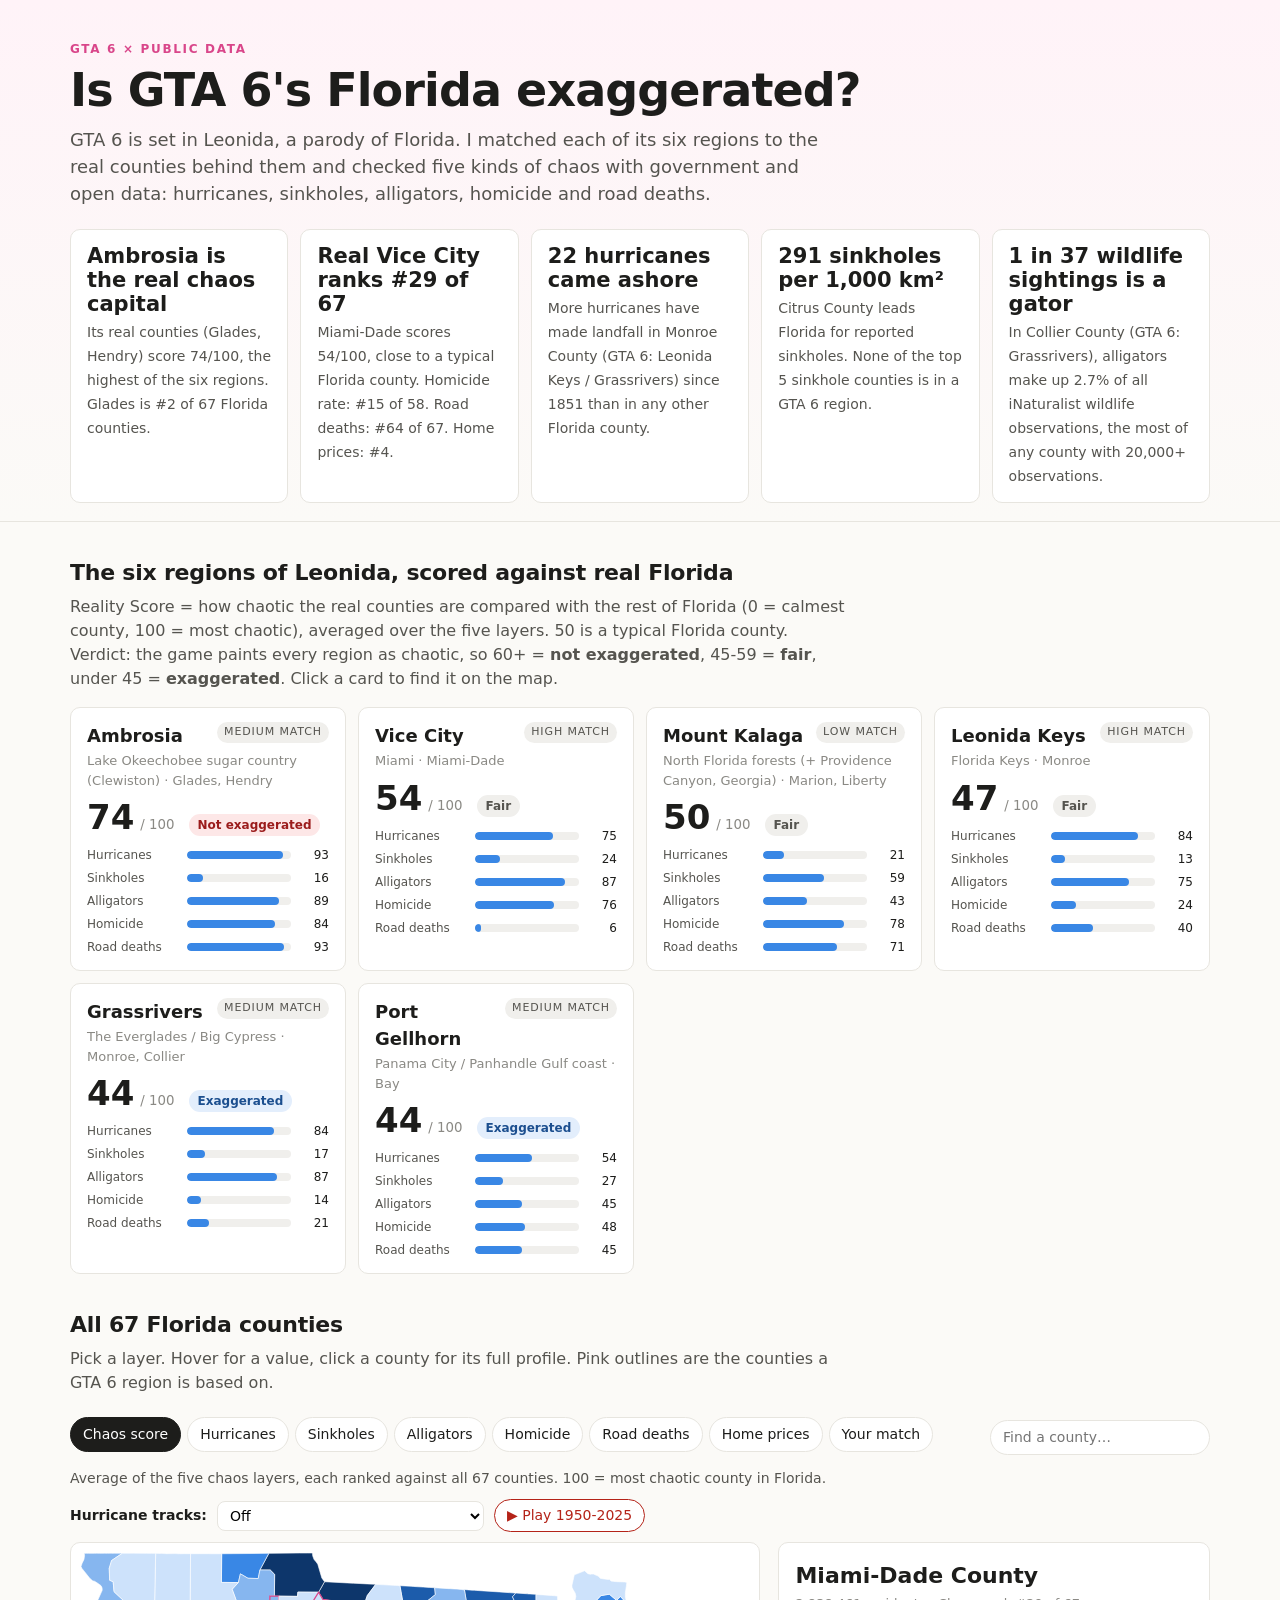
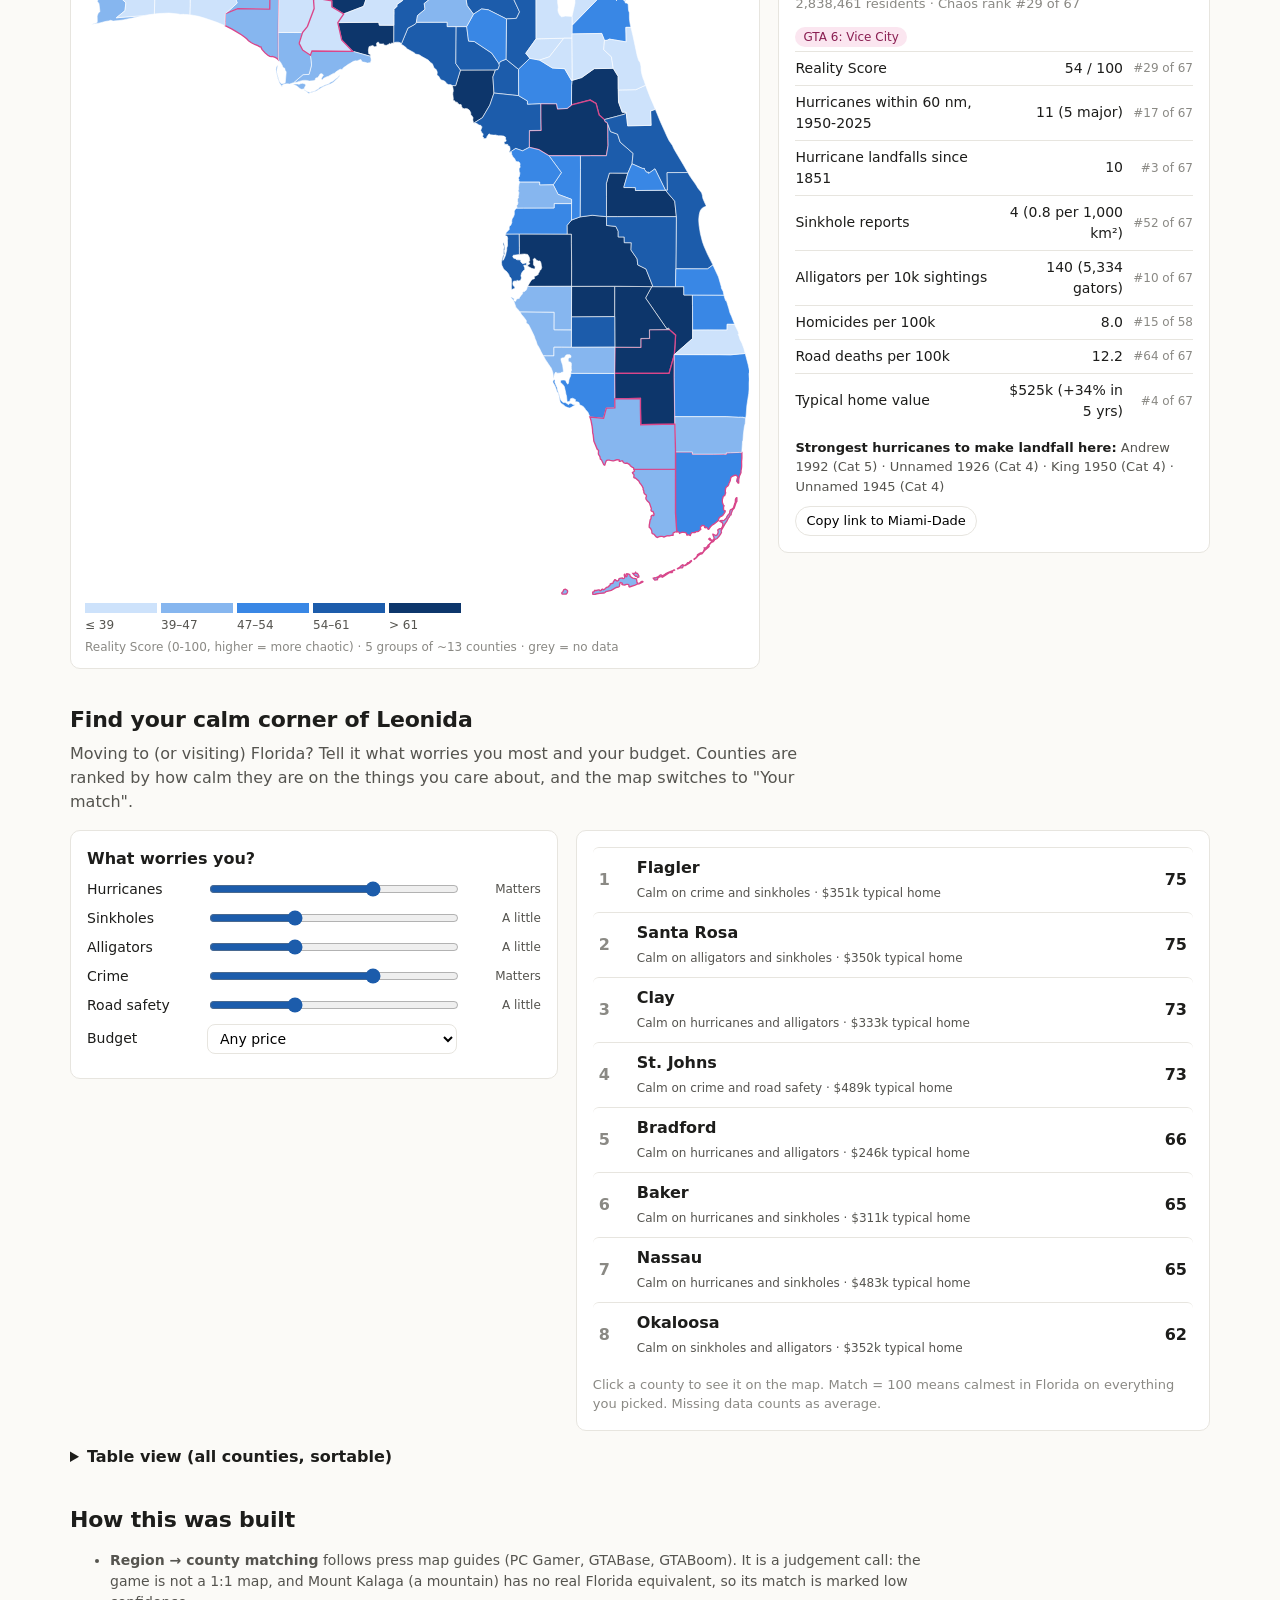
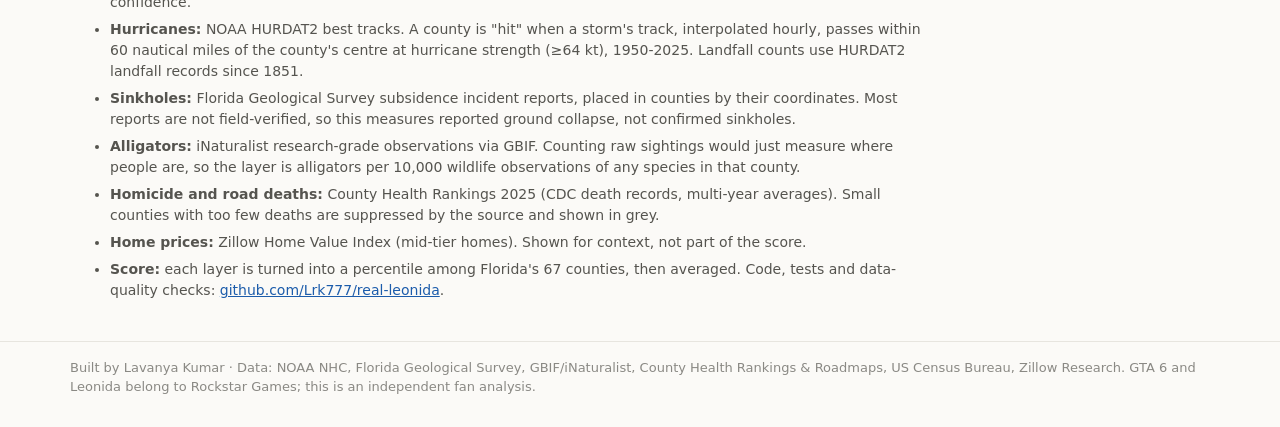
==== site/index.html @ 16203f11 "Rebuild outputs and dashboard [skip ci]" ====
<!DOCTYPE html>
<html lang="en">
<head>
<meta charset="utf-8">
<meta name="viewport" content="width=device-width, initial-scale=1">
<title>Real Leonida: is GTA 6's Florida exaggerated?</title>
<meta name="description" content="Hurricanes, sinkholes, alligators, homicide, road deaths and home prices for all 67 Florida counties, matched to the regions of GTA 6's Leonida.">
<style>
  :root{
    --bg:#fbfaf7; --surface:#ffffff; --ink:#1d1d1b; --ink2:#55544f; --muted:#8a8984; --line:#e7e5df;
    --accent:#d9468a; --accent-soft:#fbe6f0; --focus:#1c5cab;
  }
  *{box-sizing:border-box}
  body{margin:0;background:var(--bg);color:var(--ink);font:16px/1.5 system-ui,-apple-system,"Segoe UI",Roboto,sans-serif}
  .wrap{max-width:1180px;margin:0 auto;padding:0 20px}
  header{padding:40px 0 18px;border-bottom:1px solid var(--line);background:linear-gradient(180deg,#fff3f8 0%,var(--bg) 100%)}
  .kicker{font-size:12px;letter-spacing:.14em;text-transform:uppercase;color:var(--accent);font-weight:700}
  h1{font-size:clamp(28px,4.4vw,46px);line-height:1.08;margin:8px 0 10px;letter-spacing:-.02em}
  .dek{max-width:760px;color:var(--ink2);font-size:18px;margin:0}
  h2{font-size:22px;margin:34px 0 6px;letter-spacing:-.01em}
  .sub{color:var(--ink2);margin:0 0 16px;max-width:780px}
  .headlines{display:grid;grid-template-columns:repeat(auto-fit,minmax(200px,1fr));gap:12px;margin-top:22px}
  .hl{background:var(--surface);border:1px solid var(--line);border-radius:10px;padding:14px 16px}
  .hl b{display:block;font-size:21px;line-height:1.15;margin-bottom:4px}
  .hl span{color:var(--ink2);font-size:14px}
  .regions{display:grid;grid-template-columns:repeat(auto-fit,minmax(270px,1fr));gap:12px}
  .rc{background:var(--surface);border:1px solid var(--line);border-radius:10px;padding:14px 16px;cursor:pointer;transition:border-color .15s}
  .rc:hover,.rc.on{border-color:var(--accent)}
  .rc:focus-visible{outline:2px solid var(--focus);outline-offset:2px}
  .rc h3{margin:0;font-size:18px}
  .rc .insp{color:var(--muted);font-size:13px;margin:2px 0 10px}
  .score{display:flex;align-items:baseline;gap:6px}
  .score b{font-size:34px;line-height:1}
  .score small{color:var(--muted)}
  .conf{font-size:11px;text-transform:uppercase;letter-spacing:.08em;padding:2px 7px;border-radius:99px;background:#f0efec;color:var(--ink2);float:right}
  .bars{margin-top:10px;display:grid;gap:5px}
  .bar{display:grid;grid-template-columns:92px 1fr 30px;align-items:center;gap:8px;font-size:12px;color:var(--ink2)}
  .bar i{display:block;height:8px;border-radius:4px;background:#f0efec;position:relative;overflow:hidden}
  .bar i em{position:absolute;left:0;top:0;bottom:0;background:#3987e5;border-radius:4px}
  .bar span:last-child{text-align:right;color:var(--ink)}
  .controls{display:flex;flex-wrap:wrap;gap:6px;margin:6px 0 12px}
  .controls button{font:inherit;font-size:14px;border:1px solid var(--line);background:var(--surface);color:var(--ink);padding:6px 12px;border-radius:99px;cursor:pointer}
  .controls button[aria-pressed="true"]{background:var(--ink);color:#fff;border-color:var(--ink)}
  .controls button:focus-visible{outline:2px solid var(--focus);outline-offset:2px}
  .mapgrid{display:grid;grid-template-columns:minmax(0,1.6fr) minmax(260px,1fr);gap:18px;align-items:start}
  @media (max-width:860px){.mapgrid{grid-template-columns:1fr}}
  .mapbox{background:var(--surface);border:1px solid var(--line);border-radius:10px;padding:10px;position:relative}
  svg{width:100%;height:auto;display:block}
  path.c{stroke:#fff;stroke-width:.8;cursor:pointer}
  path.c:hover{stroke:var(--ink);stroke-width:1.6}
  path.c.sel{stroke:var(--accent);stroke-width:2.6}
  path.c.reg{stroke:var(--accent);stroke-width:1.8}
  path.c.na{fill:#f0efec}
  .legend{display:flex;align-items:center;gap:0;margin:8px 4px 2px;font-size:12px;color:var(--ink2);flex-wrap:wrap}
  .legend .sw{width:46px;height:10px;margin-right:2px}
  .legend .lab{width:48px;text-align:left}
  .legend .unit{width:100%;margin-top:4px;color:var(--muted)}
  .tip{position:absolute;pointer-events:none;background:var(--ink);color:#fff;font-size:13px;padding:6px 9px;border-radius:6px;white-space:nowrap;opacity:0;transition:opacity .08s}
  .panel{background:var(--surface);border:1px solid var(--line);border-radius:10px;padding:16px}
  .panel h3{margin:0 0 2px;font-size:22px}
  .panel .meta{color:var(--muted);font-size:13px;margin-bottom:10px}
  .panel table{width:100%;border-collapse:collapse;font-size:14px}
  .panel td{padding:6px 0;border-top:1px solid var(--line)}
  .panel td:nth-child(2){text-align:right;font-variant-numeric:tabular-nums}
  .panel td:nth-child(3){text-align:right;color:var(--muted);font-size:12px;width:70px}
  .tag{display:inline-block;background:var(--accent-soft);color:#8a1f52;font-size:12px;border-radius:99px;padding:1px 8px;margin:0 4px 4px 0}
  details{margin-top:14px}
  summary{cursor:pointer;font-weight:600}
  .tbl{overflow:auto;max-height:520px;border:1px solid var(--line);border-radius:10px;background:var(--surface);margin-top:10px}
  .tbl table{border-collapse:collapse;width:100%;font-size:13px;font-variant-numeric:tabular-nums}
  .tbl th,.tbl td{padding:6px 10px;border-bottom:1px solid var(--line);text-align:right;white-space:nowrap}
  .tbl th:first-child,.tbl td:first-child{text-align:left;position:sticky;left:0;background:var(--surface)}
  .tbl th{position:sticky;top:0;background:#f6f5f1;cursor:pointer;font-weight:600}
  .method{color:var(--ink2);font-size:14px;max-width:860px}
  .method li{margin-bottom:6px}
  footer{margin:40px 0 30px;padding-top:16px;border-top:1px solid var(--line);color:var(--muted);font-size:13px}
  a{color:#1c5cab}
  .verdict{display:inline-block;font-size:12px;font-weight:600;border-radius:99px;padding:2px 9px;margin-left:8px;vertical-align:middle}
  .v-wild{background:#fde7e7;color:#9b1c1c} .v-fair{background:#f0efec;color:#55544f} .v-exag{background:#e3eefc;color:#1c4f8f}
  .toolbar{display:flex;flex-wrap:wrap;gap:10px;align-items:center;justify-content:space-between;margin:6px 0 4px}
  .search{font:inherit;font-size:14px;padding:6px 12px;border:1px solid var(--line);border-radius:99px;min-width:220px;background:var(--surface)}
  .search:focus-visible{outline:2px solid var(--focus);outline-offset:1px}
  .layerdesc{color:var(--ink2);font-size:14px;margin:0 0 10px;min-height:21px}
  .storms{margin-top:10px;font-size:13px;color:var(--ink2)}
  .storms b{color:var(--ink)}
  .finder{display:grid;grid-template-columns:minmax(260px,1fr) minmax(0,1.3fr);gap:18px;align-items:start}
  @media (max-width:860px){.finder{grid-template-columns:1fr}}
  .card{background:var(--surface);border:1px solid var(--line);border-radius:10px;padding:16px}
  .slider{display:grid;grid-template-columns:110px 1fr 74px;gap:10px;align-items:center;margin:8px 0;font-size:14px}
  .slider input{width:100%;accent-color:#1c5cab}
  .slider output{font-size:12px;color:var(--ink2);text-align:right}
  .budget{font:inherit;font-size:14px;padding:5px 8px;border:1px solid var(--line);border-radius:8px;background:var(--surface)}
  .results ol{margin:0;padding:0;list-style:none;counter-reset:r}
  .results li{display:grid;grid-template-columns:28px 1fr auto;gap:10px;align-items:center;padding:8px 6px;border-top:1px solid var(--line);cursor:pointer;border-radius:6px}
  .results li:hover,.results li:focus-visible{background:#f6f5f1;outline:none}
  .results li .n{font-weight:700;color:var(--muted)}
  .results li .why{font-size:12px;color:var(--ink2)}
  .results li .m{font-variant-numeric:tabular-nums;font-weight:700}
  .hint{font-size:13px;color:var(--muted);margin:8px 0 0}
  .stormbar{display:flex;flex-wrap:wrap;gap:10px;align-items:center;margin:0 0 10px;font-size:14px}
  .stormbar select{font:inherit;font-size:14px;padding:5px 8px;border:1px solid var(--line);border-radius:8px;background:var(--surface);max-width:320px}
  .stormbar button{font:inherit;font-size:14px;padding:5px 12px;border-radius:99px;border:1px solid #b42318;background:#fff;color:#b42318;cursor:pointer}
  .stormbar button:disabled{opacity:.4;cursor:default}
  #stormInfo{color:var(--ink2)}
  svg#map{overflow:hidden}
  path.track{fill:none;stroke:#b42318;stroke-width:1.4;stroke-opacity:.35;stroke-linejoin:round;stroke-linecap:round;pointer-events:none}
  path.track.on{stroke-width:3.2;stroke-opacity:.95}
  path.track.off{stroke-opacity:0}
  .yearbadge{font:700 34px system-ui,sans-serif;fill:#b42318;fill-opacity:.85}
  .copy{font:inherit;font-size:13px;padding:4px 10px;border:1px solid var(--line);border-radius:99px;background:var(--surface);cursor:pointer;margin-top:10px}
</style>
</head>
<body>
<header>
  <div class="wrap">
    <div class="kicker">GTA 6 × public data</div>
    <h1>Is GTA 6's Florida exaggerated?</h1>
    <p class="dek">GTA 6 is set in Leonida, a parody of Florida. I matched each of its six regions to the real counties behind them and checked five kinds of chaos with government and open data: hurricanes, sinkholes, alligators, homicide and road deaths.</p>
    <div class="headlines" id="headlines"></div>
  </div>
</header>

<main class="wrap">
  <h2>The six regions of Leonida, scored against real Florida</h2>
  <p class="sub">Reality Score = how chaotic the real counties are compared with the rest of Florida (0 = calmest county, 100 = most chaotic), averaged over the five layers. 50 is a typical Florida county. Verdict: the game paints every region as chaotic, so 60+ = <b>not exaggerated</b>, 45-59 = <b>fair</b>, under 45 = <b>exaggerated</b>. Click a card to find it on the map.</p>
  <div class="regions" id="regions"></div>

  <h2>All 67 Florida counties</h2>
  <p class="sub">Pick a layer. Hover for a value, click a county for its full profile. Pink outlines are the counties a GTA 6 region is based on.</p>
  <div class="toolbar">
    <div class="controls" id="controls" role="group" aria-label="Map layer"></div>
    <input class="search" id="search" list="countylist" placeholder="Find a county…" aria-label="Find a county">
    <datalist id="countylist"></datalist>
  </div>
  <p class="layerdesc" id="layerdesc"></p>
  <div class="stormbar">
    <label for="trackSel"><b>Hurricane tracks:</b></label>
    <select id="trackSel"></select>
    <button type="button" id="play">▶ Play 1950-2025</button>
    <span id="stormInfo" aria-live="polite"></span>
  </div>
  <div class="mapgrid">
    <div class="mapbox" id="mapbox">
      <svg id="map" role="img" aria-label="Choropleth map of Florida counties"></svg>
      <div class="legend" id="legend"></div>
      <div class="tip" id="tip"></div>
    </div>
    <div class="panel" id="panel"></div>
  </div>

  <h2>Find your calm corner of Leonida</h2>
  <p class="sub">Moving to (or visiting) Florida? Tell it what worries you most and your budget. Counties are ranked by how calm they are on the things you care about, and the map switches to "Your match".</p>
  <div class="finder">
    <div class="card" id="prefs"></div>
    <div class="card results"><ol id="results"></ol><p class="hint" id="hint"></p></div>
  </div>

  <details>
    <summary>Table view (all counties, sortable)</summary>
    <div class="tbl"><table id="table"></table></div>
  </details>

  <h2>How this was built</h2>
  <ul class="method" id="method">
    <li><b>Region → county matching</b> follows press map guides (PC Gamer, GTABase, GTABoom). It is a judgement call: the game is not a 1:1 map, and Mount Kalaga (a mountain) has no real Florida equivalent, so its match is marked low confidence.</li>
    <li><b>Hurricanes:</b> NOAA HURDAT2 best tracks. A county is "hit" when a storm's track, interpolated hourly, passes within 60 nautical miles of the county's centre at hurricane strength (≥64 kt), 1950-2025. Landfall counts use HURDAT2 landfall records since 1851.</li>
    <li><b>Sinkholes:</b> Florida Geological Survey subsidence incident reports, placed in counties by their coordinates. Most reports are not field-verified, so this measures reported ground collapse, not confirmed sinkholes.</li>
    <li><b>Alligators:</b> iNaturalist research-grade observations via GBIF. Counting raw sightings would just measure where people are, so the layer is alligators per 10,000 wildlife observations of any species in that county.</li>
    <li><b>Homicide and road deaths:</b> County Health Rankings 2025 (CDC death records, multi-year averages). Small counties with too few deaths are suppressed by the source and shown in grey.</li>
    <li><b>Home prices:</b> Zillow Home Value Index (mid-tier homes). Shown for context, not part of the score.</li>
    <li><b>Score:</b> each layer is turned into a percentile among Florida's 67 counties, then averaged. Code, tests and data-quality checks: <a href="https://github.com/Lrk777/real-leonida">github.com/Lrk777/real-leonida</a>.</li>
  </ul>
</main>
<footer><div class="wrap">Built by Lavanya Kumar · Data: NOAA NHC, Florida Geological Survey, GBIF/iNaturalist, County Health Rankings &amp; Roadmaps, US Census Bureau, Zillow Research. GTA 6 and Leonida belong to Rockstar Games; this is an independent fan analysis.</div></footer>

<script>
const D = {"tracks":[{"id":"AL051950","name":"Easy","year":1950,"landfall_kt":105,"counties":["Hernando","Levy"],"pts":[[524.9,1511.8,40],[524.9,1485.0,45],[524.9,1458.3,50],[524.9,1431.5,50],[513.1,1404.8,55],[513.1,1378.0,55],[524.9,1351.3,55],[584.1,1284.4,70],[596.0,1271.0,70],[619.6,1150.6,80],[631.5,1110.5,80],[631.5,963.3,75],[596.0,816.2,75],[572.3,642.2,80],[513.1,521.8,85],[489.4,441.6,85],[453.9,401.4,85],[465.8,388.1,95],[513.1,334.6,105],[548.6,294.4,105],[572.3,254.3,105],[572.3,254.3,105],[572.3,307.8,95],[584.1,334.6,90],[596.0,347.9,75],[655.1,374.7,60],[702.5,321.2,40],[714.3,227.5,40],[678.8,107.1,35],[548.6,-26.6,30],[335.6,-133.7,25],[205.4,-280.8,25],[75.2,-387.8,20],[-78.7,-561.7,20],[-102.4,-561.7,20],[-197.1,-575.1,20],[-256.3,-535.0,20],[-268.1,-615.3,20],[-303.6,-655.4,20]]},{"id":"AL111950","name":"King","year":1950,"landfall_kt":115,"counties":["Miami-Dade"],"pts":[[406.6,2006.8,25],[442.1,2006.8,25],[453.9,2006.8,25],[465.8,2006.8,30],[477.6,1993.4,30],[489.4,1980.0,30],[513.1,1966.6,35],[584.1,1926.5,40],[667.0,1886.4,45],[785.3,1846.2,50],[903.7,1779.3,55],[986.6,1685.7,65],[1022.1,1618.8,70],[1057.6,1565.3,75],[1104.9,1471.7,80],[1104.9,1351.3,80],[1116.8,1324.5,75],[1104.9,1177.3,65],[1022.1,1043.6,70],[962.9,936.6,90],[927.4,842.9,105],[880.0,709.1,115],[868.2,682.4,115],[785.3,521.8,80],[726.2,321.2,70],[619.6,133.9,65],[489.4,-13.3,45],[371.1,-93.5,35],[276.4,-147.0,25],[193.5,-200.5,20],[134.3,-254.1,20]]},{"id":"AL051960","name":"Donna","year":1960,"landfall_kt":125,"counties":["Collier","Monroe"],"pts":[[7674.2,2782.7,25],[7508.5,2796.0,25],[7354.6,2782.7,25],[7188.9,2769.3,25],[7011.4,2742.5,25],[6822.0,2715.8,30],[6632.6,2689.0,30],[6455.0,2662.3,35],[6277.5,2622.1,35],[6088.1,2582.0,40],[5898.7,2541.9,50],[5709.3,2501.7,55],[5508.1,2461.6,65],[5306.9,2421.5,70],[5129.4,2368.0,75],[4951.8,2327.8,85],[4738.7,2287.7,95],[4525.7,2234.2,100],[4312.6,2180.7,105],[4087.7,2100.4,105],[3862.8,2020.1,105],[3673.5,1953.2,110],[3484.1,1926.5,110],[3306.5,1886.4,110],[3164.5,1819.5,110],[3058.0,1779.3,110],[3022.5,1766.0,110],[2915.9,1725.8,110],[2868.6,1699.1,110],[2702.9,1592.1,110],[2584.5,1511.8,110],[2501.6,1458.3,115],[2383.3,1391.4,115],[2288.6,1311.1,120],[2217.6,1271.0,120],[2122.9,1230.9,125],[2028.2,1204.1,120],[1933.5,1190.7,110],[1815.1,1190.7,110],[1684.9,1177.3,110],[1578.4,1177.3,105],[1460.0,1164.0,100],[1400.8,1150.6,105],[1365.3,1150.6,105],[1270.6,1123.8,110],[1164.1,1083.7,110],[1057.6,1043.6,110],[974.7,976.7,110],[891.9,909.8,115],[809.0,842.9,125],[797.2,829.5,125],[749.8,762.6,115],[714.3,682.4,105],[690.7,628.9,105],[678.8,495.1,85],[702.5,361.3,65],[785.3,174.0,75],[915.5,-13.3,80],[1104.9,-267.4,90],[1223.3,-481.5,90],[1294.3,-548.4,85],[1519.2,-842.7,85],[1696.8,-1217.2,85],[1744.1,-1297.5,85],[1803.3,-1377.8,80],[1945.3,-1578.4,60],[2253.1,-2113.5,60],[2560.8,-2541.6,60],[2975.1,-2956.3,60],[3484.1,-3344.3,45],[3981.2,-3678.7,40],[4454.7,-4013.2,40]]},{"id":"AL031965","name":"Betsy","year":1965,"landfall_kt":100,"counties":["Monroe"],"pts":[[4395.5,2675.6,25],[4241.6,2648.9,30],[4087.7,2622.1,30],[3922.0,2582.0,30],[3732.6,2528.5,30],[3519.6,2434.8,30],[3294.7,2274.3,30],[3140.8,2127.2,30],[3034.3,1980.0,30],[2951.4,1792.7,35],[2927.8,1752.6,35],[2915.9,1712.5,35],[2856.7,1578.7,40],[2762.0,1404.8,55],[2702.9,1311.1,55],[2667.4,1230.9,55],[2620.0,1150.6,55],[2596.3,1123.8,60],[2584.5,1110.5,60],[2584.5,1097.1,60],[2560.8,1137.2,55],[2560.8,1137.2,55],[2560.8,1137.2,65],[2489.8,1164.0,70],[2395.1,1177.3,70],[2324.1,1164.0,70],[2264.9,1137.2,85],[2170.2,1123.8,105],[2063.7,1097.1,120],[1980.8,1016.8,115],[1909.8,923.2,105],[1827.0,842.9,100],[1744.1,749.3,100],[1649.4,628.9,105],[1578.4,548.6,105],[1519.2,481.7,105],[1460.0,388.1,105],[1424.5,307.8,105],[1436.4,281.0,105],[1460.0,267.7,100],[1460.0,281.0,95],[1448.2,307.8,85],[1436.4,388.1,80],[1389.0,468.3,90],[1341.7,548.6,90],[1294.3,642.2,100],[1294.3,695.8,105],[1258.8,722.5,105],[1235.1,762.6,105],[1152.3,762.6,105],[1128.6,762.6,105],[1069.4,776.0,95],[962.9,789.4,95],[844.5,802.8,100],[832.7,802.8,100],[667.0,776.0,100],[477.6,735.9,100],[276.4,682.4,100],[87.0,602.1,100],[-55.0,481.7,100],[-185.2,347.9,115],[-291.8,240.9,115],[-351.0,187.4,95],[-481.2,40.3,65],[-540.3,-133.7,50],[-516.7,-280.8,35],[-457.5,-401.2,30],[-386.5,-494.9,30],[-279.9,-601.9,25],[-161.6,-708.9,20],[-19.5,-829.3,20],[134.3,-936.3,20],[335.6,-1030.0,20],[548.6,-1070.1,20]]},{"id":"AL131975","name":"Eloise","year":1975,"landfall_kt":110,"counties":["Walton"],"pts":[[4040.4,1859.6,25],[3898.4,1832.9,25],[3756.3,1819.5,25],[3626.1,1806.1,25],[3495.9,1779.3,25],[3342.0,1766.0,25],[3211.8,1739.2,25],[3069.8,1699.1,30],[2939.6,1672.3,30],[2821.2,1645.6,30],[2702.9,1618.8,30],[2608.2,1605.4,35],[2501.6,1578.7,40],[2407.0,1565.3,45],[2276.8,1551.9,55],[2158.4,1538.5,60],[2099.2,1538.5,60],[2040.0,1525.2,50],[1945.3,1511.8,50],[1827.0,1498.4,50],[1696.8,1485.0,45],[1554.7,1485.0,40],[1412.7,1498.4,35],[1258.8,1498.4,30],[1140.4,1511.8,30],[1022.1,1511.8,30],[903.7,1511.8,30],[785.3,1498.4,30],[643.3,1498.4,30],[465.8,1471.7,30],[335.6,1471.7,35],[252.7,1471.7,35],[146.2,1444.9,45],[98.8,1404.8,45],[75.2,1378.0,45],[63.3,1364.6,45],[-19.5,1284.4,45],[-102.4,1150.6,55],[-149.7,990.1,55],[-208.9,829.5,60],[-220.8,695.8,70],[-197.1,562.0,80],[-114.2,481.7,90],[39.6,347.9,100],[158.0,93.8,110],[158.0,80.4,110],[229.0,-267.4,60],[359.2,-535.0,40],[560.5,-775.8,25]]},{"id":"AL041992","name":"Andrew","year":1992,"landfall_kt":145,"counties":["Miami-Dade","Monroe"],"pts":[[6171.0,2702.4,25],[5946.1,2648.9,30],[5685.7,2582.0,30],[5401.6,2501.7,35],[5141.2,2394.7,35],[4904.5,2327.8,40],[4691.4,2260.9,45],[4466.5,2194.0,45],[4241.6,2087.0,45],[4040.4,1966.6,45],[3827.3,1846.2,45],[3638.0,1739.2,45],[3472.2,1632.2,45],[3353.9,1498.4,40],[3271.0,1378.0,40],[3188.2,1244.2,40],[3093.5,1137.2,40],[2986.9,1043.6,45],[2880.4,949.9,45],[2773.9,883.0,50],[2691.0,829.5,50],[2572.7,762.6,55],[2442.5,722.5,65],[2288.6,695.8,80],[2122.9,709.1,95],[1957.2,722.5,110],[1791.5,735.9,130],[1590.2,749.3,145],[1400.8,749.3,150],[1306.2,749.3,140],[1199.6,749.3,125],[1164.1,749.3,130],[986.6,749.3,130],[880.0,735.9,145],[868.2,735.9,145],[761.7,722.5,115],[536.8,695.8,115],[311.9,642.2,115],[110.7,588.7,115],[-66.9,508.5,120],[-232.6,428.2,125],[-339.1,334.6,125],[-433.8,240.9,120],[-457.5,187.4,100],[-481.2,120.5,80],[-469.3,13.5,50],[-410.1,-66.8,35],[-339.1,-147.0,30],[-232.6,-240.7,30],[-90.6,-347.7,25],[110.7,-454.7,20],[430.3,-588.5,20]]},{"id":"AL171995","name":"Opal","year":1995,"landfall_kt":100,"counties":["Escambia"],"pts":[[39.6,1592.1,25],[16.0,1551.9,25],[-31.4,1551.9,25],[-66.9,1565.3,25],[-90.6,1565.3,25],[-90.6,1551.9,25],[-90.6,1538.5,25],[-78.7,1525.2,25],[-66.9,1498.4,30],[-66.9,1458.3,30],[-78.7,1391.4,30],[-102.4,1324.5,35],[-173.4,1284.4,40],[-268.1,1297.7,45],[-362.8,1324.5,45],[-422.0,1351.3,45],[-469.3,1364.6,50],[-504.8,1378.0,55],[-528.5,1364.6,60],[-552.2,1337.9,65],[-552.2,1311.1,65],[-540.3,1244.2,70],[-516.7,1177.3,75],[-469.3,1097.1,80],[-398.3,1003.4,85],[-291.8,869.7,100],[-208.9,682.4,110],[-137.9,588.7,130],[-102.4,495.1,130],[-7.7,267.7,110],[63.3,93.8,100],[98.8,0.1,80],[169.8,-294.2,50],[229.0,-588.5,30],[489.4,-1003.2,40],[631.5,-1270.8,40],[844.5,-1471.4,40],[1093.1,-1645.3,35],[1318.0,-1805.9,30]]},{"id":"AL032004","name":"Charley","year":2004,"landfall_kt":130,"counties":["Charlotte","Lee"],"pts":[[3365.7,2622.1,30],[3140.8,2582.0,30],[2892.3,2515.1,30],[2643.7,2421.5,35],[2371.4,2301.1,40],[2111.0,2153.9,45],[1874.3,2060.3,55],[1649.4,2006.8,55],[1448.2,1966.6,60],[1282.5,1913.1,65],[1128.6,1819.5,65],[986.6,1712.5,75],[820.9,1578.7,80],[714.3,1404.8,90],[643.3,1244.2,90],[596.0,1110.5,105],[596.0,1070.3,105],[560.5,883.0,95],[619.6,655.6,125],[643.3,588.7,130],[655.1,548.6,125],[714.3,388.1,75],[809.0,120.5,75],[939.2,-173.8,65],[974.7,-267.4,70],[1057.6,-374.5,65],[1128.6,-468.1,60],[1389.0,-789.2,40],[1637.6,-1110.2,35],[1957.2,-1364.4,30]]},{"id":"AL112004","name":"Jeanne","year":2004,"landfall_kt":105,"counties":["Martin"],"pts":[[3271.0,2020.1,25],[3188.2,2006.8,25],[3117.1,1980.0,30],[3093.5,1966.6,30],[2963.3,1953.2,35],[2856.7,1913.1,50],[2797.6,1859.6,55],[2702.9,1846.2,55],[2631.8,1792.7,60],[2560.8,1739.2,60],[2537.2,1725.8,60],[2430.6,1672.3,60],[2347.8,1658.9,60],[2288.6,1658.9,70],[2264.9,1658.9,70],[2205.7,1632.2,65],[2158.4,1578.7,60],[2099.2,1551.9,55],[2004.5,1511.8,50],[1898.0,1471.7,30],[1850.6,1444.9,40],[1791.5,1418.1,45],[1755.9,1311.1,45],[1815.1,1244.2,40],[1827.0,1177.3,40],[1815.1,1097.1,40],[1791.5,1003.4,40],[1815.1,909.8,45],[1838.8,829.5,50],[1850.6,735.9,55],[1886.1,588.7,60],[1921.7,508.5,75],[1992.7,481.7,75],[2063.7,455.0,75],[2146.5,455.0,75],[2182.1,481.7,75],[2217.6,508.5,80],[2241.2,562.0,85],[2264.9,602.1,85],[2229.4,642.2,85],[2205.7,709.1,85],[2170.2,735.9,85],[2134.7,735.9,80],[2087.4,695.8,75],[2040.0,669.0,70],[1945.3,655.6,75],[1827.0,642.2,80],[1720.4,615.5,85],[1578.4,615.5,85],[1424.5,602.1,90],[1270.6,588.7,100],[1223.3,575.4,100],[1116.8,548.6,105],[974.7,521.8,105],[880.0,508.5,105],[832.7,495.1,95],[714.3,441.6,75],[631.5,361.3,55],[584.1,227.5,45],[513.1,120.5,40],[442.1,-13.3,35],[477.6,-200.5,30],[524.9,-294.2,25],[619.6,-414.6,20],[785.3,-588.5,20],[1093.1,-842.7,25],[1329.8,-976.4,25],[1531.0,-1043.3,35],[1791.5,-1003.2,35]]},{"id":"AL042005","name":"Dennis","year":2005,"landfall_kt":105,"counties":["Santa Rosa"],"pts":[[3176.3,2541.9,25],[3081.6,2528.5,30],[2975.1,2515.1,30],[2773.9,2475.0,30],[2572.7,2408.1,35],[2407.0,2327.8,40],[2264.9,2234.2,45],[2122.9,2180.7,50],[1980.8,2127.2,55],[1862.5,2060.3,60],[1732.3,1980.0,70],[1602.1,1913.1,80],[1507.4,1792.7,90],[1365.3,1672.3,100],[1247.0,1551.9,120],[1187.8,1485.0,120],[1093.1,1431.5,110],[962.9,1351.3,130],[832.7,1204.1,120],[820.9,1190.7,120],[714.3,1110.5,100],[607.8,1016.8,75],[501.3,896.4,80],[406.6,776.0,90],[311.9,655.6,110],[217.2,508.5,125],[158.0,334.6,120],[87.0,147.3,110],[63.3,80.4,105],[-7.7,-66.8,45],[-102.4,-213.9,30],[-137.9,-387.8,25],[-173.4,-575.1,20],[-185.2,-722.3,20],[-161.6,-815.9,15],[-126.1,-896.2,15],[-78.7,-949.7,15],[-19.5,-1003.2,15],[51.5,-1056.7,15],[134.3,-1096.8,15],[217.2,-1096.8,15],[229.0,-1096.8,10],[240.9,-1070.1,10],[240.9,-1030.0,10],[240.9,-989.8,10],[217.2,-949.7,10],[169.8,-922.9,10],[146.2,-949.7,10],[122.5,-989.8,10],[98.8,-1016.6,10],[134.3,-1123.6,10],[169.8,-1230.6,10],[288.2,-1310.9,10],[418.4,-1377.8,10],[524.9,-1498.2,10],[631.5,-1618.6,10],[738.0,-1725.6,10],[844.5,-1819.2,10],[927.4,-1979.8,10]]},{"id":"AL252005","name":"Wilma","year":2005,"landfall_kt":105,"counties":["Collier"],"pts":[[1081.3,1792.7,25],[1045.8,1792.7,25],[1022.1,1806.1,30],[998.4,1806.1,30],[974.7,1806.1,30],[951.1,1819.5,30],[951.1,1886.4,35],[939.2,1966.6,40],[927.4,2006.8,45],[915.5,2033.5,55],[915.5,2046.9,60],[868.2,1980.0,65],[773.5,1926.5,75],[690.7,1926.5,130],[643.3,1873.0,150],[572.3,1832.9,160],[501.3,1819.5,140],[430.3,1752.6,135],[347.4,1725.8,130],[288.2,1699.1,130],[252.7,1658.9,130],[217.2,1592.1,130],[181.7,1538.5,130],[146.2,1458.3,125],[110.7,1431.5,120],[98.8,1391.4,130],[98.8,1391.4,120],[87.0,1364.6,115],[75.2,1364.6,110],[63.3,1337.9,100],[63.3,1297.7,85],[75.2,1257.6,85],[98.8,1230.9,85],[181.7,1150.6,85],[264.5,1056.9,90],[394.7,936.6,95],[536.8,802.8,110],[702.5,682.4,105],[785.3,642.2,95],[1045.8,401.4,105],[1377.2,120.5,110],[1850.6,-307.6,100],[2335.9,-775.8,90],[2856.7,-1270.8,75],[3271.0,-1538.3,60],[3566.9,-1739.0,55],[3862.8,-1872.7,50],[4217.9,-1939.6,40]]},{"id":"AL112017","name":"Irma","year":2017,"landfall_kt":115,"counties":["Collier","Monroe"],"pts":[[7188.9,1993.4,30],[7023.2,1980.0,35],[6857.5,1966.6,45],[6727.3,1966.6,50],[6620.8,1966.6,55],[6526.1,1953.2,65],[6419.5,1913.1,80],[6324.8,1859.6,95],[6218.3,1806.1,100],[6100.0,1752.6,100],[5957.9,1685.7,100],[5815.9,1632.2,100],[5673.8,1592.1,100],[5508.1,1592.1,100],[5330.6,1618.8,95],[5153.0,1645.6,95],[4987.3,1672.3,95],[4845.3,1712.5,95],[4703.2,1752.6,100],[4549.4,1792.7,100],[4407.3,1832.9,100],[4277.1,1873.0,105],[4146.9,1899.7,110],[3993.0,1913.1,115],[3851.0,1926.5,125],[3697.1,1926.5,135],[3531.4,1913.1,150],[3365.7,1886.4,155],[3200.0,1832.9,155],[3058.0,1779.3,155],[3046.1,1779.3,155],[2904.1,1725.8,155],[2880.4,1725.8,155],[2750.2,1672.3,155],[2714.7,1658.9,150],[2537.2,1578.7,150],[2371.4,1511.8,145],[2205.7,1444.9,145],[2040.0,1378.0,145],[1874.3,1324.5,140],[1732.3,1271.0,135],[1708.6,1271.0,135],[1531.0,1230.9,135],[1377.2,1204.1,140],[1235.1,1190.7,145],[1152.3,1164.0,145],[1104.9,1150.6,130],[986.6,1110.5,110],[880.0,1056.9,95],[797.2,1016.8,100],[749.8,976.7,115],[726.2,869.7,115],[726.2,842.9,115],[702.5,722.5,100],[702.5,682.4,100],[702.5,562.0,80],[643.3,374.7,65],[584.1,187.4,50],[489.4,13.5,45],[382.9,-120.3,35],[240.9,-254.1,25],[87.0,-374.5,20],[-55.0,-508.2,15],[-149.7,-615.3,15],[-220.8,-695.5,15],[-291.8,-775.8,15]]},{"id":"AL142018","name":"Michael","year":2018,"landfall_kt":140,"counties":["Bay"],"pts":[[122.5,1766.0,25],[87.0,1725.8,25],[98.8,1685.7,30],[146.2,1632.2,35],[229.0,1592.1,45],[252.7,1511.8,50],[264.5,1444.9,60],[300.0,1351.3,65],[300.0,1244.2,75],[288.2,1110.5,85],[217.2,976.7,85],[169.8,856.3,90],[146.2,722.5,100],[134.3,588.7,110],[122.5,441.6,120],[158.0,267.7,125],[252.7,133.9,140],[264.5,107.1,135],[371.1,-66.8,80],[524.9,-240.7,50],[702.5,-414.6,45],[903.7,-615.3,45],[1176.0,-735.6,50],[1495.5,-842.7,60],[2016.3,-1083.5,60],[2549.0,-1351.0,60],[3093.5,-1618.6,65],[3780.0,-1846.0,65],[4667.7,-2060.0,65],[5555.5,-2220.6,65],[6455.0,-2327.6,65],[7283.6,-2381.1,65],[7922.8,-2354.3,60],[8431.7,-2207.2,55],[8775.0,-1993.1,55],[9023.6,-1792.5,50],[9153.8,-1578.4,35],[9189.3,-1364.4,35]]},{"id":"AL092022","name":"Ian","year":2022,"landfall_kt":130,"counties":["Charlotte","Lee"],"pts":[[2525.3,2501.7,30],[2418.8,2421.5,30],[2312.3,2314.4,30],[2170.2,2247.6,30],[2016.3,2194.0,30],[1886.1,2180.7,35],[1744.1,2180.7,35],[1566.6,2207.4,40],[1400.8,2220.8,40],[1235.1,2194.0,40],[1104.9,2194.0,40],[974.7,2140.5,40],[891.9,2033.5,40],[797.2,1899.7,50],[702.5,1779.3,65],[619.6,1645.6,70],[548.6,1511.8,80],[513.1,1364.6,85],[477.6,1230.9,100],[465.8,1177.3,110],[477.6,1123.8,100],[513.1,1003.4,105],[548.6,883.0,105],[560.5,856.3,110],[560.5,776.0,120],[584.1,669.0,140],[619.6,588.7,135],[643.3,575.4,130],[667.0,562.0,125],[702.5,508.5,100],[773.5,441.6,65],[832.7,347.9,60],[891.9,281.0,65],[974.7,187.4,70],[1010.2,93.8,75],[1022.1,-66.8,75],[998.4,-307.6,70],[998.4,-307.6,70],[986.6,-454.7,50],[939.2,-575.1,30]]},{"id":"AL102023","name":"Idalia","year":2023,"landfall_kt":100,"counties":["Taylor"],"pts":[[181.7,1364.6,25],[169.8,1297.7,25],[146.2,1324.5,30],[98.8,1404.8,30],[158.0,1485.0,35],[217.2,1485.0,40],[264.5,1498.4,45],[288.2,1485.0,55],[288.2,1391.4,55],[288.2,1311.1,60],[300.0,1230.9,60],[311.9,1123.8,65],[335.6,963.3,70],[335.6,762.6,80],[347.4,548.6,90],[371.1,361.3,105],[418.4,254.3,115],[477.6,147.3,100],[489.4,133.9,100],[607.8,-66.8,60],[797.2,-227.3,50],[1033.9,-334.3,50],[1258.8,-361.1,55],[1542.9,-347.7,55],[1815.1,-320.9,55],[2028.2,-227.3,50],[2229.4,-173.8,50],[2430.6,-147.0,50],[2596.3,-120.3,50],[2714.7,-106.9,50],[2809.4,-106.9,50],[2904.1,-106.9,50],[3010.6,-133.7,50],[3117.1,-200.5,50],[3211.8,-320.9,50],[3306.5,-521.6,55],[3401.2,-695.5,60],[3507.8,-882.8,60],[3566.9,-1096.8,55],[3519.6,-1270.8,55],[3424.9,-1351.0,50],[3377.5,-1417.9,50],[3353.9,-1498.2,45],[3294.7,-1551.7,40],[3211.8,-1551.7,35],[3105.3,-1551.7,35],[3034.3,-1551.7,35],[2939.6,-1551.7,35],[2927.8,-1591.8,30],[3022.5,-1605.2,30],[3140.8,-1631.9,30],[3259.2,-1685.5,30],[3353.9,-1779.1,30],[3472.2,-1899.5,30]]},{"id":"AL092024","name":"Helene","year":2024,"landfall_kt":120,"counties":["Taylor"],"pts":[[702.5,1846.2,30],[678.8,1766.0,35],[643.3,1712.5,35],[572.3,1658.9,35],[465.8,1578.7,40],[359.2,1551.9,45],[288.2,1511.8,50],[205.4,1431.5,55],[169.8,1324.5,65],[134.3,1204.1,70],[110.7,1097.1,70],[134.3,990.1,75],[217.2,842.9,85],[311.9,588.7,105],[394.7,307.8,120],[465.8,133.9,120],[489.4,26.9,95],[513.1,-40.0,80],[536.8,-254.1,60],[524.9,-454.7,45],[323.7,-775.8,40],[122.5,-949.7,40],[-55.0,-856.0,30],[4.1,-749.0,25],[75.2,-815.9,20]]},{"id":"AL142024","name":"Milton","year":2024,"landfall_kt":100,"counties":["Manatee"],"pts":[[-824.4,1337.9,30],[-895.4,1364.6,30],[-919.1,1284.4,30],[-931.0,1204.1,30],[-931.0,1137.2,35],[-931.0,1110.5,35],[-895.4,1123.8,45],[-848.1,1137.2,55],[-765.2,1137.2,70],[-682.4,1137.2,75],[-623.2,1190.7,90],[-540.3,1230.9,120],[-433.8,1244.2,150],[-386.5,1230.9,155],[-327.3,1230.9,145],[-220.8,1217.5,125],[-137.9,1137.2,125],[-43.2,1137.2,140],[51.5,1097.1,145],[87.0,1070.3,140],[122.5,1030.2,135],[205.4,963.3,140],[264.5,896.4,140],[335.6,802.8,135],[430.3,628.9,115],[584.1,495.1,105],[596.0,481.7,100],[749.8,388.1,70],[962.9,267.7,65],[1199.6,200.8,60],[1495.5,200.8,60],[1803.3,200.8,55],[2170.2,200.8,55],[2572.7,227.5,50]]}],"W":900,"H":864,"counties":[{"fips":"12093","name":"Okeechobee","population":42369,"hurricanes_1950_2025":16,"major_hurricanes_1950_2025":5,"hurricanes_per_decade":2.1052631578947367,"landfalls_since_1851":0,"sinkholes":1,"sinkholes_per_1000km2":0.42656404998377095,"alligator_obs":284,"all_obs":17663,"gators_per_10k_obs":160.7880880937553,"homicide_per_100k":7.2765324897,"crash_deaths_per_100k":38.808173278,"home_value":287344.62997361494,"home_value_change_pct":34.25132407518412,"chaos_score":75.48121461657232,"chaos_rank":1,"hurricanes_per_decade_pct":99.25373134328358,"sinkholes_per_1000km2_pct":17.91044776119403,"gators_per_10k_obs_pct":91.04477611940298,"homicide_per_100k_pct":70.6896551724138,"crash_deaths_per_100k_pct":98.50746268656717,"path":"M823.2,460.5L823.3,474.3L823.4,475.2L823.5,507.7L823.5,519.0L798.9,540.7L800.6,514.5L792.1,507.0L791.1,505.1L788.8,506.1L760.1,464.5L768.5,449.2L800.4,449.3L811.6,449.2L811.7,460.5L823.2,460.5Z","regions":[],"landfalls":[]},{"fips":"12043","name":"Glades","population":13132,"hurricanes_1950_2025":14,"major_hurricanes_1950_2025":6,"hurricanes_per_decade":1.8421052631578947,"landfalls_since_1851":0,"sinkholes":1,"sinkholes_per_1000km2":0.3923016469543881,"alligator_obs":124,"all_obs":7530,"gators_per_10k_obs":164.67463479415673,"homicide_per_100k":null,"crash_deaths_per_100k":38.238886824,"home_value":257287.1979139828,"home_value_change_pct":32.46579600292543,"chaos_score":74.25373134328358,"chaos_rank":2,"hurricanes_per_decade_pct":92.53731343283582,"sinkholes_per_1000km2_pct":16.417910447761194,"gators_per_10k_obs_pct":92.53731343283582,"homicide_per_100k_pct":null,"crash_deaths_per_100k_pct":95.52238805970148,"path":"M792.1,507.0L800.6,514.5L798.9,540.7L791.8,566.1L718.4,566.1L718.8,530.7L753.7,530.9L753.7,519.0L765.4,518.9L765.3,507.2L792.1,507.0Z","regions":["Ambrosia"],"landfalls":[]},{"fips":"12051","name":"Hendry","population":46130,"hurricanes_1950_2025":14,"major_hurricanes_1950_2025":8,"hurricanes_per_decade":1.8421052631578947,"landfalls_since_1851":0,"sinkholes":1,"sinkholes_per_1000km2":0.32557644926211166,"alligator_obs":144,"all_obs":10513,"gators_per_10k_obs":136.97327118805288,"homicide_per_100k":8.6902113459,"crash_deaths_per_100k":34.760845384,"home_value":269468.6709056923,"home_value_change_pct":27.97907606276182,"chaos_score":73.6129696345857,"chaos_rank":3,"hurricanes_per_decade_pct":92.53731343283582,"sinkholes_per_1000km2_pct":14.925373134328357,"gators_per_10k_obs_pct":85.07462686567165,"homicide_per_100k_pct":84.48275862068965,"crash_deaths_per_100k_pct":91.04477611940298,"path":"M799.6,634.3L753.6,635.1L753.2,612.5L753.2,599.8L718.6,600.3L718.4,566.1L791.8,566.1L798.9,540.7L798.8,571.9L799.4,624.3L799.6,634.3Z","regions":["Ambrosia"],"landfalls":[]},{"fips":"12049","name":"Hardee","population":26068,"hurricanes_1950_2025":11,"major_hurricanes_1950_2025":4,"hurricanes_per_decade":1.4473684210526316,"landfalls_since_1851":0,"sinkholes":22,"sinkholes_per_1000km2":13.349970879621882,"alligator_obs":38,"all_obs":5392,"gators_per_10k_obs":70.47477744807121,"homicide_per_100k":6.4224357087,"crash_deaths_per_100k":35.858599374,"home_value":235493.27682074427,"home_value_change_pct":35.02101598258045,"chaos_score":72.56304683479156,"chaos_rank":4,"hurricanes_per_decade_pct":75.3731343283582,"sinkholes_per_1000km2_pct":70.1492537313433,"gators_per_10k_obs_pct":62.68656716417911,"homicide_per_100k_pct":62.06896551724138,"crash_deaths_per_100k_pct":92.53731343283582,"path":"M660.5,448.8L718.7,448.7L718.6,489.6L660.4,490.0L660.5,448.8Z","regions":[],"landfalls":[]},{"fips":"12095","name":"Orange","population":1533646,"hurricanes_1950_2025":14,"major_hurricanes_1950_2025":1,"hurricanes_per_decade":1.8421052631578947,"landfalls_since_1851":0,"sinkholes":238,"sinkholes_per_1000km2":91.56402094350481,"alligator_obs":4849,"all_obs":283847,"gators_per_10k_obs":170.83146906608135,"homicide_per_100k":7.5844058441,"crash_deaths_per_100k":12.534336931,"home_value":398750.8224559704,"home_value_change_pct":20.672532757581873,"chaos_score":71.54400411734431,"chaos_rank":5,"hurricanes_per_decade_pct":92.53731343283582,"sinkholes_per_1000km2_pct":88.05970149253731,"gators_per_10k_obs_pct":94.02985074626866,"homicide_per_100k_pct":74.13793103448276,"crash_deaths_per_100k_pct":8.955223880597014,"path":"M707.5,327.5L707.4,310.1L711.4,296.3L715.2,296.3L736.3,296.4L730.9,315.2L731.0,315.8L731.1,315.8L742.1,315.8L743.0,315.9L746.2,315.9L746.4,315.9L746.5,319.7L746.6,319.8L786.9,319.4L799.4,334.1L801.6,355.0L748.7,354.9L724.5,355.0L722.4,355.0L707.5,355.0L707.5,327.5Z","regions":[],"landfalls":[]},{"fips":"12029","name":"Dixie","population":17614,"hurricanes_1950_2025":9,"major_hurricanes_1950_2025":3,"hurricanes_per_decade":1.1842105263157894,"landfalls_since_1851":3,"sinkholes":24,"sinkholes_per_1000km2":12.54983147043708,"alligator_obs":22,"all_obs":3288,"gators_per_10k_obs":66.90997566909975,"homicide_per_100k":10.188314004,"crash_deaths_per_100k":27.168837344,"home_value":214895.13458519412,"home_value_change_pct":18.971167470307204,"chaos_score":69.46989191971178,"chaos_rank":6,"hurricanes_per_decade_pct":54.47761194029851,"sinkholes_per_1000km2_pct":68.65671641791045,"gators_per_10k_obs_pct":61.19402985074627,"homicide_per_100k_pct":91.37931034482759,"crash_deaths_per_100k_pct":71.64179104477611,"path":"M499.8,178.5L504.4,178.6L510.9,157.6L558.0,157.4L554.6,166.7L556.0,188.6L550.5,204.7L540.5,221.7L529.0,229.0L528.5,228.8L527.7,225.6L527.5,223.8L527.7,223.6L527.8,221.6L526.2,219.1L524.9,217.7L524.7,214.9L522.8,211.4L520.1,209.7L517.4,209.4L516.4,209.8L513.7,209.1L512.3,206.2L512.2,204.9L511.7,204.0L510.4,203.9L509.4,204.0L507.2,202.2L506.4,200.8L504.8,200.8L503.7,200.3L503.2,199.0L501.2,198.5L501.1,197.7L501.3,196.4L500.6,190.3L500.7,188.0L501.3,185.7L500.8,181.9L499.8,178.5Z","regions":[],"landfalls":[["Unnamed",1935,85],["Unnamed",1882,70],["Unnamed",1867,70]]},{"fips":"12107","name":"Putnam","population":77301,"hurricanes_1950_2025":7,"major_hurricanes_1950_2025":1,"hurricanes_per_decade":0.9210526315789473,"landfalls_since_1851":0,"sinkholes":15,"sinkholes_per_1000km2":6.9915045135449265,"alligator_obs":201,"all_obs":31156,"gators_per_10k_obs":64.51405828732828,"homicide_per_100k":8.6849449374,"crash_deaths_per_100k":45.547711228,"home_value":214503.31813517693,"home_value_change_pct":12.61644901053054,"chaos_score":65.80545548121462,"chaos_rank":7,"hurricanes_per_decade_pct":26.865671641791046,"sinkholes_per_1000km2_pct":59.70149253731343,"gators_per_10k_obs_pct":59.70149253731343,"homicide_per_100k_pct":82.75862068965517,"crash_deaths_per_100k_pct":100.0,"path":"M723.3,183.2L723.4,184.1L723.4,184.4L723.7,200.7L728.7,214.3L734.0,214.4L732.0,217.0L725.2,218.9L724.0,219.3L723.6,219.2L721.3,220.0L718.9,220.6L704.8,224.3L697.6,218.0L693.5,202.5L685.6,198.0L660.4,204.6L660.5,178.1L661.0,172.7L661.0,171.9L660.4,171.6L661.2,171.5L674.2,167.7L691.0,155.7L716.6,155.3L723.2,166.1L723.3,183.2Z","regions":[],"landfalls":[]},{"fips":"12057","name":"Hillsborough","population":1581426,"hurricanes_1950_2025":10,"major_hurricanes_1950_2025":4,"hurricanes_per_decade":1.3157894736842104,"landfalls_since_1851":0,"sinkholes":619,"sinkholes_per_1000km2":219.66237464774812,"alligator_obs":2614,"all_obs":175596,"gators_per_10k_obs":148.86443882548576,"homicide_per_100k":5.9412093278,"crash_deaths_per_100k":14.681170157,"home_value":374326.8688190339,"home_value_change_pct":16.798389987600725,"chaos_score":65.76428203808544,"chaos_rank":8,"hurricanes_per_decade_pct":64.92537313432835,"sinkholes_per_1000km2_pct":97.01492537313433,"gators_per_10k_obs_pct":89.55223880597015,"homicide_per_100k_pct":53.44827586206896,"crash_deaths_per_100k_pct":23.88059701492537,"path":"M590.8,378.3L654.5,378.5L660.3,378.5L660.3,390.7L660.6,421.4L660.5,448.8L604.9,448.9L604.8,448.9L601.9,448.9L601.3,448.9L603.4,445.2L606.1,440.8L608.4,439.0L609.9,438.9L610.4,438.5L610.6,437.6L610.5,436.9L609.9,435.9L610.4,435.4L612.8,434.5L615.5,433.0L615.8,432.5L615.6,431.7L617.4,429.0L617.5,427.8L618.4,426.7L619.3,426.5L620.4,423.2L619.9,421.3L619.3,417.2L618.0,414.6L615.8,414.7L613.5,413.8L612.5,413.3L612.6,412.6L612.3,412.1L610.4,411.1L609.0,412.2L608.9,412.9L609.3,415.5L609.2,419.7L610.1,421.1L611.2,421.9L611.5,422.4L611.1,425.2L610.7,425.4L609.0,425.2L606.5,424.5L601.4,421.7L601.5,419.8L603.2,419.5L603.9,418.7L604.3,417.8L603.1,416.8L602.7,416.1L602.9,415.7L603.6,415.1L604.1,414.3L603.8,410.4L602.9,408.3L601.4,405.9L597.2,405.3L593.7,405.5L590.2,406.0L590.2,396.3L589.9,378.3L590.1,378.3L590.8,378.3Z","regions":[],"landfalls":[]},{"fips":"12055","name":"Highlands","population":109778,"hurricanes_1950_2025":12,"major_hurricanes_1950_2025":4,"hurricanes_per_decade":1.5789473684210527,"landfalls_since_1851":0,"sinkholes":21,"sinkholes_per_1000km2":7.467954171524812,"alligator_obs":226,"all_obs":55653,"gators_per_10k_obs":40.608772213537456,"homicide_per_100k":6.5663654347,"crash_deaths_per_100k":28.180651657,"home_value":229650.14118860444,"home_value_change_pct":22.44337208496323,"chaos_score":65.29593412249099,"chaos_rank":9,"hurricanes_per_decade_pct":83.5820895522388,"sinkholes_per_1000km2_pct":62.68656716417911,"gators_per_10k_obs_pct":41.7910447761194,"homicide_per_100k_pct":63.793103448275865,"crash_deaths_per_100k_pct":74.6268656716418,"path":"M792.1,507.0L765.3,507.2L765.4,518.9L753.7,519.0L753.7,530.9L718.8,530.7L718.6,489.6L718.7,448.7L768.5,449.2L760.1,464.5L788.8,506.1L791.1,505.1L792.1,507.0Z","regions":[],"landfalls":[]},{"fips":"12105","name":"Polk","population":852878,"hurricanes_1950_2025":11,"major_hurricanes_1950_2025":3,"hurricanes_per_decade":1.4473684210526316,"landfalls_since_1851":0,"sinkholes":305,"sinkholes_per_1000km2":58.14394315867005,"alligator_obs":1194,"all_obs":113521,"gators_per_10k_obs":105.17877749491284,"homicide_per_100k":5.2456233556,"crash_deaths_per_100k":19.661227389,"home_value":293960.311426244,"home_value_change_pct":13.824136329212845,"chaos_score":65.18785383427688,"chaos_rank":10,"hurricanes_per_decade_pct":75.3731343283582,"sinkholes_per_1000km2_pct":83.5820895522388,"gators_per_10k_obs_pct":76.11940298507463,"homicide_per_100k_pct":43.103448275862064,"crash_deaths_per_100k_pct":47.76119402985074,"path":"M688.4,353.1L707.5,355.0L707.6,366.8L720.1,368.1L723.3,374.6L723.3,382.3L731.4,382.3L731.5,390.0L740.9,390.1L740.5,399.9L748.8,411.9L749.6,419.9L760.7,425.4L769.8,448.3L768.5,449.2L718.7,448.7L660.5,448.8L660.6,421.4L660.3,390.7L660.3,378.5L654.5,378.5L654.4,366.8L660.4,359.6L672.0,355.3L688.4,353.1Z","regions":[],"landfalls":[]},{"fips":"12083","name":"Marion","population":428905,"hurricanes_1950_2025":6,"major_hurricanes_1950_2025":1,"hurricanes_per_decade":0.7894736842105263,"landfalls_since_1851":0,"sinkholes":495,"sinkholes_per_1000km2":115.0689563230678,"alligator_obs":609,"all_obs":62992,"gators_per_10k_obs":96.67894335788671,"homicide_per_100k":8.0858195616,"crash_deaths_per_100k":25.031221322,"home_value":267672.985181564,"home_value_change_pct":18.026787701962842,"chaos_score":64.62171899125065,"chaos_rank":11,"hurricanes_per_decade_pct":14.17910447761194,"sinkholes_per_1000km2_pct":89.55223880597015,"gators_per_10k_obs_pct":73.13432835820896,"homicide_per_100k_pct":77.58620689655173,"crash_deaths_per_100k_pct":68.65671641791045,"path":"M630.1,273.0L616.4,264.8L603.6,261.7L603.7,239.0L619.3,238.8L619.1,230.4L619.0,223.5L618.9,202.8L640.3,202.9L641.7,209.9L654.5,209.3L660.4,204.6L685.6,198.0L693.5,202.5L697.6,218.0L704.8,224.3L705.4,226.1L706.3,227.3L707.7,227.5L708.6,228.9L709.4,230.6L709.5,250.1L709.7,259.3L707.4,273.0L685.7,272.9L685.6,273.0L672.4,273.0L630.1,273.0Z","regions":["Mount Kalaga"],"landfalls":[]},{"fips":"12129","name":"Wakulla","population":37115,"hurricanes_1950_2025":8,"major_hurricanes_1950_2025":3,"hurricanes_per_decade":1.0526315789473684,"landfalls_since_1851":2,"sinkholes":78,"sinkholes_per_1000km2":48.95218887891364,"alligator_obs":880,"all_obs":36962,"gators_per_10k_obs":238.08235485092797,"homicide_per_100k":4.2662116041,"crash_deaths_per_100k":29.436860068,"home_value":284728.7012950168,"home_value_change_pct":20.873757157394323,"chaos_score":63.4945959855893,"chaos_rank":12,"hurricanes_per_decade_pct":43.28358208955223,"sinkholes_per_1000km2_pct":80.59701492537313,"gators_per_10k_obs_pct":97.01492537313433,"homicide_per_100k_pct":18.96551724137931,"crash_deaths_per_100k_pct":77.61194029850746,"path":"M421.3,97.3L421.2,121.1L420.4,121.5L419.9,121.6L419.0,121.2L418.1,121.4L416.8,122.5L415.5,121.8L414.2,122.8L411.6,124.2L410.4,124.3L409.0,124.1L406.8,122.1L406.4,122.1L406.2,122.4L405.6,122.6L402.2,122.4L401.2,121.5L401.0,120.4L399.9,120.0L398.4,120.8L398.0,121.5L397.8,122.8L398.2,123.8L398.2,124.8L397.4,125.8L396.0,126.2L395.0,126.2L392.9,124.6L389.8,125.4L387.8,126.1L386.9,130.6L387.4,135.5L387.6,135.9L389.1,136.0L389.6,137.2L389.9,139.1L365.8,132.4L351.0,117.1L345.8,93.7L400.9,93.3L401.7,97.2L421.3,97.3Z","regions":[],"landfalls":[["Alma",1966,75],["Hermine",2016,70]]},{"fips":"12039","name":"Gadsden","population":44151,"hurricanes_1950_2025":7,"major_hurricanes_1950_2025":2,"hurricanes_per_decade":0.9210526315789473,"landfalls_since_1851":0,"sinkholes":3,"sinkholes_per_1000km2":2.113181078663611,"alligator_obs":184,"all_obs":14089,"gators_per_10k_obs":130.5983391298176,"homicide_per_100k":15.505102444,"crash_deaths_per_100k":26.263744957,"home_value":198138.1920625409,"home_value_change_pct":30.451978749695297,"chaos_score":62.93875450334535,"chaos_rank":13,"hurricanes_per_decade_pct":26.865671641791046,"sinkholes_per_1000km2_pct":37.3134328358209,"gators_per_10k_obs_pct":82.08955223880598,"homicide_per_100k_pct":98.27586206896551,"crash_deaths_per_100k_pct":70.1492537313433,"path":"M327.9,38.7L328.0,38.7L358.5,40.3L366.4,40.7L366.9,40.7L385.2,41.6L396.8,42.2L385.5,57.2L380.5,71.8L353.7,82.0L337.8,72.4L337.7,64.5L325.8,62.6L319.9,52.8L327.9,38.7Z","regions":[],"landfalls":[]},{"fips":"12063","name":"Jackson","population":49980,"hurricanes_1950_2025":7,"major_hurricanes_1950_2025":2,"hurricanes_per_decade":0.9210526315789473,"landfalls_since_1851":0,"sinkholes":53,"sinkholes_per_1000km2":21.791719222466472,"alligator_obs":27,"all_obs":8738,"gators_per_10k_obs":30.899519340810254,"homicide_per_100k":10.502058403,"crash_deaths_per_100k":33.606586891,"home_value":179102.67939963753,"home_value_change_pct":16.48083262879856,"chaos_score":62.84611425630468,"chaos_rank":14,"hurricanes_per_decade_pct":26.865671641791046,"sinkholes_per_1000km2_pct":71.64179104477611,"gators_per_10k_obs_pct":31.343283582089555,"homicide_per_100k_pct":94.82758620689656,"crash_deaths_per_100k_pct":89.55223880597015,"path":"M293.6,0.0L293.9,0.0L294.6,0.0L305.1,0.0L305.4,0.0L305.7,0.0L308.2,0.0L308.3,0.0L308.6,0.0L309.0,0.0L311.6,0.0L312.0,3.9L313.8,8.7L316.7,12.1L318.8,15.1L324.2,33.5L327.9,38.7L319.9,52.8L292.0,52.6L291.5,58.4L266.4,58.1L260.4,58.0L260.7,28.8L254.8,22.9L240.9,22.8L252.9,0.5L254.1,0.5L293.6,0.0Z","regions":[],"landfalls":[]},{"fips":"12069","name":"Lake","population":444204,"hurricanes_1950_2025":9,"major_hurricanes_1950_2025":1,"hurricanes_per_decade":1.1842105263157894,"landfalls_since_1851":0,"sinkholes":181,"sinkholes_per_1000km2":60.90763553376515,"alligator_obs":614,"all_obs":42976,"gators_per_10k_obs":142.8704393149665,"homicide_per_100k":5.0261728284,"crash_deaths_per_100k":18.751490937,"home_value":358463.6993198284,"home_value_change_pct":16.20150869948651,"chaos_score":61.4668039114771,"chaos_rank":15,"hurricanes_per_decade_pct":54.47761194029851,"sinkholes_per_1000km2_pct":85.07462686567165,"gators_per_10k_obs_pct":88.05970149253731,"homicide_per_100k_pct":37.93103448275862,"crash_deaths_per_100k_pct":41.7910447761194,"path":"M707.5,355.0L688.4,353.1L672.0,355.3L672.5,291.6L672.4,273.0L685.6,273.0L685.7,272.9L707.4,273.0L709.7,259.3L709.5,250.1L709.4,230.6L712.9,240.5L722.5,244.0L725.9,254.6L743.4,269.8L741.9,283.8L741.9,283.9L741.9,284.2L742.0,284.4L741.9,284.6L741.7,284.7L741.6,285.0L741.3,285.2L741.1,285.0L740.8,285.6L740.9,285.9L736.3,296.4L715.2,296.3L711.4,296.3L707.4,310.1L707.5,327.5L707.5,355.0Z","regions":[],"landfalls":[]},{"fips":"12127","name":"Volusia","population":602772,"hurricanes_1950_2025":10,"major_hurricanes_1950_2025":1,"hurricanes_per_decade":1.3157894736842104,"landfalls_since_1851":1,"sinkholes":111,"sinkholes_per_1000km2":33.83160060287452,"alligator_obs":478,"all_obs":102868,"gators_per_10k_obs":46.46731733872536,"homicide_per_100k":5.7563554165,"crash_deaths_per_100k":21.786385522,"home_value":323377.4375099638,"home_value_change_pct":14.495528788720712,"chaos_score":59.15079773546063,"chaos_rank":16,"hurricanes_per_decade_pct":64.92537313432835,"sinkholes_per_1000km2_pct":79.1044776119403,"gators_per_10k_obs_pct":43.28358208955223,"homicide_per_100k_pct":51.724137931034484,"crash_deaths_per_100k_pct":56.71641791044776,"path":"M764.2,296.8L763.7,294.8L762.3,295.5L760.4,294.1L759.7,293.3L759.8,292.5L758.8,291.5L759.0,290.8L758.6,290.1L758.1,290.1L755.8,290.0L741.9,283.8L743.4,269.8L725.9,254.6L722.5,244.0L712.9,240.5L709.4,230.6L708.6,228.9L707.7,227.5L706.3,227.3L705.4,226.1L704.8,224.3L718.9,220.6L721.3,220.0L723.6,219.2L724.0,219.3L725.2,218.9L732.0,217.0L734.0,214.4L736.0,232.7L767.6,232.1L766.9,212.7L773.3,210.5L779.8,226.5L785.9,240.1L789.4,247.9L791.9,252.8L796.3,259.1L797.9,262.8L799.8,266.3L810.6,284.4L817.0,295.6L789.1,295.7L789.6,319.4L786.9,319.4L772.8,290.6L764.2,296.8Z","regions":[],"landfalls":[["Unnamed",1926,90]]},{"fips":"12009","name":"Brevard","population":658447,"hurricanes_1950_2025":14,"major_hurricanes_1950_2025":1,"hurricanes_per_decade":1.8421052631578947,"landfalls_since_1851":2,"sinkholes":4,"sinkholes_per_1000km2":1.200986345421492,"alligator_obs":1687,"all_obs":127709,"gators_per_10k_obs":132.0971897047193,"homicide_per_100k":6.1569603371,"crash_deaths_per_100k":15.91337441,"home_value":342449.5720014486,"home_value_change_pct":14.473781383671657,"chaos_score":59.09418425115799,"chaos_rank":17,"hurricanes_per_decade_pct":92.53731343283582,"sinkholes_per_1000km2_pct":31.343283582089555,"gators_per_10k_obs_pct":83.5820895522388,"homicide_per_100k_pct":55.172413793103445,"crash_deaths_per_100k_pct":32.83582089552239,"path":"M829.0,313.8L830.7,316.6L834.6,321.5L835.7,323.2L836.6,326.2L837.3,330.4L840.3,337.4L841.6,340.0L841.4,341.0L837.1,342.9L835.8,344.2L834.1,346.5L833.1,349.2L832.3,352.8L831.9,356.4L831.7,359.8L832.2,367.0L833.9,377.6L836.7,388.7L838.9,394.9L843.5,405.4L850.8,419.9L850.8,420.1L843.5,425.3L800.9,425.2L801.6,355.0L799.4,334.1L786.9,319.4L789.6,319.4L789.1,295.7L817.0,295.6L819.3,299.5L819.4,299.6L819.7,300.2L819.8,300.4L824.1,306.6L825.2,308.1L827.0,310.7L827.1,310.8L827.3,311.0L827.8,311.9L828.1,312.3L829.0,313.8Z","regions":[],"landfalls":[["Unnamed",1880,90],["Unnamed",1915,65]]},{"fips":"12123","name":"Taylor","population":21843,"hurricanes_1950_2025":5,"major_hurricanes_1950_2025":2,"hurricanes_per_decade":0.6578947368421052,"landfalls_since_1851":3,"sinkholes":23,"sinkholes_per_1000km2":8.48306737646853,"alligator_obs":27,"all_obs":5018,"gators_per_10k_obs":53.806297329613386,"homicide_per_100k":9.8750477294,"crash_deaths_per_100k":29.625143188,"home_value":195435.47532193208,"home_value_change_pct":16.74134778744394,"chaos_score":58.52804940813176,"chaos_rank":18,"hurricanes_per_decade_pct":7.462686567164178,"sinkholes_per_1000km2_pct":64.17910447761194,"gators_per_10k_obs_pct":52.23880597014925,"homicide_per_100k_pct":89.65517241379311,"crash_deaths_per_100k_pct":79.1044776119403,"path":"M447.2,97.3L450.4,95.4L451.5,93.3L493.1,93.2L493.1,99.1L505.1,99.1L504.7,148.9L510.9,157.6L504.4,178.6L499.8,178.5L499.8,178.2L499.5,178.0L497.0,177.1L496.0,177.1L495.6,177.3L494.7,177.2L491.4,175.3L491.4,174.2L490.2,172.9L487.9,171.8L485.0,170.9L483.8,169.7L482.9,168.3L481.6,165.8L480.1,164.9L479.4,163.8L479.2,162.7L479.6,162.3L479.7,161.7L479.3,159.1L478.1,156.9L477.0,155.8L475.4,155.0L473.1,149.1L470.5,147.3L468.2,144.8L467.4,144.1L459.0,139.5L455.3,137.0L450.5,136.1L448.5,134.2L438.4,128.7L438.1,128.4L438.3,128.0L438.1,127.7L435.0,125.2L431.2,122.7L440.2,101.1L447.2,97.3Z","regions":[],"landfalls":[["Helene",2024,120],["Idalia",2023,100],["Debby",2024,70]]},{"fips":"12027","name":"DeSoto","population":36744,"hurricanes_1950_2025":9,"major_hurricanes_1950_2025":4,"hurricanes_per_decade":1.1842105263157894,"landfalls_since_1851":0,"sinkholes":0,"sinkholes_per_1000km2":0.0,"alligator_obs":50,"all_obs":6661,"gators_per_10k_obs":75.06380423359856,"homicide_per_100k":8.1905831695,"crash_deaths_per_100k":31.982277138,"home_value":253130.6355919056,"home_value_change_pct":20.594737674661022,"chaos_score":57.65311374163665,"chaos_rank":19,"hurricanes_per_decade_pct":54.47761194029851,"sinkholes_per_1000km2_pct":6.7164179104477615,"gators_per_10k_obs_pct":64.17910447761194,"homicide_per_100k_pct":79.3103448275862,"crash_deaths_per_100k_pct":83.5820895522388,"path":"M660.2,530.9L660.3,507.4L660.4,490.0L718.6,489.6L718.8,530.7L660.2,530.9Z","regions":[],"landfalls":[]},{"fips":"12067","name":"Lafayette","population":8640,"hurricanes_1950_2025":8,"major_hurricanes_1950_2025":3,"hurricanes_per_decade":1.0526315789473684,"landfalls_since_1851":0,"sinkholes":14,"sinkholes_per_1000km2":9.89358381459057,"alligator_obs":5,"all_obs":1462,"gators_per_10k_obs":34.19972640218878,"homicide_per_100k":null,"crash_deaths_per_100k":32.273406713,"home_value":258237.7907120477,"home_value_change_pct":28.333447911069975,"chaos_score":57.089552238805965,"chaos_rank":20,"hurricanes_per_decade_pct":43.28358208955223,"sinkholes_per_1000km2_pct":65.67164179104478,"gators_per_10k_obs_pct":34.32835820895522,"homicide_per_100k_pct":null,"crash_deaths_per_100k_pct":85.07462686567165,"path":"M505.1,99.1L519.0,99.1L519.3,99.0L521.8,118.6L529.6,119.2L553.0,134.8L562.8,149.0L563.3,151.8L561.3,157.0L558.0,157.4L510.9,157.6L504.7,148.9L505.1,99.1Z","regions":[],"landfalls":[]},{"fips":"12041","name":"Gilchrist","population":20233,"hurricanes_1950_2025":7,"major_hurricanes_1950_2025":3,"hurricanes_per_decade":0.9210526315789473,"landfalls_since_1851":0,"sinkholes":48,"sinkholes_per_1000km2":52.57791512682978,"alligator_obs":16,"all_obs":6657,"gators_per_10k_obs":24.034850533273246,"homicide_per_100k":null,"crash_deaths_per_100k":35.929079122,"home_value":302690.36090569024,"home_value_change_pct":32.616045253901206,"chaos_score":56.71641791044777,"chaos_rank":21,"hurricanes_per_decade_pct":26.865671641791046,"sinkholes_per_1000km2_pct":82.08955223880598,"gators_per_10k_obs_pct":23.88059701492537,"homicide_per_100k_pct":null,"crash_deaths_per_100k_pct":94.02985074626866,"path":"M589.0,156.6L589.1,156.9L589.3,192.1L556.0,188.6L554.6,166.7L558.0,157.4L561.3,157.0L563.3,151.8L562.8,149.0L564.7,146.0L572.2,143.0L589.0,156.6Z","regions":[],"landfalls":[]},{"fips":"12047","name":"Hamilton","population":14334,"hurricanes_1950_2025":7,"major_hurricanes_1950_2025":2,"hurricanes_per_decade":0.9210526315789473,"landfalls_since_1851":0,"sinkholes":16,"sinkholes_per_1000km2":11.906697221863613,"alligator_obs":2,"all_obs":2258,"gators_per_10k_obs":8.857395925597874,"homicide_per_100k":21.209121942,"crash_deaths_per_100k":30.298745632,"home_value":208039.78816423405,"home_value_change_pct":37.99841892320315,"chaos_score":56.4179104477612,"chaos_rank":22,"hurricanes_per_decade_pct":26.865671641791046,"sinkholes_per_1000km2_pct":67.16417910447761,"gators_per_10k_obs_pct":7.462686567164178,"homicide_per_100k_pct":100.0,"crash_deaths_per_100k_pct":80.59701492537313,"path":"M526.4,50.0L528.0,50.1L529.3,50.2L530.1,50.2L532.4,50.4L563.0,52.4L563.1,52.4L584.3,53.9L585.4,53.9L581.0,59.0L590.5,79.3L586.3,88.0L572.9,88.8L548.4,76.5L539.3,75.3L528.4,82.4L519.8,70.6L516.3,49.9L512.0,49.0L518.3,49.4L526.4,50.0Z","regions":[],"landfalls":[]},{"fips":"12023","name":"Columbia","population":73977,"hurricanes_1950_2025":5,"major_hurricanes_1950_2025":2,"hurricanes_per_decade":0.6578947368421052,"landfalls_since_1851":0,"sinkholes":57,"sinkholes_per_1000km2":27.644767648404507,"alligator_obs":45,"all_obs":8967,"gators_per_10k_obs":50.18400802944129,"homicide_per_100k":8.2653458241,"crash_deaths_per_100k":23.788068469,"home_value":267531.152902769,"home_value_change_pct":25.304773667760006,"chaos_score":55.60988162635101,"chaos_rank":23,"hurricanes_per_decade_pct":7.462686567164178,"sinkholes_per_1000km2_pct":74.6268656716418,"gators_per_10k_obs_pct":49.25373134328358,"homicide_per_100k_pct":81.03448275862068,"crash_deaths_per_100k_pct":65.67164179104478,"path":"M597.9,54.7L599.6,54.8L600.0,54.9L601.5,55.0L602.5,55.1L603.5,55.1L604.9,55.2L612.6,55.7L612.7,115.6L598.8,135.0L604.3,141.8L589.0,156.6L572.2,143.0L572.9,88.8L586.3,88.0L590.5,79.3L581.0,59.0L585.4,53.9L597.9,54.7Z","regions":[],"landfalls":[]},{"fips":"12103","name":"Pinellas","population":965870,"hurricanes_1950_2025":9,"major_hurricanes_1950_2025":3,"hurricanes_per_decade":1.1842105263157894,"landfalls_since_1851":3,"sinkholes":122,"sinkholes_per_1000km2":141.28846451429726,"alligator_obs":1471,"all_obs":155247,"gators_per_10k_obs":94.75223353752408,"homicide_per_100k":5.1646802569,"crash_deaths_per_100k":13.900368006,"home_value":369630.2897302503,"home_value_change_pct":11.370902646859937,"chaos_score":55.29078744209984,"chaos_rank":24,"hurricanes_per_decade_pct":54.47761194029851,"sinkholes_per_1000km2_pct":92.53731343283582,"gators_per_10k_obs_pct":70.1492537313433,"homicide_per_100k_pct":41.37931034482759,"crash_deaths_per_100k_pct":17.91044776119403,"path":"M569.7,406.2L568.8,405.7L568.9,398.8L569.6,397.3L569.6,395.5L569.2,394.3L568.5,393.0L568.0,391.7L568.4,390.5L568.7,390.0L569.2,390.2L569.6,392.3L570.1,393.7L570.7,396.5L570.5,399.8L569.8,400.3L569.7,401.1L570.2,402.5L570.5,405.0L569.7,406.2ZM586.6,442.1L586.6,442.3L584.9,441.6L582.5,441.8L581.9,442.6L581.4,445.4L581.6,446.4L582.2,448.1L582.6,448.7L584.4,449.8L583.5,451.6L580.2,453.2L579.8,452.6L579.7,451.9L579.7,451.4L579.5,450.0L579.6,440.7L579.4,439.1L578.7,437.4L577.8,436.7L576.9,435.5L575.8,432.5L574.3,430.4L573.4,429.3L569.9,426.4L568.9,425.2L566.8,420.9L566.5,419.7L566.2,416.7L566.6,413.5L567.5,409.9L568.6,406.5L569.3,406.8L569.7,407.2L568.6,410.7L567.7,413.6L568.5,413.6L569.8,411.2L571.3,407.7L571.6,406.8L572.5,402.7L573.2,400.0L573.2,397.1L574.3,394.0L574.2,387.2L574.4,385.4L574.5,384.4L573.9,382.1L573.4,381.0L572.4,381.1L571.3,380.7L571.7,378.4L589.9,378.3L590.2,396.3L590.2,406.0L582.2,407.0L581.7,407.4L581.3,408.4L581.5,409.2L581.6,409.4L581.7,409.8L581.7,410.0L582.9,411.0L585.1,411.5L585.9,412.6L587.5,413.1L592.6,413.4L591.9,414.3L592.2,416.0L594.8,418.4L599.8,417.0L599.8,417.3L599.9,420.4L596.1,420.5L596.6,422.4L597.2,423.4L597.6,426.0L595.1,428.3L593.3,430.9L592.3,434.4L593.0,437.2L592.9,438.0L592.0,440.2L591.2,441.1L589.7,441.5L588.5,441.3L588.0,441.0L587.8,440.9L587.6,440.9L587.6,440.8L587.5,440.8L587.4,440.8L587.3,440.8L587.2,440.8L586.8,440.7L586.6,442.1Z","regions":[],"landfalls":[["Unnamed",1921,100],["Unnamed",1859,80],["Unnamed",1852,70]]},{"fips":"12097","name":"Osceola","population":468058,"hurricanes_1950_2025":14,"major_hurricanes_1950_2025":1,"hurricanes_per_decade":1.8421052631578947,"landfalls_since_1851":0,"sinkholes":15,"sinkholes_per_1000km2":3.8567663400712027,"alligator_obs":687,"all_obs":63741,"gators_per_10k_obs":107.77992187132301,"homicide_per_100k":4.4644917781,"crash_deaths_per_100k":14.301507561,"home_value":356881.97566971416,"home_value_change_pct":14.640583017877052,"chaos_score":54.51878538342769,"chaos_rank":25,"hurricanes_per_decade_pct":92.53731343283582,"sinkholes_per_1000km2_pct":49.25373134328358,"gators_per_10k_obs_pct":79.1044776119403,"homicide_per_100k_pct":29.310344827586203,"crash_deaths_per_100k_pct":22.388059701492537,"path":"M801.6,355.0L800.9,425.2L800.4,449.3L768.5,449.2L769.8,448.3L760.7,425.4L749.6,419.9L748.8,411.9L740.5,399.9L740.9,390.1L731.5,390.0L731.4,382.3L723.3,382.3L723.3,374.6L720.1,368.1L707.6,366.8L707.5,355.0L722.4,355.0L724.5,355.0L748.7,354.9L801.6,355.0Z","regions":[],"landfalls":[]},{"fips":"12065","name":"Jefferson","population":15921,"hurricanes_1950_2025":7,"major_hurricanes_1950_2025":3,"hurricanes_per_decade":0.9210526315789473,"landfalls_since_1851":1,"sinkholes":4,"sinkholes_per_1000km2":2.5634378203709454,"alligator_obs":363,"all_obs":8468,"gators_per_10k_obs":428.6726499763817,"homicide_per_100k":null,"crash_deaths_per_100k":20.849052857,"home_value":302131.6843054048,"home_value_change_pct":27.584934563856223,"chaos_score":54.47761194029851,"chaos_rank":26,"hurricanes_per_decade_pct":26.865671641791046,"sinkholes_per_1000km2_pct":40.298507462686565,"gators_per_10k_obs_pct":100.0,"homicide_per_100k_pct":null,"crash_deaths_per_100k_pct":50.74626865671642,"path":"M429.4,44.0L444.4,44.8L447.4,45.0L451.5,45.3L452.7,45.4L460.6,45.8L468.5,46.3L468.8,46.3L476.2,46.8L477.1,56.0L462.1,68.0L463.2,75.8L453.1,84.2L451.5,93.3L450.4,95.4L447.2,97.3L440.2,101.1L431.2,122.7L430.2,121.0L427.4,120.1L424.5,120.1L422.8,120.3L421.2,121.1L421.3,97.3L421.3,84.4L421.4,82.8L421.4,78.6L421.4,75.8L425.3,71.9L425.4,69.2L433.0,64.1L429.4,44.0Z","regions":[],"landfalls":[["Unnamed",1886,85]]},{"fips":"12075","name":"Levy","population":47765,"hurricanes_1950_2025":6,"major_hurricanes_1950_2025":2,"hurricanes_per_decade":0.7894736842105263,"landfalls_since_1851":5,"sinkholes":80,"sinkholes_per_1000km2":27.044116108444285,"alligator_obs":166,"all_obs":30636,"gators_per_10k_obs":54.18461940201071,"homicide_per_100k":4.7583279236,"crash_deaths_per_100k":38.74638452,"home_value":285503.9144517124,"home_value_change_pct":21.5048443564797,"chaos_score":54.1636644364385,"chaos_rank":27,"hurricanes_per_decade_pct":14.17910447761194,"sinkholes_per_1000km2_pct":73.13432835820896,"gators_per_10k_obs_pct":53.73134328358209,"homicide_per_100k_pct":32.758620689655174,"crash_deaths_per_100k_pct":97.01492537313433,"path":"M619.0,223.5L619.1,230.4L619.3,238.8L603.7,239.0L603.6,261.7L594.5,266.4L585.3,263.1L577.2,268.6L577.0,268.6L576.5,267.7L577.1,266.8L577.8,264.1L577.1,260.4L574.3,259.0L574.6,257.8L570.3,257.5L569.5,254.4L571.2,253.7L572.2,253.6L572.4,252.9L572.4,252.4L571.6,250.3L571.7,248.1L569.1,246.5L565.4,246.0L562.0,246.0L557.8,245.0L556.6,245.2L555.1,245.2L551.6,244.8L551.0,244.7L550.1,243.6L549.6,243.5L549.1,243.8L546.5,247.4L546.4,248.8L545.0,249.7L542.3,250.2L541.9,248.1L540.5,247.2L541.4,244.8L541.4,244.1L540.9,243.0L539.3,241.3L538.2,238.7L539.8,234.5L539.5,233.5L538.1,232.0L535.9,231.7L533.8,230.4L533.5,229.8L531.3,229.0L530.9,228.9L529.6,229.3L529.0,229.0L540.5,221.7L550.5,204.7L556.0,188.6L589.3,192.1L601.1,199.2L601.1,203.5L618.9,202.8L619.0,223.5Z","regions":[],"landfalls":[["Unnamed",1896,110],["Easy",1950,105],["Unnamed",1888,95],["Unnamed",1874,70],["Unnamed",1871,70]]},{"fips":"12117","name":"Seminole","population":494605,"hurricanes_1950_2025":12,"major_hurricanes_1950_2025":1,"hurricanes_per_decade":1.5789473684210527,"landfalls_since_1851":0,"sinkholes":169,"sinkholes_per_1000km2":192.4952824484915,"alligator_obs":594,"all_obs":75134,"gators_per_10k_obs":79.05874836957969,"homicide_per_100k":4.3281704153,"crash_deaths_per_100k":10.576585451,"home_value":400274.4018007249,"home_value_change_pct":21.012237416554157,"chaos_score":53.69016984045292,"chaos_rank":28,"hurricanes_per_decade_pct":83.5820895522388,"sinkholes_per_1000km2_pct":95.52238805970148,"gators_per_10k_obs_pct":65.67164179104478,"homicide_per_100k_pct":20.689655172413794,"crash_deaths_per_100k_pct":2.9850746268656714,"path":"M760.4,294.1L762.3,295.5L763.7,294.8L764.2,296.8L772.8,290.6L786.9,319.4L746.6,319.8L746.5,319.7L746.4,315.9L746.2,315.9L743.0,315.9L742.1,315.8L731.1,315.8L731.0,315.8L730.9,315.2L736.3,296.4L740.9,285.9L740.8,285.6L741.1,285.0L741.3,285.2L741.6,285.0L741.7,284.7L741.9,284.6L742.0,284.4L741.9,284.2L741.9,283.9L741.9,283.8L755.8,290.0L758.1,290.1L758.6,290.1L759.0,290.8L758.8,291.5L759.8,292.5L759.7,293.3L760.4,294.1Z","regions":[],"landfalls":[]},{"fips":"12086","name":"Miami-Dade","population":2838461,"hurricanes_1950_2025":11,"major_hurricanes_1950_2025":5,"hurricanes_per_decade":1.4473684210526316,"landfalls_since_1851":10,"sinkholes":4,"sinkholes_per_1000km2":0.768235487280033,"alligator_obs":5334,"all_obs":382238,"gators_per_10k_obs":139.54656522899344,"homicide_per_100k":8.0422689437,"crash_deaths_per_100k":12.213504702,"home_value":524771.8110694018,"home_value_change_pct":34.49896506117058,"chaos_score":53.530622748327325,"chaos_rank":29,"hurricanes_per_decade_pct":75.3731343283582,"sinkholes_per_1000km2_pct":23.88059701492537,"gators_per_10k_obs_pct":86.56716417910447,"homicide_per_100k_pct":75.86206896551724,"crash_deaths_per_100k_pct":5.970149253731343,"path":"M851.6,674.8L865.0,674.7L868.8,674.8L868.8,672.9L870.7,672.9L874.5,672.8L886.7,672.4L886.9,672.4L887.9,672.4L887.9,672.5L889.0,672.4L889.7,672.3L889.8,672.3L889.8,680.3L889.4,684.6L889.5,690.3L889.3,693.4L888.6,696.9L888.6,699.5L887.4,702.4L886.7,703.7L885.6,708.7L885.5,711.4L885.7,712.2L885.4,713.7L884.7,713.8L882.8,711.1L883.5,707.7L884.2,706.2L884.0,705.3L883.3,704.1L881.9,703.0L880.3,703.2L876.6,704.8L875.3,705.9L874.8,706.8L874.1,710.7L872.2,714.7L872.1,715.6L870.9,717.6L869.6,718.4L868.6,719.5L868.0,720.7L867.5,723.4L867.5,725.8L868.0,726.8L866.6,730.6L865.3,731.1L864.8,731.5L863.5,736.0L863.5,738.7L863.8,740.5L864.9,743.5L865.8,744.3L865.1,746.2L865.2,749.5L865.8,750.4L867.0,750.6L867.4,751.4L867.0,752.9L864.0,757.5L862.0,758.7L860.9,759.0L859.4,760.3L858.4,762.5L858.0,764.2L854.1,767.5L851.9,768.9L850.8,769.6L848.9,771.2L848.3,771.7L848.1,771.9L846.5,773.8L846.0,775.0L845.9,775.1L845.1,776.1L845.0,776.1L844.7,776.0L844.2,775.6L843.6,775.2L843.6,775.1L843.0,773.8L842.8,773.7L842.7,773.6L842.1,773.2L841.8,773.3L841.5,773.5L841.0,773.9L839.7,773.6L839.6,773.1L839.7,772.7L839.7,772.0L838.8,771.1L837.6,770.8L836.2,770.8L834.0,772.8L834.2,775.0L834.5,775.9L833.4,776.9L832.5,777.6L831.6,778.4L830.4,779.1L828.7,779.1L828.0,779.1L827.9,779.1L827.9,779.2L827.7,779.3L827.3,779.5L827.2,779.6L826.9,780.1L826.9,780.2L826.0,780.3L825.5,780.3L824.4,780.4L823.9,780.4L823.2,780.5L822.8,780.5L822.2,780.7L821.4,781.7L820.7,783.2L820.4,784.2L819.1,783.9L818.3,783.4L817.5,783.5L816.7,783.6L816.3,783.6L815.8,783.7L815.4,782.9L815.4,782.0L814.7,780.9L814.0,780.5L809.6,779.7L809.5,779.7L807.2,780.7L807.0,780.8L806.2,781.1L805.9,781.3L805.8,781.1L805.8,781.0L805.7,780.8L805.5,780.3L804.5,779.4L803.8,779.2L803.5,779.1L802.1,779.2L800.4,754.1L800.4,695.0L800.4,671.8L823.2,671.8L823.2,674.8L851.6,674.8Z","regions":["Vice City"],"landfalls":[["Andrew",1992,145],["Unnamed",1926,125],["King",1950,115],["Unnamed",1945,115],["Unnamed",1888,110],["Unnamed",1906,105],["Cleo",1964,95],["Unnamed",1941,85],["Unnamed",1935,85],["Unnamed",1906,75]]},{"fips":"12099","name":"Palm Beach","population":1582055,"hurricanes_1950_2025":12,"major_hurricanes_1950_2025":3,"hurricanes_per_decade":1.5789473684210527,"landfalls_since_1851":3,"sinkholes":13,"sinkholes_per_1000km2":2.2538693660177516,"alligator_obs":2137,"all_obs":263143,"gators_per_10k_obs":81.21059651976303,"homicide_per_100k":6.3425139864,"crash_deaths_per_100k":13.48144047,"home_value":479513.9513420951,"home_value_change_pct":24.556468551951127,"chaos_score":52.96448790530108,"chaos_rank":30,"hurricanes_per_decade_pct":83.5820895522388,"sinkholes_per_1000km2_pct":38.80597014925373,"gators_per_10k_obs_pct":67.16417910447761,"homicide_per_100k_pct":60.3448275862069,"crash_deaths_per_100k_pct":14.925373134328357,"path":"M889.9,625.1L889.4,625.2L888.3,625.1L888.2,625.1L887.8,625.1L885.5,625.2L868.6,624.3L868.5,624.3L799.4,624.3L798.8,571.9L798.9,540.7L858.2,540.8L859.4,540.8L874.5,541.0L894.3,539.2L895.8,544.9L898.2,554.1L900.0,562.5L899.9,565.8L899.4,565.8L899.3,566.5L899.8,573.3L899.8,575.2L899.5,578.6L899.5,587.1L899.1,592.8L897.8,600.8L896.5,609.5L895.4,624.0L895.2,624.1L894.9,626.1L893.3,626.1L893.2,625.6L892.8,625.3L892.1,625.8L891.9,625.2L889.9,625.1Z","regions":[],"landfalls":[["Unnamed",1928,125],["Unnamed",1949,115],["Unnamed",1933,110]]},{"fips":"12111","name":"St. Lucie","population":390670,"hurricanes_1950_2025":15,"major_hurricanes_1950_2025":4,"hurricanes_per_decade":1.973684210526316,"landfalls_since_1851":1,"sinkholes":3,"sinkholes_per_1000km2":1.8898220930819458,"alligator_obs":140,"all_obs":29353,"gators_per_10k_obs":47.695295199809216,"homicide_per_100k":6.3233382722,"crash_deaths_per_100k":14.725582278,"home_value":370971.0630255551,"home_value_change_pct":18.564845441326703,"chaos_score":52.918167781780745,"chaos_rank":31,"hurricanes_per_decade_pct":97.01492537313433,"sinkholes_per_1000km2_pct":35.82089552238806,"gators_per_10k_obs_pct":47.76119402985074,"homicide_per_100k_pct":58.620689655172406,"crash_deaths_per_100k_pct":25.37313432835821,"path":"M823.5,507.7L823.4,475.2L823.3,474.3L823.2,460.5L865.7,460.7L866.8,465.0L868.1,468.3L869.0,468.3L872.3,479.0L873.7,484.4L876.1,489.6L876.9,492.0L880.1,500.0L870.0,499.9L869.9,507.7L846.7,507.6L823.5,507.7Z","regions":[],"landfalls":[["Unnamed",1928,85]]},{"fips":"12121","name":"Suwannee","population":47536,"hurricanes_1950_2025":7,"major_hurricanes_1950_2025":2,"hurricanes_per_decade":0.9210526315789473,"landfalls_since_1851":0,"sinkholes":214,"sinkholes_per_1000km2":122.06415740516898,"alligator_obs":16,"all_obs":6193,"gators_per_10k_obs":25.83562086226385,"homicide_per_100k":4.8178994601,"crash_deaths_per_100k":30.834556544,"home_value":265335.0194235951,"home_value_change_pct":21.11976307435186,"chaos_score":52.56819351518271,"chaos_rank":32,"hurricanes_per_decade_pct":26.865671641791046,"sinkholes_per_1000km2_pct":91.04477611940298,"gators_per_10k_obs_pct":28.35820895522388,"homicide_per_100k_pct":34.48275862068966,"crash_deaths_per_100k_pct":82.08955223880598,"path":"M519.3,99.0L528.4,82.4L539.3,75.3L548.4,76.5L572.9,88.8L572.2,143.0L564.7,146.0L562.8,149.0L553.0,134.8L529.6,119.2L521.8,118.6L519.3,99.0Z","regions":[],"landfalls":[]},{"fips":"12059","name":"Holmes","population":19876,"hurricanes_1950_2025":8,"major_hurricanes_1950_2025":2,"hurricanes_per_decade":1.0526315789473684,"landfalls_since_1851":0,"sinkholes":6,"sinkholes_per_1000km2":4.636421753677774,"alligator_obs":6,"all_obs":2779,"gators_per_10k_obs":21.590500179920834,"homicide_per_100k":null,"crash_deaths_per_100k":33.535518488,"home_value":175057.5364482277,"home_value_change_pct":2.750309340377455,"chaos_score":51.86567164179104,"chaos_rank":33,"hurricanes_per_decade_pct":43.28358208955223,"sinkholes_per_1000km2_pct":55.223880597014926,"gators_per_10k_obs_pct":20.8955223880597,"homicide_per_100k_pct":null,"crash_deaths_per_100k_pct":88.05970149253731,"path":"M240.9,22.8L238.6,34.4L224.8,34.0L214.6,28.1L211.9,39.8L189.1,39.6L189.4,1.0L252.9,0.5L240.9,22.8Z","regions":[],"landfalls":[]},{"fips":"12061","name":"Indian River","population":172139,"hurricanes_1950_2025":16,"major_hurricanes_1950_2025":3,"hurricanes_per_decade":2.1052631578947367,"landfalls_since_1851":2,"sinkholes":6,"sinkholes_per_1000km2":4.363171769969117,"alligator_obs":151,"all_obs":25716,"gators_per_10k_obs":58.71830766837767,"homicide_per_100k":4.4770212408,"crash_deaths_per_100k":14.057846696,"home_value":364849.9865599916,"home_value_change_pct":14.643716718190824,"chaos_score":51.43077714873906,"chaos_rank":34,"hurricanes_per_decade_pct":99.25373134328358,"sinkholes_per_1000km2_pct":50.74626865671642,"gators_per_10k_obs_pct":55.223880597014926,"homicide_per_100k_pct":31.03448275862069,"crash_deaths_per_100k_pct":20.8955223880597,"path":"M800.9,425.2L843.5,425.3L850.8,420.1L850.8,420.2L858.3,436.2L862.1,449.3L862.2,451.2L863.0,452.8L864.5,455.3L865.3,459.1L865.7,460.7L823.2,460.5L811.7,460.5L811.6,449.2L800.4,449.3L800.9,425.2Z","regions":[],"landfalls":[["Erin",1995,75],["Nicole",2022,65]]},{"fips":"12071","name":"Lee","population":860959,"hurricanes_1950_2025":10,"major_hurricanes_1950_2025":6,"hurricanes_per_decade":1.3157894736842104,"landfalls_since_1851":6,"sinkholes":10,"sinkholes_per_1000km2":4.397964551719034,"alligator_obs":1120,"all_obs":125421,"gators_per_10k_obs":89.299240159144,"homicide_per_100k":5.0483087887,"crash_deaths_per_100k":15.441885707,"home_value":335951.1319129578,"home_value_change_pct":3.5874672840848776,"chaos_score":50.76685537828101,"chaos_rank":35,"hurricanes_per_decade_pct":64.92537313432835,"sinkholes_per_1000km2_pct":52.23880597014925,"gators_per_10k_obs_pct":68.65671641791045,"homicide_per_100k_pct":39.6551724137931,"crash_deaths_per_100k_pct":28.35820895522388,"path":"M636.7,574.9L636.8,574.3L637.8,574.5L638.3,576.1L637.9,576.9L637.8,577.6L638.9,580.4L641.1,585.2L641.6,588.3L643.7,594.1L644.8,598.4L646.0,601.8L647.3,603.5L649.3,605.1L651.4,605.2L652.8,605.6L656.5,608.1L657.9,606.6L659.6,606.1L662.4,607.9L665.1,608.1L665.4,608.2L665.3,608.5L659.5,612.1L658.1,612.5L657.2,612.5L655.4,612.1L652.0,610.6L649.4,608.1L646.5,606.4L646.0,605.9L645.6,605.3L644.9,603.6L643.1,594.6L642.7,593.2L640.7,590.0L638.7,583.9L637.5,581.5L635.9,578.9L635.3,577.7L635.7,575.6L636.7,574.9ZM703.6,626.5L685.2,624.8L682.5,618.3L678.6,614.0L678.5,613.3L677.4,611.9L676.0,610.6L674.3,609.5L672.1,608.5L671.2,607.7L670.9,607.1L671.0,606.8L670.6,605.3L669.3,604.7L667.3,604.1L665.9,604.2L665.4,603.3L665.9,601.4L664.1,600.4L661.8,599.5L659.0,600.3L658.5,603.1L655.8,604.3L654.5,604.3L653.7,596.6L652.9,594.0L652.5,591.5L650.7,583.7L649.2,581.5L645.5,577.8L645.7,575.8L646.4,575.1L649.0,574.8L650.5,575.0L652.1,575.4L652.9,576.6L654.4,579.7L655.2,580.3L656.0,580.0L656.7,577.3L656.9,575.0L657.5,573.1L659.1,569.6L659.6,565.9L718.4,566.1L718.6,600.3L718.8,612.5L707.3,612.7L703.6,626.5Z","regions":[],"landfalls":[["Ian",2022,130],["Charley",2004,130],["Unnamed",1873,100],["Unnamed",1910,95],["Unnamed",1894,90],["Hazel",1953,75]]},{"fips":"12031","name":"Duval","population":1055159,"hurricanes_1950_2025":7,"major_hurricanes_1950_2025":1,"hurricanes_per_decade":0.9210526315789473,"landfalls_since_1851":0,"sinkholes":16,"sinkholes_per_1000km2":7.246526378746361,"alligator_obs":236,"all_obs":76169,"gators_per_10k_obs":30.98373353989156,"homicide_per_100k":14.270225973,"crash_deaths_per_100k":16.638728209,"home_value":293155.3312971292,"home_value_change_pct":14.108486724337155,"chaos_score":50.65362840967576,"chaos_rank":36,"hurricanes_per_decade_pct":26.865671641791046,"sinkholes_per_1000km2_pct":61.19402985074627,"gators_per_10k_obs_pct":32.83582089552239,"homicide_per_100k_pct":96.55172413793103,"crash_deaths_per_100k_pct":35.82089552238806,"path":"M661.2,97.3L691.6,66.3L699.9,57.4L711.4,55.5L721.1,63.8L726.2,58.5L732.9,65.7L732.4,66.5L733.3,67.3L734.9,67.4L736.7,69.4L737.2,77.4L738.3,80.3L738.4,88.4L739.0,93.3L739.7,97.3L740.4,100.1L733.6,100.1L734.0,119.7L714.2,116.4L711.5,116.0L708.3,117.6L704.8,117.7L701.1,108.3L661.1,108.9L661.2,97.3Z","regions":[],"landfalls":[]},{"fips":"12101","name":"Pasco","population":659114,"hurricanes_1950_2025":8,"major_hurricanes_1950_2025":2,"hurricanes_per_decade":1.0526315789473684,"landfalls_since_1851":0,"sinkholes":346,"sinkholes_per_1000km2":175.96776919022898,"alligator_obs":332,"all_obs":54440,"gators_per_10k_obs":60.984570168993386,"homicide_per_100k":3.158007436,"crash_deaths_per_100k":19.281817759,"home_value":326162.84489976126,"home_value_change_pct":11.506052922031639,"chaos_score":50.42717447246525,"chaos_rank":37,"hurricanes_per_decade_pct":43.28358208955223,"sinkholes_per_1000km2_pct":94.02985074626866,"gators_per_10k_obs_pct":58.2089552238806,"homicide_per_100k_pct":10.344827586206897,"crash_deaths_per_100k_pct":46.26865671641791,"path":"M586.6,343.5L595.9,343.4L637.0,343.3L637.0,337.4L660.5,337.4L660.4,359.6L654.4,366.8L654.5,378.5L590.8,378.3L590.1,378.3L589.9,378.3L571.7,378.4L572.6,376.3L576.7,372.1L576.5,372.0L576.5,368.8L577.1,367.5L578.7,366.5L580.2,362.4L579.9,361.3L580.4,358.0L582.3,355.2L583.4,352.2L583.4,347.8L584.4,345.2L586.0,344.2L586.6,343.5Z","regions":[],"landfalls":[]},{"fips":"12119","name":"Sumter","population":154693,"hurricanes_1950_2025":8,"major_hurricanes_1950_2025":1,"hurricanes_per_decade":1.0526315789473684,"landfalls_since_1851":0,"sinkholes":47,"sinkholes_per_1000km2":32.08379823337983,"alligator_obs":154,"all_obs":14052,"gators_per_10k_obs":109.59294050668944,"homicide_per_100k":3.3334731241,"crash_deaths_per_100k":17.097491185,"home_value":387741.4362587272,"home_value_change_pct":15.636910852252672,"chaos_score":49.876479670612454,"chaos_rank":38,"hurricanes_per_decade_pct":43.28358208955223,"sinkholes_per_1000km2_pct":76.11940298507463,"gators_per_10k_obs_pct":80.59701492537313,"homicide_per_100k_pct":12.068965517241379,"crash_deaths_per_100k_pct":37.3134328358209,"path":"M672.4,273.0L672.5,291.6L672.0,355.3L660.4,359.6L660.5,337.4L660.5,331.7L642.3,324.9L635.8,312.1L646.8,295.7L630.1,273.0L672.4,273.0Z","regions":[],"landfalls":[]},{"fips":"12017","name":"Citrus","population":170174,"hurricanes_1950_2025":7,"major_hurricanes_1950_2025":1,"hurricanes_per_decade":0.9210526315789473,"landfalls_since_1851":2,"sinkholes":450,"sinkholes_per_1000km2":290.76313245194456,"alligator_obs":160,"all_obs":44041,"gators_per_10k_obs":36.329783610726366,"homicide_per_100k":3.9604856687,"crash_deaths_per_100k":24.70588679,"home_value":270049.44176259224,"home_value_change_pct":14.129648725821898,"chaos_score":49.073597529593414,"chaos_rank":39,"hurricanes_per_decade_pct":26.865671641791046,"sinkholes_per_1000km2_pct":100.0,"gators_per_10k_obs_pct":35.82089552238806,"homicide_per_100k_pct":15.517241379310345,"crash_deaths_per_100k_pct":67.16417910447761,"path":"M603.6,261.7L616.4,264.8L630.1,273.0L646.8,295.7L635.8,312.1L617.5,312.4L617.5,308.5L590.5,308.5L590.6,308.1L589.7,307.1L589.3,306.1L589.7,305.2L589.3,304.1L588.6,302.8L589.9,301.5L590.6,298.8L590.9,296.8L590.9,295.8L590.2,294.9L590.0,293.8L589.7,290.3L591.4,288.6L590.9,286.4L591.2,284.2L590.7,282.5L589.3,281.2L587.3,281.0L585.4,280.3L583.8,276.6L583.1,276.2L581.3,273.9L579.9,271.2L579.6,268.2L577.2,268.6L585.3,263.1L594.5,266.4L603.6,261.7Z","regions":[],"landfalls":[["Gladys",1968,85],["Unnamed",1886,70]]},{"fips":"12001","name":"Alachua","population":291782,"hurricanes_1950_2025":5,"major_hurricanes_1950_2025":1,"hurricanes_per_decade":0.6578947368421052,"landfalls_since_1851":0,"sinkholes":83,"sinkholes_per_1000km2":33.22668887604079,"alligator_obs":4770,"all_obs":272414,"gators_per_10k_obs":175.10113283458264,"homicide_per_100k":5.4098769647,"crash_deaths_per_100k":13.603477028,"home_value":297563.5686008186,"home_value_change_pct":15.186667513719843,"chaos_score":48.71332990221307,"chaos_rank":40,"hurricanes_per_decade_pct":7.462686567164178,"sinkholes_per_1000km2_pct":77.61194029850746,"gators_per_10k_obs_pct":95.52238805970148,"homicide_per_100k_pct":46.55172413793103,"crash_deaths_per_100k_pct":16.417910447761194,"path":"M601.1,199.2L589.3,192.1L589.1,156.9L589.0,156.6L604.3,141.8L617.4,144.2L634.7,154.9L651.2,155.8L660.4,171.6L661.0,171.9L661.0,172.7L660.5,178.1L660.4,204.6L654.5,209.3L641.7,209.9L640.3,202.9L618.9,202.8L601.1,203.5L601.1,199.2Z","regions":[],"landfalls":[]},{"fips":"12087","name":"Monroe","population":80908,"hurricanes_1950_2025":12,"major_hurricanes_1950_2025":6,"hurricanes_per_decade":1.5789473684210527,"landfalls_since_1851":22,"sinkholes":1,"sinkholes_per_1000km2":0.3201957322493711,"alligator_obs":1328,"all_obs":135457,"gators_per_10k_obs":98.03849191994507,"homicide_per_100k":4.4188885391,"crash_deaths_per_100k":17.859674512,"home_value":969528.889386802,"home_value_change_pct":24.75042543483037,"chaos_score":47.215645908389085,"chaos_rank":41,"hurricanes_per_decade_pct":83.5820895522388,"sinkholes_per_1000km2_pct":13.432835820895523,"gators_per_10k_obs_pct":74.6268656716418,"homicide_per_100k_pct":24.137931034482758,"crash_deaths_per_100k_pct":40.298507462686565,"path":"M874.1,757.0L873.5,757.8L872.9,759.3L872.0,759.9L869.6,764.9L867.3,768.3L862.1,777.3L861.8,778.1L862.3,780.2L861.3,782.2L859.1,785.3L856.4,788.3L853.0,790.0L852.7,790.8L851.2,792.6L849.0,793.4L847.6,794.7L845.3,797.6L845.8,798.6L845.1,799.7L840.0,804.1L836.7,808.4L836.0,809.0L834.1,809.3L833.2,809.7L831.3,811.0L828.5,814.4L825.7,816.5L825.4,816.2L825.6,815.5L826.7,815.1L827.8,814.2L829.9,812.0L830.0,811.4L829.8,810.9L830.1,810.2L833.0,808.3L834.9,807.5L835.3,807.8L836.1,807.8L837.6,806.6L839.3,802.8L839.4,801.8L839.1,800.8L841.6,800.5L843.4,799.0L844.4,797.2L845.1,796.4L845.8,796.1L846.8,795.2L849.2,792.2L848.6,791.2L848.1,790.8L846.7,790.5L845.2,789.1L846.4,788.1L847.2,788.4L847.3,789.5L848.8,790.3L850.4,790.9L851.1,790.3L852.4,788.6L852.4,787.4L850.7,783.0L850.9,782.5L854.8,784.4L856.0,783.8L856.9,782.6L857.9,779.9L857.7,778.3L857.3,777.1L857.9,776.3L859.9,775.2L861.3,775.1L862.3,774.6L863.8,771.8L864.2,768.8L863.9,767.8L863.2,766.9L860.1,765.0L860.6,764.4L863.5,764.0L864.1,764.5L864.8,764.4L866.3,763.4L869.1,760.7L869.4,759.3L871.0,756.8L872.4,755.4L873.3,754.4L873.6,751.8L874.0,750.4L874.6,749.5L876.9,748.4L877.8,747.8L878.3,747.0L879.3,744.7L880.1,741.4L880.9,739.5L881.2,737.8L881.0,736.5L881.4,734.9L882.5,733.3L883.1,733.4L883.1,738.2L881.9,740.1L879.5,747.6L877.4,749.6L875.5,754.4L875.3,756.4L874.1,756.9L874.1,757.0ZM716.3,848.4L716.6,847.0L718.7,843.9L719.3,843.9L721.2,845.4L722.0,845.6L723.9,844.5L724.2,842.9L724.7,842.4L727.2,841.6L728.9,841.4L729.2,842.1L729.8,842.3L731.0,841.9L731.6,841.5L731.9,841.0L731.8,838.1L731.3,837.5L731.9,836.6L733.2,838.2L733.4,839.3L733.8,839.7L734.2,839.8L735.3,838.6L735.4,837.9L734.8,836.8L734.4,836.6L734.3,836.0L735.0,835.8L737.7,836.3L738.8,837.1L739.2,837.8L739.2,838.7L739.7,839.4L742.7,841.7L744.4,841.9L747.6,842.7L748.1,844.0L748.2,845.5L748.7,847.6L750.1,848.7L750.0,849.0L749.5,849.4L746.0,851.0L738.6,853.5L737.8,853.1L737.6,850.9L736.3,850.0L734.2,850.1L732.2,850.9L729.7,850.7L728.4,850.2L728.3,849.9L728.8,849.6L729.0,849.2L728.5,848.3L726.3,847.6L725.8,848.1L725.5,849.0L725.1,850.4L725.1,852.1L724.8,852.9L724.0,853.6L720.7,854.3L714.0,858.1L706.7,859.9L705.5,861.1L704.2,861.8L703.5,861.7L698.6,862.1L694.7,862.7L692.3,863.4L689.4,863.7L689.1,863.4L688.9,861.2L689.3,860.3L690.6,860.2L691.4,858.2L693.8,858.3L696.8,857.6L697.8,857.6L698.4,858.4L698.9,858.7L700.6,857.9L700.7,857.3L701.9,856.6L702.6,856.6L703.2,857.4L704.0,857.3L705.0,856.6L706.2,855.2L707.7,854.1L709.9,853.4L712.6,850.6L712.6,849.5L714.6,848.9L715.8,848.8L716.3,848.4ZM649.1,859.5L650.0,857.2L651.0,856.7L652.2,856.6L654.6,857.9L655.0,858.3L655.2,860.0L654.6,861.5L653.2,863.1L648.1,863.2L647.4,862.7L647.5,861.2L649.1,859.5ZM755.8,846.5L756.2,846.1L756.6,846.4L756.4,847.0L752.0,849.1L752.4,848.2L754.6,846.3L755.8,846.5ZM796.0,832.1L796.4,833.6L795.8,834.2L792.6,833.9L783.5,840.2L782.5,840.6L782.0,840.1L781.5,839.3L781.3,839.3L777.7,840.8L776.9,841.3L776.4,842.3L776.0,843.4L776.1,843.9L772.6,844.4L770.7,842.3L770.5,841.8L772.6,841.2L772.9,841.4L773.6,841.3L777.4,839.7L779.4,837.9L780.4,837.2L781.0,837.2L781.2,837.6L782.7,838.5L783.3,838.3L786.0,837.0L787.0,835.9L790.1,834.3L795.9,831.9L796.0,832.1ZM747.7,835.2L749.2,835.3L750.9,838.0L751.2,840.1L749.5,841.0L748.6,839.3L747.6,839.0L746.7,839.1L743.9,836.7L743.0,835.3L744.8,835.4L746.6,834.6L746.9,833.9L747.7,835.2ZM798.3,830.6L799.0,830.7L799.1,830.8L798.1,831.4L796.4,831.7L798.3,830.6ZM810.4,826.3L810.1,827.2L809.5,827.9L806.4,827.8L803.6,829.1L803.1,829.2L803.0,829.0L803.6,828.5L805.5,827.6L807.3,825.8L809.9,823.7L811.3,824.1L810.4,826.3ZM817.4,820.8L818.5,820.9L820.5,818.7L821.8,818.1L822.0,818.6L820.5,820.2L819.5,821.1L813.6,824.7L812.9,824.7L815.5,822.8L816.0,821.8L817.0,820.9L817.4,820.8ZM800.4,695.0L800.4,754.1L802.1,779.2L800.2,779.4L800.1,779.5L799.7,779.7L799.6,779.7L798.2,780.5L797.2,781.1L797.1,781.8L797.0,782.2L797.2,782.6L797.3,783.0L797.1,784.1L796.9,784.1L796.4,784.0L795.3,783.9L793.5,784.4L792.8,784.6L792.5,784.7L792.3,784.7L792.1,784.8L790.7,784.7L790.6,784.6L790.5,784.6L790.4,784.6L790.2,784.6L789.2,784.8L788.9,784.8L788.8,784.8L788.7,784.9L788.5,784.9L788.0,785.1L786.3,785.8L786.0,785.9L785.4,786.2L785.4,786.1L784.2,786.0L782.6,785.5L782.4,785.5L781.4,785.5L780.8,785.5L779.5,785.6L779.4,785.6L775.9,786.9L774.2,785.8L772.1,783.3L771.1,782.4L769.5,781.9L768.7,780.9L768.5,778.3L768.5,778.2L768.4,778.1L768.0,776.9L767.0,775.0L766.9,774.9L765.5,773.5L765.1,773.1L765.0,773.0L765.0,772.9L765.1,771.4L765.1,771.2L765.1,770.0L765.1,769.9L765.3,769.4L765.3,769.3L765.4,768.9L766.2,764.0L766.5,762.8L767.3,761.9L767.7,760.2L767.4,759.3L767.8,758.3L768.8,757.1L769.5,756.9L771.0,757.5L771.4,756.6L771.5,755.3L770.1,751.9L768.6,751.8L767.5,751.0L767.5,749.4L767.9,748.7L768.0,748.3L765.4,740.7L764.1,739.2L762.6,737.9L760.7,735.2L760.5,733.6L761.3,731.3L761.2,730.7L760.6,729.4L758.6,728.1L757.8,726.1L757.8,724.3L756.9,722.6L756.9,720.7L755.3,717.4L753.5,714.9L752.5,713.8L751.0,710.8L746.4,706.8L745.7,707.0L744.4,706.3L744.4,704.2L744.6,702.8L744.3,701.9L743.3,701.1L742.8,700.3L742.5,699.4L744.5,698.1L745.1,697.5L744.9,696.5L744.6,695.3L800.4,695.0Z","regions":["Leonida Keys","Grassrivers"],"landfalls":[["Unnamed",1935,160],["Andrew",1992,145],["Donna",1960,125],["Irma",2017,115],["Unnamed",1948,115],["Unnamed",1945,115],["Unnamed",1906,105],["Betsy",1965,100],["Unnamed",1929,100],["Unnamed",1909,100],["Georges",1998,90],["Unnamed",1948,90],["Unnamed",1865,90],["Inez",1966,85],["Unnamed",1941,85],["Unnamed",1947,80],["Irene",1999,70],["Unnamed",1906,70],["Unnamed",1904,70],["Unnamed",1894,70],["Unnamed",1891,70],["Floyd",1987,65]]},{"fips":"12115","name":"Sarasota","population":476604,"hurricanes_1950_2025":11,"major_hurricanes_1950_2025":4,"hurricanes_per_decade":1.4473684210526316,"landfalls_since_1851":1,"sinkholes":10,"sinkholes_per_1000km2":6.3812385877737245,"alligator_obs":1465,"all_obs":137238,"gators_per_10k_obs":106.74885964528775,"homicide_per_100k":2.9885489314,"crash_deaths_per_100k":13.136478819,"home_value":402420.2827671752,"home_value_change_pct":6.12057555551524,"chaos_score":46.649511065362844,"chaos_rank":42,"hurricanes_per_decade_pct":75.3731343283582,"sinkholes_per_1000km2_pct":58.2089552238806,"gators_per_10k_obs_pct":77.61194029850746,"homicide_per_100k_pct":8.620689655172415,"crash_deaths_per_100k_pct":13.432835820895523,"path":"M646.7,530.8L636.8,530.8L636.7,542.5L631.5,542.5L628.8,542.5L628.4,542.5L626.9,542.5L626.7,542.5L622.5,542.4L619.6,537.2L617.4,532.4L614.2,527.1L612.5,521.9L611.9,520.4L611.5,520.0L610.5,516.3L606.3,507.5L603.1,501.2L602.5,500.3L600.8,499.3L599.5,497.8L599.6,495.3L598.8,493.8L596.2,490.3L593.1,486.8L590.9,483.1L637.1,483.6L637.0,507.3L660.3,507.4L660.2,530.9L646.7,530.8Z","regions":[],"landfalls":[["Unnamed",1944,90]]},{"fips":"12079","name":"Madison","population":18364,"hurricanes_1950_2025":6,"major_hurricanes_1950_2025":2,"hurricanes_per_decade":0.7894736842105263,"landfalls_since_1851":0,"sinkholes":10,"sinkholes_per_1000km2":5.428214052051798,"alligator_obs":4,"all_obs":2239,"gators_per_10k_obs":17.86511835640911,"homicide_per_100k":9.3104090373,"crash_deaths_per_100k":20.948420334,"home_value":202139.09935067347,"home_value_change_pct":19.747425466823554,"chaos_score":46.09366958311889,"chaos_rank":43,"hurricanes_per_decade_pct":14.17910447761194,"sinkholes_per_1000km2_pct":56.71641791044776,"gators_per_10k_obs_pct":17.91044776119403,"homicide_per_100k_pct":87.93103448275862,"crash_deaths_per_100k_pct":53.73134328358209,"path":"M512.0,49.0L516.3,49.9L519.8,70.6L528.4,82.4L519.3,99.0L519.0,99.1L505.1,99.1L493.1,99.1L493.1,93.2L451.5,93.3L453.1,84.2L463.2,75.8L462.1,68.0L477.1,56.0L476.2,46.8L495.5,48.0L496.5,48.0L497.8,48.1L502.4,48.4L503.7,48.5L506.3,48.6L508.3,48.8L511.7,49.0L512.0,49.0Z","regions":[],"landfalls":[]},{"fips":"12053","name":"Hernando","population":218150,"hurricanes_1950_2025":8,"major_hurricanes_1950_2025":1,"hurricanes_per_decade":1.0526315789473684,"landfalls_since_1851":3,"sinkholes":315,"sinkholes_per_1000km2":246.3762944301038,"alligator_obs":83,"all_obs":61263,"gators_per_10k_obs":13.548144883534924,"homicide_per_100k":4.4101465712,"crash_deaths_per_100k":20.87469377,"home_value":305719.1948201119,"home_value_change_pct":18.89094486051095,"chaos_score":45.37828100874936,"chaos_rank":44,"hurricanes_per_decade_pct":43.28358208955223,"sinkholes_per_1000km2_pct":98.50746268656717,"gators_per_10k_obs_pct":10.44776119402985,"homicide_per_100k_pct":22.413793103448278,"crash_deaths_per_100k_pct":52.23880597014925,"path":"M660.5,337.4L637.0,337.4L637.0,343.3L595.9,343.4L586.6,343.5L586.7,343.3L587.1,342.3L586.4,340.3L587.4,339.3L588.3,336.6L588.3,336.1L588.1,334.9L587.7,334.5L587.7,331.9L587.9,330.8L588.4,330.5L589.3,328.6L588.7,327.9L588.7,327.3L589.2,325.5L589.6,322.4L588.4,320.3L589.3,318.0L589.0,316.3L589.6,312.0L590.5,308.5L617.5,308.5L617.5,312.4L635.8,312.1L642.3,324.9L660.5,331.7L660.5,337.4Z","regions":[],"landfalls":[["Easy",1950,90],["Unnamed",1878,90],["Unnamed",1945,70]]},{"fips":"12037","name":"Franklin","population":12979,"hurricanes_1950_2025":10,"major_hurricanes_1950_2025":4,"hurricanes_per_decade":1.3157894736842104,"landfalls_since_1851":7,"sinkholes":1,"sinkholes_per_1000km2":0.6801312910765983,"alligator_obs":135,"all_obs":28820,"gators_per_10k_obs":46.84247050659264,"homicide_per_100k":null,"crash_deaths_per_100k":20.056630486,"home_value":418119.4451063493,"home_value_change_pct":4.989919972740853,"chaos_score":44.96268656716418,"chaos_rank":45,"hurricanes_per_decade_pct":64.92537313432835,"sinkholes_per_1000km2_pct":19.402985074626866,"gators_per_10k_obs_pct":46.26865671641791,"homicide_per_100k_pct":null,"crash_deaths_per_100k_pct":49.25373134328358,"path":"M338.3,173.0L343.9,168.8L345.4,167.5L347.8,164.7L348.1,165.4L348.0,165.8L345.8,168.5L339.7,174.1L338.3,175.1L335.7,176.5L329.2,178.7L325.5,180.4L316.9,185.7L307.6,188.9L305.8,189.2L305.4,188.5L303.7,186.7L300.6,184.4L300.4,184.0L300.7,183.7L304.0,186.1L307.3,187.5L309.1,187.8L309.8,186.8L313.3,186.0L315.6,185.1L319.9,182.4L320.7,181.4L321.3,180.9L324.2,179.7L328.2,177.7L334.0,175.8L335.8,174.1L338.3,173.0ZM293.4,176.8L295.6,176.1L295.9,175.8L298.4,175.5L300.8,176.1L302.0,176.8L302.7,177.9L301.1,180.9L300.4,183.0L297.1,183.6L295.0,182.7L292.6,180.7L290.0,178.8L287.7,177.7L285.5,177.0L285.8,176.7L287.1,176.5L290.0,176.3L291.9,176.4L293.4,176.8ZM365.8,132.4L389.9,139.1L390.1,141.1L390.4,141.6L390.7,144.1L390.5,145.5L389.6,147.3L388.9,147.7L385.4,148.2L382.3,147.1L380.1,146.9L378.8,146.4L377.7,145.4L376.8,143.4L374.6,144.0L371.7,145.4L369.6,145.1L366.8,145.9L361.9,148.9L358.8,150.5L357.7,151.6L353.6,154.3L352.6,155.6L352.5,156.1L351.0,156.8L349.3,156.5L348.3,156.8L343.8,159.7L340.8,162.2L339.9,162.1L332.7,166.2L331.2,166.5L327.5,168.3L325.9,169.5L325.1,171.0L324.6,171.0L323.5,169.2L324.9,166.6L326.4,164.3L324.4,162.6L323.2,162.5L321.9,162.9L321.2,164.3L319.2,167.3L318.2,168.0L316.1,168.4L315.6,170.4L314.6,171.2L312.7,172.0L307.5,172.5L303.3,171.5L299.8,171.5L297.5,171.9L293.7,172.9L290.9,174.0L286.2,174.7L298.9,163.8L307.1,163.4L310.4,150.9L308.9,137.7L311.0,132.0L365.8,132.4Z","regions":[],"landfalls":[["Unnamed",1852,90],["Unnamed",1899,85],["Unnamed",1886,85],["Unnamed",1941,80],["Unnamed",1898,70],["Unnamed",1880,70],["Unnamed",1873,70]]},{"fips":"12133","name":"Washington","population":26503,"hurricanes_1950_2025":7,"major_hurricanes_1950_2025":2,"hurricanes_per_decade":0.9210526315789473,"landfalls_since_1851":0,"sinkholes":7,"sinkholes_per_1000km2":4.4684617223301535,"alligator_obs":8,"all_obs":4659,"gators_per_10k_obs":17.171066752522,"homicide_per_100k":6.8076995081,"crash_deaths_per_100k":22.692331694,"home_value":220288.24208305017,"home_value_change_pct":16.211074323469266,"chaos_score":44.19454451878538,"chaos_rank":46,"hurricanes_per_decade_pct":26.865671641791046,"sinkholes_per_1000km2_pct":53.73134328358209,"gators_per_10k_obs_pct":14.925373134328357,"homicide_per_100k_pct":67.24137931034483,"crash_deaths_per_100k_pct":58.2089552238806,"path":"M260.4,58.0L254.3,58.0L254.1,75.5L210.9,75.0L194.4,81.8L210.3,67.4L203.5,48.8L211.9,39.8L214.6,28.1L224.8,34.0L238.6,34.4L240.9,22.8L254.8,22.9L260.7,28.8L260.4,58.0Z","regions":[],"landfalls":[]},{"fips":"12033","name":"Escambia","population":331275,"hurricanes_1950_2025":11,"major_hurricanes_1950_2025":6,"hurricanes_per_decade":1.4473684210526316,"landfalls_since_1851":3,"sinkholes":0,"sinkholes_per_1000km2":0.0,"alligator_obs":51,"all_obs":40707,"gators_per_10k_obs":12.52855774191171,"homicide_per_100k":9.2734415354,"crash_deaths_per_100k":18.860477712,"home_value":276205.36637733347,"home_value_change_pct":16.92112627974558,"chaos_score":44.107050952135864,"chaos_rank":47,"hurricanes_per_decade_pct":75.3731343283582,"sinkholes_per_1000km2_pct":6.7164179104477615,"gators_per_10k_obs_pct":8.955223880597014,"homicide_per_100k_pct":86.20689655172413,"crash_deaths_per_100k_pct":43.28358208955223,"path":"M84.7,84.3L56.8,90.1L50.7,91.0L43.5,91.7L41.7,91.3L40.2,90.6L37.3,91.4L33.7,92.0L25.5,94.1L13.8,96.4L21.6,93.7L21.9,92.3L21.8,87.6L21.7,84.8L23.0,81.5L24.6,79.3L25.5,79.0L24.2,68.2L22.1,65.3L21.9,65.1L21.9,65.0L28.5,50.3L28.5,48.1L28.2,46.5L27.0,44.0L22.0,40.4L18.2,38.0L16.3,37.6L15.6,37.3L12.1,34.4L1.3,20.8L0.0,18.1L1.5,13.8L4.0,8.6L4.8,3.3L4.3,0.5L7.5,0.4L10.2,0.4L18.3,0.4L18.4,0.4L18.5,0.4L19.9,0.4L20.5,0.4L20.9,0.3L21.2,0.3L21.9,0.3L24.0,0.4L24.8,0.4L31.6,0.3L32.1,0.4L33.1,0.4L35.6,0.3L38.2,0.3L39.2,0.4L39.5,0.3L40.7,0.3L41.0,0.3L43.7,0.4L44.3,0.4L44.4,0.4L44.6,0.4L44.7,0.4L44.9,0.4L45.0,0.3L55.9,0.2L41.2,10.1L38.0,20.6L38.6,36.7L43.3,38.7L44.5,52.1L60.4,67.0L59.2,77.7L47.6,87.2L84.7,84.3Z","regions":[],"landfalls":[["Opal",1995,100],["Unnamed",1916,95],["Erin",1995,75]]},{"fips":"12005","name":"Bay","population":199718,"hurricanes_1950_2025":9,"major_hurricanes_1950_2025":3,"hurricanes_per_decade":1.1842105263157894,"landfalls_since_1851":11,"sinkholes":2,"sinkholes_per_1000km2":0.8730754231471876,"alligator_obs":77,"all_obs":16459,"gators_per_10k_obs":46.78291512242542,"homicide_per_100k":5.5416881407,"crash_deaths_per_100k":19.000073625,"home_value":340137.09470183455,"home_value_change_pct":13.91953828913377,"chaos_score":43.83427689140505,"chaos_rank":48,"hurricanes_per_decade_pct":54.47761194029851,"sinkholes_per_1000km2_pct":26.865671641791046,"gators_per_10k_obs_pct":44.776119402985074,"homicide_per_100k_pct":48.275862068965516,"crash_deaths_per_100k_pct":44.776119402985074,"path":"M194.0,97.9L194.2,95.0L194.1,92.2L194.4,81.8L210.9,75.0L254.1,75.5L254.3,58.0L260.4,58.0L266.4,58.1L265.8,107.0L265.9,143.7L265.9,144.0L263.9,142.1L261.5,140.6L257.4,139.3L256.3,139.5L254.2,139.1L251.6,137.7L247.8,134.5L244.2,130.4L243.1,128.8L242.3,126.5L240.7,126.4L238.7,125.1L236.5,124.1L234.6,123.5L229.4,120.9L225.5,118.1L223.1,115.6L220.1,113.0L215.9,110.0L207.9,105.1L202.7,102.1L194.0,97.9Z","regions":["Port Gellhorn"],"landfalls":[["Michael",2018,140],["Unnamed",1894,105],["Unnamed",1877,100],["Unnamed",1851,100],["Unnamed",1856,90],["Kate",1985,85],["Unnamed",1915,80],["Unnamed",1903,80],["Earl",1998,70],["Unnamed",1929,70],["Agnes",1972,65]]},{"fips":"12081","name":"Manatee","population":458352,"hurricanes_1950_2025":10,"major_hurricanes_1950_2025":4,"hurricanes_per_decade":1.3157894736842104,"landfalls_since_1851":2,"sinkholes":7,"sinkholes_per_1000km2":3.4073532990869144,"alligator_obs":225,"all_obs":61340,"gators_per_10k_obs":36.68079556569938,"homicide_per_100k":4.9420219056,"crash_deaths_per_100k":15.714918578,"home_value":409093.7831054959,"home_value_change_pct":9.73976098529985,"chaos_score":43.21152856407617,"chaos_rank":49,"hurricanes_per_decade_pct":64.92537313432835,"sinkholes_per_1000km2_pct":46.26865671641791,"gators_per_10k_obs_pct":38.80597014925373,"homicide_per_100k_pct":36.206896551724135,"crash_deaths_per_100k_pct":29.850746268656714,"path":"M590.9,483.1L587.1,478.5L585.1,476.7L585.2,475.8L583.2,470.0L582.4,468.3L581.2,466.5L579.0,464.2L578.7,463.1L579.1,463.1L583.2,465.2L582.9,468.1L583.3,468.5L585.3,468.8L585.7,468.7L585.7,467.3L586.1,466.6L587.1,465.7L588.6,465.3L590.0,465.2L590.5,463.8L592.2,461.4L594.5,458.8L594.4,457.3L594.5,457.2L594.6,456.9L596.4,455.8L597.8,455.5L599.4,453.8L600.0,452.9L600.9,449.8L601.3,448.9L601.9,448.9L604.8,448.9L604.9,448.9L660.5,448.8L660.4,490.0L660.3,507.4L637.0,507.3L637.1,483.6L590.9,483.1Z","regions":[],"landfalls":[["Milton",2024,100],["Unnamed",1946,75]]},{"fips":"12011","name":"Broward","population":2037472,"hurricanes_1950_2025":8,"major_hurricanes_1950_2025":3,"hurricanes_per_decade":1.0526315789473684,"landfalls_since_1851":3,"sinkholes":10,"sinkholes_per_1000km2":3.1739813445039133,"alligator_obs":679,"all_obs":168570,"gators_per_10k_obs":40.280002372901464,"homicide_per_100k":6.779205901,"crash_deaths_per_100k":13.992693179,"home_value":423434.329452361,"home_value_change_pct":22.20042983215187,"chaos_score":42.65568708183221,"chaos_rank":50,"hurricanes_per_decade_pct":43.28358208955223,"sinkholes_per_1000km2_pct":44.776119402985074,"gators_per_10k_obs_pct":40.298507462686565,"homicide_per_100k_pct":65.51724137931035,"crash_deaths_per_100k_pct":19.402985074626866,"path":"M870.7,672.9L868.8,672.9L868.8,674.8L865.0,674.7L851.6,674.8L823.2,674.8L823.2,671.8L800.4,671.8L800.4,668.9L799.6,634.3L799.4,624.3L868.5,624.3L868.6,624.3L885.5,625.2L887.8,625.1L888.2,625.1L888.3,625.1L889.4,625.2L889.9,625.1L891.9,625.2L892.1,625.8L892.8,625.3L893.2,625.6L893.3,626.1L894.9,626.1L894.8,626.4L894.3,633.6L893.6,635.7L893.1,638.0L891.7,649.2L891.3,656.1L891.1,656.6L890.8,657.2L890.7,657.3L890.4,661.9L889.8,670.8L889.8,672.3L889.7,672.3L889.0,672.4L887.9,672.5L887.9,672.4L886.9,672.4L886.7,672.4L874.5,672.8L870.7,672.9Z","regions":[],"landfalls":[["Unnamed",1947,115],["Unnamed",1903,75],["Katrina",2005,70]]},{"fips":"12015","name":"Charlotte","population":212122,"hurricanes_1950_2025":10,"major_hurricanes_1950_2025":5,"hurricanes_per_decade":1.3157894736842104,"landfalls_since_1851":2,"sinkholes":5,"sinkholes_per_1000km2":2.586796279806721,"alligator_obs":382,"all_obs":39597,"gators_per_10k_obs":96.47195494608178,"homicide_per_100k":1.9598664577,"crash_deaths_per_100k":15.82969062,"home_value":299852.9304909444,"home_value_change_pct":-3.1169254702570037,"chaos_score":42.285126093669575,"chaos_rank":51,"hurricanes_per_decade_pct":64.92537313432835,"sinkholes_per_1000km2_pct":41.7910447761194,"gators_per_10k_obs_pct":71.64179104477611,"homicide_per_100k_pct":1.7241379310344827,"crash_deaths_per_100k_pct":31.343283582089555,"path":"M622.5,542.4L626.7,542.5L626.9,542.5L628.4,542.5L628.8,542.5L631.5,542.5L636.7,542.5L636.8,530.8L646.7,530.8L660.2,530.9L718.8,530.7L718.4,566.1L659.6,565.9L659.7,565.4L659.7,563.4L660.5,561.7L660.1,559.0L660.1,556.8L660.3,554.1L660.0,551.7L659.1,551.0L656.2,550.1L656.0,547.7L656.3,545.5L657.1,544.9L659.0,544.9L659.6,544.4L659.7,543.4L659.5,541.9L657.9,540.8L654.2,540.9L653.6,541.1L653.1,541.3L652.2,542.5L650.7,545.1L647.8,545.2L646.9,545.5L646.2,546.3L646.5,549.0L648.5,555.0L649.6,563.3L649.1,564.2L646.5,564.8L645.8,565.6L642.2,565.7L640.7,565.7L639.5,564.3L639.4,564.1L639.3,564.2L638.3,565.4L637.3,567.9L636.2,573.0L635.8,571.9L635.7,567.8L635.1,564.0L634.8,563.4L633.7,560.5L632.8,558.3L631.3,556.4L625.4,547.5L622.5,542.4Z","regions":[],"landfalls":[["Ian",2022,125],["Charley",2004,125]]},{"fips":"12021","name":"Collier","population":416233,"hurricanes_1950_2025":12,"major_hurricanes_1950_2025":8,"hurricanes_per_decade":1.5789473684210527,"landfalls_since_1851":7,"sinkholes":4,"sinkholes_per_1000km2":0.7497321426842347,"alligator_obs":3940,"all_obs":144323,"gators_per_10k_obs":272.9987597264469,"homicide_per_100k":2.1655099234,"crash_deaths_per_100k":10.192831191,"home_value":554671.0918615286,"home_value_change_pct":16.846398157945664,"chaos_score":41.5851775604735,"chaos_rank":52,"hurricanes_per_decade_pct":83.5820895522388,"sinkholes_per_1000km2_pct":20.8955223880597,"gators_per_10k_obs_pct":98.50746268656717,"homicide_per_100k_pct":3.4482758620689653,"crash_deaths_per_100k_pct":1.4925373134328357,"path":"M718.6,600.3L753.2,599.8L753.2,612.5L753.6,635.1L799.6,634.3L800.4,668.9L800.4,671.8L800.4,695.0L744.6,695.3L744.0,693.5L743.6,692.8L742.5,692.5L739.6,690.4L738.7,688.8L735.9,687.1L735.1,686.7L734.6,687.0L733.1,687.2L731.1,686.5L729.5,684.8L729.2,683.9L727.6,683.9L726.0,684.5L725.1,684.5L724.6,684.2L724.8,682.8L724.3,682.4L722.9,682.2L721.3,682.3L717.0,683.8L716.2,683.9L712.6,683.2L711.5,682.8L709.6,682.7L709.1,682.7L707.9,683.2L706.8,684.3L705.7,688.2L705.1,689.7L704.3,689.4L703.7,688.7L700.9,682.7L700.4,682.1L699.3,681.4L698.7,678.2L698.0,676.8L697.1,675.7L696.6,674.3L696.8,669.8L696.5,669.2L695.7,668.9L695.1,668.2L690.5,657.2L689.6,648.6L688.9,645.8L688.7,641.3L688.2,637.3L686.7,629.6L685.4,625.2L685.2,624.8L703.6,626.5L707.3,612.7L718.8,612.5L718.6,600.3Z","regions":["Grassrivers"],"landfalls":[["Wilma",2005,105],["Donna",1960,105],["Irma",2017,100],["Isbell",1964,90],["Unnamed",1876,90],["Unnamed",1924,80],["Unnamed",1870,80]]},{"fips":"12045","name":"Gulf","population":15876,"hurricanes_1950_2025":11,"major_hurricanes_1950_2025":3,"hurricanes_per_decade":1.4473684210526316,"landfalls_since_1851":1,"sinkholes":0,"sinkholes_per_1000km2":0.0,"alligator_obs":19,"all_obs":9398,"gators_per_10k_obs":20.217067461161946,"homicide_per_100k":null,"crash_deaths_per_100k":22.821497851,"home_value":400221.27872330585,"home_value_change_pct":20.479566509729842,"chaos_score":40.67164179104478,"chaos_rank":53,"hurricanes_per_decade_pct":75.3731343283582,"sinkholes_per_1000km2_pct":6.7164179104477615,"gators_per_10k_obs_pct":19.402985074626866,"homicide_per_100k_pct":null,"crash_deaths_per_100k_pct":61.19402985074627,"path":"M298.2,107.1L293.7,121.7L298.4,130.8L308.9,137.7L310.4,150.9L307.1,163.4L298.9,163.8L286.2,174.7L285.0,174.9L281.1,176.5L277.5,176.2L274.1,176.5L271.2,177.8L270.7,178.4L271.1,180.1L270.1,179.4L268.2,176.6L266.9,174.2L264.8,168.6L262.9,160.7L262.4,156.8L262.6,154.9L262.9,153.6L263.9,151.8L265.4,151.2L264.7,152.7L263.9,156.6L263.8,160.4L265.1,165.7L267.1,172.7L268.8,174.9L270.0,176.1L271.1,176.0L274.3,175.2L275.0,174.4L276.2,161.0L276.1,159.6L275.8,159.2L275.0,158.7L274.7,157.7L274.6,156.6L274.8,156.3L274.3,155.4L273.4,154.6L272.6,154.5L272.0,154.1L270.8,151.0L268.8,147.4L266.3,144.5L265.9,144.0L265.9,143.7L265.8,107.0L266.2,107.0L298.2,107.1Z","regions":[],"landfalls":[["Unnamed",1924,75]]},{"fips":"12073","name":"Leon","population":300488,"hurricanes_1950_2025":7,"major_hurricanes_1950_2025":3,"hurricanes_per_decade":0.9210526315789473,"landfalls_since_1851":0,"sinkholes":154,"sinkholes_per_1000km2":84.95320014716206,"alligator_obs":165,"all_obs":73169,"gators_per_10k_obs":22.550533695964138,"homicide_per_100k":6.2931618211,"crash_deaths_per_100k":11.90334484,"home_value":289697.4758470494,"home_value_change_pct":16.768490515755175,"chaos_score":39.4390118373649,"chaos_rank":54,"hurricanes_per_decade_pct":26.865671641791046,"sinkholes_per_1000km2_pct":86.56716417910447,"gators_per_10k_obs_pct":22.388059701492537,"homicide_per_100k_pct":56.896551724137936,"crash_deaths_per_100k_pct":4.477611940298507,"path":"M425.6,43.8L429.4,44.0L433.0,64.1L425.4,69.2L425.3,71.9L421.4,75.8L421.4,78.6L421.4,82.8L421.3,84.4L421.3,97.3L401.7,97.2L400.9,93.3L345.8,93.7L353.7,82.0L380.5,71.8L385.5,57.2L396.8,42.2L397.0,42.2L420.3,43.5L423.5,43.6L424.7,43.7L425.3,43.7L425.6,43.8Z","regions":[],"landfalls":[]},{"fips":"12131","name":"Walton","population":89666,"hurricanes_1950_2025":10,"major_hurricanes_1950_2025":4,"hurricanes_per_decade":1.3157894736842104,"landfalls_since_1851":2,"sinkholes":5,"sinkholes_per_1000km2":1.6777137166864367,"alligator_obs":39,"all_obs":25465,"gators_per_10k_obs":15.315138425289613,"homicide_per_100k":4.4253576843,"crash_deaths_per_100k":22.704008989,"home_value":654727.7798682525,"home_value_change_pct":7.130883648996544,"chaos_score":39.35151827071538,"chaos_rank":55,"hurricanes_per_decade_pct":64.92537313432835,"sinkholes_per_1000km2_pct":32.83582089552239,"gators_per_10k_obs_pct":13.432835820895523,"homicide_per_100k_pct":25.862068965517242,"crash_deaths_per_100k_pct":59.70149253731343,"path":"M194.4,81.8L194.1,92.2L194.2,95.0L194.0,97.9L193.5,97.7L182.9,93.3L167.2,87.9L158.2,85.3L150.4,83.8L146.5,83.3L146.7,75.9L146.9,71.5L146.9,67.9L147.5,0.9L149.2,0.9L149.8,0.9L150.3,0.9L157.5,0.9L159.3,0.9L171.4,0.9L172.2,0.9L172.8,0.9L173.5,1.0L174.2,1.0L186.9,1.0L187.3,1.0L189.4,1.0L189.1,39.6L211.9,39.8L203.5,48.8L210.3,67.4L194.4,81.8Z","regions":[],"landfalls":[["Eloise",1975,110],["Florence",1953,80]]},{"fips":"12089","name":"Nassau","population":104376,"hurricanes_1950_2025":5,"major_hurricanes_1950_2025":0,"hurricanes_per_decade":0.6578947368421052,"landfalls_since_1851":0,"sinkholes":2,"sinkholes_per_1000km2":1.1812378728634148,"alligator_obs":146,"all_obs":24298,"gators_per_10k_obs":60.087249979422175,"homicide_per_100k":5.3140011047,"crash_deaths_per_100k":21.417034755,"home_value":482897.8836942054,"home_value_change_pct":20.03772880916399,"chaos_score":38.81626351003602,"chaos_rank":56,"hurricanes_per_decade_pct":7.462686567164178,"sinkholes_per_1000km2_pct":29.850746268656714,"gators_per_10k_obs_pct":56.71641791044776,"homicide_per_100k_pct":44.827586206896555,"crash_deaths_per_100k_pct":55.223880597014926,"path":"M678.1,23.9L682.5,27.8L685.9,28.7L687.5,28.4L689.9,28.3L695.5,30.7L697.6,31.9L698.6,33.6L700.1,34.3L709.9,35.7L711.5,35.4L713.6,37.8L720.9,38.6L732.8,39.0L734.1,39.8L734.8,40.5L734.3,44.3L732.9,53.5L733.0,59.6L734.0,64.0L732.9,65.7L726.2,58.5L721.1,63.8L711.4,55.5L699.9,57.4L691.6,66.3L661.2,97.3L661.1,85.4L665.1,67.4L665.0,64.4L666.3,58.5L665.4,54.2L662.5,49.2L661.1,46.2L661.0,43.4L664.2,29.3L667.0,28.4L678.1,23.9Z","regions":[],"landfalls":[]},{"fips":"12085","name":"Martin","population":165666,"hurricanes_1950_2025":13,"major_hurricanes_1950_2025":4,"hurricanes_per_decade":1.7105263157894737,"landfalls_since_1851":6,"sinkholes":3,"sinkholes_per_1000km2":1.7178402755832973,"alligator_obs":191,"all_obs":70760,"gators_per_10k_obs":26.99265121537592,"homicide_per_100k":4.179367795,"crash_deaths_per_100k":12.627026104,"home_value":451875.5179763835,"home_value_change_pct":19.79278276573082,"chaos_score":35.985589294904784,"chaos_rank":57,"hurricanes_per_decade_pct":88.05970149253731,"sinkholes_per_1000km2_pct":34.32835820895522,"gators_per_10k_obs_pct":29.850746268656714,"homicide_per_100k_pct":17.24137931034483,"crash_deaths_per_100k_pct":10.44776119402985,"path":"M858.2,540.8L798.9,540.7L823.5,519.0L823.5,507.7L846.7,507.6L869.9,507.7L870.0,499.9L880.1,500.0L880.9,501.8L884.6,509.4L885.6,512.6L884.8,513.4L886.0,516.0L887.3,520.3L889.9,525.5L892.6,532.7L894.3,539.2L874.5,541.0L859.4,540.8L858.2,540.8Z","regions":[],"landfalls":[["Jeanne",2004,105],["Unnamed",1871,100],["Frances",2004,90],["Unnamed",1871,90],["Unnamed",1939,65],["Unnamed",1933,65]]},{"fips":"12013","name":"Calhoun","population":13278,"hurricanes_1950_2025":9,"major_hurricanes_1950_2025":2,"hurricanes_per_decade":1.1842105263157894,"landfalls_since_1851":0,"sinkholes":0,"sinkholes_per_1000km2":0.0,"alligator_obs":1,"all_obs":1651,"gators_per_10k_obs":6.0569351907934585,"homicide_per_100k":null,"crash_deaths_per_100k":28.345532036,"home_value":162501.63433207068,"home_value_change_pct":6.2062048659819125,"chaos_score":35.82089552238806,"chaos_rank":58,"hurricanes_per_decade_pct":54.47761194029851,"sinkholes_per_1000km2_pct":6.7164179104477615,"gators_per_10k_obs_pct":5.970149253731343,"homicide_per_100k_pct":null,"crash_deaths_per_100k_pct":76.11940298507463,"path":"M265.8,107.0L266.4,58.1L291.5,58.4L292.0,52.6L319.9,52.8L313.1,63.7L313.9,74.8L304.9,98.7L298.2,107.1L266.2,107.0L265.8,107.0Z","regions":[],"landfalls":[]},{"fips":"12077","name":"Liberty","population":7955,"hurricanes_1950_2025":7,"major_hurricanes_1950_2025":1,"hurricanes_per_decade":0.9210526315789473,"landfalls_since_1851":0,"sinkholes":2,"sinkholes_per_1000km2":0.9376436620022085,"alligator_obs":43,"all_obs":29378,"gators_per_10k_obs":14.636803049901285,"homicide_per_100k":null,"crash_deaths_per_100k":28.010223732,"home_value":199896.64694606783,"home_value_change_pct":31.894168964752723,"chaos_score":35.07462686567165,"chaos_rank":59,"hurricanes_per_decade_pct":26.865671641791046,"sinkholes_per_1000km2_pct":28.35820895522388,"gators_per_10k_obs_pct":11.940298507462686,"homicide_per_100k_pct":null,"crash_deaths_per_100k_pct":73.13432835820896,"path":"M365.8,132.4L311.0,132.0L308.9,137.7L298.4,130.8L293.7,121.7L298.2,107.1L304.9,98.7L313.9,74.8L313.1,63.7L319.9,52.8L325.8,62.6L337.7,64.5L337.8,72.4L353.7,82.0L345.8,93.7L351.0,117.1L365.8,132.4Z","regions":["Mount Kalaga"],"landfalls":[]},{"fips":"12125","name":"Union","population":15738,"hurricanes_1950_2025":5,"major_hurricanes_1950_2025":1,"hurricanes_per_decade":0.6578947368421052,"landfalls_since_1851":0,"sinkholes":0,"sinkholes_per_1000km2":0.0,"alligator_obs":0,"all_obs":834,"gators_per_10k_obs":0.0,"homicide_per_100k":10.202851233,"crash_deaths_per_100k":23.188298257,"home_value":252004.23815040532,"home_value_change_pct":41.21790307959683,"chaos_score":34.590838908903756,"chaos_rank":60,"hurricanes_per_decade_pct":7.462686567164178,"sinkholes_per_1000km2_pct":6.7164179104477615,"gators_per_10k_obs_pct":1.4925373134328357,"homicide_per_100k_pct":93.10344827586206,"crash_deaths_per_100k_pct":64.17910447761194,"path":"M617.4,144.2L604.3,141.8L598.8,135.0L612.7,115.6L650.1,114.7L630.6,139.8L617.4,144.2Z","regions":[],"landfalls":[]},{"fips":"12091","name":"Okaloosa","population":220483,"hurricanes_1950_2025":8,"major_hurricanes_1950_2025":3,"hurricanes_per_decade":1.0526315789473684,"landfalls_since_1851":7,"sinkholes":2,"sinkholes_per_1000km2":0.7773998121778104,"alligator_obs":74,"all_obs":28962,"gators_per_10k_obs":25.550721635246187,"homicide_per_100k":5.7349471292,"crash_deaths_per_100k":15.361465525,"home_value":351983.70812034915,"home_value_change_pct":10.313392911401497,"chaos_score":34.4776119402985,"chaos_rank":61,"hurricanes_per_decade_pct":43.28358208955223,"sinkholes_per_1000km2_pct":25.37313432835821,"gators_per_10k_obs_pct":26.865671641791046,"homicide_per_100k_pct":50.0,"crash_deaths_per_100k_pct":26.865671641791046,"path":"M146.9,67.9L146.9,71.5L146.7,75.9L146.5,83.3L146.1,83.2L144.7,83.0L142.7,82.9L139.7,82.7L139.5,82.7L139.4,82.6L137.8,82.5L137.4,82.6L133.6,82.8L130.9,82.1L118.6,80.9L104.6,81.5L98.8,82.2L100.5,0.5L107.3,0.6L107.4,0.5L107.7,0.5L112.0,0.8L113.2,0.8L114.8,0.9L126.3,0.8L126.8,0.8L132.0,1.0L132.8,1.0L139.3,0.9L139.7,0.9L145.6,0.9L147.1,0.9L147.5,0.9L146.9,67.9Z","regions":[],"landfalls":[["Unnamed",1917,100],["Unnamed",1936,90],["Unnamed",1896,85],["Flossy",1956,80],["Unnamed",1887,75],["Unnamed",1877,70],["Unnamed",1939,65]]},{"fips":"12003","name":"Baker","population":29325,"hurricanes_1950_2025":4,"major_hurricanes_1950_2025":0,"hurricanes_per_decade":0.5263157894736842,"landfalls_since_1851":0,"sinkholes":0,"sinkholes_per_1000km2":0.0,"alligator_obs":9,"all_obs":3627,"gators_per_10k_obs":24.81389578163772,"homicide_per_100k":7.5049157198,"crash_deaths_per_100k":23.015074874,"home_value":310929.96598427935,"home_value_change_pct":17.707365719087022,"chaos_score":34.03499742665981,"chaos_rank":62,"hurricanes_per_decade_pct":2.9850746268656714,"sinkholes_per_1000km2_pct":6.7164179104477615,"gators_per_10k_obs_pct":25.37313432835821,"homicide_per_100k_pct":72.41379310344827,"crash_deaths_per_100k_pct":62.68656716417911,"path":"M661.1,85.4L661.2,97.3L661.1,108.9L661.1,114.7L650.1,114.7L612.7,115.6L612.6,55.7L617.4,56.1L622.6,56.4L633.0,57.2L636.4,57.4L637.4,57.5L641.6,58.0L641.8,67.1L642.6,73.0L642.1,77.1L642.8,80.2L644.5,83.6L646.7,85.8L647.4,86.0L652.2,84.9L661.1,85.4Z","regions":[],"landfalls":[]},{"fips":"12007","name":"Bradford","population":28075,"hurricanes_1950_2025":3,"major_hurricanes_1950_2025":0,"hurricanes_per_decade":0.39473684210526316,"landfalls_since_1851":0,"sinkholes":0,"sinkholes_per_1000km2":0.0,"alligator_obs":1,"all_obs":4133,"gators_per_10k_obs":2.4195499637067504,"homicide_per_100k":7.2037583036,"crash_deaths_per_100k":32.931466531,"home_value":245720.46297598293,"home_value_change_pct":30.135840949325644,"chaos_score":33.345342254246006,"chaos_rank":63,"hurricanes_per_decade_pct":1.4925373134328357,"sinkholes_per_1000km2_pct":6.7164179104477615,"gators_per_10k_obs_pct":2.9850746268656714,"homicide_per_100k_pct":68.96551724137932,"crash_deaths_per_100k_pct":86.56716417910447,"path":"M661.2,171.5L660.4,171.6L651.2,155.8L634.7,154.9L617.4,144.2L630.6,139.8L650.1,114.7L661.1,114.7L661.5,167.7L661.2,171.5Z","regions":[],"landfalls":[]},{"fips":"12019","name":"Clay","population":236760,"hurricanes_1950_2025":6,"major_hurricanes_1950_2025":0,"hurricanes_per_decade":0.7894736842105263,"landfalls_since_1851":0,"sinkholes":6,"sinkholes_per_1000km2":3.5479449912638032,"alligator_obs":34,"all_obs":19094,"gators_per_10k_obs":17.806640829579973,"homicide_per_100k":4.4543867521,"crash_deaths_per_100k":17.621029946,"home_value":333385.2554116927,"home_value_change_pct":15.562817408375086,"chaos_score":28.950077200205868,"chaos_rank":64,"hurricanes_per_decade_pct":14.17910447761194,"sinkholes_per_1000km2_pct":47.76119402985074,"gators_per_10k_obs_pct":16.417910447761194,"homicide_per_100k_pct":27.586206896551722,"crash_deaths_per_100k_pct":38.80597014925373,"path":"M661.1,108.9L701.1,108.3L704.8,117.7L703.8,130.1L714.2,139.8L716.6,155.3L691.0,155.7L674.2,167.7L661.2,171.5L661.5,167.7L661.1,114.7L661.1,108.9Z","regions":[],"landfalls":[]},{"fips":"12035","name":"Flagler","population":136744,"hurricanes_1950_2025":7,"major_hurricanes_1950_2025":1,"hurricanes_per_decade":0.9210526315789473,"landfalls_since_1851":0,"sinkholes":1,"sinkholes_per_1000km2":0.7636146357260495,"alligator_obs":90,"all_obs":17434,"gators_per_10k_obs":51.623264884708036,"homicide_per_100k":2.9554611997,"crash_deaths_per_100k":16.131892382,"home_value":350579.87962204305,"home_value_change_pct":3.9670667113835822,"chaos_score":28.244981986618633,"chaos_rank":65,"hurricanes_per_decade_pct":26.865671641791046,"sinkholes_per_1000km2_pct":22.388059701492537,"gators_per_10k_obs_pct":50.74626865671642,"homicide_per_100k_pct":6.896551724137931,"crash_deaths_per_100k_pct":34.32835820895522,"path":"M760.1,178.0L760.3,178.4L766.0,193.4L770.7,204.2L773.3,210.5L766.9,212.7L767.6,232.1L736.0,232.7L734.0,214.4L728.7,214.3L723.7,200.7L723.4,184.4L747.0,184.0L760.1,178.0Z","regions":[],"landfalls":[]},{"fips":"12109","name":"St. Johns","population":334928,"hurricanes_1950_2025":8,"major_hurricanes_1950_2025":1,"hurricanes_per_decade":1.0526315789473684,"landfalls_since_1851":1,"sinkholes":5,"sinkholes_per_1000km2":2.8627938902242174,"alligator_obs":229,"all_obs":62658,"gators_per_10k_obs":36.547607647866194,"homicide_per_100k":2.8786888532,"crash_deaths_per_100k":13.060717945,"home_value":488779.5793962122,"home_value_change_pct":13.83686840408862,"chaos_score":28.1986618630983,"chaos_rank":66,"hurricanes_per_decade_pct":43.28358208955223,"sinkholes_per_1000km2_pct":43.28358208955223,"gators_per_10k_obs_pct":37.3134328358209,"homicide_per_100k_pct":5.172413793103448,"crash_deaths_per_100k_pct":11.940298507462686,"path":"M714.2,116.4L734.0,119.7L733.6,100.1L740.4,100.1L743.3,112.1L748.8,138.0L750.4,143.4L751.1,145.2L752.6,147.2L753.3,149.5L754.0,152.9L754.2,157.9L755.0,162.7L756.8,168.8L758.2,172.1L760.1,178.0L747.0,184.0L723.4,184.4L723.4,184.1L723.3,183.2L723.2,166.1L716.6,155.3L714.2,139.8L703.8,130.1L704.8,117.7L708.3,117.6L711.5,116.0L714.2,116.4Z","regions":[],"landfalls":[["Dora",1964,95]]},{"fips":"12113","name":"Santa Rosa","population":207653,"hurricanes_1950_2025":10,"major_hurricanes_1950_2025":4,"hurricanes_per_decade":1.3157894736842104,"landfalls_since_1851":2,"sinkholes":0,"sinkholes_per_1000km2":0.0,"alligator_obs":11,"all_obs":23924,"gators_per_10k_obs":4.59789332887477,"homicide_per_100k":3.5663448686,"crash_deaths_per_100k":12.327148568,"home_value":349575.1430956417,"home_value_change_pct":16.07572878875225,"chaos_score":19.47503860010293,"chaos_rank":67,"hurricanes_per_decade_pct":64.92537313432835,"sinkholes_per_1000km2_pct":6.7164179104477615,"gators_per_10k_obs_pct":4.477611940298507,"homicide_per_100k_pct":13.793103448275861,"crash_deaths_per_100k_pct":7.462686567164178,"path":"M84.7,84.3L47.6,87.2L59.2,77.7L60.4,67.0L44.5,52.1L43.3,38.7L38.6,36.7L38.0,20.6L41.2,10.1L55.9,0.2L67.0,0.2L67.6,0.2L68.8,0.2L70.4,0.2L70.9,0.2L71.9,0.2L88.4,0.4L90.2,0.4L95.0,0.5L95.2,0.5L100.5,0.5L98.8,82.2L92.8,82.9L85.8,84.1L84.7,84.3Z","regions":[],"landfalls":[["Unnamed",1882,110],["Dennis",2005,105]]}],"regions":[{"region":"Ambrosia","inspiration":"Lake Okeechobee sugar country (Clewiston)","confidence":"medium","counties":"Glades, Hendry","population":59262,"reality_score":73.93335048893464,"hurricanes_per_decade_pct":92.53731343283582,"sinkholes_per_1000km2_pct":15.671641791044776,"gators_per_10k_obs_pct":88.80597014925374,"homicide_per_100k_pct":84.48275862068965,"crash_deaths_per_100k_pct":93.28358208955223,"fips":["12051","12043"]},{"region":"Vice City","inspiration":"Miami","confidence":"high","counties":"Miami-Dade","population":2838461,"reality_score":53.530622748327325,"hurricanes_per_decade_pct":75.3731343283582,"sinkholes_per_1000km2_pct":23.88059701492537,"gators_per_10k_obs_pct":86.56716417910447,"homicide_per_100k_pct":75.86206896551724,"crash_deaths_per_100k_pct":5.970149253731343,"fips":["12086"]},{"region":"Mount Kalaga","inspiration":"North Florida forests (+ Providence Canyon, Georgia)","confidence":"low","counties":"Marion, Liberty","population":436860,"reality_score":49.848172928461146,"hurricanes_per_decade_pct":20.52238805970149,"sinkholes_per_1000km2_pct":58.95522388059702,"gators_per_10k_obs_pct":42.53731343283582,"homicide_per_100k_pct":77.58620689655173,"crash_deaths_per_100k_pct":70.8955223880597,"fips":["12083","12077"]},{"region":"Leonida Keys","inspiration":"Florida Keys","confidence":"high","counties":"Monroe","population":80908,"reality_score":47.215645908389085,"hurricanes_per_decade_pct":83.5820895522388,"sinkholes_per_1000km2_pct":13.432835820895523,"gators_per_10k_obs_pct":74.6268656716418,"homicide_per_100k_pct":24.137931034482758,"crash_deaths_per_100k_pct":40.298507462686565,"fips":["12087"]},{"region":"Grassrivers","inspiration":"The Everglades / Big Cypress","confidence":"medium","counties":"Monroe, Collier","population":497141,"reality_score":44.40041173443129,"hurricanes_per_decade_pct":83.5820895522388,"sinkholes_per_1000km2_pct":17.16417910447761,"gators_per_10k_obs_pct":86.56716417910448,"homicide_per_100k_pct":13.793103448275861,"crash_deaths_per_100k_pct":20.8955223880597,"fips":["12021","12087"]},{"region":"Port Gellhorn","inspiration":"Panama City / Panhandle Gulf coast","confidence":"medium","counties":"Bay","population":199718,"reality_score":43.83427689140505,"hurricanes_per_decade_pct":54.47761194029851,"sinkholes_per_1000km2_pct":26.865671641791046,"gators_per_10k_obs_pct":44.776119402985074,"homicide_per_100k_pct":48.275862068965516,"crash_deaths_per_100k_pct":44.776119402985074,"fips":["12005"]}],"layers":[{"key":"chaos_score","label":"Chaos score","unit":"Reality Score (0-100, higher = more chaotic)","dp":0,"chaos":false},{"key":"hurricanes_per_decade","label":"Hurricanes","unit":"hurricanes within 60 nm per decade","dp":1,"chaos":true},{"key":"sinkholes_per_1000km2","label":"Sinkholes","unit":"sinkhole reports per 1,000 km\u00b2","dp":1,"chaos":true},{"key":"gators_per_10k_obs","label":"Alligators","unit":"alligators per 10,000 wildlife sightings","dp":0,"chaos":true},{"key":"homicide_per_100k","label":"Homicide","unit":"homicides per 100,000 residents","dp":1,"chaos":true},{"key":"crash_deaths_per_100k","label":"Road deaths","unit":"road deaths per 100,000 residents","dp":1,"chaos":true},{"key":"home_value","label":"Home prices","unit":"typical home value (Zillow)","dp":0,"chaos":false}],"ramp":["#cde2fb","#86b6ef","#3987e5","#1c5cab","#0d366b"],"headlines":[{"big":"Ambrosia is the real chaos capital","text":"Its real counties (Glades, Hendry) score 74/100, the highest of the six regions. Glades is #2 of 67 Florida counties."},{"big":"Real Vice City ranks #29 of 67","text":"Miami-Dade scores 54/100, close to a typical Florida county. Homicide rate: #15 of 58. Road deaths: #64 of 67. Home prices: #4."},{"big":"22 hurricanes came ashore","text":"More hurricanes have made landfall in Monroe County (GTA 6: Leonida Keys / Grassrivers) since 1851 than in any other Florida county."},{"big":"291 sinkholes per 1,000 km\u00b2","text":"Citrus County leads Florida for reported sinkholes. None of the top 5 sinkhole counties is in a GTA 6 region."},{"big":"1 in 37 wildlife sightings is a gator","text":"In Collier County (GTA 6: Grassrivers), alligators make up 2.7% of all iNaturalist wildlife observations, the most of any county with 20,000+ observations."}],"findings":{"data_window":{"hurricane_passes":"1950-2025","landfalls":"1851-2025","zillow_latest":"2026-10-31","zillow_compared_with":"2021-10-31"},"statewide":{"hurricanes_making_landfall_in_florida_since_1851":106,"sinkhole_reports":4470,"inat_alligator_obs":41586,"inat_all_obs":3996158},"most_chaotic_counties":[["Okeechobee",75.5],["Glades",74.3],["Hendry",73.6],["Hardee",72.6],["Orange",71.5],["Dixie",69.5],["Putnam",65.8],["Hillsborough",65.8],["Highlands",65.3],["Polk",65.2]],"least_chaotic_counties":[["Bradford",33.3],["Clay",29.0],["Flagler",28.2],["St. Johns",28.2],["Santa Rosa",19.5]],"top_hurricanes_per_decade":[["Okeechobee",2.11],["Indian River",2.11],["St. Lucie",1.97],["Glades",1.84],["Hendry",1.84]],"top_major_hurricanes":[["Hendry",8],["Collier",8],["Glades",6],["Lee",6],["Monroe",6]],"top_landfalls":[["Monroe",22],["Bay",11],["Miami-Dade",10],["Franklin",7],["Collier",7]],"top_sinkholes_per_1000km2":[["Citrus",290.76],["Hernando",246.38],["Hillsborough",219.66],["Seminole",192.5],["Pasco",175.97]],"top_gators_per_10k_obs":[["Jefferson",428.67],["Collier",273.0],["Wakulla",238.08],["Alachua",175.1],["Orange",170.83]],"top_homicide_per_100k":[["Hamilton",21.21],["Gadsden",15.51],["Duval",14.27],["Jackson",10.5],["Union",10.2]],"top_crash_deaths_per_100k":[["Putnam",45.55],["Okeechobee",38.81],["Levy",38.75],["Glades",38.24],["Gilchrist",35.93]],"top_home_value":[["Monroe",969528.89],["Walton",654727.78],["Collier",554671.09],["Miami-Dade",524771.81],["St. Johns",488779.58]],"miami_dade":{"chaos_rank":29,"chaos_score":53.5,"hurricanes_per_decade":1.45,"sinkholes_per_1000km2":0.77,"gators_per_10k_obs":139.55,"homicide_per_100k":8.04,"crash_deaths_per_100k":12.21,"hurricanes_per_decade_rank":15,"sinkholes_per_1000km2_rank":52,"gators_per_10k_obs_rank":10,"homicide_per_100k_rank":15,"crash_deaths_per_100k_rank":64,"home_value":524772.0,"home_value_rank":4},"regions":[{"region":"Ambrosia","inspiration":"Lake Okeechobee sugar country (Clewiston)","confidence":"medium","counties":"Glades, Hendry","population":59262,"reality_score":73.9,"hurricanes_per_decade_pct":92.5,"sinkholes_per_1000km2_pct":15.7,"gators_per_10k_obs_pct":88.8,"homicide_per_100k_pct":84.5,"crash_deaths_per_100k_pct":93.3},{"region":"Vice City","inspiration":"Miami","confidence":"high","counties":"Miami-Dade","population":2838461,"reality_score":53.5,"hurricanes_per_decade_pct":75.4,"sinkholes_per_1000km2_pct":23.9,"gators_per_10k_obs_pct":86.6,"homicide_per_100k_pct":75.9,"crash_deaths_per_100k_pct":6.0},{"region":"Mount Kalaga","inspiration":"North Florida forests (+ Providence Canyon, Georgia)","confidence":"low","counties":"Marion, Liberty","population":436860,"reality_score":49.8,"hurricanes_per_decade_pct":20.5,"sinkholes_per_1000km2_pct":59.0,"gators_per_10k_obs_pct":42.5,"homicide_per_100k_pct":77.6,"crash_deaths_per_100k_pct":70.9},{"region":"Leonida Keys","inspiration":"Florida Keys","confidence":"high","counties":"Monroe","population":80908,"reality_score":47.2,"hurricanes_per_decade_pct":83.6,"sinkholes_per_1000km2_pct":13.4,"gators_per_10k_obs_pct":74.6,"homicide_per_100k_pct":24.1,"crash_deaths_per_100k_pct":40.3},{"region":"Grassrivers","inspiration":"The Everglades / Big Cypress","confidence":"medium","counties":"Monroe, Collier","population":497141,"reality_score":44.4,"hurricanes_per_decade_pct":83.6,"sinkholes_per_1000km2_pct":17.2,"gators_per_10k_obs_pct":86.6,"homicide_per_100k_pct":13.8,"crash_deaths_per_100k_pct":20.9},{"region":"Port Gellhorn","inspiration":"Panama City / Panhandle Gulf coast","confidence":"medium","counties":"Bay","population":199718,"reality_score":43.8,"hurricanes_per_decade_pct":54.5,"sinkholes_per_1000km2_pct":26.9,"gators_per_10k_obs_pct":44.8,"homicide_per_100k_pct":48.3,"crash_deaths_per_100k_pct":44.8}],"florida_median":{"hurricanes_per_decade":1.18,"sinkholes_per_1000km2":4.36,"gators_per_10k_obs":51.62,"homicide_per_100k":5.75,"crash_deaths_per_100k":20.85,"home_value":302690.36},"headlines":[{"big":"Ambrosia is the real chaos capital","text":"Its real counties (Glades, Hendry) score 74/100, the highest of the six regions. Glades is #2 of 67 Florida counties."},{"big":"Real Vice City ranks #29 of 67","text":"Miami-Dade scores 54/100, close to a typical Florida county. Homicide rate: #15 of 58. Road deaths: #64 of 67. Home prices: #4."},{"big":"22 hurricanes came ashore","text":"More hurricanes have made landfall in Monroe County (GTA 6: Leonida Keys / Grassrivers) since 1851 than in any other Florida county."},{"big":"291 sinkholes per 1,000 km\u00b2","text":"Citrus County leads Florida for reported sinkholes. None of the top 5 sinkhole counties is in a GTA 6 region."},{"big":"1 in 37 wildlife sightings is a gator","text":"In Collier County (GTA 6: Grassrivers), alligators make up 2.7% of all iNaturalist wildlife observations, the most of any county with 20,000+ observations."}]}};
const $ = s => document.querySelector(s);
const fmt = (v, dp) => v == null ? "–" : Number(v).toLocaleString("en-CA", {minimumFractionDigits: dp, maximumFractionDigits: dp});
const money = v => v == null ? "–" : "$" + Math.round(v / 1000).toLocaleString("en-CA") + "k";
const layerBy = Object.fromEntries(D.layers.map(l => [l.key, l]));
const byFips = Object.fromEntries(D.counties.map(c => [c.fips, c]));
let layer = "chaos_score", selected = null, regionOn = null;

// Headlines
$("#headlines").innerHTML = D.headlines.map(h => `<div class="hl"><b>${h.big}</b><span>${h.text}</span></div>`).join("");

// Verdict: the game paints every region as chaotic; is the real place?
function verdict(s) { return s >= 60 ? ["Not exaggerated", "v-wild"] : s >= 45 ? ["Fair", "v-fair"] : ["Exaggerated", "v-exag"]; }
// Region cards
const short = {hurricanes_per_decade:"Hurricanes", sinkholes_per_1000km2:"Sinkholes", gators_per_10k_obs:"Alligators", homicide_per_100k:"Homicide", crash_deaths_per_100k:"Road deaths"};
$("#regions").innerHTML = D.regions.map(r => `
  <div class="rc" tabindex="0" role="button" data-region="${r.region}" aria-label="${r.region}: Reality Score ${Math.round(r.reality_score)}">
    <span class="conf">${r.confidence} match</span>
    <h3>${r.region}</h3>
    <div class="insp">${r.inspiration} · ${r.counties}</div>
    <div class="score"><b>${Math.round(r.reality_score)}</b><small>/ 100</small><span class="verdict ${verdict(r.reality_score)[1]}" title="The game paints every region as chaotic. Is the real place?">${verdict(r.reality_score)[0]}</span></div>
    <div class="bars">${Object.keys(short).map(k => { const v = r[k + "_pct"]; return `<div class="bar"><span>${short[k]}</span><i><em style="width:${v == null ? 0 : v}%"></em></i><span>${v == null ? "–" : Math.round(v)}</span></div>`; }).join("")}</div>
  </div>`).join("");
document.querySelectorAll(".rc").forEach(el => {
  const act = () => { const r = D.regions.find(x => x.region === el.dataset.region);
    regionOn = regionOn === r.region ? null : r.region;
    document.querySelectorAll(".rc").forEach(x => x.classList.toggle("on", x.dataset.region === regionOn));
    if (regionOn) { select(r.fips[0]); $("#mapbox").scrollIntoView({behavior: "smooth", block: "center"}); }
    paint(); };
  el.addEventListener("click", act);
  el.addEventListener("keydown", e => { if (e.key === "Enter" || e.key === " ") { e.preventDefault(); act(); } });
});

// Controls
$("#controls").innerHTML = D.layers.map(l => `<button type="button" data-k="${l.key}" aria-pressed="${l.key === layer}">${l.label}</button>`).join("");
$("#controls").addEventListener("click", e => { const b = e.target.closest("button"); if (!b) return; layer = b.dataset.k;
  document.querySelectorAll("#controls button").forEach(x => x.setAttribute("aria-pressed", x.dataset.k === layer)); paint(); });

// Layer descriptions
const DESC = {
  chaos_score: "Average of the five chaos layers, each ranked against all 67 counties. 100 = most chaotic county in Florida.",
  hurricanes_per_decade: "Hurricanes whose eye passed within 60 nautical miles of the county centre, 1950-2025, per decade. Central counties get storms from both coasts.",
  sinkholes_per_1000km2: "Sinkhole and ground-collapse reports to the Florida Geological Survey, per 1,000 km². Reports, not all verified.",
  gators_per_10k_obs: "Out of every 10,000 wildlife photos people logged on iNaturalist in the county, how many were alligators. Small counties have few photos, so read with care.",
  homicide_per_100k: "Homicide deaths per 100,000 residents per year (CDC death records via County Health Rankings 2025). Grey = too few deaths to publish.",
  crash_deaths_per_100k: "Motor-vehicle crash deaths per 100,000 residents per year (CDC via County Health Rankings 2025). Rural counties with long, fast roads lead.",
  home_value: "Typical home value, mid-tier homes (Zillow Home Value Index, latest month). Context only, not part of the score.",
  match: "Your match score from the finder below: 100 = calmest county on what you said you care about. Grey = over your budget."
};
$("#countylist").innerHTML = D.counties.map(c => `<option value="${c.name}">`).join("");
$("#search").addEventListener("change", e => { const q = e.target.value.trim().toLowerCase();
  const c = D.counties.find(x => x.name.toLowerCase() === q) || D.counties.find(x => x.name.toLowerCase().startsWith(q));
  if (c) { select(c.fips); e.target.value = ""; } });

// Map
const svg = $("#map");
svg.setAttribute("viewBox", `0 0 ${D.W} ${D.H}`);
svg.innerHTML = D.counties.map(c => `<path class="c" d="${c.path}" data-f="${c.fips}" tabindex="-1"><title>${c.name}</title></path>`).join("") +
  `<g id="tracks">${(D.tracks || []).map((t, i) => `<path class="track off" data-i="${i}" d="M${t.pts.map(p => p[0] + "," + p[1]).join("L")}"></path>`).join("")}</g><text id="yearbadge" class="yearbadge" x="${D.W - 20}" y="60" text-anchor="end"></text>`;
const tip = $("#tip");
svg.addEventListener("mousemove", e => { const p = e.target.closest("path.c"); if (!p) { tip.style.opacity = 0; return; }
  const c = byFips[p.dataset.f], L = layerBy[layer], v = c[layer];
  tip.textContent = `${c.name}: ${layer === "home_value" ? money(v) : fmt(v, L.dp)}${layer === "chaos_score" ? " / 100" : ""}`;
  const box = $("#mapbox").getBoundingClientRect(); tip.style.left = (e.clientX - box.left + 12) + "px"; tip.style.top = (e.clientY - box.top + 12) + "px"; tip.style.opacity = 1; });
svg.addEventListener("mouseleave", () => tip.style.opacity = 0);
svg.addEventListener("click", e => { const p = e.target.closest("path.c"); if (p) select(p.dataset.f); });

function breaks(vals) { const s = vals.filter(v => v != null).sort((a, b) => a - b); return [0.2, 0.4, 0.6, 0.8].map(q => s[Math.floor(q * (s.length - 1))]); }
function paint() {
  const vals = D.counties.map(c => c[layer]), br = breaks(vals), L = layerBy[layer];
  $("#layerdesc").textContent = DESC[layer] || "";
  if (selected) history.replaceState(null, "", `#county=${selected}&layer=${layer}`);
  const regF = regionOn ? D.regions.find(r => r.region === regionOn).fips : D.regions.flatMap(r => r.fips);
  svg.querySelectorAll("path.c").forEach(p => { const c = byFips[p.dataset.f], v = c[layer];
    p.classList.toggle("na", v == null);
    p.style.fill = v == null ? "" : D.ramp[br.filter(b => v > b).length];
    p.classList.toggle("reg", regF.includes(c.fips)); p.classList.toggle("sel", c.fips === selected); });
  const f = v => layer === "home_value" ? money(v) : fmt(v, L.dp);
  const lab = i => i === 0 ? `≤ ${f(br[0])}` : i === 4 ? `> ${f(br[3])}` : `${f(br[i - 1])}–${f(br[i])}`;
  $("#legend").innerHTML = D.ramp.map((col, i) => `<span style="display:inline-flex;flex-direction:column;gap:3px;margin-right:4px;min-width:72px"><span class="sw" style="background:${col};width:100%"></span><span>${lab(i)}</span></span>`).join("") +
    `<div class="unit">${L.unit} · 5 groups of ~13 counties · grey = no data</div>`;
}

function rankOf(key, fips) { const s = D.counties.filter(c => c[key] != null).sort((a, b) => b[key] - a[key]); const i = s.findIndex(c => c.fips === fips); return i < 0 ? null : i + 1; }
function select(f) { selected = f; const c = byFips[f]; const n = D.counties.length;
  const row = (label, v, key, txt) => `<tr><td>${label}</td><td>${txt ?? v}</td><td>${key && rankOf(key, f) ? "#" + rankOf(key, f) + " of " + D.counties.filter(x => x[key] != null).length : ""}</td></tr>`;
  $("#panel").innerHTML = `<h3>${c.name} County</h3>
    <div class="meta">${Number(c.population).toLocaleString("en-CA")} residents · Chaos rank #${c.chaos_rank} of ${n}</div>
    ${c.regions.map(r => `<span class="tag">GTA 6: ${r}</span>`).join("")}
    <table>
      ${row("Reality Score", fmt(c.chaos_score, 0) + " / 100", "chaos_score")}
      ${row("Hurricanes within 60 nm, 1950-2025", fmt(c.hurricanes_1950_2025, 0) + " (" + fmt(c.major_hurricanes_1950_2025, 0) + " major)", "hurricanes_per_decade")}
      ${row("Hurricane landfalls since 1851", fmt(c.landfalls_since_1851, 0), "landfalls_since_1851")}
      ${row("Sinkhole reports", fmt(c.sinkholes, 0) + " (" + fmt(c.sinkholes_per_1000km2, 1) + " per 1,000 km²)", "sinkholes_per_1000km2")}
      ${row("Alligators per 10k sightings", fmt(c.gators_per_10k_obs, 0) + " (" + fmt(c.alligator_obs, 0) + " gators)", "gators_per_10k_obs")}
      ${row("Homicides per 100k", fmt(c.homicide_per_100k, 1), "homicide_per_100k")}
      ${row("Road deaths per 100k", fmt(c.crash_deaths_per_100k, 1), "crash_deaths_per_100k")}
      ${row("Typical home value", money(c.home_value) + (c.home_value_change_pct == null ? "" : " (" + (c.home_value_change_pct >= 0 ? "+" : "") + fmt(c.home_value_change_pct, 0) + "% in 5 yrs)"), "home_value")}
    </table>
    ${c.landfalls.length ? `<div class="storms"><b>Strongest hurricanes to make landfall here:</b> ${c.landfalls.slice(0, 4).map(s => `${s[0]} ${s[1]} (${cat(s[2])})`).join(" · ")}</div>` : `<div class="storms">No hurricane has made landfall in this county since 1851 (storms can still pass nearby).</div>`}
    <button type="button" class="copy" id="copylink">Copy link to ${c.name}</button>`;
  $("#copylink").onclick = () => { const u = location.href.split("#")[0] + `#county=${f}&layer=${layer}`;
    (navigator.clipboard ? navigator.clipboard.writeText(u) : Promise.reject()).then(() => $("#copylink").textContent = "Link copied", () => $("#copylink").textContent = u); };
  paint(); }
function cat(kt) { return kt >= 137 ? "Cat 5" : kt >= 113 ? "Cat 4" : kt >= 96 ? "Cat 3" : kt >= 83 ? "Cat 2" : "Cat 1"; }

// Hurricane tracks: every Cat 3+ hurricane to make landfall in Florida since 1950
const tracks = D.tracks || [], tpaths = [...svg.querySelectorAll("path.track")];
const reduce = window.matchMedia && window.matchMedia("(prefers-reduced-motion: reduce)").matches;
$("#trackSel").innerHTML = `<option value="none">Off</option><option value="all">All ${tracks.length} major landfalls since 1950</option>` +
  tracks.map((t, i) => `<option value="${i}">${t.name} ${t.year} (${cat(t.landfall_kt)} at landfall)</option>`).join("");
let playing = null;
function stopPlay() { if (playing) { clearTimeout(playing); playing = null; $("#play").textContent = "▶ Play 1950-2025"; } $("#yearbadge").textContent = ""; }
function describe(t) { return `${t.name} ${t.year}: ${cat(t.landfall_kt)} at landfall (${t.landfall_kt} kt) in ${t.counties.join(", ")}`; }
function draw(el) { if (reduce || !el.getTotalLength) return; const L = el.getTotalLength(); el.style.transition = "none"; el.style.strokeDasharray = L; el.style.strokeDashoffset = L;
  el.getBoundingClientRect(); el.style.transition = "stroke-dashoffset 1.2s ease-out"; el.style.strokeDashoffset = 0; }
function showTracks(v) {
  tpaths.forEach(p => { p.classList.remove("on"); p.style.strokeDasharray = ""; p.style.strokeDashoffset = ""; p.classList.toggle("off", v === "none"); });
  if (v === "none") { $("#stormInfo").textContent = ""; return; }
  if (v === "all") { $("#stormInfo").textContent = `${tracks.length} major hurricanes made landfall in Florida, 1950-2025. Pick one or press Play.`; return; }
  const i = +v; tpaths.forEach((p, j) => p.classList.toggle("off", j !== i)); tpaths[i].classList.add("on"); draw(tpaths[i]);
  $("#stormInfo").textContent = describe(tracks[i]);
}
$("#trackSel").addEventListener("change", e => { stopPlay(); showTracks(e.target.value); });
$("#play").disabled = !tracks.length;
$("#play").addEventListener("click", () => {
  if (playing) { stopPlay(); return; }
  $("#trackSel").value = "all"; tpaths.forEach(p => { p.classList.add("off"); p.classList.remove("on"); });
  $("#play").textContent = "■ Stop"; let i = 0;
  const step = () => { if (i > 0) tpaths[i - 1].classList.remove("on");
    if (i >= tracks.length) { playing = null; $("#play").textContent = "▶ Play 1950-2025"; showTracks("all"); $("#yearbadge").textContent = ""; return; }
    const p = tpaths[i]; p.classList.remove("off"); p.classList.add("on"); draw(p);
    $("#yearbadge").textContent = tracks[i].year; $("#stormInfo").textContent = describe(tracks[i]); i++; playing = setTimeout(step, reduce ? 500 : 1300); };
  step();
});
showTracks("none");

// Table
const tcols = [["name","County",null],["chaos_score","Reality",0],["hurricanes_1950_2025","Hurricanes",0],["landfalls_since_1851","Landfalls",0],["sinkholes_per_1000km2","Sinkholes/1k km²",1],["gators_per_10k_obs","Gators/10k obs",0],["homicide_per_100k","Homicide/100k",1],["crash_deaths_per_100k","Road deaths/100k",1],["home_value","Home value",-1]];
let sortK = "chaos_score", sortD = -1;
function table() { const rows = [...D.counties].sort((a, b) => sortK === "name" ? a.name.localeCompare(b.name) * -sortD : ((a[sortK] ?? -1e9) - (b[sortK] ?? -1e9)) * sortD);
  $("#table").innerHTML = `<thead><tr>${tcols.map(([k, l]) => `<th data-k="${k}" aria-sort="${k === sortK ? (sortD < 0 ? "descending" : "ascending") : "none"}">${l}</th>`).join("")}</tr></thead><tbody>` +
    rows.map(c => `<tr>${tcols.map(([k, l, dp]) => `<td>${k === "name" ? c.name : dp === -1 ? money(c[k]) : fmt(c[k], dp)}</td>`).join("")}</tr>`).join("") + "</tbody>"; }
$("#table").addEventListener("click", e => { const th = e.target.closest("th"); if (!th) return; const k = th.dataset.k; sortD = k === sortK ? -sortD : -1; sortK = k; table(); });

// Finder
const RISKS = [["hurricanes_per_decade", "Hurricanes"], ["sinkholes_per_1000km2", "Sinkholes"], ["gators_per_10k_obs", "Alligators"], ["homicide_per_100k", "Crime"], ["crash_deaths_per_100k", "Road safety"]];
const LVL = ["Don't care", "A little", "Matters", "Top worry"];
const W = {hurricanes_per_decade: 2, sinkholes_per_1000km2: 1, gators_per_10k_obs: 1, homicide_per_100k: 2, crash_deaths_per_100k: 1};
let budget = 0;
D.layers.push({key: "match", label: "Your match", unit: "match score (0-100, higher = calmer for you)", dp: 0, chaos: false});
layerBy.match = D.layers[D.layers.length - 1];
$("#controls").innerHTML = D.layers.map(l => `<button type="button" data-k="${l.key}" aria-pressed="${l.key === layer}">${l.label}</button>`).join("");
$("#prefs").innerHTML = `<b>What worries you?</b>` + RISKS.map(([k, l]) =>
  `<div class="slider"><label for="w_${k}">${l}</label><input type="range" id="w_${k}" min="0" max="3" step="1" value="${W[k]}"><output id="o_${k}">${LVL[W[k]]}</output></div>`).join("") +
  `<div class="slider"><label for="budget">Budget</label><select class="budget" id="budget"><option value="0">Any price</option><option value="250000">Under $250k</option><option value="300000">Under $300k</option><option value="400000">Under $400k</option><option value="500000">Under $500k</option></select><span></span></div>`;
RISKS.forEach(([k]) => $("#w_" + k).addEventListener("input", e => { W[k] = +e.target.value; $("#o_" + k).textContent = LVL[W[k]]; rank(true); }));
$("#budget").addEventListener("change", e => { budget = +e.target.value; rank(true); });
function rank(show) {
  const tot = Object.values(W).reduce((a, b) => a + b, 0);
  D.counties.forEach(c => {
    if (budget && (c.home_value == null || c.home_value > budget)) { c.match = null; return; }
    let s = 0, w = 0;
    // a layer the source suppressed (e.g. homicide in tiny counties) counts as a typical county (50), not as calm
    RISKS.forEach(([k]) => { const p = c[k + "_pct"] ?? 50; if (W[k]) { s += (100 - p) * W[k]; w += W[k]; } });
    c.match = tot === 0 ? null : w ? s / w : null;
  });
  const top = D.counties.filter(c => c.match != null).sort((a, b) => b.match - a.match).slice(0, 8);
  $("#results").innerHTML = top.map((c, i) => { const best = RISKS.filter(([k]) => W[k] && c[k + "_pct"] != null).sort((a, b) => c[a[0] + "_pct"] - c[b[0] + "_pct"]).slice(0, 2).map(x => x[1].toLowerCase());
    return `<li tabindex="0" data-f="${c.fips}"><span class="n">${i + 1}</span><span><b>${c.name}</b>${c.regions.length ? ` <span class="tag">${c.regions[0]}</span>` : ""}<br><span class="why">Calm on ${best.join(" and ")} · ${money(c.home_value)} typical home</span></span><span class="m">${Math.round(c.match)}</span></li>`; }).join("");
  $("#hint").textContent = tot === 0 ? "Move at least one slider to rank counties." : top.length ? "Click a county to see it on the map. Match = 100 means calmest in Florida on everything you picked. Missing data counts as average." : "No county fits that budget. Try a higher one.";
  if (show) { layer = "match"; document.querySelectorAll("#controls button").forEach(x => x.setAttribute("aria-pressed", x.dataset.k === layer)); }
  paint();
}
$("#results").addEventListener("click", e => { const li = e.target.closest("li"); if (li) { select(li.dataset.f); $("#mapbox").scrollIntoView({behavior: "smooth", block: "center"}); } });
$("#results").addEventListener("keydown", e => { const li = e.target.closest("li"); if (li && (e.key === "Enter" || e.key === " ")) { e.preventDefault(); select(li.dataset.f); } });

const H = Object.fromEntries(location.hash.slice(1).split("&").filter(Boolean).map(kv => kv.split("=")));
if (H.layer && layerBy[H.layer] && H.layer !== "match") { layer = H.layer; document.querySelectorAll("#controls button").forEach(x => x.setAttribute("aria-pressed", x.dataset.k === layer)); }
table(); rank(false); select(byFips[H.county] ? H.county : "12086");
</script>
</body>
</html>
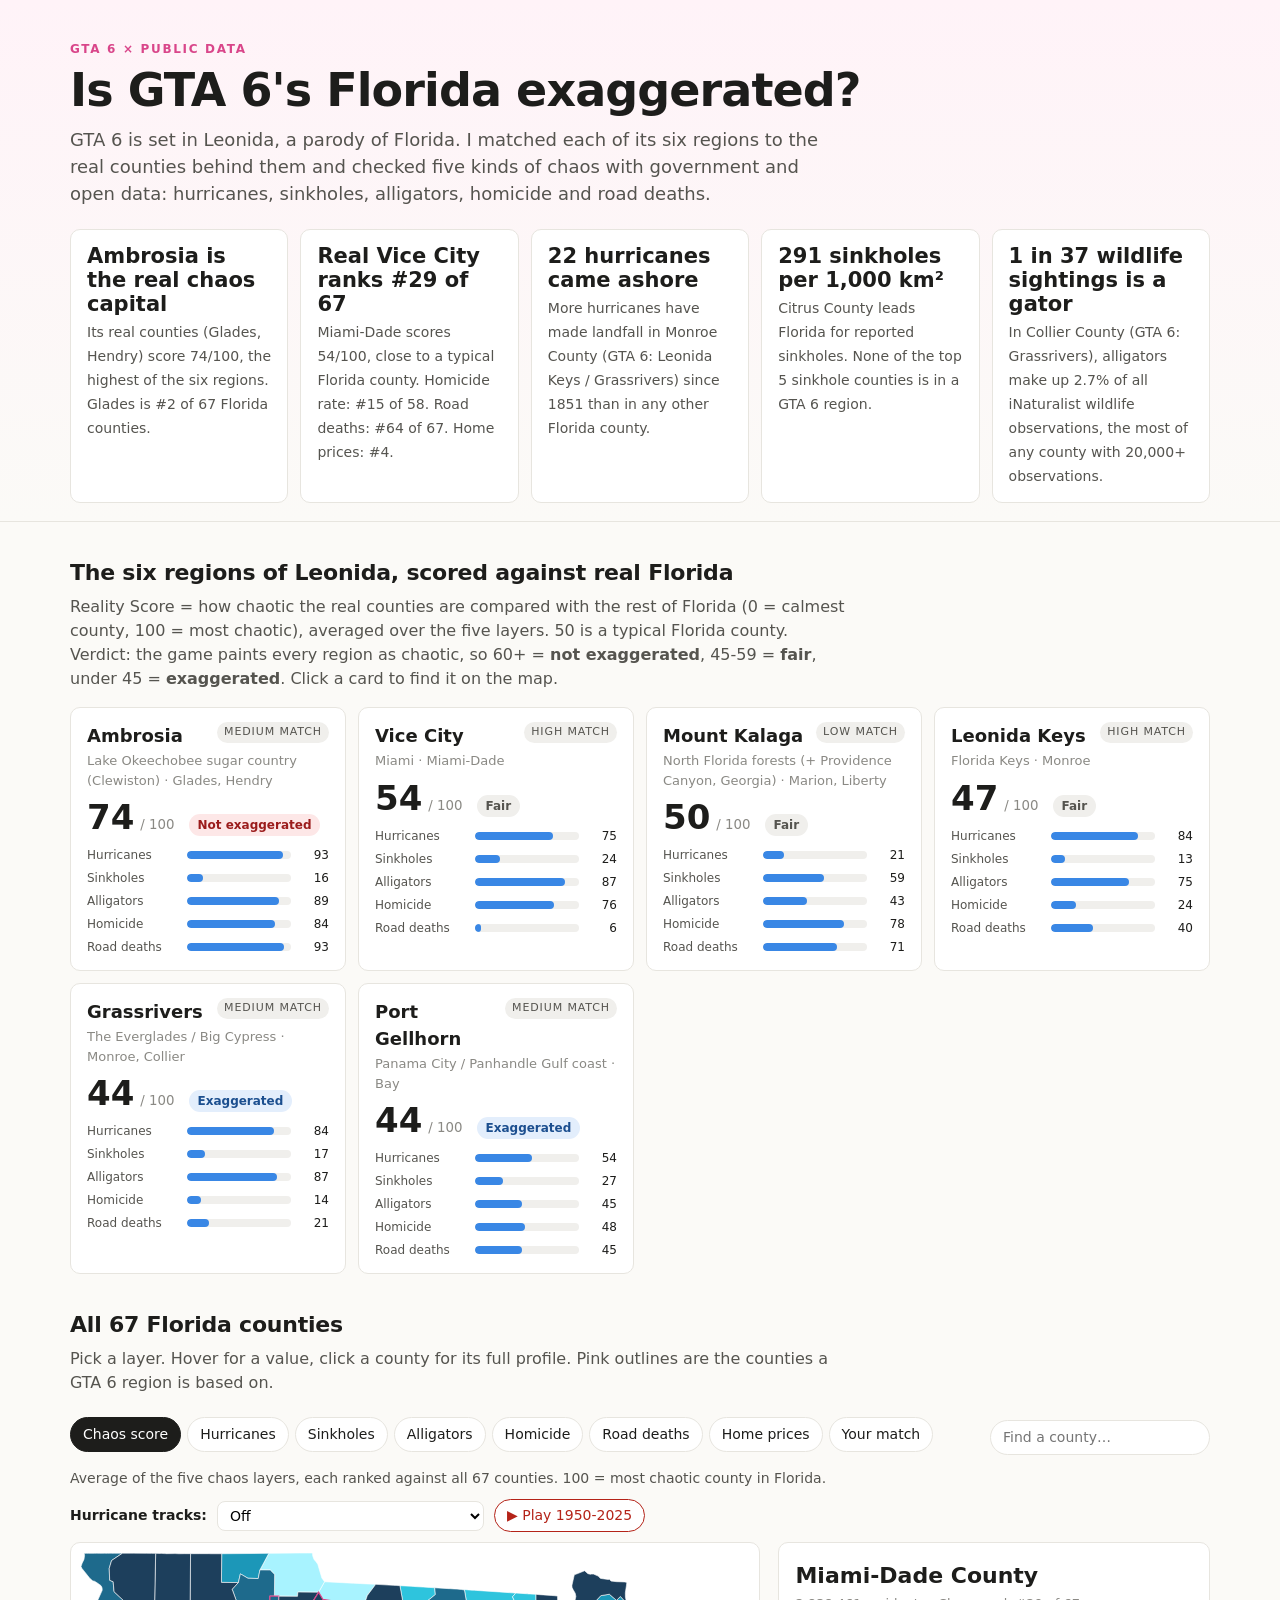
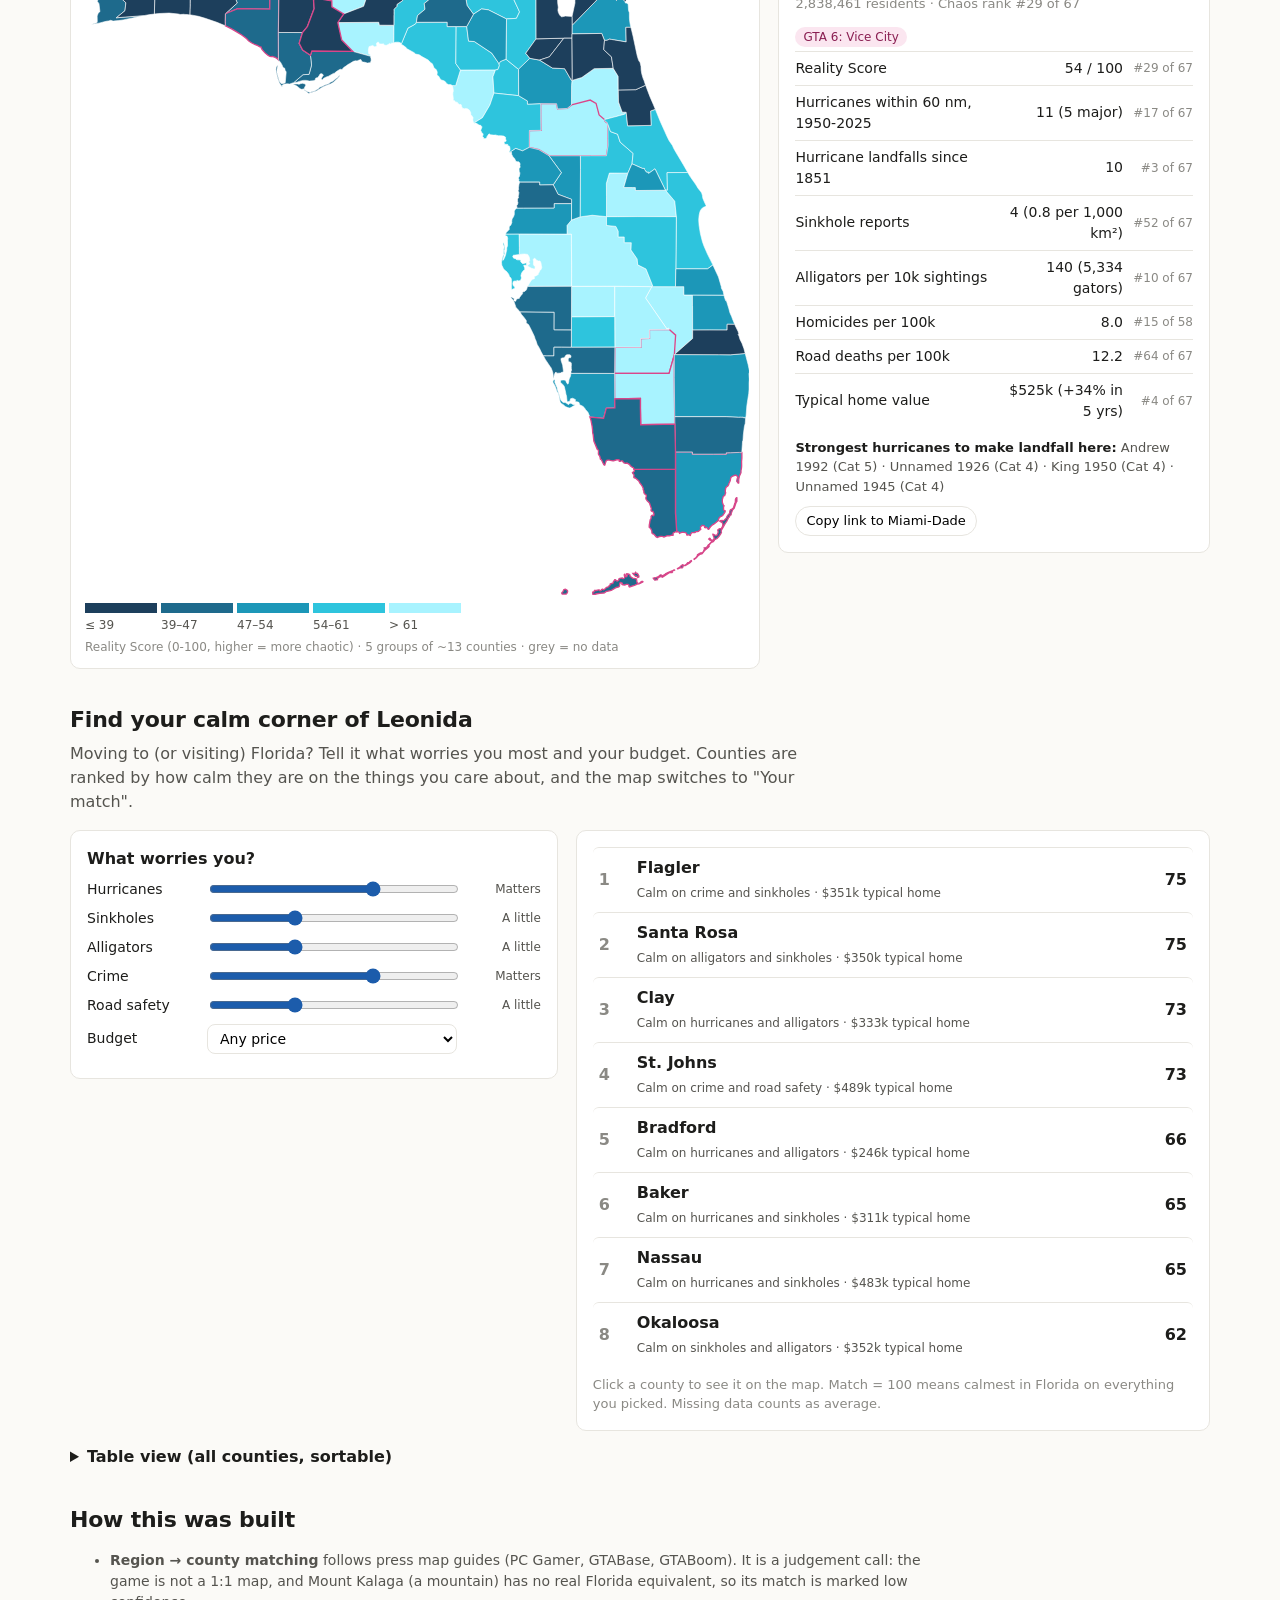
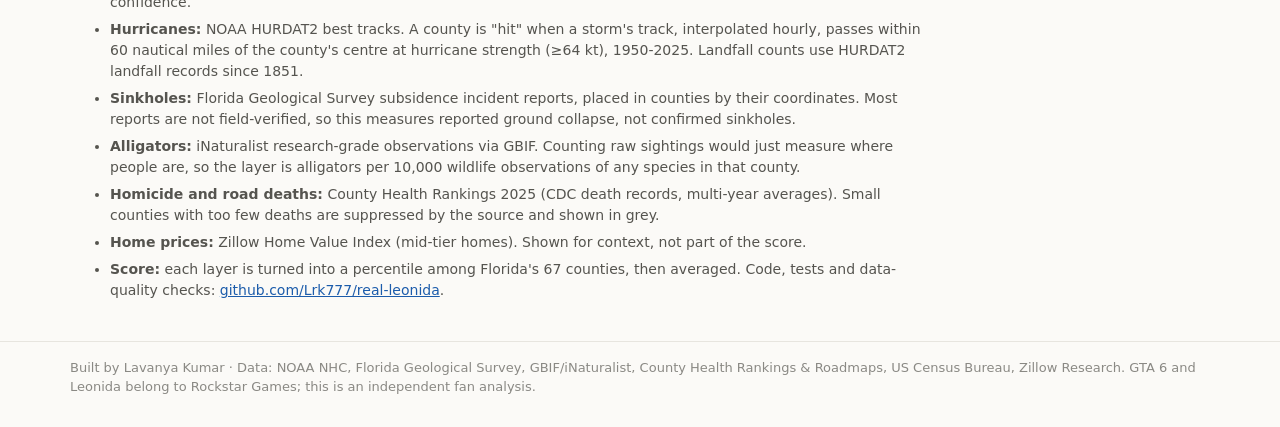
==== commit 9b0c8e59: "Rebuild outputs and dashboard [skip ci]" ====
--- a/site/index.html
+++ b/site/index.html
@@ -174,7 +174,7 @@
 <footer><div class="wrap">Built by Lavanya Kumar · Data: NOAA NHC, Florida Geological Survey, GBIF/iNaturalist, County Health Rankings &amp; Roadmaps, US Census Bureau, Zillow Research. GTA 6 and Leonida belong to Rockstar Games; this is an independent fan analysis.</div></footer>
 
 <script>
-const D = {"tracks":[{"id":"AL051950","name":"Easy","year":1950,"landfall_kt":105,"counties":["Hernando","Levy"],"pts":[[524.9,1511.8,40],[524.9,1485.0,45],[524.9,1458.3,50],[524.9,1431.5,50],[513.1,1404.8,55],[513.1,1378.0,55],[524.9,1351.3,55],[584.1,1284.4,70],[596.0,1271.0,70],[619.6,1150.6,80],[631.5,1110.5,80],[631.5,963.3,75],[596.0,816.2,75],[572.3,642.2,80],[513.1,521.8,85],[489.4,441.6,85],[453.9,401.4,85],[465.8,388.1,95],[513.1,334.6,105],[548.6,294.4,105],[572.3,254.3,105],[572.3,254.3,105],[572.3,307.8,95],[584.1,334.6,90],[596.0,347.9,75],[655.1,374.7,60],[702.5,321.2,40],[714.3,227.5,40],[678.8,107.1,35],[548.6,-26.6,30],[335.6,-133.7,25],[205.4,-280.8,25],[75.2,-387.8,20],[-78.7,-561.7,20],[-102.4,-561.7,20],[-197.1,-575.1,20],[-256.3,-535.0,20],[-268.1,-615.3,20],[-303.6,-655.4,20]]},{"id":"AL111950","name":"King","year":1950,"landfall_kt":115,"counties":["Miami-Dade"],"pts":[[406.6,2006.8,25],[442.1,2006.8,25],[453.9,2006.8,25],[465.8,2006.8,30],[477.6,1993.4,30],[489.4,1980.0,30],[513.1,1966.6,35],[584.1,1926.5,40],[667.0,1886.4,45],[785.3,1846.2,50],[903.7,1779.3,55],[986.6,1685.7,65],[1022.1,1618.8,70],[1057.6,1565.3,75],[1104.9,1471.7,80],[1104.9,1351.3,80],[1116.8,1324.5,75],[1104.9,1177.3,65],[1022.1,1043.6,70],[962.9,936.6,90],[927.4,842.9,105],[880.0,709.1,115],[868.2,682.4,115],[785.3,521.8,80],[726.2,321.2,70],[619.6,133.9,65],[489.4,-13.3,45],[371.1,-93.5,35],[276.4,-147.0,25],[193.5,-200.5,20],[134.3,-254.1,20]]},{"id":"AL051960","name":"Donna","year":1960,"landfall_kt":125,"counties":["Collier","Monroe"],"pts":[[7674.2,2782.7,25],[7508.5,2796.0,25],[7354.6,2782.7,25],[7188.9,2769.3,25],[7011.4,2742.5,25],[6822.0,2715.8,30],[6632.6,2689.0,30],[6455.0,2662.3,35],[6277.5,2622.1,35],[6088.1,2582.0,40],[5898.7,2541.9,50],[5709.3,2501.7,55],[5508.1,2461.6,65],[5306.9,2421.5,70],[5129.4,2368.0,75],[4951.8,2327.8,85],[4738.7,2287.7,95],[4525.7,2234.2,100],[4312.6,2180.7,105],[4087.7,2100.4,105],[3862.8,2020.1,105],[3673.5,1953.2,110],[3484.1,1926.5,110],[3306.5,1886.4,110],[3164.5,1819.5,110],[3058.0,1779.3,110],[3022.5,1766.0,110],[2915.9,1725.8,110],[2868.6,1699.1,110],[2702.9,1592.1,110],[2584.5,1511.8,110],[2501.6,1458.3,115],[2383.3,1391.4,115],[2288.6,1311.1,120],[2217.6,1271.0,120],[2122.9,1230.9,125],[2028.2,1204.1,120],[1933.5,1190.7,110],[1815.1,1190.7,110],[1684.9,1177.3,110],[1578.4,1177.3,105],[1460.0,1164.0,100],[1400.8,1150.6,105],[1365.3,1150.6,105],[1270.6,1123.8,110],[1164.1,1083.7,110],[1057.6,1043.6,110],[974.7,976.7,110],[891.9,909.8,115],[809.0,842.9,125],[797.2,829.5,125],[749.8,762.6,115],[714.3,682.4,105],[690.7,628.9,105],[678.8,495.1,85],[702.5,361.3,65],[785.3,174.0,75],[915.5,-13.3,80],[1104.9,-267.4,90],[1223.3,-481.5,90],[1294.3,-548.4,85],[1519.2,-842.7,85],[1696.8,-1217.2,85],[1744.1,-1297.5,85],[1803.3,-1377.8,80],[1945.3,-1578.4,60],[2253.1,-2113.5,60],[2560.8,-2541.6,60],[2975.1,-2956.3,60],[3484.1,-3344.3,45],[3981.2,-3678.7,40],[4454.7,-4013.2,40]]},{"id":"AL031965","name":"Betsy","year":1965,"landfall_kt":100,"counties":["Monroe"],"pts":[[4395.5,2675.6,25],[4241.6,2648.9,30],[4087.7,2622.1,30],[3922.0,2582.0,30],[3732.6,2528.5,30],[3519.6,2434.8,30],[3294.7,2274.3,30],[3140.8,2127.2,30],[3034.3,1980.0,30],[2951.4,1792.7,35],[2927.8,1752.6,35],[2915.9,1712.5,35],[2856.7,1578.7,40],[2762.0,1404.8,55],[2702.9,1311.1,55],[2667.4,1230.9,55],[2620.0,1150.6,55],[2596.3,1123.8,60],[2584.5,1110.5,60],[2584.5,1097.1,60],[2560.8,1137.2,55],[2560.8,1137.2,55],[2560.8,1137.2,65],[2489.8,1164.0,70],[2395.1,1177.3,70],[2324.1,1164.0,70],[2264.9,1137.2,85],[2170.2,1123.8,105],[2063.7,1097.1,120],[1980.8,1016.8,115],[1909.8,923.2,105],[1827.0,842.9,100],[1744.1,749.3,100],[1649.4,628.9,105],[1578.4,548.6,105],[1519.2,481.7,105],[1460.0,388.1,105],[1424.5,307.8,105],[1436.4,281.0,105],[1460.0,267.7,100],[1460.0,281.0,95],[1448.2,307.8,85],[1436.4,388.1,80],[1389.0,468.3,90],[1341.7,548.6,90],[1294.3,642.2,100],[1294.3,695.8,105],[1258.8,722.5,105],[1235.1,762.6,105],[1152.3,762.6,105],[1128.6,762.6,105],[1069.4,776.0,95],[962.9,789.4,95],[844.5,802.8,100],[832.7,802.8,100],[667.0,776.0,100],[477.6,735.9,100],[276.4,682.4,100],[87.0,602.1,100],[-55.0,481.7,100],[-185.2,347.9,115],[-291.8,240.9,115],[-351.0,187.4,95],[-481.2,40.3,65],[-540.3,-133.7,50],[-516.7,-280.8,35],[-457.5,-401.2,30],[-386.5,-494.9,30],[-279.9,-601.9,25],[-161.6,-708.9,20],[-19.5,-829.3,20],[134.3,-936.3,20],[335.6,-1030.0,20],[548.6,-1070.1,20]]},{"id":"AL131975","name":"Eloise","year":1975,"landfall_kt":110,"counties":["Walton"],"pts":[[4040.4,1859.6,25],[3898.4,1832.9,25],[3756.3,1819.5,25],[3626.1,1806.1,25],[3495.9,1779.3,25],[3342.0,1766.0,25],[3211.8,1739.2,25],[3069.8,1699.1,30],[2939.6,1672.3,30],[2821.2,1645.6,30],[2702.9,1618.8,30],[2608.2,1605.4,35],[2501.6,1578.7,40],[2407.0,1565.3,45],[2276.8,1551.9,55],[2158.4,1538.5,60],[2099.2,1538.5,60],[2040.0,1525.2,50],[1945.3,1511.8,50],[1827.0,1498.4,50],[1696.8,1485.0,45],[1554.7,1485.0,40],[1412.7,1498.4,35],[1258.8,1498.4,30],[1140.4,1511.8,30],[1022.1,1511.8,30],[903.7,1511.8,30],[785.3,1498.4,30],[643.3,1498.4,30],[465.8,1471.7,30],[335.6,1471.7,35],[252.7,1471.7,35],[146.2,1444.9,45],[98.8,1404.8,45],[75.2,1378.0,45],[63.3,1364.6,45],[-19.5,1284.4,45],[-102.4,1150.6,55],[-149.7,990.1,55],[-208.9,829.5,60],[-220.8,695.8,70],[-197.1,562.0,80],[-114.2,481.7,90],[39.6,347.9,100],[158.0,93.8,110],[158.0,80.4,110],[229.0,-267.4,60],[359.2,-535.0,40],[560.5,-775.8,25]]},{"id":"AL041992","name":"Andrew","year":1992,"landfall_kt":145,"counties":["Miami-Dade","Monroe"],"pts":[[6171.0,2702.4,25],[5946.1,2648.9,30],[5685.7,2582.0,30],[5401.6,2501.7,35],[5141.2,2394.7,35],[4904.5,2327.8,40],[4691.4,2260.9,45],[4466.5,2194.0,45],[4241.6,2087.0,45],[4040.4,1966.6,45],[3827.3,1846.2,45],[3638.0,1739.2,45],[3472.2,1632.2,45],[3353.9,1498.4,40],[3271.0,1378.0,40],[3188.2,1244.2,40],[3093.5,1137.2,40],[2986.9,1043.6,45],[2880.4,949.9,45],[2773.9,883.0,50],[2691.0,829.5,50],[2572.7,762.6,55],[2442.5,722.5,65],[2288.6,695.8,80],[2122.9,709.1,95],[1957.2,722.5,110],[1791.5,735.9,130],[1590.2,749.3,145],[1400.8,749.3,150],[1306.2,749.3,140],[1199.6,749.3,125],[1164.1,749.3,130],[986.6,749.3,130],[880.0,735.9,145],[868.2,735.9,145],[761.7,722.5,115],[536.8,695.8,115],[311.9,642.2,115],[110.7,588.7,115],[-66.9,508.5,120],[-232.6,428.2,125],[-339.1,334.6,125],[-433.8,240.9,120],[-457.5,187.4,100],[-481.2,120.5,80],[-469.3,13.5,50],[-410.1,-66.8,35],[-339.1,-147.0,30],[-232.6,-240.7,30],[-90.6,-347.7,25],[110.7,-454.7,20],[430.3,-588.5,20]]},{"id":"AL171995","name":"Opal","year":1995,"landfall_kt":100,"counties":["Escambia"],"pts":[[39.6,1592.1,25],[16.0,1551.9,25],[-31.4,1551.9,25],[-66.9,1565.3,25],[-90.6,1565.3,25],[-90.6,1551.9,25],[-90.6,1538.5,25],[-78.7,1525.2,25],[-66.9,1498.4,30],[-66.9,1458.3,30],[-78.7,1391.4,30],[-102.4,1324.5,35],[-173.4,1284.4,40],[-268.1,1297.7,45],[-362.8,1324.5,45],[-422.0,1351.3,45],[-469.3,1364.6,50],[-504.8,1378.0,55],[-528.5,1364.6,60],[-552.2,1337.9,65],[-552.2,1311.1,65],[-540.3,1244.2,70],[-516.7,1177.3,75],[-469.3,1097.1,80],[-398.3,1003.4,85],[-291.8,869.7,100],[-208.9,682.4,110],[-137.9,588.7,130],[-102.4,495.1,130],[-7.7,267.7,110],[63.3,93.8,100],[98.8,0.1,80],[169.8,-294.2,50],[229.0,-588.5,30],[489.4,-1003.2,40],[631.5,-1270.8,40],[844.5,-1471.4,40],[1093.1,-1645.3,35],[1318.0,-1805.9,30]]},{"id":"AL032004","name":"Charley","year":2004,"landfall_kt":130,"counties":["Charlotte","Lee"],"pts":[[3365.7,2622.1,30],[3140.8,2582.0,30],[2892.3,2515.1,30],[2643.7,2421.5,35],[2371.4,2301.1,40],[2111.0,2153.9,45],[1874.3,2060.3,55],[1649.4,2006.8,55],[1448.2,1966.6,60],[1282.5,1913.1,65],[1128.6,1819.5,65],[986.6,1712.5,75],[820.9,1578.7,80],[714.3,1404.8,90],[643.3,1244.2,90],[596.0,1110.5,105],[596.0,1070.3,105],[560.5,883.0,95],[619.6,655.6,125],[643.3,588.7,130],[655.1,548.6,125],[714.3,388.1,75],[809.0,120.5,75],[939.2,-173.8,65],[974.7,-267.4,70],[1057.6,-374.5,65],[1128.6,-468.1,60],[1389.0,-789.2,40],[1637.6,-1110.2,35],[1957.2,-1364.4,30]]},{"id":"AL112004","name":"Jeanne","year":2004,"landfall_kt":105,"counties":["Martin"],"pts":[[3271.0,2020.1,25],[3188.2,2006.8,25],[3117.1,1980.0,30],[3093.5,1966.6,30],[2963.3,1953.2,35],[2856.7,1913.1,50],[2797.6,1859.6,55],[2702.9,1846.2,55],[2631.8,1792.7,60],[2560.8,1739.2,60],[2537.2,1725.8,60],[2430.6,1672.3,60],[2347.8,1658.9,60],[2288.6,1658.9,70],[2264.9,1658.9,70],[2205.7,1632.2,65],[2158.4,1578.7,60],[2099.2,1551.9,55],[2004.5,1511.8,50],[1898.0,1471.7,30],[1850.6,1444.9,40],[1791.5,1418.1,45],[1755.9,1311.1,45],[1815.1,1244.2,40],[1827.0,1177.3,40],[1815.1,1097.1,40],[1791.5,1003.4,40],[1815.1,909.8,45],[1838.8,829.5,50],[1850.6,735.9,55],[1886.1,588.7,60],[1921.7,508.5,75],[1992.7,481.7,75],[2063.7,455.0,75],[2146.5,455.0,75],[2182.1,481.7,75],[2217.6,508.5,80],[2241.2,562.0,85],[2264.9,602.1,85],[2229.4,642.2,85],[2205.7,709.1,85],[2170.2,735.9,85],[2134.7,735.9,80],[2087.4,695.8,75],[2040.0,669.0,70],[1945.3,655.6,75],[1827.0,642.2,80],[1720.4,615.5,85],[1578.4,615.5,85],[1424.5,602.1,90],[1270.6,588.7,100],[1223.3,575.4,100],[1116.8,548.6,105],[974.7,521.8,105],[880.0,508.5,105],[832.7,495.1,95],[714.3,441.6,75],[631.5,361.3,55],[584.1,227.5,45],[513.1,120.5,40],[442.1,-13.3,35],[477.6,-200.5,30],[524.9,-294.2,25],[619.6,-414.6,20],[785.3,-588.5,20],[1093.1,-842.7,25],[1329.8,-976.4,25],[1531.0,-1043.3,35],[1791.5,-1003.2,35]]},{"id":"AL042005","name":"Dennis","year":2005,"landfall_kt":105,"counties":["Santa Rosa"],"pts":[[3176.3,2541.9,25],[3081.6,2528.5,30],[2975.1,2515.1,30],[2773.9,2475.0,30],[2572.7,2408.1,35],[2407.0,2327.8,40],[2264.9,2234.2,45],[2122.9,2180.7,50],[1980.8,2127.2,55],[1862.5,2060.3,60],[1732.3,1980.0,70],[1602.1,1913.1,80],[1507.4,1792.7,90],[1365.3,1672.3,100],[1247.0,1551.9,120],[1187.8,1485.0,120],[1093.1,1431.5,110],[962.9,1351.3,130],[832.7,1204.1,120],[820.9,1190.7,120],[714.3,1110.5,100],[607.8,1016.8,75],[501.3,896.4,80],[406.6,776.0,90],[311.9,655.6,110],[217.2,508.5,125],[158.0,334.6,120],[87.0,147.3,110],[63.3,80.4,105],[-7.7,-66.8,45],[-102.4,-213.9,30],[-137.9,-387.8,25],[-173.4,-575.1,20],[-185.2,-722.3,20],[-161.6,-815.9,15],[-126.1,-896.2,15],[-78.7,-949.7,15],[-19.5,-1003.2,15],[51.5,-1056.7,15],[134.3,-1096.8,15],[217.2,-1096.8,15],[229.0,-1096.8,10],[240.9,-1070.1,10],[240.9,-1030.0,10],[240.9,-989.8,10],[217.2,-949.7,10],[169.8,-922.9,10],[146.2,-949.7,10],[122.5,-989.8,10],[98.8,-1016.6,10],[134.3,-1123.6,10],[169.8,-1230.6,10],[288.2,-1310.9,10],[418.4,-1377.8,10],[524.9,-1498.2,10],[631.5,-1618.6,10],[738.0,-1725.6,10],[844.5,-1819.2,10],[927.4,-1979.8,10]]},{"id":"AL252005","name":"Wilma","year":2005,"landfall_kt":105,"counties":["Collier"],"pts":[[1081.3,1792.7,25],[1045.8,1792.7,25],[1022.1,1806.1,30],[998.4,1806.1,30],[974.7,1806.1,30],[951.1,1819.5,30],[951.1,1886.4,35],[939.2,1966.6,40],[927.4,2006.8,45],[915.5,2033.5,55],[915.5,2046.9,60],[868.2,1980.0,65],[773.5,1926.5,75],[690.7,1926.5,130],[643.3,1873.0,150],[572.3,1832.9,160],[501.3,1819.5,140],[430.3,1752.6,135],[347.4,1725.8,130],[288.2,1699.1,130],[252.7,1658.9,130],[217.2,1592.1,130],[181.7,1538.5,130],[146.2,1458.3,125],[110.7,1431.5,120],[98.8,1391.4,130],[98.8,1391.4,120],[87.0,1364.6,115],[75.2,1364.6,110],[63.3,1337.9,100],[63.3,1297.7,85],[75.2,1257.6,85],[98.8,1230.9,85],[181.7,1150.6,85],[264.5,1056.9,90],[394.7,936.6,95],[536.8,802.8,110],[702.5,682.4,105],[785.3,642.2,95],[1045.8,401.4,105],[1377.2,120.5,110],[1850.6,-307.6,100],[2335.9,-775.8,90],[2856.7,-1270.8,75],[3271.0,-1538.3,60],[3566.9,-1739.0,55],[3862.8,-1872.7,50],[4217.9,-1939.6,40]]},{"id":"AL112017","name":"Irma","year":2017,"landfall_kt":115,"counties":["Collier","Monroe"],"pts":[[7188.9,1993.4,30],[7023.2,1980.0,35],[6857.5,1966.6,45],[6727.3,1966.6,50],[6620.8,1966.6,55],[6526.1,1953.2,65],[6419.5,1913.1,80],[6324.8,1859.6,95],[6218.3,1806.1,100],[6100.0,1752.6,100],[5957.9,1685.7,100],[5815.9,1632.2,100],[5673.8,1592.1,100],[5508.1,1592.1,100],[5330.6,1618.8,95],[5153.0,1645.6,95],[4987.3,1672.3,95],[4845.3,1712.5,95],[4703.2,1752.6,100],[4549.4,1792.7,100],[4407.3,1832.9,100],[4277.1,1873.0,105],[4146.9,1899.7,110],[3993.0,1913.1,115],[3851.0,1926.5,125],[3697.1,1926.5,135],[3531.4,1913.1,150],[3365.7,1886.4,155],[3200.0,1832.9,155],[3058.0,1779.3,155],[3046.1,1779.3,155],[2904.1,1725.8,155],[2880.4,1725.8,155],[2750.2,1672.3,155],[2714.7,1658.9,150],[2537.2,1578.7,150],[2371.4,1511.8,145],[2205.7,1444.9,145],[2040.0,1378.0,145],[1874.3,1324.5,140],[1732.3,1271.0,135],[1708.6,1271.0,135],[1531.0,1230.9,135],[1377.2,1204.1,140],[1235.1,1190.7,145],[1152.3,1164.0,145],[1104.9,1150.6,130],[986.6,1110.5,110],[880.0,1056.9,95],[797.2,1016.8,100],[749.8,976.7,115],[726.2,869.7,115],[726.2,842.9,115],[702.5,722.5,100],[702.5,682.4,100],[702.5,562.0,80],[643.3,374.7,65],[584.1,187.4,50],[489.4,13.5,45],[382.9,-120.3,35],[240.9,-254.1,25],[87.0,-374.5,20],[-55.0,-508.2,15],[-149.7,-615.3,15],[-220.8,-695.5,15],[-291.8,-775.8,15]]},{"id":"AL142018","name":"Michael","year":2018,"landfall_kt":140,"counties":["Bay"],"pts":[[122.5,1766.0,25],[87.0,1725.8,25],[98.8,1685.7,30],[146.2,1632.2,35],[229.0,1592.1,45],[252.7,1511.8,50],[264.5,1444.9,60],[300.0,1351.3,65],[300.0,1244.2,75],[288.2,1110.5,85],[217.2,976.7,85],[169.8,856.3,90],[146.2,722.5,100],[134.3,588.7,110],[122.5,441.6,120],[158.0,267.7,125],[252.7,133.9,140],[264.5,107.1,135],[371.1,-66.8,80],[524.9,-240.7,50],[702.5,-414.6,45],[903.7,-615.3,45],[1176.0,-735.6,50],[1495.5,-842.7,60],[2016.3,-1083.5,60],[2549.0,-1351.0,60],[3093.5,-1618.6,65],[3780.0,-1846.0,65],[4667.7,-2060.0,65],[5555.5,-2220.6,65],[6455.0,-2327.6,65],[7283.6,-2381.1,65],[7922.8,-2354.3,60],[8431.7,-2207.2,55],[8775.0,-1993.1,55],[9023.6,-1792.5,50],[9153.8,-1578.4,35],[9189.3,-1364.4,35]]},{"id":"AL092022","name":"Ian","year":2022,"landfall_kt":130,"counties":["Charlotte","Lee"],"pts":[[2525.3,2501.7,30],[2418.8,2421.5,30],[2312.3,2314.4,30],[2170.2,2247.6,30],[2016.3,2194.0,30],[1886.1,2180.7,35],[1744.1,2180.7,35],[1566.6,2207.4,40],[1400.8,2220.8,40],[1235.1,2194.0,40],[1104.9,2194.0,40],[974.7,2140.5,40],[891.9,2033.5,40],[797.2,1899.7,50],[702.5,1779.3,65],[619.6,1645.6,70],[548.6,1511.8,80],[513.1,1364.6,85],[477.6,1230.9,100],[465.8,1177.3,110],[477.6,1123.8,100],[513.1,1003.4,105],[548.6,883.0,105],[560.5,856.3,110],[560.5,776.0,120],[584.1,669.0,140],[619.6,588.7,135],[643.3,575.4,130],[667.0,562.0,125],[702.5,508.5,100],[773.5,441.6,65],[832.7,347.9,60],[891.9,281.0,65],[974.7,187.4,70],[1010.2,93.8,75],[1022.1,-66.8,75],[998.4,-307.6,70],[998.4,-307.6,70],[986.6,-454.7,50],[939.2,-575.1,30]]},{"id":"AL102023","name":"Idalia","year":2023,"landfall_kt":100,"counties":["Taylor"],"pts":[[181.7,1364.6,25],[169.8,1297.7,25],[146.2,1324.5,30],[98.8,1404.8,30],[158.0,1485.0,35],[217.2,1485.0,40],[264.5,1498.4,45],[288.2,1485.0,55],[288.2,1391.4,55],[288.2,1311.1,60],[300.0,1230.9,60],[311.9,1123.8,65],[335.6,963.3,70],[335.6,762.6,80],[347.4,548.6,90],[371.1,361.3,105],[418.4,254.3,115],[477.6,147.3,100],[489.4,133.9,100],[607.8,-66.8,60],[797.2,-227.3,50],[1033.9,-334.3,50],[1258.8,-361.1,55],[1542.9,-347.7,55],[1815.1,-320.9,55],[2028.2,-227.3,50],[2229.4,-173.8,50],[2430.6,-147.0,50],[2596.3,-120.3,50],[2714.7,-106.9,50],[2809.4,-106.9,50],[2904.1,-106.9,50],[3010.6,-133.7,50],[3117.1,-200.5,50],[3211.8,-320.9,50],[3306.5,-521.6,55],[3401.2,-695.5,60],[3507.8,-882.8,60],[3566.9,-1096.8,55],[3519.6,-1270.8,55],[3424.9,-1351.0,50],[3377.5,-1417.9,50],[3353.9,-1498.2,45],[3294.7,-1551.7,40],[3211.8,-1551.7,35],[3105.3,-1551.7,35],[3034.3,-1551.7,35],[2939.6,-1551.7,35],[2927.8,-1591.8,30],[3022.5,-1605.2,30],[3140.8,-1631.9,30],[3259.2,-1685.5,30],[3353.9,-1779.1,30],[3472.2,-1899.5,30]]},{"id":"AL092024","name":"Helene","year":2024,"landfall_kt":120,"counties":["Taylor"],"pts":[[702.5,1846.2,30],[678.8,1766.0,35],[643.3,1712.5,35],[572.3,1658.9,35],[465.8,1578.7,40],[359.2,1551.9,45],[288.2,1511.8,50],[205.4,1431.5,55],[169.8,1324.5,65],[134.3,1204.1,70],[110.7,1097.1,70],[134.3,990.1,75],[217.2,842.9,85],[311.9,588.7,105],[394.7,307.8,120],[465.8,133.9,120],[489.4,26.9,95],[513.1,-40.0,80],[536.8,-254.1,60],[524.9,-454.7,45],[323.7,-775.8,40],[122.5,-949.7,40],[-55.0,-856.0,30],[4.1,-749.0,25],[75.2,-815.9,20]]},{"id":"AL142024","name":"Milton","year":2024,"landfall_kt":100,"counties":["Manatee"],"pts":[[-824.4,1337.9,30],[-895.4,1364.6,30],[-919.1,1284.4,30],[-931.0,1204.1,30],[-931.0,1137.2,35],[-931.0,1110.5,35],[-895.4,1123.8,45],[-848.1,1137.2,55],[-765.2,1137.2,70],[-682.4,1137.2,75],[-623.2,1190.7,90],[-540.3,1230.9,120],[-433.8,1244.2,150],[-386.5,1230.9,155],[-327.3,1230.9,145],[-220.8,1217.5,125],[-137.9,1137.2,125],[-43.2,1137.2,140],[51.5,1097.1,145],[87.0,1070.3,140],[122.5,1030.2,135],[205.4,963.3,140],[264.5,896.4,140],[335.6,802.8,135],[430.3,628.9,115],[584.1,495.1,105],[596.0,481.7,100],[749.8,388.1,70],[962.9,267.7,65],[1199.6,200.8,60],[1495.5,200.8,60],[1803.3,200.8,55],[2170.2,200.8,55],[2572.7,227.5,50]]}],"W":900,"H":864,"counties":[{"fips":"12093","name":"Okeechobee","population":42369,"hurricanes_1950_2025":16,"major_hurricanes_1950_2025":5,"hurricanes_per_decade":2.1052631578947367,"landfalls_since_1851":0,"sinkholes":1,"sinkholes_per_1000km2":0.42656404998377095,"alligator_obs":284,"all_obs":17663,"gators_per_10k_obs":160.7880880937553,"homicide_per_100k":7.2765324897,"crash_deaths_per_100k":38.808173278,"home_value":287344.62997361494,"home_value_change_pct":34.25132407518412,"chaos_score":75.48121461657232,"chaos_rank":1,"hurricanes_per_decade_pct":99.25373134328358,"sinkholes_per_1000km2_pct":17.91044776119403,"gators_per_10k_obs_pct":91.04477611940298,"homicide_per_100k_pct":70.6896551724138,"crash_deaths_per_100k_pct":98.50746268656717,"path":"M823.2,460.5L823.3,474.3L823.4,475.2L823.5,507.7L823.5,519.0L798.9,540.7L800.6,514.5L792.1,507.0L791.1,505.1L788.8,506.1L760.1,464.5L768.5,449.2L800.4,449.3L811.6,449.2L811.7,460.5L823.2,460.5Z","regions":[],"landfalls":[]},{"fips":"12043","name":"Glades","population":13132,"hurricanes_1950_2025":14,"major_hurricanes_1950_2025":6,"hurricanes_per_decade":1.8421052631578947,"landfalls_since_1851":0,"sinkholes":1,"sinkholes_per_1000km2":0.3923016469543881,"alligator_obs":124,"all_obs":7530,"gators_per_10k_obs":164.67463479415673,"homicide_per_100k":null,"crash_deaths_per_100k":38.238886824,"home_value":257287.1979139828,"home_value_change_pct":32.46579600292543,"chaos_score":74.25373134328358,"chaos_rank":2,"hurricanes_per_decade_pct":92.53731343283582,"sinkholes_per_1000km2_pct":16.417910447761194,"gators_per_10k_obs_pct":92.53731343283582,"homicide_per_100k_pct":null,"crash_deaths_per_100k_pct":95.52238805970148,"path":"M792.1,507.0L800.6,514.5L798.9,540.7L791.8,566.1L718.4,566.1L718.8,530.7L753.7,530.9L753.7,519.0L765.4,518.9L765.3,507.2L792.1,507.0Z","regions":["Ambrosia"],"landfalls":[]},{"fips":"12051","name":"Hendry","population":46130,"hurricanes_1950_2025":14,"major_hurricanes_1950_2025":8,"hurricanes_per_decade":1.8421052631578947,"landfalls_since_1851":0,"sinkholes":1,"sinkholes_per_1000km2":0.32557644926211166,"alligator_obs":144,"all_obs":10513,"gators_per_10k_obs":136.97327118805288,"homicide_per_100k":8.6902113459,"crash_deaths_per_100k":34.760845384,"home_value":269468.6709056923,"home_value_change_pct":27.97907606276182,"chaos_score":73.6129696345857,"chaos_rank":3,"hurricanes_per_decade_pct":92.53731343283582,"sinkholes_per_1000km2_pct":14.925373134328357,"gators_per_10k_obs_pct":85.07462686567165,"homicide_per_100k_pct":84.48275862068965,"crash_deaths_per_100k_pct":91.04477611940298,"path":"M799.6,634.3L753.6,635.1L753.2,612.5L753.2,599.8L718.6,600.3L718.4,566.1L791.8,566.1L798.9,540.7L798.8,571.9L799.4,624.3L799.6,634.3Z","regions":["Ambrosia"],"landfalls":[]},{"fips":"12049","name":"Hardee","population":26068,"hurricanes_1950_2025":11,"major_hurricanes_1950_2025":4,"hurricanes_per_decade":1.4473684210526316,"landfalls_since_1851":0,"sinkholes":22,"sinkholes_per_1000km2":13.349970879621882,"alligator_obs":38,"all_obs":5392,"gators_per_10k_obs":70.47477744807121,"homicide_per_100k":6.4224357087,"crash_deaths_per_100k":35.858599374,"home_value":235493.27682074427,"home_value_change_pct":35.02101598258045,"chaos_score":72.56304683479156,"chaos_rank":4,"hurricanes_per_decade_pct":75.3731343283582,"sinkholes_per_1000km2_pct":70.1492537313433,"gators_per_10k_obs_pct":62.68656716417911,"homicide_per_100k_pct":62.06896551724138,"crash_deaths_per_100k_pct":92.53731343283582,"path":"M660.5,448.8L718.7,448.7L718.6,489.6L660.4,490.0L660.5,448.8Z","regions":[],"landfalls":[]},{"fips":"12095","name":"Orange","population":1533646,"hurricanes_1950_2025":14,"major_hurricanes_1950_2025":1,"hurricanes_per_decade":1.8421052631578947,"landfalls_since_1851":0,"sinkholes":238,"sinkholes_per_1000km2":91.56402094350481,"alligator_obs":4849,"all_obs":283847,"gators_per_10k_obs":170.83146906608135,"homicide_per_100k":7.5844058441,"crash_deaths_per_100k":12.534336931,"home_value":398750.8224559704,"home_value_change_pct":20.672532757581873,"chaos_score":71.54400411734431,"chaos_rank":5,"hurricanes_per_decade_pct":92.53731343283582,"sinkholes_per_1000km2_pct":88.05970149253731,"gators_per_10k_obs_pct":94.02985074626866,"homicide_per_100k_pct":74.13793103448276,"crash_deaths_per_100k_pct":8.955223880597014,"path":"M707.5,327.5L707.4,310.1L711.4,296.3L715.2,296.3L736.3,296.4L730.9,315.2L731.0,315.8L731.1,315.8L742.1,315.8L743.0,315.9L746.2,315.9L746.4,315.9L746.5,319.7L746.6,319.8L786.9,319.4L799.4,334.1L801.6,355.0L748.7,354.9L724.5,355.0L722.4,355.0L707.5,355.0L707.5,327.5Z","regions":[],"landfalls":[]},{"fips":"12029","name":"Dixie","population":17614,"hurricanes_1950_2025":9,"major_hurricanes_1950_2025":3,"hurricanes_per_decade":1.1842105263157894,"landfalls_since_1851":3,"sinkholes":24,"sinkholes_per_1000km2":12.54983147043708,"alligator_obs":22,"all_obs":3288,"gators_per_10k_obs":66.90997566909975,"homicide_per_100k":10.188314004,"crash_deaths_per_100k":27.168837344,"home_value":214895.13458519412,"home_value_change_pct":18.971167470307204,"chaos_score":69.46989191971178,"chaos_rank":6,"hurricanes_per_decade_pct":54.47761194029851,"sinkholes_per_1000km2_pct":68.65671641791045,"gators_per_10k_obs_pct":61.19402985074627,"homicide_per_100k_pct":91.37931034482759,"crash_deaths_per_100k_pct":71.64179104477611,"path":"M499.8,178.5L504.4,178.6L510.9,157.6L558.0,157.4L554.6,166.7L556.0,188.6L550.5,204.7L540.5,221.7L529.0,229.0L528.5,228.8L527.7,225.6L527.5,223.8L527.7,223.6L527.8,221.6L526.2,219.1L524.9,217.7L524.7,214.9L522.8,211.4L520.1,209.7L517.4,209.4L516.4,209.8L513.7,209.1L512.3,206.2L512.2,204.9L511.7,204.0L510.4,203.9L509.4,204.0L507.2,202.2L506.4,200.8L504.8,200.8L503.7,200.3L503.2,199.0L501.2,198.5L501.1,197.7L501.3,196.4L500.6,190.3L500.7,188.0L501.3,185.7L500.8,181.9L499.8,178.5Z","regions":[],"landfalls":[["Unnamed",1935,85],["Unnamed",1882,70],["Unnamed",1867,70]]},{"fips":"12107","name":"Putnam","population":77301,"hurricanes_1950_2025":7,"major_hurricanes_1950_2025":1,"hurricanes_per_decade":0.9210526315789473,"landfalls_since_1851":0,"sinkholes":15,"sinkholes_per_1000km2":6.9915045135449265,"alligator_obs":201,"all_obs":31156,"gators_per_10k_obs":64.51405828732828,"homicide_per_100k":8.6849449374,"crash_deaths_per_100k":45.547711228,"home_value":214503.31813517693,"home_value_change_pct":12.61644901053054,"chaos_score":65.80545548121462,"chaos_rank":7,"hurricanes_per_decade_pct":26.865671641791046,"sinkholes_per_1000km2_pct":59.70149253731343,"gators_per_10k_obs_pct":59.70149253731343,"homicide_per_100k_pct":82.75862068965517,"crash_deaths_per_100k_pct":100.0,"path":"M723.3,183.2L723.4,184.1L723.4,184.4L723.7,200.7L728.7,214.3L734.0,214.4L732.0,217.0L725.2,218.9L724.0,219.3L723.6,219.2L721.3,220.0L718.9,220.6L704.8,224.3L697.6,218.0L693.5,202.5L685.6,198.0L660.4,204.6L660.5,178.1L661.0,172.7L661.0,171.9L660.4,171.6L661.2,171.5L674.2,167.7L691.0,155.7L716.6,155.3L723.2,166.1L723.3,183.2Z","regions":[],"landfalls":[]},{"fips":"12057","name":"Hillsborough","population":1581426,"hurricanes_1950_2025":10,"major_hurricanes_1950_2025":4,"hurricanes_per_decade":1.3157894736842104,"landfalls_since_1851":0,"sinkholes":619,"sinkholes_per_1000km2":219.66237464774812,"alligator_obs":2614,"all_obs":175596,"gators_per_10k_obs":148.86443882548576,"homicide_per_100k":5.9412093278,"crash_deaths_per_100k":14.681170157,"home_value":374326.8688190339,"home_value_change_pct":16.798389987600725,"chaos_score":65.76428203808544,"chaos_rank":8,"hurricanes_per_decade_pct":64.92537313432835,"sinkholes_per_1000km2_pct":97.01492537313433,"gators_per_10k_obs_pct":89.55223880597015,"homicide_per_100k_pct":53.44827586206896,"crash_deaths_per_100k_pct":23.88059701492537,"path":"M590.8,378.3L654.5,378.5L660.3,378.5L660.3,390.7L660.6,421.4L660.5,448.8L604.9,448.9L604.8,448.9L601.9,448.9L601.3,448.9L603.4,445.2L606.1,440.8L608.4,439.0L609.9,438.9L610.4,438.5L610.6,437.6L610.5,436.9L609.9,435.9L610.4,435.4L612.8,434.5L615.5,433.0L615.8,432.5L615.6,431.7L617.4,429.0L617.5,427.8L618.4,426.7L619.3,426.5L620.4,423.2L619.9,421.3L619.3,417.2L618.0,414.6L615.8,414.7L613.5,413.8L612.5,413.3L612.6,412.6L612.3,412.1L610.4,411.1L609.0,412.2L608.9,412.9L609.3,415.5L609.2,419.7L610.1,421.1L611.2,421.9L611.5,422.4L611.1,425.2L610.7,425.4L609.0,425.2L606.5,424.5L601.4,421.7L601.5,419.8L603.2,419.5L603.9,418.7L604.3,417.8L603.1,416.8L602.7,416.1L602.9,415.7L603.6,415.1L604.1,414.3L603.8,410.4L602.9,408.3L601.4,405.9L597.2,405.3L593.7,405.5L590.2,406.0L590.2,396.3L589.9,378.3L590.1,378.3L590.8,378.3Z","regions":[],"landfalls":[]},{"fips":"12055","name":"Highlands","population":109778,"hurricanes_1950_2025":12,"major_hurricanes_1950_2025":4,"hurricanes_per_decade":1.5789473684210527,"landfalls_since_1851":0,"sinkholes":21,"sinkholes_per_1000km2":7.467954171524812,"alligator_obs":226,"all_obs":55653,"gators_per_10k_obs":40.608772213537456,"homicide_per_100k":6.5663654347,"crash_deaths_per_100k":28.180651657,"home_value":229650.14118860444,"home_value_change_pct":22.44337208496323,"chaos_score":65.29593412249099,"chaos_rank":9,"hurricanes_per_decade_pct":83.5820895522388,"sinkholes_per_1000km2_pct":62.68656716417911,"gators_per_10k_obs_pct":41.7910447761194,"homicide_per_100k_pct":63.793103448275865,"crash_deaths_per_100k_pct":74.6268656716418,"path":"M792.1,507.0L765.3,507.2L765.4,518.9L753.7,519.0L753.7,530.9L718.8,530.7L718.6,489.6L718.7,448.7L768.5,449.2L760.1,464.5L788.8,506.1L791.1,505.1L792.1,507.0Z","regions":[],"landfalls":[]},{"fips":"12105","name":"Polk","population":852878,"hurricanes_1950_2025":11,"major_hurricanes_1950_2025":3,"hurricanes_per_decade":1.4473684210526316,"landfalls_since_1851":0,"sinkholes":305,"sinkholes_per_1000km2":58.14394315867005,"alligator_obs":1194,"all_obs":113521,"gators_per_10k_obs":105.17877749491284,"homicide_per_100k":5.2456233556,"crash_deaths_per_100k":19.661227389,"home_value":293960.311426244,"home_value_change_pct":13.824136329212845,"chaos_score":65.18785383427688,"chaos_rank":10,"hurricanes_per_decade_pct":75.3731343283582,"sinkholes_per_1000km2_pct":83.5820895522388,"gators_per_10k_obs_pct":76.11940298507463,"homicide_per_100k_pct":43.103448275862064,"crash_deaths_per_100k_pct":47.76119402985074,"path":"M688.4,353.1L707.5,355.0L707.6,366.8L720.1,368.1L723.3,374.6L723.3,382.3L731.4,382.3L731.5,390.0L740.9,390.1L740.5,399.9L748.8,411.9L749.6,419.9L760.7,425.4L769.8,448.3L768.5,449.2L718.7,448.7L660.5,448.8L660.6,421.4L660.3,390.7L660.3,378.5L654.5,378.5L654.4,366.8L660.4,359.6L672.0,355.3L688.4,353.1Z","regions":[],"landfalls":[]},{"fips":"12083","name":"Marion","population":428905,"hurricanes_1950_2025":6,"major_hurricanes_1950_2025":1,"hurricanes_per_decade":0.7894736842105263,"landfalls_since_1851":0,"sinkholes":495,"sinkholes_per_1000km2":115.0689563230678,"alligator_obs":609,"all_obs":62992,"gators_per_10k_obs":96.67894335788671,"homicide_per_100k":8.0858195616,"crash_deaths_per_100k":25.031221322,"home_value":267672.985181564,"home_value_change_pct":18.026787701962842,"chaos_score":64.62171899125065,"chaos_rank":11,"hurricanes_per_decade_pct":14.17910447761194,"sinkholes_per_1000km2_pct":89.55223880597015,"gators_per_10k_obs_pct":73.13432835820896,"homicide_per_100k_pct":77.58620689655173,"crash_deaths_per_100k_pct":68.65671641791045,"path":"M630.1,273.0L616.4,264.8L603.6,261.7L603.7,239.0L619.3,238.8L619.1,230.4L619.0,223.5L618.9,202.8L640.3,202.9L641.7,209.9L654.5,209.3L660.4,204.6L685.6,198.0L693.5,202.5L697.6,218.0L704.8,224.3L705.4,226.1L706.3,227.3L707.7,227.5L708.6,228.9L709.4,230.6L709.5,250.1L709.7,259.3L707.4,273.0L685.7,272.9L685.6,273.0L672.4,273.0L630.1,273.0Z","regions":["Mount Kalaga"],"landfalls":[]},{"fips":"12129","name":"Wakulla","population":37115,"hurricanes_1950_2025":8,"major_hurricanes_1950_2025":3,"hurricanes_per_decade":1.0526315789473684,"landfalls_since_1851":2,"sinkholes":78,"sinkholes_per_1000km2":48.95218887891364,"alligator_obs":880,"all_obs":36962,"gators_per_10k_obs":238.08235485092797,"homicide_per_100k":4.2662116041,"crash_deaths_per_100k":29.436860068,"home_value":284728.7012950168,"home_value_change_pct":20.873757157394323,"chaos_score":63.4945959855893,"chaos_rank":12,"hurricanes_per_decade_pct":43.28358208955223,"sinkholes_per_1000km2_pct":80.59701492537313,"gators_per_10k_obs_pct":97.01492537313433,"homicide_per_100k_pct":18.96551724137931,"crash_deaths_per_100k_pct":77.61194029850746,"path":"M421.3,97.3L421.2,121.1L420.4,121.5L419.9,121.6L419.0,121.2L418.1,121.4L416.8,122.5L415.5,121.8L414.2,122.8L411.6,124.2L410.4,124.3L409.0,124.1L406.8,122.1L406.4,122.1L406.2,122.4L405.6,122.6L402.2,122.4L401.2,121.5L401.0,120.4L399.9,120.0L398.4,120.8L398.0,121.5L397.8,122.8L398.2,123.8L398.2,124.8L397.4,125.8L396.0,126.2L395.0,126.2L392.9,124.6L389.8,125.4L387.8,126.1L386.9,130.6L387.4,135.5L387.6,135.9L389.1,136.0L389.6,137.2L389.9,139.1L365.8,132.4L351.0,117.1L345.8,93.7L400.9,93.3L401.7,97.2L421.3,97.3Z","regions":[],"landfalls":[["Alma",1966,75],["Hermine",2016,70]]},{"fips":"12039","name":"Gadsden","population":44151,"hurricanes_1950_2025":7,"major_hurricanes_1950_2025":2,"hurricanes_per_decade":0.9210526315789473,"landfalls_since_1851":0,"sinkholes":3,"sinkholes_per_1000km2":2.113181078663611,"alligator_obs":184,"all_obs":14089,"gators_per_10k_obs":130.5983391298176,"homicide_per_100k":15.505102444,"crash_deaths_per_100k":26.263744957,"home_value":198138.1920625409,"home_value_change_pct":30.451978749695297,"chaos_score":62.93875450334535,"chaos_rank":13,"hurricanes_per_decade_pct":26.865671641791046,"sinkholes_per_1000km2_pct":37.3134328358209,"gators_per_10k_obs_pct":82.08955223880598,"homicide_per_100k_pct":98.27586206896551,"crash_deaths_per_100k_pct":70.1492537313433,"path":"M327.9,38.7L328.0,38.7L358.5,40.3L366.4,40.7L366.9,40.7L385.2,41.6L396.8,42.2L385.5,57.2L380.5,71.8L353.7,82.0L337.8,72.4L337.7,64.5L325.8,62.6L319.9,52.8L327.9,38.7Z","regions":[],"landfalls":[]},{"fips":"12063","name":"Jackson","population":49980,"hurricanes_1950_2025":7,"major_hurricanes_1950_2025":2,"hurricanes_per_decade":0.9210526315789473,"landfalls_since_1851":0,"sinkholes":53,"sinkholes_per_1000km2":21.791719222466472,"alligator_obs":27,"all_obs":8738,"gators_per_10k_obs":30.899519340810254,"homicide_per_100k":10.502058403,"crash_deaths_per_100k":33.606586891,"home_value":179102.67939963753,"home_value_change_pct":16.48083262879856,"chaos_score":62.84611425630468,"chaos_rank":14,"hurricanes_per_decade_pct":26.865671641791046,"sinkholes_per_1000km2_pct":71.64179104477611,"gators_per_10k_obs_pct":31.343283582089555,"homicide_per_100k_pct":94.82758620689656,"crash_deaths_per_100k_pct":89.55223880597015,"path":"M293.6,0.0L293.9,0.0L294.6,0.0L305.1,0.0L305.4,0.0L305.7,0.0L308.2,0.0L308.3,0.0L308.6,0.0L309.0,0.0L311.6,0.0L312.0,3.9L313.8,8.7L316.7,12.1L318.8,15.1L324.2,33.5L327.9,38.7L319.9,52.8L292.0,52.6L291.5,58.4L266.4,58.1L260.4,58.0L260.7,28.8L254.8,22.9L240.9,22.8L252.9,0.5L254.1,0.5L293.6,0.0Z","regions":[],"landfalls":[]},{"fips":"12069","name":"Lake","population":444204,"hurricanes_1950_2025":9,"major_hurricanes_1950_2025":1,"hurricanes_per_decade":1.1842105263157894,"landfalls_since_1851":0,"sinkholes":181,"sinkholes_per_1000km2":60.90763553376515,"alligator_obs":614,"all_obs":42976,"gators_per_10k_obs":142.8704393149665,"homicide_per_100k":5.0261728284,"crash_deaths_per_100k":18.751490937,"home_value":358463.6993198284,"home_value_change_pct":16.20150869948651,"chaos_score":61.4668039114771,"chaos_rank":15,"hurricanes_per_decade_pct":54.47761194029851,"sinkholes_per_1000km2_pct":85.07462686567165,"gators_per_10k_obs_pct":88.05970149253731,"homicide_per_100k_pct":37.93103448275862,"crash_deaths_per_100k_pct":41.7910447761194,"path":"M707.5,355.0L688.4,353.1L672.0,355.3L672.5,291.6L672.4,273.0L685.6,273.0L685.7,272.9L707.4,273.0L709.7,259.3L709.5,250.1L709.4,230.6L712.9,240.5L722.5,244.0L725.9,254.6L743.4,269.8L741.9,283.8L741.9,283.9L741.9,284.2L742.0,284.4L741.9,284.6L741.7,284.7L741.6,285.0L741.3,285.2L741.1,285.0L740.8,285.6L740.9,285.9L736.3,296.4L715.2,296.3L711.4,296.3L707.4,310.1L707.5,327.5L707.5,355.0Z","regions":[],"landfalls":[]},{"fips":"12127","name":"Volusia","population":602772,"hurricanes_1950_2025":10,"major_hurricanes_1950_2025":1,"hurricanes_per_decade":1.3157894736842104,"landfalls_since_1851":1,"sinkholes":111,"sinkholes_per_1000km2":33.83160060287452,"alligator_obs":478,"all_obs":102868,"gators_per_10k_obs":46.46731733872536,"homicide_per_100k":5.7563554165,"crash_deaths_per_100k":21.786385522,"home_value":323377.4375099638,"home_value_change_pct":14.495528788720712,"chaos_score":59.15079773546063,"chaos_rank":16,"hurricanes_per_decade_pct":64.92537313432835,"sinkholes_per_1000km2_pct":79.1044776119403,"gators_per_10k_obs_pct":43.28358208955223,"homicide_per_100k_pct":51.724137931034484,"crash_deaths_per_100k_pct":56.71641791044776,"path":"M764.2,296.8L763.7,294.8L762.3,295.5L760.4,294.1L759.7,293.3L759.8,292.5L758.8,291.5L759.0,290.8L758.6,290.1L758.1,290.1L755.8,290.0L741.9,283.8L743.4,269.8L725.9,254.6L722.5,244.0L712.9,240.5L709.4,230.6L708.6,228.9L707.7,227.5L706.3,227.3L705.4,226.1L704.8,224.3L718.9,220.6L721.3,220.0L723.6,219.2L724.0,219.3L725.2,218.9L732.0,217.0L734.0,214.4L736.0,232.7L767.6,232.1L766.9,212.7L773.3,210.5L779.8,226.5L785.9,240.1L789.4,247.9L791.9,252.8L796.3,259.1L797.9,262.8L799.8,266.3L810.6,284.4L817.0,295.6L789.1,295.7L789.6,319.4L786.9,319.4L772.8,290.6L764.2,296.8Z","regions":[],"landfalls":[["Unnamed",1926,90]]},{"fips":"12009","name":"Brevard","population":658447,"hurricanes_1950_2025":14,"major_hurricanes_1950_2025":1,"hurricanes_per_decade":1.8421052631578947,"landfalls_since_1851":2,"sinkholes":4,"sinkholes_per_1000km2":1.200986345421492,"alligator_obs":1687,"all_obs":127709,"gators_per_10k_obs":132.0971897047193,"homicide_per_100k":6.1569603371,"crash_deaths_per_100k":15.91337441,"home_value":342449.5720014486,"home_value_change_pct":14.473781383671657,"chaos_score":59.09418425115799,"chaos_rank":17,"hurricanes_per_decade_pct":92.53731343283582,"sinkholes_per_1000km2_pct":31.343283582089555,"gators_per_10k_obs_pct":83.5820895522388,"homicide_per_100k_pct":55.172413793103445,"crash_deaths_per_100k_pct":32.83582089552239,"path":"M829.0,313.8L830.7,316.6L834.6,321.5L835.7,323.2L836.6,326.2L837.3,330.4L840.3,337.4L841.6,340.0L841.4,341.0L837.1,342.9L835.8,344.2L834.1,346.5L833.1,349.2L832.3,352.8L831.9,356.4L831.7,359.8L832.2,367.0L833.9,377.6L836.7,388.7L838.9,394.9L843.5,405.4L850.8,419.9L850.8,420.1L843.5,425.3L800.9,425.2L801.6,355.0L799.4,334.1L786.9,319.4L789.6,319.4L789.1,295.7L817.0,295.6L819.3,299.5L819.4,299.6L819.7,300.2L819.8,300.4L824.1,306.6L825.2,308.1L827.0,310.7L827.1,310.8L827.3,311.0L827.8,311.9L828.1,312.3L829.0,313.8Z","regions":[],"landfalls":[["Unnamed",1880,90],["Unnamed",1915,65]]},{"fips":"12123","name":"Taylor","population":21843,"hurricanes_1950_2025":5,"major_hurricanes_1950_2025":2,"hurricanes_per_decade":0.6578947368421052,"landfalls_since_1851":3,"sinkholes":23,"sinkholes_per_1000km2":8.48306737646853,"alligator_obs":27,"all_obs":5018,"gators_per_10k_obs":53.806297329613386,"homicide_per_100k":9.8750477294,"crash_deaths_per_100k":29.625143188,"home_value":195435.47532193208,"home_value_change_pct":16.74134778744394,"chaos_score":58.52804940813176,"chaos_rank":18,"hurricanes_per_decade_pct":7.462686567164178,"sinkholes_per_1000km2_pct":64.17910447761194,"gators_per_10k_obs_pct":52.23880597014925,"homicide_per_100k_pct":89.65517241379311,"crash_deaths_per_100k_pct":79.1044776119403,"path":"M447.2,97.3L450.4,95.4L451.5,93.3L493.1,93.2L493.1,99.1L505.1,99.1L504.7,148.9L510.9,157.6L504.4,178.6L499.8,178.5L499.8,178.2L499.5,178.0L497.0,177.1L496.0,177.1L495.6,177.3L494.7,177.2L491.4,175.3L491.4,174.2L490.2,172.9L487.9,171.8L485.0,170.9L483.8,169.7L482.9,168.3L481.6,165.8L480.1,164.9L479.4,163.8L479.2,162.7L479.6,162.3L479.7,161.7L479.3,159.1L478.1,156.9L477.0,155.8L475.4,155.0L473.1,149.1L470.5,147.3L468.2,144.8L467.4,144.1L459.0,139.5L455.3,137.0L450.5,136.1L448.5,134.2L438.4,128.7L438.1,128.4L438.3,128.0L438.1,127.7L435.0,125.2L431.2,122.7L440.2,101.1L447.2,97.3Z","regions":[],"landfalls":[["Helene",2024,120],["Idalia",2023,100],["Debby",2024,70]]},{"fips":"12027","name":"DeSoto","population":36744,"hurricanes_1950_2025":9,"major_hurricanes_1950_2025":4,"hurricanes_per_decade":1.1842105263157894,"landfalls_since_1851":0,"sinkholes":0,"sinkholes_per_1000km2":0.0,"alligator_obs":50,"all_obs":6661,"gators_per_10k_obs":75.06380423359856,"homicide_per_100k":8.1905831695,"crash_deaths_per_100k":31.982277138,"home_value":253130.6355919056,"home_value_change_pct":20.594737674661022,"chaos_score":57.65311374163665,"chaos_rank":19,"hurricanes_per_decade_pct":54.47761194029851,"sinkholes_per_1000km2_pct":6.7164179104477615,"gators_per_10k_obs_pct":64.17910447761194,"homicide_per_100k_pct":79.3103448275862,"crash_deaths_per_100k_pct":83.5820895522388,"path":"M660.2,530.9L660.3,507.4L660.4,490.0L718.6,489.6L718.8,530.7L660.2,530.9Z","regions":[],"landfalls":[]},{"fips":"12067","name":"Lafayette","population":8640,"hurricanes_1950_2025":8,"major_hurricanes_1950_2025":3,"hurricanes_per_decade":1.0526315789473684,"landfalls_since_1851":0,"sinkholes":14,"sinkholes_per_1000km2":9.89358381459057,"alligator_obs":5,"all_obs":1462,"gators_per_10k_obs":34.19972640218878,"homicide_per_100k":null,"crash_deaths_per_100k":32.273406713,"home_value":258237.7907120477,"home_value_change_pct":28.333447911069975,"chaos_score":57.089552238805965,"chaos_rank":20,"hurricanes_per_decade_pct":43.28358208955223,"sinkholes_per_1000km2_pct":65.67164179104478,"gators_per_10k_obs_pct":34.32835820895522,"homicide_per_100k_pct":null,"crash_deaths_per_100k_pct":85.07462686567165,"path":"M505.1,99.1L519.0,99.1L519.3,99.0L521.8,118.6L529.6,119.2L553.0,134.8L562.8,149.0L563.3,151.8L561.3,157.0L558.0,157.4L510.9,157.6L504.7,148.9L505.1,99.1Z","regions":[],"landfalls":[]},{"fips":"12041","name":"Gilchrist","population":20233,"hurricanes_1950_2025":7,"major_hurricanes_1950_2025":3,"hurricanes_per_decade":0.9210526315789473,"landfalls_since_1851":0,"sinkholes":48,"sinkholes_per_1000km2":52.57791512682978,"alligator_obs":16,"all_obs":6657,"gators_per_10k_obs":24.034850533273246,"homicide_per_100k":null,"crash_deaths_per_100k":35.929079122,"home_value":302690.36090569024,"home_value_change_pct":32.616045253901206,"chaos_score":56.71641791044777,"chaos_rank":21,"hurricanes_per_decade_pct":26.865671641791046,"sinkholes_per_1000km2_pct":82.08955223880598,"gators_per_10k_obs_pct":23.88059701492537,"homicide_per_100k_pct":null,"crash_deaths_per_100k_pct":94.02985074626866,"path":"M589.0,156.6L589.1,156.9L589.3,192.1L556.0,188.6L554.6,166.7L558.0,157.4L561.3,157.0L563.3,151.8L562.8,149.0L564.7,146.0L572.2,143.0L589.0,156.6Z","regions":[],"landfalls":[]},{"fips":"12047","name":"Hamilton","population":14334,"hurricanes_1950_2025":7,"major_hurricanes_1950_2025":2,"hurricanes_per_decade":0.9210526315789473,"landfalls_since_1851":0,"sinkholes":16,"sinkholes_per_1000km2":11.906697221863613,"alligator_obs":2,"all_obs":2258,"gators_per_10k_obs":8.857395925597874,"homicide_per_100k":21.209121942,"crash_deaths_per_100k":30.298745632,"home_value":208039.78816423405,"home_value_change_pct":37.99841892320315,"chaos_score":56.4179104477612,"chaos_rank":22,"hurricanes_per_decade_pct":26.865671641791046,"sinkholes_per_1000km2_pct":67.16417910447761,"gators_per_10k_obs_pct":7.462686567164178,"homicide_per_100k_pct":100.0,"crash_deaths_per_100k_pct":80.59701492537313,"path":"M526.4,50.0L528.0,50.1L529.3,50.2L530.1,50.2L532.4,50.4L563.0,52.4L563.1,52.4L584.3,53.9L585.4,53.9L581.0,59.0L590.5,79.3L586.3,88.0L572.9,88.8L548.4,76.5L539.3,75.3L528.4,82.4L519.8,70.6L516.3,49.9L512.0,49.0L518.3,49.4L526.4,50.0Z","regions":[],"landfalls":[]},{"fips":"12023","name":"Columbia","population":73977,"hurricanes_1950_2025":5,"major_hurricanes_1950_2025":2,"hurricanes_per_decade":0.6578947368421052,"landfalls_since_1851":0,"sinkholes":57,"sinkholes_per_1000km2":27.644767648404507,"alligator_obs":45,"all_obs":8967,"gators_per_10k_obs":50.18400802944129,"homicide_per_100k":8.2653458241,"crash_deaths_per_100k":23.788068469,"home_value":267531.152902769,"home_value_change_pct":25.304773667760006,"chaos_score":55.60988162635101,"chaos_rank":23,"hurricanes_per_decade_pct":7.462686567164178,"sinkholes_per_1000km2_pct":74.6268656716418,"gators_per_10k_obs_pct":49.25373134328358,"homicide_per_100k_pct":81.03448275862068,"crash_deaths_per_100k_pct":65.67164179104478,"path":"M597.9,54.7L599.6,54.8L600.0,54.9L601.5,55.0L602.5,55.1L603.5,55.1L604.9,55.2L612.6,55.7L612.7,115.6L598.8,135.0L604.3,141.8L589.0,156.6L572.2,143.0L572.9,88.8L586.3,88.0L590.5,79.3L581.0,59.0L585.4,53.9L597.9,54.7Z","regions":[],"landfalls":[]},{"fips":"12103","name":"Pinellas","population":965870,"hurricanes_1950_2025":9,"major_hurricanes_1950_2025":3,"hurricanes_per_decade":1.1842105263157894,"landfalls_since_1851":3,"sinkholes":122,"sinkholes_per_1000km2":141.28846451429726,"alligator_obs":1471,"all_obs":155247,"gators_per_10k_obs":94.75223353752408,"homicide_per_100k":5.1646802569,"crash_deaths_per_100k":13.900368006,"home_value":369630.2897302503,"home_value_change_pct":11.370902646859937,"chaos_score":55.29078744209984,"chaos_rank":24,"hurricanes_per_decade_pct":54.47761194029851,"sinkholes_per_1000km2_pct":92.53731343283582,"gators_per_10k_obs_pct":70.1492537313433,"homicide_per_100k_pct":41.37931034482759,"crash_deaths_per_100k_pct":17.91044776119403,"path":"M569.7,406.2L568.8,405.7L568.9,398.8L569.6,397.3L569.6,395.5L569.2,394.3L568.5,393.0L568.0,391.7L568.4,390.5L568.7,390.0L569.2,390.2L569.6,392.3L570.1,393.7L570.7,396.5L570.5,399.8L569.8,400.3L569.7,401.1L570.2,402.5L570.5,405.0L569.7,406.2ZM586.6,442.1L586.6,442.3L584.9,441.6L582.5,441.8L581.9,442.6L581.4,445.4L581.6,446.4L582.2,448.1L582.6,448.7L584.4,449.8L583.5,451.6L580.2,453.2L579.8,452.6L579.7,451.9L579.7,451.4L579.5,450.0L579.6,440.7L579.4,439.1L578.7,437.4L577.8,436.7L576.9,435.5L575.8,432.5L574.3,430.4L573.4,429.3L569.9,426.4L568.9,425.2L566.8,420.9L566.5,419.7L566.2,416.7L566.6,413.5L567.5,409.9L568.6,406.5L569.3,406.8L569.7,407.2L568.6,410.7L567.7,413.6L568.5,413.6L569.8,411.2L571.3,407.7L571.6,406.8L572.5,402.7L573.2,400.0L573.2,397.1L574.3,394.0L574.2,387.2L574.4,385.4L574.5,384.4L573.9,382.1L573.4,381.0L572.4,381.1L571.3,380.7L571.7,378.4L589.9,378.3L590.2,396.3L590.2,406.0L582.2,407.0L581.7,407.4L581.3,408.4L581.5,409.2L581.6,409.4L581.7,409.8L581.7,410.0L582.9,411.0L585.1,411.5L585.9,412.6L587.5,413.1L592.6,413.4L591.9,414.3L592.2,416.0L594.8,418.4L599.8,417.0L599.8,417.3L599.9,420.4L596.1,420.5L596.6,422.4L597.2,423.4L597.6,426.0L595.1,428.3L593.3,430.9L592.3,434.4L593.0,437.2L592.9,438.0L592.0,440.2L591.2,441.1L589.7,441.5L588.5,441.3L588.0,441.0L587.8,440.9L587.6,440.9L587.6,440.8L587.5,440.8L587.4,440.8L587.3,440.8L587.2,440.8L586.8,440.7L586.6,442.1Z","regions":[],"landfalls":[["Unnamed",1921,100],["Unnamed",1859,80],["Unnamed",1852,70]]},{"fips":"12097","name":"Osceola","population":468058,"hurricanes_1950_2025":14,"major_hurricanes_1950_2025":1,"hurricanes_per_decade":1.8421052631578947,"landfalls_since_1851":0,"sinkholes":15,"sinkholes_per_1000km2":3.8567663400712027,"alligator_obs":687,"all_obs":63741,"gators_per_10k_obs":107.77992187132301,"homicide_per_100k":4.4644917781,"crash_deaths_per_100k":14.301507561,"home_value":356881.97566971416,"home_value_change_pct":14.640583017877052,"chaos_score":54.51878538342769,"chaos_rank":25,"hurricanes_per_decade_pct":92.53731343283582,"sinkholes_per_1000km2_pct":49.25373134328358,"gators_per_10k_obs_pct":79.1044776119403,"homicide_per_100k_pct":29.310344827586203,"crash_deaths_per_100k_pct":22.388059701492537,"path":"M801.6,355.0L800.9,425.2L800.4,449.3L768.5,449.2L769.8,448.3L760.7,425.4L749.6,419.9L748.8,411.9L740.5,399.9L740.9,390.1L731.5,390.0L731.4,382.3L723.3,382.3L723.3,374.6L720.1,368.1L707.6,366.8L707.5,355.0L722.4,355.0L724.5,355.0L748.7,354.9L801.6,355.0Z","regions":[],"landfalls":[]},{"fips":"12065","name":"Jefferson","population":15921,"hurricanes_1950_2025":7,"major_hurricanes_1950_2025":3,"hurricanes_per_decade":0.9210526315789473,"landfalls_since_1851":1,"sinkholes":4,"sinkholes_per_1000km2":2.5634378203709454,"alligator_obs":363,"all_obs":8468,"gators_per_10k_obs":428.6726499763817,"homicide_per_100k":null,"crash_deaths_per_100k":20.849052857,"home_value":302131.6843054048,"home_value_change_pct":27.584934563856223,"chaos_score":54.47761194029851,"chaos_rank":26,"hurricanes_per_decade_pct":26.865671641791046,"sinkholes_per_1000km2_pct":40.298507462686565,"gators_per_10k_obs_pct":100.0,"homicide_per_100k_pct":null,"crash_deaths_per_100k_pct":50.74626865671642,"path":"M429.4,44.0L444.4,44.8L447.4,45.0L451.5,45.3L452.7,45.4L460.6,45.8L468.5,46.3L468.8,46.3L476.2,46.8L477.1,56.0L462.1,68.0L463.2,75.8L453.1,84.2L451.5,93.3L450.4,95.4L447.2,97.3L440.2,101.1L431.2,122.7L430.2,121.0L427.4,120.1L424.5,120.1L422.8,120.3L421.2,121.1L421.3,97.3L421.3,84.4L421.4,82.8L421.4,78.6L421.4,75.8L425.3,71.9L425.4,69.2L433.0,64.1L429.4,44.0Z","regions":[],"landfalls":[["Unnamed",1886,85]]},{"fips":"12075","name":"Levy","population":47765,"hurricanes_1950_2025":6,"major_hurricanes_1950_2025":2,"hurricanes_per_decade":0.7894736842105263,"landfalls_since_1851":5,"sinkholes":80,"sinkholes_per_1000km2":27.044116108444285,"alligator_obs":166,"all_obs":30636,"gators_per_10k_obs":54.18461940201071,"homicide_per_100k":4.7583279236,"crash_deaths_per_100k":38.74638452,"home_value":285503.9144517124,"home_value_change_pct":21.5048443564797,"chaos_score":54.1636644364385,"chaos_rank":27,"hurricanes_per_decade_pct":14.17910447761194,"sinkholes_per_1000km2_pct":73.13432835820896,"gators_per_10k_obs_pct":53.73134328358209,"homicide_per_100k_pct":32.758620689655174,"crash_deaths_per_100k_pct":97.01492537313433,"path":"M619.0,223.5L619.1,230.4L619.3,238.8L603.7,239.0L603.6,261.7L594.5,266.4L585.3,263.1L577.2,268.6L577.0,268.6L576.5,267.7L577.1,266.8L577.8,264.1L577.1,260.4L574.3,259.0L574.6,257.8L570.3,257.5L569.5,254.4L571.2,253.7L572.2,253.6L572.4,252.9L572.4,252.4L571.6,250.3L571.7,248.1L569.1,246.5L565.4,246.0L562.0,246.0L557.8,245.0L556.6,245.2L555.1,245.2L551.6,244.8L551.0,244.7L550.1,243.6L549.6,243.5L549.1,243.8L546.5,247.4L546.4,248.8L545.0,249.7L542.3,250.2L541.9,248.1L540.5,247.2L541.4,244.8L541.4,244.1L540.9,243.0L539.3,241.3L538.2,238.7L539.8,234.5L539.5,233.5L538.1,232.0L535.9,231.7L533.8,230.4L533.5,229.8L531.3,229.0L530.9,228.9L529.6,229.3L529.0,229.0L540.5,221.7L550.5,204.7L556.0,188.6L589.3,192.1L601.1,199.2L601.1,203.5L618.9,202.8L619.0,223.5Z","regions":[],"landfalls":[["Unnamed",1896,110],["Easy",1950,105],["Unnamed",1888,95],["Unnamed",1874,70],["Unnamed",1871,70]]},{"fips":"12117","name":"Seminole","population":494605,"hurricanes_1950_2025":12,"major_hurricanes_1950_2025":1,"hurricanes_per_decade":1.5789473684210527,"landfalls_since_1851":0,"sinkholes":169,"sinkholes_per_1000km2":192.4952824484915,"alligator_obs":594,"all_obs":75134,"gators_per_10k_obs":79.05874836957969,"homicide_per_100k":4.3281704153,"crash_deaths_per_100k":10.576585451,"home_value":400274.4018007249,"home_value_change_pct":21.012237416554157,"chaos_score":53.69016984045292,"chaos_rank":28,"hurricanes_per_decade_pct":83.5820895522388,"sinkholes_per_1000km2_pct":95.52238805970148,"gators_per_10k_obs_pct":65.67164179104478,"homicide_per_100k_pct":20.689655172413794,"crash_deaths_per_100k_pct":2.9850746268656714,"path":"M760.4,294.1L762.3,295.5L763.7,294.8L764.2,296.8L772.8,290.6L786.9,319.4L746.6,319.8L746.5,319.7L746.4,315.9L746.2,315.9L743.0,315.9L742.1,315.8L731.1,315.8L731.0,315.8L730.9,315.2L736.3,296.4L740.9,285.9L740.8,285.6L741.1,285.0L741.3,285.2L741.6,285.0L741.7,284.7L741.9,284.6L742.0,284.4L741.9,284.2L741.9,283.9L741.9,283.8L755.8,290.0L758.1,290.1L758.6,290.1L759.0,290.8L758.8,291.5L759.8,292.5L759.7,293.3L760.4,294.1Z","regions":[],"landfalls":[]},{"fips":"12086","name":"Miami-Dade","population":2838461,"hurricanes_1950_2025":11,"major_hurricanes_1950_2025":5,"hurricanes_per_decade":1.4473684210526316,"landfalls_since_1851":10,"sinkholes":4,"sinkholes_per_1000km2":0.768235487280033,"alligator_obs":5334,"all_obs":382238,"gators_per_10k_obs":139.54656522899344,"homicide_per_100k":8.0422689437,"crash_deaths_per_100k":12.213504702,"home_value":524771.8110694018,"home_value_change_pct":34.49896506117058,"chaos_score":53.530622748327325,"chaos_rank":29,"hurricanes_per_decade_pct":75.3731343283582,"sinkholes_per_1000km2_pct":23.88059701492537,"gators_per_10k_obs_pct":86.56716417910447,"homicide_per_100k_pct":75.86206896551724,"crash_deaths_per_100k_pct":5.970149253731343,"path":"M851.6,674.8L865.0,674.7L868.8,674.8L868.8,672.9L870.7,672.9L874.5,672.8L886.7,672.4L886.9,672.4L887.9,672.4L887.9,672.5L889.0,672.4L889.7,672.3L889.8,672.3L889.8,680.3L889.4,684.6L889.5,690.3L889.3,693.4L888.6,696.9L888.6,699.5L887.4,702.4L886.7,703.7L885.6,708.7L885.5,711.4L885.7,712.2L885.4,713.7L884.7,713.8L882.8,711.1L883.5,707.7L884.2,706.2L884.0,705.3L883.3,704.1L881.9,703.0L880.3,703.2L876.6,704.8L875.3,705.9L874.8,706.8L874.1,710.7L872.2,714.7L872.1,715.6L870.9,717.6L869.6,718.4L868.6,719.5L868.0,720.7L867.5,723.4L867.5,725.8L868.0,726.8L866.6,730.6L865.3,731.1L864.8,731.5L863.5,736.0L863.5,738.7L863.8,740.5L864.9,743.5L865.8,744.3L865.1,746.2L865.2,749.5L865.8,750.4L867.0,750.6L867.4,751.4L867.0,752.9L864.0,757.5L862.0,758.7L860.9,759.0L859.4,760.3L858.4,762.5L858.0,764.2L854.1,767.5L851.9,768.9L850.8,769.6L848.9,771.2L848.3,771.7L848.1,771.9L846.5,773.8L846.0,775.0L845.9,775.1L845.1,776.1L845.0,776.1L844.7,776.0L844.2,775.6L843.6,775.2L843.6,775.1L843.0,773.8L842.8,773.7L842.7,773.6L842.1,773.2L841.8,773.3L841.5,773.5L841.0,773.9L839.7,773.6L839.6,773.1L839.7,772.7L839.7,772.0L838.8,771.1L837.6,770.8L836.2,770.8L834.0,772.8L834.2,775.0L834.5,775.9L833.4,776.9L832.5,777.6L831.6,778.4L830.4,779.1L828.7,779.1L828.0,779.1L827.9,779.1L827.9,779.2L827.7,779.3L827.3,779.5L827.2,779.6L826.9,780.1L826.9,780.2L826.0,780.3L825.5,780.3L824.4,780.4L823.9,780.4L823.2,780.5L822.8,780.5L822.2,780.7L821.4,781.7L820.7,783.2L820.4,784.2L819.1,783.9L818.3,783.4L817.5,783.5L816.7,783.6L816.3,783.6L815.8,783.7L815.4,782.9L815.4,782.0L814.7,780.9L814.0,780.5L809.6,779.7L809.5,779.7L807.2,780.7L807.0,780.8L806.2,781.1L805.9,781.3L805.8,781.1L805.8,781.0L805.7,780.8L805.5,780.3L804.5,779.4L803.8,779.2L803.5,779.1L802.1,779.2L800.4,754.1L800.4,695.0L800.4,671.8L823.2,671.8L823.2,674.8L851.6,674.8Z","regions":["Vice City"],"landfalls":[["Andrew",1992,145],["Unnamed",1926,125],["King",1950,115],["Unnamed",1945,115],["Unnamed",1888,110],["Unnamed",1906,105],["Cleo",1964,95],["Unnamed",1941,85],["Unnamed",1935,85],["Unnamed",1906,75]]},{"fips":"12099","name":"Palm Beach","population":1582055,"hurricanes_1950_2025":12,"major_hurricanes_1950_2025":3,"hurricanes_per_decade":1.5789473684210527,"landfalls_since_1851":3,"sinkholes":13,"sinkholes_per_1000km2":2.2538693660177516,"alligator_obs":2137,"all_obs":263143,"gators_per_10k_obs":81.21059651976303,"homicide_per_100k":6.3425139864,"crash_deaths_per_100k":13.48144047,"home_value":479513.9513420951,"home_value_change_pct":24.556468551951127,"chaos_score":52.96448790530108,"chaos_rank":30,"hurricanes_per_decade_pct":83.5820895522388,"sinkholes_per_1000km2_pct":38.80597014925373,"gators_per_10k_obs_pct":67.16417910447761,"homicide_per_100k_pct":60.3448275862069,"crash_deaths_per_100k_pct":14.925373134328357,"path":"M889.9,625.1L889.4,625.2L888.3,625.1L888.2,625.1L887.8,625.1L885.5,625.2L868.6,624.3L868.5,624.3L799.4,624.3L798.8,571.9L798.9,540.7L858.2,540.8L859.4,540.8L874.5,541.0L894.3,539.2L895.8,544.9L898.2,554.1L900.0,562.5L899.9,565.8L899.4,565.8L899.3,566.5L899.8,573.3L899.8,575.2L899.5,578.6L899.5,587.1L899.1,592.8L897.8,600.8L896.5,609.5L895.4,624.0L895.2,624.1L894.9,626.1L893.3,626.1L893.2,625.6L892.8,625.3L892.1,625.8L891.9,625.2L889.9,625.1Z","regions":[],"landfalls":[["Unnamed",1928,125],["Unnamed",1949,115],["Unnamed",1933,110]]},{"fips":"12111","name":"St. Lucie","population":390670,"hurricanes_1950_2025":15,"major_hurricanes_1950_2025":4,"hurricanes_per_decade":1.973684210526316,"landfalls_since_1851":1,"sinkholes":3,"sinkholes_per_1000km2":1.8898220930819458,"alligator_obs":140,"all_obs":29353,"gators_per_10k_obs":47.695295199809216,"homicide_per_100k":6.3233382722,"crash_deaths_per_100k":14.725582278,"home_value":370971.0630255551,"home_value_change_pct":18.564845441326703,"chaos_score":52.918167781780745,"chaos_rank":31,"hurricanes_per_decade_pct":97.01492537313433,"sinkholes_per_1000km2_pct":35.82089552238806,"gators_per_10k_obs_pct":47.76119402985074,"homicide_per_100k_pct":58.620689655172406,"crash_deaths_per_100k_pct":25.37313432835821,"path":"M823.5,507.7L823.4,475.2L823.3,474.3L823.2,460.5L865.7,460.7L866.8,465.0L868.1,468.3L869.0,468.3L872.3,479.0L873.7,484.4L876.1,489.6L876.9,492.0L880.1,500.0L870.0,499.9L869.9,507.7L846.7,507.6L823.5,507.7Z","regions":[],"landfalls":[["Unnamed",1928,85]]},{"fips":"12121","name":"Suwannee","population":47536,"hurricanes_1950_2025":7,"major_hurricanes_1950_2025":2,"hurricanes_per_decade":0.9210526315789473,"landfalls_since_1851":0,"sinkholes":214,"sinkholes_per_1000km2":122.06415740516898,"alligator_obs":16,"all_obs":6193,"gators_per_10k_obs":25.83562086226385,"homicide_per_100k":4.8178994601,"crash_deaths_per_100k":30.834556544,"home_value":265335.0194235951,"home_value_change_pct":21.11976307435186,"chaos_score":52.56819351518271,"chaos_rank":32,"hurricanes_per_decade_pct":26.865671641791046,"sinkholes_per_1000km2_pct":91.04477611940298,"gators_per_10k_obs_pct":28.35820895522388,"homicide_per_100k_pct":34.48275862068966,"crash_deaths_per_100k_pct":82.08955223880598,"path":"M519.3,99.0L528.4,82.4L539.3,75.3L548.4,76.5L572.9,88.8L572.2,143.0L564.7,146.0L562.8,149.0L553.0,134.8L529.6,119.2L521.8,118.6L519.3,99.0Z","regions":[],"landfalls":[]},{"fips":"12059","name":"Holmes","population":19876,"hurricanes_1950_2025":8,"major_hurricanes_1950_2025":2,"hurricanes_per_decade":1.0526315789473684,"landfalls_since_1851":0,"sinkholes":6,"sinkholes_per_1000km2":4.636421753677774,"alligator_obs":6,"all_obs":2779,"gators_per_10k_obs":21.590500179920834,"homicide_per_100k":null,"crash_deaths_per_100k":33.535518488,"home_value":175057.5364482277,"home_value_change_pct":2.750309340377455,"chaos_score":51.86567164179104,"chaos_rank":33,"hurricanes_per_decade_pct":43.28358208955223,"sinkholes_per_1000km2_pct":55.223880597014926,"gators_per_10k_obs_pct":20.8955223880597,"homicide_per_100k_pct":null,"crash_deaths_per_100k_pct":88.05970149253731,"path":"M240.9,22.8L238.6,34.4L224.8,34.0L214.6,28.1L211.9,39.8L189.1,39.6L189.4,1.0L252.9,0.5L240.9,22.8Z","regions":[],"landfalls":[]},{"fips":"12061","name":"Indian River","population":172139,"hurricanes_1950_2025":16,"major_hurricanes_1950_2025":3,"hurricanes_per_decade":2.1052631578947367,"landfalls_since_1851":2,"sinkholes":6,"sinkholes_per_1000km2":4.363171769969117,"alligator_obs":151,"all_obs":25716,"gators_per_10k_obs":58.71830766837767,"homicide_per_100k":4.4770212408,"crash_deaths_per_100k":14.057846696,"home_value":364849.9865599916,"home_value_change_pct":14.643716718190824,"chaos_score":51.43077714873906,"chaos_rank":34,"hurricanes_per_decade_pct":99.25373134328358,"sinkholes_per_1000km2_pct":50.74626865671642,"gators_per_10k_obs_pct":55.223880597014926,"homicide_per_100k_pct":31.03448275862069,"crash_deaths_per_100k_pct":20.8955223880597,"path":"M800.9,425.2L843.5,425.3L850.8,420.1L850.8,420.2L858.3,436.2L862.1,449.3L862.2,451.2L863.0,452.8L864.5,455.3L865.3,459.1L865.7,460.7L823.2,460.5L811.7,460.5L811.6,449.2L800.4,449.3L800.9,425.2Z","regions":[],"landfalls":[["Erin",1995,75],["Nicole",2022,65]]},{"fips":"12071","name":"Lee","population":860959,"hurricanes_1950_2025":10,"major_hurricanes_1950_2025":6,"hurricanes_per_decade":1.3157894736842104,"landfalls_since_1851":6,"sinkholes":10,"sinkholes_per_1000km2":4.397964551719034,"alligator_obs":1120,"all_obs":125421,"gators_per_10k_obs":89.299240159144,"homicide_per_100k":5.0483087887,"crash_deaths_per_100k":15.441885707,"home_value":335951.1319129578,"home_value_change_pct":3.5874672840848776,"chaos_score":50.76685537828101,"chaos_rank":35,"hurricanes_per_decade_pct":64.92537313432835,"sinkholes_per_1000km2_pct":52.23880597014925,"gators_per_10k_obs_pct":68.65671641791045,"homicide_per_100k_pct":39.6551724137931,"crash_deaths_per_100k_pct":28.35820895522388,"path":"M636.7,574.9L636.8,574.3L637.8,574.5L638.3,576.1L637.9,576.9L637.8,577.6L638.9,580.4L641.1,585.2L641.6,588.3L643.7,594.1L644.8,598.4L646.0,601.8L647.3,603.5L649.3,605.1L651.4,605.2L652.8,605.6L656.5,608.1L657.9,606.6L659.6,606.1L662.4,607.9L665.1,608.1L665.4,608.2L665.3,608.5L659.5,612.1L658.1,612.5L657.2,612.5L655.4,612.1L652.0,610.6L649.4,608.1L646.5,606.4L646.0,605.9L645.6,605.3L644.9,603.6L643.1,594.6L642.7,593.2L640.7,590.0L638.7,583.9L637.5,581.5L635.9,578.9L635.3,577.7L635.7,575.6L636.7,574.9ZM703.6,626.5L685.2,624.8L682.5,618.3L678.6,614.0L678.5,613.3L677.4,611.9L676.0,610.6L674.3,609.5L672.1,608.5L671.2,607.7L670.9,607.1L671.0,606.8L670.6,605.3L669.3,604.7L667.3,604.1L665.9,604.2L665.4,603.3L665.9,601.4L664.1,600.4L661.8,599.5L659.0,600.3L658.5,603.1L655.8,604.3L654.5,604.3L653.7,596.6L652.9,594.0L652.5,591.5L650.7,583.7L649.2,581.5L645.5,577.8L645.7,575.8L646.4,575.1L649.0,574.8L650.5,575.0L652.1,575.4L652.9,576.6L654.4,579.7L655.2,580.3L656.0,580.0L656.7,577.3L656.9,575.0L657.5,573.1L659.1,569.6L659.6,565.9L718.4,566.1L718.6,600.3L718.8,612.5L707.3,612.7L703.6,626.5Z","regions":[],"landfalls":[["Ian",2022,130],["Charley",2004,130],["Unnamed",1873,100],["Unnamed",1910,95],["Unnamed",1894,90],["Hazel",1953,75]]},{"fips":"12031","name":"Duval","population":1055159,"hurricanes_1950_2025":7,"major_hurricanes_1950_2025":1,"hurricanes_per_decade":0.9210526315789473,"landfalls_since_1851":0,"sinkholes":16,"sinkholes_per_1000km2":7.246526378746361,"alligator_obs":236,"all_obs":76169,"gators_per_10k_obs":30.98373353989156,"homicide_per_100k":14.270225973,"crash_deaths_per_100k":16.638728209,"home_value":293155.3312971292,"home_value_change_pct":14.108486724337155,"chaos_score":50.65362840967576,"chaos_rank":36,"hurricanes_per_decade_pct":26.865671641791046,"sinkholes_per_1000km2_pct":61.19402985074627,"gators_per_10k_obs_pct":32.83582089552239,"homicide_per_100k_pct":96.55172413793103,"crash_deaths_per_100k_pct":35.82089552238806,"path":"M661.2,97.3L691.6,66.3L699.9,57.4L711.4,55.5L721.1,63.8L726.2,58.5L732.9,65.7L732.4,66.5L733.3,67.3L734.9,67.4L736.7,69.4L737.2,77.4L738.3,80.3L738.4,88.4L739.0,93.3L739.7,97.3L740.4,100.1L733.6,100.1L734.0,119.7L714.2,116.4L711.5,116.0L708.3,117.6L704.8,117.7L701.1,108.3L661.1,108.9L661.2,97.3Z","regions":[],"landfalls":[]},{"fips":"12101","name":"Pasco","population":659114,"hurricanes_1950_2025":8,"major_hurricanes_1950_2025":2,"hurricanes_per_decade":1.0526315789473684,"landfalls_since_1851":0,"sinkholes":346,"sinkholes_per_1000km2":175.96776919022898,"alligator_obs":332,"all_obs":54440,"gators_per_10k_obs":60.984570168993386,"homicide_per_100k":3.158007436,"crash_deaths_per_100k":19.281817759,"home_value":326162.84489976126,"home_value_change_pct":11.506052922031639,"chaos_score":50.42717447246525,"chaos_rank":37,"hurricanes_per_decade_pct":43.28358208955223,"sinkholes_per_1000km2_pct":94.02985074626866,"gators_per_10k_obs_pct":58.2089552238806,"homicide_per_100k_pct":10.344827586206897,"crash_deaths_per_100k_pct":46.26865671641791,"path":"M586.6,343.5L595.9,343.4L637.0,343.3L637.0,337.4L660.5,337.4L660.4,359.6L654.4,366.8L654.5,378.5L590.8,378.3L590.1,378.3L589.9,378.3L571.7,378.4L572.6,376.3L576.7,372.1L576.5,372.0L576.5,368.8L577.1,367.5L578.7,366.5L580.2,362.4L579.9,361.3L580.4,358.0L582.3,355.2L583.4,352.2L583.4,347.8L584.4,345.2L586.0,344.2L586.6,343.5Z","regions":[],"landfalls":[]},{"fips":"12119","name":"Sumter","population":154693,"hurricanes_1950_2025":8,"major_hurricanes_1950_2025":1,"hurricanes_per_decade":1.0526315789473684,"landfalls_since_1851":0,"sinkholes":47,"sinkholes_per_1000km2":32.08379823337983,"alligator_obs":154,"all_obs":14052,"gators_per_10k_obs":109.59294050668944,"homicide_per_100k":3.3334731241,"crash_deaths_per_100k":17.097491185,"home_value":387741.4362587272,"home_value_change_pct":15.636910852252672,"chaos_score":49.876479670612454,"chaos_rank":38,"hurricanes_per_decade_pct":43.28358208955223,"sinkholes_per_1000km2_pct":76.11940298507463,"gators_per_10k_obs_pct":80.59701492537313,"homicide_per_100k_pct":12.068965517241379,"crash_deaths_per_100k_pct":37.3134328358209,"path":"M672.4,273.0L672.5,291.6L672.0,355.3L660.4,359.6L660.5,337.4L660.5,331.7L642.3,324.9L635.8,312.1L646.8,295.7L630.1,273.0L672.4,273.0Z","regions":[],"landfalls":[]},{"fips":"12017","name":"Citrus","population":170174,"hurricanes_1950_2025":7,"major_hurricanes_1950_2025":1,"hurricanes_per_decade":0.9210526315789473,"landfalls_since_1851":2,"sinkholes":450,"sinkholes_per_1000km2":290.76313245194456,"alligator_obs":160,"all_obs":44041,"gators_per_10k_obs":36.329783610726366,"homicide_per_100k":3.9604856687,"crash_deaths_per_100k":24.70588679,"home_value":270049.44176259224,"home_value_change_pct":14.129648725821898,"chaos_score":49.073597529593414,"chaos_rank":39,"hurricanes_per_decade_pct":26.865671641791046,"sinkholes_per_1000km2_pct":100.0,"gators_per_10k_obs_pct":35.82089552238806,"homicide_per_100k_pct":15.517241379310345,"crash_deaths_per_100k_pct":67.16417910447761,"path":"M603.6,261.7L616.4,264.8L630.1,273.0L646.8,295.7L635.8,312.1L617.5,312.4L617.5,308.5L590.5,308.5L590.6,308.1L589.7,307.1L589.3,306.1L589.7,305.2L589.3,304.1L588.6,302.8L589.9,301.5L590.6,298.8L590.9,296.8L590.9,295.8L590.2,294.9L590.0,293.8L589.7,290.3L591.4,288.6L590.9,286.4L591.2,284.2L590.7,282.5L589.3,281.2L587.3,281.0L585.4,280.3L583.8,276.6L583.1,276.2L581.3,273.9L579.9,271.2L579.6,268.2L577.2,268.6L585.3,263.1L594.5,266.4L603.6,261.7Z","regions":[],"landfalls":[["Gladys",1968,85],["Unnamed",1886,70]]},{"fips":"12001","name":"Alachua","population":291782,"hurricanes_1950_2025":5,"major_hurricanes_1950_2025":1,"hurricanes_per_decade":0.6578947368421052,"landfalls_since_1851":0,"sinkholes":83,"sinkholes_per_1000km2":33.22668887604079,"alligator_obs":4770,"all_obs":272414,"gators_per_10k_obs":175.10113283458264,"homicide_per_100k":5.4098769647,"crash_deaths_per_100k":13.603477028,"home_value":297563.5686008186,"home_value_change_pct":15.186667513719843,"chaos_score":48.71332990221307,"chaos_rank":40,"hurricanes_per_decade_pct":7.462686567164178,"sinkholes_per_1000km2_pct":77.61194029850746,"gators_per_10k_obs_pct":95.52238805970148,"homicide_per_100k_pct":46.55172413793103,"crash_deaths_per_100k_pct":16.417910447761194,"path":"M601.1,199.2L589.3,192.1L589.1,156.9L589.0,156.6L604.3,141.8L617.4,144.2L634.7,154.9L651.2,155.8L660.4,171.6L661.0,171.9L661.0,172.7L660.5,178.1L660.4,204.6L654.5,209.3L641.7,209.9L640.3,202.9L618.9,202.8L601.1,203.5L601.1,199.2Z","regions":[],"landfalls":[]},{"fips":"12087","name":"Monroe","population":80908,"hurricanes_1950_2025":12,"major_hurricanes_1950_2025":6,"hurricanes_per_decade":1.5789473684210527,"landfalls_since_1851":22,"sinkholes":1,"sinkholes_per_1000km2":0.3201957322493711,"alligator_obs":1328,"all_obs":135457,"gators_per_10k_obs":98.03849191994507,"homicide_per_100k":4.4188885391,"crash_deaths_per_100k":17.859674512,"home_value":969528.889386802,"home_value_change_pct":24.75042543483037,"chaos_score":47.215645908389085,"chaos_rank":41,"hurricanes_per_decade_pct":83.5820895522388,"sinkholes_per_1000km2_pct":13.432835820895523,"gators_per_10k_obs_pct":74.6268656716418,"homicide_per_100k_pct":24.137931034482758,"crash_deaths_per_100k_pct":40.298507462686565,"path":"M874.1,757.0L873.5,757.8L872.9,759.3L872.0,759.9L869.6,764.9L867.3,768.3L862.1,777.3L861.8,778.1L862.3,780.2L861.3,782.2L859.1,785.3L856.4,788.3L853.0,790.0L852.7,790.8L851.2,792.6L849.0,793.4L847.6,794.7L845.3,797.6L845.8,798.6L845.1,799.7L840.0,804.1L836.7,808.4L836.0,809.0L834.1,809.3L833.2,809.7L831.3,811.0L828.5,814.4L825.7,816.5L825.4,816.2L825.6,815.5L826.7,815.1L827.8,814.2L829.9,812.0L830.0,811.4L829.8,810.9L830.1,810.2L833.0,808.3L834.9,807.5L835.3,807.8L836.1,807.8L837.6,806.6L839.3,802.8L839.4,801.8L839.1,800.8L841.6,800.5L843.4,799.0L844.4,797.2L845.1,796.4L845.8,796.1L846.8,795.2L849.2,792.2L848.6,791.2L848.1,790.8L846.7,790.5L845.2,789.1L846.4,788.1L847.2,788.4L847.3,789.5L848.8,790.3L850.4,790.9L851.1,790.3L852.4,788.6L852.4,787.4L850.7,783.0L850.9,782.5L854.8,784.4L856.0,783.8L856.9,782.6L857.9,779.9L857.7,778.3L857.3,777.1L857.9,776.3L859.9,775.2L861.3,775.1L862.3,774.6L863.8,771.8L864.2,768.8L863.9,767.8L863.2,766.9L860.1,765.0L860.6,764.4L863.5,764.0L864.1,764.5L864.8,764.4L866.3,763.4L869.1,760.7L869.4,759.3L871.0,756.8L872.4,755.4L873.3,754.4L873.6,751.8L874.0,750.4L874.6,749.5L876.9,748.4L877.8,747.8L878.3,747.0L879.3,744.7L880.1,741.4L880.9,739.5L881.2,737.8L881.0,736.5L881.4,734.9L882.5,733.3L883.1,733.4L883.1,738.2L881.9,740.1L879.5,747.6L877.4,749.6L875.5,754.4L875.3,756.4L874.1,756.9L874.1,757.0ZM716.3,848.4L716.6,847.0L718.7,843.9L719.3,843.9L721.2,845.4L722.0,845.6L723.9,844.5L724.2,842.9L724.7,842.4L727.2,841.6L728.9,841.4L729.2,842.1L729.8,842.3L731.0,841.9L731.6,841.5L731.9,841.0L731.8,838.1L731.3,837.5L731.9,836.6L733.2,838.2L733.4,839.3L733.8,839.7L734.2,839.8L735.3,838.6L735.4,837.9L734.8,836.8L734.4,836.6L734.3,836.0L735.0,835.8L737.7,836.3L738.8,837.1L739.2,837.8L739.2,838.7L739.7,839.4L742.7,841.7L744.4,841.9L747.6,842.7L748.1,844.0L748.2,845.5L748.7,847.6L750.1,848.7L750.0,849.0L749.5,849.4L746.0,851.0L738.6,853.5L737.8,853.1L737.6,850.9L736.3,850.0L734.2,850.1L732.2,850.9L729.7,850.7L728.4,850.2L728.3,849.9L728.8,849.6L729.0,849.2L728.5,848.3L726.3,847.6L725.8,848.1L725.5,849.0L725.1,850.4L725.1,852.1L724.8,852.9L724.0,853.6L720.7,854.3L714.0,858.1L706.7,859.9L705.5,861.1L704.2,861.8L703.5,861.7L698.6,862.1L694.7,862.7L692.3,863.4L689.4,863.7L689.1,863.4L688.9,861.2L689.3,860.3L690.6,860.2L691.4,858.2L693.8,858.3L696.8,857.6L697.8,857.6L698.4,858.4L698.9,858.7L700.6,857.9L700.7,857.3L701.9,856.6L702.6,856.6L703.2,857.4L704.0,857.3L705.0,856.6L706.2,855.2L707.7,854.1L709.9,853.4L712.6,850.6L712.6,849.5L714.6,848.9L715.8,848.8L716.3,848.4ZM649.1,859.5L650.0,857.2L651.0,856.7L652.2,856.6L654.6,857.9L655.0,858.3L655.2,860.0L654.6,861.5L653.2,863.1L648.1,863.2L647.4,862.7L647.5,861.2L649.1,859.5ZM755.8,846.5L756.2,846.1L756.6,846.4L756.4,847.0L752.0,849.1L752.4,848.2L754.6,846.3L755.8,846.5ZM796.0,832.1L796.4,833.6L795.8,834.2L792.6,833.9L783.5,840.2L782.5,840.6L782.0,840.1L781.5,839.3L781.3,839.3L777.7,840.8L776.9,841.3L776.4,842.3L776.0,843.4L776.1,843.9L772.6,844.4L770.7,842.3L770.5,841.8L772.6,841.2L772.9,841.4L773.6,841.3L777.4,839.7L779.4,837.9L780.4,837.2L781.0,837.2L781.2,837.6L782.7,838.5L783.3,838.3L786.0,837.0L787.0,835.9L790.1,834.3L795.9,831.9L796.0,832.1ZM747.7,835.2L749.2,835.3L750.9,838.0L751.2,840.1L749.5,841.0L748.6,839.3L747.6,839.0L746.7,839.1L743.9,836.7L743.0,835.3L744.8,835.4L746.6,834.6L746.9,833.9L747.7,835.2ZM798.3,830.6L799.0,830.7L799.1,830.8L798.1,831.4L796.4,831.7L798.3,830.6ZM810.4,826.3L810.1,827.2L809.5,827.9L806.4,827.8L803.6,829.1L803.1,829.2L803.0,829.0L803.6,828.5L805.5,827.6L807.3,825.8L809.9,823.7L811.3,824.1L810.4,826.3ZM817.4,820.8L818.5,820.9L820.5,818.7L821.8,818.1L822.0,818.6L820.5,820.2L819.5,821.1L813.6,824.7L812.9,824.7L815.5,822.8L816.0,821.8L817.0,820.9L817.4,820.8ZM800.4,695.0L800.4,754.1L802.1,779.2L800.2,779.4L800.1,779.5L799.7,779.7L799.6,779.7L798.2,780.5L797.2,781.1L797.1,781.8L797.0,782.2L797.2,782.6L797.3,783.0L797.1,784.1L796.9,784.1L796.4,784.0L795.3,783.9L793.5,784.4L792.8,784.6L792.5,784.7L792.3,784.7L792.1,784.8L790.7,784.7L790.6,784.6L790.5,784.6L790.4,784.6L790.2,784.6L789.2,784.8L788.9,784.8L788.8,784.8L788.7,784.9L788.5,784.9L788.0,785.1L786.3,785.8L786.0,785.9L785.4,786.2L785.4,786.1L784.2,786.0L782.6,785.5L782.4,785.5L781.4,785.5L780.8,785.5L779.5,785.6L779.4,785.6L775.9,786.9L774.2,785.8L772.1,783.3L771.1,782.4L769.5,781.9L768.7,780.9L768.5,778.3L768.5,778.2L768.4,778.1L768.0,776.9L767.0,775.0L766.9,774.9L765.5,773.5L765.1,773.1L765.0,773.0L765.0,772.9L765.1,771.4L765.1,771.2L765.1,770.0L765.1,769.9L765.3,769.4L765.3,769.3L765.4,768.9L766.2,764.0L766.5,762.8L767.3,761.9L767.7,760.2L767.4,759.3L767.8,758.3L768.8,757.1L769.5,756.9L771.0,757.5L771.4,756.6L771.5,755.3L770.1,751.9L768.6,751.8L767.5,751.0L767.5,749.4L767.9,748.7L768.0,748.3L765.4,740.7L764.1,739.2L762.6,737.9L760.7,735.2L760.5,733.6L761.3,731.3L761.2,730.7L760.6,729.4L758.6,728.1L757.8,726.1L757.8,724.3L756.9,722.6L756.9,720.7L755.3,717.4L753.5,714.9L752.5,713.8L751.0,710.8L746.4,706.8L745.7,707.0L744.4,706.3L744.4,704.2L744.6,702.8L744.3,701.9L743.3,701.1L742.8,700.3L742.5,699.4L744.5,698.1L745.1,697.5L744.9,696.5L744.6,695.3L800.4,695.0Z","regions":["Leonida Keys","Grassrivers"],"landfalls":[["Unnamed",1935,160],["Andrew",1992,145],["Donna",1960,125],["Irma",2017,115],["Unnamed",1948,115],["Unnamed",1945,115],["Unnamed",1906,105],["Betsy",1965,100],["Unnamed",1929,100],["Unnamed",1909,100],["Georges",1998,90],["Unnamed",1948,90],["Unnamed",1865,90],["Inez",1966,85],["Unnamed",1941,85],["Unnamed",1947,80],["Irene",1999,70],["Unnamed",1906,70],["Unnamed",1904,70],["Unnamed",1894,70],["Unnamed",1891,70],["Floyd",1987,65]]},{"fips":"12115","name":"Sarasota","population":476604,"hurricanes_1950_2025":11,"major_hurricanes_1950_2025":4,"hurricanes_per_decade":1.4473684210526316,"landfalls_since_1851":1,"sinkholes":10,"sinkholes_per_1000km2":6.3812385877737245,"alligator_obs":1465,"all_obs":137238,"gators_per_10k_obs":106.74885964528775,"homicide_per_100k":2.9885489314,"crash_deaths_per_100k":13.136478819,"home_value":402420.2827671752,"home_value_change_pct":6.12057555551524,"chaos_score":46.649511065362844,"chaos_rank":42,"hurricanes_per_decade_pct":75.3731343283582,"sinkholes_per_1000km2_pct":58.2089552238806,"gators_per_10k_obs_pct":77.61194029850746,"homicide_per_100k_pct":8.620689655172415,"crash_deaths_per_100k_pct":13.432835820895523,"path":"M646.7,530.8L636.8,530.8L636.7,542.5L631.5,542.5L628.8,542.5L628.4,542.5L626.9,542.5L626.7,542.5L622.5,542.4L619.6,537.2L617.4,532.4L614.2,527.1L612.5,521.9L611.9,520.4L611.5,520.0L610.5,516.3L606.3,507.5L603.1,501.2L602.5,500.3L600.8,499.3L599.5,497.8L599.6,495.3L598.8,493.8L596.2,490.3L593.1,486.8L590.9,483.1L637.1,483.6L637.0,507.3L660.3,507.4L660.2,530.9L646.7,530.8Z","regions":[],"landfalls":[["Unnamed",1944,90]]},{"fips":"12079","name":"Madison","population":18364,"hurricanes_1950_2025":6,"major_hurricanes_1950_2025":2,"hurricanes_per_decade":0.7894736842105263,"landfalls_since_1851":0,"sinkholes":10,"sinkholes_per_1000km2":5.428214052051798,"alligator_obs":4,"all_obs":2239,"gators_per_10k_obs":17.86511835640911,"homicide_per_100k":9.3104090373,"crash_deaths_per_100k":20.948420334,"home_value":202139.09935067347,"home_value_change_pct":19.747425466823554,"chaos_score":46.09366958311889,"chaos_rank":43,"hurricanes_per_decade_pct":14.17910447761194,"sinkholes_per_1000km2_pct":56.71641791044776,"gators_per_10k_obs_pct":17.91044776119403,"homicide_per_100k_pct":87.93103448275862,"crash_deaths_per_100k_pct":53.73134328358209,"path":"M512.0,49.0L516.3,49.9L519.8,70.6L528.4,82.4L519.3,99.0L519.0,99.1L505.1,99.1L493.1,99.1L493.1,93.2L451.5,93.3L453.1,84.2L463.2,75.8L462.1,68.0L477.1,56.0L476.2,46.8L495.5,48.0L496.5,48.0L497.8,48.1L502.4,48.4L503.7,48.5L506.3,48.6L508.3,48.8L511.7,49.0L512.0,49.0Z","regions":[],"landfalls":[]},{"fips":"12053","name":"Hernando","population":218150,"hurricanes_1950_2025":8,"major_hurricanes_1950_2025":1,"hurricanes_per_decade":1.0526315789473684,"landfalls_since_1851":3,"sinkholes":315,"sinkholes_per_1000km2":246.3762944301038,"alligator_obs":83,"all_obs":61263,"gators_per_10k_obs":13.548144883534924,"homicide_per_100k":4.4101465712,"crash_deaths_per_100k":20.87469377,"home_value":305719.1948201119,"home_value_change_pct":18.89094486051095,"chaos_score":45.37828100874936,"chaos_rank":44,"hurricanes_per_decade_pct":43.28358208955223,"sinkholes_per_1000km2_pct":98.50746268656717,"gators_per_10k_obs_pct":10.44776119402985,"homicide_per_100k_pct":22.413793103448278,"crash_deaths_per_100k_pct":52.23880597014925,"path":"M660.5,337.4L637.0,337.4L637.0,343.3L595.9,343.4L586.6,343.5L586.7,343.3L587.1,342.3L586.4,340.3L587.4,339.3L588.3,336.6L588.3,336.1L588.1,334.9L587.7,334.5L587.7,331.9L587.9,330.8L588.4,330.5L589.3,328.6L588.7,327.9L588.7,327.3L589.2,325.5L589.6,322.4L588.4,320.3L589.3,318.0L589.0,316.3L589.6,312.0L590.5,308.5L617.5,308.5L617.5,312.4L635.8,312.1L642.3,324.9L660.5,331.7L660.5,337.4Z","regions":[],"landfalls":[["Easy",1950,90],["Unnamed",1878,90],["Unnamed",1945,70]]},{"fips":"12037","name":"Franklin","population":12979,"hurricanes_1950_2025":10,"major_hurricanes_1950_2025":4,"hurricanes_per_decade":1.3157894736842104,"landfalls_since_1851":7,"sinkholes":1,"sinkholes_per_1000km2":0.6801312910765983,"alligator_obs":135,"all_obs":28820,"gators_per_10k_obs":46.84247050659264,"homicide_per_100k":null,"crash_deaths_per_100k":20.056630486,"home_value":418119.4451063493,"home_value_change_pct":4.989919972740853,"chaos_score":44.96268656716418,"chaos_rank":45,"hurricanes_per_decade_pct":64.92537313432835,"sinkholes_per_1000km2_pct":19.402985074626866,"gators_per_10k_obs_pct":46.26865671641791,"homicide_per_100k_pct":null,"crash_deaths_per_100k_pct":49.25373134328358,"path":"M338.3,173.0L343.9,168.8L345.4,167.5L347.8,164.7L348.1,165.4L348.0,165.8L345.8,168.5L339.7,174.1L338.3,175.1L335.7,176.5L329.2,178.7L325.5,180.4L316.9,185.7L307.6,188.9L305.8,189.2L305.4,188.5L303.7,186.7L300.6,184.4L300.4,184.0L300.7,183.7L304.0,186.1L307.3,187.5L309.1,187.8L309.8,186.8L313.3,186.0L315.6,185.1L319.9,182.4L320.7,181.4L321.3,180.9L324.2,179.7L328.2,177.7L334.0,175.8L335.8,174.1L338.3,173.0ZM293.4,176.8L295.6,176.1L295.9,175.8L298.4,175.5L300.8,176.1L302.0,176.8L302.7,177.9L301.1,180.9L300.4,183.0L297.1,183.6L295.0,182.7L292.6,180.7L290.0,178.8L287.7,177.7L285.5,177.0L285.8,176.7L287.1,176.5L290.0,176.3L291.9,176.4L293.4,176.8ZM365.8,132.4L389.9,139.1L390.1,141.1L390.4,141.6L390.7,144.1L390.5,145.5L389.6,147.3L388.9,147.7L385.4,148.2L382.3,147.1L380.1,146.9L378.8,146.4L377.7,145.4L376.8,143.4L374.6,144.0L371.7,145.4L369.6,145.1L366.8,145.9L361.9,148.9L358.8,150.5L357.7,151.6L353.6,154.3L352.6,155.6L352.5,156.1L351.0,156.8L349.3,156.5L348.3,156.8L343.8,159.7L340.8,162.2L339.9,162.1L332.7,166.2L331.2,166.5L327.5,168.3L325.9,169.5L325.1,171.0L324.6,171.0L323.5,169.2L324.9,166.6L326.4,164.3L324.4,162.6L323.2,162.5L321.9,162.9L321.2,164.3L319.2,167.3L318.2,168.0L316.1,168.4L315.6,170.4L314.6,171.2L312.7,172.0L307.5,172.5L303.3,171.5L299.8,171.5L297.5,171.9L293.7,172.9L290.9,174.0L286.2,174.7L298.9,163.8L307.1,163.4L310.4,150.9L308.9,137.7L311.0,132.0L365.8,132.4Z","regions":[],"landfalls":[["Unnamed",1852,90],["Unnamed",1899,85],["Unnamed",1886,85],["Unnamed",1941,80],["Unnamed",1898,70],["Unnamed",1880,70],["Unnamed",1873,70]]},{"fips":"12133","name":"Washington","population":26503,"hurricanes_1950_2025":7,"major_hurricanes_1950_2025":2,"hurricanes_per_decade":0.9210526315789473,"landfalls_since_1851":0,"sinkholes":7,"sinkholes_per_1000km2":4.4684617223301535,"alligator_obs":8,"all_obs":4659,"gators_per_10k_obs":17.171066752522,"homicide_per_100k":6.8076995081,"crash_deaths_per_100k":22.692331694,"home_value":220288.24208305017,"home_value_change_pct":16.211074323469266,"chaos_score":44.19454451878538,"chaos_rank":46,"hurricanes_per_decade_pct":26.865671641791046,"sinkholes_per_1000km2_pct":53.73134328358209,"gators_per_10k_obs_pct":14.925373134328357,"homicide_per_100k_pct":67.24137931034483,"crash_deaths_per_100k_pct":58.2089552238806,"path":"M260.4,58.0L254.3,58.0L254.1,75.5L210.9,75.0L194.4,81.8L210.3,67.4L203.5,48.8L211.9,39.8L214.6,28.1L224.8,34.0L238.6,34.4L240.9,22.8L254.8,22.9L260.7,28.8L260.4,58.0Z","regions":[],"landfalls":[]},{"fips":"12033","name":"Escambia","population":331275,"hurricanes_1950_2025":11,"major_hurricanes_1950_2025":6,"hurricanes_per_decade":1.4473684210526316,"landfalls_since_1851":3,"sinkholes":0,"sinkholes_per_1000km2":0.0,"alligator_obs":51,"all_obs":40707,"gators_per_10k_obs":12.52855774191171,"homicide_per_100k":9.2734415354,"crash_deaths_per_100k":18.860477712,"home_value":276205.36637733347,"home_value_change_pct":16.92112627974558,"chaos_score":44.107050952135864,"chaos_rank":47,"hurricanes_per_decade_pct":75.3731343283582,"sinkholes_per_1000km2_pct":6.7164179104477615,"gators_per_10k_obs_pct":8.955223880597014,"homicide_per_100k_pct":86.20689655172413,"crash_deaths_per_100k_pct":43.28358208955223,"path":"M84.7,84.3L56.8,90.1L50.7,91.0L43.5,91.7L41.7,91.3L40.2,90.6L37.3,91.4L33.7,92.0L25.5,94.1L13.8,96.4L21.6,93.7L21.9,92.3L21.8,87.6L21.7,84.8L23.0,81.5L24.6,79.3L25.5,79.0L24.2,68.2L22.1,65.3L21.9,65.1L21.9,65.0L28.5,50.3L28.5,48.1L28.2,46.5L27.0,44.0L22.0,40.4L18.2,38.0L16.3,37.6L15.6,37.3L12.1,34.4L1.3,20.8L0.0,18.1L1.5,13.8L4.0,8.6L4.8,3.3L4.3,0.5L7.5,0.4L10.2,0.4L18.3,0.4L18.4,0.4L18.5,0.4L19.9,0.4L20.5,0.4L20.9,0.3L21.2,0.3L21.9,0.3L24.0,0.4L24.8,0.4L31.6,0.3L32.1,0.4L33.1,0.4L35.6,0.3L38.2,0.3L39.2,0.4L39.5,0.3L40.7,0.3L41.0,0.3L43.7,0.4L44.3,0.4L44.4,0.4L44.6,0.4L44.7,0.4L44.9,0.4L45.0,0.3L55.9,0.2L41.2,10.1L38.0,20.6L38.6,36.7L43.3,38.7L44.5,52.1L60.4,67.0L59.2,77.7L47.6,87.2L84.7,84.3Z","regions":[],"landfalls":[["Opal",1995,100],["Unnamed",1916,95],["Erin",1995,75]]},{"fips":"12005","name":"Bay","population":199718,"hurricanes_1950_2025":9,"major_hurricanes_1950_2025":3,"hurricanes_per_decade":1.1842105263157894,"landfalls_since_1851":11,"sinkholes":2,"sinkholes_per_1000km2":0.8730754231471876,"alligator_obs":77,"all_obs":16459,"gators_per_10k_obs":46.78291512242542,"homicide_per_100k":5.5416881407,"crash_deaths_per_100k":19.000073625,"home_value":340137.09470183455,"home_value_change_pct":13.91953828913377,"chaos_score":43.83427689140505,"chaos_rank":48,"hurricanes_per_decade_pct":54.47761194029851,"sinkholes_per_1000km2_pct":26.865671641791046,"gators_per_10k_obs_pct":44.776119402985074,"homicide_per_100k_pct":48.275862068965516,"crash_deaths_per_100k_pct":44.776119402985074,"path":"M194.0,97.9L194.2,95.0L194.1,92.2L194.4,81.8L210.9,75.0L254.1,75.5L254.3,58.0L260.4,58.0L266.4,58.1L265.8,107.0L265.9,143.7L265.9,144.0L263.9,142.1L261.5,140.6L257.4,139.3L256.3,139.5L254.2,139.1L251.6,137.7L247.8,134.5L244.2,130.4L243.1,128.8L242.3,126.5L240.7,126.4L238.7,125.1L236.5,124.1L234.6,123.5L229.4,120.9L225.5,118.1L223.1,115.6L220.1,113.0L215.9,110.0L207.9,105.1L202.7,102.1L194.0,97.9Z","regions":["Port Gellhorn"],"landfalls":[["Michael",2018,140],["Unnamed",1894,105],["Unnamed",1877,100],["Unnamed",1851,100],["Unnamed",1856,90],["Kate",1985,85],["Unnamed",1915,80],["Unnamed",1903,80],["Earl",1998,70],["Unnamed",1929,70],["Agnes",1972,65]]},{"fips":"12081","name":"Manatee","population":458352,"hurricanes_1950_2025":10,"major_hurricanes_1950_2025":4,"hurricanes_per_decade":1.3157894736842104,"landfalls_since_1851":2,"sinkholes":7,"sinkholes_per_1000km2":3.4073532990869144,"alligator_obs":225,"all_obs":61340,"gators_per_10k_obs":36.68079556569938,"homicide_per_100k":4.9420219056,"crash_deaths_per_100k":15.714918578,"home_value":409093.7831054959,"home_value_change_pct":9.73976098529985,"chaos_score":43.21152856407617,"chaos_rank":49,"hurricanes_per_decade_pct":64.92537313432835,"sinkholes_per_1000km2_pct":46.26865671641791,"gators_per_10k_obs_pct":38.80597014925373,"homicide_per_100k_pct":36.206896551724135,"crash_deaths_per_100k_pct":29.850746268656714,"path":"M590.9,483.1L587.1,478.5L585.1,476.7L585.2,475.8L583.2,470.0L582.4,468.3L581.2,466.5L579.0,464.2L578.7,463.1L579.1,463.1L583.2,465.2L582.9,468.1L583.3,468.5L585.3,468.8L585.7,468.7L585.7,467.3L586.1,466.6L587.1,465.7L588.6,465.3L590.0,465.2L590.5,463.8L592.2,461.4L594.5,458.8L594.4,457.3L594.5,457.2L594.6,456.9L596.4,455.8L597.8,455.5L599.4,453.8L600.0,452.9L600.9,449.8L601.3,448.9L601.9,448.9L604.8,448.9L604.9,448.9L660.5,448.8L660.4,490.0L660.3,507.4L637.0,507.3L637.1,483.6L590.9,483.1Z","regions":[],"landfalls":[["Milton",2024,100],["Unnamed",1946,75]]},{"fips":"12011","name":"Broward","population":2037472,"hurricanes_1950_2025":8,"major_hurricanes_1950_2025":3,"hurricanes_per_decade":1.0526315789473684,"landfalls_since_1851":3,"sinkholes":10,"sinkholes_per_1000km2":3.1739813445039133,"alligator_obs":679,"all_obs":168570,"gators_per_10k_obs":40.280002372901464,"homicide_per_100k":6.779205901,"crash_deaths_per_100k":13.992693179,"home_value":423434.329452361,"home_value_change_pct":22.20042983215187,"chaos_score":42.65568708183221,"chaos_rank":50,"hurricanes_per_decade_pct":43.28358208955223,"sinkholes_per_1000km2_pct":44.776119402985074,"gators_per_10k_obs_pct":40.298507462686565,"homicide_per_100k_pct":65.51724137931035,"crash_deaths_per_100k_pct":19.402985074626866,"path":"M870.7,672.9L868.8,672.9L868.8,674.8L865.0,674.7L851.6,674.8L823.2,674.8L823.2,671.8L800.4,671.8L800.4,668.9L799.6,634.3L799.4,624.3L868.5,624.3L868.6,624.3L885.5,625.2L887.8,625.1L888.2,625.1L888.3,625.1L889.4,625.2L889.9,625.1L891.9,625.2L892.1,625.8L892.8,625.3L893.2,625.6L893.3,626.1L894.9,626.1L894.8,626.4L894.3,633.6L893.6,635.7L893.1,638.0L891.7,649.2L891.3,656.1L891.1,656.6L890.8,657.2L890.7,657.3L890.4,661.9L889.8,670.8L889.8,672.3L889.7,672.3L889.0,672.4L887.9,672.5L887.9,672.4L886.9,672.4L886.7,672.4L874.5,672.8L870.7,672.9Z","regions":[],"landfalls":[["Unnamed",1947,115],["Unnamed",1903,75],["Katrina",2005,70]]},{"fips":"12015","name":"Charlotte","population":212122,"hurricanes_1950_2025":10,"major_hurricanes_1950_2025":5,"hurricanes_per_decade":1.3157894736842104,"landfalls_since_1851":2,"sinkholes":5,"sinkholes_per_1000km2":2.586796279806721,"alligator_obs":382,"all_obs":39597,"gators_per_10k_obs":96.47195494608178,"homicide_per_100k":1.9598664577,"crash_deaths_per_100k":15.82969062,"home_value":299852.9304909444,"home_value_change_pct":-3.1169254702570037,"chaos_score":42.285126093669575,"chaos_rank":51,"hurricanes_per_decade_pct":64.92537313432835,"sinkholes_per_1000km2_pct":41.7910447761194,"gators_per_10k_obs_pct":71.64179104477611,"homicide_per_100k_pct":1.7241379310344827,"crash_deaths_per_100k_pct":31.343283582089555,"path":"M622.5,542.4L626.7,542.5L626.9,542.5L628.4,542.5L628.8,542.5L631.5,542.5L636.7,542.5L636.8,530.8L646.7,530.8L660.2,530.9L718.8,530.7L718.4,566.1L659.6,565.9L659.7,565.4L659.7,563.4L660.5,561.7L660.1,559.0L660.1,556.8L660.3,554.1L660.0,551.7L659.1,551.0L656.2,550.1L656.0,547.7L656.3,545.5L657.1,544.9L659.0,544.9L659.6,544.4L659.7,543.4L659.5,541.9L657.9,540.8L654.2,540.9L653.6,541.1L653.1,541.3L652.2,542.5L650.7,545.1L647.8,545.2L646.9,545.5L646.2,546.3L646.5,549.0L648.5,555.0L649.6,563.3L649.1,564.2L646.5,564.8L645.8,565.6L642.2,565.7L640.7,565.7L639.5,564.3L639.4,564.1L639.3,564.2L638.3,565.4L637.3,567.9L636.2,573.0L635.8,571.9L635.7,567.8L635.1,564.0L634.8,563.4L633.7,560.5L632.8,558.3L631.3,556.4L625.4,547.5L622.5,542.4Z","regions":[],"landfalls":[["Ian",2022,125],["Charley",2004,125]]},{"fips":"12021","name":"Collier","population":416233,"hurricanes_1950_2025":12,"major_hurricanes_1950_2025":8,"hurricanes_per_decade":1.5789473684210527,"landfalls_since_1851":7,"sinkholes":4,"sinkholes_per_1000km2":0.7497321426842347,"alligator_obs":3940,"all_obs":144323,"gators_per_10k_obs":272.9987597264469,"homicide_per_100k":2.1655099234,"crash_deaths_per_100k":10.192831191,"home_value":554671.0918615286,"home_value_change_pct":16.846398157945664,"chaos_score":41.5851775604735,"chaos_rank":52,"hurricanes_per_decade_pct":83.5820895522388,"sinkholes_per_1000km2_pct":20.8955223880597,"gators_per_10k_obs_pct":98.50746268656717,"homicide_per_100k_pct":3.4482758620689653,"crash_deaths_per_100k_pct":1.4925373134328357,"path":"M718.6,600.3L753.2,599.8L753.2,612.5L753.6,635.1L799.6,634.3L800.4,668.9L800.4,671.8L800.4,695.0L744.6,695.3L744.0,693.5L743.6,692.8L742.5,692.5L739.6,690.4L738.7,688.8L735.9,687.1L735.1,686.7L734.6,687.0L733.1,687.2L731.1,686.5L729.5,684.8L729.2,683.9L727.6,683.9L726.0,684.5L725.1,684.5L724.6,684.2L724.8,682.8L724.3,682.4L722.9,682.2L721.3,682.3L717.0,683.8L716.2,683.9L712.6,683.2L711.5,682.8L709.6,682.7L709.1,682.7L707.9,683.2L706.8,684.3L705.7,688.2L705.1,689.7L704.3,689.4L703.7,688.7L700.9,682.7L700.4,682.1L699.3,681.4L698.7,678.2L698.0,676.8L697.1,675.7L696.6,674.3L696.8,669.8L696.5,669.2L695.7,668.9L695.1,668.2L690.5,657.2L689.6,648.6L688.9,645.8L688.7,641.3L688.2,637.3L686.7,629.6L685.4,625.2L685.2,624.8L703.6,626.5L707.3,612.7L718.8,612.5L718.6,600.3Z","regions":["Grassrivers"],"landfalls":[["Wilma",2005,105],["Donna",1960,105],["Irma",2017,100],["Isbell",1964,90],["Unnamed",1876,90],["Unnamed",1924,80],["Unnamed",1870,80]]},{"fips":"12045","name":"Gulf","population":15876,"hurricanes_1950_2025":11,"major_hurricanes_1950_2025":3,"hurricanes_per_decade":1.4473684210526316,"landfalls_since_1851":1,"sinkholes":0,"sinkholes_per_1000km2":0.0,"alligator_obs":19,"all_obs":9398,"gators_per_10k_obs":20.217067461161946,"homicide_per_100k":null,"crash_deaths_per_100k":22.821497851,"home_value":400221.27872330585,"home_value_change_pct":20.479566509729842,"chaos_score":40.67164179104478,"chaos_rank":53,"hurricanes_per_decade_pct":75.3731343283582,"sinkholes_per_1000km2_pct":6.7164179104477615,"gators_per_10k_obs_pct":19.402985074626866,"homicide_per_100k_pct":null,"crash_deaths_per_100k_pct":61.19402985074627,"path":"M298.2,107.1L293.7,121.7L298.4,130.8L308.9,137.7L310.4,150.9L307.1,163.4L298.9,163.8L286.2,174.7L285.0,174.9L281.1,176.5L277.5,176.2L274.1,176.5L271.2,177.8L270.7,178.4L271.1,180.1L270.1,179.4L268.2,176.6L266.9,174.2L264.8,168.6L262.9,160.7L262.4,156.8L262.6,154.9L262.9,153.6L263.9,151.8L265.4,151.2L264.7,152.7L263.9,156.6L263.8,160.4L265.1,165.7L267.1,172.7L268.8,174.9L270.0,176.1L271.1,176.0L274.3,175.2L275.0,174.4L276.2,161.0L276.1,159.6L275.8,159.2L275.0,158.7L274.7,157.7L274.6,156.6L274.8,156.3L274.3,155.4L273.4,154.6L272.6,154.5L272.0,154.1L270.8,151.0L268.8,147.4L266.3,144.5L265.9,144.0L265.9,143.7L265.8,107.0L266.2,107.0L298.2,107.1Z","regions":[],"landfalls":[["Unnamed",1924,75]]},{"fips":"12073","name":"Leon","population":300488,"hurricanes_1950_2025":7,"major_hurricanes_1950_2025":3,"hurricanes_per_decade":0.9210526315789473,"landfalls_since_1851":0,"sinkholes":154,"sinkholes_per_1000km2":84.95320014716206,"alligator_obs":165,"all_obs":73169,"gators_per_10k_obs":22.550533695964138,"homicide_per_100k":6.2931618211,"crash_deaths_per_100k":11.90334484,"home_value":289697.4758470494,"home_value_change_pct":16.768490515755175,"chaos_score":39.4390118373649,"chaos_rank":54,"hurricanes_per_decade_pct":26.865671641791046,"sinkholes_per_1000km2_pct":86.56716417910447,"gators_per_10k_obs_pct":22.388059701492537,"homicide_per_100k_pct":56.896551724137936,"crash_deaths_per_100k_pct":4.477611940298507,"path":"M425.6,43.8L429.4,44.0L433.0,64.1L425.4,69.2L425.3,71.9L421.4,75.8L421.4,78.6L421.4,82.8L421.3,84.4L421.3,97.3L401.7,97.2L400.9,93.3L345.8,93.7L353.7,82.0L380.5,71.8L385.5,57.2L396.8,42.2L397.0,42.2L420.3,43.5L423.5,43.6L424.7,43.7L425.3,43.7L425.6,43.8Z","regions":[],"landfalls":[]},{"fips":"12131","name":"Walton","population":89666,"hurricanes_1950_2025":10,"major_hurricanes_1950_2025":4,"hurricanes_per_decade":1.3157894736842104,"landfalls_since_1851":2,"sinkholes":5,"sinkholes_per_1000km2":1.6777137166864367,"alligator_obs":39,"all_obs":25465,"gators_per_10k_obs":15.315138425289613,"homicide_per_100k":4.4253576843,"crash_deaths_per_100k":22.704008989,"home_value":654727.7798682525,"home_value_change_pct":7.130883648996544,"chaos_score":39.35151827071538,"chaos_rank":55,"hurricanes_per_decade_pct":64.92537313432835,"sinkholes_per_1000km2_pct":32.83582089552239,"gators_per_10k_obs_pct":13.432835820895523,"homicide_per_100k_pct":25.862068965517242,"crash_deaths_per_100k_pct":59.70149253731343,"path":"M194.4,81.8L194.1,92.2L194.2,95.0L194.0,97.9L193.5,97.7L182.9,93.3L167.2,87.9L158.2,85.3L150.4,83.8L146.5,83.3L146.7,75.9L146.9,71.5L146.9,67.9L147.5,0.9L149.2,0.9L149.8,0.9L150.3,0.9L157.5,0.9L159.3,0.9L171.4,0.9L172.2,0.9L172.8,0.9L173.5,1.0L174.2,1.0L186.9,1.0L187.3,1.0L189.4,1.0L189.1,39.6L211.9,39.8L203.5,48.8L210.3,67.4L194.4,81.8Z","regions":[],"landfalls":[["Eloise",1975,110],["Florence",1953,80]]},{"fips":"12089","name":"Nassau","population":104376,"hurricanes_1950_2025":5,"major_hurricanes_1950_2025":0,"hurricanes_per_decade":0.6578947368421052,"landfalls_since_1851":0,"sinkholes":2,"sinkholes_per_1000km2":1.1812378728634148,"alligator_obs":146,"all_obs":24298,"gators_per_10k_obs":60.087249979422175,"homicide_per_100k":5.3140011047,"crash_deaths_per_100k":21.417034755,"home_value":482897.8836942054,"home_value_change_pct":20.03772880916399,"chaos_score":38.81626351003602,"chaos_rank":56,"hurricanes_per_decade_pct":7.462686567164178,"sinkholes_per_1000km2_pct":29.850746268656714,"gators_per_10k_obs_pct":56.71641791044776,"homicide_per_100k_pct":44.827586206896555,"crash_deaths_per_100k_pct":55.223880597014926,"path":"M678.1,23.9L682.5,27.8L685.9,28.7L687.5,28.4L689.9,28.3L695.5,30.7L697.6,31.9L698.6,33.6L700.1,34.3L709.9,35.7L711.5,35.4L713.6,37.8L720.9,38.6L732.8,39.0L734.1,39.8L734.8,40.5L734.3,44.3L732.9,53.5L733.0,59.6L734.0,64.0L732.9,65.7L726.2,58.5L721.1,63.8L711.4,55.5L699.9,57.4L691.6,66.3L661.2,97.3L661.1,85.4L665.1,67.4L665.0,64.4L666.3,58.5L665.4,54.2L662.5,49.2L661.1,46.2L661.0,43.4L664.2,29.3L667.0,28.4L678.1,23.9Z","regions":[],"landfalls":[]},{"fips":"12085","name":"Martin","population":165666,"hurricanes_1950_2025":13,"major_hurricanes_1950_2025":4,"hurricanes_per_decade":1.7105263157894737,"landfalls_since_1851":6,"sinkholes":3,"sinkholes_per_1000km2":1.7178402755832973,"alligator_obs":191,"all_obs":70760,"gators_per_10k_obs":26.99265121537592,"homicide_per_100k":4.179367795,"crash_deaths_per_100k":12.627026104,"home_value":451875.5179763835,"home_value_change_pct":19.79278276573082,"chaos_score":35.985589294904784,"chaos_rank":57,"hurricanes_per_decade_pct":88.05970149253731,"sinkholes_per_1000km2_pct":34.32835820895522,"gators_per_10k_obs_pct":29.850746268656714,"homicide_per_100k_pct":17.24137931034483,"crash_deaths_per_100k_pct":10.44776119402985,"path":"M858.2,540.8L798.9,540.7L823.5,519.0L823.5,507.7L846.7,507.6L869.9,507.7L870.0,499.9L880.1,500.0L880.9,501.8L884.6,509.4L885.6,512.6L884.8,513.4L886.0,516.0L887.3,520.3L889.9,525.5L892.6,532.7L894.3,539.2L874.5,541.0L859.4,540.8L858.2,540.8Z","regions":[],"landfalls":[["Jeanne",2004,105],["Unnamed",1871,100],["Frances",2004,90],["Unnamed",1871,90],["Unnamed",1939,65],["Unnamed",1933,65]]},{"fips":"12013","name":"Calhoun","population":13278,"hurricanes_1950_2025":9,"major_hurricanes_1950_2025":2,"hurricanes_per_decade":1.1842105263157894,"landfalls_since_1851":0,"sinkholes":0,"sinkholes_per_1000km2":0.0,"alligator_obs":1,"all_obs":1651,"gators_per_10k_obs":6.0569351907934585,"homicide_per_100k":null,"crash_deaths_per_100k":28.345532036,"home_value":162501.63433207068,"home_value_change_pct":6.2062048659819125,"chaos_score":35.82089552238806,"chaos_rank":58,"hurricanes_per_decade_pct":54.47761194029851,"sinkholes_per_1000km2_pct":6.7164179104477615,"gators_per_10k_obs_pct":5.970149253731343,"homicide_per_100k_pct":null,"crash_deaths_per_100k_pct":76.11940298507463,"path":"M265.8,107.0L266.4,58.1L291.5,58.4L292.0,52.6L319.9,52.8L313.1,63.7L313.9,74.8L304.9,98.7L298.2,107.1L266.2,107.0L265.8,107.0Z","regions":[],"landfalls":[]},{"fips":"12077","name":"Liberty","population":7955,"hurricanes_1950_2025":7,"major_hurricanes_1950_2025":1,"hurricanes_per_decade":0.9210526315789473,"landfalls_since_1851":0,"sinkholes":2,"sinkholes_per_1000km2":0.9376436620022085,"alligator_obs":43,"all_obs":29378,"gators_per_10k_obs":14.636803049901285,"homicide_per_100k":null,"crash_deaths_per_100k":28.010223732,"home_value":199896.64694606783,"home_value_change_pct":31.894168964752723,"chaos_score":35.07462686567165,"chaos_rank":59,"hurricanes_per_decade_pct":26.865671641791046,"sinkholes_per_1000km2_pct":28.35820895522388,"gators_per_10k_obs_pct":11.940298507462686,"homicide_per_100k_pct":null,"crash_deaths_per_100k_pct":73.13432835820896,"path":"M365.8,132.4L311.0,132.0L308.9,137.7L298.4,130.8L293.7,121.7L298.2,107.1L304.9,98.7L313.9,74.8L313.1,63.7L319.9,52.8L325.8,62.6L337.7,64.5L337.8,72.4L353.7,82.0L345.8,93.7L351.0,117.1L365.8,132.4Z","regions":["Mount Kalaga"],"landfalls":[]},{"fips":"12125","name":"Union","population":15738,"hurricanes_1950_2025":5,"major_hurricanes_1950_2025":1,"hurricanes_per_decade":0.6578947368421052,"landfalls_since_1851":0,"sinkholes":0,"sinkholes_per_1000km2":0.0,"alligator_obs":0,"all_obs":834,"gators_per_10k_obs":0.0,"homicide_per_100k":10.202851233,"crash_deaths_per_100k":23.188298257,"home_value":252004.23815040532,"home_value_change_pct":41.21790307959683,"chaos_score":34.590838908903756,"chaos_rank":60,"hurricanes_per_decade_pct":7.462686567164178,"sinkholes_per_1000km2_pct":6.7164179104477615,"gators_per_10k_obs_pct":1.4925373134328357,"homicide_per_100k_pct":93.10344827586206,"crash_deaths_per_100k_pct":64.17910447761194,"path":"M617.4,144.2L604.3,141.8L598.8,135.0L612.7,115.6L650.1,114.7L630.6,139.8L617.4,144.2Z","regions":[],"landfalls":[]},{"fips":"12091","name":"Okaloosa","population":220483,"hurricanes_1950_2025":8,"major_hurricanes_1950_2025":3,"hurricanes_per_decade":1.0526315789473684,"landfalls_since_1851":7,"sinkholes":2,"sinkholes_per_1000km2":0.7773998121778104,"alligator_obs":74,"all_obs":28962,"gators_per_10k_obs":25.550721635246187,"homicide_per_100k":5.7349471292,"crash_deaths_per_100k":15.361465525,"home_value":351983.70812034915,"home_value_change_pct":10.313392911401497,"chaos_score":34.4776119402985,"chaos_rank":61,"hurricanes_per_decade_pct":43.28358208955223,"sinkholes_per_1000km2_pct":25.37313432835821,"gators_per_10k_obs_pct":26.865671641791046,"homicide_per_100k_pct":50.0,"crash_deaths_per_100k_pct":26.865671641791046,"path":"M146.9,67.9L146.9,71.5L146.7,75.9L146.5,83.3L146.1,83.2L144.7,83.0L142.7,82.9L139.7,82.7L139.5,82.7L139.4,82.6L137.8,82.5L137.4,82.6L133.6,82.8L130.9,82.1L118.6,80.9L104.6,81.5L98.8,82.2L100.5,0.5L107.3,0.6L107.4,0.5L107.7,0.5L112.0,0.8L113.2,0.8L114.8,0.9L126.3,0.8L126.8,0.8L132.0,1.0L132.8,1.0L139.3,0.9L139.7,0.9L145.6,0.9L147.1,0.9L147.5,0.9L146.9,67.9Z","regions":[],"landfalls":[["Unnamed",1917,100],["Unnamed",1936,90],["Unnamed",1896,85],["Flossy",1956,80],["Unnamed",1887,75],["Unnamed",1877,70],["Unnamed",1939,65]]},{"fips":"12003","name":"Baker","population":29325,"hurricanes_1950_2025":4,"major_hurricanes_1950_2025":0,"hurricanes_per_decade":0.5263157894736842,"landfalls_since_1851":0,"sinkholes":0,"sinkholes_per_1000km2":0.0,"alligator_obs":9,"all_obs":3627,"gators_per_10k_obs":24.81389578163772,"homicide_per_100k":7.5049157198,"crash_deaths_per_100k":23.015074874,"home_value":310929.96598427935,"home_value_change_pct":17.707365719087022,"chaos_score":34.03499742665981,"chaos_rank":62,"hurricanes_per_decade_pct":2.9850746268656714,"sinkholes_per_1000km2_pct":6.7164179104477615,"gators_per_10k_obs_pct":25.37313432835821,"homicide_per_100k_pct":72.41379310344827,"crash_deaths_per_100k_pct":62.68656716417911,"path":"M661.1,85.4L661.2,97.3L661.1,108.9L661.1,114.7L650.1,114.7L612.7,115.6L612.6,55.7L617.4,56.1L622.6,56.4L633.0,57.2L636.4,57.4L637.4,57.5L641.6,58.0L641.8,67.1L642.6,73.0L642.1,77.1L642.8,80.2L644.5,83.6L646.7,85.8L647.4,86.0L652.2,84.9L661.1,85.4Z","regions":[],"landfalls":[]},{"fips":"12007","name":"Bradford","population":28075,"hurricanes_1950_2025":3,"major_hurricanes_1950_2025":0,"hurricanes_per_decade":0.39473684210526316,"landfalls_since_1851":0,"sinkholes":0,"sinkholes_per_1000km2":0.0,"alligator_obs":1,"all_obs":4133,"gators_per_10k_obs":2.4195499637067504,"homicide_per_100k":7.2037583036,"crash_deaths_per_100k":32.931466531,"home_value":245720.46297598293,"home_value_change_pct":30.135840949325644,"chaos_score":33.345342254246006,"chaos_rank":63,"hurricanes_per_decade_pct":1.4925373134328357,"sinkholes_per_1000km2_pct":6.7164179104477615,"gators_per_10k_obs_pct":2.9850746268656714,"homicide_per_100k_pct":68.96551724137932,"crash_deaths_per_100k_pct":86.56716417910447,"path":"M661.2,171.5L660.4,171.6L651.2,155.8L634.7,154.9L617.4,144.2L630.6,139.8L650.1,114.7L661.1,114.7L661.5,167.7L661.2,171.5Z","regions":[],"landfalls":[]},{"fips":"12019","name":"Clay","population":236760,"hurricanes_1950_2025":6,"major_hurricanes_1950_2025":0,"hurricanes_per_decade":0.7894736842105263,"landfalls_since_1851":0,"sinkholes":6,"sinkholes_per_1000km2":3.5479449912638032,"alligator_obs":34,"all_obs":19094,"gators_per_10k_obs":17.806640829579973,"homicide_per_100k":4.4543867521,"crash_deaths_per_100k":17.621029946,"home_value":333385.2554116927,"home_value_change_pct":15.562817408375086,"chaos_score":28.950077200205868,"chaos_rank":64,"hurricanes_per_decade_pct":14.17910447761194,"sinkholes_per_1000km2_pct":47.76119402985074,"gators_per_10k_obs_pct":16.417910447761194,"homicide_per_100k_pct":27.586206896551722,"crash_deaths_per_100k_pct":38.80597014925373,"path":"M661.1,108.9L701.1,108.3L704.8,117.7L703.8,130.1L714.2,139.8L716.6,155.3L691.0,155.7L674.2,167.7L661.2,171.5L661.5,167.7L661.1,114.7L661.1,108.9Z","regions":[],"landfalls":[]},{"fips":"12035","name":"Flagler","population":136744,"hurricanes_1950_2025":7,"major_hurricanes_1950_2025":1,"hurricanes_per_decade":0.9210526315789473,"landfalls_since_1851":0,"sinkholes":1,"sinkholes_per_1000km2":0.7636146357260495,"alligator_obs":90,"all_obs":17434,"gators_per_10k_obs":51.623264884708036,"homicide_per_100k":2.9554611997,"crash_deaths_per_100k":16.131892382,"home_value":350579.87962204305,"home_value_change_pct":3.9670667113835822,"chaos_score":28.244981986618633,"chaos_rank":65,"hurricanes_per_decade_pct":26.865671641791046,"sinkholes_per_1000km2_pct":22.388059701492537,"gators_per_10k_obs_pct":50.74626865671642,"homicide_per_100k_pct":6.896551724137931,"crash_deaths_per_100k_pct":34.32835820895522,"path":"M760.1,178.0L760.3,178.4L766.0,193.4L770.7,204.2L773.3,210.5L766.9,212.7L767.6,232.1L736.0,232.7L734.0,214.4L728.7,214.3L723.7,200.7L723.4,184.4L747.0,184.0L760.1,178.0Z","regions":[],"landfalls":[]},{"fips":"12109","name":"St. Johns","population":334928,"hurricanes_1950_2025":8,"major_hurricanes_1950_2025":1,"hurricanes_per_decade":1.0526315789473684,"landfalls_since_1851":1,"sinkholes":5,"sinkholes_per_1000km2":2.8627938902242174,"alligator_obs":229,"all_obs":62658,"gators_per_10k_obs":36.547607647866194,"homicide_per_100k":2.8786888532,"crash_deaths_per_100k":13.060717945,"home_value":488779.5793962122,"home_value_change_pct":13.83686840408862,"chaos_score":28.1986618630983,"chaos_rank":66,"hurricanes_per_decade_pct":43.28358208955223,"sinkholes_per_1000km2_pct":43.28358208955223,"gators_per_10k_obs_pct":37.3134328358209,"homicide_per_100k_pct":5.172413793103448,"crash_deaths_per_100k_pct":11.940298507462686,"path":"M714.2,116.4L734.0,119.7L733.6,100.1L740.4,100.1L743.3,112.1L748.8,138.0L750.4,143.4L751.1,145.2L752.6,147.2L753.3,149.5L754.0,152.9L754.2,157.9L755.0,162.7L756.8,168.8L758.2,172.1L760.1,178.0L747.0,184.0L723.4,184.4L723.4,184.1L723.3,183.2L723.2,166.1L716.6,155.3L714.2,139.8L703.8,130.1L704.8,117.7L708.3,117.6L711.5,116.0L714.2,116.4Z","regions":[],"landfalls":[["Dora",1964,95]]},{"fips":"12113","name":"Santa Rosa","population":207653,"hurricanes_1950_2025":10,"major_hurricanes_1950_2025":4,"hurricanes_per_decade":1.3157894736842104,"landfalls_since_1851":2,"sinkholes":0,"sinkholes_per_1000km2":0.0,"alligator_obs":11,"all_obs":23924,"gators_per_10k_obs":4.59789332887477,"homicide_per_100k":3.5663448686,"crash_deaths_per_100k":12.327148568,"home_value":349575.1430956417,"home_value_change_pct":16.07572878875225,"chaos_score":19.47503860010293,"chaos_rank":67,"hurricanes_per_decade_pct":64.92537313432835,"sinkholes_per_1000km2_pct":6.7164179104477615,"gators_per_10k_obs_pct":4.477611940298507,"homicide_per_100k_pct":13.793103448275861,"crash_deaths_per_100k_pct":7.462686567164178,"path":"M84.7,84.3L47.6,87.2L59.2,77.7L60.4,67.0L44.5,52.1L43.3,38.7L38.6,36.7L38.0,20.6L41.2,10.1L55.9,0.2L67.0,0.2L67.6,0.2L68.8,0.2L70.4,0.2L70.9,0.2L71.9,0.2L88.4,0.4L90.2,0.4L95.0,0.5L95.2,0.5L100.5,0.5L98.8,82.2L92.8,82.9L85.8,84.1L84.7,84.3Z","regions":[],"landfalls":[["Unnamed",1882,110],["Dennis",2005,105]]}],"regions":[{"region":"Ambrosia","inspiration":"Lake Okeechobee sugar country (Clewiston)","confidence":"medium","counties":"Glades, Hendry","population":59262,"reality_score":73.93335048893464,"hurricanes_per_decade_pct":92.53731343283582,"sinkholes_per_1000km2_pct":15.671641791044776,"gators_per_10k_obs_pct":88.80597014925374,"homicide_per_100k_pct":84.48275862068965,"crash_deaths_per_100k_pct":93.28358208955223,"fips":["12051","12043"]},{"region":"Vice City","inspiration":"Miami","confidence":"high","counties":"Miami-Dade","population":2838461,"reality_score":53.530622748327325,"hurricanes_per_decade_pct":75.3731343283582,"sinkholes_per_1000km2_pct":23.88059701492537,"gators_per_10k_obs_pct":86.56716417910447,"homicide_per_100k_pct":75.86206896551724,"crash_deaths_per_100k_pct":5.970149253731343,"fips":["12086"]},{"region":"Mount Kalaga","inspiration":"North Florida forests (+ Providence Canyon, Georgia)","confidence":"low","counties":"Marion, Liberty","population":436860,"reality_score":49.848172928461146,"hurricanes_per_decade_pct":20.52238805970149,"sinkholes_per_1000km2_pct":58.95522388059702,"gators_per_10k_obs_pct":42.53731343283582,"homicide_per_100k_pct":77.58620689655173,"crash_deaths_per_100k_pct":70.8955223880597,"fips":["12083","12077"]},{"region":"Leonida Keys","inspiration":"Florida Keys","confidence":"high","counties":"Monroe","population":80908,"reality_score":47.215645908389085,"hurricanes_per_decade_pct":83.5820895522388,"sinkholes_per_1000km2_pct":13.432835820895523,"gators_per_10k_obs_pct":74.6268656716418,"homicide_per_100k_pct":24.137931034482758,"crash_deaths_per_100k_pct":40.298507462686565,"fips":["12087"]},{"region":"Grassrivers","inspiration":"The Everglades / Big Cypress","confidence":"medium","counties":"Monroe, Collier","population":497141,"reality_score":44.40041173443129,"hurricanes_per_decade_pct":83.5820895522388,"sinkholes_per_1000km2_pct":17.16417910447761,"gators_per_10k_obs_pct":86.56716417910448,"homicide_per_100k_pct":13.793103448275861,"crash_deaths_per_100k_pct":20.8955223880597,"fips":["12021","12087"]},{"region":"Port Gellhorn","inspiration":"Panama City / Panhandle Gulf coast","confidence":"medium","counties":"Bay","population":199718,"reality_score":43.83427689140505,"hurricanes_per_decade_pct":54.47761194029851,"sinkholes_per_1000km2_pct":26.865671641791046,"gators_per_10k_obs_pct":44.776119402985074,"homicide_per_100k_pct":48.275862068965516,"crash_deaths_per_100k_pct":44.776119402985074,"fips":["12005"]}],"layers":[{"key":"chaos_score","label":"Chaos score","unit":"Reality Score (0-100, higher = more chaotic)","dp":0,"chaos":false},{"key":"hurricanes_per_decade","label":"Hurricanes","unit":"hurricanes within 60 nm per decade","dp":1,"chaos":true},{"key":"sinkholes_per_1000km2","label":"Sinkholes","unit":"sinkhole reports per 1,000 km\u00b2","dp":1,"chaos":true},{"key":"gators_per_10k_obs","label":"Alligators","unit":"alligators per 10,000 wildlife sightings","dp":0,"chaos":true},{"key":"homicide_per_100k","label":"Homicide","unit":"homicides per 100,000 residents","dp":1,"chaos":true},{"key":"crash_deaths_per_100k","label":"Road deaths","unit":"road deaths per 100,000 residents","dp":1,"chaos":true},{"key":"home_value","label":"Home prices","unit":"typical home value (Zillow)","dp":0,"chaos":false}],"ramp":["#cde2fb","#86b6ef","#3987e5","#1c5cab","#0d366b"],"headlines":[{"big":"Ambrosia is the real chaos capital","text":"Its real counties (Glades, Hendry) score 74/100, the highest of the six regions. Glades is #2 of 67 Florida counties."},{"big":"Real Vice City ranks #29 of 67","text":"Miami-Dade scores 54/100, close to a typical Florida county. Homicide rate: #15 of 58. Road deaths: #64 of 67. Home prices: #4."},{"big":"22 hurricanes came ashore","text":"More hurricanes have made landfall in Monroe County (GTA 6: Leonida Keys / Grassrivers) since 1851 than in any other Florida county."},{"big":"291 sinkholes per 1,000 km\u00b2","text":"Citrus County leads Florida for reported sinkholes. None of the top 5 sinkhole counties is in a GTA 6 region."},{"big":"1 in 37 wildlife sightings is a gator","text":"In Collier County (GTA 6: Grassrivers), alligators make up 2.7% of all iNaturalist wildlife observations, the most of any county with 20,000+ observations."}],"findings":{"data_window":{"hurricane_passes":"1950-2025","landfalls":"1851-2025","zillow_latest":"2026-10-31","zillow_compared_with":"2021-10-31"},"statewide":{"hurricanes_making_landfall_in_florida_since_1851":106,"sinkhole_reports":4470,"inat_alligator_obs":41586,"inat_all_obs":3996158},"most_chaotic_counties":[["Okeechobee",75.5],["Glades",74.3],["Hendry",73.6],["Hardee",72.6],["Orange",71.5],["Dixie",69.5],["Putnam",65.8],["Hillsborough",65.8],["Highlands",65.3],["Polk",65.2]],"least_chaotic_counties":[["Bradford",33.3],["Clay",29.0],["Flagler",28.2],["St. Johns",28.2],["Santa Rosa",19.5]],"top_hurricanes_per_decade":[["Okeechobee",2.11],["Indian River",2.11],["St. Lucie",1.97],["Glades",1.84],["Hendry",1.84]],"top_major_hurricanes":[["Hendry",8],["Collier",8],["Glades",6],["Lee",6],["Monroe",6]],"top_landfalls":[["Monroe",22],["Bay",11],["Miami-Dade",10],["Franklin",7],["Collier",7]],"top_sinkholes_per_1000km2":[["Citrus",290.76],["Hernando",246.38],["Hillsborough",219.66],["Seminole",192.5],["Pasco",175.97]],"top_gators_per_10k_obs":[["Jefferson",428.67],["Collier",273.0],["Wakulla",238.08],["Alachua",175.1],["Orange",170.83]],"top_homicide_per_100k":[["Hamilton",21.21],["Gadsden",15.51],["Duval",14.27],["Jackson",10.5],["Union",10.2]],"top_crash_deaths_per_100k":[["Putnam",45.55],["Okeechobee",38.81],["Levy",38.75],["Glades",38.24],["Gilchrist",35.93]],"top_home_value":[["Monroe",969528.89],["Walton",654727.78],["Collier",554671.09],["Miami-Dade",524771.81],["St. Johns",488779.58]],"miami_dade":{"chaos_rank":29,"chaos_score":53.5,"hurricanes_per_decade":1.45,"sinkholes_per_1000km2":0.77,"gators_per_10k_obs":139.55,"homicide_per_100k":8.04,"crash_deaths_per_100k":12.21,"hurricanes_per_decade_rank":15,"sinkholes_per_1000km2_rank":52,"gators_per_10k_obs_rank":10,"homicide_per_100k_rank":15,"crash_deaths_per_100k_rank":64,"home_value":524772.0,"home_value_rank":4},"regions":[{"region":"Ambrosia","inspiration":"Lake Okeechobee sugar country (Clewiston)","confidence":"medium","counties":"Glades, Hendry","population":59262,"reality_score":73.9,"hurricanes_per_decade_pct":92.5,"sinkholes_per_1000km2_pct":15.7,"gators_per_10k_obs_pct":88.8,"homicide_per_100k_pct":84.5,"crash_deaths_per_100k_pct":93.3},{"region":"Vice City","inspiration":"Miami","confidence":"high","counties":"Miami-Dade","population":2838461,"reality_score":53.5,"hurricanes_per_decade_pct":75.4,"sinkholes_per_1000km2_pct":23.9,"gators_per_10k_obs_pct":86.6,"homicide_per_100k_pct":75.9,"crash_deaths_per_100k_pct":6.0},{"region":"Mount Kalaga","inspiration":"North Florida forests (+ Providence Canyon, Georgia)","confidence":"low","counties":"Marion, Liberty","population":436860,"reality_score":49.8,"hurricanes_per_decade_pct":20.5,"sinkholes_per_1000km2_pct":59.0,"gators_per_10k_obs_pct":42.5,"homicide_per_100k_pct":77.6,"crash_deaths_per_100k_pct":70.9},{"region":"Leonida Keys","inspiration":"Florida Keys","confidence":"high","counties":"Monroe","population":80908,"reality_score":47.2,"hurricanes_per_decade_pct":83.6,"sinkholes_per_1000km2_pct":13.4,"gators_per_10k_obs_pct":74.6,"homicide_per_100k_pct":24.1,"crash_deaths_per_100k_pct":40.3},{"region":"Grassrivers","inspiration":"The Everglades / Big Cypress","confidence":"medium","counties":"Monroe, Collier","population":497141,"reality_score":44.4,"hurricanes_per_decade_pct":83.6,"sinkholes_per_1000km2_pct":17.2,"gators_per_10k_obs_pct":86.6,"homicide_per_100k_pct":13.8,"crash_deaths_per_100k_pct":20.9},{"region":"Port Gellhorn","inspiration":"Panama City / Panhandle Gulf coast","confidence":"medium","counties":"Bay","population":199718,"reality_score":43.8,"hurricanes_per_decade_pct":54.5,"sinkholes_per_1000km2_pct":26.9,"gators_per_10k_obs_pct":44.8,"homicide_per_100k_pct":48.3,"crash_deaths_per_100k_pct":44.8}],"florida_median":{"hurricanes_per_decade":1.18,"sinkholes_per_1000km2":4.36,"gators_per_10k_obs":51.62,"homicide_per_100k":5.75,"crash_deaths_per_100k":20.85,"home_value":302690.36},"headlines":[{"big":"Ambrosia is the real chaos capital","text":"Its real counties (Glades, Hendry) score 74/100, the highest of the six regions. Glades is #2 of 67 Florida counties."},{"big":"Real Vice City ranks #29 of 67","text":"Miami-Dade scores 54/100, close to a typical Florida county. Homicide rate: #15 of 58. Road deaths: #64 of 67. Home prices: #4."},{"big":"22 hurricanes came ashore","text":"More hurricanes have made landfall in Monroe County (GTA 6: Leonida Keys / Grassrivers) since 1851 than in any other Florida county."},{"big":"291 sinkholes per 1,000 km\u00b2","text":"Citrus County leads Florida for reported sinkholes. None of the top 5 sinkhole counties is in a GTA 6 region."},{"big":"1 in 37 wildlife sightings is a gator","text":"In Collier County (GTA 6: Grassrivers), alligators make up 2.7% of all iNaturalist wildlife observations, the most of any county with 20,000+ observations."}]}};
+const D = {"tracks":[{"id":"AL051950","name":"Easy","year":1950,"landfall_kt":105,"counties":["Hernando","Levy"],"pts":[[524.9,1511.8,40],[524.9,1485.0,45],[524.9,1458.3,50],[524.9,1431.5,50],[513.1,1404.8,55],[513.1,1378.0,55],[524.9,1351.3,55],[584.1,1284.4,70],[596.0,1271.0,70],[619.6,1150.6,80],[631.5,1110.5,80],[631.5,963.3,75],[596.0,816.2,75],[572.3,642.2,80],[513.1,521.8,85],[489.4,441.6,85],[453.9,401.4,85],[465.8,388.1,95],[513.1,334.6,105],[548.6,294.4,105],[572.3,254.3,105],[572.3,254.3,105],[572.3,307.8,95],[584.1,334.6,90],[596.0,347.9,75],[655.1,374.7,60],[702.5,321.2,40],[714.3,227.5,40],[678.8,107.1,35],[548.6,-26.6,30],[335.6,-133.7,25],[205.4,-280.8,25],[75.2,-387.8,20],[-78.7,-561.7,20],[-102.4,-561.7,20],[-197.1,-575.1,20],[-256.3,-535.0,20],[-268.1,-615.3,20],[-303.6,-655.4,20]],"lf":[[572.3,254.3,105],[584.1,334.6,90]]},{"id":"AL111950","name":"King","year":1950,"landfall_kt":115,"counties":["Miami-Dade"],"pts":[[406.6,2006.8,25],[442.1,2006.8,25],[453.9,2006.8,25],[465.8,2006.8,30],[477.6,1993.4,30],[489.4,1980.0,30],[513.1,1966.6,35],[584.1,1926.5,40],[667.0,1886.4,45],[785.3,1846.2,50],[903.7,1779.3,55],[986.6,1685.7,65],[1022.1,1618.8,70],[1057.6,1565.3,75],[1104.9,1471.7,80],[1104.9,1351.3,80],[1116.8,1324.5,75],[1104.9,1177.3,65],[1022.1,1043.6,70],[962.9,936.6,90],[927.4,842.9,105],[880.0,709.1,115],[868.2,682.4,115],[785.3,521.8,80],[726.2,321.2,70],[619.6,133.9,65],[489.4,-13.3,45],[371.1,-93.5,35],[276.4,-147.0,25],[193.5,-200.5,20],[134.3,-254.1,20]],"lf":[[880.0,709.1,115]]},{"id":"AL051960","name":"Donna","year":1960,"landfall_kt":125,"counties":["Collier","Monroe"],"pts":[[7674.2,2782.7,25],[7508.5,2796.0,25],[7354.6,2782.7,25],[7188.9,2769.3,25],[7011.4,2742.5,25],[6822.0,2715.8,30],[6632.6,2689.0,30],[6455.0,2662.3,35],[6277.5,2622.1,35],[6088.1,2582.0,40],[5898.7,2541.9,50],[5709.3,2501.7,55],[5508.1,2461.6,65],[5306.9,2421.5,70],[5129.4,2368.0,75],[4951.8,2327.8,85],[4738.7,2287.7,95],[4525.7,2234.2,100],[4312.6,2180.7,105],[4087.7,2100.4,105],[3862.8,2020.1,105],[3673.5,1953.2,110],[3484.1,1926.5,110],[3306.5,1886.4,110],[3164.5,1819.5,110],[3058.0,1779.3,110],[3022.5,1766.0,110],[2915.9,1725.8,110],[2868.6,1699.1,110],[2702.9,1592.1,110],[2584.5,1511.8,110],[2501.6,1458.3,115],[2383.3,1391.4,115],[2288.6,1311.1,120],[2217.6,1271.0,120],[2122.9,1230.9,125],[2028.2,1204.1,120],[1933.5,1190.7,110],[1815.1,1190.7,110],[1684.9,1177.3,110],[1578.4,1177.3,105],[1460.0,1164.0,100],[1400.8,1150.6,105],[1365.3,1150.6,105],[1270.6,1123.8,110],[1164.1,1083.7,110],[1057.6,1043.6,110],[974.7,976.7,110],[891.9,909.8,115],[809.0,842.9,125],[797.2,829.5,125],[749.8,762.6,115],[714.3,682.4,105],[690.7,628.9,105],[678.8,495.1,85],[702.5,361.3,65],[785.3,174.0,75],[915.5,-13.3,80],[1104.9,-267.4,90],[1223.3,-481.5,90],[1294.3,-548.4,85],[1519.2,-842.7,85],[1696.8,-1217.2,85],[1744.1,-1297.5,85],[1803.3,-1377.8,80],[1945.3,-1578.4,60],[2253.1,-2113.5,60],[2560.8,-2541.6,60],[2975.1,-2956.3,60],[3484.1,-3344.3,45],[3981.2,-3678.7,40],[4454.7,-4013.2,40]],"lf":[[797.2,829.5,125],[714.3,682.4,105]]},{"id":"AL031965","name":"Betsy","year":1965,"landfall_kt":100,"counties":["Monroe"],"pts":[[4395.5,2675.6,25],[4241.6,2648.9,30],[4087.7,2622.1,30],[3922.0,2582.0,30],[3732.6,2528.5,30],[3519.6,2434.8,30],[3294.7,2274.3,30],[3140.8,2127.2,30],[3034.3,1980.0,30],[2951.4,1792.7,35],[2927.8,1752.6,35],[2915.9,1712.5,35],[2856.7,1578.7,40],[2762.0,1404.8,55],[2702.9,1311.1,55],[2667.4,1230.9,55],[2620.0,1150.6,55],[2596.3,1123.8,60],[2584.5,1110.5,60],[2584.5,1097.1,60],[2560.8,1137.2,55],[2560.8,1137.2,55],[2560.8,1137.2,65],[2489.8,1164.0,70],[2395.1,1177.3,70],[2324.1,1164.0,70],[2264.9,1137.2,85],[2170.2,1123.8,105],[2063.7,1097.1,120],[1980.8,1016.8,115],[1909.8,923.2,105],[1827.0,842.9,100],[1744.1,749.3,100],[1649.4,628.9,105],[1578.4,548.6,105],[1519.2,481.7,105],[1460.0,388.1,105],[1424.5,307.8,105],[1436.4,281.0,105],[1460.0,267.7,100],[1460.0,281.0,95],[1448.2,307.8,85],[1436.4,388.1,80],[1389.0,468.3,90],[1341.7,548.6,90],[1294.3,642.2,100],[1294.3,695.8,105],[1258.8,722.5,105],[1235.1,762.6,105],[1152.3,762.6,105],[1128.6,762.6,105],[1069.4,776.0,95],[962.9,789.4,95],[844.5,802.8,100],[832.7,802.8,100],[667.0,776.0,100],[477.6,735.9,100],[276.4,682.4,100],[87.0,602.1,100],[-55.0,481.7,100],[-185.2,347.9,115],[-291.8,240.9,115],[-351.0,187.4,95],[-481.2,40.3,65],[-540.3,-133.7,50],[-516.7,-280.8,35],[-457.5,-401.2,30],[-386.5,-494.9,30],[-279.9,-601.9,25],[-161.6,-708.9,20],[-19.5,-829.3,20],[134.3,-936.3,20],[335.6,-1030.0,20],[548.6,-1070.1,20]],"lf":[[844.5,802.8,100]]},{"id":"AL131975","name":"Eloise","year":1975,"landfall_kt":110,"counties":["Walton"],"pts":[[4040.4,1859.6,25],[3898.4,1832.9,25],[3756.3,1819.5,25],[3626.1,1806.1,25],[3495.9,1779.3,25],[3342.0,1766.0,25],[3211.8,1739.2,25],[3069.8,1699.1,30],[2939.6,1672.3,30],[2821.2,1645.6,30],[2702.9,1618.8,30],[2608.2,1605.4,35],[2501.6,1578.7,40],[2407.0,1565.3,45],[2276.8,1551.9,55],[2158.4,1538.5,60],[2099.2,1538.5,60],[2040.0,1525.2,50],[1945.3,1511.8,50],[1827.0,1498.4,50],[1696.8,1485.0,45],[1554.7,1485.0,40],[1412.7,1498.4,35],[1258.8,1498.4,30],[1140.4,1511.8,30],[1022.1,1511.8,30],[903.7,1511.8,30],[785.3,1498.4,30],[643.3,1498.4,30],[465.8,1471.7,30],[335.6,1471.7,35],[252.7,1471.7,35],[146.2,1444.9,45],[98.8,1404.8,45],[75.2,1378.0,45],[63.3,1364.6,45],[-19.5,1284.4,45],[-102.4,1150.6,55],[-149.7,990.1,55],[-208.9,829.5,60],[-220.8,695.8,70],[-197.1,562.0,80],[-114.2,481.7,90],[39.6,347.9,100],[158.0,93.8,110],[158.0,80.4,110],[229.0,-267.4,60],[359.2,-535.0,40],[560.5,-775.8,25]],"lf":[[158.0,80.4,110]]},{"id":"AL041992","name":"Andrew","year":1992,"landfall_kt":145,"counties":["Miami-Dade","Monroe"],"pts":[[6171.0,2702.4,25],[5946.1,2648.9,30],[5685.7,2582.0,30],[5401.6,2501.7,35],[5141.2,2394.7,35],[4904.5,2327.8,40],[4691.4,2260.9,45],[4466.5,2194.0,45],[4241.6,2087.0,45],[4040.4,1966.6,45],[3827.3,1846.2,45],[3638.0,1739.2,45],[3472.2,1632.2,45],[3353.9,1498.4,40],[3271.0,1378.0,40],[3188.2,1244.2,40],[3093.5,1137.2,40],[2986.9,1043.6,45],[2880.4,949.9,45],[2773.9,883.0,50],[2691.0,829.5,50],[2572.7,762.6,55],[2442.5,722.5,65],[2288.6,695.8,80],[2122.9,709.1,95],[1957.2,722.5,110],[1791.5,735.9,130],[1590.2,749.3,145],[1400.8,749.3,150],[1306.2,749.3,140],[1199.6,749.3,125],[1164.1,749.3,130],[986.6,749.3,130],[880.0,735.9,145],[868.2,735.9,145],[761.7,722.5,115],[536.8,695.8,115],[311.9,642.2,115],[110.7,588.7,115],[-66.9,508.5,120],[-232.6,428.2,125],[-339.1,334.6,125],[-433.8,240.9,120],[-457.5,187.4,100],[-481.2,120.5,80],[-469.3,13.5,50],[-410.1,-66.8,35],[-339.1,-147.0,30],[-232.6,-240.7,30],[-90.6,-347.7,25],[110.7,-454.7,20],[430.3,-588.5,20]],"lf":[[880.0,735.9,145],[868.2,735.9,145]]},{"id":"AL171995","name":"Opal","year":1995,"landfall_kt":100,"counties":["Escambia"],"pts":[[39.6,1592.1,25],[16.0,1551.9,25],[-31.4,1551.9,25],[-66.9,1565.3,25],[-90.6,1565.3,25],[-90.6,1551.9,25],[-90.6,1538.5,25],[-78.7,1525.2,25],[-66.9,1498.4,30],[-66.9,1458.3,30],[-78.7,1391.4,30],[-102.4,1324.5,35],[-173.4,1284.4,40],[-268.1,1297.7,45],[-362.8,1324.5,45],[-422.0,1351.3,45],[-469.3,1364.6,50],[-504.8,1378.0,55],[-528.5,1364.6,60],[-552.2,1337.9,65],[-552.2,1311.1,65],[-540.3,1244.2,70],[-516.7,1177.3,75],[-469.3,1097.1,80],[-398.3,1003.4,85],[-291.8,869.7,100],[-208.9,682.4,110],[-137.9,588.7,130],[-102.4,495.1,130],[-7.7,267.7,110],[63.3,93.8,100],[98.8,0.1,80],[169.8,-294.2,50],[229.0,-588.5,30],[489.4,-1003.2,40],[631.5,-1270.8,40],[844.5,-1471.4,40],[1093.1,-1645.3,35],[1318.0,-1805.9,30]],"lf":[[63.3,93.8,100]]},{"id":"AL032004","name":"Charley","year":2004,"landfall_kt":130,"counties":["Charlotte","Lee"],"pts":[[3365.7,2622.1,30],[3140.8,2582.0,30],[2892.3,2515.1,30],[2643.7,2421.5,35],[2371.4,2301.1,40],[2111.0,2153.9,45],[1874.3,2060.3,55],[1649.4,2006.8,55],[1448.2,1966.6,60],[1282.5,1913.1,65],[1128.6,1819.5,65],[986.6,1712.5,75],[820.9,1578.7,80],[714.3,1404.8,90],[643.3,1244.2,90],[596.0,1110.5,105],[596.0,1070.3,105],[560.5,883.0,95],[619.6,655.6,125],[643.3,588.7,130],[655.1,548.6,125],[714.3,388.1,75],[809.0,120.5,75],[939.2,-173.8,65],[974.7,-267.4,70],[1057.6,-374.5,65],[1128.6,-468.1,60],[1389.0,-789.2,40],[1637.6,-1110.2,35],[1957.2,-1364.4,30]],"lf":[[643.3,588.7,130],[655.1,548.6,125]]},{"id":"AL112004","name":"Jeanne","year":2004,"landfall_kt":105,"counties":["Martin"],"pts":[[3271.0,2020.1,25],[3188.2,2006.8,25],[3117.1,1980.0,30],[3093.5,1966.6,30],[2963.3,1953.2,35],[2856.7,1913.1,50],[2797.6,1859.6,55],[2702.9,1846.2,55],[2631.8,1792.7,60],[2560.8,1739.2,60],[2537.2,1725.8,60],[2430.6,1672.3,60],[2347.8,1658.9,60],[2288.6,1658.9,70],[2264.9,1658.9,70],[2205.7,1632.2,65],[2158.4,1578.7,60],[2099.2,1551.9,55],[2004.5,1511.8,50],[1898.0,1471.7,30],[1850.6,1444.9,40],[1791.5,1418.1,45],[1755.9,1311.1,45],[1815.1,1244.2,40],[1827.0,1177.3,40],[1815.1,1097.1,40],[1791.5,1003.4,40],[1815.1,909.8,45],[1838.8,829.5,50],[1850.6,735.9,55],[1886.1,588.7,60],[1921.7,508.5,75],[1992.7,481.7,75],[2063.7,455.0,75],[2146.5,455.0,75],[2182.1,481.7,75],[2217.6,508.5,80],[2241.2,562.0,85],[2264.9,602.1,85],[2229.4,642.2,85],[2205.7,709.1,85],[2170.2,735.9,85],[2134.7,735.9,80],[2087.4,695.8,75],[2040.0,669.0,70],[1945.3,655.6,75],[1827.0,642.2,80],[1720.4,615.5,85],[1578.4,615.5,85],[1424.5,602.1,90],[1270.6,588.7,100],[1223.3,575.4,100],[1116.8,548.6,105],[974.7,521.8,105],[880.0,508.5,105],[832.7,495.1,95],[714.3,441.6,75],[631.5,361.3,55],[584.1,227.5,45],[513.1,120.5,40],[442.1,-13.3,35],[477.6,-200.5,30],[524.9,-294.2,25],[619.6,-414.6,20],[785.3,-588.5,20],[1093.1,-842.7,25],[1329.8,-976.4,25],[1531.0,-1043.3,35],[1791.5,-1003.2,35]],"lf":[[880.0,508.5,105]]},{"id":"AL042005","name":"Dennis","year":2005,"landfall_kt":105,"counties":["Santa Rosa"],"pts":[[3176.3,2541.9,25],[3081.6,2528.5,30],[2975.1,2515.1,30],[2773.9,2475.0,30],[2572.7,2408.1,35],[2407.0,2327.8,40],[2264.9,2234.2,45],[2122.9,2180.7,50],[1980.8,2127.2,55],[1862.5,2060.3,60],[1732.3,1980.0,70],[1602.1,1913.1,80],[1507.4,1792.7,90],[1365.3,1672.3,100],[1247.0,1551.9,120],[1187.8,1485.0,120],[1093.1,1431.5,110],[962.9,1351.3,130],[832.7,1204.1,120],[820.9,1190.7,120],[714.3,1110.5,100],[607.8,1016.8,75],[501.3,896.4,80],[406.6,776.0,90],[311.9,655.6,110],[217.2,508.5,125],[158.0,334.6,120],[87.0,147.3,110],[63.3,80.4,105],[-7.7,-66.8,45],[-102.4,-213.9,30],[-137.9,-387.8,25],[-173.4,-575.1,20],[-185.2,-722.3,20],[-161.6,-815.9,15],[-126.1,-896.2,15],[-78.7,-949.7,15],[-19.5,-1003.2,15],[51.5,-1056.7,15],[134.3,-1096.8,15],[217.2,-1096.8,15],[229.0,-1096.8,10],[240.9,-1070.1,10],[240.9,-1030.0,10],[240.9,-989.8,10],[217.2,-949.7,10],[169.8,-922.9,10],[146.2,-949.7,10],[122.5,-989.8,10],[98.8,-1016.6,10],[134.3,-1123.6,10],[169.8,-1230.6,10],[288.2,-1310.9,10],[418.4,-1377.8,10],[524.9,-1498.2,10],[631.5,-1618.6,10],[738.0,-1725.6,10],[844.5,-1819.2,10],[927.4,-1979.8,10]],"lf":[[63.3,80.4,105]]},{"id":"AL252005","name":"Wilma","year":2005,"landfall_kt":105,"counties":["Collier"],"pts":[[1081.3,1792.7,25],[1045.8,1792.7,25],[1022.1,1806.1,30],[998.4,1806.1,30],[974.7,1806.1,30],[951.1,1819.5,30],[951.1,1886.4,35],[939.2,1966.6,40],[927.4,2006.8,45],[915.5,2033.5,55],[915.5,2046.9,60],[868.2,1980.0,65],[773.5,1926.5,75],[690.7,1926.5,130],[643.3,1873.0,150],[572.3,1832.9,160],[501.3,1819.5,140],[430.3,1752.6,135],[347.4,1725.8,130],[288.2,1699.1,130],[252.7,1658.9,130],[217.2,1592.1,130],[181.7,1538.5,130],[146.2,1458.3,125],[110.7,1431.5,120],[98.8,1391.4,130],[98.8,1391.4,120],[87.0,1364.6,115],[75.2,1364.6,110],[63.3,1337.9,100],[63.3,1297.7,85],[75.2,1257.6,85],[98.8,1230.9,85],[181.7,1150.6,85],[264.5,1056.9,90],[394.7,936.6,95],[536.8,802.8,110],[702.5,682.4,105],[785.3,642.2,95],[1045.8,401.4,105],[1377.2,120.5,110],[1850.6,-307.6,100],[2335.9,-775.8,90],[2856.7,-1270.8,75],[3271.0,-1538.3,60],[3566.9,-1739.0,55],[3862.8,-1872.7,50],[4217.9,-1939.6,40]],"lf":[[702.5,682.4,105]]},{"id":"AL112017","name":"Irma","year":2017,"landfall_kt":115,"counties":["Collier","Monroe"],"pts":[[7188.9,1993.4,30],[7023.2,1980.0,35],[6857.5,1966.6,45],[6727.3,1966.6,50],[6620.8,1966.6,55],[6526.1,1953.2,65],[6419.5,1913.1,80],[6324.8,1859.6,95],[6218.3,1806.1,100],[6100.0,1752.6,100],[5957.9,1685.7,100],[5815.9,1632.2,100],[5673.8,1592.1,100],[5508.1,1592.1,100],[5330.6,1618.8,95],[5153.0,1645.6,95],[4987.3,1672.3,95],[4845.3,1712.5,95],[4703.2,1752.6,100],[4549.4,1792.7,100],[4407.3,1832.9,100],[4277.1,1873.0,105],[4146.9,1899.7,110],[3993.0,1913.1,115],[3851.0,1926.5,125],[3697.1,1926.5,135],[3531.4,1913.1,150],[3365.7,1886.4,155],[3200.0,1832.9,155],[3058.0,1779.3,155],[3046.1,1779.3,155],[2904.1,1725.8,155],[2880.4,1725.8,155],[2750.2,1672.3,155],[2714.7,1658.9,150],[2537.2,1578.7,150],[2371.4,1511.8,145],[2205.7,1444.9,145],[2040.0,1378.0,145],[1874.3,1324.5,140],[1732.3,1271.0,135],[1708.6,1271.0,135],[1531.0,1230.9,135],[1377.2,1204.1,140],[1235.1,1190.7,145],[1152.3,1164.0,145],[1104.9,1150.6,130],[986.6,1110.5,110],[880.0,1056.9,95],[797.2,1016.8,100],[749.8,976.7,115],[726.2,869.7,115],[726.2,842.9,115],[702.5,722.5,100],[702.5,682.4,100],[702.5,562.0,80],[643.3,374.7,65],[584.1,187.4,50],[489.4,13.5,45],[382.9,-120.3,35],[240.9,-254.1,25],[87.0,-374.5,20],[-55.0,-508.2,15],[-149.7,-615.3,15],[-220.8,-695.5,15],[-291.8,-775.8,15]],"lf":[[726.2,842.9,115],[702.5,682.4,100]]},{"id":"AL142018","name":"Michael","year":2018,"landfall_kt":140,"counties":["Bay"],"pts":[[122.5,1766.0,25],[87.0,1725.8,25],[98.8,1685.7,30],[146.2,1632.2,35],[229.0,1592.1,45],[252.7,1511.8,50],[264.5,1444.9,60],[300.0,1351.3,65],[300.0,1244.2,75],[288.2,1110.5,85],[217.2,976.7,85],[169.8,856.3,90],[146.2,722.5,100],[134.3,588.7,110],[122.5,441.6,120],[158.0,267.7,125],[252.7,133.9,140],[264.5,107.1,135],[371.1,-66.8,80],[524.9,-240.7,50],[702.5,-414.6,45],[903.7,-615.3,45],[1176.0,-735.6,50],[1495.5,-842.7,60],[2016.3,-1083.5,60],[2549.0,-1351.0,60],[3093.5,-1618.6,65],[3780.0,-1846.0,65],[4667.7,-2060.0,65],[5555.5,-2220.6,65],[6455.0,-2327.6,65],[7283.6,-2381.1,65],[7922.8,-2354.3,60],[8431.7,-2207.2,55],[8775.0,-1993.1,55],[9023.6,-1792.5,50],[9153.8,-1578.4,35],[9189.3,-1364.4,35]],"lf":[[252.7,133.9,140]]},{"id":"AL092022","name":"Ian","year":2022,"landfall_kt":130,"counties":["Charlotte","Lee"],"pts":[[2525.3,2501.7,30],[2418.8,2421.5,30],[2312.3,2314.4,30],[2170.2,2247.6,30],[2016.3,2194.0,30],[1886.1,2180.7,35],[1744.1,2180.7,35],[1566.6,2207.4,40],[1400.8,2220.8,40],[1235.1,2194.0,40],[1104.9,2194.0,40],[974.7,2140.5,40],[891.9,2033.5,40],[797.2,1899.7,50],[702.5,1779.3,65],[619.6,1645.6,70],[548.6,1511.8,80],[513.1,1364.6,85],[477.6,1230.9,100],[465.8,1177.3,110],[477.6,1123.8,100],[513.1,1003.4,105],[548.6,883.0,105],[560.5,856.3,110],[560.5,776.0,120],[584.1,669.0,140],[619.6,588.7,135],[643.3,575.4,130],[667.0,562.0,125],[702.5,508.5,100],[773.5,441.6,65],[832.7,347.9,60],[891.9,281.0,65],[974.7,187.4,70],[1010.2,93.8,75],[1022.1,-66.8,75],[998.4,-307.6,70],[998.4,-307.6,70],[986.6,-454.7,50],[939.2,-575.1,30]],"lf":[[643.3,575.4,130],[667.0,562.0,125]]},{"id":"AL102023","name":"Idalia","year":2023,"landfall_kt":100,"counties":["Taylor"],"pts":[[181.7,1364.6,25],[169.8,1297.7,25],[146.2,1324.5,30],[98.8,1404.8,30],[158.0,1485.0,35],[217.2,1485.0,40],[264.5,1498.4,45],[288.2,1485.0,55],[288.2,1391.4,55],[288.2,1311.1,60],[300.0,1230.9,60],[311.9,1123.8,65],[335.6,963.3,70],[335.6,762.6,80],[347.4,548.6,90],[371.1,361.3,105],[418.4,254.3,115],[477.6,147.3,100],[489.4,133.9,100],[607.8,-66.8,60],[797.2,-227.3,50],[1033.9,-334.3,50],[1258.8,-361.1,55],[1542.9,-347.7,55],[1815.1,-320.9,55],[2028.2,-227.3,50],[2229.4,-173.8,50],[2430.6,-147.0,50],[2596.3,-120.3,50],[2714.7,-106.9,50],[2809.4,-106.9,50],[2904.1,-106.9,50],[3010.6,-133.7,50],[3117.1,-200.5,50],[3211.8,-320.9,50],[3306.5,-521.6,55],[3401.2,-695.5,60],[3507.8,-882.8,60],[3566.9,-1096.8,55],[3519.6,-1270.8,55],[3424.9,-1351.0,50],[3377.5,-1417.9,50],[3353.9,-1498.2,45],[3294.7,-1551.7,40],[3211.8,-1551.7,35],[3105.3,-1551.7,35],[3034.3,-1551.7,35],[2939.6,-1551.7,35],[2927.8,-1591.8,30],[3022.5,-1605.2,30],[3140.8,-1631.9,30],[3259.2,-1685.5,30],[3353.9,-1779.1,30],[3472.2,-1899.5,30]],"lf":[[477.6,147.3,100]]},{"id":"AL092024","name":"Helene","year":2024,"landfall_kt":120,"counties":["Taylor"],"pts":[[702.5,1846.2,30],[678.8,1766.0,35],[643.3,1712.5,35],[572.3,1658.9,35],[465.8,1578.7,40],[359.2,1551.9,45],[288.2,1511.8,50],[205.4,1431.5,55],[169.8,1324.5,65],[134.3,1204.1,70],[110.7,1097.1,70],[134.3,990.1,75],[217.2,842.9,85],[311.9,588.7,105],[394.7,307.8,120],[465.8,133.9,120],[489.4,26.9,95],[513.1,-40.0,80],[536.8,-254.1,60],[524.9,-454.7,45],[323.7,-775.8,40],[122.5,-949.7,40],[-55.0,-856.0,30],[4.1,-749.0,25],[75.2,-815.9,20]],"lf":[[465.8,133.9,120]]},{"id":"AL142024","name":"Milton","year":2024,"landfall_kt":100,"counties":["Manatee"],"pts":[[-824.4,1337.9,30],[-895.4,1364.6,30],[-919.1,1284.4,30],[-931.0,1204.1,30],[-931.0,1137.2,35],[-931.0,1110.5,35],[-895.4,1123.8,45],[-848.1,1137.2,55],[-765.2,1137.2,70],[-682.4,1137.2,75],[-623.2,1190.7,90],[-540.3,1230.9,120],[-433.8,1244.2,150],[-386.5,1230.9,155],[-327.3,1230.9,145],[-220.8,1217.5,125],[-137.9,1137.2,125],[-43.2,1137.2,140],[51.5,1097.1,145],[87.0,1070.3,140],[122.5,1030.2,135],[205.4,963.3,140],[264.5,896.4,140],[335.6,802.8,135],[430.3,628.9,115],[584.1,495.1,105],[596.0,481.7,100],[749.8,388.1,70],[962.9,267.7,65],[1199.6,200.8,60],[1495.5,200.8,60],[1803.3,200.8,55],[2170.2,200.8,55],[2572.7,227.5,50]],"lf":[[596.0,481.7,100]]}],"W":900,"H":864,"counties":[{"fips":"12093","name":"Okeechobee","population":42369,"hurricanes_1950_2025":16,"major_hurricanes_1950_2025":5,"hurricanes_per_decade":2.1052631578947367,"landfalls_since_1851":0,"sinkholes":1,"sinkholes_per_1000km2":0.42656404998377095,"alligator_obs":284,"all_obs":17663,"gators_per_10k_obs":160.7880880937553,"homicide_per_100k":7.2765324897,"crash_deaths_per_100k":38.808173278,"home_value":287344.62997361494,"home_value_change_pct":34.25132407518412,"chaos_score":75.48121461657232,"chaos_rank":1,"hurricanes_per_decade_pct":99.25373134328358,"sinkholes_per_1000km2_pct":17.91044776119403,"gators_per_10k_obs_pct":91.04477611940298,"homicide_per_100k_pct":70.6896551724138,"crash_deaths_per_100k_pct":98.50746268656717,"path":"M823.2,460.5L823.3,474.3L823.4,475.2L823.5,507.7L823.5,519.0L798.9,540.7L800.6,514.5L792.1,507.0L791.1,505.1L788.8,506.1L760.1,464.5L768.5,449.2L800.4,449.3L811.6,449.2L811.7,460.5L823.2,460.5Z","regions":[],"landfalls":[]},{"fips":"12043","name":"Glades","population":13132,"hurricanes_1950_2025":14,"major_hurricanes_1950_2025":6,"hurricanes_per_decade":1.8421052631578947,"landfalls_since_1851":0,"sinkholes":1,"sinkholes_per_1000km2":0.3923016469543881,"alligator_obs":124,"all_obs":7530,"gators_per_10k_obs":164.67463479415673,"homicide_per_100k":null,"crash_deaths_per_100k":38.238886824,"home_value":257287.1979139828,"home_value_change_pct":32.46579600292543,"chaos_score":74.25373134328358,"chaos_rank":2,"hurricanes_per_decade_pct":92.53731343283582,"sinkholes_per_1000km2_pct":16.417910447761194,"gators_per_10k_obs_pct":92.53731343283582,"homicide_per_100k_pct":null,"crash_deaths_per_100k_pct":95.52238805970148,"path":"M792.1,507.0L800.6,514.5L798.9,540.7L791.8,566.1L718.4,566.1L718.8,530.7L753.7,530.9L753.7,519.0L765.4,518.9L765.3,507.2L792.1,507.0Z","regions":["Ambrosia"],"landfalls":[]},{"fips":"12051","name":"Hendry","population":46130,"hurricanes_1950_2025":14,"major_hurricanes_1950_2025":8,"hurricanes_per_decade":1.8421052631578947,"landfalls_since_1851":0,"sinkholes":1,"sinkholes_per_1000km2":0.32557644926211166,"alligator_obs":144,"all_obs":10513,"gators_per_10k_obs":136.97327118805288,"homicide_per_100k":8.6902113459,"crash_deaths_per_100k":34.760845384,"home_value":269468.6709056923,"home_value_change_pct":27.97907606276182,"chaos_score":73.6129696345857,"chaos_rank":3,"hurricanes_per_decade_pct":92.53731343283582,"sinkholes_per_1000km2_pct":14.925373134328357,"gators_per_10k_obs_pct":85.07462686567165,"homicide_per_100k_pct":84.48275862068965,"crash_deaths_per_100k_pct":91.04477611940298,"path":"M799.6,634.3L753.6,635.1L753.2,612.5L753.2,599.8L718.6,600.3L718.4,566.1L791.8,566.1L798.9,540.7L798.8,571.9L799.4,624.3L799.6,634.3Z","regions":["Ambrosia"],"landfalls":[]},{"fips":"12049","name":"Hardee","population":26068,"hurricanes_1950_2025":11,"major_hurricanes_1950_2025":4,"hurricanes_per_decade":1.4473684210526316,"landfalls_since_1851":0,"sinkholes":22,"sinkholes_per_1000km2":13.349970879621882,"alligator_obs":38,"all_obs":5392,"gators_per_10k_obs":70.47477744807121,"homicide_per_100k":6.4224357087,"crash_deaths_per_100k":35.858599374,"home_value":235493.27682074427,"home_value_change_pct":35.02101598258045,"chaos_score":72.56304683479156,"chaos_rank":4,"hurricanes_per_decade_pct":75.3731343283582,"sinkholes_per_1000km2_pct":70.1492537313433,"gators_per_10k_obs_pct":62.68656716417911,"homicide_per_100k_pct":62.06896551724138,"crash_deaths_per_100k_pct":92.53731343283582,"path":"M660.5,448.8L718.7,448.7L718.6,489.6L660.4,490.0L660.5,448.8Z","regions":[],"landfalls":[]},{"fips":"12095","name":"Orange","population":1533646,"hurricanes_1950_2025":14,"major_hurricanes_1950_2025":1,"hurricanes_per_decade":1.8421052631578947,"landfalls_since_1851":0,"sinkholes":238,"sinkholes_per_1000km2":91.56402094350481,"alligator_obs":4849,"all_obs":283847,"gators_per_10k_obs":170.83146906608135,"homicide_per_100k":7.5844058441,"crash_deaths_per_100k":12.534336931,"home_value":398750.8224559704,"home_value_change_pct":20.672532757581873,"chaos_score":71.54400411734431,"chaos_rank":5,"hurricanes_per_decade_pct":92.53731343283582,"sinkholes_per_1000km2_pct":88.05970149253731,"gators_per_10k_obs_pct":94.02985074626866,"homicide_per_100k_pct":74.13793103448276,"crash_deaths_per_100k_pct":8.955223880597014,"path":"M707.5,327.5L707.4,310.1L711.4,296.3L715.2,296.3L736.3,296.4L730.9,315.2L731.0,315.8L731.1,315.8L742.1,315.8L743.0,315.9L746.2,315.9L746.4,315.9L746.5,319.7L746.6,319.8L786.9,319.4L799.4,334.1L801.6,355.0L748.7,354.9L724.5,355.0L722.4,355.0L707.5,355.0L707.5,327.5Z","regions":[],"landfalls":[]},{"fips":"12029","name":"Dixie","population":17614,"hurricanes_1950_2025":9,"major_hurricanes_1950_2025":3,"hurricanes_per_decade":1.1842105263157894,"landfalls_since_1851":3,"sinkholes":24,"sinkholes_per_1000km2":12.54983147043708,"alligator_obs":22,"all_obs":3288,"gators_per_10k_obs":66.90997566909975,"homicide_per_100k":10.188314004,"crash_deaths_per_100k":27.168837344,"home_value":214895.13458519412,"home_value_change_pct":18.971167470307204,"chaos_score":69.46989191971178,"chaos_rank":6,"hurricanes_per_decade_pct":54.47761194029851,"sinkholes_per_1000km2_pct":68.65671641791045,"gators_per_10k_obs_pct":61.19402985074627,"homicide_per_100k_pct":91.37931034482759,"crash_deaths_per_100k_pct":71.64179104477611,"path":"M499.8,178.5L504.4,178.6L510.9,157.6L558.0,157.4L554.6,166.7L556.0,188.6L550.5,204.7L540.5,221.7L529.0,229.0L528.5,228.8L527.7,225.6L527.5,223.8L527.7,223.6L527.8,221.6L526.2,219.1L524.9,217.7L524.7,214.9L522.8,211.4L520.1,209.7L517.4,209.4L516.4,209.8L513.7,209.1L512.3,206.2L512.2,204.9L511.7,204.0L510.4,203.9L509.4,204.0L507.2,202.2L506.4,200.8L504.8,200.8L503.7,200.3L503.2,199.0L501.2,198.5L501.1,197.7L501.3,196.4L500.6,190.3L500.7,188.0L501.3,185.7L500.8,181.9L499.8,178.5Z","regions":[],"landfalls":[["Unnamed",1935,85],["Unnamed",1882,70],["Unnamed",1867,70]]},{"fips":"12107","name":"Putnam","population":77301,"hurricanes_1950_2025":7,"major_hurricanes_1950_2025":1,"hurricanes_per_decade":0.9210526315789473,"landfalls_since_1851":0,"sinkholes":15,"sinkholes_per_1000km2":6.9915045135449265,"alligator_obs":201,"all_obs":31156,"gators_per_10k_obs":64.51405828732828,"homicide_per_100k":8.6849449374,"crash_deaths_per_100k":45.547711228,"home_value":214503.31813517693,"home_value_change_pct":12.61644901053054,"chaos_score":65.80545548121462,"chaos_rank":7,"hurricanes_per_decade_pct":26.865671641791046,"sinkholes_per_1000km2_pct":59.70149253731343,"gators_per_10k_obs_pct":59.70149253731343,"homicide_per_100k_pct":82.75862068965517,"crash_deaths_per_100k_pct":100.0,"path":"M723.3,183.2L723.4,184.1L723.4,184.4L723.7,200.7L728.7,214.3L734.0,214.4L732.0,217.0L725.2,218.9L724.0,219.3L723.6,219.2L721.3,220.0L718.9,220.6L704.8,224.3L697.6,218.0L693.5,202.5L685.6,198.0L660.4,204.6L660.5,178.1L661.0,172.7L661.0,171.9L660.4,171.6L661.2,171.5L674.2,167.7L691.0,155.7L716.6,155.3L723.2,166.1L723.3,183.2Z","regions":[],"landfalls":[]},{"fips":"12057","name":"Hillsborough","population":1581426,"hurricanes_1950_2025":10,"major_hurricanes_1950_2025":4,"hurricanes_per_decade":1.3157894736842104,"landfalls_since_1851":0,"sinkholes":619,"sinkholes_per_1000km2":219.66237464774812,"alligator_obs":2614,"all_obs":175596,"gators_per_10k_obs":148.86443882548576,"homicide_per_100k":5.9412093278,"crash_deaths_per_100k":14.681170157,"home_value":374326.8688190339,"home_value_change_pct":16.798389987600725,"chaos_score":65.76428203808544,"chaos_rank":8,"hurricanes_per_decade_pct":64.92537313432835,"sinkholes_per_1000km2_pct":97.01492537313433,"gators_per_10k_obs_pct":89.55223880597015,"homicide_per_100k_pct":53.44827586206896,"crash_deaths_per_100k_pct":23.88059701492537,"path":"M590.8,378.3L654.5,378.5L660.3,378.5L660.3,390.7L660.6,421.4L660.5,448.8L604.9,448.9L604.8,448.9L601.9,448.9L601.3,448.9L603.4,445.2L606.1,440.8L608.4,439.0L609.9,438.9L610.4,438.5L610.6,437.6L610.5,436.9L609.9,435.9L610.4,435.4L612.8,434.5L615.5,433.0L615.8,432.5L615.6,431.7L617.4,429.0L617.5,427.8L618.4,426.7L619.3,426.5L620.4,423.2L619.9,421.3L619.3,417.2L618.0,414.6L615.8,414.7L613.5,413.8L612.5,413.3L612.6,412.6L612.3,412.1L610.4,411.1L609.0,412.2L608.9,412.9L609.3,415.5L609.2,419.7L610.1,421.1L611.2,421.9L611.5,422.4L611.1,425.2L610.7,425.4L609.0,425.2L606.5,424.5L601.4,421.7L601.5,419.8L603.2,419.5L603.9,418.7L604.3,417.8L603.1,416.8L602.7,416.1L602.9,415.7L603.6,415.1L604.1,414.3L603.8,410.4L602.9,408.3L601.4,405.9L597.2,405.3L593.7,405.5L590.2,406.0L590.2,396.3L589.9,378.3L590.1,378.3L590.8,378.3Z","regions":[],"landfalls":[]},{"fips":"12055","name":"Highlands","population":109778,"hurricanes_1950_2025":12,"major_hurricanes_1950_2025":4,"hurricanes_per_decade":1.5789473684210527,"landfalls_since_1851":0,"sinkholes":21,"sinkholes_per_1000km2":7.467954171524812,"alligator_obs":226,"all_obs":55653,"gators_per_10k_obs":40.608772213537456,"homicide_per_100k":6.5663654347,"crash_deaths_per_100k":28.180651657,"home_value":229650.14118860444,"home_value_change_pct":22.44337208496323,"chaos_score":65.29593412249099,"chaos_rank":9,"hurricanes_per_decade_pct":83.5820895522388,"sinkholes_per_1000km2_pct":62.68656716417911,"gators_per_10k_obs_pct":41.7910447761194,"homicide_per_100k_pct":63.793103448275865,"crash_deaths_per_100k_pct":74.6268656716418,"path":"M792.1,507.0L765.3,507.2L765.4,518.9L753.7,519.0L753.7,530.9L718.8,530.7L718.6,489.6L718.7,448.7L768.5,449.2L760.1,464.5L788.8,506.1L791.1,505.1L792.1,507.0Z","regions":[],"landfalls":[]},{"fips":"12105","name":"Polk","population":852878,"hurricanes_1950_2025":11,"major_hurricanes_1950_2025":3,"hurricanes_per_decade":1.4473684210526316,"landfalls_since_1851":0,"sinkholes":305,"sinkholes_per_1000km2":58.14394315867005,"alligator_obs":1194,"all_obs":113521,"gators_per_10k_obs":105.17877749491284,"homicide_per_100k":5.2456233556,"crash_deaths_per_100k":19.661227389,"home_value":293960.311426244,"home_value_change_pct":13.824136329212845,"chaos_score":65.18785383427688,"chaos_rank":10,"hurricanes_per_decade_pct":75.3731343283582,"sinkholes_per_1000km2_pct":83.5820895522388,"gators_per_10k_obs_pct":76.11940298507463,"homicide_per_100k_pct":43.103448275862064,"crash_deaths_per_100k_pct":47.76119402985074,"path":"M688.4,353.1L707.5,355.0L707.6,366.8L720.1,368.1L723.3,374.6L723.3,382.3L731.4,382.3L731.5,390.0L740.9,390.1L740.5,399.9L748.8,411.9L749.6,419.9L760.7,425.4L769.8,448.3L768.5,449.2L718.7,448.7L660.5,448.8L660.6,421.4L660.3,390.7L660.3,378.5L654.5,378.5L654.4,366.8L660.4,359.6L672.0,355.3L688.4,353.1Z","regions":[],"landfalls":[]},{"fips":"12083","name":"Marion","population":428905,"hurricanes_1950_2025":6,"major_hurricanes_1950_2025":1,"hurricanes_per_decade":0.7894736842105263,"landfalls_since_1851":0,"sinkholes":495,"sinkholes_per_1000km2":115.0689563230678,"alligator_obs":609,"all_obs":62992,"gators_per_10k_obs":96.67894335788671,"homicide_per_100k":8.0858195616,"crash_deaths_per_100k":25.031221322,"home_value":267672.985181564,"home_value_change_pct":18.026787701962842,"chaos_score":64.62171899125065,"chaos_rank":11,"hurricanes_per_decade_pct":14.17910447761194,"sinkholes_per_1000km2_pct":89.55223880597015,"gators_per_10k_obs_pct":73.13432835820896,"homicide_per_100k_pct":77.58620689655173,"crash_deaths_per_100k_pct":68.65671641791045,"path":"M630.1,273.0L616.4,264.8L603.6,261.7L603.7,239.0L619.3,238.8L619.1,230.4L619.0,223.5L618.9,202.8L640.3,202.9L641.7,209.9L654.5,209.3L660.4,204.6L685.6,198.0L693.5,202.5L697.6,218.0L704.8,224.3L705.4,226.1L706.3,227.3L707.7,227.5L708.6,228.9L709.4,230.6L709.5,250.1L709.7,259.3L707.4,273.0L685.7,272.9L685.6,273.0L672.4,273.0L630.1,273.0Z","regions":["Mount Kalaga"],"landfalls":[]},{"fips":"12129","name":"Wakulla","population":37115,"hurricanes_1950_2025":8,"major_hurricanes_1950_2025":3,"hurricanes_per_decade":1.0526315789473684,"landfalls_since_1851":2,"sinkholes":78,"sinkholes_per_1000km2":48.95218887891364,"alligator_obs":880,"all_obs":36962,"gators_per_10k_obs":238.08235485092797,"homicide_per_100k":4.2662116041,"crash_deaths_per_100k":29.436860068,"home_value":284728.7012950168,"home_value_change_pct":20.873757157394323,"chaos_score":63.4945959855893,"chaos_rank":12,"hurricanes_per_decade_pct":43.28358208955223,"sinkholes_per_1000km2_pct":80.59701492537313,"gators_per_10k_obs_pct":97.01492537313433,"homicide_per_100k_pct":18.96551724137931,"crash_deaths_per_100k_pct":77.61194029850746,"path":"M421.3,97.3L421.2,121.1L420.4,121.5L419.9,121.6L419.0,121.2L418.1,121.4L416.8,122.5L415.5,121.8L414.2,122.8L411.6,124.2L410.4,124.3L409.0,124.1L406.8,122.1L406.4,122.1L406.2,122.4L405.6,122.6L402.2,122.4L401.2,121.5L401.0,120.4L399.9,120.0L398.4,120.8L398.0,121.5L397.8,122.8L398.2,123.8L398.2,124.8L397.4,125.8L396.0,126.2L395.0,126.2L392.9,124.6L389.8,125.4L387.8,126.1L386.9,130.6L387.4,135.5L387.6,135.9L389.1,136.0L389.6,137.2L389.9,139.1L365.8,132.4L351.0,117.1L345.8,93.7L400.9,93.3L401.7,97.2L421.3,97.3Z","regions":[],"landfalls":[["Alma",1966,75],["Hermine",2016,70]]},{"fips":"12039","name":"Gadsden","population":44151,"hurricanes_1950_2025":7,"major_hurricanes_1950_2025":2,"hurricanes_per_decade":0.9210526315789473,"landfalls_since_1851":0,"sinkholes":3,"sinkholes_per_1000km2":2.113181078663611,"alligator_obs":184,"all_obs":14089,"gators_per_10k_obs":130.5983391298176,"homicide_per_100k":15.505102444,"crash_deaths_per_100k":26.263744957,"home_value":198138.1920625409,"home_value_change_pct":30.451978749695297,"chaos_score":62.93875450334535,"chaos_rank":13,"hurricanes_per_decade_pct":26.865671641791046,"sinkholes_per_1000km2_pct":37.3134328358209,"gators_per_10k_obs_pct":82.08955223880598,"homicide_per_100k_pct":98.27586206896551,"crash_deaths_per_100k_pct":70.1492537313433,"path":"M327.9,38.7L328.0,38.7L358.5,40.3L366.4,40.7L366.9,40.7L385.2,41.6L396.8,42.2L385.5,57.2L380.5,71.8L353.7,82.0L337.8,72.4L337.7,64.5L325.8,62.6L319.9,52.8L327.9,38.7Z","regions":[],"landfalls":[]},{"fips":"12063","name":"Jackson","population":49980,"hurricanes_1950_2025":7,"major_hurricanes_1950_2025":2,"hurricanes_per_decade":0.9210526315789473,"landfalls_since_1851":0,"sinkholes":53,"sinkholes_per_1000km2":21.791719222466472,"alligator_obs":27,"all_obs":8738,"gators_per_10k_obs":30.899519340810254,"homicide_per_100k":10.502058403,"crash_deaths_per_100k":33.606586891,"home_value":179102.67939963753,"home_value_change_pct":16.48083262879856,"chaos_score":62.84611425630468,"chaos_rank":14,"hurricanes_per_decade_pct":26.865671641791046,"sinkholes_per_1000km2_pct":71.64179104477611,"gators_per_10k_obs_pct":31.343283582089555,"homicide_per_100k_pct":94.82758620689656,"crash_deaths_per_100k_pct":89.55223880597015,"path":"M293.6,0.0L293.9,0.0L294.6,0.0L305.1,0.0L305.4,0.0L305.7,0.0L308.2,0.0L308.3,0.0L308.6,0.0L309.0,0.0L311.6,0.0L312.0,3.9L313.8,8.7L316.7,12.1L318.8,15.1L324.2,33.5L327.9,38.7L319.9,52.8L292.0,52.6L291.5,58.4L266.4,58.1L260.4,58.0L260.7,28.8L254.8,22.9L240.9,22.8L252.9,0.5L254.1,0.5L293.6,0.0Z","regions":[],"landfalls":[]},{"fips":"12069","name":"Lake","population":444204,"hurricanes_1950_2025":9,"major_hurricanes_1950_2025":1,"hurricanes_per_decade":1.1842105263157894,"landfalls_since_1851":0,"sinkholes":181,"sinkholes_per_1000km2":60.90763553376515,"alligator_obs":614,"all_obs":42976,"gators_per_10k_obs":142.8704393149665,"homicide_per_100k":5.0261728284,"crash_deaths_per_100k":18.751490937,"home_value":358463.6993198284,"home_value_change_pct":16.20150869948651,"chaos_score":61.4668039114771,"chaos_rank":15,"hurricanes_per_decade_pct":54.47761194029851,"sinkholes_per_1000km2_pct":85.07462686567165,"gators_per_10k_obs_pct":88.05970149253731,"homicide_per_100k_pct":37.93103448275862,"crash_deaths_per_100k_pct":41.7910447761194,"path":"M707.5,355.0L688.4,353.1L672.0,355.3L672.5,291.6L672.4,273.0L685.6,273.0L685.7,272.9L707.4,273.0L709.7,259.3L709.5,250.1L709.4,230.6L712.9,240.5L722.5,244.0L725.9,254.6L743.4,269.8L741.9,283.8L741.9,283.9L741.9,284.2L742.0,284.4L741.9,284.6L741.7,284.7L741.6,285.0L741.3,285.2L741.1,285.0L740.8,285.6L740.9,285.9L736.3,296.4L715.2,296.3L711.4,296.3L707.4,310.1L707.5,327.5L707.5,355.0Z","regions":[],"landfalls":[]},{"fips":"12127","name":"Volusia","population":602772,"hurricanes_1950_2025":10,"major_hurricanes_1950_2025":1,"hurricanes_per_decade":1.3157894736842104,"landfalls_since_1851":1,"sinkholes":111,"sinkholes_per_1000km2":33.83160060287452,"alligator_obs":478,"all_obs":102868,"gators_per_10k_obs":46.46731733872536,"homicide_per_100k":5.7563554165,"crash_deaths_per_100k":21.786385522,"home_value":323377.4375099638,"home_value_change_pct":14.495528788720712,"chaos_score":59.15079773546063,"chaos_rank":16,"hurricanes_per_decade_pct":64.92537313432835,"sinkholes_per_1000km2_pct":79.1044776119403,"gators_per_10k_obs_pct":43.28358208955223,"homicide_per_100k_pct":51.724137931034484,"crash_deaths_per_100k_pct":56.71641791044776,"path":"M764.2,296.8L763.7,294.8L762.3,295.5L760.4,294.1L759.7,293.3L759.8,292.5L758.8,291.5L759.0,290.8L758.6,290.1L758.1,290.1L755.8,290.0L741.9,283.8L743.4,269.8L725.9,254.6L722.5,244.0L712.9,240.5L709.4,230.6L708.6,228.9L707.7,227.5L706.3,227.3L705.4,226.1L704.8,224.3L718.9,220.6L721.3,220.0L723.6,219.2L724.0,219.3L725.2,218.9L732.0,217.0L734.0,214.4L736.0,232.7L767.6,232.1L766.9,212.7L773.3,210.5L779.8,226.5L785.9,240.1L789.4,247.9L791.9,252.8L796.3,259.1L797.9,262.8L799.8,266.3L810.6,284.4L817.0,295.6L789.1,295.7L789.6,319.4L786.9,319.4L772.8,290.6L764.2,296.8Z","regions":[],"landfalls":[["Unnamed",1926,90]]},{"fips":"12009","name":"Brevard","population":658447,"hurricanes_1950_2025":14,"major_hurricanes_1950_2025":1,"hurricanes_per_decade":1.8421052631578947,"landfalls_since_1851":2,"sinkholes":4,"sinkholes_per_1000km2":1.200986345421492,"alligator_obs":1687,"all_obs":127709,"gators_per_10k_obs":132.0971897047193,"homicide_per_100k":6.1569603371,"crash_deaths_per_100k":15.91337441,"home_value":342449.5720014486,"home_value_change_pct":14.473781383671657,"chaos_score":59.09418425115799,"chaos_rank":17,"hurricanes_per_decade_pct":92.53731343283582,"sinkholes_per_1000km2_pct":31.343283582089555,"gators_per_10k_obs_pct":83.5820895522388,"homicide_per_100k_pct":55.172413793103445,"crash_deaths_per_100k_pct":32.83582089552239,"path":"M829.0,313.8L830.7,316.6L834.6,321.5L835.7,323.2L836.6,326.2L837.3,330.4L840.3,337.4L841.6,340.0L841.4,341.0L837.1,342.9L835.8,344.2L834.1,346.5L833.1,349.2L832.3,352.8L831.9,356.4L831.7,359.8L832.2,367.0L833.9,377.6L836.7,388.7L838.9,394.9L843.5,405.4L850.8,419.9L850.8,420.1L843.5,425.3L800.9,425.2L801.6,355.0L799.4,334.1L786.9,319.4L789.6,319.4L789.1,295.7L817.0,295.6L819.3,299.5L819.4,299.6L819.7,300.2L819.8,300.4L824.1,306.6L825.2,308.1L827.0,310.7L827.1,310.8L827.3,311.0L827.8,311.9L828.1,312.3L829.0,313.8Z","regions":[],"landfalls":[["Unnamed",1880,90],["Unnamed",1915,65]]},{"fips":"12123","name":"Taylor","population":21843,"hurricanes_1950_2025":5,"major_hurricanes_1950_2025":2,"hurricanes_per_decade":0.6578947368421052,"landfalls_since_1851":3,"sinkholes":23,"sinkholes_per_1000km2":8.48306737646853,"alligator_obs":27,"all_obs":5018,"gators_per_10k_obs":53.806297329613386,"homicide_per_100k":9.8750477294,"crash_deaths_per_100k":29.625143188,"home_value":195435.47532193208,"home_value_change_pct":16.74134778744394,"chaos_score":58.52804940813176,"chaos_rank":18,"hurricanes_per_decade_pct":7.462686567164178,"sinkholes_per_1000km2_pct":64.17910447761194,"gators_per_10k_obs_pct":52.23880597014925,"homicide_per_100k_pct":89.65517241379311,"crash_deaths_per_100k_pct":79.1044776119403,"path":"M447.2,97.3L450.4,95.4L451.5,93.3L493.1,93.2L493.1,99.1L505.1,99.1L504.7,148.9L510.9,157.6L504.4,178.6L499.8,178.5L499.8,178.2L499.5,178.0L497.0,177.1L496.0,177.1L495.6,177.3L494.7,177.2L491.4,175.3L491.4,174.2L490.2,172.9L487.9,171.8L485.0,170.9L483.8,169.7L482.9,168.3L481.6,165.8L480.1,164.9L479.4,163.8L479.2,162.7L479.6,162.3L479.7,161.7L479.3,159.1L478.1,156.9L477.0,155.8L475.4,155.0L473.1,149.1L470.5,147.3L468.2,144.8L467.4,144.1L459.0,139.5L455.3,137.0L450.5,136.1L448.5,134.2L438.4,128.7L438.1,128.4L438.3,128.0L438.1,127.7L435.0,125.2L431.2,122.7L440.2,101.1L447.2,97.3Z","regions":[],"landfalls":[["Helene",2024,120],["Idalia",2023,100],["Debby",2024,70]]},{"fips":"12027","name":"DeSoto","population":36744,"hurricanes_1950_2025":9,"major_hurricanes_1950_2025":4,"hurricanes_per_decade":1.1842105263157894,"landfalls_since_1851":0,"sinkholes":0,"sinkholes_per_1000km2":0.0,"alligator_obs":50,"all_obs":6661,"gators_per_10k_obs":75.06380423359856,"homicide_per_100k":8.1905831695,"crash_deaths_per_100k":31.982277138,"home_value":253130.6355919056,"home_value_change_pct":20.594737674661022,"chaos_score":57.65311374163665,"chaos_rank":19,"hurricanes_per_decade_pct":54.47761194029851,"sinkholes_per_1000km2_pct":6.7164179104477615,"gators_per_10k_obs_pct":64.17910447761194,"homicide_per_100k_pct":79.3103448275862,"crash_deaths_per_100k_pct":83.5820895522388,"path":"M660.2,530.9L660.3,507.4L660.4,490.0L718.6,489.6L718.8,530.7L660.2,530.9Z","regions":[],"landfalls":[]},{"fips":"12067","name":"Lafayette","population":8640,"hurricanes_1950_2025":8,"major_hurricanes_1950_2025":3,"hurricanes_per_decade":1.0526315789473684,"landfalls_since_1851":0,"sinkholes":14,"sinkholes_per_1000km2":9.89358381459057,"alligator_obs":5,"all_obs":1462,"gators_per_10k_obs":34.19972640218878,"homicide_per_100k":null,"crash_deaths_per_100k":32.273406713,"home_value":258237.7907120477,"home_value_change_pct":28.333447911069975,"chaos_score":57.089552238805965,"chaos_rank":20,"hurricanes_per_decade_pct":43.28358208955223,"sinkholes_per_1000km2_pct":65.67164179104478,"gators_per_10k_obs_pct":34.32835820895522,"homicide_per_100k_pct":null,"crash_deaths_per_100k_pct":85.07462686567165,"path":"M505.1,99.1L519.0,99.1L519.3,99.0L521.8,118.6L529.6,119.2L553.0,134.8L562.8,149.0L563.3,151.8L561.3,157.0L558.0,157.4L510.9,157.6L504.7,148.9L505.1,99.1Z","regions":[],"landfalls":[]},{"fips":"12041","name":"Gilchrist","population":20233,"hurricanes_1950_2025":7,"major_hurricanes_1950_2025":3,"hurricanes_per_decade":0.9210526315789473,"landfalls_since_1851":0,"sinkholes":48,"sinkholes_per_1000km2":52.57791512682978,"alligator_obs":16,"all_obs":6657,"gators_per_10k_obs":24.034850533273246,"homicide_per_100k":null,"crash_deaths_per_100k":35.929079122,"home_value":302690.36090569024,"home_value_change_pct":32.616045253901206,"chaos_score":56.71641791044777,"chaos_rank":21,"hurricanes_per_decade_pct":26.865671641791046,"sinkholes_per_1000km2_pct":82.08955223880598,"gators_per_10k_obs_pct":23.88059701492537,"homicide_per_100k_pct":null,"crash_deaths_per_100k_pct":94.02985074626866,"path":"M589.0,156.6L589.1,156.9L589.3,192.1L556.0,188.6L554.6,166.7L558.0,157.4L561.3,157.0L563.3,151.8L562.8,149.0L564.7,146.0L572.2,143.0L589.0,156.6Z","regions":[],"landfalls":[]},{"fips":"12047","name":"Hamilton","population":14334,"hurricanes_1950_2025":7,"major_hurricanes_1950_2025":2,"hurricanes_per_decade":0.9210526315789473,"landfalls_since_1851":0,"sinkholes":16,"sinkholes_per_1000km2":11.906697221863613,"alligator_obs":2,"all_obs":2258,"gators_per_10k_obs":8.857395925597874,"homicide_per_100k":21.209121942,"crash_deaths_per_100k":30.298745632,"home_value":208039.78816423405,"home_value_change_pct":37.99841892320315,"chaos_score":56.4179104477612,"chaos_rank":22,"hurricanes_per_decade_pct":26.865671641791046,"sinkholes_per_1000km2_pct":67.16417910447761,"gators_per_10k_obs_pct":7.462686567164178,"homicide_per_100k_pct":100.0,"crash_deaths_per_100k_pct":80.59701492537313,"path":"M526.4,50.0L528.0,50.1L529.3,50.2L530.1,50.2L532.4,50.4L563.0,52.4L563.1,52.4L584.3,53.9L585.4,53.9L581.0,59.0L590.5,79.3L586.3,88.0L572.9,88.8L548.4,76.5L539.3,75.3L528.4,82.4L519.8,70.6L516.3,49.9L512.0,49.0L518.3,49.4L526.4,50.0Z","regions":[],"landfalls":[]},{"fips":"12023","name":"Columbia","population":73977,"hurricanes_1950_2025":5,"major_hurricanes_1950_2025":2,"hurricanes_per_decade":0.6578947368421052,"landfalls_since_1851":0,"sinkholes":57,"sinkholes_per_1000km2":27.644767648404507,"alligator_obs":45,"all_obs":8967,"gators_per_10k_obs":50.18400802944129,"homicide_per_100k":8.2653458241,"crash_deaths_per_100k":23.788068469,"home_value":267531.152902769,"home_value_change_pct":25.304773667760006,"chaos_score":55.60988162635101,"chaos_rank":23,"hurricanes_per_decade_pct":7.462686567164178,"sinkholes_per_1000km2_pct":74.6268656716418,"gators_per_10k_obs_pct":49.25373134328358,"homicide_per_100k_pct":81.03448275862068,"crash_deaths_per_100k_pct":65.67164179104478,"path":"M597.9,54.7L599.6,54.8L600.0,54.9L601.5,55.0L602.5,55.1L603.5,55.1L604.9,55.2L612.6,55.7L612.7,115.6L598.8,135.0L604.3,141.8L589.0,156.6L572.2,143.0L572.9,88.8L586.3,88.0L590.5,79.3L581.0,59.0L585.4,53.9L597.9,54.7Z","regions":[],"landfalls":[]},{"fips":"12103","name":"Pinellas","population":965870,"hurricanes_1950_2025":9,"major_hurricanes_1950_2025":3,"hurricanes_per_decade":1.1842105263157894,"landfalls_since_1851":3,"sinkholes":122,"sinkholes_per_1000km2":141.28846451429726,"alligator_obs":1471,"all_obs":155247,"gators_per_10k_obs":94.75223353752408,"homicide_per_100k":5.1646802569,"crash_deaths_per_100k":13.900368006,"home_value":369630.2897302503,"home_value_change_pct":11.370902646859937,"chaos_score":55.29078744209984,"chaos_rank":24,"hurricanes_per_decade_pct":54.47761194029851,"sinkholes_per_1000km2_pct":92.53731343283582,"gators_per_10k_obs_pct":70.1492537313433,"homicide_per_100k_pct":41.37931034482759,"crash_deaths_per_100k_pct":17.91044776119403,"path":"M569.7,406.2L568.8,405.7L568.9,398.8L569.6,397.3L569.6,395.5L569.2,394.3L568.5,393.0L568.0,391.7L568.4,390.5L568.7,390.0L569.2,390.2L569.6,392.3L570.1,393.7L570.7,396.5L570.5,399.8L569.8,400.3L569.7,401.1L570.2,402.5L570.5,405.0L569.7,406.2ZM586.6,442.1L586.6,442.3L584.9,441.6L582.5,441.8L581.9,442.6L581.4,445.4L581.6,446.4L582.2,448.1L582.6,448.7L584.4,449.8L583.5,451.6L580.2,453.2L579.8,452.6L579.7,451.9L579.7,451.4L579.5,450.0L579.6,440.7L579.4,439.1L578.7,437.4L577.8,436.7L576.9,435.5L575.8,432.5L574.3,430.4L573.4,429.3L569.9,426.4L568.9,425.2L566.8,420.9L566.5,419.7L566.2,416.7L566.6,413.5L567.5,409.9L568.6,406.5L569.3,406.8L569.7,407.2L568.6,410.7L567.7,413.6L568.5,413.6L569.8,411.2L571.3,407.7L571.6,406.8L572.5,402.7L573.2,400.0L573.2,397.1L574.3,394.0L574.2,387.2L574.4,385.4L574.5,384.4L573.9,382.1L573.4,381.0L572.4,381.1L571.3,380.7L571.7,378.4L589.9,378.3L590.2,396.3L590.2,406.0L582.2,407.0L581.7,407.4L581.3,408.4L581.5,409.2L581.6,409.4L581.7,409.8L581.7,410.0L582.9,411.0L585.1,411.5L585.9,412.6L587.5,413.1L592.6,413.4L591.9,414.3L592.2,416.0L594.8,418.4L599.8,417.0L599.8,417.3L599.9,420.4L596.1,420.5L596.6,422.4L597.2,423.4L597.6,426.0L595.1,428.3L593.3,430.9L592.3,434.4L593.0,437.2L592.9,438.0L592.0,440.2L591.2,441.1L589.7,441.5L588.5,441.3L588.0,441.0L587.8,440.9L587.6,440.9L587.6,440.8L587.5,440.8L587.4,440.8L587.3,440.8L587.2,440.8L586.8,440.7L586.6,442.1Z","regions":[],"landfalls":[["Unnamed",1921,100],["Unnamed",1859,80],["Unnamed",1852,70]]},{"fips":"12097","name":"Osceola","population":468058,"hurricanes_1950_2025":14,"major_hurricanes_1950_2025":1,"hurricanes_per_decade":1.8421052631578947,"landfalls_since_1851":0,"sinkholes":15,"sinkholes_per_1000km2":3.8567663400712027,"alligator_obs":687,"all_obs":63741,"gators_per_10k_obs":107.77992187132301,"homicide_per_100k":4.4644917781,"crash_deaths_per_100k":14.301507561,"home_value":356881.97566971416,"home_value_change_pct":14.640583017877052,"chaos_score":54.51878538342769,"chaos_rank":25,"hurricanes_per_decade_pct":92.53731343283582,"sinkholes_per_1000km2_pct":49.25373134328358,"gators_per_10k_obs_pct":79.1044776119403,"homicide_per_100k_pct":29.310344827586203,"crash_deaths_per_100k_pct":22.388059701492537,"path":"M801.6,355.0L800.9,425.2L800.4,449.3L768.5,449.2L769.8,448.3L760.7,425.4L749.6,419.9L748.8,411.9L740.5,399.9L740.9,390.1L731.5,390.0L731.4,382.3L723.3,382.3L723.3,374.6L720.1,368.1L707.6,366.8L707.5,355.0L722.4,355.0L724.5,355.0L748.7,354.9L801.6,355.0Z","regions":[],"landfalls":[]},{"fips":"12065","name":"Jefferson","population":15921,"hurricanes_1950_2025":7,"major_hurricanes_1950_2025":3,"hurricanes_per_decade":0.9210526315789473,"landfalls_since_1851":1,"sinkholes":4,"sinkholes_per_1000km2":2.5634378203709454,"alligator_obs":363,"all_obs":8468,"gators_per_10k_obs":428.6726499763817,"homicide_per_100k":null,"crash_deaths_per_100k":20.849052857,"home_value":302131.6843054048,"home_value_change_pct":27.584934563856223,"chaos_score":54.47761194029851,"chaos_rank":26,"hurricanes_per_decade_pct":26.865671641791046,"sinkholes_per_1000km2_pct":40.298507462686565,"gators_per_10k_obs_pct":100.0,"homicide_per_100k_pct":null,"crash_deaths_per_100k_pct":50.74626865671642,"path":"M429.4,44.0L444.4,44.8L447.4,45.0L451.5,45.3L452.7,45.4L460.6,45.8L468.5,46.3L468.8,46.3L476.2,46.8L477.1,56.0L462.1,68.0L463.2,75.8L453.1,84.2L451.5,93.3L450.4,95.4L447.2,97.3L440.2,101.1L431.2,122.7L430.2,121.0L427.4,120.1L424.5,120.1L422.8,120.3L421.2,121.1L421.3,97.3L421.3,84.4L421.4,82.8L421.4,78.6L421.4,75.8L425.3,71.9L425.4,69.2L433.0,64.1L429.4,44.0Z","regions":[],"landfalls":[["Unnamed",1886,85]]},{"fips":"12075","name":"Levy","population":47765,"hurricanes_1950_2025":6,"major_hurricanes_1950_2025":2,"hurricanes_per_decade":0.7894736842105263,"landfalls_since_1851":5,"sinkholes":80,"sinkholes_per_1000km2":27.044116108444285,"alligator_obs":166,"all_obs":30636,"gators_per_10k_obs":54.18461940201071,"homicide_per_100k":4.7583279236,"crash_deaths_per_100k":38.74638452,"home_value":285503.9144517124,"home_value_change_pct":21.5048443564797,"chaos_score":54.1636644364385,"chaos_rank":27,"hurricanes_per_decade_pct":14.17910447761194,"sinkholes_per_1000km2_pct":73.13432835820896,"gators_per_10k_obs_pct":53.73134328358209,"homicide_per_100k_pct":32.758620689655174,"crash_deaths_per_100k_pct":97.01492537313433,"path":"M619.0,223.5L619.1,230.4L619.3,238.8L603.7,239.0L603.6,261.7L594.5,266.4L585.3,263.1L577.2,268.6L577.0,268.6L576.5,267.7L577.1,266.8L577.8,264.1L577.1,260.4L574.3,259.0L574.6,257.8L570.3,257.5L569.5,254.4L571.2,253.7L572.2,253.6L572.4,252.9L572.4,252.4L571.6,250.3L571.7,248.1L569.1,246.5L565.4,246.0L562.0,246.0L557.8,245.0L556.6,245.2L555.1,245.2L551.6,244.8L551.0,244.7L550.1,243.6L549.6,243.5L549.1,243.8L546.5,247.4L546.4,248.8L545.0,249.7L542.3,250.2L541.9,248.1L540.5,247.2L541.4,244.8L541.4,244.1L540.9,243.0L539.3,241.3L538.2,238.7L539.8,234.5L539.5,233.5L538.1,232.0L535.9,231.7L533.8,230.4L533.5,229.8L531.3,229.0L530.9,228.9L529.6,229.3L529.0,229.0L540.5,221.7L550.5,204.7L556.0,188.6L589.3,192.1L601.1,199.2L601.1,203.5L618.9,202.8L619.0,223.5Z","regions":[],"landfalls":[["Unnamed",1896,110],["Easy",1950,105],["Unnamed",1888,95],["Unnamed",1874,70],["Unnamed",1871,70]]},{"fips":"12117","name":"Seminole","population":494605,"hurricanes_1950_2025":12,"major_hurricanes_1950_2025":1,"hurricanes_per_decade":1.5789473684210527,"landfalls_since_1851":0,"sinkholes":169,"sinkholes_per_1000km2":192.4952824484915,"alligator_obs":594,"all_obs":75134,"gators_per_10k_obs":79.05874836957969,"homicide_per_100k":4.3281704153,"crash_deaths_per_100k":10.576585451,"home_value":400274.4018007249,"home_value_change_pct":21.012237416554157,"chaos_score":53.69016984045292,"chaos_rank":28,"hurricanes_per_decade_pct":83.5820895522388,"sinkholes_per_1000km2_pct":95.52238805970148,"gators_per_10k_obs_pct":65.67164179104478,"homicide_per_100k_pct":20.689655172413794,"crash_deaths_per_100k_pct":2.9850746268656714,"path":"M760.4,294.1L762.3,295.5L763.7,294.8L764.2,296.8L772.8,290.6L786.9,319.4L746.6,319.8L746.5,319.7L746.4,315.9L746.2,315.9L743.0,315.9L742.1,315.8L731.1,315.8L731.0,315.8L730.9,315.2L736.3,296.4L740.9,285.9L740.8,285.6L741.1,285.0L741.3,285.2L741.6,285.0L741.7,284.7L741.9,284.6L742.0,284.4L741.9,284.2L741.9,283.9L741.9,283.8L755.8,290.0L758.1,290.1L758.6,290.1L759.0,290.8L758.8,291.5L759.8,292.5L759.7,293.3L760.4,294.1Z","regions":[],"landfalls":[]},{"fips":"12086","name":"Miami-Dade","population":2838461,"hurricanes_1950_2025":11,"major_hurricanes_1950_2025":5,"hurricanes_per_decade":1.4473684210526316,"landfalls_since_1851":10,"sinkholes":4,"sinkholes_per_1000km2":0.768235487280033,"alligator_obs":5334,"all_obs":382238,"gators_per_10k_obs":139.54656522899344,"homicide_per_100k":8.0422689437,"crash_deaths_per_100k":12.213504702,"home_value":524771.8110694018,"home_value_change_pct":34.49896506117058,"chaos_score":53.530622748327325,"chaos_rank":29,"hurricanes_per_decade_pct":75.3731343283582,"sinkholes_per_1000km2_pct":23.88059701492537,"gators_per_10k_obs_pct":86.56716417910447,"homicide_per_100k_pct":75.86206896551724,"crash_deaths_per_100k_pct":5.970149253731343,"path":"M851.6,674.8L865.0,674.7L868.8,674.8L868.8,672.9L870.7,672.9L874.5,672.8L886.7,672.4L886.9,672.4L887.9,672.4L887.9,672.5L889.0,672.4L889.7,672.3L889.8,672.3L889.8,680.3L889.4,684.6L889.5,690.3L889.3,693.4L888.6,696.9L888.6,699.5L887.4,702.4L886.7,703.7L885.6,708.7L885.5,711.4L885.7,712.2L885.4,713.7L884.7,713.8L882.8,711.1L883.5,707.7L884.2,706.2L884.0,705.3L883.3,704.1L881.9,703.0L880.3,703.2L876.6,704.8L875.3,705.9L874.8,706.8L874.1,710.7L872.2,714.7L872.1,715.6L870.9,717.6L869.6,718.4L868.6,719.5L868.0,720.7L867.5,723.4L867.5,725.8L868.0,726.8L866.6,730.6L865.3,731.1L864.8,731.5L863.5,736.0L863.5,738.7L863.8,740.5L864.9,743.5L865.8,744.3L865.1,746.2L865.2,749.5L865.8,750.4L867.0,750.6L867.4,751.4L867.0,752.9L864.0,757.5L862.0,758.7L860.9,759.0L859.4,760.3L858.4,762.5L858.0,764.2L854.1,767.5L851.9,768.9L850.8,769.6L848.9,771.2L848.3,771.7L848.1,771.9L846.5,773.8L846.0,775.0L845.9,775.1L845.1,776.1L845.0,776.1L844.7,776.0L844.2,775.6L843.6,775.2L843.6,775.1L843.0,773.8L842.8,773.7L842.7,773.6L842.1,773.2L841.8,773.3L841.5,773.5L841.0,773.9L839.7,773.6L839.6,773.1L839.7,772.7L839.7,772.0L838.8,771.1L837.6,770.8L836.2,770.8L834.0,772.8L834.2,775.0L834.5,775.9L833.4,776.9L832.5,777.6L831.6,778.4L830.4,779.1L828.7,779.1L828.0,779.1L827.9,779.1L827.9,779.2L827.7,779.3L827.3,779.5L827.2,779.6L826.9,780.1L826.9,780.2L826.0,780.3L825.5,780.3L824.4,780.4L823.9,780.4L823.2,780.5L822.8,780.5L822.2,780.7L821.4,781.7L820.7,783.2L820.4,784.2L819.1,783.9L818.3,783.4L817.5,783.5L816.7,783.6L816.3,783.6L815.8,783.7L815.4,782.9L815.4,782.0L814.7,780.9L814.0,780.5L809.6,779.7L809.5,779.7L807.2,780.7L807.0,780.8L806.2,781.1L805.9,781.3L805.8,781.1L805.8,781.0L805.7,780.8L805.5,780.3L804.5,779.4L803.8,779.2L803.5,779.1L802.1,779.2L800.4,754.1L800.4,695.0L800.4,671.8L823.2,671.8L823.2,674.8L851.6,674.8Z","regions":["Vice City"],"landfalls":[["Andrew",1992,145],["Unnamed",1926,125],["King",1950,115],["Unnamed",1945,115],["Unnamed",1888,110],["Unnamed",1906,105],["Cleo",1964,95],["Unnamed",1941,85],["Unnamed",1935,85],["Unnamed",1906,75]]},{"fips":"12099","name":"Palm Beach","population":1582055,"hurricanes_1950_2025":12,"major_hurricanes_1950_2025":3,"hurricanes_per_decade":1.5789473684210527,"landfalls_since_1851":3,"sinkholes":13,"sinkholes_per_1000km2":2.2538693660177516,"alligator_obs":2137,"all_obs":263143,"gators_per_10k_obs":81.21059651976303,"homicide_per_100k":6.3425139864,"crash_deaths_per_100k":13.48144047,"home_value":479513.9513420951,"home_value_change_pct":24.556468551951127,"chaos_score":52.96448790530108,"chaos_rank":30,"hurricanes_per_decade_pct":83.5820895522388,"sinkholes_per_1000km2_pct":38.80597014925373,"gators_per_10k_obs_pct":67.16417910447761,"homicide_per_100k_pct":60.3448275862069,"crash_deaths_per_100k_pct":14.925373134328357,"path":"M889.9,625.1L889.4,625.2L888.3,625.1L888.2,625.1L887.8,625.1L885.5,625.2L868.6,624.3L868.5,624.3L799.4,624.3L798.8,571.9L798.9,540.7L858.2,540.8L859.4,540.8L874.5,541.0L894.3,539.2L895.8,544.9L898.2,554.1L900.0,562.5L899.9,565.8L899.4,565.8L899.3,566.5L899.8,573.3L899.8,575.2L899.5,578.6L899.5,587.1L899.1,592.8L897.8,600.8L896.5,609.5L895.4,624.0L895.2,624.1L894.9,626.1L893.3,626.1L893.2,625.6L892.8,625.3L892.1,625.8L891.9,625.2L889.9,625.1Z","regions":[],"landfalls":[["Unnamed",1928,125],["Unnamed",1949,115],["Unnamed",1933,110]]},{"fips":"12111","name":"St. Lucie","population":390670,"hurricanes_1950_2025":15,"major_hurricanes_1950_2025":4,"hurricanes_per_decade":1.973684210526316,"landfalls_since_1851":1,"sinkholes":3,"sinkholes_per_1000km2":1.8898220930819458,"alligator_obs":140,"all_obs":29353,"gators_per_10k_obs":47.695295199809216,"homicide_per_100k":6.3233382722,"crash_deaths_per_100k":14.725582278,"home_value":370971.0630255551,"home_value_change_pct":18.564845441326703,"chaos_score":52.918167781780745,"chaos_rank":31,"hurricanes_per_decade_pct":97.01492537313433,"sinkholes_per_1000km2_pct":35.82089552238806,"gators_per_10k_obs_pct":47.76119402985074,"homicide_per_100k_pct":58.620689655172406,"crash_deaths_per_100k_pct":25.37313432835821,"path":"M823.5,507.7L823.4,475.2L823.3,474.3L823.2,460.5L865.7,460.7L866.8,465.0L868.1,468.3L869.0,468.3L872.3,479.0L873.7,484.4L876.1,489.6L876.9,492.0L880.1,500.0L870.0,499.9L869.9,507.7L846.7,507.6L823.5,507.7Z","regions":[],"landfalls":[["Unnamed",1928,85]]},{"fips":"12121","name":"Suwannee","population":47536,"hurricanes_1950_2025":7,"major_hurricanes_1950_2025":2,"hurricanes_per_decade":0.9210526315789473,"landfalls_since_1851":0,"sinkholes":214,"sinkholes_per_1000km2":122.06415740516898,"alligator_obs":16,"all_obs":6193,"gators_per_10k_obs":25.83562086226385,"homicide_per_100k":4.8178994601,"crash_deaths_per_100k":30.834556544,"home_value":265335.0194235951,"home_value_change_pct":21.11976307435186,"chaos_score":52.56819351518271,"chaos_rank":32,"hurricanes_per_decade_pct":26.865671641791046,"sinkholes_per_1000km2_pct":91.04477611940298,"gators_per_10k_obs_pct":28.35820895522388,"homicide_per_100k_pct":34.48275862068966,"crash_deaths_per_100k_pct":82.08955223880598,"path":"M519.3,99.0L528.4,82.4L539.3,75.3L548.4,76.5L572.9,88.8L572.2,143.0L564.7,146.0L562.8,149.0L553.0,134.8L529.6,119.2L521.8,118.6L519.3,99.0Z","regions":[],"landfalls":[]},{"fips":"12059","name":"Holmes","population":19876,"hurricanes_1950_2025":8,"major_hurricanes_1950_2025":2,"hurricanes_per_decade":1.0526315789473684,"landfalls_since_1851":0,"sinkholes":6,"sinkholes_per_1000km2":4.636421753677774,"alligator_obs":6,"all_obs":2779,"gators_per_10k_obs":21.590500179920834,"homicide_per_100k":null,"crash_deaths_per_100k":33.535518488,"home_value":175057.5364482277,"home_value_change_pct":2.750309340377455,"chaos_score":51.86567164179104,"chaos_rank":33,"hurricanes_per_decade_pct":43.28358208955223,"sinkholes_per_1000km2_pct":55.223880597014926,"gators_per_10k_obs_pct":20.8955223880597,"homicide_per_100k_pct":null,"crash_deaths_per_100k_pct":88.05970149253731,"path":"M240.9,22.8L238.6,34.4L224.8,34.0L214.6,28.1L211.9,39.8L189.1,39.6L189.4,1.0L252.9,0.5L240.9,22.8Z","regions":[],"landfalls":[]},{"fips":"12061","name":"Indian River","population":172139,"hurricanes_1950_2025":16,"major_hurricanes_1950_2025":3,"hurricanes_per_decade":2.1052631578947367,"landfalls_since_1851":2,"sinkholes":6,"sinkholes_per_1000km2":4.363171769969117,"alligator_obs":151,"all_obs":25716,"gators_per_10k_obs":58.71830766837767,"homicide_per_100k":4.4770212408,"crash_deaths_per_100k":14.057846696,"home_value":364849.9865599916,"home_value_change_pct":14.643716718190824,"chaos_score":51.43077714873906,"chaos_rank":34,"hurricanes_per_decade_pct":99.25373134328358,"sinkholes_per_1000km2_pct":50.74626865671642,"gators_per_10k_obs_pct":55.223880597014926,"homicide_per_100k_pct":31.03448275862069,"crash_deaths_per_100k_pct":20.8955223880597,"path":"M800.9,425.2L843.5,425.3L850.8,420.1L850.8,420.2L858.3,436.2L862.1,449.3L862.2,451.2L863.0,452.8L864.5,455.3L865.3,459.1L865.7,460.7L823.2,460.5L811.7,460.5L811.6,449.2L800.4,449.3L800.9,425.2Z","regions":[],"landfalls":[["Erin",1995,75],["Nicole",2022,65]]},{"fips":"12071","name":"Lee","population":860959,"hurricanes_1950_2025":10,"major_hurricanes_1950_2025":6,"hurricanes_per_decade":1.3157894736842104,"landfalls_since_1851":6,"sinkholes":10,"sinkholes_per_1000km2":4.397964551719034,"alligator_obs":1120,"all_obs":125421,"gators_per_10k_obs":89.299240159144,"homicide_per_100k":5.0483087887,"crash_deaths_per_100k":15.441885707,"home_value":335951.1319129578,"home_value_change_pct":3.5874672840848776,"chaos_score":50.76685537828101,"chaos_rank":35,"hurricanes_per_decade_pct":64.92537313432835,"sinkholes_per_1000km2_pct":52.23880597014925,"gators_per_10k_obs_pct":68.65671641791045,"homicide_per_100k_pct":39.6551724137931,"crash_deaths_per_100k_pct":28.35820895522388,"path":"M636.7,574.9L636.8,574.3L637.8,574.5L638.3,576.1L637.9,576.9L637.8,577.6L638.9,580.4L641.1,585.2L641.6,588.3L643.7,594.1L644.8,598.4L646.0,601.8L647.3,603.5L649.3,605.1L651.4,605.2L652.8,605.6L656.5,608.1L657.9,606.6L659.6,606.1L662.4,607.9L665.1,608.1L665.4,608.2L665.3,608.5L659.5,612.1L658.1,612.5L657.2,612.5L655.4,612.1L652.0,610.6L649.4,608.1L646.5,606.4L646.0,605.9L645.6,605.3L644.9,603.6L643.1,594.6L642.7,593.2L640.7,590.0L638.7,583.9L637.5,581.5L635.9,578.9L635.3,577.7L635.7,575.6L636.7,574.9ZM703.6,626.5L685.2,624.8L682.5,618.3L678.6,614.0L678.5,613.3L677.4,611.9L676.0,610.6L674.3,609.5L672.1,608.5L671.2,607.7L670.9,607.1L671.0,606.8L670.6,605.3L669.3,604.7L667.3,604.1L665.9,604.2L665.4,603.3L665.9,601.4L664.1,600.4L661.8,599.5L659.0,600.3L658.5,603.1L655.8,604.3L654.5,604.3L653.7,596.6L652.9,594.0L652.5,591.5L650.7,583.7L649.2,581.5L645.5,577.8L645.7,575.8L646.4,575.1L649.0,574.8L650.5,575.0L652.1,575.4L652.9,576.6L654.4,579.7L655.2,580.3L656.0,580.0L656.7,577.3L656.9,575.0L657.5,573.1L659.1,569.6L659.6,565.9L718.4,566.1L718.6,600.3L718.8,612.5L707.3,612.7L703.6,626.5Z","regions":[],"landfalls":[["Ian",2022,130],["Charley",2004,130],["Unnamed",1873,100],["Unnamed",1910,95],["Unnamed",1894,90],["Hazel",1953,75]]},{"fips":"12031","name":"Duval","population":1055159,"hurricanes_1950_2025":7,"major_hurricanes_1950_2025":1,"hurricanes_per_decade":0.9210526315789473,"landfalls_since_1851":0,"sinkholes":16,"sinkholes_per_1000km2":7.246526378746361,"alligator_obs":236,"all_obs":76169,"gators_per_10k_obs":30.98373353989156,"homicide_per_100k":14.270225973,"crash_deaths_per_100k":16.638728209,"home_value":293155.3312971292,"home_value_change_pct":14.108486724337155,"chaos_score":50.65362840967576,"chaos_rank":36,"hurricanes_per_decade_pct":26.865671641791046,"sinkholes_per_1000km2_pct":61.19402985074627,"gators_per_10k_obs_pct":32.83582089552239,"homicide_per_100k_pct":96.55172413793103,"crash_deaths_per_100k_pct":35.82089552238806,"path":"M661.2,97.3L691.6,66.3L699.9,57.4L711.4,55.5L721.1,63.8L726.2,58.5L732.9,65.7L732.4,66.5L733.3,67.3L734.9,67.4L736.7,69.4L737.2,77.4L738.3,80.3L738.4,88.4L739.0,93.3L739.7,97.3L740.4,100.1L733.6,100.1L734.0,119.7L714.2,116.4L711.5,116.0L708.3,117.6L704.8,117.7L701.1,108.3L661.1,108.9L661.2,97.3Z","regions":[],"landfalls":[]},{"fips":"12101","name":"Pasco","population":659114,"hurricanes_1950_2025":8,"major_hurricanes_1950_2025":2,"hurricanes_per_decade":1.0526315789473684,"landfalls_since_1851":0,"sinkholes":346,"sinkholes_per_1000km2":175.96776919022898,"alligator_obs":332,"all_obs":54440,"gators_per_10k_obs":60.984570168993386,"homicide_per_100k":3.158007436,"crash_deaths_per_100k":19.281817759,"home_value":326162.84489976126,"home_value_change_pct":11.506052922031639,"chaos_score":50.42717447246525,"chaos_rank":37,"hurricanes_per_decade_pct":43.28358208955223,"sinkholes_per_1000km2_pct":94.02985074626866,"gators_per_10k_obs_pct":58.2089552238806,"homicide_per_100k_pct":10.344827586206897,"crash_deaths_per_100k_pct":46.26865671641791,"path":"M586.6,343.5L595.9,343.4L637.0,343.3L637.0,337.4L660.5,337.4L660.4,359.6L654.4,366.8L654.5,378.5L590.8,378.3L590.1,378.3L589.9,378.3L571.7,378.4L572.6,376.3L576.7,372.1L576.5,372.0L576.5,368.8L577.1,367.5L578.7,366.5L580.2,362.4L579.9,361.3L580.4,358.0L582.3,355.2L583.4,352.2L583.4,347.8L584.4,345.2L586.0,344.2L586.6,343.5Z","regions":[],"landfalls":[]},{"fips":"12119","name":"Sumter","population":154693,"hurricanes_1950_2025":8,"major_hurricanes_1950_2025":1,"hurricanes_per_decade":1.0526315789473684,"landfalls_since_1851":0,"sinkholes":47,"sinkholes_per_1000km2":32.08379823337983,"alligator_obs":154,"all_obs":14052,"gators_per_10k_obs":109.59294050668944,"homicide_per_100k":3.3334731241,"crash_deaths_per_100k":17.097491185,"home_value":387741.4362587272,"home_value_change_pct":15.636910852252672,"chaos_score":49.876479670612454,"chaos_rank":38,"hurricanes_per_decade_pct":43.28358208955223,"sinkholes_per_1000km2_pct":76.11940298507463,"gators_per_10k_obs_pct":80.59701492537313,"homicide_per_100k_pct":12.068965517241379,"crash_deaths_per_100k_pct":37.3134328358209,"path":"M672.4,273.0L672.5,291.6L672.0,355.3L660.4,359.6L660.5,337.4L660.5,331.7L642.3,324.9L635.8,312.1L646.8,295.7L630.1,273.0L672.4,273.0Z","regions":[],"landfalls":[]},{"fips":"12017","name":"Citrus","population":170174,"hurricanes_1950_2025":7,"major_hurricanes_1950_2025":1,"hurricanes_per_decade":0.9210526315789473,"landfalls_since_1851":2,"sinkholes":450,"sinkholes_per_1000km2":290.76313245194456,"alligator_obs":160,"all_obs":44041,"gators_per_10k_obs":36.329783610726366,"homicide_per_100k":3.9604856687,"crash_deaths_per_100k":24.70588679,"home_value":270049.44176259224,"home_value_change_pct":14.129648725821898,"chaos_score":49.073597529593414,"chaos_rank":39,"hurricanes_per_decade_pct":26.865671641791046,"sinkholes_per_1000km2_pct":100.0,"gators_per_10k_obs_pct":35.82089552238806,"homicide_per_100k_pct":15.517241379310345,"crash_deaths_per_100k_pct":67.16417910447761,"path":"M603.6,261.7L616.4,264.8L630.1,273.0L646.8,295.7L635.8,312.1L617.5,312.4L617.5,308.5L590.5,308.5L590.6,308.1L589.7,307.1L589.3,306.1L589.7,305.2L589.3,304.1L588.6,302.8L589.9,301.5L590.6,298.8L590.9,296.8L590.9,295.8L590.2,294.9L590.0,293.8L589.7,290.3L591.4,288.6L590.9,286.4L591.2,284.2L590.7,282.5L589.3,281.2L587.3,281.0L585.4,280.3L583.8,276.6L583.1,276.2L581.3,273.9L579.9,271.2L579.6,268.2L577.2,268.6L585.3,263.1L594.5,266.4L603.6,261.7Z","regions":[],"landfalls":[["Gladys",1968,85],["Unnamed",1886,70]]},{"fips":"12001","name":"Alachua","population":291782,"hurricanes_1950_2025":5,"major_hurricanes_1950_2025":1,"hurricanes_per_decade":0.6578947368421052,"landfalls_since_1851":0,"sinkholes":83,"sinkholes_per_1000km2":33.22668887604079,"alligator_obs":4770,"all_obs":272414,"gators_per_10k_obs":175.10113283458264,"homicide_per_100k":5.4098769647,"crash_deaths_per_100k":13.603477028,"home_value":297563.5686008186,"home_value_change_pct":15.186667513719843,"chaos_score":48.71332990221307,"chaos_rank":40,"hurricanes_per_decade_pct":7.462686567164178,"sinkholes_per_1000km2_pct":77.61194029850746,"gators_per_10k_obs_pct":95.52238805970148,"homicide_per_100k_pct":46.55172413793103,"crash_deaths_per_100k_pct":16.417910447761194,"path":"M601.1,199.2L589.3,192.1L589.1,156.9L589.0,156.6L604.3,141.8L617.4,144.2L634.7,154.9L651.2,155.8L660.4,171.6L661.0,171.9L661.0,172.7L660.5,178.1L660.4,204.6L654.5,209.3L641.7,209.9L640.3,202.9L618.9,202.8L601.1,203.5L601.1,199.2Z","regions":[],"landfalls":[]},{"fips":"12087","name":"Monroe","population":80908,"hurricanes_1950_2025":12,"major_hurricanes_1950_2025":6,"hurricanes_per_decade":1.5789473684210527,"landfalls_since_1851":22,"sinkholes":1,"sinkholes_per_1000km2":0.3201957322493711,"alligator_obs":1328,"all_obs":135457,"gators_per_10k_obs":98.03849191994507,"homicide_per_100k":4.4188885391,"crash_deaths_per_100k":17.859674512,"home_value":969528.889386802,"home_value_change_pct":24.75042543483037,"chaos_score":47.215645908389085,"chaos_rank":41,"hurricanes_per_decade_pct":83.5820895522388,"sinkholes_per_1000km2_pct":13.432835820895523,"gators_per_10k_obs_pct":74.6268656716418,"homicide_per_100k_pct":24.137931034482758,"crash_deaths_per_100k_pct":40.298507462686565,"path":"M874.1,757.0L873.5,757.8L872.9,759.3L872.0,759.9L869.6,764.9L867.3,768.3L862.1,777.3L861.8,778.1L862.3,780.2L861.3,782.2L859.1,785.3L856.4,788.3L853.0,790.0L852.7,790.8L851.2,792.6L849.0,793.4L847.6,794.7L845.3,797.6L845.8,798.6L845.1,799.7L840.0,804.1L836.7,808.4L836.0,809.0L834.1,809.3L833.2,809.7L831.3,811.0L828.5,814.4L825.7,816.5L825.4,816.2L825.6,815.5L826.7,815.1L827.8,814.2L829.9,812.0L830.0,811.4L829.8,810.9L830.1,810.2L833.0,808.3L834.9,807.5L835.3,807.8L836.1,807.8L837.6,806.6L839.3,802.8L839.4,801.8L839.1,800.8L841.6,800.5L843.4,799.0L844.4,797.2L845.1,796.4L845.8,796.1L846.8,795.2L849.2,792.2L848.6,791.2L848.1,790.8L846.7,790.5L845.2,789.1L846.4,788.1L847.2,788.4L847.3,789.5L848.8,790.3L850.4,790.9L851.1,790.3L852.4,788.6L852.4,787.4L850.7,783.0L850.9,782.5L854.8,784.4L856.0,783.8L856.9,782.6L857.9,779.9L857.7,778.3L857.3,777.1L857.9,776.3L859.9,775.2L861.3,775.1L862.3,774.6L863.8,771.8L864.2,768.8L863.9,767.8L863.2,766.9L860.1,765.0L860.6,764.4L863.5,764.0L864.1,764.5L864.8,764.4L866.3,763.4L869.1,760.7L869.4,759.3L871.0,756.8L872.4,755.4L873.3,754.4L873.6,751.8L874.0,750.4L874.6,749.5L876.9,748.4L877.8,747.8L878.3,747.0L879.3,744.7L880.1,741.4L880.9,739.5L881.2,737.8L881.0,736.5L881.4,734.9L882.5,733.3L883.1,733.4L883.1,738.2L881.9,740.1L879.5,747.6L877.4,749.6L875.5,754.4L875.3,756.4L874.1,756.9L874.1,757.0ZM716.3,848.4L716.6,847.0L718.7,843.9L719.3,843.9L721.2,845.4L722.0,845.6L723.9,844.5L724.2,842.9L724.7,842.4L727.2,841.6L728.9,841.4L729.2,842.1L729.8,842.3L731.0,841.9L731.6,841.5L731.9,841.0L731.8,838.1L731.3,837.5L731.9,836.6L733.2,838.2L733.4,839.3L733.8,839.7L734.2,839.8L735.3,838.6L735.4,837.9L734.8,836.8L734.4,836.6L734.3,836.0L735.0,835.8L737.7,836.3L738.8,837.1L739.2,837.8L739.2,838.7L739.7,839.4L742.7,841.7L744.4,841.9L747.6,842.7L748.1,844.0L748.2,845.5L748.7,847.6L750.1,848.7L750.0,849.0L749.5,849.4L746.0,851.0L738.6,853.5L737.8,853.1L737.6,850.9L736.3,850.0L734.2,850.1L732.2,850.9L729.7,850.7L728.4,850.2L728.3,849.9L728.8,849.6L729.0,849.2L728.5,848.3L726.3,847.6L725.8,848.1L725.5,849.0L725.1,850.4L725.1,852.1L724.8,852.9L724.0,853.6L720.7,854.3L714.0,858.1L706.7,859.9L705.5,861.1L704.2,861.8L703.5,861.7L698.6,862.1L694.7,862.7L692.3,863.4L689.4,863.7L689.1,863.4L688.9,861.2L689.3,860.3L690.6,860.2L691.4,858.2L693.8,858.3L696.8,857.6L697.8,857.6L698.4,858.4L698.9,858.7L700.6,857.9L700.7,857.3L701.9,856.6L702.6,856.6L703.2,857.4L704.0,857.3L705.0,856.6L706.2,855.2L707.7,854.1L709.9,853.4L712.6,850.6L712.6,849.5L714.6,848.9L715.8,848.8L716.3,848.4ZM649.1,859.5L650.0,857.2L651.0,856.7L652.2,856.6L654.6,857.9L655.0,858.3L655.2,860.0L654.6,861.5L653.2,863.1L648.1,863.2L647.4,862.7L647.5,861.2L649.1,859.5ZM755.8,846.5L756.2,846.1L756.6,846.4L756.4,847.0L752.0,849.1L752.4,848.2L754.6,846.3L755.8,846.5ZM796.0,832.1L796.4,833.6L795.8,834.2L792.6,833.9L783.5,840.2L782.5,840.6L782.0,840.1L781.5,839.3L781.3,839.3L777.7,840.8L776.9,841.3L776.4,842.3L776.0,843.4L776.1,843.9L772.6,844.4L770.7,842.3L770.5,841.8L772.6,841.2L772.9,841.4L773.6,841.3L777.4,839.7L779.4,837.9L780.4,837.2L781.0,837.2L781.2,837.6L782.7,838.5L783.3,838.3L786.0,837.0L787.0,835.9L790.1,834.3L795.9,831.9L796.0,832.1ZM747.7,835.2L749.2,835.3L750.9,838.0L751.2,840.1L749.5,841.0L748.6,839.3L747.6,839.0L746.7,839.1L743.9,836.7L743.0,835.3L744.8,835.4L746.6,834.6L746.9,833.9L747.7,835.2ZM798.3,830.6L799.0,830.7L799.1,830.8L798.1,831.4L796.4,831.7L798.3,830.6ZM810.4,826.3L810.1,827.2L809.5,827.9L806.4,827.8L803.6,829.1L803.1,829.2L803.0,829.0L803.6,828.5L805.5,827.6L807.3,825.8L809.9,823.7L811.3,824.1L810.4,826.3ZM817.4,820.8L818.5,820.9L820.5,818.7L821.8,818.1L822.0,818.6L820.5,820.2L819.5,821.1L813.6,824.7L812.9,824.7L815.5,822.8L816.0,821.8L817.0,820.9L817.4,820.8ZM800.4,695.0L800.4,754.1L802.1,779.2L800.2,779.4L800.1,779.5L799.7,779.7L799.6,779.7L798.2,780.5L797.2,781.1L797.1,781.8L797.0,782.2L797.2,782.6L797.3,783.0L797.1,784.1L796.9,784.1L796.4,784.0L795.3,783.9L793.5,784.4L792.8,784.6L792.5,784.7L792.3,784.7L792.1,784.8L790.7,784.7L790.6,784.6L790.5,784.6L790.4,784.6L790.2,784.6L789.2,784.8L788.9,784.8L788.8,784.8L788.7,784.9L788.5,784.9L788.0,785.1L786.3,785.8L786.0,785.9L785.4,786.2L785.4,786.1L784.2,786.0L782.6,785.5L782.4,785.5L781.4,785.5L780.8,785.5L779.5,785.6L779.4,785.6L775.9,786.9L774.2,785.8L772.1,783.3L771.1,782.4L769.5,781.9L768.7,780.9L768.5,778.3L768.5,778.2L768.4,778.1L768.0,776.9L767.0,775.0L766.9,774.9L765.5,773.5L765.1,773.1L765.0,773.0L765.0,772.9L765.1,771.4L765.1,771.2L765.1,770.0L765.1,769.9L765.3,769.4L765.3,769.3L765.4,768.9L766.2,764.0L766.5,762.8L767.3,761.9L767.7,760.2L767.4,759.3L767.8,758.3L768.8,757.1L769.5,756.9L771.0,757.5L771.4,756.6L771.5,755.3L770.1,751.9L768.6,751.8L767.5,751.0L767.5,749.4L767.9,748.7L768.0,748.3L765.4,740.7L764.1,739.2L762.6,737.9L760.7,735.2L760.5,733.6L761.3,731.3L761.2,730.7L760.6,729.4L758.6,728.1L757.8,726.1L757.8,724.3L756.9,722.6L756.9,720.7L755.3,717.4L753.5,714.9L752.5,713.8L751.0,710.8L746.4,706.8L745.7,707.0L744.4,706.3L744.4,704.2L744.6,702.8L744.3,701.9L743.3,701.1L742.8,700.3L742.5,699.4L744.5,698.1L745.1,697.5L744.9,696.5L744.6,695.3L800.4,695.0Z","regions":["Leonida Keys","Grassrivers"],"landfalls":[["Unnamed",1935,160],["Andrew",1992,145],["Donna",1960,125],["Irma",2017,115],["Unnamed",1948,115],["Unnamed",1945,115],["Unnamed",1906,105],["Betsy",1965,100],["Unnamed",1929,100],["Unnamed",1909,100],["Georges",1998,90],["Unnamed",1948,90],["Unnamed",1865,90],["Inez",1966,85],["Unnamed",1941,85],["Unnamed",1947,80],["Irene",1999,70],["Unnamed",1906,70],["Unnamed",1904,70],["Unnamed",1894,70],["Unnamed",1891,70],["Floyd",1987,65]]},{"fips":"12115","name":"Sarasota","population":476604,"hurricanes_1950_2025":11,"major_hurricanes_1950_2025":4,"hurricanes_per_decade":1.4473684210526316,"landfalls_since_1851":1,"sinkholes":10,"sinkholes_per_1000km2":6.3812385877737245,"alligator_obs":1465,"all_obs":137238,"gators_per_10k_obs":106.74885964528775,"homicide_per_100k":2.9885489314,"crash_deaths_per_100k":13.136478819,"home_value":402420.2827671752,"home_value_change_pct":6.12057555551524,"chaos_score":46.649511065362844,"chaos_rank":42,"hurricanes_per_decade_pct":75.3731343283582,"sinkholes_per_1000km2_pct":58.2089552238806,"gators_per_10k_obs_pct":77.61194029850746,"homicide_per_100k_pct":8.620689655172415,"crash_deaths_per_100k_pct":13.432835820895523,"path":"M646.7,530.8L636.8,530.8L636.7,542.5L631.5,542.5L628.8,542.5L628.4,542.5L626.9,542.5L626.7,542.5L622.5,542.4L619.6,537.2L617.4,532.4L614.2,527.1L612.5,521.9L611.9,520.4L611.5,520.0L610.5,516.3L606.3,507.5L603.1,501.2L602.5,500.3L600.8,499.3L599.5,497.8L599.6,495.3L598.8,493.8L596.2,490.3L593.1,486.8L590.9,483.1L637.1,483.6L637.0,507.3L660.3,507.4L660.2,530.9L646.7,530.8Z","regions":[],"landfalls":[["Unnamed",1944,90]]},{"fips":"12079","name":"Madison","population":18364,"hurricanes_1950_2025":6,"major_hurricanes_1950_2025":2,"hurricanes_per_decade":0.7894736842105263,"landfalls_since_1851":0,"sinkholes":10,"sinkholes_per_1000km2":5.428214052051798,"alligator_obs":4,"all_obs":2239,"gators_per_10k_obs":17.86511835640911,"homicide_per_100k":9.3104090373,"crash_deaths_per_100k":20.948420334,"home_value":202139.09935067347,"home_value_change_pct":19.747425466823554,"chaos_score":46.09366958311889,"chaos_rank":43,"hurricanes_per_decade_pct":14.17910447761194,"sinkholes_per_1000km2_pct":56.71641791044776,"gators_per_10k_obs_pct":17.91044776119403,"homicide_per_100k_pct":87.93103448275862,"crash_deaths_per_100k_pct":53.73134328358209,"path":"M512.0,49.0L516.3,49.9L519.8,70.6L528.4,82.4L519.3,99.0L519.0,99.1L505.1,99.1L493.1,99.1L493.1,93.2L451.5,93.3L453.1,84.2L463.2,75.8L462.1,68.0L477.1,56.0L476.2,46.8L495.5,48.0L496.5,48.0L497.8,48.1L502.4,48.4L503.7,48.5L506.3,48.6L508.3,48.8L511.7,49.0L512.0,49.0Z","regions":[],"landfalls":[]},{"fips":"12053","name":"Hernando","population":218150,"hurricanes_1950_2025":8,"major_hurricanes_1950_2025":1,"hurricanes_per_decade":1.0526315789473684,"landfalls_since_1851":3,"sinkholes":315,"sinkholes_per_1000km2":246.3762944301038,"alligator_obs":83,"all_obs":61263,"gators_per_10k_obs":13.548144883534924,"homicide_per_100k":4.4101465712,"crash_deaths_per_100k":20.87469377,"home_value":305719.1948201119,"home_value_change_pct":18.89094486051095,"chaos_score":45.37828100874936,"chaos_rank":44,"hurricanes_per_decade_pct":43.28358208955223,"sinkholes_per_1000km2_pct":98.50746268656717,"gators_per_10k_obs_pct":10.44776119402985,"homicide_per_100k_pct":22.413793103448278,"crash_deaths_per_100k_pct":52.23880597014925,"path":"M660.5,337.4L637.0,337.4L637.0,343.3L595.9,343.4L586.6,343.5L586.7,343.3L587.1,342.3L586.4,340.3L587.4,339.3L588.3,336.6L588.3,336.1L588.1,334.9L587.7,334.5L587.7,331.9L587.9,330.8L588.4,330.5L589.3,328.6L588.7,327.9L588.7,327.3L589.2,325.5L589.6,322.4L588.4,320.3L589.3,318.0L589.0,316.3L589.6,312.0L590.5,308.5L617.5,308.5L617.5,312.4L635.8,312.1L642.3,324.9L660.5,331.7L660.5,337.4Z","regions":[],"landfalls":[["Easy",1950,90],["Unnamed",1878,90],["Unnamed",1945,70]]},{"fips":"12037","name":"Franklin","population":12979,"hurricanes_1950_2025":10,"major_hurricanes_1950_2025":4,"hurricanes_per_decade":1.3157894736842104,"landfalls_since_1851":7,"sinkholes":1,"sinkholes_per_1000km2":0.6801312910765983,"alligator_obs":135,"all_obs":28820,"gators_per_10k_obs":46.84247050659264,"homicide_per_100k":null,"crash_deaths_per_100k":20.056630486,"home_value":418119.4451063493,"home_value_change_pct":4.989919972740853,"chaos_score":44.96268656716418,"chaos_rank":45,"hurricanes_per_decade_pct":64.92537313432835,"sinkholes_per_1000km2_pct":19.402985074626866,"gators_per_10k_obs_pct":46.26865671641791,"homicide_per_100k_pct":null,"crash_deaths_per_100k_pct":49.25373134328358,"path":"M338.3,173.0L343.9,168.8L345.4,167.5L347.8,164.7L348.1,165.4L348.0,165.8L345.8,168.5L339.7,174.1L338.3,175.1L335.7,176.5L329.2,178.7L325.5,180.4L316.9,185.7L307.6,188.9L305.8,189.2L305.4,188.5L303.7,186.7L300.6,184.4L300.4,184.0L300.7,183.7L304.0,186.1L307.3,187.5L309.1,187.8L309.8,186.8L313.3,186.0L315.6,185.1L319.9,182.4L320.7,181.4L321.3,180.9L324.2,179.7L328.2,177.7L334.0,175.8L335.8,174.1L338.3,173.0ZM293.4,176.8L295.6,176.1L295.9,175.8L298.4,175.5L300.8,176.1L302.0,176.8L302.7,177.9L301.1,180.9L300.4,183.0L297.1,183.6L295.0,182.7L292.6,180.7L290.0,178.8L287.7,177.7L285.5,177.0L285.8,176.7L287.1,176.5L290.0,176.3L291.9,176.4L293.4,176.8ZM365.8,132.4L389.9,139.1L390.1,141.1L390.4,141.6L390.7,144.1L390.5,145.5L389.6,147.3L388.9,147.7L385.4,148.2L382.3,147.1L380.1,146.9L378.8,146.4L377.7,145.4L376.8,143.4L374.6,144.0L371.7,145.4L369.6,145.1L366.8,145.9L361.9,148.9L358.8,150.5L357.7,151.6L353.6,154.3L352.6,155.6L352.5,156.1L351.0,156.8L349.3,156.5L348.3,156.8L343.8,159.7L340.8,162.2L339.9,162.1L332.7,166.2L331.2,166.5L327.5,168.3L325.9,169.5L325.1,171.0L324.6,171.0L323.5,169.2L324.9,166.6L326.4,164.3L324.4,162.6L323.2,162.5L321.9,162.9L321.2,164.3L319.2,167.3L318.2,168.0L316.1,168.4L315.6,170.4L314.6,171.2L312.7,172.0L307.5,172.5L303.3,171.5L299.8,171.5L297.5,171.9L293.7,172.9L290.9,174.0L286.2,174.7L298.9,163.8L307.1,163.4L310.4,150.9L308.9,137.7L311.0,132.0L365.8,132.4Z","regions":[],"landfalls":[["Unnamed",1852,90],["Unnamed",1899,85],["Unnamed",1886,85],["Unnamed",1941,80],["Unnamed",1898,70],["Unnamed",1880,70],["Unnamed",1873,70]]},{"fips":"12133","name":"Washington","population":26503,"hurricanes_1950_2025":7,"major_hurricanes_1950_2025":2,"hurricanes_per_decade":0.9210526315789473,"landfalls_since_1851":0,"sinkholes":7,"sinkholes_per_1000km2":4.4684617223301535,"alligator_obs":8,"all_obs":4659,"gators_per_10k_obs":17.171066752522,"homicide_per_100k":6.8076995081,"crash_deaths_per_100k":22.692331694,"home_value":220288.24208305017,"home_value_change_pct":16.211074323469266,"chaos_score":44.19454451878538,"chaos_rank":46,"hurricanes_per_decade_pct":26.865671641791046,"sinkholes_per_1000km2_pct":53.73134328358209,"gators_per_10k_obs_pct":14.925373134328357,"homicide_per_100k_pct":67.24137931034483,"crash_deaths_per_100k_pct":58.2089552238806,"path":"M260.4,58.0L254.3,58.0L254.1,75.5L210.9,75.0L194.4,81.8L210.3,67.4L203.5,48.8L211.9,39.8L214.6,28.1L224.8,34.0L238.6,34.4L240.9,22.8L254.8,22.9L260.7,28.8L260.4,58.0Z","regions":[],"landfalls":[]},{"fips":"12033","name":"Escambia","population":331275,"hurricanes_1950_2025":11,"major_hurricanes_1950_2025":6,"hurricanes_per_decade":1.4473684210526316,"landfalls_since_1851":3,"sinkholes":0,"sinkholes_per_1000km2":0.0,"alligator_obs":51,"all_obs":40707,"gators_per_10k_obs":12.52855774191171,"homicide_per_100k":9.2734415354,"crash_deaths_per_100k":18.860477712,"home_value":276205.36637733347,"home_value_change_pct":16.92112627974558,"chaos_score":44.107050952135864,"chaos_rank":47,"hurricanes_per_decade_pct":75.3731343283582,"sinkholes_per_1000km2_pct":6.7164179104477615,"gators_per_10k_obs_pct":8.955223880597014,"homicide_per_100k_pct":86.20689655172413,"crash_deaths_per_100k_pct":43.28358208955223,"path":"M84.7,84.3L56.8,90.1L50.7,91.0L43.5,91.7L41.7,91.3L40.2,90.6L37.3,91.4L33.7,92.0L25.5,94.1L13.8,96.4L21.6,93.7L21.9,92.3L21.8,87.6L21.7,84.8L23.0,81.5L24.6,79.3L25.5,79.0L24.2,68.2L22.1,65.3L21.9,65.1L21.9,65.0L28.5,50.3L28.5,48.1L28.2,46.5L27.0,44.0L22.0,40.4L18.2,38.0L16.3,37.6L15.6,37.3L12.1,34.4L1.3,20.8L0.0,18.1L1.5,13.8L4.0,8.6L4.8,3.3L4.3,0.5L7.5,0.4L10.2,0.4L18.3,0.4L18.4,0.4L18.5,0.4L19.9,0.4L20.5,0.4L20.9,0.3L21.2,0.3L21.9,0.3L24.0,0.4L24.8,0.4L31.6,0.3L32.1,0.4L33.1,0.4L35.6,0.3L38.2,0.3L39.2,0.4L39.5,0.3L40.7,0.3L41.0,0.3L43.7,0.4L44.3,0.4L44.4,0.4L44.6,0.4L44.7,0.4L44.9,0.4L45.0,0.3L55.9,0.2L41.2,10.1L38.0,20.6L38.6,36.7L43.3,38.7L44.5,52.1L60.4,67.0L59.2,77.7L47.6,87.2L84.7,84.3Z","regions":[],"landfalls":[["Opal",1995,100],["Unnamed",1916,95],["Erin",1995,75]]},{"fips":"12005","name":"Bay","population":199718,"hurricanes_1950_2025":9,"major_hurricanes_1950_2025":3,"hurricanes_per_decade":1.1842105263157894,"landfalls_since_1851":11,"sinkholes":2,"sinkholes_per_1000km2":0.8730754231471876,"alligator_obs":77,"all_obs":16459,"gators_per_10k_obs":46.78291512242542,"homicide_per_100k":5.5416881407,"crash_deaths_per_100k":19.000073625,"home_value":340137.09470183455,"home_value_change_pct":13.91953828913377,"chaos_score":43.83427689140505,"chaos_rank":48,"hurricanes_per_decade_pct":54.47761194029851,"sinkholes_per_1000km2_pct":26.865671641791046,"gators_per_10k_obs_pct":44.776119402985074,"homicide_per_100k_pct":48.275862068965516,"crash_deaths_per_100k_pct":44.776119402985074,"path":"M194.0,97.9L194.2,95.0L194.1,92.2L194.4,81.8L210.9,75.0L254.1,75.5L254.3,58.0L260.4,58.0L266.4,58.1L265.8,107.0L265.9,143.7L265.9,144.0L263.9,142.1L261.5,140.6L257.4,139.3L256.3,139.5L254.2,139.1L251.6,137.7L247.8,134.5L244.2,130.4L243.1,128.8L242.3,126.5L240.7,126.4L238.7,125.1L236.5,124.1L234.6,123.5L229.4,120.9L225.5,118.1L223.1,115.6L220.1,113.0L215.9,110.0L207.9,105.1L202.7,102.1L194.0,97.9Z","regions":["Port Gellhorn"],"landfalls":[["Michael",2018,140],["Unnamed",1894,105],["Unnamed",1877,100],["Unnamed",1851,100],["Unnamed",1856,90],["Kate",1985,85],["Unnamed",1915,80],["Unnamed",1903,80],["Earl",1998,70],["Unnamed",1929,70],["Agnes",1972,65]]},{"fips":"12081","name":"Manatee","population":458352,"hurricanes_1950_2025":10,"major_hurricanes_1950_2025":4,"hurricanes_per_decade":1.3157894736842104,"landfalls_since_1851":2,"sinkholes":7,"sinkholes_per_1000km2":3.4073532990869144,"alligator_obs":225,"all_obs":61340,"gators_per_10k_obs":36.68079556569938,"homicide_per_100k":4.9420219056,"crash_deaths_per_100k":15.714918578,"home_value":409093.7831054959,"home_value_change_pct":9.73976098529985,"chaos_score":43.21152856407617,"chaos_rank":49,"hurricanes_per_decade_pct":64.92537313432835,"sinkholes_per_1000km2_pct":46.26865671641791,"gators_per_10k_obs_pct":38.80597014925373,"homicide_per_100k_pct":36.206896551724135,"crash_deaths_per_100k_pct":29.850746268656714,"path":"M590.9,483.1L587.1,478.5L585.1,476.7L585.2,475.8L583.2,470.0L582.4,468.3L581.2,466.5L579.0,464.2L578.7,463.1L579.1,463.1L583.2,465.2L582.9,468.1L583.3,468.5L585.3,468.8L585.7,468.7L585.7,467.3L586.1,466.6L587.1,465.7L588.6,465.3L590.0,465.2L590.5,463.8L592.2,461.4L594.5,458.8L594.4,457.3L594.5,457.2L594.6,456.9L596.4,455.8L597.8,455.5L599.4,453.8L600.0,452.9L600.9,449.8L601.3,448.9L601.9,448.9L604.8,448.9L604.9,448.9L660.5,448.8L660.4,490.0L660.3,507.4L637.0,507.3L637.1,483.6L590.9,483.1Z","regions":[],"landfalls":[["Milton",2024,100],["Unnamed",1946,75]]},{"fips":"12011","name":"Broward","population":2037472,"hurricanes_1950_2025":8,"major_hurricanes_1950_2025":3,"hurricanes_per_decade":1.0526315789473684,"landfalls_since_1851":3,"sinkholes":10,"sinkholes_per_1000km2":3.1739813445039133,"alligator_obs":679,"all_obs":168570,"gators_per_10k_obs":40.280002372901464,"homicide_per_100k":6.779205901,"crash_deaths_per_100k":13.992693179,"home_value":423434.329452361,"home_value_change_pct":22.20042983215187,"chaos_score":42.65568708183221,"chaos_rank":50,"hurricanes_per_decade_pct":43.28358208955223,"sinkholes_per_1000km2_pct":44.776119402985074,"gators_per_10k_obs_pct":40.298507462686565,"homicide_per_100k_pct":65.51724137931035,"crash_deaths_per_100k_pct":19.402985074626866,"path":"M870.7,672.9L868.8,672.9L868.8,674.8L865.0,674.7L851.6,674.8L823.2,674.8L823.2,671.8L800.4,671.8L800.4,668.9L799.6,634.3L799.4,624.3L868.5,624.3L868.6,624.3L885.5,625.2L887.8,625.1L888.2,625.1L888.3,625.1L889.4,625.2L889.9,625.1L891.9,625.2L892.1,625.8L892.8,625.3L893.2,625.6L893.3,626.1L894.9,626.1L894.8,626.4L894.3,633.6L893.6,635.7L893.1,638.0L891.7,649.2L891.3,656.1L891.1,656.6L890.8,657.2L890.7,657.3L890.4,661.9L889.8,670.8L889.8,672.3L889.7,672.3L889.0,672.4L887.9,672.5L887.9,672.4L886.9,672.4L886.7,672.4L874.5,672.8L870.7,672.9Z","regions":[],"landfalls":[["Unnamed",1947,115],["Unnamed",1903,75],["Katrina",2005,70]]},{"fips":"12015","name":"Charlotte","population":212122,"hurricanes_1950_2025":10,"major_hurricanes_1950_2025":5,"hurricanes_per_decade":1.3157894736842104,"landfalls_since_1851":2,"sinkholes":5,"sinkholes_per_1000km2":2.586796279806721,"alligator_obs":382,"all_obs":39597,"gators_per_10k_obs":96.47195494608178,"homicide_per_100k":1.9598664577,"crash_deaths_per_100k":15.82969062,"home_value":299852.9304909444,"home_value_change_pct":-3.1169254702570037,"chaos_score":42.285126093669575,"chaos_rank":51,"hurricanes_per_decade_pct":64.92537313432835,"sinkholes_per_1000km2_pct":41.7910447761194,"gators_per_10k_obs_pct":71.64179104477611,"homicide_per_100k_pct":1.7241379310344827,"crash_deaths_per_100k_pct":31.343283582089555,"path":"M622.5,542.4L626.7,542.5L626.9,542.5L628.4,542.5L628.8,542.5L631.5,542.5L636.7,542.5L636.8,530.8L646.7,530.8L660.2,530.9L718.8,530.7L718.4,566.1L659.6,565.9L659.7,565.4L659.7,563.4L660.5,561.7L660.1,559.0L660.1,556.8L660.3,554.1L660.0,551.7L659.1,551.0L656.2,550.1L656.0,547.7L656.3,545.5L657.1,544.9L659.0,544.9L659.6,544.4L659.7,543.4L659.5,541.9L657.9,540.8L654.2,540.9L653.6,541.1L653.1,541.3L652.2,542.5L650.7,545.1L647.8,545.2L646.9,545.5L646.2,546.3L646.5,549.0L648.5,555.0L649.6,563.3L649.1,564.2L646.5,564.8L645.8,565.6L642.2,565.7L640.7,565.7L639.5,564.3L639.4,564.1L639.3,564.2L638.3,565.4L637.3,567.9L636.2,573.0L635.8,571.9L635.7,567.8L635.1,564.0L634.8,563.4L633.7,560.5L632.8,558.3L631.3,556.4L625.4,547.5L622.5,542.4Z","regions":[],"landfalls":[["Ian",2022,125],["Charley",2004,125]]},{"fips":"12021","name":"Collier","population":416233,"hurricanes_1950_2025":12,"major_hurricanes_1950_2025":8,"hurricanes_per_decade":1.5789473684210527,"landfalls_since_1851":7,"sinkholes":4,"sinkholes_per_1000km2":0.7497321426842347,"alligator_obs":3940,"all_obs":144323,"gators_per_10k_obs":272.9987597264469,"homicide_per_100k":2.1655099234,"crash_deaths_per_100k":10.192831191,"home_value":554671.0918615286,"home_value_change_pct":16.846398157945664,"chaos_score":41.5851775604735,"chaos_rank":52,"hurricanes_per_decade_pct":83.5820895522388,"sinkholes_per_1000km2_pct":20.8955223880597,"gators_per_10k_obs_pct":98.50746268656717,"homicide_per_100k_pct":3.4482758620689653,"crash_deaths_per_100k_pct":1.4925373134328357,"path":"M718.6,600.3L753.2,599.8L753.2,612.5L753.6,635.1L799.6,634.3L800.4,668.9L800.4,671.8L800.4,695.0L744.6,695.3L744.0,693.5L743.6,692.8L742.5,692.5L739.6,690.4L738.7,688.8L735.9,687.1L735.1,686.7L734.6,687.0L733.1,687.2L731.1,686.5L729.5,684.8L729.2,683.9L727.6,683.9L726.0,684.5L725.1,684.5L724.6,684.2L724.8,682.8L724.3,682.4L722.9,682.2L721.3,682.3L717.0,683.8L716.2,683.9L712.6,683.2L711.5,682.8L709.6,682.7L709.1,682.7L707.9,683.2L706.8,684.3L705.7,688.2L705.1,689.7L704.3,689.4L703.7,688.7L700.9,682.7L700.4,682.1L699.3,681.4L698.7,678.2L698.0,676.8L697.1,675.7L696.6,674.3L696.8,669.8L696.5,669.2L695.7,668.9L695.1,668.2L690.5,657.2L689.6,648.6L688.9,645.8L688.7,641.3L688.2,637.3L686.7,629.6L685.4,625.2L685.2,624.8L703.6,626.5L707.3,612.7L718.8,612.5L718.6,600.3Z","regions":["Grassrivers"],"landfalls":[["Wilma",2005,105],["Donna",1960,105],["Irma",2017,100],["Isbell",1964,90],["Unnamed",1876,90],["Unnamed",1924,80],["Unnamed",1870,80]]},{"fips":"12045","name":"Gulf","population":15876,"hurricanes_1950_2025":11,"major_hurricanes_1950_2025":3,"hurricanes_per_decade":1.4473684210526316,"landfalls_since_1851":1,"sinkholes":0,"sinkholes_per_1000km2":0.0,"alligator_obs":19,"all_obs":9398,"gators_per_10k_obs":20.217067461161946,"homicide_per_100k":null,"crash_deaths_per_100k":22.821497851,"home_value":400221.27872330585,"home_value_change_pct":20.479566509729842,"chaos_score":40.67164179104478,"chaos_rank":53,"hurricanes_per_decade_pct":75.3731343283582,"sinkholes_per_1000km2_pct":6.7164179104477615,"gators_per_10k_obs_pct":19.402985074626866,"homicide_per_100k_pct":null,"crash_deaths_per_100k_pct":61.19402985074627,"path":"M298.2,107.1L293.7,121.7L298.4,130.8L308.9,137.7L310.4,150.9L307.1,163.4L298.9,163.8L286.2,174.7L285.0,174.9L281.1,176.5L277.5,176.2L274.1,176.5L271.2,177.8L270.7,178.4L271.1,180.1L270.1,179.4L268.2,176.6L266.9,174.2L264.8,168.6L262.9,160.7L262.4,156.8L262.6,154.9L262.9,153.6L263.9,151.8L265.4,151.2L264.7,152.7L263.9,156.6L263.8,160.4L265.1,165.7L267.1,172.7L268.8,174.9L270.0,176.1L271.1,176.0L274.3,175.2L275.0,174.4L276.2,161.0L276.1,159.6L275.8,159.2L275.0,158.7L274.7,157.7L274.6,156.6L274.8,156.3L274.3,155.4L273.4,154.6L272.6,154.5L272.0,154.1L270.8,151.0L268.8,147.4L266.3,144.5L265.9,144.0L265.9,143.7L265.8,107.0L266.2,107.0L298.2,107.1Z","regions":[],"landfalls":[["Unnamed",1924,75]]},{"fips":"12073","name":"Leon","population":300488,"hurricanes_1950_2025":7,"major_hurricanes_1950_2025":3,"hurricanes_per_decade":0.9210526315789473,"landfalls_since_1851":0,"sinkholes":154,"sinkholes_per_1000km2":84.95320014716206,"alligator_obs":165,"all_obs":73169,"gators_per_10k_obs":22.550533695964138,"homicide_per_100k":6.2931618211,"crash_deaths_per_100k":11.90334484,"home_value":289697.4758470494,"home_value_change_pct":16.768490515755175,"chaos_score":39.4390118373649,"chaos_rank":54,"hurricanes_per_decade_pct":26.865671641791046,"sinkholes_per_1000km2_pct":86.56716417910447,"gators_per_10k_obs_pct":22.388059701492537,"homicide_per_100k_pct":56.896551724137936,"crash_deaths_per_100k_pct":4.477611940298507,"path":"M425.6,43.8L429.4,44.0L433.0,64.1L425.4,69.2L425.3,71.9L421.4,75.8L421.4,78.6L421.4,82.8L421.3,84.4L421.3,97.3L401.7,97.2L400.9,93.3L345.8,93.7L353.7,82.0L380.5,71.8L385.5,57.2L396.8,42.2L397.0,42.2L420.3,43.5L423.5,43.6L424.7,43.7L425.3,43.7L425.6,43.8Z","regions":[],"landfalls":[]},{"fips":"12131","name":"Walton","population":89666,"hurricanes_1950_2025":10,"major_hurricanes_1950_2025":4,"hurricanes_per_decade":1.3157894736842104,"landfalls_since_1851":2,"sinkholes":5,"sinkholes_per_1000km2":1.6777137166864367,"alligator_obs":39,"all_obs":25465,"gators_per_10k_obs":15.315138425289613,"homicide_per_100k":4.4253576843,"crash_deaths_per_100k":22.704008989,"home_value":654727.7798682525,"home_value_change_pct":7.130883648996544,"chaos_score":39.35151827071538,"chaos_rank":55,"hurricanes_per_decade_pct":64.92537313432835,"sinkholes_per_1000km2_pct":32.83582089552239,"gators_per_10k_obs_pct":13.432835820895523,"homicide_per_100k_pct":25.862068965517242,"crash_deaths_per_100k_pct":59.70149253731343,"path":"M194.4,81.8L194.1,92.2L194.2,95.0L194.0,97.9L193.5,97.7L182.9,93.3L167.2,87.9L158.2,85.3L150.4,83.8L146.5,83.3L146.7,75.9L146.9,71.5L146.9,67.9L147.5,0.9L149.2,0.9L149.8,0.9L150.3,0.9L157.5,0.9L159.3,0.9L171.4,0.9L172.2,0.9L172.8,0.9L173.5,1.0L174.2,1.0L186.9,1.0L187.3,1.0L189.4,1.0L189.1,39.6L211.9,39.8L203.5,48.8L210.3,67.4L194.4,81.8Z","regions":[],"landfalls":[["Eloise",1975,110],["Florence",1953,80]]},{"fips":"12089","name":"Nassau","population":104376,"hurricanes_1950_2025":5,"major_hurricanes_1950_2025":0,"hurricanes_per_decade":0.6578947368421052,"landfalls_since_1851":0,"sinkholes":2,"sinkholes_per_1000km2":1.1812378728634148,"alligator_obs":146,"all_obs":24298,"gators_per_10k_obs":60.087249979422175,"homicide_per_100k":5.3140011047,"crash_deaths_per_100k":21.417034755,"home_value":482897.8836942054,"home_value_change_pct":20.03772880916399,"chaos_score":38.81626351003602,"chaos_rank":56,"hurricanes_per_decade_pct":7.462686567164178,"sinkholes_per_1000km2_pct":29.850746268656714,"gators_per_10k_obs_pct":56.71641791044776,"homicide_per_100k_pct":44.827586206896555,"crash_deaths_per_100k_pct":55.223880597014926,"path":"M678.1,23.9L682.5,27.8L685.9,28.7L687.5,28.4L689.9,28.3L695.5,30.7L697.6,31.9L698.6,33.6L700.1,34.3L709.9,35.7L711.5,35.4L713.6,37.8L720.9,38.6L732.8,39.0L734.1,39.8L734.8,40.5L734.3,44.3L732.9,53.5L733.0,59.6L734.0,64.0L732.9,65.7L726.2,58.5L721.1,63.8L711.4,55.5L699.9,57.4L691.6,66.3L661.2,97.3L661.1,85.4L665.1,67.4L665.0,64.4L666.3,58.5L665.4,54.2L662.5,49.2L661.1,46.2L661.0,43.4L664.2,29.3L667.0,28.4L678.1,23.9Z","regions":[],"landfalls":[]},{"fips":"12085","name":"Martin","population":165666,"hurricanes_1950_2025":13,"major_hurricanes_1950_2025":4,"hurricanes_per_decade":1.7105263157894737,"landfalls_since_1851":6,"sinkholes":3,"sinkholes_per_1000km2":1.7178402755832973,"alligator_obs":191,"all_obs":70760,"gators_per_10k_obs":26.99265121537592,"homicide_per_100k":4.179367795,"crash_deaths_per_100k":12.627026104,"home_value":451875.5179763835,"home_value_change_pct":19.79278276573082,"chaos_score":35.985589294904784,"chaos_rank":57,"hurricanes_per_decade_pct":88.05970149253731,"sinkholes_per_1000km2_pct":34.32835820895522,"gators_per_10k_obs_pct":29.850746268656714,"homicide_per_100k_pct":17.24137931034483,"crash_deaths_per_100k_pct":10.44776119402985,"path":"M858.2,540.8L798.9,540.7L823.5,519.0L823.5,507.7L846.7,507.6L869.9,507.7L870.0,499.9L880.1,500.0L880.9,501.8L884.6,509.4L885.6,512.6L884.8,513.4L886.0,516.0L887.3,520.3L889.9,525.5L892.6,532.7L894.3,539.2L874.5,541.0L859.4,540.8L858.2,540.8Z","regions":[],"landfalls":[["Jeanne",2004,105],["Unnamed",1871,100],["Frances",2004,90],["Unnamed",1871,90],["Unnamed",1939,65],["Unnamed",1933,65]]},{"fips":"12013","name":"Calhoun","population":13278,"hurricanes_1950_2025":9,"major_hurricanes_1950_2025":2,"hurricanes_per_decade":1.1842105263157894,"landfalls_since_1851":0,"sinkholes":0,"sinkholes_per_1000km2":0.0,"alligator_obs":1,"all_obs":1651,"gators_per_10k_obs":6.0569351907934585,"homicide_per_100k":null,"crash_deaths_per_100k":28.345532036,"home_value":162501.63433207068,"home_value_change_pct":6.2062048659819125,"chaos_score":35.82089552238806,"chaos_rank":58,"hurricanes_per_decade_pct":54.47761194029851,"sinkholes_per_1000km2_pct":6.7164179104477615,"gators_per_10k_obs_pct":5.970149253731343,"homicide_per_100k_pct":null,"crash_deaths_per_100k_pct":76.11940298507463,"path":"M265.8,107.0L266.4,58.1L291.5,58.4L292.0,52.6L319.9,52.8L313.1,63.7L313.9,74.8L304.9,98.7L298.2,107.1L266.2,107.0L265.8,107.0Z","regions":[],"landfalls":[]},{"fips":"12077","name":"Liberty","population":7955,"hurricanes_1950_2025":7,"major_hurricanes_1950_2025":1,"hurricanes_per_decade":0.9210526315789473,"landfalls_since_1851":0,"sinkholes":2,"sinkholes_per_1000km2":0.9376436620022085,"alligator_obs":43,"all_obs":29378,"gators_per_10k_obs":14.636803049901285,"homicide_per_100k":null,"crash_deaths_per_100k":28.010223732,"home_value":199896.64694606783,"home_value_change_pct":31.894168964752723,"chaos_score":35.07462686567165,"chaos_rank":59,"hurricanes_per_decade_pct":26.865671641791046,"sinkholes_per_1000km2_pct":28.35820895522388,"gators_per_10k_obs_pct":11.940298507462686,"homicide_per_100k_pct":null,"crash_deaths_per_100k_pct":73.13432835820896,"path":"M365.8,132.4L311.0,132.0L308.9,137.7L298.4,130.8L293.7,121.7L298.2,107.1L304.9,98.7L313.9,74.8L313.1,63.7L319.9,52.8L325.8,62.6L337.7,64.5L337.8,72.4L353.7,82.0L345.8,93.7L351.0,117.1L365.8,132.4Z","regions":["Mount Kalaga"],"landfalls":[]},{"fips":"12125","name":"Union","population":15738,"hurricanes_1950_2025":5,"major_hurricanes_1950_2025":1,"hurricanes_per_decade":0.6578947368421052,"landfalls_since_1851":0,"sinkholes":0,"sinkholes_per_1000km2":0.0,"alligator_obs":0,"all_obs":834,"gators_per_10k_obs":0.0,"homicide_per_100k":10.202851233,"crash_deaths_per_100k":23.188298257,"home_value":252004.23815040532,"home_value_change_pct":41.21790307959683,"chaos_score":34.590838908903756,"chaos_rank":60,"hurricanes_per_decade_pct":7.462686567164178,"sinkholes_per_1000km2_pct":6.7164179104477615,"gators_per_10k_obs_pct":1.4925373134328357,"homicide_per_100k_pct":93.10344827586206,"crash_deaths_per_100k_pct":64.17910447761194,"path":"M617.4,144.2L604.3,141.8L598.8,135.0L612.7,115.6L650.1,114.7L630.6,139.8L617.4,144.2Z","regions":[],"landfalls":[]},{"fips":"12091","name":"Okaloosa","population":220483,"hurricanes_1950_2025":8,"major_hurricanes_1950_2025":3,"hurricanes_per_decade":1.0526315789473684,"landfalls_since_1851":7,"sinkholes":2,"sinkholes_per_1000km2":0.7773998121778104,"alligator_obs":74,"all_obs":28962,"gators_per_10k_obs":25.550721635246187,"homicide_per_100k":5.7349471292,"crash_deaths_per_100k":15.361465525,"home_value":351983.70812034915,"home_value_change_pct":10.313392911401497,"chaos_score":34.4776119402985,"chaos_rank":61,"hurricanes_per_decade_pct":43.28358208955223,"sinkholes_per_1000km2_pct":25.37313432835821,"gators_per_10k_obs_pct":26.865671641791046,"homicide_per_100k_pct":50.0,"crash_deaths_per_100k_pct":26.865671641791046,"path":"M146.9,67.9L146.9,71.5L146.7,75.9L146.5,83.3L146.1,83.2L144.7,83.0L142.7,82.9L139.7,82.7L139.5,82.7L139.4,82.6L137.8,82.5L137.4,82.6L133.6,82.8L130.9,82.1L118.6,80.9L104.6,81.5L98.8,82.2L100.5,0.5L107.3,0.6L107.4,0.5L107.7,0.5L112.0,0.8L113.2,0.8L114.8,0.9L126.3,0.8L126.8,0.8L132.0,1.0L132.8,1.0L139.3,0.9L139.7,0.9L145.6,0.9L147.1,0.9L147.5,0.9L146.9,67.9Z","regions":[],"landfalls":[["Unnamed",1917,100],["Unnamed",1936,90],["Unnamed",1896,85],["Flossy",1956,80],["Unnamed",1887,75],["Unnamed",1877,70],["Unnamed",1939,65]]},{"fips":"12003","name":"Baker","population":29325,"hurricanes_1950_2025":4,"major_hurricanes_1950_2025":0,"hurricanes_per_decade":0.5263157894736842,"landfalls_since_1851":0,"sinkholes":0,"sinkholes_per_1000km2":0.0,"alligator_obs":9,"all_obs":3627,"gators_per_10k_obs":24.81389578163772,"homicide_per_100k":7.5049157198,"crash_deaths_per_100k":23.015074874,"home_value":310929.96598427935,"home_value_change_pct":17.707365719087022,"chaos_score":34.03499742665981,"chaos_rank":62,"hurricanes_per_decade_pct":2.9850746268656714,"sinkholes_per_1000km2_pct":6.7164179104477615,"gators_per_10k_obs_pct":25.37313432835821,"homicide_per_100k_pct":72.41379310344827,"crash_deaths_per_100k_pct":62.68656716417911,"path":"M661.1,85.4L661.2,97.3L661.1,108.9L661.1,114.7L650.1,114.7L612.7,115.6L612.6,55.7L617.4,56.1L622.6,56.4L633.0,57.2L636.4,57.4L637.4,57.5L641.6,58.0L641.8,67.1L642.6,73.0L642.1,77.1L642.8,80.2L644.5,83.6L646.7,85.8L647.4,86.0L652.2,84.9L661.1,85.4Z","regions":[],"landfalls":[]},{"fips":"12007","name":"Bradford","population":28075,"hurricanes_1950_2025":3,"major_hurricanes_1950_2025":0,"hurricanes_per_decade":0.39473684210526316,"landfalls_since_1851":0,"sinkholes":0,"sinkholes_per_1000km2":0.0,"alligator_obs":1,"all_obs":4133,"gators_per_10k_obs":2.4195499637067504,"homicide_per_100k":7.2037583036,"crash_deaths_per_100k":32.931466531,"home_value":245720.46297598293,"home_value_change_pct":30.135840949325644,"chaos_score":33.345342254246006,"chaos_rank":63,"hurricanes_per_decade_pct":1.4925373134328357,"sinkholes_per_1000km2_pct":6.7164179104477615,"gators_per_10k_obs_pct":2.9850746268656714,"homicide_per_100k_pct":68.96551724137932,"crash_deaths_per_100k_pct":86.56716417910447,"path":"M661.2,171.5L660.4,171.6L651.2,155.8L634.7,154.9L617.4,144.2L630.6,139.8L650.1,114.7L661.1,114.7L661.5,167.7L661.2,171.5Z","regions":[],"landfalls":[]},{"fips":"12019","name":"Clay","population":236760,"hurricanes_1950_2025":6,"major_hurricanes_1950_2025":0,"hurricanes_per_decade":0.7894736842105263,"landfalls_since_1851":0,"sinkholes":6,"sinkholes_per_1000km2":3.5479449912638032,"alligator_obs":34,"all_obs":19094,"gators_per_10k_obs":17.806640829579973,"homicide_per_100k":4.4543867521,"crash_deaths_per_100k":17.621029946,"home_value":333385.2554116927,"home_value_change_pct":15.562817408375086,"chaos_score":28.950077200205868,"chaos_rank":64,"hurricanes_per_decade_pct":14.17910447761194,"sinkholes_per_1000km2_pct":47.76119402985074,"gators_per_10k_obs_pct":16.417910447761194,"homicide_per_100k_pct":27.586206896551722,"crash_deaths_per_100k_pct":38.80597014925373,"path":"M661.1,108.9L701.1,108.3L704.8,117.7L703.8,130.1L714.2,139.8L716.6,155.3L691.0,155.7L674.2,167.7L661.2,171.5L661.5,167.7L661.1,114.7L661.1,108.9Z","regions":[],"landfalls":[]},{"fips":"12035","name":"Flagler","population":136744,"hurricanes_1950_2025":7,"major_hurricanes_1950_2025":1,"hurricanes_per_decade":0.9210526315789473,"landfalls_since_1851":0,"sinkholes":1,"sinkholes_per_1000km2":0.7636146357260495,"alligator_obs":90,"all_obs":17434,"gators_per_10k_obs":51.623264884708036,"homicide_per_100k":2.9554611997,"crash_deaths_per_100k":16.131892382,"home_value":350579.87962204305,"home_value_change_pct":3.9670667113835822,"chaos_score":28.244981986618633,"chaos_rank":65,"hurricanes_per_decade_pct":26.865671641791046,"sinkholes_per_1000km2_pct":22.388059701492537,"gators_per_10k_obs_pct":50.74626865671642,"homicide_per_100k_pct":6.896551724137931,"crash_deaths_per_100k_pct":34.32835820895522,"path":"M760.1,178.0L760.3,178.4L766.0,193.4L770.7,204.2L773.3,210.5L766.9,212.7L767.6,232.1L736.0,232.7L734.0,214.4L728.7,214.3L723.7,200.7L723.4,184.4L747.0,184.0L760.1,178.0Z","regions":[],"landfalls":[]},{"fips":"12109","name":"St. Johns","population":334928,"hurricanes_1950_2025":8,"major_hurricanes_1950_2025":1,"hurricanes_per_decade":1.0526315789473684,"landfalls_since_1851":1,"sinkholes":5,"sinkholes_per_1000km2":2.8627938902242174,"alligator_obs":229,"all_obs":62658,"gators_per_10k_obs":36.547607647866194,"homicide_per_100k":2.8786888532,"crash_deaths_per_100k":13.060717945,"home_value":488779.5793962122,"home_value_change_pct":13.83686840408862,"chaos_score":28.1986618630983,"chaos_rank":66,"hurricanes_per_decade_pct":43.28358208955223,"sinkholes_per_1000km2_pct":43.28358208955223,"gators_per_10k_obs_pct":37.3134328358209,"homicide_per_100k_pct":5.172413793103448,"crash_deaths_per_100k_pct":11.940298507462686,"path":"M714.2,116.4L734.0,119.7L733.6,100.1L740.4,100.1L743.3,112.1L748.8,138.0L750.4,143.4L751.1,145.2L752.6,147.2L753.3,149.5L754.0,152.9L754.2,157.9L755.0,162.7L756.8,168.8L758.2,172.1L760.1,178.0L747.0,184.0L723.4,184.4L723.4,184.1L723.3,183.2L723.2,166.1L716.6,155.3L714.2,139.8L703.8,130.1L704.8,117.7L708.3,117.6L711.5,116.0L714.2,116.4Z","regions":[],"landfalls":[["Dora",1964,95]]},{"fips":"12113","name":"Santa Rosa","population":207653,"hurricanes_1950_2025":10,"major_hurricanes_1950_2025":4,"hurricanes_per_decade":1.3157894736842104,"landfalls_since_1851":2,"sinkholes":0,"sinkholes_per_1000km2":0.0,"alligator_obs":11,"all_obs":23924,"gators_per_10k_obs":4.59789332887477,"homicide_per_100k":3.5663448686,"crash_deaths_per_100k":12.327148568,"home_value":349575.1430956417,"home_value_change_pct":16.07572878875225,"chaos_score":19.47503860010293,"chaos_rank":67,"hurricanes_per_decade_pct":64.92537313432835,"sinkholes_per_1000km2_pct":6.7164179104477615,"gators_per_10k_obs_pct":4.477611940298507,"homicide_per_100k_pct":13.793103448275861,"crash_deaths_per_100k_pct":7.462686567164178,"path":"M84.7,84.3L47.6,87.2L59.2,77.7L60.4,67.0L44.5,52.1L43.3,38.7L38.6,36.7L38.0,20.6L41.2,10.1L55.9,0.2L67.0,0.2L67.6,0.2L68.8,0.2L70.4,0.2L70.9,0.2L71.9,0.2L88.4,0.4L90.2,0.4L95.0,0.5L95.2,0.5L100.5,0.5L98.8,82.2L92.8,82.9L85.8,84.1L84.7,84.3Z","regions":[],"landfalls":[["Unnamed",1882,110],["Dennis",2005,105]]}],"regions":[{"region":"Ambrosia","inspiration":"Lake Okeechobee sugar country (Clewiston)","confidence":"medium","counties":"Glades, Hendry","population":59262,"reality_score":73.93335048893464,"hurricanes_per_decade_pct":92.53731343283582,"sinkholes_per_1000km2_pct":15.671641791044776,"gators_per_10k_obs_pct":88.80597014925374,"homicide_per_100k_pct":84.48275862068965,"crash_deaths_per_100k_pct":93.28358208955223,"fips":["12051","12043"]},{"region":"Vice City","inspiration":"Miami","confidence":"high","counties":"Miami-Dade","population":2838461,"reality_score":53.530622748327325,"hurricanes_per_decade_pct":75.3731343283582,"sinkholes_per_1000km2_pct":23.88059701492537,"gators_per_10k_obs_pct":86.56716417910447,"homicide_per_100k_pct":75.86206896551724,"crash_deaths_per_100k_pct":5.970149253731343,"fips":["12086"]},{"region":"Mount Kalaga","inspiration":"North Florida forests (+ Providence Canyon, Georgia)","confidence":"low","counties":"Marion, Liberty","population":436860,"reality_score":49.848172928461146,"hurricanes_per_decade_pct":20.52238805970149,"sinkholes_per_1000km2_pct":58.95522388059702,"gators_per_10k_obs_pct":42.53731343283582,"homicide_per_100k_pct":77.58620689655173,"crash_deaths_per_100k_pct":70.8955223880597,"fips":["12083","12077"]},{"region":"Leonida Keys","inspiration":"Florida Keys","confidence":"high","counties":"Monroe","population":80908,"reality_score":47.215645908389085,"hurricanes_per_decade_pct":83.5820895522388,"sinkholes_per_1000km2_pct":13.432835820895523,"gators_per_10k_obs_pct":74.6268656716418,"homicide_per_100k_pct":24.137931034482758,"crash_deaths_per_100k_pct":40.298507462686565,"fips":["12087"]},{"region":"Grassrivers","inspiration":"The Everglades / Big Cypress","confidence":"medium","counties":"Monroe, Collier","population":497141,"reality_score":44.40041173443129,"hurricanes_per_decade_pct":83.5820895522388,"sinkholes_per_1000km2_pct":17.16417910447761,"gators_per_10k_obs_pct":86.56716417910448,"homicide_per_100k_pct":13.793103448275861,"crash_deaths_per_100k_pct":20.8955223880597,"fips":["12021","12087"]},{"region":"Port Gellhorn","inspiration":"Panama City / Panhandle Gulf coast","confidence":"medium","counties":"Bay","population":199718,"reality_score":43.83427689140505,"hurricanes_per_decade_pct":54.47761194029851,"sinkholes_per_1000km2_pct":26.865671641791046,"gators_per_10k_obs_pct":44.776119402985074,"homicide_per_100k_pct":48.275862068965516,"crash_deaths_per_100k_pct":44.776119402985074,"fips":["12005"]}],"layers":[{"key":"chaos_score","label":"Chaos score","unit":"Reality Score (0-100, higher = more chaotic)","dp":0,"chaos":false},{"key":"hurricanes_per_decade","label":"Hurricanes","unit":"hurricanes within 60 nm per decade","dp":1,"chaos":true},{"key":"sinkholes_per_1000km2","label":"Sinkholes","unit":"sinkhole reports per 1,000 km\u00b2","dp":1,"chaos":true},{"key":"gators_per_10k_obs","label":"Alligators","unit":"alligators per 10,000 wildlife sightings","dp":0,"chaos":true},{"key":"homicide_per_100k","label":"Homicide","unit":"homicides per 100,000 residents","dp":1,"chaos":true},{"key":"crash_deaths_per_100k","label":"Road deaths","unit":"road deaths per 100,000 residents","dp":1,"chaos":true},{"key":"home_value","label":"Home prices","unit":"typical home value (Zillow)","dp":0,"chaos":false}],"ramp":["#1d3f5c","#1e6a8c","#1c97b8","#2ec4dd","#a8f3ff"],"headlines":[{"big":"Ambrosia is the real chaos capital","text":"Its real counties (Glades, Hendry) score 74/100, the highest of the six regions. Glades is #2 of 67 Florida counties."},{"big":"Real Vice City ranks #29 of 67","text":"Miami-Dade scores 54/100, close to a typical Florida county. Homicide rate: #15 of 58. Road deaths: #64 of 67. Home prices: #4."},{"big":"22 hurricanes came ashore","text":"More hurricanes have made landfall in Monroe County (GTA 6: Leonida Keys / Grassrivers) since 1851 than in any other Florida county."},{"big":"291 sinkholes per 1,000 km\u00b2","text":"Citrus County leads Florida for reported sinkholes. None of the top 5 sinkhole counties is in a GTA 6 region."},{"big":"1 in 37 wildlife sightings is a gator","text":"In Collier County (GTA 6: Grassrivers), alligators make up 2.7% of all iNaturalist wildlife observations, the most of any county with 20,000+ observations."}],"findings":{"data_window":{"hurricane_passes":"1950-2025","landfalls":"1851-2025","zillow_latest":"2026-10-31","zillow_compared_with":"2021-10-31"},"statewide":{"hurricanes_making_landfall_in_florida_since_1851":106,"sinkhole_reports":4470,"inat_alligator_obs":41586,"inat_all_obs":3996158},"most_chaotic_counties":[["Okeechobee",75.5],["Glades",74.3],["Hendry",73.6],["Hardee",72.6],["Orange",71.5],["Dixie",69.5],["Putnam",65.8],["Hillsborough",65.8],["Highlands",65.3],["Polk",65.2]],"least_chaotic_counties":[["Bradford",33.3],["Clay",29.0],["Flagler",28.2],["St. Johns",28.2],["Santa Rosa",19.5]],"top_hurricanes_per_decade":[["Okeechobee",2.11],["Indian River",2.11],["St. Lucie",1.97],["Glades",1.84],["Hendry",1.84]],"top_major_hurricanes":[["Hendry",8],["Collier",8],["Glades",6],["Lee",6],["Monroe",6]],"top_landfalls":[["Monroe",22],["Bay",11],["Miami-Dade",10],["Franklin",7],["Collier",7]],"top_sinkholes_per_1000km2":[["Citrus",290.76],["Hernando",246.38],["Hillsborough",219.66],["Seminole",192.5],["Pasco",175.97]],"top_gators_per_10k_obs":[["Jefferson",428.67],["Collier",273.0],["Wakulla",238.08],["Alachua",175.1],["Orange",170.83]],"top_homicide_per_100k":[["Hamilton",21.21],["Gadsden",15.51],["Duval",14.27],["Jackson",10.5],["Union",10.2]],"top_crash_deaths_per_100k":[["Putnam",45.55],["Okeechobee",38.81],["Levy",38.75],["Glades",38.24],["Gilchrist",35.93]],"top_home_value":[["Monroe",969528.89],["Walton",654727.78],["Collier",554671.09],["Miami-Dade",524771.81],["St. Johns",488779.58]],"miami_dade":{"chaos_rank":29,"chaos_score":53.5,"hurricanes_per_decade":1.45,"sinkholes_per_1000km2":0.77,"gators_per_10k_obs":139.55,"homicide_per_100k":8.04,"crash_deaths_per_100k":12.21,"hurricanes_per_decade_rank":15,"sinkholes_per_1000km2_rank":52,"gators_per_10k_obs_rank":10,"homicide_per_100k_rank":15,"crash_deaths_per_100k_rank":64,"home_value":524772.0,"home_value_rank":4},"regions":[{"region":"Ambrosia","inspiration":"Lake Okeechobee sugar country (Clewiston)","confidence":"medium","counties":"Glades, Hendry","population":59262,"reality_score":73.9,"hurricanes_per_decade_pct":92.5,"sinkholes_per_1000km2_pct":15.7,"gators_per_10k_obs_pct":88.8,"homicide_per_100k_pct":84.5,"crash_deaths_per_100k_pct":93.3},{"region":"Vice City","inspiration":"Miami","confidence":"high","counties":"Miami-Dade","population":2838461,"reality_score":53.5,"hurricanes_per_decade_pct":75.4,"sinkholes_per_1000km2_pct":23.9,"gators_per_10k_obs_pct":86.6,"homicide_per_100k_pct":75.9,"crash_deaths_per_100k_pct":6.0},{"region":"Mount Kalaga","inspiration":"North Florida forests (+ Providence Canyon, Georgia)","confidence":"low","counties":"Marion, Liberty","population":436860,"reality_score":49.8,"hurricanes_per_decade_pct":20.5,"sinkholes_per_1000km2_pct":59.0,"gators_per_10k_obs_pct":42.5,"homicide_per_100k_pct":77.6,"crash_deaths_per_100k_pct":70.9},{"region":"Leonida Keys","inspiration":"Florida Keys","confidence":"high","counties":"Monroe","population":80908,"reality_score":47.2,"hurricanes_per_decade_pct":83.6,"sinkholes_per_1000km2_pct":13.4,"gators_per_10k_obs_pct":74.6,"homicide_per_100k_pct":24.1,"crash_deaths_per_100k_pct":40.3},{"region":"Grassrivers","inspiration":"The Everglades / Big Cypress","confidence":"medium","counties":"Monroe, Collier","population":497141,"reality_score":44.4,"hurricanes_per_decade_pct":83.6,"sinkholes_per_1000km2_pct":17.2,"gators_per_10k_obs_pct":86.6,"homicide_per_100k_pct":13.8,"crash_deaths_per_100k_pct":20.9},{"region":"Port Gellhorn","inspiration":"Panama City / Panhandle Gulf coast","confidence":"medium","counties":"Bay","population":199718,"reality_score":43.8,"hurricanes_per_decade_pct":54.5,"sinkholes_per_1000km2_pct":26.9,"gators_per_10k_obs_pct":44.8,"homicide_per_100k_pct":48.3,"crash_deaths_per_100k_pct":44.8}],"florida_median":{"hurricanes_per_decade":1.18,"sinkholes_per_1000km2":4.36,"gators_per_10k_obs":51.62,"homicide_per_100k":5.75,"crash_deaths_per_100k":20.85,"home_value":302690.36},"headlines":[{"big":"Ambrosia is the real chaos capital","text":"Its real counties (Glades, Hendry) score 74/100, the highest of the six regions. Glades is #2 of 67 Florida counties."},{"big":"Real Vice City ranks #29 of 67","text":"Miami-Dade scores 54/100, close to a typical Florida county. Homicide rate: #15 of 58. Road deaths: #64 of 67. Home prices: #4."},{"big":"22 hurricanes came ashore","text":"More hurricanes have made landfall in Monroe County (GTA 6: Leonida Keys / Grassrivers) since 1851 than in any other Florida county."},{"big":"291 sinkholes per 1,000 km\u00b2","text":"Citrus County leads Florida for reported sinkholes. None of the top 5 sinkhole counties is in a GTA 6 region."},{"big":"1 in 37 wildlife sightings is a gator","text":"In Collier County (GTA 6: Grassrivers), alligators make up 2.7% of all iNaturalist wildlife observations, the most of any county with 20,000+ observations."}]}};
 const $ = s => document.querySelector(s);
 const fmt = (v, dp) => v == null ? "–" : Number(v).toLocaleString("en-CA", {minimumFractionDigits: dp, maximumFractionDigits: dp});
 const money = v => v == null ? "–" : "$" + Math.round(v / 1000).toLocaleString("en-CA") + "k";
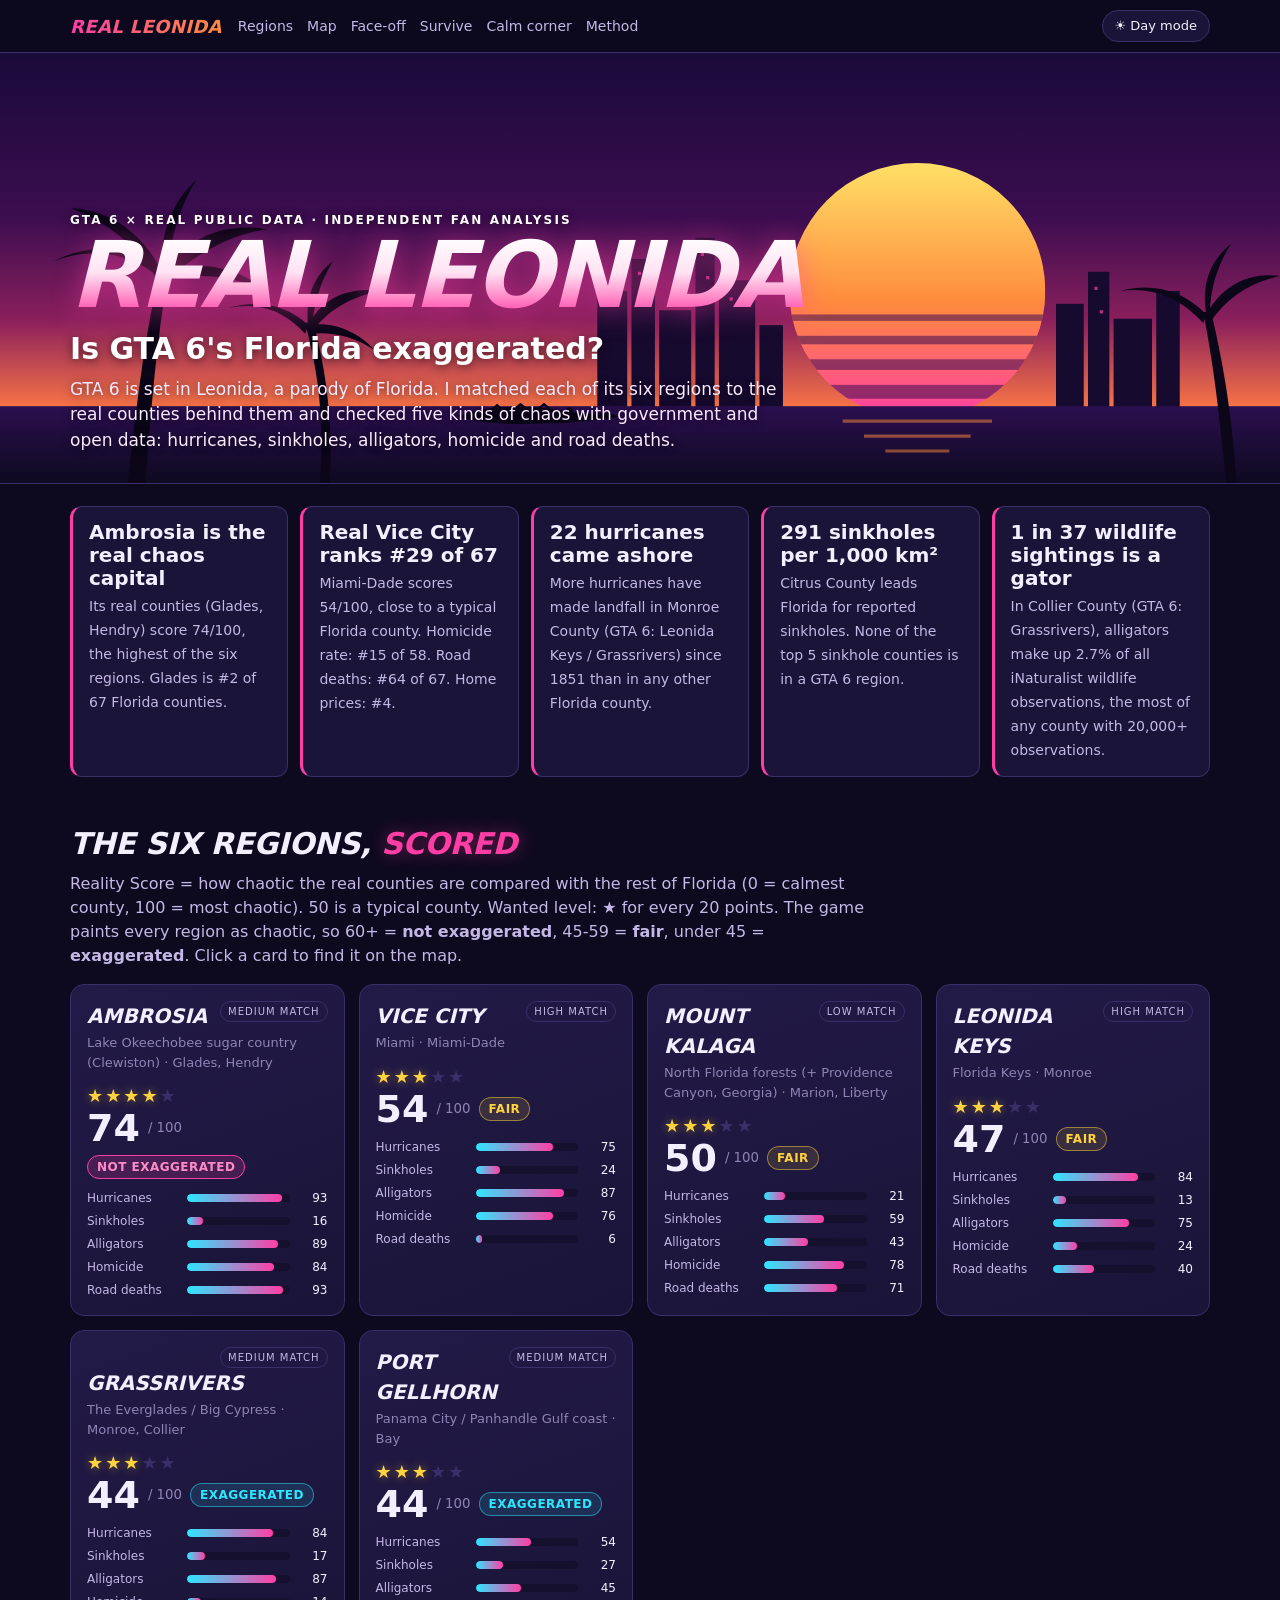
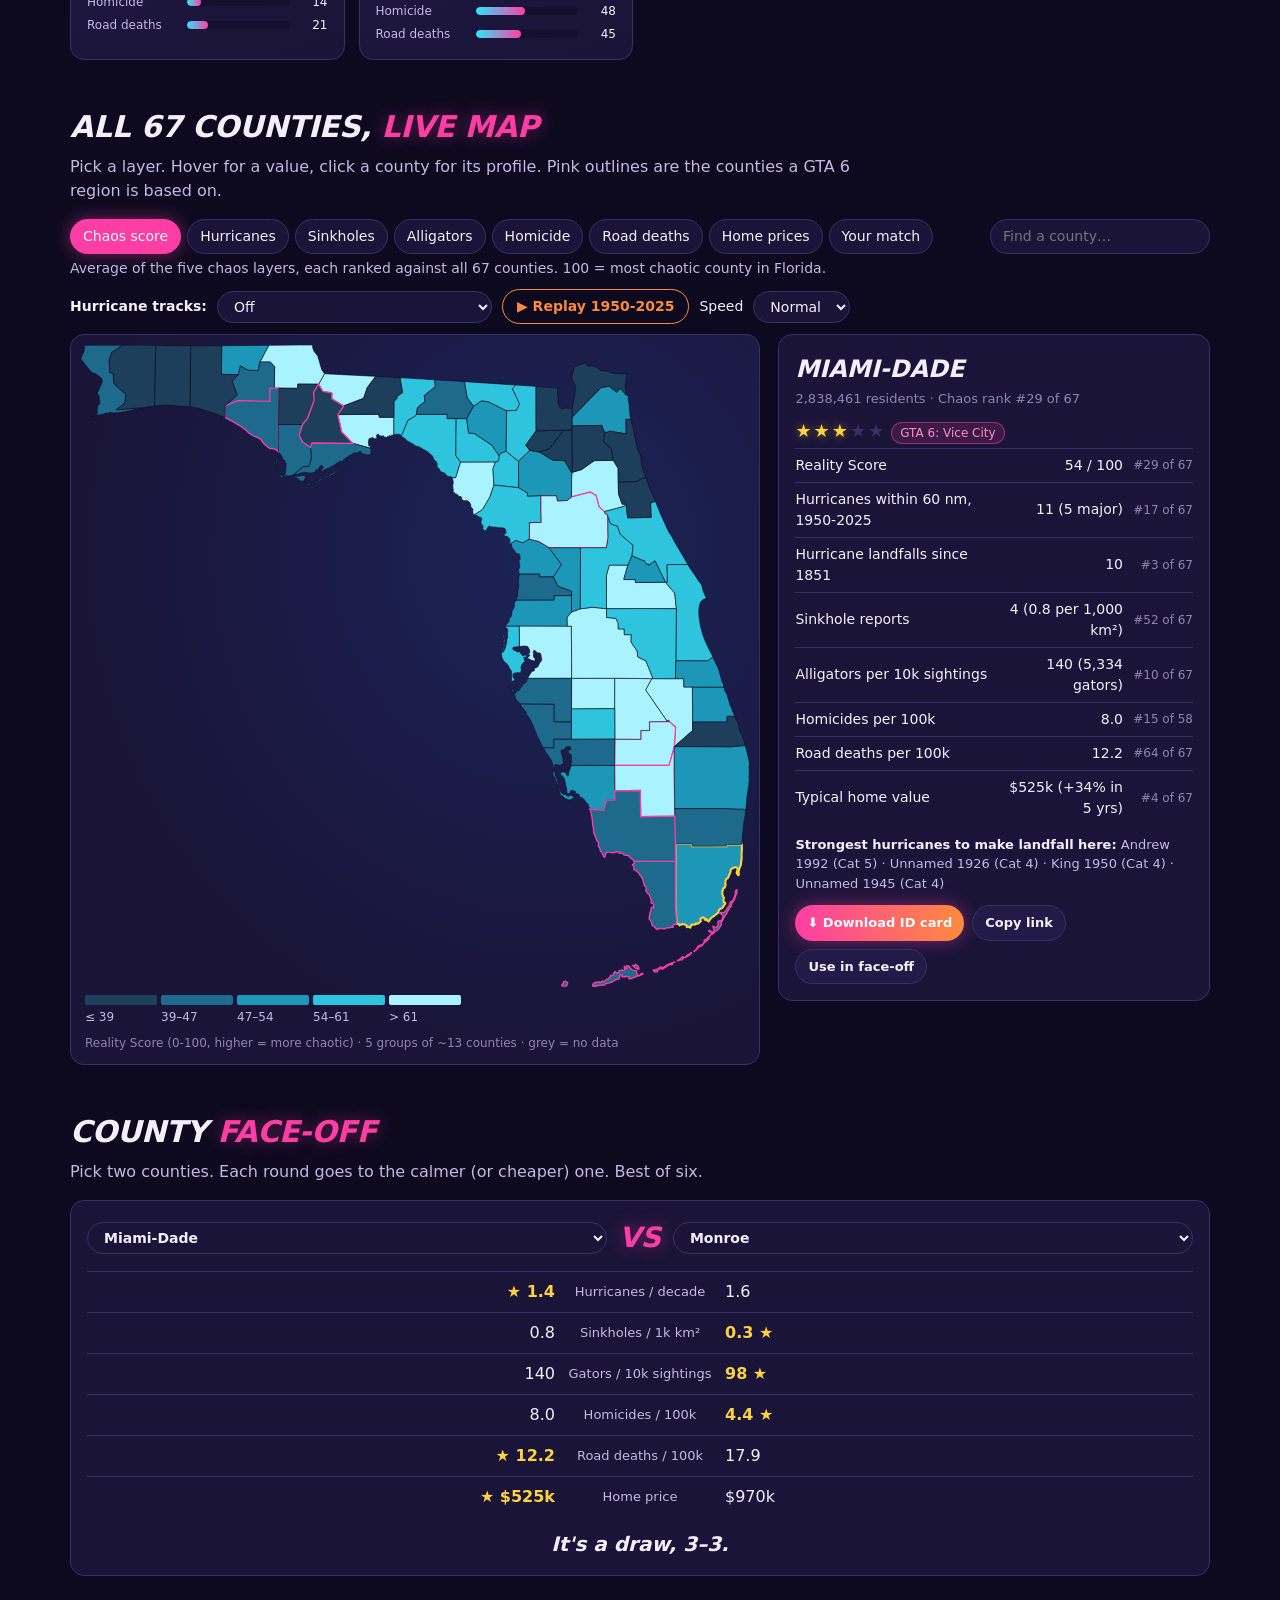
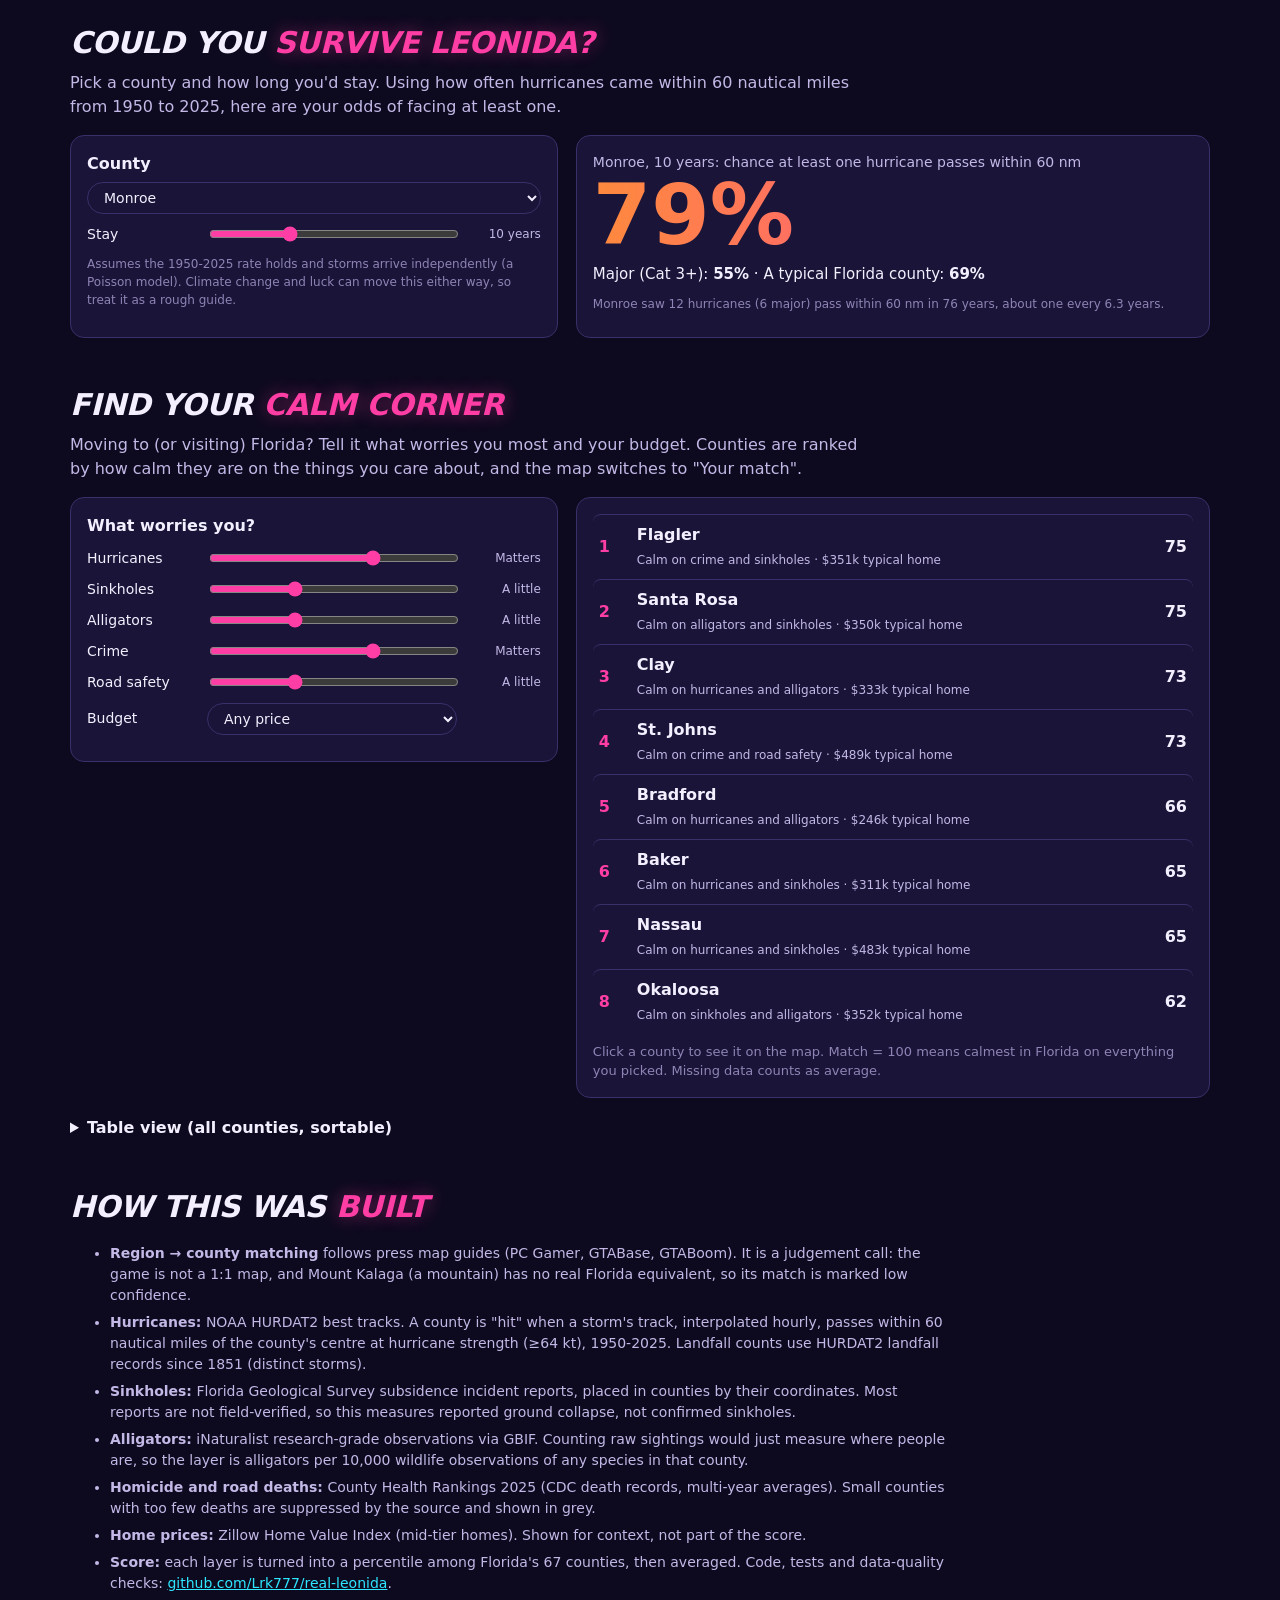
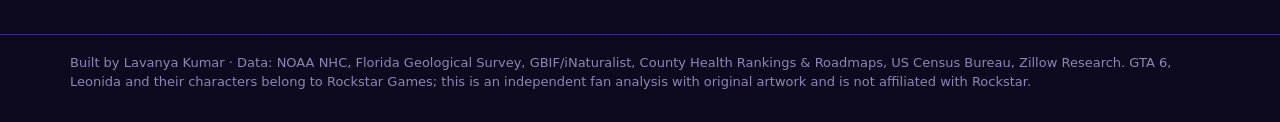
==== commit 9322ac74: "Rebuild outputs and dashboard [skip ci]" ====
--- a/site/index.html
+++ b/site/index.html
@@ -1,5 +1,5 @@
 <!DOCTYPE html>
-<html lang="en">
+<html lang="en" data-theme="night">
 <head>
 <meta charset="utf-8">
 <meta name="viewport" content="width=device-width, initial-scale=1">
@@ -7,126 +7,244 @@
 <meta name="description" content="Hurricanes, sinkholes, alligators, homicide, road deaths and home prices for all 67 Florida counties, matched to the regions of GTA 6's Leonida.">
 <style>
   :root{
-    --bg:#fbfaf7; --surface:#ffffff; --ink:#1d1d1b; --ink2:#55544f; --muted:#8a8984; --line:#e7e5df;
-    --accent:#d9468a; --accent-soft:#fbe6f0; --focus:#1c5cab;
+    --bg:#0d0a1f; --bg2:#15102e; --surface:#1a1438; --surface2:#221a47; --ink:#f4efff; --ink2:#c3b8e6; --muted:#8f84b5; --line:#3a2f68;
+    --pink:#ff3ea5; --cyan:#2ee6ff; --gold:#ffd23f; --orange:#ff8a3d; --focus:#2ee6ff;
+    --glow-pink:0 0 18px rgba(255,62,165,.45); --glow-cyan:0 0 18px rgba(46,230,255,.35);
+    --county-stroke:#0d0a1f; --na:#2a2350; --track:#ffffff;
+  }
+  [data-theme="day"]{
+    --bg:#fbfaf7; --bg2:#fff3f8; --surface:#ffffff; --surface2:#f6f5f1; --ink:#1d1d1b; --ink2:#55544f; --muted:#8a8984; --line:#e7e5df;
+    --pink:#d9468a; --cyan:#1c5cab; --gold:#b7791f; --orange:#c2410c; --focus:#1c5cab;
+    --glow-pink:none; --glow-cyan:none; --county-stroke:#ffffff; --na:#f0efec; --track:#1d1d1b;
   }
   *{box-sizing:border-box}
-  body{margin:0;background:var(--bg);color:var(--ink);font:16px/1.5 system-ui,-apple-system,"Segoe UI",Roboto,sans-serif}
+  html{scroll-behavior:smooth}
+  body{margin:0;overflow-x:hidden;background:var(--bg);color:var(--ink);font:16px/1.5 system-ui,-apple-system,"Segoe UI",Roboto,sans-serif}
   .wrap{max-width:1180px;margin:0 auto;padding:0 20px}
-  header{padding:40px 0 18px;border-bottom:1px solid var(--line);background:linear-gradient(180deg,#fff3f8 0%,var(--bg) 100%)}
-  .kicker{font-size:12px;letter-spacing:.14em;text-transform:uppercase;color:var(--accent);font-weight:700}
-  h1{font-size:clamp(28px,4.4vw,46px);line-height:1.08;margin:8px 0 10px;letter-spacing:-.02em}
-  .dek{max-width:760px;color:var(--ink2);font-size:18px;margin:0}
-  h2{font-size:22px;margin:34px 0 6px;letter-spacing:-.01em}
-  .sub{color:var(--ink2);margin:0 0 16px;max-width:780px}
+  a{color:var(--cyan)}
+  :focus-visible{outline:2px solid var(--focus);outline-offset:2px}
+
+  /* Top bar */
+  .topbar{position:sticky;top:0;z-index:20;background:rgba(13,10,31,.82);backdrop-filter:blur(8px);border-bottom:1px solid var(--line)}
+  [data-theme="day"] .topbar{background:rgba(251,250,247,.9)}
+  .topbar .wrap{display:flex;align-items:center;gap:16px;height:52px}
+  .brand{font-weight:900;font-style:italic;letter-spacing:.02em;font-size:18px;background:linear-gradient(90deg,var(--pink),var(--orange));-webkit-background-clip:text;background-clip:text;color:transparent;white-space:nowrap}
+  .nav{display:flex;gap:14px;flex:1;overflow-x:auto;scrollbar-width:none}
+  .nav a{color:var(--ink2);text-decoration:none;font-size:14px;white-space:nowrap}
+  .nav a:hover{color:var(--ink)}
+  .themebtn{font:inherit;font-size:13px;border:1px solid var(--line);background:var(--surface);color:var(--ink);border-radius:99px;padding:5px 12px;cursor:pointer;white-space:nowrap}
+
+  /* Hero */
+  .hero{position:relative;overflow:hidden;border-bottom:1px solid var(--line);background:linear-gradient(180deg,#1a0b3a 0%,#3b0d4f 38%,#8a1f5c 62%,#ff7a45 84%,#ffb347 100%)}
+  [data-theme="day"] .hero{background:linear-gradient(180deg,#bfe9ff 0%,#ffd6e8 60%,#ffe2b8 100%)}
+  .hero svg.scene{position:absolute;inset:0;width:100%;height:100%}
+  .hero .wrap{position:relative;padding:56px 20px 30px;min-height:430px;display:flex;flex-direction:column;justify-content:flex-end}
+  .kicker{font-size:12px;letter-spacing:.18em;text-transform:uppercase;color:#fff;font-weight:800;text-shadow:0 1px 8px rgba(0,0,0,.6)}
+  [data-theme="day"] .kicker{color:#8a1f52;text-shadow:none}
+  h1{margin:6px 0 8px;font-size:clamp(40px,8vw,92px);line-height:.9;font-weight:900;font-style:italic;letter-spacing:-.02em;text-transform:uppercase;
+     background:linear-gradient(180deg,#ffffff 0%,#ffe3f3 45%,#ff3ea5 100%);-webkit-background-clip:text;background-clip:text;color:transparent;filter:drop-shadow(0 4px 14px rgba(255,62,165,.55))}
+  [data-theme="day"] h1{background:linear-gradient(180deg,#5b1340 0%,#d9468a 100%);-webkit-background-clip:text;background-clip:text;filter:none}
+  .hero .q{font-size:clamp(20px,3vw,30px);font-weight:800;color:#fff;margin:0 0 6px;text-shadow:0 2px 10px rgba(0,0,0,.55)}
+  [data-theme="day"] .hero .q{color:#1d1d1b;text-shadow:none}
+  .dek{max-width:720px;color:#fbe9ff;font-size:17px;margin:0;text-shadow:0 1px 8px rgba(0,0,0,.6)}
+  [data-theme="day"] .dek{color:#3a2b3f;text-shadow:none}
+
+  h2{font-size:clamp(22px,3vw,30px);margin:44px 0 6px;font-weight:900;font-style:italic;letter-spacing:-.01em;text-transform:uppercase}
+  h2 span{color:var(--pink);text-shadow:var(--glow-pink)}
+  .sub{color:var(--ink2);margin:0 0 16px;max-width:800px}
+  .card{background:var(--surface);border:1px solid var(--line);border-radius:14px;padding:16px}
+
   .headlines{display:grid;grid-template-columns:repeat(auto-fit,minmax(200px,1fr));gap:12px;margin-top:22px}
-  .hl{background:var(--surface);border:1px solid var(--line);border-radius:10px;padding:14px 16px}
-  .hl b{display:block;font-size:21px;line-height:1.15;margin-bottom:4px}
+  .hl{background:var(--surface);border:1px solid var(--line);border-left:3px solid var(--pink);border-radius:12px;padding:14px 16px}
+  .hl b{display:block;font-size:20px;line-height:1.15;margin-bottom:4px}
   .hl span{color:var(--ink2);font-size:14px}
-  .regions{display:grid;grid-template-columns:repeat(auto-fit,minmax(270px,1fr));gap:12px}
-  .rc{background:var(--surface);border:1px solid var(--line);border-radius:10px;padding:14px 16px;cursor:pointer;transition:border-color .15s}
-  .rc:hover,.rc.on{border-color:var(--accent)}
-  .rc:focus-visible{outline:2px solid var(--focus);outline-offset:2px}
-  .rc h3{margin:0;font-size:18px}
+
+  /* Stars */
+  .stars{color:var(--gold);letter-spacing:2px;font-size:18px;white-space:nowrap;text-shadow:0 0 10px rgba(255,210,63,.45)}
+  .stars .off{color:var(--line);text-shadow:none}
+  [data-theme="day"] .stars{text-shadow:none}
+
+  /* Region cards */
+  .regions{display:grid;grid-template-columns:repeat(auto-fit,minmax(270px,1fr));gap:14px}
+  .rc{position:relative;background:linear-gradient(160deg,var(--surface2),var(--surface));border:1px solid var(--line);border-radius:14px;padding:16px;cursor:pointer;transition:transform .15s,border-color .15s,box-shadow .15s}
+  .rc:hover,.rc.on{border-color:var(--pink);box-shadow:var(--glow-pink);transform:translateY(-2px)}
+  .rc h3{margin:0;font-size:20px;font-weight:900;font-style:italic;text-transform:uppercase}
   .rc .insp{color:var(--muted);font-size:13px;margin:2px 0 10px}
-  .score{display:flex;align-items:baseline;gap:6px}
-  .score b{font-size:34px;line-height:1}
+  .score{display:flex;align-items:center;gap:8px;flex-wrap:wrap}
+  .score b{font-size:38px;line-height:1;font-weight:900}
   .score small{color:var(--muted)}
-  .conf{font-size:11px;text-transform:uppercase;letter-spacing:.08em;padding:2px 7px;border-radius:99px;background:#f0efec;color:var(--ink2);float:right}
+  .conf{font-size:10px;text-transform:uppercase;letter-spacing:.1em;padding:2px 7px;border-radius:99px;border:1px solid var(--line);color:var(--ink2);float:right}
+  .verdict{display:inline-block;font-size:12px;font-weight:800;border-radius:99px;padding:2px 9px;text-transform:uppercase;letter-spacing:.04em}
+  .v-wild{background:rgba(255,62,165,.18);color:#ff8cc8;border:1px solid var(--pink)} .v-fair{background:rgba(255,210,63,.12);color:var(--gold);border:1px solid rgba(255,210,63,.5)} .v-exag{background:rgba(46,230,255,.12);color:var(--cyan);border:1px solid rgba(46,230,255,.5)}
+  [data-theme="day"] .v-wild{color:#9b1c1c;background:#fde7e7} [data-theme="day"] .v-fair{color:#55544f;background:#f0efec} [data-theme="day"] .v-exag{color:#1c4f8f;background:#e3eefc}
   .bars{margin-top:10px;display:grid;gap:5px}
   .bar{display:grid;grid-template-columns:92px 1fr 30px;align-items:center;gap:8px;font-size:12px;color:var(--ink2)}
-  .bar i{display:block;height:8px;border-radius:4px;background:#f0efec;position:relative;overflow:hidden}
-  .bar i em{position:absolute;left:0;top:0;bottom:0;background:#3987e5;border-radius:4px}
+  .bar i{display:block;height:8px;border-radius:4px;background:var(--bg2);position:relative;overflow:hidden}
+  .bar i em{position:absolute;left:0;top:0;bottom:0;background:linear-gradient(90deg,var(--cyan),var(--pink));border-radius:4px}
   .bar span:last-child{text-align:right;color:var(--ink)}
-  .controls{display:flex;flex-wrap:wrap;gap:6px;margin:6px 0 12px}
-  .controls button{font:inherit;font-size:14px;border:1px solid var(--line);background:var(--surface);color:var(--ink);padding:6px 12px;border-radius:99px;cursor:pointer}
-  .controls button[aria-pressed="true"]{background:var(--ink);color:#fff;border-color:var(--ink)}
-  .controls button:focus-visible{outline:2px solid var(--focus);outline-offset:2px}
-  .mapgrid{display:grid;grid-template-columns:minmax(0,1.6fr) minmax(260px,1fr);gap:18px;align-items:start}
+
+  /* Map */
+  .toolbar{display:flex;flex-wrap:wrap;gap:10px;align-items:center;justify-content:space-between;margin:6px 0 4px}
+  .controls{display:flex;flex-wrap:wrap;gap:6px}
+  .pill{font:inherit;font-size:14px;border:1px solid var(--line);background:var(--surface);color:var(--ink);padding:6px 12px;border-radius:99px;cursor:pointer}
+  .pill[aria-pressed="true"]{background:var(--pink);border-color:var(--pink);color:#fff;box-shadow:var(--glow-pink)}
+  .search,.sel{font:inherit;font-size:14px;padding:6px 12px;border:1px solid var(--line);border-radius:99px;background:var(--surface);color:var(--ink)}
+  .search{min-width:0;width:220px;max-width:100%}
+  .layerdesc{color:var(--ink2);font-size:14px;margin:0 0 10px;min-height:21px}
+  .stormbar{display:flex;flex-wrap:wrap;gap:10px;align-items:center;margin:0 0 10px;font-size:14px}
+  .stormbar select{max-width:min(330px,100%)}
+  .playbtn{font:inherit;font-size:14px;font-weight:700;padding:6px 14px;border-radius:99px;border:1px solid var(--orange);background:transparent;color:var(--orange);cursor:pointer}
+  .playbtn:disabled{opacity:.4;cursor:default}
+  #stormInfo{color:var(--ink2)}
+  .mapgrid{display:grid;grid-template-columns:minmax(0,1.6fr) minmax(270px,1fr);gap:18px;align-items:start}
   @media (max-width:860px){.mapgrid{grid-template-columns:1fr}}
-  .mapbox{background:var(--surface);border:1px solid var(--line);border-radius:10px;padding:10px;position:relative}
-  svg{width:100%;height:auto;display:block}
-  path.c{stroke:#fff;stroke-width:.8;cursor:pointer}
+  .mapbox{background:radial-gradient(ellipse at 70% 30%,#1b2457 0%,var(--surface) 70%);border:1px solid var(--line);border-radius:14px;padding:10px;position:relative}
+  [data-theme="day"] .mapbox{background:var(--surface)}
+  svg#map{width:100%;height:auto;display:block;overflow:hidden}
+  path.c{stroke:var(--county-stroke);stroke-width:.8;cursor:pointer}
   path.c:hover{stroke:var(--ink);stroke-width:1.6}
-  path.c.sel{stroke:var(--accent);stroke-width:2.6}
-  path.c.reg{stroke:var(--accent);stroke-width:1.8}
-  path.c.na{fill:#f0efec}
-  .legend{display:flex;align-items:center;gap:0;margin:8px 4px 2px;font-size:12px;color:var(--ink2);flex-wrap:wrap}
-  .legend .sw{width:46px;height:10px;margin-right:2px}
-  .legend .lab{width:48px;text-align:left}
+  path.c.reg{stroke:var(--pink);stroke-width:1.8}
+  path.c.sel{stroke:var(--gold);stroke-width:2.8}
+  path.c.na{fill:var(--na)}
+  .trk .base{fill:none;stroke:var(--track);stroke-width:1.2;stroke-opacity:.55;stroke-linejoin:round;stroke-linecap:round}
+  .trk circle.p{opacity:.9}
+  .trk{pointer-events:none;transition:opacity .25s}
+  .trk.off{opacity:0}
+  .trk.dim{opacity:.22}
+  .trk.on .base{stroke-width:2.2;stroke-opacity:.95}
+  .lf{fill:none;stroke:#fff;stroke-width:2}
+  .trk.on .lf{animation:pulse 1.4s ease-out infinite}
+  @keyframes pulse{0%{r:3;stroke-opacity:1}100%{r:18;stroke-opacity:0}}
+  @media (prefers-reduced-motion: reduce){.trk.on .lf{animation:none}}
+  .yearbadge{font:900 italic 40px system-ui,sans-serif;fill:var(--orange)}
+  .legend{display:flex;align-items:flex-start;flex-wrap:wrap;gap:4px;margin:8px 4px 2px;font-size:12px;color:var(--ink2)}
   .legend .unit{width:100%;margin-top:4px;color:var(--muted)}
-  .tip{position:absolute;pointer-events:none;background:var(--ink);color:#fff;font-size:13px;padding:6px 9px;border-radius:6px;white-space:nowrap;opacity:0;transition:opacity .08s}
-  .panel{background:var(--surface);border:1px solid var(--line);border-radius:10px;padding:16px}
-  .panel h3{margin:0 0 2px;font-size:22px}
-  .panel .meta{color:var(--muted);font-size:13px;margin-bottom:10px}
+  .catlegend{display:none;gap:10px;flex-wrap:wrap;font-size:12px;color:var(--ink2);margin:6px 4px 0}
+  .catlegend.show{display:flex}
+  .catlegend i{display:inline-block;width:10px;height:10px;border-radius:50%;margin-right:4px;vertical-align:-1px}
+  .tip{position:absolute;pointer-events:none;background:#000;color:#fff;font-size:13px;padding:6px 9px;border-radius:6px;white-space:nowrap;opacity:0;transition:opacity .08s;border:1px solid var(--pink)}
+  .panel h3{margin:0 0 2px;font-size:24px;font-weight:900;font-style:italic;text-transform:uppercase}
+  .panel .meta{color:var(--muted);font-size:13px;margin-bottom:8px}
   .panel table{width:100%;border-collapse:collapse;font-size:14px}
   .panel td{padding:6px 0;border-top:1px solid var(--line)}
   .panel td:nth-child(2){text-align:right;font-variant-numeric:tabular-nums}
   .panel td:nth-child(3){text-align:right;color:var(--muted);font-size:12px;width:70px}
-  .tag{display:inline-block;background:var(--accent-soft);color:#8a1f52;font-size:12px;border-radius:99px;padding:1px 8px;margin:0 4px 4px 0}
-  details{margin-top:14px}
-  summary{cursor:pointer;font-weight:600}
-  .tbl{overflow:auto;max-height:520px;border:1px solid var(--line);border-radius:10px;background:var(--surface);margin-top:10px}
+  .tag{display:inline-block;background:rgba(255,62,165,.15);color:#ff8cc8;border:1px solid rgba(255,62,165,.5);font-size:12px;border-radius:99px;padding:1px 8px;margin:0 4px 4px 0}
+  [data-theme="day"] .tag{color:#8a1f52;background:#fbe6f0}
+  .storms{margin-top:10px;font-size:13px;color:var(--ink2)}
+  .storms b{color:var(--ink)}
+  .btnrow{display:flex;gap:8px;flex-wrap:wrap;margin-top:12px}
+  .btn{font:inherit;font-size:13px;font-weight:700;padding:7px 12px;border-radius:99px;border:1px solid var(--line);background:var(--surface2);color:var(--ink);cursor:pointer}
+  .btn.hot{background:linear-gradient(90deg,var(--pink),var(--orange));border:0;color:#fff;box-shadow:var(--glow-pink)}
+
+  /* Face-off */
+  .vs{display:grid;grid-template-columns:1fr auto 1fr;gap:12px;align-items:center;margin-bottom:12px}
+  .vs .sel{width:100%;font-weight:700}
+  .vs .x{font-weight:900;font-style:italic;font-size:28px;color:var(--pink);text-shadow:var(--glow-pink)}
+  .round{display:grid;grid-template-columns:1fr 150px 1fr;gap:10px;align-items:center;padding:8px 0;border-top:1px solid var(--line);font-variant-numeric:tabular-nums}
+  .round .l{text-align:right}
+  .round .m{text-align:center;font-size:13px;color:var(--ink2)}
+  .round .win{color:var(--gold);font-weight:800}
+  .round .win::after{content:" ★"}
+  .round .l.win::after{content:""} .round .l.win::before{content:"★ "}
+  .verdictbig{margin-top:12px;font-size:20px;font-weight:900;font-style:italic;text-align:center}
+
+  /* Survive */
+  .survive{display:grid;grid-template-columns:minmax(260px,1fr) minmax(0,1.3fr);gap:18px;align-items:stretch}
+  @media (max-width:860px){.survive{grid-template-columns:1fr}}
+  .big{font-size:clamp(48px,8vw,84px);font-weight:900;line-height:1;background:linear-gradient(90deg,var(--orange),var(--pink));-webkit-background-clip:text;background-clip:text;color:transparent}
+  .slider{display:grid;grid-template-columns:110px 1fr 74px;gap:10px;align-items:center;margin:10px 0;font-size:14px}
+  .slider input{width:100%;accent-color:var(--pink)}
+  .slider output{font-size:12px;color:var(--ink2);text-align:right}
+  .note{font-size:12px;color:var(--muted);margin-top:10px}
+
+  /* Finder */
+  .finder{display:grid;grid-template-columns:minmax(260px,1fr) minmax(0,1.3fr);gap:18px;align-items:start}
+  @media (max-width:860px){.finder{grid-template-columns:1fr}}
+  .results ol{margin:0;padding:0;list-style:none}
+  .results li{display:grid;grid-template-columns:28px 1fr auto;gap:10px;align-items:center;padding:8px 6px;border-top:1px solid var(--line);cursor:pointer;border-radius:8px}
+  .results li:hover,.results li:focus-visible{background:var(--surface2);outline:none}
+  .results li .n{font-weight:900;color:var(--pink)}
+  .results li .why{font-size:12px;color:var(--ink2)}
+  .results li .m{font-variant-numeric:tabular-nums;font-weight:900}
+  .hint{font-size:13px;color:var(--muted);margin:8px 0 0}
+
+  details{margin-top:18px}
+  summary{cursor:pointer;font-weight:700}
+  .tbl{overflow:auto;max-height:520px;border:1px solid var(--line);border-radius:12px;background:var(--surface);margin-top:10px}
   .tbl table{border-collapse:collapse;width:100%;font-size:13px;font-variant-numeric:tabular-nums}
   .tbl th,.tbl td{padding:6px 10px;border-bottom:1px solid var(--line);text-align:right;white-space:nowrap}
   .tbl th:first-child,.tbl td:first-child{text-align:left;position:sticky;left:0;background:var(--surface)}
-  .tbl th{position:sticky;top:0;background:#f6f5f1;cursor:pointer;font-weight:600}
-  .method{color:var(--ink2);font-size:14px;max-width:860px}
+  .tbl th{position:sticky;top:0;background:var(--surface2);cursor:pointer;font-weight:700}
+  .method{color:var(--ink2);font-size:14px;max-width:880px}
   .method li{margin-bottom:6px}
-  footer{margin:40px 0 30px;padding-top:16px;border-top:1px solid var(--line);color:var(--muted);font-size:13px}
-  a{color:#1c5cab}
-  .verdict{display:inline-block;font-size:12px;font-weight:600;border-radius:99px;padding:2px 9px;margin-left:8px;vertical-align:middle}
-  .v-wild{background:#fde7e7;color:#9b1c1c} .v-fair{background:#f0efec;color:#55544f} .v-exag{background:#e3eefc;color:#1c4f8f}
-  .toolbar{display:flex;flex-wrap:wrap;gap:10px;align-items:center;justify-content:space-between;margin:6px 0 4px}
-  .search{font:inherit;font-size:14px;padding:6px 12px;border:1px solid var(--line);border-radius:99px;min-width:220px;background:var(--surface)}
-  .search:focus-visible{outline:2px solid var(--focus);outline-offset:1px}
-  .layerdesc{color:var(--ink2);font-size:14px;margin:0 0 10px;min-height:21px}
-  .storms{margin-top:10px;font-size:13px;color:var(--ink2)}
-  .storms b{color:var(--ink)}
-  .finder{display:grid;grid-template-columns:minmax(260px,1fr) minmax(0,1.3fr);gap:18px;align-items:start}
-  @media (max-width:860px){.finder{grid-template-columns:1fr}}
-  .card{background:var(--surface);border:1px solid var(--line);border-radius:10px;padding:16px}
-  .slider{display:grid;grid-template-columns:110px 1fr 74px;gap:10px;align-items:center;margin:8px 0;font-size:14px}
-  .slider input{width:100%;accent-color:#1c5cab}
-  .slider output{font-size:12px;color:var(--ink2);text-align:right}
-  .budget{font:inherit;font-size:14px;padding:5px 8px;border:1px solid var(--line);border-radius:8px;background:var(--surface)}
-  .results ol{margin:0;padding:0;list-style:none;counter-reset:r}
-  .results li{display:grid;grid-template-columns:28px 1fr auto;gap:10px;align-items:center;padding:8px 6px;border-top:1px solid var(--line);cursor:pointer;border-radius:6px}
-  .results li:hover,.results li:focus-visible{background:#f6f5f1;outline:none}
-  .results li .n{font-weight:700;color:var(--muted)}
-  .results li .why{font-size:12px;color:var(--ink2)}
-  .results li .m{font-variant-numeric:tabular-nums;font-weight:700}
-  .hint{font-size:13px;color:var(--muted);margin:8px 0 0}
-  .stormbar{display:flex;flex-wrap:wrap;gap:10px;align-items:center;margin:0 0 10px;font-size:14px}
-  .stormbar select{font:inherit;font-size:14px;padding:5px 8px;border:1px solid var(--line);border-radius:8px;background:var(--surface);max-width:320px}
-  .stormbar button{font:inherit;font-size:14px;padding:5px 12px;border-radius:99px;border:1px solid #b42318;background:#fff;color:#b42318;cursor:pointer}
-  .stormbar button:disabled{opacity:.4;cursor:default}
-  #stormInfo{color:var(--ink2)}
-  svg#map{overflow:hidden}
-  path.track{fill:none;stroke:#b42318;stroke-width:1.4;stroke-opacity:.35;stroke-linejoin:round;stroke-linecap:round;pointer-events:none}
-  path.track.on{stroke-width:3.2;stroke-opacity:.95}
-  path.track.off{stroke-opacity:0}
-  .yearbadge{font:700 34px system-ui,sans-serif;fill:#b42318;fill-opacity:.85}
-  .copy{font:inherit;font-size:13px;padding:4px 10px;border:1px solid var(--line);border-radius:99px;background:var(--surface);cursor:pointer;margin-top:10px}
+  footer{margin:40px 0 0;padding:18px 0 30px;border-top:1px solid var(--line);color:var(--muted);font-size:13px}
+  @media (max-width:600px){.hero .wrap{background:linear-gradient(0deg,rgba(13,10,31,.75),rgba(13,10,31,0) 75%)} .round{grid-template-columns:1fr 110px 1fr} .slider{grid-template-columns:90px 1fr 64px}}
 </style>
 </head>
 <body>
-<header>
+<div class="topbar"><div class="wrap">
+  <span class="brand">REAL LEONIDA</span>
+  <nav class="nav" aria-label="Sections"><a href="#regions-h">Regions</a><a href="#map-h">Map</a><a href="#faceoff-h">Face-off</a><a href="#survive-h">Survive</a><a href="#finder-h">Calm corner</a><a href="#method-h">Method</a></nav>
+  <button type="button" class="themebtn" id="themebtn" aria-label="Switch colour theme">☀ Day mode</button>
+</div></div>
+
+<header class="hero">
+  <svg class="scene" viewBox="0 0 1200 430" preserveAspectRatio="xMidYMax slice" aria-hidden="true">
+    <defs>
+      <linearGradient id="sun" x1="0" y1="0" x2="0" y2="1"><stop offset="0" stop-color="#ffe066"/><stop offset=".55" stop-color="#ff8a3d"/><stop offset="1" stop-color="#ff3ea5"/></linearGradient>
+      <clipPath id="sunclip"><circle cx="860" cy="250" r="120"/></clipPath>
+      <linearGradient id="sea" x1="0" y1="0" x2="0" y2="1"><stop offset="0" stop-color="#2b0f4f"/><stop offset="1" stop-color="#0d0a1f"/></linearGradient>
+    </defs>
+    <g clip-path="url(#sunclip)">
+      <rect x="740" y="130" width="240" height="240" fill="url(#sun)"/>
+      <g fill="#3b0d4f" opacity=".55"><rect x="740" y="272" width="240" height="6"/><rect x="740" y="292" width="240" height="8"/><rect x="740" y="314" width="240" height="10"/><rect x="740" y="338" width="240" height="13"/></g>
+    </g>
+    <!-- skyline -->
+    <g fill="#160a2e">
+      <rect x="560" y="250" width="28" height="110"/><rect x="592" y="220" width="22" height="140"/><rect x="618" y="268" width="30" height="92"/>
+      <rect x="652" y="200" width="18" height="160"/><rect x="674" y="240" width="34" height="120"/><rect x="712" y="282" width="22" height="78"/>
+      <rect x="990" y="262" width="26" height="98"/><rect x="1020" y="232" width="20" height="128"/><rect x="1044" y="276" width="36" height="84"/><rect x="1084" y="250" width="22" height="110"/>
+    </g>
+    <g fill="#ff3ea5" opacity=".7"><rect x="598" y="232" width="3" height="3"/><rect x="606" y="246" width="3" height="3"/><rect x="657" y="214" width="3" height="3"/><rect x="662" y="236" width="3" height="3"/><rect x="684" y="256" width="3" height="3"/><rect x="1026" y="246" width="3" height="3"/><rect x="1031" y="268" width="3" height="3"/></g>
+    <rect x="0" y="358" width="1200" height="72" fill="url(#sea)"/>
+    <g stroke="#ff8a3d" stroke-opacity=".5" stroke-width="3"><line x1="790" y1="372" x2="930" y2="372"/><line x1="810" y1="386" x2="910" y2="386"/><line x1="830" y1="400" x2="890" y2="400"/></g>
+    <!-- palms -->
+    <g fill="#0b0618">
+      <path d="M120 430 C128 360 134 300 150 230 L158 232 C146 300 142 362 136 430 Z"/>
+      <path d="M152 232 C120 205 85 205 50 222 C88 208 122 214 150 238 Z"/><path d="M152 232 C130 190 100 175 66 172 C100 186 128 206 148 240 Z"/>
+      <path d="M152 232 C180 196 214 186 250 192 C214 198 186 214 156 240 Z"/><path d="M152 232 C190 220 225 228 252 252 C222 236 188 232 156 240 Z"/>
+      <path d="M152 232 C150 196 160 168 184 146 C168 172 160 200 156 236 Z"/>
+      <path d="M300 430 C304 380 300 330 286 280 L293 278 C308 330 312 382 309 430 Z"/>
+      <path d="M289 282 C268 262 240 258 214 266 C242 260 266 268 286 290 Z"/><path d="M289 282 C302 256 328 246 356 250 C328 256 306 268 292 290 Z"/>
+      <path d="M289 282 C286 256 294 236 312 222 C300 242 294 262 292 288 Z"/><path d="M289 282 C312 278 336 288 352 306 C332 292 310 288 292 290 Z"/>
+      <path d="M1150 430 C1144 380 1140 330 1128 270 L1135 268 C1150 330 1156 380 1159 430 Z"/>
+      <path d="M1131 272 C1108 248 1078 242 1050 250 C1080 246 1106 256 1128 280 Z"/><path d="M1131 272 C1146 244 1172 232 1200 236 C1172 242 1150 256 1134 280 Z"/>
+      <path d="M1131 272 C1126 244 1134 222 1154 206 C1140 228 1134 250 1134 278 Z"/>
+    </g>
+    <!-- gator (original drawing) -->
+    <g fill="#0b0618" transform="translate(430 362)">
+      <path d="M0 6 C20 -4 60 -6 96 0 C110 2 124 4 140 2 L150 6 L138 8 C120 10 100 12 80 12 C50 14 20 12 0 6 Z"/>
+      <circle cx="104" cy="0" r="3"/><path d="M30 0 l6 -5 l6 5 M52 -1 l6 -5 l6 5 M74 -1 l6 -5 l6 5" stroke="#0b0618" stroke-width="2" fill="none"/>
+    </g>
+  </svg>
   <div class="wrap">
-    <div class="kicker">GTA 6 × public data</div>
-    <h1>Is GTA 6's Florida exaggerated?</h1>
+    <div class="kicker">GTA 6 × real public data · independent fan analysis</div>
+    <h1>Real Leonida</h1>
+    <p class="q">Is GTA 6's Florida exaggerated?</p>
     <p class="dek">GTA 6 is set in Leonida, a parody of Florida. I matched each of its six regions to the real counties behind them and checked five kinds of chaos with government and open data: hurricanes, sinkholes, alligators, homicide and road deaths.</p>
-    <div class="headlines" id="headlines"></div>
   </div>
 </header>
 
 <main class="wrap">
-  <h2>The six regions of Leonida, scored against real Florida</h2>
-  <p class="sub">Reality Score = how chaotic the real counties are compared with the rest of Florida (0 = calmest county, 100 = most chaotic), averaged over the five layers. 50 is a typical Florida county. Verdict: the game paints every region as chaotic, so 60+ = <b>not exaggerated</b>, 45-59 = <b>fair</b>, under 45 = <b>exaggerated</b>. Click a card to find it on the map.</p>
+  <div class="headlines" id="headlines"></div>
+
+  <h2 id="regions-h">The six regions, <span>scored</span></h2>
+  <p class="sub">Reality Score = how chaotic the real counties are compared with the rest of Florida (0 = calmest county, 100 = most chaotic). 50 is a typical county. Wanted level: ★ for every 20 points. The game paints every region as chaotic, so 60+ = <b>not exaggerated</b>, 45-59 = <b>fair</b>, under 45 = <b>exaggerated</b>. Click a card to find it on the map.</p>
   <div class="regions" id="regions"></div>
 
-  <h2>All 67 Florida counties</h2>
-  <p class="sub">Pick a layer. Hover for a value, click a county for its full profile. Pink outlines are the counties a GTA 6 region is based on.</p>
+  <h2 id="map-h">All 67 counties, <span>live map</span></h2>
+  <p class="sub">Pick a layer. Hover for a value, click a county for its profile. Pink outlines are the counties a GTA 6 region is based on.</p>
   <div class="toolbar">
     <div class="controls" id="controls" role="group" aria-label="Map layer"></div>
     <input class="search" id="search" list="countylist" placeholder="Find a county…" aria-label="Find a county">
@@ -135,20 +253,43 @@
   <p class="layerdesc" id="layerdesc"></p>
   <div class="stormbar">
     <label for="trackSel"><b>Hurricane tracks:</b></label>
-    <select id="trackSel"></select>
-    <button type="button" id="play">▶ Play 1950-2025</button>
+    <select class="sel" id="trackSel"></select>
+    <button type="button" class="playbtn" id="play">▶ Replay 1950-2025</button>
+    <label for="speed" class="sr">Speed</label>
+    <select class="sel" id="speed" aria-label="Replay speed"><option value="1.8">Slow</option><option value="1" selected>Normal</option><option value="0.5">Fast</option></select>
     <span id="stormInfo" aria-live="polite"></span>
   </div>
   <div class="mapgrid">
     <div class="mapbox" id="mapbox">
-      <svg id="map" role="img" aria-label="Choropleth map of Florida counties"></svg>
+      <svg id="map" role="img" aria-label="Map of Florida counties"></svg>
       <div class="legend" id="legend"></div>
+      <div class="catlegend" id="catlegend"><span><i style="background:#ffe066"></i>Cat 1</span><span><i style="background:#ffb347"></i>Cat 2</span><span><i style="background:#ff7a45"></i>Cat 3</span><span><i style="background:#ff3d6e"></i>Cat 4</span><span><i style="background:#d63cff"></i>Cat 5</span><span>◯ landfall</span></div>
       <div class="tip" id="tip"></div>
     </div>
-    <div class="panel" id="panel"></div>
-  </div>
-
-  <h2>Find your calm corner of Leonida</h2>
+    <div class="card panel" id="panel"></div>
+  </div>
+
+  <h2 id="faceoff-h">County <span>face-off</span></h2>
+  <p class="sub">Pick two counties. Each round goes to the calmer (or cheaper) one. Best of six.</p>
+  <div class="card">
+    <div class="vs"><select class="sel" id="fa" aria-label="First county"></select><span class="x">VS</span><select class="sel" id="fb" aria-label="Second county"></select></div>
+    <div id="rounds"></div>
+    <div class="verdictbig" id="fightverdict"></div>
+  </div>
+
+  <h2 id="survive-h">Could you <span>survive Leonida?</span></h2>
+  <p class="sub">Pick a county and how long you'd stay. Using how often hurricanes came within 60 nautical miles from 1950 to 2025, here are your odds of facing at least one.</p>
+  <div class="survive">
+    <div class="card">
+      <label for="sv" style="font-weight:700">County</label>
+      <select class="sel" id="sv" style="width:100%;margin-top:6px"></select>
+      <div class="slider"><label for="yrs">Stay</label><input type="range" id="yrs" min="1" max="30" value="10"><output id="yrso">10 years</output></div>
+      <p class="note">Assumes the 1950-2025 rate holds and storms arrive independently (a Poisson model). Climate change and luck can move this either way, so treat it as a rough guide.</p>
+    </div>
+    <div class="card" id="svout"></div>
+  </div>
+
+  <h2 id="finder-h">Find your <span>calm corner</span></h2>
   <p class="sub">Moving to (or visiting) Florida? Tell it what worries you most and your budget. Counties are ranked by how calm they are on the things you care about, and the map switches to "Your match".</p>
   <div class="finder">
     <div class="card" id="prefs"></div>
@@ -160,10 +301,10 @@
     <div class="tbl"><table id="table"></table></div>
   </details>
 
-  <h2>How this was built</h2>
-  <ul class="method" id="method">
+  <h2 id="method-h">How this was <span>built</span></h2>
+  <ul class="method">
     <li><b>Region → county matching</b> follows press map guides (PC Gamer, GTABase, GTABoom). It is a judgement call: the game is not a 1:1 map, and Mount Kalaga (a mountain) has no real Florida equivalent, so its match is marked low confidence.</li>
-    <li><b>Hurricanes:</b> NOAA HURDAT2 best tracks. A county is "hit" when a storm's track, interpolated hourly, passes within 60 nautical miles of the county's centre at hurricane strength (≥64 kt), 1950-2025. Landfall counts use HURDAT2 landfall records since 1851.</li>
+    <li><b>Hurricanes:</b> NOAA HURDAT2 best tracks. A county is "hit" when a storm's track, interpolated hourly, passes within 60 nautical miles of the county's centre at hurricane strength (≥64 kt), 1950-2025. Landfall counts use HURDAT2 landfall records since 1851 (distinct storms).</li>
     <li><b>Sinkholes:</b> Florida Geological Survey subsidence incident reports, placed in counties by their coordinates. Most reports are not field-verified, so this measures reported ground collapse, not confirmed sinkholes.</li>
     <li><b>Alligators:</b> iNaturalist research-grade observations via GBIF. Counting raw sightings would just measure where people are, so the layer is alligators per 10,000 wildlife observations of any species in that county.</li>
     <li><b>Homicide and road deaths:</b> County Health Rankings 2025 (CDC death records, multi-year averages). Small counties with too few deaths are suppressed by the source and shown in grey.</li>
@@ -171,7 +312,7 @@
     <li><b>Score:</b> each layer is turned into a percentile among Florida's 67 counties, then averaged. Code, tests and data-quality checks: <a href="https://github.com/Lrk777/real-leonida">github.com/Lrk777/real-leonida</a>.</li>
   </ul>
 </main>
-<footer><div class="wrap">Built by Lavanya Kumar · Data: NOAA NHC, Florida Geological Survey, GBIF/iNaturalist, County Health Rankings &amp; Roadmaps, US Census Bureau, Zillow Research. GTA 6 and Leonida belong to Rockstar Games; this is an independent fan analysis.</div></footer>
+<footer><div class="wrap">Built by Lavanya Kumar · Data: NOAA NHC, Florida Geological Survey, GBIF/iNaturalist, County Health Rankings &amp; Roadmaps, US Census Bureau, Zillow Research. GTA 6, Leonida and their characters belong to Rockstar Games; this is an independent fan analysis with original artwork and is not affiliated with Rockstar.</div></footer>
 
 <script>
 const D = {"tracks":[{"id":"AL051950","name":"Easy","year":1950,"landfall_kt":105,"counties":["Hernando","Levy"],"pts":[[524.9,1511.8,40],[524.9,1485.0,45],[524.9,1458.3,50],[524.9,1431.5,50],[513.1,1404.8,55],[513.1,1378.0,55],[524.9,1351.3,55],[584.1,1284.4,70],[596.0,1271.0,70],[619.6,1150.6,80],[631.5,1110.5,80],[631.5,963.3,75],[596.0,816.2,75],[572.3,642.2,80],[513.1,521.8,85],[489.4,441.6,85],[453.9,401.4,85],[465.8,388.1,95],[513.1,334.6,105],[548.6,294.4,105],[572.3,254.3,105],[572.3,254.3,105],[572.3,307.8,95],[584.1,334.6,90],[596.0,347.9,75],[655.1,374.7,60],[702.5,321.2,40],[714.3,227.5,40],[678.8,107.1,35],[548.6,-26.6,30],[335.6,-133.7,25],[205.4,-280.8,25],[75.2,-387.8,20],[-78.7,-561.7,20],[-102.4,-561.7,20],[-197.1,-575.1,20],[-256.3,-535.0,20],[-268.1,-615.3,20],[-303.6,-655.4,20]],"lf":[[572.3,254.3,105],[584.1,334.6,90]]},{"id":"AL111950","name":"King","year":1950,"landfall_kt":115,"counties":["Miami-Dade"],"pts":[[406.6,2006.8,25],[442.1,2006.8,25],[453.9,2006.8,25],[465.8,2006.8,30],[477.6,1993.4,30],[489.4,1980.0,30],[513.1,1966.6,35],[584.1,1926.5,40],[667.0,1886.4,45],[785.3,1846.2,50],[903.7,1779.3,55],[986.6,1685.7,65],[1022.1,1618.8,70],[1057.6,1565.3,75],[1104.9,1471.7,80],[1104.9,1351.3,80],[1116.8,1324.5,75],[1104.9,1177.3,65],[1022.1,1043.6,70],[962.9,936.6,90],[927.4,842.9,105],[880.0,709.1,115],[868.2,682.4,115],[785.3,521.8,80],[726.2,321.2,70],[619.6,133.9,65],[489.4,-13.3,45],[371.1,-93.5,35],[276.4,-147.0,25],[193.5,-200.5,20],[134.3,-254.1,20]],"lf":[[880.0,709.1,115]]},{"id":"AL051960","name":"Donna","year":1960,"landfall_kt":125,"counties":["Collier","Monroe"],"pts":[[7674.2,2782.7,25],[7508.5,2796.0,25],[7354.6,2782.7,25],[7188.9,2769.3,25],[7011.4,2742.5,25],[6822.0,2715.8,30],[6632.6,2689.0,30],[6455.0,2662.3,35],[6277.5,2622.1,35],[6088.1,2582.0,40],[5898.7,2541.9,50],[5709.3,2501.7,55],[5508.1,2461.6,65],[5306.9,2421.5,70],[5129.4,2368.0,75],[4951.8,2327.8,85],[4738.7,2287.7,95],[4525.7,2234.2,100],[4312.6,2180.7,105],[4087.7,2100.4,105],[3862.8,2020.1,105],[3673.5,1953.2,110],[3484.1,1926.5,110],[3306.5,1886.4,110],[3164.5,1819.5,110],[3058.0,1779.3,110],[3022.5,1766.0,110],[2915.9,1725.8,110],[2868.6,1699.1,110],[2702.9,1592.1,110],[2584.5,1511.8,110],[2501.6,1458.3,115],[2383.3,1391.4,115],[2288.6,1311.1,120],[2217.6,1271.0,120],[2122.9,1230.9,125],[2028.2,1204.1,120],[1933.5,1190.7,110],[1815.1,1190.7,110],[1684.9,1177.3,110],[1578.4,1177.3,105],[1460.0,1164.0,100],[1400.8,1150.6,105],[1365.3,1150.6,105],[1270.6,1123.8,110],[1164.1,1083.7,110],[1057.6,1043.6,110],[974.7,976.7,110],[891.9,909.8,115],[809.0,842.9,125],[797.2,829.5,125],[749.8,762.6,115],[714.3,682.4,105],[690.7,628.9,105],[678.8,495.1,85],[702.5,361.3,65],[785.3,174.0,75],[915.5,-13.3,80],[1104.9,-267.4,90],[1223.3,-481.5,90],[1294.3,-548.4,85],[1519.2,-842.7,85],[1696.8,-1217.2,85],[1744.1,-1297.5,85],[1803.3,-1377.8,80],[1945.3,-1578.4,60],[2253.1,-2113.5,60],[2560.8,-2541.6,60],[2975.1,-2956.3,60],[3484.1,-3344.3,45],[3981.2,-3678.7,40],[4454.7,-4013.2,40]],"lf":[[797.2,829.5,125],[714.3,682.4,105]]},{"id":"AL031965","name":"Betsy","year":1965,"landfall_kt":100,"counties":["Monroe"],"pts":[[4395.5,2675.6,25],[4241.6,2648.9,30],[4087.7,2622.1,30],[3922.0,2582.0,30],[3732.6,2528.5,30],[3519.6,2434.8,30],[3294.7,2274.3,30],[3140.8,2127.2,30],[3034.3,1980.0,30],[2951.4,1792.7,35],[2927.8,1752.6,35],[2915.9,1712.5,35],[2856.7,1578.7,40],[2762.0,1404.8,55],[2702.9,1311.1,55],[2667.4,1230.9,55],[2620.0,1150.6,55],[2596.3,1123.8,60],[2584.5,1110.5,60],[2584.5,1097.1,60],[2560.8,1137.2,55],[2560.8,1137.2,55],[2560.8,1137.2,65],[2489.8,1164.0,70],[2395.1,1177.3,70],[2324.1,1164.0,70],[2264.9,1137.2,85],[2170.2,1123.8,105],[2063.7,1097.1,120],[1980.8,1016.8,115],[1909.8,923.2,105],[1827.0,842.9,100],[1744.1,749.3,100],[1649.4,628.9,105],[1578.4,548.6,105],[1519.2,481.7,105],[1460.0,388.1,105],[1424.5,307.8,105],[1436.4,281.0,105],[1460.0,267.7,100],[1460.0,281.0,95],[1448.2,307.8,85],[1436.4,388.1,80],[1389.0,468.3,90],[1341.7,548.6,90],[1294.3,642.2,100],[1294.3,695.8,105],[1258.8,722.5,105],[1235.1,762.6,105],[1152.3,762.6,105],[1128.6,762.6,105],[1069.4,776.0,95],[962.9,789.4,95],[844.5,802.8,100],[832.7,802.8,100],[667.0,776.0,100],[477.6,735.9,100],[276.4,682.4,100],[87.0,602.1,100],[-55.0,481.7,100],[-185.2,347.9,115],[-291.8,240.9,115],[-351.0,187.4,95],[-481.2,40.3,65],[-540.3,-133.7,50],[-516.7,-280.8,35],[-457.5,-401.2,30],[-386.5,-494.9,30],[-279.9,-601.9,25],[-161.6,-708.9,20],[-19.5,-829.3,20],[134.3,-936.3,20],[335.6,-1030.0,20],[548.6,-1070.1,20]],"lf":[[844.5,802.8,100]]},{"id":"AL131975","name":"Eloise","year":1975,"landfall_kt":110,"counties":["Walton"],"pts":[[4040.4,1859.6,25],[3898.4,1832.9,25],[3756.3,1819.5,25],[3626.1,1806.1,25],[3495.9,1779.3,25],[3342.0,1766.0,25],[3211.8,1739.2,25],[3069.8,1699.1,30],[2939.6,1672.3,30],[2821.2,1645.6,30],[2702.9,1618.8,30],[2608.2,1605.4,35],[2501.6,1578.7,40],[2407.0,1565.3,45],[2276.8,1551.9,55],[2158.4,1538.5,60],[2099.2,1538.5,60],[2040.0,1525.2,50],[1945.3,1511.8,50],[1827.0,1498.4,50],[1696.8,1485.0,45],[1554.7,1485.0,40],[1412.7,1498.4,35],[1258.8,1498.4,30],[1140.4,1511.8,30],[1022.1,1511.8,30],[903.7,1511.8,30],[785.3,1498.4,30],[643.3,1498.4,30],[465.8,1471.7,30],[335.6,1471.7,35],[252.7,1471.7,35],[146.2,1444.9,45],[98.8,1404.8,45],[75.2,1378.0,45],[63.3,1364.6,45],[-19.5,1284.4,45],[-102.4,1150.6,55],[-149.7,990.1,55],[-208.9,829.5,60],[-220.8,695.8,70],[-197.1,562.0,80],[-114.2,481.7,90],[39.6,347.9,100],[158.0,93.8,110],[158.0,80.4,110],[229.0,-267.4,60],[359.2,-535.0,40],[560.5,-775.8,25]],"lf":[[158.0,80.4,110]]},{"id":"AL041992","name":"Andrew","year":1992,"landfall_kt":145,"counties":["Miami-Dade","Monroe"],"pts":[[6171.0,2702.4,25],[5946.1,2648.9,30],[5685.7,2582.0,30],[5401.6,2501.7,35],[5141.2,2394.7,35],[4904.5,2327.8,40],[4691.4,2260.9,45],[4466.5,2194.0,45],[4241.6,2087.0,45],[4040.4,1966.6,45],[3827.3,1846.2,45],[3638.0,1739.2,45],[3472.2,1632.2,45],[3353.9,1498.4,40],[3271.0,1378.0,40],[3188.2,1244.2,40],[3093.5,1137.2,40],[2986.9,1043.6,45],[2880.4,949.9,45],[2773.9,883.0,50],[2691.0,829.5,50],[2572.7,762.6,55],[2442.5,722.5,65],[2288.6,695.8,80],[2122.9,709.1,95],[1957.2,722.5,110],[1791.5,735.9,130],[1590.2,749.3,145],[1400.8,749.3,150],[1306.2,749.3,140],[1199.6,749.3,125],[1164.1,749.3,130],[986.6,749.3,130],[880.0,735.9,145],[868.2,735.9,145],[761.7,722.5,115],[536.8,695.8,115],[311.9,642.2,115],[110.7,588.7,115],[-66.9,508.5,120],[-232.6,428.2,125],[-339.1,334.6,125],[-433.8,240.9,120],[-457.5,187.4,100],[-481.2,120.5,80],[-469.3,13.5,50],[-410.1,-66.8,35],[-339.1,-147.0,30],[-232.6,-240.7,30],[-90.6,-347.7,25],[110.7,-454.7,20],[430.3,-588.5,20]],"lf":[[880.0,735.9,145],[868.2,735.9,145]]},{"id":"AL171995","name":"Opal","year":1995,"landfall_kt":100,"counties":["Escambia"],"pts":[[39.6,1592.1,25],[16.0,1551.9,25],[-31.4,1551.9,25],[-66.9,1565.3,25],[-90.6,1565.3,25],[-90.6,1551.9,25],[-90.6,1538.5,25],[-78.7,1525.2,25],[-66.9,1498.4,30],[-66.9,1458.3,30],[-78.7,1391.4,30],[-102.4,1324.5,35],[-173.4,1284.4,40],[-268.1,1297.7,45],[-362.8,1324.5,45],[-422.0,1351.3,45],[-469.3,1364.6,50],[-504.8,1378.0,55],[-528.5,1364.6,60],[-552.2,1337.9,65],[-552.2,1311.1,65],[-540.3,1244.2,70],[-516.7,1177.3,75],[-469.3,1097.1,80],[-398.3,1003.4,85],[-291.8,869.7,100],[-208.9,682.4,110],[-137.9,588.7,130],[-102.4,495.1,130],[-7.7,267.7,110],[63.3,93.8,100],[98.8,0.1,80],[169.8,-294.2,50],[229.0,-588.5,30],[489.4,-1003.2,40],[631.5,-1270.8,40],[844.5,-1471.4,40],[1093.1,-1645.3,35],[1318.0,-1805.9,30]],"lf":[[63.3,93.8,100]]},{"id":"AL032004","name":"Charley","year":2004,"landfall_kt":130,"counties":["Charlotte","Lee"],"pts":[[3365.7,2622.1,30],[3140.8,2582.0,30],[2892.3,2515.1,30],[2643.7,2421.5,35],[2371.4,2301.1,40],[2111.0,2153.9,45],[1874.3,2060.3,55],[1649.4,2006.8,55],[1448.2,1966.6,60],[1282.5,1913.1,65],[1128.6,1819.5,65],[986.6,1712.5,75],[820.9,1578.7,80],[714.3,1404.8,90],[643.3,1244.2,90],[596.0,1110.5,105],[596.0,1070.3,105],[560.5,883.0,95],[619.6,655.6,125],[643.3,588.7,130],[655.1,548.6,125],[714.3,388.1,75],[809.0,120.5,75],[939.2,-173.8,65],[974.7,-267.4,70],[1057.6,-374.5,65],[1128.6,-468.1,60],[1389.0,-789.2,40],[1637.6,-1110.2,35],[1957.2,-1364.4,30]],"lf":[[643.3,588.7,130],[655.1,548.6,125]]},{"id":"AL112004","name":"Jeanne","year":2004,"landfall_kt":105,"counties":["Martin"],"pts":[[3271.0,2020.1,25],[3188.2,2006.8,25],[3117.1,1980.0,30],[3093.5,1966.6,30],[2963.3,1953.2,35],[2856.7,1913.1,50],[2797.6,1859.6,55],[2702.9,1846.2,55],[2631.8,1792.7,60],[2560.8,1739.2,60],[2537.2,1725.8,60],[2430.6,1672.3,60],[2347.8,1658.9,60],[2288.6,1658.9,70],[2264.9,1658.9,70],[2205.7,1632.2,65],[2158.4,1578.7,60],[2099.2,1551.9,55],[2004.5,1511.8,50],[1898.0,1471.7,30],[1850.6,1444.9,40],[1791.5,1418.1,45],[1755.9,1311.1,45],[1815.1,1244.2,40],[1827.0,1177.3,40],[1815.1,1097.1,40],[1791.5,1003.4,40],[1815.1,909.8,45],[1838.8,829.5,50],[1850.6,735.9,55],[1886.1,588.7,60],[1921.7,508.5,75],[1992.7,481.7,75],[2063.7,455.0,75],[2146.5,455.0,75],[2182.1,481.7,75],[2217.6,508.5,80],[2241.2,562.0,85],[2264.9,602.1,85],[2229.4,642.2,85],[2205.7,709.1,85],[2170.2,735.9,85],[2134.7,735.9,80],[2087.4,695.8,75],[2040.0,669.0,70],[1945.3,655.6,75],[1827.0,642.2,80],[1720.4,615.5,85],[1578.4,615.5,85],[1424.5,602.1,90],[1270.6,588.7,100],[1223.3,575.4,100],[1116.8,548.6,105],[974.7,521.8,105],[880.0,508.5,105],[832.7,495.1,95],[714.3,441.6,75],[631.5,361.3,55],[584.1,227.5,45],[513.1,120.5,40],[442.1,-13.3,35],[477.6,-200.5,30],[524.9,-294.2,25],[619.6,-414.6,20],[785.3,-588.5,20],[1093.1,-842.7,25],[1329.8,-976.4,25],[1531.0,-1043.3,35],[1791.5,-1003.2,35]],"lf":[[880.0,508.5,105]]},{"id":"AL042005","name":"Dennis","year":2005,"landfall_kt":105,"counties":["Santa Rosa"],"pts":[[3176.3,2541.9,25],[3081.6,2528.5,30],[2975.1,2515.1,30],[2773.9,2475.0,30],[2572.7,2408.1,35],[2407.0,2327.8,40],[2264.9,2234.2,45],[2122.9,2180.7,50],[1980.8,2127.2,55],[1862.5,2060.3,60],[1732.3,1980.0,70],[1602.1,1913.1,80],[1507.4,1792.7,90],[1365.3,1672.3,100],[1247.0,1551.9,120],[1187.8,1485.0,120],[1093.1,1431.5,110],[962.9,1351.3,130],[832.7,1204.1,120],[820.9,1190.7,120],[714.3,1110.5,100],[607.8,1016.8,75],[501.3,896.4,80],[406.6,776.0,90],[311.9,655.6,110],[217.2,508.5,125],[158.0,334.6,120],[87.0,147.3,110],[63.3,80.4,105],[-7.7,-66.8,45],[-102.4,-213.9,30],[-137.9,-387.8,25],[-173.4,-575.1,20],[-185.2,-722.3,20],[-161.6,-815.9,15],[-126.1,-896.2,15],[-78.7,-949.7,15],[-19.5,-1003.2,15],[51.5,-1056.7,15],[134.3,-1096.8,15],[217.2,-1096.8,15],[229.0,-1096.8,10],[240.9,-1070.1,10],[240.9,-1030.0,10],[240.9,-989.8,10],[217.2,-949.7,10],[169.8,-922.9,10],[146.2,-949.7,10],[122.5,-989.8,10],[98.8,-1016.6,10],[134.3,-1123.6,10],[169.8,-1230.6,10],[288.2,-1310.9,10],[418.4,-1377.8,10],[524.9,-1498.2,10],[631.5,-1618.6,10],[738.0,-1725.6,10],[844.5,-1819.2,10],[927.4,-1979.8,10]],"lf":[[63.3,80.4,105]]},{"id":"AL252005","name":"Wilma","year":2005,"landfall_kt":105,"counties":["Collier"],"pts":[[1081.3,1792.7,25],[1045.8,1792.7,25],[1022.1,1806.1,30],[998.4,1806.1,30],[974.7,1806.1,30],[951.1,1819.5,30],[951.1,1886.4,35],[939.2,1966.6,40],[927.4,2006.8,45],[915.5,2033.5,55],[915.5,2046.9,60],[868.2,1980.0,65],[773.5,1926.5,75],[690.7,1926.5,130],[643.3,1873.0,150],[572.3,1832.9,160],[501.3,1819.5,140],[430.3,1752.6,135],[347.4,1725.8,130],[288.2,1699.1,130],[252.7,1658.9,130],[217.2,1592.1,130],[181.7,1538.5,130],[146.2,1458.3,125],[110.7,1431.5,120],[98.8,1391.4,130],[98.8,1391.4,120],[87.0,1364.6,115],[75.2,1364.6,110],[63.3,1337.9,100],[63.3,1297.7,85],[75.2,1257.6,85],[98.8,1230.9,85],[181.7,1150.6,85],[264.5,1056.9,90],[394.7,936.6,95],[536.8,802.8,110],[702.5,682.4,105],[785.3,642.2,95],[1045.8,401.4,105],[1377.2,120.5,110],[1850.6,-307.6,100],[2335.9,-775.8,90],[2856.7,-1270.8,75],[3271.0,-1538.3,60],[3566.9,-1739.0,55],[3862.8,-1872.7,50],[4217.9,-1939.6,40]],"lf":[[702.5,682.4,105]]},{"id":"AL112017","name":"Irma","year":2017,"landfall_kt":115,"counties":["Collier","Monroe"],"pts":[[7188.9,1993.4,30],[7023.2,1980.0,35],[6857.5,1966.6,45],[6727.3,1966.6,50],[6620.8,1966.6,55],[6526.1,1953.2,65],[6419.5,1913.1,80],[6324.8,1859.6,95],[6218.3,1806.1,100],[6100.0,1752.6,100],[5957.9,1685.7,100],[5815.9,1632.2,100],[5673.8,1592.1,100],[5508.1,1592.1,100],[5330.6,1618.8,95],[5153.0,1645.6,95],[4987.3,1672.3,95],[4845.3,1712.5,95],[4703.2,1752.6,100],[4549.4,1792.7,100],[4407.3,1832.9,100],[4277.1,1873.0,105],[4146.9,1899.7,110],[3993.0,1913.1,115],[3851.0,1926.5,125],[3697.1,1926.5,135],[3531.4,1913.1,150],[3365.7,1886.4,155],[3200.0,1832.9,155],[3058.0,1779.3,155],[3046.1,1779.3,155],[2904.1,1725.8,155],[2880.4,1725.8,155],[2750.2,1672.3,155],[2714.7,1658.9,150],[2537.2,1578.7,150],[2371.4,1511.8,145],[2205.7,1444.9,145],[2040.0,1378.0,145],[1874.3,1324.5,140],[1732.3,1271.0,135],[1708.6,1271.0,135],[1531.0,1230.9,135],[1377.2,1204.1,140],[1235.1,1190.7,145],[1152.3,1164.0,145],[1104.9,1150.6,130],[986.6,1110.5,110],[880.0,1056.9,95],[797.2,1016.8,100],[749.8,976.7,115],[726.2,869.7,115],[726.2,842.9,115],[702.5,722.5,100],[702.5,682.4,100],[702.5,562.0,80],[643.3,374.7,65],[584.1,187.4,50],[489.4,13.5,45],[382.9,-120.3,35],[240.9,-254.1,25],[87.0,-374.5,20],[-55.0,-508.2,15],[-149.7,-615.3,15],[-220.8,-695.5,15],[-291.8,-775.8,15]],"lf":[[726.2,842.9,115],[702.5,682.4,100]]},{"id":"AL142018","name":"Michael","year":2018,"landfall_kt":140,"counties":["Bay"],"pts":[[122.5,1766.0,25],[87.0,1725.8,25],[98.8,1685.7,30],[146.2,1632.2,35],[229.0,1592.1,45],[252.7,1511.8,50],[264.5,1444.9,60],[300.0,1351.3,65],[300.0,1244.2,75],[288.2,1110.5,85],[217.2,976.7,85],[169.8,856.3,90],[146.2,722.5,100],[134.3,588.7,110],[122.5,441.6,120],[158.0,267.7,125],[252.7,133.9,140],[264.5,107.1,135],[371.1,-66.8,80],[524.9,-240.7,50],[702.5,-414.6,45],[903.7,-615.3,45],[1176.0,-735.6,50],[1495.5,-842.7,60],[2016.3,-1083.5,60],[2549.0,-1351.0,60],[3093.5,-1618.6,65],[3780.0,-1846.0,65],[4667.7,-2060.0,65],[5555.5,-2220.6,65],[6455.0,-2327.6,65],[7283.6,-2381.1,65],[7922.8,-2354.3,60],[8431.7,-2207.2,55],[8775.0,-1993.1,55],[9023.6,-1792.5,50],[9153.8,-1578.4,35],[9189.3,-1364.4,35]],"lf":[[252.7,133.9,140]]},{"id":"AL092022","name":"Ian","year":2022,"landfall_kt":130,"counties":["Charlotte","Lee"],"pts":[[2525.3,2501.7,30],[2418.8,2421.5,30],[2312.3,2314.4,30],[2170.2,2247.6,30],[2016.3,2194.0,30],[1886.1,2180.7,35],[1744.1,2180.7,35],[1566.6,2207.4,40],[1400.8,2220.8,40],[1235.1,2194.0,40],[1104.9,2194.0,40],[974.7,2140.5,40],[891.9,2033.5,40],[797.2,1899.7,50],[702.5,1779.3,65],[619.6,1645.6,70],[548.6,1511.8,80],[513.1,1364.6,85],[477.6,1230.9,100],[465.8,1177.3,110],[477.6,1123.8,100],[513.1,1003.4,105],[548.6,883.0,105],[560.5,856.3,110],[560.5,776.0,120],[584.1,669.0,140],[619.6,588.7,135],[643.3,575.4,130],[667.0,562.0,125],[702.5,508.5,100],[773.5,441.6,65],[832.7,347.9,60],[891.9,281.0,65],[974.7,187.4,70],[1010.2,93.8,75],[1022.1,-66.8,75],[998.4,-307.6,70],[998.4,-307.6,70],[986.6,-454.7,50],[939.2,-575.1,30]],"lf":[[643.3,575.4,130],[667.0,562.0,125]]},{"id":"AL102023","name":"Idalia","year":2023,"landfall_kt":100,"counties":["Taylor"],"pts":[[181.7,1364.6,25],[169.8,1297.7,25],[146.2,1324.5,30],[98.8,1404.8,30],[158.0,1485.0,35],[217.2,1485.0,40],[264.5,1498.4,45],[288.2,1485.0,55],[288.2,1391.4,55],[288.2,1311.1,60],[300.0,1230.9,60],[311.9,1123.8,65],[335.6,963.3,70],[335.6,762.6,80],[347.4,548.6,90],[371.1,361.3,105],[418.4,254.3,115],[477.6,147.3,100],[489.4,133.9,100],[607.8,-66.8,60],[797.2,-227.3,50],[1033.9,-334.3,50],[1258.8,-361.1,55],[1542.9,-347.7,55],[1815.1,-320.9,55],[2028.2,-227.3,50],[2229.4,-173.8,50],[2430.6,-147.0,50],[2596.3,-120.3,50],[2714.7,-106.9,50],[2809.4,-106.9,50],[2904.1,-106.9,50],[3010.6,-133.7,50],[3117.1,-200.5,50],[3211.8,-320.9,50],[3306.5,-521.6,55],[3401.2,-695.5,60],[3507.8,-882.8,60],[3566.9,-1096.8,55],[3519.6,-1270.8,55],[3424.9,-1351.0,50],[3377.5,-1417.9,50],[3353.9,-1498.2,45],[3294.7,-1551.7,40],[3211.8,-1551.7,35],[3105.3,-1551.7,35],[3034.3,-1551.7,35],[2939.6,-1551.7,35],[2927.8,-1591.8,30],[3022.5,-1605.2,30],[3140.8,-1631.9,30],[3259.2,-1685.5,30],[3353.9,-1779.1,30],[3472.2,-1899.5,30]],"lf":[[477.6,147.3,100]]},{"id":"AL092024","name":"Helene","year":2024,"landfall_kt":120,"counties":["Taylor"],"pts":[[702.5,1846.2,30],[678.8,1766.0,35],[643.3,1712.5,35],[572.3,1658.9,35],[465.8,1578.7,40],[359.2,1551.9,45],[288.2,1511.8,50],[205.4,1431.5,55],[169.8,1324.5,65],[134.3,1204.1,70],[110.7,1097.1,70],[134.3,990.1,75],[217.2,842.9,85],[311.9,588.7,105],[394.7,307.8,120],[465.8,133.9,120],[489.4,26.9,95],[513.1,-40.0,80],[536.8,-254.1,60],[524.9,-454.7,45],[323.7,-775.8,40],[122.5,-949.7,40],[-55.0,-856.0,30],[4.1,-749.0,25],[75.2,-815.9,20]],"lf":[[465.8,133.9,120]]},{"id":"AL142024","name":"Milton","year":2024,"landfall_kt":100,"counties":["Manatee"],"pts":[[-824.4,1337.9,30],[-895.4,1364.6,30],[-919.1,1284.4,30],[-931.0,1204.1,30],[-931.0,1137.2,35],[-931.0,1110.5,35],[-895.4,1123.8,45],[-848.1,1137.2,55],[-765.2,1137.2,70],[-682.4,1137.2,75],[-623.2,1190.7,90],[-540.3,1230.9,120],[-433.8,1244.2,150],[-386.5,1230.9,155],[-327.3,1230.9,145],[-220.8,1217.5,125],[-137.9,1137.2,125],[-43.2,1137.2,140],[51.5,1097.1,145],[87.0,1070.3,140],[122.5,1030.2,135],[205.4,963.3,140],[264.5,896.4,140],[335.6,802.8,135],[430.3,628.9,115],[584.1,495.1,105],[596.0,481.7,100],[749.8,388.1,70],[962.9,267.7,65],[1199.6,200.8,60],[1495.5,200.8,60],[1803.3,200.8,55],[2170.2,200.8,55],[2572.7,227.5,50]],"lf":[[596.0,481.7,100]]}],"W":900,"H":864,"counties":[{"fips":"12093","name":"Okeechobee","population":42369,"hurricanes_1950_2025":16,"major_hurricanes_1950_2025":5,"hurricanes_per_decade":2.1052631578947367,"landfalls_since_1851":0,"sinkholes":1,"sinkholes_per_1000km2":0.42656404998377095,"alligator_obs":284,"all_obs":17663,"gators_per_10k_obs":160.7880880937553,"homicide_per_100k":7.2765324897,"crash_deaths_per_100k":38.808173278,"home_value":287344.62997361494,"home_value_change_pct":34.25132407518412,"chaos_score":75.48121461657232,"chaos_rank":1,"hurricanes_per_decade_pct":99.25373134328358,"sinkholes_per_1000km2_pct":17.91044776119403,"gators_per_10k_obs_pct":91.04477611940298,"homicide_per_100k_pct":70.6896551724138,"crash_deaths_per_100k_pct":98.50746268656717,"path":"M823.2,460.5L823.3,474.3L823.4,475.2L823.5,507.7L823.5,519.0L798.9,540.7L800.6,514.5L792.1,507.0L791.1,505.1L788.8,506.1L760.1,464.5L768.5,449.2L800.4,449.3L811.6,449.2L811.7,460.5L823.2,460.5Z","regions":[],"landfalls":[]},{"fips":"12043","name":"Glades","population":13132,"hurricanes_1950_2025":14,"major_hurricanes_1950_2025":6,"hurricanes_per_decade":1.8421052631578947,"landfalls_since_1851":0,"sinkholes":1,"sinkholes_per_1000km2":0.3923016469543881,"alligator_obs":124,"all_obs":7530,"gators_per_10k_obs":164.67463479415673,"homicide_per_100k":null,"crash_deaths_per_100k":38.238886824,"home_value":257287.1979139828,"home_value_change_pct":32.46579600292543,"chaos_score":74.25373134328358,"chaos_rank":2,"hurricanes_per_decade_pct":92.53731343283582,"sinkholes_per_1000km2_pct":16.417910447761194,"gators_per_10k_obs_pct":92.53731343283582,"homicide_per_100k_pct":null,"crash_deaths_per_100k_pct":95.52238805970148,"path":"M792.1,507.0L800.6,514.5L798.9,540.7L791.8,566.1L718.4,566.1L718.8,530.7L753.7,530.9L753.7,519.0L765.4,518.9L765.3,507.2L792.1,507.0Z","regions":["Ambrosia"],"landfalls":[]},{"fips":"12051","name":"Hendry","population":46130,"hurricanes_1950_2025":14,"major_hurricanes_1950_2025":8,"hurricanes_per_decade":1.8421052631578947,"landfalls_since_1851":0,"sinkholes":1,"sinkholes_per_1000km2":0.32557644926211166,"alligator_obs":144,"all_obs":10513,"gators_per_10k_obs":136.97327118805288,"homicide_per_100k":8.6902113459,"crash_deaths_per_100k":34.760845384,"home_value":269468.6709056923,"home_value_change_pct":27.97907606276182,"chaos_score":73.6129696345857,"chaos_rank":3,"hurricanes_per_decade_pct":92.53731343283582,"sinkholes_per_1000km2_pct":14.925373134328357,"gators_per_10k_obs_pct":85.07462686567165,"homicide_per_100k_pct":84.48275862068965,"crash_deaths_per_100k_pct":91.04477611940298,"path":"M799.6,634.3L753.6,635.1L753.2,612.5L753.2,599.8L718.6,600.3L718.4,566.1L791.8,566.1L798.9,540.7L798.8,571.9L799.4,624.3L799.6,634.3Z","regions":["Ambrosia"],"landfalls":[]},{"fips":"12049","name":"Hardee","population":26068,"hurricanes_1950_2025":11,"major_hurricanes_1950_2025":4,"hurricanes_per_decade":1.4473684210526316,"landfalls_since_1851":0,"sinkholes":22,"sinkholes_per_1000km2":13.349970879621882,"alligator_obs":38,"all_obs":5392,"gators_per_10k_obs":70.47477744807121,"homicide_per_100k":6.4224357087,"crash_deaths_per_100k":35.858599374,"home_value":235493.27682074427,"home_value_change_pct":35.02101598258045,"chaos_score":72.56304683479156,"chaos_rank":4,"hurricanes_per_decade_pct":75.3731343283582,"sinkholes_per_1000km2_pct":70.1492537313433,"gators_per_10k_obs_pct":62.68656716417911,"homicide_per_100k_pct":62.06896551724138,"crash_deaths_per_100k_pct":92.53731343283582,"path":"M660.5,448.8L718.7,448.7L718.6,489.6L660.4,490.0L660.5,448.8Z","regions":[],"landfalls":[]},{"fips":"12095","name":"Orange","population":1533646,"hurricanes_1950_2025":14,"major_hurricanes_1950_2025":1,"hurricanes_per_decade":1.8421052631578947,"landfalls_since_1851":0,"sinkholes":238,"sinkholes_per_1000km2":91.56402094350481,"alligator_obs":4849,"all_obs":283847,"gators_per_10k_obs":170.83146906608135,"homicide_per_100k":7.5844058441,"crash_deaths_per_100k":12.534336931,"home_value":398750.8224559704,"home_value_change_pct":20.672532757581873,"chaos_score":71.54400411734431,"chaos_rank":5,"hurricanes_per_decade_pct":92.53731343283582,"sinkholes_per_1000km2_pct":88.05970149253731,"gators_per_10k_obs_pct":94.02985074626866,"homicide_per_100k_pct":74.13793103448276,"crash_deaths_per_100k_pct":8.955223880597014,"path":"M707.5,327.5L707.4,310.1L711.4,296.3L715.2,296.3L736.3,296.4L730.9,315.2L731.0,315.8L731.1,315.8L742.1,315.8L743.0,315.9L746.2,315.9L746.4,315.9L746.5,319.7L746.6,319.8L786.9,319.4L799.4,334.1L801.6,355.0L748.7,354.9L724.5,355.0L722.4,355.0L707.5,355.0L707.5,327.5Z","regions":[],"landfalls":[]},{"fips":"12029","name":"Dixie","population":17614,"hurricanes_1950_2025":9,"major_hurricanes_1950_2025":3,"hurricanes_per_decade":1.1842105263157894,"landfalls_since_1851":3,"sinkholes":24,"sinkholes_per_1000km2":12.54983147043708,"alligator_obs":22,"all_obs":3288,"gators_per_10k_obs":66.90997566909975,"homicide_per_100k":10.188314004,"crash_deaths_per_100k":27.168837344,"home_value":214895.13458519412,"home_value_change_pct":18.971167470307204,"chaos_score":69.46989191971178,"chaos_rank":6,"hurricanes_per_decade_pct":54.47761194029851,"sinkholes_per_1000km2_pct":68.65671641791045,"gators_per_10k_obs_pct":61.19402985074627,"homicide_per_100k_pct":91.37931034482759,"crash_deaths_per_100k_pct":71.64179104477611,"path":"M499.8,178.5L504.4,178.6L510.9,157.6L558.0,157.4L554.6,166.7L556.0,188.6L550.5,204.7L540.5,221.7L529.0,229.0L528.5,228.8L527.7,225.6L527.5,223.8L527.7,223.6L527.8,221.6L526.2,219.1L524.9,217.7L524.7,214.9L522.8,211.4L520.1,209.7L517.4,209.4L516.4,209.8L513.7,209.1L512.3,206.2L512.2,204.9L511.7,204.0L510.4,203.9L509.4,204.0L507.2,202.2L506.4,200.8L504.8,200.8L503.7,200.3L503.2,199.0L501.2,198.5L501.1,197.7L501.3,196.4L500.6,190.3L500.7,188.0L501.3,185.7L500.8,181.9L499.8,178.5Z","regions":[],"landfalls":[["Unnamed",1935,85],["Unnamed",1882,70],["Unnamed",1867,70]]},{"fips":"12107","name":"Putnam","population":77301,"hurricanes_1950_2025":7,"major_hurricanes_1950_2025":1,"hurricanes_per_decade":0.9210526315789473,"landfalls_since_1851":0,"sinkholes":15,"sinkholes_per_1000km2":6.9915045135449265,"alligator_obs":201,"all_obs":31156,"gators_per_10k_obs":64.51405828732828,"homicide_per_100k":8.6849449374,"crash_deaths_per_100k":45.547711228,"home_value":214503.31813517693,"home_value_change_pct":12.61644901053054,"chaos_score":65.80545548121462,"chaos_rank":7,"hurricanes_per_decade_pct":26.865671641791046,"sinkholes_per_1000km2_pct":59.70149253731343,"gators_per_10k_obs_pct":59.70149253731343,"homicide_per_100k_pct":82.75862068965517,"crash_deaths_per_100k_pct":100.0,"path":"M723.3,183.2L723.4,184.1L723.4,184.4L723.7,200.7L728.7,214.3L734.0,214.4L732.0,217.0L725.2,218.9L724.0,219.3L723.6,219.2L721.3,220.0L718.9,220.6L704.8,224.3L697.6,218.0L693.5,202.5L685.6,198.0L660.4,204.6L660.5,178.1L661.0,172.7L661.0,171.9L660.4,171.6L661.2,171.5L674.2,167.7L691.0,155.7L716.6,155.3L723.2,166.1L723.3,183.2Z","regions":[],"landfalls":[]},{"fips":"12057","name":"Hillsborough","population":1581426,"hurricanes_1950_2025":10,"major_hurricanes_1950_2025":4,"hurricanes_per_decade":1.3157894736842104,"landfalls_since_1851":0,"sinkholes":619,"sinkholes_per_1000km2":219.66237464774812,"alligator_obs":2614,"all_obs":175596,"gators_per_10k_obs":148.86443882548576,"homicide_per_100k":5.9412093278,"crash_deaths_per_100k":14.681170157,"home_value":374326.8688190339,"home_value_change_pct":16.798389987600725,"chaos_score":65.76428203808544,"chaos_rank":8,"hurricanes_per_decade_pct":64.92537313432835,"sinkholes_per_1000km2_pct":97.01492537313433,"gators_per_10k_obs_pct":89.55223880597015,"homicide_per_100k_pct":53.44827586206896,"crash_deaths_per_100k_pct":23.88059701492537,"path":"M590.8,378.3L654.5,378.5L660.3,378.5L660.3,390.7L660.6,421.4L660.5,448.8L604.9,448.9L604.8,448.9L601.9,448.9L601.3,448.9L603.4,445.2L606.1,440.8L608.4,439.0L609.9,438.9L610.4,438.5L610.6,437.6L610.5,436.9L609.9,435.9L610.4,435.4L612.8,434.5L615.5,433.0L615.8,432.5L615.6,431.7L617.4,429.0L617.5,427.8L618.4,426.7L619.3,426.5L620.4,423.2L619.9,421.3L619.3,417.2L618.0,414.6L615.8,414.7L613.5,413.8L612.5,413.3L612.6,412.6L612.3,412.1L610.4,411.1L609.0,412.2L608.9,412.9L609.3,415.5L609.2,419.7L610.1,421.1L611.2,421.9L611.5,422.4L611.1,425.2L610.7,425.4L609.0,425.2L606.5,424.5L601.4,421.7L601.5,419.8L603.2,419.5L603.9,418.7L604.3,417.8L603.1,416.8L602.7,416.1L602.9,415.7L603.6,415.1L604.1,414.3L603.8,410.4L602.9,408.3L601.4,405.9L597.2,405.3L593.7,405.5L590.2,406.0L590.2,396.3L589.9,378.3L590.1,378.3L590.8,378.3Z","regions":[],"landfalls":[]},{"fips":"12055","name":"Highlands","population":109778,"hurricanes_1950_2025":12,"major_hurricanes_1950_2025":4,"hurricanes_per_decade":1.5789473684210527,"landfalls_since_1851":0,"sinkholes":21,"sinkholes_per_1000km2":7.467954171524812,"alligator_obs":226,"all_obs":55653,"gators_per_10k_obs":40.608772213537456,"homicide_per_100k":6.5663654347,"crash_deaths_per_100k":28.180651657,"home_value":229650.14118860444,"home_value_change_pct":22.44337208496323,"chaos_score":65.29593412249099,"chaos_rank":9,"hurricanes_per_decade_pct":83.5820895522388,"sinkholes_per_1000km2_pct":62.68656716417911,"gators_per_10k_obs_pct":41.7910447761194,"homicide_per_100k_pct":63.793103448275865,"crash_deaths_per_100k_pct":74.6268656716418,"path":"M792.1,507.0L765.3,507.2L765.4,518.9L753.7,519.0L753.7,530.9L718.8,530.7L718.6,489.6L718.7,448.7L768.5,449.2L760.1,464.5L788.8,506.1L791.1,505.1L792.1,507.0Z","regions":[],"landfalls":[]},{"fips":"12105","name":"Polk","population":852878,"hurricanes_1950_2025":11,"major_hurricanes_1950_2025":3,"hurricanes_per_decade":1.4473684210526316,"landfalls_since_1851":0,"sinkholes":305,"sinkholes_per_1000km2":58.14394315867005,"alligator_obs":1194,"all_obs":113521,"gators_per_10k_obs":105.17877749491284,"homicide_per_100k":5.2456233556,"crash_deaths_per_100k":19.661227389,"home_value":293960.311426244,"home_value_change_pct":13.824136329212845,"chaos_score":65.18785383427688,"chaos_rank":10,"hurricanes_per_decade_pct":75.3731343283582,"sinkholes_per_1000km2_pct":83.5820895522388,"gators_per_10k_obs_pct":76.11940298507463,"homicide_per_100k_pct":43.103448275862064,"crash_deaths_per_100k_pct":47.76119402985074,"path":"M688.4,353.1L707.5,355.0L707.6,366.8L720.1,368.1L723.3,374.6L723.3,382.3L731.4,382.3L731.5,390.0L740.9,390.1L740.5,399.9L748.8,411.9L749.6,419.9L760.7,425.4L769.8,448.3L768.5,449.2L718.7,448.7L660.5,448.8L660.6,421.4L660.3,390.7L660.3,378.5L654.5,378.5L654.4,366.8L660.4,359.6L672.0,355.3L688.4,353.1Z","regions":[],"landfalls":[]},{"fips":"12083","name":"Marion","population":428905,"hurricanes_1950_2025":6,"major_hurricanes_1950_2025":1,"hurricanes_per_decade":0.7894736842105263,"landfalls_since_1851":0,"sinkholes":495,"sinkholes_per_1000km2":115.0689563230678,"alligator_obs":609,"all_obs":62992,"gators_per_10k_obs":96.67894335788671,"homicide_per_100k":8.0858195616,"crash_deaths_per_100k":25.031221322,"home_value":267672.985181564,"home_value_change_pct":18.026787701962842,"chaos_score":64.62171899125065,"chaos_rank":11,"hurricanes_per_decade_pct":14.17910447761194,"sinkholes_per_1000km2_pct":89.55223880597015,"gators_per_10k_obs_pct":73.13432835820896,"homicide_per_100k_pct":77.58620689655173,"crash_deaths_per_100k_pct":68.65671641791045,"path":"M630.1,273.0L616.4,264.8L603.6,261.7L603.7,239.0L619.3,238.8L619.1,230.4L619.0,223.5L618.9,202.8L640.3,202.9L641.7,209.9L654.5,209.3L660.4,204.6L685.6,198.0L693.5,202.5L697.6,218.0L704.8,224.3L705.4,226.1L706.3,227.3L707.7,227.5L708.6,228.9L709.4,230.6L709.5,250.1L709.7,259.3L707.4,273.0L685.7,272.9L685.6,273.0L672.4,273.0L630.1,273.0Z","regions":["Mount Kalaga"],"landfalls":[]},{"fips":"12129","name":"Wakulla","population":37115,"hurricanes_1950_2025":8,"major_hurricanes_1950_2025":3,"hurricanes_per_decade":1.0526315789473684,"landfalls_since_1851":2,"sinkholes":78,"sinkholes_per_1000km2":48.95218887891364,"alligator_obs":880,"all_obs":36962,"gators_per_10k_obs":238.08235485092797,"homicide_per_100k":4.2662116041,"crash_deaths_per_100k":29.436860068,"home_value":284728.7012950168,"home_value_change_pct":20.873757157394323,"chaos_score":63.4945959855893,"chaos_rank":12,"hurricanes_per_decade_pct":43.28358208955223,"sinkholes_per_1000km2_pct":80.59701492537313,"gators_per_10k_obs_pct":97.01492537313433,"homicide_per_100k_pct":18.96551724137931,"crash_deaths_per_100k_pct":77.61194029850746,"path":"M421.3,97.3L421.2,121.1L420.4,121.5L419.9,121.6L419.0,121.2L418.1,121.4L416.8,122.5L415.5,121.8L414.2,122.8L411.6,124.2L410.4,124.3L409.0,124.1L406.8,122.1L406.4,122.1L406.2,122.4L405.6,122.6L402.2,122.4L401.2,121.5L401.0,120.4L399.9,120.0L398.4,120.8L398.0,121.5L397.8,122.8L398.2,123.8L398.2,124.8L397.4,125.8L396.0,126.2L395.0,126.2L392.9,124.6L389.8,125.4L387.8,126.1L386.9,130.6L387.4,135.5L387.6,135.9L389.1,136.0L389.6,137.2L389.9,139.1L365.8,132.4L351.0,117.1L345.8,93.7L400.9,93.3L401.7,97.2L421.3,97.3Z","regions":[],"landfalls":[["Alma",1966,75],["Hermine",2016,70]]},{"fips":"12039","name":"Gadsden","population":44151,"hurricanes_1950_2025":7,"major_hurricanes_1950_2025":2,"hurricanes_per_decade":0.9210526315789473,"landfalls_since_1851":0,"sinkholes":3,"sinkholes_per_1000km2":2.113181078663611,"alligator_obs":184,"all_obs":14089,"gators_per_10k_obs":130.5983391298176,"homicide_per_100k":15.505102444,"crash_deaths_per_100k":26.263744957,"home_value":198138.1920625409,"home_value_change_pct":30.451978749695297,"chaos_score":62.93875450334535,"chaos_rank":13,"hurricanes_per_decade_pct":26.865671641791046,"sinkholes_per_1000km2_pct":37.3134328358209,"gators_per_10k_obs_pct":82.08955223880598,"homicide_per_100k_pct":98.27586206896551,"crash_deaths_per_100k_pct":70.1492537313433,"path":"M327.9,38.7L328.0,38.7L358.5,40.3L366.4,40.7L366.9,40.7L385.2,41.6L396.8,42.2L385.5,57.2L380.5,71.8L353.7,82.0L337.8,72.4L337.7,64.5L325.8,62.6L319.9,52.8L327.9,38.7Z","regions":[],"landfalls":[]},{"fips":"12063","name":"Jackson","population":49980,"hurricanes_1950_2025":7,"major_hurricanes_1950_2025":2,"hurricanes_per_decade":0.9210526315789473,"landfalls_since_1851":0,"sinkholes":53,"sinkholes_per_1000km2":21.791719222466472,"alligator_obs":27,"all_obs":8738,"gators_per_10k_obs":30.899519340810254,"homicide_per_100k":10.502058403,"crash_deaths_per_100k":33.606586891,"home_value":179102.67939963753,"home_value_change_pct":16.48083262879856,"chaos_score":62.84611425630468,"chaos_rank":14,"hurricanes_per_decade_pct":26.865671641791046,"sinkholes_per_1000km2_pct":71.64179104477611,"gators_per_10k_obs_pct":31.343283582089555,"homicide_per_100k_pct":94.82758620689656,"crash_deaths_per_100k_pct":89.55223880597015,"path":"M293.6,0.0L293.9,0.0L294.6,0.0L305.1,0.0L305.4,0.0L305.7,0.0L308.2,0.0L308.3,0.0L308.6,0.0L309.0,0.0L311.6,0.0L312.0,3.9L313.8,8.7L316.7,12.1L318.8,15.1L324.2,33.5L327.9,38.7L319.9,52.8L292.0,52.6L291.5,58.4L266.4,58.1L260.4,58.0L260.7,28.8L254.8,22.9L240.9,22.8L252.9,0.5L254.1,0.5L293.6,0.0Z","regions":[],"landfalls":[]},{"fips":"12069","name":"Lake","population":444204,"hurricanes_1950_2025":9,"major_hurricanes_1950_2025":1,"hurricanes_per_decade":1.1842105263157894,"landfalls_since_1851":0,"sinkholes":181,"sinkholes_per_1000km2":60.90763553376515,"alligator_obs":614,"all_obs":42976,"gators_per_10k_obs":142.8704393149665,"homicide_per_100k":5.0261728284,"crash_deaths_per_100k":18.751490937,"home_value":358463.6993198284,"home_value_change_pct":16.20150869948651,"chaos_score":61.4668039114771,"chaos_rank":15,"hurricanes_per_decade_pct":54.47761194029851,"sinkholes_per_1000km2_pct":85.07462686567165,"gators_per_10k_obs_pct":88.05970149253731,"homicide_per_100k_pct":37.93103448275862,"crash_deaths_per_100k_pct":41.7910447761194,"path":"M707.5,355.0L688.4,353.1L672.0,355.3L672.5,291.6L672.4,273.0L685.6,273.0L685.7,272.9L707.4,273.0L709.7,259.3L709.5,250.1L709.4,230.6L712.9,240.5L722.5,244.0L725.9,254.6L743.4,269.8L741.9,283.8L741.9,283.9L741.9,284.2L742.0,284.4L741.9,284.6L741.7,284.7L741.6,285.0L741.3,285.2L741.1,285.0L740.8,285.6L740.9,285.9L736.3,296.4L715.2,296.3L711.4,296.3L707.4,310.1L707.5,327.5L707.5,355.0Z","regions":[],"landfalls":[]},{"fips":"12127","name":"Volusia","population":602772,"hurricanes_1950_2025":10,"major_hurricanes_1950_2025":1,"hurricanes_per_decade":1.3157894736842104,"landfalls_since_1851":1,"sinkholes":111,"sinkholes_per_1000km2":33.83160060287452,"alligator_obs":478,"all_obs":102868,"gators_per_10k_obs":46.46731733872536,"homicide_per_100k":5.7563554165,"crash_deaths_per_100k":21.786385522,"home_value":323377.4375099638,"home_value_change_pct":14.495528788720712,"chaos_score":59.15079773546063,"chaos_rank":16,"hurricanes_per_decade_pct":64.92537313432835,"sinkholes_per_1000km2_pct":79.1044776119403,"gators_per_10k_obs_pct":43.28358208955223,"homicide_per_100k_pct":51.724137931034484,"crash_deaths_per_100k_pct":56.71641791044776,"path":"M764.2,296.8L763.7,294.8L762.3,295.5L760.4,294.1L759.7,293.3L759.8,292.5L758.8,291.5L759.0,290.8L758.6,290.1L758.1,290.1L755.8,290.0L741.9,283.8L743.4,269.8L725.9,254.6L722.5,244.0L712.9,240.5L709.4,230.6L708.6,228.9L707.7,227.5L706.3,227.3L705.4,226.1L704.8,224.3L718.9,220.6L721.3,220.0L723.6,219.2L724.0,219.3L725.2,218.9L732.0,217.0L734.0,214.4L736.0,232.7L767.6,232.1L766.9,212.7L773.3,210.5L779.8,226.5L785.9,240.1L789.4,247.9L791.9,252.8L796.3,259.1L797.9,262.8L799.8,266.3L810.6,284.4L817.0,295.6L789.1,295.7L789.6,319.4L786.9,319.4L772.8,290.6L764.2,296.8Z","regions":[],"landfalls":[["Unnamed",1926,90]]},{"fips":"12009","name":"Brevard","population":658447,"hurricanes_1950_2025":14,"major_hurricanes_1950_2025":1,"hurricanes_per_decade":1.8421052631578947,"landfalls_since_1851":2,"sinkholes":4,"sinkholes_per_1000km2":1.200986345421492,"alligator_obs":1687,"all_obs":127709,"gators_per_10k_obs":132.0971897047193,"homicide_per_100k":6.1569603371,"crash_deaths_per_100k":15.91337441,"home_value":342449.5720014486,"home_value_change_pct":14.473781383671657,"chaos_score":59.09418425115799,"chaos_rank":17,"hurricanes_per_decade_pct":92.53731343283582,"sinkholes_per_1000km2_pct":31.343283582089555,"gators_per_10k_obs_pct":83.5820895522388,"homicide_per_100k_pct":55.172413793103445,"crash_deaths_per_100k_pct":32.83582089552239,"path":"M829.0,313.8L830.7,316.6L834.6,321.5L835.7,323.2L836.6,326.2L837.3,330.4L840.3,337.4L841.6,340.0L841.4,341.0L837.1,342.9L835.8,344.2L834.1,346.5L833.1,349.2L832.3,352.8L831.9,356.4L831.7,359.8L832.2,367.0L833.9,377.6L836.7,388.7L838.9,394.9L843.5,405.4L850.8,419.9L850.8,420.1L843.5,425.3L800.9,425.2L801.6,355.0L799.4,334.1L786.9,319.4L789.6,319.4L789.1,295.7L817.0,295.6L819.3,299.5L819.4,299.6L819.7,300.2L819.8,300.4L824.1,306.6L825.2,308.1L827.0,310.7L827.1,310.8L827.3,311.0L827.8,311.9L828.1,312.3L829.0,313.8Z","regions":[],"landfalls":[["Unnamed",1880,90],["Unnamed",1915,65]]},{"fips":"12123","name":"Taylor","population":21843,"hurricanes_1950_2025":5,"major_hurricanes_1950_2025":2,"hurricanes_per_decade":0.6578947368421052,"landfalls_since_1851":3,"sinkholes":23,"sinkholes_per_1000km2":8.48306737646853,"alligator_obs":27,"all_obs":5018,"gators_per_10k_obs":53.806297329613386,"homicide_per_100k":9.8750477294,"crash_deaths_per_100k":29.625143188,"home_value":195435.47532193208,"home_value_change_pct":16.74134778744394,"chaos_score":58.52804940813176,"chaos_rank":18,"hurricanes_per_decade_pct":7.462686567164178,"sinkholes_per_1000km2_pct":64.17910447761194,"gators_per_10k_obs_pct":52.23880597014925,"homicide_per_100k_pct":89.65517241379311,"crash_deaths_per_100k_pct":79.1044776119403,"path":"M447.2,97.3L450.4,95.4L451.5,93.3L493.1,93.2L493.1,99.1L505.1,99.1L504.7,148.9L510.9,157.6L504.4,178.6L499.8,178.5L499.8,178.2L499.5,178.0L497.0,177.1L496.0,177.1L495.6,177.3L494.7,177.2L491.4,175.3L491.4,174.2L490.2,172.9L487.9,171.8L485.0,170.9L483.8,169.7L482.9,168.3L481.6,165.8L480.1,164.9L479.4,163.8L479.2,162.7L479.6,162.3L479.7,161.7L479.3,159.1L478.1,156.9L477.0,155.8L475.4,155.0L473.1,149.1L470.5,147.3L468.2,144.8L467.4,144.1L459.0,139.5L455.3,137.0L450.5,136.1L448.5,134.2L438.4,128.7L438.1,128.4L438.3,128.0L438.1,127.7L435.0,125.2L431.2,122.7L440.2,101.1L447.2,97.3Z","regions":[],"landfalls":[["Helene",2024,120],["Idalia",2023,100],["Debby",2024,70]]},{"fips":"12027","name":"DeSoto","population":36744,"hurricanes_1950_2025":9,"major_hurricanes_1950_2025":4,"hurricanes_per_decade":1.1842105263157894,"landfalls_since_1851":0,"sinkholes":0,"sinkholes_per_1000km2":0.0,"alligator_obs":50,"all_obs":6661,"gators_per_10k_obs":75.06380423359856,"homicide_per_100k":8.1905831695,"crash_deaths_per_100k":31.982277138,"home_value":253130.6355919056,"home_value_change_pct":20.594737674661022,"chaos_score":57.65311374163665,"chaos_rank":19,"hurricanes_per_decade_pct":54.47761194029851,"sinkholes_per_1000km2_pct":6.7164179104477615,"gators_per_10k_obs_pct":64.17910447761194,"homicide_per_100k_pct":79.3103448275862,"crash_deaths_per_100k_pct":83.5820895522388,"path":"M660.2,530.9L660.3,507.4L660.4,490.0L718.6,489.6L718.8,530.7L660.2,530.9Z","regions":[],"landfalls":[]},{"fips":"12067","name":"Lafayette","population":8640,"hurricanes_1950_2025":8,"major_hurricanes_1950_2025":3,"hurricanes_per_decade":1.0526315789473684,"landfalls_since_1851":0,"sinkholes":14,"sinkholes_per_1000km2":9.89358381459057,"alligator_obs":5,"all_obs":1462,"gators_per_10k_obs":34.19972640218878,"homicide_per_100k":null,"crash_deaths_per_100k":32.273406713,"home_value":258237.7907120477,"home_value_change_pct":28.333447911069975,"chaos_score":57.089552238805965,"chaos_rank":20,"hurricanes_per_decade_pct":43.28358208955223,"sinkholes_per_1000km2_pct":65.67164179104478,"gators_per_10k_obs_pct":34.32835820895522,"homicide_per_100k_pct":null,"crash_deaths_per_100k_pct":85.07462686567165,"path":"M505.1,99.1L519.0,99.1L519.3,99.0L521.8,118.6L529.6,119.2L553.0,134.8L562.8,149.0L563.3,151.8L561.3,157.0L558.0,157.4L510.9,157.6L504.7,148.9L505.1,99.1Z","regions":[],"landfalls":[]},{"fips":"12041","name":"Gilchrist","population":20233,"hurricanes_1950_2025":7,"major_hurricanes_1950_2025":3,"hurricanes_per_decade":0.9210526315789473,"landfalls_since_1851":0,"sinkholes":48,"sinkholes_per_1000km2":52.57791512682978,"alligator_obs":16,"all_obs":6657,"gators_per_10k_obs":24.034850533273246,"homicide_per_100k":null,"crash_deaths_per_100k":35.929079122,"home_value":302690.36090569024,"home_value_change_pct":32.616045253901206,"chaos_score":56.71641791044777,"chaos_rank":21,"hurricanes_per_decade_pct":26.865671641791046,"sinkholes_per_1000km2_pct":82.08955223880598,"gators_per_10k_obs_pct":23.88059701492537,"homicide_per_100k_pct":null,"crash_deaths_per_100k_pct":94.02985074626866,"path":"M589.0,156.6L589.1,156.9L589.3,192.1L556.0,188.6L554.6,166.7L558.0,157.4L561.3,157.0L563.3,151.8L562.8,149.0L564.7,146.0L572.2,143.0L589.0,156.6Z","regions":[],"landfalls":[]},{"fips":"12047","name":"Hamilton","population":14334,"hurricanes_1950_2025":7,"major_hurricanes_1950_2025":2,"hurricanes_per_decade":0.9210526315789473,"landfalls_since_1851":0,"sinkholes":16,"sinkholes_per_1000km2":11.906697221863613,"alligator_obs":2,"all_obs":2258,"gators_per_10k_obs":8.857395925597874,"homicide_per_100k":21.209121942,"crash_deaths_per_100k":30.298745632,"home_value":208039.78816423405,"home_value_change_pct":37.99841892320315,"chaos_score":56.4179104477612,"chaos_rank":22,"hurricanes_per_decade_pct":26.865671641791046,"sinkholes_per_1000km2_pct":67.16417910447761,"gators_per_10k_obs_pct":7.462686567164178,"homicide_per_100k_pct":100.0,"crash_deaths_per_100k_pct":80.59701492537313,"path":"M526.4,50.0L528.0,50.1L529.3,50.2L530.1,50.2L532.4,50.4L563.0,52.4L563.1,52.4L584.3,53.9L585.4,53.9L581.0,59.0L590.5,79.3L586.3,88.0L572.9,88.8L548.4,76.5L539.3,75.3L528.4,82.4L519.8,70.6L516.3,49.9L512.0,49.0L518.3,49.4L526.4,50.0Z","regions":[],"landfalls":[]},{"fips":"12023","name":"Columbia","population":73977,"hurricanes_1950_2025":5,"major_hurricanes_1950_2025":2,"hurricanes_per_decade":0.6578947368421052,"landfalls_since_1851":0,"sinkholes":57,"sinkholes_per_1000km2":27.644767648404507,"alligator_obs":45,"all_obs":8967,"gators_per_10k_obs":50.18400802944129,"homicide_per_100k":8.2653458241,"crash_deaths_per_100k":23.788068469,"home_value":267531.152902769,"home_value_change_pct":25.304773667760006,"chaos_score":55.60988162635101,"chaos_rank":23,"hurricanes_per_decade_pct":7.462686567164178,"sinkholes_per_1000km2_pct":74.6268656716418,"gators_per_10k_obs_pct":49.25373134328358,"homicide_per_100k_pct":81.03448275862068,"crash_deaths_per_100k_pct":65.67164179104478,"path":"M597.9,54.7L599.6,54.8L600.0,54.9L601.5,55.0L602.5,55.1L603.5,55.1L604.9,55.2L612.6,55.7L612.7,115.6L598.8,135.0L604.3,141.8L589.0,156.6L572.2,143.0L572.9,88.8L586.3,88.0L590.5,79.3L581.0,59.0L585.4,53.9L597.9,54.7Z","regions":[],"landfalls":[]},{"fips":"12103","name":"Pinellas","population":965870,"hurricanes_1950_2025":9,"major_hurricanes_1950_2025":3,"hurricanes_per_decade":1.1842105263157894,"landfalls_since_1851":3,"sinkholes":122,"sinkholes_per_1000km2":141.28846451429726,"alligator_obs":1471,"all_obs":155247,"gators_per_10k_obs":94.75223353752408,"homicide_per_100k":5.1646802569,"crash_deaths_per_100k":13.900368006,"home_value":369630.2897302503,"home_value_change_pct":11.370902646859937,"chaos_score":55.29078744209984,"chaos_rank":24,"hurricanes_per_decade_pct":54.47761194029851,"sinkholes_per_1000km2_pct":92.53731343283582,"gators_per_10k_obs_pct":70.1492537313433,"homicide_per_100k_pct":41.37931034482759,"crash_deaths_per_100k_pct":17.91044776119403,"path":"M569.7,406.2L568.8,405.7L568.9,398.8L569.6,397.3L569.6,395.5L569.2,394.3L568.5,393.0L568.0,391.7L568.4,390.5L568.7,390.0L569.2,390.2L569.6,392.3L570.1,393.7L570.7,396.5L570.5,399.8L569.8,400.3L569.7,401.1L570.2,402.5L570.5,405.0L569.7,406.2ZM586.6,442.1L586.6,442.3L584.9,441.6L582.5,441.8L581.9,442.6L581.4,445.4L581.6,446.4L582.2,448.1L582.6,448.7L584.4,449.8L583.5,451.6L580.2,453.2L579.8,452.6L579.7,451.9L579.7,451.4L579.5,450.0L579.6,440.7L579.4,439.1L578.7,437.4L577.8,436.7L576.9,435.5L575.8,432.5L574.3,430.4L573.4,429.3L569.9,426.4L568.9,425.2L566.8,420.9L566.5,419.7L566.2,416.7L566.6,413.5L567.5,409.9L568.6,406.5L569.3,406.8L569.7,407.2L568.6,410.7L567.7,413.6L568.5,413.6L569.8,411.2L571.3,407.7L571.6,406.8L572.5,402.7L573.2,400.0L573.2,397.1L574.3,394.0L574.2,387.2L574.4,385.4L574.5,384.4L573.9,382.1L573.4,381.0L572.4,381.1L571.3,380.7L571.7,378.4L589.9,378.3L590.2,396.3L590.2,406.0L582.2,407.0L581.7,407.4L581.3,408.4L581.5,409.2L581.6,409.4L581.7,409.8L581.7,410.0L582.9,411.0L585.1,411.5L585.9,412.6L587.5,413.1L592.6,413.4L591.9,414.3L592.2,416.0L594.8,418.4L599.8,417.0L599.8,417.3L599.9,420.4L596.1,420.5L596.6,422.4L597.2,423.4L597.6,426.0L595.1,428.3L593.3,430.9L592.3,434.4L593.0,437.2L592.9,438.0L592.0,440.2L591.2,441.1L589.7,441.5L588.5,441.3L588.0,441.0L587.8,440.9L587.6,440.9L587.6,440.8L587.5,440.8L587.4,440.8L587.3,440.8L587.2,440.8L586.8,440.7L586.6,442.1Z","regions":[],"landfalls":[["Unnamed",1921,100],["Unnamed",1859,80],["Unnamed",1852,70]]},{"fips":"12097","name":"Osceola","population":468058,"hurricanes_1950_2025":14,"major_hurricanes_1950_2025":1,"hurricanes_per_decade":1.8421052631578947,"landfalls_since_1851":0,"sinkholes":15,"sinkholes_per_1000km2":3.8567663400712027,"alligator_obs":687,"all_obs":63741,"gators_per_10k_obs":107.77992187132301,"homicide_per_100k":4.4644917781,"crash_deaths_per_100k":14.301507561,"home_value":356881.97566971416,"home_value_change_pct":14.640583017877052,"chaos_score":54.51878538342769,"chaos_rank":25,"hurricanes_per_decade_pct":92.53731343283582,"sinkholes_per_1000km2_pct":49.25373134328358,"gators_per_10k_obs_pct":79.1044776119403,"homicide_per_100k_pct":29.310344827586203,"crash_deaths_per_100k_pct":22.388059701492537,"path":"M801.6,355.0L800.9,425.2L800.4,449.3L768.5,449.2L769.8,448.3L760.7,425.4L749.6,419.9L748.8,411.9L740.5,399.9L740.9,390.1L731.5,390.0L731.4,382.3L723.3,382.3L723.3,374.6L720.1,368.1L707.6,366.8L707.5,355.0L722.4,355.0L724.5,355.0L748.7,354.9L801.6,355.0Z","regions":[],"landfalls":[]},{"fips":"12065","name":"Jefferson","population":15921,"hurricanes_1950_2025":7,"major_hurricanes_1950_2025":3,"hurricanes_per_decade":0.9210526315789473,"landfalls_since_1851":1,"sinkholes":4,"sinkholes_per_1000km2":2.5634378203709454,"alligator_obs":363,"all_obs":8468,"gators_per_10k_obs":428.6726499763817,"homicide_per_100k":null,"crash_deaths_per_100k":20.849052857,"home_value":302131.6843054048,"home_value_change_pct":27.584934563856223,"chaos_score":54.47761194029851,"chaos_rank":26,"hurricanes_per_decade_pct":26.865671641791046,"sinkholes_per_1000km2_pct":40.298507462686565,"gators_per_10k_obs_pct":100.0,"homicide_per_100k_pct":null,"crash_deaths_per_100k_pct":50.74626865671642,"path":"M429.4,44.0L444.4,44.8L447.4,45.0L451.5,45.3L452.7,45.4L460.6,45.8L468.5,46.3L468.8,46.3L476.2,46.8L477.1,56.0L462.1,68.0L463.2,75.8L453.1,84.2L451.5,93.3L450.4,95.4L447.2,97.3L440.2,101.1L431.2,122.7L430.2,121.0L427.4,120.1L424.5,120.1L422.8,120.3L421.2,121.1L421.3,97.3L421.3,84.4L421.4,82.8L421.4,78.6L421.4,75.8L425.3,71.9L425.4,69.2L433.0,64.1L429.4,44.0Z","regions":[],"landfalls":[["Unnamed",1886,85]]},{"fips":"12075","name":"Levy","population":47765,"hurricanes_1950_2025":6,"major_hurricanes_1950_2025":2,"hurricanes_per_decade":0.7894736842105263,"landfalls_since_1851":5,"sinkholes":80,"sinkholes_per_1000km2":27.044116108444285,"alligator_obs":166,"all_obs":30636,"gators_per_10k_obs":54.18461940201071,"homicide_per_100k":4.7583279236,"crash_deaths_per_100k":38.74638452,"home_value":285503.9144517124,"home_value_change_pct":21.5048443564797,"chaos_score":54.1636644364385,"chaos_rank":27,"hurricanes_per_decade_pct":14.17910447761194,"sinkholes_per_1000km2_pct":73.13432835820896,"gators_per_10k_obs_pct":53.73134328358209,"homicide_per_100k_pct":32.758620689655174,"crash_deaths_per_100k_pct":97.01492537313433,"path":"M619.0,223.5L619.1,230.4L619.3,238.8L603.7,239.0L603.6,261.7L594.5,266.4L585.3,263.1L577.2,268.6L577.0,268.6L576.5,267.7L577.1,266.8L577.8,264.1L577.1,260.4L574.3,259.0L574.6,257.8L570.3,257.5L569.5,254.4L571.2,253.7L572.2,253.6L572.4,252.9L572.4,252.4L571.6,250.3L571.7,248.1L569.1,246.5L565.4,246.0L562.0,246.0L557.8,245.0L556.6,245.2L555.1,245.2L551.6,244.8L551.0,244.7L550.1,243.6L549.6,243.5L549.1,243.8L546.5,247.4L546.4,248.8L545.0,249.7L542.3,250.2L541.9,248.1L540.5,247.2L541.4,244.8L541.4,244.1L540.9,243.0L539.3,241.3L538.2,238.7L539.8,234.5L539.5,233.5L538.1,232.0L535.9,231.7L533.8,230.4L533.5,229.8L531.3,229.0L530.9,228.9L529.6,229.3L529.0,229.0L540.5,221.7L550.5,204.7L556.0,188.6L589.3,192.1L601.1,199.2L601.1,203.5L618.9,202.8L619.0,223.5Z","regions":[],"landfalls":[["Unnamed",1896,110],["Easy",1950,105],["Unnamed",1888,95],["Unnamed",1874,70],["Unnamed",1871,70]]},{"fips":"12117","name":"Seminole","population":494605,"hurricanes_1950_2025":12,"major_hurricanes_1950_2025":1,"hurricanes_per_decade":1.5789473684210527,"landfalls_since_1851":0,"sinkholes":169,"sinkholes_per_1000km2":192.4952824484915,"alligator_obs":594,"all_obs":75134,"gators_per_10k_obs":79.05874836957969,"homicide_per_100k":4.3281704153,"crash_deaths_per_100k":10.576585451,"home_value":400274.4018007249,"home_value_change_pct":21.012237416554157,"chaos_score":53.69016984045292,"chaos_rank":28,"hurricanes_per_decade_pct":83.5820895522388,"sinkholes_per_1000km2_pct":95.52238805970148,"gators_per_10k_obs_pct":65.67164179104478,"homicide_per_100k_pct":20.689655172413794,"crash_deaths_per_100k_pct":2.9850746268656714,"path":"M760.4,294.1L762.3,295.5L763.7,294.8L764.2,296.8L772.8,290.6L786.9,319.4L746.6,319.8L746.5,319.7L746.4,315.9L746.2,315.9L743.0,315.9L742.1,315.8L731.1,315.8L731.0,315.8L730.9,315.2L736.3,296.4L740.9,285.9L740.8,285.6L741.1,285.0L741.3,285.2L741.6,285.0L741.7,284.7L741.9,284.6L742.0,284.4L741.9,284.2L741.9,283.9L741.9,283.8L755.8,290.0L758.1,290.1L758.6,290.1L759.0,290.8L758.8,291.5L759.8,292.5L759.7,293.3L760.4,294.1Z","regions":[],"landfalls":[]},{"fips":"12086","name":"Miami-Dade","population":2838461,"hurricanes_1950_2025":11,"major_hurricanes_1950_2025":5,"hurricanes_per_decade":1.4473684210526316,"landfalls_since_1851":10,"sinkholes":4,"sinkholes_per_1000km2":0.768235487280033,"alligator_obs":5334,"all_obs":382238,"gators_per_10k_obs":139.54656522899344,"homicide_per_100k":8.0422689437,"crash_deaths_per_100k":12.213504702,"home_value":524771.8110694018,"home_value_change_pct":34.49896506117058,"chaos_score":53.530622748327325,"chaos_rank":29,"hurricanes_per_decade_pct":75.3731343283582,"sinkholes_per_1000km2_pct":23.88059701492537,"gators_per_10k_obs_pct":86.56716417910447,"homicide_per_100k_pct":75.86206896551724,"crash_deaths_per_100k_pct":5.970149253731343,"path":"M851.6,674.8L865.0,674.7L868.8,674.8L868.8,672.9L870.7,672.9L874.5,672.8L886.7,672.4L886.9,672.4L887.9,672.4L887.9,672.5L889.0,672.4L889.7,672.3L889.8,672.3L889.8,680.3L889.4,684.6L889.5,690.3L889.3,693.4L888.6,696.9L888.6,699.5L887.4,702.4L886.7,703.7L885.6,708.7L885.5,711.4L885.7,712.2L885.4,713.7L884.7,713.8L882.8,711.1L883.5,707.7L884.2,706.2L884.0,705.3L883.3,704.1L881.9,703.0L880.3,703.2L876.6,704.8L875.3,705.9L874.8,706.8L874.1,710.7L872.2,714.7L872.1,715.6L870.9,717.6L869.6,718.4L868.6,719.5L868.0,720.7L867.5,723.4L867.5,725.8L868.0,726.8L866.6,730.6L865.3,731.1L864.8,731.5L863.5,736.0L863.5,738.7L863.8,740.5L864.9,743.5L865.8,744.3L865.1,746.2L865.2,749.5L865.8,750.4L867.0,750.6L867.4,751.4L867.0,752.9L864.0,757.5L862.0,758.7L860.9,759.0L859.4,760.3L858.4,762.5L858.0,764.2L854.1,767.5L851.9,768.9L850.8,769.6L848.9,771.2L848.3,771.7L848.1,771.9L846.5,773.8L846.0,775.0L845.9,775.1L845.1,776.1L845.0,776.1L844.7,776.0L844.2,775.6L843.6,775.2L843.6,775.1L843.0,773.8L842.8,773.7L842.7,773.6L842.1,773.2L841.8,773.3L841.5,773.5L841.0,773.9L839.7,773.6L839.6,773.1L839.7,772.7L839.7,772.0L838.8,771.1L837.6,770.8L836.2,770.8L834.0,772.8L834.2,775.0L834.5,775.9L833.4,776.9L832.5,777.6L831.6,778.4L830.4,779.1L828.7,779.1L828.0,779.1L827.9,779.1L827.9,779.2L827.7,779.3L827.3,779.5L827.2,779.6L826.9,780.1L826.9,780.2L826.0,780.3L825.5,780.3L824.4,780.4L823.9,780.4L823.2,780.5L822.8,780.5L822.2,780.7L821.4,781.7L820.7,783.2L820.4,784.2L819.1,783.9L818.3,783.4L817.5,783.5L816.7,783.6L816.3,783.6L815.8,783.7L815.4,782.9L815.4,782.0L814.7,780.9L814.0,780.5L809.6,779.7L809.5,779.7L807.2,780.7L807.0,780.8L806.2,781.1L805.9,781.3L805.8,781.1L805.8,781.0L805.7,780.8L805.5,780.3L804.5,779.4L803.8,779.2L803.5,779.1L802.1,779.2L800.4,754.1L800.4,695.0L800.4,671.8L823.2,671.8L823.2,674.8L851.6,674.8Z","regions":["Vice City"],"landfalls":[["Andrew",1992,145],["Unnamed",1926,125],["King",1950,115],["Unnamed",1945,115],["Unnamed",1888,110],["Unnamed",1906,105],["Cleo",1964,95],["Unnamed",1941,85],["Unnamed",1935,85],["Unnamed",1906,75]]},{"fips":"12099","name":"Palm Beach","population":1582055,"hurricanes_1950_2025":12,"major_hurricanes_1950_2025":3,"hurricanes_per_decade":1.5789473684210527,"landfalls_since_1851":3,"sinkholes":13,"sinkholes_per_1000km2":2.2538693660177516,"alligator_obs":2137,"all_obs":263143,"gators_per_10k_obs":81.21059651976303,"homicide_per_100k":6.3425139864,"crash_deaths_per_100k":13.48144047,"home_value":479513.9513420951,"home_value_change_pct":24.556468551951127,"chaos_score":52.96448790530108,"chaos_rank":30,"hurricanes_per_decade_pct":83.5820895522388,"sinkholes_per_1000km2_pct":38.80597014925373,"gators_per_10k_obs_pct":67.16417910447761,"homicide_per_100k_pct":60.3448275862069,"crash_deaths_per_100k_pct":14.925373134328357,"path":"M889.9,625.1L889.4,625.2L888.3,625.1L888.2,625.1L887.8,625.1L885.5,625.2L868.6,624.3L868.5,624.3L799.4,624.3L798.8,571.9L798.9,540.7L858.2,540.8L859.4,540.8L874.5,541.0L894.3,539.2L895.8,544.9L898.2,554.1L900.0,562.5L899.9,565.8L899.4,565.8L899.3,566.5L899.8,573.3L899.8,575.2L899.5,578.6L899.5,587.1L899.1,592.8L897.8,600.8L896.5,609.5L895.4,624.0L895.2,624.1L894.9,626.1L893.3,626.1L893.2,625.6L892.8,625.3L892.1,625.8L891.9,625.2L889.9,625.1Z","regions":[],"landfalls":[["Unnamed",1928,125],["Unnamed",1949,115],["Unnamed",1933,110]]},{"fips":"12111","name":"St. Lucie","population":390670,"hurricanes_1950_2025":15,"major_hurricanes_1950_2025":4,"hurricanes_per_decade":1.973684210526316,"landfalls_since_1851":1,"sinkholes":3,"sinkholes_per_1000km2":1.8898220930819458,"alligator_obs":140,"all_obs":29353,"gators_per_10k_obs":47.695295199809216,"homicide_per_100k":6.3233382722,"crash_deaths_per_100k":14.725582278,"home_value":370971.0630255551,"home_value_change_pct":18.564845441326703,"chaos_score":52.918167781780745,"chaos_rank":31,"hurricanes_per_decade_pct":97.01492537313433,"sinkholes_per_1000km2_pct":35.82089552238806,"gators_per_10k_obs_pct":47.76119402985074,"homicide_per_100k_pct":58.620689655172406,"crash_deaths_per_100k_pct":25.37313432835821,"path":"M823.5,507.7L823.4,475.2L823.3,474.3L823.2,460.5L865.7,460.7L866.8,465.0L868.1,468.3L869.0,468.3L872.3,479.0L873.7,484.4L876.1,489.6L876.9,492.0L880.1,500.0L870.0,499.9L869.9,507.7L846.7,507.6L823.5,507.7Z","regions":[],"landfalls":[["Unnamed",1928,85]]},{"fips":"12121","name":"Suwannee","population":47536,"hurricanes_1950_2025":7,"major_hurricanes_1950_2025":2,"hurricanes_per_decade":0.9210526315789473,"landfalls_since_1851":0,"sinkholes":214,"sinkholes_per_1000km2":122.06415740516898,"alligator_obs":16,"all_obs":6193,"gators_per_10k_obs":25.83562086226385,"homicide_per_100k":4.8178994601,"crash_deaths_per_100k":30.834556544,"home_value":265335.0194235951,"home_value_change_pct":21.11976307435186,"chaos_score":52.56819351518271,"chaos_rank":32,"hurricanes_per_decade_pct":26.865671641791046,"sinkholes_per_1000km2_pct":91.04477611940298,"gators_per_10k_obs_pct":28.35820895522388,"homicide_per_100k_pct":34.48275862068966,"crash_deaths_per_100k_pct":82.08955223880598,"path":"M519.3,99.0L528.4,82.4L539.3,75.3L548.4,76.5L572.9,88.8L572.2,143.0L564.7,146.0L562.8,149.0L553.0,134.8L529.6,119.2L521.8,118.6L519.3,99.0Z","regions":[],"landfalls":[]},{"fips":"12059","name":"Holmes","population":19876,"hurricanes_1950_2025":8,"major_hurricanes_1950_2025":2,"hurricanes_per_decade":1.0526315789473684,"landfalls_since_1851":0,"sinkholes":6,"sinkholes_per_1000km2":4.636421753677774,"alligator_obs":6,"all_obs":2779,"gators_per_10k_obs":21.590500179920834,"homicide_per_100k":null,"crash_deaths_per_100k":33.535518488,"home_value":175057.5364482277,"home_value_change_pct":2.750309340377455,"chaos_score":51.86567164179104,"chaos_rank":33,"hurricanes_per_decade_pct":43.28358208955223,"sinkholes_per_1000km2_pct":55.223880597014926,"gators_per_10k_obs_pct":20.8955223880597,"homicide_per_100k_pct":null,"crash_deaths_per_100k_pct":88.05970149253731,"path":"M240.9,22.8L238.6,34.4L224.8,34.0L214.6,28.1L211.9,39.8L189.1,39.6L189.4,1.0L252.9,0.5L240.9,22.8Z","regions":[],"landfalls":[]},{"fips":"12061","name":"Indian River","population":172139,"hurricanes_1950_2025":16,"major_hurricanes_1950_2025":3,"hurricanes_per_decade":2.1052631578947367,"landfalls_since_1851":2,"sinkholes":6,"sinkholes_per_1000km2":4.363171769969117,"alligator_obs":151,"all_obs":25716,"gators_per_10k_obs":58.71830766837767,"homicide_per_100k":4.4770212408,"crash_deaths_per_100k":14.057846696,"home_value":364849.9865599916,"home_value_change_pct":14.643716718190824,"chaos_score":51.43077714873906,"chaos_rank":34,"hurricanes_per_decade_pct":99.25373134328358,"sinkholes_per_1000km2_pct":50.74626865671642,"gators_per_10k_obs_pct":55.223880597014926,"homicide_per_100k_pct":31.03448275862069,"crash_deaths_per_100k_pct":20.8955223880597,"path":"M800.9,425.2L843.5,425.3L850.8,420.1L850.8,420.2L858.3,436.2L862.1,449.3L862.2,451.2L863.0,452.8L864.5,455.3L865.3,459.1L865.7,460.7L823.2,460.5L811.7,460.5L811.6,449.2L800.4,449.3L800.9,425.2Z","regions":[],"landfalls":[["Erin",1995,75],["Nicole",2022,65]]},{"fips":"12071","name":"Lee","population":860959,"hurricanes_1950_2025":10,"major_hurricanes_1950_2025":6,"hurricanes_per_decade":1.3157894736842104,"landfalls_since_1851":6,"sinkholes":10,"sinkholes_per_1000km2":4.397964551719034,"alligator_obs":1120,"all_obs":125421,"gators_per_10k_obs":89.299240159144,"homicide_per_100k":5.0483087887,"crash_deaths_per_100k":15.441885707,"home_value":335951.1319129578,"home_value_change_pct":3.5874672840848776,"chaos_score":50.76685537828101,"chaos_rank":35,"hurricanes_per_decade_pct":64.92537313432835,"sinkholes_per_1000km2_pct":52.23880597014925,"gators_per_10k_obs_pct":68.65671641791045,"homicide_per_100k_pct":39.6551724137931,"crash_deaths_per_100k_pct":28.35820895522388,"path":"M636.7,574.9L636.8,574.3L637.8,574.5L638.3,576.1L637.9,576.9L637.8,577.6L638.9,580.4L641.1,585.2L641.6,588.3L643.7,594.1L644.8,598.4L646.0,601.8L647.3,603.5L649.3,605.1L651.4,605.2L652.8,605.6L656.5,608.1L657.9,606.6L659.6,606.1L662.4,607.9L665.1,608.1L665.4,608.2L665.3,608.5L659.5,612.1L658.1,612.5L657.2,612.5L655.4,612.1L652.0,610.6L649.4,608.1L646.5,606.4L646.0,605.9L645.6,605.3L644.9,603.6L643.1,594.6L642.7,593.2L640.7,590.0L638.7,583.9L637.5,581.5L635.9,578.9L635.3,577.7L635.7,575.6L636.7,574.9ZM703.6,626.5L685.2,624.8L682.5,618.3L678.6,614.0L678.5,613.3L677.4,611.9L676.0,610.6L674.3,609.5L672.1,608.5L671.2,607.7L670.9,607.1L671.0,606.8L670.6,605.3L669.3,604.7L667.3,604.1L665.9,604.2L665.4,603.3L665.9,601.4L664.1,600.4L661.8,599.5L659.0,600.3L658.5,603.1L655.8,604.3L654.5,604.3L653.7,596.6L652.9,594.0L652.5,591.5L650.7,583.7L649.2,581.5L645.5,577.8L645.7,575.8L646.4,575.1L649.0,574.8L650.5,575.0L652.1,575.4L652.9,576.6L654.4,579.7L655.2,580.3L656.0,580.0L656.7,577.3L656.9,575.0L657.5,573.1L659.1,569.6L659.6,565.9L718.4,566.1L718.6,600.3L718.8,612.5L707.3,612.7L703.6,626.5Z","regions":[],"landfalls":[["Ian",2022,130],["Charley",2004,130],["Unnamed",1873,100],["Unnamed",1910,95],["Unnamed",1894,90],["Hazel",1953,75]]},{"fips":"12031","name":"Duval","population":1055159,"hurricanes_1950_2025":7,"major_hurricanes_1950_2025":1,"hurricanes_per_decade":0.9210526315789473,"landfalls_since_1851":0,"sinkholes":16,"sinkholes_per_1000km2":7.246526378746361,"alligator_obs":236,"all_obs":76169,"gators_per_10k_obs":30.98373353989156,"homicide_per_100k":14.270225973,"crash_deaths_per_100k":16.638728209,"home_value":293155.3312971292,"home_value_change_pct":14.108486724337155,"chaos_score":50.65362840967576,"chaos_rank":36,"hurricanes_per_decade_pct":26.865671641791046,"sinkholes_per_1000km2_pct":61.19402985074627,"gators_per_10k_obs_pct":32.83582089552239,"homicide_per_100k_pct":96.55172413793103,"crash_deaths_per_100k_pct":35.82089552238806,"path":"M661.2,97.3L691.6,66.3L699.9,57.4L711.4,55.5L721.1,63.8L726.2,58.5L732.9,65.7L732.4,66.5L733.3,67.3L734.9,67.4L736.7,69.4L737.2,77.4L738.3,80.3L738.4,88.4L739.0,93.3L739.7,97.3L740.4,100.1L733.6,100.1L734.0,119.7L714.2,116.4L711.5,116.0L708.3,117.6L704.8,117.7L701.1,108.3L661.1,108.9L661.2,97.3Z","regions":[],"landfalls":[]},{"fips":"12101","name":"Pasco","population":659114,"hurricanes_1950_2025":8,"major_hurricanes_1950_2025":2,"hurricanes_per_decade":1.0526315789473684,"landfalls_since_1851":0,"sinkholes":346,"sinkholes_per_1000km2":175.96776919022898,"alligator_obs":332,"all_obs":54440,"gators_per_10k_obs":60.984570168993386,"homicide_per_100k":3.158007436,"crash_deaths_per_100k":19.281817759,"home_value":326162.84489976126,"home_value_change_pct":11.506052922031639,"chaos_score":50.42717447246525,"chaos_rank":37,"hurricanes_per_decade_pct":43.28358208955223,"sinkholes_per_1000km2_pct":94.02985074626866,"gators_per_10k_obs_pct":58.2089552238806,"homicide_per_100k_pct":10.344827586206897,"crash_deaths_per_100k_pct":46.26865671641791,"path":"M586.6,343.5L595.9,343.4L637.0,343.3L637.0,337.4L660.5,337.4L660.4,359.6L654.4,366.8L654.5,378.5L590.8,378.3L590.1,378.3L589.9,378.3L571.7,378.4L572.6,376.3L576.7,372.1L576.5,372.0L576.5,368.8L577.1,367.5L578.7,366.5L580.2,362.4L579.9,361.3L580.4,358.0L582.3,355.2L583.4,352.2L583.4,347.8L584.4,345.2L586.0,344.2L586.6,343.5Z","regions":[],"landfalls":[]},{"fips":"12119","name":"Sumter","population":154693,"hurricanes_1950_2025":8,"major_hurricanes_1950_2025":1,"hurricanes_per_decade":1.0526315789473684,"landfalls_since_1851":0,"sinkholes":47,"sinkholes_per_1000km2":32.08379823337983,"alligator_obs":154,"all_obs":14052,"gators_per_10k_obs":109.59294050668944,"homicide_per_100k":3.3334731241,"crash_deaths_per_100k":17.097491185,"home_value":387741.4362587272,"home_value_change_pct":15.636910852252672,"chaos_score":49.876479670612454,"chaos_rank":38,"hurricanes_per_decade_pct":43.28358208955223,"sinkholes_per_1000km2_pct":76.11940298507463,"gators_per_10k_obs_pct":80.59701492537313,"homicide_per_100k_pct":12.068965517241379,"crash_deaths_per_100k_pct":37.3134328358209,"path":"M672.4,273.0L672.5,291.6L672.0,355.3L660.4,359.6L660.5,337.4L660.5,331.7L642.3,324.9L635.8,312.1L646.8,295.7L630.1,273.0L672.4,273.0Z","regions":[],"landfalls":[]},{"fips":"12017","name":"Citrus","population":170174,"hurricanes_1950_2025":7,"major_hurricanes_1950_2025":1,"hurricanes_per_decade":0.9210526315789473,"landfalls_since_1851":2,"sinkholes":450,"sinkholes_per_1000km2":290.76313245194456,"alligator_obs":160,"all_obs":44041,"gators_per_10k_obs":36.329783610726366,"homicide_per_100k":3.9604856687,"crash_deaths_per_100k":24.70588679,"home_value":270049.44176259224,"home_value_change_pct":14.129648725821898,"chaos_score":49.073597529593414,"chaos_rank":39,"hurricanes_per_decade_pct":26.865671641791046,"sinkholes_per_1000km2_pct":100.0,"gators_per_10k_obs_pct":35.82089552238806,"homicide_per_100k_pct":15.517241379310345,"crash_deaths_per_100k_pct":67.16417910447761,"path":"M603.6,261.7L616.4,264.8L630.1,273.0L646.8,295.7L635.8,312.1L617.5,312.4L617.5,308.5L590.5,308.5L590.6,308.1L589.7,307.1L589.3,306.1L589.7,305.2L589.3,304.1L588.6,302.8L589.9,301.5L590.6,298.8L590.9,296.8L590.9,295.8L590.2,294.9L590.0,293.8L589.7,290.3L591.4,288.6L590.9,286.4L591.2,284.2L590.7,282.5L589.3,281.2L587.3,281.0L585.4,280.3L583.8,276.6L583.1,276.2L581.3,273.9L579.9,271.2L579.6,268.2L577.2,268.6L585.3,263.1L594.5,266.4L603.6,261.7Z","regions":[],"landfalls":[["Gladys",1968,85],["Unnamed",1886,70]]},{"fips":"12001","name":"Alachua","population":291782,"hurricanes_1950_2025":5,"major_hurricanes_1950_2025":1,"hurricanes_per_decade":0.6578947368421052,"landfalls_since_1851":0,"sinkholes":83,"sinkholes_per_1000km2":33.22668887604079,"alligator_obs":4770,"all_obs":272414,"gators_per_10k_obs":175.10113283458264,"homicide_per_100k":5.4098769647,"crash_deaths_per_100k":13.603477028,"home_value":297563.5686008186,"home_value_change_pct":15.186667513719843,"chaos_score":48.71332990221307,"chaos_rank":40,"hurricanes_per_decade_pct":7.462686567164178,"sinkholes_per_1000km2_pct":77.61194029850746,"gators_per_10k_obs_pct":95.52238805970148,"homicide_per_100k_pct":46.55172413793103,"crash_deaths_per_100k_pct":16.417910447761194,"path":"M601.1,199.2L589.3,192.1L589.1,156.9L589.0,156.6L604.3,141.8L617.4,144.2L634.7,154.9L651.2,155.8L660.4,171.6L661.0,171.9L661.0,172.7L660.5,178.1L660.4,204.6L654.5,209.3L641.7,209.9L640.3,202.9L618.9,202.8L601.1,203.5L601.1,199.2Z","regions":[],"landfalls":[]},{"fips":"12087","name":"Monroe","population":80908,"hurricanes_1950_2025":12,"major_hurricanes_1950_2025":6,"hurricanes_per_decade":1.5789473684210527,"landfalls_since_1851":22,"sinkholes":1,"sinkholes_per_1000km2":0.3201957322493711,"alligator_obs":1328,"all_obs":135457,"gators_per_10k_obs":98.03849191994507,"homicide_per_100k":4.4188885391,"crash_deaths_per_100k":17.859674512,"home_value":969528.889386802,"home_value_change_pct":24.75042543483037,"chaos_score":47.215645908389085,"chaos_rank":41,"hurricanes_per_decade_pct":83.5820895522388,"sinkholes_per_1000km2_pct":13.432835820895523,"gators_per_10k_obs_pct":74.6268656716418,"homicide_per_100k_pct":24.137931034482758,"crash_deaths_per_100k_pct":40.298507462686565,"path":"M874.1,757.0L873.5,757.8L872.9,759.3L872.0,759.9L869.6,764.9L867.3,768.3L862.1,777.3L861.8,778.1L862.3,780.2L861.3,782.2L859.1,785.3L856.4,788.3L853.0,790.0L852.7,790.8L851.2,792.6L849.0,793.4L847.6,794.7L845.3,797.6L845.8,798.6L845.1,799.7L840.0,804.1L836.7,808.4L836.0,809.0L834.1,809.3L833.2,809.7L831.3,811.0L828.5,814.4L825.7,816.5L825.4,816.2L825.6,815.5L826.7,815.1L827.8,814.2L829.9,812.0L830.0,811.4L829.8,810.9L830.1,810.2L833.0,808.3L834.9,807.5L835.3,807.8L836.1,807.8L837.6,806.6L839.3,802.8L839.4,801.8L839.1,800.8L841.6,800.5L843.4,799.0L844.4,797.2L845.1,796.4L845.8,796.1L846.8,795.2L849.2,792.2L848.6,791.2L848.1,790.8L846.7,790.5L845.2,789.1L846.4,788.1L847.2,788.4L847.3,789.5L848.8,790.3L850.4,790.9L851.1,790.3L852.4,788.6L852.4,787.4L850.7,783.0L850.9,782.5L854.8,784.4L856.0,783.8L856.9,782.6L857.9,779.9L857.7,778.3L857.3,777.1L857.9,776.3L859.9,775.2L861.3,775.1L862.3,774.6L863.8,771.8L864.2,768.8L863.9,767.8L863.2,766.9L860.1,765.0L860.6,764.4L863.5,764.0L864.1,764.5L864.8,764.4L866.3,763.4L869.1,760.7L869.4,759.3L871.0,756.8L872.4,755.4L873.3,754.4L873.6,751.8L874.0,750.4L874.6,749.5L876.9,748.4L877.8,747.8L878.3,747.0L879.3,744.7L880.1,741.4L880.9,739.5L881.2,737.8L881.0,736.5L881.4,734.9L882.5,733.3L883.1,733.4L883.1,738.2L881.9,740.1L879.5,747.6L877.4,749.6L875.5,754.4L875.3,756.4L874.1,756.9L874.1,757.0ZM716.3,848.4L716.6,847.0L718.7,843.9L719.3,843.9L721.2,845.4L722.0,845.6L723.9,844.5L724.2,842.9L724.7,842.4L727.2,841.6L728.9,841.4L729.2,842.1L729.8,842.3L731.0,841.9L731.6,841.5L731.9,841.0L731.8,838.1L731.3,837.5L731.9,836.6L733.2,838.2L733.4,839.3L733.8,839.7L734.2,839.8L735.3,838.6L735.4,837.9L734.8,836.8L734.4,836.6L734.3,836.0L735.0,835.8L737.7,836.3L738.8,837.1L739.2,837.8L739.2,838.7L739.7,839.4L742.7,841.7L744.4,841.9L747.6,842.7L748.1,844.0L748.2,845.5L748.7,847.6L750.1,848.7L750.0,849.0L749.5,849.4L746.0,851.0L738.6,853.5L737.8,853.1L737.6,850.9L736.3,850.0L734.2,850.1L732.2,850.9L729.7,850.7L728.4,850.2L728.3,849.9L728.8,849.6L729.0,849.2L728.5,848.3L726.3,847.6L725.8,848.1L725.5,849.0L725.1,850.4L725.1,852.1L724.8,852.9L724.0,853.6L720.7,854.3L714.0,858.1L706.7,859.9L705.5,861.1L704.2,861.8L703.5,861.7L698.6,862.1L694.7,862.7L692.3,863.4L689.4,863.7L689.1,863.4L688.9,861.2L689.3,860.3L690.6,860.2L691.4,858.2L693.8,858.3L696.8,857.6L697.8,857.6L698.4,858.4L698.9,858.7L700.6,857.9L700.7,857.3L701.9,856.6L702.6,856.6L703.2,857.4L704.0,857.3L705.0,856.6L706.2,855.2L707.7,854.1L709.9,853.4L712.6,850.6L712.6,849.5L714.6,848.9L715.8,848.8L716.3,848.4ZM649.1,859.5L650.0,857.2L651.0,856.7L652.2,856.6L654.6,857.9L655.0,858.3L655.2,860.0L654.6,861.5L653.2,863.1L648.1,863.2L647.4,862.7L647.5,861.2L649.1,859.5ZM755.8,846.5L756.2,846.1L756.6,846.4L756.4,847.0L752.0,849.1L752.4,848.2L754.6,846.3L755.8,846.5ZM796.0,832.1L796.4,833.6L795.8,834.2L792.6,833.9L783.5,840.2L782.5,840.6L782.0,840.1L781.5,839.3L781.3,839.3L777.7,840.8L776.9,841.3L776.4,842.3L776.0,843.4L776.1,843.9L772.6,844.4L770.7,842.3L770.5,841.8L772.6,841.2L772.9,841.4L773.6,841.3L777.4,839.7L779.4,837.9L780.4,837.2L781.0,837.2L781.2,837.6L782.7,838.5L783.3,838.3L786.0,837.0L787.0,835.9L790.1,834.3L795.9,831.9L796.0,832.1ZM747.7,835.2L749.2,835.3L750.9,838.0L751.2,840.1L749.5,841.0L748.6,839.3L747.6,839.0L746.7,839.1L743.9,836.7L743.0,835.3L744.8,835.4L746.6,834.6L746.9,833.9L747.7,835.2ZM798.3,830.6L799.0,830.7L799.1,830.8L798.1,831.4L796.4,831.7L798.3,830.6ZM810.4,826.3L810.1,827.2L809.5,827.9L806.4,827.8L803.6,829.1L803.1,829.2L803.0,829.0L803.6,828.5L805.5,827.6L807.3,825.8L809.9,823.7L811.3,824.1L810.4,826.3ZM817.4,820.8L818.5,820.9L820.5,818.7L821.8,818.1L822.0,818.6L820.5,820.2L819.5,821.1L813.6,824.7L812.9,824.7L815.5,822.8L816.0,821.8L817.0,820.9L817.4,820.8ZM800.4,695.0L800.4,754.1L802.1,779.2L800.2,779.4L800.1,779.5L799.7,779.7L799.6,779.7L798.2,780.5L797.2,781.1L797.1,781.8L797.0,782.2L797.2,782.6L797.3,783.0L797.1,784.1L796.9,784.1L796.4,784.0L795.3,783.9L793.5,784.4L792.8,784.6L792.5,784.7L792.3,784.7L792.1,784.8L790.7,784.7L790.6,784.6L790.5,784.6L790.4,784.6L790.2,784.6L789.2,784.8L788.9,784.8L788.8,784.8L788.7,784.9L788.5,784.9L788.0,785.1L786.3,785.8L786.0,785.9L785.4,786.2L785.4,786.1L784.2,786.0L782.6,785.5L782.4,785.5L781.4,785.5L780.8,785.5L779.5,785.6L779.4,785.6L775.9,786.9L774.2,785.8L772.1,783.3L771.1,782.4L769.5,781.9L768.7,780.9L768.5,778.3L768.5,778.2L768.4,778.1L768.0,776.9L767.0,775.0L766.9,774.9L765.5,773.5L765.1,773.1L765.0,773.0L765.0,772.9L765.1,771.4L765.1,771.2L765.1,770.0L765.1,769.9L765.3,769.4L765.3,769.3L765.4,768.9L766.2,764.0L766.5,762.8L767.3,761.9L767.7,760.2L767.4,759.3L767.8,758.3L768.8,757.1L769.5,756.9L771.0,757.5L771.4,756.6L771.5,755.3L770.1,751.9L768.6,751.8L767.5,751.0L767.5,749.4L767.9,748.7L768.0,748.3L765.4,740.7L764.1,739.2L762.6,737.9L760.7,735.2L760.5,733.6L761.3,731.3L761.2,730.7L760.6,729.4L758.6,728.1L757.8,726.1L757.8,724.3L756.9,722.6L756.9,720.7L755.3,717.4L753.5,714.9L752.5,713.8L751.0,710.8L746.4,706.8L745.7,707.0L744.4,706.3L744.4,704.2L744.6,702.8L744.3,701.9L743.3,701.1L742.8,700.3L742.5,699.4L744.5,698.1L745.1,697.5L744.9,696.5L744.6,695.3L800.4,695.0Z","regions":["Leonida Keys","Grassrivers"],"landfalls":[["Unnamed",1935,160],["Andrew",1992,145],["Donna",1960,125],["Irma",2017,115],["Unnamed",1948,115],["Unnamed",1945,115],["Unnamed",1906,105],["Betsy",1965,100],["Unnamed",1929,100],["Unnamed",1909,100],["Georges",1998,90],["Unnamed",1948,90],["Unnamed",1865,90],["Inez",1966,85],["Unnamed",1941,85],["Unnamed",1947,80],["Irene",1999,70],["Unnamed",1906,70],["Unnamed",1904,70],["Unnamed",1894,70],["Unnamed",1891,70],["Floyd",1987,65]]},{"fips":"12115","name":"Sarasota","population":476604,"hurricanes_1950_2025":11,"major_hurricanes_1950_2025":4,"hurricanes_per_decade":1.4473684210526316,"landfalls_since_1851":1,"sinkholes":10,"sinkholes_per_1000km2":6.3812385877737245,"alligator_obs":1465,"all_obs":137238,"gators_per_10k_obs":106.74885964528775,"homicide_per_100k":2.9885489314,"crash_deaths_per_100k":13.136478819,"home_value":402420.2827671752,"home_value_change_pct":6.12057555551524,"chaos_score":46.649511065362844,"chaos_rank":42,"hurricanes_per_decade_pct":75.3731343283582,"sinkholes_per_1000km2_pct":58.2089552238806,"gators_per_10k_obs_pct":77.61194029850746,"homicide_per_100k_pct":8.620689655172415,"crash_deaths_per_100k_pct":13.432835820895523,"path":"M646.7,530.8L636.8,530.8L636.7,542.5L631.5,542.5L628.8,542.5L628.4,542.5L626.9,542.5L626.7,542.5L622.5,542.4L619.6,537.2L617.4,532.4L614.2,527.1L612.5,521.9L611.9,520.4L611.5,520.0L610.5,516.3L606.3,507.5L603.1,501.2L602.5,500.3L600.8,499.3L599.5,497.8L599.6,495.3L598.8,493.8L596.2,490.3L593.1,486.8L590.9,483.1L637.1,483.6L637.0,507.3L660.3,507.4L660.2,530.9L646.7,530.8Z","regions":[],"landfalls":[["Unnamed",1944,90]]},{"fips":"12079","name":"Madison","population":18364,"hurricanes_1950_2025":6,"major_hurricanes_1950_2025":2,"hurricanes_per_decade":0.7894736842105263,"landfalls_since_1851":0,"sinkholes":10,"sinkholes_per_1000km2":5.428214052051798,"alligator_obs":4,"all_obs":2239,"gators_per_10k_obs":17.86511835640911,"homicide_per_100k":9.3104090373,"crash_deaths_per_100k":20.948420334,"home_value":202139.09935067347,"home_value_change_pct":19.747425466823554,"chaos_score":46.09366958311889,"chaos_rank":43,"hurricanes_per_decade_pct":14.17910447761194,"sinkholes_per_1000km2_pct":56.71641791044776,"gators_per_10k_obs_pct":17.91044776119403,"homicide_per_100k_pct":87.93103448275862,"crash_deaths_per_100k_pct":53.73134328358209,"path":"M512.0,49.0L516.3,49.9L519.8,70.6L528.4,82.4L519.3,99.0L519.0,99.1L505.1,99.1L493.1,99.1L493.1,93.2L451.5,93.3L453.1,84.2L463.2,75.8L462.1,68.0L477.1,56.0L476.2,46.8L495.5,48.0L496.5,48.0L497.8,48.1L502.4,48.4L503.7,48.5L506.3,48.6L508.3,48.8L511.7,49.0L512.0,49.0Z","regions":[],"landfalls":[]},{"fips":"12053","name":"Hernando","population":218150,"hurricanes_1950_2025":8,"major_hurricanes_1950_2025":1,"hurricanes_per_decade":1.0526315789473684,"landfalls_since_1851":3,"sinkholes":315,"sinkholes_per_1000km2":246.3762944301038,"alligator_obs":83,"all_obs":61263,"gators_per_10k_obs":13.548144883534924,"homicide_per_100k":4.4101465712,"crash_deaths_per_100k":20.87469377,"home_value":305719.1948201119,"home_value_change_pct":18.89094486051095,"chaos_score":45.37828100874936,"chaos_rank":44,"hurricanes_per_decade_pct":43.28358208955223,"sinkholes_per_1000km2_pct":98.50746268656717,"gators_per_10k_obs_pct":10.44776119402985,"homicide_per_100k_pct":22.413793103448278,"crash_deaths_per_100k_pct":52.23880597014925,"path":"M660.5,337.4L637.0,337.4L637.0,343.3L595.9,343.4L586.6,343.5L586.7,343.3L587.1,342.3L586.4,340.3L587.4,339.3L588.3,336.6L588.3,336.1L588.1,334.9L587.7,334.5L587.7,331.9L587.9,330.8L588.4,330.5L589.3,328.6L588.7,327.9L588.7,327.3L589.2,325.5L589.6,322.4L588.4,320.3L589.3,318.0L589.0,316.3L589.6,312.0L590.5,308.5L617.5,308.5L617.5,312.4L635.8,312.1L642.3,324.9L660.5,331.7L660.5,337.4Z","regions":[],"landfalls":[["Easy",1950,90],["Unnamed",1878,90],["Unnamed",1945,70]]},{"fips":"12037","name":"Franklin","population":12979,"hurricanes_1950_2025":10,"major_hurricanes_1950_2025":4,"hurricanes_per_decade":1.3157894736842104,"landfalls_since_1851":7,"sinkholes":1,"sinkholes_per_1000km2":0.6801312910765983,"alligator_obs":135,"all_obs":28820,"gators_per_10k_obs":46.84247050659264,"homicide_per_100k":null,"crash_deaths_per_100k":20.056630486,"home_value":418119.4451063493,"home_value_change_pct":4.989919972740853,"chaos_score":44.96268656716418,"chaos_rank":45,"hurricanes_per_decade_pct":64.92537313432835,"sinkholes_per_1000km2_pct":19.402985074626866,"gators_per_10k_obs_pct":46.26865671641791,"homicide_per_100k_pct":null,"crash_deaths_per_100k_pct":49.25373134328358,"path":"M338.3,173.0L343.9,168.8L345.4,167.5L347.8,164.7L348.1,165.4L348.0,165.8L345.8,168.5L339.7,174.1L338.3,175.1L335.7,176.5L329.2,178.7L325.5,180.4L316.9,185.7L307.6,188.9L305.8,189.2L305.4,188.5L303.7,186.7L300.6,184.4L300.4,184.0L300.7,183.7L304.0,186.1L307.3,187.5L309.1,187.8L309.8,186.8L313.3,186.0L315.6,185.1L319.9,182.4L320.7,181.4L321.3,180.9L324.2,179.7L328.2,177.7L334.0,175.8L335.8,174.1L338.3,173.0ZM293.4,176.8L295.6,176.1L295.9,175.8L298.4,175.5L300.8,176.1L302.0,176.8L302.7,177.9L301.1,180.9L300.4,183.0L297.1,183.6L295.0,182.7L292.6,180.7L290.0,178.8L287.7,177.7L285.5,177.0L285.8,176.7L287.1,176.5L290.0,176.3L291.9,176.4L293.4,176.8ZM365.8,132.4L389.9,139.1L390.1,141.1L390.4,141.6L390.7,144.1L390.5,145.5L389.6,147.3L388.9,147.7L385.4,148.2L382.3,147.1L380.1,146.9L378.8,146.4L377.7,145.4L376.8,143.4L374.6,144.0L371.7,145.4L369.6,145.1L366.8,145.9L361.9,148.9L358.8,150.5L357.7,151.6L353.6,154.3L352.6,155.6L352.5,156.1L351.0,156.8L349.3,156.5L348.3,156.8L343.8,159.7L340.8,162.2L339.9,162.1L332.7,166.2L331.2,166.5L327.5,168.3L325.9,169.5L325.1,171.0L324.6,171.0L323.5,169.2L324.9,166.6L326.4,164.3L324.4,162.6L323.2,162.5L321.9,162.9L321.2,164.3L319.2,167.3L318.2,168.0L316.1,168.4L315.6,170.4L314.6,171.2L312.7,172.0L307.5,172.5L303.3,171.5L299.8,171.5L297.5,171.9L293.7,172.9L290.9,174.0L286.2,174.7L298.9,163.8L307.1,163.4L310.4,150.9L308.9,137.7L311.0,132.0L365.8,132.4Z","regions":[],"landfalls":[["Unnamed",1852,90],["Unnamed",1899,85],["Unnamed",1886,85],["Unnamed",1941,80],["Unnamed",1898,70],["Unnamed",1880,70],["Unnamed",1873,70]]},{"fips":"12133","name":"Washington","population":26503,"hurricanes_1950_2025":7,"major_hurricanes_1950_2025":2,"hurricanes_per_decade":0.9210526315789473,"landfalls_since_1851":0,"sinkholes":7,"sinkholes_per_1000km2":4.4684617223301535,"alligator_obs":8,"all_obs":4659,"gators_per_10k_obs":17.171066752522,"homicide_per_100k":6.8076995081,"crash_deaths_per_100k":22.692331694,"home_value":220288.24208305017,"home_value_change_pct":16.211074323469266,"chaos_score":44.19454451878538,"chaos_rank":46,"hurricanes_per_decade_pct":26.865671641791046,"sinkholes_per_1000km2_pct":53.73134328358209,"gators_per_10k_obs_pct":14.925373134328357,"homicide_per_100k_pct":67.24137931034483,"crash_deaths_per_100k_pct":58.2089552238806,"path":"M260.4,58.0L254.3,58.0L254.1,75.5L210.9,75.0L194.4,81.8L210.3,67.4L203.5,48.8L211.9,39.8L214.6,28.1L224.8,34.0L238.6,34.4L240.9,22.8L254.8,22.9L260.7,28.8L260.4,58.0Z","regions":[],"landfalls":[]},{"fips":"12033","name":"Escambia","population":331275,"hurricanes_1950_2025":11,"major_hurricanes_1950_2025":6,"hurricanes_per_decade":1.4473684210526316,"landfalls_since_1851":3,"sinkholes":0,"sinkholes_per_1000km2":0.0,"alligator_obs":51,"all_obs":40707,"gators_per_10k_obs":12.52855774191171,"homicide_per_100k":9.2734415354,"crash_deaths_per_100k":18.860477712,"home_value":276205.36637733347,"home_value_change_pct":16.92112627974558,"chaos_score":44.107050952135864,"chaos_rank":47,"hurricanes_per_decade_pct":75.3731343283582,"sinkholes_per_1000km2_pct":6.7164179104477615,"gators_per_10k_obs_pct":8.955223880597014,"homicide_per_100k_pct":86.20689655172413,"crash_deaths_per_100k_pct":43.28358208955223,"path":"M84.7,84.3L56.8,90.1L50.7,91.0L43.5,91.7L41.7,91.3L40.2,90.6L37.3,91.4L33.7,92.0L25.5,94.1L13.8,96.4L21.6,93.7L21.9,92.3L21.8,87.6L21.7,84.8L23.0,81.5L24.6,79.3L25.5,79.0L24.2,68.2L22.1,65.3L21.9,65.1L21.9,65.0L28.5,50.3L28.5,48.1L28.2,46.5L27.0,44.0L22.0,40.4L18.2,38.0L16.3,37.6L15.6,37.3L12.1,34.4L1.3,20.8L0.0,18.1L1.5,13.8L4.0,8.6L4.8,3.3L4.3,0.5L7.5,0.4L10.2,0.4L18.3,0.4L18.4,0.4L18.5,0.4L19.9,0.4L20.5,0.4L20.9,0.3L21.2,0.3L21.9,0.3L24.0,0.4L24.8,0.4L31.6,0.3L32.1,0.4L33.1,0.4L35.6,0.3L38.2,0.3L39.2,0.4L39.5,0.3L40.7,0.3L41.0,0.3L43.7,0.4L44.3,0.4L44.4,0.4L44.6,0.4L44.7,0.4L44.9,0.4L45.0,0.3L55.9,0.2L41.2,10.1L38.0,20.6L38.6,36.7L43.3,38.7L44.5,52.1L60.4,67.0L59.2,77.7L47.6,87.2L84.7,84.3Z","regions":[],"landfalls":[["Opal",1995,100],["Unnamed",1916,95],["Erin",1995,75]]},{"fips":"12005","name":"Bay","population":199718,"hurricanes_1950_2025":9,"major_hurricanes_1950_2025":3,"hurricanes_per_decade":1.1842105263157894,"landfalls_since_1851":11,"sinkholes":2,"sinkholes_per_1000km2":0.8730754231471876,"alligator_obs":77,"all_obs":16459,"gators_per_10k_obs":46.78291512242542,"homicide_per_100k":5.5416881407,"crash_deaths_per_100k":19.000073625,"home_value":340137.09470183455,"home_value_change_pct":13.91953828913377,"chaos_score":43.83427689140505,"chaos_rank":48,"hurricanes_per_decade_pct":54.47761194029851,"sinkholes_per_1000km2_pct":26.865671641791046,"gators_per_10k_obs_pct":44.776119402985074,"homicide_per_100k_pct":48.275862068965516,"crash_deaths_per_100k_pct":44.776119402985074,"path":"M194.0,97.9L194.2,95.0L194.1,92.2L194.4,81.8L210.9,75.0L254.1,75.5L254.3,58.0L260.4,58.0L266.4,58.1L265.8,107.0L265.9,143.7L265.9,144.0L263.9,142.1L261.5,140.6L257.4,139.3L256.3,139.5L254.2,139.1L251.6,137.7L247.8,134.5L244.2,130.4L243.1,128.8L242.3,126.5L240.7,126.4L238.7,125.1L236.5,124.1L234.6,123.5L229.4,120.9L225.5,118.1L223.1,115.6L220.1,113.0L215.9,110.0L207.9,105.1L202.7,102.1L194.0,97.9Z","regions":["Port Gellhorn"],"landfalls":[["Michael",2018,140],["Unnamed",1894,105],["Unnamed",1877,100],["Unnamed",1851,100],["Unnamed",1856,90],["Kate",1985,85],["Unnamed",1915,80],["Unnamed",1903,80],["Earl",1998,70],["Unnamed",1929,70],["Agnes",1972,65]]},{"fips":"12081","name":"Manatee","population":458352,"hurricanes_1950_2025":10,"major_hurricanes_1950_2025":4,"hurricanes_per_decade":1.3157894736842104,"landfalls_since_1851":2,"sinkholes":7,"sinkholes_per_1000km2":3.4073532990869144,"alligator_obs":225,"all_obs":61340,"gators_per_10k_obs":36.68079556569938,"homicide_per_100k":4.9420219056,"crash_deaths_per_100k":15.714918578,"home_value":409093.7831054959,"home_value_change_pct":9.73976098529985,"chaos_score":43.21152856407617,"chaos_rank":49,"hurricanes_per_decade_pct":64.92537313432835,"sinkholes_per_1000km2_pct":46.26865671641791,"gators_per_10k_obs_pct":38.80597014925373,"homicide_per_100k_pct":36.206896551724135,"crash_deaths_per_100k_pct":29.850746268656714,"path":"M590.9,483.1L587.1,478.5L585.1,476.7L585.2,475.8L583.2,470.0L582.4,468.3L581.2,466.5L579.0,464.2L578.7,463.1L579.1,463.1L583.2,465.2L582.9,468.1L583.3,468.5L585.3,468.8L585.7,468.7L585.7,467.3L586.1,466.6L587.1,465.7L588.6,465.3L590.0,465.2L590.5,463.8L592.2,461.4L594.5,458.8L594.4,457.3L594.5,457.2L594.6,456.9L596.4,455.8L597.8,455.5L599.4,453.8L600.0,452.9L600.9,449.8L601.3,448.9L601.9,448.9L604.8,448.9L604.9,448.9L660.5,448.8L660.4,490.0L660.3,507.4L637.0,507.3L637.1,483.6L590.9,483.1Z","regions":[],"landfalls":[["Milton",2024,100],["Unnamed",1946,75]]},{"fips":"12011","name":"Broward","population":2037472,"hurricanes_1950_2025":8,"major_hurricanes_1950_2025":3,"hurricanes_per_decade":1.0526315789473684,"landfalls_since_1851":3,"sinkholes":10,"sinkholes_per_1000km2":3.1739813445039133,"alligator_obs":679,"all_obs":168570,"gators_per_10k_obs":40.280002372901464,"homicide_per_100k":6.779205901,"crash_deaths_per_100k":13.992693179,"home_value":423434.329452361,"home_value_change_pct":22.20042983215187,"chaos_score":42.65568708183221,"chaos_rank":50,"hurricanes_per_decade_pct":43.28358208955223,"sinkholes_per_1000km2_pct":44.776119402985074,"gators_per_10k_obs_pct":40.298507462686565,"homicide_per_100k_pct":65.51724137931035,"crash_deaths_per_100k_pct":19.402985074626866,"path":"M870.7,672.9L868.8,672.9L868.8,674.8L865.0,674.7L851.6,674.8L823.2,674.8L823.2,671.8L800.4,671.8L800.4,668.9L799.6,634.3L799.4,624.3L868.5,624.3L868.6,624.3L885.5,625.2L887.8,625.1L888.2,625.1L888.3,625.1L889.4,625.2L889.9,625.1L891.9,625.2L892.1,625.8L892.8,625.3L893.2,625.6L893.3,626.1L894.9,626.1L894.8,626.4L894.3,633.6L893.6,635.7L893.1,638.0L891.7,649.2L891.3,656.1L891.1,656.6L890.8,657.2L890.7,657.3L890.4,661.9L889.8,670.8L889.8,672.3L889.7,672.3L889.0,672.4L887.9,672.5L887.9,672.4L886.9,672.4L886.7,672.4L874.5,672.8L870.7,672.9Z","regions":[],"landfalls":[["Unnamed",1947,115],["Unnamed",1903,75],["Katrina",2005,70]]},{"fips":"12015","name":"Charlotte","population":212122,"hurricanes_1950_2025":10,"major_hurricanes_1950_2025":5,"hurricanes_per_decade":1.3157894736842104,"landfalls_since_1851":2,"sinkholes":5,"sinkholes_per_1000km2":2.586796279806721,"alligator_obs":382,"all_obs":39597,"gators_per_10k_obs":96.47195494608178,"homicide_per_100k":1.9598664577,"crash_deaths_per_100k":15.82969062,"home_value":299852.9304909444,"home_value_change_pct":-3.1169254702570037,"chaos_score":42.285126093669575,"chaos_rank":51,"hurricanes_per_decade_pct":64.92537313432835,"sinkholes_per_1000km2_pct":41.7910447761194,"gators_per_10k_obs_pct":71.64179104477611,"homicide_per_100k_pct":1.7241379310344827,"crash_deaths_per_100k_pct":31.343283582089555,"path":"M622.5,542.4L626.7,542.5L626.9,542.5L628.4,542.5L628.8,542.5L631.5,542.5L636.7,542.5L636.8,530.8L646.7,530.8L660.2,530.9L718.8,530.7L718.4,566.1L659.6,565.9L659.7,565.4L659.7,563.4L660.5,561.7L660.1,559.0L660.1,556.8L660.3,554.1L660.0,551.7L659.1,551.0L656.2,550.1L656.0,547.7L656.3,545.5L657.1,544.9L659.0,544.9L659.6,544.4L659.7,543.4L659.5,541.9L657.9,540.8L654.2,540.9L653.6,541.1L653.1,541.3L652.2,542.5L650.7,545.1L647.8,545.2L646.9,545.5L646.2,546.3L646.5,549.0L648.5,555.0L649.6,563.3L649.1,564.2L646.5,564.8L645.8,565.6L642.2,565.7L640.7,565.7L639.5,564.3L639.4,564.1L639.3,564.2L638.3,565.4L637.3,567.9L636.2,573.0L635.8,571.9L635.7,567.8L635.1,564.0L634.8,563.4L633.7,560.5L632.8,558.3L631.3,556.4L625.4,547.5L622.5,542.4Z","regions":[],"landfalls":[["Ian",2022,125],["Charley",2004,125]]},{"fips":"12021","name":"Collier","population":416233,"hurricanes_1950_2025":12,"major_hurricanes_1950_2025":8,"hurricanes_per_decade":1.5789473684210527,"landfalls_since_1851":7,"sinkholes":4,"sinkholes_per_1000km2":0.7497321426842347,"alligator_obs":3940,"all_obs":144323,"gators_per_10k_obs":272.9987597264469,"homicide_per_100k":2.1655099234,"crash_deaths_per_100k":10.192831191,"home_value":554671.0918615286,"home_value_change_pct":16.846398157945664,"chaos_score":41.5851775604735,"chaos_rank":52,"hurricanes_per_decade_pct":83.5820895522388,"sinkholes_per_1000km2_pct":20.8955223880597,"gators_per_10k_obs_pct":98.50746268656717,"homicide_per_100k_pct":3.4482758620689653,"crash_deaths_per_100k_pct":1.4925373134328357,"path":"M718.6,600.3L753.2,599.8L753.2,612.5L753.6,635.1L799.6,634.3L800.4,668.9L800.4,671.8L800.4,695.0L744.6,695.3L744.0,693.5L743.6,692.8L742.5,692.5L739.6,690.4L738.7,688.8L735.9,687.1L735.1,686.7L734.6,687.0L733.1,687.2L731.1,686.5L729.5,684.8L729.2,683.9L727.6,683.9L726.0,684.5L725.1,684.5L724.6,684.2L724.8,682.8L724.3,682.4L722.9,682.2L721.3,682.3L717.0,683.8L716.2,683.9L712.6,683.2L711.5,682.8L709.6,682.7L709.1,682.7L707.9,683.2L706.8,684.3L705.7,688.2L705.1,689.7L704.3,689.4L703.7,688.7L700.9,682.7L700.4,682.1L699.3,681.4L698.7,678.2L698.0,676.8L697.1,675.7L696.6,674.3L696.8,669.8L696.5,669.2L695.7,668.9L695.1,668.2L690.5,657.2L689.6,648.6L688.9,645.8L688.7,641.3L688.2,637.3L686.7,629.6L685.4,625.2L685.2,624.8L703.6,626.5L707.3,612.7L718.8,612.5L718.6,600.3Z","regions":["Grassrivers"],"landfalls":[["Wilma",2005,105],["Donna",1960,105],["Irma",2017,100],["Isbell",1964,90],["Unnamed",1876,90],["Unnamed",1924,80],["Unnamed",1870,80]]},{"fips":"12045","name":"Gulf","population":15876,"hurricanes_1950_2025":11,"major_hurricanes_1950_2025":3,"hurricanes_per_decade":1.4473684210526316,"landfalls_since_1851":1,"sinkholes":0,"sinkholes_per_1000km2":0.0,"alligator_obs":19,"all_obs":9398,"gators_per_10k_obs":20.217067461161946,"homicide_per_100k":null,"crash_deaths_per_100k":22.821497851,"home_value":400221.27872330585,"home_value_change_pct":20.479566509729842,"chaos_score":40.67164179104478,"chaos_rank":53,"hurricanes_per_decade_pct":75.3731343283582,"sinkholes_per_1000km2_pct":6.7164179104477615,"gators_per_10k_obs_pct":19.402985074626866,"homicide_per_100k_pct":null,"crash_deaths_per_100k_pct":61.19402985074627,"path":"M298.2,107.1L293.7,121.7L298.4,130.8L308.9,137.7L310.4,150.9L307.1,163.4L298.9,163.8L286.2,174.7L285.0,174.9L281.1,176.5L277.5,176.2L274.1,176.5L271.2,177.8L270.7,178.4L271.1,180.1L270.1,179.4L268.2,176.6L266.9,174.2L264.8,168.6L262.9,160.7L262.4,156.8L262.6,154.9L262.9,153.6L263.9,151.8L265.4,151.2L264.7,152.7L263.9,156.6L263.8,160.4L265.1,165.7L267.1,172.7L268.8,174.9L270.0,176.1L271.1,176.0L274.3,175.2L275.0,174.4L276.2,161.0L276.1,159.6L275.8,159.2L275.0,158.7L274.7,157.7L274.6,156.6L274.8,156.3L274.3,155.4L273.4,154.6L272.6,154.5L272.0,154.1L270.8,151.0L268.8,147.4L266.3,144.5L265.9,144.0L265.9,143.7L265.8,107.0L266.2,107.0L298.2,107.1Z","regions":[],"landfalls":[["Unnamed",1924,75]]},{"fips":"12073","name":"Leon","population":300488,"hurricanes_1950_2025":7,"major_hurricanes_1950_2025":3,"hurricanes_per_decade":0.9210526315789473,"landfalls_since_1851":0,"sinkholes":154,"sinkholes_per_1000km2":84.95320014716206,"alligator_obs":165,"all_obs":73169,"gators_per_10k_obs":22.550533695964138,"homicide_per_100k":6.2931618211,"crash_deaths_per_100k":11.90334484,"home_value":289697.4758470494,"home_value_change_pct":16.768490515755175,"chaos_score":39.4390118373649,"chaos_rank":54,"hurricanes_per_decade_pct":26.865671641791046,"sinkholes_per_1000km2_pct":86.56716417910447,"gators_per_10k_obs_pct":22.388059701492537,"homicide_per_100k_pct":56.896551724137936,"crash_deaths_per_100k_pct":4.477611940298507,"path":"M425.6,43.8L429.4,44.0L433.0,64.1L425.4,69.2L425.3,71.9L421.4,75.8L421.4,78.6L421.4,82.8L421.3,84.4L421.3,97.3L401.7,97.2L400.9,93.3L345.8,93.7L353.7,82.0L380.5,71.8L385.5,57.2L396.8,42.2L397.0,42.2L420.3,43.5L423.5,43.6L424.7,43.7L425.3,43.7L425.6,43.8Z","regions":[],"landfalls":[]},{"fips":"12131","name":"Walton","population":89666,"hurricanes_1950_2025":10,"major_hurricanes_1950_2025":4,"hurricanes_per_decade":1.3157894736842104,"landfalls_since_1851":2,"sinkholes":5,"sinkholes_per_1000km2":1.6777137166864367,"alligator_obs":39,"all_obs":25465,"gators_per_10k_obs":15.315138425289613,"homicide_per_100k":4.4253576843,"crash_deaths_per_100k":22.704008989,"home_value":654727.7798682525,"home_value_change_pct":7.130883648996544,"chaos_score":39.35151827071538,"chaos_rank":55,"hurricanes_per_decade_pct":64.92537313432835,"sinkholes_per_1000km2_pct":32.83582089552239,"gators_per_10k_obs_pct":13.432835820895523,"homicide_per_100k_pct":25.862068965517242,"crash_deaths_per_100k_pct":59.70149253731343,"path":"M194.4,81.8L194.1,92.2L194.2,95.0L194.0,97.9L193.5,97.7L182.9,93.3L167.2,87.9L158.2,85.3L150.4,83.8L146.5,83.3L146.7,75.9L146.9,71.5L146.9,67.9L147.5,0.9L149.2,0.9L149.8,0.9L150.3,0.9L157.5,0.9L159.3,0.9L171.4,0.9L172.2,0.9L172.8,0.9L173.5,1.0L174.2,1.0L186.9,1.0L187.3,1.0L189.4,1.0L189.1,39.6L211.9,39.8L203.5,48.8L210.3,67.4L194.4,81.8Z","regions":[],"landfalls":[["Eloise",1975,110],["Florence",1953,80]]},{"fips":"12089","name":"Nassau","population":104376,"hurricanes_1950_2025":5,"major_hurricanes_1950_2025":0,"hurricanes_per_decade":0.6578947368421052,"landfalls_since_1851":0,"sinkholes":2,"sinkholes_per_1000km2":1.1812378728634148,"alligator_obs":146,"all_obs":24298,"gators_per_10k_obs":60.087249979422175,"homicide_per_100k":5.3140011047,"crash_deaths_per_100k":21.417034755,"home_value":482897.8836942054,"home_value_change_pct":20.03772880916399,"chaos_score":38.81626351003602,"chaos_rank":56,"hurricanes_per_decade_pct":7.462686567164178,"sinkholes_per_1000km2_pct":29.850746268656714,"gators_per_10k_obs_pct":56.71641791044776,"homicide_per_100k_pct":44.827586206896555,"crash_deaths_per_100k_pct":55.223880597014926,"path":"M678.1,23.9L682.5,27.8L685.9,28.7L687.5,28.4L689.9,28.3L695.5,30.7L697.6,31.9L698.6,33.6L700.1,34.3L709.9,35.7L711.5,35.4L713.6,37.8L720.9,38.6L732.8,39.0L734.1,39.8L734.8,40.5L734.3,44.3L732.9,53.5L733.0,59.6L734.0,64.0L732.9,65.7L726.2,58.5L721.1,63.8L711.4,55.5L699.9,57.4L691.6,66.3L661.2,97.3L661.1,85.4L665.1,67.4L665.0,64.4L666.3,58.5L665.4,54.2L662.5,49.2L661.1,46.2L661.0,43.4L664.2,29.3L667.0,28.4L678.1,23.9Z","regions":[],"landfalls":[]},{"fips":"12085","name":"Martin","population":165666,"hurricanes_1950_2025":13,"major_hurricanes_1950_2025":4,"hurricanes_per_decade":1.7105263157894737,"landfalls_since_1851":6,"sinkholes":3,"sinkholes_per_1000km2":1.7178402755832973,"alligator_obs":191,"all_obs":70760,"gators_per_10k_obs":26.99265121537592,"homicide_per_100k":4.179367795,"crash_deaths_per_100k":12.627026104,"home_value":451875.5179763835,"home_value_change_pct":19.79278276573082,"chaos_score":35.985589294904784,"chaos_rank":57,"hurricanes_per_decade_pct":88.05970149253731,"sinkholes_per_1000km2_pct":34.32835820895522,"gators_per_10k_obs_pct":29.850746268656714,"homicide_per_100k_pct":17.24137931034483,"crash_deaths_per_100k_pct":10.44776119402985,"path":"M858.2,540.8L798.9,540.7L823.5,519.0L823.5,507.7L846.7,507.6L869.9,507.7L870.0,499.9L880.1,500.0L880.9,501.8L884.6,509.4L885.6,512.6L884.8,513.4L886.0,516.0L887.3,520.3L889.9,525.5L892.6,532.7L894.3,539.2L874.5,541.0L859.4,540.8L858.2,540.8Z","regions":[],"landfalls":[["Jeanne",2004,105],["Unnamed",1871,100],["Frances",2004,90],["Unnamed",1871,90],["Unnamed",1939,65],["Unnamed",1933,65]]},{"fips":"12013","name":"Calhoun","population":13278,"hurricanes_1950_2025":9,"major_hurricanes_1950_2025":2,"hurricanes_per_decade":1.1842105263157894,"landfalls_since_1851":0,"sinkholes":0,"sinkholes_per_1000km2":0.0,"alligator_obs":1,"all_obs":1651,"gators_per_10k_obs":6.0569351907934585,"homicide_per_100k":null,"crash_deaths_per_100k":28.345532036,"home_value":162501.63433207068,"home_value_change_pct":6.2062048659819125,"chaos_score":35.82089552238806,"chaos_rank":58,"hurricanes_per_decade_pct":54.47761194029851,"sinkholes_per_1000km2_pct":6.7164179104477615,"gators_per_10k_obs_pct":5.970149253731343,"homicide_per_100k_pct":null,"crash_deaths_per_100k_pct":76.11940298507463,"path":"M265.8,107.0L266.4,58.1L291.5,58.4L292.0,52.6L319.9,52.8L313.1,63.7L313.9,74.8L304.9,98.7L298.2,107.1L266.2,107.0L265.8,107.0Z","regions":[],"landfalls":[]},{"fips":"12077","name":"Liberty","population":7955,"hurricanes_1950_2025":7,"major_hurricanes_1950_2025":1,"hurricanes_per_decade":0.9210526315789473,"landfalls_since_1851":0,"sinkholes":2,"sinkholes_per_1000km2":0.9376436620022085,"alligator_obs":43,"all_obs":29378,"gators_per_10k_obs":14.636803049901285,"homicide_per_100k":null,"crash_deaths_per_100k":28.010223732,"home_value":199896.64694606783,"home_value_change_pct":31.894168964752723,"chaos_score":35.07462686567165,"chaos_rank":59,"hurricanes_per_decade_pct":26.865671641791046,"sinkholes_per_1000km2_pct":28.35820895522388,"gators_per_10k_obs_pct":11.940298507462686,"homicide_per_100k_pct":null,"crash_deaths_per_100k_pct":73.13432835820896,"path":"M365.8,132.4L311.0,132.0L308.9,137.7L298.4,130.8L293.7,121.7L298.2,107.1L304.9,98.7L313.9,74.8L313.1,63.7L319.9,52.8L325.8,62.6L337.7,64.5L337.8,72.4L353.7,82.0L345.8,93.7L351.0,117.1L365.8,132.4Z","regions":["Mount Kalaga"],"landfalls":[]},{"fips":"12125","name":"Union","population":15738,"hurricanes_1950_2025":5,"major_hurricanes_1950_2025":1,"hurricanes_per_decade":0.6578947368421052,"landfalls_since_1851":0,"sinkholes":0,"sinkholes_per_1000km2":0.0,"alligator_obs":0,"all_obs":834,"gators_per_10k_obs":0.0,"homicide_per_100k":10.202851233,"crash_deaths_per_100k":23.188298257,"home_value":252004.23815040532,"home_value_change_pct":41.21790307959683,"chaos_score":34.590838908903756,"chaos_rank":60,"hurricanes_per_decade_pct":7.462686567164178,"sinkholes_per_1000km2_pct":6.7164179104477615,"gators_per_10k_obs_pct":1.4925373134328357,"homicide_per_100k_pct":93.10344827586206,"crash_deaths_per_100k_pct":64.17910447761194,"path":"M617.4,144.2L604.3,141.8L598.8,135.0L612.7,115.6L650.1,114.7L630.6,139.8L617.4,144.2Z","regions":[],"landfalls":[]},{"fips":"12091","name":"Okaloosa","population":220483,"hurricanes_1950_2025":8,"major_hurricanes_1950_2025":3,"hurricanes_per_decade":1.0526315789473684,"landfalls_since_1851":7,"sinkholes":2,"sinkholes_per_1000km2":0.7773998121778104,"alligator_obs":74,"all_obs":28962,"gators_per_10k_obs":25.550721635246187,"homicide_per_100k":5.7349471292,"crash_deaths_per_100k":15.361465525,"home_value":351983.70812034915,"home_value_change_pct":10.313392911401497,"chaos_score":34.4776119402985,"chaos_rank":61,"hurricanes_per_decade_pct":43.28358208955223,"sinkholes_per_1000km2_pct":25.37313432835821,"gators_per_10k_obs_pct":26.865671641791046,"homicide_per_100k_pct":50.0,"crash_deaths_per_100k_pct":26.865671641791046,"path":"M146.9,67.9L146.9,71.5L146.7,75.9L146.5,83.3L146.1,83.2L144.7,83.0L142.7,82.9L139.7,82.7L139.5,82.7L139.4,82.6L137.8,82.5L137.4,82.6L133.6,82.8L130.9,82.1L118.6,80.9L104.6,81.5L98.8,82.2L100.5,0.5L107.3,0.6L107.4,0.5L107.7,0.5L112.0,0.8L113.2,0.8L114.8,0.9L126.3,0.8L126.8,0.8L132.0,1.0L132.8,1.0L139.3,0.9L139.7,0.9L145.6,0.9L147.1,0.9L147.5,0.9L146.9,67.9Z","regions":[],"landfalls":[["Unnamed",1917,100],["Unnamed",1936,90],["Unnamed",1896,85],["Flossy",1956,80],["Unnamed",1887,75],["Unnamed",1877,70],["Unnamed",1939,65]]},{"fips":"12003","name":"Baker","population":29325,"hurricanes_1950_2025":4,"major_hurricanes_1950_2025":0,"hurricanes_per_decade":0.5263157894736842,"landfalls_since_1851":0,"sinkholes":0,"sinkholes_per_1000km2":0.0,"alligator_obs":9,"all_obs":3627,"gators_per_10k_obs":24.81389578163772,"homicide_per_100k":7.5049157198,"crash_deaths_per_100k":23.015074874,"home_value":310929.96598427935,"home_value_change_pct":17.707365719087022,"chaos_score":34.03499742665981,"chaos_rank":62,"hurricanes_per_decade_pct":2.9850746268656714,"sinkholes_per_1000km2_pct":6.7164179104477615,"gators_per_10k_obs_pct":25.37313432835821,"homicide_per_100k_pct":72.41379310344827,"crash_deaths_per_100k_pct":62.68656716417911,"path":"M661.1,85.4L661.2,97.3L661.1,108.9L661.1,114.7L650.1,114.7L612.7,115.6L612.6,55.7L617.4,56.1L622.6,56.4L633.0,57.2L636.4,57.4L637.4,57.5L641.6,58.0L641.8,67.1L642.6,73.0L642.1,77.1L642.8,80.2L644.5,83.6L646.7,85.8L647.4,86.0L652.2,84.9L661.1,85.4Z","regions":[],"landfalls":[]},{"fips":"12007","name":"Bradford","population":28075,"hurricanes_1950_2025":3,"major_hurricanes_1950_2025":0,"hurricanes_per_decade":0.39473684210526316,"landfalls_since_1851":0,"sinkholes":0,"sinkholes_per_1000km2":0.0,"alligator_obs":1,"all_obs":4133,"gators_per_10k_obs":2.4195499637067504,"homicide_per_100k":7.2037583036,"crash_deaths_per_100k":32.931466531,"home_value":245720.46297598293,"home_value_change_pct":30.135840949325644,"chaos_score":33.345342254246006,"chaos_rank":63,"hurricanes_per_decade_pct":1.4925373134328357,"sinkholes_per_1000km2_pct":6.7164179104477615,"gators_per_10k_obs_pct":2.9850746268656714,"homicide_per_100k_pct":68.96551724137932,"crash_deaths_per_100k_pct":86.56716417910447,"path":"M661.2,171.5L660.4,171.6L651.2,155.8L634.7,154.9L617.4,144.2L630.6,139.8L650.1,114.7L661.1,114.7L661.5,167.7L661.2,171.5Z","regions":[],"landfalls":[]},{"fips":"12019","name":"Clay","population":236760,"hurricanes_1950_2025":6,"major_hurricanes_1950_2025":0,"hurricanes_per_decade":0.7894736842105263,"landfalls_since_1851":0,"sinkholes":6,"sinkholes_per_1000km2":3.5479449912638032,"alligator_obs":34,"all_obs":19094,"gators_per_10k_obs":17.806640829579973,"homicide_per_100k":4.4543867521,"crash_deaths_per_100k":17.621029946,"home_value":333385.2554116927,"home_value_change_pct":15.562817408375086,"chaos_score":28.950077200205868,"chaos_rank":64,"hurricanes_per_decade_pct":14.17910447761194,"sinkholes_per_1000km2_pct":47.76119402985074,"gators_per_10k_obs_pct":16.417910447761194,"homicide_per_100k_pct":27.586206896551722,"crash_deaths_per_100k_pct":38.80597014925373,"path":"M661.1,108.9L701.1,108.3L704.8,117.7L703.8,130.1L714.2,139.8L716.6,155.3L691.0,155.7L674.2,167.7L661.2,171.5L661.5,167.7L661.1,114.7L661.1,108.9Z","regions":[],"landfalls":[]},{"fips":"12035","name":"Flagler","population":136744,"hurricanes_1950_2025":7,"major_hurricanes_1950_2025":1,"hurricanes_per_decade":0.9210526315789473,"landfalls_since_1851":0,"sinkholes":1,"sinkholes_per_1000km2":0.7636146357260495,"alligator_obs":90,"all_obs":17434,"gators_per_10k_obs":51.623264884708036,"homicide_per_100k":2.9554611997,"crash_deaths_per_100k":16.131892382,"home_value":350579.87962204305,"home_value_change_pct":3.9670667113835822,"chaos_score":28.244981986618633,"chaos_rank":65,"hurricanes_per_decade_pct":26.865671641791046,"sinkholes_per_1000km2_pct":22.388059701492537,"gators_per_10k_obs_pct":50.74626865671642,"homicide_per_100k_pct":6.896551724137931,"crash_deaths_per_100k_pct":34.32835820895522,"path":"M760.1,178.0L760.3,178.4L766.0,193.4L770.7,204.2L773.3,210.5L766.9,212.7L767.6,232.1L736.0,232.7L734.0,214.4L728.7,214.3L723.7,200.7L723.4,184.4L747.0,184.0L760.1,178.0Z","regions":[],"landfalls":[]},{"fips":"12109","name":"St. Johns","population":334928,"hurricanes_1950_2025":8,"major_hurricanes_1950_2025":1,"hurricanes_per_decade":1.0526315789473684,"landfalls_since_1851":1,"sinkholes":5,"sinkholes_per_1000km2":2.8627938902242174,"alligator_obs":229,"all_obs":62658,"gators_per_10k_obs":36.547607647866194,"homicide_per_100k":2.8786888532,"crash_deaths_per_100k":13.060717945,"home_value":488779.5793962122,"home_value_change_pct":13.83686840408862,"chaos_score":28.1986618630983,"chaos_rank":66,"hurricanes_per_decade_pct":43.28358208955223,"sinkholes_per_1000km2_pct":43.28358208955223,"gators_per_10k_obs_pct":37.3134328358209,"homicide_per_100k_pct":5.172413793103448,"crash_deaths_per_100k_pct":11.940298507462686,"path":"M714.2,116.4L734.0,119.7L733.6,100.1L740.4,100.1L743.3,112.1L748.8,138.0L750.4,143.4L751.1,145.2L752.6,147.2L753.3,149.5L754.0,152.9L754.2,157.9L755.0,162.7L756.8,168.8L758.2,172.1L760.1,178.0L747.0,184.0L723.4,184.4L723.4,184.1L723.3,183.2L723.2,166.1L716.6,155.3L714.2,139.8L703.8,130.1L704.8,117.7L708.3,117.6L711.5,116.0L714.2,116.4Z","regions":[],"landfalls":[["Dora",1964,95]]},{"fips":"12113","name":"Santa Rosa","population":207653,"hurricanes_1950_2025":10,"major_hurricanes_1950_2025":4,"hurricanes_per_decade":1.3157894736842104,"landfalls_since_1851":2,"sinkholes":0,"sinkholes_per_1000km2":0.0,"alligator_obs":11,"all_obs":23924,"gators_per_10k_obs":4.59789332887477,"homicide_per_100k":3.5663448686,"crash_deaths_per_100k":12.327148568,"home_value":349575.1430956417,"home_value_change_pct":16.07572878875225,"chaos_score":19.47503860010293,"chaos_rank":67,"hurricanes_per_decade_pct":64.92537313432835,"sinkholes_per_1000km2_pct":6.7164179104477615,"gators_per_10k_obs_pct":4.477611940298507,"homicide_per_100k_pct":13.793103448275861,"crash_deaths_per_100k_pct":7.462686567164178,"path":"M84.7,84.3L47.6,87.2L59.2,77.7L60.4,67.0L44.5,52.1L43.3,38.7L38.6,36.7L38.0,20.6L41.2,10.1L55.9,0.2L67.0,0.2L67.6,0.2L68.8,0.2L70.4,0.2L70.9,0.2L71.9,0.2L88.4,0.4L90.2,0.4L95.0,0.5L95.2,0.5L100.5,0.5L98.8,82.2L92.8,82.9L85.8,84.1L84.7,84.3Z","regions":[],"landfalls":[["Unnamed",1882,110],["Dennis",2005,105]]}],"regions":[{"region":"Ambrosia","inspiration":"Lake Okeechobee sugar country (Clewiston)","confidence":"medium","counties":"Glades, Hendry","population":59262,"reality_score":73.93335048893464,"hurricanes_per_decade_pct":92.53731343283582,"sinkholes_per_1000km2_pct":15.671641791044776,"gators_per_10k_obs_pct":88.80597014925374,"homicide_per_100k_pct":84.48275862068965,"crash_deaths_per_100k_pct":93.28358208955223,"fips":["12051","12043"]},{"region":"Vice City","inspiration":"Miami","confidence":"high","counties":"Miami-Dade","population":2838461,"reality_score":53.530622748327325,"hurricanes_per_decade_pct":75.3731343283582,"sinkholes_per_1000km2_pct":23.88059701492537,"gators_per_10k_obs_pct":86.56716417910447,"homicide_per_100k_pct":75.86206896551724,"crash_deaths_per_100k_pct":5.970149253731343,"fips":["12086"]},{"region":"Mount Kalaga","inspiration":"North Florida forests (+ Providence Canyon, Georgia)","confidence":"low","counties":"Marion, Liberty","population":436860,"reality_score":49.848172928461146,"hurricanes_per_decade_pct":20.52238805970149,"sinkholes_per_1000km2_pct":58.95522388059702,"gators_per_10k_obs_pct":42.53731343283582,"homicide_per_100k_pct":77.58620689655173,"crash_deaths_per_100k_pct":70.8955223880597,"fips":["12083","12077"]},{"region":"Leonida Keys","inspiration":"Florida Keys","confidence":"high","counties":"Monroe","population":80908,"reality_score":47.215645908389085,"hurricanes_per_decade_pct":83.5820895522388,"sinkholes_per_1000km2_pct":13.432835820895523,"gators_per_10k_obs_pct":74.6268656716418,"homicide_per_100k_pct":24.137931034482758,"crash_deaths_per_100k_pct":40.298507462686565,"fips":["12087"]},{"region":"Grassrivers","inspiration":"The Everglades / Big Cypress","confidence":"medium","counties":"Monroe, Collier","population":497141,"reality_score":44.40041173443129,"hurricanes_per_decade_pct":83.5820895522388,"sinkholes_per_1000km2_pct":17.16417910447761,"gators_per_10k_obs_pct":86.56716417910448,"homicide_per_100k_pct":13.793103448275861,"crash_deaths_per_100k_pct":20.8955223880597,"fips":["12021","12087"]},{"region":"Port Gellhorn","inspiration":"Panama City / Panhandle Gulf coast","confidence":"medium","counties":"Bay","population":199718,"reality_score":43.83427689140505,"hurricanes_per_decade_pct":54.47761194029851,"sinkholes_per_1000km2_pct":26.865671641791046,"gators_per_10k_obs_pct":44.776119402985074,"homicide_per_100k_pct":48.275862068965516,"crash_deaths_per_100k_pct":44.776119402985074,"fips":["12005"]}],"layers":[{"key":"chaos_score","label":"Chaos score","unit":"Reality Score (0-100, higher = more chaotic)","dp":0,"chaos":false},{"key":"hurricanes_per_decade","label":"Hurricanes","unit":"hurricanes within 60 nm per decade","dp":1,"chaos":true},{"key":"sinkholes_per_1000km2","label":"Sinkholes","unit":"sinkhole reports per 1,000 km\u00b2","dp":1,"chaos":true},{"key":"gators_per_10k_obs","label":"Alligators","unit":"alligators per 10,000 wildlife sightings","dp":0,"chaos":true},{"key":"homicide_per_100k","label":"Homicide","unit":"homicides per 100,000 residents","dp":1,"chaos":true},{"key":"crash_deaths_per_100k","label":"Road deaths","unit":"road deaths per 100,000 residents","dp":1,"chaos":true},{"key":"home_value","label":"Home prices","unit":"typical home value (Zillow)","dp":0,"chaos":false}],"ramp":["#1d3f5c","#1e6a8c","#1c97b8","#2ec4dd","#a8f3ff"],"headlines":[{"big":"Ambrosia is the real chaos capital","text":"Its real counties (Glades, Hendry) score 74/100, the highest of the six regions. Glades is #2 of 67 Florida counties."},{"big":"Real Vice City ranks #29 of 67","text":"Miami-Dade scores 54/100, close to a typical Florida county. Homicide rate: #15 of 58. Road deaths: #64 of 67. Home prices: #4."},{"big":"22 hurricanes came ashore","text":"More hurricanes have made landfall in Monroe County (GTA 6: Leonida Keys / Grassrivers) since 1851 than in any other Florida county."},{"big":"291 sinkholes per 1,000 km\u00b2","text":"Citrus County leads Florida for reported sinkholes. None of the top 5 sinkhole counties is in a GTA 6 region."},{"big":"1 in 37 wildlife sightings is a gator","text":"In Collier County (GTA 6: Grassrivers), alligators make up 2.7% of all iNaturalist wildlife observations, the most of any county with 20,000+ observations."}],"findings":{"data_window":{"hurricane_passes":"1950-2025","landfalls":"1851-2025","zillow_latest":"2026-10-31","zillow_compared_with":"2021-10-31"},"statewide":{"hurricanes_making_landfall_in_florida_since_1851":106,"sinkhole_reports":4470,"inat_alligator_obs":41586,"inat_all_obs":3996158},"most_chaotic_counties":[["Okeechobee",75.5],["Glades",74.3],["Hendry",73.6],["Hardee",72.6],["Orange",71.5],["Dixie",69.5],["Putnam",65.8],["Hillsborough",65.8],["Highlands",65.3],["Polk",65.2]],"least_chaotic_counties":[["Bradford",33.3],["Clay",29.0],["Flagler",28.2],["St. Johns",28.2],["Santa Rosa",19.5]],"top_hurricanes_per_decade":[["Okeechobee",2.11],["Indian River",2.11],["St. Lucie",1.97],["Glades",1.84],["Hendry",1.84]],"top_major_hurricanes":[["Hendry",8],["Collier",8],["Glades",6],["Lee",6],["Monroe",6]],"top_landfalls":[["Monroe",22],["Bay",11],["Miami-Dade",10],["Franklin",7],["Collier",7]],"top_sinkholes_per_1000km2":[["Citrus",290.76],["Hernando",246.38],["Hillsborough",219.66],["Seminole",192.5],["Pasco",175.97]],"top_gators_per_10k_obs":[["Jefferson",428.67],["Collier",273.0],["Wakulla",238.08],["Alachua",175.1],["Orange",170.83]],"top_homicide_per_100k":[["Hamilton",21.21],["Gadsden",15.51],["Duval",14.27],["Jackson",10.5],["Union",10.2]],"top_crash_deaths_per_100k":[["Putnam",45.55],["Okeechobee",38.81],["Levy",38.75],["Glades",38.24],["Gilchrist",35.93]],"top_home_value":[["Monroe",969528.89],["Walton",654727.78],["Collier",554671.09],["Miami-Dade",524771.81],["St. Johns",488779.58]],"miami_dade":{"chaos_rank":29,"chaos_score":53.5,"hurricanes_per_decade":1.45,"sinkholes_per_1000km2":0.77,"gators_per_10k_obs":139.55,"homicide_per_100k":8.04,"crash_deaths_per_100k":12.21,"hurricanes_per_decade_rank":15,"sinkholes_per_1000km2_rank":52,"gators_per_10k_obs_rank":10,"homicide_per_100k_rank":15,"crash_deaths_per_100k_rank":64,"home_value":524772.0,"home_value_rank":4},"regions":[{"region":"Ambrosia","inspiration":"Lake Okeechobee sugar country (Clewiston)","confidence":"medium","counties":"Glades, Hendry","population":59262,"reality_score":73.9,"hurricanes_per_decade_pct":92.5,"sinkholes_per_1000km2_pct":15.7,"gators_per_10k_obs_pct":88.8,"homicide_per_100k_pct":84.5,"crash_deaths_per_100k_pct":93.3},{"region":"Vice City","inspiration":"Miami","confidence":"high","counties":"Miami-Dade","population":2838461,"reality_score":53.5,"hurricanes_per_decade_pct":75.4,"sinkholes_per_1000km2_pct":23.9,"gators_per_10k_obs_pct":86.6,"homicide_per_100k_pct":75.9,"crash_deaths_per_100k_pct":6.0},{"region":"Mount Kalaga","inspiration":"North Florida forests (+ Providence Canyon, Georgia)","confidence":"low","counties":"Marion, Liberty","population":436860,"reality_score":49.8,"hurricanes_per_decade_pct":20.5,"sinkholes_per_1000km2_pct":59.0,"gators_per_10k_obs_pct":42.5,"homicide_per_100k_pct":77.6,"crash_deaths_per_100k_pct":70.9},{"region":"Leonida Keys","inspiration":"Florida Keys","confidence":"high","counties":"Monroe","population":80908,"reality_score":47.2,"hurricanes_per_decade_pct":83.6,"sinkholes_per_1000km2_pct":13.4,"gators_per_10k_obs_pct":74.6,"homicide_per_100k_pct":24.1,"crash_deaths_per_100k_pct":40.3},{"region":"Grassrivers","inspiration":"The Everglades / Big Cypress","confidence":"medium","counties":"Monroe, Collier","population":497141,"reality_score":44.4,"hurricanes_per_decade_pct":83.6,"sinkholes_per_1000km2_pct":17.2,"gators_per_10k_obs_pct":86.6,"homicide_per_100k_pct":13.8,"crash_deaths_per_100k_pct":20.9},{"region":"Port Gellhorn","inspiration":"Panama City / Panhandle Gulf coast","confidence":"medium","counties":"Bay","population":199718,"reality_score":43.8,"hurricanes_per_decade_pct":54.5,"sinkholes_per_1000km2_pct":26.9,"gators_per_10k_obs_pct":44.8,"homicide_per_100k_pct":48.3,"crash_deaths_per_100k_pct":44.8}],"florida_median":{"hurricanes_per_decade":1.18,"sinkholes_per_1000km2":4.36,"gators_per_10k_obs":51.62,"homicide_per_100k":5.75,"crash_deaths_per_100k":20.85,"home_value":302690.36},"headlines":[{"big":"Ambrosia is the real chaos capital","text":"Its real counties (Glades, Hendry) score 74/100, the highest of the six regions. Glades is #2 of 67 Florida counties."},{"big":"Real Vice City ranks #29 of 67","text":"Miami-Dade scores 54/100, close to a typical Florida county. Homicide rate: #15 of 58. Road deaths: #64 of 67. Home prices: #4."},{"big":"22 hurricanes came ashore","text":"More hurricanes have made landfall in Monroe County (GTA 6: Leonida Keys / Grassrivers) since 1851 than in any other Florida county."},{"big":"291 sinkholes per 1,000 km\u00b2","text":"Citrus County leads Florida for reported sinkholes. None of the top 5 sinkhole counties is in a GTA 6 region."},{"big":"1 in 37 wildlife sightings is a gator","text":"In Collier County (GTA 6: Grassrivers), alligators make up 2.7% of all iNaturalist wildlife observations, the most of any county with 20,000+ observations."}]}};
@@ -180,21 +321,36 @@
 const money = v => v == null ? "–" : "$" + Math.round(v / 1000).toLocaleString("en-CA") + "k";
 const layerBy = Object.fromEntries(D.layers.map(l => [l.key, l]));
 const byFips = Object.fromEntries(D.counties.map(c => [c.fips, c]));
-let layer = "chaos_score", selected = null, regionOn = null;
+const YEARS = 76; // 1950-2025 inclusive
+const RAMPS = {night: D.ramp, day: ["#cde2fb", "#86b6ef", "#3987e5", "#1c5cab", "#0d366b"]};
+const CATCOL = ["#ffe066", "#ffb347", "#ff7a45", "#ff3d6e", "#d63cff"];
+let layer = "chaos_score", selected = null, regionOn = null, theme = "night";
+try { theme = localStorage.getItem("rl-theme") || "night"; } catch (e) {}
+
+// Wanted level and verdict
+const nstars = s => s == null ? 0 : Math.max(1, Math.min(5, Math.ceil(s / 20)));
+const stars = s => { const n = nstars(s); return `<span class="stars" aria-label="Wanted level ${n} of 5">${"★".repeat(n)}<span class="off">${"★".repeat(5 - n)}</span></span>`; };
+function verdict(s) { return s >= 60 ? ["Not exaggerated", "v-wild"] : s >= 45 ? ["Fair", "v-fair"] : ["Exaggerated", "v-exag"]; }
+function cat(kt) { return kt >= 137 ? 5 : kt >= 113 ? 4 : kt >= 96 ? 3 : kt >= 83 ? 2 : kt >= 64 ? 1 : 0; }
+const catName = kt => "Cat " + cat(kt);
+
+// Theme
+function setTheme(t) { theme = t; document.documentElement.dataset.theme = t; $("#themebtn").textContent = t === "night" ? "☀ Day mode" : "☾ Night mode";
+  try { localStorage.setItem("rl-theme", t); } catch (e) {} if (selected) paint(); }
+$("#themebtn").addEventListener("click", () => setTheme(theme === "night" ? "day" : "night"));
 
 // Headlines
 $("#headlines").innerHTML = D.headlines.map(h => `<div class="hl"><b>${h.big}</b><span>${h.text}</span></div>`).join("");
 
-// Verdict: the game paints every region as chaotic; is the real place?
-function verdict(s) { return s >= 60 ? ["Not exaggerated", "v-wild"] : s >= 45 ? ["Fair", "v-fair"] : ["Exaggerated", "v-exag"]; }
 // Region cards
 const short = {hurricanes_per_decade:"Hurricanes", sinkholes_per_1000km2:"Sinkholes", gators_per_10k_obs:"Alligators", homicide_per_100k:"Homicide", crash_deaths_per_100k:"Road deaths"};
 $("#regions").innerHTML = D.regions.map(r => `
-  <div class="rc" tabindex="0" role="button" data-region="${r.region}" aria-label="${r.region}: Reality Score ${Math.round(r.reality_score)}">
+  <div class="rc" tabindex="0" role="button" data-region="${r.region}" aria-label="${r.region}: Reality Score ${Math.round(r.reality_score)}, wanted level ${nstars(r.reality_score)} of 5">
     <span class="conf">${r.confidence} match</span>
     <h3>${r.region}</h3>
     <div class="insp">${r.inspiration} · ${r.counties}</div>
-    <div class="score"><b>${Math.round(r.reality_score)}</b><small>/ 100</small><span class="verdict ${verdict(r.reality_score)[1]}" title="The game paints every region as chaotic. Is the real place?">${verdict(r.reality_score)[0]}</span></div>
+    ${stars(r.reality_score)}
+    <div class="score"><b>${Math.round(r.reality_score)}</b><small>/ 100</small><span class="verdict ${verdict(r.reality_score)[1]}">${verdict(r.reality_score)[0]}</span></div>
     <div class="bars">${Object.keys(short).map(k => { const v = r[k + "_pct"]; return `<div class="bar"><span>${short[k]}</span><i><em style="width:${v == null ? 0 : v}%"></em></i><span>${v == null ? "–" : Math.round(v)}</span></div>`; }).join("")}</div>
   </div>`).join("");
 document.querySelectorAll(".rc").forEach(el => {
@@ -207,12 +363,13 @@
   el.addEventListener("keydown", e => { if (e.key === "Enter" || e.key === " ") { e.preventDefault(); act(); } });
 });
 
-// Controls
-$("#controls").innerHTML = D.layers.map(l => `<button type="button" data-k="${l.key}" aria-pressed="${l.key === layer}">${l.label}</button>`).join("");
-$("#controls").addEventListener("click", e => { const b = e.target.closest("button"); if (!b) return; layer = b.dataset.k;
-  document.querySelectorAll("#controls button").forEach(x => x.setAttribute("aria-pressed", x.dataset.k === layer)); paint(); });
-
-// Layer descriptions
+// Layer controls (the finder adds "Your match" further down)
+D.layers.push({key: "match", label: "Your match", unit: "match score (0-100, higher = calmer for you)", dp: 0, chaos: false});
+layerBy.match = D.layers[D.layers.length - 1];
+function drawControls() { $("#controls").innerHTML = D.layers.map(l => `<button type="button" class="pill" data-k="${l.key}" aria-pressed="${l.key === layer}">${l.label}</button>`).join(""); }
+drawControls();
+$("#controls").addEventListener("click", e => { const b = e.target.closest("button"); if (!b) return; layer = b.dataset.k; drawControls(); paint(); });
+
 const DESC = {
   chaos_score: "Average of the five chaos layers, each ranked against all 67 counties. 100 = most chaotic county in Florida.",
   hurricanes_per_decade: "Hurricanes whose eye passed within 60 nautical miles of the county centre, 1950-2025, per decade. Central counties get storms from both coasts.",
@@ -223,7 +380,8 @@
   home_value: "Typical home value, mid-tier homes (Zillow Home Value Index, latest month). Context only, not part of the score.",
   match: "Your match score from the finder below: 100 = calmest county on what you said you care about. Grey = over your budget."
 };
-$("#countylist").innerHTML = D.counties.map(c => `<option value="${c.name}">`).join("");
+const sorted = [...D.counties].sort((a, b) => a.name.localeCompare(b.name));
+$("#countylist").innerHTML = sorted.map(c => `<option value="${c.name}">`).join("");
 $("#search").addEventListener("change", e => { const q = e.target.value.trim().toLowerCase();
   const c = D.counties.find(x => x.name.toLowerCase() === q) || D.counties.find(x => x.name.toLowerCase().startsWith(q));
   if (c) { select(c.fips); e.target.value = ""; } });
@@ -231,38 +389,42 @@
 // Map
 const svg = $("#map");
 svg.setAttribute("viewBox", `0 0 ${D.W} ${D.H}`);
-svg.innerHTML = D.counties.map(c => `<path class="c" d="${c.path}" data-f="${c.fips}" tabindex="-1"><title>${c.name}</title></path>`).join("") +
-  `<g id="tracks">${(D.tracks || []).map((t, i) => `<path class="track off" data-i="${i}" d="M${t.pts.map(p => p[0] + "," + p[1]).join("L")}"></path>`).join("")}</g><text id="yearbadge" class="yearbadge" x="${D.W - 20}" y="60" text-anchor="end"></text>`;
+const tracks = D.tracks || [];
+svg.innerHTML = D.counties.map(c => `<path class="c" d="${c.path}" data-f="${c.fips}"><title>${c.name}</title></path>`).join("") +
+  `<g id="tracks">${tracks.map((t, i) => `<g class="trk off" data-i="${i}"><path class="base" d="M${t.pts.map(p => p[0] + "," + p[1]).join("L")}"></path>` +
+     t.pts.filter(p => p[2] >= 64).map(p => `<circle class="p" cx="${p[0]}" cy="${p[1]}" r="3.2" fill="${CATCOL[cat(p[2]) - 1]}"></circle>`).join("") +
+     (t.lf || []).map(p => `<circle class="lf" cx="${p[0]}" cy="${p[1]}" r="6"></circle>`).join("") + `</g>`).join("")}</g>` +
+  `<text id="yearbadge" class="yearbadge" x="${D.W - 20}" y="64" text-anchor="end"></text>`;
 const tip = $("#tip");
 svg.addEventListener("mousemove", e => { const p = e.target.closest("path.c"); if (!p) { tip.style.opacity = 0; return; }
   const c = byFips[p.dataset.f], L = layerBy[layer], v = c[layer];
-  tip.textContent = `${c.name}: ${layer === "home_value" ? money(v) : fmt(v, L.dp)}${layer === "chaos_score" ? " / 100" : ""}`;
-  const box = $("#mapbox").getBoundingClientRect(); tip.style.left = (e.clientX - box.left + 12) + "px"; tip.style.top = (e.clientY - box.top + 12) + "px"; tip.style.opacity = 1; });
+  tip.innerHTML = `<b>${c.name}</b> ${"★".repeat(nstars(c.chaos_score))} · ${layer === "home_value" ? money(v) : fmt(v, L.dp)}${layer === "chaos_score" ? " / 100" : ""}`;
+  const box = $("#mapbox").getBoundingClientRect(); tip.style.left = Math.min(e.clientX - box.left + 12, box.width - 190) + "px"; tip.style.top = (e.clientY - box.top + 12) + "px"; tip.style.opacity = 1; });
 svg.addEventListener("mouseleave", () => tip.style.opacity = 0);
 svg.addEventListener("click", e => { const p = e.target.closest("path.c"); if (p) select(p.dataset.f); });
 
 function breaks(vals) { const s = vals.filter(v => v != null).sort((a, b) => a - b); return [0.2, 0.4, 0.6, 0.8].map(q => s[Math.floor(q * (s.length - 1))]); }
 function paint() {
-  const vals = D.counties.map(c => c[layer]), br = breaks(vals), L = layerBy[layer];
+  const ramp = RAMPS[theme], vals = D.counties.map(c => c[layer]), br = breaks(vals), L = layerBy[layer];
   $("#layerdesc").textContent = DESC[layer] || "";
   if (selected) history.replaceState(null, "", `#county=${selected}&layer=${layer}`);
   const regF = regionOn ? D.regions.find(r => r.region === regionOn).fips : D.regions.flatMap(r => r.fips);
   svg.querySelectorAll("path.c").forEach(p => { const c = byFips[p.dataset.f], v = c[layer];
     p.classList.toggle("na", v == null);
-    p.style.fill = v == null ? "" : D.ramp[br.filter(b => v > b).length];
+    p.style.fill = v == null ? "" : ramp[br.filter(b => v > b).length];
     p.classList.toggle("reg", regF.includes(c.fips)); p.classList.toggle("sel", c.fips === selected); });
   const f = v => layer === "home_value" ? money(v) : fmt(v, L.dp);
   const lab = i => i === 0 ? `≤ ${f(br[0])}` : i === 4 ? `> ${f(br[3])}` : `${f(br[i - 1])}–${f(br[i])}`;
-  $("#legend").innerHTML = D.ramp.map((col, i) => `<span style="display:inline-flex;flex-direction:column;gap:3px;margin-right:4px;min-width:72px"><span class="sw" style="background:${col};width:100%"></span><span>${lab(i)}</span></span>`).join("") +
+  $("#legend").innerHTML = ramp.map((col, i) => `<span style="display:inline-flex;flex-direction:column;gap:3px;min-width:72px"><span style="height:10px;border-radius:2px;background:${col}"></span><span>${lab(i)}</span></span>`).join("") +
     `<div class="unit">${L.unit} · 5 groups of ~13 counties · grey = no data</div>`;
 }
 
 function rankOf(key, fips) { const s = D.counties.filter(c => c[key] != null).sort((a, b) => b[key] - a[key]); const i = s.findIndex(c => c.fips === fips); return i < 0 ? null : i + 1; }
 function select(f) { selected = f; const c = byFips[f]; const n = D.counties.length;
-  const row = (label, v, key, txt) => `<tr><td>${label}</td><td>${txt ?? v}</td><td>${key && rankOf(key, f) ? "#" + rankOf(key, f) + " of " + D.counties.filter(x => x[key] != null).length : ""}</td></tr>`;
-  $("#panel").innerHTML = `<h3>${c.name} County</h3>
+  const row = (label, txt, key) => `<tr><td>${label}</td><td>${txt}</td><td>${key && rankOf(key, f) ? "#" + rankOf(key, f) + " of " + D.counties.filter(x => x[key] != null).length : ""}</td></tr>`;
+  $("#panel").innerHTML = `<h3>${c.name}</h3>
     <div class="meta">${Number(c.population).toLocaleString("en-CA")} residents · Chaos rank #${c.chaos_rank} of ${n}</div>
-    ${c.regions.map(r => `<span class="tag">GTA 6: ${r}</span>`).join("")}
+    ${stars(c.chaos_score)} ${c.regions.map(r => `<span class="tag">GTA 6: ${r}</span>`).join("")}
     <table>
       ${row("Reality Score", fmt(c.chaos_score, 0) + " / 100", "chaos_score")}
       ${row("Hurricanes within 60 nm, 1950-2025", fmt(c.hurricanes_1950_2025, 0) + " (" + fmt(c.major_hurricanes_1950_2025, 0) + " major)", "hurricanes_per_decade")}
@@ -273,43 +435,103 @@
       ${row("Road deaths per 100k", fmt(c.crash_deaths_per_100k, 1), "crash_deaths_per_100k")}
       ${row("Typical home value", money(c.home_value) + (c.home_value_change_pct == null ? "" : " (" + (c.home_value_change_pct >= 0 ? "+" : "") + fmt(c.home_value_change_pct, 0) + "% in 5 yrs)"), "home_value")}
     </table>
-    ${c.landfalls.length ? `<div class="storms"><b>Strongest hurricanes to make landfall here:</b> ${c.landfalls.slice(0, 4).map(s => `${s[0]} ${s[1]} (${cat(s[2])})`).join(" · ")}</div>` : `<div class="storms">No hurricane has made landfall in this county since 1851 (storms can still pass nearby).</div>`}
-    <button type="button" class="copy" id="copylink">Copy link to ${c.name}</button>`;
+    ${c.landfalls.length ? `<div class="storms"><b>Strongest hurricanes to make landfall here:</b> ${c.landfalls.slice(0, 4).map(s => `${s[0]} ${s[1]} (${catName(s[2])})`).join(" · ")}</div>` : `<div class="storms">No hurricane has made landfall in this county since 1851 (storms can still pass nearby).</div>`}
+    <div class="btnrow"><button type="button" class="btn hot" id="idcard">⬇ Download ID card</button><button type="button" class="btn" id="copylink">Copy link</button><button type="button" class="btn" id="tofight">Use in face-off</button></div>`;
   $("#copylink").onclick = () => { const u = location.href.split("#")[0] + `#county=${f}&layer=${layer}`;
     (navigator.clipboard ? navigator.clipboard.writeText(u) : Promise.reject()).then(() => $("#copylink").textContent = "Link copied", () => $("#copylink").textContent = u); };
+  $("#idcard").onclick = () => idCard(c);
+  $("#tofight").onclick = () => { $("#fa").value = f; fight(); $("#faceoff-h").scrollIntoView({behavior: "smooth"}); };
   paint(); }
-function cat(kt) { return kt >= 137 ? "Cat 5" : kt >= 113 ? "Cat 4" : kt >= 96 ? "Cat 3" : kt >= 83 ? "Cat 2" : "Cat 1"; }
-
-// Hurricane tracks: every Cat 3+ hurricane to make landfall in Florida since 1950
-const tracks = D.tracks || [], tpaths = [...svg.querySelectorAll("path.track")];
+
+// Hurricane replay
+const tg = [...svg.querySelectorAll("g.trk")];
 const reduce = window.matchMedia && window.matchMedia("(prefers-reduced-motion: reduce)").matches;
 $("#trackSel").innerHTML = `<option value="none">Off</option><option value="all">All ${tracks.length} major landfalls since 1950</option>` +
-  tracks.map((t, i) => `<option value="${i}">${t.name} ${t.year} (${cat(t.landfall_kt)} at landfall)</option>`).join("");
+  tracks.map((t, i) => `<option value="${i}">${t.name} ${t.year} (${catName(t.landfall_kt)} at landfall)</option>`).join("");
 let playing = null;
-function stopPlay() { if (playing) { clearTimeout(playing); playing = null; $("#play").textContent = "▶ Play 1950-2025"; } $("#yearbadge").textContent = ""; }
-function describe(t) { return `${t.name} ${t.year}: ${cat(t.landfall_kt)} at landfall (${t.landfall_kt} kt) in ${t.counties.join(", ")}`; }
-function draw(el) { if (reduce || !el.getTotalLength) return; const L = el.getTotalLength(); el.style.transition = "none"; el.style.strokeDasharray = L; el.style.strokeDashoffset = L;
-  el.getBoundingClientRect(); el.style.transition = "stroke-dashoffset 1.2s ease-out"; el.style.strokeDashoffset = 0; }
+function stopPlay() { if (playing) { clearTimeout(playing); playing = null; } $("#play").textContent = "▶ Replay 1950-2025"; $("#yearbadge").textContent = ""; }
+function describe(t) { return `${t.name} ${t.year}: ${catName(t.landfall_kt)} at landfall (${t.landfall_kt} kt) in ${t.counties.join(", ")}`; }
+function draw(g, dur) { const el = g.querySelector(".base"); if (reduce || !el.getTotalLength) return; const L = el.getTotalLength();
+  el.style.transition = "none"; el.style.strokeDasharray = L; el.style.strokeDashoffset = L; el.getBoundingClientRect();
+  el.style.transition = `stroke-dashoffset ${dur}s ease-out`; el.style.strokeDashoffset = 0; }
 function showTracks(v) {
-  tpaths.forEach(p => { p.classList.remove("on"); p.style.strokeDasharray = ""; p.style.strokeDashoffset = ""; p.classList.toggle("off", v === "none"); });
+  $("#catlegend").classList.toggle("show", v !== "none");
+  tg.forEach(g => { g.classList.remove("on", "dim"); g.querySelector(".base").style.strokeDasharray = ""; g.classList.toggle("off", v === "none"); });
   if (v === "none") { $("#stormInfo").textContent = ""; return; }
-  if (v === "all") { $("#stormInfo").textContent = `${tracks.length} major hurricanes made landfall in Florida, 1950-2025. Pick one or press Play.`; return; }
-  const i = +v; tpaths.forEach((p, j) => p.classList.toggle("off", j !== i)); tpaths[i].classList.add("on"); draw(tpaths[i]);
+  if (v === "all") { tg.forEach(g => g.classList.add("dim")); $("#stormInfo").textContent = `${tracks.length} major hurricanes made landfall in Florida, 1950-2025. Pick one or press Replay.`; return; }
+  const i = +v; tg.forEach((g, j) => g.classList.toggle("off", j !== i)); tg[i].classList.add("on"); draw(tg[i], 1.4);
   $("#stormInfo").textContent = describe(tracks[i]);
 }
 $("#trackSel").addEventListener("change", e => { stopPlay(); showTracks(e.target.value); });
 $("#play").disabled = !tracks.length;
 $("#play").addEventListener("click", () => {
-  if (playing) { stopPlay(); return; }
-  $("#trackSel").value = "all"; tpaths.forEach(p => { p.classList.add("off"); p.classList.remove("on"); });
-  $("#play").textContent = "■ Stop"; let i = 0;
-  const step = () => { if (i > 0) tpaths[i - 1].classList.remove("on");
-    if (i >= tracks.length) { playing = null; $("#play").textContent = "▶ Play 1950-2025"; showTracks("all"); $("#yearbadge").textContent = ""; return; }
-    const p = tpaths[i]; p.classList.remove("off"); p.classList.add("on"); draw(p);
-    $("#yearbadge").textContent = tracks[i].year; $("#stormInfo").textContent = describe(tracks[i]); i++; playing = setTimeout(step, reduce ? 500 : 1300); };
+  if (playing) { stopPlay(); showTracks("all"); return; }
+  $("#trackSel").value = "all"; $("#catlegend").classList.add("show"); tg.forEach(g => { g.classList.add("off"); g.classList.remove("on", "dim"); });
+  $("#play").textContent = "■ Stop"; let i = 0; const k = +$("#speed").value;
+  const step = () => { if (i > 0) { tg[i - 1].classList.remove("on"); tg[i - 1].classList.add("dim"); }
+    if (i >= tracks.length) { playing = null; $("#play").textContent = "▶ Replay 1950-2025"; showTracks("all"); $("#yearbadge").textContent = ""; return; }
+    const g = tg[i]; g.classList.remove("off", "dim"); g.classList.add("on"); draw(g, 1.1 * k);
+    $("#yearbadge").textContent = tracks[i].year; $("#stormInfo").textContent = describe(tracks[i]); i++; playing = setTimeout(step, (reduce ? 600 : 1600) * k); };
   step();
 });
 showTracks("none");
+
+// Face-off
+const ROUNDS = [["hurricanes_per_decade", "Hurricanes / decade", 1], ["sinkholes_per_1000km2", "Sinkholes / 1k km²", 1], ["gators_per_10k_obs", "Gators / 10k sightings", 0],
+  ["homicide_per_100k", "Homicides / 100k", 1], ["crash_deaths_per_100k", "Road deaths / 100k", 1], ["home_value", "Home price", -1]];
+const opts = sorted.map(c => `<option value="${c.fips}">${c.name}</option>`).join("");
+$("#fa").innerHTML = opts; $("#fb").innerHTML = opts; $("#fa").value = "12086"; $("#fb").value = "12087";
+function fight() {
+  const a = byFips[$("#fa").value], b = byFips[$("#fb").value]; let wa = 0, wb = 0;
+  $("#rounds").innerHTML = ROUNDS.map(([k, label, dp]) => { const x = a[k], y = b[k]; let ca = "", cb = "";
+    if (x != null && y != null && x !== y) { if (x < y) { ca = "win"; wa++; } else { cb = "win"; wb++; } }
+    const f = v => dp === -1 ? money(v) : fmt(v, dp);
+    return `<div class="round"><span class="l ${ca}">${f(x)}</span><span class="m">${label}</span><span class="${cb}">${f(y)}</span></div>`; }).join("");
+  $("#fightverdict").innerHTML = a.fips === b.fips ? "Pick two different counties." :
+    wa === wb ? `It's a draw, ${wa}–${wb}.` : `${wa > wb ? a.name : b.name} wins ${Math.max(wa, wb)}–${Math.min(wa, wb)}: the calmer place to live.`;
+}
+$("#fa").addEventListener("change", fight); $("#fb").addEventListener("change", fight);
+
+// Survive Leonida
+$("#sv").innerHTML = opts; $("#sv").value = "12087";
+function survive() {
+  const c = byFips[$("#sv").value], n = +$("#yrs").value; $("#yrso").textContent = n + (n === 1 ? " year" : " years");
+  const r = c.hurricanes_1950_2025 / YEARS, rm = c.major_hurricanes_1950_2025 / YEARS;
+  const p = 1 - Math.exp(-r * n), pm = 1 - Math.exp(-rm * n);
+  const med = [...D.counties].map(x => x.hurricanes_1950_2025).sort((x, y) => x - y)[Math.floor(D.counties.length / 2)];
+  const pmed = 1 - Math.exp(-(med / YEARS) * n);
+  $("#svout").innerHTML = `<div style="color:var(--ink2);font-size:14px">${c.name}, ${n} ${n === 1 ? "year" : "years"}: chance at least one hurricane passes within 60 nm</div>
+    <div class="big">${Math.round(p * 100)}%</div>
+    <div style="font-size:15px;margin-top:6px">Major (Cat 3+): <b>${Math.round(pm * 100)}%</b> · A typical Florida county: <b>${Math.round(pmed * 100)}%</b></div>
+    <div class="note">${c.name} saw ${c.hurricanes_1950_2025} hurricanes (${c.major_hurricanes_1950_2025} major) pass within 60 nm in ${YEARS} years, about one every ${c.hurricanes_1950_2025 ? fmt(YEARS / c.hurricanes_1950_2025, 1) : "–"} years.</div>`;
+}
+$("#sv").addEventListener("change", survive); $("#yrs").addEventListener("input", survive);
+
+// ID card (canvas, original design, downloads as PNG)
+function idCard(c) {
+  const W = 1080, H = 1350, cv = document.createElement("canvas"); cv.width = W; cv.height = H; const g = cv.getContext("2d");
+  const bg = g.createLinearGradient(0, 0, 0, H); bg.addColorStop(0, "#1a0b3a"); bg.addColorStop(.55, "#3b0d4f"); bg.addColorStop(1, "#0d0a1f"); g.fillStyle = bg; g.fillRect(0, 0, W, H);
+  const sun = g.createLinearGradient(0, 120, 0, 520); sun.addColorStop(0, "#ffe066"); sun.addColorStop(.6, "#ff8a3d"); sun.addColorStop(1, "#ff3ea5");
+  g.save(); g.beginPath(); g.arc(820, 330, 190, 0, Math.PI * 2); g.clip(); g.fillStyle = sun; g.fillRect(600, 120, 440, 420);
+  g.fillStyle = "rgba(59,13,79,.55)"; [[360, 10], [395, 14], [432, 18], [474, 24]].forEach(([y, h]) => g.fillRect(600, y, 440, h)); g.restore();
+  g.fillStyle = "#ffffff"; g.font = "800 30px system-ui, sans-serif"; g.fillText("REAL LEONIDA · COUNTY ID", 70, 110);
+  g.font = "italic 900 96px system-ui, sans-serif"; g.fillStyle = "#ffe3f3"; g.fillText(c.name.toUpperCase(), 70, 640, W - 140);
+  g.font = "700 36px system-ui, sans-serif"; g.fillStyle = "#c3b8e6";
+  g.fillText(c.regions.length ? "GTA 6: " + c.regions.join(" / ") : "Florida county", 70, 700);
+  g.font = "900 60px system-ui, sans-serif"; const n = nstars(c.chaos_score); g.fillStyle = "#ffd23f"; g.fillText("★".repeat(n), 70, 790); g.fillStyle = "#3a2f68"; g.fillText("★".repeat(5 - n), 70 + g.measureText("★".repeat(n)).width, 790);
+  g.fillStyle = "#ffffff"; g.font = "900 120px system-ui, sans-serif"; g.textAlign = "right"; g.fillText(Math.round(c.chaos_score), W - 70, 800);
+  g.font = "700 28px system-ui, sans-serif"; g.fillStyle = "#c3b8e6"; g.fillText("Reality Score / 100", W - 70, 840); g.textAlign = "left";
+  const rows = [["Hurricanes", "hurricanes_per_decade_pct"], ["Sinkholes", "sinkholes_per_1000km2_pct"], ["Alligators", "gators_per_10k_obs_pct"], ["Homicide", "homicide_per_100k_pct"], ["Road deaths", "crash_deaths_per_100k_pct"]];
+  rows.forEach(([lab, k], i) => { const y = 920 + i * 66, v = c[k];
+    g.fillStyle = "#f4efff"; g.font = "700 32px system-ui, sans-serif"; g.fillText(lab, 70, y + 26);
+    g.fillStyle = "#221a47"; g.fillRect(330, y, 560, 30);
+    const gr = g.createLinearGradient(330, 0, 890, 0); gr.addColorStop(0, "#2ee6ff"); gr.addColorStop(1, "#ff3ea5"); g.fillStyle = gr; g.fillRect(330, y, 560 * (v == null ? 0 : v / 100), 30);
+    g.fillStyle = "#f4efff"; g.textAlign = "right"; g.fillText(v == null ? "–" : Math.round(v), W - 70, y + 26); g.textAlign = "left"; });
+  g.fillStyle = "#c3b8e6"; g.font = "600 28px system-ui, sans-serif";
+  g.fillText(`Typical home ${money(c.home_value)} · ${c.landfalls_since_1851} hurricane landfalls since 1851`, 70, 1275 - 30);
+  g.fillStyle = "#8f84b5"; g.font = "500 24px system-ui, sans-serif"; g.fillText("lrk777.github.io/real-leonida · NOAA, FGS, GBIF, CDC/CHR, Census, Zillow · fan analysis", 70, 1300);
+  const a = document.createElement("a"); a.download = `real-leonida-${c.name.toLowerCase().replace(/[^a-z]+/g, "-")}.png`; a.href = cv.toDataURL("image/png"); document.body.appendChild(a); a.click(); a.remove();
+}
 
 // Table
 const tcols = [["name","County",null],["chaos_score","Reality",0],["hurricanes_1950_2025","Hurricanes",0],["landfalls_since_1851","Landfalls",0],["sinkholes_per_1000km2","Sinkholes/1k km²",1],["gators_per_10k_obs","Gators/10k obs",0],["homicide_per_100k","Homicide/100k",1],["crash_deaths_per_100k","Road deaths/100k",1],["home_value","Home value",-1]];
@@ -324,12 +546,9 @@
 const LVL = ["Don't care", "A little", "Matters", "Top worry"];
 const W = {hurricanes_per_decade: 2, sinkholes_per_1000km2: 1, gators_per_10k_obs: 1, homicide_per_100k: 2, crash_deaths_per_100k: 1};
 let budget = 0;
-D.layers.push({key: "match", label: "Your match", unit: "match score (0-100, higher = calmer for you)", dp: 0, chaos: false});
-layerBy.match = D.layers[D.layers.length - 1];
-$("#controls").innerHTML = D.layers.map(l => `<button type="button" data-k="${l.key}" aria-pressed="${l.key === layer}">${l.label}</button>`).join("");
 $("#prefs").innerHTML = `<b>What worries you?</b>` + RISKS.map(([k, l]) =>
   `<div class="slider"><label for="w_${k}">${l}</label><input type="range" id="w_${k}" min="0" max="3" step="1" value="${W[k]}"><output id="o_${k}">${LVL[W[k]]}</output></div>`).join("") +
-  `<div class="slider"><label for="budget">Budget</label><select class="budget" id="budget"><option value="0">Any price</option><option value="250000">Under $250k</option><option value="300000">Under $300k</option><option value="400000">Under $400k</option><option value="500000">Under $500k</option></select><span></span></div>`;
+  `<div class="slider"><label for="budget">Budget</label><select class="sel" id="budget"><option value="0">Any price</option><option value="250000">Under $250k</option><option value="300000">Under $300k</option><option value="400000">Under $400k</option><option value="500000">Under $500k</option></select><span></span></div>`;
 RISKS.forEach(([k]) => $("#w_" + k).addEventListener("input", e => { W[k] = +e.target.value; $("#o_" + k).textContent = LVL[W[k]]; rank(true); }));
 $("#budget").addEventListener("change", e => { budget = +e.target.value; rank(true); });
 function rank(show) {
@@ -345,15 +564,16 @@
   $("#results").innerHTML = top.map((c, i) => { const best = RISKS.filter(([k]) => W[k] && c[k + "_pct"] != null).sort((a, b) => c[a[0] + "_pct"] - c[b[0] + "_pct"]).slice(0, 2).map(x => x[1].toLowerCase());
     return `<li tabindex="0" data-f="${c.fips}"><span class="n">${i + 1}</span><span><b>${c.name}</b>${c.regions.length ? ` <span class="tag">${c.regions[0]}</span>` : ""}<br><span class="why">Calm on ${best.join(" and ")} · ${money(c.home_value)} typical home</span></span><span class="m">${Math.round(c.match)}</span></li>`; }).join("");
   $("#hint").textContent = tot === 0 ? "Move at least one slider to rank counties." : top.length ? "Click a county to see it on the map. Match = 100 means calmest in Florida on everything you picked. Missing data counts as average." : "No county fits that budget. Try a higher one.";
-  if (show) { layer = "match"; document.querySelectorAll("#controls button").forEach(x => x.setAttribute("aria-pressed", x.dataset.k === layer)); }
+  if (show) { layer = "match"; drawControls(); }
   paint();
 }
 $("#results").addEventListener("click", e => { const li = e.target.closest("li"); if (li) { select(li.dataset.f); $("#mapbox").scrollIntoView({behavior: "smooth", block: "center"}); } });
 $("#results").addEventListener("keydown", e => { const li = e.target.closest("li"); if (li && (e.key === "Enter" || e.key === " ")) { e.preventDefault(); select(li.dataset.f); } });
 
+// Start
 const H = Object.fromEntries(location.hash.slice(1).split("&").filter(Boolean).map(kv => kv.split("=")));
-if (H.layer && layerBy[H.layer] && H.layer !== "match") { layer = H.layer; document.querySelectorAll("#controls button").forEach(x => x.setAttribute("aria-pressed", x.dataset.k === layer)); }
-table(); rank(false); select(byFips[H.county] ? H.county : "12086");
+if (H.layer && layerBy[H.layer] && H.layer !== "match") { layer = H.layer; drawControls(); }
+setTheme(theme); table(); rank(false); fight(); survive(); select(byFips[H.county] ? H.county : "12086");
 </script>
 </body>
 </html>
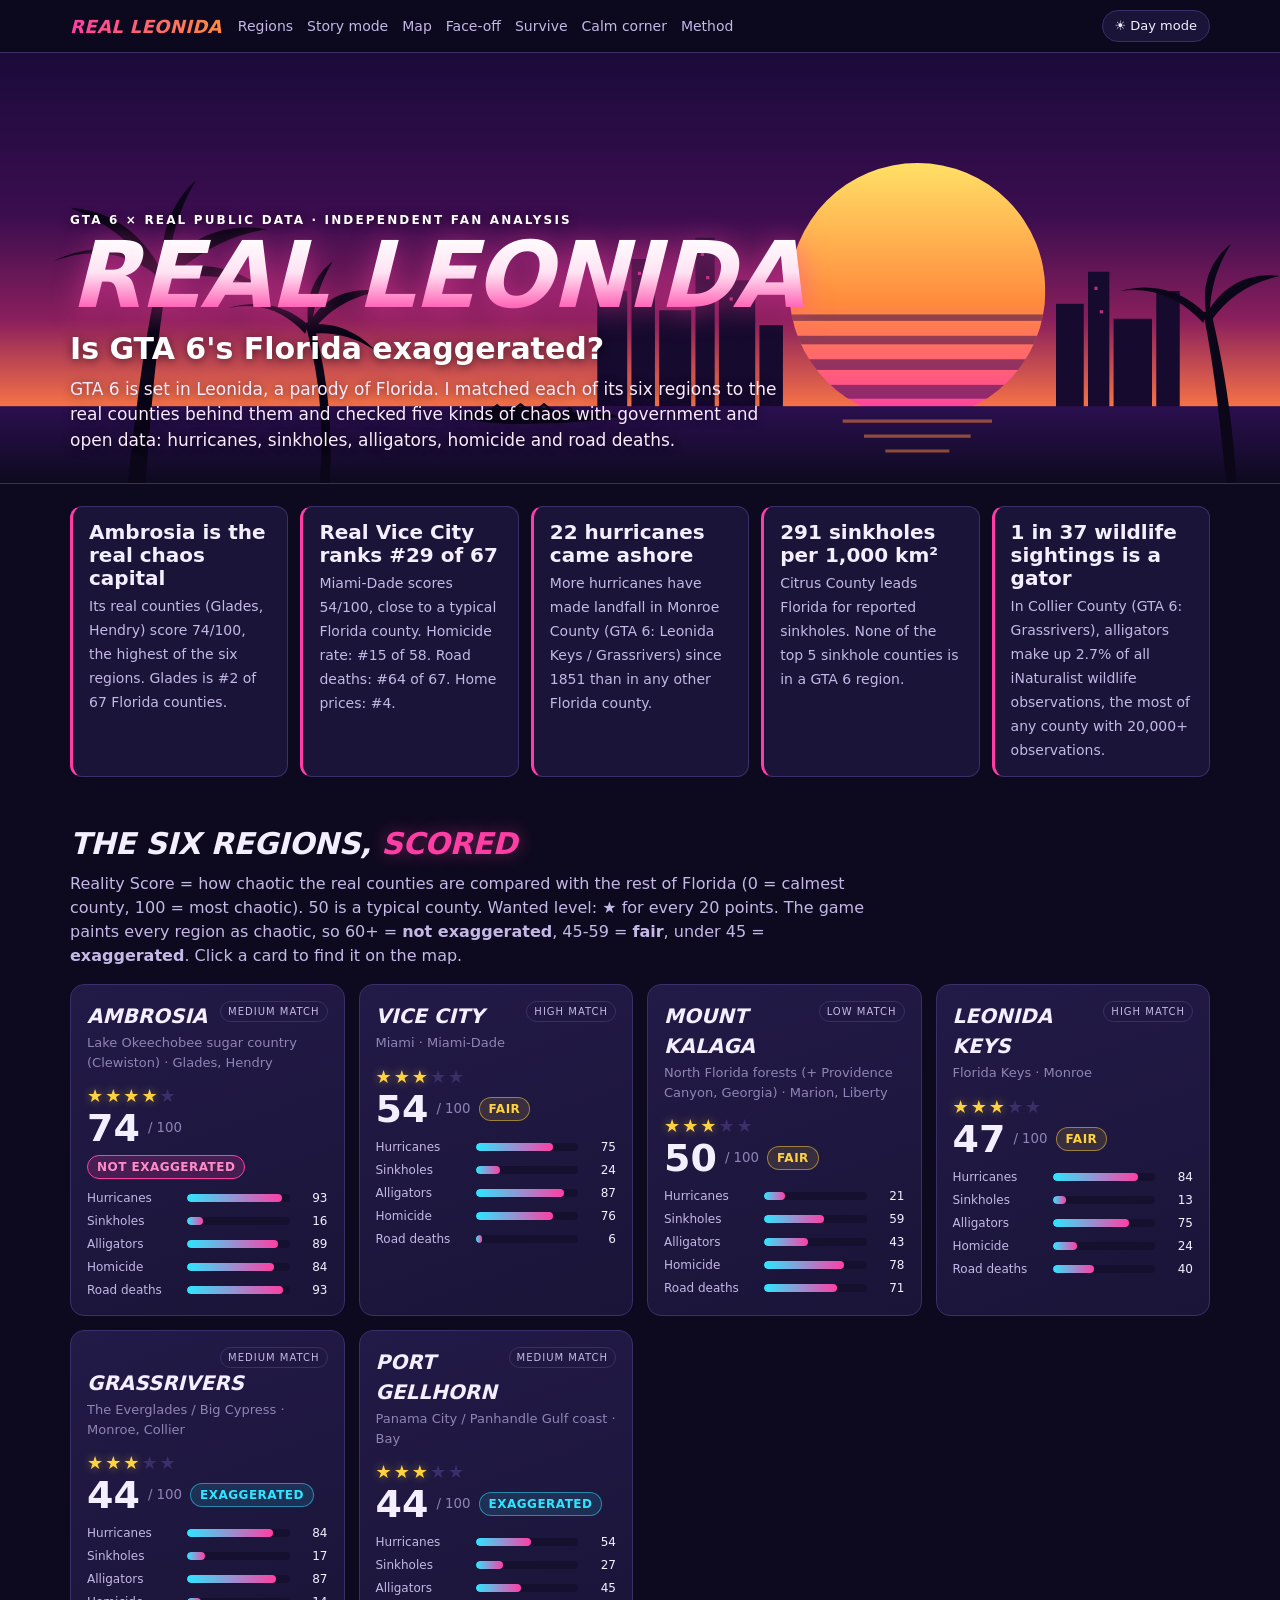
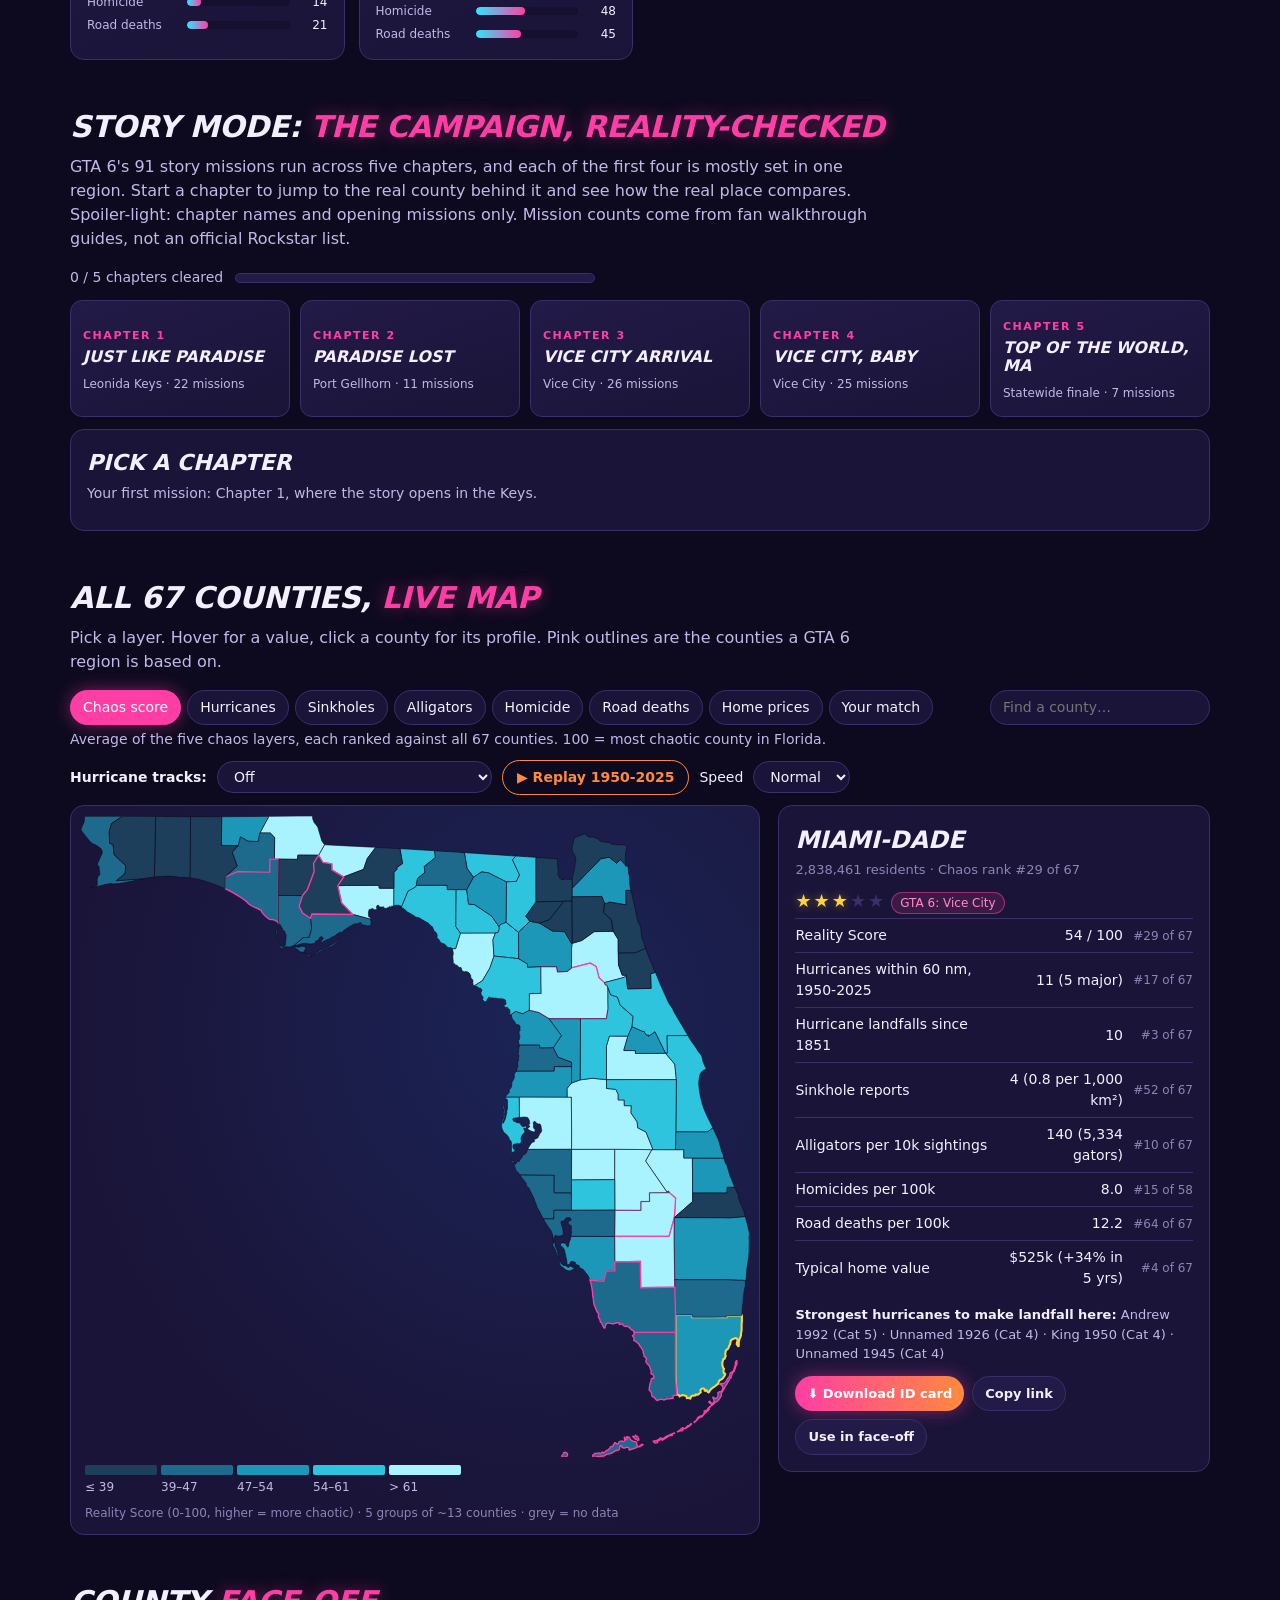
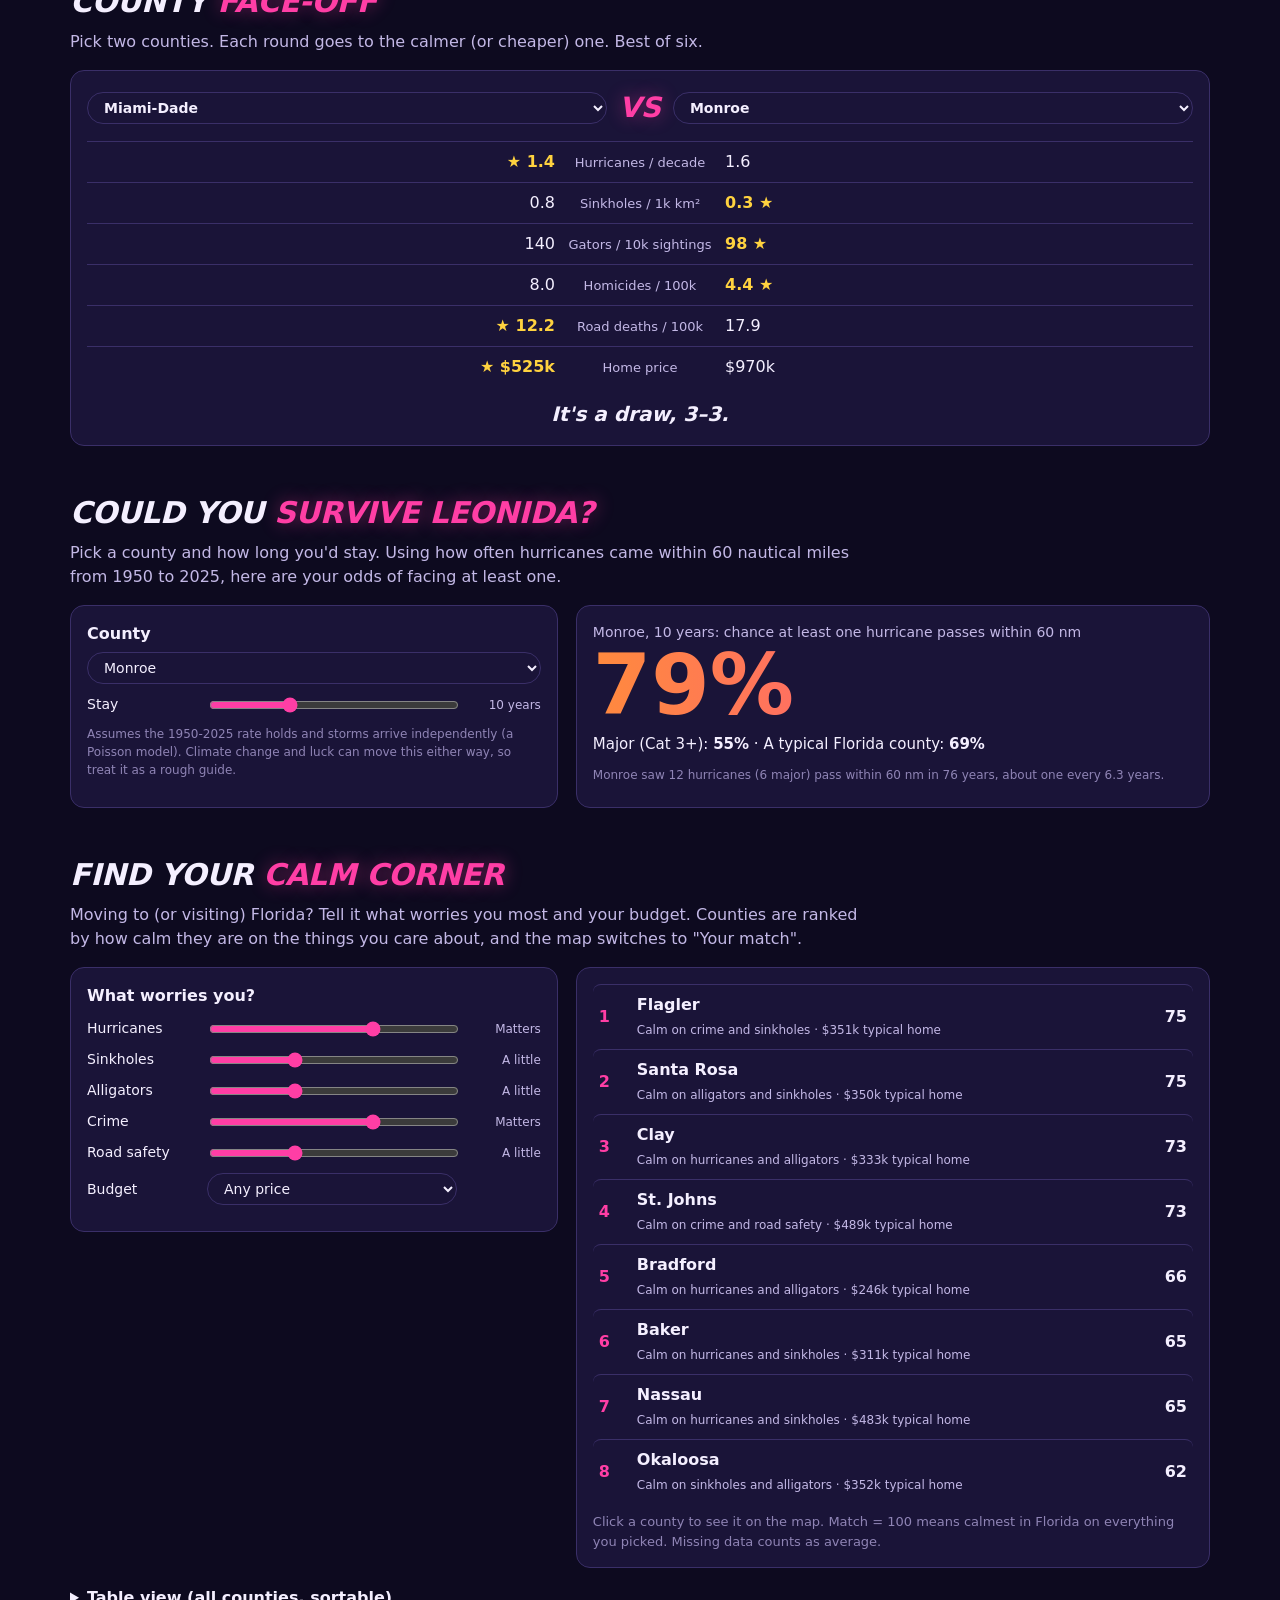
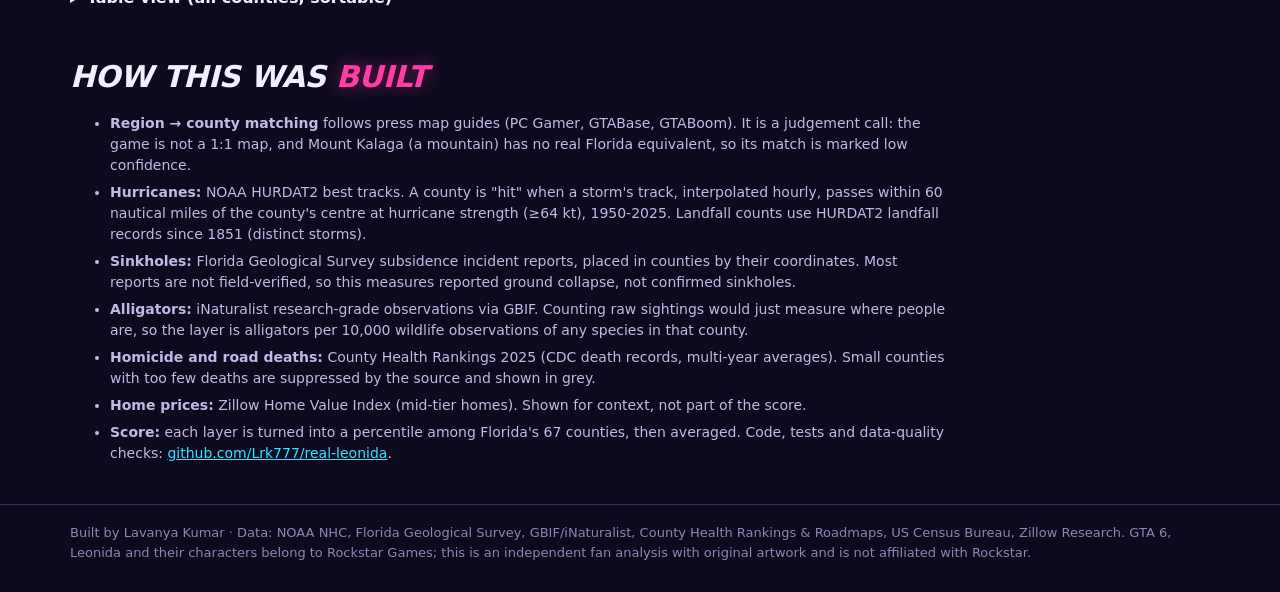
==== commit 8c91b3e7: "Rebuild outputs and dashboard [skip ci]" ====
--- a/site/index.html
+++ b/site/index.html
@@ -179,13 +179,38 @@
   .method{color:var(--ink2);font-size:14px;max-width:880px}
   .method li{margin-bottom:6px}
   footer{margin:40px 0 0;padding:18px 0 30px;border-top:1px solid var(--line);color:var(--muted);font-size:13px}
+  /* Story mode */
+  .progress{display:flex;align-items:center;gap:12px;margin:0 0 12px;font-size:14px;color:var(--ink2)}
+  .progress i{flex:1;max-width:360px;height:10px;border-radius:5px;background:var(--surface2);border:1px solid var(--line);overflow:hidden;display:block}
+  .progress i em{display:block;height:100%;width:0;background:linear-gradient(90deg,var(--gold),var(--pink));transition:width .5s}
+  .chapters{display:grid;grid-template-columns:repeat(5,minmax(0,1fr));gap:10px}
+  @media (max-width:860px){.chapters{grid-template-columns:repeat(2,minmax(0,1fr))}}
+  .ch{font:inherit;text-align:left;color:var(--ink);background:linear-gradient(160deg,var(--surface2),var(--surface));border:1px solid var(--line);border-radius:12px;padding:12px;cursor:pointer;position:relative;transition:border-color .15s,box-shadow .15s,transform .15s}
+  .ch:hover,.ch.on{border-color:var(--gold);box-shadow:0 0 16px rgba(255,210,63,.35);transform:translateY(-2px)}
+  .ch .no{font-size:11px;font-weight:800;letter-spacing:.14em;color:var(--pink)}
+  .ch b{display:block;font-size:16px;font-weight:900;font-style:italic;text-transform:uppercase;line-height:1.15;margin:2px 0 4px}
+  .ch small{color:var(--ink2);font-size:12px}
+  .ch .done{position:absolute;top:10px;right:10px;font-size:11px;font-weight:800;color:var(--gold);display:none}
+  .ch.cleared .done{display:block}
+  .brief{margin-top:12px;display:grid;grid-template-columns:minmax(0,1fr) auto;gap:16px;align-items:start}
+  @media (max-width:860px){.brief{grid-template-columns:1fr}}
+  .brief h3{margin:0;font-size:22px;font-weight:900;font-style:italic;text-transform:uppercase}
+  .brief .hook{color:var(--ink2);font-size:14px;margin:4px 0 10px}
+  .rcheck{list-style:none;margin:0;padding:0}
+  .rcheck li{padding:7px 0;border-top:1px solid var(--line);font-size:15px}
+  .rcheck li span{color:var(--muted);font-size:12px;margin-left:6px}
+  .stamp{font-weight:900;font-style:italic;text-transform:uppercase;font-size:22px;color:var(--gold);text-shadow:0 0 14px rgba(255,210,63,.5);border:2px solid var(--gold);border-radius:10px;padding:8px 14px;transform:rotate(-4deg);text-align:center;white-space:nowrap}
+  .stamp.pop{animation:pop .45s ease-out}
+  @keyframes pop{0%{transform:rotate(-4deg) scale(1.6);opacity:0}100%{transform:rotate(-4deg) scale(1);opacity:1}}
+  @media (prefers-reduced-motion: reduce){.stamp.pop{animation:none}}
+  [data-theme="day"] .stamp{text-shadow:none}
   @media (max-width:600px){.hero .wrap{background:linear-gradient(0deg,rgba(13,10,31,.75),rgba(13,10,31,0) 75%)} .round{grid-template-columns:1fr 110px 1fr} .slider{grid-template-columns:90px 1fr 64px}}
 </style>
 </head>
 <body>
 <div class="topbar"><div class="wrap">
   <span class="brand">REAL LEONIDA</span>
-  <nav class="nav" aria-label="Sections"><a href="#regions-h">Regions</a><a href="#map-h">Map</a><a href="#faceoff-h">Face-off</a><a href="#survive-h">Survive</a><a href="#finder-h">Calm corner</a><a href="#method-h">Method</a></nav>
+  <nav class="nav" aria-label="Sections"><a href="#regions-h">Regions</a><a href="#story-h">Story mode</a><a href="#map-h">Map</a><a href="#faceoff-h">Face-off</a><a href="#survive-h">Survive</a><a href="#finder-h">Calm corner</a><a href="#method-h">Method</a></nav>
   <button type="button" class="themebtn" id="themebtn" aria-label="Switch colour theme">☀ Day mode</button>
 </div></div>
 
@@ -243,6 +268,12 @@
   <p class="sub">Reality Score = how chaotic the real counties are compared with the rest of Florida (0 = calmest county, 100 = most chaotic). 50 is a typical county. Wanted level: ★ for every 20 points. The game paints every region as chaotic, so 60+ = <b>not exaggerated</b>, 45-59 = <b>fair</b>, under 45 = <b>exaggerated</b>. Click a card to find it on the map.</p>
   <div class="regions" id="regions"></div>
 
+  <h2 id="story-h">Story mode: <span>the campaign, reality-checked</span></h2>
+  <p class="sub">GTA 6's 91 story missions run across five chapters, and each of the first four is mostly set in one region. Start a chapter to jump to the real county behind it and see how the real place compares. Spoiler-light: chapter names and opening missions only. Mission counts come from fan walkthrough guides, not an official Rockstar list.</p>
+  <div class="progress"><span id="progtxt">0 / 5 chapters cleared</span><i><em id="progbar"></em></i></div>
+  <div class="chapters" id="chapters"></div>
+  <div class="card brief" id="brief"><div><h3>Pick a chapter</h3><p class="hook">Your first mission: Chapter 1, where the story opens in the Keys.</p></div></div>
+
   <h2 id="map-h">All 67 counties, <span>live map</span></h2>
   <p class="sub">Pick a layer. Hover for a value, click a county for its profile. Pink outlines are the counties a GTA 6 region is based on.</p>
   <div class="toolbar">
@@ -315,7 +346,7 @@
 <footer><div class="wrap">Built by Lavanya Kumar · Data: NOAA NHC, Florida Geological Survey, GBIF/iNaturalist, County Health Rankings &amp; Roadmaps, US Census Bureau, Zillow Research. GTA 6, Leonida and their characters belong to Rockstar Games; this is an independent fan analysis with original artwork and is not affiliated with Rockstar.</div></footer>
 
 <script>
-const D = {"tracks":[{"id":"AL051950","name":"Easy","year":1950,"landfall_kt":105,"counties":["Hernando","Levy"],"pts":[[524.9,1511.8,40],[524.9,1485.0,45],[524.9,1458.3,50],[524.9,1431.5,50],[513.1,1404.8,55],[513.1,1378.0,55],[524.9,1351.3,55],[584.1,1284.4,70],[596.0,1271.0,70],[619.6,1150.6,80],[631.5,1110.5,80],[631.5,963.3,75],[596.0,816.2,75],[572.3,642.2,80],[513.1,521.8,85],[489.4,441.6,85],[453.9,401.4,85],[465.8,388.1,95],[513.1,334.6,105],[548.6,294.4,105],[572.3,254.3,105],[572.3,254.3,105],[572.3,307.8,95],[584.1,334.6,90],[596.0,347.9,75],[655.1,374.7,60],[702.5,321.2,40],[714.3,227.5,40],[678.8,107.1,35],[548.6,-26.6,30],[335.6,-133.7,25],[205.4,-280.8,25],[75.2,-387.8,20],[-78.7,-561.7,20],[-102.4,-561.7,20],[-197.1,-575.1,20],[-256.3,-535.0,20],[-268.1,-615.3,20],[-303.6,-655.4,20]],"lf":[[572.3,254.3,105],[584.1,334.6,90]]},{"id":"AL111950","name":"King","year":1950,"landfall_kt":115,"counties":["Miami-Dade"],"pts":[[406.6,2006.8,25],[442.1,2006.8,25],[453.9,2006.8,25],[465.8,2006.8,30],[477.6,1993.4,30],[489.4,1980.0,30],[513.1,1966.6,35],[584.1,1926.5,40],[667.0,1886.4,45],[785.3,1846.2,50],[903.7,1779.3,55],[986.6,1685.7,65],[1022.1,1618.8,70],[1057.6,1565.3,75],[1104.9,1471.7,80],[1104.9,1351.3,80],[1116.8,1324.5,75],[1104.9,1177.3,65],[1022.1,1043.6,70],[962.9,936.6,90],[927.4,842.9,105],[880.0,709.1,115],[868.2,682.4,115],[785.3,521.8,80],[726.2,321.2,70],[619.6,133.9,65],[489.4,-13.3,45],[371.1,-93.5,35],[276.4,-147.0,25],[193.5,-200.5,20],[134.3,-254.1,20]],"lf":[[880.0,709.1,115]]},{"id":"AL051960","name":"Donna","year":1960,"landfall_kt":125,"counties":["Collier","Monroe"],"pts":[[7674.2,2782.7,25],[7508.5,2796.0,25],[7354.6,2782.7,25],[7188.9,2769.3,25],[7011.4,2742.5,25],[6822.0,2715.8,30],[6632.6,2689.0,30],[6455.0,2662.3,35],[6277.5,2622.1,35],[6088.1,2582.0,40],[5898.7,2541.9,50],[5709.3,2501.7,55],[5508.1,2461.6,65],[5306.9,2421.5,70],[5129.4,2368.0,75],[4951.8,2327.8,85],[4738.7,2287.7,95],[4525.7,2234.2,100],[4312.6,2180.7,105],[4087.7,2100.4,105],[3862.8,2020.1,105],[3673.5,1953.2,110],[3484.1,1926.5,110],[3306.5,1886.4,110],[3164.5,1819.5,110],[3058.0,1779.3,110],[3022.5,1766.0,110],[2915.9,1725.8,110],[2868.6,1699.1,110],[2702.9,1592.1,110],[2584.5,1511.8,110],[2501.6,1458.3,115],[2383.3,1391.4,115],[2288.6,1311.1,120],[2217.6,1271.0,120],[2122.9,1230.9,125],[2028.2,1204.1,120],[1933.5,1190.7,110],[1815.1,1190.7,110],[1684.9,1177.3,110],[1578.4,1177.3,105],[1460.0,1164.0,100],[1400.8,1150.6,105],[1365.3,1150.6,105],[1270.6,1123.8,110],[1164.1,1083.7,110],[1057.6,1043.6,110],[974.7,976.7,110],[891.9,909.8,115],[809.0,842.9,125],[797.2,829.5,125],[749.8,762.6,115],[714.3,682.4,105],[690.7,628.9,105],[678.8,495.1,85],[702.5,361.3,65],[785.3,174.0,75],[915.5,-13.3,80],[1104.9,-267.4,90],[1223.3,-481.5,90],[1294.3,-548.4,85],[1519.2,-842.7,85],[1696.8,-1217.2,85],[1744.1,-1297.5,85],[1803.3,-1377.8,80],[1945.3,-1578.4,60],[2253.1,-2113.5,60],[2560.8,-2541.6,60],[2975.1,-2956.3,60],[3484.1,-3344.3,45],[3981.2,-3678.7,40],[4454.7,-4013.2,40]],"lf":[[797.2,829.5,125],[714.3,682.4,105]]},{"id":"AL031965","name":"Betsy","year":1965,"landfall_kt":100,"counties":["Monroe"],"pts":[[4395.5,2675.6,25],[4241.6,2648.9,30],[4087.7,2622.1,30],[3922.0,2582.0,30],[3732.6,2528.5,30],[3519.6,2434.8,30],[3294.7,2274.3,30],[3140.8,2127.2,30],[3034.3,1980.0,30],[2951.4,1792.7,35],[2927.8,1752.6,35],[2915.9,1712.5,35],[2856.7,1578.7,40],[2762.0,1404.8,55],[2702.9,1311.1,55],[2667.4,1230.9,55],[2620.0,1150.6,55],[2596.3,1123.8,60],[2584.5,1110.5,60],[2584.5,1097.1,60],[2560.8,1137.2,55],[2560.8,1137.2,55],[2560.8,1137.2,65],[2489.8,1164.0,70],[2395.1,1177.3,70],[2324.1,1164.0,70],[2264.9,1137.2,85],[2170.2,1123.8,105],[2063.7,1097.1,120],[1980.8,1016.8,115],[1909.8,923.2,105],[1827.0,842.9,100],[1744.1,749.3,100],[1649.4,628.9,105],[1578.4,548.6,105],[1519.2,481.7,105],[1460.0,388.1,105],[1424.5,307.8,105],[1436.4,281.0,105],[1460.0,267.7,100],[1460.0,281.0,95],[1448.2,307.8,85],[1436.4,388.1,80],[1389.0,468.3,90],[1341.7,548.6,90],[1294.3,642.2,100],[1294.3,695.8,105],[1258.8,722.5,105],[1235.1,762.6,105],[1152.3,762.6,105],[1128.6,762.6,105],[1069.4,776.0,95],[962.9,789.4,95],[844.5,802.8,100],[832.7,802.8,100],[667.0,776.0,100],[477.6,735.9,100],[276.4,682.4,100],[87.0,602.1,100],[-55.0,481.7,100],[-185.2,347.9,115],[-291.8,240.9,115],[-351.0,187.4,95],[-481.2,40.3,65],[-540.3,-133.7,50],[-516.7,-280.8,35],[-457.5,-401.2,30],[-386.5,-494.9,30],[-279.9,-601.9,25],[-161.6,-708.9,20],[-19.5,-829.3,20],[134.3,-936.3,20],[335.6,-1030.0,20],[548.6,-1070.1,20]],"lf":[[844.5,802.8,100]]},{"id":"AL131975","name":"Eloise","year":1975,"landfall_kt":110,"counties":["Walton"],"pts":[[4040.4,1859.6,25],[3898.4,1832.9,25],[3756.3,1819.5,25],[3626.1,1806.1,25],[3495.9,1779.3,25],[3342.0,1766.0,25],[3211.8,1739.2,25],[3069.8,1699.1,30],[2939.6,1672.3,30],[2821.2,1645.6,30],[2702.9,1618.8,30],[2608.2,1605.4,35],[2501.6,1578.7,40],[2407.0,1565.3,45],[2276.8,1551.9,55],[2158.4,1538.5,60],[2099.2,1538.5,60],[2040.0,1525.2,50],[1945.3,1511.8,50],[1827.0,1498.4,50],[1696.8,1485.0,45],[1554.7,1485.0,40],[1412.7,1498.4,35],[1258.8,1498.4,30],[1140.4,1511.8,30],[1022.1,1511.8,30],[903.7,1511.8,30],[785.3,1498.4,30],[643.3,1498.4,30],[465.8,1471.7,30],[335.6,1471.7,35],[252.7,1471.7,35],[146.2,1444.9,45],[98.8,1404.8,45],[75.2,1378.0,45],[63.3,1364.6,45],[-19.5,1284.4,45],[-102.4,1150.6,55],[-149.7,990.1,55],[-208.9,829.5,60],[-220.8,695.8,70],[-197.1,562.0,80],[-114.2,481.7,90],[39.6,347.9,100],[158.0,93.8,110],[158.0,80.4,110],[229.0,-267.4,60],[359.2,-535.0,40],[560.5,-775.8,25]],"lf":[[158.0,80.4,110]]},{"id":"AL041992","name":"Andrew","year":1992,"landfall_kt":145,"counties":["Miami-Dade","Monroe"],"pts":[[6171.0,2702.4,25],[5946.1,2648.9,30],[5685.7,2582.0,30],[5401.6,2501.7,35],[5141.2,2394.7,35],[4904.5,2327.8,40],[4691.4,2260.9,45],[4466.5,2194.0,45],[4241.6,2087.0,45],[4040.4,1966.6,45],[3827.3,1846.2,45],[3638.0,1739.2,45],[3472.2,1632.2,45],[3353.9,1498.4,40],[3271.0,1378.0,40],[3188.2,1244.2,40],[3093.5,1137.2,40],[2986.9,1043.6,45],[2880.4,949.9,45],[2773.9,883.0,50],[2691.0,829.5,50],[2572.7,762.6,55],[2442.5,722.5,65],[2288.6,695.8,80],[2122.9,709.1,95],[1957.2,722.5,110],[1791.5,735.9,130],[1590.2,749.3,145],[1400.8,749.3,150],[1306.2,749.3,140],[1199.6,749.3,125],[1164.1,749.3,130],[986.6,749.3,130],[880.0,735.9,145],[868.2,735.9,145],[761.7,722.5,115],[536.8,695.8,115],[311.9,642.2,115],[110.7,588.7,115],[-66.9,508.5,120],[-232.6,428.2,125],[-339.1,334.6,125],[-433.8,240.9,120],[-457.5,187.4,100],[-481.2,120.5,80],[-469.3,13.5,50],[-410.1,-66.8,35],[-339.1,-147.0,30],[-232.6,-240.7,30],[-90.6,-347.7,25],[110.7,-454.7,20],[430.3,-588.5,20]],"lf":[[880.0,735.9,145],[868.2,735.9,145]]},{"id":"AL171995","name":"Opal","year":1995,"landfall_kt":100,"counties":["Escambia"],"pts":[[39.6,1592.1,25],[16.0,1551.9,25],[-31.4,1551.9,25],[-66.9,1565.3,25],[-90.6,1565.3,25],[-90.6,1551.9,25],[-90.6,1538.5,25],[-78.7,1525.2,25],[-66.9,1498.4,30],[-66.9,1458.3,30],[-78.7,1391.4,30],[-102.4,1324.5,35],[-173.4,1284.4,40],[-268.1,1297.7,45],[-362.8,1324.5,45],[-422.0,1351.3,45],[-469.3,1364.6,50],[-504.8,1378.0,55],[-528.5,1364.6,60],[-552.2,1337.9,65],[-552.2,1311.1,65],[-540.3,1244.2,70],[-516.7,1177.3,75],[-469.3,1097.1,80],[-398.3,1003.4,85],[-291.8,869.7,100],[-208.9,682.4,110],[-137.9,588.7,130],[-102.4,495.1,130],[-7.7,267.7,110],[63.3,93.8,100],[98.8,0.1,80],[169.8,-294.2,50],[229.0,-588.5,30],[489.4,-1003.2,40],[631.5,-1270.8,40],[844.5,-1471.4,40],[1093.1,-1645.3,35],[1318.0,-1805.9,30]],"lf":[[63.3,93.8,100]]},{"id":"AL032004","name":"Charley","year":2004,"landfall_kt":130,"counties":["Charlotte","Lee"],"pts":[[3365.7,2622.1,30],[3140.8,2582.0,30],[2892.3,2515.1,30],[2643.7,2421.5,35],[2371.4,2301.1,40],[2111.0,2153.9,45],[1874.3,2060.3,55],[1649.4,2006.8,55],[1448.2,1966.6,60],[1282.5,1913.1,65],[1128.6,1819.5,65],[986.6,1712.5,75],[820.9,1578.7,80],[714.3,1404.8,90],[643.3,1244.2,90],[596.0,1110.5,105],[596.0,1070.3,105],[560.5,883.0,95],[619.6,655.6,125],[643.3,588.7,130],[655.1,548.6,125],[714.3,388.1,75],[809.0,120.5,75],[939.2,-173.8,65],[974.7,-267.4,70],[1057.6,-374.5,65],[1128.6,-468.1,60],[1389.0,-789.2,40],[1637.6,-1110.2,35],[1957.2,-1364.4,30]],"lf":[[643.3,588.7,130],[655.1,548.6,125]]},{"id":"AL112004","name":"Jeanne","year":2004,"landfall_kt":105,"counties":["Martin"],"pts":[[3271.0,2020.1,25],[3188.2,2006.8,25],[3117.1,1980.0,30],[3093.5,1966.6,30],[2963.3,1953.2,35],[2856.7,1913.1,50],[2797.6,1859.6,55],[2702.9,1846.2,55],[2631.8,1792.7,60],[2560.8,1739.2,60],[2537.2,1725.8,60],[2430.6,1672.3,60],[2347.8,1658.9,60],[2288.6,1658.9,70],[2264.9,1658.9,70],[2205.7,1632.2,65],[2158.4,1578.7,60],[2099.2,1551.9,55],[2004.5,1511.8,50],[1898.0,1471.7,30],[1850.6,1444.9,40],[1791.5,1418.1,45],[1755.9,1311.1,45],[1815.1,1244.2,40],[1827.0,1177.3,40],[1815.1,1097.1,40],[1791.5,1003.4,40],[1815.1,909.8,45],[1838.8,829.5,50],[1850.6,735.9,55],[1886.1,588.7,60],[1921.7,508.5,75],[1992.7,481.7,75],[2063.7,455.0,75],[2146.5,455.0,75],[2182.1,481.7,75],[2217.6,508.5,80],[2241.2,562.0,85],[2264.9,602.1,85],[2229.4,642.2,85],[2205.7,709.1,85],[2170.2,735.9,85],[2134.7,735.9,80],[2087.4,695.8,75],[2040.0,669.0,70],[1945.3,655.6,75],[1827.0,642.2,80],[1720.4,615.5,85],[1578.4,615.5,85],[1424.5,602.1,90],[1270.6,588.7,100],[1223.3,575.4,100],[1116.8,548.6,105],[974.7,521.8,105],[880.0,508.5,105],[832.7,495.1,95],[714.3,441.6,75],[631.5,361.3,55],[584.1,227.5,45],[513.1,120.5,40],[442.1,-13.3,35],[477.6,-200.5,30],[524.9,-294.2,25],[619.6,-414.6,20],[785.3,-588.5,20],[1093.1,-842.7,25],[1329.8,-976.4,25],[1531.0,-1043.3,35],[1791.5,-1003.2,35]],"lf":[[880.0,508.5,105]]},{"id":"AL042005","name":"Dennis","year":2005,"landfall_kt":105,"counties":["Santa Rosa"],"pts":[[3176.3,2541.9,25],[3081.6,2528.5,30],[2975.1,2515.1,30],[2773.9,2475.0,30],[2572.7,2408.1,35],[2407.0,2327.8,40],[2264.9,2234.2,45],[2122.9,2180.7,50],[1980.8,2127.2,55],[1862.5,2060.3,60],[1732.3,1980.0,70],[1602.1,1913.1,80],[1507.4,1792.7,90],[1365.3,1672.3,100],[1247.0,1551.9,120],[1187.8,1485.0,120],[1093.1,1431.5,110],[962.9,1351.3,130],[832.7,1204.1,120],[820.9,1190.7,120],[714.3,1110.5,100],[607.8,1016.8,75],[501.3,896.4,80],[406.6,776.0,90],[311.9,655.6,110],[217.2,508.5,125],[158.0,334.6,120],[87.0,147.3,110],[63.3,80.4,105],[-7.7,-66.8,45],[-102.4,-213.9,30],[-137.9,-387.8,25],[-173.4,-575.1,20],[-185.2,-722.3,20],[-161.6,-815.9,15],[-126.1,-896.2,15],[-78.7,-949.7,15],[-19.5,-1003.2,15],[51.5,-1056.7,15],[134.3,-1096.8,15],[217.2,-1096.8,15],[229.0,-1096.8,10],[240.9,-1070.1,10],[240.9,-1030.0,10],[240.9,-989.8,10],[217.2,-949.7,10],[169.8,-922.9,10],[146.2,-949.7,10],[122.5,-989.8,10],[98.8,-1016.6,10],[134.3,-1123.6,10],[169.8,-1230.6,10],[288.2,-1310.9,10],[418.4,-1377.8,10],[524.9,-1498.2,10],[631.5,-1618.6,10],[738.0,-1725.6,10],[844.5,-1819.2,10],[927.4,-1979.8,10]],"lf":[[63.3,80.4,105]]},{"id":"AL252005","name":"Wilma","year":2005,"landfall_kt":105,"counties":["Collier"],"pts":[[1081.3,1792.7,25],[1045.8,1792.7,25],[1022.1,1806.1,30],[998.4,1806.1,30],[974.7,1806.1,30],[951.1,1819.5,30],[951.1,1886.4,35],[939.2,1966.6,40],[927.4,2006.8,45],[915.5,2033.5,55],[915.5,2046.9,60],[868.2,1980.0,65],[773.5,1926.5,75],[690.7,1926.5,130],[643.3,1873.0,150],[572.3,1832.9,160],[501.3,1819.5,140],[430.3,1752.6,135],[347.4,1725.8,130],[288.2,1699.1,130],[252.7,1658.9,130],[217.2,1592.1,130],[181.7,1538.5,130],[146.2,1458.3,125],[110.7,1431.5,120],[98.8,1391.4,130],[98.8,1391.4,120],[87.0,1364.6,115],[75.2,1364.6,110],[63.3,1337.9,100],[63.3,1297.7,85],[75.2,1257.6,85],[98.8,1230.9,85],[181.7,1150.6,85],[264.5,1056.9,90],[394.7,936.6,95],[536.8,802.8,110],[702.5,682.4,105],[785.3,642.2,95],[1045.8,401.4,105],[1377.2,120.5,110],[1850.6,-307.6,100],[2335.9,-775.8,90],[2856.7,-1270.8,75],[3271.0,-1538.3,60],[3566.9,-1739.0,55],[3862.8,-1872.7,50],[4217.9,-1939.6,40]],"lf":[[702.5,682.4,105]]},{"id":"AL112017","name":"Irma","year":2017,"landfall_kt":115,"counties":["Collier","Monroe"],"pts":[[7188.9,1993.4,30],[7023.2,1980.0,35],[6857.5,1966.6,45],[6727.3,1966.6,50],[6620.8,1966.6,55],[6526.1,1953.2,65],[6419.5,1913.1,80],[6324.8,1859.6,95],[6218.3,1806.1,100],[6100.0,1752.6,100],[5957.9,1685.7,100],[5815.9,1632.2,100],[5673.8,1592.1,100],[5508.1,1592.1,100],[5330.6,1618.8,95],[5153.0,1645.6,95],[4987.3,1672.3,95],[4845.3,1712.5,95],[4703.2,1752.6,100],[4549.4,1792.7,100],[4407.3,1832.9,100],[4277.1,1873.0,105],[4146.9,1899.7,110],[3993.0,1913.1,115],[3851.0,1926.5,125],[3697.1,1926.5,135],[3531.4,1913.1,150],[3365.7,1886.4,155],[3200.0,1832.9,155],[3058.0,1779.3,155],[3046.1,1779.3,155],[2904.1,1725.8,155],[2880.4,1725.8,155],[2750.2,1672.3,155],[2714.7,1658.9,150],[2537.2,1578.7,150],[2371.4,1511.8,145],[2205.7,1444.9,145],[2040.0,1378.0,145],[1874.3,1324.5,140],[1732.3,1271.0,135],[1708.6,1271.0,135],[1531.0,1230.9,135],[1377.2,1204.1,140],[1235.1,1190.7,145],[1152.3,1164.0,145],[1104.9,1150.6,130],[986.6,1110.5,110],[880.0,1056.9,95],[797.2,1016.8,100],[749.8,976.7,115],[726.2,869.7,115],[726.2,842.9,115],[702.5,722.5,100],[702.5,682.4,100],[702.5,562.0,80],[643.3,374.7,65],[584.1,187.4,50],[489.4,13.5,45],[382.9,-120.3,35],[240.9,-254.1,25],[87.0,-374.5,20],[-55.0,-508.2,15],[-149.7,-615.3,15],[-220.8,-695.5,15],[-291.8,-775.8,15]],"lf":[[726.2,842.9,115],[702.5,682.4,100]]},{"id":"AL142018","name":"Michael","year":2018,"landfall_kt":140,"counties":["Bay"],"pts":[[122.5,1766.0,25],[87.0,1725.8,25],[98.8,1685.7,30],[146.2,1632.2,35],[229.0,1592.1,45],[252.7,1511.8,50],[264.5,1444.9,60],[300.0,1351.3,65],[300.0,1244.2,75],[288.2,1110.5,85],[217.2,976.7,85],[169.8,856.3,90],[146.2,722.5,100],[134.3,588.7,110],[122.5,441.6,120],[158.0,267.7,125],[252.7,133.9,140],[264.5,107.1,135],[371.1,-66.8,80],[524.9,-240.7,50],[702.5,-414.6,45],[903.7,-615.3,45],[1176.0,-735.6,50],[1495.5,-842.7,60],[2016.3,-1083.5,60],[2549.0,-1351.0,60],[3093.5,-1618.6,65],[3780.0,-1846.0,65],[4667.7,-2060.0,65],[5555.5,-2220.6,65],[6455.0,-2327.6,65],[7283.6,-2381.1,65],[7922.8,-2354.3,60],[8431.7,-2207.2,55],[8775.0,-1993.1,55],[9023.6,-1792.5,50],[9153.8,-1578.4,35],[9189.3,-1364.4,35]],"lf":[[252.7,133.9,140]]},{"id":"AL092022","name":"Ian","year":2022,"landfall_kt":130,"counties":["Charlotte","Lee"],"pts":[[2525.3,2501.7,30],[2418.8,2421.5,30],[2312.3,2314.4,30],[2170.2,2247.6,30],[2016.3,2194.0,30],[1886.1,2180.7,35],[1744.1,2180.7,35],[1566.6,2207.4,40],[1400.8,2220.8,40],[1235.1,2194.0,40],[1104.9,2194.0,40],[974.7,2140.5,40],[891.9,2033.5,40],[797.2,1899.7,50],[702.5,1779.3,65],[619.6,1645.6,70],[548.6,1511.8,80],[513.1,1364.6,85],[477.6,1230.9,100],[465.8,1177.3,110],[477.6,1123.8,100],[513.1,1003.4,105],[548.6,883.0,105],[560.5,856.3,110],[560.5,776.0,120],[584.1,669.0,140],[619.6,588.7,135],[643.3,575.4,130],[667.0,562.0,125],[702.5,508.5,100],[773.5,441.6,65],[832.7,347.9,60],[891.9,281.0,65],[974.7,187.4,70],[1010.2,93.8,75],[1022.1,-66.8,75],[998.4,-307.6,70],[998.4,-307.6,70],[986.6,-454.7,50],[939.2,-575.1,30]],"lf":[[643.3,575.4,130],[667.0,562.0,125]]},{"id":"AL102023","name":"Idalia","year":2023,"landfall_kt":100,"counties":["Taylor"],"pts":[[181.7,1364.6,25],[169.8,1297.7,25],[146.2,1324.5,30],[98.8,1404.8,30],[158.0,1485.0,35],[217.2,1485.0,40],[264.5,1498.4,45],[288.2,1485.0,55],[288.2,1391.4,55],[288.2,1311.1,60],[300.0,1230.9,60],[311.9,1123.8,65],[335.6,963.3,70],[335.6,762.6,80],[347.4,548.6,90],[371.1,361.3,105],[418.4,254.3,115],[477.6,147.3,100],[489.4,133.9,100],[607.8,-66.8,60],[797.2,-227.3,50],[1033.9,-334.3,50],[1258.8,-361.1,55],[1542.9,-347.7,55],[1815.1,-320.9,55],[2028.2,-227.3,50],[2229.4,-173.8,50],[2430.6,-147.0,50],[2596.3,-120.3,50],[2714.7,-106.9,50],[2809.4,-106.9,50],[2904.1,-106.9,50],[3010.6,-133.7,50],[3117.1,-200.5,50],[3211.8,-320.9,50],[3306.5,-521.6,55],[3401.2,-695.5,60],[3507.8,-882.8,60],[3566.9,-1096.8,55],[3519.6,-1270.8,55],[3424.9,-1351.0,50],[3377.5,-1417.9,50],[3353.9,-1498.2,45],[3294.7,-1551.7,40],[3211.8,-1551.7,35],[3105.3,-1551.7,35],[3034.3,-1551.7,35],[2939.6,-1551.7,35],[2927.8,-1591.8,30],[3022.5,-1605.2,30],[3140.8,-1631.9,30],[3259.2,-1685.5,30],[3353.9,-1779.1,30],[3472.2,-1899.5,30]],"lf":[[477.6,147.3,100]]},{"id":"AL092024","name":"Helene","year":2024,"landfall_kt":120,"counties":["Taylor"],"pts":[[702.5,1846.2,30],[678.8,1766.0,35],[643.3,1712.5,35],[572.3,1658.9,35],[465.8,1578.7,40],[359.2,1551.9,45],[288.2,1511.8,50],[205.4,1431.5,55],[169.8,1324.5,65],[134.3,1204.1,70],[110.7,1097.1,70],[134.3,990.1,75],[217.2,842.9,85],[311.9,588.7,105],[394.7,307.8,120],[465.8,133.9,120],[489.4,26.9,95],[513.1,-40.0,80],[536.8,-254.1,60],[524.9,-454.7,45],[323.7,-775.8,40],[122.5,-949.7,40],[-55.0,-856.0,30],[4.1,-749.0,25],[75.2,-815.9,20]],"lf":[[465.8,133.9,120]]},{"id":"AL142024","name":"Milton","year":2024,"landfall_kt":100,"counties":["Manatee"],"pts":[[-824.4,1337.9,30],[-895.4,1364.6,30],[-919.1,1284.4,30],[-931.0,1204.1,30],[-931.0,1137.2,35],[-931.0,1110.5,35],[-895.4,1123.8,45],[-848.1,1137.2,55],[-765.2,1137.2,70],[-682.4,1137.2,75],[-623.2,1190.7,90],[-540.3,1230.9,120],[-433.8,1244.2,150],[-386.5,1230.9,155],[-327.3,1230.9,145],[-220.8,1217.5,125],[-137.9,1137.2,125],[-43.2,1137.2,140],[51.5,1097.1,145],[87.0,1070.3,140],[122.5,1030.2,135],[205.4,963.3,140],[264.5,896.4,140],[335.6,802.8,135],[430.3,628.9,115],[584.1,495.1,105],[596.0,481.7,100],[749.8,388.1,70],[962.9,267.7,65],[1199.6,200.8,60],[1495.5,200.8,60],[1803.3,200.8,55],[2170.2,200.8,55],[2572.7,227.5,50]],"lf":[[596.0,481.7,100]]}],"W":900,"H":864,"counties":[{"fips":"12093","name":"Okeechobee","population":42369,"hurricanes_1950_2025":16,"major_hurricanes_1950_2025":5,"hurricanes_per_decade":2.1052631578947367,"landfalls_since_1851":0,"sinkholes":1,"sinkholes_per_1000km2":0.42656404998377095,"alligator_obs":284,"all_obs":17663,"gators_per_10k_obs":160.7880880937553,"homicide_per_100k":7.2765324897,"crash_deaths_per_100k":38.808173278,"home_value":287344.62997361494,"home_value_change_pct":34.25132407518412,"chaos_score":75.48121461657232,"chaos_rank":1,"hurricanes_per_decade_pct":99.25373134328358,"sinkholes_per_1000km2_pct":17.91044776119403,"gators_per_10k_obs_pct":91.04477611940298,"homicide_per_100k_pct":70.6896551724138,"crash_deaths_per_100k_pct":98.50746268656717,"path":"M823.2,460.5L823.3,474.3L823.4,475.2L823.5,507.7L823.5,519.0L798.9,540.7L800.6,514.5L792.1,507.0L791.1,505.1L788.8,506.1L760.1,464.5L768.5,449.2L800.4,449.3L811.6,449.2L811.7,460.5L823.2,460.5Z","regions":[],"landfalls":[]},{"fips":"12043","name":"Glades","population":13132,"hurricanes_1950_2025":14,"major_hurricanes_1950_2025":6,"hurricanes_per_decade":1.8421052631578947,"landfalls_since_1851":0,"sinkholes":1,"sinkholes_per_1000km2":0.3923016469543881,"alligator_obs":124,"all_obs":7530,"gators_per_10k_obs":164.67463479415673,"homicide_per_100k":null,"crash_deaths_per_100k":38.238886824,"home_value":257287.1979139828,"home_value_change_pct":32.46579600292543,"chaos_score":74.25373134328358,"chaos_rank":2,"hurricanes_per_decade_pct":92.53731343283582,"sinkholes_per_1000km2_pct":16.417910447761194,"gators_per_10k_obs_pct":92.53731343283582,"homicide_per_100k_pct":null,"crash_deaths_per_100k_pct":95.52238805970148,"path":"M792.1,507.0L800.6,514.5L798.9,540.7L791.8,566.1L718.4,566.1L718.8,530.7L753.7,530.9L753.7,519.0L765.4,518.9L765.3,507.2L792.1,507.0Z","regions":["Ambrosia"],"landfalls":[]},{"fips":"12051","name":"Hendry","population":46130,"hurricanes_1950_2025":14,"major_hurricanes_1950_2025":8,"hurricanes_per_decade":1.8421052631578947,"landfalls_since_1851":0,"sinkholes":1,"sinkholes_per_1000km2":0.32557644926211166,"alligator_obs":144,"all_obs":10513,"gators_per_10k_obs":136.97327118805288,"homicide_per_100k":8.6902113459,"crash_deaths_per_100k":34.760845384,"home_value":269468.6709056923,"home_value_change_pct":27.97907606276182,"chaos_score":73.6129696345857,"chaos_rank":3,"hurricanes_per_decade_pct":92.53731343283582,"sinkholes_per_1000km2_pct":14.925373134328357,"gators_per_10k_obs_pct":85.07462686567165,"homicide_per_100k_pct":84.48275862068965,"crash_deaths_per_100k_pct":91.04477611940298,"path":"M799.6,634.3L753.6,635.1L753.2,612.5L753.2,599.8L718.6,600.3L718.4,566.1L791.8,566.1L798.9,540.7L798.8,571.9L799.4,624.3L799.6,634.3Z","regions":["Ambrosia"],"landfalls":[]},{"fips":"12049","name":"Hardee","population":26068,"hurricanes_1950_2025":11,"major_hurricanes_1950_2025":4,"hurricanes_per_decade":1.4473684210526316,"landfalls_since_1851":0,"sinkholes":22,"sinkholes_per_1000km2":13.349970879621882,"alligator_obs":38,"all_obs":5392,"gators_per_10k_obs":70.47477744807121,"homicide_per_100k":6.4224357087,"crash_deaths_per_100k":35.858599374,"home_value":235493.27682074427,"home_value_change_pct":35.02101598258045,"chaos_score":72.56304683479156,"chaos_rank":4,"hurricanes_per_decade_pct":75.3731343283582,"sinkholes_per_1000km2_pct":70.1492537313433,"gators_per_10k_obs_pct":62.68656716417911,"homicide_per_100k_pct":62.06896551724138,"crash_deaths_per_100k_pct":92.53731343283582,"path":"M660.5,448.8L718.7,448.7L718.6,489.6L660.4,490.0L660.5,448.8Z","regions":[],"landfalls":[]},{"fips":"12095","name":"Orange","population":1533646,"hurricanes_1950_2025":14,"major_hurricanes_1950_2025":1,"hurricanes_per_decade":1.8421052631578947,"landfalls_since_1851":0,"sinkholes":238,"sinkholes_per_1000km2":91.56402094350481,"alligator_obs":4849,"all_obs":283847,"gators_per_10k_obs":170.83146906608135,"homicide_per_100k":7.5844058441,"crash_deaths_per_100k":12.534336931,"home_value":398750.8224559704,"home_value_change_pct":20.672532757581873,"chaos_score":71.54400411734431,"chaos_rank":5,"hurricanes_per_decade_pct":92.53731343283582,"sinkholes_per_1000km2_pct":88.05970149253731,"gators_per_10k_obs_pct":94.02985074626866,"homicide_per_100k_pct":74.13793103448276,"crash_deaths_per_100k_pct":8.955223880597014,"path":"M707.5,327.5L707.4,310.1L711.4,296.3L715.2,296.3L736.3,296.4L730.9,315.2L731.0,315.8L731.1,315.8L742.1,315.8L743.0,315.9L746.2,315.9L746.4,315.9L746.5,319.7L746.6,319.8L786.9,319.4L799.4,334.1L801.6,355.0L748.7,354.9L724.5,355.0L722.4,355.0L707.5,355.0L707.5,327.5Z","regions":[],"landfalls":[]},{"fips":"12029","name":"Dixie","population":17614,"hurricanes_1950_2025":9,"major_hurricanes_1950_2025":3,"hurricanes_per_decade":1.1842105263157894,"landfalls_since_1851":3,"sinkholes":24,"sinkholes_per_1000km2":12.54983147043708,"alligator_obs":22,"all_obs":3288,"gators_per_10k_obs":66.90997566909975,"homicide_per_100k":10.188314004,"crash_deaths_per_100k":27.168837344,"home_value":214895.13458519412,"home_value_change_pct":18.971167470307204,"chaos_score":69.46989191971178,"chaos_rank":6,"hurricanes_per_decade_pct":54.47761194029851,"sinkholes_per_1000km2_pct":68.65671641791045,"gators_per_10k_obs_pct":61.19402985074627,"homicide_per_100k_pct":91.37931034482759,"crash_deaths_per_100k_pct":71.64179104477611,"path":"M499.8,178.5L504.4,178.6L510.9,157.6L558.0,157.4L554.6,166.7L556.0,188.6L550.5,204.7L540.5,221.7L529.0,229.0L528.5,228.8L527.7,225.6L527.5,223.8L527.7,223.6L527.8,221.6L526.2,219.1L524.9,217.7L524.7,214.9L522.8,211.4L520.1,209.7L517.4,209.4L516.4,209.8L513.7,209.1L512.3,206.2L512.2,204.9L511.7,204.0L510.4,203.9L509.4,204.0L507.2,202.2L506.4,200.8L504.8,200.8L503.7,200.3L503.2,199.0L501.2,198.5L501.1,197.7L501.3,196.4L500.6,190.3L500.7,188.0L501.3,185.7L500.8,181.9L499.8,178.5Z","regions":[],"landfalls":[["Unnamed",1935,85],["Unnamed",1882,70],["Unnamed",1867,70]]},{"fips":"12107","name":"Putnam","population":77301,"hurricanes_1950_2025":7,"major_hurricanes_1950_2025":1,"hurricanes_per_decade":0.9210526315789473,"landfalls_since_1851":0,"sinkholes":15,"sinkholes_per_1000km2":6.9915045135449265,"alligator_obs":201,"all_obs":31156,"gators_per_10k_obs":64.51405828732828,"homicide_per_100k":8.6849449374,"crash_deaths_per_100k":45.547711228,"home_value":214503.31813517693,"home_value_change_pct":12.61644901053054,"chaos_score":65.80545548121462,"chaos_rank":7,"hurricanes_per_decade_pct":26.865671641791046,"sinkholes_per_1000km2_pct":59.70149253731343,"gators_per_10k_obs_pct":59.70149253731343,"homicide_per_100k_pct":82.75862068965517,"crash_deaths_per_100k_pct":100.0,"path":"M723.3,183.2L723.4,184.1L723.4,184.4L723.7,200.7L728.7,214.3L734.0,214.4L732.0,217.0L725.2,218.9L724.0,219.3L723.6,219.2L721.3,220.0L718.9,220.6L704.8,224.3L697.6,218.0L693.5,202.5L685.6,198.0L660.4,204.6L660.5,178.1L661.0,172.7L661.0,171.9L660.4,171.6L661.2,171.5L674.2,167.7L691.0,155.7L716.6,155.3L723.2,166.1L723.3,183.2Z","regions":[],"landfalls":[]},{"fips":"12057","name":"Hillsborough","population":1581426,"hurricanes_1950_2025":10,"major_hurricanes_1950_2025":4,"hurricanes_per_decade":1.3157894736842104,"landfalls_since_1851":0,"sinkholes":619,"sinkholes_per_1000km2":219.66237464774812,"alligator_obs":2614,"all_obs":175596,"gators_per_10k_obs":148.86443882548576,"homicide_per_100k":5.9412093278,"crash_deaths_per_100k":14.681170157,"home_value":374326.8688190339,"home_value_change_pct":16.798389987600725,"chaos_score":65.76428203808544,"chaos_rank":8,"hurricanes_per_decade_pct":64.92537313432835,"sinkholes_per_1000km2_pct":97.01492537313433,"gators_per_10k_obs_pct":89.55223880597015,"homicide_per_100k_pct":53.44827586206896,"crash_deaths_per_100k_pct":23.88059701492537,"path":"M590.8,378.3L654.5,378.5L660.3,378.5L660.3,390.7L660.6,421.4L660.5,448.8L604.9,448.9L604.8,448.9L601.9,448.9L601.3,448.9L603.4,445.2L606.1,440.8L608.4,439.0L609.9,438.9L610.4,438.5L610.6,437.6L610.5,436.9L609.9,435.9L610.4,435.4L612.8,434.5L615.5,433.0L615.8,432.5L615.6,431.7L617.4,429.0L617.5,427.8L618.4,426.7L619.3,426.5L620.4,423.2L619.9,421.3L619.3,417.2L618.0,414.6L615.8,414.7L613.5,413.8L612.5,413.3L612.6,412.6L612.3,412.1L610.4,411.1L609.0,412.2L608.9,412.9L609.3,415.5L609.2,419.7L610.1,421.1L611.2,421.9L611.5,422.4L611.1,425.2L610.7,425.4L609.0,425.2L606.5,424.5L601.4,421.7L601.5,419.8L603.2,419.5L603.9,418.7L604.3,417.8L603.1,416.8L602.7,416.1L602.9,415.7L603.6,415.1L604.1,414.3L603.8,410.4L602.9,408.3L601.4,405.9L597.2,405.3L593.7,405.5L590.2,406.0L590.2,396.3L589.9,378.3L590.1,378.3L590.8,378.3Z","regions":[],"landfalls":[]},{"fips":"12055","name":"Highlands","population":109778,"hurricanes_1950_2025":12,"major_hurricanes_1950_2025":4,"hurricanes_per_decade":1.5789473684210527,"landfalls_since_1851":0,"sinkholes":21,"sinkholes_per_1000km2":7.467954171524812,"alligator_obs":226,"all_obs":55653,"gators_per_10k_obs":40.608772213537456,"homicide_per_100k":6.5663654347,"crash_deaths_per_100k":28.180651657,"home_value":229650.14118860444,"home_value_change_pct":22.44337208496323,"chaos_score":65.29593412249099,"chaos_rank":9,"hurricanes_per_decade_pct":83.5820895522388,"sinkholes_per_1000km2_pct":62.68656716417911,"gators_per_10k_obs_pct":41.7910447761194,"homicide_per_100k_pct":63.793103448275865,"crash_deaths_per_100k_pct":74.6268656716418,"path":"M792.1,507.0L765.3,507.2L765.4,518.9L753.7,519.0L753.7,530.9L718.8,530.7L718.6,489.6L718.7,448.7L768.5,449.2L760.1,464.5L788.8,506.1L791.1,505.1L792.1,507.0Z","regions":[],"landfalls":[]},{"fips":"12105","name":"Polk","population":852878,"hurricanes_1950_2025":11,"major_hurricanes_1950_2025":3,"hurricanes_per_decade":1.4473684210526316,"landfalls_since_1851":0,"sinkholes":305,"sinkholes_per_1000km2":58.14394315867005,"alligator_obs":1194,"all_obs":113521,"gators_per_10k_obs":105.17877749491284,"homicide_per_100k":5.2456233556,"crash_deaths_per_100k":19.661227389,"home_value":293960.311426244,"home_value_change_pct":13.824136329212845,"chaos_score":65.18785383427688,"chaos_rank":10,"hurricanes_per_decade_pct":75.3731343283582,"sinkholes_per_1000km2_pct":83.5820895522388,"gators_per_10k_obs_pct":76.11940298507463,"homicide_per_100k_pct":43.103448275862064,"crash_deaths_per_100k_pct":47.76119402985074,"path":"M688.4,353.1L707.5,355.0L707.6,366.8L720.1,368.1L723.3,374.6L723.3,382.3L731.4,382.3L731.5,390.0L740.9,390.1L740.5,399.9L748.8,411.9L749.6,419.9L760.7,425.4L769.8,448.3L768.5,449.2L718.7,448.7L660.5,448.8L660.6,421.4L660.3,390.7L660.3,378.5L654.5,378.5L654.4,366.8L660.4,359.6L672.0,355.3L688.4,353.1Z","regions":[],"landfalls":[]},{"fips":"12083","name":"Marion","population":428905,"hurricanes_1950_2025":6,"major_hurricanes_1950_2025":1,"hurricanes_per_decade":0.7894736842105263,"landfalls_since_1851":0,"sinkholes":495,"sinkholes_per_1000km2":115.0689563230678,"alligator_obs":609,"all_obs":62992,"gators_per_10k_obs":96.67894335788671,"homicide_per_100k":8.0858195616,"crash_deaths_per_100k":25.031221322,"home_value":267672.985181564,"home_value_change_pct":18.026787701962842,"chaos_score":64.62171899125065,"chaos_rank":11,"hurricanes_per_decade_pct":14.17910447761194,"sinkholes_per_1000km2_pct":89.55223880597015,"gators_per_10k_obs_pct":73.13432835820896,"homicide_per_100k_pct":77.58620689655173,"crash_deaths_per_100k_pct":68.65671641791045,"path":"M630.1,273.0L616.4,264.8L603.6,261.7L603.7,239.0L619.3,238.8L619.1,230.4L619.0,223.5L618.9,202.8L640.3,202.9L641.7,209.9L654.5,209.3L660.4,204.6L685.6,198.0L693.5,202.5L697.6,218.0L704.8,224.3L705.4,226.1L706.3,227.3L707.7,227.5L708.6,228.9L709.4,230.6L709.5,250.1L709.7,259.3L707.4,273.0L685.7,272.9L685.6,273.0L672.4,273.0L630.1,273.0Z","regions":["Mount Kalaga"],"landfalls":[]},{"fips":"12129","name":"Wakulla","population":37115,"hurricanes_1950_2025":8,"major_hurricanes_1950_2025":3,"hurricanes_per_decade":1.0526315789473684,"landfalls_since_1851":2,"sinkholes":78,"sinkholes_per_1000km2":48.95218887891364,"alligator_obs":880,"all_obs":36962,"gators_per_10k_obs":238.08235485092797,"homicide_per_100k":4.2662116041,"crash_deaths_per_100k":29.436860068,"home_value":284728.7012950168,"home_value_change_pct":20.873757157394323,"chaos_score":63.4945959855893,"chaos_rank":12,"hurricanes_per_decade_pct":43.28358208955223,"sinkholes_per_1000km2_pct":80.59701492537313,"gators_per_10k_obs_pct":97.01492537313433,"homicide_per_100k_pct":18.96551724137931,"crash_deaths_per_100k_pct":77.61194029850746,"path":"M421.3,97.3L421.2,121.1L420.4,121.5L419.9,121.6L419.0,121.2L418.1,121.4L416.8,122.5L415.5,121.8L414.2,122.8L411.6,124.2L410.4,124.3L409.0,124.1L406.8,122.1L406.4,122.1L406.2,122.4L405.6,122.6L402.2,122.4L401.2,121.5L401.0,120.4L399.9,120.0L398.4,120.8L398.0,121.5L397.8,122.8L398.2,123.8L398.2,124.8L397.4,125.8L396.0,126.2L395.0,126.2L392.9,124.6L389.8,125.4L387.8,126.1L386.9,130.6L387.4,135.5L387.6,135.9L389.1,136.0L389.6,137.2L389.9,139.1L365.8,132.4L351.0,117.1L345.8,93.7L400.9,93.3L401.7,97.2L421.3,97.3Z","regions":[],"landfalls":[["Alma",1966,75],["Hermine",2016,70]]},{"fips":"12039","name":"Gadsden","population":44151,"hurricanes_1950_2025":7,"major_hurricanes_1950_2025":2,"hurricanes_per_decade":0.9210526315789473,"landfalls_since_1851":0,"sinkholes":3,"sinkholes_per_1000km2":2.113181078663611,"alligator_obs":184,"all_obs":14089,"gators_per_10k_obs":130.5983391298176,"homicide_per_100k":15.505102444,"crash_deaths_per_100k":26.263744957,"home_value":198138.1920625409,"home_value_change_pct":30.451978749695297,"chaos_score":62.93875450334535,"chaos_rank":13,"hurricanes_per_decade_pct":26.865671641791046,"sinkholes_per_1000km2_pct":37.3134328358209,"gators_per_10k_obs_pct":82.08955223880598,"homicide_per_100k_pct":98.27586206896551,"crash_deaths_per_100k_pct":70.1492537313433,"path":"M327.9,38.7L328.0,38.7L358.5,40.3L366.4,40.7L366.9,40.7L385.2,41.6L396.8,42.2L385.5,57.2L380.5,71.8L353.7,82.0L337.8,72.4L337.7,64.5L325.8,62.6L319.9,52.8L327.9,38.7Z","regions":[],"landfalls":[]},{"fips":"12063","name":"Jackson","population":49980,"hurricanes_1950_2025":7,"major_hurricanes_1950_2025":2,"hurricanes_per_decade":0.9210526315789473,"landfalls_since_1851":0,"sinkholes":53,"sinkholes_per_1000km2":21.791719222466472,"alligator_obs":27,"all_obs":8738,"gators_per_10k_obs":30.899519340810254,"homicide_per_100k":10.502058403,"crash_deaths_per_100k":33.606586891,"home_value":179102.67939963753,"home_value_change_pct":16.48083262879856,"chaos_score":62.84611425630468,"chaos_rank":14,"hurricanes_per_decade_pct":26.865671641791046,"sinkholes_per_1000km2_pct":71.64179104477611,"gators_per_10k_obs_pct":31.343283582089555,"homicide_per_100k_pct":94.82758620689656,"crash_deaths_per_100k_pct":89.55223880597015,"path":"M293.6,0.0L293.9,0.0L294.6,0.0L305.1,0.0L305.4,0.0L305.7,0.0L308.2,0.0L308.3,0.0L308.6,0.0L309.0,0.0L311.6,0.0L312.0,3.9L313.8,8.7L316.7,12.1L318.8,15.1L324.2,33.5L327.9,38.7L319.9,52.8L292.0,52.6L291.5,58.4L266.4,58.1L260.4,58.0L260.7,28.8L254.8,22.9L240.9,22.8L252.9,0.5L254.1,0.5L293.6,0.0Z","regions":[],"landfalls":[]},{"fips":"12069","name":"Lake","population":444204,"hurricanes_1950_2025":9,"major_hurricanes_1950_2025":1,"hurricanes_per_decade":1.1842105263157894,"landfalls_since_1851":0,"sinkholes":181,"sinkholes_per_1000km2":60.90763553376515,"alligator_obs":614,"all_obs":42976,"gators_per_10k_obs":142.8704393149665,"homicide_per_100k":5.0261728284,"crash_deaths_per_100k":18.751490937,"home_value":358463.6993198284,"home_value_change_pct":16.20150869948651,"chaos_score":61.4668039114771,"chaos_rank":15,"hurricanes_per_decade_pct":54.47761194029851,"sinkholes_per_1000km2_pct":85.07462686567165,"gators_per_10k_obs_pct":88.05970149253731,"homicide_per_100k_pct":37.93103448275862,"crash_deaths_per_100k_pct":41.7910447761194,"path":"M707.5,355.0L688.4,353.1L672.0,355.3L672.5,291.6L672.4,273.0L685.6,273.0L685.7,272.9L707.4,273.0L709.7,259.3L709.5,250.1L709.4,230.6L712.9,240.5L722.5,244.0L725.9,254.6L743.4,269.8L741.9,283.8L741.9,283.9L741.9,284.2L742.0,284.4L741.9,284.6L741.7,284.7L741.6,285.0L741.3,285.2L741.1,285.0L740.8,285.6L740.9,285.9L736.3,296.4L715.2,296.3L711.4,296.3L707.4,310.1L707.5,327.5L707.5,355.0Z","regions":[],"landfalls":[]},{"fips":"12127","name":"Volusia","population":602772,"hurricanes_1950_2025":10,"major_hurricanes_1950_2025":1,"hurricanes_per_decade":1.3157894736842104,"landfalls_since_1851":1,"sinkholes":111,"sinkholes_per_1000km2":33.83160060287452,"alligator_obs":478,"all_obs":102868,"gators_per_10k_obs":46.46731733872536,"homicide_per_100k":5.7563554165,"crash_deaths_per_100k":21.786385522,"home_value":323377.4375099638,"home_value_change_pct":14.495528788720712,"chaos_score":59.15079773546063,"chaos_rank":16,"hurricanes_per_decade_pct":64.92537313432835,"sinkholes_per_1000km2_pct":79.1044776119403,"gators_per_10k_obs_pct":43.28358208955223,"homicide_per_100k_pct":51.724137931034484,"crash_deaths_per_100k_pct":56.71641791044776,"path":"M764.2,296.8L763.7,294.8L762.3,295.5L760.4,294.1L759.7,293.3L759.8,292.5L758.8,291.5L759.0,290.8L758.6,290.1L758.1,290.1L755.8,290.0L741.9,283.8L743.4,269.8L725.9,254.6L722.5,244.0L712.9,240.5L709.4,230.6L708.6,228.9L707.7,227.5L706.3,227.3L705.4,226.1L704.8,224.3L718.9,220.6L721.3,220.0L723.6,219.2L724.0,219.3L725.2,218.9L732.0,217.0L734.0,214.4L736.0,232.7L767.6,232.1L766.9,212.7L773.3,210.5L779.8,226.5L785.9,240.1L789.4,247.9L791.9,252.8L796.3,259.1L797.9,262.8L799.8,266.3L810.6,284.4L817.0,295.6L789.1,295.7L789.6,319.4L786.9,319.4L772.8,290.6L764.2,296.8Z","regions":[],"landfalls":[["Unnamed",1926,90]]},{"fips":"12009","name":"Brevard","population":658447,"hurricanes_1950_2025":14,"major_hurricanes_1950_2025":1,"hurricanes_per_decade":1.8421052631578947,"landfalls_since_1851":2,"sinkholes":4,"sinkholes_per_1000km2":1.200986345421492,"alligator_obs":1687,"all_obs":127709,"gators_per_10k_obs":132.0971897047193,"homicide_per_100k":6.1569603371,"crash_deaths_per_100k":15.91337441,"home_value":342449.5720014486,"home_value_change_pct":14.473781383671657,"chaos_score":59.09418425115799,"chaos_rank":17,"hurricanes_per_decade_pct":92.53731343283582,"sinkholes_per_1000km2_pct":31.343283582089555,"gators_per_10k_obs_pct":83.5820895522388,"homicide_per_100k_pct":55.172413793103445,"crash_deaths_per_100k_pct":32.83582089552239,"path":"M829.0,313.8L830.7,316.6L834.6,321.5L835.7,323.2L836.6,326.2L837.3,330.4L840.3,337.4L841.6,340.0L841.4,341.0L837.1,342.9L835.8,344.2L834.1,346.5L833.1,349.2L832.3,352.8L831.9,356.4L831.7,359.8L832.2,367.0L833.9,377.6L836.7,388.7L838.9,394.9L843.5,405.4L850.8,419.9L850.8,420.1L843.5,425.3L800.9,425.2L801.6,355.0L799.4,334.1L786.9,319.4L789.6,319.4L789.1,295.7L817.0,295.6L819.3,299.5L819.4,299.6L819.7,300.2L819.8,300.4L824.1,306.6L825.2,308.1L827.0,310.7L827.1,310.8L827.3,311.0L827.8,311.9L828.1,312.3L829.0,313.8Z","regions":[],"landfalls":[["Unnamed",1880,90],["Unnamed",1915,65]]},{"fips":"12123","name":"Taylor","population":21843,"hurricanes_1950_2025":5,"major_hurricanes_1950_2025":2,"hurricanes_per_decade":0.6578947368421052,"landfalls_since_1851":3,"sinkholes":23,"sinkholes_per_1000km2":8.48306737646853,"alligator_obs":27,"all_obs":5018,"gators_per_10k_obs":53.806297329613386,"homicide_per_100k":9.8750477294,"crash_deaths_per_100k":29.625143188,"home_value":195435.47532193208,"home_value_change_pct":16.74134778744394,"chaos_score":58.52804940813176,"chaos_rank":18,"hurricanes_per_decade_pct":7.462686567164178,"sinkholes_per_1000km2_pct":64.17910447761194,"gators_per_10k_obs_pct":52.23880597014925,"homicide_per_100k_pct":89.65517241379311,"crash_deaths_per_100k_pct":79.1044776119403,"path":"M447.2,97.3L450.4,95.4L451.5,93.3L493.1,93.2L493.1,99.1L505.1,99.1L504.7,148.9L510.9,157.6L504.4,178.6L499.8,178.5L499.8,178.2L499.5,178.0L497.0,177.1L496.0,177.1L495.6,177.3L494.7,177.2L491.4,175.3L491.4,174.2L490.2,172.9L487.9,171.8L485.0,170.9L483.8,169.7L482.9,168.3L481.6,165.8L480.1,164.9L479.4,163.8L479.2,162.7L479.6,162.3L479.7,161.7L479.3,159.1L478.1,156.9L477.0,155.8L475.4,155.0L473.1,149.1L470.5,147.3L468.2,144.8L467.4,144.1L459.0,139.5L455.3,137.0L450.5,136.1L448.5,134.2L438.4,128.7L438.1,128.4L438.3,128.0L438.1,127.7L435.0,125.2L431.2,122.7L440.2,101.1L447.2,97.3Z","regions":[],"landfalls":[["Helene",2024,120],["Idalia",2023,100],["Debby",2024,70]]},{"fips":"12027","name":"DeSoto","population":36744,"hurricanes_1950_2025":9,"major_hurricanes_1950_2025":4,"hurricanes_per_decade":1.1842105263157894,"landfalls_since_1851":0,"sinkholes":0,"sinkholes_per_1000km2":0.0,"alligator_obs":50,"all_obs":6661,"gators_per_10k_obs":75.06380423359856,"homicide_per_100k":8.1905831695,"crash_deaths_per_100k":31.982277138,"home_value":253130.6355919056,"home_value_change_pct":20.594737674661022,"chaos_score":57.65311374163665,"chaos_rank":19,"hurricanes_per_decade_pct":54.47761194029851,"sinkholes_per_1000km2_pct":6.7164179104477615,"gators_per_10k_obs_pct":64.17910447761194,"homicide_per_100k_pct":79.3103448275862,"crash_deaths_per_100k_pct":83.5820895522388,"path":"M660.2,530.9L660.3,507.4L660.4,490.0L718.6,489.6L718.8,530.7L660.2,530.9Z","regions":[],"landfalls":[]},{"fips":"12067","name":"Lafayette","population":8640,"hurricanes_1950_2025":8,"major_hurricanes_1950_2025":3,"hurricanes_per_decade":1.0526315789473684,"landfalls_since_1851":0,"sinkholes":14,"sinkholes_per_1000km2":9.89358381459057,"alligator_obs":5,"all_obs":1462,"gators_per_10k_obs":34.19972640218878,"homicide_per_100k":null,"crash_deaths_per_100k":32.273406713,"home_value":258237.7907120477,"home_value_change_pct":28.333447911069975,"chaos_score":57.089552238805965,"chaos_rank":20,"hurricanes_per_decade_pct":43.28358208955223,"sinkholes_per_1000km2_pct":65.67164179104478,"gators_per_10k_obs_pct":34.32835820895522,"homicide_per_100k_pct":null,"crash_deaths_per_100k_pct":85.07462686567165,"path":"M505.1,99.1L519.0,99.1L519.3,99.0L521.8,118.6L529.6,119.2L553.0,134.8L562.8,149.0L563.3,151.8L561.3,157.0L558.0,157.4L510.9,157.6L504.7,148.9L505.1,99.1Z","regions":[],"landfalls":[]},{"fips":"12041","name":"Gilchrist","population":20233,"hurricanes_1950_2025":7,"major_hurricanes_1950_2025":3,"hurricanes_per_decade":0.9210526315789473,"landfalls_since_1851":0,"sinkholes":48,"sinkholes_per_1000km2":52.57791512682978,"alligator_obs":16,"all_obs":6657,"gators_per_10k_obs":24.034850533273246,"homicide_per_100k":null,"crash_deaths_per_100k":35.929079122,"home_value":302690.36090569024,"home_value_change_pct":32.616045253901206,"chaos_score":56.71641791044777,"chaos_rank":21,"hurricanes_per_decade_pct":26.865671641791046,"sinkholes_per_1000km2_pct":82.08955223880598,"gators_per_10k_obs_pct":23.88059701492537,"homicide_per_100k_pct":null,"crash_deaths_per_100k_pct":94.02985074626866,"path":"M589.0,156.6L589.1,156.9L589.3,192.1L556.0,188.6L554.6,166.7L558.0,157.4L561.3,157.0L563.3,151.8L562.8,149.0L564.7,146.0L572.2,143.0L589.0,156.6Z","regions":[],"landfalls":[]},{"fips":"12047","name":"Hamilton","population":14334,"hurricanes_1950_2025":7,"major_hurricanes_1950_2025":2,"hurricanes_per_decade":0.9210526315789473,"landfalls_since_1851":0,"sinkholes":16,"sinkholes_per_1000km2":11.906697221863613,"alligator_obs":2,"all_obs":2258,"gators_per_10k_obs":8.857395925597874,"homicide_per_100k":21.209121942,"crash_deaths_per_100k":30.298745632,"home_value":208039.78816423405,"home_value_change_pct":37.99841892320315,"chaos_score":56.4179104477612,"chaos_rank":22,"hurricanes_per_decade_pct":26.865671641791046,"sinkholes_per_1000km2_pct":67.16417910447761,"gators_per_10k_obs_pct":7.462686567164178,"homicide_per_100k_pct":100.0,"crash_deaths_per_100k_pct":80.59701492537313,"path":"M526.4,50.0L528.0,50.1L529.3,50.2L530.1,50.2L532.4,50.4L563.0,52.4L563.1,52.4L584.3,53.9L585.4,53.9L581.0,59.0L590.5,79.3L586.3,88.0L572.9,88.8L548.4,76.5L539.3,75.3L528.4,82.4L519.8,70.6L516.3,49.9L512.0,49.0L518.3,49.4L526.4,50.0Z","regions":[],"landfalls":[]},{"fips":"12023","name":"Columbia","population":73977,"hurricanes_1950_2025":5,"major_hurricanes_1950_2025":2,"hurricanes_per_decade":0.6578947368421052,"landfalls_since_1851":0,"sinkholes":57,"sinkholes_per_1000km2":27.644767648404507,"alligator_obs":45,"all_obs":8967,"gators_per_10k_obs":50.18400802944129,"homicide_per_100k":8.2653458241,"crash_deaths_per_100k":23.788068469,"home_value":267531.152902769,"home_value_change_pct":25.304773667760006,"chaos_score":55.60988162635101,"chaos_rank":23,"hurricanes_per_decade_pct":7.462686567164178,"sinkholes_per_1000km2_pct":74.6268656716418,"gators_per_10k_obs_pct":49.25373134328358,"homicide_per_100k_pct":81.03448275862068,"crash_deaths_per_100k_pct":65.67164179104478,"path":"M597.9,54.7L599.6,54.8L600.0,54.9L601.5,55.0L602.5,55.1L603.5,55.1L604.9,55.2L612.6,55.7L612.7,115.6L598.8,135.0L604.3,141.8L589.0,156.6L572.2,143.0L572.9,88.8L586.3,88.0L590.5,79.3L581.0,59.0L585.4,53.9L597.9,54.7Z","regions":[],"landfalls":[]},{"fips":"12103","name":"Pinellas","population":965870,"hurricanes_1950_2025":9,"major_hurricanes_1950_2025":3,"hurricanes_per_decade":1.1842105263157894,"landfalls_since_1851":3,"sinkholes":122,"sinkholes_per_1000km2":141.28846451429726,"alligator_obs":1471,"all_obs":155247,"gators_per_10k_obs":94.75223353752408,"homicide_per_100k":5.1646802569,"crash_deaths_per_100k":13.900368006,"home_value":369630.2897302503,"home_value_change_pct":11.370902646859937,"chaos_score":55.29078744209984,"chaos_rank":24,"hurricanes_per_decade_pct":54.47761194029851,"sinkholes_per_1000km2_pct":92.53731343283582,"gators_per_10k_obs_pct":70.1492537313433,"homicide_per_100k_pct":41.37931034482759,"crash_deaths_per_100k_pct":17.91044776119403,"path":"M569.7,406.2L568.8,405.7L568.9,398.8L569.6,397.3L569.6,395.5L569.2,394.3L568.5,393.0L568.0,391.7L568.4,390.5L568.7,390.0L569.2,390.2L569.6,392.3L570.1,393.7L570.7,396.5L570.5,399.8L569.8,400.3L569.7,401.1L570.2,402.5L570.5,405.0L569.7,406.2ZM586.6,442.1L586.6,442.3L584.9,441.6L582.5,441.8L581.9,442.6L581.4,445.4L581.6,446.4L582.2,448.1L582.6,448.7L584.4,449.8L583.5,451.6L580.2,453.2L579.8,452.6L579.7,451.9L579.7,451.4L579.5,450.0L579.6,440.7L579.4,439.1L578.7,437.4L577.8,436.7L576.9,435.5L575.8,432.5L574.3,430.4L573.4,429.3L569.9,426.4L568.9,425.2L566.8,420.9L566.5,419.7L566.2,416.7L566.6,413.5L567.5,409.9L568.6,406.5L569.3,406.8L569.7,407.2L568.6,410.7L567.7,413.6L568.5,413.6L569.8,411.2L571.3,407.7L571.6,406.8L572.5,402.7L573.2,400.0L573.2,397.1L574.3,394.0L574.2,387.2L574.4,385.4L574.5,384.4L573.9,382.1L573.4,381.0L572.4,381.1L571.3,380.7L571.7,378.4L589.9,378.3L590.2,396.3L590.2,406.0L582.2,407.0L581.7,407.4L581.3,408.4L581.5,409.2L581.6,409.4L581.7,409.8L581.7,410.0L582.9,411.0L585.1,411.5L585.9,412.6L587.5,413.1L592.6,413.4L591.9,414.3L592.2,416.0L594.8,418.4L599.8,417.0L599.8,417.3L599.9,420.4L596.1,420.5L596.6,422.4L597.2,423.4L597.6,426.0L595.1,428.3L593.3,430.9L592.3,434.4L593.0,437.2L592.9,438.0L592.0,440.2L591.2,441.1L589.7,441.5L588.5,441.3L588.0,441.0L587.8,440.9L587.6,440.9L587.6,440.8L587.5,440.8L587.4,440.8L587.3,440.8L587.2,440.8L586.8,440.7L586.6,442.1Z","regions":[],"landfalls":[["Unnamed",1921,100],["Unnamed",1859,80],["Unnamed",1852,70]]},{"fips":"12097","name":"Osceola","population":468058,"hurricanes_1950_2025":14,"major_hurricanes_1950_2025":1,"hurricanes_per_decade":1.8421052631578947,"landfalls_since_1851":0,"sinkholes":15,"sinkholes_per_1000km2":3.8567663400712027,"alligator_obs":687,"all_obs":63741,"gators_per_10k_obs":107.77992187132301,"homicide_per_100k":4.4644917781,"crash_deaths_per_100k":14.301507561,"home_value":356881.97566971416,"home_value_change_pct":14.640583017877052,"chaos_score":54.51878538342769,"chaos_rank":25,"hurricanes_per_decade_pct":92.53731343283582,"sinkholes_per_1000km2_pct":49.25373134328358,"gators_per_10k_obs_pct":79.1044776119403,"homicide_per_100k_pct":29.310344827586203,"crash_deaths_per_100k_pct":22.388059701492537,"path":"M801.6,355.0L800.9,425.2L800.4,449.3L768.5,449.2L769.8,448.3L760.7,425.4L749.6,419.9L748.8,411.9L740.5,399.9L740.9,390.1L731.5,390.0L731.4,382.3L723.3,382.3L723.3,374.6L720.1,368.1L707.6,366.8L707.5,355.0L722.4,355.0L724.5,355.0L748.7,354.9L801.6,355.0Z","regions":[],"landfalls":[]},{"fips":"12065","name":"Jefferson","population":15921,"hurricanes_1950_2025":7,"major_hurricanes_1950_2025":3,"hurricanes_per_decade":0.9210526315789473,"landfalls_since_1851":1,"sinkholes":4,"sinkholes_per_1000km2":2.5634378203709454,"alligator_obs":363,"all_obs":8468,"gators_per_10k_obs":428.6726499763817,"homicide_per_100k":null,"crash_deaths_per_100k":20.849052857,"home_value":302131.6843054048,"home_value_change_pct":27.584934563856223,"chaos_score":54.47761194029851,"chaos_rank":26,"hurricanes_per_decade_pct":26.865671641791046,"sinkholes_per_1000km2_pct":40.298507462686565,"gators_per_10k_obs_pct":100.0,"homicide_per_100k_pct":null,"crash_deaths_per_100k_pct":50.74626865671642,"path":"M429.4,44.0L444.4,44.8L447.4,45.0L451.5,45.3L452.7,45.4L460.6,45.8L468.5,46.3L468.8,46.3L476.2,46.8L477.1,56.0L462.1,68.0L463.2,75.8L453.1,84.2L451.5,93.3L450.4,95.4L447.2,97.3L440.2,101.1L431.2,122.7L430.2,121.0L427.4,120.1L424.5,120.1L422.8,120.3L421.2,121.1L421.3,97.3L421.3,84.4L421.4,82.8L421.4,78.6L421.4,75.8L425.3,71.9L425.4,69.2L433.0,64.1L429.4,44.0Z","regions":[],"landfalls":[["Unnamed",1886,85]]},{"fips":"12075","name":"Levy","population":47765,"hurricanes_1950_2025":6,"major_hurricanes_1950_2025":2,"hurricanes_per_decade":0.7894736842105263,"landfalls_since_1851":5,"sinkholes":80,"sinkholes_per_1000km2":27.044116108444285,"alligator_obs":166,"all_obs":30636,"gators_per_10k_obs":54.18461940201071,"homicide_per_100k":4.7583279236,"crash_deaths_per_100k":38.74638452,"home_value":285503.9144517124,"home_value_change_pct":21.5048443564797,"chaos_score":54.1636644364385,"chaos_rank":27,"hurricanes_per_decade_pct":14.17910447761194,"sinkholes_per_1000km2_pct":73.13432835820896,"gators_per_10k_obs_pct":53.73134328358209,"homicide_per_100k_pct":32.758620689655174,"crash_deaths_per_100k_pct":97.01492537313433,"path":"M619.0,223.5L619.1,230.4L619.3,238.8L603.7,239.0L603.6,261.7L594.5,266.4L585.3,263.1L577.2,268.6L577.0,268.6L576.5,267.7L577.1,266.8L577.8,264.1L577.1,260.4L574.3,259.0L574.6,257.8L570.3,257.5L569.5,254.4L571.2,253.7L572.2,253.6L572.4,252.9L572.4,252.4L571.6,250.3L571.7,248.1L569.1,246.5L565.4,246.0L562.0,246.0L557.8,245.0L556.6,245.2L555.1,245.2L551.6,244.8L551.0,244.7L550.1,243.6L549.6,243.5L549.1,243.8L546.5,247.4L546.4,248.8L545.0,249.7L542.3,250.2L541.9,248.1L540.5,247.2L541.4,244.8L541.4,244.1L540.9,243.0L539.3,241.3L538.2,238.7L539.8,234.5L539.5,233.5L538.1,232.0L535.9,231.7L533.8,230.4L533.5,229.8L531.3,229.0L530.9,228.9L529.6,229.3L529.0,229.0L540.5,221.7L550.5,204.7L556.0,188.6L589.3,192.1L601.1,199.2L601.1,203.5L618.9,202.8L619.0,223.5Z","regions":[],"landfalls":[["Unnamed",1896,110],["Easy",1950,105],["Unnamed",1888,95],["Unnamed",1874,70],["Unnamed",1871,70]]},{"fips":"12117","name":"Seminole","population":494605,"hurricanes_1950_2025":12,"major_hurricanes_1950_2025":1,"hurricanes_per_decade":1.5789473684210527,"landfalls_since_1851":0,"sinkholes":169,"sinkholes_per_1000km2":192.4952824484915,"alligator_obs":594,"all_obs":75134,"gators_per_10k_obs":79.05874836957969,"homicide_per_100k":4.3281704153,"crash_deaths_per_100k":10.576585451,"home_value":400274.4018007249,"home_value_change_pct":21.012237416554157,"chaos_score":53.69016984045292,"chaos_rank":28,"hurricanes_per_decade_pct":83.5820895522388,"sinkholes_per_1000km2_pct":95.52238805970148,"gators_per_10k_obs_pct":65.67164179104478,"homicide_per_100k_pct":20.689655172413794,"crash_deaths_per_100k_pct":2.9850746268656714,"path":"M760.4,294.1L762.3,295.5L763.7,294.8L764.2,296.8L772.8,290.6L786.9,319.4L746.6,319.8L746.5,319.7L746.4,315.9L746.2,315.9L743.0,315.9L742.1,315.8L731.1,315.8L731.0,315.8L730.9,315.2L736.3,296.4L740.9,285.9L740.8,285.6L741.1,285.0L741.3,285.2L741.6,285.0L741.7,284.7L741.9,284.6L742.0,284.4L741.9,284.2L741.9,283.9L741.9,283.8L755.8,290.0L758.1,290.1L758.6,290.1L759.0,290.8L758.8,291.5L759.8,292.5L759.7,293.3L760.4,294.1Z","regions":[],"landfalls":[]},{"fips":"12086","name":"Miami-Dade","population":2838461,"hurricanes_1950_2025":11,"major_hurricanes_1950_2025":5,"hurricanes_per_decade":1.4473684210526316,"landfalls_since_1851":10,"sinkholes":4,"sinkholes_per_1000km2":0.768235487280033,"alligator_obs":5334,"all_obs":382238,"gators_per_10k_obs":139.54656522899344,"homicide_per_100k":8.0422689437,"crash_deaths_per_100k":12.213504702,"home_value":524771.8110694018,"home_value_change_pct":34.49896506117058,"chaos_score":53.530622748327325,"chaos_rank":29,"hurricanes_per_decade_pct":75.3731343283582,"sinkholes_per_1000km2_pct":23.88059701492537,"gators_per_10k_obs_pct":86.56716417910447,"homicide_per_100k_pct":75.86206896551724,"crash_deaths_per_100k_pct":5.970149253731343,"path":"M851.6,674.8L865.0,674.7L868.8,674.8L868.8,672.9L870.7,672.9L874.5,672.8L886.7,672.4L886.9,672.4L887.9,672.4L887.9,672.5L889.0,672.4L889.7,672.3L889.8,672.3L889.8,680.3L889.4,684.6L889.5,690.3L889.3,693.4L888.6,696.9L888.6,699.5L887.4,702.4L886.7,703.7L885.6,708.7L885.5,711.4L885.7,712.2L885.4,713.7L884.7,713.8L882.8,711.1L883.5,707.7L884.2,706.2L884.0,705.3L883.3,704.1L881.9,703.0L880.3,703.2L876.6,704.8L875.3,705.9L874.8,706.8L874.1,710.7L872.2,714.7L872.1,715.6L870.9,717.6L869.6,718.4L868.6,719.5L868.0,720.7L867.5,723.4L867.5,725.8L868.0,726.8L866.6,730.6L865.3,731.1L864.8,731.5L863.5,736.0L863.5,738.7L863.8,740.5L864.9,743.5L865.8,744.3L865.1,746.2L865.2,749.5L865.8,750.4L867.0,750.6L867.4,751.4L867.0,752.9L864.0,757.5L862.0,758.7L860.9,759.0L859.4,760.3L858.4,762.5L858.0,764.2L854.1,767.5L851.9,768.9L850.8,769.6L848.9,771.2L848.3,771.7L848.1,771.9L846.5,773.8L846.0,775.0L845.9,775.1L845.1,776.1L845.0,776.1L844.7,776.0L844.2,775.6L843.6,775.2L843.6,775.1L843.0,773.8L842.8,773.7L842.7,773.6L842.1,773.2L841.8,773.3L841.5,773.5L841.0,773.9L839.7,773.6L839.6,773.1L839.7,772.7L839.7,772.0L838.8,771.1L837.6,770.8L836.2,770.8L834.0,772.8L834.2,775.0L834.5,775.9L833.4,776.9L832.5,777.6L831.6,778.4L830.4,779.1L828.7,779.1L828.0,779.1L827.9,779.1L827.9,779.2L827.7,779.3L827.3,779.5L827.2,779.6L826.9,780.1L826.9,780.2L826.0,780.3L825.5,780.3L824.4,780.4L823.9,780.4L823.2,780.5L822.8,780.5L822.2,780.7L821.4,781.7L820.7,783.2L820.4,784.2L819.1,783.9L818.3,783.4L817.5,783.5L816.7,783.6L816.3,783.6L815.8,783.7L815.4,782.9L815.4,782.0L814.7,780.9L814.0,780.5L809.6,779.7L809.5,779.7L807.2,780.7L807.0,780.8L806.2,781.1L805.9,781.3L805.8,781.1L805.8,781.0L805.7,780.8L805.5,780.3L804.5,779.4L803.8,779.2L803.5,779.1L802.1,779.2L800.4,754.1L800.4,695.0L800.4,671.8L823.2,671.8L823.2,674.8L851.6,674.8Z","regions":["Vice City"],"landfalls":[["Andrew",1992,145],["Unnamed",1926,125],["King",1950,115],["Unnamed",1945,115],["Unnamed",1888,110],["Unnamed",1906,105],["Cleo",1964,95],["Unnamed",1941,85],["Unnamed",1935,85],["Unnamed",1906,75]]},{"fips":"12099","name":"Palm Beach","population":1582055,"hurricanes_1950_2025":12,"major_hurricanes_1950_2025":3,"hurricanes_per_decade":1.5789473684210527,"landfalls_since_1851":3,"sinkholes":13,"sinkholes_per_1000km2":2.2538693660177516,"alligator_obs":2137,"all_obs":263143,"gators_per_10k_obs":81.21059651976303,"homicide_per_100k":6.3425139864,"crash_deaths_per_100k":13.48144047,"home_value":479513.9513420951,"home_value_change_pct":24.556468551951127,"chaos_score":52.96448790530108,"chaos_rank":30,"hurricanes_per_decade_pct":83.5820895522388,"sinkholes_per_1000km2_pct":38.80597014925373,"gators_per_10k_obs_pct":67.16417910447761,"homicide_per_100k_pct":60.3448275862069,"crash_deaths_per_100k_pct":14.925373134328357,"path":"M889.9,625.1L889.4,625.2L888.3,625.1L888.2,625.1L887.8,625.1L885.5,625.2L868.6,624.3L868.5,624.3L799.4,624.3L798.8,571.9L798.9,540.7L858.2,540.8L859.4,540.8L874.5,541.0L894.3,539.2L895.8,544.9L898.2,554.1L900.0,562.5L899.9,565.8L899.4,565.8L899.3,566.5L899.8,573.3L899.8,575.2L899.5,578.6L899.5,587.1L899.1,592.8L897.8,600.8L896.5,609.5L895.4,624.0L895.2,624.1L894.9,626.1L893.3,626.1L893.2,625.6L892.8,625.3L892.1,625.8L891.9,625.2L889.9,625.1Z","regions":[],"landfalls":[["Unnamed",1928,125],["Unnamed",1949,115],["Unnamed",1933,110]]},{"fips":"12111","name":"St. Lucie","population":390670,"hurricanes_1950_2025":15,"major_hurricanes_1950_2025":4,"hurricanes_per_decade":1.973684210526316,"landfalls_since_1851":1,"sinkholes":3,"sinkholes_per_1000km2":1.8898220930819458,"alligator_obs":140,"all_obs":29353,"gators_per_10k_obs":47.695295199809216,"homicide_per_100k":6.3233382722,"crash_deaths_per_100k":14.725582278,"home_value":370971.0630255551,"home_value_change_pct":18.564845441326703,"chaos_score":52.918167781780745,"chaos_rank":31,"hurricanes_per_decade_pct":97.01492537313433,"sinkholes_per_1000km2_pct":35.82089552238806,"gators_per_10k_obs_pct":47.76119402985074,"homicide_per_100k_pct":58.620689655172406,"crash_deaths_per_100k_pct":25.37313432835821,"path":"M823.5,507.7L823.4,475.2L823.3,474.3L823.2,460.5L865.7,460.7L866.8,465.0L868.1,468.3L869.0,468.3L872.3,479.0L873.7,484.4L876.1,489.6L876.9,492.0L880.1,500.0L870.0,499.9L869.9,507.7L846.7,507.6L823.5,507.7Z","regions":[],"landfalls":[["Unnamed",1928,85]]},{"fips":"12121","name":"Suwannee","population":47536,"hurricanes_1950_2025":7,"major_hurricanes_1950_2025":2,"hurricanes_per_decade":0.9210526315789473,"landfalls_since_1851":0,"sinkholes":214,"sinkholes_per_1000km2":122.06415740516898,"alligator_obs":16,"all_obs":6193,"gators_per_10k_obs":25.83562086226385,"homicide_per_100k":4.8178994601,"crash_deaths_per_100k":30.834556544,"home_value":265335.0194235951,"home_value_change_pct":21.11976307435186,"chaos_score":52.56819351518271,"chaos_rank":32,"hurricanes_per_decade_pct":26.865671641791046,"sinkholes_per_1000km2_pct":91.04477611940298,"gators_per_10k_obs_pct":28.35820895522388,"homicide_per_100k_pct":34.48275862068966,"crash_deaths_per_100k_pct":82.08955223880598,"path":"M519.3,99.0L528.4,82.4L539.3,75.3L548.4,76.5L572.9,88.8L572.2,143.0L564.7,146.0L562.8,149.0L553.0,134.8L529.6,119.2L521.8,118.6L519.3,99.0Z","regions":[],"landfalls":[]},{"fips":"12059","name":"Holmes","population":19876,"hurricanes_1950_2025":8,"major_hurricanes_1950_2025":2,"hurricanes_per_decade":1.0526315789473684,"landfalls_since_1851":0,"sinkholes":6,"sinkholes_per_1000km2":4.636421753677774,"alligator_obs":6,"all_obs":2779,"gators_per_10k_obs":21.590500179920834,"homicide_per_100k":null,"crash_deaths_per_100k":33.535518488,"home_value":175057.5364482277,"home_value_change_pct":2.750309340377455,"chaos_score":51.86567164179104,"chaos_rank":33,"hurricanes_per_decade_pct":43.28358208955223,"sinkholes_per_1000km2_pct":55.223880597014926,"gators_per_10k_obs_pct":20.8955223880597,"homicide_per_100k_pct":null,"crash_deaths_per_100k_pct":88.05970149253731,"path":"M240.9,22.8L238.6,34.4L224.8,34.0L214.6,28.1L211.9,39.8L189.1,39.6L189.4,1.0L252.9,0.5L240.9,22.8Z","regions":[],"landfalls":[]},{"fips":"12061","name":"Indian River","population":172139,"hurricanes_1950_2025":16,"major_hurricanes_1950_2025":3,"hurricanes_per_decade":2.1052631578947367,"landfalls_since_1851":2,"sinkholes":6,"sinkholes_per_1000km2":4.363171769969117,"alligator_obs":151,"all_obs":25716,"gators_per_10k_obs":58.71830766837767,"homicide_per_100k":4.4770212408,"crash_deaths_per_100k":14.057846696,"home_value":364849.9865599916,"home_value_change_pct":14.643716718190824,"chaos_score":51.43077714873906,"chaos_rank":34,"hurricanes_per_decade_pct":99.25373134328358,"sinkholes_per_1000km2_pct":50.74626865671642,"gators_per_10k_obs_pct":55.223880597014926,"homicide_per_100k_pct":31.03448275862069,"crash_deaths_per_100k_pct":20.8955223880597,"path":"M800.9,425.2L843.5,425.3L850.8,420.1L850.8,420.2L858.3,436.2L862.1,449.3L862.2,451.2L863.0,452.8L864.5,455.3L865.3,459.1L865.7,460.7L823.2,460.5L811.7,460.5L811.6,449.2L800.4,449.3L800.9,425.2Z","regions":[],"landfalls":[["Erin",1995,75],["Nicole",2022,65]]},{"fips":"12071","name":"Lee","population":860959,"hurricanes_1950_2025":10,"major_hurricanes_1950_2025":6,"hurricanes_per_decade":1.3157894736842104,"landfalls_since_1851":6,"sinkholes":10,"sinkholes_per_1000km2":4.397964551719034,"alligator_obs":1120,"all_obs":125421,"gators_per_10k_obs":89.299240159144,"homicide_per_100k":5.0483087887,"crash_deaths_per_100k":15.441885707,"home_value":335951.1319129578,"home_value_change_pct":3.5874672840848776,"chaos_score":50.76685537828101,"chaos_rank":35,"hurricanes_per_decade_pct":64.92537313432835,"sinkholes_per_1000km2_pct":52.23880597014925,"gators_per_10k_obs_pct":68.65671641791045,"homicide_per_100k_pct":39.6551724137931,"crash_deaths_per_100k_pct":28.35820895522388,"path":"M636.7,574.9L636.8,574.3L637.8,574.5L638.3,576.1L637.9,576.9L637.8,577.6L638.9,580.4L641.1,585.2L641.6,588.3L643.7,594.1L644.8,598.4L646.0,601.8L647.3,603.5L649.3,605.1L651.4,605.2L652.8,605.6L656.5,608.1L657.9,606.6L659.6,606.1L662.4,607.9L665.1,608.1L665.4,608.2L665.3,608.5L659.5,612.1L658.1,612.5L657.2,612.5L655.4,612.1L652.0,610.6L649.4,608.1L646.5,606.4L646.0,605.9L645.6,605.3L644.9,603.6L643.1,594.6L642.7,593.2L640.7,590.0L638.7,583.9L637.5,581.5L635.9,578.9L635.3,577.7L635.7,575.6L636.7,574.9ZM703.6,626.5L685.2,624.8L682.5,618.3L678.6,614.0L678.5,613.3L677.4,611.9L676.0,610.6L674.3,609.5L672.1,608.5L671.2,607.7L670.9,607.1L671.0,606.8L670.6,605.3L669.3,604.7L667.3,604.1L665.9,604.2L665.4,603.3L665.9,601.4L664.1,600.4L661.8,599.5L659.0,600.3L658.5,603.1L655.8,604.3L654.5,604.3L653.7,596.6L652.9,594.0L652.5,591.5L650.7,583.7L649.2,581.5L645.5,577.8L645.7,575.8L646.4,575.1L649.0,574.8L650.5,575.0L652.1,575.4L652.9,576.6L654.4,579.7L655.2,580.3L656.0,580.0L656.7,577.3L656.9,575.0L657.5,573.1L659.1,569.6L659.6,565.9L718.4,566.1L718.6,600.3L718.8,612.5L707.3,612.7L703.6,626.5Z","regions":[],"landfalls":[["Ian",2022,130],["Charley",2004,130],["Unnamed",1873,100],["Unnamed",1910,95],["Unnamed",1894,90],["Hazel",1953,75]]},{"fips":"12031","name":"Duval","population":1055159,"hurricanes_1950_2025":7,"major_hurricanes_1950_2025":1,"hurricanes_per_decade":0.9210526315789473,"landfalls_since_1851":0,"sinkholes":16,"sinkholes_per_1000km2":7.246526378746361,"alligator_obs":236,"all_obs":76169,"gators_per_10k_obs":30.98373353989156,"homicide_per_100k":14.270225973,"crash_deaths_per_100k":16.638728209,"home_value":293155.3312971292,"home_value_change_pct":14.108486724337155,"chaos_score":50.65362840967576,"chaos_rank":36,"hurricanes_per_decade_pct":26.865671641791046,"sinkholes_per_1000km2_pct":61.19402985074627,"gators_per_10k_obs_pct":32.83582089552239,"homicide_per_100k_pct":96.55172413793103,"crash_deaths_per_100k_pct":35.82089552238806,"path":"M661.2,97.3L691.6,66.3L699.9,57.4L711.4,55.5L721.1,63.8L726.2,58.5L732.9,65.7L732.4,66.5L733.3,67.3L734.9,67.4L736.7,69.4L737.2,77.4L738.3,80.3L738.4,88.4L739.0,93.3L739.7,97.3L740.4,100.1L733.6,100.1L734.0,119.7L714.2,116.4L711.5,116.0L708.3,117.6L704.8,117.7L701.1,108.3L661.1,108.9L661.2,97.3Z","regions":[],"landfalls":[]},{"fips":"12101","name":"Pasco","population":659114,"hurricanes_1950_2025":8,"major_hurricanes_1950_2025":2,"hurricanes_per_decade":1.0526315789473684,"landfalls_since_1851":0,"sinkholes":346,"sinkholes_per_1000km2":175.96776919022898,"alligator_obs":332,"all_obs":54440,"gators_per_10k_obs":60.984570168993386,"homicide_per_100k":3.158007436,"crash_deaths_per_100k":19.281817759,"home_value":326162.84489976126,"home_value_change_pct":11.506052922031639,"chaos_score":50.42717447246525,"chaos_rank":37,"hurricanes_per_decade_pct":43.28358208955223,"sinkholes_per_1000km2_pct":94.02985074626866,"gators_per_10k_obs_pct":58.2089552238806,"homicide_per_100k_pct":10.344827586206897,"crash_deaths_per_100k_pct":46.26865671641791,"path":"M586.6,343.5L595.9,343.4L637.0,343.3L637.0,337.4L660.5,337.4L660.4,359.6L654.4,366.8L654.5,378.5L590.8,378.3L590.1,378.3L589.9,378.3L571.7,378.4L572.6,376.3L576.7,372.1L576.5,372.0L576.5,368.8L577.1,367.5L578.7,366.5L580.2,362.4L579.9,361.3L580.4,358.0L582.3,355.2L583.4,352.2L583.4,347.8L584.4,345.2L586.0,344.2L586.6,343.5Z","regions":[],"landfalls":[]},{"fips":"12119","name":"Sumter","population":154693,"hurricanes_1950_2025":8,"major_hurricanes_1950_2025":1,"hurricanes_per_decade":1.0526315789473684,"landfalls_since_1851":0,"sinkholes":47,"sinkholes_per_1000km2":32.08379823337983,"alligator_obs":154,"all_obs":14052,"gators_per_10k_obs":109.59294050668944,"homicide_per_100k":3.3334731241,"crash_deaths_per_100k":17.097491185,"home_value":387741.4362587272,"home_value_change_pct":15.636910852252672,"chaos_score":49.876479670612454,"chaos_rank":38,"hurricanes_per_decade_pct":43.28358208955223,"sinkholes_per_1000km2_pct":76.11940298507463,"gators_per_10k_obs_pct":80.59701492537313,"homicide_per_100k_pct":12.068965517241379,"crash_deaths_per_100k_pct":37.3134328358209,"path":"M672.4,273.0L672.5,291.6L672.0,355.3L660.4,359.6L660.5,337.4L660.5,331.7L642.3,324.9L635.8,312.1L646.8,295.7L630.1,273.0L672.4,273.0Z","regions":[],"landfalls":[]},{"fips":"12017","name":"Citrus","population":170174,"hurricanes_1950_2025":7,"major_hurricanes_1950_2025":1,"hurricanes_per_decade":0.9210526315789473,"landfalls_since_1851":2,"sinkholes":450,"sinkholes_per_1000km2":290.76313245194456,"alligator_obs":160,"all_obs":44041,"gators_per_10k_obs":36.329783610726366,"homicide_per_100k":3.9604856687,"crash_deaths_per_100k":24.70588679,"home_value":270049.44176259224,"home_value_change_pct":14.129648725821898,"chaos_score":49.073597529593414,"chaos_rank":39,"hurricanes_per_decade_pct":26.865671641791046,"sinkholes_per_1000km2_pct":100.0,"gators_per_10k_obs_pct":35.82089552238806,"homicide_per_100k_pct":15.517241379310345,"crash_deaths_per_100k_pct":67.16417910447761,"path":"M603.6,261.7L616.4,264.8L630.1,273.0L646.8,295.7L635.8,312.1L617.5,312.4L617.5,308.5L590.5,308.5L590.6,308.1L589.7,307.1L589.3,306.1L589.7,305.2L589.3,304.1L588.6,302.8L589.9,301.5L590.6,298.8L590.9,296.8L590.9,295.8L590.2,294.9L590.0,293.8L589.7,290.3L591.4,288.6L590.9,286.4L591.2,284.2L590.7,282.5L589.3,281.2L587.3,281.0L585.4,280.3L583.8,276.6L583.1,276.2L581.3,273.9L579.9,271.2L579.6,268.2L577.2,268.6L585.3,263.1L594.5,266.4L603.6,261.7Z","regions":[],"landfalls":[["Gladys",1968,85],["Unnamed",1886,70]]},{"fips":"12001","name":"Alachua","population":291782,"hurricanes_1950_2025":5,"major_hurricanes_1950_2025":1,"hurricanes_per_decade":0.6578947368421052,"landfalls_since_1851":0,"sinkholes":83,"sinkholes_per_1000km2":33.22668887604079,"alligator_obs":4770,"all_obs":272414,"gators_per_10k_obs":175.10113283458264,"homicide_per_100k":5.4098769647,"crash_deaths_per_100k":13.603477028,"home_value":297563.5686008186,"home_value_change_pct":15.186667513719843,"chaos_score":48.71332990221307,"chaos_rank":40,"hurricanes_per_decade_pct":7.462686567164178,"sinkholes_per_1000km2_pct":77.61194029850746,"gators_per_10k_obs_pct":95.52238805970148,"homicide_per_100k_pct":46.55172413793103,"crash_deaths_per_100k_pct":16.417910447761194,"path":"M601.1,199.2L589.3,192.1L589.1,156.9L589.0,156.6L604.3,141.8L617.4,144.2L634.7,154.9L651.2,155.8L660.4,171.6L661.0,171.9L661.0,172.7L660.5,178.1L660.4,204.6L654.5,209.3L641.7,209.9L640.3,202.9L618.9,202.8L601.1,203.5L601.1,199.2Z","regions":[],"landfalls":[]},{"fips":"12087","name":"Monroe","population":80908,"hurricanes_1950_2025":12,"major_hurricanes_1950_2025":6,"hurricanes_per_decade":1.5789473684210527,"landfalls_since_1851":22,"sinkholes":1,"sinkholes_per_1000km2":0.3201957322493711,"alligator_obs":1328,"all_obs":135457,"gators_per_10k_obs":98.03849191994507,"homicide_per_100k":4.4188885391,"crash_deaths_per_100k":17.859674512,"home_value":969528.889386802,"home_value_change_pct":24.75042543483037,"chaos_score":47.215645908389085,"chaos_rank":41,"hurricanes_per_decade_pct":83.5820895522388,"sinkholes_per_1000km2_pct":13.432835820895523,"gators_per_10k_obs_pct":74.6268656716418,"homicide_per_100k_pct":24.137931034482758,"crash_deaths_per_100k_pct":40.298507462686565,"path":"M874.1,757.0L873.5,757.8L872.9,759.3L872.0,759.9L869.6,764.9L867.3,768.3L862.1,777.3L861.8,778.1L862.3,780.2L861.3,782.2L859.1,785.3L856.4,788.3L853.0,790.0L852.7,790.8L851.2,792.6L849.0,793.4L847.6,794.7L845.3,797.6L845.8,798.6L845.1,799.7L840.0,804.1L836.7,808.4L836.0,809.0L834.1,809.3L833.2,809.7L831.3,811.0L828.5,814.4L825.7,816.5L825.4,816.2L825.6,815.5L826.7,815.1L827.8,814.2L829.9,812.0L830.0,811.4L829.8,810.9L830.1,810.2L833.0,808.3L834.9,807.5L835.3,807.8L836.1,807.8L837.6,806.6L839.3,802.8L839.4,801.8L839.1,800.8L841.6,800.5L843.4,799.0L844.4,797.2L845.1,796.4L845.8,796.1L846.8,795.2L849.2,792.2L848.6,791.2L848.1,790.8L846.7,790.5L845.2,789.1L846.4,788.1L847.2,788.4L847.3,789.5L848.8,790.3L850.4,790.9L851.1,790.3L852.4,788.6L852.4,787.4L850.7,783.0L850.9,782.5L854.8,784.4L856.0,783.8L856.9,782.6L857.9,779.9L857.7,778.3L857.3,777.1L857.9,776.3L859.9,775.2L861.3,775.1L862.3,774.6L863.8,771.8L864.2,768.8L863.9,767.8L863.2,766.9L860.1,765.0L860.6,764.4L863.5,764.0L864.1,764.5L864.8,764.4L866.3,763.4L869.1,760.7L869.4,759.3L871.0,756.8L872.4,755.4L873.3,754.4L873.6,751.8L874.0,750.4L874.6,749.5L876.9,748.4L877.8,747.8L878.3,747.0L879.3,744.7L880.1,741.4L880.9,739.5L881.2,737.8L881.0,736.5L881.4,734.9L882.5,733.3L883.1,733.4L883.1,738.2L881.9,740.1L879.5,747.6L877.4,749.6L875.5,754.4L875.3,756.4L874.1,756.9L874.1,757.0ZM716.3,848.4L716.6,847.0L718.7,843.9L719.3,843.9L721.2,845.4L722.0,845.6L723.9,844.5L724.2,842.9L724.7,842.4L727.2,841.6L728.9,841.4L729.2,842.1L729.8,842.3L731.0,841.9L731.6,841.5L731.9,841.0L731.8,838.1L731.3,837.5L731.9,836.6L733.2,838.2L733.4,839.3L733.8,839.7L734.2,839.8L735.3,838.6L735.4,837.9L734.8,836.8L734.4,836.6L734.3,836.0L735.0,835.8L737.7,836.3L738.8,837.1L739.2,837.8L739.2,838.7L739.7,839.4L742.7,841.7L744.4,841.9L747.6,842.7L748.1,844.0L748.2,845.5L748.7,847.6L750.1,848.7L750.0,849.0L749.5,849.4L746.0,851.0L738.6,853.5L737.8,853.1L737.6,850.9L736.3,850.0L734.2,850.1L732.2,850.9L729.7,850.7L728.4,850.2L728.3,849.9L728.8,849.6L729.0,849.2L728.5,848.3L726.3,847.6L725.8,848.1L725.5,849.0L725.1,850.4L725.1,852.1L724.8,852.9L724.0,853.6L720.7,854.3L714.0,858.1L706.7,859.9L705.5,861.1L704.2,861.8L703.5,861.7L698.6,862.1L694.7,862.7L692.3,863.4L689.4,863.7L689.1,863.4L688.9,861.2L689.3,860.3L690.6,860.2L691.4,858.2L693.8,858.3L696.8,857.6L697.8,857.6L698.4,858.4L698.9,858.7L700.6,857.9L700.7,857.3L701.9,856.6L702.6,856.6L703.2,857.4L704.0,857.3L705.0,856.6L706.2,855.2L707.7,854.1L709.9,853.4L712.6,850.6L712.6,849.5L714.6,848.9L715.8,848.8L716.3,848.4ZM649.1,859.5L650.0,857.2L651.0,856.7L652.2,856.6L654.6,857.9L655.0,858.3L655.2,860.0L654.6,861.5L653.2,863.1L648.1,863.2L647.4,862.7L647.5,861.2L649.1,859.5ZM755.8,846.5L756.2,846.1L756.6,846.4L756.4,847.0L752.0,849.1L752.4,848.2L754.6,846.3L755.8,846.5ZM796.0,832.1L796.4,833.6L795.8,834.2L792.6,833.9L783.5,840.2L782.5,840.6L782.0,840.1L781.5,839.3L781.3,839.3L777.7,840.8L776.9,841.3L776.4,842.3L776.0,843.4L776.1,843.9L772.6,844.4L770.7,842.3L770.5,841.8L772.6,841.2L772.9,841.4L773.6,841.3L777.4,839.7L779.4,837.9L780.4,837.2L781.0,837.2L781.2,837.6L782.7,838.5L783.3,838.3L786.0,837.0L787.0,835.9L790.1,834.3L795.9,831.9L796.0,832.1ZM747.7,835.2L749.2,835.3L750.9,838.0L751.2,840.1L749.5,841.0L748.6,839.3L747.6,839.0L746.7,839.1L743.9,836.7L743.0,835.3L744.8,835.4L746.6,834.6L746.9,833.9L747.7,835.2ZM798.3,830.6L799.0,830.7L799.1,830.8L798.1,831.4L796.4,831.7L798.3,830.6ZM810.4,826.3L810.1,827.2L809.5,827.9L806.4,827.8L803.6,829.1L803.1,829.2L803.0,829.0L803.6,828.5L805.5,827.6L807.3,825.8L809.9,823.7L811.3,824.1L810.4,826.3ZM817.4,820.8L818.5,820.9L820.5,818.7L821.8,818.1L822.0,818.6L820.5,820.2L819.5,821.1L813.6,824.7L812.9,824.7L815.5,822.8L816.0,821.8L817.0,820.9L817.4,820.8ZM800.4,695.0L800.4,754.1L802.1,779.2L800.2,779.4L800.1,779.5L799.7,779.7L799.6,779.7L798.2,780.5L797.2,781.1L797.1,781.8L797.0,782.2L797.2,782.6L797.3,783.0L797.1,784.1L796.9,784.1L796.4,784.0L795.3,783.9L793.5,784.4L792.8,784.6L792.5,784.7L792.3,784.7L792.1,784.8L790.7,784.7L790.6,784.6L790.5,784.6L790.4,784.6L790.2,784.6L789.2,784.8L788.9,784.8L788.8,784.8L788.7,784.9L788.5,784.9L788.0,785.1L786.3,785.8L786.0,785.9L785.4,786.2L785.4,786.1L784.2,786.0L782.6,785.5L782.4,785.5L781.4,785.5L780.8,785.5L779.5,785.6L779.4,785.6L775.9,786.9L774.2,785.8L772.1,783.3L771.1,782.4L769.5,781.9L768.7,780.9L768.5,778.3L768.5,778.2L768.4,778.1L768.0,776.9L767.0,775.0L766.9,774.9L765.5,773.5L765.1,773.1L765.0,773.0L765.0,772.9L765.1,771.4L765.1,771.2L765.1,770.0L765.1,769.9L765.3,769.4L765.3,769.3L765.4,768.9L766.2,764.0L766.5,762.8L767.3,761.9L767.7,760.2L767.4,759.3L767.8,758.3L768.8,757.1L769.5,756.9L771.0,757.5L771.4,756.6L771.5,755.3L770.1,751.9L768.6,751.8L767.5,751.0L767.5,749.4L767.9,748.7L768.0,748.3L765.4,740.7L764.1,739.2L762.6,737.9L760.7,735.2L760.5,733.6L761.3,731.3L761.2,730.7L760.6,729.4L758.6,728.1L757.8,726.1L757.8,724.3L756.9,722.6L756.9,720.7L755.3,717.4L753.5,714.9L752.5,713.8L751.0,710.8L746.4,706.8L745.7,707.0L744.4,706.3L744.4,704.2L744.6,702.8L744.3,701.9L743.3,701.1L742.8,700.3L742.5,699.4L744.5,698.1L745.1,697.5L744.9,696.5L744.6,695.3L800.4,695.0Z","regions":["Leonida Keys","Grassrivers"],"landfalls":[["Unnamed",1935,160],["Andrew",1992,145],["Donna",1960,125],["Irma",2017,115],["Unnamed",1948,115],["Unnamed",1945,115],["Unnamed",1906,105],["Betsy",1965,100],["Unnamed",1929,100],["Unnamed",1909,100],["Georges",1998,90],["Unnamed",1948,90],["Unnamed",1865,90],["Inez",1966,85],["Unnamed",1941,85],["Unnamed",1947,80],["Irene",1999,70],["Unnamed",1906,70],["Unnamed",1904,70],["Unnamed",1894,70],["Unnamed",1891,70],["Floyd",1987,65]]},{"fips":"12115","name":"Sarasota","population":476604,"hurricanes_1950_2025":11,"major_hurricanes_1950_2025":4,"hurricanes_per_decade":1.4473684210526316,"landfalls_since_1851":1,"sinkholes":10,"sinkholes_per_1000km2":6.3812385877737245,"alligator_obs":1465,"all_obs":137238,"gators_per_10k_obs":106.74885964528775,"homicide_per_100k":2.9885489314,"crash_deaths_per_100k":13.136478819,"home_value":402420.2827671752,"home_value_change_pct":6.12057555551524,"chaos_score":46.649511065362844,"chaos_rank":42,"hurricanes_per_decade_pct":75.3731343283582,"sinkholes_per_1000km2_pct":58.2089552238806,"gators_per_10k_obs_pct":77.61194029850746,"homicide_per_100k_pct":8.620689655172415,"crash_deaths_per_100k_pct":13.432835820895523,"path":"M646.7,530.8L636.8,530.8L636.7,542.5L631.5,542.5L628.8,542.5L628.4,542.5L626.9,542.5L626.7,542.5L622.5,542.4L619.6,537.2L617.4,532.4L614.2,527.1L612.5,521.9L611.9,520.4L611.5,520.0L610.5,516.3L606.3,507.5L603.1,501.2L602.5,500.3L600.8,499.3L599.5,497.8L599.6,495.3L598.8,493.8L596.2,490.3L593.1,486.8L590.9,483.1L637.1,483.6L637.0,507.3L660.3,507.4L660.2,530.9L646.7,530.8Z","regions":[],"landfalls":[["Unnamed",1944,90]]},{"fips":"12079","name":"Madison","population":18364,"hurricanes_1950_2025":6,"major_hurricanes_1950_2025":2,"hurricanes_per_decade":0.7894736842105263,"landfalls_since_1851":0,"sinkholes":10,"sinkholes_per_1000km2":5.428214052051798,"alligator_obs":4,"all_obs":2239,"gators_per_10k_obs":17.86511835640911,"homicide_per_100k":9.3104090373,"crash_deaths_per_100k":20.948420334,"home_value":202139.09935067347,"home_value_change_pct":19.747425466823554,"chaos_score":46.09366958311889,"chaos_rank":43,"hurricanes_per_decade_pct":14.17910447761194,"sinkholes_per_1000km2_pct":56.71641791044776,"gators_per_10k_obs_pct":17.91044776119403,"homicide_per_100k_pct":87.93103448275862,"crash_deaths_per_100k_pct":53.73134328358209,"path":"M512.0,49.0L516.3,49.9L519.8,70.6L528.4,82.4L519.3,99.0L519.0,99.1L505.1,99.1L493.1,99.1L493.1,93.2L451.5,93.3L453.1,84.2L463.2,75.8L462.1,68.0L477.1,56.0L476.2,46.8L495.5,48.0L496.5,48.0L497.8,48.1L502.4,48.4L503.7,48.5L506.3,48.6L508.3,48.8L511.7,49.0L512.0,49.0Z","regions":[],"landfalls":[]},{"fips":"12053","name":"Hernando","population":218150,"hurricanes_1950_2025":8,"major_hurricanes_1950_2025":1,"hurricanes_per_decade":1.0526315789473684,"landfalls_since_1851":3,"sinkholes":315,"sinkholes_per_1000km2":246.3762944301038,"alligator_obs":83,"all_obs":61263,"gators_per_10k_obs":13.548144883534924,"homicide_per_100k":4.4101465712,"crash_deaths_per_100k":20.87469377,"home_value":305719.1948201119,"home_value_change_pct":18.89094486051095,"chaos_score":45.37828100874936,"chaos_rank":44,"hurricanes_per_decade_pct":43.28358208955223,"sinkholes_per_1000km2_pct":98.50746268656717,"gators_per_10k_obs_pct":10.44776119402985,"homicide_per_100k_pct":22.413793103448278,"crash_deaths_per_100k_pct":52.23880597014925,"path":"M660.5,337.4L637.0,337.4L637.0,343.3L595.9,343.4L586.6,343.5L586.7,343.3L587.1,342.3L586.4,340.3L587.4,339.3L588.3,336.6L588.3,336.1L588.1,334.9L587.7,334.5L587.7,331.9L587.9,330.8L588.4,330.5L589.3,328.6L588.7,327.9L588.7,327.3L589.2,325.5L589.6,322.4L588.4,320.3L589.3,318.0L589.0,316.3L589.6,312.0L590.5,308.5L617.5,308.5L617.5,312.4L635.8,312.1L642.3,324.9L660.5,331.7L660.5,337.4Z","regions":[],"landfalls":[["Easy",1950,90],["Unnamed",1878,90],["Unnamed",1945,70]]},{"fips":"12037","name":"Franklin","population":12979,"hurricanes_1950_2025":10,"major_hurricanes_1950_2025":4,"hurricanes_per_decade":1.3157894736842104,"landfalls_since_1851":7,"sinkholes":1,"sinkholes_per_1000km2":0.6801312910765983,"alligator_obs":135,"all_obs":28820,"gators_per_10k_obs":46.84247050659264,"homicide_per_100k":null,"crash_deaths_per_100k":20.056630486,"home_value":418119.4451063493,"home_value_change_pct":4.989919972740853,"chaos_score":44.96268656716418,"chaos_rank":45,"hurricanes_per_decade_pct":64.92537313432835,"sinkholes_per_1000km2_pct":19.402985074626866,"gators_per_10k_obs_pct":46.26865671641791,"homicide_per_100k_pct":null,"crash_deaths_per_100k_pct":49.25373134328358,"path":"M338.3,173.0L343.9,168.8L345.4,167.5L347.8,164.7L348.1,165.4L348.0,165.8L345.8,168.5L339.7,174.1L338.3,175.1L335.7,176.5L329.2,178.7L325.5,180.4L316.9,185.7L307.6,188.9L305.8,189.2L305.4,188.5L303.7,186.7L300.6,184.4L300.4,184.0L300.7,183.7L304.0,186.1L307.3,187.5L309.1,187.8L309.8,186.8L313.3,186.0L315.6,185.1L319.9,182.4L320.7,181.4L321.3,180.9L324.2,179.7L328.2,177.7L334.0,175.8L335.8,174.1L338.3,173.0ZM293.4,176.8L295.6,176.1L295.9,175.8L298.4,175.5L300.8,176.1L302.0,176.8L302.7,177.9L301.1,180.9L300.4,183.0L297.1,183.6L295.0,182.7L292.6,180.7L290.0,178.8L287.7,177.7L285.5,177.0L285.8,176.7L287.1,176.5L290.0,176.3L291.9,176.4L293.4,176.8ZM365.8,132.4L389.9,139.1L390.1,141.1L390.4,141.6L390.7,144.1L390.5,145.5L389.6,147.3L388.9,147.7L385.4,148.2L382.3,147.1L380.1,146.9L378.8,146.4L377.7,145.4L376.8,143.4L374.6,144.0L371.7,145.4L369.6,145.1L366.8,145.9L361.9,148.9L358.8,150.5L357.7,151.6L353.6,154.3L352.6,155.6L352.5,156.1L351.0,156.8L349.3,156.5L348.3,156.8L343.8,159.7L340.8,162.2L339.9,162.1L332.7,166.2L331.2,166.5L327.5,168.3L325.9,169.5L325.1,171.0L324.6,171.0L323.5,169.2L324.9,166.6L326.4,164.3L324.4,162.6L323.2,162.5L321.9,162.9L321.2,164.3L319.2,167.3L318.2,168.0L316.1,168.4L315.6,170.4L314.6,171.2L312.7,172.0L307.5,172.5L303.3,171.5L299.8,171.5L297.5,171.9L293.7,172.9L290.9,174.0L286.2,174.7L298.9,163.8L307.1,163.4L310.4,150.9L308.9,137.7L311.0,132.0L365.8,132.4Z","regions":[],"landfalls":[["Unnamed",1852,90],["Unnamed",1899,85],["Unnamed",1886,85],["Unnamed",1941,80],["Unnamed",1898,70],["Unnamed",1880,70],["Unnamed",1873,70]]},{"fips":"12133","name":"Washington","population":26503,"hurricanes_1950_2025":7,"major_hurricanes_1950_2025":2,"hurricanes_per_decade":0.9210526315789473,"landfalls_since_1851":0,"sinkholes":7,"sinkholes_per_1000km2":4.4684617223301535,"alligator_obs":8,"all_obs":4659,"gators_per_10k_obs":17.171066752522,"homicide_per_100k":6.8076995081,"crash_deaths_per_100k":22.692331694,"home_value":220288.24208305017,"home_value_change_pct":16.211074323469266,"chaos_score":44.19454451878538,"chaos_rank":46,"hurricanes_per_decade_pct":26.865671641791046,"sinkholes_per_1000km2_pct":53.73134328358209,"gators_per_10k_obs_pct":14.925373134328357,"homicide_per_100k_pct":67.24137931034483,"crash_deaths_per_100k_pct":58.2089552238806,"path":"M260.4,58.0L254.3,58.0L254.1,75.5L210.9,75.0L194.4,81.8L210.3,67.4L203.5,48.8L211.9,39.8L214.6,28.1L224.8,34.0L238.6,34.4L240.9,22.8L254.8,22.9L260.7,28.8L260.4,58.0Z","regions":[],"landfalls":[]},{"fips":"12033","name":"Escambia","population":331275,"hurricanes_1950_2025":11,"major_hurricanes_1950_2025":6,"hurricanes_per_decade":1.4473684210526316,"landfalls_since_1851":3,"sinkholes":0,"sinkholes_per_1000km2":0.0,"alligator_obs":51,"all_obs":40707,"gators_per_10k_obs":12.52855774191171,"homicide_per_100k":9.2734415354,"crash_deaths_per_100k":18.860477712,"home_value":276205.36637733347,"home_value_change_pct":16.92112627974558,"chaos_score":44.107050952135864,"chaos_rank":47,"hurricanes_per_decade_pct":75.3731343283582,"sinkholes_per_1000km2_pct":6.7164179104477615,"gators_per_10k_obs_pct":8.955223880597014,"homicide_per_100k_pct":86.20689655172413,"crash_deaths_per_100k_pct":43.28358208955223,"path":"M84.7,84.3L56.8,90.1L50.7,91.0L43.5,91.7L41.7,91.3L40.2,90.6L37.3,91.4L33.7,92.0L25.5,94.1L13.8,96.4L21.6,93.7L21.9,92.3L21.8,87.6L21.7,84.8L23.0,81.5L24.6,79.3L25.5,79.0L24.2,68.2L22.1,65.3L21.9,65.1L21.9,65.0L28.5,50.3L28.5,48.1L28.2,46.5L27.0,44.0L22.0,40.4L18.2,38.0L16.3,37.6L15.6,37.3L12.1,34.4L1.3,20.8L0.0,18.1L1.5,13.8L4.0,8.6L4.8,3.3L4.3,0.5L7.5,0.4L10.2,0.4L18.3,0.4L18.4,0.4L18.5,0.4L19.9,0.4L20.5,0.4L20.9,0.3L21.2,0.3L21.9,0.3L24.0,0.4L24.8,0.4L31.6,0.3L32.1,0.4L33.1,0.4L35.6,0.3L38.2,0.3L39.2,0.4L39.5,0.3L40.7,0.3L41.0,0.3L43.7,0.4L44.3,0.4L44.4,0.4L44.6,0.4L44.7,0.4L44.9,0.4L45.0,0.3L55.9,0.2L41.2,10.1L38.0,20.6L38.6,36.7L43.3,38.7L44.5,52.1L60.4,67.0L59.2,77.7L47.6,87.2L84.7,84.3Z","regions":[],"landfalls":[["Opal",1995,100],["Unnamed",1916,95],["Erin",1995,75]]},{"fips":"12005","name":"Bay","population":199718,"hurricanes_1950_2025":9,"major_hurricanes_1950_2025":3,"hurricanes_per_decade":1.1842105263157894,"landfalls_since_1851":11,"sinkholes":2,"sinkholes_per_1000km2":0.8730754231471876,"alligator_obs":77,"all_obs":16459,"gators_per_10k_obs":46.78291512242542,"homicide_per_100k":5.5416881407,"crash_deaths_per_100k":19.000073625,"home_value":340137.09470183455,"home_value_change_pct":13.91953828913377,"chaos_score":43.83427689140505,"chaos_rank":48,"hurricanes_per_decade_pct":54.47761194029851,"sinkholes_per_1000km2_pct":26.865671641791046,"gators_per_10k_obs_pct":44.776119402985074,"homicide_per_100k_pct":48.275862068965516,"crash_deaths_per_100k_pct":44.776119402985074,"path":"M194.0,97.9L194.2,95.0L194.1,92.2L194.4,81.8L210.9,75.0L254.1,75.5L254.3,58.0L260.4,58.0L266.4,58.1L265.8,107.0L265.9,143.7L265.9,144.0L263.9,142.1L261.5,140.6L257.4,139.3L256.3,139.5L254.2,139.1L251.6,137.7L247.8,134.5L244.2,130.4L243.1,128.8L242.3,126.5L240.7,126.4L238.7,125.1L236.5,124.1L234.6,123.5L229.4,120.9L225.5,118.1L223.1,115.6L220.1,113.0L215.9,110.0L207.9,105.1L202.7,102.1L194.0,97.9Z","regions":["Port Gellhorn"],"landfalls":[["Michael",2018,140],["Unnamed",1894,105],["Unnamed",1877,100],["Unnamed",1851,100],["Unnamed",1856,90],["Kate",1985,85],["Unnamed",1915,80],["Unnamed",1903,80],["Earl",1998,70],["Unnamed",1929,70],["Agnes",1972,65]]},{"fips":"12081","name":"Manatee","population":458352,"hurricanes_1950_2025":10,"major_hurricanes_1950_2025":4,"hurricanes_per_decade":1.3157894736842104,"landfalls_since_1851":2,"sinkholes":7,"sinkholes_per_1000km2":3.4073532990869144,"alligator_obs":225,"all_obs":61340,"gators_per_10k_obs":36.68079556569938,"homicide_per_100k":4.9420219056,"crash_deaths_per_100k":15.714918578,"home_value":409093.7831054959,"home_value_change_pct":9.73976098529985,"chaos_score":43.21152856407617,"chaos_rank":49,"hurricanes_per_decade_pct":64.92537313432835,"sinkholes_per_1000km2_pct":46.26865671641791,"gators_per_10k_obs_pct":38.80597014925373,"homicide_per_100k_pct":36.206896551724135,"crash_deaths_per_100k_pct":29.850746268656714,"path":"M590.9,483.1L587.1,478.5L585.1,476.7L585.2,475.8L583.2,470.0L582.4,468.3L581.2,466.5L579.0,464.2L578.7,463.1L579.1,463.1L583.2,465.2L582.9,468.1L583.3,468.5L585.3,468.8L585.7,468.7L585.7,467.3L586.1,466.6L587.1,465.7L588.6,465.3L590.0,465.2L590.5,463.8L592.2,461.4L594.5,458.8L594.4,457.3L594.5,457.2L594.6,456.9L596.4,455.8L597.8,455.5L599.4,453.8L600.0,452.9L600.9,449.8L601.3,448.9L601.9,448.9L604.8,448.9L604.9,448.9L660.5,448.8L660.4,490.0L660.3,507.4L637.0,507.3L637.1,483.6L590.9,483.1Z","regions":[],"landfalls":[["Milton",2024,100],["Unnamed",1946,75]]},{"fips":"12011","name":"Broward","population":2037472,"hurricanes_1950_2025":8,"major_hurricanes_1950_2025":3,"hurricanes_per_decade":1.0526315789473684,"landfalls_since_1851":3,"sinkholes":10,"sinkholes_per_1000km2":3.1739813445039133,"alligator_obs":679,"all_obs":168570,"gators_per_10k_obs":40.280002372901464,"homicide_per_100k":6.779205901,"crash_deaths_per_100k":13.992693179,"home_value":423434.329452361,"home_value_change_pct":22.20042983215187,"chaos_score":42.65568708183221,"chaos_rank":50,"hurricanes_per_decade_pct":43.28358208955223,"sinkholes_per_1000km2_pct":44.776119402985074,"gators_per_10k_obs_pct":40.298507462686565,"homicide_per_100k_pct":65.51724137931035,"crash_deaths_per_100k_pct":19.402985074626866,"path":"M870.7,672.9L868.8,672.9L868.8,674.8L865.0,674.7L851.6,674.8L823.2,674.8L823.2,671.8L800.4,671.8L800.4,668.9L799.6,634.3L799.4,624.3L868.5,624.3L868.6,624.3L885.5,625.2L887.8,625.1L888.2,625.1L888.3,625.1L889.4,625.2L889.9,625.1L891.9,625.2L892.1,625.8L892.8,625.3L893.2,625.6L893.3,626.1L894.9,626.1L894.8,626.4L894.3,633.6L893.6,635.7L893.1,638.0L891.7,649.2L891.3,656.1L891.1,656.6L890.8,657.2L890.7,657.3L890.4,661.9L889.8,670.8L889.8,672.3L889.7,672.3L889.0,672.4L887.9,672.5L887.9,672.4L886.9,672.4L886.7,672.4L874.5,672.8L870.7,672.9Z","regions":[],"landfalls":[["Unnamed",1947,115],["Unnamed",1903,75],["Katrina",2005,70]]},{"fips":"12015","name":"Charlotte","population":212122,"hurricanes_1950_2025":10,"major_hurricanes_1950_2025":5,"hurricanes_per_decade":1.3157894736842104,"landfalls_since_1851":2,"sinkholes":5,"sinkholes_per_1000km2":2.586796279806721,"alligator_obs":382,"all_obs":39597,"gators_per_10k_obs":96.47195494608178,"homicide_per_100k":1.9598664577,"crash_deaths_per_100k":15.82969062,"home_value":299852.9304909444,"home_value_change_pct":-3.1169254702570037,"chaos_score":42.285126093669575,"chaos_rank":51,"hurricanes_per_decade_pct":64.92537313432835,"sinkholes_per_1000km2_pct":41.7910447761194,"gators_per_10k_obs_pct":71.64179104477611,"homicide_per_100k_pct":1.7241379310344827,"crash_deaths_per_100k_pct":31.343283582089555,"path":"M622.5,542.4L626.7,542.5L626.9,542.5L628.4,542.5L628.8,542.5L631.5,542.5L636.7,542.5L636.8,530.8L646.7,530.8L660.2,530.9L718.8,530.7L718.4,566.1L659.6,565.9L659.7,565.4L659.7,563.4L660.5,561.7L660.1,559.0L660.1,556.8L660.3,554.1L660.0,551.7L659.1,551.0L656.2,550.1L656.0,547.7L656.3,545.5L657.1,544.9L659.0,544.9L659.6,544.4L659.7,543.4L659.5,541.9L657.9,540.8L654.2,540.9L653.6,541.1L653.1,541.3L652.2,542.5L650.7,545.1L647.8,545.2L646.9,545.5L646.2,546.3L646.5,549.0L648.5,555.0L649.6,563.3L649.1,564.2L646.5,564.8L645.8,565.6L642.2,565.7L640.7,565.7L639.5,564.3L639.4,564.1L639.3,564.2L638.3,565.4L637.3,567.9L636.2,573.0L635.8,571.9L635.7,567.8L635.1,564.0L634.8,563.4L633.7,560.5L632.8,558.3L631.3,556.4L625.4,547.5L622.5,542.4Z","regions":[],"landfalls":[["Ian",2022,125],["Charley",2004,125]]},{"fips":"12021","name":"Collier","population":416233,"hurricanes_1950_2025":12,"major_hurricanes_1950_2025":8,"hurricanes_per_decade":1.5789473684210527,"landfalls_since_1851":7,"sinkholes":4,"sinkholes_per_1000km2":0.7497321426842347,"alligator_obs":3940,"all_obs":144323,"gators_per_10k_obs":272.9987597264469,"homicide_per_100k":2.1655099234,"crash_deaths_per_100k":10.192831191,"home_value":554671.0918615286,"home_value_change_pct":16.846398157945664,"chaos_score":41.5851775604735,"chaos_rank":52,"hurricanes_per_decade_pct":83.5820895522388,"sinkholes_per_1000km2_pct":20.8955223880597,"gators_per_10k_obs_pct":98.50746268656717,"homicide_per_100k_pct":3.4482758620689653,"crash_deaths_per_100k_pct":1.4925373134328357,"path":"M718.6,600.3L753.2,599.8L753.2,612.5L753.6,635.1L799.6,634.3L800.4,668.9L800.4,671.8L800.4,695.0L744.6,695.3L744.0,693.5L743.6,692.8L742.5,692.5L739.6,690.4L738.7,688.8L735.9,687.1L735.1,686.7L734.6,687.0L733.1,687.2L731.1,686.5L729.5,684.8L729.2,683.9L727.6,683.9L726.0,684.5L725.1,684.5L724.6,684.2L724.8,682.8L724.3,682.4L722.9,682.2L721.3,682.3L717.0,683.8L716.2,683.9L712.6,683.2L711.5,682.8L709.6,682.7L709.1,682.7L707.9,683.2L706.8,684.3L705.7,688.2L705.1,689.7L704.3,689.4L703.7,688.7L700.9,682.7L700.4,682.1L699.3,681.4L698.7,678.2L698.0,676.8L697.1,675.7L696.6,674.3L696.8,669.8L696.5,669.2L695.7,668.9L695.1,668.2L690.5,657.2L689.6,648.6L688.9,645.8L688.7,641.3L688.2,637.3L686.7,629.6L685.4,625.2L685.2,624.8L703.6,626.5L707.3,612.7L718.8,612.5L718.6,600.3Z","regions":["Grassrivers"],"landfalls":[["Wilma",2005,105],["Donna",1960,105],["Irma",2017,100],["Isbell",1964,90],["Unnamed",1876,90],["Unnamed",1924,80],["Unnamed",1870,80]]},{"fips":"12045","name":"Gulf","population":15876,"hurricanes_1950_2025":11,"major_hurricanes_1950_2025":3,"hurricanes_per_decade":1.4473684210526316,"landfalls_since_1851":1,"sinkholes":0,"sinkholes_per_1000km2":0.0,"alligator_obs":19,"all_obs":9398,"gators_per_10k_obs":20.217067461161946,"homicide_per_100k":null,"crash_deaths_per_100k":22.821497851,"home_value":400221.27872330585,"home_value_change_pct":20.479566509729842,"chaos_score":40.67164179104478,"chaos_rank":53,"hurricanes_per_decade_pct":75.3731343283582,"sinkholes_per_1000km2_pct":6.7164179104477615,"gators_per_10k_obs_pct":19.402985074626866,"homicide_per_100k_pct":null,"crash_deaths_per_100k_pct":61.19402985074627,"path":"M298.2,107.1L293.7,121.7L298.4,130.8L308.9,137.7L310.4,150.9L307.1,163.4L298.9,163.8L286.2,174.7L285.0,174.9L281.1,176.5L277.5,176.2L274.1,176.5L271.2,177.8L270.7,178.4L271.1,180.1L270.1,179.4L268.2,176.6L266.9,174.2L264.8,168.6L262.9,160.7L262.4,156.8L262.6,154.9L262.9,153.6L263.9,151.8L265.4,151.2L264.7,152.7L263.9,156.6L263.8,160.4L265.1,165.7L267.1,172.7L268.8,174.9L270.0,176.1L271.1,176.0L274.3,175.2L275.0,174.4L276.2,161.0L276.1,159.6L275.8,159.2L275.0,158.7L274.7,157.7L274.6,156.6L274.8,156.3L274.3,155.4L273.4,154.6L272.6,154.5L272.0,154.1L270.8,151.0L268.8,147.4L266.3,144.5L265.9,144.0L265.9,143.7L265.8,107.0L266.2,107.0L298.2,107.1Z","regions":[],"landfalls":[["Unnamed",1924,75]]},{"fips":"12073","name":"Leon","population":300488,"hurricanes_1950_2025":7,"major_hurricanes_1950_2025":3,"hurricanes_per_decade":0.9210526315789473,"landfalls_since_1851":0,"sinkholes":154,"sinkholes_per_1000km2":84.95320014716206,"alligator_obs":165,"all_obs":73169,"gators_per_10k_obs":22.550533695964138,"homicide_per_100k":6.2931618211,"crash_deaths_per_100k":11.90334484,"home_value":289697.4758470494,"home_value_change_pct":16.768490515755175,"chaos_score":39.4390118373649,"chaos_rank":54,"hurricanes_per_decade_pct":26.865671641791046,"sinkholes_per_1000km2_pct":86.56716417910447,"gators_per_10k_obs_pct":22.388059701492537,"homicide_per_100k_pct":56.896551724137936,"crash_deaths_per_100k_pct":4.477611940298507,"path":"M425.6,43.8L429.4,44.0L433.0,64.1L425.4,69.2L425.3,71.9L421.4,75.8L421.4,78.6L421.4,82.8L421.3,84.4L421.3,97.3L401.7,97.2L400.9,93.3L345.8,93.7L353.7,82.0L380.5,71.8L385.5,57.2L396.8,42.2L397.0,42.2L420.3,43.5L423.5,43.6L424.7,43.7L425.3,43.7L425.6,43.8Z","regions":[],"landfalls":[]},{"fips":"12131","name":"Walton","population":89666,"hurricanes_1950_2025":10,"major_hurricanes_1950_2025":4,"hurricanes_per_decade":1.3157894736842104,"landfalls_since_1851":2,"sinkholes":5,"sinkholes_per_1000km2":1.6777137166864367,"alligator_obs":39,"all_obs":25465,"gators_per_10k_obs":15.315138425289613,"homicide_per_100k":4.4253576843,"crash_deaths_per_100k":22.704008989,"home_value":654727.7798682525,"home_value_change_pct":7.130883648996544,"chaos_score":39.35151827071538,"chaos_rank":55,"hurricanes_per_decade_pct":64.92537313432835,"sinkholes_per_1000km2_pct":32.83582089552239,"gators_per_10k_obs_pct":13.432835820895523,"homicide_per_100k_pct":25.862068965517242,"crash_deaths_per_100k_pct":59.70149253731343,"path":"M194.4,81.8L194.1,92.2L194.2,95.0L194.0,97.9L193.5,97.7L182.9,93.3L167.2,87.9L158.2,85.3L150.4,83.8L146.5,83.3L146.7,75.9L146.9,71.5L146.9,67.9L147.5,0.9L149.2,0.9L149.8,0.9L150.3,0.9L157.5,0.9L159.3,0.9L171.4,0.9L172.2,0.9L172.8,0.9L173.5,1.0L174.2,1.0L186.9,1.0L187.3,1.0L189.4,1.0L189.1,39.6L211.9,39.8L203.5,48.8L210.3,67.4L194.4,81.8Z","regions":[],"landfalls":[["Eloise",1975,110],["Florence",1953,80]]},{"fips":"12089","name":"Nassau","population":104376,"hurricanes_1950_2025":5,"major_hurricanes_1950_2025":0,"hurricanes_per_decade":0.6578947368421052,"landfalls_since_1851":0,"sinkholes":2,"sinkholes_per_1000km2":1.1812378728634148,"alligator_obs":146,"all_obs":24298,"gators_per_10k_obs":60.087249979422175,"homicide_per_100k":5.3140011047,"crash_deaths_per_100k":21.417034755,"home_value":482897.8836942054,"home_value_change_pct":20.03772880916399,"chaos_score":38.81626351003602,"chaos_rank":56,"hurricanes_per_decade_pct":7.462686567164178,"sinkholes_per_1000km2_pct":29.850746268656714,"gators_per_10k_obs_pct":56.71641791044776,"homicide_per_100k_pct":44.827586206896555,"crash_deaths_per_100k_pct":55.223880597014926,"path":"M678.1,23.9L682.5,27.8L685.9,28.7L687.5,28.4L689.9,28.3L695.5,30.7L697.6,31.9L698.6,33.6L700.1,34.3L709.9,35.7L711.5,35.4L713.6,37.8L720.9,38.6L732.8,39.0L734.1,39.8L734.8,40.5L734.3,44.3L732.9,53.5L733.0,59.6L734.0,64.0L732.9,65.7L726.2,58.5L721.1,63.8L711.4,55.5L699.9,57.4L691.6,66.3L661.2,97.3L661.1,85.4L665.1,67.4L665.0,64.4L666.3,58.5L665.4,54.2L662.5,49.2L661.1,46.2L661.0,43.4L664.2,29.3L667.0,28.4L678.1,23.9Z","regions":[],"landfalls":[]},{"fips":"12085","name":"Martin","population":165666,"hurricanes_1950_2025":13,"major_hurricanes_1950_2025":4,"hurricanes_per_decade":1.7105263157894737,"landfalls_since_1851":6,"sinkholes":3,"sinkholes_per_1000km2":1.7178402755832973,"alligator_obs":191,"all_obs":70760,"gators_per_10k_obs":26.99265121537592,"homicide_per_100k":4.179367795,"crash_deaths_per_100k":12.627026104,"home_value":451875.5179763835,"home_value_change_pct":19.79278276573082,"chaos_score":35.985589294904784,"chaos_rank":57,"hurricanes_per_decade_pct":88.05970149253731,"sinkholes_per_1000km2_pct":34.32835820895522,"gators_per_10k_obs_pct":29.850746268656714,"homicide_per_100k_pct":17.24137931034483,"crash_deaths_per_100k_pct":10.44776119402985,"path":"M858.2,540.8L798.9,540.7L823.5,519.0L823.5,507.7L846.7,507.6L869.9,507.7L870.0,499.9L880.1,500.0L880.9,501.8L884.6,509.4L885.6,512.6L884.8,513.4L886.0,516.0L887.3,520.3L889.9,525.5L892.6,532.7L894.3,539.2L874.5,541.0L859.4,540.8L858.2,540.8Z","regions":[],"landfalls":[["Jeanne",2004,105],["Unnamed",1871,100],["Frances",2004,90],["Unnamed",1871,90],["Unnamed",1939,65],["Unnamed",1933,65]]},{"fips":"12013","name":"Calhoun","population":13278,"hurricanes_1950_2025":9,"major_hurricanes_1950_2025":2,"hurricanes_per_decade":1.1842105263157894,"landfalls_since_1851":0,"sinkholes":0,"sinkholes_per_1000km2":0.0,"alligator_obs":1,"all_obs":1651,"gators_per_10k_obs":6.0569351907934585,"homicide_per_100k":null,"crash_deaths_per_100k":28.345532036,"home_value":162501.63433207068,"home_value_change_pct":6.2062048659819125,"chaos_score":35.82089552238806,"chaos_rank":58,"hurricanes_per_decade_pct":54.47761194029851,"sinkholes_per_1000km2_pct":6.7164179104477615,"gators_per_10k_obs_pct":5.970149253731343,"homicide_per_100k_pct":null,"crash_deaths_per_100k_pct":76.11940298507463,"path":"M265.8,107.0L266.4,58.1L291.5,58.4L292.0,52.6L319.9,52.8L313.1,63.7L313.9,74.8L304.9,98.7L298.2,107.1L266.2,107.0L265.8,107.0Z","regions":[],"landfalls":[]},{"fips":"12077","name":"Liberty","population":7955,"hurricanes_1950_2025":7,"major_hurricanes_1950_2025":1,"hurricanes_per_decade":0.9210526315789473,"landfalls_since_1851":0,"sinkholes":2,"sinkholes_per_1000km2":0.9376436620022085,"alligator_obs":43,"all_obs":29378,"gators_per_10k_obs":14.636803049901285,"homicide_per_100k":null,"crash_deaths_per_100k":28.010223732,"home_value":199896.64694606783,"home_value_change_pct":31.894168964752723,"chaos_score":35.07462686567165,"chaos_rank":59,"hurricanes_per_decade_pct":26.865671641791046,"sinkholes_per_1000km2_pct":28.35820895522388,"gators_per_10k_obs_pct":11.940298507462686,"homicide_per_100k_pct":null,"crash_deaths_per_100k_pct":73.13432835820896,"path":"M365.8,132.4L311.0,132.0L308.9,137.7L298.4,130.8L293.7,121.7L298.2,107.1L304.9,98.7L313.9,74.8L313.1,63.7L319.9,52.8L325.8,62.6L337.7,64.5L337.8,72.4L353.7,82.0L345.8,93.7L351.0,117.1L365.8,132.4Z","regions":["Mount Kalaga"],"landfalls":[]},{"fips":"12125","name":"Union","population":15738,"hurricanes_1950_2025":5,"major_hurricanes_1950_2025":1,"hurricanes_per_decade":0.6578947368421052,"landfalls_since_1851":0,"sinkholes":0,"sinkholes_per_1000km2":0.0,"alligator_obs":0,"all_obs":834,"gators_per_10k_obs":0.0,"homicide_per_100k":10.202851233,"crash_deaths_per_100k":23.188298257,"home_value":252004.23815040532,"home_value_change_pct":41.21790307959683,"chaos_score":34.590838908903756,"chaos_rank":60,"hurricanes_per_decade_pct":7.462686567164178,"sinkholes_per_1000km2_pct":6.7164179104477615,"gators_per_10k_obs_pct":1.4925373134328357,"homicide_per_100k_pct":93.10344827586206,"crash_deaths_per_100k_pct":64.17910447761194,"path":"M617.4,144.2L604.3,141.8L598.8,135.0L612.7,115.6L650.1,114.7L630.6,139.8L617.4,144.2Z","regions":[],"landfalls":[]},{"fips":"12091","name":"Okaloosa","population":220483,"hurricanes_1950_2025":8,"major_hurricanes_1950_2025":3,"hurricanes_per_decade":1.0526315789473684,"landfalls_since_1851":7,"sinkholes":2,"sinkholes_per_1000km2":0.7773998121778104,"alligator_obs":74,"all_obs":28962,"gators_per_10k_obs":25.550721635246187,"homicide_per_100k":5.7349471292,"crash_deaths_per_100k":15.361465525,"home_value":351983.70812034915,"home_value_change_pct":10.313392911401497,"chaos_score":34.4776119402985,"chaos_rank":61,"hurricanes_per_decade_pct":43.28358208955223,"sinkholes_per_1000km2_pct":25.37313432835821,"gators_per_10k_obs_pct":26.865671641791046,"homicide_per_100k_pct":50.0,"crash_deaths_per_100k_pct":26.865671641791046,"path":"M146.9,67.9L146.9,71.5L146.7,75.9L146.5,83.3L146.1,83.2L144.7,83.0L142.7,82.9L139.7,82.7L139.5,82.7L139.4,82.6L137.8,82.5L137.4,82.6L133.6,82.8L130.9,82.1L118.6,80.9L104.6,81.5L98.8,82.2L100.5,0.5L107.3,0.6L107.4,0.5L107.7,0.5L112.0,0.8L113.2,0.8L114.8,0.9L126.3,0.8L126.8,0.8L132.0,1.0L132.8,1.0L139.3,0.9L139.7,0.9L145.6,0.9L147.1,0.9L147.5,0.9L146.9,67.9Z","regions":[],"landfalls":[["Unnamed",1917,100],["Unnamed",1936,90],["Unnamed",1896,85],["Flossy",1956,80],["Unnamed",1887,75],["Unnamed",1877,70],["Unnamed",1939,65]]},{"fips":"12003","name":"Baker","population":29325,"hurricanes_1950_2025":4,"major_hurricanes_1950_2025":0,"hurricanes_per_decade":0.5263157894736842,"landfalls_since_1851":0,"sinkholes":0,"sinkholes_per_1000km2":0.0,"alligator_obs":9,"all_obs":3627,"gators_per_10k_obs":24.81389578163772,"homicide_per_100k":7.5049157198,"crash_deaths_per_100k":23.015074874,"home_value":310929.96598427935,"home_value_change_pct":17.707365719087022,"chaos_score":34.03499742665981,"chaos_rank":62,"hurricanes_per_decade_pct":2.9850746268656714,"sinkholes_per_1000km2_pct":6.7164179104477615,"gators_per_10k_obs_pct":25.37313432835821,"homicide_per_100k_pct":72.41379310344827,"crash_deaths_per_100k_pct":62.68656716417911,"path":"M661.1,85.4L661.2,97.3L661.1,108.9L661.1,114.7L650.1,114.7L612.7,115.6L612.6,55.7L617.4,56.1L622.6,56.4L633.0,57.2L636.4,57.4L637.4,57.5L641.6,58.0L641.8,67.1L642.6,73.0L642.1,77.1L642.8,80.2L644.5,83.6L646.7,85.8L647.4,86.0L652.2,84.9L661.1,85.4Z","regions":[],"landfalls":[]},{"fips":"12007","name":"Bradford","population":28075,"hurricanes_1950_2025":3,"major_hurricanes_1950_2025":0,"hurricanes_per_decade":0.39473684210526316,"landfalls_since_1851":0,"sinkholes":0,"sinkholes_per_1000km2":0.0,"alligator_obs":1,"all_obs":4133,"gators_per_10k_obs":2.4195499637067504,"homicide_per_100k":7.2037583036,"crash_deaths_per_100k":32.931466531,"home_value":245720.46297598293,"home_value_change_pct":30.135840949325644,"chaos_score":33.345342254246006,"chaos_rank":63,"hurricanes_per_decade_pct":1.4925373134328357,"sinkholes_per_1000km2_pct":6.7164179104477615,"gators_per_10k_obs_pct":2.9850746268656714,"homicide_per_100k_pct":68.96551724137932,"crash_deaths_per_100k_pct":86.56716417910447,"path":"M661.2,171.5L660.4,171.6L651.2,155.8L634.7,154.9L617.4,144.2L630.6,139.8L650.1,114.7L661.1,114.7L661.5,167.7L661.2,171.5Z","regions":[],"landfalls":[]},{"fips":"12019","name":"Clay","population":236760,"hurricanes_1950_2025":6,"major_hurricanes_1950_2025":0,"hurricanes_per_decade":0.7894736842105263,"landfalls_since_1851":0,"sinkholes":6,"sinkholes_per_1000km2":3.5479449912638032,"alligator_obs":34,"all_obs":19094,"gators_per_10k_obs":17.806640829579973,"homicide_per_100k":4.4543867521,"crash_deaths_per_100k":17.621029946,"home_value":333385.2554116927,"home_value_change_pct":15.562817408375086,"chaos_score":28.950077200205868,"chaos_rank":64,"hurricanes_per_decade_pct":14.17910447761194,"sinkholes_per_1000km2_pct":47.76119402985074,"gators_per_10k_obs_pct":16.417910447761194,"homicide_per_100k_pct":27.586206896551722,"crash_deaths_per_100k_pct":38.80597014925373,"path":"M661.1,108.9L701.1,108.3L704.8,117.7L703.8,130.1L714.2,139.8L716.6,155.3L691.0,155.7L674.2,167.7L661.2,171.5L661.5,167.7L661.1,114.7L661.1,108.9Z","regions":[],"landfalls":[]},{"fips":"12035","name":"Flagler","population":136744,"hurricanes_1950_2025":7,"major_hurricanes_1950_2025":1,"hurricanes_per_decade":0.9210526315789473,"landfalls_since_1851":0,"sinkholes":1,"sinkholes_per_1000km2":0.7636146357260495,"alligator_obs":90,"all_obs":17434,"gators_per_10k_obs":51.623264884708036,"homicide_per_100k":2.9554611997,"crash_deaths_per_100k":16.131892382,"home_value":350579.87962204305,"home_value_change_pct":3.9670667113835822,"chaos_score":28.244981986618633,"chaos_rank":65,"hurricanes_per_decade_pct":26.865671641791046,"sinkholes_per_1000km2_pct":22.388059701492537,"gators_per_10k_obs_pct":50.74626865671642,"homicide_per_100k_pct":6.896551724137931,"crash_deaths_per_100k_pct":34.32835820895522,"path":"M760.1,178.0L760.3,178.4L766.0,193.4L770.7,204.2L773.3,210.5L766.9,212.7L767.6,232.1L736.0,232.7L734.0,214.4L728.7,214.3L723.7,200.7L723.4,184.4L747.0,184.0L760.1,178.0Z","regions":[],"landfalls":[]},{"fips":"12109","name":"St. Johns","population":334928,"hurricanes_1950_2025":8,"major_hurricanes_1950_2025":1,"hurricanes_per_decade":1.0526315789473684,"landfalls_since_1851":1,"sinkholes":5,"sinkholes_per_1000km2":2.8627938902242174,"alligator_obs":229,"all_obs":62658,"gators_per_10k_obs":36.547607647866194,"homicide_per_100k":2.8786888532,"crash_deaths_per_100k":13.060717945,"home_value":488779.5793962122,"home_value_change_pct":13.83686840408862,"chaos_score":28.1986618630983,"chaos_rank":66,"hurricanes_per_decade_pct":43.28358208955223,"sinkholes_per_1000km2_pct":43.28358208955223,"gators_per_10k_obs_pct":37.3134328358209,"homicide_per_100k_pct":5.172413793103448,"crash_deaths_per_100k_pct":11.940298507462686,"path":"M714.2,116.4L734.0,119.7L733.6,100.1L740.4,100.1L743.3,112.1L748.8,138.0L750.4,143.4L751.1,145.2L752.6,147.2L753.3,149.5L754.0,152.9L754.2,157.9L755.0,162.7L756.8,168.8L758.2,172.1L760.1,178.0L747.0,184.0L723.4,184.4L723.4,184.1L723.3,183.2L723.2,166.1L716.6,155.3L714.2,139.8L703.8,130.1L704.8,117.7L708.3,117.6L711.5,116.0L714.2,116.4Z","regions":[],"landfalls":[["Dora",1964,95]]},{"fips":"12113","name":"Santa Rosa","population":207653,"hurricanes_1950_2025":10,"major_hurricanes_1950_2025":4,"hurricanes_per_decade":1.3157894736842104,"landfalls_since_1851":2,"sinkholes":0,"sinkholes_per_1000km2":0.0,"alligator_obs":11,"all_obs":23924,"gators_per_10k_obs":4.59789332887477,"homicide_per_100k":3.5663448686,"crash_deaths_per_100k":12.327148568,"home_value":349575.1430956417,"home_value_change_pct":16.07572878875225,"chaos_score":19.47503860010293,"chaos_rank":67,"hurricanes_per_decade_pct":64.92537313432835,"sinkholes_per_1000km2_pct":6.7164179104477615,"gators_per_10k_obs_pct":4.477611940298507,"homicide_per_100k_pct":13.793103448275861,"crash_deaths_per_100k_pct":7.462686567164178,"path":"M84.7,84.3L47.6,87.2L59.2,77.7L60.4,67.0L44.5,52.1L43.3,38.7L38.6,36.7L38.0,20.6L41.2,10.1L55.9,0.2L67.0,0.2L67.6,0.2L68.8,0.2L70.4,0.2L70.9,0.2L71.9,0.2L88.4,0.4L90.2,0.4L95.0,0.5L95.2,0.5L100.5,0.5L98.8,82.2L92.8,82.9L85.8,84.1L84.7,84.3Z","regions":[],"landfalls":[["Unnamed",1882,110],["Dennis",2005,105]]}],"regions":[{"region":"Ambrosia","inspiration":"Lake Okeechobee sugar country (Clewiston)","confidence":"medium","counties":"Glades, Hendry","population":59262,"reality_score":73.93335048893464,"hurricanes_per_decade_pct":92.53731343283582,"sinkholes_per_1000km2_pct":15.671641791044776,"gators_per_10k_obs_pct":88.80597014925374,"homicide_per_100k_pct":84.48275862068965,"crash_deaths_per_100k_pct":93.28358208955223,"fips":["12051","12043"]},{"region":"Vice City","inspiration":"Miami","confidence":"high","counties":"Miami-Dade","population":2838461,"reality_score":53.530622748327325,"hurricanes_per_decade_pct":75.3731343283582,"sinkholes_per_1000km2_pct":23.88059701492537,"gators_per_10k_obs_pct":86.56716417910447,"homicide_per_100k_pct":75.86206896551724,"crash_deaths_per_100k_pct":5.970149253731343,"fips":["12086"]},{"region":"Mount Kalaga","inspiration":"North Florida forests (+ Providence Canyon, Georgia)","confidence":"low","counties":"Marion, Liberty","population":436860,"reality_score":49.848172928461146,"hurricanes_per_decade_pct":20.52238805970149,"sinkholes_per_1000km2_pct":58.95522388059702,"gators_per_10k_obs_pct":42.53731343283582,"homicide_per_100k_pct":77.58620689655173,"crash_deaths_per_100k_pct":70.8955223880597,"fips":["12083","12077"]},{"region":"Leonida Keys","inspiration":"Florida Keys","confidence":"high","counties":"Monroe","population":80908,"reality_score":47.215645908389085,"hurricanes_per_decade_pct":83.5820895522388,"sinkholes_per_1000km2_pct":13.432835820895523,"gators_per_10k_obs_pct":74.6268656716418,"homicide_per_100k_pct":24.137931034482758,"crash_deaths_per_100k_pct":40.298507462686565,"fips":["12087"]},{"region":"Grassrivers","inspiration":"The Everglades / Big Cypress","confidence":"medium","counties":"Monroe, Collier","population":497141,"reality_score":44.40041173443129,"hurricanes_per_decade_pct":83.5820895522388,"sinkholes_per_1000km2_pct":17.16417910447761,"gators_per_10k_obs_pct":86.56716417910448,"homicide_per_100k_pct":13.793103448275861,"crash_deaths_per_100k_pct":20.8955223880597,"fips":["12021","12087"]},{"region":"Port Gellhorn","inspiration":"Panama City / Panhandle Gulf coast","confidence":"medium","counties":"Bay","population":199718,"reality_score":43.83427689140505,"hurricanes_per_decade_pct":54.47761194029851,"sinkholes_per_1000km2_pct":26.865671641791046,"gators_per_10k_obs_pct":44.776119402985074,"homicide_per_100k_pct":48.275862068965516,"crash_deaths_per_100k_pct":44.776119402985074,"fips":["12005"]}],"layers":[{"key":"chaos_score","label":"Chaos score","unit":"Reality Score (0-100, higher = more chaotic)","dp":0,"chaos":false},{"key":"hurricanes_per_decade","label":"Hurricanes","unit":"hurricanes within 60 nm per decade","dp":1,"chaos":true},{"key":"sinkholes_per_1000km2","label":"Sinkholes","unit":"sinkhole reports per 1,000 km\u00b2","dp":1,"chaos":true},{"key":"gators_per_10k_obs","label":"Alligators","unit":"alligators per 10,000 wildlife sightings","dp":0,"chaos":true},{"key":"homicide_per_100k","label":"Homicide","unit":"homicides per 100,000 residents","dp":1,"chaos":true},{"key":"crash_deaths_per_100k","label":"Road deaths","unit":"road deaths per 100,000 residents","dp":1,"chaos":true},{"key":"home_value","label":"Home prices","unit":"typical home value (Zillow)","dp":0,"chaos":false}],"ramp":["#1d3f5c","#1e6a8c","#1c97b8","#2ec4dd","#a8f3ff"],"headlines":[{"big":"Ambrosia is the real chaos capital","text":"Its real counties (Glades, Hendry) score 74/100, the highest of the six regions. Glades is #2 of 67 Florida counties."},{"big":"Real Vice City ranks #29 of 67","text":"Miami-Dade scores 54/100, close to a typical Florida county. Homicide rate: #15 of 58. Road deaths: #64 of 67. Home prices: #4."},{"big":"22 hurricanes came ashore","text":"More hurricanes have made landfall in Monroe County (GTA 6: Leonida Keys / Grassrivers) since 1851 than in any other Florida county."},{"big":"291 sinkholes per 1,000 km\u00b2","text":"Citrus County leads Florida for reported sinkholes. None of the top 5 sinkhole counties is in a GTA 6 region."},{"big":"1 in 37 wildlife sightings is a gator","text":"In Collier County (GTA 6: Grassrivers), alligators make up 2.7% of all iNaturalist wildlife observations, the most of any county with 20,000+ observations."}],"findings":{"data_window":{"hurricane_passes":"1950-2025","landfalls":"1851-2025","zillow_latest":"2026-10-31","zillow_compared_with":"2021-10-31"},"statewide":{"hurricanes_making_landfall_in_florida_since_1851":106,"sinkhole_reports":4470,"inat_alligator_obs":41586,"inat_all_obs":3996158},"most_chaotic_counties":[["Okeechobee",75.5],["Glades",74.3],["Hendry",73.6],["Hardee",72.6],["Orange",71.5],["Dixie",69.5],["Putnam",65.8],["Hillsborough",65.8],["Highlands",65.3],["Polk",65.2]],"least_chaotic_counties":[["Bradford",33.3],["Clay",29.0],["Flagler",28.2],["St. Johns",28.2],["Santa Rosa",19.5]],"top_hurricanes_per_decade":[["Okeechobee",2.11],["Indian River",2.11],["St. Lucie",1.97],["Glades",1.84],["Hendry",1.84]],"top_major_hurricanes":[["Hendry",8],["Collier",8],["Glades",6],["Lee",6],["Monroe",6]],"top_landfalls":[["Monroe",22],["Bay",11],["Miami-Dade",10],["Franklin",7],["Collier",7]],"top_sinkholes_per_1000km2":[["Citrus",290.76],["Hernando",246.38],["Hillsborough",219.66],["Seminole",192.5],["Pasco",175.97]],"top_gators_per_10k_obs":[["Jefferson",428.67],["Collier",273.0],["Wakulla",238.08],["Alachua",175.1],["Orange",170.83]],"top_homicide_per_100k":[["Hamilton",21.21],["Gadsden",15.51],["Duval",14.27],["Jackson",10.5],["Union",10.2]],"top_crash_deaths_per_100k":[["Putnam",45.55],["Okeechobee",38.81],["Levy",38.75],["Glades",38.24],["Gilchrist",35.93]],"top_home_value":[["Monroe",969528.89],["Walton",654727.78],["Collier",554671.09],["Miami-Dade",524771.81],["St. Johns",488779.58]],"miami_dade":{"chaos_rank":29,"chaos_score":53.5,"hurricanes_per_decade":1.45,"sinkholes_per_1000km2":0.77,"gators_per_10k_obs":139.55,"homicide_per_100k":8.04,"crash_deaths_per_100k":12.21,"hurricanes_per_decade_rank":15,"sinkholes_per_1000km2_rank":52,"gators_per_10k_obs_rank":10,"homicide_per_100k_rank":15,"crash_deaths_per_100k_rank":64,"home_value":524772.0,"home_value_rank":4},"regions":[{"region":"Ambrosia","inspiration":"Lake Okeechobee sugar country (Clewiston)","confidence":"medium","counties":"Glades, Hendry","population":59262,"reality_score":73.9,"hurricanes_per_decade_pct":92.5,"sinkholes_per_1000km2_pct":15.7,"gators_per_10k_obs_pct":88.8,"homicide_per_100k_pct":84.5,"crash_deaths_per_100k_pct":93.3},{"region":"Vice City","inspiration":"Miami","confidence":"high","counties":"Miami-Dade","population":2838461,"reality_score":53.5,"hurricanes_per_decade_pct":75.4,"sinkholes_per_1000km2_pct":23.9,"gators_per_10k_obs_pct":86.6,"homicide_per_100k_pct":75.9,"crash_deaths_per_100k_pct":6.0},{"region":"Mount Kalaga","inspiration":"North Florida forests (+ Providence Canyon, Georgia)","confidence":"low","counties":"Marion, Liberty","population":436860,"reality_score":49.8,"hurricanes_per_decade_pct":20.5,"sinkholes_per_1000km2_pct":59.0,"gators_per_10k_obs_pct":42.5,"homicide_per_100k_pct":77.6,"crash_deaths_per_100k_pct":70.9},{"region":"Leonida Keys","inspiration":"Florida Keys","confidence":"high","counties":"Monroe","population":80908,"reality_score":47.2,"hurricanes_per_decade_pct":83.6,"sinkholes_per_1000km2_pct":13.4,"gators_per_10k_obs_pct":74.6,"homicide_per_100k_pct":24.1,"crash_deaths_per_100k_pct":40.3},{"region":"Grassrivers","inspiration":"The Everglades / Big Cypress","confidence":"medium","counties":"Monroe, Collier","population":497141,"reality_score":44.4,"hurricanes_per_decade_pct":83.6,"sinkholes_per_1000km2_pct":17.2,"gators_per_10k_obs_pct":86.6,"homicide_per_100k_pct":13.8,"crash_deaths_per_100k_pct":20.9},{"region":"Port Gellhorn","inspiration":"Panama City / Panhandle Gulf coast","confidence":"medium","counties":"Bay","population":199718,"reality_score":43.8,"hurricanes_per_decade_pct":54.5,"sinkholes_per_1000km2_pct":26.9,"gators_per_10k_obs_pct":44.8,"homicide_per_100k_pct":48.3,"crash_deaths_per_100k_pct":44.8}],"florida_median":{"hurricanes_per_decade":1.18,"sinkholes_per_1000km2":4.36,"gators_per_10k_obs":51.62,"homicide_per_100k":5.75,"crash_deaths_per_100k":20.85,"home_value":302690.36},"headlines":[{"big":"Ambrosia is the real chaos capital","text":"Its real counties (Glades, Hendry) score 74/100, the highest of the six regions. Glades is #2 of 67 Florida counties."},{"big":"Real Vice City ranks #29 of 67","text":"Miami-Dade scores 54/100, close to a typical Florida county. Homicide rate: #15 of 58. Road deaths: #64 of 67. Home prices: #4."},{"big":"22 hurricanes came ashore","text":"More hurricanes have made landfall in Monroe County (GTA 6: Leonida Keys / Grassrivers) since 1851 than in any other Florida county."},{"big":"291 sinkholes per 1,000 km\u00b2","text":"Citrus County leads Florida for reported sinkholes. None of the top 5 sinkhole counties is in a GTA 6 region."},{"big":"1 in 37 wildlife sightings is a gator","text":"In Collier County (GTA 6: Grassrivers), alligators make up 2.7% of all iNaturalist wildlife observations, the most of any county with 20,000+ observations."}]}};
+const D = {"tracks":[{"id":"AL051950","name":"Easy","year":1950,"landfall_kt":105,"counties":["Hernando","Levy"],"pts":[[524.9,1511.8,40],[524.9,1485.0,45],[524.9,1458.3,50],[524.9,1431.5,50],[513.1,1404.8,55],[513.1,1378.0,55],[524.9,1351.3,55],[584.1,1284.4,70],[596.0,1271.0,70],[619.6,1150.6,80],[631.5,1110.5,80],[631.5,963.3,75],[596.0,816.2,75],[572.3,642.2,80],[513.1,521.8,85],[489.4,441.6,85],[453.9,401.4,85],[465.8,388.1,95],[513.1,334.6,105],[548.6,294.4,105],[572.3,254.3,105],[572.3,254.3,105],[572.3,307.8,95],[584.1,334.6,90],[596.0,347.9,75],[655.1,374.7,60],[702.5,321.2,40],[714.3,227.5,40],[678.8,107.1,35],[548.6,-26.6,30],[335.6,-133.7,25],[205.4,-280.8,25],[75.2,-387.8,20],[-78.7,-561.7,20],[-102.4,-561.7,20],[-197.1,-575.1,20],[-256.3,-535.0,20],[-268.1,-615.3,20],[-303.6,-655.4,20]],"lf":[[572.3,254.3,105],[584.1,334.6,90]]},{"id":"AL111950","name":"King","year":1950,"landfall_kt":115,"counties":["Miami-Dade"],"pts":[[406.6,2006.8,25],[442.1,2006.8,25],[453.9,2006.8,25],[465.8,2006.8,30],[477.6,1993.4,30],[489.4,1980.0,30],[513.1,1966.6,35],[584.1,1926.5,40],[667.0,1886.4,45],[785.3,1846.2,50],[903.7,1779.3,55],[986.6,1685.7,65],[1022.1,1618.8,70],[1057.6,1565.3,75],[1104.9,1471.7,80],[1104.9,1351.3,80],[1116.8,1324.5,75],[1104.9,1177.3,65],[1022.1,1043.6,70],[962.9,936.6,90],[927.4,842.9,105],[880.0,709.1,115],[868.2,682.4,115],[785.3,521.8,80],[726.2,321.2,70],[619.6,133.9,65],[489.4,-13.3,45],[371.1,-93.5,35],[276.4,-147.0,25],[193.5,-200.5,20],[134.3,-254.1,20]],"lf":[[880.0,709.1,115]]},{"id":"AL051960","name":"Donna","year":1960,"landfall_kt":125,"counties":["Collier","Monroe"],"pts":[[7674.2,2782.7,25],[7508.5,2796.0,25],[7354.6,2782.7,25],[7188.9,2769.3,25],[7011.4,2742.5,25],[6822.0,2715.8,30],[6632.6,2689.0,30],[6455.0,2662.3,35],[6277.5,2622.1,35],[6088.1,2582.0,40],[5898.7,2541.9,50],[5709.3,2501.7,55],[5508.1,2461.6,65],[5306.9,2421.5,70],[5129.4,2368.0,75],[4951.8,2327.8,85],[4738.7,2287.7,95],[4525.7,2234.2,100],[4312.6,2180.7,105],[4087.7,2100.4,105],[3862.8,2020.1,105],[3673.5,1953.2,110],[3484.1,1926.5,110],[3306.5,1886.4,110],[3164.5,1819.5,110],[3058.0,1779.3,110],[3022.5,1766.0,110],[2915.9,1725.8,110],[2868.6,1699.1,110],[2702.9,1592.1,110],[2584.5,1511.8,110],[2501.6,1458.3,115],[2383.3,1391.4,115],[2288.6,1311.1,120],[2217.6,1271.0,120],[2122.9,1230.9,125],[2028.2,1204.1,120],[1933.5,1190.7,110],[1815.1,1190.7,110],[1684.9,1177.3,110],[1578.4,1177.3,105],[1460.0,1164.0,100],[1400.8,1150.6,105],[1365.3,1150.6,105],[1270.6,1123.8,110],[1164.1,1083.7,110],[1057.6,1043.6,110],[974.7,976.7,110],[891.9,909.8,115],[809.0,842.9,125],[797.2,829.5,125],[749.8,762.6,115],[714.3,682.4,105],[690.7,628.9,105],[678.8,495.1,85],[702.5,361.3,65],[785.3,174.0,75],[915.5,-13.3,80],[1104.9,-267.4,90],[1223.3,-481.5,90],[1294.3,-548.4,85],[1519.2,-842.7,85],[1696.8,-1217.2,85],[1744.1,-1297.5,85],[1803.3,-1377.8,80],[1945.3,-1578.4,60],[2253.1,-2113.5,60],[2560.8,-2541.6,60],[2975.1,-2956.3,60],[3484.1,-3344.3,45],[3981.2,-3678.7,40],[4454.7,-4013.2,40]],"lf":[[797.2,829.5,125],[714.3,682.4,105]]},{"id":"AL031965","name":"Betsy","year":1965,"landfall_kt":100,"counties":["Monroe"],"pts":[[4395.5,2675.6,25],[4241.6,2648.9,30],[4087.7,2622.1,30],[3922.0,2582.0,30],[3732.6,2528.5,30],[3519.6,2434.8,30],[3294.7,2274.3,30],[3140.8,2127.2,30],[3034.3,1980.0,30],[2951.4,1792.7,35],[2927.8,1752.6,35],[2915.9,1712.5,35],[2856.7,1578.7,40],[2762.0,1404.8,55],[2702.9,1311.1,55],[2667.4,1230.9,55],[2620.0,1150.6,55],[2596.3,1123.8,60],[2584.5,1110.5,60],[2584.5,1097.1,60],[2560.8,1137.2,55],[2560.8,1137.2,55],[2560.8,1137.2,65],[2489.8,1164.0,70],[2395.1,1177.3,70],[2324.1,1164.0,70],[2264.9,1137.2,85],[2170.2,1123.8,105],[2063.7,1097.1,120],[1980.8,1016.8,115],[1909.8,923.2,105],[1827.0,842.9,100],[1744.1,749.3,100],[1649.4,628.9,105],[1578.4,548.6,105],[1519.2,481.7,105],[1460.0,388.1,105],[1424.5,307.8,105],[1436.4,281.0,105],[1460.0,267.7,100],[1460.0,281.0,95],[1448.2,307.8,85],[1436.4,388.1,80],[1389.0,468.3,90],[1341.7,548.6,90],[1294.3,642.2,100],[1294.3,695.8,105],[1258.8,722.5,105],[1235.1,762.6,105],[1152.3,762.6,105],[1128.6,762.6,105],[1069.4,776.0,95],[962.9,789.4,95],[844.5,802.8,100],[832.7,802.8,100],[667.0,776.0,100],[477.6,735.9,100],[276.4,682.4,100],[87.0,602.1,100],[-55.0,481.7,100],[-185.2,347.9,115],[-291.8,240.9,115],[-351.0,187.4,95],[-481.2,40.3,65],[-540.3,-133.7,50],[-516.7,-280.8,35],[-457.5,-401.2,30],[-386.5,-494.9,30],[-279.9,-601.9,25],[-161.6,-708.9,20],[-19.5,-829.3,20],[134.3,-936.3,20],[335.6,-1030.0,20],[548.6,-1070.1,20]],"lf":[[844.5,802.8,100]]},{"id":"AL131975","name":"Eloise","year":1975,"landfall_kt":110,"counties":["Walton"],"pts":[[4040.4,1859.6,25],[3898.4,1832.9,25],[3756.3,1819.5,25],[3626.1,1806.1,25],[3495.9,1779.3,25],[3342.0,1766.0,25],[3211.8,1739.2,25],[3069.8,1699.1,30],[2939.6,1672.3,30],[2821.2,1645.6,30],[2702.9,1618.8,30],[2608.2,1605.4,35],[2501.6,1578.7,40],[2407.0,1565.3,45],[2276.8,1551.9,55],[2158.4,1538.5,60],[2099.2,1538.5,60],[2040.0,1525.2,50],[1945.3,1511.8,50],[1827.0,1498.4,50],[1696.8,1485.0,45],[1554.7,1485.0,40],[1412.7,1498.4,35],[1258.8,1498.4,30],[1140.4,1511.8,30],[1022.1,1511.8,30],[903.7,1511.8,30],[785.3,1498.4,30],[643.3,1498.4,30],[465.8,1471.7,30],[335.6,1471.7,35],[252.7,1471.7,35],[146.2,1444.9,45],[98.8,1404.8,45],[75.2,1378.0,45],[63.3,1364.6,45],[-19.5,1284.4,45],[-102.4,1150.6,55],[-149.7,990.1,55],[-208.9,829.5,60],[-220.8,695.8,70],[-197.1,562.0,80],[-114.2,481.7,90],[39.6,347.9,100],[158.0,93.8,110],[158.0,80.4,110],[229.0,-267.4,60],[359.2,-535.0,40],[560.5,-775.8,25]],"lf":[[158.0,80.4,110]]},{"id":"AL041992","name":"Andrew","year":1992,"landfall_kt":145,"counties":["Miami-Dade","Monroe"],"pts":[[6171.0,2702.4,25],[5946.1,2648.9,30],[5685.7,2582.0,30],[5401.6,2501.7,35],[5141.2,2394.7,35],[4904.5,2327.8,40],[4691.4,2260.9,45],[4466.5,2194.0,45],[4241.6,2087.0,45],[4040.4,1966.6,45],[3827.3,1846.2,45],[3638.0,1739.2,45],[3472.2,1632.2,45],[3353.9,1498.4,40],[3271.0,1378.0,40],[3188.2,1244.2,40],[3093.5,1137.2,40],[2986.9,1043.6,45],[2880.4,949.9,45],[2773.9,883.0,50],[2691.0,829.5,50],[2572.7,762.6,55],[2442.5,722.5,65],[2288.6,695.8,80],[2122.9,709.1,95],[1957.2,722.5,110],[1791.5,735.9,130],[1590.2,749.3,145],[1400.8,749.3,150],[1306.2,749.3,140],[1199.6,749.3,125],[1164.1,749.3,130],[986.6,749.3,130],[880.0,735.9,145],[868.2,735.9,145],[761.7,722.5,115],[536.8,695.8,115],[311.9,642.2,115],[110.7,588.7,115],[-66.9,508.5,120],[-232.6,428.2,125],[-339.1,334.6,125],[-433.8,240.9,120],[-457.5,187.4,100],[-481.2,120.5,80],[-469.3,13.5,50],[-410.1,-66.8,35],[-339.1,-147.0,30],[-232.6,-240.7,30],[-90.6,-347.7,25],[110.7,-454.7,20],[430.3,-588.5,20]],"lf":[[880.0,735.9,145],[868.2,735.9,145]]},{"id":"AL171995","name":"Opal","year":1995,"landfall_kt":100,"counties":["Escambia"],"pts":[[39.6,1592.1,25],[16.0,1551.9,25],[-31.4,1551.9,25],[-66.9,1565.3,25],[-90.6,1565.3,25],[-90.6,1551.9,25],[-90.6,1538.5,25],[-78.7,1525.2,25],[-66.9,1498.4,30],[-66.9,1458.3,30],[-78.7,1391.4,30],[-102.4,1324.5,35],[-173.4,1284.4,40],[-268.1,1297.7,45],[-362.8,1324.5,45],[-422.0,1351.3,45],[-469.3,1364.6,50],[-504.8,1378.0,55],[-528.5,1364.6,60],[-552.2,1337.9,65],[-552.2,1311.1,65],[-540.3,1244.2,70],[-516.7,1177.3,75],[-469.3,1097.1,80],[-398.3,1003.4,85],[-291.8,869.7,100],[-208.9,682.4,110],[-137.9,588.7,130],[-102.4,495.1,130],[-7.7,267.7,110],[63.3,93.8,100],[98.8,0.1,80],[169.8,-294.2,50],[229.0,-588.5,30],[489.4,-1003.2,40],[631.5,-1270.8,40],[844.5,-1471.4,40],[1093.1,-1645.3,35],[1318.0,-1805.9,30]],"lf":[[63.3,93.8,100]]},{"id":"AL032004","name":"Charley","year":2004,"landfall_kt":130,"counties":["Charlotte","Lee"],"pts":[[3365.7,2622.1,30],[3140.8,2582.0,30],[2892.3,2515.1,30],[2643.7,2421.5,35],[2371.4,2301.1,40],[2111.0,2153.9,45],[1874.3,2060.3,55],[1649.4,2006.8,55],[1448.2,1966.6,60],[1282.5,1913.1,65],[1128.6,1819.5,65],[986.6,1712.5,75],[820.9,1578.7,80],[714.3,1404.8,90],[643.3,1244.2,90],[596.0,1110.5,105],[596.0,1070.3,105],[560.5,883.0,95],[619.6,655.6,125],[643.3,588.7,130],[655.1,548.6,125],[714.3,388.1,75],[809.0,120.5,75],[939.2,-173.8,65],[974.7,-267.4,70],[1057.6,-374.5,65],[1128.6,-468.1,60],[1389.0,-789.2,40],[1637.6,-1110.2,35],[1957.2,-1364.4,30]],"lf":[[643.3,588.7,130],[655.1,548.6,125]]},{"id":"AL112004","name":"Jeanne","year":2004,"landfall_kt":105,"counties":["Martin"],"pts":[[3271.0,2020.1,25],[3188.2,2006.8,25],[3117.1,1980.0,30],[3093.5,1966.6,30],[2963.3,1953.2,35],[2856.7,1913.1,50],[2797.6,1859.6,55],[2702.9,1846.2,55],[2631.8,1792.7,60],[2560.8,1739.2,60],[2537.2,1725.8,60],[2430.6,1672.3,60],[2347.8,1658.9,60],[2288.6,1658.9,70],[2264.9,1658.9,70],[2205.7,1632.2,65],[2158.4,1578.7,60],[2099.2,1551.9,55],[2004.5,1511.8,50],[1898.0,1471.7,30],[1850.6,1444.9,40],[1791.5,1418.1,45],[1755.9,1311.1,45],[1815.1,1244.2,40],[1827.0,1177.3,40],[1815.1,1097.1,40],[1791.5,1003.4,40],[1815.1,909.8,45],[1838.8,829.5,50],[1850.6,735.9,55],[1886.1,588.7,60],[1921.7,508.5,75],[1992.7,481.7,75],[2063.7,455.0,75],[2146.5,455.0,75],[2182.1,481.7,75],[2217.6,508.5,80],[2241.2,562.0,85],[2264.9,602.1,85],[2229.4,642.2,85],[2205.7,709.1,85],[2170.2,735.9,85],[2134.7,735.9,80],[2087.4,695.8,75],[2040.0,669.0,70],[1945.3,655.6,75],[1827.0,642.2,80],[1720.4,615.5,85],[1578.4,615.5,85],[1424.5,602.1,90],[1270.6,588.7,100],[1223.3,575.4,100],[1116.8,548.6,105],[974.7,521.8,105],[880.0,508.5,105],[832.7,495.1,95],[714.3,441.6,75],[631.5,361.3,55],[584.1,227.5,45],[513.1,120.5,40],[442.1,-13.3,35],[477.6,-200.5,30],[524.9,-294.2,25],[619.6,-414.6,20],[785.3,-588.5,20],[1093.1,-842.7,25],[1329.8,-976.4,25],[1531.0,-1043.3,35],[1791.5,-1003.2,35]],"lf":[[880.0,508.5,105]]},{"id":"AL042005","name":"Dennis","year":2005,"landfall_kt":105,"counties":["Santa Rosa"],"pts":[[3176.3,2541.9,25],[3081.6,2528.5,30],[2975.1,2515.1,30],[2773.9,2475.0,30],[2572.7,2408.1,35],[2407.0,2327.8,40],[2264.9,2234.2,45],[2122.9,2180.7,50],[1980.8,2127.2,55],[1862.5,2060.3,60],[1732.3,1980.0,70],[1602.1,1913.1,80],[1507.4,1792.7,90],[1365.3,1672.3,100],[1247.0,1551.9,120],[1187.8,1485.0,120],[1093.1,1431.5,110],[962.9,1351.3,130],[832.7,1204.1,120],[820.9,1190.7,120],[714.3,1110.5,100],[607.8,1016.8,75],[501.3,896.4,80],[406.6,776.0,90],[311.9,655.6,110],[217.2,508.5,125],[158.0,334.6,120],[87.0,147.3,110],[63.3,80.4,105],[-7.7,-66.8,45],[-102.4,-213.9,30],[-137.9,-387.8,25],[-173.4,-575.1,20],[-185.2,-722.3,20],[-161.6,-815.9,15],[-126.1,-896.2,15],[-78.7,-949.7,15],[-19.5,-1003.2,15],[51.5,-1056.7,15],[134.3,-1096.8,15],[217.2,-1096.8,15],[229.0,-1096.8,10],[240.9,-1070.1,10],[240.9,-1030.0,10],[240.9,-989.8,10],[217.2,-949.7,10],[169.8,-922.9,10],[146.2,-949.7,10],[122.5,-989.8,10],[98.8,-1016.6,10],[134.3,-1123.6,10],[169.8,-1230.6,10],[288.2,-1310.9,10],[418.4,-1377.8,10],[524.9,-1498.2,10],[631.5,-1618.6,10],[738.0,-1725.6,10],[844.5,-1819.2,10],[927.4,-1979.8,10]],"lf":[[63.3,80.4,105]]},{"id":"AL252005","name":"Wilma","year":2005,"landfall_kt":105,"counties":["Collier"],"pts":[[1081.3,1792.7,25],[1045.8,1792.7,25],[1022.1,1806.1,30],[998.4,1806.1,30],[974.7,1806.1,30],[951.1,1819.5,30],[951.1,1886.4,35],[939.2,1966.6,40],[927.4,2006.8,45],[915.5,2033.5,55],[915.5,2046.9,60],[868.2,1980.0,65],[773.5,1926.5,75],[690.7,1926.5,130],[643.3,1873.0,150],[572.3,1832.9,160],[501.3,1819.5,140],[430.3,1752.6,135],[347.4,1725.8,130],[288.2,1699.1,130],[252.7,1658.9,130],[217.2,1592.1,130],[181.7,1538.5,130],[146.2,1458.3,125],[110.7,1431.5,120],[98.8,1391.4,130],[98.8,1391.4,120],[87.0,1364.6,115],[75.2,1364.6,110],[63.3,1337.9,100],[63.3,1297.7,85],[75.2,1257.6,85],[98.8,1230.9,85],[181.7,1150.6,85],[264.5,1056.9,90],[394.7,936.6,95],[536.8,802.8,110],[702.5,682.4,105],[785.3,642.2,95],[1045.8,401.4,105],[1377.2,120.5,110],[1850.6,-307.6,100],[2335.9,-775.8,90],[2856.7,-1270.8,75],[3271.0,-1538.3,60],[3566.9,-1739.0,55],[3862.8,-1872.7,50],[4217.9,-1939.6,40]],"lf":[[702.5,682.4,105]]},{"id":"AL112017","name":"Irma","year":2017,"landfall_kt":115,"counties":["Collier","Monroe"],"pts":[[7188.9,1993.4,30],[7023.2,1980.0,35],[6857.5,1966.6,45],[6727.3,1966.6,50],[6620.8,1966.6,55],[6526.1,1953.2,65],[6419.5,1913.1,80],[6324.8,1859.6,95],[6218.3,1806.1,100],[6100.0,1752.6,100],[5957.9,1685.7,100],[5815.9,1632.2,100],[5673.8,1592.1,100],[5508.1,1592.1,100],[5330.6,1618.8,95],[5153.0,1645.6,95],[4987.3,1672.3,95],[4845.3,1712.5,95],[4703.2,1752.6,100],[4549.4,1792.7,100],[4407.3,1832.9,100],[4277.1,1873.0,105],[4146.9,1899.7,110],[3993.0,1913.1,115],[3851.0,1926.5,125],[3697.1,1926.5,135],[3531.4,1913.1,150],[3365.7,1886.4,155],[3200.0,1832.9,155],[3058.0,1779.3,155],[3046.1,1779.3,155],[2904.1,1725.8,155],[2880.4,1725.8,155],[2750.2,1672.3,155],[2714.7,1658.9,150],[2537.2,1578.7,150],[2371.4,1511.8,145],[2205.7,1444.9,145],[2040.0,1378.0,145],[1874.3,1324.5,140],[1732.3,1271.0,135],[1708.6,1271.0,135],[1531.0,1230.9,135],[1377.2,1204.1,140],[1235.1,1190.7,145],[1152.3,1164.0,145],[1104.9,1150.6,130],[986.6,1110.5,110],[880.0,1056.9,95],[797.2,1016.8,100],[749.8,976.7,115],[726.2,869.7,115],[726.2,842.9,115],[702.5,722.5,100],[702.5,682.4,100],[702.5,562.0,80],[643.3,374.7,65],[584.1,187.4,50],[489.4,13.5,45],[382.9,-120.3,35],[240.9,-254.1,25],[87.0,-374.5,20],[-55.0,-508.2,15],[-149.7,-615.3,15],[-220.8,-695.5,15],[-291.8,-775.8,15]],"lf":[[726.2,842.9,115],[702.5,682.4,100]]},{"id":"AL142018","name":"Michael","year":2018,"landfall_kt":140,"counties":["Bay"],"pts":[[122.5,1766.0,25],[87.0,1725.8,25],[98.8,1685.7,30],[146.2,1632.2,35],[229.0,1592.1,45],[252.7,1511.8,50],[264.5,1444.9,60],[300.0,1351.3,65],[300.0,1244.2,75],[288.2,1110.5,85],[217.2,976.7,85],[169.8,856.3,90],[146.2,722.5,100],[134.3,588.7,110],[122.5,441.6,120],[158.0,267.7,125],[252.7,133.9,140],[264.5,107.1,135],[371.1,-66.8,80],[524.9,-240.7,50],[702.5,-414.6,45],[903.7,-615.3,45],[1176.0,-735.6,50],[1495.5,-842.7,60],[2016.3,-1083.5,60],[2549.0,-1351.0,60],[3093.5,-1618.6,65],[3780.0,-1846.0,65],[4667.7,-2060.0,65],[5555.5,-2220.6,65],[6455.0,-2327.6,65],[7283.6,-2381.1,65],[7922.8,-2354.3,60],[8431.7,-2207.2,55],[8775.0,-1993.1,55],[9023.6,-1792.5,50],[9153.8,-1578.4,35],[9189.3,-1364.4,35]],"lf":[[252.7,133.9,140]]},{"id":"AL092022","name":"Ian","year":2022,"landfall_kt":130,"counties":["Charlotte","Lee"],"pts":[[2525.3,2501.7,30],[2418.8,2421.5,30],[2312.3,2314.4,30],[2170.2,2247.6,30],[2016.3,2194.0,30],[1886.1,2180.7,35],[1744.1,2180.7,35],[1566.6,2207.4,40],[1400.8,2220.8,40],[1235.1,2194.0,40],[1104.9,2194.0,40],[974.7,2140.5,40],[891.9,2033.5,40],[797.2,1899.7,50],[702.5,1779.3,65],[619.6,1645.6,70],[548.6,1511.8,80],[513.1,1364.6,85],[477.6,1230.9,100],[465.8,1177.3,110],[477.6,1123.8,100],[513.1,1003.4,105],[548.6,883.0,105],[560.5,856.3,110],[560.5,776.0,120],[584.1,669.0,140],[619.6,588.7,135],[643.3,575.4,130],[667.0,562.0,125],[702.5,508.5,100],[773.5,441.6,65],[832.7,347.9,60],[891.9,281.0,65],[974.7,187.4,70],[1010.2,93.8,75],[1022.1,-66.8,75],[998.4,-307.6,70],[998.4,-307.6,70],[986.6,-454.7,50],[939.2,-575.1,30]],"lf":[[643.3,575.4,130],[667.0,562.0,125]]},{"id":"AL102023","name":"Idalia","year":2023,"landfall_kt":100,"counties":["Taylor"],"pts":[[181.7,1364.6,25],[169.8,1297.7,25],[146.2,1324.5,30],[98.8,1404.8,30],[158.0,1485.0,35],[217.2,1485.0,40],[264.5,1498.4,45],[288.2,1485.0,55],[288.2,1391.4,55],[288.2,1311.1,60],[300.0,1230.9,60],[311.9,1123.8,65],[335.6,963.3,70],[335.6,762.6,80],[347.4,548.6,90],[371.1,361.3,105],[418.4,254.3,115],[477.6,147.3,100],[489.4,133.9,100],[607.8,-66.8,60],[797.2,-227.3,50],[1033.9,-334.3,50],[1258.8,-361.1,55],[1542.9,-347.7,55],[1815.1,-320.9,55],[2028.2,-227.3,50],[2229.4,-173.8,50],[2430.6,-147.0,50],[2596.3,-120.3,50],[2714.7,-106.9,50],[2809.4,-106.9,50],[2904.1,-106.9,50],[3010.6,-133.7,50],[3117.1,-200.5,50],[3211.8,-320.9,50],[3306.5,-521.6,55],[3401.2,-695.5,60],[3507.8,-882.8,60],[3566.9,-1096.8,55],[3519.6,-1270.8,55],[3424.9,-1351.0,50],[3377.5,-1417.9,50],[3353.9,-1498.2,45],[3294.7,-1551.7,40],[3211.8,-1551.7,35],[3105.3,-1551.7,35],[3034.3,-1551.7,35],[2939.6,-1551.7,35],[2927.8,-1591.8,30],[3022.5,-1605.2,30],[3140.8,-1631.9,30],[3259.2,-1685.5,30],[3353.9,-1779.1,30],[3472.2,-1899.5,30]],"lf":[[477.6,147.3,100]]},{"id":"AL092024","name":"Helene","year":2024,"landfall_kt":120,"counties":["Taylor"],"pts":[[702.5,1846.2,30],[678.8,1766.0,35],[643.3,1712.5,35],[572.3,1658.9,35],[465.8,1578.7,40],[359.2,1551.9,45],[288.2,1511.8,50],[205.4,1431.5,55],[169.8,1324.5,65],[134.3,1204.1,70],[110.7,1097.1,70],[134.3,990.1,75],[217.2,842.9,85],[311.9,588.7,105],[394.7,307.8,120],[465.8,133.9,120],[489.4,26.9,95],[513.1,-40.0,80],[536.8,-254.1,60],[524.9,-454.7,45],[323.7,-775.8,40],[122.5,-949.7,40],[-55.0,-856.0,30],[4.1,-749.0,25],[75.2,-815.9,20]],"lf":[[465.8,133.9,120]]},{"id":"AL142024","name":"Milton","year":2024,"landfall_kt":100,"counties":["Manatee"],"pts":[[-824.4,1337.9,30],[-895.4,1364.6,30],[-919.1,1284.4,30],[-931.0,1204.1,30],[-931.0,1137.2,35],[-931.0,1110.5,35],[-895.4,1123.8,45],[-848.1,1137.2,55],[-765.2,1137.2,70],[-682.4,1137.2,75],[-623.2,1190.7,90],[-540.3,1230.9,120],[-433.8,1244.2,150],[-386.5,1230.9,155],[-327.3,1230.9,145],[-220.8,1217.5,125],[-137.9,1137.2,125],[-43.2,1137.2,140],[51.5,1097.1,145],[87.0,1070.3,140],[122.5,1030.2,135],[205.4,963.3,140],[264.5,896.4,140],[335.6,802.8,135],[430.3,628.9,115],[584.1,495.1,105],[596.0,481.7,100],[749.8,388.1,70],[962.9,267.7,65],[1199.6,200.8,60],[1495.5,200.8,60],[1803.3,200.8,55],[2170.2,200.8,55],[2572.7,227.5,50]],"lf":[[596.0,481.7,100]]}],"W":900,"H":864,"counties":[{"fips":"12093","name":"Okeechobee","population":42369,"hurricanes_1950_2025":16,"major_hurricanes_1950_2025":5,"hurricanes_per_decade":2.1052631578947367,"landfalls_since_1851":0,"sinkholes":1,"sinkholes_per_1000km2":0.42656404998377095,"alligator_obs":284,"all_obs":17663,"gators_per_10k_obs":160.7880880937553,"homicide_per_100k":7.2765324897,"crash_deaths_per_100k":38.808173278,"home_value":287344.62997361494,"home_value_change_pct":34.25132407518412,"chaos_score":75.48121461657232,"chaos_rank":1,"hurricanes_per_decade_pct":99.25373134328358,"sinkholes_per_1000km2_pct":17.91044776119403,"gators_per_10k_obs_pct":91.04477611940298,"homicide_per_100k_pct":70.6896551724138,"crash_deaths_per_100k_pct":98.50746268656717,"path":"M823.2,460.5L823.3,474.3L823.4,475.2L823.5,507.7L823.5,519.0L798.9,540.7L800.6,514.5L792.1,507.0L791.1,505.1L788.8,506.1L760.1,464.5L768.5,449.2L800.4,449.3L811.6,449.2L811.7,460.5L823.2,460.5Z","regions":[],"landfalls":[]},{"fips":"12043","name":"Glades","population":13132,"hurricanes_1950_2025":14,"major_hurricanes_1950_2025":6,"hurricanes_per_decade":1.8421052631578947,"landfalls_since_1851":0,"sinkholes":1,"sinkholes_per_1000km2":0.3923016469543881,"alligator_obs":124,"all_obs":7530,"gators_per_10k_obs":164.67463479415673,"homicide_per_100k":null,"crash_deaths_per_100k":38.238886824,"home_value":257287.1979139828,"home_value_change_pct":32.46579600292543,"chaos_score":74.25373134328358,"chaos_rank":2,"hurricanes_per_decade_pct":92.53731343283582,"sinkholes_per_1000km2_pct":16.417910447761194,"gators_per_10k_obs_pct":92.53731343283582,"homicide_per_100k_pct":null,"crash_deaths_per_100k_pct":95.52238805970148,"path":"M792.1,507.0L800.6,514.5L798.9,540.7L791.8,566.1L718.4,566.1L718.8,530.7L753.7,530.9L753.7,519.0L765.4,518.9L765.3,507.2L792.1,507.0Z","regions":["Ambrosia"],"landfalls":[]},{"fips":"12051","name":"Hendry","population":46130,"hurricanes_1950_2025":14,"major_hurricanes_1950_2025":8,"hurricanes_per_decade":1.8421052631578947,"landfalls_since_1851":0,"sinkholes":1,"sinkholes_per_1000km2":0.32557644926211166,"alligator_obs":144,"all_obs":10513,"gators_per_10k_obs":136.97327118805288,"homicide_per_100k":8.6902113459,"crash_deaths_per_100k":34.760845384,"home_value":269468.6709056923,"home_value_change_pct":27.97907606276182,"chaos_score":73.6129696345857,"chaos_rank":3,"hurricanes_per_decade_pct":92.53731343283582,"sinkholes_per_1000km2_pct":14.925373134328357,"gators_per_10k_obs_pct":85.07462686567165,"homicide_per_100k_pct":84.48275862068965,"crash_deaths_per_100k_pct":91.04477611940298,"path":"M799.6,634.3L753.6,635.1L753.2,612.5L753.2,599.8L718.6,600.3L718.4,566.1L791.8,566.1L798.9,540.7L798.8,571.9L799.4,624.3L799.6,634.3Z","regions":["Ambrosia"],"landfalls":[]},{"fips":"12049","name":"Hardee","population":26068,"hurricanes_1950_2025":11,"major_hurricanes_1950_2025":4,"hurricanes_per_decade":1.4473684210526316,"landfalls_since_1851":0,"sinkholes":22,"sinkholes_per_1000km2":13.349970879621882,"alligator_obs":38,"all_obs":5392,"gators_per_10k_obs":70.47477744807121,"homicide_per_100k":6.4224357087,"crash_deaths_per_100k":35.858599374,"home_value":235493.27682074427,"home_value_change_pct":35.02101598258045,"chaos_score":72.56304683479156,"chaos_rank":4,"hurricanes_per_decade_pct":75.3731343283582,"sinkholes_per_1000km2_pct":70.1492537313433,"gators_per_10k_obs_pct":62.68656716417911,"homicide_per_100k_pct":62.06896551724138,"crash_deaths_per_100k_pct":92.53731343283582,"path":"M660.5,448.8L718.7,448.7L718.6,489.6L660.4,490.0L660.5,448.8Z","regions":[],"landfalls":[]},{"fips":"12095","name":"Orange","population":1533646,"hurricanes_1950_2025":14,"major_hurricanes_1950_2025":1,"hurricanes_per_decade":1.8421052631578947,"landfalls_since_1851":0,"sinkholes":238,"sinkholes_per_1000km2":91.56402094350481,"alligator_obs":4849,"all_obs":283847,"gators_per_10k_obs":170.83146906608135,"homicide_per_100k":7.5844058441,"crash_deaths_per_100k":12.534336931,"home_value":398750.8224559704,"home_value_change_pct":20.672532757581873,"chaos_score":71.54400411734431,"chaos_rank":5,"hurricanes_per_decade_pct":92.53731343283582,"sinkholes_per_1000km2_pct":88.05970149253731,"gators_per_10k_obs_pct":94.02985074626866,"homicide_per_100k_pct":74.13793103448276,"crash_deaths_per_100k_pct":8.955223880597014,"path":"M707.5,327.5L707.4,310.1L711.4,296.3L715.2,296.3L736.3,296.4L730.9,315.2L731.0,315.8L731.1,315.8L742.1,315.8L743.0,315.9L746.2,315.9L746.4,315.9L746.5,319.7L746.6,319.8L786.9,319.4L799.4,334.1L801.6,355.0L748.7,354.9L724.5,355.0L722.4,355.0L707.5,355.0L707.5,327.5Z","regions":[],"landfalls":[]},{"fips":"12029","name":"Dixie","population":17614,"hurricanes_1950_2025":9,"major_hurricanes_1950_2025":3,"hurricanes_per_decade":1.1842105263157894,"landfalls_since_1851":3,"sinkholes":24,"sinkholes_per_1000km2":12.54983147043708,"alligator_obs":22,"all_obs":3288,"gators_per_10k_obs":66.90997566909975,"homicide_per_100k":10.188314004,"crash_deaths_per_100k":27.168837344,"home_value":214895.13458519412,"home_value_change_pct":18.971167470307204,"chaos_score":69.46989191971178,"chaos_rank":6,"hurricanes_per_decade_pct":54.47761194029851,"sinkholes_per_1000km2_pct":68.65671641791045,"gators_per_10k_obs_pct":61.19402985074627,"homicide_per_100k_pct":91.37931034482759,"crash_deaths_per_100k_pct":71.64179104477611,"path":"M499.8,178.5L504.4,178.6L510.9,157.6L558.0,157.4L554.6,166.7L556.0,188.6L550.5,204.7L540.5,221.7L529.0,229.0L528.5,228.8L527.7,225.6L527.5,223.8L527.7,223.6L527.8,221.6L526.2,219.1L524.9,217.7L524.7,214.9L522.8,211.4L520.1,209.7L517.4,209.4L516.4,209.8L513.7,209.1L512.3,206.2L512.2,204.9L511.7,204.0L510.4,203.9L509.4,204.0L507.2,202.2L506.4,200.8L504.8,200.8L503.7,200.3L503.2,199.0L501.2,198.5L501.1,197.7L501.3,196.4L500.6,190.3L500.7,188.0L501.3,185.7L500.8,181.9L499.8,178.5Z","regions":[],"landfalls":[["Unnamed",1935,85],["Unnamed",1882,70],["Unnamed",1867,70]]},{"fips":"12107","name":"Putnam","population":77301,"hurricanes_1950_2025":7,"major_hurricanes_1950_2025":1,"hurricanes_per_decade":0.9210526315789473,"landfalls_since_1851":0,"sinkholes":15,"sinkholes_per_1000km2":6.9915045135449265,"alligator_obs":201,"all_obs":31156,"gators_per_10k_obs":64.51405828732828,"homicide_per_100k":8.6849449374,"crash_deaths_per_100k":45.547711228,"home_value":214503.31813517693,"home_value_change_pct":12.61644901053054,"chaos_score":65.80545548121462,"chaos_rank":7,"hurricanes_per_decade_pct":26.865671641791046,"sinkholes_per_1000km2_pct":59.70149253731343,"gators_per_10k_obs_pct":59.70149253731343,"homicide_per_100k_pct":82.75862068965517,"crash_deaths_per_100k_pct":100.0,"path":"M723.3,183.2L723.4,184.1L723.4,184.4L723.7,200.7L728.7,214.3L734.0,214.4L732.0,217.0L725.2,218.9L724.0,219.3L723.6,219.2L721.3,220.0L718.9,220.6L704.8,224.3L697.6,218.0L693.5,202.5L685.6,198.0L660.4,204.6L660.5,178.1L661.0,172.7L661.0,171.9L660.4,171.6L661.2,171.5L674.2,167.7L691.0,155.7L716.6,155.3L723.2,166.1L723.3,183.2Z","regions":[],"landfalls":[]},{"fips":"12057","name":"Hillsborough","population":1581426,"hurricanes_1950_2025":10,"major_hurricanes_1950_2025":4,"hurricanes_per_decade":1.3157894736842104,"landfalls_since_1851":0,"sinkholes":619,"sinkholes_per_1000km2":219.66237464774812,"alligator_obs":2614,"all_obs":175596,"gators_per_10k_obs":148.86443882548576,"homicide_per_100k":5.9412093278,"crash_deaths_per_100k":14.681170157,"home_value":374326.8688190339,"home_value_change_pct":16.798389987600725,"chaos_score":65.76428203808544,"chaos_rank":8,"hurricanes_per_decade_pct":64.92537313432835,"sinkholes_per_1000km2_pct":97.01492537313433,"gators_per_10k_obs_pct":89.55223880597015,"homicide_per_100k_pct":53.44827586206896,"crash_deaths_per_100k_pct":23.88059701492537,"path":"M590.8,378.3L654.5,378.5L660.3,378.5L660.3,390.7L660.6,421.4L660.5,448.8L604.9,448.9L604.8,448.9L601.9,448.9L601.3,448.9L603.4,445.2L606.1,440.8L608.4,439.0L609.9,438.9L610.4,438.5L610.6,437.6L610.5,436.9L609.9,435.9L610.4,435.4L612.8,434.5L615.5,433.0L615.8,432.5L615.6,431.7L617.4,429.0L617.5,427.8L618.4,426.7L619.3,426.5L620.4,423.2L619.9,421.3L619.3,417.2L618.0,414.6L615.8,414.7L613.5,413.8L612.5,413.3L612.6,412.6L612.3,412.1L610.4,411.1L609.0,412.2L608.9,412.9L609.3,415.5L609.2,419.7L610.1,421.1L611.2,421.9L611.5,422.4L611.1,425.2L610.7,425.4L609.0,425.2L606.5,424.5L601.4,421.7L601.5,419.8L603.2,419.5L603.9,418.7L604.3,417.8L603.1,416.8L602.7,416.1L602.9,415.7L603.6,415.1L604.1,414.3L603.8,410.4L602.9,408.3L601.4,405.9L597.2,405.3L593.7,405.5L590.2,406.0L590.2,396.3L589.9,378.3L590.1,378.3L590.8,378.3Z","regions":[],"landfalls":[]},{"fips":"12055","name":"Highlands","population":109778,"hurricanes_1950_2025":12,"major_hurricanes_1950_2025":4,"hurricanes_per_decade":1.5789473684210527,"landfalls_since_1851":0,"sinkholes":21,"sinkholes_per_1000km2":7.467954171524812,"alligator_obs":226,"all_obs":55653,"gators_per_10k_obs":40.608772213537456,"homicide_per_100k":6.5663654347,"crash_deaths_per_100k":28.180651657,"home_value":229650.14118860444,"home_value_change_pct":22.44337208496323,"chaos_score":65.29593412249099,"chaos_rank":9,"hurricanes_per_decade_pct":83.5820895522388,"sinkholes_per_1000km2_pct":62.68656716417911,"gators_per_10k_obs_pct":41.7910447761194,"homicide_per_100k_pct":63.793103448275865,"crash_deaths_per_100k_pct":74.6268656716418,"path":"M792.1,507.0L765.3,507.2L765.4,518.9L753.7,519.0L753.7,530.9L718.8,530.7L718.6,489.6L718.7,448.7L768.5,449.2L760.1,464.5L788.8,506.1L791.1,505.1L792.1,507.0Z","regions":[],"landfalls":[]},{"fips":"12105","name":"Polk","population":852878,"hurricanes_1950_2025":11,"major_hurricanes_1950_2025":3,"hurricanes_per_decade":1.4473684210526316,"landfalls_since_1851":0,"sinkholes":305,"sinkholes_per_1000km2":58.14394315867005,"alligator_obs":1194,"all_obs":113521,"gators_per_10k_obs":105.17877749491284,"homicide_per_100k":5.2456233556,"crash_deaths_per_100k":19.661227389,"home_value":293960.311426244,"home_value_change_pct":13.824136329212845,"chaos_score":65.18785383427688,"chaos_rank":10,"hurricanes_per_decade_pct":75.3731343283582,"sinkholes_per_1000km2_pct":83.5820895522388,"gators_per_10k_obs_pct":76.11940298507463,"homicide_per_100k_pct":43.103448275862064,"crash_deaths_per_100k_pct":47.76119402985074,"path":"M688.4,353.1L707.5,355.0L707.6,366.8L720.1,368.1L723.3,374.6L723.3,382.3L731.4,382.3L731.5,390.0L740.9,390.1L740.5,399.9L748.8,411.9L749.6,419.9L760.7,425.4L769.8,448.3L768.5,449.2L718.7,448.7L660.5,448.8L660.6,421.4L660.3,390.7L660.3,378.5L654.5,378.5L654.4,366.8L660.4,359.6L672.0,355.3L688.4,353.1Z","regions":[],"landfalls":[]},{"fips":"12083","name":"Marion","population":428905,"hurricanes_1950_2025":6,"major_hurricanes_1950_2025":1,"hurricanes_per_decade":0.7894736842105263,"landfalls_since_1851":0,"sinkholes":495,"sinkholes_per_1000km2":115.0689563230678,"alligator_obs":609,"all_obs":62992,"gators_per_10k_obs":96.67894335788671,"homicide_per_100k":8.0858195616,"crash_deaths_per_100k":25.031221322,"home_value":267672.985181564,"home_value_change_pct":18.026787701962842,"chaos_score":64.62171899125065,"chaos_rank":11,"hurricanes_per_decade_pct":14.17910447761194,"sinkholes_per_1000km2_pct":89.55223880597015,"gators_per_10k_obs_pct":73.13432835820896,"homicide_per_100k_pct":77.58620689655173,"crash_deaths_per_100k_pct":68.65671641791045,"path":"M630.1,273.0L616.4,264.8L603.6,261.7L603.7,239.0L619.3,238.8L619.1,230.4L619.0,223.5L618.9,202.8L640.3,202.9L641.7,209.9L654.5,209.3L660.4,204.6L685.6,198.0L693.5,202.5L697.6,218.0L704.8,224.3L705.4,226.1L706.3,227.3L707.7,227.5L708.6,228.9L709.4,230.6L709.5,250.1L709.7,259.3L707.4,273.0L685.7,272.9L685.6,273.0L672.4,273.0L630.1,273.0Z","regions":["Mount Kalaga"],"landfalls":[]},{"fips":"12129","name":"Wakulla","population":37115,"hurricanes_1950_2025":8,"major_hurricanes_1950_2025":3,"hurricanes_per_decade":1.0526315789473684,"landfalls_since_1851":2,"sinkholes":78,"sinkholes_per_1000km2":48.95218887891364,"alligator_obs":880,"all_obs":36962,"gators_per_10k_obs":238.08235485092797,"homicide_per_100k":4.2662116041,"crash_deaths_per_100k":29.436860068,"home_value":284728.7012950168,"home_value_change_pct":20.873757157394323,"chaos_score":63.4945959855893,"chaos_rank":12,"hurricanes_per_decade_pct":43.28358208955223,"sinkholes_per_1000km2_pct":80.59701492537313,"gators_per_10k_obs_pct":97.01492537313433,"homicide_per_100k_pct":18.96551724137931,"crash_deaths_per_100k_pct":77.61194029850746,"path":"M421.3,97.3L421.2,121.1L420.4,121.5L419.9,121.6L419.0,121.2L418.1,121.4L416.8,122.5L415.5,121.8L414.2,122.8L411.6,124.2L410.4,124.3L409.0,124.1L406.8,122.1L406.4,122.1L406.2,122.4L405.6,122.6L402.2,122.4L401.2,121.5L401.0,120.4L399.9,120.0L398.4,120.8L398.0,121.5L397.8,122.8L398.2,123.8L398.2,124.8L397.4,125.8L396.0,126.2L395.0,126.2L392.9,124.6L389.8,125.4L387.8,126.1L386.9,130.6L387.4,135.5L387.6,135.9L389.1,136.0L389.6,137.2L389.9,139.1L365.8,132.4L351.0,117.1L345.8,93.7L400.9,93.3L401.7,97.2L421.3,97.3Z","regions":[],"landfalls":[["Alma",1966,75],["Hermine",2016,70]]},{"fips":"12039","name":"Gadsden","population":44151,"hurricanes_1950_2025":7,"major_hurricanes_1950_2025":2,"hurricanes_per_decade":0.9210526315789473,"landfalls_since_1851":0,"sinkholes":3,"sinkholes_per_1000km2":2.113181078663611,"alligator_obs":184,"all_obs":14089,"gators_per_10k_obs":130.5983391298176,"homicide_per_100k":15.505102444,"crash_deaths_per_100k":26.263744957,"home_value":198138.1920625409,"home_value_change_pct":30.451978749695297,"chaos_score":62.93875450334535,"chaos_rank":13,"hurricanes_per_decade_pct":26.865671641791046,"sinkholes_per_1000km2_pct":37.3134328358209,"gators_per_10k_obs_pct":82.08955223880598,"homicide_per_100k_pct":98.27586206896551,"crash_deaths_per_100k_pct":70.1492537313433,"path":"M327.9,38.7L328.0,38.7L358.5,40.3L366.4,40.7L366.9,40.7L385.2,41.6L396.8,42.2L385.5,57.2L380.5,71.8L353.7,82.0L337.8,72.4L337.7,64.5L325.8,62.6L319.9,52.8L327.9,38.7Z","regions":[],"landfalls":[]},{"fips":"12063","name":"Jackson","population":49980,"hurricanes_1950_2025":7,"major_hurricanes_1950_2025":2,"hurricanes_per_decade":0.9210526315789473,"landfalls_since_1851":0,"sinkholes":53,"sinkholes_per_1000km2":21.791719222466472,"alligator_obs":27,"all_obs":8738,"gators_per_10k_obs":30.899519340810254,"homicide_per_100k":10.502058403,"crash_deaths_per_100k":33.606586891,"home_value":179102.67939963753,"home_value_change_pct":16.48083262879856,"chaos_score":62.84611425630468,"chaos_rank":14,"hurricanes_per_decade_pct":26.865671641791046,"sinkholes_per_1000km2_pct":71.64179104477611,"gators_per_10k_obs_pct":31.343283582089555,"homicide_per_100k_pct":94.82758620689656,"crash_deaths_per_100k_pct":89.55223880597015,"path":"M293.6,0.0L293.9,0.0L294.6,0.0L305.1,0.0L305.4,0.0L305.7,0.0L308.2,0.0L308.3,0.0L308.6,0.0L309.0,0.0L311.6,0.0L312.0,3.9L313.8,8.7L316.7,12.1L318.8,15.1L324.2,33.5L327.9,38.7L319.9,52.8L292.0,52.6L291.5,58.4L266.4,58.1L260.4,58.0L260.7,28.8L254.8,22.9L240.9,22.8L252.9,0.5L254.1,0.5L293.6,0.0Z","regions":[],"landfalls":[]},{"fips":"12069","name":"Lake","population":444204,"hurricanes_1950_2025":9,"major_hurricanes_1950_2025":1,"hurricanes_per_decade":1.1842105263157894,"landfalls_since_1851":0,"sinkholes":181,"sinkholes_per_1000km2":60.90763553376515,"alligator_obs":614,"all_obs":42976,"gators_per_10k_obs":142.8704393149665,"homicide_per_100k":5.0261728284,"crash_deaths_per_100k":18.751490937,"home_value":358463.6993198284,"home_value_change_pct":16.20150869948651,"chaos_score":61.4668039114771,"chaos_rank":15,"hurricanes_per_decade_pct":54.47761194029851,"sinkholes_per_1000km2_pct":85.07462686567165,"gators_per_10k_obs_pct":88.05970149253731,"homicide_per_100k_pct":37.93103448275862,"crash_deaths_per_100k_pct":41.7910447761194,"path":"M707.5,355.0L688.4,353.1L672.0,355.3L672.5,291.6L672.4,273.0L685.6,273.0L685.7,272.9L707.4,273.0L709.7,259.3L709.5,250.1L709.4,230.6L712.9,240.5L722.5,244.0L725.9,254.6L743.4,269.8L741.9,283.8L741.9,283.9L741.9,284.2L742.0,284.4L741.9,284.6L741.7,284.7L741.6,285.0L741.3,285.2L741.1,285.0L740.8,285.6L740.9,285.9L736.3,296.4L715.2,296.3L711.4,296.3L707.4,310.1L707.5,327.5L707.5,355.0Z","regions":[],"landfalls":[]},{"fips":"12127","name":"Volusia","population":602772,"hurricanes_1950_2025":10,"major_hurricanes_1950_2025":1,"hurricanes_per_decade":1.3157894736842104,"landfalls_since_1851":1,"sinkholes":111,"sinkholes_per_1000km2":33.83160060287452,"alligator_obs":478,"all_obs":102868,"gators_per_10k_obs":46.46731733872536,"homicide_per_100k":5.7563554165,"crash_deaths_per_100k":21.786385522,"home_value":323377.4375099638,"home_value_change_pct":14.495528788720712,"chaos_score":59.15079773546063,"chaos_rank":16,"hurricanes_per_decade_pct":64.92537313432835,"sinkholes_per_1000km2_pct":79.1044776119403,"gators_per_10k_obs_pct":43.28358208955223,"homicide_per_100k_pct":51.724137931034484,"crash_deaths_per_100k_pct":56.71641791044776,"path":"M764.2,296.8L763.7,294.8L762.3,295.5L760.4,294.1L759.7,293.3L759.8,292.5L758.8,291.5L759.0,290.8L758.6,290.1L758.1,290.1L755.8,290.0L741.9,283.8L743.4,269.8L725.9,254.6L722.5,244.0L712.9,240.5L709.4,230.6L708.6,228.9L707.7,227.5L706.3,227.3L705.4,226.1L704.8,224.3L718.9,220.6L721.3,220.0L723.6,219.2L724.0,219.3L725.2,218.9L732.0,217.0L734.0,214.4L736.0,232.7L767.6,232.1L766.9,212.7L773.3,210.5L779.8,226.5L785.9,240.1L789.4,247.9L791.9,252.8L796.3,259.1L797.9,262.8L799.8,266.3L810.6,284.4L817.0,295.6L789.1,295.7L789.6,319.4L786.9,319.4L772.8,290.6L764.2,296.8Z","regions":[],"landfalls":[["Unnamed",1926,90]]},{"fips":"12009","name":"Brevard","population":658447,"hurricanes_1950_2025":14,"major_hurricanes_1950_2025":1,"hurricanes_per_decade":1.8421052631578947,"landfalls_since_1851":2,"sinkholes":4,"sinkholes_per_1000km2":1.200986345421492,"alligator_obs":1687,"all_obs":127709,"gators_per_10k_obs":132.0971897047193,"homicide_per_100k":6.1569603371,"crash_deaths_per_100k":15.91337441,"home_value":342449.5720014486,"home_value_change_pct":14.473781383671657,"chaos_score":59.09418425115799,"chaos_rank":17,"hurricanes_per_decade_pct":92.53731343283582,"sinkholes_per_1000km2_pct":31.343283582089555,"gators_per_10k_obs_pct":83.5820895522388,"homicide_per_100k_pct":55.172413793103445,"crash_deaths_per_100k_pct":32.83582089552239,"path":"M829.0,313.8L830.7,316.6L834.6,321.5L835.7,323.2L836.6,326.2L837.3,330.4L840.3,337.4L841.6,340.0L841.4,341.0L837.1,342.9L835.8,344.2L834.1,346.5L833.1,349.2L832.3,352.8L831.9,356.4L831.7,359.8L832.2,367.0L833.9,377.6L836.7,388.7L838.9,394.9L843.5,405.4L850.8,419.9L850.8,420.1L843.5,425.3L800.9,425.2L801.6,355.0L799.4,334.1L786.9,319.4L789.6,319.4L789.1,295.7L817.0,295.6L819.3,299.5L819.4,299.6L819.7,300.2L819.8,300.4L824.1,306.6L825.2,308.1L827.0,310.7L827.1,310.8L827.3,311.0L827.8,311.9L828.1,312.3L829.0,313.8Z","regions":[],"landfalls":[["Unnamed",1880,90],["Unnamed",1915,65]]},{"fips":"12123","name":"Taylor","population":21843,"hurricanes_1950_2025":5,"major_hurricanes_1950_2025":2,"hurricanes_per_decade":0.6578947368421052,"landfalls_since_1851":3,"sinkholes":23,"sinkholes_per_1000km2":8.48306737646853,"alligator_obs":27,"all_obs":5018,"gators_per_10k_obs":53.806297329613386,"homicide_per_100k":9.8750477294,"crash_deaths_per_100k":29.625143188,"home_value":195435.47532193208,"home_value_change_pct":16.74134778744394,"chaos_score":58.52804940813176,"chaos_rank":18,"hurricanes_per_decade_pct":7.462686567164178,"sinkholes_per_1000km2_pct":64.17910447761194,"gators_per_10k_obs_pct":52.23880597014925,"homicide_per_100k_pct":89.65517241379311,"crash_deaths_per_100k_pct":79.1044776119403,"path":"M447.2,97.3L450.4,95.4L451.5,93.3L493.1,93.2L493.1,99.1L505.1,99.1L504.7,148.9L510.9,157.6L504.4,178.6L499.8,178.5L499.8,178.2L499.5,178.0L497.0,177.1L496.0,177.1L495.6,177.3L494.7,177.2L491.4,175.3L491.4,174.2L490.2,172.9L487.9,171.8L485.0,170.9L483.8,169.7L482.9,168.3L481.6,165.8L480.1,164.9L479.4,163.8L479.2,162.7L479.6,162.3L479.7,161.7L479.3,159.1L478.1,156.9L477.0,155.8L475.4,155.0L473.1,149.1L470.5,147.3L468.2,144.8L467.4,144.1L459.0,139.5L455.3,137.0L450.5,136.1L448.5,134.2L438.4,128.7L438.1,128.4L438.3,128.0L438.1,127.7L435.0,125.2L431.2,122.7L440.2,101.1L447.2,97.3Z","regions":[],"landfalls":[["Helene",2024,120],["Idalia",2023,100],["Debby",2024,70]]},{"fips":"12027","name":"DeSoto","population":36744,"hurricanes_1950_2025":9,"major_hurricanes_1950_2025":4,"hurricanes_per_decade":1.1842105263157894,"landfalls_since_1851":0,"sinkholes":0,"sinkholes_per_1000km2":0.0,"alligator_obs":50,"all_obs":6661,"gators_per_10k_obs":75.06380423359856,"homicide_per_100k":8.1905831695,"crash_deaths_per_100k":31.982277138,"home_value":253130.6355919056,"home_value_change_pct":20.594737674661022,"chaos_score":57.65311374163665,"chaos_rank":19,"hurricanes_per_decade_pct":54.47761194029851,"sinkholes_per_1000km2_pct":6.7164179104477615,"gators_per_10k_obs_pct":64.17910447761194,"homicide_per_100k_pct":79.3103448275862,"crash_deaths_per_100k_pct":83.5820895522388,"path":"M660.2,530.9L660.3,507.4L660.4,490.0L718.6,489.6L718.8,530.7L660.2,530.9Z","regions":[],"landfalls":[]},{"fips":"12067","name":"Lafayette","population":8640,"hurricanes_1950_2025":8,"major_hurricanes_1950_2025":3,"hurricanes_per_decade":1.0526315789473684,"landfalls_since_1851":0,"sinkholes":14,"sinkholes_per_1000km2":9.89358381459057,"alligator_obs":5,"all_obs":1462,"gators_per_10k_obs":34.19972640218878,"homicide_per_100k":null,"crash_deaths_per_100k":32.273406713,"home_value":258237.7907120477,"home_value_change_pct":28.333447911069975,"chaos_score":57.089552238805965,"chaos_rank":20,"hurricanes_per_decade_pct":43.28358208955223,"sinkholes_per_1000km2_pct":65.67164179104478,"gators_per_10k_obs_pct":34.32835820895522,"homicide_per_100k_pct":null,"crash_deaths_per_100k_pct":85.07462686567165,"path":"M505.1,99.1L519.0,99.1L519.3,99.0L521.8,118.6L529.6,119.2L553.0,134.8L562.8,149.0L563.3,151.8L561.3,157.0L558.0,157.4L510.9,157.6L504.7,148.9L505.1,99.1Z","regions":[],"landfalls":[]},{"fips":"12041","name":"Gilchrist","population":20233,"hurricanes_1950_2025":7,"major_hurricanes_1950_2025":3,"hurricanes_per_decade":0.9210526315789473,"landfalls_since_1851":0,"sinkholes":48,"sinkholes_per_1000km2":52.57791512682978,"alligator_obs":16,"all_obs":6657,"gators_per_10k_obs":24.034850533273246,"homicide_per_100k":null,"crash_deaths_per_100k":35.929079122,"home_value":302690.36090569024,"home_value_change_pct":32.616045253901206,"chaos_score":56.71641791044777,"chaos_rank":21,"hurricanes_per_decade_pct":26.865671641791046,"sinkholes_per_1000km2_pct":82.08955223880598,"gators_per_10k_obs_pct":23.88059701492537,"homicide_per_100k_pct":null,"crash_deaths_per_100k_pct":94.02985074626866,"path":"M589.0,156.6L589.1,156.9L589.3,192.1L556.0,188.6L554.6,166.7L558.0,157.4L561.3,157.0L563.3,151.8L562.8,149.0L564.7,146.0L572.2,143.0L589.0,156.6Z","regions":[],"landfalls":[]},{"fips":"12047","name":"Hamilton","population":14334,"hurricanes_1950_2025":7,"major_hurricanes_1950_2025":2,"hurricanes_per_decade":0.9210526315789473,"landfalls_since_1851":0,"sinkholes":16,"sinkholes_per_1000km2":11.906697221863613,"alligator_obs":2,"all_obs":2258,"gators_per_10k_obs":8.857395925597874,"homicide_per_100k":21.209121942,"crash_deaths_per_100k":30.298745632,"home_value":208039.78816423405,"home_value_change_pct":37.99841892320315,"chaos_score":56.4179104477612,"chaos_rank":22,"hurricanes_per_decade_pct":26.865671641791046,"sinkholes_per_1000km2_pct":67.16417910447761,"gators_per_10k_obs_pct":7.462686567164178,"homicide_per_100k_pct":100.0,"crash_deaths_per_100k_pct":80.59701492537313,"path":"M526.4,50.0L528.0,50.1L529.3,50.2L530.1,50.2L532.4,50.4L563.0,52.4L563.1,52.4L584.3,53.9L585.4,53.9L581.0,59.0L590.5,79.3L586.3,88.0L572.9,88.8L548.4,76.5L539.3,75.3L528.4,82.4L519.8,70.6L516.3,49.9L512.0,49.0L518.3,49.4L526.4,50.0Z","regions":[],"landfalls":[]},{"fips":"12023","name":"Columbia","population":73977,"hurricanes_1950_2025":5,"major_hurricanes_1950_2025":2,"hurricanes_per_decade":0.6578947368421052,"landfalls_since_1851":0,"sinkholes":57,"sinkholes_per_1000km2":27.644767648404507,"alligator_obs":45,"all_obs":8967,"gators_per_10k_obs":50.18400802944129,"homicide_per_100k":8.2653458241,"crash_deaths_per_100k":23.788068469,"home_value":267531.152902769,"home_value_change_pct":25.304773667760006,"chaos_score":55.60988162635101,"chaos_rank":23,"hurricanes_per_decade_pct":7.462686567164178,"sinkholes_per_1000km2_pct":74.6268656716418,"gators_per_10k_obs_pct":49.25373134328358,"homicide_per_100k_pct":81.03448275862068,"crash_deaths_per_100k_pct":65.67164179104478,"path":"M597.9,54.7L599.6,54.8L600.0,54.9L601.5,55.0L602.5,55.1L603.5,55.1L604.9,55.2L612.6,55.7L612.7,115.6L598.8,135.0L604.3,141.8L589.0,156.6L572.2,143.0L572.9,88.8L586.3,88.0L590.5,79.3L581.0,59.0L585.4,53.9L597.9,54.7Z","regions":[],"landfalls":[]},{"fips":"12103","name":"Pinellas","population":965870,"hurricanes_1950_2025":9,"major_hurricanes_1950_2025":3,"hurricanes_per_decade":1.1842105263157894,"landfalls_since_1851":3,"sinkholes":122,"sinkholes_per_1000km2":141.28846451429726,"alligator_obs":1471,"all_obs":155247,"gators_per_10k_obs":94.75223353752408,"homicide_per_100k":5.1646802569,"crash_deaths_per_100k":13.900368006,"home_value":369630.2897302503,"home_value_change_pct":11.370902646859937,"chaos_score":55.29078744209984,"chaos_rank":24,"hurricanes_per_decade_pct":54.47761194029851,"sinkholes_per_1000km2_pct":92.53731343283582,"gators_per_10k_obs_pct":70.1492537313433,"homicide_per_100k_pct":41.37931034482759,"crash_deaths_per_100k_pct":17.91044776119403,"path":"M569.7,406.2L568.8,405.7L568.9,398.8L569.6,397.3L569.6,395.5L569.2,394.3L568.5,393.0L568.0,391.7L568.4,390.5L568.7,390.0L569.2,390.2L569.6,392.3L570.1,393.7L570.7,396.5L570.5,399.8L569.8,400.3L569.7,401.1L570.2,402.5L570.5,405.0L569.7,406.2ZM586.6,442.1L586.6,442.3L584.9,441.6L582.5,441.8L581.9,442.6L581.4,445.4L581.6,446.4L582.2,448.1L582.6,448.7L584.4,449.8L583.5,451.6L580.2,453.2L579.8,452.6L579.7,451.9L579.7,451.4L579.5,450.0L579.6,440.7L579.4,439.1L578.7,437.4L577.8,436.7L576.9,435.5L575.8,432.5L574.3,430.4L573.4,429.3L569.9,426.4L568.9,425.2L566.8,420.9L566.5,419.7L566.2,416.7L566.6,413.5L567.5,409.9L568.6,406.5L569.3,406.8L569.7,407.2L568.6,410.7L567.7,413.6L568.5,413.6L569.8,411.2L571.3,407.7L571.6,406.8L572.5,402.7L573.2,400.0L573.2,397.1L574.3,394.0L574.2,387.2L574.4,385.4L574.5,384.4L573.9,382.1L573.4,381.0L572.4,381.1L571.3,380.7L571.7,378.4L589.9,378.3L590.2,396.3L590.2,406.0L582.2,407.0L581.7,407.4L581.3,408.4L581.5,409.2L581.6,409.4L581.7,409.8L581.7,410.0L582.9,411.0L585.1,411.5L585.9,412.6L587.5,413.1L592.6,413.4L591.9,414.3L592.2,416.0L594.8,418.4L599.8,417.0L599.8,417.3L599.9,420.4L596.1,420.5L596.6,422.4L597.2,423.4L597.6,426.0L595.1,428.3L593.3,430.9L592.3,434.4L593.0,437.2L592.9,438.0L592.0,440.2L591.2,441.1L589.7,441.5L588.5,441.3L588.0,441.0L587.8,440.9L587.6,440.9L587.6,440.8L587.5,440.8L587.4,440.8L587.3,440.8L587.2,440.8L586.8,440.7L586.6,442.1Z","regions":[],"landfalls":[["Unnamed",1921,100],["Unnamed",1859,80],["Unnamed",1852,70]]},{"fips":"12097","name":"Osceola","population":468058,"hurricanes_1950_2025":14,"major_hurricanes_1950_2025":1,"hurricanes_per_decade":1.8421052631578947,"landfalls_since_1851":0,"sinkholes":15,"sinkholes_per_1000km2":3.8567663400712027,"alligator_obs":687,"all_obs":63741,"gators_per_10k_obs":107.77992187132301,"homicide_per_100k":4.4644917781,"crash_deaths_per_100k":14.301507561,"home_value":356881.97566971416,"home_value_change_pct":14.640583017877052,"chaos_score":54.51878538342769,"chaos_rank":25,"hurricanes_per_decade_pct":92.53731343283582,"sinkholes_per_1000km2_pct":49.25373134328358,"gators_per_10k_obs_pct":79.1044776119403,"homicide_per_100k_pct":29.310344827586203,"crash_deaths_per_100k_pct":22.388059701492537,"path":"M801.6,355.0L800.9,425.2L800.4,449.3L768.5,449.2L769.8,448.3L760.7,425.4L749.6,419.9L748.8,411.9L740.5,399.9L740.9,390.1L731.5,390.0L731.4,382.3L723.3,382.3L723.3,374.6L720.1,368.1L707.6,366.8L707.5,355.0L722.4,355.0L724.5,355.0L748.7,354.9L801.6,355.0Z","regions":[],"landfalls":[]},{"fips":"12065","name":"Jefferson","population":15921,"hurricanes_1950_2025":7,"major_hurricanes_1950_2025":3,"hurricanes_per_decade":0.9210526315789473,"landfalls_since_1851":1,"sinkholes":4,"sinkholes_per_1000km2":2.5634378203709454,"alligator_obs":363,"all_obs":8468,"gators_per_10k_obs":428.6726499763817,"homicide_per_100k":null,"crash_deaths_per_100k":20.849052857,"home_value":302131.6843054048,"home_value_change_pct":27.584934563856223,"chaos_score":54.47761194029851,"chaos_rank":26,"hurricanes_per_decade_pct":26.865671641791046,"sinkholes_per_1000km2_pct":40.298507462686565,"gators_per_10k_obs_pct":100.0,"homicide_per_100k_pct":null,"crash_deaths_per_100k_pct":50.74626865671642,"path":"M429.4,44.0L444.4,44.8L447.4,45.0L451.5,45.3L452.7,45.4L460.6,45.8L468.5,46.3L468.8,46.3L476.2,46.8L477.1,56.0L462.1,68.0L463.2,75.8L453.1,84.2L451.5,93.3L450.4,95.4L447.2,97.3L440.2,101.1L431.2,122.7L430.2,121.0L427.4,120.1L424.5,120.1L422.8,120.3L421.2,121.1L421.3,97.3L421.3,84.4L421.4,82.8L421.4,78.6L421.4,75.8L425.3,71.9L425.4,69.2L433.0,64.1L429.4,44.0Z","regions":[],"landfalls":[["Unnamed",1886,85]]},{"fips":"12075","name":"Levy","population":47765,"hurricanes_1950_2025":6,"major_hurricanes_1950_2025":2,"hurricanes_per_decade":0.7894736842105263,"landfalls_since_1851":5,"sinkholes":80,"sinkholes_per_1000km2":27.044116108444285,"alligator_obs":166,"all_obs":30636,"gators_per_10k_obs":54.18461940201071,"homicide_per_100k":4.7583279236,"crash_deaths_per_100k":38.74638452,"home_value":285503.9144517124,"home_value_change_pct":21.5048443564797,"chaos_score":54.1636644364385,"chaos_rank":27,"hurricanes_per_decade_pct":14.17910447761194,"sinkholes_per_1000km2_pct":73.13432835820896,"gators_per_10k_obs_pct":53.73134328358209,"homicide_per_100k_pct":32.758620689655174,"crash_deaths_per_100k_pct":97.01492537313433,"path":"M619.0,223.5L619.1,230.4L619.3,238.8L603.7,239.0L603.6,261.7L594.5,266.4L585.3,263.1L577.2,268.6L577.0,268.6L576.5,267.7L577.1,266.8L577.8,264.1L577.1,260.4L574.3,259.0L574.6,257.8L570.3,257.5L569.5,254.4L571.2,253.7L572.2,253.6L572.4,252.9L572.4,252.4L571.6,250.3L571.7,248.1L569.1,246.5L565.4,246.0L562.0,246.0L557.8,245.0L556.6,245.2L555.1,245.2L551.6,244.8L551.0,244.7L550.1,243.6L549.6,243.5L549.1,243.8L546.5,247.4L546.4,248.8L545.0,249.7L542.3,250.2L541.9,248.1L540.5,247.2L541.4,244.8L541.4,244.1L540.9,243.0L539.3,241.3L538.2,238.7L539.8,234.5L539.5,233.5L538.1,232.0L535.9,231.7L533.8,230.4L533.5,229.8L531.3,229.0L530.9,228.9L529.6,229.3L529.0,229.0L540.5,221.7L550.5,204.7L556.0,188.6L589.3,192.1L601.1,199.2L601.1,203.5L618.9,202.8L619.0,223.5Z","regions":[],"landfalls":[["Unnamed",1896,110],["Easy",1950,105],["Unnamed",1888,95],["Unnamed",1874,70],["Unnamed",1871,70]]},{"fips":"12117","name":"Seminole","population":494605,"hurricanes_1950_2025":12,"major_hurricanes_1950_2025":1,"hurricanes_per_decade":1.5789473684210527,"landfalls_since_1851":0,"sinkholes":169,"sinkholes_per_1000km2":192.4952824484915,"alligator_obs":594,"all_obs":75134,"gators_per_10k_obs":79.05874836957969,"homicide_per_100k":4.3281704153,"crash_deaths_per_100k":10.576585451,"home_value":400274.4018007249,"home_value_change_pct":21.012237416554157,"chaos_score":53.69016984045292,"chaos_rank":28,"hurricanes_per_decade_pct":83.5820895522388,"sinkholes_per_1000km2_pct":95.52238805970148,"gators_per_10k_obs_pct":65.67164179104478,"homicide_per_100k_pct":20.689655172413794,"crash_deaths_per_100k_pct":2.9850746268656714,"path":"M760.4,294.1L762.3,295.5L763.7,294.8L764.2,296.8L772.8,290.6L786.9,319.4L746.6,319.8L746.5,319.7L746.4,315.9L746.2,315.9L743.0,315.9L742.1,315.8L731.1,315.8L731.0,315.8L730.9,315.2L736.3,296.4L740.9,285.9L740.8,285.6L741.1,285.0L741.3,285.2L741.6,285.0L741.7,284.7L741.9,284.6L742.0,284.4L741.9,284.2L741.9,283.9L741.9,283.8L755.8,290.0L758.1,290.1L758.6,290.1L759.0,290.8L758.8,291.5L759.8,292.5L759.7,293.3L760.4,294.1Z","regions":[],"landfalls":[]},{"fips":"12086","name":"Miami-Dade","population":2838461,"hurricanes_1950_2025":11,"major_hurricanes_1950_2025":5,"hurricanes_per_decade":1.4473684210526316,"landfalls_since_1851":10,"sinkholes":4,"sinkholes_per_1000km2":0.768235487280033,"alligator_obs":5334,"all_obs":382238,"gators_per_10k_obs":139.54656522899344,"homicide_per_100k":8.0422689437,"crash_deaths_per_100k":12.213504702,"home_value":524771.8110694018,"home_value_change_pct":34.49896506117058,"chaos_score":53.530622748327325,"chaos_rank":29,"hurricanes_per_decade_pct":75.3731343283582,"sinkholes_per_1000km2_pct":23.88059701492537,"gators_per_10k_obs_pct":86.56716417910447,"homicide_per_100k_pct":75.86206896551724,"crash_deaths_per_100k_pct":5.970149253731343,"path":"M851.6,674.8L865.0,674.7L868.8,674.8L868.8,672.9L870.7,672.9L874.5,672.8L886.7,672.4L886.9,672.4L887.9,672.4L887.9,672.5L889.0,672.4L889.7,672.3L889.8,672.3L889.8,680.3L889.4,684.6L889.5,690.3L889.3,693.4L888.6,696.9L888.6,699.5L887.4,702.4L886.7,703.7L885.6,708.7L885.5,711.4L885.7,712.2L885.4,713.7L884.7,713.8L882.8,711.1L883.5,707.7L884.2,706.2L884.0,705.3L883.3,704.1L881.9,703.0L880.3,703.2L876.6,704.8L875.3,705.9L874.8,706.8L874.1,710.7L872.2,714.7L872.1,715.6L870.9,717.6L869.6,718.4L868.6,719.5L868.0,720.7L867.5,723.4L867.5,725.8L868.0,726.8L866.6,730.6L865.3,731.1L864.8,731.5L863.5,736.0L863.5,738.7L863.8,740.5L864.9,743.5L865.8,744.3L865.1,746.2L865.2,749.5L865.8,750.4L867.0,750.6L867.4,751.4L867.0,752.9L864.0,757.5L862.0,758.7L860.9,759.0L859.4,760.3L858.4,762.5L858.0,764.2L854.1,767.5L851.9,768.9L850.8,769.6L848.9,771.2L848.3,771.7L848.1,771.9L846.5,773.8L846.0,775.0L845.9,775.1L845.1,776.1L845.0,776.1L844.7,776.0L844.2,775.6L843.6,775.2L843.6,775.1L843.0,773.8L842.8,773.7L842.7,773.6L842.1,773.2L841.8,773.3L841.5,773.5L841.0,773.9L839.7,773.6L839.6,773.1L839.7,772.7L839.7,772.0L838.8,771.1L837.6,770.8L836.2,770.8L834.0,772.8L834.2,775.0L834.5,775.9L833.4,776.9L832.5,777.6L831.6,778.4L830.4,779.1L828.7,779.1L828.0,779.1L827.9,779.1L827.9,779.2L827.7,779.3L827.3,779.5L827.2,779.6L826.9,780.1L826.9,780.2L826.0,780.3L825.5,780.3L824.4,780.4L823.9,780.4L823.2,780.5L822.8,780.5L822.2,780.7L821.4,781.7L820.7,783.2L820.4,784.2L819.1,783.9L818.3,783.4L817.5,783.5L816.7,783.6L816.3,783.6L815.8,783.7L815.4,782.9L815.4,782.0L814.7,780.9L814.0,780.5L809.6,779.7L809.5,779.7L807.2,780.7L807.0,780.8L806.2,781.1L805.9,781.3L805.8,781.1L805.8,781.0L805.7,780.8L805.5,780.3L804.5,779.4L803.8,779.2L803.5,779.1L802.1,779.2L800.4,754.1L800.4,695.0L800.4,671.8L823.2,671.8L823.2,674.8L851.6,674.8Z","regions":["Vice City"],"landfalls":[["Andrew",1992,145],["Unnamed",1926,125],["King",1950,115],["Unnamed",1945,115],["Unnamed",1888,110],["Unnamed",1906,105],["Cleo",1964,95],["Unnamed",1941,85],["Unnamed",1935,85],["Unnamed",1906,75]]},{"fips":"12099","name":"Palm Beach","population":1582055,"hurricanes_1950_2025":12,"major_hurricanes_1950_2025":3,"hurricanes_per_decade":1.5789473684210527,"landfalls_since_1851":3,"sinkholes":13,"sinkholes_per_1000km2":2.2538693660177516,"alligator_obs":2137,"all_obs":263143,"gators_per_10k_obs":81.21059651976303,"homicide_per_100k":6.3425139864,"crash_deaths_per_100k":13.48144047,"home_value":479513.9513420951,"home_value_change_pct":24.556468551951127,"chaos_score":52.96448790530108,"chaos_rank":30,"hurricanes_per_decade_pct":83.5820895522388,"sinkholes_per_1000km2_pct":38.80597014925373,"gators_per_10k_obs_pct":67.16417910447761,"homicide_per_100k_pct":60.3448275862069,"crash_deaths_per_100k_pct":14.925373134328357,"path":"M889.9,625.1L889.4,625.2L888.3,625.1L888.2,625.1L887.8,625.1L885.5,625.2L868.6,624.3L868.5,624.3L799.4,624.3L798.8,571.9L798.9,540.7L858.2,540.8L859.4,540.8L874.5,541.0L894.3,539.2L895.8,544.9L898.2,554.1L900.0,562.5L899.9,565.8L899.4,565.8L899.3,566.5L899.8,573.3L899.8,575.2L899.5,578.6L899.5,587.1L899.1,592.8L897.8,600.8L896.5,609.5L895.4,624.0L895.2,624.1L894.9,626.1L893.3,626.1L893.2,625.6L892.8,625.3L892.1,625.8L891.9,625.2L889.9,625.1Z","regions":[],"landfalls":[["Unnamed",1928,125],["Unnamed",1949,115],["Unnamed",1933,110]]},{"fips":"12111","name":"St. Lucie","population":390670,"hurricanes_1950_2025":15,"major_hurricanes_1950_2025":4,"hurricanes_per_decade":1.973684210526316,"landfalls_since_1851":1,"sinkholes":3,"sinkholes_per_1000km2":1.8898220930819458,"alligator_obs":140,"all_obs":29353,"gators_per_10k_obs":47.695295199809216,"homicide_per_100k":6.3233382722,"crash_deaths_per_100k":14.725582278,"home_value":370971.0630255551,"home_value_change_pct":18.564845441326703,"chaos_score":52.918167781780745,"chaos_rank":31,"hurricanes_per_decade_pct":97.01492537313433,"sinkholes_per_1000km2_pct":35.82089552238806,"gators_per_10k_obs_pct":47.76119402985074,"homicide_per_100k_pct":58.620689655172406,"crash_deaths_per_100k_pct":25.37313432835821,"path":"M823.5,507.7L823.4,475.2L823.3,474.3L823.2,460.5L865.7,460.7L866.8,465.0L868.1,468.3L869.0,468.3L872.3,479.0L873.7,484.4L876.1,489.6L876.9,492.0L880.1,500.0L870.0,499.9L869.9,507.7L846.7,507.6L823.5,507.7Z","regions":[],"landfalls":[["Unnamed",1928,85]]},{"fips":"12121","name":"Suwannee","population":47536,"hurricanes_1950_2025":7,"major_hurricanes_1950_2025":2,"hurricanes_per_decade":0.9210526315789473,"landfalls_since_1851":0,"sinkholes":214,"sinkholes_per_1000km2":122.06415740516898,"alligator_obs":16,"all_obs":6193,"gators_per_10k_obs":25.83562086226385,"homicide_per_100k":4.8178994601,"crash_deaths_per_100k":30.834556544,"home_value":265335.0194235951,"home_value_change_pct":21.11976307435186,"chaos_score":52.56819351518271,"chaos_rank":32,"hurricanes_per_decade_pct":26.865671641791046,"sinkholes_per_1000km2_pct":91.04477611940298,"gators_per_10k_obs_pct":28.35820895522388,"homicide_per_100k_pct":34.48275862068966,"crash_deaths_per_100k_pct":82.08955223880598,"path":"M519.3,99.0L528.4,82.4L539.3,75.3L548.4,76.5L572.9,88.8L572.2,143.0L564.7,146.0L562.8,149.0L553.0,134.8L529.6,119.2L521.8,118.6L519.3,99.0Z","regions":[],"landfalls":[]},{"fips":"12059","name":"Holmes","population":19876,"hurricanes_1950_2025":8,"major_hurricanes_1950_2025":2,"hurricanes_per_decade":1.0526315789473684,"landfalls_since_1851":0,"sinkholes":6,"sinkholes_per_1000km2":4.636421753677774,"alligator_obs":6,"all_obs":2779,"gators_per_10k_obs":21.590500179920834,"homicide_per_100k":null,"crash_deaths_per_100k":33.535518488,"home_value":175057.5364482277,"home_value_change_pct":2.750309340377455,"chaos_score":51.86567164179104,"chaos_rank":33,"hurricanes_per_decade_pct":43.28358208955223,"sinkholes_per_1000km2_pct":55.223880597014926,"gators_per_10k_obs_pct":20.8955223880597,"homicide_per_100k_pct":null,"crash_deaths_per_100k_pct":88.05970149253731,"path":"M240.9,22.8L238.6,34.4L224.8,34.0L214.6,28.1L211.9,39.8L189.1,39.6L189.4,1.0L252.9,0.5L240.9,22.8Z","regions":[],"landfalls":[]},{"fips":"12061","name":"Indian River","population":172139,"hurricanes_1950_2025":16,"major_hurricanes_1950_2025":3,"hurricanes_per_decade":2.1052631578947367,"landfalls_since_1851":2,"sinkholes":6,"sinkholes_per_1000km2":4.363171769969117,"alligator_obs":151,"all_obs":25716,"gators_per_10k_obs":58.71830766837767,"homicide_per_100k":4.4770212408,"crash_deaths_per_100k":14.057846696,"home_value":364849.9865599916,"home_value_change_pct":14.643716718190824,"chaos_score":51.43077714873906,"chaos_rank":34,"hurricanes_per_decade_pct":99.25373134328358,"sinkholes_per_1000km2_pct":50.74626865671642,"gators_per_10k_obs_pct":55.223880597014926,"homicide_per_100k_pct":31.03448275862069,"crash_deaths_per_100k_pct":20.8955223880597,"path":"M800.9,425.2L843.5,425.3L850.8,420.1L850.8,420.2L858.3,436.2L862.1,449.3L862.2,451.2L863.0,452.8L864.5,455.3L865.3,459.1L865.7,460.7L823.2,460.5L811.7,460.5L811.6,449.2L800.4,449.3L800.9,425.2Z","regions":[],"landfalls":[["Erin",1995,75],["Nicole",2022,65]]},{"fips":"12071","name":"Lee","population":860959,"hurricanes_1950_2025":10,"major_hurricanes_1950_2025":6,"hurricanes_per_decade":1.3157894736842104,"landfalls_since_1851":6,"sinkholes":10,"sinkholes_per_1000km2":4.397964551719034,"alligator_obs":1120,"all_obs":125421,"gators_per_10k_obs":89.299240159144,"homicide_per_100k":5.0483087887,"crash_deaths_per_100k":15.441885707,"home_value":335951.1319129578,"home_value_change_pct":3.5874672840848776,"chaos_score":50.76685537828101,"chaos_rank":35,"hurricanes_per_decade_pct":64.92537313432835,"sinkholes_per_1000km2_pct":52.23880597014925,"gators_per_10k_obs_pct":68.65671641791045,"homicide_per_100k_pct":39.6551724137931,"crash_deaths_per_100k_pct":28.35820895522388,"path":"M636.7,574.9L636.8,574.3L637.8,574.5L638.3,576.1L637.9,576.9L637.8,577.6L638.9,580.4L641.1,585.2L641.6,588.3L643.7,594.1L644.8,598.4L646.0,601.8L647.3,603.5L649.3,605.1L651.4,605.2L652.8,605.6L656.5,608.1L657.9,606.6L659.6,606.1L662.4,607.9L665.1,608.1L665.4,608.2L665.3,608.5L659.5,612.1L658.1,612.5L657.2,612.5L655.4,612.1L652.0,610.6L649.4,608.1L646.5,606.4L646.0,605.9L645.6,605.3L644.9,603.6L643.1,594.6L642.7,593.2L640.7,590.0L638.7,583.9L637.5,581.5L635.9,578.9L635.3,577.7L635.7,575.6L636.7,574.9ZM703.6,626.5L685.2,624.8L682.5,618.3L678.6,614.0L678.5,613.3L677.4,611.9L676.0,610.6L674.3,609.5L672.1,608.5L671.2,607.7L670.9,607.1L671.0,606.8L670.6,605.3L669.3,604.7L667.3,604.1L665.9,604.2L665.4,603.3L665.9,601.4L664.1,600.4L661.8,599.5L659.0,600.3L658.5,603.1L655.8,604.3L654.5,604.3L653.7,596.6L652.9,594.0L652.5,591.5L650.7,583.7L649.2,581.5L645.5,577.8L645.7,575.8L646.4,575.1L649.0,574.8L650.5,575.0L652.1,575.4L652.9,576.6L654.4,579.7L655.2,580.3L656.0,580.0L656.7,577.3L656.9,575.0L657.5,573.1L659.1,569.6L659.6,565.9L718.4,566.1L718.6,600.3L718.8,612.5L707.3,612.7L703.6,626.5Z","regions":[],"landfalls":[["Ian",2022,130],["Charley",2004,130],["Unnamed",1873,100],["Unnamed",1910,95],["Unnamed",1894,90],["Hazel",1953,75]]},{"fips":"12031","name":"Duval","population":1055159,"hurricanes_1950_2025":7,"major_hurricanes_1950_2025":1,"hurricanes_per_decade":0.9210526315789473,"landfalls_since_1851":0,"sinkholes":16,"sinkholes_per_1000km2":7.246526378746361,"alligator_obs":236,"all_obs":76169,"gators_per_10k_obs":30.98373353989156,"homicide_per_100k":14.270225973,"crash_deaths_per_100k":16.638728209,"home_value":293155.3312971292,"home_value_change_pct":14.108486724337155,"chaos_score":50.65362840967576,"chaos_rank":36,"hurricanes_per_decade_pct":26.865671641791046,"sinkholes_per_1000km2_pct":61.19402985074627,"gators_per_10k_obs_pct":32.83582089552239,"homicide_per_100k_pct":96.55172413793103,"crash_deaths_per_100k_pct":35.82089552238806,"path":"M661.2,97.3L691.6,66.3L699.9,57.4L711.4,55.5L721.1,63.8L726.2,58.5L732.9,65.7L732.4,66.5L733.3,67.3L734.9,67.4L736.7,69.4L737.2,77.4L738.3,80.3L738.4,88.4L739.0,93.3L739.7,97.3L740.4,100.1L733.6,100.1L734.0,119.7L714.2,116.4L711.5,116.0L708.3,117.6L704.8,117.7L701.1,108.3L661.1,108.9L661.2,97.3Z","regions":[],"landfalls":[]},{"fips":"12101","name":"Pasco","population":659114,"hurricanes_1950_2025":8,"major_hurricanes_1950_2025":2,"hurricanes_per_decade":1.0526315789473684,"landfalls_since_1851":0,"sinkholes":346,"sinkholes_per_1000km2":175.96776919022898,"alligator_obs":332,"all_obs":54440,"gators_per_10k_obs":60.984570168993386,"homicide_per_100k":3.158007436,"crash_deaths_per_100k":19.281817759,"home_value":326162.84489976126,"home_value_change_pct":11.506052922031639,"chaos_score":50.42717447246525,"chaos_rank":37,"hurricanes_per_decade_pct":43.28358208955223,"sinkholes_per_1000km2_pct":94.02985074626866,"gators_per_10k_obs_pct":58.2089552238806,"homicide_per_100k_pct":10.344827586206897,"crash_deaths_per_100k_pct":46.26865671641791,"path":"M586.6,343.5L595.9,343.4L637.0,343.3L637.0,337.4L660.5,337.4L660.4,359.6L654.4,366.8L654.5,378.5L590.8,378.3L590.1,378.3L589.9,378.3L571.7,378.4L572.6,376.3L576.7,372.1L576.5,372.0L576.5,368.8L577.1,367.5L578.7,366.5L580.2,362.4L579.9,361.3L580.4,358.0L582.3,355.2L583.4,352.2L583.4,347.8L584.4,345.2L586.0,344.2L586.6,343.5Z","regions":[],"landfalls":[]},{"fips":"12119","name":"Sumter","population":154693,"hurricanes_1950_2025":8,"major_hurricanes_1950_2025":1,"hurricanes_per_decade":1.0526315789473684,"landfalls_since_1851":0,"sinkholes":47,"sinkholes_per_1000km2":32.08379823337983,"alligator_obs":154,"all_obs":14052,"gators_per_10k_obs":109.59294050668944,"homicide_per_100k":3.3334731241,"crash_deaths_per_100k":17.097491185,"home_value":387741.4362587272,"home_value_change_pct":15.636910852252672,"chaos_score":49.876479670612454,"chaos_rank":38,"hurricanes_per_decade_pct":43.28358208955223,"sinkholes_per_1000km2_pct":76.11940298507463,"gators_per_10k_obs_pct":80.59701492537313,"homicide_per_100k_pct":12.068965517241379,"crash_deaths_per_100k_pct":37.3134328358209,"path":"M672.4,273.0L672.5,291.6L672.0,355.3L660.4,359.6L660.5,337.4L660.5,331.7L642.3,324.9L635.8,312.1L646.8,295.7L630.1,273.0L672.4,273.0Z","regions":[],"landfalls":[]},{"fips":"12017","name":"Citrus","population":170174,"hurricanes_1950_2025":7,"major_hurricanes_1950_2025":1,"hurricanes_per_decade":0.9210526315789473,"landfalls_since_1851":2,"sinkholes":450,"sinkholes_per_1000km2":290.76313245194456,"alligator_obs":160,"all_obs":44041,"gators_per_10k_obs":36.329783610726366,"homicide_per_100k":3.9604856687,"crash_deaths_per_100k":24.70588679,"home_value":270049.44176259224,"home_value_change_pct":14.129648725821898,"chaos_score":49.073597529593414,"chaos_rank":39,"hurricanes_per_decade_pct":26.865671641791046,"sinkholes_per_1000km2_pct":100.0,"gators_per_10k_obs_pct":35.82089552238806,"homicide_per_100k_pct":15.517241379310345,"crash_deaths_per_100k_pct":67.16417910447761,"path":"M603.6,261.7L616.4,264.8L630.1,273.0L646.8,295.7L635.8,312.1L617.5,312.4L617.5,308.5L590.5,308.5L590.6,308.1L589.7,307.1L589.3,306.1L589.7,305.2L589.3,304.1L588.6,302.8L589.9,301.5L590.6,298.8L590.9,296.8L590.9,295.8L590.2,294.9L590.0,293.8L589.7,290.3L591.4,288.6L590.9,286.4L591.2,284.2L590.7,282.5L589.3,281.2L587.3,281.0L585.4,280.3L583.8,276.6L583.1,276.2L581.3,273.9L579.9,271.2L579.6,268.2L577.2,268.6L585.3,263.1L594.5,266.4L603.6,261.7Z","regions":[],"landfalls":[["Gladys",1968,85],["Unnamed",1886,70]]},{"fips":"12001","name":"Alachua","population":291782,"hurricanes_1950_2025":5,"major_hurricanes_1950_2025":1,"hurricanes_per_decade":0.6578947368421052,"landfalls_since_1851":0,"sinkholes":83,"sinkholes_per_1000km2":33.22668887604079,"alligator_obs":4770,"all_obs":272414,"gators_per_10k_obs":175.10113283458264,"homicide_per_100k":5.4098769647,"crash_deaths_per_100k":13.603477028,"home_value":297563.5686008186,"home_value_change_pct":15.186667513719843,"chaos_score":48.71332990221307,"chaos_rank":40,"hurricanes_per_decade_pct":7.462686567164178,"sinkholes_per_1000km2_pct":77.61194029850746,"gators_per_10k_obs_pct":95.52238805970148,"homicide_per_100k_pct":46.55172413793103,"crash_deaths_per_100k_pct":16.417910447761194,"path":"M601.1,199.2L589.3,192.1L589.1,156.9L589.0,156.6L604.3,141.8L617.4,144.2L634.7,154.9L651.2,155.8L660.4,171.6L661.0,171.9L661.0,172.7L660.5,178.1L660.4,204.6L654.5,209.3L641.7,209.9L640.3,202.9L618.9,202.8L601.1,203.5L601.1,199.2Z","regions":[],"landfalls":[]},{"fips":"12087","name":"Monroe","population":80908,"hurricanes_1950_2025":12,"major_hurricanes_1950_2025":6,"hurricanes_per_decade":1.5789473684210527,"landfalls_since_1851":22,"sinkholes":1,"sinkholes_per_1000km2":0.3201957322493711,"alligator_obs":1328,"all_obs":135457,"gators_per_10k_obs":98.03849191994507,"homicide_per_100k":4.4188885391,"crash_deaths_per_100k":17.859674512,"home_value":969528.889386802,"home_value_change_pct":24.75042543483037,"chaos_score":47.215645908389085,"chaos_rank":41,"hurricanes_per_decade_pct":83.5820895522388,"sinkholes_per_1000km2_pct":13.432835820895523,"gators_per_10k_obs_pct":74.6268656716418,"homicide_per_100k_pct":24.137931034482758,"crash_deaths_per_100k_pct":40.298507462686565,"path":"M874.1,757.0L873.5,757.8L872.9,759.3L872.0,759.9L869.6,764.9L867.3,768.3L862.1,777.3L861.8,778.1L862.3,780.2L861.3,782.2L859.1,785.3L856.4,788.3L853.0,790.0L852.7,790.8L851.2,792.6L849.0,793.4L847.6,794.7L845.3,797.6L845.8,798.6L845.1,799.7L840.0,804.1L836.7,808.4L836.0,809.0L834.1,809.3L833.2,809.7L831.3,811.0L828.5,814.4L825.7,816.5L825.4,816.2L825.6,815.5L826.7,815.1L827.8,814.2L829.9,812.0L830.0,811.4L829.8,810.9L830.1,810.2L833.0,808.3L834.9,807.5L835.3,807.8L836.1,807.8L837.6,806.6L839.3,802.8L839.4,801.8L839.1,800.8L841.6,800.5L843.4,799.0L844.4,797.2L845.1,796.4L845.8,796.1L846.8,795.2L849.2,792.2L848.6,791.2L848.1,790.8L846.7,790.5L845.2,789.1L846.4,788.1L847.2,788.4L847.3,789.5L848.8,790.3L850.4,790.9L851.1,790.3L852.4,788.6L852.4,787.4L850.7,783.0L850.9,782.5L854.8,784.4L856.0,783.8L856.9,782.6L857.9,779.9L857.7,778.3L857.3,777.1L857.9,776.3L859.9,775.2L861.3,775.1L862.3,774.6L863.8,771.8L864.2,768.8L863.9,767.8L863.2,766.9L860.1,765.0L860.6,764.4L863.5,764.0L864.1,764.5L864.8,764.4L866.3,763.4L869.1,760.7L869.4,759.3L871.0,756.8L872.4,755.4L873.3,754.4L873.6,751.8L874.0,750.4L874.6,749.5L876.9,748.4L877.8,747.8L878.3,747.0L879.3,744.7L880.1,741.4L880.9,739.5L881.2,737.8L881.0,736.5L881.4,734.9L882.5,733.3L883.1,733.4L883.1,738.2L881.9,740.1L879.5,747.6L877.4,749.6L875.5,754.4L875.3,756.4L874.1,756.9L874.1,757.0ZM716.3,848.4L716.6,847.0L718.7,843.9L719.3,843.9L721.2,845.4L722.0,845.6L723.9,844.5L724.2,842.9L724.7,842.4L727.2,841.6L728.9,841.4L729.2,842.1L729.8,842.3L731.0,841.9L731.6,841.5L731.9,841.0L731.8,838.1L731.3,837.5L731.9,836.6L733.2,838.2L733.4,839.3L733.8,839.7L734.2,839.8L735.3,838.6L735.4,837.9L734.8,836.8L734.4,836.6L734.3,836.0L735.0,835.8L737.7,836.3L738.8,837.1L739.2,837.8L739.2,838.7L739.7,839.4L742.7,841.7L744.4,841.9L747.6,842.7L748.1,844.0L748.2,845.5L748.7,847.6L750.1,848.7L750.0,849.0L749.5,849.4L746.0,851.0L738.6,853.5L737.8,853.1L737.6,850.9L736.3,850.0L734.2,850.1L732.2,850.9L729.7,850.7L728.4,850.2L728.3,849.9L728.8,849.6L729.0,849.2L728.5,848.3L726.3,847.6L725.8,848.1L725.5,849.0L725.1,850.4L725.1,852.1L724.8,852.9L724.0,853.6L720.7,854.3L714.0,858.1L706.7,859.9L705.5,861.1L704.2,861.8L703.5,861.7L698.6,862.1L694.7,862.7L692.3,863.4L689.4,863.7L689.1,863.4L688.9,861.2L689.3,860.3L690.6,860.2L691.4,858.2L693.8,858.3L696.8,857.6L697.8,857.6L698.4,858.4L698.9,858.7L700.6,857.9L700.7,857.3L701.9,856.6L702.6,856.6L703.2,857.4L704.0,857.3L705.0,856.6L706.2,855.2L707.7,854.1L709.9,853.4L712.6,850.6L712.6,849.5L714.6,848.9L715.8,848.8L716.3,848.4ZM649.1,859.5L650.0,857.2L651.0,856.7L652.2,856.6L654.6,857.9L655.0,858.3L655.2,860.0L654.6,861.5L653.2,863.1L648.1,863.2L647.4,862.7L647.5,861.2L649.1,859.5ZM755.8,846.5L756.2,846.1L756.6,846.4L756.4,847.0L752.0,849.1L752.4,848.2L754.6,846.3L755.8,846.5ZM796.0,832.1L796.4,833.6L795.8,834.2L792.6,833.9L783.5,840.2L782.5,840.6L782.0,840.1L781.5,839.3L781.3,839.3L777.7,840.8L776.9,841.3L776.4,842.3L776.0,843.4L776.1,843.9L772.6,844.4L770.7,842.3L770.5,841.8L772.6,841.2L772.9,841.4L773.6,841.3L777.4,839.7L779.4,837.9L780.4,837.2L781.0,837.2L781.2,837.6L782.7,838.5L783.3,838.3L786.0,837.0L787.0,835.9L790.1,834.3L795.9,831.9L796.0,832.1ZM747.7,835.2L749.2,835.3L750.9,838.0L751.2,840.1L749.5,841.0L748.6,839.3L747.6,839.0L746.7,839.1L743.9,836.7L743.0,835.3L744.8,835.4L746.6,834.6L746.9,833.9L747.7,835.2ZM798.3,830.6L799.0,830.7L799.1,830.8L798.1,831.4L796.4,831.7L798.3,830.6ZM810.4,826.3L810.1,827.2L809.5,827.9L806.4,827.8L803.6,829.1L803.1,829.2L803.0,829.0L803.6,828.5L805.5,827.6L807.3,825.8L809.9,823.7L811.3,824.1L810.4,826.3ZM817.4,820.8L818.5,820.9L820.5,818.7L821.8,818.1L822.0,818.6L820.5,820.2L819.5,821.1L813.6,824.7L812.9,824.7L815.5,822.8L816.0,821.8L817.0,820.9L817.4,820.8ZM800.4,695.0L800.4,754.1L802.1,779.2L800.2,779.4L800.1,779.5L799.7,779.7L799.6,779.7L798.2,780.5L797.2,781.1L797.1,781.8L797.0,782.2L797.2,782.6L797.3,783.0L797.1,784.1L796.9,784.1L796.4,784.0L795.3,783.9L793.5,784.4L792.8,784.6L792.5,784.7L792.3,784.7L792.1,784.8L790.7,784.7L790.6,784.6L790.5,784.6L790.4,784.6L790.2,784.6L789.2,784.8L788.9,784.8L788.8,784.8L788.7,784.9L788.5,784.9L788.0,785.1L786.3,785.8L786.0,785.9L785.4,786.2L785.4,786.1L784.2,786.0L782.6,785.5L782.4,785.5L781.4,785.5L780.8,785.5L779.5,785.6L779.4,785.6L775.9,786.9L774.2,785.8L772.1,783.3L771.1,782.4L769.5,781.9L768.7,780.9L768.5,778.3L768.5,778.2L768.4,778.1L768.0,776.9L767.0,775.0L766.9,774.9L765.5,773.5L765.1,773.1L765.0,773.0L765.0,772.9L765.1,771.4L765.1,771.2L765.1,770.0L765.1,769.9L765.3,769.4L765.3,769.3L765.4,768.9L766.2,764.0L766.5,762.8L767.3,761.9L767.7,760.2L767.4,759.3L767.8,758.3L768.8,757.1L769.5,756.9L771.0,757.5L771.4,756.6L771.5,755.3L770.1,751.9L768.6,751.8L767.5,751.0L767.5,749.4L767.9,748.7L768.0,748.3L765.4,740.7L764.1,739.2L762.6,737.9L760.7,735.2L760.5,733.6L761.3,731.3L761.2,730.7L760.6,729.4L758.6,728.1L757.8,726.1L757.8,724.3L756.9,722.6L756.9,720.7L755.3,717.4L753.5,714.9L752.5,713.8L751.0,710.8L746.4,706.8L745.7,707.0L744.4,706.3L744.4,704.2L744.6,702.8L744.3,701.9L743.3,701.1L742.8,700.3L742.5,699.4L744.5,698.1L745.1,697.5L744.9,696.5L744.6,695.3L800.4,695.0Z","regions":["Leonida Keys","Grassrivers"],"landfalls":[["Unnamed",1935,160],["Andrew",1992,145],["Donna",1960,125],["Irma",2017,115],["Unnamed",1948,115],["Unnamed",1945,115],["Unnamed",1906,105],["Betsy",1965,100],["Unnamed",1929,100],["Unnamed",1909,100],["Georges",1998,90],["Unnamed",1948,90],["Unnamed",1865,90],["Inez",1966,85],["Unnamed",1941,85],["Unnamed",1947,80],["Irene",1999,70],["Unnamed",1906,70],["Unnamed",1904,70],["Unnamed",1894,70],["Unnamed",1891,70],["Floyd",1987,65]]},{"fips":"12115","name":"Sarasota","population":476604,"hurricanes_1950_2025":11,"major_hurricanes_1950_2025":4,"hurricanes_per_decade":1.4473684210526316,"landfalls_since_1851":1,"sinkholes":10,"sinkholes_per_1000km2":6.3812385877737245,"alligator_obs":1465,"all_obs":137238,"gators_per_10k_obs":106.74885964528775,"homicide_per_100k":2.9885489314,"crash_deaths_per_100k":13.136478819,"home_value":402420.2827671752,"home_value_change_pct":6.12057555551524,"chaos_score":46.649511065362844,"chaos_rank":42,"hurricanes_per_decade_pct":75.3731343283582,"sinkholes_per_1000km2_pct":58.2089552238806,"gators_per_10k_obs_pct":77.61194029850746,"homicide_per_100k_pct":8.620689655172415,"crash_deaths_per_100k_pct":13.432835820895523,"path":"M646.7,530.8L636.8,530.8L636.7,542.5L631.5,542.5L628.8,542.5L628.4,542.5L626.9,542.5L626.7,542.5L622.5,542.4L619.6,537.2L617.4,532.4L614.2,527.1L612.5,521.9L611.9,520.4L611.5,520.0L610.5,516.3L606.3,507.5L603.1,501.2L602.5,500.3L600.8,499.3L599.5,497.8L599.6,495.3L598.8,493.8L596.2,490.3L593.1,486.8L590.9,483.1L637.1,483.6L637.0,507.3L660.3,507.4L660.2,530.9L646.7,530.8Z","regions":[],"landfalls":[["Unnamed",1944,90]]},{"fips":"12079","name":"Madison","population":18364,"hurricanes_1950_2025":6,"major_hurricanes_1950_2025":2,"hurricanes_per_decade":0.7894736842105263,"landfalls_since_1851":0,"sinkholes":10,"sinkholes_per_1000km2":5.428214052051798,"alligator_obs":4,"all_obs":2239,"gators_per_10k_obs":17.86511835640911,"homicide_per_100k":9.3104090373,"crash_deaths_per_100k":20.948420334,"home_value":202139.09935067347,"home_value_change_pct":19.747425466823554,"chaos_score":46.09366958311889,"chaos_rank":43,"hurricanes_per_decade_pct":14.17910447761194,"sinkholes_per_1000km2_pct":56.71641791044776,"gators_per_10k_obs_pct":17.91044776119403,"homicide_per_100k_pct":87.93103448275862,"crash_deaths_per_100k_pct":53.73134328358209,"path":"M512.0,49.0L516.3,49.9L519.8,70.6L528.4,82.4L519.3,99.0L519.0,99.1L505.1,99.1L493.1,99.1L493.1,93.2L451.5,93.3L453.1,84.2L463.2,75.8L462.1,68.0L477.1,56.0L476.2,46.8L495.5,48.0L496.5,48.0L497.8,48.1L502.4,48.4L503.7,48.5L506.3,48.6L508.3,48.8L511.7,49.0L512.0,49.0Z","regions":[],"landfalls":[]},{"fips":"12053","name":"Hernando","population":218150,"hurricanes_1950_2025":8,"major_hurricanes_1950_2025":1,"hurricanes_per_decade":1.0526315789473684,"landfalls_since_1851":3,"sinkholes":315,"sinkholes_per_1000km2":246.3762944301038,"alligator_obs":83,"all_obs":61263,"gators_per_10k_obs":13.548144883534924,"homicide_per_100k":4.4101465712,"crash_deaths_per_100k":20.87469377,"home_value":305719.1948201119,"home_value_change_pct":18.89094486051095,"chaos_score":45.37828100874936,"chaos_rank":44,"hurricanes_per_decade_pct":43.28358208955223,"sinkholes_per_1000km2_pct":98.50746268656717,"gators_per_10k_obs_pct":10.44776119402985,"homicide_per_100k_pct":22.413793103448278,"crash_deaths_per_100k_pct":52.23880597014925,"path":"M660.5,337.4L637.0,337.4L637.0,343.3L595.9,343.4L586.6,343.5L586.7,343.3L587.1,342.3L586.4,340.3L587.4,339.3L588.3,336.6L588.3,336.1L588.1,334.9L587.7,334.5L587.7,331.9L587.9,330.8L588.4,330.5L589.3,328.6L588.7,327.9L588.7,327.3L589.2,325.5L589.6,322.4L588.4,320.3L589.3,318.0L589.0,316.3L589.6,312.0L590.5,308.5L617.5,308.5L617.5,312.4L635.8,312.1L642.3,324.9L660.5,331.7L660.5,337.4Z","regions":[],"landfalls":[["Easy",1950,90],["Unnamed",1878,90],["Unnamed",1945,70]]},{"fips":"12037","name":"Franklin","population":12979,"hurricanes_1950_2025":10,"major_hurricanes_1950_2025":4,"hurricanes_per_decade":1.3157894736842104,"landfalls_since_1851":7,"sinkholes":1,"sinkholes_per_1000km2":0.6801312910765983,"alligator_obs":135,"all_obs":28820,"gators_per_10k_obs":46.84247050659264,"homicide_per_100k":null,"crash_deaths_per_100k":20.056630486,"home_value":418119.4451063493,"home_value_change_pct":4.989919972740853,"chaos_score":44.96268656716418,"chaos_rank":45,"hurricanes_per_decade_pct":64.92537313432835,"sinkholes_per_1000km2_pct":19.402985074626866,"gators_per_10k_obs_pct":46.26865671641791,"homicide_per_100k_pct":null,"crash_deaths_per_100k_pct":49.25373134328358,"path":"M338.3,173.0L343.9,168.8L345.4,167.5L347.8,164.7L348.1,165.4L348.0,165.8L345.8,168.5L339.7,174.1L338.3,175.1L335.7,176.5L329.2,178.7L325.5,180.4L316.9,185.7L307.6,188.9L305.8,189.2L305.4,188.5L303.7,186.7L300.6,184.4L300.4,184.0L300.7,183.7L304.0,186.1L307.3,187.5L309.1,187.8L309.8,186.8L313.3,186.0L315.6,185.1L319.9,182.4L320.7,181.4L321.3,180.9L324.2,179.7L328.2,177.7L334.0,175.8L335.8,174.1L338.3,173.0ZM293.4,176.8L295.6,176.1L295.9,175.8L298.4,175.5L300.8,176.1L302.0,176.8L302.7,177.9L301.1,180.9L300.4,183.0L297.1,183.6L295.0,182.7L292.6,180.7L290.0,178.8L287.7,177.7L285.5,177.0L285.8,176.7L287.1,176.5L290.0,176.3L291.9,176.4L293.4,176.8ZM365.8,132.4L389.9,139.1L390.1,141.1L390.4,141.6L390.7,144.1L390.5,145.5L389.6,147.3L388.9,147.7L385.4,148.2L382.3,147.1L380.1,146.9L378.8,146.4L377.7,145.4L376.8,143.4L374.6,144.0L371.7,145.4L369.6,145.1L366.8,145.9L361.9,148.9L358.8,150.5L357.7,151.6L353.6,154.3L352.6,155.6L352.5,156.1L351.0,156.8L349.3,156.5L348.3,156.8L343.8,159.7L340.8,162.2L339.9,162.1L332.7,166.2L331.2,166.5L327.5,168.3L325.9,169.5L325.1,171.0L324.6,171.0L323.5,169.2L324.9,166.6L326.4,164.3L324.4,162.6L323.2,162.5L321.9,162.9L321.2,164.3L319.2,167.3L318.2,168.0L316.1,168.4L315.6,170.4L314.6,171.2L312.7,172.0L307.5,172.5L303.3,171.5L299.8,171.5L297.5,171.9L293.7,172.9L290.9,174.0L286.2,174.7L298.9,163.8L307.1,163.4L310.4,150.9L308.9,137.7L311.0,132.0L365.8,132.4Z","regions":[],"landfalls":[["Unnamed",1852,90],["Unnamed",1899,85],["Unnamed",1886,85],["Unnamed",1941,80],["Unnamed",1898,70],["Unnamed",1880,70],["Unnamed",1873,70]]},{"fips":"12133","name":"Washington","population":26503,"hurricanes_1950_2025":7,"major_hurricanes_1950_2025":2,"hurricanes_per_decade":0.9210526315789473,"landfalls_since_1851":0,"sinkholes":7,"sinkholes_per_1000km2":4.4684617223301535,"alligator_obs":8,"all_obs":4659,"gators_per_10k_obs":17.171066752522,"homicide_per_100k":6.8076995081,"crash_deaths_per_100k":22.692331694,"home_value":220288.24208305017,"home_value_change_pct":16.211074323469266,"chaos_score":44.19454451878538,"chaos_rank":46,"hurricanes_per_decade_pct":26.865671641791046,"sinkholes_per_1000km2_pct":53.73134328358209,"gators_per_10k_obs_pct":14.925373134328357,"homicide_per_100k_pct":67.24137931034483,"crash_deaths_per_100k_pct":58.2089552238806,"path":"M260.4,58.0L254.3,58.0L254.1,75.5L210.9,75.0L194.4,81.8L210.3,67.4L203.5,48.8L211.9,39.8L214.6,28.1L224.8,34.0L238.6,34.4L240.9,22.8L254.8,22.9L260.7,28.8L260.4,58.0Z","regions":[],"landfalls":[]},{"fips":"12033","name":"Escambia","population":331275,"hurricanes_1950_2025":11,"major_hurricanes_1950_2025":6,"hurricanes_per_decade":1.4473684210526316,"landfalls_since_1851":3,"sinkholes":0,"sinkholes_per_1000km2":0.0,"alligator_obs":51,"all_obs":40707,"gators_per_10k_obs":12.52855774191171,"homicide_per_100k":9.2734415354,"crash_deaths_per_100k":18.860477712,"home_value":276205.36637733347,"home_value_change_pct":16.92112627974558,"chaos_score":44.107050952135864,"chaos_rank":47,"hurricanes_per_decade_pct":75.3731343283582,"sinkholes_per_1000km2_pct":6.7164179104477615,"gators_per_10k_obs_pct":8.955223880597014,"homicide_per_100k_pct":86.20689655172413,"crash_deaths_per_100k_pct":43.28358208955223,"path":"M84.7,84.3L56.8,90.1L50.7,91.0L43.5,91.7L41.7,91.3L40.2,90.6L37.3,91.4L33.7,92.0L25.5,94.1L13.8,96.4L21.6,93.7L21.9,92.3L21.8,87.6L21.7,84.8L23.0,81.5L24.6,79.3L25.5,79.0L24.2,68.2L22.1,65.3L21.9,65.1L21.9,65.0L28.5,50.3L28.5,48.1L28.2,46.5L27.0,44.0L22.0,40.4L18.2,38.0L16.3,37.6L15.6,37.3L12.1,34.4L1.3,20.8L0.0,18.1L1.5,13.8L4.0,8.6L4.8,3.3L4.3,0.5L7.5,0.4L10.2,0.4L18.3,0.4L18.4,0.4L18.5,0.4L19.9,0.4L20.5,0.4L20.9,0.3L21.2,0.3L21.9,0.3L24.0,0.4L24.8,0.4L31.6,0.3L32.1,0.4L33.1,0.4L35.6,0.3L38.2,0.3L39.2,0.4L39.5,0.3L40.7,0.3L41.0,0.3L43.7,0.4L44.3,0.4L44.4,0.4L44.6,0.4L44.7,0.4L44.9,0.4L45.0,0.3L55.9,0.2L41.2,10.1L38.0,20.6L38.6,36.7L43.3,38.7L44.5,52.1L60.4,67.0L59.2,77.7L47.6,87.2L84.7,84.3Z","regions":[],"landfalls":[["Opal",1995,100],["Unnamed",1916,95],["Erin",1995,75]]},{"fips":"12005","name":"Bay","population":199718,"hurricanes_1950_2025":9,"major_hurricanes_1950_2025":3,"hurricanes_per_decade":1.1842105263157894,"landfalls_since_1851":11,"sinkholes":2,"sinkholes_per_1000km2":0.8730754231471876,"alligator_obs":77,"all_obs":16459,"gators_per_10k_obs":46.78291512242542,"homicide_per_100k":5.5416881407,"crash_deaths_per_100k":19.000073625,"home_value":340137.09470183455,"home_value_change_pct":13.91953828913377,"chaos_score":43.83427689140505,"chaos_rank":48,"hurricanes_per_decade_pct":54.47761194029851,"sinkholes_per_1000km2_pct":26.865671641791046,"gators_per_10k_obs_pct":44.776119402985074,"homicide_per_100k_pct":48.275862068965516,"crash_deaths_per_100k_pct":44.776119402985074,"path":"M194.0,97.9L194.2,95.0L194.1,92.2L194.4,81.8L210.9,75.0L254.1,75.5L254.3,58.0L260.4,58.0L266.4,58.1L265.8,107.0L265.9,143.7L265.9,144.0L263.9,142.1L261.5,140.6L257.4,139.3L256.3,139.5L254.2,139.1L251.6,137.7L247.8,134.5L244.2,130.4L243.1,128.8L242.3,126.5L240.7,126.4L238.7,125.1L236.5,124.1L234.6,123.5L229.4,120.9L225.5,118.1L223.1,115.6L220.1,113.0L215.9,110.0L207.9,105.1L202.7,102.1L194.0,97.9Z","regions":["Port Gellhorn"],"landfalls":[["Michael",2018,140],["Unnamed",1894,105],["Unnamed",1877,100],["Unnamed",1851,100],["Unnamed",1856,90],["Kate",1985,85],["Unnamed",1915,80],["Unnamed",1903,80],["Earl",1998,70],["Unnamed",1929,70],["Agnes",1972,65]]},{"fips":"12081","name":"Manatee","population":458352,"hurricanes_1950_2025":10,"major_hurricanes_1950_2025":4,"hurricanes_per_decade":1.3157894736842104,"landfalls_since_1851":2,"sinkholes":7,"sinkholes_per_1000km2":3.4073532990869144,"alligator_obs":225,"all_obs":61340,"gators_per_10k_obs":36.68079556569938,"homicide_per_100k":4.9420219056,"crash_deaths_per_100k":15.714918578,"home_value":409093.7831054959,"home_value_change_pct":9.73976098529985,"chaos_score":43.21152856407617,"chaos_rank":49,"hurricanes_per_decade_pct":64.92537313432835,"sinkholes_per_1000km2_pct":46.26865671641791,"gators_per_10k_obs_pct":38.80597014925373,"homicide_per_100k_pct":36.206896551724135,"crash_deaths_per_100k_pct":29.850746268656714,"path":"M590.9,483.1L587.1,478.5L585.1,476.7L585.2,475.8L583.2,470.0L582.4,468.3L581.2,466.5L579.0,464.2L578.7,463.1L579.1,463.1L583.2,465.2L582.9,468.1L583.3,468.5L585.3,468.8L585.7,468.7L585.7,467.3L586.1,466.6L587.1,465.7L588.6,465.3L590.0,465.2L590.5,463.8L592.2,461.4L594.5,458.8L594.4,457.3L594.5,457.2L594.6,456.9L596.4,455.8L597.8,455.5L599.4,453.8L600.0,452.9L600.9,449.8L601.3,448.9L601.9,448.9L604.8,448.9L604.9,448.9L660.5,448.8L660.4,490.0L660.3,507.4L637.0,507.3L637.1,483.6L590.9,483.1Z","regions":[],"landfalls":[["Milton",2024,100],["Unnamed",1946,75]]},{"fips":"12011","name":"Broward","population":2037472,"hurricanes_1950_2025":8,"major_hurricanes_1950_2025":3,"hurricanes_per_decade":1.0526315789473684,"landfalls_since_1851":3,"sinkholes":10,"sinkholes_per_1000km2":3.1739813445039133,"alligator_obs":679,"all_obs":168570,"gators_per_10k_obs":40.280002372901464,"homicide_per_100k":6.779205901,"crash_deaths_per_100k":13.992693179,"home_value":423434.329452361,"home_value_change_pct":22.20042983215187,"chaos_score":42.65568708183221,"chaos_rank":50,"hurricanes_per_decade_pct":43.28358208955223,"sinkholes_per_1000km2_pct":44.776119402985074,"gators_per_10k_obs_pct":40.298507462686565,"homicide_per_100k_pct":65.51724137931035,"crash_deaths_per_100k_pct":19.402985074626866,"path":"M870.7,672.9L868.8,672.9L868.8,674.8L865.0,674.7L851.6,674.8L823.2,674.8L823.2,671.8L800.4,671.8L800.4,668.9L799.6,634.3L799.4,624.3L868.5,624.3L868.6,624.3L885.5,625.2L887.8,625.1L888.2,625.1L888.3,625.1L889.4,625.2L889.9,625.1L891.9,625.2L892.1,625.8L892.8,625.3L893.2,625.6L893.3,626.1L894.9,626.1L894.8,626.4L894.3,633.6L893.6,635.7L893.1,638.0L891.7,649.2L891.3,656.1L891.1,656.6L890.8,657.2L890.7,657.3L890.4,661.9L889.8,670.8L889.8,672.3L889.7,672.3L889.0,672.4L887.9,672.5L887.9,672.4L886.9,672.4L886.7,672.4L874.5,672.8L870.7,672.9Z","regions":[],"landfalls":[["Unnamed",1947,115],["Unnamed",1903,75],["Katrina",2005,70]]},{"fips":"12015","name":"Charlotte","population":212122,"hurricanes_1950_2025":10,"major_hurricanes_1950_2025":5,"hurricanes_per_decade":1.3157894736842104,"landfalls_since_1851":2,"sinkholes":5,"sinkholes_per_1000km2":2.586796279806721,"alligator_obs":382,"all_obs":39597,"gators_per_10k_obs":96.47195494608178,"homicide_per_100k":1.9598664577,"crash_deaths_per_100k":15.82969062,"home_value":299852.9304909444,"home_value_change_pct":-3.1169254702570037,"chaos_score":42.285126093669575,"chaos_rank":51,"hurricanes_per_decade_pct":64.92537313432835,"sinkholes_per_1000km2_pct":41.7910447761194,"gators_per_10k_obs_pct":71.64179104477611,"homicide_per_100k_pct":1.7241379310344827,"crash_deaths_per_100k_pct":31.343283582089555,"path":"M622.5,542.4L626.7,542.5L626.9,542.5L628.4,542.5L628.8,542.5L631.5,542.5L636.7,542.5L636.8,530.8L646.7,530.8L660.2,530.9L718.8,530.7L718.4,566.1L659.6,565.9L659.7,565.4L659.7,563.4L660.5,561.7L660.1,559.0L660.1,556.8L660.3,554.1L660.0,551.7L659.1,551.0L656.2,550.1L656.0,547.7L656.3,545.5L657.1,544.9L659.0,544.9L659.6,544.4L659.7,543.4L659.5,541.9L657.9,540.8L654.2,540.9L653.6,541.1L653.1,541.3L652.2,542.5L650.7,545.1L647.8,545.2L646.9,545.5L646.2,546.3L646.5,549.0L648.5,555.0L649.6,563.3L649.1,564.2L646.5,564.8L645.8,565.6L642.2,565.7L640.7,565.7L639.5,564.3L639.4,564.1L639.3,564.2L638.3,565.4L637.3,567.9L636.2,573.0L635.8,571.9L635.7,567.8L635.1,564.0L634.8,563.4L633.7,560.5L632.8,558.3L631.3,556.4L625.4,547.5L622.5,542.4Z","regions":[],"landfalls":[["Ian",2022,125],["Charley",2004,125]]},{"fips":"12021","name":"Collier","population":416233,"hurricanes_1950_2025":12,"major_hurricanes_1950_2025":8,"hurricanes_per_decade":1.5789473684210527,"landfalls_since_1851":7,"sinkholes":4,"sinkholes_per_1000km2":0.7497321426842347,"alligator_obs":3940,"all_obs":144323,"gators_per_10k_obs":272.9987597264469,"homicide_per_100k":2.1655099234,"crash_deaths_per_100k":10.192831191,"home_value":554671.0918615286,"home_value_change_pct":16.846398157945664,"chaos_score":41.5851775604735,"chaos_rank":52,"hurricanes_per_decade_pct":83.5820895522388,"sinkholes_per_1000km2_pct":20.8955223880597,"gators_per_10k_obs_pct":98.50746268656717,"homicide_per_100k_pct":3.4482758620689653,"crash_deaths_per_100k_pct":1.4925373134328357,"path":"M718.6,600.3L753.2,599.8L753.2,612.5L753.6,635.1L799.6,634.3L800.4,668.9L800.4,671.8L800.4,695.0L744.6,695.3L744.0,693.5L743.6,692.8L742.5,692.5L739.6,690.4L738.7,688.8L735.9,687.1L735.1,686.7L734.6,687.0L733.1,687.2L731.1,686.5L729.5,684.8L729.2,683.9L727.6,683.9L726.0,684.5L725.1,684.5L724.6,684.2L724.8,682.8L724.3,682.4L722.9,682.2L721.3,682.3L717.0,683.8L716.2,683.9L712.6,683.2L711.5,682.8L709.6,682.7L709.1,682.7L707.9,683.2L706.8,684.3L705.7,688.2L705.1,689.7L704.3,689.4L703.7,688.7L700.9,682.7L700.4,682.1L699.3,681.4L698.7,678.2L698.0,676.8L697.1,675.7L696.6,674.3L696.8,669.8L696.5,669.2L695.7,668.9L695.1,668.2L690.5,657.2L689.6,648.6L688.9,645.8L688.7,641.3L688.2,637.3L686.7,629.6L685.4,625.2L685.2,624.8L703.6,626.5L707.3,612.7L718.8,612.5L718.6,600.3Z","regions":["Grassrivers"],"landfalls":[["Wilma",2005,105],["Donna",1960,105],["Irma",2017,100],["Isbell",1964,90],["Unnamed",1876,90],["Unnamed",1924,80],["Unnamed",1870,80]]},{"fips":"12045","name":"Gulf","population":15876,"hurricanes_1950_2025":11,"major_hurricanes_1950_2025":3,"hurricanes_per_decade":1.4473684210526316,"landfalls_since_1851":1,"sinkholes":0,"sinkholes_per_1000km2":0.0,"alligator_obs":19,"all_obs":9398,"gators_per_10k_obs":20.217067461161946,"homicide_per_100k":null,"crash_deaths_per_100k":22.821497851,"home_value":400221.27872330585,"home_value_change_pct":20.479566509729842,"chaos_score":40.67164179104478,"chaos_rank":53,"hurricanes_per_decade_pct":75.3731343283582,"sinkholes_per_1000km2_pct":6.7164179104477615,"gators_per_10k_obs_pct":19.402985074626866,"homicide_per_100k_pct":null,"crash_deaths_per_100k_pct":61.19402985074627,"path":"M298.2,107.1L293.7,121.7L298.4,130.8L308.9,137.7L310.4,150.9L307.1,163.4L298.9,163.8L286.2,174.7L285.0,174.9L281.1,176.5L277.5,176.2L274.1,176.5L271.2,177.8L270.7,178.4L271.1,180.1L270.1,179.4L268.2,176.6L266.9,174.2L264.8,168.6L262.9,160.7L262.4,156.8L262.6,154.9L262.9,153.6L263.9,151.8L265.4,151.2L264.7,152.7L263.9,156.6L263.8,160.4L265.1,165.7L267.1,172.7L268.8,174.9L270.0,176.1L271.1,176.0L274.3,175.2L275.0,174.4L276.2,161.0L276.1,159.6L275.8,159.2L275.0,158.7L274.7,157.7L274.6,156.6L274.8,156.3L274.3,155.4L273.4,154.6L272.6,154.5L272.0,154.1L270.8,151.0L268.8,147.4L266.3,144.5L265.9,144.0L265.9,143.7L265.8,107.0L266.2,107.0L298.2,107.1Z","regions":[],"landfalls":[["Unnamed",1924,75]]},{"fips":"12073","name":"Leon","population":300488,"hurricanes_1950_2025":7,"major_hurricanes_1950_2025":3,"hurricanes_per_decade":0.9210526315789473,"landfalls_since_1851":0,"sinkholes":154,"sinkholes_per_1000km2":84.95320014716206,"alligator_obs":165,"all_obs":73169,"gators_per_10k_obs":22.550533695964138,"homicide_per_100k":6.2931618211,"crash_deaths_per_100k":11.90334484,"home_value":289697.4758470494,"home_value_change_pct":16.768490515755175,"chaos_score":39.4390118373649,"chaos_rank":54,"hurricanes_per_decade_pct":26.865671641791046,"sinkholes_per_1000km2_pct":86.56716417910447,"gators_per_10k_obs_pct":22.388059701492537,"homicide_per_100k_pct":56.896551724137936,"crash_deaths_per_100k_pct":4.477611940298507,"path":"M425.6,43.8L429.4,44.0L433.0,64.1L425.4,69.2L425.3,71.9L421.4,75.8L421.4,78.6L421.4,82.8L421.3,84.4L421.3,97.3L401.7,97.2L400.9,93.3L345.8,93.7L353.7,82.0L380.5,71.8L385.5,57.2L396.8,42.2L397.0,42.2L420.3,43.5L423.5,43.6L424.7,43.7L425.3,43.7L425.6,43.8Z","regions":[],"landfalls":[]},{"fips":"12131","name":"Walton","population":89666,"hurricanes_1950_2025":10,"major_hurricanes_1950_2025":4,"hurricanes_per_decade":1.3157894736842104,"landfalls_since_1851":2,"sinkholes":5,"sinkholes_per_1000km2":1.6777137166864367,"alligator_obs":39,"all_obs":25465,"gators_per_10k_obs":15.315138425289613,"homicide_per_100k":4.4253576843,"crash_deaths_per_100k":22.704008989,"home_value":654727.7798682525,"home_value_change_pct":7.130883648996544,"chaos_score":39.35151827071538,"chaos_rank":55,"hurricanes_per_decade_pct":64.92537313432835,"sinkholes_per_1000km2_pct":32.83582089552239,"gators_per_10k_obs_pct":13.432835820895523,"homicide_per_100k_pct":25.862068965517242,"crash_deaths_per_100k_pct":59.70149253731343,"path":"M194.4,81.8L194.1,92.2L194.2,95.0L194.0,97.9L193.5,97.7L182.9,93.3L167.2,87.9L158.2,85.3L150.4,83.8L146.5,83.3L146.7,75.9L146.9,71.5L146.9,67.9L147.5,0.9L149.2,0.9L149.8,0.9L150.3,0.9L157.5,0.9L159.3,0.9L171.4,0.9L172.2,0.9L172.8,0.9L173.5,1.0L174.2,1.0L186.9,1.0L187.3,1.0L189.4,1.0L189.1,39.6L211.9,39.8L203.5,48.8L210.3,67.4L194.4,81.8Z","regions":[],"landfalls":[["Eloise",1975,110],["Florence",1953,80]]},{"fips":"12089","name":"Nassau","population":104376,"hurricanes_1950_2025":5,"major_hurricanes_1950_2025":0,"hurricanes_per_decade":0.6578947368421052,"landfalls_since_1851":0,"sinkholes":2,"sinkholes_per_1000km2":1.1812378728634148,"alligator_obs":146,"all_obs":24298,"gators_per_10k_obs":60.087249979422175,"homicide_per_100k":5.3140011047,"crash_deaths_per_100k":21.417034755,"home_value":482897.8836942054,"home_value_change_pct":20.03772880916399,"chaos_score":38.81626351003602,"chaos_rank":56,"hurricanes_per_decade_pct":7.462686567164178,"sinkholes_per_1000km2_pct":29.850746268656714,"gators_per_10k_obs_pct":56.71641791044776,"homicide_per_100k_pct":44.827586206896555,"crash_deaths_per_100k_pct":55.223880597014926,"path":"M678.1,23.9L682.5,27.8L685.9,28.7L687.5,28.4L689.9,28.3L695.5,30.7L697.6,31.9L698.6,33.6L700.1,34.3L709.9,35.7L711.5,35.4L713.6,37.8L720.9,38.6L732.8,39.0L734.1,39.8L734.8,40.5L734.3,44.3L732.9,53.5L733.0,59.6L734.0,64.0L732.9,65.7L726.2,58.5L721.1,63.8L711.4,55.5L699.9,57.4L691.6,66.3L661.2,97.3L661.1,85.4L665.1,67.4L665.0,64.4L666.3,58.5L665.4,54.2L662.5,49.2L661.1,46.2L661.0,43.4L664.2,29.3L667.0,28.4L678.1,23.9Z","regions":[],"landfalls":[]},{"fips":"12085","name":"Martin","population":165666,"hurricanes_1950_2025":13,"major_hurricanes_1950_2025":4,"hurricanes_per_decade":1.7105263157894737,"landfalls_since_1851":6,"sinkholes":3,"sinkholes_per_1000km2":1.7178402755832973,"alligator_obs":191,"all_obs":70760,"gators_per_10k_obs":26.99265121537592,"homicide_per_100k":4.179367795,"crash_deaths_per_100k":12.627026104,"home_value":451875.5179763835,"home_value_change_pct":19.79278276573082,"chaos_score":35.985589294904784,"chaos_rank":57,"hurricanes_per_decade_pct":88.05970149253731,"sinkholes_per_1000km2_pct":34.32835820895522,"gators_per_10k_obs_pct":29.850746268656714,"homicide_per_100k_pct":17.24137931034483,"crash_deaths_per_100k_pct":10.44776119402985,"path":"M858.2,540.8L798.9,540.7L823.5,519.0L823.5,507.7L846.7,507.6L869.9,507.7L870.0,499.9L880.1,500.0L880.9,501.8L884.6,509.4L885.6,512.6L884.8,513.4L886.0,516.0L887.3,520.3L889.9,525.5L892.6,532.7L894.3,539.2L874.5,541.0L859.4,540.8L858.2,540.8Z","regions":[],"landfalls":[["Jeanne",2004,105],["Unnamed",1871,100],["Frances",2004,90],["Unnamed",1871,90],["Unnamed",1939,65],["Unnamed",1933,65]]},{"fips":"12013","name":"Calhoun","population":13278,"hurricanes_1950_2025":9,"major_hurricanes_1950_2025":2,"hurricanes_per_decade":1.1842105263157894,"landfalls_since_1851":0,"sinkholes":0,"sinkholes_per_1000km2":0.0,"alligator_obs":1,"all_obs":1651,"gators_per_10k_obs":6.0569351907934585,"homicide_per_100k":null,"crash_deaths_per_100k":28.345532036,"home_value":162501.63433207068,"home_value_change_pct":6.2062048659819125,"chaos_score":35.82089552238806,"chaos_rank":58,"hurricanes_per_decade_pct":54.47761194029851,"sinkholes_per_1000km2_pct":6.7164179104477615,"gators_per_10k_obs_pct":5.970149253731343,"homicide_per_100k_pct":null,"crash_deaths_per_100k_pct":76.11940298507463,"path":"M265.8,107.0L266.4,58.1L291.5,58.4L292.0,52.6L319.9,52.8L313.1,63.7L313.9,74.8L304.9,98.7L298.2,107.1L266.2,107.0L265.8,107.0Z","regions":[],"landfalls":[]},{"fips":"12077","name":"Liberty","population":7955,"hurricanes_1950_2025":7,"major_hurricanes_1950_2025":1,"hurricanes_per_decade":0.9210526315789473,"landfalls_since_1851":0,"sinkholes":2,"sinkholes_per_1000km2":0.9376436620022085,"alligator_obs":43,"all_obs":29378,"gators_per_10k_obs":14.636803049901285,"homicide_per_100k":null,"crash_deaths_per_100k":28.010223732,"home_value":199896.64694606783,"home_value_change_pct":31.894168964752723,"chaos_score":35.07462686567165,"chaos_rank":59,"hurricanes_per_decade_pct":26.865671641791046,"sinkholes_per_1000km2_pct":28.35820895522388,"gators_per_10k_obs_pct":11.940298507462686,"homicide_per_100k_pct":null,"crash_deaths_per_100k_pct":73.13432835820896,"path":"M365.8,132.4L311.0,132.0L308.9,137.7L298.4,130.8L293.7,121.7L298.2,107.1L304.9,98.7L313.9,74.8L313.1,63.7L319.9,52.8L325.8,62.6L337.7,64.5L337.8,72.4L353.7,82.0L345.8,93.7L351.0,117.1L365.8,132.4Z","regions":["Mount Kalaga"],"landfalls":[]},{"fips":"12125","name":"Union","population":15738,"hurricanes_1950_2025":5,"major_hurricanes_1950_2025":1,"hurricanes_per_decade":0.6578947368421052,"landfalls_since_1851":0,"sinkholes":0,"sinkholes_per_1000km2":0.0,"alligator_obs":0,"all_obs":834,"gators_per_10k_obs":0.0,"homicide_per_100k":10.202851233,"crash_deaths_per_100k":23.188298257,"home_value":252004.23815040532,"home_value_change_pct":41.21790307959683,"chaos_score":34.590838908903756,"chaos_rank":60,"hurricanes_per_decade_pct":7.462686567164178,"sinkholes_per_1000km2_pct":6.7164179104477615,"gators_per_10k_obs_pct":1.4925373134328357,"homicide_per_100k_pct":93.10344827586206,"crash_deaths_per_100k_pct":64.17910447761194,"path":"M617.4,144.2L604.3,141.8L598.8,135.0L612.7,115.6L650.1,114.7L630.6,139.8L617.4,144.2Z","regions":[],"landfalls":[]},{"fips":"12091","name":"Okaloosa","population":220483,"hurricanes_1950_2025":8,"major_hurricanes_1950_2025":3,"hurricanes_per_decade":1.0526315789473684,"landfalls_since_1851":7,"sinkholes":2,"sinkholes_per_1000km2":0.7773998121778104,"alligator_obs":74,"all_obs":28962,"gators_per_10k_obs":25.550721635246187,"homicide_per_100k":5.7349471292,"crash_deaths_per_100k":15.361465525,"home_value":351983.70812034915,"home_value_change_pct":10.313392911401497,"chaos_score":34.4776119402985,"chaos_rank":61,"hurricanes_per_decade_pct":43.28358208955223,"sinkholes_per_1000km2_pct":25.37313432835821,"gators_per_10k_obs_pct":26.865671641791046,"homicide_per_100k_pct":50.0,"crash_deaths_per_100k_pct":26.865671641791046,"path":"M146.9,67.9L146.9,71.5L146.7,75.9L146.5,83.3L146.1,83.2L144.7,83.0L142.7,82.9L139.7,82.7L139.5,82.7L139.4,82.6L137.8,82.5L137.4,82.6L133.6,82.8L130.9,82.1L118.6,80.9L104.6,81.5L98.8,82.2L100.5,0.5L107.3,0.6L107.4,0.5L107.7,0.5L112.0,0.8L113.2,0.8L114.8,0.9L126.3,0.8L126.8,0.8L132.0,1.0L132.8,1.0L139.3,0.9L139.7,0.9L145.6,0.9L147.1,0.9L147.5,0.9L146.9,67.9Z","regions":[],"landfalls":[["Unnamed",1917,100],["Unnamed",1936,90],["Unnamed",1896,85],["Flossy",1956,80],["Unnamed",1887,75],["Unnamed",1877,70],["Unnamed",1939,65]]},{"fips":"12003","name":"Baker","population":29325,"hurricanes_1950_2025":4,"major_hurricanes_1950_2025":0,"hurricanes_per_decade":0.5263157894736842,"landfalls_since_1851":0,"sinkholes":0,"sinkholes_per_1000km2":0.0,"alligator_obs":9,"all_obs":3627,"gators_per_10k_obs":24.81389578163772,"homicide_per_100k":7.5049157198,"crash_deaths_per_100k":23.015074874,"home_value":310929.96598427935,"home_value_change_pct":17.707365719087022,"chaos_score":34.03499742665981,"chaos_rank":62,"hurricanes_per_decade_pct":2.9850746268656714,"sinkholes_per_1000km2_pct":6.7164179104477615,"gators_per_10k_obs_pct":25.37313432835821,"homicide_per_100k_pct":72.41379310344827,"crash_deaths_per_100k_pct":62.68656716417911,"path":"M661.1,85.4L661.2,97.3L661.1,108.9L661.1,114.7L650.1,114.7L612.7,115.6L612.6,55.7L617.4,56.1L622.6,56.4L633.0,57.2L636.4,57.4L637.4,57.5L641.6,58.0L641.8,67.1L642.6,73.0L642.1,77.1L642.8,80.2L644.5,83.6L646.7,85.8L647.4,86.0L652.2,84.9L661.1,85.4Z","regions":[],"landfalls":[]},{"fips":"12007","name":"Bradford","population":28075,"hurricanes_1950_2025":3,"major_hurricanes_1950_2025":0,"hurricanes_per_decade":0.39473684210526316,"landfalls_since_1851":0,"sinkholes":0,"sinkholes_per_1000km2":0.0,"alligator_obs":1,"all_obs":4133,"gators_per_10k_obs":2.4195499637067504,"homicide_per_100k":7.2037583036,"crash_deaths_per_100k":32.931466531,"home_value":245720.46297598293,"home_value_change_pct":30.135840949325644,"chaos_score":33.345342254246006,"chaos_rank":63,"hurricanes_per_decade_pct":1.4925373134328357,"sinkholes_per_1000km2_pct":6.7164179104477615,"gators_per_10k_obs_pct":2.9850746268656714,"homicide_per_100k_pct":68.96551724137932,"crash_deaths_per_100k_pct":86.56716417910447,"path":"M661.2,171.5L660.4,171.6L651.2,155.8L634.7,154.9L617.4,144.2L630.6,139.8L650.1,114.7L661.1,114.7L661.5,167.7L661.2,171.5Z","regions":[],"landfalls":[]},{"fips":"12019","name":"Clay","population":236760,"hurricanes_1950_2025":6,"major_hurricanes_1950_2025":0,"hurricanes_per_decade":0.7894736842105263,"landfalls_since_1851":0,"sinkholes":6,"sinkholes_per_1000km2":3.5479449912638032,"alligator_obs":34,"all_obs":19094,"gators_per_10k_obs":17.806640829579973,"homicide_per_100k":4.4543867521,"crash_deaths_per_100k":17.621029946,"home_value":333385.2554116927,"home_value_change_pct":15.562817408375086,"chaos_score":28.950077200205868,"chaos_rank":64,"hurricanes_per_decade_pct":14.17910447761194,"sinkholes_per_1000km2_pct":47.76119402985074,"gators_per_10k_obs_pct":16.417910447761194,"homicide_per_100k_pct":27.586206896551722,"crash_deaths_per_100k_pct":38.80597014925373,"path":"M661.1,108.9L701.1,108.3L704.8,117.7L703.8,130.1L714.2,139.8L716.6,155.3L691.0,155.7L674.2,167.7L661.2,171.5L661.5,167.7L661.1,114.7L661.1,108.9Z","regions":[],"landfalls":[]},{"fips":"12035","name":"Flagler","population":136744,"hurricanes_1950_2025":7,"major_hurricanes_1950_2025":1,"hurricanes_per_decade":0.9210526315789473,"landfalls_since_1851":0,"sinkholes":1,"sinkholes_per_1000km2":0.7636146357260495,"alligator_obs":90,"all_obs":17434,"gators_per_10k_obs":51.623264884708036,"homicide_per_100k":2.9554611997,"crash_deaths_per_100k":16.131892382,"home_value":350579.87962204305,"home_value_change_pct":3.9670667113835822,"chaos_score":28.244981986618633,"chaos_rank":65,"hurricanes_per_decade_pct":26.865671641791046,"sinkholes_per_1000km2_pct":22.388059701492537,"gators_per_10k_obs_pct":50.74626865671642,"homicide_per_100k_pct":6.896551724137931,"crash_deaths_per_100k_pct":34.32835820895522,"path":"M760.1,178.0L760.3,178.4L766.0,193.4L770.7,204.2L773.3,210.5L766.9,212.7L767.6,232.1L736.0,232.7L734.0,214.4L728.7,214.3L723.7,200.7L723.4,184.4L747.0,184.0L760.1,178.0Z","regions":[],"landfalls":[]},{"fips":"12109","name":"St. Johns","population":334928,"hurricanes_1950_2025":8,"major_hurricanes_1950_2025":1,"hurricanes_per_decade":1.0526315789473684,"landfalls_since_1851":1,"sinkholes":5,"sinkholes_per_1000km2":2.8627938902242174,"alligator_obs":229,"all_obs":62658,"gators_per_10k_obs":36.547607647866194,"homicide_per_100k":2.8786888532,"crash_deaths_per_100k":13.060717945,"home_value":488779.5793962122,"home_value_change_pct":13.83686840408862,"chaos_score":28.1986618630983,"chaos_rank":66,"hurricanes_per_decade_pct":43.28358208955223,"sinkholes_per_1000km2_pct":43.28358208955223,"gators_per_10k_obs_pct":37.3134328358209,"homicide_per_100k_pct":5.172413793103448,"crash_deaths_per_100k_pct":11.940298507462686,"path":"M714.2,116.4L734.0,119.7L733.6,100.1L740.4,100.1L743.3,112.1L748.8,138.0L750.4,143.4L751.1,145.2L752.6,147.2L753.3,149.5L754.0,152.9L754.2,157.9L755.0,162.7L756.8,168.8L758.2,172.1L760.1,178.0L747.0,184.0L723.4,184.4L723.4,184.1L723.3,183.2L723.2,166.1L716.6,155.3L714.2,139.8L703.8,130.1L704.8,117.7L708.3,117.6L711.5,116.0L714.2,116.4Z","regions":[],"landfalls":[["Dora",1964,95]]},{"fips":"12113","name":"Santa Rosa","population":207653,"hurricanes_1950_2025":10,"major_hurricanes_1950_2025":4,"hurricanes_per_decade":1.3157894736842104,"landfalls_since_1851":2,"sinkholes":0,"sinkholes_per_1000km2":0.0,"alligator_obs":11,"all_obs":23924,"gators_per_10k_obs":4.59789332887477,"homicide_per_100k":3.5663448686,"crash_deaths_per_100k":12.327148568,"home_value":349575.1430956417,"home_value_change_pct":16.07572878875225,"chaos_score":19.47503860010293,"chaos_rank":67,"hurricanes_per_decade_pct":64.92537313432835,"sinkholes_per_1000km2_pct":6.7164179104477615,"gators_per_10k_obs_pct":4.477611940298507,"homicide_per_100k_pct":13.793103448275861,"crash_deaths_per_100k_pct":7.462686567164178,"path":"M84.7,84.3L47.6,87.2L59.2,77.7L60.4,67.0L44.5,52.1L43.3,38.7L38.6,36.7L38.0,20.6L41.2,10.1L55.9,0.2L67.0,0.2L67.6,0.2L68.8,0.2L70.4,0.2L70.9,0.2L71.9,0.2L88.4,0.4L90.2,0.4L95.0,0.5L95.2,0.5L100.5,0.5L98.8,82.2L92.8,82.9L85.8,84.1L84.7,84.3Z","regions":[],"landfalls":[["Unnamed",1882,110],["Dennis",2005,105]]}],"regions":[{"region":"Ambrosia","inspiration":"Lake Okeechobee sugar country (Clewiston)","confidence":"medium","counties":"Glades, Hendry","population":59262,"reality_score":73.93335048893464,"hurricanes_per_decade_pct":92.53731343283582,"sinkholes_per_1000km2_pct":15.671641791044776,"gators_per_10k_obs_pct":88.80597014925374,"homicide_per_100k_pct":84.48275862068965,"crash_deaths_per_100k_pct":93.28358208955223,"fips":["12051","12043"]},{"region":"Vice City","inspiration":"Miami","confidence":"high","counties":"Miami-Dade","population":2838461,"reality_score":53.530622748327325,"hurricanes_per_decade_pct":75.3731343283582,"sinkholes_per_1000km2_pct":23.88059701492537,"gators_per_10k_obs_pct":86.56716417910447,"homicide_per_100k_pct":75.86206896551724,"crash_deaths_per_100k_pct":5.970149253731343,"fips":["12086"]},{"region":"Mount Kalaga","inspiration":"North Florida forests (+ Providence Canyon, Georgia)","confidence":"low","counties":"Marion, Liberty","population":436860,"reality_score":49.848172928461146,"hurricanes_per_decade_pct":20.52238805970149,"sinkholes_per_1000km2_pct":58.95522388059702,"gators_per_10k_obs_pct":42.53731343283582,"homicide_per_100k_pct":77.58620689655173,"crash_deaths_per_100k_pct":70.8955223880597,"fips":["12083","12077"]},{"region":"Leonida Keys","inspiration":"Florida Keys","confidence":"high","counties":"Monroe","population":80908,"reality_score":47.215645908389085,"hurricanes_per_decade_pct":83.5820895522388,"sinkholes_per_1000km2_pct":13.432835820895523,"gators_per_10k_obs_pct":74.6268656716418,"homicide_per_100k_pct":24.137931034482758,"crash_deaths_per_100k_pct":40.298507462686565,"fips":["12087"]},{"region":"Grassrivers","inspiration":"The Everglades / Big Cypress","confidence":"medium","counties":"Monroe, Collier","population":497141,"reality_score":44.40041173443129,"hurricanes_per_decade_pct":83.5820895522388,"sinkholes_per_1000km2_pct":17.16417910447761,"gators_per_10k_obs_pct":86.56716417910448,"homicide_per_100k_pct":13.793103448275861,"crash_deaths_per_100k_pct":20.8955223880597,"fips":["12021","12087"]},{"region":"Port Gellhorn","inspiration":"Panama City / Panhandle Gulf coast","confidence":"medium","counties":"Bay","population":199718,"reality_score":43.83427689140505,"hurricanes_per_decade_pct":54.47761194029851,"sinkholes_per_1000km2_pct":26.865671641791046,"gators_per_10k_obs_pct":44.776119402985074,"homicide_per_100k_pct":48.275862068965516,"crash_deaths_per_100k_pct":44.776119402985074,"fips":["12005"]}],"layers":[{"key":"chaos_score","label":"Chaos score","unit":"Reality Score (0-100, higher = more chaotic)","dp":0,"chaos":false},{"key":"hurricanes_per_decade","label":"Hurricanes","unit":"hurricanes within 60 nm per decade","dp":1,"chaos":true},{"key":"sinkholes_per_1000km2","label":"Sinkholes","unit":"sinkhole reports per 1,000 km\u00b2","dp":1,"chaos":true},{"key":"gators_per_10k_obs","label":"Alligators","unit":"alligators per 10,000 wildlife sightings","dp":0,"chaos":true},{"key":"homicide_per_100k","label":"Homicide","unit":"homicides per 100,000 residents","dp":1,"chaos":true},{"key":"crash_deaths_per_100k","label":"Road deaths","unit":"road deaths per 100,000 residents","dp":1,"chaos":true},{"key":"home_value","label":"Home prices","unit":"typical home value (Zillow)","dp":0,"chaos":false}],"ramp":["#1d3f5c","#1e6a8c","#1c97b8","#2ec4dd","#a8f3ff"],"headlines":[{"big":"Ambrosia is the real chaos capital","text":"Its real counties (Glades, Hendry) score 74/100, the highest of the six regions. Glades is #2 of 67 Florida counties."},{"big":"Real Vice City ranks #29 of 67","text":"Miami-Dade scores 54/100, close to a typical Florida county. Homicide rate: #15 of 58. Road deaths: #64 of 67. Home prices: #4."},{"big":"22 hurricanes came ashore","text":"More hurricanes have made landfall in Monroe County (GTA 6: Leonida Keys / Grassrivers) since 1851 than in any other Florida county."},{"big":"291 sinkholes per 1,000 km\u00b2","text":"Citrus County leads Florida for reported sinkholes. None of the top 5 sinkhole counties is in a GTA 6 region."},{"big":"1 in 37 wildlife sightings is a gator","text":"In Collier County (GTA 6: Grassrivers), alligators make up 2.7% of all iNaturalist wildlife observations, the most of any county with 20,000+ observations."}],"findings":{"data_window":{"hurricane_passes":"1950-2025","landfalls":"1851-2025","zillow_latest":"2026-10-31","zillow_compared_with":"2021-10-31"},"statewide":{"hurricanes_making_landfall_in_florida_since_1851":106,"sinkhole_reports":4470,"inat_alligator_obs":41586,"inat_all_obs":3996158},"most_chaotic_counties":[["Okeechobee",75.5],["Glades",74.3],["Hendry",73.6],["Hardee",72.6],["Orange",71.5],["Dixie",69.5],["Putnam",65.8],["Hillsborough",65.8],["Highlands",65.3],["Polk",65.2]],"least_chaotic_counties":[["Bradford",33.3],["Clay",29.0],["Flagler",28.2],["St. Johns",28.2],["Santa Rosa",19.5]],"top_hurricanes_per_decade":[["Okeechobee",2.11],["Indian River",2.11],["St. Lucie",1.97],["Glades",1.84],["Hendry",1.84]],"top_major_hurricanes":[["Hendry",8],["Collier",8],["Glades",6],["Lee",6],["Monroe",6]],"top_landfalls":[["Monroe",22],["Bay",11],["Miami-Dade",10],["Franklin",7],["Collier",7]],"top_sinkholes_per_1000km2":[["Citrus",290.76],["Hernando",246.38],["Hillsborough",219.66],["Seminole",192.5],["Pasco",175.97]],"top_gators_per_10k_obs":[["Jefferson",428.67],["Collier",273.0],["Wakulla",238.08],["Alachua",175.1],["Orange",170.83]],"top_homicide_per_100k":[["Hamilton",21.21],["Gadsden",15.51],["Duval",14.27],["Jackson",10.5],["Union",10.2]],"top_crash_deaths_per_100k":[["Putnam",45.55],["Okeechobee",38.81],["Levy",38.75],["Glades",38.24],["Gilchrist",35.93]],"top_home_value":[["Monroe",969528.89],["Walton",654727.78],["Collier",554671.09],["Miami-Dade",524771.81],["St. Johns",488779.58]],"miami_dade":{"chaos_rank":29,"chaos_score":53.5,"hurricanes_per_decade":1.45,"sinkholes_per_1000km2":0.77,"gators_per_10k_obs":139.55,"homicide_per_100k":8.04,"crash_deaths_per_100k":12.21,"hurricanes_per_decade_rank":15,"sinkholes_per_1000km2_rank":52,"gators_per_10k_obs_rank":10,"homicide_per_100k_rank":15,"crash_deaths_per_100k_rank":64,"home_value":524772.0,"home_value_rank":4},"regions":[{"region":"Ambrosia","inspiration":"Lake Okeechobee sugar country (Clewiston)","confidence":"medium","counties":"Glades, Hendry","population":59262,"reality_score":73.9,"hurricanes_per_decade_pct":92.5,"sinkholes_per_1000km2_pct":15.7,"gators_per_10k_obs_pct":88.8,"homicide_per_100k_pct":84.5,"crash_deaths_per_100k_pct":93.3},{"region":"Vice City","inspiration":"Miami","confidence":"high","counties":"Miami-Dade","population":2838461,"reality_score":53.5,"hurricanes_per_decade_pct":75.4,"sinkholes_per_1000km2_pct":23.9,"gators_per_10k_obs_pct":86.6,"homicide_per_100k_pct":75.9,"crash_deaths_per_100k_pct":6.0},{"region":"Mount Kalaga","inspiration":"North Florida forests (+ Providence Canyon, Georgia)","confidence":"low","counties":"Marion, Liberty","population":436860,"reality_score":49.8,"hurricanes_per_decade_pct":20.5,"sinkholes_per_1000km2_pct":59.0,"gators_per_10k_obs_pct":42.5,"homicide_per_100k_pct":77.6,"crash_deaths_per_100k_pct":70.9},{"region":"Leonida Keys","inspiration":"Florida Keys","confidence":"high","counties":"Monroe","population":80908,"reality_score":47.2,"hurricanes_per_decade_pct":83.6,"sinkholes_per_1000km2_pct":13.4,"gators_per_10k_obs_pct":74.6,"homicide_per_100k_pct":24.1,"crash_deaths_per_100k_pct":40.3},{"region":"Grassrivers","inspiration":"The Everglades / Big Cypress","confidence":"medium","counties":"Monroe, Collier","population":497141,"reality_score":44.4,"hurricanes_per_decade_pct":83.6,"sinkholes_per_1000km2_pct":17.2,"gators_per_10k_obs_pct":86.6,"homicide_per_100k_pct":13.8,"crash_deaths_per_100k_pct":20.9},{"region":"Port Gellhorn","inspiration":"Panama City / Panhandle Gulf coast","confidence":"medium","counties":"Bay","population":199718,"reality_score":43.8,"hurricanes_per_decade_pct":54.5,"sinkholes_per_1000km2_pct":26.9,"gators_per_10k_obs_pct":44.8,"homicide_per_100k_pct":48.3,"crash_deaths_per_100k_pct":44.8}],"florida_median":{"hurricanes_per_decade":1.18,"sinkholes_per_1000km2":4.36,"gators_per_10k_obs":51.62,"homicide_per_100k":5.75,"crash_deaths_per_100k":20.85,"home_value":302690.36},"headlines":[{"big":"Ambrosia is the real chaos capital","text":"Its real counties (Glades, Hendry) score 74/100, the highest of the six regions. Glades is #2 of 67 Florida counties."},{"big":"Real Vice City ranks #29 of 67","text":"Miami-Dade scores 54/100, close to a typical Florida county. Homicide rate: #15 of 58. Road deaths: #64 of 67. Home prices: #4."},{"big":"22 hurricanes came ashore","text":"More hurricanes have made landfall in Monroe County (GTA 6: Leonida Keys / Grassrivers) since 1851 than in any other Florida county."},{"big":"291 sinkholes per 1,000 km\u00b2","text":"Citrus County leads Florida for reported sinkholes. None of the top 5 sinkhole counties is in a GTA 6 region."},{"big":"1 in 37 wildlife sightings is a gator","text":"In Collier County (GTA 6: Grassrivers), alligators make up 2.7% of all iNaturalist wildlife observations, the most of any county with 20,000+ observations."}]},"chapters":[{"n":1,"title":"Just Like Paradise","region":"Leonida Keys","missions":22,"fips":"12087","hook":"Opens in the Keys: fishing, diving and boat jobs (\u201cGone Fishing\u201d, \u201cIsland Dreams\u201d).","stats":["landfalls_since_1851","major_hurricanes_1950_2025","gators_per_10k_obs"]},{"n":2,"title":"Paradise Lost","region":"Port Gellhorn","missions":11,"fips":"12005","hook":"A rundown Gulf-coast town and a motel, with an ambulance job (\u201cAmbulance Chaser\u201d).","stats":["strongest_landfall","crash_deaths_per_100k","home_value"]},{"n":3,"title":"Vice City arrival","region":"Vice City","missions":26,"fips":"12086","hook":"Arrival in the city (\u201cWelcome to Vice City\u201d), car thefts and a bank job.","stats":["homicide_per_100k","home_value","chaos_score"]},{"n":4,"title":"Vice City, Baby","region":"Vice City","missions":25,"fips":"12086","hook":"Ocean Beach, nightclubs and a job at the airport.","stats":["hurricanes_1950_2025","alligator_obs","crash_deaths_per_100k"]},{"n":5,"title":"Top of the World, Ma","region":null,"missions":7,"fips":null,"hook":"The final 7 missions. No spoilers here: this page's finale is the whole state.","stats":[]}]};
 const $ = s => document.querySelector(s);
 const fmt = (v, dp) => v == null ? "–" : Number(v).toLocaleString("en-CA", {minimumFractionDigits: dp, maximumFractionDigits: dp});
 const money = v => v == null ? "–" : "$" + Math.round(v / 1000).toLocaleString("en-CA") + "k";
@@ -570,6 +601,66 @@
 $("#results").addEventListener("click", e => { const li = e.target.closest("li"); if (li) { select(li.dataset.f); $("#mapbox").scrollIntoView({behavior: "smooth", block: "center"}); } });
 $("#results").addEventListener("keydown", e => { const li = e.target.closest("li"); if (li && (e.key === "Enter" || e.key === " ")) { e.preventDefault(); select(li.dataset.f); } });
 
+// Story mode: GTA 6 chapters -> real counties, with stats computed from the data on every build
+const CH = D.chapters || [];
+let cleared = new Set();
+try { cleared = new Set(JSON.parse(localStorage.getItem("rl-cleared") || "[]")); } catch (e) {}
+const rk = (k, f) => { const r = rankOf(k, f), n = D.counties.filter(x => x[k] != null).length; return r ? `#${r} of ${n} in Florida` : ""; };
+const STAT = {
+  landfalls_since_1851: c => [`${fmt(c.landfalls_since_1851, 0)} hurricanes made landfall here since 1851`, rk("landfalls_since_1851", c.fips)],
+  major_hurricanes_1950_2025: c => [`${fmt(c.major_hurricanes_1950_2025, 0)} major (Cat 3+) hurricanes passed within 60 nm since 1950`, rk("major_hurricanes_1950_2025", c.fips)],
+  hurricanes_1950_2025: c => [`${fmt(c.hurricanes_1950_2025, 0)} hurricanes passed within 60 nm since 1950`, rk("hurricanes_1950_2025", c.fips)],
+  gators_per_10k_obs: c => [`1 in ${c.gators_per_10k_obs ? Math.round(10000 / c.gators_per_10k_obs) : "–"} wildlife sightings is an alligator`, rk("gators_per_10k_obs", c.fips)],
+  alligator_obs: c => [`${fmt(c.alligator_obs, 0)} alligator sightings logged on iNaturalist`, rk("alligator_obs", c.fips)],
+  strongest_landfall: c => c.landfalls.length ? [`Strongest landfall: ${c.landfalls[0][0]} ${c.landfalls[0][1]} (${catName(c.landfalls[0][2])})`, ""] : ["No hurricane landfall recorded here since 1851", ""],
+  crash_deaths_per_100k: c => [`${fmt(c.crash_deaths_per_100k, 1)} road deaths per 100,000 residents a year`, rk("crash_deaths_per_100k", c.fips)],
+  homicide_per_100k: c => [`${fmt(c.homicide_per_100k, 1)} homicides per 100,000 residents a year`, rk("homicide_per_100k", c.fips)],
+  home_value: c => [`Typical home: ${money(c.home_value)}`, rk("home_value", c.fips)],
+  chaos_score: c => [`Reality Score ${fmt(c.chaos_score, 0)} / 100`, rk("chaos_score", c.fips)],
+};
+function drawChapters() {
+  $("#chapters").innerHTML = CH.map(ch => `<button type="button" class="ch${cleared.has(ch.n) ? " cleared" : ""}" data-n="${ch.n}" aria-label="Chapter ${ch.n}${cleared.has(ch.n) ? ", cleared" : ""}">
+    <span class="done">✓ CLEARED</span><span class="no">CHAPTER ${ch.n}</span><b>${ch.title}</b>
+    <small>${ch.region || "Statewide finale"} · ${ch.missions} missions</small></button>`).join("");
+  $("#progtxt").textContent = `${cleared.size} / ${CH.length} chapters cleared`;
+  $("#progbar").style.width = (CH.length ? cleared.size / CH.length * 100 : 0) + "%";
+}
+function playChapter(n) {
+  const ch = CH.find(x => x.n === n); if (!ch) return;
+  document.querySelectorAll(".ch").forEach(b => b.classList.toggle("on", +b.dataset.n === n));
+  let body;
+  if (ch.fips) {
+    const c = byFips[ch.fips], v = verdict(c.chaos_score);
+    body = `<div><div class="no" style="font-size:11px;font-weight:800;letter-spacing:.14em;color:var(--pink)">CHAPTER ${ch.n} · ${ch.missions} MISSIONS · ${ch.region.toUpperCase()}</div>
+      <h3>Real ${ch.region} = ${c.name} County</h3><p class="hook">${ch.hook}</p>
+      ${stars(c.chaos_score)} <span class="verdict ${v[1]}">${v[0]}</span>
+      <ul class="rcheck">${ch.stats.map(k => { const [t, r] = STAT[k](c); return `<li>${t}${r ? `<span>${r}</span>` : ""}</li>`; }).join("")}</ul>
+      <div class="btnrow"><button type="button" class="btn" id="chmap">See it on the map</button><button type="button" class="btn hot" id="chcard">⬇ ${c.name} ID card</button></div></div>`;
+    regionOn = ch.region; document.querySelectorAll(".rc").forEach(x => x.classList.toggle("on", x.dataset.region === regionOn));
+    select(ch.fips);
+  } else {
+    const top = [...D.counties].sort((a, b) => b.chaos_score - a.chaos_score)[0], vc = byFips["12086"];
+    const regs = [...D.regions].sort((a, b) => b.reality_score - a.reality_score);
+    body = `<div><div class="no" style="font-size:11px;font-weight:800;letter-spacing:.14em;color:var(--pink)">CHAPTER ${ch.n} · ${ch.missions} MISSIONS · FINALE</div>
+      <h3>Final boss: the real most chaotic county</h3><p class="hook">${ch.hook}</p>
+      <ul class="rcheck"><li>${top.name} County tops all 67 counties with a Reality Score of ${fmt(top.chaos_score, 0)} ${top.regions.length ? `(GTA 6: ${top.regions.join(" / ")})` : "(not in any GTA 6 region)"}</li>
+      <li>Real Vice City (${vc.name}) ends at #${vc.chaos_rank} of ${D.counties.length}, score ${fmt(vc.chaos_score, 0)}</li>
+      <li>Most chaotic region overall: ${regs[0].region} (${Math.round(regs[0].reality_score)}). Calmest: ${regs[regs.length - 1].region} (${Math.round(regs[regs.length - 1].reality_score)})</li></ul>
+      <div class="btnrow"><button type="button" class="btn" id="chmap">See ${top.name} on the map</button><button type="button" class="btn hot" id="chcard">⬇ ${top.name} ID card</button></div></div>`;
+    regionOn = null; document.querySelectorAll(".rc").forEach(x => x.classList.remove("on"));
+    select(top.fips);
+  }
+  const first = !cleared.has(n); cleared.add(n);
+  try { localStorage.setItem("rl-cleared", JSON.stringify([...cleared])); } catch (e) {}
+  const all = cleared.size === CH.length;
+  $("#brief").innerHTML = body + `<div class="stamp${first ? " pop" : ""}">${all ? "100% Reality<br>checked" : "Chapter<br>cleared"}</div>`;
+  $("#chmap").onclick = () => $("#mapbox").scrollIntoView({behavior: "smooth", block: "center"});
+  $("#chcard").onclick = () => idCard(byFips[selected]);
+  drawChapters(); document.querySelectorAll(".ch").forEach(b => b.classList.toggle("on", +b.dataset.n === n));
+}
+$("#chapters").addEventListener("click", e => { const b = e.target.closest(".ch"); if (b) playChapter(+b.dataset.n); });
+drawChapters();
+
 // Start
 const H = Object.fromEntries(location.hash.slice(1).split("&").filter(Boolean).map(kv => kv.split("=")));
 if (H.layer && layerBy[H.layer] && H.layer !== "match") { layer = H.layer; drawControls(); }
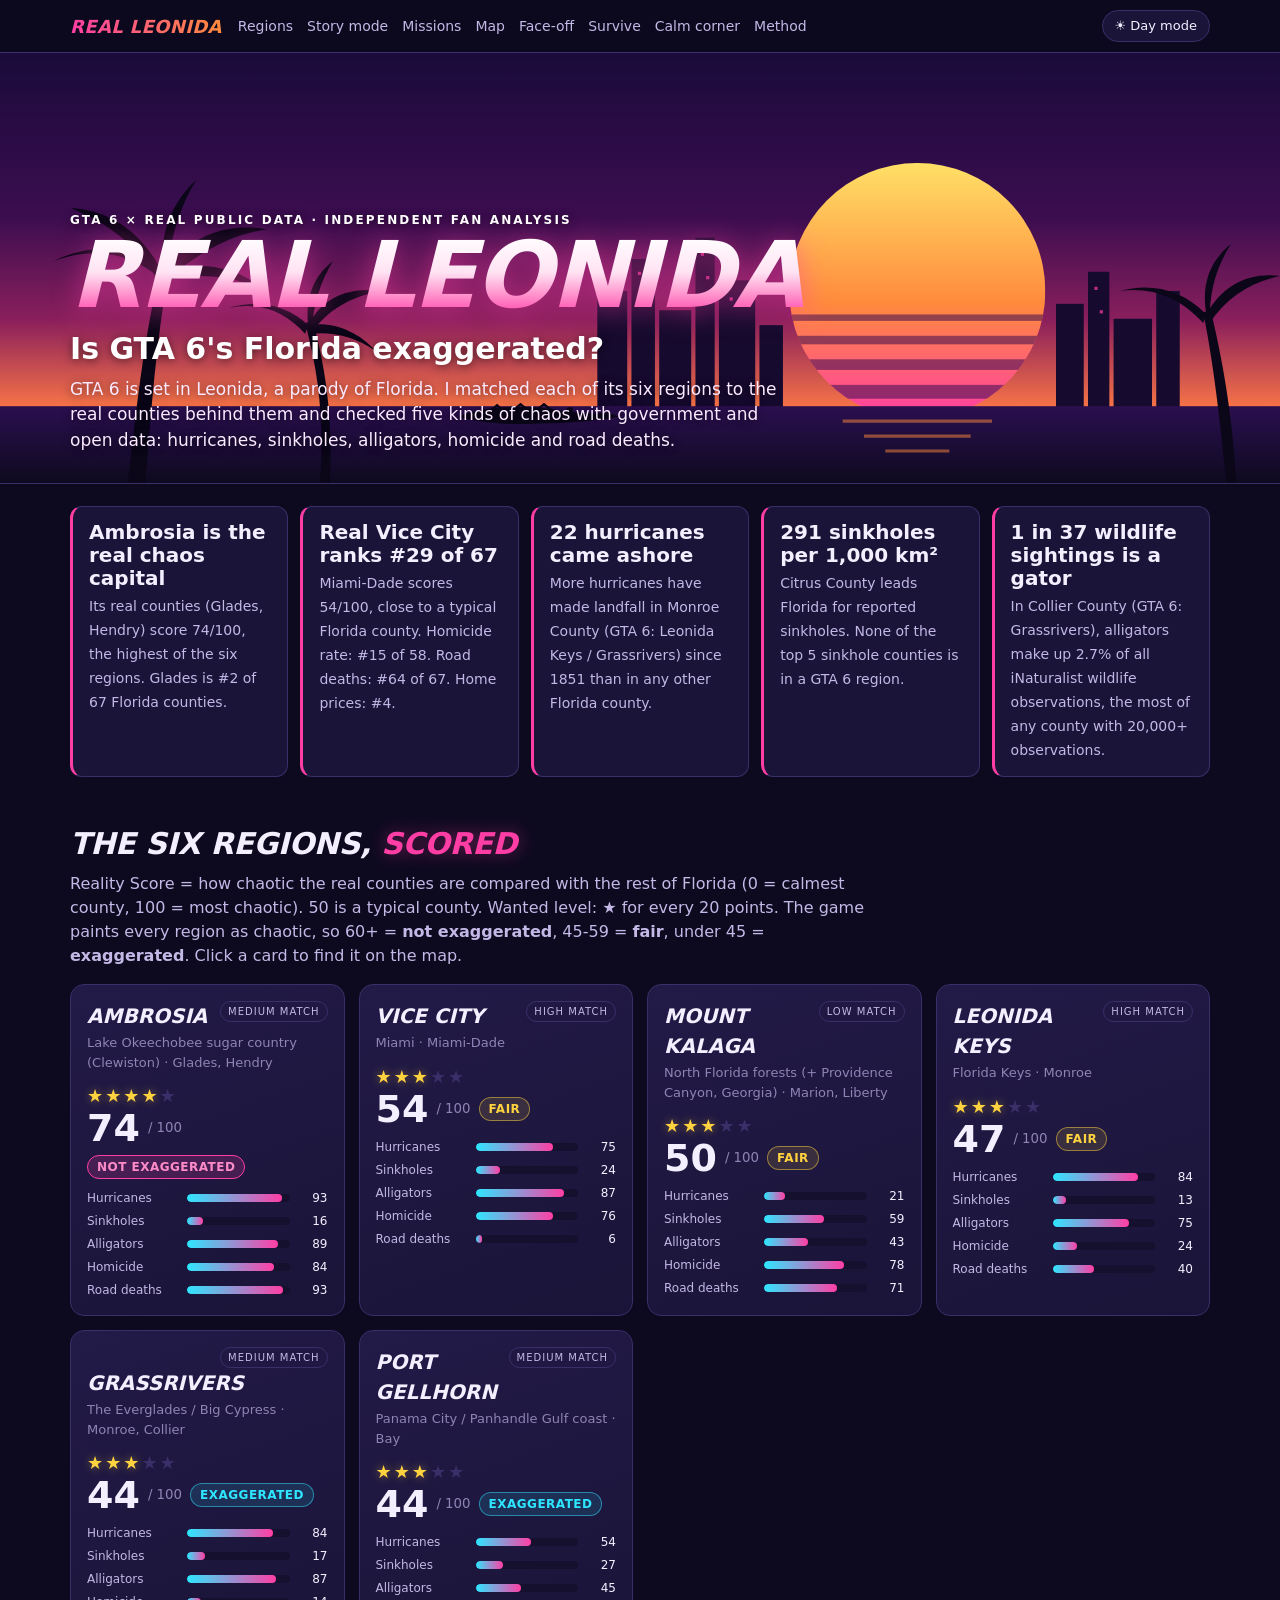
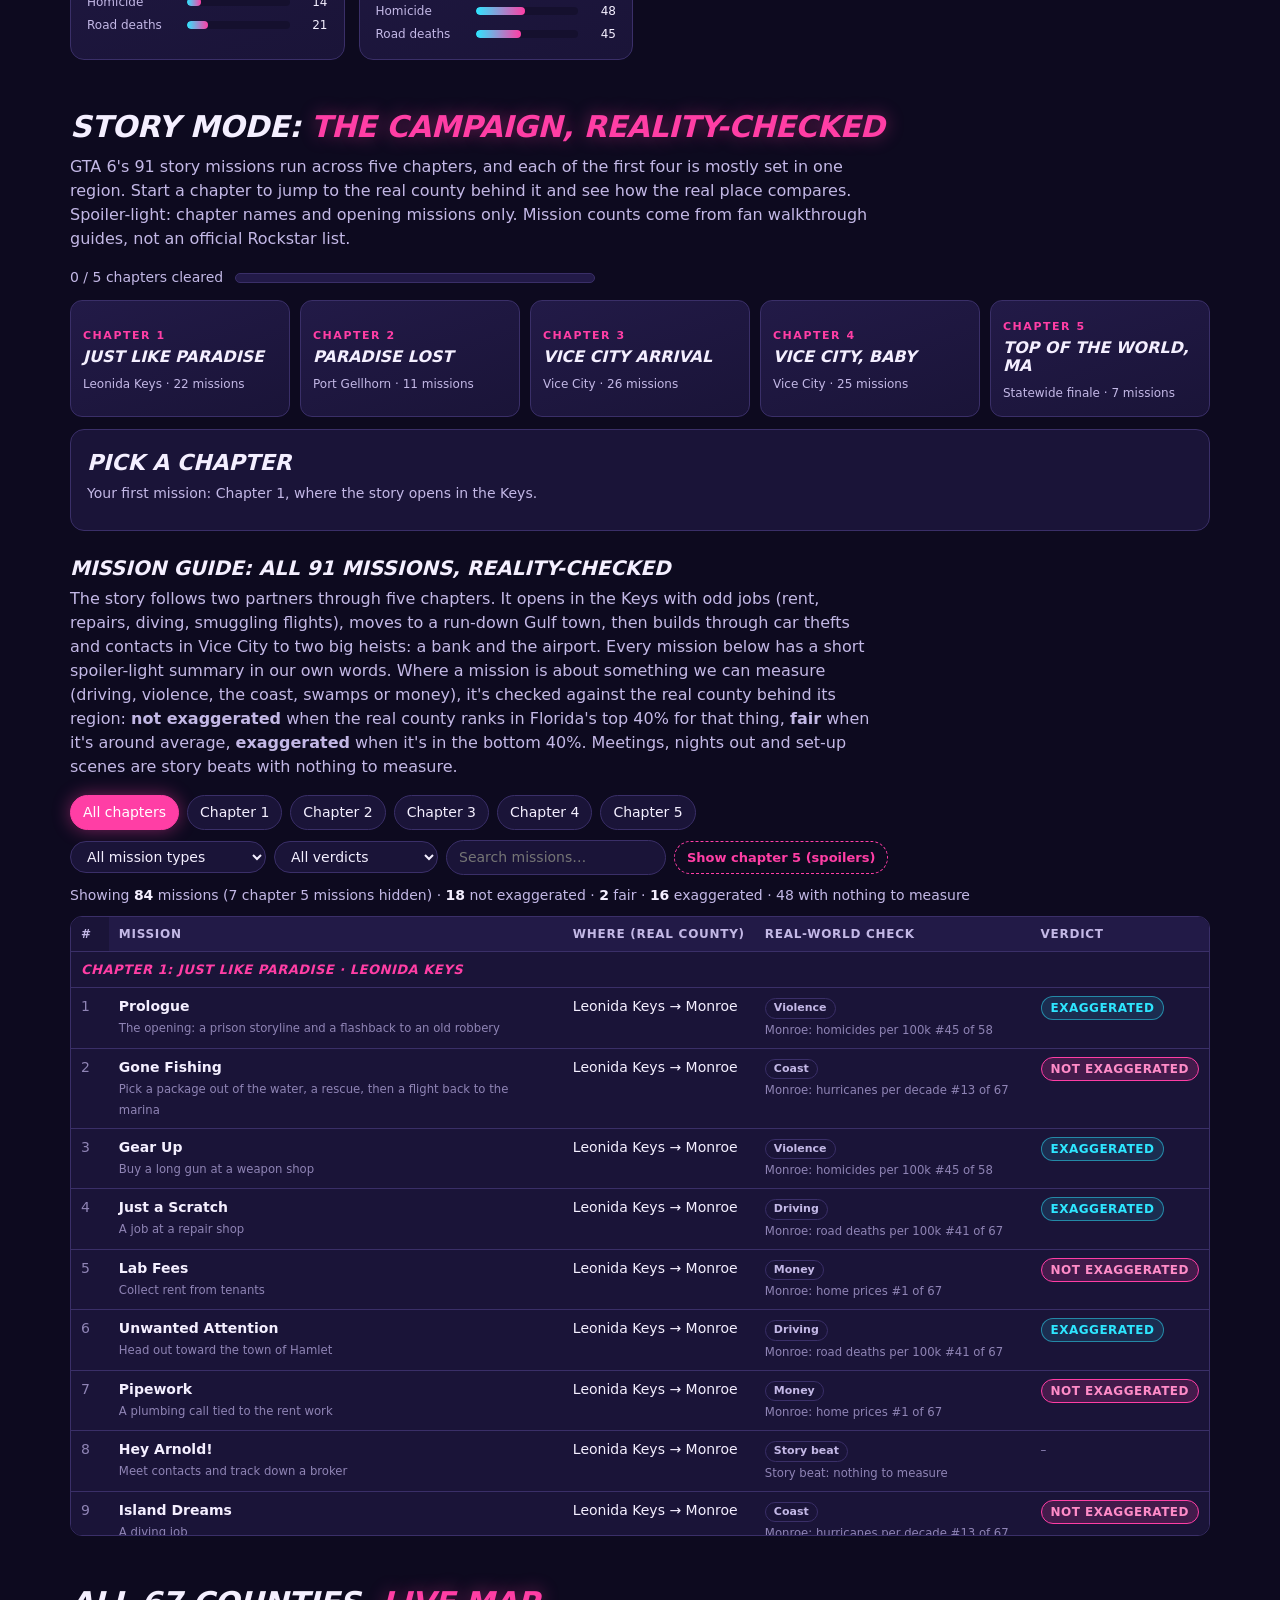
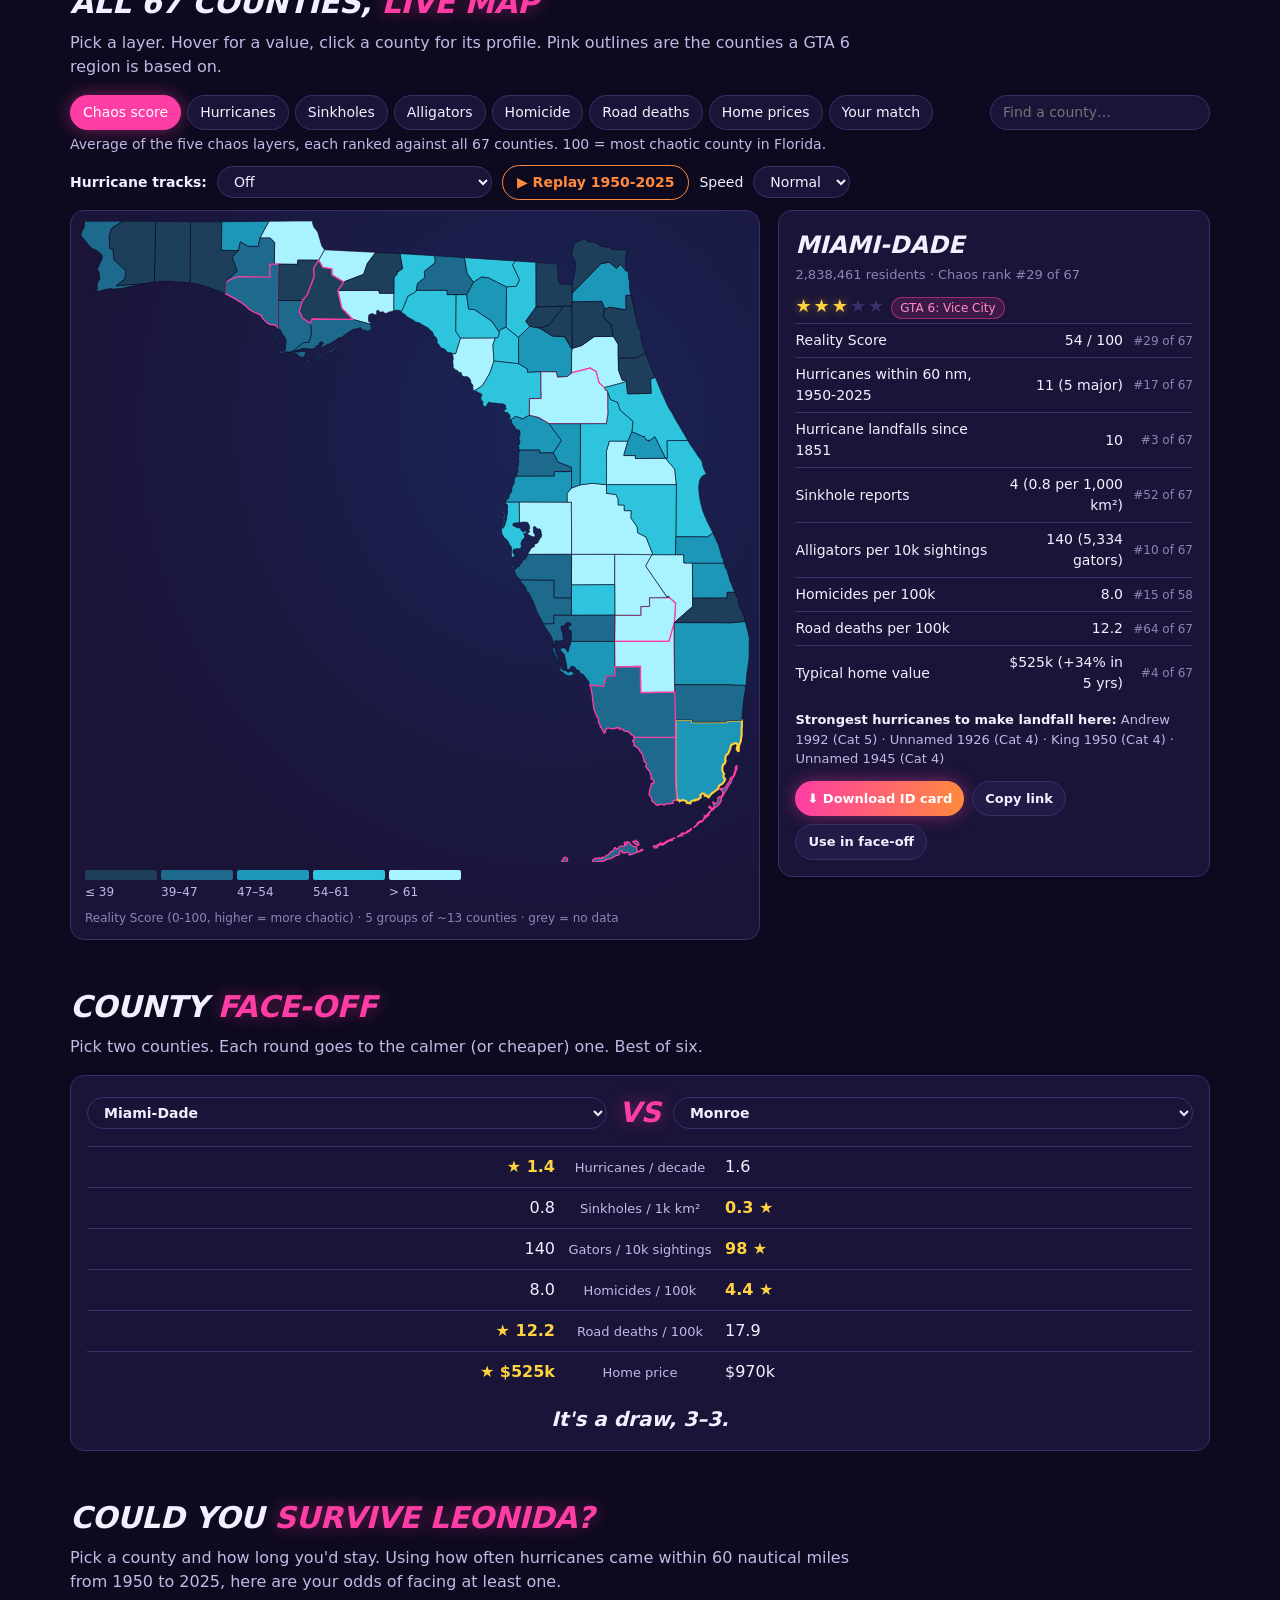
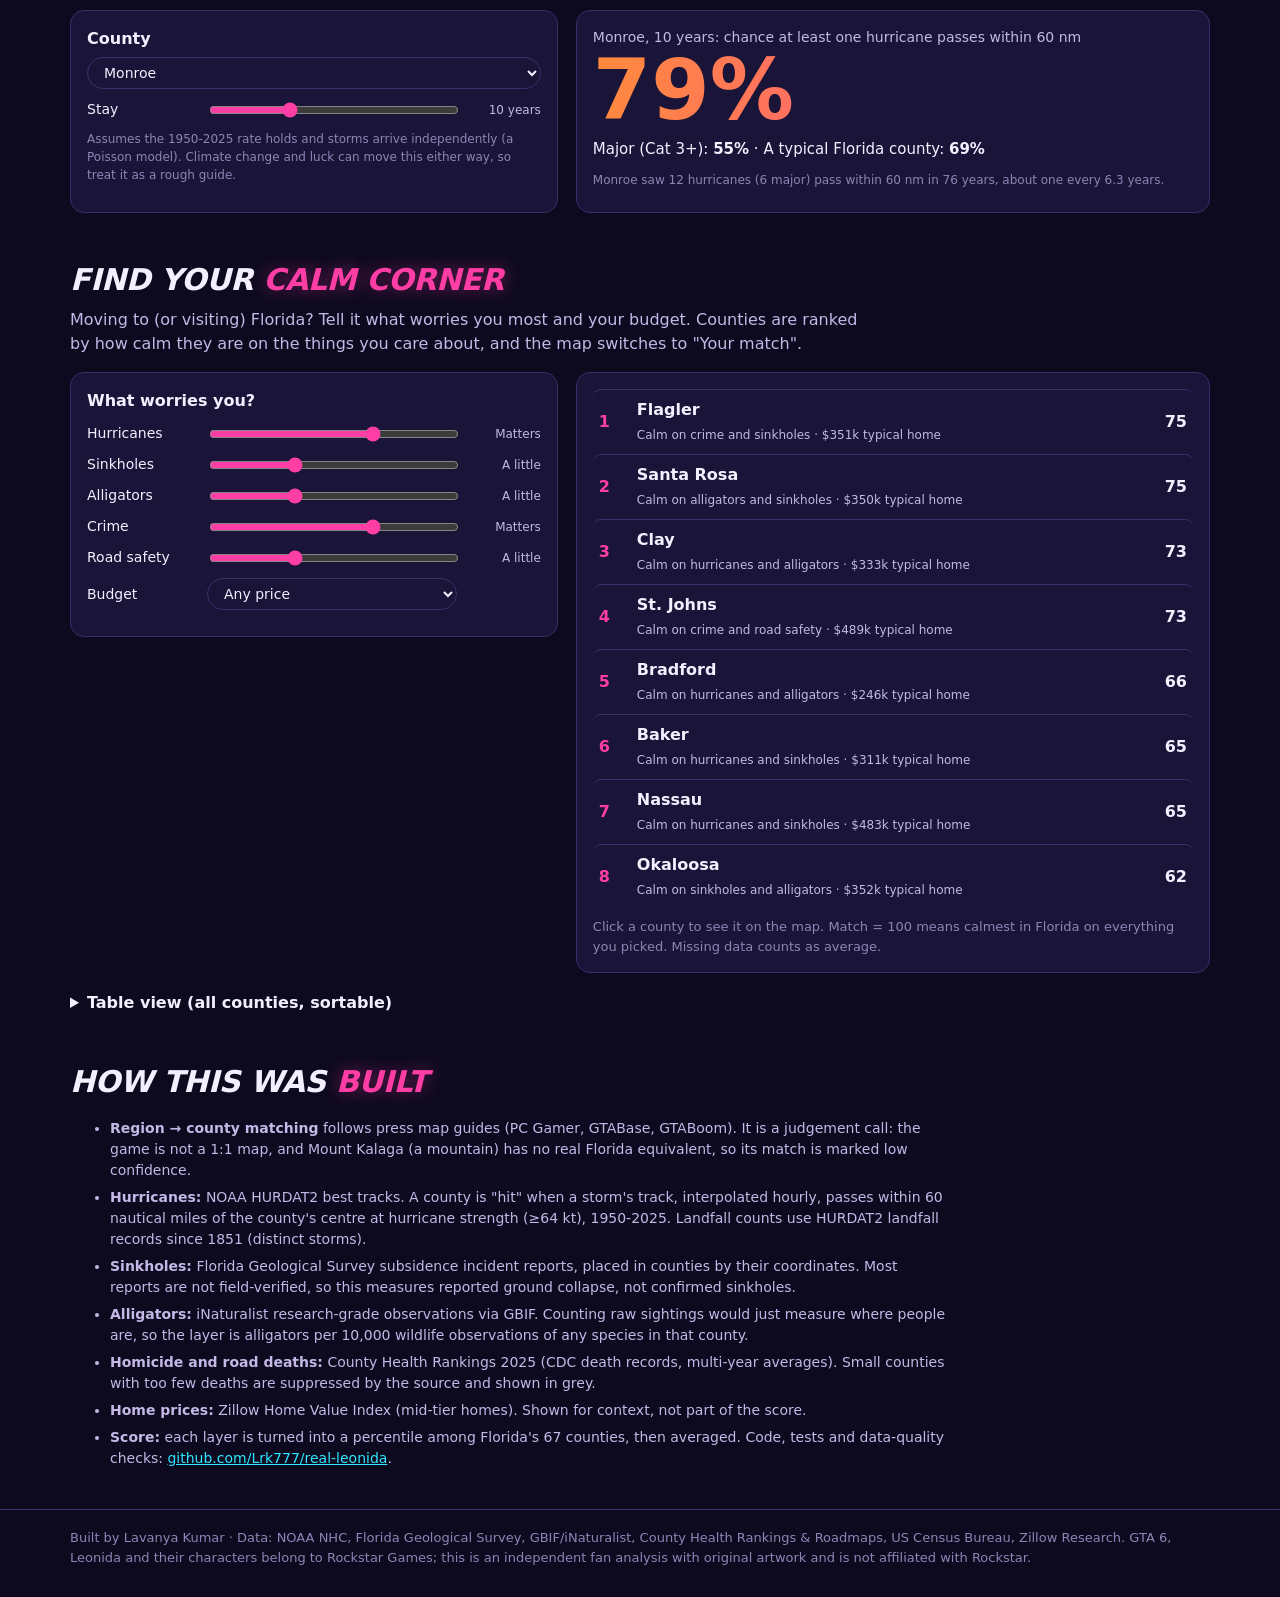
==== commit 14a85dfc: "Rebuild outputs and dashboard [skip ci]" ====
--- a/site/index.html
+++ b/site/index.html
@@ -74,7 +74,7 @@
   .score b{font-size:38px;line-height:1;font-weight:900}
   .score small{color:var(--muted)}
   .conf{font-size:10px;text-transform:uppercase;letter-spacing:.1em;padding:2px 7px;border-radius:99px;border:1px solid var(--line);color:var(--ink2);float:right}
-  .verdict{display:inline-block;font-size:12px;font-weight:800;border-radius:99px;padding:2px 9px;text-transform:uppercase;letter-spacing:.04em}
+  .verdict{display:inline-block;white-space:nowrap;font-size:12px;font-weight:800;border-radius:99px;padding:2px 9px;text-transform:uppercase;letter-spacing:.04em}
   .v-wild{background:rgba(255,62,165,.18);color:#ff8cc8;border:1px solid var(--pink)} .v-fair{background:rgba(255,210,63,.12);color:var(--gold);border:1px solid rgba(255,210,63,.5)} .v-exag{background:rgba(46,230,255,.12);color:var(--cyan);border:1px solid rgba(46,230,255,.5)}
   [data-theme="day"] .v-wild{color:#9b1c1c;background:#fde7e7} [data-theme="day"] .v-fair{color:#55544f;background:#f0efec} [data-theme="day"] .v-exag{color:#1c4f8f;background:#e3eefc}
   .bars{margin-top:10px;display:grid;gap:5px}
@@ -204,13 +204,31 @@
   @keyframes pop{0%{transform:rotate(-4deg) scale(1.6);opacity:0}100%{transform:rotate(-4deg) scale(1);opacity:1}}
   @media (prefers-reduced-motion: reduce){.stamp.pop{animation:none}}
   [data-theme="day"] .stamp{text-shadow:none}
+  .mg{margin-top:22px}
+  .mg h3{margin:0 0 4px;font-size:20px;font-weight:900;font-style:italic;text-transform:uppercase}
+  .mgbar{display:flex;flex-wrap:wrap;gap:8px;align-items:center;margin:10px 0}
+  .mgsum{font-size:14px;color:var(--ink2);margin:4px 0 8px}
+  .mgsum b{color:var(--ink)}
+  table.ml{border-collapse:collapse;width:100%;font-size:14px}
+  table.ml th{position:sticky;top:0;background:var(--surface2);text-align:left;font-size:12px;text-transform:uppercase;letter-spacing:.06em;color:var(--ink2);padding:8px 10px}
+  table.ml td{padding:8px 10px;border-top:1px solid var(--line);vertical-align:top;text-align:left;white-space:normal;position:static}
+  table.ml td.nm{min-width:220px}
+  table.ml tr.row{cursor:pointer}
+  table.ml tr.row:hover td{background:var(--surface2)}
+  table.ml td.n{color:var(--muted);font-variant-numeric:tabular-nums;white-space:nowrap}
+  table.ml td.nm b{display:block}
+  table.ml td.nm small,table.ml td.ck small{color:var(--muted)}
+  .theme{display:inline-block;font-size:11px;font-weight:700;border-radius:99px;padding:1px 8px;border:1px solid var(--line);color:var(--ink2);white-space:nowrap}
+  tr.chrow td{background:var(--bg2);font-weight:900;font-style:italic;text-transform:uppercase;font-size:13px;color:var(--pink);letter-spacing:.04em}
+  @media (max-width:700px){table.ml thead,table.ml td.n,table.ml td.w{display:none} table.ml tr.row{display:grid;grid-template-columns:1fr auto;border-top:1px solid var(--line)} table.ml tr.row td{border:0} table.ml td.nm{min-width:0} table.ml td.ck{grid-column:1/3;padding-top:0}}
+  .spoil{font:inherit;font-size:13px;font-weight:700;border:1px dashed var(--pink);background:transparent;color:var(--pink);border-radius:99px;padding:6px 12px;cursor:pointer}
   @media (max-width:600px){.hero .wrap{background:linear-gradient(0deg,rgba(13,10,31,.75),rgba(13,10,31,0) 75%)} .round{grid-template-columns:1fr 110px 1fr} .slider{grid-template-columns:90px 1fr 64px}}
 </style>
 </head>
 <body>
 <div class="topbar"><div class="wrap">
   <span class="brand">REAL LEONIDA</span>
-  <nav class="nav" aria-label="Sections"><a href="#regions-h">Regions</a><a href="#story-h">Story mode</a><a href="#map-h">Map</a><a href="#faceoff-h">Face-off</a><a href="#survive-h">Survive</a><a href="#finder-h">Calm corner</a><a href="#method-h">Method</a></nav>
+  <nav class="nav" aria-label="Sections"><a href="#regions-h">Regions</a><a href="#story-h">Story mode</a><a href="#missions-h">Missions</a><a href="#map-h">Map</a><a href="#faceoff-h">Face-off</a><a href="#survive-h">Survive</a><a href="#finder-h">Calm corner</a><a href="#method-h">Method</a></nav>
   <button type="button" class="themebtn" id="themebtn" aria-label="Switch colour theme">☀ Day mode</button>
 </div></div>
 
@@ -274,6 +292,20 @@
   <div class="chapters" id="chapters"></div>
   <div class="card brief" id="brief"><div><h3>Pick a chapter</h3><p class="hook">Your first mission: Chapter 1, where the story opens in the Keys.</p></div></div>
 
+  <div class="mg" id="missions-h">
+    <h3>Mission guide: all 91 missions, reality-checked</h3>
+    <p class="sub">The story follows two partners through five chapters. It opens in the Keys with odd jobs (rent, repairs, diving, smuggling flights), moves to a run-down Gulf town, then builds through car thefts and contacts in Vice City to two big heists: a bank and the airport. Every mission below has a short spoiler-light summary in our own words. Where a mission is about something we can measure (driving, violence, the coast, swamps or money), it's checked against the real county behind its region: <b>not exaggerated</b> when the real county ranks in Florida's top 40% for that thing, <b>fair</b> when it's around average, <b>exaggerated</b> when it's in the bottom 40%. Meetings, nights out and set-up scenes are story beats with nothing to measure.</p>
+    <div class="mgbar" id="mgch" role="group" aria-label="Chapter filter"></div>
+    <div class="mgbar">
+      <select class="sel" id="mgtheme" aria-label="Mission type"><option value="">All mission types</option><option value="driving">Driving (road deaths)</option><option value="violence">Violence (homicide)</option><option value="coast">Coast (hurricanes)</option><option value="swamp">Swamp (alligators)</option><option value="money">Money (home prices)</option><option value="story">Story beats</option></select>
+      <select class="sel" id="mgverdict" aria-label="Verdict"><option value="">All verdicts</option><option value="Not exaggerated">Not exaggerated</option><option value="Fair">Fair</option><option value="Exaggerated">Exaggerated</option></select>
+      <input class="search" id="mgq" placeholder="Search missions…" aria-label="Search missions">
+      <button type="button" class="spoil" id="mgspoil">Show chapter 5 (spoilers)</button>
+    </div>
+    <p class="mgsum" id="mgsum" aria-live="polite"></p>
+    <div class="tbl" style="max-height:620px"><table class="ml" id="mgtable"></table></div>
+  </div>
+
   <h2 id="map-h">All 67 counties, <span>live map</span></h2>
   <p class="sub">Pick a layer. Hover for a value, click a county for its profile. Pink outlines are the counties a GTA 6 region is based on.</p>
   <div class="toolbar">
@@ -346,7 +378,7 @@
 <footer><div class="wrap">Built by Lavanya Kumar · Data: NOAA NHC, Florida Geological Survey, GBIF/iNaturalist, County Health Rankings &amp; Roadmaps, US Census Bureau, Zillow Research. GTA 6, Leonida and their characters belong to Rockstar Games; this is an independent fan analysis with original artwork and is not affiliated with Rockstar.</div></footer>
 
 <script>
-const D = {"tracks":[{"id":"AL051950","name":"Easy","year":1950,"landfall_kt":105,"counties":["Hernando","Levy"],"pts":[[524.9,1511.8,40],[524.9,1485.0,45],[524.9,1458.3,50],[524.9,1431.5,50],[513.1,1404.8,55],[513.1,1378.0,55],[524.9,1351.3,55],[584.1,1284.4,70],[596.0,1271.0,70],[619.6,1150.6,80],[631.5,1110.5,80],[631.5,963.3,75],[596.0,816.2,75],[572.3,642.2,80],[513.1,521.8,85],[489.4,441.6,85],[453.9,401.4,85],[465.8,388.1,95],[513.1,334.6,105],[548.6,294.4,105],[572.3,254.3,105],[572.3,254.3,105],[572.3,307.8,95],[584.1,334.6,90],[596.0,347.9,75],[655.1,374.7,60],[702.5,321.2,40],[714.3,227.5,40],[678.8,107.1,35],[548.6,-26.6,30],[335.6,-133.7,25],[205.4,-280.8,25],[75.2,-387.8,20],[-78.7,-561.7,20],[-102.4,-561.7,20],[-197.1,-575.1,20],[-256.3,-535.0,20],[-268.1,-615.3,20],[-303.6,-655.4,20]],"lf":[[572.3,254.3,105],[584.1,334.6,90]]},{"id":"AL111950","name":"King","year":1950,"landfall_kt":115,"counties":["Miami-Dade"],"pts":[[406.6,2006.8,25],[442.1,2006.8,25],[453.9,2006.8,25],[465.8,2006.8,30],[477.6,1993.4,30],[489.4,1980.0,30],[513.1,1966.6,35],[584.1,1926.5,40],[667.0,1886.4,45],[785.3,1846.2,50],[903.7,1779.3,55],[986.6,1685.7,65],[1022.1,1618.8,70],[1057.6,1565.3,75],[1104.9,1471.7,80],[1104.9,1351.3,80],[1116.8,1324.5,75],[1104.9,1177.3,65],[1022.1,1043.6,70],[962.9,936.6,90],[927.4,842.9,105],[880.0,709.1,115],[868.2,682.4,115],[785.3,521.8,80],[726.2,321.2,70],[619.6,133.9,65],[489.4,-13.3,45],[371.1,-93.5,35],[276.4,-147.0,25],[193.5,-200.5,20],[134.3,-254.1,20]],"lf":[[880.0,709.1,115]]},{"id":"AL051960","name":"Donna","year":1960,"landfall_kt":125,"counties":["Collier","Monroe"],"pts":[[7674.2,2782.7,25],[7508.5,2796.0,25],[7354.6,2782.7,25],[7188.9,2769.3,25],[7011.4,2742.5,25],[6822.0,2715.8,30],[6632.6,2689.0,30],[6455.0,2662.3,35],[6277.5,2622.1,35],[6088.1,2582.0,40],[5898.7,2541.9,50],[5709.3,2501.7,55],[5508.1,2461.6,65],[5306.9,2421.5,70],[5129.4,2368.0,75],[4951.8,2327.8,85],[4738.7,2287.7,95],[4525.7,2234.2,100],[4312.6,2180.7,105],[4087.7,2100.4,105],[3862.8,2020.1,105],[3673.5,1953.2,110],[3484.1,1926.5,110],[3306.5,1886.4,110],[3164.5,1819.5,110],[3058.0,1779.3,110],[3022.5,1766.0,110],[2915.9,1725.8,110],[2868.6,1699.1,110],[2702.9,1592.1,110],[2584.5,1511.8,110],[2501.6,1458.3,115],[2383.3,1391.4,115],[2288.6,1311.1,120],[2217.6,1271.0,120],[2122.9,1230.9,125],[2028.2,1204.1,120],[1933.5,1190.7,110],[1815.1,1190.7,110],[1684.9,1177.3,110],[1578.4,1177.3,105],[1460.0,1164.0,100],[1400.8,1150.6,105],[1365.3,1150.6,105],[1270.6,1123.8,110],[1164.1,1083.7,110],[1057.6,1043.6,110],[974.7,976.7,110],[891.9,909.8,115],[809.0,842.9,125],[797.2,829.5,125],[749.8,762.6,115],[714.3,682.4,105],[690.7,628.9,105],[678.8,495.1,85],[702.5,361.3,65],[785.3,174.0,75],[915.5,-13.3,80],[1104.9,-267.4,90],[1223.3,-481.5,90],[1294.3,-548.4,85],[1519.2,-842.7,85],[1696.8,-1217.2,85],[1744.1,-1297.5,85],[1803.3,-1377.8,80],[1945.3,-1578.4,60],[2253.1,-2113.5,60],[2560.8,-2541.6,60],[2975.1,-2956.3,60],[3484.1,-3344.3,45],[3981.2,-3678.7,40],[4454.7,-4013.2,40]],"lf":[[797.2,829.5,125],[714.3,682.4,105]]},{"id":"AL031965","name":"Betsy","year":1965,"landfall_kt":100,"counties":["Monroe"],"pts":[[4395.5,2675.6,25],[4241.6,2648.9,30],[4087.7,2622.1,30],[3922.0,2582.0,30],[3732.6,2528.5,30],[3519.6,2434.8,30],[3294.7,2274.3,30],[3140.8,2127.2,30],[3034.3,1980.0,30],[2951.4,1792.7,35],[2927.8,1752.6,35],[2915.9,1712.5,35],[2856.7,1578.7,40],[2762.0,1404.8,55],[2702.9,1311.1,55],[2667.4,1230.9,55],[2620.0,1150.6,55],[2596.3,1123.8,60],[2584.5,1110.5,60],[2584.5,1097.1,60],[2560.8,1137.2,55],[2560.8,1137.2,55],[2560.8,1137.2,65],[2489.8,1164.0,70],[2395.1,1177.3,70],[2324.1,1164.0,70],[2264.9,1137.2,85],[2170.2,1123.8,105],[2063.7,1097.1,120],[1980.8,1016.8,115],[1909.8,923.2,105],[1827.0,842.9,100],[1744.1,749.3,100],[1649.4,628.9,105],[1578.4,548.6,105],[1519.2,481.7,105],[1460.0,388.1,105],[1424.5,307.8,105],[1436.4,281.0,105],[1460.0,267.7,100],[1460.0,281.0,95],[1448.2,307.8,85],[1436.4,388.1,80],[1389.0,468.3,90],[1341.7,548.6,90],[1294.3,642.2,100],[1294.3,695.8,105],[1258.8,722.5,105],[1235.1,762.6,105],[1152.3,762.6,105],[1128.6,762.6,105],[1069.4,776.0,95],[962.9,789.4,95],[844.5,802.8,100],[832.7,802.8,100],[667.0,776.0,100],[477.6,735.9,100],[276.4,682.4,100],[87.0,602.1,100],[-55.0,481.7,100],[-185.2,347.9,115],[-291.8,240.9,115],[-351.0,187.4,95],[-481.2,40.3,65],[-540.3,-133.7,50],[-516.7,-280.8,35],[-457.5,-401.2,30],[-386.5,-494.9,30],[-279.9,-601.9,25],[-161.6,-708.9,20],[-19.5,-829.3,20],[134.3,-936.3,20],[335.6,-1030.0,20],[548.6,-1070.1,20]],"lf":[[844.5,802.8,100]]},{"id":"AL131975","name":"Eloise","year":1975,"landfall_kt":110,"counties":["Walton"],"pts":[[4040.4,1859.6,25],[3898.4,1832.9,25],[3756.3,1819.5,25],[3626.1,1806.1,25],[3495.9,1779.3,25],[3342.0,1766.0,25],[3211.8,1739.2,25],[3069.8,1699.1,30],[2939.6,1672.3,30],[2821.2,1645.6,30],[2702.9,1618.8,30],[2608.2,1605.4,35],[2501.6,1578.7,40],[2407.0,1565.3,45],[2276.8,1551.9,55],[2158.4,1538.5,60],[2099.2,1538.5,60],[2040.0,1525.2,50],[1945.3,1511.8,50],[1827.0,1498.4,50],[1696.8,1485.0,45],[1554.7,1485.0,40],[1412.7,1498.4,35],[1258.8,1498.4,30],[1140.4,1511.8,30],[1022.1,1511.8,30],[903.7,1511.8,30],[785.3,1498.4,30],[643.3,1498.4,30],[465.8,1471.7,30],[335.6,1471.7,35],[252.7,1471.7,35],[146.2,1444.9,45],[98.8,1404.8,45],[75.2,1378.0,45],[63.3,1364.6,45],[-19.5,1284.4,45],[-102.4,1150.6,55],[-149.7,990.1,55],[-208.9,829.5,60],[-220.8,695.8,70],[-197.1,562.0,80],[-114.2,481.7,90],[39.6,347.9,100],[158.0,93.8,110],[158.0,80.4,110],[229.0,-267.4,60],[359.2,-535.0,40],[560.5,-775.8,25]],"lf":[[158.0,80.4,110]]},{"id":"AL041992","name":"Andrew","year":1992,"landfall_kt":145,"counties":["Miami-Dade","Monroe"],"pts":[[6171.0,2702.4,25],[5946.1,2648.9,30],[5685.7,2582.0,30],[5401.6,2501.7,35],[5141.2,2394.7,35],[4904.5,2327.8,40],[4691.4,2260.9,45],[4466.5,2194.0,45],[4241.6,2087.0,45],[4040.4,1966.6,45],[3827.3,1846.2,45],[3638.0,1739.2,45],[3472.2,1632.2,45],[3353.9,1498.4,40],[3271.0,1378.0,40],[3188.2,1244.2,40],[3093.5,1137.2,40],[2986.9,1043.6,45],[2880.4,949.9,45],[2773.9,883.0,50],[2691.0,829.5,50],[2572.7,762.6,55],[2442.5,722.5,65],[2288.6,695.8,80],[2122.9,709.1,95],[1957.2,722.5,110],[1791.5,735.9,130],[1590.2,749.3,145],[1400.8,749.3,150],[1306.2,749.3,140],[1199.6,749.3,125],[1164.1,749.3,130],[986.6,749.3,130],[880.0,735.9,145],[868.2,735.9,145],[761.7,722.5,115],[536.8,695.8,115],[311.9,642.2,115],[110.7,588.7,115],[-66.9,508.5,120],[-232.6,428.2,125],[-339.1,334.6,125],[-433.8,240.9,120],[-457.5,187.4,100],[-481.2,120.5,80],[-469.3,13.5,50],[-410.1,-66.8,35],[-339.1,-147.0,30],[-232.6,-240.7,30],[-90.6,-347.7,25],[110.7,-454.7,20],[430.3,-588.5,20]],"lf":[[880.0,735.9,145],[868.2,735.9,145]]},{"id":"AL171995","name":"Opal","year":1995,"landfall_kt":100,"counties":["Escambia"],"pts":[[39.6,1592.1,25],[16.0,1551.9,25],[-31.4,1551.9,25],[-66.9,1565.3,25],[-90.6,1565.3,25],[-90.6,1551.9,25],[-90.6,1538.5,25],[-78.7,1525.2,25],[-66.9,1498.4,30],[-66.9,1458.3,30],[-78.7,1391.4,30],[-102.4,1324.5,35],[-173.4,1284.4,40],[-268.1,1297.7,45],[-362.8,1324.5,45],[-422.0,1351.3,45],[-469.3,1364.6,50],[-504.8,1378.0,55],[-528.5,1364.6,60],[-552.2,1337.9,65],[-552.2,1311.1,65],[-540.3,1244.2,70],[-516.7,1177.3,75],[-469.3,1097.1,80],[-398.3,1003.4,85],[-291.8,869.7,100],[-208.9,682.4,110],[-137.9,588.7,130],[-102.4,495.1,130],[-7.7,267.7,110],[63.3,93.8,100],[98.8,0.1,80],[169.8,-294.2,50],[229.0,-588.5,30],[489.4,-1003.2,40],[631.5,-1270.8,40],[844.5,-1471.4,40],[1093.1,-1645.3,35],[1318.0,-1805.9,30]],"lf":[[63.3,93.8,100]]},{"id":"AL032004","name":"Charley","year":2004,"landfall_kt":130,"counties":["Charlotte","Lee"],"pts":[[3365.7,2622.1,30],[3140.8,2582.0,30],[2892.3,2515.1,30],[2643.7,2421.5,35],[2371.4,2301.1,40],[2111.0,2153.9,45],[1874.3,2060.3,55],[1649.4,2006.8,55],[1448.2,1966.6,60],[1282.5,1913.1,65],[1128.6,1819.5,65],[986.6,1712.5,75],[820.9,1578.7,80],[714.3,1404.8,90],[643.3,1244.2,90],[596.0,1110.5,105],[596.0,1070.3,105],[560.5,883.0,95],[619.6,655.6,125],[643.3,588.7,130],[655.1,548.6,125],[714.3,388.1,75],[809.0,120.5,75],[939.2,-173.8,65],[974.7,-267.4,70],[1057.6,-374.5,65],[1128.6,-468.1,60],[1389.0,-789.2,40],[1637.6,-1110.2,35],[1957.2,-1364.4,30]],"lf":[[643.3,588.7,130],[655.1,548.6,125]]},{"id":"AL112004","name":"Jeanne","year":2004,"landfall_kt":105,"counties":["Martin"],"pts":[[3271.0,2020.1,25],[3188.2,2006.8,25],[3117.1,1980.0,30],[3093.5,1966.6,30],[2963.3,1953.2,35],[2856.7,1913.1,50],[2797.6,1859.6,55],[2702.9,1846.2,55],[2631.8,1792.7,60],[2560.8,1739.2,60],[2537.2,1725.8,60],[2430.6,1672.3,60],[2347.8,1658.9,60],[2288.6,1658.9,70],[2264.9,1658.9,70],[2205.7,1632.2,65],[2158.4,1578.7,60],[2099.2,1551.9,55],[2004.5,1511.8,50],[1898.0,1471.7,30],[1850.6,1444.9,40],[1791.5,1418.1,45],[1755.9,1311.1,45],[1815.1,1244.2,40],[1827.0,1177.3,40],[1815.1,1097.1,40],[1791.5,1003.4,40],[1815.1,909.8,45],[1838.8,829.5,50],[1850.6,735.9,55],[1886.1,588.7,60],[1921.7,508.5,75],[1992.7,481.7,75],[2063.7,455.0,75],[2146.5,455.0,75],[2182.1,481.7,75],[2217.6,508.5,80],[2241.2,562.0,85],[2264.9,602.1,85],[2229.4,642.2,85],[2205.7,709.1,85],[2170.2,735.9,85],[2134.7,735.9,80],[2087.4,695.8,75],[2040.0,669.0,70],[1945.3,655.6,75],[1827.0,642.2,80],[1720.4,615.5,85],[1578.4,615.5,85],[1424.5,602.1,90],[1270.6,588.7,100],[1223.3,575.4,100],[1116.8,548.6,105],[974.7,521.8,105],[880.0,508.5,105],[832.7,495.1,95],[714.3,441.6,75],[631.5,361.3,55],[584.1,227.5,45],[513.1,120.5,40],[442.1,-13.3,35],[477.6,-200.5,30],[524.9,-294.2,25],[619.6,-414.6,20],[785.3,-588.5,20],[1093.1,-842.7,25],[1329.8,-976.4,25],[1531.0,-1043.3,35],[1791.5,-1003.2,35]],"lf":[[880.0,508.5,105]]},{"id":"AL042005","name":"Dennis","year":2005,"landfall_kt":105,"counties":["Santa Rosa"],"pts":[[3176.3,2541.9,25],[3081.6,2528.5,30],[2975.1,2515.1,30],[2773.9,2475.0,30],[2572.7,2408.1,35],[2407.0,2327.8,40],[2264.9,2234.2,45],[2122.9,2180.7,50],[1980.8,2127.2,55],[1862.5,2060.3,60],[1732.3,1980.0,70],[1602.1,1913.1,80],[1507.4,1792.7,90],[1365.3,1672.3,100],[1247.0,1551.9,120],[1187.8,1485.0,120],[1093.1,1431.5,110],[962.9,1351.3,130],[832.7,1204.1,120],[820.9,1190.7,120],[714.3,1110.5,100],[607.8,1016.8,75],[501.3,896.4,80],[406.6,776.0,90],[311.9,655.6,110],[217.2,508.5,125],[158.0,334.6,120],[87.0,147.3,110],[63.3,80.4,105],[-7.7,-66.8,45],[-102.4,-213.9,30],[-137.9,-387.8,25],[-173.4,-575.1,20],[-185.2,-722.3,20],[-161.6,-815.9,15],[-126.1,-896.2,15],[-78.7,-949.7,15],[-19.5,-1003.2,15],[51.5,-1056.7,15],[134.3,-1096.8,15],[217.2,-1096.8,15],[229.0,-1096.8,10],[240.9,-1070.1,10],[240.9,-1030.0,10],[240.9,-989.8,10],[217.2,-949.7,10],[169.8,-922.9,10],[146.2,-949.7,10],[122.5,-989.8,10],[98.8,-1016.6,10],[134.3,-1123.6,10],[169.8,-1230.6,10],[288.2,-1310.9,10],[418.4,-1377.8,10],[524.9,-1498.2,10],[631.5,-1618.6,10],[738.0,-1725.6,10],[844.5,-1819.2,10],[927.4,-1979.8,10]],"lf":[[63.3,80.4,105]]},{"id":"AL252005","name":"Wilma","year":2005,"landfall_kt":105,"counties":["Collier"],"pts":[[1081.3,1792.7,25],[1045.8,1792.7,25],[1022.1,1806.1,30],[998.4,1806.1,30],[974.7,1806.1,30],[951.1,1819.5,30],[951.1,1886.4,35],[939.2,1966.6,40],[927.4,2006.8,45],[915.5,2033.5,55],[915.5,2046.9,60],[868.2,1980.0,65],[773.5,1926.5,75],[690.7,1926.5,130],[643.3,1873.0,150],[572.3,1832.9,160],[501.3,1819.5,140],[430.3,1752.6,135],[347.4,1725.8,130],[288.2,1699.1,130],[252.7,1658.9,130],[217.2,1592.1,130],[181.7,1538.5,130],[146.2,1458.3,125],[110.7,1431.5,120],[98.8,1391.4,130],[98.8,1391.4,120],[87.0,1364.6,115],[75.2,1364.6,110],[63.3,1337.9,100],[63.3,1297.7,85],[75.2,1257.6,85],[98.8,1230.9,85],[181.7,1150.6,85],[264.5,1056.9,90],[394.7,936.6,95],[536.8,802.8,110],[702.5,682.4,105],[785.3,642.2,95],[1045.8,401.4,105],[1377.2,120.5,110],[1850.6,-307.6,100],[2335.9,-775.8,90],[2856.7,-1270.8,75],[3271.0,-1538.3,60],[3566.9,-1739.0,55],[3862.8,-1872.7,50],[4217.9,-1939.6,40]],"lf":[[702.5,682.4,105]]},{"id":"AL112017","name":"Irma","year":2017,"landfall_kt":115,"counties":["Collier","Monroe"],"pts":[[7188.9,1993.4,30],[7023.2,1980.0,35],[6857.5,1966.6,45],[6727.3,1966.6,50],[6620.8,1966.6,55],[6526.1,1953.2,65],[6419.5,1913.1,80],[6324.8,1859.6,95],[6218.3,1806.1,100],[6100.0,1752.6,100],[5957.9,1685.7,100],[5815.9,1632.2,100],[5673.8,1592.1,100],[5508.1,1592.1,100],[5330.6,1618.8,95],[5153.0,1645.6,95],[4987.3,1672.3,95],[4845.3,1712.5,95],[4703.2,1752.6,100],[4549.4,1792.7,100],[4407.3,1832.9,100],[4277.1,1873.0,105],[4146.9,1899.7,110],[3993.0,1913.1,115],[3851.0,1926.5,125],[3697.1,1926.5,135],[3531.4,1913.1,150],[3365.7,1886.4,155],[3200.0,1832.9,155],[3058.0,1779.3,155],[3046.1,1779.3,155],[2904.1,1725.8,155],[2880.4,1725.8,155],[2750.2,1672.3,155],[2714.7,1658.9,150],[2537.2,1578.7,150],[2371.4,1511.8,145],[2205.7,1444.9,145],[2040.0,1378.0,145],[1874.3,1324.5,140],[1732.3,1271.0,135],[1708.6,1271.0,135],[1531.0,1230.9,135],[1377.2,1204.1,140],[1235.1,1190.7,145],[1152.3,1164.0,145],[1104.9,1150.6,130],[986.6,1110.5,110],[880.0,1056.9,95],[797.2,1016.8,100],[749.8,976.7,115],[726.2,869.7,115],[726.2,842.9,115],[702.5,722.5,100],[702.5,682.4,100],[702.5,562.0,80],[643.3,374.7,65],[584.1,187.4,50],[489.4,13.5,45],[382.9,-120.3,35],[240.9,-254.1,25],[87.0,-374.5,20],[-55.0,-508.2,15],[-149.7,-615.3,15],[-220.8,-695.5,15],[-291.8,-775.8,15]],"lf":[[726.2,842.9,115],[702.5,682.4,100]]},{"id":"AL142018","name":"Michael","year":2018,"landfall_kt":140,"counties":["Bay"],"pts":[[122.5,1766.0,25],[87.0,1725.8,25],[98.8,1685.7,30],[146.2,1632.2,35],[229.0,1592.1,45],[252.7,1511.8,50],[264.5,1444.9,60],[300.0,1351.3,65],[300.0,1244.2,75],[288.2,1110.5,85],[217.2,976.7,85],[169.8,856.3,90],[146.2,722.5,100],[134.3,588.7,110],[122.5,441.6,120],[158.0,267.7,125],[252.7,133.9,140],[264.5,107.1,135],[371.1,-66.8,80],[524.9,-240.7,50],[702.5,-414.6,45],[903.7,-615.3,45],[1176.0,-735.6,50],[1495.5,-842.7,60],[2016.3,-1083.5,60],[2549.0,-1351.0,60],[3093.5,-1618.6,65],[3780.0,-1846.0,65],[4667.7,-2060.0,65],[5555.5,-2220.6,65],[6455.0,-2327.6,65],[7283.6,-2381.1,65],[7922.8,-2354.3,60],[8431.7,-2207.2,55],[8775.0,-1993.1,55],[9023.6,-1792.5,50],[9153.8,-1578.4,35],[9189.3,-1364.4,35]],"lf":[[252.7,133.9,140]]},{"id":"AL092022","name":"Ian","year":2022,"landfall_kt":130,"counties":["Charlotte","Lee"],"pts":[[2525.3,2501.7,30],[2418.8,2421.5,30],[2312.3,2314.4,30],[2170.2,2247.6,30],[2016.3,2194.0,30],[1886.1,2180.7,35],[1744.1,2180.7,35],[1566.6,2207.4,40],[1400.8,2220.8,40],[1235.1,2194.0,40],[1104.9,2194.0,40],[974.7,2140.5,40],[891.9,2033.5,40],[797.2,1899.7,50],[702.5,1779.3,65],[619.6,1645.6,70],[548.6,1511.8,80],[513.1,1364.6,85],[477.6,1230.9,100],[465.8,1177.3,110],[477.6,1123.8,100],[513.1,1003.4,105],[548.6,883.0,105],[560.5,856.3,110],[560.5,776.0,120],[584.1,669.0,140],[619.6,588.7,135],[643.3,575.4,130],[667.0,562.0,125],[702.5,508.5,100],[773.5,441.6,65],[832.7,347.9,60],[891.9,281.0,65],[974.7,187.4,70],[1010.2,93.8,75],[1022.1,-66.8,75],[998.4,-307.6,70],[998.4,-307.6,70],[986.6,-454.7,50],[939.2,-575.1,30]],"lf":[[643.3,575.4,130],[667.0,562.0,125]]},{"id":"AL102023","name":"Idalia","year":2023,"landfall_kt":100,"counties":["Taylor"],"pts":[[181.7,1364.6,25],[169.8,1297.7,25],[146.2,1324.5,30],[98.8,1404.8,30],[158.0,1485.0,35],[217.2,1485.0,40],[264.5,1498.4,45],[288.2,1485.0,55],[288.2,1391.4,55],[288.2,1311.1,60],[300.0,1230.9,60],[311.9,1123.8,65],[335.6,963.3,70],[335.6,762.6,80],[347.4,548.6,90],[371.1,361.3,105],[418.4,254.3,115],[477.6,147.3,100],[489.4,133.9,100],[607.8,-66.8,60],[797.2,-227.3,50],[1033.9,-334.3,50],[1258.8,-361.1,55],[1542.9,-347.7,55],[1815.1,-320.9,55],[2028.2,-227.3,50],[2229.4,-173.8,50],[2430.6,-147.0,50],[2596.3,-120.3,50],[2714.7,-106.9,50],[2809.4,-106.9,50],[2904.1,-106.9,50],[3010.6,-133.7,50],[3117.1,-200.5,50],[3211.8,-320.9,50],[3306.5,-521.6,55],[3401.2,-695.5,60],[3507.8,-882.8,60],[3566.9,-1096.8,55],[3519.6,-1270.8,55],[3424.9,-1351.0,50],[3377.5,-1417.9,50],[3353.9,-1498.2,45],[3294.7,-1551.7,40],[3211.8,-1551.7,35],[3105.3,-1551.7,35],[3034.3,-1551.7,35],[2939.6,-1551.7,35],[2927.8,-1591.8,30],[3022.5,-1605.2,30],[3140.8,-1631.9,30],[3259.2,-1685.5,30],[3353.9,-1779.1,30],[3472.2,-1899.5,30]],"lf":[[477.6,147.3,100]]},{"id":"AL092024","name":"Helene","year":2024,"landfall_kt":120,"counties":["Taylor"],"pts":[[702.5,1846.2,30],[678.8,1766.0,35],[643.3,1712.5,35],[572.3,1658.9,35],[465.8,1578.7,40],[359.2,1551.9,45],[288.2,1511.8,50],[205.4,1431.5,55],[169.8,1324.5,65],[134.3,1204.1,70],[110.7,1097.1,70],[134.3,990.1,75],[217.2,842.9,85],[311.9,588.7,105],[394.7,307.8,120],[465.8,133.9,120],[489.4,26.9,95],[513.1,-40.0,80],[536.8,-254.1,60],[524.9,-454.7,45],[323.7,-775.8,40],[122.5,-949.7,40],[-55.0,-856.0,30],[4.1,-749.0,25],[75.2,-815.9,20]],"lf":[[465.8,133.9,120]]},{"id":"AL142024","name":"Milton","year":2024,"landfall_kt":100,"counties":["Manatee"],"pts":[[-824.4,1337.9,30],[-895.4,1364.6,30],[-919.1,1284.4,30],[-931.0,1204.1,30],[-931.0,1137.2,35],[-931.0,1110.5,35],[-895.4,1123.8,45],[-848.1,1137.2,55],[-765.2,1137.2,70],[-682.4,1137.2,75],[-623.2,1190.7,90],[-540.3,1230.9,120],[-433.8,1244.2,150],[-386.5,1230.9,155],[-327.3,1230.9,145],[-220.8,1217.5,125],[-137.9,1137.2,125],[-43.2,1137.2,140],[51.5,1097.1,145],[87.0,1070.3,140],[122.5,1030.2,135],[205.4,963.3,140],[264.5,896.4,140],[335.6,802.8,135],[430.3,628.9,115],[584.1,495.1,105],[596.0,481.7,100],[749.8,388.1,70],[962.9,267.7,65],[1199.6,200.8,60],[1495.5,200.8,60],[1803.3,200.8,55],[2170.2,200.8,55],[2572.7,227.5,50]],"lf":[[596.0,481.7,100]]}],"W":900,"H":864,"counties":[{"fips":"12093","name":"Okeechobee","population":42369,"hurricanes_1950_2025":16,"major_hurricanes_1950_2025":5,"hurricanes_per_decade":2.1052631578947367,"landfalls_since_1851":0,"sinkholes":1,"sinkholes_per_1000km2":0.42656404998377095,"alligator_obs":284,"all_obs":17663,"gators_per_10k_obs":160.7880880937553,"homicide_per_100k":7.2765324897,"crash_deaths_per_100k":38.808173278,"home_value":287344.62997361494,"home_value_change_pct":34.25132407518412,"chaos_score":75.48121461657232,"chaos_rank":1,"hurricanes_per_decade_pct":99.25373134328358,"sinkholes_per_1000km2_pct":17.91044776119403,"gators_per_10k_obs_pct":91.04477611940298,"homicide_per_100k_pct":70.6896551724138,"crash_deaths_per_100k_pct":98.50746268656717,"path":"M823.2,460.5L823.3,474.3L823.4,475.2L823.5,507.7L823.5,519.0L798.9,540.7L800.6,514.5L792.1,507.0L791.1,505.1L788.8,506.1L760.1,464.5L768.5,449.2L800.4,449.3L811.6,449.2L811.7,460.5L823.2,460.5Z","regions":[],"landfalls":[]},{"fips":"12043","name":"Glades","population":13132,"hurricanes_1950_2025":14,"major_hurricanes_1950_2025":6,"hurricanes_per_decade":1.8421052631578947,"landfalls_since_1851":0,"sinkholes":1,"sinkholes_per_1000km2":0.3923016469543881,"alligator_obs":124,"all_obs":7530,"gators_per_10k_obs":164.67463479415673,"homicide_per_100k":null,"crash_deaths_per_100k":38.238886824,"home_value":257287.1979139828,"home_value_change_pct":32.46579600292543,"chaos_score":74.25373134328358,"chaos_rank":2,"hurricanes_per_decade_pct":92.53731343283582,"sinkholes_per_1000km2_pct":16.417910447761194,"gators_per_10k_obs_pct":92.53731343283582,"homicide_per_100k_pct":null,"crash_deaths_per_100k_pct":95.52238805970148,"path":"M792.1,507.0L800.6,514.5L798.9,540.7L791.8,566.1L718.4,566.1L718.8,530.7L753.7,530.9L753.7,519.0L765.4,518.9L765.3,507.2L792.1,507.0Z","regions":["Ambrosia"],"landfalls":[]},{"fips":"12051","name":"Hendry","population":46130,"hurricanes_1950_2025":14,"major_hurricanes_1950_2025":8,"hurricanes_per_decade":1.8421052631578947,"landfalls_since_1851":0,"sinkholes":1,"sinkholes_per_1000km2":0.32557644926211166,"alligator_obs":144,"all_obs":10513,"gators_per_10k_obs":136.97327118805288,"homicide_per_100k":8.6902113459,"crash_deaths_per_100k":34.760845384,"home_value":269468.6709056923,"home_value_change_pct":27.97907606276182,"chaos_score":73.6129696345857,"chaos_rank":3,"hurricanes_per_decade_pct":92.53731343283582,"sinkholes_per_1000km2_pct":14.925373134328357,"gators_per_10k_obs_pct":85.07462686567165,"homicide_per_100k_pct":84.48275862068965,"crash_deaths_per_100k_pct":91.04477611940298,"path":"M799.6,634.3L753.6,635.1L753.2,612.5L753.2,599.8L718.6,600.3L718.4,566.1L791.8,566.1L798.9,540.7L798.8,571.9L799.4,624.3L799.6,634.3Z","regions":["Ambrosia"],"landfalls":[]},{"fips":"12049","name":"Hardee","population":26068,"hurricanes_1950_2025":11,"major_hurricanes_1950_2025":4,"hurricanes_per_decade":1.4473684210526316,"landfalls_since_1851":0,"sinkholes":22,"sinkholes_per_1000km2":13.349970879621882,"alligator_obs":38,"all_obs":5392,"gators_per_10k_obs":70.47477744807121,"homicide_per_100k":6.4224357087,"crash_deaths_per_100k":35.858599374,"home_value":235493.27682074427,"home_value_change_pct":35.02101598258045,"chaos_score":72.56304683479156,"chaos_rank":4,"hurricanes_per_decade_pct":75.3731343283582,"sinkholes_per_1000km2_pct":70.1492537313433,"gators_per_10k_obs_pct":62.68656716417911,"homicide_per_100k_pct":62.06896551724138,"crash_deaths_per_100k_pct":92.53731343283582,"path":"M660.5,448.8L718.7,448.7L718.6,489.6L660.4,490.0L660.5,448.8Z","regions":[],"landfalls":[]},{"fips":"12095","name":"Orange","population":1533646,"hurricanes_1950_2025":14,"major_hurricanes_1950_2025":1,"hurricanes_per_decade":1.8421052631578947,"landfalls_since_1851":0,"sinkholes":238,"sinkholes_per_1000km2":91.56402094350481,"alligator_obs":4849,"all_obs":283847,"gators_per_10k_obs":170.83146906608135,"homicide_per_100k":7.5844058441,"crash_deaths_per_100k":12.534336931,"home_value":398750.8224559704,"home_value_change_pct":20.672532757581873,"chaos_score":71.54400411734431,"chaos_rank":5,"hurricanes_per_decade_pct":92.53731343283582,"sinkholes_per_1000km2_pct":88.05970149253731,"gators_per_10k_obs_pct":94.02985074626866,"homicide_per_100k_pct":74.13793103448276,"crash_deaths_per_100k_pct":8.955223880597014,"path":"M707.5,327.5L707.4,310.1L711.4,296.3L715.2,296.3L736.3,296.4L730.9,315.2L731.0,315.8L731.1,315.8L742.1,315.8L743.0,315.9L746.2,315.9L746.4,315.9L746.5,319.7L746.6,319.8L786.9,319.4L799.4,334.1L801.6,355.0L748.7,354.9L724.5,355.0L722.4,355.0L707.5,355.0L707.5,327.5Z","regions":[],"landfalls":[]},{"fips":"12029","name":"Dixie","population":17614,"hurricanes_1950_2025":9,"major_hurricanes_1950_2025":3,"hurricanes_per_decade":1.1842105263157894,"landfalls_since_1851":3,"sinkholes":24,"sinkholes_per_1000km2":12.54983147043708,"alligator_obs":22,"all_obs":3288,"gators_per_10k_obs":66.90997566909975,"homicide_per_100k":10.188314004,"crash_deaths_per_100k":27.168837344,"home_value":214895.13458519412,"home_value_change_pct":18.971167470307204,"chaos_score":69.46989191971178,"chaos_rank":6,"hurricanes_per_decade_pct":54.47761194029851,"sinkholes_per_1000km2_pct":68.65671641791045,"gators_per_10k_obs_pct":61.19402985074627,"homicide_per_100k_pct":91.37931034482759,"crash_deaths_per_100k_pct":71.64179104477611,"path":"M499.8,178.5L504.4,178.6L510.9,157.6L558.0,157.4L554.6,166.7L556.0,188.6L550.5,204.7L540.5,221.7L529.0,229.0L528.5,228.8L527.7,225.6L527.5,223.8L527.7,223.6L527.8,221.6L526.2,219.1L524.9,217.7L524.7,214.9L522.8,211.4L520.1,209.7L517.4,209.4L516.4,209.8L513.7,209.1L512.3,206.2L512.2,204.9L511.7,204.0L510.4,203.9L509.4,204.0L507.2,202.2L506.4,200.8L504.8,200.8L503.7,200.3L503.2,199.0L501.2,198.5L501.1,197.7L501.3,196.4L500.6,190.3L500.7,188.0L501.3,185.7L500.8,181.9L499.8,178.5Z","regions":[],"landfalls":[["Unnamed",1935,85],["Unnamed",1882,70],["Unnamed",1867,70]]},{"fips":"12107","name":"Putnam","population":77301,"hurricanes_1950_2025":7,"major_hurricanes_1950_2025":1,"hurricanes_per_decade":0.9210526315789473,"landfalls_since_1851":0,"sinkholes":15,"sinkholes_per_1000km2":6.9915045135449265,"alligator_obs":201,"all_obs":31156,"gators_per_10k_obs":64.51405828732828,"homicide_per_100k":8.6849449374,"crash_deaths_per_100k":45.547711228,"home_value":214503.31813517693,"home_value_change_pct":12.61644901053054,"chaos_score":65.80545548121462,"chaos_rank":7,"hurricanes_per_decade_pct":26.865671641791046,"sinkholes_per_1000km2_pct":59.70149253731343,"gators_per_10k_obs_pct":59.70149253731343,"homicide_per_100k_pct":82.75862068965517,"crash_deaths_per_100k_pct":100.0,"path":"M723.3,183.2L723.4,184.1L723.4,184.4L723.7,200.7L728.7,214.3L734.0,214.4L732.0,217.0L725.2,218.9L724.0,219.3L723.6,219.2L721.3,220.0L718.9,220.6L704.8,224.3L697.6,218.0L693.5,202.5L685.6,198.0L660.4,204.6L660.5,178.1L661.0,172.7L661.0,171.9L660.4,171.6L661.2,171.5L674.2,167.7L691.0,155.7L716.6,155.3L723.2,166.1L723.3,183.2Z","regions":[],"landfalls":[]},{"fips":"12057","name":"Hillsborough","population":1581426,"hurricanes_1950_2025":10,"major_hurricanes_1950_2025":4,"hurricanes_per_decade":1.3157894736842104,"landfalls_since_1851":0,"sinkholes":619,"sinkholes_per_1000km2":219.66237464774812,"alligator_obs":2614,"all_obs":175596,"gators_per_10k_obs":148.86443882548576,"homicide_per_100k":5.9412093278,"crash_deaths_per_100k":14.681170157,"home_value":374326.8688190339,"home_value_change_pct":16.798389987600725,"chaos_score":65.76428203808544,"chaos_rank":8,"hurricanes_per_decade_pct":64.92537313432835,"sinkholes_per_1000km2_pct":97.01492537313433,"gators_per_10k_obs_pct":89.55223880597015,"homicide_per_100k_pct":53.44827586206896,"crash_deaths_per_100k_pct":23.88059701492537,"path":"M590.8,378.3L654.5,378.5L660.3,378.5L660.3,390.7L660.6,421.4L660.5,448.8L604.9,448.9L604.8,448.9L601.9,448.9L601.3,448.9L603.4,445.2L606.1,440.8L608.4,439.0L609.9,438.9L610.4,438.5L610.6,437.6L610.5,436.9L609.9,435.9L610.4,435.4L612.8,434.5L615.5,433.0L615.8,432.5L615.6,431.7L617.4,429.0L617.5,427.8L618.4,426.7L619.3,426.5L620.4,423.2L619.9,421.3L619.3,417.2L618.0,414.6L615.8,414.7L613.5,413.8L612.5,413.3L612.6,412.6L612.3,412.1L610.4,411.1L609.0,412.2L608.9,412.9L609.3,415.5L609.2,419.7L610.1,421.1L611.2,421.9L611.5,422.4L611.1,425.2L610.7,425.4L609.0,425.2L606.5,424.5L601.4,421.7L601.5,419.8L603.2,419.5L603.9,418.7L604.3,417.8L603.1,416.8L602.7,416.1L602.9,415.7L603.6,415.1L604.1,414.3L603.8,410.4L602.9,408.3L601.4,405.9L597.2,405.3L593.7,405.5L590.2,406.0L590.2,396.3L589.9,378.3L590.1,378.3L590.8,378.3Z","regions":[],"landfalls":[]},{"fips":"12055","name":"Highlands","population":109778,"hurricanes_1950_2025":12,"major_hurricanes_1950_2025":4,"hurricanes_per_decade":1.5789473684210527,"landfalls_since_1851":0,"sinkholes":21,"sinkholes_per_1000km2":7.467954171524812,"alligator_obs":226,"all_obs":55653,"gators_per_10k_obs":40.608772213537456,"homicide_per_100k":6.5663654347,"crash_deaths_per_100k":28.180651657,"home_value":229650.14118860444,"home_value_change_pct":22.44337208496323,"chaos_score":65.29593412249099,"chaos_rank":9,"hurricanes_per_decade_pct":83.5820895522388,"sinkholes_per_1000km2_pct":62.68656716417911,"gators_per_10k_obs_pct":41.7910447761194,"homicide_per_100k_pct":63.793103448275865,"crash_deaths_per_100k_pct":74.6268656716418,"path":"M792.1,507.0L765.3,507.2L765.4,518.9L753.7,519.0L753.7,530.9L718.8,530.7L718.6,489.6L718.7,448.7L768.5,449.2L760.1,464.5L788.8,506.1L791.1,505.1L792.1,507.0Z","regions":[],"landfalls":[]},{"fips":"12105","name":"Polk","population":852878,"hurricanes_1950_2025":11,"major_hurricanes_1950_2025":3,"hurricanes_per_decade":1.4473684210526316,"landfalls_since_1851":0,"sinkholes":305,"sinkholes_per_1000km2":58.14394315867005,"alligator_obs":1194,"all_obs":113521,"gators_per_10k_obs":105.17877749491284,"homicide_per_100k":5.2456233556,"crash_deaths_per_100k":19.661227389,"home_value":293960.311426244,"home_value_change_pct":13.824136329212845,"chaos_score":65.18785383427688,"chaos_rank":10,"hurricanes_per_decade_pct":75.3731343283582,"sinkholes_per_1000km2_pct":83.5820895522388,"gators_per_10k_obs_pct":76.11940298507463,"homicide_per_100k_pct":43.103448275862064,"crash_deaths_per_100k_pct":47.76119402985074,"path":"M688.4,353.1L707.5,355.0L707.6,366.8L720.1,368.1L723.3,374.6L723.3,382.3L731.4,382.3L731.5,390.0L740.9,390.1L740.5,399.9L748.8,411.9L749.6,419.9L760.7,425.4L769.8,448.3L768.5,449.2L718.7,448.7L660.5,448.8L660.6,421.4L660.3,390.7L660.3,378.5L654.5,378.5L654.4,366.8L660.4,359.6L672.0,355.3L688.4,353.1Z","regions":[],"landfalls":[]},{"fips":"12083","name":"Marion","population":428905,"hurricanes_1950_2025":6,"major_hurricanes_1950_2025":1,"hurricanes_per_decade":0.7894736842105263,"landfalls_since_1851":0,"sinkholes":495,"sinkholes_per_1000km2":115.0689563230678,"alligator_obs":609,"all_obs":62992,"gators_per_10k_obs":96.67894335788671,"homicide_per_100k":8.0858195616,"crash_deaths_per_100k":25.031221322,"home_value":267672.985181564,"home_value_change_pct":18.026787701962842,"chaos_score":64.62171899125065,"chaos_rank":11,"hurricanes_per_decade_pct":14.17910447761194,"sinkholes_per_1000km2_pct":89.55223880597015,"gators_per_10k_obs_pct":73.13432835820896,"homicide_per_100k_pct":77.58620689655173,"crash_deaths_per_100k_pct":68.65671641791045,"path":"M630.1,273.0L616.4,264.8L603.6,261.7L603.7,239.0L619.3,238.8L619.1,230.4L619.0,223.5L618.9,202.8L640.3,202.9L641.7,209.9L654.5,209.3L660.4,204.6L685.6,198.0L693.5,202.5L697.6,218.0L704.8,224.3L705.4,226.1L706.3,227.3L707.7,227.5L708.6,228.9L709.4,230.6L709.5,250.1L709.7,259.3L707.4,273.0L685.7,272.9L685.6,273.0L672.4,273.0L630.1,273.0Z","regions":["Mount Kalaga"],"landfalls":[]},{"fips":"12129","name":"Wakulla","population":37115,"hurricanes_1950_2025":8,"major_hurricanes_1950_2025":3,"hurricanes_per_decade":1.0526315789473684,"landfalls_since_1851":2,"sinkholes":78,"sinkholes_per_1000km2":48.95218887891364,"alligator_obs":880,"all_obs":36962,"gators_per_10k_obs":238.08235485092797,"homicide_per_100k":4.2662116041,"crash_deaths_per_100k":29.436860068,"home_value":284728.7012950168,"home_value_change_pct":20.873757157394323,"chaos_score":63.4945959855893,"chaos_rank":12,"hurricanes_per_decade_pct":43.28358208955223,"sinkholes_per_1000km2_pct":80.59701492537313,"gators_per_10k_obs_pct":97.01492537313433,"homicide_per_100k_pct":18.96551724137931,"crash_deaths_per_100k_pct":77.61194029850746,"path":"M421.3,97.3L421.2,121.1L420.4,121.5L419.9,121.6L419.0,121.2L418.1,121.4L416.8,122.5L415.5,121.8L414.2,122.8L411.6,124.2L410.4,124.3L409.0,124.1L406.8,122.1L406.4,122.1L406.2,122.4L405.6,122.6L402.2,122.4L401.2,121.5L401.0,120.4L399.9,120.0L398.4,120.8L398.0,121.5L397.8,122.8L398.2,123.8L398.2,124.8L397.4,125.8L396.0,126.2L395.0,126.2L392.9,124.6L389.8,125.4L387.8,126.1L386.9,130.6L387.4,135.5L387.6,135.9L389.1,136.0L389.6,137.2L389.9,139.1L365.8,132.4L351.0,117.1L345.8,93.7L400.9,93.3L401.7,97.2L421.3,97.3Z","regions":[],"landfalls":[["Alma",1966,75],["Hermine",2016,70]]},{"fips":"12039","name":"Gadsden","population":44151,"hurricanes_1950_2025":7,"major_hurricanes_1950_2025":2,"hurricanes_per_decade":0.9210526315789473,"landfalls_since_1851":0,"sinkholes":3,"sinkholes_per_1000km2":2.113181078663611,"alligator_obs":184,"all_obs":14089,"gators_per_10k_obs":130.5983391298176,"homicide_per_100k":15.505102444,"crash_deaths_per_100k":26.263744957,"home_value":198138.1920625409,"home_value_change_pct":30.451978749695297,"chaos_score":62.93875450334535,"chaos_rank":13,"hurricanes_per_decade_pct":26.865671641791046,"sinkholes_per_1000km2_pct":37.3134328358209,"gators_per_10k_obs_pct":82.08955223880598,"homicide_per_100k_pct":98.27586206896551,"crash_deaths_per_100k_pct":70.1492537313433,"path":"M327.9,38.7L328.0,38.7L358.5,40.3L366.4,40.7L366.9,40.7L385.2,41.6L396.8,42.2L385.5,57.2L380.5,71.8L353.7,82.0L337.8,72.4L337.7,64.5L325.8,62.6L319.9,52.8L327.9,38.7Z","regions":[],"landfalls":[]},{"fips":"12063","name":"Jackson","population":49980,"hurricanes_1950_2025":7,"major_hurricanes_1950_2025":2,"hurricanes_per_decade":0.9210526315789473,"landfalls_since_1851":0,"sinkholes":53,"sinkholes_per_1000km2":21.791719222466472,"alligator_obs":27,"all_obs":8738,"gators_per_10k_obs":30.899519340810254,"homicide_per_100k":10.502058403,"crash_deaths_per_100k":33.606586891,"home_value":179102.67939963753,"home_value_change_pct":16.48083262879856,"chaos_score":62.84611425630468,"chaos_rank":14,"hurricanes_per_decade_pct":26.865671641791046,"sinkholes_per_1000km2_pct":71.64179104477611,"gators_per_10k_obs_pct":31.343283582089555,"homicide_per_100k_pct":94.82758620689656,"crash_deaths_per_100k_pct":89.55223880597015,"path":"M293.6,0.0L293.9,0.0L294.6,0.0L305.1,0.0L305.4,0.0L305.7,0.0L308.2,0.0L308.3,0.0L308.6,0.0L309.0,0.0L311.6,0.0L312.0,3.9L313.8,8.7L316.7,12.1L318.8,15.1L324.2,33.5L327.9,38.7L319.9,52.8L292.0,52.6L291.5,58.4L266.4,58.1L260.4,58.0L260.7,28.8L254.8,22.9L240.9,22.8L252.9,0.5L254.1,0.5L293.6,0.0Z","regions":[],"landfalls":[]},{"fips":"12069","name":"Lake","population":444204,"hurricanes_1950_2025":9,"major_hurricanes_1950_2025":1,"hurricanes_per_decade":1.1842105263157894,"landfalls_since_1851":0,"sinkholes":181,"sinkholes_per_1000km2":60.90763553376515,"alligator_obs":614,"all_obs":42976,"gators_per_10k_obs":142.8704393149665,"homicide_per_100k":5.0261728284,"crash_deaths_per_100k":18.751490937,"home_value":358463.6993198284,"home_value_change_pct":16.20150869948651,"chaos_score":61.4668039114771,"chaos_rank":15,"hurricanes_per_decade_pct":54.47761194029851,"sinkholes_per_1000km2_pct":85.07462686567165,"gators_per_10k_obs_pct":88.05970149253731,"homicide_per_100k_pct":37.93103448275862,"crash_deaths_per_100k_pct":41.7910447761194,"path":"M707.5,355.0L688.4,353.1L672.0,355.3L672.5,291.6L672.4,273.0L685.6,273.0L685.7,272.9L707.4,273.0L709.7,259.3L709.5,250.1L709.4,230.6L712.9,240.5L722.5,244.0L725.9,254.6L743.4,269.8L741.9,283.8L741.9,283.9L741.9,284.2L742.0,284.4L741.9,284.6L741.7,284.7L741.6,285.0L741.3,285.2L741.1,285.0L740.8,285.6L740.9,285.9L736.3,296.4L715.2,296.3L711.4,296.3L707.4,310.1L707.5,327.5L707.5,355.0Z","regions":[],"landfalls":[]},{"fips":"12127","name":"Volusia","population":602772,"hurricanes_1950_2025":10,"major_hurricanes_1950_2025":1,"hurricanes_per_decade":1.3157894736842104,"landfalls_since_1851":1,"sinkholes":111,"sinkholes_per_1000km2":33.83160060287452,"alligator_obs":478,"all_obs":102868,"gators_per_10k_obs":46.46731733872536,"homicide_per_100k":5.7563554165,"crash_deaths_per_100k":21.786385522,"home_value":323377.4375099638,"home_value_change_pct":14.495528788720712,"chaos_score":59.15079773546063,"chaos_rank":16,"hurricanes_per_decade_pct":64.92537313432835,"sinkholes_per_1000km2_pct":79.1044776119403,"gators_per_10k_obs_pct":43.28358208955223,"homicide_per_100k_pct":51.724137931034484,"crash_deaths_per_100k_pct":56.71641791044776,"path":"M764.2,296.8L763.7,294.8L762.3,295.5L760.4,294.1L759.7,293.3L759.8,292.5L758.8,291.5L759.0,290.8L758.6,290.1L758.1,290.1L755.8,290.0L741.9,283.8L743.4,269.8L725.9,254.6L722.5,244.0L712.9,240.5L709.4,230.6L708.6,228.9L707.7,227.5L706.3,227.3L705.4,226.1L704.8,224.3L718.9,220.6L721.3,220.0L723.6,219.2L724.0,219.3L725.2,218.9L732.0,217.0L734.0,214.4L736.0,232.7L767.6,232.1L766.9,212.7L773.3,210.5L779.8,226.5L785.9,240.1L789.4,247.9L791.9,252.8L796.3,259.1L797.9,262.8L799.8,266.3L810.6,284.4L817.0,295.6L789.1,295.7L789.6,319.4L786.9,319.4L772.8,290.6L764.2,296.8Z","regions":[],"landfalls":[["Unnamed",1926,90]]},{"fips":"12009","name":"Brevard","population":658447,"hurricanes_1950_2025":14,"major_hurricanes_1950_2025":1,"hurricanes_per_decade":1.8421052631578947,"landfalls_since_1851":2,"sinkholes":4,"sinkholes_per_1000km2":1.200986345421492,"alligator_obs":1687,"all_obs":127709,"gators_per_10k_obs":132.0971897047193,"homicide_per_100k":6.1569603371,"crash_deaths_per_100k":15.91337441,"home_value":342449.5720014486,"home_value_change_pct":14.473781383671657,"chaos_score":59.09418425115799,"chaos_rank":17,"hurricanes_per_decade_pct":92.53731343283582,"sinkholes_per_1000km2_pct":31.343283582089555,"gators_per_10k_obs_pct":83.5820895522388,"homicide_per_100k_pct":55.172413793103445,"crash_deaths_per_100k_pct":32.83582089552239,"path":"M829.0,313.8L830.7,316.6L834.6,321.5L835.7,323.2L836.6,326.2L837.3,330.4L840.3,337.4L841.6,340.0L841.4,341.0L837.1,342.9L835.8,344.2L834.1,346.5L833.1,349.2L832.3,352.8L831.9,356.4L831.7,359.8L832.2,367.0L833.9,377.6L836.7,388.7L838.9,394.9L843.5,405.4L850.8,419.9L850.8,420.1L843.5,425.3L800.9,425.2L801.6,355.0L799.4,334.1L786.9,319.4L789.6,319.4L789.1,295.7L817.0,295.6L819.3,299.5L819.4,299.6L819.7,300.2L819.8,300.4L824.1,306.6L825.2,308.1L827.0,310.7L827.1,310.8L827.3,311.0L827.8,311.9L828.1,312.3L829.0,313.8Z","regions":[],"landfalls":[["Unnamed",1880,90],["Unnamed",1915,65]]},{"fips":"12123","name":"Taylor","population":21843,"hurricanes_1950_2025":5,"major_hurricanes_1950_2025":2,"hurricanes_per_decade":0.6578947368421052,"landfalls_since_1851":3,"sinkholes":23,"sinkholes_per_1000km2":8.48306737646853,"alligator_obs":27,"all_obs":5018,"gators_per_10k_obs":53.806297329613386,"homicide_per_100k":9.8750477294,"crash_deaths_per_100k":29.625143188,"home_value":195435.47532193208,"home_value_change_pct":16.74134778744394,"chaos_score":58.52804940813176,"chaos_rank":18,"hurricanes_per_decade_pct":7.462686567164178,"sinkholes_per_1000km2_pct":64.17910447761194,"gators_per_10k_obs_pct":52.23880597014925,"homicide_per_100k_pct":89.65517241379311,"crash_deaths_per_100k_pct":79.1044776119403,"path":"M447.2,97.3L450.4,95.4L451.5,93.3L493.1,93.2L493.1,99.1L505.1,99.1L504.7,148.9L510.9,157.6L504.4,178.6L499.8,178.5L499.8,178.2L499.5,178.0L497.0,177.1L496.0,177.1L495.6,177.3L494.7,177.2L491.4,175.3L491.4,174.2L490.2,172.9L487.9,171.8L485.0,170.9L483.8,169.7L482.9,168.3L481.6,165.8L480.1,164.9L479.4,163.8L479.2,162.7L479.6,162.3L479.7,161.7L479.3,159.1L478.1,156.9L477.0,155.8L475.4,155.0L473.1,149.1L470.5,147.3L468.2,144.8L467.4,144.1L459.0,139.5L455.3,137.0L450.5,136.1L448.5,134.2L438.4,128.7L438.1,128.4L438.3,128.0L438.1,127.7L435.0,125.2L431.2,122.7L440.2,101.1L447.2,97.3Z","regions":[],"landfalls":[["Helene",2024,120],["Idalia",2023,100],["Debby",2024,70]]},{"fips":"12027","name":"DeSoto","population":36744,"hurricanes_1950_2025":9,"major_hurricanes_1950_2025":4,"hurricanes_per_decade":1.1842105263157894,"landfalls_since_1851":0,"sinkholes":0,"sinkholes_per_1000km2":0.0,"alligator_obs":50,"all_obs":6661,"gators_per_10k_obs":75.06380423359856,"homicide_per_100k":8.1905831695,"crash_deaths_per_100k":31.982277138,"home_value":253130.6355919056,"home_value_change_pct":20.594737674661022,"chaos_score":57.65311374163665,"chaos_rank":19,"hurricanes_per_decade_pct":54.47761194029851,"sinkholes_per_1000km2_pct":6.7164179104477615,"gators_per_10k_obs_pct":64.17910447761194,"homicide_per_100k_pct":79.3103448275862,"crash_deaths_per_100k_pct":83.5820895522388,"path":"M660.2,530.9L660.3,507.4L660.4,490.0L718.6,489.6L718.8,530.7L660.2,530.9Z","regions":[],"landfalls":[]},{"fips":"12067","name":"Lafayette","population":8640,"hurricanes_1950_2025":8,"major_hurricanes_1950_2025":3,"hurricanes_per_decade":1.0526315789473684,"landfalls_since_1851":0,"sinkholes":14,"sinkholes_per_1000km2":9.89358381459057,"alligator_obs":5,"all_obs":1462,"gators_per_10k_obs":34.19972640218878,"homicide_per_100k":null,"crash_deaths_per_100k":32.273406713,"home_value":258237.7907120477,"home_value_change_pct":28.333447911069975,"chaos_score":57.089552238805965,"chaos_rank":20,"hurricanes_per_decade_pct":43.28358208955223,"sinkholes_per_1000km2_pct":65.67164179104478,"gators_per_10k_obs_pct":34.32835820895522,"homicide_per_100k_pct":null,"crash_deaths_per_100k_pct":85.07462686567165,"path":"M505.1,99.1L519.0,99.1L519.3,99.0L521.8,118.6L529.6,119.2L553.0,134.8L562.8,149.0L563.3,151.8L561.3,157.0L558.0,157.4L510.9,157.6L504.7,148.9L505.1,99.1Z","regions":[],"landfalls":[]},{"fips":"12041","name":"Gilchrist","population":20233,"hurricanes_1950_2025":7,"major_hurricanes_1950_2025":3,"hurricanes_per_decade":0.9210526315789473,"landfalls_since_1851":0,"sinkholes":48,"sinkholes_per_1000km2":52.57791512682978,"alligator_obs":16,"all_obs":6657,"gators_per_10k_obs":24.034850533273246,"homicide_per_100k":null,"crash_deaths_per_100k":35.929079122,"home_value":302690.36090569024,"home_value_change_pct":32.616045253901206,"chaos_score":56.71641791044777,"chaos_rank":21,"hurricanes_per_decade_pct":26.865671641791046,"sinkholes_per_1000km2_pct":82.08955223880598,"gators_per_10k_obs_pct":23.88059701492537,"homicide_per_100k_pct":null,"crash_deaths_per_100k_pct":94.02985074626866,"path":"M589.0,156.6L589.1,156.9L589.3,192.1L556.0,188.6L554.6,166.7L558.0,157.4L561.3,157.0L563.3,151.8L562.8,149.0L564.7,146.0L572.2,143.0L589.0,156.6Z","regions":[],"landfalls":[]},{"fips":"12047","name":"Hamilton","population":14334,"hurricanes_1950_2025":7,"major_hurricanes_1950_2025":2,"hurricanes_per_decade":0.9210526315789473,"landfalls_since_1851":0,"sinkholes":16,"sinkholes_per_1000km2":11.906697221863613,"alligator_obs":2,"all_obs":2258,"gators_per_10k_obs":8.857395925597874,"homicide_per_100k":21.209121942,"crash_deaths_per_100k":30.298745632,"home_value":208039.78816423405,"home_value_change_pct":37.99841892320315,"chaos_score":56.4179104477612,"chaos_rank":22,"hurricanes_per_decade_pct":26.865671641791046,"sinkholes_per_1000km2_pct":67.16417910447761,"gators_per_10k_obs_pct":7.462686567164178,"homicide_per_100k_pct":100.0,"crash_deaths_per_100k_pct":80.59701492537313,"path":"M526.4,50.0L528.0,50.1L529.3,50.2L530.1,50.2L532.4,50.4L563.0,52.4L563.1,52.4L584.3,53.9L585.4,53.9L581.0,59.0L590.5,79.3L586.3,88.0L572.9,88.8L548.4,76.5L539.3,75.3L528.4,82.4L519.8,70.6L516.3,49.9L512.0,49.0L518.3,49.4L526.4,50.0Z","regions":[],"landfalls":[]},{"fips":"12023","name":"Columbia","population":73977,"hurricanes_1950_2025":5,"major_hurricanes_1950_2025":2,"hurricanes_per_decade":0.6578947368421052,"landfalls_since_1851":0,"sinkholes":57,"sinkholes_per_1000km2":27.644767648404507,"alligator_obs":45,"all_obs":8967,"gators_per_10k_obs":50.18400802944129,"homicide_per_100k":8.2653458241,"crash_deaths_per_100k":23.788068469,"home_value":267531.152902769,"home_value_change_pct":25.304773667760006,"chaos_score":55.60988162635101,"chaos_rank":23,"hurricanes_per_decade_pct":7.462686567164178,"sinkholes_per_1000km2_pct":74.6268656716418,"gators_per_10k_obs_pct":49.25373134328358,"homicide_per_100k_pct":81.03448275862068,"crash_deaths_per_100k_pct":65.67164179104478,"path":"M597.9,54.7L599.6,54.8L600.0,54.9L601.5,55.0L602.5,55.1L603.5,55.1L604.9,55.2L612.6,55.7L612.7,115.6L598.8,135.0L604.3,141.8L589.0,156.6L572.2,143.0L572.9,88.8L586.3,88.0L590.5,79.3L581.0,59.0L585.4,53.9L597.9,54.7Z","regions":[],"landfalls":[]},{"fips":"12103","name":"Pinellas","population":965870,"hurricanes_1950_2025":9,"major_hurricanes_1950_2025":3,"hurricanes_per_decade":1.1842105263157894,"landfalls_since_1851":3,"sinkholes":122,"sinkholes_per_1000km2":141.28846451429726,"alligator_obs":1471,"all_obs":155247,"gators_per_10k_obs":94.75223353752408,"homicide_per_100k":5.1646802569,"crash_deaths_per_100k":13.900368006,"home_value":369630.2897302503,"home_value_change_pct":11.370902646859937,"chaos_score":55.29078744209984,"chaos_rank":24,"hurricanes_per_decade_pct":54.47761194029851,"sinkholes_per_1000km2_pct":92.53731343283582,"gators_per_10k_obs_pct":70.1492537313433,"homicide_per_100k_pct":41.37931034482759,"crash_deaths_per_100k_pct":17.91044776119403,"path":"M569.7,406.2L568.8,405.7L568.9,398.8L569.6,397.3L569.6,395.5L569.2,394.3L568.5,393.0L568.0,391.7L568.4,390.5L568.7,390.0L569.2,390.2L569.6,392.3L570.1,393.7L570.7,396.5L570.5,399.8L569.8,400.3L569.7,401.1L570.2,402.5L570.5,405.0L569.7,406.2ZM586.6,442.1L586.6,442.3L584.9,441.6L582.5,441.8L581.9,442.6L581.4,445.4L581.6,446.4L582.2,448.1L582.6,448.7L584.4,449.8L583.5,451.6L580.2,453.2L579.8,452.6L579.7,451.9L579.7,451.4L579.5,450.0L579.6,440.7L579.4,439.1L578.7,437.4L577.8,436.7L576.9,435.5L575.8,432.5L574.3,430.4L573.4,429.3L569.9,426.4L568.9,425.2L566.8,420.9L566.5,419.7L566.2,416.7L566.6,413.5L567.5,409.9L568.6,406.5L569.3,406.8L569.7,407.2L568.6,410.7L567.7,413.6L568.5,413.6L569.8,411.2L571.3,407.7L571.6,406.8L572.5,402.7L573.2,400.0L573.2,397.1L574.3,394.0L574.2,387.2L574.4,385.4L574.5,384.4L573.9,382.1L573.4,381.0L572.4,381.1L571.3,380.7L571.7,378.4L589.9,378.3L590.2,396.3L590.2,406.0L582.2,407.0L581.7,407.4L581.3,408.4L581.5,409.2L581.6,409.4L581.7,409.8L581.7,410.0L582.9,411.0L585.1,411.5L585.9,412.6L587.5,413.1L592.6,413.4L591.9,414.3L592.2,416.0L594.8,418.4L599.8,417.0L599.8,417.3L599.9,420.4L596.1,420.5L596.6,422.4L597.2,423.4L597.6,426.0L595.1,428.3L593.3,430.9L592.3,434.4L593.0,437.2L592.9,438.0L592.0,440.2L591.2,441.1L589.7,441.5L588.5,441.3L588.0,441.0L587.8,440.9L587.6,440.9L587.6,440.8L587.5,440.8L587.4,440.8L587.3,440.8L587.2,440.8L586.8,440.7L586.6,442.1Z","regions":[],"landfalls":[["Unnamed",1921,100],["Unnamed",1859,80],["Unnamed",1852,70]]},{"fips":"12097","name":"Osceola","population":468058,"hurricanes_1950_2025":14,"major_hurricanes_1950_2025":1,"hurricanes_per_decade":1.8421052631578947,"landfalls_since_1851":0,"sinkholes":15,"sinkholes_per_1000km2":3.8567663400712027,"alligator_obs":687,"all_obs":63741,"gators_per_10k_obs":107.77992187132301,"homicide_per_100k":4.4644917781,"crash_deaths_per_100k":14.301507561,"home_value":356881.97566971416,"home_value_change_pct":14.640583017877052,"chaos_score":54.51878538342769,"chaos_rank":25,"hurricanes_per_decade_pct":92.53731343283582,"sinkholes_per_1000km2_pct":49.25373134328358,"gators_per_10k_obs_pct":79.1044776119403,"homicide_per_100k_pct":29.310344827586203,"crash_deaths_per_100k_pct":22.388059701492537,"path":"M801.6,355.0L800.9,425.2L800.4,449.3L768.5,449.2L769.8,448.3L760.7,425.4L749.6,419.9L748.8,411.9L740.5,399.9L740.9,390.1L731.5,390.0L731.4,382.3L723.3,382.3L723.3,374.6L720.1,368.1L707.6,366.8L707.5,355.0L722.4,355.0L724.5,355.0L748.7,354.9L801.6,355.0Z","regions":[],"landfalls":[]},{"fips":"12065","name":"Jefferson","population":15921,"hurricanes_1950_2025":7,"major_hurricanes_1950_2025":3,"hurricanes_per_decade":0.9210526315789473,"landfalls_since_1851":1,"sinkholes":4,"sinkholes_per_1000km2":2.5634378203709454,"alligator_obs":363,"all_obs":8468,"gators_per_10k_obs":428.6726499763817,"homicide_per_100k":null,"crash_deaths_per_100k":20.849052857,"home_value":302131.6843054048,"home_value_change_pct":27.584934563856223,"chaos_score":54.47761194029851,"chaos_rank":26,"hurricanes_per_decade_pct":26.865671641791046,"sinkholes_per_1000km2_pct":40.298507462686565,"gators_per_10k_obs_pct":100.0,"homicide_per_100k_pct":null,"crash_deaths_per_100k_pct":50.74626865671642,"path":"M429.4,44.0L444.4,44.8L447.4,45.0L451.5,45.3L452.7,45.4L460.6,45.8L468.5,46.3L468.8,46.3L476.2,46.8L477.1,56.0L462.1,68.0L463.2,75.8L453.1,84.2L451.5,93.3L450.4,95.4L447.2,97.3L440.2,101.1L431.2,122.7L430.2,121.0L427.4,120.1L424.5,120.1L422.8,120.3L421.2,121.1L421.3,97.3L421.3,84.4L421.4,82.8L421.4,78.6L421.4,75.8L425.3,71.9L425.4,69.2L433.0,64.1L429.4,44.0Z","regions":[],"landfalls":[["Unnamed",1886,85]]},{"fips":"12075","name":"Levy","population":47765,"hurricanes_1950_2025":6,"major_hurricanes_1950_2025":2,"hurricanes_per_decade":0.7894736842105263,"landfalls_since_1851":5,"sinkholes":80,"sinkholes_per_1000km2":27.044116108444285,"alligator_obs":166,"all_obs":30636,"gators_per_10k_obs":54.18461940201071,"homicide_per_100k":4.7583279236,"crash_deaths_per_100k":38.74638452,"home_value":285503.9144517124,"home_value_change_pct":21.5048443564797,"chaos_score":54.1636644364385,"chaos_rank":27,"hurricanes_per_decade_pct":14.17910447761194,"sinkholes_per_1000km2_pct":73.13432835820896,"gators_per_10k_obs_pct":53.73134328358209,"homicide_per_100k_pct":32.758620689655174,"crash_deaths_per_100k_pct":97.01492537313433,"path":"M619.0,223.5L619.1,230.4L619.3,238.8L603.7,239.0L603.6,261.7L594.5,266.4L585.3,263.1L577.2,268.6L577.0,268.6L576.5,267.7L577.1,266.8L577.8,264.1L577.1,260.4L574.3,259.0L574.6,257.8L570.3,257.5L569.5,254.4L571.2,253.7L572.2,253.6L572.4,252.9L572.4,252.4L571.6,250.3L571.7,248.1L569.1,246.5L565.4,246.0L562.0,246.0L557.8,245.0L556.6,245.2L555.1,245.2L551.6,244.8L551.0,244.7L550.1,243.6L549.6,243.5L549.1,243.8L546.5,247.4L546.4,248.8L545.0,249.7L542.3,250.2L541.9,248.1L540.5,247.2L541.4,244.8L541.4,244.1L540.9,243.0L539.3,241.3L538.2,238.7L539.8,234.5L539.5,233.5L538.1,232.0L535.9,231.7L533.8,230.4L533.5,229.8L531.3,229.0L530.9,228.9L529.6,229.3L529.0,229.0L540.5,221.7L550.5,204.7L556.0,188.6L589.3,192.1L601.1,199.2L601.1,203.5L618.9,202.8L619.0,223.5Z","regions":[],"landfalls":[["Unnamed",1896,110],["Easy",1950,105],["Unnamed",1888,95],["Unnamed",1874,70],["Unnamed",1871,70]]},{"fips":"12117","name":"Seminole","population":494605,"hurricanes_1950_2025":12,"major_hurricanes_1950_2025":1,"hurricanes_per_decade":1.5789473684210527,"landfalls_since_1851":0,"sinkholes":169,"sinkholes_per_1000km2":192.4952824484915,"alligator_obs":594,"all_obs":75134,"gators_per_10k_obs":79.05874836957969,"homicide_per_100k":4.3281704153,"crash_deaths_per_100k":10.576585451,"home_value":400274.4018007249,"home_value_change_pct":21.012237416554157,"chaos_score":53.69016984045292,"chaos_rank":28,"hurricanes_per_decade_pct":83.5820895522388,"sinkholes_per_1000km2_pct":95.52238805970148,"gators_per_10k_obs_pct":65.67164179104478,"homicide_per_100k_pct":20.689655172413794,"crash_deaths_per_100k_pct":2.9850746268656714,"path":"M760.4,294.1L762.3,295.5L763.7,294.8L764.2,296.8L772.8,290.6L786.9,319.4L746.6,319.8L746.5,319.7L746.4,315.9L746.2,315.9L743.0,315.9L742.1,315.8L731.1,315.8L731.0,315.8L730.9,315.2L736.3,296.4L740.9,285.9L740.8,285.6L741.1,285.0L741.3,285.2L741.6,285.0L741.7,284.7L741.9,284.6L742.0,284.4L741.9,284.2L741.9,283.9L741.9,283.8L755.8,290.0L758.1,290.1L758.6,290.1L759.0,290.8L758.8,291.5L759.8,292.5L759.7,293.3L760.4,294.1Z","regions":[],"landfalls":[]},{"fips":"12086","name":"Miami-Dade","population":2838461,"hurricanes_1950_2025":11,"major_hurricanes_1950_2025":5,"hurricanes_per_decade":1.4473684210526316,"landfalls_since_1851":10,"sinkholes":4,"sinkholes_per_1000km2":0.768235487280033,"alligator_obs":5334,"all_obs":382238,"gators_per_10k_obs":139.54656522899344,"homicide_per_100k":8.0422689437,"crash_deaths_per_100k":12.213504702,"home_value":524771.8110694018,"home_value_change_pct":34.49896506117058,"chaos_score":53.530622748327325,"chaos_rank":29,"hurricanes_per_decade_pct":75.3731343283582,"sinkholes_per_1000km2_pct":23.88059701492537,"gators_per_10k_obs_pct":86.56716417910447,"homicide_per_100k_pct":75.86206896551724,"crash_deaths_per_100k_pct":5.970149253731343,"path":"M851.6,674.8L865.0,674.7L868.8,674.8L868.8,672.9L870.7,672.9L874.5,672.8L886.7,672.4L886.9,672.4L887.9,672.4L887.9,672.5L889.0,672.4L889.7,672.3L889.8,672.3L889.8,680.3L889.4,684.6L889.5,690.3L889.3,693.4L888.6,696.9L888.6,699.5L887.4,702.4L886.7,703.7L885.6,708.7L885.5,711.4L885.7,712.2L885.4,713.7L884.7,713.8L882.8,711.1L883.5,707.7L884.2,706.2L884.0,705.3L883.3,704.1L881.9,703.0L880.3,703.2L876.6,704.8L875.3,705.9L874.8,706.8L874.1,710.7L872.2,714.7L872.1,715.6L870.9,717.6L869.6,718.4L868.6,719.5L868.0,720.7L867.5,723.4L867.5,725.8L868.0,726.8L866.6,730.6L865.3,731.1L864.8,731.5L863.5,736.0L863.5,738.7L863.8,740.5L864.9,743.5L865.8,744.3L865.1,746.2L865.2,749.5L865.8,750.4L867.0,750.6L867.4,751.4L867.0,752.9L864.0,757.5L862.0,758.7L860.9,759.0L859.4,760.3L858.4,762.5L858.0,764.2L854.1,767.5L851.9,768.9L850.8,769.6L848.9,771.2L848.3,771.7L848.1,771.9L846.5,773.8L846.0,775.0L845.9,775.1L845.1,776.1L845.0,776.1L844.7,776.0L844.2,775.6L843.6,775.2L843.6,775.1L843.0,773.8L842.8,773.7L842.7,773.6L842.1,773.2L841.8,773.3L841.5,773.5L841.0,773.9L839.7,773.6L839.6,773.1L839.7,772.7L839.7,772.0L838.8,771.1L837.6,770.8L836.2,770.8L834.0,772.8L834.2,775.0L834.5,775.9L833.4,776.9L832.5,777.6L831.6,778.4L830.4,779.1L828.7,779.1L828.0,779.1L827.9,779.1L827.9,779.2L827.7,779.3L827.3,779.5L827.2,779.6L826.9,780.1L826.9,780.2L826.0,780.3L825.5,780.3L824.4,780.4L823.9,780.4L823.2,780.5L822.8,780.5L822.2,780.7L821.4,781.7L820.7,783.2L820.4,784.2L819.1,783.9L818.3,783.4L817.5,783.5L816.7,783.6L816.3,783.6L815.8,783.7L815.4,782.9L815.4,782.0L814.7,780.9L814.0,780.5L809.6,779.7L809.5,779.7L807.2,780.7L807.0,780.8L806.2,781.1L805.9,781.3L805.8,781.1L805.8,781.0L805.7,780.8L805.5,780.3L804.5,779.4L803.8,779.2L803.5,779.1L802.1,779.2L800.4,754.1L800.4,695.0L800.4,671.8L823.2,671.8L823.2,674.8L851.6,674.8Z","regions":["Vice City"],"landfalls":[["Andrew",1992,145],["Unnamed",1926,125],["King",1950,115],["Unnamed",1945,115],["Unnamed",1888,110],["Unnamed",1906,105],["Cleo",1964,95],["Unnamed",1941,85],["Unnamed",1935,85],["Unnamed",1906,75]]},{"fips":"12099","name":"Palm Beach","population":1582055,"hurricanes_1950_2025":12,"major_hurricanes_1950_2025":3,"hurricanes_per_decade":1.5789473684210527,"landfalls_since_1851":3,"sinkholes":13,"sinkholes_per_1000km2":2.2538693660177516,"alligator_obs":2137,"all_obs":263143,"gators_per_10k_obs":81.21059651976303,"homicide_per_100k":6.3425139864,"crash_deaths_per_100k":13.48144047,"home_value":479513.9513420951,"home_value_change_pct":24.556468551951127,"chaos_score":52.96448790530108,"chaos_rank":30,"hurricanes_per_decade_pct":83.5820895522388,"sinkholes_per_1000km2_pct":38.80597014925373,"gators_per_10k_obs_pct":67.16417910447761,"homicide_per_100k_pct":60.3448275862069,"crash_deaths_per_100k_pct":14.925373134328357,"path":"M889.9,625.1L889.4,625.2L888.3,625.1L888.2,625.1L887.8,625.1L885.5,625.2L868.6,624.3L868.5,624.3L799.4,624.3L798.8,571.9L798.9,540.7L858.2,540.8L859.4,540.8L874.5,541.0L894.3,539.2L895.8,544.9L898.2,554.1L900.0,562.5L899.9,565.8L899.4,565.8L899.3,566.5L899.8,573.3L899.8,575.2L899.5,578.6L899.5,587.1L899.1,592.8L897.8,600.8L896.5,609.5L895.4,624.0L895.2,624.1L894.9,626.1L893.3,626.1L893.2,625.6L892.8,625.3L892.1,625.8L891.9,625.2L889.9,625.1Z","regions":[],"landfalls":[["Unnamed",1928,125],["Unnamed",1949,115],["Unnamed",1933,110]]},{"fips":"12111","name":"St. Lucie","population":390670,"hurricanes_1950_2025":15,"major_hurricanes_1950_2025":4,"hurricanes_per_decade":1.973684210526316,"landfalls_since_1851":1,"sinkholes":3,"sinkholes_per_1000km2":1.8898220930819458,"alligator_obs":140,"all_obs":29353,"gators_per_10k_obs":47.695295199809216,"homicide_per_100k":6.3233382722,"crash_deaths_per_100k":14.725582278,"home_value":370971.0630255551,"home_value_change_pct":18.564845441326703,"chaos_score":52.918167781780745,"chaos_rank":31,"hurricanes_per_decade_pct":97.01492537313433,"sinkholes_per_1000km2_pct":35.82089552238806,"gators_per_10k_obs_pct":47.76119402985074,"homicide_per_100k_pct":58.620689655172406,"crash_deaths_per_100k_pct":25.37313432835821,"path":"M823.5,507.7L823.4,475.2L823.3,474.3L823.2,460.5L865.7,460.7L866.8,465.0L868.1,468.3L869.0,468.3L872.3,479.0L873.7,484.4L876.1,489.6L876.9,492.0L880.1,500.0L870.0,499.9L869.9,507.7L846.7,507.6L823.5,507.7Z","regions":[],"landfalls":[["Unnamed",1928,85]]},{"fips":"12121","name":"Suwannee","population":47536,"hurricanes_1950_2025":7,"major_hurricanes_1950_2025":2,"hurricanes_per_decade":0.9210526315789473,"landfalls_since_1851":0,"sinkholes":214,"sinkholes_per_1000km2":122.06415740516898,"alligator_obs":16,"all_obs":6193,"gators_per_10k_obs":25.83562086226385,"homicide_per_100k":4.8178994601,"crash_deaths_per_100k":30.834556544,"home_value":265335.0194235951,"home_value_change_pct":21.11976307435186,"chaos_score":52.56819351518271,"chaos_rank":32,"hurricanes_per_decade_pct":26.865671641791046,"sinkholes_per_1000km2_pct":91.04477611940298,"gators_per_10k_obs_pct":28.35820895522388,"homicide_per_100k_pct":34.48275862068966,"crash_deaths_per_100k_pct":82.08955223880598,"path":"M519.3,99.0L528.4,82.4L539.3,75.3L548.4,76.5L572.9,88.8L572.2,143.0L564.7,146.0L562.8,149.0L553.0,134.8L529.6,119.2L521.8,118.6L519.3,99.0Z","regions":[],"landfalls":[]},{"fips":"12059","name":"Holmes","population":19876,"hurricanes_1950_2025":8,"major_hurricanes_1950_2025":2,"hurricanes_per_decade":1.0526315789473684,"landfalls_since_1851":0,"sinkholes":6,"sinkholes_per_1000km2":4.636421753677774,"alligator_obs":6,"all_obs":2779,"gators_per_10k_obs":21.590500179920834,"homicide_per_100k":null,"crash_deaths_per_100k":33.535518488,"home_value":175057.5364482277,"home_value_change_pct":2.750309340377455,"chaos_score":51.86567164179104,"chaos_rank":33,"hurricanes_per_decade_pct":43.28358208955223,"sinkholes_per_1000km2_pct":55.223880597014926,"gators_per_10k_obs_pct":20.8955223880597,"homicide_per_100k_pct":null,"crash_deaths_per_100k_pct":88.05970149253731,"path":"M240.9,22.8L238.6,34.4L224.8,34.0L214.6,28.1L211.9,39.8L189.1,39.6L189.4,1.0L252.9,0.5L240.9,22.8Z","regions":[],"landfalls":[]},{"fips":"12061","name":"Indian River","population":172139,"hurricanes_1950_2025":16,"major_hurricanes_1950_2025":3,"hurricanes_per_decade":2.1052631578947367,"landfalls_since_1851":2,"sinkholes":6,"sinkholes_per_1000km2":4.363171769969117,"alligator_obs":151,"all_obs":25716,"gators_per_10k_obs":58.71830766837767,"homicide_per_100k":4.4770212408,"crash_deaths_per_100k":14.057846696,"home_value":364849.9865599916,"home_value_change_pct":14.643716718190824,"chaos_score":51.43077714873906,"chaos_rank":34,"hurricanes_per_decade_pct":99.25373134328358,"sinkholes_per_1000km2_pct":50.74626865671642,"gators_per_10k_obs_pct":55.223880597014926,"homicide_per_100k_pct":31.03448275862069,"crash_deaths_per_100k_pct":20.8955223880597,"path":"M800.9,425.2L843.5,425.3L850.8,420.1L850.8,420.2L858.3,436.2L862.1,449.3L862.2,451.2L863.0,452.8L864.5,455.3L865.3,459.1L865.7,460.7L823.2,460.5L811.7,460.5L811.6,449.2L800.4,449.3L800.9,425.2Z","regions":[],"landfalls":[["Erin",1995,75],["Nicole",2022,65]]},{"fips":"12071","name":"Lee","population":860959,"hurricanes_1950_2025":10,"major_hurricanes_1950_2025":6,"hurricanes_per_decade":1.3157894736842104,"landfalls_since_1851":6,"sinkholes":10,"sinkholes_per_1000km2":4.397964551719034,"alligator_obs":1120,"all_obs":125421,"gators_per_10k_obs":89.299240159144,"homicide_per_100k":5.0483087887,"crash_deaths_per_100k":15.441885707,"home_value":335951.1319129578,"home_value_change_pct":3.5874672840848776,"chaos_score":50.76685537828101,"chaos_rank":35,"hurricanes_per_decade_pct":64.92537313432835,"sinkholes_per_1000km2_pct":52.23880597014925,"gators_per_10k_obs_pct":68.65671641791045,"homicide_per_100k_pct":39.6551724137931,"crash_deaths_per_100k_pct":28.35820895522388,"path":"M636.7,574.9L636.8,574.3L637.8,574.5L638.3,576.1L637.9,576.9L637.8,577.6L638.9,580.4L641.1,585.2L641.6,588.3L643.7,594.1L644.8,598.4L646.0,601.8L647.3,603.5L649.3,605.1L651.4,605.2L652.8,605.6L656.5,608.1L657.9,606.6L659.6,606.1L662.4,607.9L665.1,608.1L665.4,608.2L665.3,608.5L659.5,612.1L658.1,612.5L657.2,612.5L655.4,612.1L652.0,610.6L649.4,608.1L646.5,606.4L646.0,605.9L645.6,605.3L644.9,603.6L643.1,594.6L642.7,593.2L640.7,590.0L638.7,583.9L637.5,581.5L635.9,578.9L635.3,577.7L635.7,575.6L636.7,574.9ZM703.6,626.5L685.2,624.8L682.5,618.3L678.6,614.0L678.5,613.3L677.4,611.9L676.0,610.6L674.3,609.5L672.1,608.5L671.2,607.7L670.9,607.1L671.0,606.8L670.6,605.3L669.3,604.7L667.3,604.1L665.9,604.2L665.4,603.3L665.9,601.4L664.1,600.4L661.8,599.5L659.0,600.3L658.5,603.1L655.8,604.3L654.5,604.3L653.7,596.6L652.9,594.0L652.5,591.5L650.7,583.7L649.2,581.5L645.5,577.8L645.7,575.8L646.4,575.1L649.0,574.8L650.5,575.0L652.1,575.4L652.9,576.6L654.4,579.7L655.2,580.3L656.0,580.0L656.7,577.3L656.9,575.0L657.5,573.1L659.1,569.6L659.6,565.9L718.4,566.1L718.6,600.3L718.8,612.5L707.3,612.7L703.6,626.5Z","regions":[],"landfalls":[["Ian",2022,130],["Charley",2004,130],["Unnamed",1873,100],["Unnamed",1910,95],["Unnamed",1894,90],["Hazel",1953,75]]},{"fips":"12031","name":"Duval","population":1055159,"hurricanes_1950_2025":7,"major_hurricanes_1950_2025":1,"hurricanes_per_decade":0.9210526315789473,"landfalls_since_1851":0,"sinkholes":16,"sinkholes_per_1000km2":7.246526378746361,"alligator_obs":236,"all_obs":76169,"gators_per_10k_obs":30.98373353989156,"homicide_per_100k":14.270225973,"crash_deaths_per_100k":16.638728209,"home_value":293155.3312971292,"home_value_change_pct":14.108486724337155,"chaos_score":50.65362840967576,"chaos_rank":36,"hurricanes_per_decade_pct":26.865671641791046,"sinkholes_per_1000km2_pct":61.19402985074627,"gators_per_10k_obs_pct":32.83582089552239,"homicide_per_100k_pct":96.55172413793103,"crash_deaths_per_100k_pct":35.82089552238806,"path":"M661.2,97.3L691.6,66.3L699.9,57.4L711.4,55.5L721.1,63.8L726.2,58.5L732.9,65.7L732.4,66.5L733.3,67.3L734.9,67.4L736.7,69.4L737.2,77.4L738.3,80.3L738.4,88.4L739.0,93.3L739.7,97.3L740.4,100.1L733.6,100.1L734.0,119.7L714.2,116.4L711.5,116.0L708.3,117.6L704.8,117.7L701.1,108.3L661.1,108.9L661.2,97.3Z","regions":[],"landfalls":[]},{"fips":"12101","name":"Pasco","population":659114,"hurricanes_1950_2025":8,"major_hurricanes_1950_2025":2,"hurricanes_per_decade":1.0526315789473684,"landfalls_since_1851":0,"sinkholes":346,"sinkholes_per_1000km2":175.96776919022898,"alligator_obs":332,"all_obs":54440,"gators_per_10k_obs":60.984570168993386,"homicide_per_100k":3.158007436,"crash_deaths_per_100k":19.281817759,"home_value":326162.84489976126,"home_value_change_pct":11.506052922031639,"chaos_score":50.42717447246525,"chaos_rank":37,"hurricanes_per_decade_pct":43.28358208955223,"sinkholes_per_1000km2_pct":94.02985074626866,"gators_per_10k_obs_pct":58.2089552238806,"homicide_per_100k_pct":10.344827586206897,"crash_deaths_per_100k_pct":46.26865671641791,"path":"M586.6,343.5L595.9,343.4L637.0,343.3L637.0,337.4L660.5,337.4L660.4,359.6L654.4,366.8L654.5,378.5L590.8,378.3L590.1,378.3L589.9,378.3L571.7,378.4L572.6,376.3L576.7,372.1L576.5,372.0L576.5,368.8L577.1,367.5L578.7,366.5L580.2,362.4L579.9,361.3L580.4,358.0L582.3,355.2L583.4,352.2L583.4,347.8L584.4,345.2L586.0,344.2L586.6,343.5Z","regions":[],"landfalls":[]},{"fips":"12119","name":"Sumter","population":154693,"hurricanes_1950_2025":8,"major_hurricanes_1950_2025":1,"hurricanes_per_decade":1.0526315789473684,"landfalls_since_1851":0,"sinkholes":47,"sinkholes_per_1000km2":32.08379823337983,"alligator_obs":154,"all_obs":14052,"gators_per_10k_obs":109.59294050668944,"homicide_per_100k":3.3334731241,"crash_deaths_per_100k":17.097491185,"home_value":387741.4362587272,"home_value_change_pct":15.636910852252672,"chaos_score":49.876479670612454,"chaos_rank":38,"hurricanes_per_decade_pct":43.28358208955223,"sinkholes_per_1000km2_pct":76.11940298507463,"gators_per_10k_obs_pct":80.59701492537313,"homicide_per_100k_pct":12.068965517241379,"crash_deaths_per_100k_pct":37.3134328358209,"path":"M672.4,273.0L672.5,291.6L672.0,355.3L660.4,359.6L660.5,337.4L660.5,331.7L642.3,324.9L635.8,312.1L646.8,295.7L630.1,273.0L672.4,273.0Z","regions":[],"landfalls":[]},{"fips":"12017","name":"Citrus","population":170174,"hurricanes_1950_2025":7,"major_hurricanes_1950_2025":1,"hurricanes_per_decade":0.9210526315789473,"landfalls_since_1851":2,"sinkholes":450,"sinkholes_per_1000km2":290.76313245194456,"alligator_obs":160,"all_obs":44041,"gators_per_10k_obs":36.329783610726366,"homicide_per_100k":3.9604856687,"crash_deaths_per_100k":24.70588679,"home_value":270049.44176259224,"home_value_change_pct":14.129648725821898,"chaos_score":49.073597529593414,"chaos_rank":39,"hurricanes_per_decade_pct":26.865671641791046,"sinkholes_per_1000km2_pct":100.0,"gators_per_10k_obs_pct":35.82089552238806,"homicide_per_100k_pct":15.517241379310345,"crash_deaths_per_100k_pct":67.16417910447761,"path":"M603.6,261.7L616.4,264.8L630.1,273.0L646.8,295.7L635.8,312.1L617.5,312.4L617.5,308.5L590.5,308.5L590.6,308.1L589.7,307.1L589.3,306.1L589.7,305.2L589.3,304.1L588.6,302.8L589.9,301.5L590.6,298.8L590.9,296.8L590.9,295.8L590.2,294.9L590.0,293.8L589.7,290.3L591.4,288.6L590.9,286.4L591.2,284.2L590.7,282.5L589.3,281.2L587.3,281.0L585.4,280.3L583.8,276.6L583.1,276.2L581.3,273.9L579.9,271.2L579.6,268.2L577.2,268.6L585.3,263.1L594.5,266.4L603.6,261.7Z","regions":[],"landfalls":[["Gladys",1968,85],["Unnamed",1886,70]]},{"fips":"12001","name":"Alachua","population":291782,"hurricanes_1950_2025":5,"major_hurricanes_1950_2025":1,"hurricanes_per_decade":0.6578947368421052,"landfalls_since_1851":0,"sinkholes":83,"sinkholes_per_1000km2":33.22668887604079,"alligator_obs":4770,"all_obs":272414,"gators_per_10k_obs":175.10113283458264,"homicide_per_100k":5.4098769647,"crash_deaths_per_100k":13.603477028,"home_value":297563.5686008186,"home_value_change_pct":15.186667513719843,"chaos_score":48.71332990221307,"chaos_rank":40,"hurricanes_per_decade_pct":7.462686567164178,"sinkholes_per_1000km2_pct":77.61194029850746,"gators_per_10k_obs_pct":95.52238805970148,"homicide_per_100k_pct":46.55172413793103,"crash_deaths_per_100k_pct":16.417910447761194,"path":"M601.1,199.2L589.3,192.1L589.1,156.9L589.0,156.6L604.3,141.8L617.4,144.2L634.7,154.9L651.2,155.8L660.4,171.6L661.0,171.9L661.0,172.7L660.5,178.1L660.4,204.6L654.5,209.3L641.7,209.9L640.3,202.9L618.9,202.8L601.1,203.5L601.1,199.2Z","regions":[],"landfalls":[]},{"fips":"12087","name":"Monroe","population":80908,"hurricanes_1950_2025":12,"major_hurricanes_1950_2025":6,"hurricanes_per_decade":1.5789473684210527,"landfalls_since_1851":22,"sinkholes":1,"sinkholes_per_1000km2":0.3201957322493711,"alligator_obs":1328,"all_obs":135457,"gators_per_10k_obs":98.03849191994507,"homicide_per_100k":4.4188885391,"crash_deaths_per_100k":17.859674512,"home_value":969528.889386802,"home_value_change_pct":24.75042543483037,"chaos_score":47.215645908389085,"chaos_rank":41,"hurricanes_per_decade_pct":83.5820895522388,"sinkholes_per_1000km2_pct":13.432835820895523,"gators_per_10k_obs_pct":74.6268656716418,"homicide_per_100k_pct":24.137931034482758,"crash_deaths_per_100k_pct":40.298507462686565,"path":"M874.1,757.0L873.5,757.8L872.9,759.3L872.0,759.9L869.6,764.9L867.3,768.3L862.1,777.3L861.8,778.1L862.3,780.2L861.3,782.2L859.1,785.3L856.4,788.3L853.0,790.0L852.7,790.8L851.2,792.6L849.0,793.4L847.6,794.7L845.3,797.6L845.8,798.6L845.1,799.7L840.0,804.1L836.7,808.4L836.0,809.0L834.1,809.3L833.2,809.7L831.3,811.0L828.5,814.4L825.7,816.5L825.4,816.2L825.6,815.5L826.7,815.1L827.8,814.2L829.9,812.0L830.0,811.4L829.8,810.9L830.1,810.2L833.0,808.3L834.9,807.5L835.3,807.8L836.1,807.8L837.6,806.6L839.3,802.8L839.4,801.8L839.1,800.8L841.6,800.5L843.4,799.0L844.4,797.2L845.1,796.4L845.8,796.1L846.8,795.2L849.2,792.2L848.6,791.2L848.1,790.8L846.7,790.5L845.2,789.1L846.4,788.1L847.2,788.4L847.3,789.5L848.8,790.3L850.4,790.9L851.1,790.3L852.4,788.6L852.4,787.4L850.7,783.0L850.9,782.5L854.8,784.4L856.0,783.8L856.9,782.6L857.9,779.9L857.7,778.3L857.3,777.1L857.9,776.3L859.9,775.2L861.3,775.1L862.3,774.6L863.8,771.8L864.2,768.8L863.9,767.8L863.2,766.9L860.1,765.0L860.6,764.4L863.5,764.0L864.1,764.5L864.8,764.4L866.3,763.4L869.1,760.7L869.4,759.3L871.0,756.8L872.4,755.4L873.3,754.4L873.6,751.8L874.0,750.4L874.6,749.5L876.9,748.4L877.8,747.8L878.3,747.0L879.3,744.7L880.1,741.4L880.9,739.5L881.2,737.8L881.0,736.5L881.4,734.9L882.5,733.3L883.1,733.4L883.1,738.2L881.9,740.1L879.5,747.6L877.4,749.6L875.5,754.4L875.3,756.4L874.1,756.9L874.1,757.0ZM716.3,848.4L716.6,847.0L718.7,843.9L719.3,843.9L721.2,845.4L722.0,845.6L723.9,844.5L724.2,842.9L724.7,842.4L727.2,841.6L728.9,841.4L729.2,842.1L729.8,842.3L731.0,841.9L731.6,841.5L731.9,841.0L731.8,838.1L731.3,837.5L731.9,836.6L733.2,838.2L733.4,839.3L733.8,839.7L734.2,839.8L735.3,838.6L735.4,837.9L734.8,836.8L734.4,836.6L734.3,836.0L735.0,835.8L737.7,836.3L738.8,837.1L739.2,837.8L739.2,838.7L739.7,839.4L742.7,841.7L744.4,841.9L747.6,842.7L748.1,844.0L748.2,845.5L748.7,847.6L750.1,848.7L750.0,849.0L749.5,849.4L746.0,851.0L738.6,853.5L737.8,853.1L737.6,850.9L736.3,850.0L734.2,850.1L732.2,850.9L729.7,850.7L728.4,850.2L728.3,849.9L728.8,849.6L729.0,849.2L728.5,848.3L726.3,847.6L725.8,848.1L725.5,849.0L725.1,850.4L725.1,852.1L724.8,852.9L724.0,853.6L720.7,854.3L714.0,858.1L706.7,859.9L705.5,861.1L704.2,861.8L703.5,861.7L698.6,862.1L694.7,862.7L692.3,863.4L689.4,863.7L689.1,863.4L688.9,861.2L689.3,860.3L690.6,860.2L691.4,858.2L693.8,858.3L696.8,857.6L697.8,857.6L698.4,858.4L698.9,858.7L700.6,857.9L700.7,857.3L701.9,856.6L702.6,856.6L703.2,857.4L704.0,857.3L705.0,856.6L706.2,855.2L707.7,854.1L709.9,853.4L712.6,850.6L712.6,849.5L714.6,848.9L715.8,848.8L716.3,848.4ZM649.1,859.5L650.0,857.2L651.0,856.7L652.2,856.6L654.6,857.9L655.0,858.3L655.2,860.0L654.6,861.5L653.2,863.1L648.1,863.2L647.4,862.7L647.5,861.2L649.1,859.5ZM755.8,846.5L756.2,846.1L756.6,846.4L756.4,847.0L752.0,849.1L752.4,848.2L754.6,846.3L755.8,846.5ZM796.0,832.1L796.4,833.6L795.8,834.2L792.6,833.9L783.5,840.2L782.5,840.6L782.0,840.1L781.5,839.3L781.3,839.3L777.7,840.8L776.9,841.3L776.4,842.3L776.0,843.4L776.1,843.9L772.6,844.4L770.7,842.3L770.5,841.8L772.6,841.2L772.9,841.4L773.6,841.3L777.4,839.7L779.4,837.9L780.4,837.2L781.0,837.2L781.2,837.6L782.7,838.5L783.3,838.3L786.0,837.0L787.0,835.9L790.1,834.3L795.9,831.9L796.0,832.1ZM747.7,835.2L749.2,835.3L750.9,838.0L751.2,840.1L749.5,841.0L748.6,839.3L747.6,839.0L746.7,839.1L743.9,836.7L743.0,835.3L744.8,835.4L746.6,834.6L746.9,833.9L747.7,835.2ZM798.3,830.6L799.0,830.7L799.1,830.8L798.1,831.4L796.4,831.7L798.3,830.6ZM810.4,826.3L810.1,827.2L809.5,827.9L806.4,827.8L803.6,829.1L803.1,829.2L803.0,829.0L803.6,828.5L805.5,827.6L807.3,825.8L809.9,823.7L811.3,824.1L810.4,826.3ZM817.4,820.8L818.5,820.9L820.5,818.7L821.8,818.1L822.0,818.6L820.5,820.2L819.5,821.1L813.6,824.7L812.9,824.7L815.5,822.8L816.0,821.8L817.0,820.9L817.4,820.8ZM800.4,695.0L800.4,754.1L802.1,779.2L800.2,779.4L800.1,779.5L799.7,779.7L799.6,779.7L798.2,780.5L797.2,781.1L797.1,781.8L797.0,782.2L797.2,782.6L797.3,783.0L797.1,784.1L796.9,784.1L796.4,784.0L795.3,783.9L793.5,784.4L792.8,784.6L792.5,784.7L792.3,784.7L792.1,784.8L790.7,784.7L790.6,784.6L790.5,784.6L790.4,784.6L790.2,784.6L789.2,784.8L788.9,784.8L788.8,784.8L788.7,784.9L788.5,784.9L788.0,785.1L786.3,785.8L786.0,785.9L785.4,786.2L785.4,786.1L784.2,786.0L782.6,785.5L782.4,785.5L781.4,785.5L780.8,785.5L779.5,785.6L779.4,785.6L775.9,786.9L774.2,785.8L772.1,783.3L771.1,782.4L769.5,781.9L768.7,780.9L768.5,778.3L768.5,778.2L768.4,778.1L768.0,776.9L767.0,775.0L766.9,774.9L765.5,773.5L765.1,773.1L765.0,773.0L765.0,772.9L765.1,771.4L765.1,771.2L765.1,770.0L765.1,769.9L765.3,769.4L765.3,769.3L765.4,768.9L766.2,764.0L766.5,762.8L767.3,761.9L767.7,760.2L767.4,759.3L767.8,758.3L768.8,757.1L769.5,756.9L771.0,757.5L771.4,756.6L771.5,755.3L770.1,751.9L768.6,751.8L767.5,751.0L767.5,749.4L767.9,748.7L768.0,748.3L765.4,740.7L764.1,739.2L762.6,737.9L760.7,735.2L760.5,733.6L761.3,731.3L761.2,730.7L760.6,729.4L758.6,728.1L757.8,726.1L757.8,724.3L756.9,722.6L756.9,720.7L755.3,717.4L753.5,714.9L752.5,713.8L751.0,710.8L746.4,706.8L745.7,707.0L744.4,706.3L744.4,704.2L744.6,702.8L744.3,701.9L743.3,701.1L742.8,700.3L742.5,699.4L744.5,698.1L745.1,697.5L744.9,696.5L744.6,695.3L800.4,695.0Z","regions":["Leonida Keys","Grassrivers"],"landfalls":[["Unnamed",1935,160],["Andrew",1992,145],["Donna",1960,125],["Irma",2017,115],["Unnamed",1948,115],["Unnamed",1945,115],["Unnamed",1906,105],["Betsy",1965,100],["Unnamed",1929,100],["Unnamed",1909,100],["Georges",1998,90],["Unnamed",1948,90],["Unnamed",1865,90],["Inez",1966,85],["Unnamed",1941,85],["Unnamed",1947,80],["Irene",1999,70],["Unnamed",1906,70],["Unnamed",1904,70],["Unnamed",1894,70],["Unnamed",1891,70],["Floyd",1987,65]]},{"fips":"12115","name":"Sarasota","population":476604,"hurricanes_1950_2025":11,"major_hurricanes_1950_2025":4,"hurricanes_per_decade":1.4473684210526316,"landfalls_since_1851":1,"sinkholes":10,"sinkholes_per_1000km2":6.3812385877737245,"alligator_obs":1465,"all_obs":137238,"gators_per_10k_obs":106.74885964528775,"homicide_per_100k":2.9885489314,"crash_deaths_per_100k":13.136478819,"home_value":402420.2827671752,"home_value_change_pct":6.12057555551524,"chaos_score":46.649511065362844,"chaos_rank":42,"hurricanes_per_decade_pct":75.3731343283582,"sinkholes_per_1000km2_pct":58.2089552238806,"gators_per_10k_obs_pct":77.61194029850746,"homicide_per_100k_pct":8.620689655172415,"crash_deaths_per_100k_pct":13.432835820895523,"path":"M646.7,530.8L636.8,530.8L636.7,542.5L631.5,542.5L628.8,542.5L628.4,542.5L626.9,542.5L626.7,542.5L622.5,542.4L619.6,537.2L617.4,532.4L614.2,527.1L612.5,521.9L611.9,520.4L611.5,520.0L610.5,516.3L606.3,507.5L603.1,501.2L602.5,500.3L600.8,499.3L599.5,497.8L599.6,495.3L598.8,493.8L596.2,490.3L593.1,486.8L590.9,483.1L637.1,483.6L637.0,507.3L660.3,507.4L660.2,530.9L646.7,530.8Z","regions":[],"landfalls":[["Unnamed",1944,90]]},{"fips":"12079","name":"Madison","population":18364,"hurricanes_1950_2025":6,"major_hurricanes_1950_2025":2,"hurricanes_per_decade":0.7894736842105263,"landfalls_since_1851":0,"sinkholes":10,"sinkholes_per_1000km2":5.428214052051798,"alligator_obs":4,"all_obs":2239,"gators_per_10k_obs":17.86511835640911,"homicide_per_100k":9.3104090373,"crash_deaths_per_100k":20.948420334,"home_value":202139.09935067347,"home_value_change_pct":19.747425466823554,"chaos_score":46.09366958311889,"chaos_rank":43,"hurricanes_per_decade_pct":14.17910447761194,"sinkholes_per_1000km2_pct":56.71641791044776,"gators_per_10k_obs_pct":17.91044776119403,"homicide_per_100k_pct":87.93103448275862,"crash_deaths_per_100k_pct":53.73134328358209,"path":"M512.0,49.0L516.3,49.9L519.8,70.6L528.4,82.4L519.3,99.0L519.0,99.1L505.1,99.1L493.1,99.1L493.1,93.2L451.5,93.3L453.1,84.2L463.2,75.8L462.1,68.0L477.1,56.0L476.2,46.8L495.5,48.0L496.5,48.0L497.8,48.1L502.4,48.4L503.7,48.5L506.3,48.6L508.3,48.8L511.7,49.0L512.0,49.0Z","regions":[],"landfalls":[]},{"fips":"12053","name":"Hernando","population":218150,"hurricanes_1950_2025":8,"major_hurricanes_1950_2025":1,"hurricanes_per_decade":1.0526315789473684,"landfalls_since_1851":3,"sinkholes":315,"sinkholes_per_1000km2":246.3762944301038,"alligator_obs":83,"all_obs":61263,"gators_per_10k_obs":13.548144883534924,"homicide_per_100k":4.4101465712,"crash_deaths_per_100k":20.87469377,"home_value":305719.1948201119,"home_value_change_pct":18.89094486051095,"chaos_score":45.37828100874936,"chaos_rank":44,"hurricanes_per_decade_pct":43.28358208955223,"sinkholes_per_1000km2_pct":98.50746268656717,"gators_per_10k_obs_pct":10.44776119402985,"homicide_per_100k_pct":22.413793103448278,"crash_deaths_per_100k_pct":52.23880597014925,"path":"M660.5,337.4L637.0,337.4L637.0,343.3L595.9,343.4L586.6,343.5L586.7,343.3L587.1,342.3L586.4,340.3L587.4,339.3L588.3,336.6L588.3,336.1L588.1,334.9L587.7,334.5L587.7,331.9L587.9,330.8L588.4,330.5L589.3,328.6L588.7,327.9L588.7,327.3L589.2,325.5L589.6,322.4L588.4,320.3L589.3,318.0L589.0,316.3L589.6,312.0L590.5,308.5L617.5,308.5L617.5,312.4L635.8,312.1L642.3,324.9L660.5,331.7L660.5,337.4Z","regions":[],"landfalls":[["Easy",1950,90],["Unnamed",1878,90],["Unnamed",1945,70]]},{"fips":"12037","name":"Franklin","population":12979,"hurricanes_1950_2025":10,"major_hurricanes_1950_2025":4,"hurricanes_per_decade":1.3157894736842104,"landfalls_since_1851":7,"sinkholes":1,"sinkholes_per_1000km2":0.6801312910765983,"alligator_obs":135,"all_obs":28820,"gators_per_10k_obs":46.84247050659264,"homicide_per_100k":null,"crash_deaths_per_100k":20.056630486,"home_value":418119.4451063493,"home_value_change_pct":4.989919972740853,"chaos_score":44.96268656716418,"chaos_rank":45,"hurricanes_per_decade_pct":64.92537313432835,"sinkholes_per_1000km2_pct":19.402985074626866,"gators_per_10k_obs_pct":46.26865671641791,"homicide_per_100k_pct":null,"crash_deaths_per_100k_pct":49.25373134328358,"path":"M338.3,173.0L343.9,168.8L345.4,167.5L347.8,164.7L348.1,165.4L348.0,165.8L345.8,168.5L339.7,174.1L338.3,175.1L335.7,176.5L329.2,178.7L325.5,180.4L316.9,185.7L307.6,188.9L305.8,189.2L305.4,188.5L303.7,186.7L300.6,184.4L300.4,184.0L300.7,183.7L304.0,186.1L307.3,187.5L309.1,187.8L309.8,186.8L313.3,186.0L315.6,185.1L319.9,182.4L320.7,181.4L321.3,180.9L324.2,179.7L328.2,177.7L334.0,175.8L335.8,174.1L338.3,173.0ZM293.4,176.8L295.6,176.1L295.9,175.8L298.4,175.5L300.8,176.1L302.0,176.8L302.7,177.9L301.1,180.9L300.4,183.0L297.1,183.6L295.0,182.7L292.6,180.7L290.0,178.8L287.7,177.7L285.5,177.0L285.8,176.7L287.1,176.5L290.0,176.3L291.9,176.4L293.4,176.8ZM365.8,132.4L389.9,139.1L390.1,141.1L390.4,141.6L390.7,144.1L390.5,145.5L389.6,147.3L388.9,147.7L385.4,148.2L382.3,147.1L380.1,146.9L378.8,146.4L377.7,145.4L376.8,143.4L374.6,144.0L371.7,145.4L369.6,145.1L366.8,145.9L361.9,148.9L358.8,150.5L357.7,151.6L353.6,154.3L352.6,155.6L352.5,156.1L351.0,156.8L349.3,156.5L348.3,156.8L343.8,159.7L340.8,162.2L339.9,162.1L332.7,166.2L331.2,166.5L327.5,168.3L325.9,169.5L325.1,171.0L324.6,171.0L323.5,169.2L324.9,166.6L326.4,164.3L324.4,162.6L323.2,162.5L321.9,162.9L321.2,164.3L319.2,167.3L318.2,168.0L316.1,168.4L315.6,170.4L314.6,171.2L312.7,172.0L307.5,172.5L303.3,171.5L299.8,171.5L297.5,171.9L293.7,172.9L290.9,174.0L286.2,174.7L298.9,163.8L307.1,163.4L310.4,150.9L308.9,137.7L311.0,132.0L365.8,132.4Z","regions":[],"landfalls":[["Unnamed",1852,90],["Unnamed",1899,85],["Unnamed",1886,85],["Unnamed",1941,80],["Unnamed",1898,70],["Unnamed",1880,70],["Unnamed",1873,70]]},{"fips":"12133","name":"Washington","population":26503,"hurricanes_1950_2025":7,"major_hurricanes_1950_2025":2,"hurricanes_per_decade":0.9210526315789473,"landfalls_since_1851":0,"sinkholes":7,"sinkholes_per_1000km2":4.4684617223301535,"alligator_obs":8,"all_obs":4659,"gators_per_10k_obs":17.171066752522,"homicide_per_100k":6.8076995081,"crash_deaths_per_100k":22.692331694,"home_value":220288.24208305017,"home_value_change_pct":16.211074323469266,"chaos_score":44.19454451878538,"chaos_rank":46,"hurricanes_per_decade_pct":26.865671641791046,"sinkholes_per_1000km2_pct":53.73134328358209,"gators_per_10k_obs_pct":14.925373134328357,"homicide_per_100k_pct":67.24137931034483,"crash_deaths_per_100k_pct":58.2089552238806,"path":"M260.4,58.0L254.3,58.0L254.1,75.5L210.9,75.0L194.4,81.8L210.3,67.4L203.5,48.8L211.9,39.8L214.6,28.1L224.8,34.0L238.6,34.4L240.9,22.8L254.8,22.9L260.7,28.8L260.4,58.0Z","regions":[],"landfalls":[]},{"fips":"12033","name":"Escambia","population":331275,"hurricanes_1950_2025":11,"major_hurricanes_1950_2025":6,"hurricanes_per_decade":1.4473684210526316,"landfalls_since_1851":3,"sinkholes":0,"sinkholes_per_1000km2":0.0,"alligator_obs":51,"all_obs":40707,"gators_per_10k_obs":12.52855774191171,"homicide_per_100k":9.2734415354,"crash_deaths_per_100k":18.860477712,"home_value":276205.36637733347,"home_value_change_pct":16.92112627974558,"chaos_score":44.107050952135864,"chaos_rank":47,"hurricanes_per_decade_pct":75.3731343283582,"sinkholes_per_1000km2_pct":6.7164179104477615,"gators_per_10k_obs_pct":8.955223880597014,"homicide_per_100k_pct":86.20689655172413,"crash_deaths_per_100k_pct":43.28358208955223,"path":"M84.7,84.3L56.8,90.1L50.7,91.0L43.5,91.7L41.7,91.3L40.2,90.6L37.3,91.4L33.7,92.0L25.5,94.1L13.8,96.4L21.6,93.7L21.9,92.3L21.8,87.6L21.7,84.8L23.0,81.5L24.6,79.3L25.5,79.0L24.2,68.2L22.1,65.3L21.9,65.1L21.9,65.0L28.5,50.3L28.5,48.1L28.2,46.5L27.0,44.0L22.0,40.4L18.2,38.0L16.3,37.6L15.6,37.3L12.1,34.4L1.3,20.8L0.0,18.1L1.5,13.8L4.0,8.6L4.8,3.3L4.3,0.5L7.5,0.4L10.2,0.4L18.3,0.4L18.4,0.4L18.5,0.4L19.9,0.4L20.5,0.4L20.9,0.3L21.2,0.3L21.9,0.3L24.0,0.4L24.8,0.4L31.6,0.3L32.1,0.4L33.1,0.4L35.6,0.3L38.2,0.3L39.2,0.4L39.5,0.3L40.7,0.3L41.0,0.3L43.7,0.4L44.3,0.4L44.4,0.4L44.6,0.4L44.7,0.4L44.9,0.4L45.0,0.3L55.9,0.2L41.2,10.1L38.0,20.6L38.6,36.7L43.3,38.7L44.5,52.1L60.4,67.0L59.2,77.7L47.6,87.2L84.7,84.3Z","regions":[],"landfalls":[["Opal",1995,100],["Unnamed",1916,95],["Erin",1995,75]]},{"fips":"12005","name":"Bay","population":199718,"hurricanes_1950_2025":9,"major_hurricanes_1950_2025":3,"hurricanes_per_decade":1.1842105263157894,"landfalls_since_1851":11,"sinkholes":2,"sinkholes_per_1000km2":0.8730754231471876,"alligator_obs":77,"all_obs":16459,"gators_per_10k_obs":46.78291512242542,"homicide_per_100k":5.5416881407,"crash_deaths_per_100k":19.000073625,"home_value":340137.09470183455,"home_value_change_pct":13.91953828913377,"chaos_score":43.83427689140505,"chaos_rank":48,"hurricanes_per_decade_pct":54.47761194029851,"sinkholes_per_1000km2_pct":26.865671641791046,"gators_per_10k_obs_pct":44.776119402985074,"homicide_per_100k_pct":48.275862068965516,"crash_deaths_per_100k_pct":44.776119402985074,"path":"M194.0,97.9L194.2,95.0L194.1,92.2L194.4,81.8L210.9,75.0L254.1,75.5L254.3,58.0L260.4,58.0L266.4,58.1L265.8,107.0L265.9,143.7L265.9,144.0L263.9,142.1L261.5,140.6L257.4,139.3L256.3,139.5L254.2,139.1L251.6,137.7L247.8,134.5L244.2,130.4L243.1,128.8L242.3,126.5L240.7,126.4L238.7,125.1L236.5,124.1L234.6,123.5L229.4,120.9L225.5,118.1L223.1,115.6L220.1,113.0L215.9,110.0L207.9,105.1L202.7,102.1L194.0,97.9Z","regions":["Port Gellhorn"],"landfalls":[["Michael",2018,140],["Unnamed",1894,105],["Unnamed",1877,100],["Unnamed",1851,100],["Unnamed",1856,90],["Kate",1985,85],["Unnamed",1915,80],["Unnamed",1903,80],["Earl",1998,70],["Unnamed",1929,70],["Agnes",1972,65]]},{"fips":"12081","name":"Manatee","population":458352,"hurricanes_1950_2025":10,"major_hurricanes_1950_2025":4,"hurricanes_per_decade":1.3157894736842104,"landfalls_since_1851":2,"sinkholes":7,"sinkholes_per_1000km2":3.4073532990869144,"alligator_obs":225,"all_obs":61340,"gators_per_10k_obs":36.68079556569938,"homicide_per_100k":4.9420219056,"crash_deaths_per_100k":15.714918578,"home_value":409093.7831054959,"home_value_change_pct":9.73976098529985,"chaos_score":43.21152856407617,"chaos_rank":49,"hurricanes_per_decade_pct":64.92537313432835,"sinkholes_per_1000km2_pct":46.26865671641791,"gators_per_10k_obs_pct":38.80597014925373,"homicide_per_100k_pct":36.206896551724135,"crash_deaths_per_100k_pct":29.850746268656714,"path":"M590.9,483.1L587.1,478.5L585.1,476.7L585.2,475.8L583.2,470.0L582.4,468.3L581.2,466.5L579.0,464.2L578.7,463.1L579.1,463.1L583.2,465.2L582.9,468.1L583.3,468.5L585.3,468.8L585.7,468.7L585.7,467.3L586.1,466.6L587.1,465.7L588.6,465.3L590.0,465.2L590.5,463.8L592.2,461.4L594.5,458.8L594.4,457.3L594.5,457.2L594.6,456.9L596.4,455.8L597.8,455.5L599.4,453.8L600.0,452.9L600.9,449.8L601.3,448.9L601.9,448.9L604.8,448.9L604.9,448.9L660.5,448.8L660.4,490.0L660.3,507.4L637.0,507.3L637.1,483.6L590.9,483.1Z","regions":[],"landfalls":[["Milton",2024,100],["Unnamed",1946,75]]},{"fips":"12011","name":"Broward","population":2037472,"hurricanes_1950_2025":8,"major_hurricanes_1950_2025":3,"hurricanes_per_decade":1.0526315789473684,"landfalls_since_1851":3,"sinkholes":10,"sinkholes_per_1000km2":3.1739813445039133,"alligator_obs":679,"all_obs":168570,"gators_per_10k_obs":40.280002372901464,"homicide_per_100k":6.779205901,"crash_deaths_per_100k":13.992693179,"home_value":423434.329452361,"home_value_change_pct":22.20042983215187,"chaos_score":42.65568708183221,"chaos_rank":50,"hurricanes_per_decade_pct":43.28358208955223,"sinkholes_per_1000km2_pct":44.776119402985074,"gators_per_10k_obs_pct":40.298507462686565,"homicide_per_100k_pct":65.51724137931035,"crash_deaths_per_100k_pct":19.402985074626866,"path":"M870.7,672.9L868.8,672.9L868.8,674.8L865.0,674.7L851.6,674.8L823.2,674.8L823.2,671.8L800.4,671.8L800.4,668.9L799.6,634.3L799.4,624.3L868.5,624.3L868.6,624.3L885.5,625.2L887.8,625.1L888.2,625.1L888.3,625.1L889.4,625.2L889.9,625.1L891.9,625.2L892.1,625.8L892.8,625.3L893.2,625.6L893.3,626.1L894.9,626.1L894.8,626.4L894.3,633.6L893.6,635.7L893.1,638.0L891.7,649.2L891.3,656.1L891.1,656.6L890.8,657.2L890.7,657.3L890.4,661.9L889.8,670.8L889.8,672.3L889.7,672.3L889.0,672.4L887.9,672.5L887.9,672.4L886.9,672.4L886.7,672.4L874.5,672.8L870.7,672.9Z","regions":[],"landfalls":[["Unnamed",1947,115],["Unnamed",1903,75],["Katrina",2005,70]]},{"fips":"12015","name":"Charlotte","population":212122,"hurricanes_1950_2025":10,"major_hurricanes_1950_2025":5,"hurricanes_per_decade":1.3157894736842104,"landfalls_since_1851":2,"sinkholes":5,"sinkholes_per_1000km2":2.586796279806721,"alligator_obs":382,"all_obs":39597,"gators_per_10k_obs":96.47195494608178,"homicide_per_100k":1.9598664577,"crash_deaths_per_100k":15.82969062,"home_value":299852.9304909444,"home_value_change_pct":-3.1169254702570037,"chaos_score":42.285126093669575,"chaos_rank":51,"hurricanes_per_decade_pct":64.92537313432835,"sinkholes_per_1000km2_pct":41.7910447761194,"gators_per_10k_obs_pct":71.64179104477611,"homicide_per_100k_pct":1.7241379310344827,"crash_deaths_per_100k_pct":31.343283582089555,"path":"M622.5,542.4L626.7,542.5L626.9,542.5L628.4,542.5L628.8,542.5L631.5,542.5L636.7,542.5L636.8,530.8L646.7,530.8L660.2,530.9L718.8,530.7L718.4,566.1L659.6,565.9L659.7,565.4L659.7,563.4L660.5,561.7L660.1,559.0L660.1,556.8L660.3,554.1L660.0,551.7L659.1,551.0L656.2,550.1L656.0,547.7L656.3,545.5L657.1,544.9L659.0,544.9L659.6,544.4L659.7,543.4L659.5,541.9L657.9,540.8L654.2,540.9L653.6,541.1L653.1,541.3L652.2,542.5L650.7,545.1L647.8,545.2L646.9,545.5L646.2,546.3L646.5,549.0L648.5,555.0L649.6,563.3L649.1,564.2L646.5,564.8L645.8,565.6L642.2,565.7L640.7,565.7L639.5,564.3L639.4,564.1L639.3,564.2L638.3,565.4L637.3,567.9L636.2,573.0L635.8,571.9L635.7,567.8L635.1,564.0L634.8,563.4L633.7,560.5L632.8,558.3L631.3,556.4L625.4,547.5L622.5,542.4Z","regions":[],"landfalls":[["Ian",2022,125],["Charley",2004,125]]},{"fips":"12021","name":"Collier","population":416233,"hurricanes_1950_2025":12,"major_hurricanes_1950_2025":8,"hurricanes_per_decade":1.5789473684210527,"landfalls_since_1851":7,"sinkholes":4,"sinkholes_per_1000km2":0.7497321426842347,"alligator_obs":3940,"all_obs":144323,"gators_per_10k_obs":272.9987597264469,"homicide_per_100k":2.1655099234,"crash_deaths_per_100k":10.192831191,"home_value":554671.0918615286,"home_value_change_pct":16.846398157945664,"chaos_score":41.5851775604735,"chaos_rank":52,"hurricanes_per_decade_pct":83.5820895522388,"sinkholes_per_1000km2_pct":20.8955223880597,"gators_per_10k_obs_pct":98.50746268656717,"homicide_per_100k_pct":3.4482758620689653,"crash_deaths_per_100k_pct":1.4925373134328357,"path":"M718.6,600.3L753.2,599.8L753.2,612.5L753.6,635.1L799.6,634.3L800.4,668.9L800.4,671.8L800.4,695.0L744.6,695.3L744.0,693.5L743.6,692.8L742.5,692.5L739.6,690.4L738.7,688.8L735.9,687.1L735.1,686.7L734.6,687.0L733.1,687.2L731.1,686.5L729.5,684.8L729.2,683.9L727.6,683.9L726.0,684.5L725.1,684.5L724.6,684.2L724.8,682.8L724.3,682.4L722.9,682.2L721.3,682.3L717.0,683.8L716.2,683.9L712.6,683.2L711.5,682.8L709.6,682.7L709.1,682.7L707.9,683.2L706.8,684.3L705.7,688.2L705.1,689.7L704.3,689.4L703.7,688.7L700.9,682.7L700.4,682.1L699.3,681.4L698.7,678.2L698.0,676.8L697.1,675.7L696.6,674.3L696.8,669.8L696.5,669.2L695.7,668.9L695.1,668.2L690.5,657.2L689.6,648.6L688.9,645.8L688.7,641.3L688.2,637.3L686.7,629.6L685.4,625.2L685.2,624.8L703.6,626.5L707.3,612.7L718.8,612.5L718.6,600.3Z","regions":["Grassrivers"],"landfalls":[["Wilma",2005,105],["Donna",1960,105],["Irma",2017,100],["Isbell",1964,90],["Unnamed",1876,90],["Unnamed",1924,80],["Unnamed",1870,80]]},{"fips":"12045","name":"Gulf","population":15876,"hurricanes_1950_2025":11,"major_hurricanes_1950_2025":3,"hurricanes_per_decade":1.4473684210526316,"landfalls_since_1851":1,"sinkholes":0,"sinkholes_per_1000km2":0.0,"alligator_obs":19,"all_obs":9398,"gators_per_10k_obs":20.217067461161946,"homicide_per_100k":null,"crash_deaths_per_100k":22.821497851,"home_value":400221.27872330585,"home_value_change_pct":20.479566509729842,"chaos_score":40.67164179104478,"chaos_rank":53,"hurricanes_per_decade_pct":75.3731343283582,"sinkholes_per_1000km2_pct":6.7164179104477615,"gators_per_10k_obs_pct":19.402985074626866,"homicide_per_100k_pct":null,"crash_deaths_per_100k_pct":61.19402985074627,"path":"M298.2,107.1L293.7,121.7L298.4,130.8L308.9,137.7L310.4,150.9L307.1,163.4L298.9,163.8L286.2,174.7L285.0,174.9L281.1,176.5L277.5,176.2L274.1,176.5L271.2,177.8L270.7,178.4L271.1,180.1L270.1,179.4L268.2,176.6L266.9,174.2L264.8,168.6L262.9,160.7L262.4,156.8L262.6,154.9L262.9,153.6L263.9,151.8L265.4,151.2L264.7,152.7L263.9,156.6L263.8,160.4L265.1,165.7L267.1,172.7L268.8,174.9L270.0,176.1L271.1,176.0L274.3,175.2L275.0,174.4L276.2,161.0L276.1,159.6L275.8,159.2L275.0,158.7L274.7,157.7L274.6,156.6L274.8,156.3L274.3,155.4L273.4,154.6L272.6,154.5L272.0,154.1L270.8,151.0L268.8,147.4L266.3,144.5L265.9,144.0L265.9,143.7L265.8,107.0L266.2,107.0L298.2,107.1Z","regions":[],"landfalls":[["Unnamed",1924,75]]},{"fips":"12073","name":"Leon","population":300488,"hurricanes_1950_2025":7,"major_hurricanes_1950_2025":3,"hurricanes_per_decade":0.9210526315789473,"landfalls_since_1851":0,"sinkholes":154,"sinkholes_per_1000km2":84.95320014716206,"alligator_obs":165,"all_obs":73169,"gators_per_10k_obs":22.550533695964138,"homicide_per_100k":6.2931618211,"crash_deaths_per_100k":11.90334484,"home_value":289697.4758470494,"home_value_change_pct":16.768490515755175,"chaos_score":39.4390118373649,"chaos_rank":54,"hurricanes_per_decade_pct":26.865671641791046,"sinkholes_per_1000km2_pct":86.56716417910447,"gators_per_10k_obs_pct":22.388059701492537,"homicide_per_100k_pct":56.896551724137936,"crash_deaths_per_100k_pct":4.477611940298507,"path":"M425.6,43.8L429.4,44.0L433.0,64.1L425.4,69.2L425.3,71.9L421.4,75.8L421.4,78.6L421.4,82.8L421.3,84.4L421.3,97.3L401.7,97.2L400.9,93.3L345.8,93.7L353.7,82.0L380.5,71.8L385.5,57.2L396.8,42.2L397.0,42.2L420.3,43.5L423.5,43.6L424.7,43.7L425.3,43.7L425.6,43.8Z","regions":[],"landfalls":[]},{"fips":"12131","name":"Walton","population":89666,"hurricanes_1950_2025":10,"major_hurricanes_1950_2025":4,"hurricanes_per_decade":1.3157894736842104,"landfalls_since_1851":2,"sinkholes":5,"sinkholes_per_1000km2":1.6777137166864367,"alligator_obs":39,"all_obs":25465,"gators_per_10k_obs":15.315138425289613,"homicide_per_100k":4.4253576843,"crash_deaths_per_100k":22.704008989,"home_value":654727.7798682525,"home_value_change_pct":7.130883648996544,"chaos_score":39.35151827071538,"chaos_rank":55,"hurricanes_per_decade_pct":64.92537313432835,"sinkholes_per_1000km2_pct":32.83582089552239,"gators_per_10k_obs_pct":13.432835820895523,"homicide_per_100k_pct":25.862068965517242,"crash_deaths_per_100k_pct":59.70149253731343,"path":"M194.4,81.8L194.1,92.2L194.2,95.0L194.0,97.9L193.5,97.7L182.9,93.3L167.2,87.9L158.2,85.3L150.4,83.8L146.5,83.3L146.7,75.9L146.9,71.5L146.9,67.9L147.5,0.9L149.2,0.9L149.8,0.9L150.3,0.9L157.5,0.9L159.3,0.9L171.4,0.9L172.2,0.9L172.8,0.9L173.5,1.0L174.2,1.0L186.9,1.0L187.3,1.0L189.4,1.0L189.1,39.6L211.9,39.8L203.5,48.8L210.3,67.4L194.4,81.8Z","regions":[],"landfalls":[["Eloise",1975,110],["Florence",1953,80]]},{"fips":"12089","name":"Nassau","population":104376,"hurricanes_1950_2025":5,"major_hurricanes_1950_2025":0,"hurricanes_per_decade":0.6578947368421052,"landfalls_since_1851":0,"sinkholes":2,"sinkholes_per_1000km2":1.1812378728634148,"alligator_obs":146,"all_obs":24298,"gators_per_10k_obs":60.087249979422175,"homicide_per_100k":5.3140011047,"crash_deaths_per_100k":21.417034755,"home_value":482897.8836942054,"home_value_change_pct":20.03772880916399,"chaos_score":38.81626351003602,"chaos_rank":56,"hurricanes_per_decade_pct":7.462686567164178,"sinkholes_per_1000km2_pct":29.850746268656714,"gators_per_10k_obs_pct":56.71641791044776,"homicide_per_100k_pct":44.827586206896555,"crash_deaths_per_100k_pct":55.223880597014926,"path":"M678.1,23.9L682.5,27.8L685.9,28.7L687.5,28.4L689.9,28.3L695.5,30.7L697.6,31.9L698.6,33.6L700.1,34.3L709.9,35.7L711.5,35.4L713.6,37.8L720.9,38.6L732.8,39.0L734.1,39.8L734.8,40.5L734.3,44.3L732.9,53.5L733.0,59.6L734.0,64.0L732.9,65.7L726.2,58.5L721.1,63.8L711.4,55.5L699.9,57.4L691.6,66.3L661.2,97.3L661.1,85.4L665.1,67.4L665.0,64.4L666.3,58.5L665.4,54.2L662.5,49.2L661.1,46.2L661.0,43.4L664.2,29.3L667.0,28.4L678.1,23.9Z","regions":[],"landfalls":[]},{"fips":"12085","name":"Martin","population":165666,"hurricanes_1950_2025":13,"major_hurricanes_1950_2025":4,"hurricanes_per_decade":1.7105263157894737,"landfalls_since_1851":6,"sinkholes":3,"sinkholes_per_1000km2":1.7178402755832973,"alligator_obs":191,"all_obs":70760,"gators_per_10k_obs":26.99265121537592,"homicide_per_100k":4.179367795,"crash_deaths_per_100k":12.627026104,"home_value":451875.5179763835,"home_value_change_pct":19.79278276573082,"chaos_score":35.985589294904784,"chaos_rank":57,"hurricanes_per_decade_pct":88.05970149253731,"sinkholes_per_1000km2_pct":34.32835820895522,"gators_per_10k_obs_pct":29.850746268656714,"homicide_per_100k_pct":17.24137931034483,"crash_deaths_per_100k_pct":10.44776119402985,"path":"M858.2,540.8L798.9,540.7L823.5,519.0L823.5,507.7L846.7,507.6L869.9,507.7L870.0,499.9L880.1,500.0L880.9,501.8L884.6,509.4L885.6,512.6L884.8,513.4L886.0,516.0L887.3,520.3L889.9,525.5L892.6,532.7L894.3,539.2L874.5,541.0L859.4,540.8L858.2,540.8Z","regions":[],"landfalls":[["Jeanne",2004,105],["Unnamed",1871,100],["Frances",2004,90],["Unnamed",1871,90],["Unnamed",1939,65],["Unnamed",1933,65]]},{"fips":"12013","name":"Calhoun","population":13278,"hurricanes_1950_2025":9,"major_hurricanes_1950_2025":2,"hurricanes_per_decade":1.1842105263157894,"landfalls_since_1851":0,"sinkholes":0,"sinkholes_per_1000km2":0.0,"alligator_obs":1,"all_obs":1651,"gators_per_10k_obs":6.0569351907934585,"homicide_per_100k":null,"crash_deaths_per_100k":28.345532036,"home_value":162501.63433207068,"home_value_change_pct":6.2062048659819125,"chaos_score":35.82089552238806,"chaos_rank":58,"hurricanes_per_decade_pct":54.47761194029851,"sinkholes_per_1000km2_pct":6.7164179104477615,"gators_per_10k_obs_pct":5.970149253731343,"homicide_per_100k_pct":null,"crash_deaths_per_100k_pct":76.11940298507463,"path":"M265.8,107.0L266.4,58.1L291.5,58.4L292.0,52.6L319.9,52.8L313.1,63.7L313.9,74.8L304.9,98.7L298.2,107.1L266.2,107.0L265.8,107.0Z","regions":[],"landfalls":[]},{"fips":"12077","name":"Liberty","population":7955,"hurricanes_1950_2025":7,"major_hurricanes_1950_2025":1,"hurricanes_per_decade":0.9210526315789473,"landfalls_since_1851":0,"sinkholes":2,"sinkholes_per_1000km2":0.9376436620022085,"alligator_obs":43,"all_obs":29378,"gators_per_10k_obs":14.636803049901285,"homicide_per_100k":null,"crash_deaths_per_100k":28.010223732,"home_value":199896.64694606783,"home_value_change_pct":31.894168964752723,"chaos_score":35.07462686567165,"chaos_rank":59,"hurricanes_per_decade_pct":26.865671641791046,"sinkholes_per_1000km2_pct":28.35820895522388,"gators_per_10k_obs_pct":11.940298507462686,"homicide_per_100k_pct":null,"crash_deaths_per_100k_pct":73.13432835820896,"path":"M365.8,132.4L311.0,132.0L308.9,137.7L298.4,130.8L293.7,121.7L298.2,107.1L304.9,98.7L313.9,74.8L313.1,63.7L319.9,52.8L325.8,62.6L337.7,64.5L337.8,72.4L353.7,82.0L345.8,93.7L351.0,117.1L365.8,132.4Z","regions":["Mount Kalaga"],"landfalls":[]},{"fips":"12125","name":"Union","population":15738,"hurricanes_1950_2025":5,"major_hurricanes_1950_2025":1,"hurricanes_per_decade":0.6578947368421052,"landfalls_since_1851":0,"sinkholes":0,"sinkholes_per_1000km2":0.0,"alligator_obs":0,"all_obs":834,"gators_per_10k_obs":0.0,"homicide_per_100k":10.202851233,"crash_deaths_per_100k":23.188298257,"home_value":252004.23815040532,"home_value_change_pct":41.21790307959683,"chaos_score":34.590838908903756,"chaos_rank":60,"hurricanes_per_decade_pct":7.462686567164178,"sinkholes_per_1000km2_pct":6.7164179104477615,"gators_per_10k_obs_pct":1.4925373134328357,"homicide_per_100k_pct":93.10344827586206,"crash_deaths_per_100k_pct":64.17910447761194,"path":"M617.4,144.2L604.3,141.8L598.8,135.0L612.7,115.6L650.1,114.7L630.6,139.8L617.4,144.2Z","regions":[],"landfalls":[]},{"fips":"12091","name":"Okaloosa","population":220483,"hurricanes_1950_2025":8,"major_hurricanes_1950_2025":3,"hurricanes_per_decade":1.0526315789473684,"landfalls_since_1851":7,"sinkholes":2,"sinkholes_per_1000km2":0.7773998121778104,"alligator_obs":74,"all_obs":28962,"gators_per_10k_obs":25.550721635246187,"homicide_per_100k":5.7349471292,"crash_deaths_per_100k":15.361465525,"home_value":351983.70812034915,"home_value_change_pct":10.313392911401497,"chaos_score":34.4776119402985,"chaos_rank":61,"hurricanes_per_decade_pct":43.28358208955223,"sinkholes_per_1000km2_pct":25.37313432835821,"gators_per_10k_obs_pct":26.865671641791046,"homicide_per_100k_pct":50.0,"crash_deaths_per_100k_pct":26.865671641791046,"path":"M146.9,67.9L146.9,71.5L146.7,75.9L146.5,83.3L146.1,83.2L144.7,83.0L142.7,82.9L139.7,82.7L139.5,82.7L139.4,82.6L137.8,82.5L137.4,82.6L133.6,82.8L130.9,82.1L118.6,80.9L104.6,81.5L98.8,82.2L100.5,0.5L107.3,0.6L107.4,0.5L107.7,0.5L112.0,0.8L113.2,0.8L114.8,0.9L126.3,0.8L126.8,0.8L132.0,1.0L132.8,1.0L139.3,0.9L139.7,0.9L145.6,0.9L147.1,0.9L147.5,0.9L146.9,67.9Z","regions":[],"landfalls":[["Unnamed",1917,100],["Unnamed",1936,90],["Unnamed",1896,85],["Flossy",1956,80],["Unnamed",1887,75],["Unnamed",1877,70],["Unnamed",1939,65]]},{"fips":"12003","name":"Baker","population":29325,"hurricanes_1950_2025":4,"major_hurricanes_1950_2025":0,"hurricanes_per_decade":0.5263157894736842,"landfalls_since_1851":0,"sinkholes":0,"sinkholes_per_1000km2":0.0,"alligator_obs":9,"all_obs":3627,"gators_per_10k_obs":24.81389578163772,"homicide_per_100k":7.5049157198,"crash_deaths_per_100k":23.015074874,"home_value":310929.96598427935,"home_value_change_pct":17.707365719087022,"chaos_score":34.03499742665981,"chaos_rank":62,"hurricanes_per_decade_pct":2.9850746268656714,"sinkholes_per_1000km2_pct":6.7164179104477615,"gators_per_10k_obs_pct":25.37313432835821,"homicide_per_100k_pct":72.41379310344827,"crash_deaths_per_100k_pct":62.68656716417911,"path":"M661.1,85.4L661.2,97.3L661.1,108.9L661.1,114.7L650.1,114.7L612.7,115.6L612.6,55.7L617.4,56.1L622.6,56.4L633.0,57.2L636.4,57.4L637.4,57.5L641.6,58.0L641.8,67.1L642.6,73.0L642.1,77.1L642.8,80.2L644.5,83.6L646.7,85.8L647.4,86.0L652.2,84.9L661.1,85.4Z","regions":[],"landfalls":[]},{"fips":"12007","name":"Bradford","population":28075,"hurricanes_1950_2025":3,"major_hurricanes_1950_2025":0,"hurricanes_per_decade":0.39473684210526316,"landfalls_since_1851":0,"sinkholes":0,"sinkholes_per_1000km2":0.0,"alligator_obs":1,"all_obs":4133,"gators_per_10k_obs":2.4195499637067504,"homicide_per_100k":7.2037583036,"crash_deaths_per_100k":32.931466531,"home_value":245720.46297598293,"home_value_change_pct":30.135840949325644,"chaos_score":33.345342254246006,"chaos_rank":63,"hurricanes_per_decade_pct":1.4925373134328357,"sinkholes_per_1000km2_pct":6.7164179104477615,"gators_per_10k_obs_pct":2.9850746268656714,"homicide_per_100k_pct":68.96551724137932,"crash_deaths_per_100k_pct":86.56716417910447,"path":"M661.2,171.5L660.4,171.6L651.2,155.8L634.7,154.9L617.4,144.2L630.6,139.8L650.1,114.7L661.1,114.7L661.5,167.7L661.2,171.5Z","regions":[],"landfalls":[]},{"fips":"12019","name":"Clay","population":236760,"hurricanes_1950_2025":6,"major_hurricanes_1950_2025":0,"hurricanes_per_decade":0.7894736842105263,"landfalls_since_1851":0,"sinkholes":6,"sinkholes_per_1000km2":3.5479449912638032,"alligator_obs":34,"all_obs":19094,"gators_per_10k_obs":17.806640829579973,"homicide_per_100k":4.4543867521,"crash_deaths_per_100k":17.621029946,"home_value":333385.2554116927,"home_value_change_pct":15.562817408375086,"chaos_score":28.950077200205868,"chaos_rank":64,"hurricanes_per_decade_pct":14.17910447761194,"sinkholes_per_1000km2_pct":47.76119402985074,"gators_per_10k_obs_pct":16.417910447761194,"homicide_per_100k_pct":27.586206896551722,"crash_deaths_per_100k_pct":38.80597014925373,"path":"M661.1,108.9L701.1,108.3L704.8,117.7L703.8,130.1L714.2,139.8L716.6,155.3L691.0,155.7L674.2,167.7L661.2,171.5L661.5,167.7L661.1,114.7L661.1,108.9Z","regions":[],"landfalls":[]},{"fips":"12035","name":"Flagler","population":136744,"hurricanes_1950_2025":7,"major_hurricanes_1950_2025":1,"hurricanes_per_decade":0.9210526315789473,"landfalls_since_1851":0,"sinkholes":1,"sinkholes_per_1000km2":0.7636146357260495,"alligator_obs":90,"all_obs":17434,"gators_per_10k_obs":51.623264884708036,"homicide_per_100k":2.9554611997,"crash_deaths_per_100k":16.131892382,"home_value":350579.87962204305,"home_value_change_pct":3.9670667113835822,"chaos_score":28.244981986618633,"chaos_rank":65,"hurricanes_per_decade_pct":26.865671641791046,"sinkholes_per_1000km2_pct":22.388059701492537,"gators_per_10k_obs_pct":50.74626865671642,"homicide_per_100k_pct":6.896551724137931,"crash_deaths_per_100k_pct":34.32835820895522,"path":"M760.1,178.0L760.3,178.4L766.0,193.4L770.7,204.2L773.3,210.5L766.9,212.7L767.6,232.1L736.0,232.7L734.0,214.4L728.7,214.3L723.7,200.7L723.4,184.4L747.0,184.0L760.1,178.0Z","regions":[],"landfalls":[]},{"fips":"12109","name":"St. Johns","population":334928,"hurricanes_1950_2025":8,"major_hurricanes_1950_2025":1,"hurricanes_per_decade":1.0526315789473684,"landfalls_since_1851":1,"sinkholes":5,"sinkholes_per_1000km2":2.8627938902242174,"alligator_obs":229,"all_obs":62658,"gators_per_10k_obs":36.547607647866194,"homicide_per_100k":2.8786888532,"crash_deaths_per_100k":13.060717945,"home_value":488779.5793962122,"home_value_change_pct":13.83686840408862,"chaos_score":28.1986618630983,"chaos_rank":66,"hurricanes_per_decade_pct":43.28358208955223,"sinkholes_per_1000km2_pct":43.28358208955223,"gators_per_10k_obs_pct":37.3134328358209,"homicide_per_100k_pct":5.172413793103448,"crash_deaths_per_100k_pct":11.940298507462686,"path":"M714.2,116.4L734.0,119.7L733.6,100.1L740.4,100.1L743.3,112.1L748.8,138.0L750.4,143.4L751.1,145.2L752.6,147.2L753.3,149.5L754.0,152.9L754.2,157.9L755.0,162.7L756.8,168.8L758.2,172.1L760.1,178.0L747.0,184.0L723.4,184.4L723.4,184.1L723.3,183.2L723.2,166.1L716.6,155.3L714.2,139.8L703.8,130.1L704.8,117.7L708.3,117.6L711.5,116.0L714.2,116.4Z","regions":[],"landfalls":[["Dora",1964,95]]},{"fips":"12113","name":"Santa Rosa","population":207653,"hurricanes_1950_2025":10,"major_hurricanes_1950_2025":4,"hurricanes_per_decade":1.3157894736842104,"landfalls_since_1851":2,"sinkholes":0,"sinkholes_per_1000km2":0.0,"alligator_obs":11,"all_obs":23924,"gators_per_10k_obs":4.59789332887477,"homicide_per_100k":3.5663448686,"crash_deaths_per_100k":12.327148568,"home_value":349575.1430956417,"home_value_change_pct":16.07572878875225,"chaos_score":19.47503860010293,"chaos_rank":67,"hurricanes_per_decade_pct":64.92537313432835,"sinkholes_per_1000km2_pct":6.7164179104477615,"gators_per_10k_obs_pct":4.477611940298507,"homicide_per_100k_pct":13.793103448275861,"crash_deaths_per_100k_pct":7.462686567164178,"path":"M84.7,84.3L47.6,87.2L59.2,77.7L60.4,67.0L44.5,52.1L43.3,38.7L38.6,36.7L38.0,20.6L41.2,10.1L55.9,0.2L67.0,0.2L67.6,0.2L68.8,0.2L70.4,0.2L70.9,0.2L71.9,0.2L88.4,0.4L90.2,0.4L95.0,0.5L95.2,0.5L100.5,0.5L98.8,82.2L92.8,82.9L85.8,84.1L84.7,84.3Z","regions":[],"landfalls":[["Unnamed",1882,110],["Dennis",2005,105]]}],"regions":[{"region":"Ambrosia","inspiration":"Lake Okeechobee sugar country (Clewiston)","confidence":"medium","counties":"Glades, Hendry","population":59262,"reality_score":73.93335048893464,"hurricanes_per_decade_pct":92.53731343283582,"sinkholes_per_1000km2_pct":15.671641791044776,"gators_per_10k_obs_pct":88.80597014925374,"homicide_per_100k_pct":84.48275862068965,"crash_deaths_per_100k_pct":93.28358208955223,"fips":["12051","12043"]},{"region":"Vice City","inspiration":"Miami","confidence":"high","counties":"Miami-Dade","population":2838461,"reality_score":53.530622748327325,"hurricanes_per_decade_pct":75.3731343283582,"sinkholes_per_1000km2_pct":23.88059701492537,"gators_per_10k_obs_pct":86.56716417910447,"homicide_per_100k_pct":75.86206896551724,"crash_deaths_per_100k_pct":5.970149253731343,"fips":["12086"]},{"region":"Mount Kalaga","inspiration":"North Florida forests (+ Providence Canyon, Georgia)","confidence":"low","counties":"Marion, Liberty","population":436860,"reality_score":49.848172928461146,"hurricanes_per_decade_pct":20.52238805970149,"sinkholes_per_1000km2_pct":58.95522388059702,"gators_per_10k_obs_pct":42.53731343283582,"homicide_per_100k_pct":77.58620689655173,"crash_deaths_per_100k_pct":70.8955223880597,"fips":["12083","12077"]},{"region":"Leonida Keys","inspiration":"Florida Keys","confidence":"high","counties":"Monroe","population":80908,"reality_score":47.215645908389085,"hurricanes_per_decade_pct":83.5820895522388,"sinkholes_per_1000km2_pct":13.432835820895523,"gators_per_10k_obs_pct":74.6268656716418,"homicide_per_100k_pct":24.137931034482758,"crash_deaths_per_100k_pct":40.298507462686565,"fips":["12087"]},{"region":"Grassrivers","inspiration":"The Everglades / Big Cypress","confidence":"medium","counties":"Monroe, Collier","population":497141,"reality_score":44.40041173443129,"hurricanes_per_decade_pct":83.5820895522388,"sinkholes_per_1000km2_pct":17.16417910447761,"gators_per_10k_obs_pct":86.56716417910448,"homicide_per_100k_pct":13.793103448275861,"crash_deaths_per_100k_pct":20.8955223880597,"fips":["12021","12087"]},{"region":"Port Gellhorn","inspiration":"Panama City / Panhandle Gulf coast","confidence":"medium","counties":"Bay","population":199718,"reality_score":43.83427689140505,"hurricanes_per_decade_pct":54.47761194029851,"sinkholes_per_1000km2_pct":26.865671641791046,"gators_per_10k_obs_pct":44.776119402985074,"homicide_per_100k_pct":48.275862068965516,"crash_deaths_per_100k_pct":44.776119402985074,"fips":["12005"]}],"layers":[{"key":"chaos_score","label":"Chaos score","unit":"Reality Score (0-100, higher = more chaotic)","dp":0,"chaos":false},{"key":"hurricanes_per_decade","label":"Hurricanes","unit":"hurricanes within 60 nm per decade","dp":1,"chaos":true},{"key":"sinkholes_per_1000km2","label":"Sinkholes","unit":"sinkhole reports per 1,000 km\u00b2","dp":1,"chaos":true},{"key":"gators_per_10k_obs","label":"Alligators","unit":"alligators per 10,000 wildlife sightings","dp":0,"chaos":true},{"key":"homicide_per_100k","label":"Homicide","unit":"homicides per 100,000 residents","dp":1,"chaos":true},{"key":"crash_deaths_per_100k","label":"Road deaths","unit":"road deaths per 100,000 residents","dp":1,"chaos":true},{"key":"home_value","label":"Home prices","unit":"typical home value (Zillow)","dp":0,"chaos":false}],"ramp":["#1d3f5c","#1e6a8c","#1c97b8","#2ec4dd","#a8f3ff"],"headlines":[{"big":"Ambrosia is the real chaos capital","text":"Its real counties (Glades, Hendry) score 74/100, the highest of the six regions. Glades is #2 of 67 Florida counties."},{"big":"Real Vice City ranks #29 of 67","text":"Miami-Dade scores 54/100, close to a typical Florida county. Homicide rate: #15 of 58. Road deaths: #64 of 67. Home prices: #4."},{"big":"22 hurricanes came ashore","text":"More hurricanes have made landfall in Monroe County (GTA 6: Leonida Keys / Grassrivers) since 1851 than in any other Florida county."},{"big":"291 sinkholes per 1,000 km\u00b2","text":"Citrus County leads Florida for reported sinkholes. None of the top 5 sinkhole counties is in a GTA 6 region."},{"big":"1 in 37 wildlife sightings is a gator","text":"In Collier County (GTA 6: Grassrivers), alligators make up 2.7% of all iNaturalist wildlife observations, the most of any county with 20,000+ observations."}],"findings":{"data_window":{"hurricane_passes":"1950-2025","landfalls":"1851-2025","zillow_latest":"2026-10-31","zillow_compared_with":"2021-10-31"},"statewide":{"hurricanes_making_landfall_in_florida_since_1851":106,"sinkhole_reports":4470,"inat_alligator_obs":41586,"inat_all_obs":3996158},"most_chaotic_counties":[["Okeechobee",75.5],["Glades",74.3],["Hendry",73.6],["Hardee",72.6],["Orange",71.5],["Dixie",69.5],["Putnam",65.8],["Hillsborough",65.8],["Highlands",65.3],["Polk",65.2]],"least_chaotic_counties":[["Bradford",33.3],["Clay",29.0],["Flagler",28.2],["St. Johns",28.2],["Santa Rosa",19.5]],"top_hurricanes_per_decade":[["Okeechobee",2.11],["Indian River",2.11],["St. Lucie",1.97],["Glades",1.84],["Hendry",1.84]],"top_major_hurricanes":[["Hendry",8],["Collier",8],["Glades",6],["Lee",6],["Monroe",6]],"top_landfalls":[["Monroe",22],["Bay",11],["Miami-Dade",10],["Franklin",7],["Collier",7]],"top_sinkholes_per_1000km2":[["Citrus",290.76],["Hernando",246.38],["Hillsborough",219.66],["Seminole",192.5],["Pasco",175.97]],"top_gators_per_10k_obs":[["Jefferson",428.67],["Collier",273.0],["Wakulla",238.08],["Alachua",175.1],["Orange",170.83]],"top_homicide_per_100k":[["Hamilton",21.21],["Gadsden",15.51],["Duval",14.27],["Jackson",10.5],["Union",10.2]],"top_crash_deaths_per_100k":[["Putnam",45.55],["Okeechobee",38.81],["Levy",38.75],["Glades",38.24],["Gilchrist",35.93]],"top_home_value":[["Monroe",969528.89],["Walton",654727.78],["Collier",554671.09],["Miami-Dade",524771.81],["St. Johns",488779.58]],"miami_dade":{"chaos_rank":29,"chaos_score":53.5,"hurricanes_per_decade":1.45,"sinkholes_per_1000km2":0.77,"gators_per_10k_obs":139.55,"homicide_per_100k":8.04,"crash_deaths_per_100k":12.21,"hurricanes_per_decade_rank":15,"sinkholes_per_1000km2_rank":52,"gators_per_10k_obs_rank":10,"homicide_per_100k_rank":15,"crash_deaths_per_100k_rank":64,"home_value":524772.0,"home_value_rank":4},"regions":[{"region":"Ambrosia","inspiration":"Lake Okeechobee sugar country (Clewiston)","confidence":"medium","counties":"Glades, Hendry","population":59262,"reality_score":73.9,"hurricanes_per_decade_pct":92.5,"sinkholes_per_1000km2_pct":15.7,"gators_per_10k_obs_pct":88.8,"homicide_per_100k_pct":84.5,"crash_deaths_per_100k_pct":93.3},{"region":"Vice City","inspiration":"Miami","confidence":"high","counties":"Miami-Dade","population":2838461,"reality_score":53.5,"hurricanes_per_decade_pct":75.4,"sinkholes_per_1000km2_pct":23.9,"gators_per_10k_obs_pct":86.6,"homicide_per_100k_pct":75.9,"crash_deaths_per_100k_pct":6.0},{"region":"Mount Kalaga","inspiration":"North Florida forests (+ Providence Canyon, Georgia)","confidence":"low","counties":"Marion, Liberty","population":436860,"reality_score":49.8,"hurricanes_per_decade_pct":20.5,"sinkholes_per_1000km2_pct":59.0,"gators_per_10k_obs_pct":42.5,"homicide_per_100k_pct":77.6,"crash_deaths_per_100k_pct":70.9},{"region":"Leonida Keys","inspiration":"Florida Keys","confidence":"high","counties":"Monroe","population":80908,"reality_score":47.2,"hurricanes_per_decade_pct":83.6,"sinkholes_per_1000km2_pct":13.4,"gators_per_10k_obs_pct":74.6,"homicide_per_100k_pct":24.1,"crash_deaths_per_100k_pct":40.3},{"region":"Grassrivers","inspiration":"The Everglades / Big Cypress","confidence":"medium","counties":"Monroe, Collier","population":497141,"reality_score":44.4,"hurricanes_per_decade_pct":83.6,"sinkholes_per_1000km2_pct":17.2,"gators_per_10k_obs_pct":86.6,"homicide_per_100k_pct":13.8,"crash_deaths_per_100k_pct":20.9},{"region":"Port Gellhorn","inspiration":"Panama City / Panhandle Gulf coast","confidence":"medium","counties":"Bay","population":199718,"reality_score":43.8,"hurricanes_per_decade_pct":54.5,"sinkholes_per_1000km2_pct":26.9,"gators_per_10k_obs_pct":44.8,"homicide_per_100k_pct":48.3,"crash_deaths_per_100k_pct":44.8}],"florida_median":{"hurricanes_per_decade":1.18,"sinkholes_per_1000km2":4.36,"gators_per_10k_obs":51.62,"homicide_per_100k":5.75,"crash_deaths_per_100k":20.85,"home_value":302690.36},"headlines":[{"big":"Ambrosia is the real chaos capital","text":"Its real counties (Glades, Hendry) score 74/100, the highest of the six regions. Glades is #2 of 67 Florida counties."},{"big":"Real Vice City ranks #29 of 67","text":"Miami-Dade scores 54/100, close to a typical Florida county. Homicide rate: #15 of 58. Road deaths: #64 of 67. Home prices: #4."},{"big":"22 hurricanes came ashore","text":"More hurricanes have made landfall in Monroe County (GTA 6: Leonida Keys / Grassrivers) since 1851 than in any other Florida county."},{"big":"291 sinkholes per 1,000 km\u00b2","text":"Citrus County leads Florida for reported sinkholes. None of the top 5 sinkhole counties is in a GTA 6 region."},{"big":"1 in 37 wildlife sightings is a gator","text":"In Collier County (GTA 6: Grassrivers), alligators make up 2.7% of all iNaturalist wildlife observations, the most of any county with 20,000+ observations."}]},"chapters":[{"n":1,"title":"Just Like Paradise","region":"Leonida Keys","missions":22,"fips":"12087","hook":"Opens in the Keys: fishing, diving and boat jobs (\u201cGone Fishing\u201d, \u201cIsland Dreams\u201d).","stats":["landfalls_since_1851","major_hurricanes_1950_2025","gators_per_10k_obs"]},{"n":2,"title":"Paradise Lost","region":"Port Gellhorn","missions":11,"fips":"12005","hook":"A rundown Gulf-coast town and a motel, with an ambulance job (\u201cAmbulance Chaser\u201d).","stats":["strongest_landfall","crash_deaths_per_100k","home_value"]},{"n":3,"title":"Vice City arrival","region":"Vice City","missions":26,"fips":"12086","hook":"Arrival in the city (\u201cWelcome to Vice City\u201d), car thefts and a bank job.","stats":["homicide_per_100k","home_value","chaos_score"]},{"n":4,"title":"Vice City, Baby","region":"Vice City","missions":25,"fips":"12086","hook":"Ocean Beach, nightclubs and a job at the airport.","stats":["hurricanes_1950_2025","alligator_obs","crash_deaths_per_100k"]},{"n":5,"title":"Top of the World, Ma","region":null,"missions":7,"fips":null,"hook":"The final 7 missions. No spoilers here: this page's finale is the whole state.","stats":[]}]};
+const D = {"tracks":[{"id":"AL051950","name":"Easy","year":1950,"landfall_kt":105,"counties":["Hernando","Levy"],"pts":[[524.9,1511.8,40],[524.9,1485.0,45],[524.9,1458.3,50],[524.9,1431.5,50],[513.1,1404.8,55],[513.1,1378.0,55],[524.9,1351.3,55],[584.1,1284.4,70],[596.0,1271.0,70],[619.6,1150.6,80],[631.5,1110.5,80],[631.5,963.3,75],[596.0,816.2,75],[572.3,642.2,80],[513.1,521.8,85],[489.4,441.6,85],[453.9,401.4,85],[465.8,388.1,95],[513.1,334.6,105],[548.6,294.4,105],[572.3,254.3,105],[572.3,254.3,105],[572.3,307.8,95],[584.1,334.6,90],[596.0,347.9,75],[655.1,374.7,60],[702.5,321.2,40],[714.3,227.5,40],[678.8,107.1,35],[548.6,-26.6,30],[335.6,-133.7,25],[205.4,-280.8,25],[75.2,-387.8,20],[-78.7,-561.7,20],[-102.4,-561.7,20],[-197.1,-575.1,20],[-256.3,-535.0,20],[-268.1,-615.3,20],[-303.6,-655.4,20]],"lf":[[572.3,254.3,105],[584.1,334.6,90]]},{"id":"AL111950","name":"King","year":1950,"landfall_kt":115,"counties":["Miami-Dade"],"pts":[[406.6,2006.8,25],[442.1,2006.8,25],[453.9,2006.8,25],[465.8,2006.8,30],[477.6,1993.4,30],[489.4,1980.0,30],[513.1,1966.6,35],[584.1,1926.5,40],[667.0,1886.4,45],[785.3,1846.2,50],[903.7,1779.3,55],[986.6,1685.7,65],[1022.1,1618.8,70],[1057.6,1565.3,75],[1104.9,1471.7,80],[1104.9,1351.3,80],[1116.8,1324.5,75],[1104.9,1177.3,65],[1022.1,1043.6,70],[962.9,936.6,90],[927.4,842.9,105],[880.0,709.1,115],[868.2,682.4,115],[785.3,521.8,80],[726.2,321.2,70],[619.6,133.9,65],[489.4,-13.3,45],[371.1,-93.5,35],[276.4,-147.0,25],[193.5,-200.5,20],[134.3,-254.1,20]],"lf":[[880.0,709.1,115]]},{"id":"AL051960","name":"Donna","year":1960,"landfall_kt":125,"counties":["Collier","Monroe"],"pts":[[7674.2,2782.7,25],[7508.5,2796.0,25],[7354.6,2782.7,25],[7188.9,2769.3,25],[7011.4,2742.5,25],[6822.0,2715.8,30],[6632.6,2689.0,30],[6455.0,2662.3,35],[6277.5,2622.1,35],[6088.1,2582.0,40],[5898.7,2541.9,50],[5709.3,2501.7,55],[5508.1,2461.6,65],[5306.9,2421.5,70],[5129.4,2368.0,75],[4951.8,2327.8,85],[4738.7,2287.7,95],[4525.7,2234.2,100],[4312.6,2180.7,105],[4087.7,2100.4,105],[3862.8,2020.1,105],[3673.5,1953.2,110],[3484.1,1926.5,110],[3306.5,1886.4,110],[3164.5,1819.5,110],[3058.0,1779.3,110],[3022.5,1766.0,110],[2915.9,1725.8,110],[2868.6,1699.1,110],[2702.9,1592.1,110],[2584.5,1511.8,110],[2501.6,1458.3,115],[2383.3,1391.4,115],[2288.6,1311.1,120],[2217.6,1271.0,120],[2122.9,1230.9,125],[2028.2,1204.1,120],[1933.5,1190.7,110],[1815.1,1190.7,110],[1684.9,1177.3,110],[1578.4,1177.3,105],[1460.0,1164.0,100],[1400.8,1150.6,105],[1365.3,1150.6,105],[1270.6,1123.8,110],[1164.1,1083.7,110],[1057.6,1043.6,110],[974.7,976.7,110],[891.9,909.8,115],[809.0,842.9,125],[797.2,829.5,125],[749.8,762.6,115],[714.3,682.4,105],[690.7,628.9,105],[678.8,495.1,85],[702.5,361.3,65],[785.3,174.0,75],[915.5,-13.3,80],[1104.9,-267.4,90],[1223.3,-481.5,90],[1294.3,-548.4,85],[1519.2,-842.7,85],[1696.8,-1217.2,85],[1744.1,-1297.5,85],[1803.3,-1377.8,80],[1945.3,-1578.4,60],[2253.1,-2113.5,60],[2560.8,-2541.6,60],[2975.1,-2956.3,60],[3484.1,-3344.3,45],[3981.2,-3678.7,40],[4454.7,-4013.2,40]],"lf":[[797.2,829.5,125],[714.3,682.4,105]]},{"id":"AL031965","name":"Betsy","year":1965,"landfall_kt":100,"counties":["Monroe"],"pts":[[4395.5,2675.6,25],[4241.6,2648.9,30],[4087.7,2622.1,30],[3922.0,2582.0,30],[3732.6,2528.5,30],[3519.6,2434.8,30],[3294.7,2274.3,30],[3140.8,2127.2,30],[3034.3,1980.0,30],[2951.4,1792.7,35],[2927.8,1752.6,35],[2915.9,1712.5,35],[2856.7,1578.7,40],[2762.0,1404.8,55],[2702.9,1311.1,55],[2667.4,1230.9,55],[2620.0,1150.6,55],[2596.3,1123.8,60],[2584.5,1110.5,60],[2584.5,1097.1,60],[2560.8,1137.2,55],[2560.8,1137.2,55],[2560.8,1137.2,65],[2489.8,1164.0,70],[2395.1,1177.3,70],[2324.1,1164.0,70],[2264.9,1137.2,85],[2170.2,1123.8,105],[2063.7,1097.1,120],[1980.8,1016.8,115],[1909.8,923.2,105],[1827.0,842.9,100],[1744.1,749.3,100],[1649.4,628.9,105],[1578.4,548.6,105],[1519.2,481.7,105],[1460.0,388.1,105],[1424.5,307.8,105],[1436.4,281.0,105],[1460.0,267.7,100],[1460.0,281.0,95],[1448.2,307.8,85],[1436.4,388.1,80],[1389.0,468.3,90],[1341.7,548.6,90],[1294.3,642.2,100],[1294.3,695.8,105],[1258.8,722.5,105],[1235.1,762.6,105],[1152.3,762.6,105],[1128.6,762.6,105],[1069.4,776.0,95],[962.9,789.4,95],[844.5,802.8,100],[832.7,802.8,100],[667.0,776.0,100],[477.6,735.9,100],[276.4,682.4,100],[87.0,602.1,100],[-55.0,481.7,100],[-185.2,347.9,115],[-291.8,240.9,115],[-351.0,187.4,95],[-481.2,40.3,65],[-540.3,-133.7,50],[-516.7,-280.8,35],[-457.5,-401.2,30],[-386.5,-494.9,30],[-279.9,-601.9,25],[-161.6,-708.9,20],[-19.5,-829.3,20],[134.3,-936.3,20],[335.6,-1030.0,20],[548.6,-1070.1,20]],"lf":[[844.5,802.8,100]]},{"id":"AL131975","name":"Eloise","year":1975,"landfall_kt":110,"counties":["Walton"],"pts":[[4040.4,1859.6,25],[3898.4,1832.9,25],[3756.3,1819.5,25],[3626.1,1806.1,25],[3495.9,1779.3,25],[3342.0,1766.0,25],[3211.8,1739.2,25],[3069.8,1699.1,30],[2939.6,1672.3,30],[2821.2,1645.6,30],[2702.9,1618.8,30],[2608.2,1605.4,35],[2501.6,1578.7,40],[2407.0,1565.3,45],[2276.8,1551.9,55],[2158.4,1538.5,60],[2099.2,1538.5,60],[2040.0,1525.2,50],[1945.3,1511.8,50],[1827.0,1498.4,50],[1696.8,1485.0,45],[1554.7,1485.0,40],[1412.7,1498.4,35],[1258.8,1498.4,30],[1140.4,1511.8,30],[1022.1,1511.8,30],[903.7,1511.8,30],[785.3,1498.4,30],[643.3,1498.4,30],[465.8,1471.7,30],[335.6,1471.7,35],[252.7,1471.7,35],[146.2,1444.9,45],[98.8,1404.8,45],[75.2,1378.0,45],[63.3,1364.6,45],[-19.5,1284.4,45],[-102.4,1150.6,55],[-149.7,990.1,55],[-208.9,829.5,60],[-220.8,695.8,70],[-197.1,562.0,80],[-114.2,481.7,90],[39.6,347.9,100],[158.0,93.8,110],[158.0,80.4,110],[229.0,-267.4,60],[359.2,-535.0,40],[560.5,-775.8,25]],"lf":[[158.0,80.4,110]]},{"id":"AL041992","name":"Andrew","year":1992,"landfall_kt":145,"counties":["Miami-Dade","Monroe"],"pts":[[6171.0,2702.4,25],[5946.1,2648.9,30],[5685.7,2582.0,30],[5401.6,2501.7,35],[5141.2,2394.7,35],[4904.5,2327.8,40],[4691.4,2260.9,45],[4466.5,2194.0,45],[4241.6,2087.0,45],[4040.4,1966.6,45],[3827.3,1846.2,45],[3638.0,1739.2,45],[3472.2,1632.2,45],[3353.9,1498.4,40],[3271.0,1378.0,40],[3188.2,1244.2,40],[3093.5,1137.2,40],[2986.9,1043.6,45],[2880.4,949.9,45],[2773.9,883.0,50],[2691.0,829.5,50],[2572.7,762.6,55],[2442.5,722.5,65],[2288.6,695.8,80],[2122.9,709.1,95],[1957.2,722.5,110],[1791.5,735.9,130],[1590.2,749.3,145],[1400.8,749.3,150],[1306.2,749.3,140],[1199.6,749.3,125],[1164.1,749.3,130],[986.6,749.3,130],[880.0,735.9,145],[868.2,735.9,145],[761.7,722.5,115],[536.8,695.8,115],[311.9,642.2,115],[110.7,588.7,115],[-66.9,508.5,120],[-232.6,428.2,125],[-339.1,334.6,125],[-433.8,240.9,120],[-457.5,187.4,100],[-481.2,120.5,80],[-469.3,13.5,50],[-410.1,-66.8,35],[-339.1,-147.0,30],[-232.6,-240.7,30],[-90.6,-347.7,25],[110.7,-454.7,20],[430.3,-588.5,20]],"lf":[[880.0,735.9,145],[868.2,735.9,145]]},{"id":"AL171995","name":"Opal","year":1995,"landfall_kt":100,"counties":["Escambia"],"pts":[[39.6,1592.1,25],[16.0,1551.9,25],[-31.4,1551.9,25],[-66.9,1565.3,25],[-90.6,1565.3,25],[-90.6,1551.9,25],[-90.6,1538.5,25],[-78.7,1525.2,25],[-66.9,1498.4,30],[-66.9,1458.3,30],[-78.7,1391.4,30],[-102.4,1324.5,35],[-173.4,1284.4,40],[-268.1,1297.7,45],[-362.8,1324.5,45],[-422.0,1351.3,45],[-469.3,1364.6,50],[-504.8,1378.0,55],[-528.5,1364.6,60],[-552.2,1337.9,65],[-552.2,1311.1,65],[-540.3,1244.2,70],[-516.7,1177.3,75],[-469.3,1097.1,80],[-398.3,1003.4,85],[-291.8,869.7,100],[-208.9,682.4,110],[-137.9,588.7,130],[-102.4,495.1,130],[-7.7,267.7,110],[63.3,93.8,100],[98.8,0.1,80],[169.8,-294.2,50],[229.0,-588.5,30],[489.4,-1003.2,40],[631.5,-1270.8,40],[844.5,-1471.4,40],[1093.1,-1645.3,35],[1318.0,-1805.9,30]],"lf":[[63.3,93.8,100]]},{"id":"AL032004","name":"Charley","year":2004,"landfall_kt":130,"counties":["Charlotte","Lee"],"pts":[[3365.7,2622.1,30],[3140.8,2582.0,30],[2892.3,2515.1,30],[2643.7,2421.5,35],[2371.4,2301.1,40],[2111.0,2153.9,45],[1874.3,2060.3,55],[1649.4,2006.8,55],[1448.2,1966.6,60],[1282.5,1913.1,65],[1128.6,1819.5,65],[986.6,1712.5,75],[820.9,1578.7,80],[714.3,1404.8,90],[643.3,1244.2,90],[596.0,1110.5,105],[596.0,1070.3,105],[560.5,883.0,95],[619.6,655.6,125],[643.3,588.7,130],[655.1,548.6,125],[714.3,388.1,75],[809.0,120.5,75],[939.2,-173.8,65],[974.7,-267.4,70],[1057.6,-374.5,65],[1128.6,-468.1,60],[1389.0,-789.2,40],[1637.6,-1110.2,35],[1957.2,-1364.4,30]],"lf":[[643.3,588.7,130],[655.1,548.6,125]]},{"id":"AL112004","name":"Jeanne","year":2004,"landfall_kt":105,"counties":["Martin"],"pts":[[3271.0,2020.1,25],[3188.2,2006.8,25],[3117.1,1980.0,30],[3093.5,1966.6,30],[2963.3,1953.2,35],[2856.7,1913.1,50],[2797.6,1859.6,55],[2702.9,1846.2,55],[2631.8,1792.7,60],[2560.8,1739.2,60],[2537.2,1725.8,60],[2430.6,1672.3,60],[2347.8,1658.9,60],[2288.6,1658.9,70],[2264.9,1658.9,70],[2205.7,1632.2,65],[2158.4,1578.7,60],[2099.2,1551.9,55],[2004.5,1511.8,50],[1898.0,1471.7,30],[1850.6,1444.9,40],[1791.5,1418.1,45],[1755.9,1311.1,45],[1815.1,1244.2,40],[1827.0,1177.3,40],[1815.1,1097.1,40],[1791.5,1003.4,40],[1815.1,909.8,45],[1838.8,829.5,50],[1850.6,735.9,55],[1886.1,588.7,60],[1921.7,508.5,75],[1992.7,481.7,75],[2063.7,455.0,75],[2146.5,455.0,75],[2182.1,481.7,75],[2217.6,508.5,80],[2241.2,562.0,85],[2264.9,602.1,85],[2229.4,642.2,85],[2205.7,709.1,85],[2170.2,735.9,85],[2134.7,735.9,80],[2087.4,695.8,75],[2040.0,669.0,70],[1945.3,655.6,75],[1827.0,642.2,80],[1720.4,615.5,85],[1578.4,615.5,85],[1424.5,602.1,90],[1270.6,588.7,100],[1223.3,575.4,100],[1116.8,548.6,105],[974.7,521.8,105],[880.0,508.5,105],[832.7,495.1,95],[714.3,441.6,75],[631.5,361.3,55],[584.1,227.5,45],[513.1,120.5,40],[442.1,-13.3,35],[477.6,-200.5,30],[524.9,-294.2,25],[619.6,-414.6,20],[785.3,-588.5,20],[1093.1,-842.7,25],[1329.8,-976.4,25],[1531.0,-1043.3,35],[1791.5,-1003.2,35]],"lf":[[880.0,508.5,105]]},{"id":"AL042005","name":"Dennis","year":2005,"landfall_kt":105,"counties":["Santa Rosa"],"pts":[[3176.3,2541.9,25],[3081.6,2528.5,30],[2975.1,2515.1,30],[2773.9,2475.0,30],[2572.7,2408.1,35],[2407.0,2327.8,40],[2264.9,2234.2,45],[2122.9,2180.7,50],[1980.8,2127.2,55],[1862.5,2060.3,60],[1732.3,1980.0,70],[1602.1,1913.1,80],[1507.4,1792.7,90],[1365.3,1672.3,100],[1247.0,1551.9,120],[1187.8,1485.0,120],[1093.1,1431.5,110],[962.9,1351.3,130],[832.7,1204.1,120],[820.9,1190.7,120],[714.3,1110.5,100],[607.8,1016.8,75],[501.3,896.4,80],[406.6,776.0,90],[311.9,655.6,110],[217.2,508.5,125],[158.0,334.6,120],[87.0,147.3,110],[63.3,80.4,105],[-7.7,-66.8,45],[-102.4,-213.9,30],[-137.9,-387.8,25],[-173.4,-575.1,20],[-185.2,-722.3,20],[-161.6,-815.9,15],[-126.1,-896.2,15],[-78.7,-949.7,15],[-19.5,-1003.2,15],[51.5,-1056.7,15],[134.3,-1096.8,15],[217.2,-1096.8,15],[229.0,-1096.8,10],[240.9,-1070.1,10],[240.9,-1030.0,10],[240.9,-989.8,10],[217.2,-949.7,10],[169.8,-922.9,10],[146.2,-949.7,10],[122.5,-989.8,10],[98.8,-1016.6,10],[134.3,-1123.6,10],[169.8,-1230.6,10],[288.2,-1310.9,10],[418.4,-1377.8,10],[524.9,-1498.2,10],[631.5,-1618.6,10],[738.0,-1725.6,10],[844.5,-1819.2,10],[927.4,-1979.8,10]],"lf":[[63.3,80.4,105]]},{"id":"AL252005","name":"Wilma","year":2005,"landfall_kt":105,"counties":["Collier"],"pts":[[1081.3,1792.7,25],[1045.8,1792.7,25],[1022.1,1806.1,30],[998.4,1806.1,30],[974.7,1806.1,30],[951.1,1819.5,30],[951.1,1886.4,35],[939.2,1966.6,40],[927.4,2006.8,45],[915.5,2033.5,55],[915.5,2046.9,60],[868.2,1980.0,65],[773.5,1926.5,75],[690.7,1926.5,130],[643.3,1873.0,150],[572.3,1832.9,160],[501.3,1819.5,140],[430.3,1752.6,135],[347.4,1725.8,130],[288.2,1699.1,130],[252.7,1658.9,130],[217.2,1592.1,130],[181.7,1538.5,130],[146.2,1458.3,125],[110.7,1431.5,120],[98.8,1391.4,130],[98.8,1391.4,120],[87.0,1364.6,115],[75.2,1364.6,110],[63.3,1337.9,100],[63.3,1297.7,85],[75.2,1257.6,85],[98.8,1230.9,85],[181.7,1150.6,85],[264.5,1056.9,90],[394.7,936.6,95],[536.8,802.8,110],[702.5,682.4,105],[785.3,642.2,95],[1045.8,401.4,105],[1377.2,120.5,110],[1850.6,-307.6,100],[2335.9,-775.8,90],[2856.7,-1270.8,75],[3271.0,-1538.3,60],[3566.9,-1739.0,55],[3862.8,-1872.7,50],[4217.9,-1939.6,40]],"lf":[[702.5,682.4,105]]},{"id":"AL112017","name":"Irma","year":2017,"landfall_kt":115,"counties":["Collier","Monroe"],"pts":[[7188.9,1993.4,30],[7023.2,1980.0,35],[6857.5,1966.6,45],[6727.3,1966.6,50],[6620.8,1966.6,55],[6526.1,1953.2,65],[6419.5,1913.1,80],[6324.8,1859.6,95],[6218.3,1806.1,100],[6100.0,1752.6,100],[5957.9,1685.7,100],[5815.9,1632.2,100],[5673.8,1592.1,100],[5508.1,1592.1,100],[5330.6,1618.8,95],[5153.0,1645.6,95],[4987.3,1672.3,95],[4845.3,1712.5,95],[4703.2,1752.6,100],[4549.4,1792.7,100],[4407.3,1832.9,100],[4277.1,1873.0,105],[4146.9,1899.7,110],[3993.0,1913.1,115],[3851.0,1926.5,125],[3697.1,1926.5,135],[3531.4,1913.1,150],[3365.7,1886.4,155],[3200.0,1832.9,155],[3058.0,1779.3,155],[3046.1,1779.3,155],[2904.1,1725.8,155],[2880.4,1725.8,155],[2750.2,1672.3,155],[2714.7,1658.9,150],[2537.2,1578.7,150],[2371.4,1511.8,145],[2205.7,1444.9,145],[2040.0,1378.0,145],[1874.3,1324.5,140],[1732.3,1271.0,135],[1708.6,1271.0,135],[1531.0,1230.9,135],[1377.2,1204.1,140],[1235.1,1190.7,145],[1152.3,1164.0,145],[1104.9,1150.6,130],[986.6,1110.5,110],[880.0,1056.9,95],[797.2,1016.8,100],[749.8,976.7,115],[726.2,869.7,115],[726.2,842.9,115],[702.5,722.5,100],[702.5,682.4,100],[702.5,562.0,80],[643.3,374.7,65],[584.1,187.4,50],[489.4,13.5,45],[382.9,-120.3,35],[240.9,-254.1,25],[87.0,-374.5,20],[-55.0,-508.2,15],[-149.7,-615.3,15],[-220.8,-695.5,15],[-291.8,-775.8,15]],"lf":[[726.2,842.9,115],[702.5,682.4,100]]},{"id":"AL142018","name":"Michael","year":2018,"landfall_kt":140,"counties":["Bay"],"pts":[[122.5,1766.0,25],[87.0,1725.8,25],[98.8,1685.7,30],[146.2,1632.2,35],[229.0,1592.1,45],[252.7,1511.8,50],[264.5,1444.9,60],[300.0,1351.3,65],[300.0,1244.2,75],[288.2,1110.5,85],[217.2,976.7,85],[169.8,856.3,90],[146.2,722.5,100],[134.3,588.7,110],[122.5,441.6,120],[158.0,267.7,125],[252.7,133.9,140],[264.5,107.1,135],[371.1,-66.8,80],[524.9,-240.7,50],[702.5,-414.6,45],[903.7,-615.3,45],[1176.0,-735.6,50],[1495.5,-842.7,60],[2016.3,-1083.5,60],[2549.0,-1351.0,60],[3093.5,-1618.6,65],[3780.0,-1846.0,65],[4667.7,-2060.0,65],[5555.5,-2220.6,65],[6455.0,-2327.6,65],[7283.6,-2381.1,65],[7922.8,-2354.3,60],[8431.7,-2207.2,55],[8775.0,-1993.1,55],[9023.6,-1792.5,50],[9153.8,-1578.4,35],[9189.3,-1364.4,35]],"lf":[[252.7,133.9,140]]},{"id":"AL092022","name":"Ian","year":2022,"landfall_kt":130,"counties":["Charlotte","Lee"],"pts":[[2525.3,2501.7,30],[2418.8,2421.5,30],[2312.3,2314.4,30],[2170.2,2247.6,30],[2016.3,2194.0,30],[1886.1,2180.7,35],[1744.1,2180.7,35],[1566.6,2207.4,40],[1400.8,2220.8,40],[1235.1,2194.0,40],[1104.9,2194.0,40],[974.7,2140.5,40],[891.9,2033.5,40],[797.2,1899.7,50],[702.5,1779.3,65],[619.6,1645.6,70],[548.6,1511.8,80],[513.1,1364.6,85],[477.6,1230.9,100],[465.8,1177.3,110],[477.6,1123.8,100],[513.1,1003.4,105],[548.6,883.0,105],[560.5,856.3,110],[560.5,776.0,120],[584.1,669.0,140],[619.6,588.7,135],[643.3,575.4,130],[667.0,562.0,125],[702.5,508.5,100],[773.5,441.6,65],[832.7,347.9,60],[891.9,281.0,65],[974.7,187.4,70],[1010.2,93.8,75],[1022.1,-66.8,75],[998.4,-307.6,70],[998.4,-307.6,70],[986.6,-454.7,50],[939.2,-575.1,30]],"lf":[[643.3,575.4,130],[667.0,562.0,125]]},{"id":"AL102023","name":"Idalia","year":2023,"landfall_kt":100,"counties":["Taylor"],"pts":[[181.7,1364.6,25],[169.8,1297.7,25],[146.2,1324.5,30],[98.8,1404.8,30],[158.0,1485.0,35],[217.2,1485.0,40],[264.5,1498.4,45],[288.2,1485.0,55],[288.2,1391.4,55],[288.2,1311.1,60],[300.0,1230.9,60],[311.9,1123.8,65],[335.6,963.3,70],[335.6,762.6,80],[347.4,548.6,90],[371.1,361.3,105],[418.4,254.3,115],[477.6,147.3,100],[489.4,133.9,100],[607.8,-66.8,60],[797.2,-227.3,50],[1033.9,-334.3,50],[1258.8,-361.1,55],[1542.9,-347.7,55],[1815.1,-320.9,55],[2028.2,-227.3,50],[2229.4,-173.8,50],[2430.6,-147.0,50],[2596.3,-120.3,50],[2714.7,-106.9,50],[2809.4,-106.9,50],[2904.1,-106.9,50],[3010.6,-133.7,50],[3117.1,-200.5,50],[3211.8,-320.9,50],[3306.5,-521.6,55],[3401.2,-695.5,60],[3507.8,-882.8,60],[3566.9,-1096.8,55],[3519.6,-1270.8,55],[3424.9,-1351.0,50],[3377.5,-1417.9,50],[3353.9,-1498.2,45],[3294.7,-1551.7,40],[3211.8,-1551.7,35],[3105.3,-1551.7,35],[3034.3,-1551.7,35],[2939.6,-1551.7,35],[2927.8,-1591.8,30],[3022.5,-1605.2,30],[3140.8,-1631.9,30],[3259.2,-1685.5,30],[3353.9,-1779.1,30],[3472.2,-1899.5,30]],"lf":[[477.6,147.3,100]]},{"id":"AL092024","name":"Helene","year":2024,"landfall_kt":120,"counties":["Taylor"],"pts":[[702.5,1846.2,30],[678.8,1766.0,35],[643.3,1712.5,35],[572.3,1658.9,35],[465.8,1578.7,40],[359.2,1551.9,45],[288.2,1511.8,50],[205.4,1431.5,55],[169.8,1324.5,65],[134.3,1204.1,70],[110.7,1097.1,70],[134.3,990.1,75],[217.2,842.9,85],[311.9,588.7,105],[394.7,307.8,120],[465.8,133.9,120],[489.4,26.9,95],[513.1,-40.0,80],[536.8,-254.1,60],[524.9,-454.7,45],[323.7,-775.8,40],[122.5,-949.7,40],[-55.0,-856.0,30],[4.1,-749.0,25],[75.2,-815.9,20]],"lf":[[465.8,133.9,120]]},{"id":"AL142024","name":"Milton","year":2024,"landfall_kt":100,"counties":["Manatee"],"pts":[[-824.4,1337.9,30],[-895.4,1364.6,30],[-919.1,1284.4,30],[-931.0,1204.1,30],[-931.0,1137.2,35],[-931.0,1110.5,35],[-895.4,1123.8,45],[-848.1,1137.2,55],[-765.2,1137.2,70],[-682.4,1137.2,75],[-623.2,1190.7,90],[-540.3,1230.9,120],[-433.8,1244.2,150],[-386.5,1230.9,155],[-327.3,1230.9,145],[-220.8,1217.5,125],[-137.9,1137.2,125],[-43.2,1137.2,140],[51.5,1097.1,145],[87.0,1070.3,140],[122.5,1030.2,135],[205.4,963.3,140],[264.5,896.4,140],[335.6,802.8,135],[430.3,628.9,115],[584.1,495.1,105],[596.0,481.7,100],[749.8,388.1,70],[962.9,267.7,65],[1199.6,200.8,60],[1495.5,200.8,60],[1803.3,200.8,55],[2170.2,200.8,55],[2572.7,227.5,50]],"lf":[[596.0,481.7,100]]}],"W":900,"H":864,"counties":[{"fips":"12093","name":"Okeechobee","population":42369,"hurricanes_1950_2025":16,"major_hurricanes_1950_2025":5,"hurricanes_per_decade":2.1052631578947367,"landfalls_since_1851":0,"sinkholes":1,"sinkholes_per_1000km2":0.42656404998377095,"alligator_obs":284,"all_obs":17663,"gators_per_10k_obs":160.7880880937553,"homicide_per_100k":7.2765324897,"crash_deaths_per_100k":38.808173278,"home_value":287344.62997361494,"home_value_change_pct":34.25132407518412,"chaos_score":75.48121461657232,"chaos_rank":1,"hurricanes_per_decade_pct":99.25373134328358,"sinkholes_per_1000km2_pct":17.91044776119403,"gators_per_10k_obs_pct":91.04477611940298,"homicide_per_100k_pct":70.6896551724138,"crash_deaths_per_100k_pct":98.50746268656717,"path":"M823.2,460.5L823.3,474.3L823.4,475.2L823.5,507.7L823.5,519.0L798.9,540.7L800.6,514.5L792.1,507.0L791.1,505.1L788.8,506.1L760.1,464.5L768.5,449.2L800.4,449.3L811.6,449.2L811.7,460.5L823.2,460.5Z","regions":[],"landfalls":[]},{"fips":"12043","name":"Glades","population":13132,"hurricanes_1950_2025":14,"major_hurricanes_1950_2025":6,"hurricanes_per_decade":1.8421052631578947,"landfalls_since_1851":0,"sinkholes":1,"sinkholes_per_1000km2":0.3923016469543881,"alligator_obs":124,"all_obs":7530,"gators_per_10k_obs":164.67463479415673,"homicide_per_100k":null,"crash_deaths_per_100k":38.238886824,"home_value":257287.1979139828,"home_value_change_pct":32.46579600292543,"chaos_score":74.25373134328358,"chaos_rank":2,"hurricanes_per_decade_pct":92.53731343283582,"sinkholes_per_1000km2_pct":16.417910447761194,"gators_per_10k_obs_pct":92.53731343283582,"homicide_per_100k_pct":null,"crash_deaths_per_100k_pct":95.52238805970148,"path":"M792.1,507.0L800.6,514.5L798.9,540.7L791.8,566.1L718.4,566.1L718.8,530.7L753.7,530.9L753.7,519.0L765.4,518.9L765.3,507.2L792.1,507.0Z","regions":["Ambrosia"],"landfalls":[]},{"fips":"12051","name":"Hendry","population":46130,"hurricanes_1950_2025":14,"major_hurricanes_1950_2025":8,"hurricanes_per_decade":1.8421052631578947,"landfalls_since_1851":0,"sinkholes":1,"sinkholes_per_1000km2":0.32557644926211166,"alligator_obs":144,"all_obs":10513,"gators_per_10k_obs":136.97327118805288,"homicide_per_100k":8.6902113459,"crash_deaths_per_100k":34.760845384,"home_value":269468.6709056923,"home_value_change_pct":27.97907606276182,"chaos_score":73.6129696345857,"chaos_rank":3,"hurricanes_per_decade_pct":92.53731343283582,"sinkholes_per_1000km2_pct":14.925373134328357,"gators_per_10k_obs_pct":85.07462686567165,"homicide_per_100k_pct":84.48275862068965,"crash_deaths_per_100k_pct":91.04477611940298,"path":"M799.6,634.3L753.6,635.1L753.2,612.5L753.2,599.8L718.6,600.3L718.4,566.1L791.8,566.1L798.9,540.7L798.8,571.9L799.4,624.3L799.6,634.3Z","regions":["Ambrosia"],"landfalls":[]},{"fips":"12049","name":"Hardee","population":26068,"hurricanes_1950_2025":11,"major_hurricanes_1950_2025":4,"hurricanes_per_decade":1.4473684210526316,"landfalls_since_1851":0,"sinkholes":22,"sinkholes_per_1000km2":13.349970879621882,"alligator_obs":38,"all_obs":5392,"gators_per_10k_obs":70.47477744807121,"homicide_per_100k":6.4224357087,"crash_deaths_per_100k":35.858599374,"home_value":235493.27682074427,"home_value_change_pct":35.02101598258045,"chaos_score":72.56304683479156,"chaos_rank":4,"hurricanes_per_decade_pct":75.3731343283582,"sinkholes_per_1000km2_pct":70.1492537313433,"gators_per_10k_obs_pct":62.68656716417911,"homicide_per_100k_pct":62.06896551724138,"crash_deaths_per_100k_pct":92.53731343283582,"path":"M660.5,448.8L718.7,448.7L718.6,489.6L660.4,490.0L660.5,448.8Z","regions":[],"landfalls":[]},{"fips":"12095","name":"Orange","population":1533646,"hurricanes_1950_2025":14,"major_hurricanes_1950_2025":1,"hurricanes_per_decade":1.8421052631578947,"landfalls_since_1851":0,"sinkholes":238,"sinkholes_per_1000km2":91.56402094350481,"alligator_obs":4849,"all_obs":283847,"gators_per_10k_obs":170.83146906608135,"homicide_per_100k":7.5844058441,"crash_deaths_per_100k":12.534336931,"home_value":398750.8224559704,"home_value_change_pct":20.672532757581873,"chaos_score":71.54400411734431,"chaos_rank":5,"hurricanes_per_decade_pct":92.53731343283582,"sinkholes_per_1000km2_pct":88.05970149253731,"gators_per_10k_obs_pct":94.02985074626866,"homicide_per_100k_pct":74.13793103448276,"crash_deaths_per_100k_pct":8.955223880597014,"path":"M707.5,327.5L707.4,310.1L711.4,296.3L715.2,296.3L736.3,296.4L730.9,315.2L731.0,315.8L731.1,315.8L742.1,315.8L743.0,315.9L746.2,315.9L746.4,315.9L746.5,319.7L746.6,319.8L786.9,319.4L799.4,334.1L801.6,355.0L748.7,354.9L724.5,355.0L722.4,355.0L707.5,355.0L707.5,327.5Z","regions":[],"landfalls":[]},{"fips":"12029","name":"Dixie","population":17614,"hurricanes_1950_2025":9,"major_hurricanes_1950_2025":3,"hurricanes_per_decade":1.1842105263157894,"landfalls_since_1851":3,"sinkholes":24,"sinkholes_per_1000km2":12.54983147043708,"alligator_obs":22,"all_obs":3288,"gators_per_10k_obs":66.90997566909975,"homicide_per_100k":10.188314004,"crash_deaths_per_100k":27.168837344,"home_value":214895.13458519412,"home_value_change_pct":18.971167470307204,"chaos_score":69.46989191971178,"chaos_rank":6,"hurricanes_per_decade_pct":54.47761194029851,"sinkholes_per_1000km2_pct":68.65671641791045,"gators_per_10k_obs_pct":61.19402985074627,"homicide_per_100k_pct":91.37931034482759,"crash_deaths_per_100k_pct":71.64179104477611,"path":"M499.8,178.5L504.4,178.6L510.9,157.6L558.0,157.4L554.6,166.7L556.0,188.6L550.5,204.7L540.5,221.7L529.0,229.0L528.5,228.8L527.7,225.6L527.5,223.8L527.7,223.6L527.8,221.6L526.2,219.1L524.9,217.7L524.7,214.9L522.8,211.4L520.1,209.7L517.4,209.4L516.4,209.8L513.7,209.1L512.3,206.2L512.2,204.9L511.7,204.0L510.4,203.9L509.4,204.0L507.2,202.2L506.4,200.8L504.8,200.8L503.7,200.3L503.2,199.0L501.2,198.5L501.1,197.7L501.3,196.4L500.6,190.3L500.7,188.0L501.3,185.7L500.8,181.9L499.8,178.5Z","regions":[],"landfalls":[["Unnamed",1935,85],["Unnamed",1882,70],["Unnamed",1867,70]]},{"fips":"12107","name":"Putnam","population":77301,"hurricanes_1950_2025":7,"major_hurricanes_1950_2025":1,"hurricanes_per_decade":0.9210526315789473,"landfalls_since_1851":0,"sinkholes":15,"sinkholes_per_1000km2":6.9915045135449265,"alligator_obs":201,"all_obs":31156,"gators_per_10k_obs":64.51405828732828,"homicide_per_100k":8.6849449374,"crash_deaths_per_100k":45.547711228,"home_value":214503.31813517693,"home_value_change_pct":12.61644901053054,"chaos_score":65.80545548121462,"chaos_rank":7,"hurricanes_per_decade_pct":26.865671641791046,"sinkholes_per_1000km2_pct":59.70149253731343,"gators_per_10k_obs_pct":59.70149253731343,"homicide_per_100k_pct":82.75862068965517,"crash_deaths_per_100k_pct":100.0,"path":"M723.3,183.2L723.4,184.1L723.4,184.4L723.7,200.7L728.7,214.3L734.0,214.4L732.0,217.0L725.2,218.9L724.0,219.3L723.6,219.2L721.3,220.0L718.9,220.6L704.8,224.3L697.6,218.0L693.5,202.5L685.6,198.0L660.4,204.6L660.5,178.1L661.0,172.7L661.0,171.9L660.4,171.6L661.2,171.5L674.2,167.7L691.0,155.7L716.6,155.3L723.2,166.1L723.3,183.2Z","regions":[],"landfalls":[]},{"fips":"12057","name":"Hillsborough","population":1581426,"hurricanes_1950_2025":10,"major_hurricanes_1950_2025":4,"hurricanes_per_decade":1.3157894736842104,"landfalls_since_1851":0,"sinkholes":619,"sinkholes_per_1000km2":219.66237464774812,"alligator_obs":2614,"all_obs":175596,"gators_per_10k_obs":148.86443882548576,"homicide_per_100k":5.9412093278,"crash_deaths_per_100k":14.681170157,"home_value":374326.8688190339,"home_value_change_pct":16.798389987600725,"chaos_score":65.76428203808544,"chaos_rank":8,"hurricanes_per_decade_pct":64.92537313432835,"sinkholes_per_1000km2_pct":97.01492537313433,"gators_per_10k_obs_pct":89.55223880597015,"homicide_per_100k_pct":53.44827586206896,"crash_deaths_per_100k_pct":23.88059701492537,"path":"M590.8,378.3L654.5,378.5L660.3,378.5L660.3,390.7L660.6,421.4L660.5,448.8L604.9,448.9L604.8,448.9L601.9,448.9L601.3,448.9L603.4,445.2L606.1,440.8L608.4,439.0L609.9,438.9L610.4,438.5L610.6,437.6L610.5,436.9L609.9,435.9L610.4,435.4L612.8,434.5L615.5,433.0L615.8,432.5L615.6,431.7L617.4,429.0L617.5,427.8L618.4,426.7L619.3,426.5L620.4,423.2L619.9,421.3L619.3,417.2L618.0,414.6L615.8,414.7L613.5,413.8L612.5,413.3L612.6,412.6L612.3,412.1L610.4,411.1L609.0,412.2L608.9,412.9L609.3,415.5L609.2,419.7L610.1,421.1L611.2,421.9L611.5,422.4L611.1,425.2L610.7,425.4L609.0,425.2L606.5,424.5L601.4,421.7L601.5,419.8L603.2,419.5L603.9,418.7L604.3,417.8L603.1,416.8L602.7,416.1L602.9,415.7L603.6,415.1L604.1,414.3L603.8,410.4L602.9,408.3L601.4,405.9L597.2,405.3L593.7,405.5L590.2,406.0L590.2,396.3L589.9,378.3L590.1,378.3L590.8,378.3Z","regions":[],"landfalls":[]},{"fips":"12055","name":"Highlands","population":109778,"hurricanes_1950_2025":12,"major_hurricanes_1950_2025":4,"hurricanes_per_decade":1.5789473684210527,"landfalls_since_1851":0,"sinkholes":21,"sinkholes_per_1000km2":7.467954171524812,"alligator_obs":226,"all_obs":55653,"gators_per_10k_obs":40.608772213537456,"homicide_per_100k":6.5663654347,"crash_deaths_per_100k":28.180651657,"home_value":229650.14118860444,"home_value_change_pct":22.44337208496323,"chaos_score":65.29593412249099,"chaos_rank":9,"hurricanes_per_decade_pct":83.5820895522388,"sinkholes_per_1000km2_pct":62.68656716417911,"gators_per_10k_obs_pct":41.7910447761194,"homicide_per_100k_pct":63.793103448275865,"crash_deaths_per_100k_pct":74.6268656716418,"path":"M792.1,507.0L765.3,507.2L765.4,518.9L753.7,519.0L753.7,530.9L718.8,530.7L718.6,489.6L718.7,448.7L768.5,449.2L760.1,464.5L788.8,506.1L791.1,505.1L792.1,507.0Z","regions":[],"landfalls":[]},{"fips":"12105","name":"Polk","population":852878,"hurricanes_1950_2025":11,"major_hurricanes_1950_2025":3,"hurricanes_per_decade":1.4473684210526316,"landfalls_since_1851":0,"sinkholes":305,"sinkholes_per_1000km2":58.14394315867005,"alligator_obs":1194,"all_obs":113521,"gators_per_10k_obs":105.17877749491284,"homicide_per_100k":5.2456233556,"crash_deaths_per_100k":19.661227389,"home_value":293960.311426244,"home_value_change_pct":13.824136329212845,"chaos_score":65.18785383427688,"chaos_rank":10,"hurricanes_per_decade_pct":75.3731343283582,"sinkholes_per_1000km2_pct":83.5820895522388,"gators_per_10k_obs_pct":76.11940298507463,"homicide_per_100k_pct":43.103448275862064,"crash_deaths_per_100k_pct":47.76119402985074,"path":"M688.4,353.1L707.5,355.0L707.6,366.8L720.1,368.1L723.3,374.6L723.3,382.3L731.4,382.3L731.5,390.0L740.9,390.1L740.5,399.9L748.8,411.9L749.6,419.9L760.7,425.4L769.8,448.3L768.5,449.2L718.7,448.7L660.5,448.8L660.6,421.4L660.3,390.7L660.3,378.5L654.5,378.5L654.4,366.8L660.4,359.6L672.0,355.3L688.4,353.1Z","regions":[],"landfalls":[]},{"fips":"12083","name":"Marion","population":428905,"hurricanes_1950_2025":6,"major_hurricanes_1950_2025":1,"hurricanes_per_decade":0.7894736842105263,"landfalls_since_1851":0,"sinkholes":495,"sinkholes_per_1000km2":115.0689563230678,"alligator_obs":609,"all_obs":62992,"gators_per_10k_obs":96.67894335788671,"homicide_per_100k":8.0858195616,"crash_deaths_per_100k":25.031221322,"home_value":267672.985181564,"home_value_change_pct":18.026787701962842,"chaos_score":64.62171899125065,"chaos_rank":11,"hurricanes_per_decade_pct":14.17910447761194,"sinkholes_per_1000km2_pct":89.55223880597015,"gators_per_10k_obs_pct":73.13432835820896,"homicide_per_100k_pct":77.58620689655173,"crash_deaths_per_100k_pct":68.65671641791045,"path":"M630.1,273.0L616.4,264.8L603.6,261.7L603.7,239.0L619.3,238.8L619.1,230.4L619.0,223.5L618.9,202.8L640.3,202.9L641.7,209.9L654.5,209.3L660.4,204.6L685.6,198.0L693.5,202.5L697.6,218.0L704.8,224.3L705.4,226.1L706.3,227.3L707.7,227.5L708.6,228.9L709.4,230.6L709.5,250.1L709.7,259.3L707.4,273.0L685.7,272.9L685.6,273.0L672.4,273.0L630.1,273.0Z","regions":["Mount Kalaga"],"landfalls":[]},{"fips":"12129","name":"Wakulla","population":37115,"hurricanes_1950_2025":8,"major_hurricanes_1950_2025":3,"hurricanes_per_decade":1.0526315789473684,"landfalls_since_1851":2,"sinkholes":78,"sinkholes_per_1000km2":48.95218887891364,"alligator_obs":880,"all_obs":36962,"gators_per_10k_obs":238.08235485092797,"homicide_per_100k":4.2662116041,"crash_deaths_per_100k":29.436860068,"home_value":284728.7012950168,"home_value_change_pct":20.873757157394323,"chaos_score":63.4945959855893,"chaos_rank":12,"hurricanes_per_decade_pct":43.28358208955223,"sinkholes_per_1000km2_pct":80.59701492537313,"gators_per_10k_obs_pct":97.01492537313433,"homicide_per_100k_pct":18.96551724137931,"crash_deaths_per_100k_pct":77.61194029850746,"path":"M421.3,97.3L421.2,121.1L420.4,121.5L419.9,121.6L419.0,121.2L418.1,121.4L416.8,122.5L415.5,121.8L414.2,122.8L411.6,124.2L410.4,124.3L409.0,124.1L406.8,122.1L406.4,122.1L406.2,122.4L405.6,122.6L402.2,122.4L401.2,121.5L401.0,120.4L399.9,120.0L398.4,120.8L398.0,121.5L397.8,122.8L398.2,123.8L398.2,124.8L397.4,125.8L396.0,126.2L395.0,126.2L392.9,124.6L389.8,125.4L387.8,126.1L386.9,130.6L387.4,135.5L387.6,135.9L389.1,136.0L389.6,137.2L389.9,139.1L365.8,132.4L351.0,117.1L345.8,93.7L400.9,93.3L401.7,97.2L421.3,97.3Z","regions":[],"landfalls":[["Alma",1966,75],["Hermine",2016,70]]},{"fips":"12039","name":"Gadsden","population":44151,"hurricanes_1950_2025":7,"major_hurricanes_1950_2025":2,"hurricanes_per_decade":0.9210526315789473,"landfalls_since_1851":0,"sinkholes":3,"sinkholes_per_1000km2":2.113181078663611,"alligator_obs":184,"all_obs":14089,"gators_per_10k_obs":130.5983391298176,"homicide_per_100k":15.505102444,"crash_deaths_per_100k":26.263744957,"home_value":198138.1920625409,"home_value_change_pct":30.451978749695297,"chaos_score":62.93875450334535,"chaos_rank":13,"hurricanes_per_decade_pct":26.865671641791046,"sinkholes_per_1000km2_pct":37.3134328358209,"gators_per_10k_obs_pct":82.08955223880598,"homicide_per_100k_pct":98.27586206896551,"crash_deaths_per_100k_pct":70.1492537313433,"path":"M327.9,38.7L328.0,38.7L358.5,40.3L366.4,40.7L366.9,40.7L385.2,41.6L396.8,42.2L385.5,57.2L380.5,71.8L353.7,82.0L337.8,72.4L337.7,64.5L325.8,62.6L319.9,52.8L327.9,38.7Z","regions":[],"landfalls":[]},{"fips":"12063","name":"Jackson","population":49980,"hurricanes_1950_2025":7,"major_hurricanes_1950_2025":2,"hurricanes_per_decade":0.9210526315789473,"landfalls_since_1851":0,"sinkholes":53,"sinkholes_per_1000km2":21.791719222466472,"alligator_obs":27,"all_obs":8738,"gators_per_10k_obs":30.899519340810254,"homicide_per_100k":10.502058403,"crash_deaths_per_100k":33.606586891,"home_value":179102.67939963753,"home_value_change_pct":16.48083262879856,"chaos_score":62.84611425630468,"chaos_rank":14,"hurricanes_per_decade_pct":26.865671641791046,"sinkholes_per_1000km2_pct":71.64179104477611,"gators_per_10k_obs_pct":31.343283582089555,"homicide_per_100k_pct":94.82758620689656,"crash_deaths_per_100k_pct":89.55223880597015,"path":"M293.6,0.0L293.9,0.0L294.6,0.0L305.1,0.0L305.4,0.0L305.7,0.0L308.2,0.0L308.3,0.0L308.6,0.0L309.0,0.0L311.6,0.0L312.0,3.9L313.8,8.7L316.7,12.1L318.8,15.1L324.2,33.5L327.9,38.7L319.9,52.8L292.0,52.6L291.5,58.4L266.4,58.1L260.4,58.0L260.7,28.8L254.8,22.9L240.9,22.8L252.9,0.5L254.1,0.5L293.6,0.0Z","regions":[],"landfalls":[]},{"fips":"12069","name":"Lake","population":444204,"hurricanes_1950_2025":9,"major_hurricanes_1950_2025":1,"hurricanes_per_decade":1.1842105263157894,"landfalls_since_1851":0,"sinkholes":181,"sinkholes_per_1000km2":60.90763553376515,"alligator_obs":614,"all_obs":42976,"gators_per_10k_obs":142.8704393149665,"homicide_per_100k":5.0261728284,"crash_deaths_per_100k":18.751490937,"home_value":358463.6993198284,"home_value_change_pct":16.20150869948651,"chaos_score":61.4668039114771,"chaos_rank":15,"hurricanes_per_decade_pct":54.47761194029851,"sinkholes_per_1000km2_pct":85.07462686567165,"gators_per_10k_obs_pct":88.05970149253731,"homicide_per_100k_pct":37.93103448275862,"crash_deaths_per_100k_pct":41.7910447761194,"path":"M707.5,355.0L688.4,353.1L672.0,355.3L672.5,291.6L672.4,273.0L685.6,273.0L685.7,272.9L707.4,273.0L709.7,259.3L709.5,250.1L709.4,230.6L712.9,240.5L722.5,244.0L725.9,254.6L743.4,269.8L741.9,283.8L741.9,283.9L741.9,284.2L742.0,284.4L741.9,284.6L741.7,284.7L741.6,285.0L741.3,285.2L741.1,285.0L740.8,285.6L740.9,285.9L736.3,296.4L715.2,296.3L711.4,296.3L707.4,310.1L707.5,327.5L707.5,355.0Z","regions":[],"landfalls":[]},{"fips":"12127","name":"Volusia","population":602772,"hurricanes_1950_2025":10,"major_hurricanes_1950_2025":1,"hurricanes_per_decade":1.3157894736842104,"landfalls_since_1851":1,"sinkholes":111,"sinkholes_per_1000km2":33.83160060287452,"alligator_obs":478,"all_obs":102868,"gators_per_10k_obs":46.46731733872536,"homicide_per_100k":5.7563554165,"crash_deaths_per_100k":21.786385522,"home_value":323377.4375099638,"home_value_change_pct":14.495528788720712,"chaos_score":59.15079773546063,"chaos_rank":16,"hurricanes_per_decade_pct":64.92537313432835,"sinkholes_per_1000km2_pct":79.1044776119403,"gators_per_10k_obs_pct":43.28358208955223,"homicide_per_100k_pct":51.724137931034484,"crash_deaths_per_100k_pct":56.71641791044776,"path":"M764.2,296.8L763.7,294.8L762.3,295.5L760.4,294.1L759.7,293.3L759.8,292.5L758.8,291.5L759.0,290.8L758.6,290.1L758.1,290.1L755.8,290.0L741.9,283.8L743.4,269.8L725.9,254.6L722.5,244.0L712.9,240.5L709.4,230.6L708.6,228.9L707.7,227.5L706.3,227.3L705.4,226.1L704.8,224.3L718.9,220.6L721.3,220.0L723.6,219.2L724.0,219.3L725.2,218.9L732.0,217.0L734.0,214.4L736.0,232.7L767.6,232.1L766.9,212.7L773.3,210.5L779.8,226.5L785.9,240.1L789.4,247.9L791.9,252.8L796.3,259.1L797.9,262.8L799.8,266.3L810.6,284.4L817.0,295.6L789.1,295.7L789.6,319.4L786.9,319.4L772.8,290.6L764.2,296.8Z","regions":[],"landfalls":[["Unnamed",1926,90]]},{"fips":"12009","name":"Brevard","population":658447,"hurricanes_1950_2025":14,"major_hurricanes_1950_2025":1,"hurricanes_per_decade":1.8421052631578947,"landfalls_since_1851":2,"sinkholes":4,"sinkholes_per_1000km2":1.200986345421492,"alligator_obs":1687,"all_obs":127709,"gators_per_10k_obs":132.0971897047193,"homicide_per_100k":6.1569603371,"crash_deaths_per_100k":15.91337441,"home_value":342449.5720014486,"home_value_change_pct":14.473781383671657,"chaos_score":59.09418425115799,"chaos_rank":17,"hurricanes_per_decade_pct":92.53731343283582,"sinkholes_per_1000km2_pct":31.343283582089555,"gators_per_10k_obs_pct":83.5820895522388,"homicide_per_100k_pct":55.172413793103445,"crash_deaths_per_100k_pct":32.83582089552239,"path":"M829.0,313.8L830.7,316.6L834.6,321.5L835.7,323.2L836.6,326.2L837.3,330.4L840.3,337.4L841.6,340.0L841.4,341.0L837.1,342.9L835.8,344.2L834.1,346.5L833.1,349.2L832.3,352.8L831.9,356.4L831.7,359.8L832.2,367.0L833.9,377.6L836.7,388.7L838.9,394.9L843.5,405.4L850.8,419.9L850.8,420.1L843.5,425.3L800.9,425.2L801.6,355.0L799.4,334.1L786.9,319.4L789.6,319.4L789.1,295.7L817.0,295.6L819.3,299.5L819.4,299.6L819.7,300.2L819.8,300.4L824.1,306.6L825.2,308.1L827.0,310.7L827.1,310.8L827.3,311.0L827.8,311.9L828.1,312.3L829.0,313.8Z","regions":[],"landfalls":[["Unnamed",1880,90],["Unnamed",1915,65]]},{"fips":"12123","name":"Taylor","population":21843,"hurricanes_1950_2025":5,"major_hurricanes_1950_2025":2,"hurricanes_per_decade":0.6578947368421052,"landfalls_since_1851":3,"sinkholes":23,"sinkholes_per_1000km2":8.48306737646853,"alligator_obs":27,"all_obs":5018,"gators_per_10k_obs":53.806297329613386,"homicide_per_100k":9.8750477294,"crash_deaths_per_100k":29.625143188,"home_value":195435.47532193208,"home_value_change_pct":16.74134778744394,"chaos_score":58.52804940813176,"chaos_rank":18,"hurricanes_per_decade_pct":7.462686567164178,"sinkholes_per_1000km2_pct":64.17910447761194,"gators_per_10k_obs_pct":52.23880597014925,"homicide_per_100k_pct":89.65517241379311,"crash_deaths_per_100k_pct":79.1044776119403,"path":"M447.2,97.3L450.4,95.4L451.5,93.3L493.1,93.2L493.1,99.1L505.1,99.1L504.7,148.9L510.9,157.6L504.4,178.6L499.8,178.5L499.8,178.2L499.5,178.0L497.0,177.1L496.0,177.1L495.6,177.3L494.7,177.2L491.4,175.3L491.4,174.2L490.2,172.9L487.9,171.8L485.0,170.9L483.8,169.7L482.9,168.3L481.6,165.8L480.1,164.9L479.4,163.8L479.2,162.7L479.6,162.3L479.7,161.7L479.3,159.1L478.1,156.9L477.0,155.8L475.4,155.0L473.1,149.1L470.5,147.3L468.2,144.8L467.4,144.1L459.0,139.5L455.3,137.0L450.5,136.1L448.5,134.2L438.4,128.7L438.1,128.4L438.3,128.0L438.1,127.7L435.0,125.2L431.2,122.7L440.2,101.1L447.2,97.3Z","regions":[],"landfalls":[["Helene",2024,120],["Idalia",2023,100],["Debby",2024,70]]},{"fips":"12027","name":"DeSoto","population":36744,"hurricanes_1950_2025":9,"major_hurricanes_1950_2025":4,"hurricanes_per_decade":1.1842105263157894,"landfalls_since_1851":0,"sinkholes":0,"sinkholes_per_1000km2":0.0,"alligator_obs":50,"all_obs":6661,"gators_per_10k_obs":75.06380423359856,"homicide_per_100k":8.1905831695,"crash_deaths_per_100k":31.982277138,"home_value":253130.6355919056,"home_value_change_pct":20.594737674661022,"chaos_score":57.65311374163665,"chaos_rank":19,"hurricanes_per_decade_pct":54.47761194029851,"sinkholes_per_1000km2_pct":6.7164179104477615,"gators_per_10k_obs_pct":64.17910447761194,"homicide_per_100k_pct":79.3103448275862,"crash_deaths_per_100k_pct":83.5820895522388,"path":"M660.2,530.9L660.3,507.4L660.4,490.0L718.6,489.6L718.8,530.7L660.2,530.9Z","regions":[],"landfalls":[]},{"fips":"12067","name":"Lafayette","population":8640,"hurricanes_1950_2025":8,"major_hurricanes_1950_2025":3,"hurricanes_per_decade":1.0526315789473684,"landfalls_since_1851":0,"sinkholes":14,"sinkholes_per_1000km2":9.89358381459057,"alligator_obs":5,"all_obs":1462,"gators_per_10k_obs":34.19972640218878,"homicide_per_100k":null,"crash_deaths_per_100k":32.273406713,"home_value":258237.7907120477,"home_value_change_pct":28.333447911069975,"chaos_score":57.089552238805965,"chaos_rank":20,"hurricanes_per_decade_pct":43.28358208955223,"sinkholes_per_1000km2_pct":65.67164179104478,"gators_per_10k_obs_pct":34.32835820895522,"homicide_per_100k_pct":null,"crash_deaths_per_100k_pct":85.07462686567165,"path":"M505.1,99.1L519.0,99.1L519.3,99.0L521.8,118.6L529.6,119.2L553.0,134.8L562.8,149.0L563.3,151.8L561.3,157.0L558.0,157.4L510.9,157.6L504.7,148.9L505.1,99.1Z","regions":[],"landfalls":[]},{"fips":"12041","name":"Gilchrist","population":20233,"hurricanes_1950_2025":7,"major_hurricanes_1950_2025":3,"hurricanes_per_decade":0.9210526315789473,"landfalls_since_1851":0,"sinkholes":48,"sinkholes_per_1000km2":52.57791512682978,"alligator_obs":16,"all_obs":6657,"gators_per_10k_obs":24.034850533273246,"homicide_per_100k":null,"crash_deaths_per_100k":35.929079122,"home_value":302690.36090569024,"home_value_change_pct":32.616045253901206,"chaos_score":56.71641791044777,"chaos_rank":21,"hurricanes_per_decade_pct":26.865671641791046,"sinkholes_per_1000km2_pct":82.08955223880598,"gators_per_10k_obs_pct":23.88059701492537,"homicide_per_100k_pct":null,"crash_deaths_per_100k_pct":94.02985074626866,"path":"M589.0,156.6L589.1,156.9L589.3,192.1L556.0,188.6L554.6,166.7L558.0,157.4L561.3,157.0L563.3,151.8L562.8,149.0L564.7,146.0L572.2,143.0L589.0,156.6Z","regions":[],"landfalls":[]},{"fips":"12047","name":"Hamilton","population":14334,"hurricanes_1950_2025":7,"major_hurricanes_1950_2025":2,"hurricanes_per_decade":0.9210526315789473,"landfalls_since_1851":0,"sinkholes":16,"sinkholes_per_1000km2":11.906697221863613,"alligator_obs":2,"all_obs":2258,"gators_per_10k_obs":8.857395925597874,"homicide_per_100k":21.209121942,"crash_deaths_per_100k":30.298745632,"home_value":208039.78816423405,"home_value_change_pct":37.99841892320315,"chaos_score":56.4179104477612,"chaos_rank":22,"hurricanes_per_decade_pct":26.865671641791046,"sinkholes_per_1000km2_pct":67.16417910447761,"gators_per_10k_obs_pct":7.462686567164178,"homicide_per_100k_pct":100.0,"crash_deaths_per_100k_pct":80.59701492537313,"path":"M526.4,50.0L528.0,50.1L529.3,50.2L530.1,50.2L532.4,50.4L563.0,52.4L563.1,52.4L584.3,53.9L585.4,53.9L581.0,59.0L590.5,79.3L586.3,88.0L572.9,88.8L548.4,76.5L539.3,75.3L528.4,82.4L519.8,70.6L516.3,49.9L512.0,49.0L518.3,49.4L526.4,50.0Z","regions":[],"landfalls":[]},{"fips":"12023","name":"Columbia","population":73977,"hurricanes_1950_2025":5,"major_hurricanes_1950_2025":2,"hurricanes_per_decade":0.6578947368421052,"landfalls_since_1851":0,"sinkholes":57,"sinkholes_per_1000km2":27.644767648404507,"alligator_obs":45,"all_obs":8967,"gators_per_10k_obs":50.18400802944129,"homicide_per_100k":8.2653458241,"crash_deaths_per_100k":23.788068469,"home_value":267531.152902769,"home_value_change_pct":25.304773667760006,"chaos_score":55.60988162635101,"chaos_rank":23,"hurricanes_per_decade_pct":7.462686567164178,"sinkholes_per_1000km2_pct":74.6268656716418,"gators_per_10k_obs_pct":49.25373134328358,"homicide_per_100k_pct":81.03448275862068,"crash_deaths_per_100k_pct":65.67164179104478,"path":"M597.9,54.7L599.6,54.8L600.0,54.9L601.5,55.0L602.5,55.1L603.5,55.1L604.9,55.2L612.6,55.7L612.7,115.6L598.8,135.0L604.3,141.8L589.0,156.6L572.2,143.0L572.9,88.8L586.3,88.0L590.5,79.3L581.0,59.0L585.4,53.9L597.9,54.7Z","regions":[],"landfalls":[]},{"fips":"12103","name":"Pinellas","population":965870,"hurricanes_1950_2025":9,"major_hurricanes_1950_2025":3,"hurricanes_per_decade":1.1842105263157894,"landfalls_since_1851":3,"sinkholes":122,"sinkholes_per_1000km2":141.28846451429726,"alligator_obs":1471,"all_obs":155247,"gators_per_10k_obs":94.75223353752408,"homicide_per_100k":5.1646802569,"crash_deaths_per_100k":13.900368006,"home_value":369630.2897302503,"home_value_change_pct":11.370902646859937,"chaos_score":55.29078744209984,"chaos_rank":24,"hurricanes_per_decade_pct":54.47761194029851,"sinkholes_per_1000km2_pct":92.53731343283582,"gators_per_10k_obs_pct":70.1492537313433,"homicide_per_100k_pct":41.37931034482759,"crash_deaths_per_100k_pct":17.91044776119403,"path":"M569.7,406.2L568.8,405.7L568.9,398.8L569.6,397.3L569.6,395.5L569.2,394.3L568.5,393.0L568.0,391.7L568.4,390.5L568.7,390.0L569.2,390.2L569.6,392.3L570.1,393.7L570.7,396.5L570.5,399.8L569.8,400.3L569.7,401.1L570.2,402.5L570.5,405.0L569.7,406.2ZM586.6,442.1L586.6,442.3L584.9,441.6L582.5,441.8L581.9,442.6L581.4,445.4L581.6,446.4L582.2,448.1L582.6,448.7L584.4,449.8L583.5,451.6L580.2,453.2L579.8,452.6L579.7,451.9L579.7,451.4L579.5,450.0L579.6,440.7L579.4,439.1L578.7,437.4L577.8,436.7L576.9,435.5L575.8,432.5L574.3,430.4L573.4,429.3L569.9,426.4L568.9,425.2L566.8,420.9L566.5,419.7L566.2,416.7L566.6,413.5L567.5,409.9L568.6,406.5L569.3,406.8L569.7,407.2L568.6,410.7L567.7,413.6L568.5,413.6L569.8,411.2L571.3,407.7L571.6,406.8L572.5,402.7L573.2,400.0L573.2,397.1L574.3,394.0L574.2,387.2L574.4,385.4L574.5,384.4L573.9,382.1L573.4,381.0L572.4,381.1L571.3,380.7L571.7,378.4L589.9,378.3L590.2,396.3L590.2,406.0L582.2,407.0L581.7,407.4L581.3,408.4L581.5,409.2L581.6,409.4L581.7,409.8L581.7,410.0L582.9,411.0L585.1,411.5L585.9,412.6L587.5,413.1L592.6,413.4L591.9,414.3L592.2,416.0L594.8,418.4L599.8,417.0L599.8,417.3L599.9,420.4L596.1,420.5L596.6,422.4L597.2,423.4L597.6,426.0L595.1,428.3L593.3,430.9L592.3,434.4L593.0,437.2L592.9,438.0L592.0,440.2L591.2,441.1L589.7,441.5L588.5,441.3L588.0,441.0L587.8,440.9L587.6,440.9L587.6,440.8L587.5,440.8L587.4,440.8L587.3,440.8L587.2,440.8L586.8,440.7L586.6,442.1Z","regions":[],"landfalls":[["Unnamed",1921,100],["Unnamed",1859,80],["Unnamed",1852,70]]},{"fips":"12097","name":"Osceola","population":468058,"hurricanes_1950_2025":14,"major_hurricanes_1950_2025":1,"hurricanes_per_decade":1.8421052631578947,"landfalls_since_1851":0,"sinkholes":15,"sinkholes_per_1000km2":3.8567663400712027,"alligator_obs":687,"all_obs":63741,"gators_per_10k_obs":107.77992187132301,"homicide_per_100k":4.4644917781,"crash_deaths_per_100k":14.301507561,"home_value":356881.97566971416,"home_value_change_pct":14.640583017877052,"chaos_score":54.51878538342769,"chaos_rank":25,"hurricanes_per_decade_pct":92.53731343283582,"sinkholes_per_1000km2_pct":49.25373134328358,"gators_per_10k_obs_pct":79.1044776119403,"homicide_per_100k_pct":29.310344827586203,"crash_deaths_per_100k_pct":22.388059701492537,"path":"M801.6,355.0L800.9,425.2L800.4,449.3L768.5,449.2L769.8,448.3L760.7,425.4L749.6,419.9L748.8,411.9L740.5,399.9L740.9,390.1L731.5,390.0L731.4,382.3L723.3,382.3L723.3,374.6L720.1,368.1L707.6,366.8L707.5,355.0L722.4,355.0L724.5,355.0L748.7,354.9L801.6,355.0Z","regions":[],"landfalls":[]},{"fips":"12065","name":"Jefferson","population":15921,"hurricanes_1950_2025":7,"major_hurricanes_1950_2025":3,"hurricanes_per_decade":0.9210526315789473,"landfalls_since_1851":1,"sinkholes":4,"sinkholes_per_1000km2":2.5634378203709454,"alligator_obs":363,"all_obs":8468,"gators_per_10k_obs":428.6726499763817,"homicide_per_100k":null,"crash_deaths_per_100k":20.849052857,"home_value":302131.6843054048,"home_value_change_pct":27.584934563856223,"chaos_score":54.47761194029851,"chaos_rank":26,"hurricanes_per_decade_pct":26.865671641791046,"sinkholes_per_1000km2_pct":40.298507462686565,"gators_per_10k_obs_pct":100.0,"homicide_per_100k_pct":null,"crash_deaths_per_100k_pct":50.74626865671642,"path":"M429.4,44.0L444.4,44.8L447.4,45.0L451.5,45.3L452.7,45.4L460.6,45.8L468.5,46.3L468.8,46.3L476.2,46.8L477.1,56.0L462.1,68.0L463.2,75.8L453.1,84.2L451.5,93.3L450.4,95.4L447.2,97.3L440.2,101.1L431.2,122.7L430.2,121.0L427.4,120.1L424.5,120.1L422.8,120.3L421.2,121.1L421.3,97.3L421.3,84.4L421.4,82.8L421.4,78.6L421.4,75.8L425.3,71.9L425.4,69.2L433.0,64.1L429.4,44.0Z","regions":[],"landfalls":[["Unnamed",1886,85]]},{"fips":"12075","name":"Levy","population":47765,"hurricanes_1950_2025":6,"major_hurricanes_1950_2025":2,"hurricanes_per_decade":0.7894736842105263,"landfalls_since_1851":5,"sinkholes":80,"sinkholes_per_1000km2":27.044116108444285,"alligator_obs":166,"all_obs":30636,"gators_per_10k_obs":54.18461940201071,"homicide_per_100k":4.7583279236,"crash_deaths_per_100k":38.74638452,"home_value":285503.9144517124,"home_value_change_pct":21.5048443564797,"chaos_score":54.1636644364385,"chaos_rank":27,"hurricanes_per_decade_pct":14.17910447761194,"sinkholes_per_1000km2_pct":73.13432835820896,"gators_per_10k_obs_pct":53.73134328358209,"homicide_per_100k_pct":32.758620689655174,"crash_deaths_per_100k_pct":97.01492537313433,"path":"M619.0,223.5L619.1,230.4L619.3,238.8L603.7,239.0L603.6,261.7L594.5,266.4L585.3,263.1L577.2,268.6L577.0,268.6L576.5,267.7L577.1,266.8L577.8,264.1L577.1,260.4L574.3,259.0L574.6,257.8L570.3,257.5L569.5,254.4L571.2,253.7L572.2,253.6L572.4,252.9L572.4,252.4L571.6,250.3L571.7,248.1L569.1,246.5L565.4,246.0L562.0,246.0L557.8,245.0L556.6,245.2L555.1,245.2L551.6,244.8L551.0,244.7L550.1,243.6L549.6,243.5L549.1,243.8L546.5,247.4L546.4,248.8L545.0,249.7L542.3,250.2L541.9,248.1L540.5,247.2L541.4,244.8L541.4,244.1L540.9,243.0L539.3,241.3L538.2,238.7L539.8,234.5L539.5,233.5L538.1,232.0L535.9,231.7L533.8,230.4L533.5,229.8L531.3,229.0L530.9,228.9L529.6,229.3L529.0,229.0L540.5,221.7L550.5,204.7L556.0,188.6L589.3,192.1L601.1,199.2L601.1,203.5L618.9,202.8L619.0,223.5Z","regions":[],"landfalls":[["Unnamed",1896,110],["Easy",1950,105],["Unnamed",1888,95],["Unnamed",1874,70],["Unnamed",1871,70]]},{"fips":"12117","name":"Seminole","population":494605,"hurricanes_1950_2025":12,"major_hurricanes_1950_2025":1,"hurricanes_per_decade":1.5789473684210527,"landfalls_since_1851":0,"sinkholes":169,"sinkholes_per_1000km2":192.4952824484915,"alligator_obs":594,"all_obs":75134,"gators_per_10k_obs":79.05874836957969,"homicide_per_100k":4.3281704153,"crash_deaths_per_100k":10.576585451,"home_value":400274.4018007249,"home_value_change_pct":21.012237416554157,"chaos_score":53.69016984045292,"chaos_rank":28,"hurricanes_per_decade_pct":83.5820895522388,"sinkholes_per_1000km2_pct":95.52238805970148,"gators_per_10k_obs_pct":65.67164179104478,"homicide_per_100k_pct":20.689655172413794,"crash_deaths_per_100k_pct":2.9850746268656714,"path":"M760.4,294.1L762.3,295.5L763.7,294.8L764.2,296.8L772.8,290.6L786.9,319.4L746.6,319.8L746.5,319.7L746.4,315.9L746.2,315.9L743.0,315.9L742.1,315.8L731.1,315.8L731.0,315.8L730.9,315.2L736.3,296.4L740.9,285.9L740.8,285.6L741.1,285.0L741.3,285.2L741.6,285.0L741.7,284.7L741.9,284.6L742.0,284.4L741.9,284.2L741.9,283.9L741.9,283.8L755.8,290.0L758.1,290.1L758.6,290.1L759.0,290.8L758.8,291.5L759.8,292.5L759.7,293.3L760.4,294.1Z","regions":[],"landfalls":[]},{"fips":"12086","name":"Miami-Dade","population":2838461,"hurricanes_1950_2025":11,"major_hurricanes_1950_2025":5,"hurricanes_per_decade":1.4473684210526316,"landfalls_since_1851":10,"sinkholes":4,"sinkholes_per_1000km2":0.768235487280033,"alligator_obs":5334,"all_obs":382238,"gators_per_10k_obs":139.54656522899344,"homicide_per_100k":8.0422689437,"crash_deaths_per_100k":12.213504702,"home_value":524771.8110694018,"home_value_change_pct":34.49896506117058,"chaos_score":53.530622748327325,"chaos_rank":29,"hurricanes_per_decade_pct":75.3731343283582,"sinkholes_per_1000km2_pct":23.88059701492537,"gators_per_10k_obs_pct":86.56716417910447,"homicide_per_100k_pct":75.86206896551724,"crash_deaths_per_100k_pct":5.970149253731343,"path":"M851.6,674.8L865.0,674.7L868.8,674.8L868.8,672.9L870.7,672.9L874.5,672.8L886.7,672.4L886.9,672.4L887.9,672.4L887.9,672.5L889.0,672.4L889.7,672.3L889.8,672.3L889.8,680.3L889.4,684.6L889.5,690.3L889.3,693.4L888.6,696.9L888.6,699.5L887.4,702.4L886.7,703.7L885.6,708.7L885.5,711.4L885.7,712.2L885.4,713.7L884.7,713.8L882.8,711.1L883.5,707.7L884.2,706.2L884.0,705.3L883.3,704.1L881.9,703.0L880.3,703.2L876.6,704.8L875.3,705.9L874.8,706.8L874.1,710.7L872.2,714.7L872.1,715.6L870.9,717.6L869.6,718.4L868.6,719.5L868.0,720.7L867.5,723.4L867.5,725.8L868.0,726.8L866.6,730.6L865.3,731.1L864.8,731.5L863.5,736.0L863.5,738.7L863.8,740.5L864.9,743.5L865.8,744.3L865.1,746.2L865.2,749.5L865.8,750.4L867.0,750.6L867.4,751.4L867.0,752.9L864.0,757.5L862.0,758.7L860.9,759.0L859.4,760.3L858.4,762.5L858.0,764.2L854.1,767.5L851.9,768.9L850.8,769.6L848.9,771.2L848.3,771.7L848.1,771.9L846.5,773.8L846.0,775.0L845.9,775.1L845.1,776.1L845.0,776.1L844.7,776.0L844.2,775.6L843.6,775.2L843.6,775.1L843.0,773.8L842.8,773.7L842.7,773.6L842.1,773.2L841.8,773.3L841.5,773.5L841.0,773.9L839.7,773.6L839.6,773.1L839.7,772.7L839.7,772.0L838.8,771.1L837.6,770.8L836.2,770.8L834.0,772.8L834.2,775.0L834.5,775.9L833.4,776.9L832.5,777.6L831.6,778.4L830.4,779.1L828.7,779.1L828.0,779.1L827.9,779.1L827.9,779.2L827.7,779.3L827.3,779.5L827.2,779.6L826.9,780.1L826.9,780.2L826.0,780.3L825.5,780.3L824.4,780.4L823.9,780.4L823.2,780.5L822.8,780.5L822.2,780.7L821.4,781.7L820.7,783.2L820.4,784.2L819.1,783.9L818.3,783.4L817.5,783.5L816.7,783.6L816.3,783.6L815.8,783.7L815.4,782.9L815.4,782.0L814.7,780.9L814.0,780.5L809.6,779.7L809.5,779.7L807.2,780.7L807.0,780.8L806.2,781.1L805.9,781.3L805.8,781.1L805.8,781.0L805.7,780.8L805.5,780.3L804.5,779.4L803.8,779.2L803.5,779.1L802.1,779.2L800.4,754.1L800.4,695.0L800.4,671.8L823.2,671.8L823.2,674.8L851.6,674.8Z","regions":["Vice City"],"landfalls":[["Andrew",1992,145],["Unnamed",1926,125],["King",1950,115],["Unnamed",1945,115],["Unnamed",1888,110],["Unnamed",1906,105],["Cleo",1964,95],["Unnamed",1941,85],["Unnamed",1935,85],["Unnamed",1906,75]]},{"fips":"12099","name":"Palm Beach","population":1582055,"hurricanes_1950_2025":12,"major_hurricanes_1950_2025":3,"hurricanes_per_decade":1.5789473684210527,"landfalls_since_1851":3,"sinkholes":13,"sinkholes_per_1000km2":2.2538693660177516,"alligator_obs":2137,"all_obs":263143,"gators_per_10k_obs":81.21059651976303,"homicide_per_100k":6.3425139864,"crash_deaths_per_100k":13.48144047,"home_value":479513.9513420951,"home_value_change_pct":24.556468551951127,"chaos_score":52.96448790530108,"chaos_rank":30,"hurricanes_per_decade_pct":83.5820895522388,"sinkholes_per_1000km2_pct":38.80597014925373,"gators_per_10k_obs_pct":67.16417910447761,"homicide_per_100k_pct":60.3448275862069,"crash_deaths_per_100k_pct":14.925373134328357,"path":"M889.9,625.1L889.4,625.2L888.3,625.1L888.2,625.1L887.8,625.1L885.5,625.2L868.6,624.3L868.5,624.3L799.4,624.3L798.8,571.9L798.9,540.7L858.2,540.8L859.4,540.8L874.5,541.0L894.3,539.2L895.8,544.9L898.2,554.1L900.0,562.5L899.9,565.8L899.4,565.8L899.3,566.5L899.8,573.3L899.8,575.2L899.5,578.6L899.5,587.1L899.1,592.8L897.8,600.8L896.5,609.5L895.4,624.0L895.2,624.1L894.9,626.1L893.3,626.1L893.2,625.6L892.8,625.3L892.1,625.8L891.9,625.2L889.9,625.1Z","regions":[],"landfalls":[["Unnamed",1928,125],["Unnamed",1949,115],["Unnamed",1933,110]]},{"fips":"12111","name":"St. Lucie","population":390670,"hurricanes_1950_2025":15,"major_hurricanes_1950_2025":4,"hurricanes_per_decade":1.973684210526316,"landfalls_since_1851":1,"sinkholes":3,"sinkholes_per_1000km2":1.8898220930819458,"alligator_obs":140,"all_obs":29353,"gators_per_10k_obs":47.695295199809216,"homicide_per_100k":6.3233382722,"crash_deaths_per_100k":14.725582278,"home_value":370971.0630255551,"home_value_change_pct":18.564845441326703,"chaos_score":52.918167781780745,"chaos_rank":31,"hurricanes_per_decade_pct":97.01492537313433,"sinkholes_per_1000km2_pct":35.82089552238806,"gators_per_10k_obs_pct":47.76119402985074,"homicide_per_100k_pct":58.620689655172406,"crash_deaths_per_100k_pct":25.37313432835821,"path":"M823.5,507.7L823.4,475.2L823.3,474.3L823.2,460.5L865.7,460.7L866.8,465.0L868.1,468.3L869.0,468.3L872.3,479.0L873.7,484.4L876.1,489.6L876.9,492.0L880.1,500.0L870.0,499.9L869.9,507.7L846.7,507.6L823.5,507.7Z","regions":[],"landfalls":[["Unnamed",1928,85]]},{"fips":"12121","name":"Suwannee","population":47536,"hurricanes_1950_2025":7,"major_hurricanes_1950_2025":2,"hurricanes_per_decade":0.9210526315789473,"landfalls_since_1851":0,"sinkholes":214,"sinkholes_per_1000km2":122.06415740516898,"alligator_obs":16,"all_obs":6193,"gators_per_10k_obs":25.83562086226385,"homicide_per_100k":4.8178994601,"crash_deaths_per_100k":30.834556544,"home_value":265335.0194235951,"home_value_change_pct":21.11976307435186,"chaos_score":52.56819351518271,"chaos_rank":32,"hurricanes_per_decade_pct":26.865671641791046,"sinkholes_per_1000km2_pct":91.04477611940298,"gators_per_10k_obs_pct":28.35820895522388,"homicide_per_100k_pct":34.48275862068966,"crash_deaths_per_100k_pct":82.08955223880598,"path":"M519.3,99.0L528.4,82.4L539.3,75.3L548.4,76.5L572.9,88.8L572.2,143.0L564.7,146.0L562.8,149.0L553.0,134.8L529.6,119.2L521.8,118.6L519.3,99.0Z","regions":[],"landfalls":[]},{"fips":"12059","name":"Holmes","population":19876,"hurricanes_1950_2025":8,"major_hurricanes_1950_2025":2,"hurricanes_per_decade":1.0526315789473684,"landfalls_since_1851":0,"sinkholes":6,"sinkholes_per_1000km2":4.636421753677774,"alligator_obs":6,"all_obs":2779,"gators_per_10k_obs":21.590500179920834,"homicide_per_100k":null,"crash_deaths_per_100k":33.535518488,"home_value":175057.5364482277,"home_value_change_pct":2.750309340377455,"chaos_score":51.86567164179104,"chaos_rank":33,"hurricanes_per_decade_pct":43.28358208955223,"sinkholes_per_1000km2_pct":55.223880597014926,"gators_per_10k_obs_pct":20.8955223880597,"homicide_per_100k_pct":null,"crash_deaths_per_100k_pct":88.05970149253731,"path":"M240.9,22.8L238.6,34.4L224.8,34.0L214.6,28.1L211.9,39.8L189.1,39.6L189.4,1.0L252.9,0.5L240.9,22.8Z","regions":[],"landfalls":[]},{"fips":"12061","name":"Indian River","population":172139,"hurricanes_1950_2025":16,"major_hurricanes_1950_2025":3,"hurricanes_per_decade":2.1052631578947367,"landfalls_since_1851":2,"sinkholes":6,"sinkholes_per_1000km2":4.363171769969117,"alligator_obs":151,"all_obs":25716,"gators_per_10k_obs":58.71830766837767,"homicide_per_100k":4.4770212408,"crash_deaths_per_100k":14.057846696,"home_value":364849.9865599916,"home_value_change_pct":14.643716718190824,"chaos_score":51.43077714873906,"chaos_rank":34,"hurricanes_per_decade_pct":99.25373134328358,"sinkholes_per_1000km2_pct":50.74626865671642,"gators_per_10k_obs_pct":55.223880597014926,"homicide_per_100k_pct":31.03448275862069,"crash_deaths_per_100k_pct":20.8955223880597,"path":"M800.9,425.2L843.5,425.3L850.8,420.1L850.8,420.2L858.3,436.2L862.1,449.3L862.2,451.2L863.0,452.8L864.5,455.3L865.3,459.1L865.7,460.7L823.2,460.5L811.7,460.5L811.6,449.2L800.4,449.3L800.9,425.2Z","regions":[],"landfalls":[["Erin",1995,75],["Nicole",2022,65]]},{"fips":"12071","name":"Lee","population":860959,"hurricanes_1950_2025":10,"major_hurricanes_1950_2025":6,"hurricanes_per_decade":1.3157894736842104,"landfalls_since_1851":6,"sinkholes":10,"sinkholes_per_1000km2":4.397964551719034,"alligator_obs":1120,"all_obs":125421,"gators_per_10k_obs":89.299240159144,"homicide_per_100k":5.0483087887,"crash_deaths_per_100k":15.441885707,"home_value":335951.1319129578,"home_value_change_pct":3.5874672840848776,"chaos_score":50.76685537828101,"chaos_rank":35,"hurricanes_per_decade_pct":64.92537313432835,"sinkholes_per_1000km2_pct":52.23880597014925,"gators_per_10k_obs_pct":68.65671641791045,"homicide_per_100k_pct":39.6551724137931,"crash_deaths_per_100k_pct":28.35820895522388,"path":"M636.7,574.9L636.8,574.3L637.8,574.5L638.3,576.1L637.9,576.9L637.8,577.6L638.9,580.4L641.1,585.2L641.6,588.3L643.7,594.1L644.8,598.4L646.0,601.8L647.3,603.5L649.3,605.1L651.4,605.2L652.8,605.6L656.5,608.1L657.9,606.6L659.6,606.1L662.4,607.9L665.1,608.1L665.4,608.2L665.3,608.5L659.5,612.1L658.1,612.5L657.2,612.5L655.4,612.1L652.0,610.6L649.4,608.1L646.5,606.4L646.0,605.9L645.6,605.3L644.9,603.6L643.1,594.6L642.7,593.2L640.7,590.0L638.7,583.9L637.5,581.5L635.9,578.9L635.3,577.7L635.7,575.6L636.7,574.9ZM703.6,626.5L685.2,624.8L682.5,618.3L678.6,614.0L678.5,613.3L677.4,611.9L676.0,610.6L674.3,609.5L672.1,608.5L671.2,607.7L670.9,607.1L671.0,606.8L670.6,605.3L669.3,604.7L667.3,604.1L665.9,604.2L665.4,603.3L665.9,601.4L664.1,600.4L661.8,599.5L659.0,600.3L658.5,603.1L655.8,604.3L654.5,604.3L653.7,596.6L652.9,594.0L652.5,591.5L650.7,583.7L649.2,581.5L645.5,577.8L645.7,575.8L646.4,575.1L649.0,574.8L650.5,575.0L652.1,575.4L652.9,576.6L654.4,579.7L655.2,580.3L656.0,580.0L656.7,577.3L656.9,575.0L657.5,573.1L659.1,569.6L659.6,565.9L718.4,566.1L718.6,600.3L718.8,612.5L707.3,612.7L703.6,626.5Z","regions":[],"landfalls":[["Ian",2022,130],["Charley",2004,130],["Unnamed",1873,100],["Unnamed",1910,95],["Unnamed",1894,90],["Hazel",1953,75]]},{"fips":"12031","name":"Duval","population":1055159,"hurricanes_1950_2025":7,"major_hurricanes_1950_2025":1,"hurricanes_per_decade":0.9210526315789473,"landfalls_since_1851":0,"sinkholes":16,"sinkholes_per_1000km2":7.246526378746361,"alligator_obs":236,"all_obs":76169,"gators_per_10k_obs":30.98373353989156,"homicide_per_100k":14.270225973,"crash_deaths_per_100k":16.638728209,"home_value":293155.3312971292,"home_value_change_pct":14.108486724337155,"chaos_score":50.65362840967576,"chaos_rank":36,"hurricanes_per_decade_pct":26.865671641791046,"sinkholes_per_1000km2_pct":61.19402985074627,"gators_per_10k_obs_pct":32.83582089552239,"homicide_per_100k_pct":96.55172413793103,"crash_deaths_per_100k_pct":35.82089552238806,"path":"M661.2,97.3L691.6,66.3L699.9,57.4L711.4,55.5L721.1,63.8L726.2,58.5L732.9,65.7L732.4,66.5L733.3,67.3L734.9,67.4L736.7,69.4L737.2,77.4L738.3,80.3L738.4,88.4L739.0,93.3L739.7,97.3L740.4,100.1L733.6,100.1L734.0,119.7L714.2,116.4L711.5,116.0L708.3,117.6L704.8,117.7L701.1,108.3L661.1,108.9L661.2,97.3Z","regions":[],"landfalls":[]},{"fips":"12101","name":"Pasco","population":659114,"hurricanes_1950_2025":8,"major_hurricanes_1950_2025":2,"hurricanes_per_decade":1.0526315789473684,"landfalls_since_1851":0,"sinkholes":346,"sinkholes_per_1000km2":175.96776919022898,"alligator_obs":332,"all_obs":54440,"gators_per_10k_obs":60.984570168993386,"homicide_per_100k":3.158007436,"crash_deaths_per_100k":19.281817759,"home_value":326162.84489976126,"home_value_change_pct":11.506052922031639,"chaos_score":50.42717447246525,"chaos_rank":37,"hurricanes_per_decade_pct":43.28358208955223,"sinkholes_per_1000km2_pct":94.02985074626866,"gators_per_10k_obs_pct":58.2089552238806,"homicide_per_100k_pct":10.344827586206897,"crash_deaths_per_100k_pct":46.26865671641791,"path":"M586.6,343.5L595.9,343.4L637.0,343.3L637.0,337.4L660.5,337.4L660.4,359.6L654.4,366.8L654.5,378.5L590.8,378.3L590.1,378.3L589.9,378.3L571.7,378.4L572.6,376.3L576.7,372.1L576.5,372.0L576.5,368.8L577.1,367.5L578.7,366.5L580.2,362.4L579.9,361.3L580.4,358.0L582.3,355.2L583.4,352.2L583.4,347.8L584.4,345.2L586.0,344.2L586.6,343.5Z","regions":[],"landfalls":[]},{"fips":"12119","name":"Sumter","population":154693,"hurricanes_1950_2025":8,"major_hurricanes_1950_2025":1,"hurricanes_per_decade":1.0526315789473684,"landfalls_since_1851":0,"sinkholes":47,"sinkholes_per_1000km2":32.08379823337983,"alligator_obs":154,"all_obs":14052,"gators_per_10k_obs":109.59294050668944,"homicide_per_100k":3.3334731241,"crash_deaths_per_100k":17.097491185,"home_value":387741.4362587272,"home_value_change_pct":15.636910852252672,"chaos_score":49.876479670612454,"chaos_rank":38,"hurricanes_per_decade_pct":43.28358208955223,"sinkholes_per_1000km2_pct":76.11940298507463,"gators_per_10k_obs_pct":80.59701492537313,"homicide_per_100k_pct":12.068965517241379,"crash_deaths_per_100k_pct":37.3134328358209,"path":"M672.4,273.0L672.5,291.6L672.0,355.3L660.4,359.6L660.5,337.4L660.5,331.7L642.3,324.9L635.8,312.1L646.8,295.7L630.1,273.0L672.4,273.0Z","regions":[],"landfalls":[]},{"fips":"12017","name":"Citrus","population":170174,"hurricanes_1950_2025":7,"major_hurricanes_1950_2025":1,"hurricanes_per_decade":0.9210526315789473,"landfalls_since_1851":2,"sinkholes":450,"sinkholes_per_1000km2":290.76313245194456,"alligator_obs":160,"all_obs":44041,"gators_per_10k_obs":36.329783610726366,"homicide_per_100k":3.9604856687,"crash_deaths_per_100k":24.70588679,"home_value":270049.44176259224,"home_value_change_pct":14.129648725821898,"chaos_score":49.073597529593414,"chaos_rank":39,"hurricanes_per_decade_pct":26.865671641791046,"sinkholes_per_1000km2_pct":100.0,"gators_per_10k_obs_pct":35.82089552238806,"homicide_per_100k_pct":15.517241379310345,"crash_deaths_per_100k_pct":67.16417910447761,"path":"M603.6,261.7L616.4,264.8L630.1,273.0L646.8,295.7L635.8,312.1L617.5,312.4L617.5,308.5L590.5,308.5L590.6,308.1L589.7,307.1L589.3,306.1L589.7,305.2L589.3,304.1L588.6,302.8L589.9,301.5L590.6,298.8L590.9,296.8L590.9,295.8L590.2,294.9L590.0,293.8L589.7,290.3L591.4,288.6L590.9,286.4L591.2,284.2L590.7,282.5L589.3,281.2L587.3,281.0L585.4,280.3L583.8,276.6L583.1,276.2L581.3,273.9L579.9,271.2L579.6,268.2L577.2,268.6L585.3,263.1L594.5,266.4L603.6,261.7Z","regions":[],"landfalls":[["Gladys",1968,85],["Unnamed",1886,70]]},{"fips":"12001","name":"Alachua","population":291782,"hurricanes_1950_2025":5,"major_hurricanes_1950_2025":1,"hurricanes_per_decade":0.6578947368421052,"landfalls_since_1851":0,"sinkholes":83,"sinkholes_per_1000km2":33.22668887604079,"alligator_obs":4770,"all_obs":272414,"gators_per_10k_obs":175.10113283458264,"homicide_per_100k":5.4098769647,"crash_deaths_per_100k":13.603477028,"home_value":297563.5686008186,"home_value_change_pct":15.186667513719843,"chaos_score":48.71332990221307,"chaos_rank":40,"hurricanes_per_decade_pct":7.462686567164178,"sinkholes_per_1000km2_pct":77.61194029850746,"gators_per_10k_obs_pct":95.52238805970148,"homicide_per_100k_pct":46.55172413793103,"crash_deaths_per_100k_pct":16.417910447761194,"path":"M601.1,199.2L589.3,192.1L589.1,156.9L589.0,156.6L604.3,141.8L617.4,144.2L634.7,154.9L651.2,155.8L660.4,171.6L661.0,171.9L661.0,172.7L660.5,178.1L660.4,204.6L654.5,209.3L641.7,209.9L640.3,202.9L618.9,202.8L601.1,203.5L601.1,199.2Z","regions":[],"landfalls":[]},{"fips":"12087","name":"Monroe","population":80908,"hurricanes_1950_2025":12,"major_hurricanes_1950_2025":6,"hurricanes_per_decade":1.5789473684210527,"landfalls_since_1851":22,"sinkholes":1,"sinkholes_per_1000km2":0.3201957322493711,"alligator_obs":1328,"all_obs":135457,"gators_per_10k_obs":98.03849191994507,"homicide_per_100k":4.4188885391,"crash_deaths_per_100k":17.859674512,"home_value":969528.889386802,"home_value_change_pct":24.75042543483037,"chaos_score":47.215645908389085,"chaos_rank":41,"hurricanes_per_decade_pct":83.5820895522388,"sinkholes_per_1000km2_pct":13.432835820895523,"gators_per_10k_obs_pct":74.6268656716418,"homicide_per_100k_pct":24.137931034482758,"crash_deaths_per_100k_pct":40.298507462686565,"path":"M874.1,757.0L873.5,757.8L872.9,759.3L872.0,759.9L869.6,764.9L867.3,768.3L862.1,777.3L861.8,778.1L862.3,780.2L861.3,782.2L859.1,785.3L856.4,788.3L853.0,790.0L852.7,790.8L851.2,792.6L849.0,793.4L847.6,794.7L845.3,797.6L845.8,798.6L845.1,799.7L840.0,804.1L836.7,808.4L836.0,809.0L834.1,809.3L833.2,809.7L831.3,811.0L828.5,814.4L825.7,816.5L825.4,816.2L825.6,815.5L826.7,815.1L827.8,814.2L829.9,812.0L830.0,811.4L829.8,810.9L830.1,810.2L833.0,808.3L834.9,807.5L835.3,807.8L836.1,807.8L837.6,806.6L839.3,802.8L839.4,801.8L839.1,800.8L841.6,800.5L843.4,799.0L844.4,797.2L845.1,796.4L845.8,796.1L846.8,795.2L849.2,792.2L848.6,791.2L848.1,790.8L846.7,790.5L845.2,789.1L846.4,788.1L847.2,788.4L847.3,789.5L848.8,790.3L850.4,790.9L851.1,790.3L852.4,788.6L852.4,787.4L850.7,783.0L850.9,782.5L854.8,784.4L856.0,783.8L856.9,782.6L857.9,779.9L857.7,778.3L857.3,777.1L857.9,776.3L859.9,775.2L861.3,775.1L862.3,774.6L863.8,771.8L864.2,768.8L863.9,767.8L863.2,766.9L860.1,765.0L860.6,764.4L863.5,764.0L864.1,764.5L864.8,764.4L866.3,763.4L869.1,760.7L869.4,759.3L871.0,756.8L872.4,755.4L873.3,754.4L873.6,751.8L874.0,750.4L874.6,749.5L876.9,748.4L877.8,747.8L878.3,747.0L879.3,744.7L880.1,741.4L880.9,739.5L881.2,737.8L881.0,736.5L881.4,734.9L882.5,733.3L883.1,733.4L883.1,738.2L881.9,740.1L879.5,747.6L877.4,749.6L875.5,754.4L875.3,756.4L874.1,756.9L874.1,757.0ZM716.3,848.4L716.6,847.0L718.7,843.9L719.3,843.9L721.2,845.4L722.0,845.6L723.9,844.5L724.2,842.9L724.7,842.4L727.2,841.6L728.9,841.4L729.2,842.1L729.8,842.3L731.0,841.9L731.6,841.5L731.9,841.0L731.8,838.1L731.3,837.5L731.9,836.6L733.2,838.2L733.4,839.3L733.8,839.7L734.2,839.8L735.3,838.6L735.4,837.9L734.8,836.8L734.4,836.6L734.3,836.0L735.0,835.8L737.7,836.3L738.8,837.1L739.2,837.8L739.2,838.7L739.7,839.4L742.7,841.7L744.4,841.9L747.6,842.7L748.1,844.0L748.2,845.5L748.7,847.6L750.1,848.7L750.0,849.0L749.5,849.4L746.0,851.0L738.6,853.5L737.8,853.1L737.6,850.9L736.3,850.0L734.2,850.1L732.2,850.9L729.7,850.7L728.4,850.2L728.3,849.9L728.8,849.6L729.0,849.2L728.5,848.3L726.3,847.6L725.8,848.1L725.5,849.0L725.1,850.4L725.1,852.1L724.8,852.9L724.0,853.6L720.7,854.3L714.0,858.1L706.7,859.9L705.5,861.1L704.2,861.8L703.5,861.7L698.6,862.1L694.7,862.7L692.3,863.4L689.4,863.7L689.1,863.4L688.9,861.2L689.3,860.3L690.6,860.2L691.4,858.2L693.8,858.3L696.8,857.6L697.8,857.6L698.4,858.4L698.9,858.7L700.6,857.9L700.7,857.3L701.9,856.6L702.6,856.6L703.2,857.4L704.0,857.3L705.0,856.6L706.2,855.2L707.7,854.1L709.9,853.4L712.6,850.6L712.6,849.5L714.6,848.9L715.8,848.8L716.3,848.4ZM649.1,859.5L650.0,857.2L651.0,856.7L652.2,856.6L654.6,857.9L655.0,858.3L655.2,860.0L654.6,861.5L653.2,863.1L648.1,863.2L647.4,862.7L647.5,861.2L649.1,859.5ZM755.8,846.5L756.2,846.1L756.6,846.4L756.4,847.0L752.0,849.1L752.4,848.2L754.6,846.3L755.8,846.5ZM796.0,832.1L796.4,833.6L795.8,834.2L792.6,833.9L783.5,840.2L782.5,840.6L782.0,840.1L781.5,839.3L781.3,839.3L777.7,840.8L776.9,841.3L776.4,842.3L776.0,843.4L776.1,843.9L772.6,844.4L770.7,842.3L770.5,841.8L772.6,841.2L772.9,841.4L773.6,841.3L777.4,839.7L779.4,837.9L780.4,837.2L781.0,837.2L781.2,837.6L782.7,838.5L783.3,838.3L786.0,837.0L787.0,835.9L790.1,834.3L795.9,831.9L796.0,832.1ZM747.7,835.2L749.2,835.3L750.9,838.0L751.2,840.1L749.5,841.0L748.6,839.3L747.6,839.0L746.7,839.1L743.9,836.7L743.0,835.3L744.8,835.4L746.6,834.6L746.9,833.9L747.7,835.2ZM798.3,830.6L799.0,830.7L799.1,830.8L798.1,831.4L796.4,831.7L798.3,830.6ZM810.4,826.3L810.1,827.2L809.5,827.9L806.4,827.8L803.6,829.1L803.1,829.2L803.0,829.0L803.6,828.5L805.5,827.6L807.3,825.8L809.9,823.7L811.3,824.1L810.4,826.3ZM817.4,820.8L818.5,820.9L820.5,818.7L821.8,818.1L822.0,818.6L820.5,820.2L819.5,821.1L813.6,824.7L812.9,824.7L815.5,822.8L816.0,821.8L817.0,820.9L817.4,820.8ZM800.4,695.0L800.4,754.1L802.1,779.2L800.2,779.4L800.1,779.5L799.7,779.7L799.6,779.7L798.2,780.5L797.2,781.1L797.1,781.8L797.0,782.2L797.2,782.6L797.3,783.0L797.1,784.1L796.9,784.1L796.4,784.0L795.3,783.9L793.5,784.4L792.8,784.6L792.5,784.7L792.3,784.7L792.1,784.8L790.7,784.7L790.6,784.6L790.5,784.6L790.4,784.6L790.2,784.6L789.2,784.8L788.9,784.8L788.8,784.8L788.7,784.9L788.5,784.9L788.0,785.1L786.3,785.8L786.0,785.9L785.4,786.2L785.4,786.1L784.2,786.0L782.6,785.5L782.4,785.5L781.4,785.5L780.8,785.5L779.5,785.6L779.4,785.6L775.9,786.9L774.2,785.8L772.1,783.3L771.1,782.4L769.5,781.9L768.7,780.9L768.5,778.3L768.5,778.2L768.4,778.1L768.0,776.9L767.0,775.0L766.9,774.9L765.5,773.5L765.1,773.1L765.0,773.0L765.0,772.9L765.1,771.4L765.1,771.2L765.1,770.0L765.1,769.9L765.3,769.4L765.3,769.3L765.4,768.9L766.2,764.0L766.5,762.8L767.3,761.9L767.7,760.2L767.4,759.3L767.8,758.3L768.8,757.1L769.5,756.9L771.0,757.5L771.4,756.6L771.5,755.3L770.1,751.9L768.6,751.8L767.5,751.0L767.5,749.4L767.9,748.7L768.0,748.3L765.4,740.7L764.1,739.2L762.6,737.9L760.7,735.2L760.5,733.6L761.3,731.3L761.2,730.7L760.6,729.4L758.6,728.1L757.8,726.1L757.8,724.3L756.9,722.6L756.9,720.7L755.3,717.4L753.5,714.9L752.5,713.8L751.0,710.8L746.4,706.8L745.7,707.0L744.4,706.3L744.4,704.2L744.6,702.8L744.3,701.9L743.3,701.1L742.8,700.3L742.5,699.4L744.5,698.1L745.1,697.5L744.9,696.5L744.6,695.3L800.4,695.0Z","regions":["Leonida Keys","Grassrivers"],"landfalls":[["Unnamed",1935,160],["Andrew",1992,145],["Donna",1960,125],["Irma",2017,115],["Unnamed",1948,115],["Unnamed",1945,115],["Unnamed",1906,105],["Betsy",1965,100],["Unnamed",1929,100],["Unnamed",1909,100],["Georges",1998,90],["Unnamed",1948,90],["Unnamed",1865,90],["Inez",1966,85],["Unnamed",1941,85],["Unnamed",1947,80],["Irene",1999,70],["Unnamed",1906,70],["Unnamed",1904,70],["Unnamed",1894,70],["Unnamed",1891,70],["Floyd",1987,65]]},{"fips":"12115","name":"Sarasota","population":476604,"hurricanes_1950_2025":11,"major_hurricanes_1950_2025":4,"hurricanes_per_decade":1.4473684210526316,"landfalls_since_1851":1,"sinkholes":10,"sinkholes_per_1000km2":6.3812385877737245,"alligator_obs":1465,"all_obs":137238,"gators_per_10k_obs":106.74885964528775,"homicide_per_100k":2.9885489314,"crash_deaths_per_100k":13.136478819,"home_value":402420.2827671752,"home_value_change_pct":6.12057555551524,"chaos_score":46.649511065362844,"chaos_rank":42,"hurricanes_per_decade_pct":75.3731343283582,"sinkholes_per_1000km2_pct":58.2089552238806,"gators_per_10k_obs_pct":77.61194029850746,"homicide_per_100k_pct":8.620689655172415,"crash_deaths_per_100k_pct":13.432835820895523,"path":"M646.7,530.8L636.8,530.8L636.7,542.5L631.5,542.5L628.8,542.5L628.4,542.5L626.9,542.5L626.7,542.5L622.5,542.4L619.6,537.2L617.4,532.4L614.2,527.1L612.5,521.9L611.9,520.4L611.5,520.0L610.5,516.3L606.3,507.5L603.1,501.2L602.5,500.3L600.8,499.3L599.5,497.8L599.6,495.3L598.8,493.8L596.2,490.3L593.1,486.8L590.9,483.1L637.1,483.6L637.0,507.3L660.3,507.4L660.2,530.9L646.7,530.8Z","regions":[],"landfalls":[["Unnamed",1944,90]]},{"fips":"12079","name":"Madison","population":18364,"hurricanes_1950_2025":6,"major_hurricanes_1950_2025":2,"hurricanes_per_decade":0.7894736842105263,"landfalls_since_1851":0,"sinkholes":10,"sinkholes_per_1000km2":5.428214052051798,"alligator_obs":4,"all_obs":2239,"gators_per_10k_obs":17.86511835640911,"homicide_per_100k":9.3104090373,"crash_deaths_per_100k":20.948420334,"home_value":202139.09935067347,"home_value_change_pct":19.747425466823554,"chaos_score":46.09366958311889,"chaos_rank":43,"hurricanes_per_decade_pct":14.17910447761194,"sinkholes_per_1000km2_pct":56.71641791044776,"gators_per_10k_obs_pct":17.91044776119403,"homicide_per_100k_pct":87.93103448275862,"crash_deaths_per_100k_pct":53.73134328358209,"path":"M512.0,49.0L516.3,49.9L519.8,70.6L528.4,82.4L519.3,99.0L519.0,99.1L505.1,99.1L493.1,99.1L493.1,93.2L451.5,93.3L453.1,84.2L463.2,75.8L462.1,68.0L477.1,56.0L476.2,46.8L495.5,48.0L496.5,48.0L497.8,48.1L502.4,48.4L503.7,48.5L506.3,48.6L508.3,48.8L511.7,49.0L512.0,49.0Z","regions":[],"landfalls":[]},{"fips":"12053","name":"Hernando","population":218150,"hurricanes_1950_2025":8,"major_hurricanes_1950_2025":1,"hurricanes_per_decade":1.0526315789473684,"landfalls_since_1851":3,"sinkholes":315,"sinkholes_per_1000km2":246.3762944301038,"alligator_obs":83,"all_obs":61263,"gators_per_10k_obs":13.548144883534924,"homicide_per_100k":4.4101465712,"crash_deaths_per_100k":20.87469377,"home_value":305719.1948201119,"home_value_change_pct":18.89094486051095,"chaos_score":45.37828100874936,"chaos_rank":44,"hurricanes_per_decade_pct":43.28358208955223,"sinkholes_per_1000km2_pct":98.50746268656717,"gators_per_10k_obs_pct":10.44776119402985,"homicide_per_100k_pct":22.413793103448278,"crash_deaths_per_100k_pct":52.23880597014925,"path":"M660.5,337.4L637.0,337.4L637.0,343.3L595.9,343.4L586.6,343.5L586.7,343.3L587.1,342.3L586.4,340.3L587.4,339.3L588.3,336.6L588.3,336.1L588.1,334.9L587.7,334.5L587.7,331.9L587.9,330.8L588.4,330.5L589.3,328.6L588.7,327.9L588.7,327.3L589.2,325.5L589.6,322.4L588.4,320.3L589.3,318.0L589.0,316.3L589.6,312.0L590.5,308.5L617.5,308.5L617.5,312.4L635.8,312.1L642.3,324.9L660.5,331.7L660.5,337.4Z","regions":[],"landfalls":[["Easy",1950,90],["Unnamed",1878,90],["Unnamed",1945,70]]},{"fips":"12037","name":"Franklin","population":12979,"hurricanes_1950_2025":10,"major_hurricanes_1950_2025":4,"hurricanes_per_decade":1.3157894736842104,"landfalls_since_1851":7,"sinkholes":1,"sinkholes_per_1000km2":0.6801312910765983,"alligator_obs":135,"all_obs":28820,"gators_per_10k_obs":46.84247050659264,"homicide_per_100k":null,"crash_deaths_per_100k":20.056630486,"home_value":418119.4451063493,"home_value_change_pct":4.989919972740853,"chaos_score":44.96268656716418,"chaos_rank":45,"hurricanes_per_decade_pct":64.92537313432835,"sinkholes_per_1000km2_pct":19.402985074626866,"gators_per_10k_obs_pct":46.26865671641791,"homicide_per_100k_pct":null,"crash_deaths_per_100k_pct":49.25373134328358,"path":"M338.3,173.0L343.9,168.8L345.4,167.5L347.8,164.7L348.1,165.4L348.0,165.8L345.8,168.5L339.7,174.1L338.3,175.1L335.7,176.5L329.2,178.7L325.5,180.4L316.9,185.7L307.6,188.9L305.8,189.2L305.4,188.5L303.7,186.7L300.6,184.4L300.4,184.0L300.7,183.7L304.0,186.1L307.3,187.5L309.1,187.8L309.8,186.8L313.3,186.0L315.6,185.1L319.9,182.4L320.7,181.4L321.3,180.9L324.2,179.7L328.2,177.7L334.0,175.8L335.8,174.1L338.3,173.0ZM293.4,176.8L295.6,176.1L295.9,175.8L298.4,175.5L300.8,176.1L302.0,176.8L302.7,177.9L301.1,180.9L300.4,183.0L297.1,183.6L295.0,182.7L292.6,180.7L290.0,178.8L287.7,177.7L285.5,177.0L285.8,176.7L287.1,176.5L290.0,176.3L291.9,176.4L293.4,176.8ZM365.8,132.4L389.9,139.1L390.1,141.1L390.4,141.6L390.7,144.1L390.5,145.5L389.6,147.3L388.9,147.7L385.4,148.2L382.3,147.1L380.1,146.9L378.8,146.4L377.7,145.4L376.8,143.4L374.6,144.0L371.7,145.4L369.6,145.1L366.8,145.9L361.9,148.9L358.8,150.5L357.7,151.6L353.6,154.3L352.6,155.6L352.5,156.1L351.0,156.8L349.3,156.5L348.3,156.8L343.8,159.7L340.8,162.2L339.9,162.1L332.7,166.2L331.2,166.5L327.5,168.3L325.9,169.5L325.1,171.0L324.6,171.0L323.5,169.2L324.9,166.6L326.4,164.3L324.4,162.6L323.2,162.5L321.9,162.9L321.2,164.3L319.2,167.3L318.2,168.0L316.1,168.4L315.6,170.4L314.6,171.2L312.7,172.0L307.5,172.5L303.3,171.5L299.8,171.5L297.5,171.9L293.7,172.9L290.9,174.0L286.2,174.7L298.9,163.8L307.1,163.4L310.4,150.9L308.9,137.7L311.0,132.0L365.8,132.4Z","regions":[],"landfalls":[["Unnamed",1852,90],["Unnamed",1899,85],["Unnamed",1886,85],["Unnamed",1941,80],["Unnamed",1898,70],["Unnamed",1880,70],["Unnamed",1873,70]]},{"fips":"12133","name":"Washington","population":26503,"hurricanes_1950_2025":7,"major_hurricanes_1950_2025":2,"hurricanes_per_decade":0.9210526315789473,"landfalls_since_1851":0,"sinkholes":7,"sinkholes_per_1000km2":4.4684617223301535,"alligator_obs":8,"all_obs":4659,"gators_per_10k_obs":17.171066752522,"homicide_per_100k":6.8076995081,"crash_deaths_per_100k":22.692331694,"home_value":220288.24208305017,"home_value_change_pct":16.211074323469266,"chaos_score":44.19454451878538,"chaos_rank":46,"hurricanes_per_decade_pct":26.865671641791046,"sinkholes_per_1000km2_pct":53.73134328358209,"gators_per_10k_obs_pct":14.925373134328357,"homicide_per_100k_pct":67.24137931034483,"crash_deaths_per_100k_pct":58.2089552238806,"path":"M260.4,58.0L254.3,58.0L254.1,75.5L210.9,75.0L194.4,81.8L210.3,67.4L203.5,48.8L211.9,39.8L214.6,28.1L224.8,34.0L238.6,34.4L240.9,22.8L254.8,22.9L260.7,28.8L260.4,58.0Z","regions":[],"landfalls":[]},{"fips":"12033","name":"Escambia","population":331275,"hurricanes_1950_2025":11,"major_hurricanes_1950_2025":6,"hurricanes_per_decade":1.4473684210526316,"landfalls_since_1851":3,"sinkholes":0,"sinkholes_per_1000km2":0.0,"alligator_obs":51,"all_obs":40707,"gators_per_10k_obs":12.52855774191171,"homicide_per_100k":9.2734415354,"crash_deaths_per_100k":18.860477712,"home_value":276205.36637733347,"home_value_change_pct":16.92112627974558,"chaos_score":44.107050952135864,"chaos_rank":47,"hurricanes_per_decade_pct":75.3731343283582,"sinkholes_per_1000km2_pct":6.7164179104477615,"gators_per_10k_obs_pct":8.955223880597014,"homicide_per_100k_pct":86.20689655172413,"crash_deaths_per_100k_pct":43.28358208955223,"path":"M84.7,84.3L56.8,90.1L50.7,91.0L43.5,91.7L41.7,91.3L40.2,90.6L37.3,91.4L33.7,92.0L25.5,94.1L13.8,96.4L21.6,93.7L21.9,92.3L21.8,87.6L21.7,84.8L23.0,81.5L24.6,79.3L25.5,79.0L24.2,68.2L22.1,65.3L21.9,65.1L21.9,65.0L28.5,50.3L28.5,48.1L28.2,46.5L27.0,44.0L22.0,40.4L18.2,38.0L16.3,37.6L15.6,37.3L12.1,34.4L1.3,20.8L0.0,18.1L1.5,13.8L4.0,8.6L4.8,3.3L4.3,0.5L7.5,0.4L10.2,0.4L18.3,0.4L18.4,0.4L18.5,0.4L19.9,0.4L20.5,0.4L20.9,0.3L21.2,0.3L21.9,0.3L24.0,0.4L24.8,0.4L31.6,0.3L32.1,0.4L33.1,0.4L35.6,0.3L38.2,0.3L39.2,0.4L39.5,0.3L40.7,0.3L41.0,0.3L43.7,0.4L44.3,0.4L44.4,0.4L44.6,0.4L44.7,0.4L44.9,0.4L45.0,0.3L55.9,0.2L41.2,10.1L38.0,20.6L38.6,36.7L43.3,38.7L44.5,52.1L60.4,67.0L59.2,77.7L47.6,87.2L84.7,84.3Z","regions":[],"landfalls":[["Opal",1995,100],["Unnamed",1916,95],["Erin",1995,75]]},{"fips":"12005","name":"Bay","population":199718,"hurricanes_1950_2025":9,"major_hurricanes_1950_2025":3,"hurricanes_per_decade":1.1842105263157894,"landfalls_since_1851":11,"sinkholes":2,"sinkholes_per_1000km2":0.8730754231471876,"alligator_obs":77,"all_obs":16459,"gators_per_10k_obs":46.78291512242542,"homicide_per_100k":5.5416881407,"crash_deaths_per_100k":19.000073625,"home_value":340137.09470183455,"home_value_change_pct":13.91953828913377,"chaos_score":43.83427689140505,"chaos_rank":48,"hurricanes_per_decade_pct":54.47761194029851,"sinkholes_per_1000km2_pct":26.865671641791046,"gators_per_10k_obs_pct":44.776119402985074,"homicide_per_100k_pct":48.275862068965516,"crash_deaths_per_100k_pct":44.776119402985074,"path":"M194.0,97.9L194.2,95.0L194.1,92.2L194.4,81.8L210.9,75.0L254.1,75.5L254.3,58.0L260.4,58.0L266.4,58.1L265.8,107.0L265.9,143.7L265.9,144.0L263.9,142.1L261.5,140.6L257.4,139.3L256.3,139.5L254.2,139.1L251.6,137.7L247.8,134.5L244.2,130.4L243.1,128.8L242.3,126.5L240.7,126.4L238.7,125.1L236.5,124.1L234.6,123.5L229.4,120.9L225.5,118.1L223.1,115.6L220.1,113.0L215.9,110.0L207.9,105.1L202.7,102.1L194.0,97.9Z","regions":["Port Gellhorn"],"landfalls":[["Michael",2018,140],["Unnamed",1894,105],["Unnamed",1877,100],["Unnamed",1851,100],["Unnamed",1856,90],["Kate",1985,85],["Unnamed",1915,80],["Unnamed",1903,80],["Earl",1998,70],["Unnamed",1929,70],["Agnes",1972,65]]},{"fips":"12081","name":"Manatee","population":458352,"hurricanes_1950_2025":10,"major_hurricanes_1950_2025":4,"hurricanes_per_decade":1.3157894736842104,"landfalls_since_1851":2,"sinkholes":7,"sinkholes_per_1000km2":3.4073532990869144,"alligator_obs":225,"all_obs":61340,"gators_per_10k_obs":36.68079556569938,"homicide_per_100k":4.9420219056,"crash_deaths_per_100k":15.714918578,"home_value":409093.7831054959,"home_value_change_pct":9.73976098529985,"chaos_score":43.21152856407617,"chaos_rank":49,"hurricanes_per_decade_pct":64.92537313432835,"sinkholes_per_1000km2_pct":46.26865671641791,"gators_per_10k_obs_pct":38.80597014925373,"homicide_per_100k_pct":36.206896551724135,"crash_deaths_per_100k_pct":29.850746268656714,"path":"M590.9,483.1L587.1,478.5L585.1,476.7L585.2,475.8L583.2,470.0L582.4,468.3L581.2,466.5L579.0,464.2L578.7,463.1L579.1,463.1L583.2,465.2L582.9,468.1L583.3,468.5L585.3,468.8L585.7,468.7L585.7,467.3L586.1,466.6L587.1,465.7L588.6,465.3L590.0,465.2L590.5,463.8L592.2,461.4L594.5,458.8L594.4,457.3L594.5,457.2L594.6,456.9L596.4,455.8L597.8,455.5L599.4,453.8L600.0,452.9L600.9,449.8L601.3,448.9L601.9,448.9L604.8,448.9L604.9,448.9L660.5,448.8L660.4,490.0L660.3,507.4L637.0,507.3L637.1,483.6L590.9,483.1Z","regions":[],"landfalls":[["Milton",2024,100],["Unnamed",1946,75]]},{"fips":"12011","name":"Broward","population":2037472,"hurricanes_1950_2025":8,"major_hurricanes_1950_2025":3,"hurricanes_per_decade":1.0526315789473684,"landfalls_since_1851":3,"sinkholes":10,"sinkholes_per_1000km2":3.1739813445039133,"alligator_obs":679,"all_obs":168570,"gators_per_10k_obs":40.280002372901464,"homicide_per_100k":6.779205901,"crash_deaths_per_100k":13.992693179,"home_value":423434.329452361,"home_value_change_pct":22.20042983215187,"chaos_score":42.65568708183221,"chaos_rank":50,"hurricanes_per_decade_pct":43.28358208955223,"sinkholes_per_1000km2_pct":44.776119402985074,"gators_per_10k_obs_pct":40.298507462686565,"homicide_per_100k_pct":65.51724137931035,"crash_deaths_per_100k_pct":19.402985074626866,"path":"M870.7,672.9L868.8,672.9L868.8,674.8L865.0,674.7L851.6,674.8L823.2,674.8L823.2,671.8L800.4,671.8L800.4,668.9L799.6,634.3L799.4,624.3L868.5,624.3L868.6,624.3L885.5,625.2L887.8,625.1L888.2,625.1L888.3,625.1L889.4,625.2L889.9,625.1L891.9,625.2L892.1,625.8L892.8,625.3L893.2,625.6L893.3,626.1L894.9,626.1L894.8,626.4L894.3,633.6L893.6,635.7L893.1,638.0L891.7,649.2L891.3,656.1L891.1,656.6L890.8,657.2L890.7,657.3L890.4,661.9L889.8,670.8L889.8,672.3L889.7,672.3L889.0,672.4L887.9,672.5L887.9,672.4L886.9,672.4L886.7,672.4L874.5,672.8L870.7,672.9Z","regions":[],"landfalls":[["Unnamed",1947,115],["Unnamed",1903,75],["Katrina",2005,70]]},{"fips":"12015","name":"Charlotte","population":212122,"hurricanes_1950_2025":10,"major_hurricanes_1950_2025":5,"hurricanes_per_decade":1.3157894736842104,"landfalls_since_1851":2,"sinkholes":5,"sinkholes_per_1000km2":2.586796279806721,"alligator_obs":382,"all_obs":39597,"gators_per_10k_obs":96.47195494608178,"homicide_per_100k":1.9598664577,"crash_deaths_per_100k":15.82969062,"home_value":299852.9304909444,"home_value_change_pct":-3.1169254702570037,"chaos_score":42.285126093669575,"chaos_rank":51,"hurricanes_per_decade_pct":64.92537313432835,"sinkholes_per_1000km2_pct":41.7910447761194,"gators_per_10k_obs_pct":71.64179104477611,"homicide_per_100k_pct":1.7241379310344827,"crash_deaths_per_100k_pct":31.343283582089555,"path":"M622.5,542.4L626.7,542.5L626.9,542.5L628.4,542.5L628.8,542.5L631.5,542.5L636.7,542.5L636.8,530.8L646.7,530.8L660.2,530.9L718.8,530.7L718.4,566.1L659.6,565.9L659.7,565.4L659.7,563.4L660.5,561.7L660.1,559.0L660.1,556.8L660.3,554.1L660.0,551.7L659.1,551.0L656.2,550.1L656.0,547.7L656.3,545.5L657.1,544.9L659.0,544.9L659.6,544.4L659.7,543.4L659.5,541.9L657.9,540.8L654.2,540.9L653.6,541.1L653.1,541.3L652.2,542.5L650.7,545.1L647.8,545.2L646.9,545.5L646.2,546.3L646.5,549.0L648.5,555.0L649.6,563.3L649.1,564.2L646.5,564.8L645.8,565.6L642.2,565.7L640.7,565.7L639.5,564.3L639.4,564.1L639.3,564.2L638.3,565.4L637.3,567.9L636.2,573.0L635.8,571.9L635.7,567.8L635.1,564.0L634.8,563.4L633.7,560.5L632.8,558.3L631.3,556.4L625.4,547.5L622.5,542.4Z","regions":[],"landfalls":[["Ian",2022,125],["Charley",2004,125]]},{"fips":"12021","name":"Collier","population":416233,"hurricanes_1950_2025":12,"major_hurricanes_1950_2025":8,"hurricanes_per_decade":1.5789473684210527,"landfalls_since_1851":7,"sinkholes":4,"sinkholes_per_1000km2":0.7497321426842347,"alligator_obs":3940,"all_obs":144323,"gators_per_10k_obs":272.9987597264469,"homicide_per_100k":2.1655099234,"crash_deaths_per_100k":10.192831191,"home_value":554671.0918615286,"home_value_change_pct":16.846398157945664,"chaos_score":41.5851775604735,"chaos_rank":52,"hurricanes_per_decade_pct":83.5820895522388,"sinkholes_per_1000km2_pct":20.8955223880597,"gators_per_10k_obs_pct":98.50746268656717,"homicide_per_100k_pct":3.4482758620689653,"crash_deaths_per_100k_pct":1.4925373134328357,"path":"M718.6,600.3L753.2,599.8L753.2,612.5L753.6,635.1L799.6,634.3L800.4,668.9L800.4,671.8L800.4,695.0L744.6,695.3L744.0,693.5L743.6,692.8L742.5,692.5L739.6,690.4L738.7,688.8L735.9,687.1L735.1,686.7L734.6,687.0L733.1,687.2L731.1,686.5L729.5,684.8L729.2,683.9L727.6,683.9L726.0,684.5L725.1,684.5L724.6,684.2L724.8,682.8L724.3,682.4L722.9,682.2L721.3,682.3L717.0,683.8L716.2,683.9L712.6,683.2L711.5,682.8L709.6,682.7L709.1,682.7L707.9,683.2L706.8,684.3L705.7,688.2L705.1,689.7L704.3,689.4L703.7,688.7L700.9,682.7L700.4,682.1L699.3,681.4L698.7,678.2L698.0,676.8L697.1,675.7L696.6,674.3L696.8,669.8L696.5,669.2L695.7,668.9L695.1,668.2L690.5,657.2L689.6,648.6L688.9,645.8L688.7,641.3L688.2,637.3L686.7,629.6L685.4,625.2L685.2,624.8L703.6,626.5L707.3,612.7L718.8,612.5L718.6,600.3Z","regions":["Grassrivers"],"landfalls":[["Wilma",2005,105],["Donna",1960,105],["Irma",2017,100],["Isbell",1964,90],["Unnamed",1876,90],["Unnamed",1924,80],["Unnamed",1870,80]]},{"fips":"12045","name":"Gulf","population":15876,"hurricanes_1950_2025":11,"major_hurricanes_1950_2025":3,"hurricanes_per_decade":1.4473684210526316,"landfalls_since_1851":1,"sinkholes":0,"sinkholes_per_1000km2":0.0,"alligator_obs":19,"all_obs":9398,"gators_per_10k_obs":20.217067461161946,"homicide_per_100k":null,"crash_deaths_per_100k":22.821497851,"home_value":400221.27872330585,"home_value_change_pct":20.479566509729842,"chaos_score":40.67164179104478,"chaos_rank":53,"hurricanes_per_decade_pct":75.3731343283582,"sinkholes_per_1000km2_pct":6.7164179104477615,"gators_per_10k_obs_pct":19.402985074626866,"homicide_per_100k_pct":null,"crash_deaths_per_100k_pct":61.19402985074627,"path":"M298.2,107.1L293.7,121.7L298.4,130.8L308.9,137.7L310.4,150.9L307.1,163.4L298.9,163.8L286.2,174.7L285.0,174.9L281.1,176.5L277.5,176.2L274.1,176.5L271.2,177.8L270.7,178.4L271.1,180.1L270.1,179.4L268.2,176.6L266.9,174.2L264.8,168.6L262.9,160.7L262.4,156.8L262.6,154.9L262.9,153.6L263.9,151.8L265.4,151.2L264.7,152.7L263.9,156.6L263.8,160.4L265.1,165.7L267.1,172.7L268.8,174.9L270.0,176.1L271.1,176.0L274.3,175.2L275.0,174.4L276.2,161.0L276.1,159.6L275.8,159.2L275.0,158.7L274.7,157.7L274.6,156.6L274.8,156.3L274.3,155.4L273.4,154.6L272.6,154.5L272.0,154.1L270.8,151.0L268.8,147.4L266.3,144.5L265.9,144.0L265.9,143.7L265.8,107.0L266.2,107.0L298.2,107.1Z","regions":[],"landfalls":[["Unnamed",1924,75]]},{"fips":"12073","name":"Leon","population":300488,"hurricanes_1950_2025":7,"major_hurricanes_1950_2025":3,"hurricanes_per_decade":0.9210526315789473,"landfalls_since_1851":0,"sinkholes":154,"sinkholes_per_1000km2":84.95320014716206,"alligator_obs":165,"all_obs":73169,"gators_per_10k_obs":22.550533695964138,"homicide_per_100k":6.2931618211,"crash_deaths_per_100k":11.90334484,"home_value":289697.4758470494,"home_value_change_pct":16.768490515755175,"chaos_score":39.4390118373649,"chaos_rank":54,"hurricanes_per_decade_pct":26.865671641791046,"sinkholes_per_1000km2_pct":86.56716417910447,"gators_per_10k_obs_pct":22.388059701492537,"homicide_per_100k_pct":56.896551724137936,"crash_deaths_per_100k_pct":4.477611940298507,"path":"M425.6,43.8L429.4,44.0L433.0,64.1L425.4,69.2L425.3,71.9L421.4,75.8L421.4,78.6L421.4,82.8L421.3,84.4L421.3,97.3L401.7,97.2L400.9,93.3L345.8,93.7L353.7,82.0L380.5,71.8L385.5,57.2L396.8,42.2L397.0,42.2L420.3,43.5L423.5,43.6L424.7,43.7L425.3,43.7L425.6,43.8Z","regions":[],"landfalls":[]},{"fips":"12131","name":"Walton","population":89666,"hurricanes_1950_2025":10,"major_hurricanes_1950_2025":4,"hurricanes_per_decade":1.3157894736842104,"landfalls_since_1851":2,"sinkholes":5,"sinkholes_per_1000km2":1.6777137166864367,"alligator_obs":39,"all_obs":25465,"gators_per_10k_obs":15.315138425289613,"homicide_per_100k":4.4253576843,"crash_deaths_per_100k":22.704008989,"home_value":654727.7798682525,"home_value_change_pct":7.130883648996544,"chaos_score":39.35151827071538,"chaos_rank":55,"hurricanes_per_decade_pct":64.92537313432835,"sinkholes_per_1000km2_pct":32.83582089552239,"gators_per_10k_obs_pct":13.432835820895523,"homicide_per_100k_pct":25.862068965517242,"crash_deaths_per_100k_pct":59.70149253731343,"path":"M194.4,81.8L194.1,92.2L194.2,95.0L194.0,97.9L193.5,97.7L182.9,93.3L167.2,87.9L158.2,85.3L150.4,83.8L146.5,83.3L146.7,75.9L146.9,71.5L146.9,67.9L147.5,0.9L149.2,0.9L149.8,0.9L150.3,0.9L157.5,0.9L159.3,0.9L171.4,0.9L172.2,0.9L172.8,0.9L173.5,1.0L174.2,1.0L186.9,1.0L187.3,1.0L189.4,1.0L189.1,39.6L211.9,39.8L203.5,48.8L210.3,67.4L194.4,81.8Z","regions":[],"landfalls":[["Eloise",1975,110],["Florence",1953,80]]},{"fips":"12089","name":"Nassau","population":104376,"hurricanes_1950_2025":5,"major_hurricanes_1950_2025":0,"hurricanes_per_decade":0.6578947368421052,"landfalls_since_1851":0,"sinkholes":2,"sinkholes_per_1000km2":1.1812378728634148,"alligator_obs":146,"all_obs":24298,"gators_per_10k_obs":60.087249979422175,"homicide_per_100k":5.3140011047,"crash_deaths_per_100k":21.417034755,"home_value":482897.8836942054,"home_value_change_pct":20.03772880916399,"chaos_score":38.81626351003602,"chaos_rank":56,"hurricanes_per_decade_pct":7.462686567164178,"sinkholes_per_1000km2_pct":29.850746268656714,"gators_per_10k_obs_pct":56.71641791044776,"homicide_per_100k_pct":44.827586206896555,"crash_deaths_per_100k_pct":55.223880597014926,"path":"M678.1,23.9L682.5,27.8L685.9,28.7L687.5,28.4L689.9,28.3L695.5,30.7L697.6,31.9L698.6,33.6L700.1,34.3L709.9,35.7L711.5,35.4L713.6,37.8L720.9,38.6L732.8,39.0L734.1,39.8L734.8,40.5L734.3,44.3L732.9,53.5L733.0,59.6L734.0,64.0L732.9,65.7L726.2,58.5L721.1,63.8L711.4,55.5L699.9,57.4L691.6,66.3L661.2,97.3L661.1,85.4L665.1,67.4L665.0,64.4L666.3,58.5L665.4,54.2L662.5,49.2L661.1,46.2L661.0,43.4L664.2,29.3L667.0,28.4L678.1,23.9Z","regions":[],"landfalls":[]},{"fips":"12085","name":"Martin","population":165666,"hurricanes_1950_2025":13,"major_hurricanes_1950_2025":4,"hurricanes_per_decade":1.7105263157894737,"landfalls_since_1851":6,"sinkholes":3,"sinkholes_per_1000km2":1.7178402755832973,"alligator_obs":191,"all_obs":70760,"gators_per_10k_obs":26.99265121537592,"homicide_per_100k":4.179367795,"crash_deaths_per_100k":12.627026104,"home_value":451875.5179763835,"home_value_change_pct":19.79278276573082,"chaos_score":35.985589294904784,"chaos_rank":57,"hurricanes_per_decade_pct":88.05970149253731,"sinkholes_per_1000km2_pct":34.32835820895522,"gators_per_10k_obs_pct":29.850746268656714,"homicide_per_100k_pct":17.24137931034483,"crash_deaths_per_100k_pct":10.44776119402985,"path":"M858.2,540.8L798.9,540.7L823.5,519.0L823.5,507.7L846.7,507.6L869.9,507.7L870.0,499.9L880.1,500.0L880.9,501.8L884.6,509.4L885.6,512.6L884.8,513.4L886.0,516.0L887.3,520.3L889.9,525.5L892.6,532.7L894.3,539.2L874.5,541.0L859.4,540.8L858.2,540.8Z","regions":[],"landfalls":[["Jeanne",2004,105],["Unnamed",1871,100],["Frances",2004,90],["Unnamed",1871,90],["Unnamed",1939,65],["Unnamed",1933,65]]},{"fips":"12013","name":"Calhoun","population":13278,"hurricanes_1950_2025":9,"major_hurricanes_1950_2025":2,"hurricanes_per_decade":1.1842105263157894,"landfalls_since_1851":0,"sinkholes":0,"sinkholes_per_1000km2":0.0,"alligator_obs":1,"all_obs":1651,"gators_per_10k_obs":6.0569351907934585,"homicide_per_100k":null,"crash_deaths_per_100k":28.345532036,"home_value":162501.63433207068,"home_value_change_pct":6.2062048659819125,"chaos_score":35.82089552238806,"chaos_rank":58,"hurricanes_per_decade_pct":54.47761194029851,"sinkholes_per_1000km2_pct":6.7164179104477615,"gators_per_10k_obs_pct":5.970149253731343,"homicide_per_100k_pct":null,"crash_deaths_per_100k_pct":76.11940298507463,"path":"M265.8,107.0L266.4,58.1L291.5,58.4L292.0,52.6L319.9,52.8L313.1,63.7L313.9,74.8L304.9,98.7L298.2,107.1L266.2,107.0L265.8,107.0Z","regions":[],"landfalls":[]},{"fips":"12077","name":"Liberty","population":7955,"hurricanes_1950_2025":7,"major_hurricanes_1950_2025":1,"hurricanes_per_decade":0.9210526315789473,"landfalls_since_1851":0,"sinkholes":2,"sinkholes_per_1000km2":0.9376436620022085,"alligator_obs":43,"all_obs":29378,"gators_per_10k_obs":14.636803049901285,"homicide_per_100k":null,"crash_deaths_per_100k":28.010223732,"home_value":199896.64694606783,"home_value_change_pct":31.894168964752723,"chaos_score":35.07462686567165,"chaos_rank":59,"hurricanes_per_decade_pct":26.865671641791046,"sinkholes_per_1000km2_pct":28.35820895522388,"gators_per_10k_obs_pct":11.940298507462686,"homicide_per_100k_pct":null,"crash_deaths_per_100k_pct":73.13432835820896,"path":"M365.8,132.4L311.0,132.0L308.9,137.7L298.4,130.8L293.7,121.7L298.2,107.1L304.9,98.7L313.9,74.8L313.1,63.7L319.9,52.8L325.8,62.6L337.7,64.5L337.8,72.4L353.7,82.0L345.8,93.7L351.0,117.1L365.8,132.4Z","regions":["Mount Kalaga"],"landfalls":[]},{"fips":"12125","name":"Union","population":15738,"hurricanes_1950_2025":5,"major_hurricanes_1950_2025":1,"hurricanes_per_decade":0.6578947368421052,"landfalls_since_1851":0,"sinkholes":0,"sinkholes_per_1000km2":0.0,"alligator_obs":0,"all_obs":834,"gators_per_10k_obs":0.0,"homicide_per_100k":10.202851233,"crash_deaths_per_100k":23.188298257,"home_value":252004.23815040532,"home_value_change_pct":41.21790307959683,"chaos_score":34.590838908903756,"chaos_rank":60,"hurricanes_per_decade_pct":7.462686567164178,"sinkholes_per_1000km2_pct":6.7164179104477615,"gators_per_10k_obs_pct":1.4925373134328357,"homicide_per_100k_pct":93.10344827586206,"crash_deaths_per_100k_pct":64.17910447761194,"path":"M617.4,144.2L604.3,141.8L598.8,135.0L612.7,115.6L650.1,114.7L630.6,139.8L617.4,144.2Z","regions":[],"landfalls":[]},{"fips":"12091","name":"Okaloosa","population":220483,"hurricanes_1950_2025":8,"major_hurricanes_1950_2025":3,"hurricanes_per_decade":1.0526315789473684,"landfalls_since_1851":7,"sinkholes":2,"sinkholes_per_1000km2":0.7773998121778104,"alligator_obs":74,"all_obs":28962,"gators_per_10k_obs":25.550721635246187,"homicide_per_100k":5.7349471292,"crash_deaths_per_100k":15.361465525,"home_value":351983.70812034915,"home_value_change_pct":10.313392911401497,"chaos_score":34.4776119402985,"chaos_rank":61,"hurricanes_per_decade_pct":43.28358208955223,"sinkholes_per_1000km2_pct":25.37313432835821,"gators_per_10k_obs_pct":26.865671641791046,"homicide_per_100k_pct":50.0,"crash_deaths_per_100k_pct":26.865671641791046,"path":"M146.9,67.9L146.9,71.5L146.7,75.9L146.5,83.3L146.1,83.2L144.7,83.0L142.7,82.9L139.7,82.7L139.5,82.7L139.4,82.6L137.8,82.5L137.4,82.6L133.6,82.8L130.9,82.1L118.6,80.9L104.6,81.5L98.8,82.2L100.5,0.5L107.3,0.6L107.4,0.5L107.7,0.5L112.0,0.8L113.2,0.8L114.8,0.9L126.3,0.8L126.8,0.8L132.0,1.0L132.8,1.0L139.3,0.9L139.7,0.9L145.6,0.9L147.1,0.9L147.5,0.9L146.9,67.9Z","regions":[],"landfalls":[["Unnamed",1917,100],["Unnamed",1936,90],["Unnamed",1896,85],["Flossy",1956,80],["Unnamed",1887,75],["Unnamed",1877,70],["Unnamed",1939,65]]},{"fips":"12003","name":"Baker","population":29325,"hurricanes_1950_2025":4,"major_hurricanes_1950_2025":0,"hurricanes_per_decade":0.5263157894736842,"landfalls_since_1851":0,"sinkholes":0,"sinkholes_per_1000km2":0.0,"alligator_obs":9,"all_obs":3627,"gators_per_10k_obs":24.81389578163772,"homicide_per_100k":7.5049157198,"crash_deaths_per_100k":23.015074874,"home_value":310929.96598427935,"home_value_change_pct":17.707365719087022,"chaos_score":34.03499742665981,"chaos_rank":62,"hurricanes_per_decade_pct":2.9850746268656714,"sinkholes_per_1000km2_pct":6.7164179104477615,"gators_per_10k_obs_pct":25.37313432835821,"homicide_per_100k_pct":72.41379310344827,"crash_deaths_per_100k_pct":62.68656716417911,"path":"M661.1,85.4L661.2,97.3L661.1,108.9L661.1,114.7L650.1,114.7L612.7,115.6L612.6,55.7L617.4,56.1L622.6,56.4L633.0,57.2L636.4,57.4L637.4,57.5L641.6,58.0L641.8,67.1L642.6,73.0L642.1,77.1L642.8,80.2L644.5,83.6L646.7,85.8L647.4,86.0L652.2,84.9L661.1,85.4Z","regions":[],"landfalls":[]},{"fips":"12007","name":"Bradford","population":28075,"hurricanes_1950_2025":3,"major_hurricanes_1950_2025":0,"hurricanes_per_decade":0.39473684210526316,"landfalls_since_1851":0,"sinkholes":0,"sinkholes_per_1000km2":0.0,"alligator_obs":1,"all_obs":4133,"gators_per_10k_obs":2.4195499637067504,"homicide_per_100k":7.2037583036,"crash_deaths_per_100k":32.931466531,"home_value":245720.46297598293,"home_value_change_pct":30.135840949325644,"chaos_score":33.345342254246006,"chaos_rank":63,"hurricanes_per_decade_pct":1.4925373134328357,"sinkholes_per_1000km2_pct":6.7164179104477615,"gators_per_10k_obs_pct":2.9850746268656714,"homicide_per_100k_pct":68.96551724137932,"crash_deaths_per_100k_pct":86.56716417910447,"path":"M661.2,171.5L660.4,171.6L651.2,155.8L634.7,154.9L617.4,144.2L630.6,139.8L650.1,114.7L661.1,114.7L661.5,167.7L661.2,171.5Z","regions":[],"landfalls":[]},{"fips":"12019","name":"Clay","population":236760,"hurricanes_1950_2025":6,"major_hurricanes_1950_2025":0,"hurricanes_per_decade":0.7894736842105263,"landfalls_since_1851":0,"sinkholes":6,"sinkholes_per_1000km2":3.5479449912638032,"alligator_obs":34,"all_obs":19094,"gators_per_10k_obs":17.806640829579973,"homicide_per_100k":4.4543867521,"crash_deaths_per_100k":17.621029946,"home_value":333385.2554116927,"home_value_change_pct":15.562817408375086,"chaos_score":28.950077200205868,"chaos_rank":64,"hurricanes_per_decade_pct":14.17910447761194,"sinkholes_per_1000km2_pct":47.76119402985074,"gators_per_10k_obs_pct":16.417910447761194,"homicide_per_100k_pct":27.586206896551722,"crash_deaths_per_100k_pct":38.80597014925373,"path":"M661.1,108.9L701.1,108.3L704.8,117.7L703.8,130.1L714.2,139.8L716.6,155.3L691.0,155.7L674.2,167.7L661.2,171.5L661.5,167.7L661.1,114.7L661.1,108.9Z","regions":[],"landfalls":[]},{"fips":"12035","name":"Flagler","population":136744,"hurricanes_1950_2025":7,"major_hurricanes_1950_2025":1,"hurricanes_per_decade":0.9210526315789473,"landfalls_since_1851":0,"sinkholes":1,"sinkholes_per_1000km2":0.7636146357260495,"alligator_obs":90,"all_obs":17434,"gators_per_10k_obs":51.623264884708036,"homicide_per_100k":2.9554611997,"crash_deaths_per_100k":16.131892382,"home_value":350579.87962204305,"home_value_change_pct":3.9670667113835822,"chaos_score":28.244981986618633,"chaos_rank":65,"hurricanes_per_decade_pct":26.865671641791046,"sinkholes_per_1000km2_pct":22.388059701492537,"gators_per_10k_obs_pct":50.74626865671642,"homicide_per_100k_pct":6.896551724137931,"crash_deaths_per_100k_pct":34.32835820895522,"path":"M760.1,178.0L760.3,178.4L766.0,193.4L770.7,204.2L773.3,210.5L766.9,212.7L767.6,232.1L736.0,232.7L734.0,214.4L728.7,214.3L723.7,200.7L723.4,184.4L747.0,184.0L760.1,178.0Z","regions":[],"landfalls":[]},{"fips":"12109","name":"St. Johns","population":334928,"hurricanes_1950_2025":8,"major_hurricanes_1950_2025":1,"hurricanes_per_decade":1.0526315789473684,"landfalls_since_1851":1,"sinkholes":5,"sinkholes_per_1000km2":2.8627938902242174,"alligator_obs":229,"all_obs":62658,"gators_per_10k_obs":36.547607647866194,"homicide_per_100k":2.8786888532,"crash_deaths_per_100k":13.060717945,"home_value":488779.5793962122,"home_value_change_pct":13.83686840408862,"chaos_score":28.1986618630983,"chaos_rank":66,"hurricanes_per_decade_pct":43.28358208955223,"sinkholes_per_1000km2_pct":43.28358208955223,"gators_per_10k_obs_pct":37.3134328358209,"homicide_per_100k_pct":5.172413793103448,"crash_deaths_per_100k_pct":11.940298507462686,"path":"M714.2,116.4L734.0,119.7L733.6,100.1L740.4,100.1L743.3,112.1L748.8,138.0L750.4,143.4L751.1,145.2L752.6,147.2L753.3,149.5L754.0,152.9L754.2,157.9L755.0,162.7L756.8,168.8L758.2,172.1L760.1,178.0L747.0,184.0L723.4,184.4L723.4,184.1L723.3,183.2L723.2,166.1L716.6,155.3L714.2,139.8L703.8,130.1L704.8,117.7L708.3,117.6L711.5,116.0L714.2,116.4Z","regions":[],"landfalls":[["Dora",1964,95]]},{"fips":"12113","name":"Santa Rosa","population":207653,"hurricanes_1950_2025":10,"major_hurricanes_1950_2025":4,"hurricanes_per_decade":1.3157894736842104,"landfalls_since_1851":2,"sinkholes":0,"sinkholes_per_1000km2":0.0,"alligator_obs":11,"all_obs":23924,"gators_per_10k_obs":4.59789332887477,"homicide_per_100k":3.5663448686,"crash_deaths_per_100k":12.327148568,"home_value":349575.1430956417,"home_value_change_pct":16.07572878875225,"chaos_score":19.47503860010293,"chaos_rank":67,"hurricanes_per_decade_pct":64.92537313432835,"sinkholes_per_1000km2_pct":6.7164179104477615,"gators_per_10k_obs_pct":4.477611940298507,"homicide_per_100k_pct":13.793103448275861,"crash_deaths_per_100k_pct":7.462686567164178,"path":"M84.7,84.3L47.6,87.2L59.2,77.7L60.4,67.0L44.5,52.1L43.3,38.7L38.6,36.7L38.0,20.6L41.2,10.1L55.9,0.2L67.0,0.2L67.6,0.2L68.8,0.2L70.4,0.2L70.9,0.2L71.9,0.2L88.4,0.4L90.2,0.4L95.0,0.5L95.2,0.5L100.5,0.5L98.8,82.2L92.8,82.9L85.8,84.1L84.7,84.3Z","regions":[],"landfalls":[["Unnamed",1882,110],["Dennis",2005,105]]}],"regions":[{"region":"Ambrosia","inspiration":"Lake Okeechobee sugar country (Clewiston)","confidence":"medium","counties":"Glades, Hendry","population":59262,"reality_score":73.93335048893464,"hurricanes_per_decade_pct":92.53731343283582,"sinkholes_per_1000km2_pct":15.671641791044776,"gators_per_10k_obs_pct":88.80597014925374,"homicide_per_100k_pct":84.48275862068965,"crash_deaths_per_100k_pct":93.28358208955223,"fips":["12051","12043"]},{"region":"Vice City","inspiration":"Miami","confidence":"high","counties":"Miami-Dade","population":2838461,"reality_score":53.530622748327325,"hurricanes_per_decade_pct":75.3731343283582,"sinkholes_per_1000km2_pct":23.88059701492537,"gators_per_10k_obs_pct":86.56716417910447,"homicide_per_100k_pct":75.86206896551724,"crash_deaths_per_100k_pct":5.970149253731343,"fips":["12086"]},{"region":"Mount Kalaga","inspiration":"North Florida forests (+ Providence Canyon, Georgia)","confidence":"low","counties":"Marion, Liberty","population":436860,"reality_score":49.848172928461146,"hurricanes_per_decade_pct":20.52238805970149,"sinkholes_per_1000km2_pct":58.95522388059702,"gators_per_10k_obs_pct":42.53731343283582,"homicide_per_100k_pct":77.58620689655173,"crash_deaths_per_100k_pct":70.8955223880597,"fips":["12083","12077"]},{"region":"Leonida Keys","inspiration":"Florida Keys","confidence":"high","counties":"Monroe","population":80908,"reality_score":47.215645908389085,"hurricanes_per_decade_pct":83.5820895522388,"sinkholes_per_1000km2_pct":13.432835820895523,"gators_per_10k_obs_pct":74.6268656716418,"homicide_per_100k_pct":24.137931034482758,"crash_deaths_per_100k_pct":40.298507462686565,"fips":["12087"]},{"region":"Grassrivers","inspiration":"The Everglades / Big Cypress","confidence":"medium","counties":"Monroe, Collier","population":497141,"reality_score":44.40041173443129,"hurricanes_per_decade_pct":83.5820895522388,"sinkholes_per_1000km2_pct":17.16417910447761,"gators_per_10k_obs_pct":86.56716417910448,"homicide_per_100k_pct":13.793103448275861,"crash_deaths_per_100k_pct":20.8955223880597,"fips":["12021","12087"]},{"region":"Port Gellhorn","inspiration":"Panama City / Panhandle Gulf coast","confidence":"medium","counties":"Bay","population":199718,"reality_score":43.83427689140505,"hurricanes_per_decade_pct":54.47761194029851,"sinkholes_per_1000km2_pct":26.865671641791046,"gators_per_10k_obs_pct":44.776119402985074,"homicide_per_100k_pct":48.275862068965516,"crash_deaths_per_100k_pct":44.776119402985074,"fips":["12005"]}],"layers":[{"key":"chaos_score","label":"Chaos score","unit":"Reality Score (0-100, higher = more chaotic)","dp":0,"chaos":false},{"key":"hurricanes_per_decade","label":"Hurricanes","unit":"hurricanes within 60 nm per decade","dp":1,"chaos":true},{"key":"sinkholes_per_1000km2","label":"Sinkholes","unit":"sinkhole reports per 1,000 km\u00b2","dp":1,"chaos":true},{"key":"gators_per_10k_obs","label":"Alligators","unit":"alligators per 10,000 wildlife sightings","dp":0,"chaos":true},{"key":"homicide_per_100k","label":"Homicide","unit":"homicides per 100,000 residents","dp":1,"chaos":true},{"key":"crash_deaths_per_100k","label":"Road deaths","unit":"road deaths per 100,000 residents","dp":1,"chaos":true},{"key":"home_value","label":"Home prices","unit":"typical home value (Zillow)","dp":0,"chaos":false}],"ramp":["#1d3f5c","#1e6a8c","#1c97b8","#2ec4dd","#a8f3ff"],"headlines":[{"big":"Ambrosia is the real chaos capital","text":"Its real counties (Glades, Hendry) score 74/100, the highest of the six regions. Glades is #2 of 67 Florida counties."},{"big":"Real Vice City ranks #29 of 67","text":"Miami-Dade scores 54/100, close to a typical Florida county. Homicide rate: #15 of 58. Road deaths: #64 of 67. Home prices: #4."},{"big":"22 hurricanes came ashore","text":"More hurricanes have made landfall in Monroe County (GTA 6: Leonida Keys / Grassrivers) since 1851 than in any other Florida county."},{"big":"291 sinkholes per 1,000 km\u00b2","text":"Citrus County leads Florida for reported sinkholes. None of the top 5 sinkhole counties is in a GTA 6 region."},{"big":"1 in 37 wildlife sightings is a gator","text":"In Collier County (GTA 6: Grassrivers), alligators make up 2.7% of all iNaturalist wildlife observations, the most of any county with 20,000+ observations."}],"findings":{"data_window":{"hurricane_passes":"1950-2025","landfalls":"1851-2025","zillow_latest":"2026-10-31","zillow_compared_with":"2021-10-31"},"statewide":{"hurricanes_making_landfall_in_florida_since_1851":106,"sinkhole_reports":4470,"inat_alligator_obs":41586,"inat_all_obs":3996158},"most_chaotic_counties":[["Okeechobee",75.5],["Glades",74.3],["Hendry",73.6],["Hardee",72.6],["Orange",71.5],["Dixie",69.5],["Putnam",65.8],["Hillsborough",65.8],["Highlands",65.3],["Polk",65.2]],"least_chaotic_counties":[["Bradford",33.3],["Clay",29.0],["Flagler",28.2],["St. Johns",28.2],["Santa Rosa",19.5]],"top_hurricanes_per_decade":[["Okeechobee",2.11],["Indian River",2.11],["St. Lucie",1.97],["Glades",1.84],["Hendry",1.84]],"top_major_hurricanes":[["Hendry",8],["Collier",8],["Glades",6],["Lee",6],["Monroe",6]],"top_landfalls":[["Monroe",22],["Bay",11],["Miami-Dade",10],["Franklin",7],["Collier",7]],"top_sinkholes_per_1000km2":[["Citrus",290.76],["Hernando",246.38],["Hillsborough",219.66],["Seminole",192.5],["Pasco",175.97]],"top_gators_per_10k_obs":[["Jefferson",428.67],["Collier",273.0],["Wakulla",238.08],["Alachua",175.1],["Orange",170.83]],"top_homicide_per_100k":[["Hamilton",21.21],["Gadsden",15.51],["Duval",14.27],["Jackson",10.5],["Union",10.2]],"top_crash_deaths_per_100k":[["Putnam",45.55],["Okeechobee",38.81],["Levy",38.75],["Glades",38.24],["Gilchrist",35.93]],"top_home_value":[["Monroe",969528.89],["Walton",654727.78],["Collier",554671.09],["Miami-Dade",524771.81],["St. Johns",488779.58]],"miami_dade":{"chaos_rank":29,"chaos_score":53.5,"hurricanes_per_decade":1.45,"sinkholes_per_1000km2":0.77,"gators_per_10k_obs":139.55,"homicide_per_100k":8.04,"crash_deaths_per_100k":12.21,"hurricanes_per_decade_rank":15,"sinkholes_per_1000km2_rank":52,"gators_per_10k_obs_rank":10,"homicide_per_100k_rank":15,"crash_deaths_per_100k_rank":64,"home_value":524772.0,"home_value_rank":4},"regions":[{"region":"Ambrosia","inspiration":"Lake Okeechobee sugar country (Clewiston)","confidence":"medium","counties":"Glades, Hendry","population":59262,"reality_score":73.9,"hurricanes_per_decade_pct":92.5,"sinkholes_per_1000km2_pct":15.7,"gators_per_10k_obs_pct":88.8,"homicide_per_100k_pct":84.5,"crash_deaths_per_100k_pct":93.3},{"region":"Vice City","inspiration":"Miami","confidence":"high","counties":"Miami-Dade","population":2838461,"reality_score":53.5,"hurricanes_per_decade_pct":75.4,"sinkholes_per_1000km2_pct":23.9,"gators_per_10k_obs_pct":86.6,"homicide_per_100k_pct":75.9,"crash_deaths_per_100k_pct":6.0},{"region":"Mount Kalaga","inspiration":"North Florida forests (+ Providence Canyon, Georgia)","confidence":"low","counties":"Marion, Liberty","population":436860,"reality_score":49.8,"hurricanes_per_decade_pct":20.5,"sinkholes_per_1000km2_pct":59.0,"gators_per_10k_obs_pct":42.5,"homicide_per_100k_pct":77.6,"crash_deaths_per_100k_pct":70.9},{"region":"Leonida Keys","inspiration":"Florida Keys","confidence":"high","counties":"Monroe","population":80908,"reality_score":47.2,"hurricanes_per_decade_pct":83.6,"sinkholes_per_1000km2_pct":13.4,"gators_per_10k_obs_pct":74.6,"homicide_per_100k_pct":24.1,"crash_deaths_per_100k_pct":40.3},{"region":"Grassrivers","inspiration":"The Everglades / Big Cypress","confidence":"medium","counties":"Monroe, Collier","population":497141,"reality_score":44.4,"hurricanes_per_decade_pct":83.6,"sinkholes_per_1000km2_pct":17.2,"gators_per_10k_obs_pct":86.6,"homicide_per_100k_pct":13.8,"crash_deaths_per_100k_pct":20.9},{"region":"Port Gellhorn","inspiration":"Panama City / Panhandle Gulf coast","confidence":"medium","counties":"Bay","population":199718,"reality_score":43.8,"hurricanes_per_decade_pct":54.5,"sinkholes_per_1000km2_pct":26.9,"gators_per_10k_obs_pct":44.8,"homicide_per_100k_pct":48.3,"crash_deaths_per_100k_pct":44.8}],"florida_median":{"hurricanes_per_decade":1.18,"sinkholes_per_1000km2":4.36,"gators_per_10k_obs":51.62,"homicide_per_100k":5.75,"crash_deaths_per_100k":20.85,"home_value":302690.36},"headlines":[{"big":"Ambrosia is the real chaos capital","text":"Its real counties (Glades, Hendry) score 74/100, the highest of the six regions. Glades is #2 of 67 Florida counties."},{"big":"Real Vice City ranks #29 of 67","text":"Miami-Dade scores 54/100, close to a typical Florida county. Homicide rate: #15 of 58. Road deaths: #64 of 67. Home prices: #4."},{"big":"22 hurricanes came ashore","text":"More hurricanes have made landfall in Monroe County (GTA 6: Leonida Keys / Grassrivers) since 1851 than in any other Florida county."},{"big":"291 sinkholes per 1,000 km\u00b2","text":"Citrus County leads Florida for reported sinkholes. None of the top 5 sinkhole counties is in a GTA 6 region."},{"big":"1 in 37 wildlife sightings is a gator","text":"In Collier County (GTA 6: Grassrivers), alligators make up 2.7% of all iNaturalist wildlife observations, the most of any county with 20,000+ observations."}]},"chapters":[{"n":1,"title":"Just Like Paradise","region":"Leonida Keys","missions":22,"fips":"12087","hook":"Opens in the Keys: fishing, diving and boat jobs (\u201cGone Fishing\u201d, \u201cIsland Dreams\u201d).","stats":["landfalls_since_1851","major_hurricanes_1950_2025","gators_per_10k_obs"]},{"n":2,"title":"Paradise Lost","region":"Port Gellhorn","missions":11,"fips":"12005","hook":"A rundown Gulf-coast town and a motel, with an ambulance job (\u201cAmbulance Chaser\u201d).","stats":["strongest_landfall","crash_deaths_per_100k","home_value"]},{"n":3,"title":"Vice City arrival","region":"Vice City","missions":26,"fips":"12086","hook":"Arrival in the city (\u201cWelcome to Vice City\u201d), car thefts and a bank job.","stats":["homicide_per_100k","home_value","chaos_score"]},{"n":4,"title":"Vice City, Baby","region":"Vice City","missions":25,"fips":"12086","hook":"Ocean Beach, nightclubs and a job at the airport.","stats":["hurricanes_1950_2025","alligator_obs","crash_deaths_per_100k"]},{"n":5,"title":"Top of the World, Ma","region":null,"missions":7,"fips":null,"hook":"The final 7 missions. No spoilers here: this page's finale is the whole state.","stats":[]}],"missions":[{"ch":1,"name":"Prologue","what":"The opening: a prison storyline and a flashback to an old robbery","theme":"violence"},{"ch":1,"name":"Gone Fishing","what":"Pick a package out of the water, a rescue, then a flight back to the marina","theme":"coast"},{"ch":1,"name":"Gear Up","what":"Buy a long gun at a weapon shop","theme":"violence"},{"ch":1,"name":"Just a Scratch","what":"A job at a repair shop","theme":"driving"},{"ch":1,"name":"Lab Fees","what":"Collect rent from tenants","theme":"money"},{"ch":1,"name":"Unwanted Attention","what":"Head out toward the town of Hamlet","theme":"driving"},{"ch":1,"name":"Pipework","what":"A plumbing call tied to the rent work","theme":"money"},{"ch":1,"name":"Hey Arnold!","what":"Meet contacts and track down a broker","theme":"story"},{"ch":1,"name":"Island Dreams","what":"A diving job","theme":"coast"},{"ch":1,"name":"Feng Shui","what":"Move furniture","theme":"story"},{"ch":1,"name":"Coming Home","what":"A reunion after a prison release","theme":"story"},{"ch":1,"name":"Buck Me","what":"Set up banking","theme":"money"},{"ch":1,"name":"Clean Up After Donnie","what":"Fetch a package","theme":"story"},{"ch":1,"name":"Down to Earth","what":"A smuggling flight with drops over the water","theme":"coast"},{"ch":1,"name":"Clear Skies","what":"A job that involves a biker gang","theme":"violence"},{"ch":1,"name":"Day Release","what":"A night out","theme":"story"},{"ch":1,"name":"Swamped","what":"A meeting about a local gang, with a swampy title","theme":"swamp"},{"ch":1,"name":"Don Gone","what":"Search a trailer","theme":"story"},{"ch":1,"name":"Recalibration","what":"A meeting and some preparation","theme":"story"},{"ch":1,"name":"Tourist Trap","what":"A locker at a visitor centre, a run-in with crooked officers and a getaway by boat","theme":"violence"},{"ch":1,"name":"Home Sweet Home","what":"A story follow-up","theme":"story"},{"ch":1,"name":"Discharge Time","what":"A check-in that closes the chapter","theme":"story"},{"ch":2,"name":"What's in the Bag?","what":"First jobs in Port Gellhorn","theme":"story"},{"ch":2,"name":"Ambulance Chaser","what":"A job driving an ambulance","theme":"driving"},{"ch":2,"name":"Just Moved In","what":"A shopping run","theme":"money"},{"ch":2,"name":"Girls' Trip","what":"An outing with a friend","theme":"story"},{"ch":2,"name":"Moses","what":"Meet a new contact and pick up a vehicle job","theme":"driving"},{"ch":2,"name":"Daily Driver","what":"Steal a car and deliver it","theme":"driving"},{"ch":2,"name":"Slam Dunk","what":"Get hold of painkillers","theme":"story"},{"ch":2,"name":"Breakfast Run","what":"A breakfast outing","theme":"story"},{"ch":2,"name":"Coffee Break","what":"A story conversation","theme":"story"},{"ch":2,"name":"Afternoon Delight","what":"Rob a strip club","theme":"violence"},{"ch":2,"name":"Checking Out","what":"A fight at the motel and an escape toward Vice City","theme":"violence"},{"ch":3,"name":"Welcome to Vice City","what":"Arrive in the city and meet a new contact","theme":"story"},{"ch":3,"name":"Dealer's Choice","what":"A drug deal","theme":"story"},{"ch":3,"name":"Meet the Heders","what":"An outing with a couple","theme":"story"},{"ch":3,"name":"Dubious Provenance","what":"A job at an antique store","theme":"money"},{"ch":3,"name":"Mami Knows Best","what":"Meet a new contact","theme":"story"},{"ch":3,"name":"South Leonida Real Estate","what":"Real-estate work for that contact","theme":"money"},{"ch":3,"name":"Tyrone","what":"Meet another contact","theme":"story"},{"ch":3,"name":"Here, Kitty Kitty","what":"Search for someone who's gone missing","theme":"story"},{"ch":3,"name":"Car Service","what":"Steal a car","theme":"driving"},{"ch":3,"name":"Top Billing","what":"Go to a show","theme":"story"},{"ch":3,"name":"Boobie Time","what":"A driving job","theme":"driving"},{"ch":3,"name":"First Impressions","what":"Meet a new crew","theme":"story"},{"ch":3,"name":"Caught Slipping","what":"Fight off a break-in","theme":"violence"},{"ch":3,"name":"Crosstown Traffic","what":"Tail someone across the city","theme":"driving"},{"ch":3,"name":"Credit Check","what":"Visit the crew's base","theme":"story"},{"ch":3,"name":"Steal the Zorrusso for Randy","what":"Steal a high-end car","theme":"driving"},{"ch":3,"name":"Sinfrontera National Bank","what":"Scout a bank","theme":"money"},{"ch":3,"name":"Security Expert","what":"Get ready for the bank's security","theme":"story"},{"ch":3,"name":"Ride or Die","what":"A job for a contact","theme":"story"},{"ch":3,"name":"Company Property","what":"A weapons-shipment job","theme":"violence"},{"ch":3,"name":"The Missing Link","what":"Work tied to illegal cockfights","theme":"story"},{"ch":3,"name":"Safe Word","what":"A practice run","theme":"story"},{"ch":3,"name":"Cooties","what":"A music-video shoot","theme":"story"},{"ch":3,"name":"Bricked Up","what":"A job for a contact","theme":"story"},{"ch":3,"name":"Hidden Charges","what":"Get explosives ready","theme":"violence"},{"ch":3,"name":"The Cartel Heist","what":"The bank robbery","theme":"violence"},{"ch":4,"name":"Ocean Beach","what":"A new base by the beach","theme":"coast"},{"ch":4,"name":"Another Life","what":"The chapter's opening events","theme":"story"},{"ch":4,"name":"Company Cars","what":"Concierge work with cars","theme":"driving"},{"ch":4,"name":"Lawyer Up","what":"Meet a lawyer","theme":"story"},{"ch":4,"name":"Party Hard","what":"Security at a celebrity event","theme":"story"},{"ch":4,"name":"Heavy Lifting","what":"A delivery","theme":"driving"},{"ch":4,"name":"Photo/Shoot","what":"A promo photo shoot","theme":"story"},{"ch":4,"name":"Making Gainz","what":"A fitness job","theme":"story"},{"ch":4,"name":"Watch It","what":"A job for a nightclub owner","theme":"story"},{"ch":4,"name":"Cash Injections","what":"Work for a contact","theme":"story"},{"ch":4,"name":"Amateur Hour","what":"Confront a director","theme":"story"},{"ch":4,"name":"Dirty Work","what":"Prep for the airport job","theme":"story"},{"ch":4,"name":"Too Much Baggage","what":"Scout the airport","theme":"story"},{"ch":4,"name":"Adventures in Babysitting","what":"Nightclub security","theme":"story"},{"ch":4,"name":"Fresh Evidence","what":"Steal blackmail material","theme":"story"},{"ch":4,"name":"Power Play","what":"Gather intel","theme":"story"},{"ch":4,"name":"Child's Play","what":"A rescue from kidnappers","theme":"violence"},{"ch":4,"name":"Headliners","what":"A launch party at a club","theme":"story"},{"ch":4,"name":"Close Surveillance","what":"Watch a target with a drone","theme":"story"},{"ch":4,"name":"Delivery Method","what":"An undercover job","theme":"story"},{"ch":4,"name":"Team Building","what":"A crew job","theme":"story"},{"ch":4,"name":"Fully Catered","what":"Steal a catering van","theme":"driving"},{"ch":4,"name":"VCIA Takedown","what":"The airport heist","theme":"violence"},{"ch":4,"name":"Sunset","what":"Look into what happened after","theme":"story"},{"ch":4,"name":"Starting From Zero","what":"The chapter's last mission","theme":"story"},{"ch":5,"name":"Bird in the Hand","what":"Steal a vehicle","theme":"driving"},{"ch":5,"name":"Taking Liberties","what":"Planning","theme":"story"},{"ch":5,"name":"VC Baby","what":"A call for help","theme":"story"},{"ch":5,"name":"Doggie Bag","what":"Find contraband","theme":"story"},{"ch":5,"name":"Operation Savage Glory","what":"Recover a shipment","theme":"story"},{"ch":5,"name":"Protective Custody","what":"The final stretch","theme":"story"},{"ch":5,"name":"The End of the Road","what":"The final mission","theme":"story"}],"themes":{"driving":"crash_deaths_per_100k","violence":"homicide_per_100k","coast":"hurricanes_per_decade","swamp":"gators_per_10k_obs","money":"home_value","story":null}};
 const $ = s => document.querySelector(s);
 const fmt = (v, dp) => v == null ? "–" : Number(v).toLocaleString("en-CA", {minimumFractionDigits: dp, maximumFractionDigits: dp});
 const money = v => v == null ? "–" : "$" + Math.round(v / 1000).toLocaleString("en-CA") + "k";
@@ -634,8 +666,9 @@
     body = `<div><div class="no" style="font-size:11px;font-weight:800;letter-spacing:.14em;color:var(--pink)">CHAPTER ${ch.n} · ${ch.missions} MISSIONS · ${ch.region.toUpperCase()}</div>
       <h3>Real ${ch.region} = ${c.name} County</h3><p class="hook">${ch.hook}</p>
       ${stars(c.chaos_score)} <span class="verdict ${v[1]}">${v[0]}</span>
-      <ul class="rcheck">${ch.stats.map(k => { const [t, r] = STAT[k](c); return `<li>${t}${r ? `<span>${r}</span>` : ""}</li>`; }).join("")}</ul>
-      <div class="btnrow"><button type="button" class="btn" id="chmap">See it on the map</button><button type="button" class="btn hot" id="chcard">⬇ ${c.name} ID card</button></div></div>`;
+      <ul class="rcheck">${ch.stats.map(k => { const [t, r] = STAT[k](c); return `<li>${t}${r ? `<span>${r}</span>` : ""}</li>`; }).join("")}
+      <li>${tallyText(ch.n)}</li></ul>
+      <div class="btnrow"><button type="button" class="btn" id="chmap">See it on the map</button><button type="button" class="btn" id="chlist">See its ${ch.missions} missions</button><button type="button" class="btn hot" id="chcard">⬇ ${c.name} ID card</button></div></div>`;
     regionOn = ch.region; document.querySelectorAll(".rc").forEach(x => x.classList.toggle("on", x.dataset.region === regionOn));
     select(ch.fips);
   } else {
@@ -656,10 +689,56 @@
   $("#brief").innerHTML = body + `<div class="stamp${first ? " pop" : ""}">${all ? "100% Reality<br>checked" : "Chapter<br>cleared"}</div>`;
   $("#chmap").onclick = () => $("#mapbox").scrollIntoView({behavior: "smooth", block: "center"});
   $("#chcard").onclick = () => idCard(byFips[selected]);
+  if ($("#chlist")) $("#chlist").onclick = () => { mgCh = n; drawMissions(); $("#missions-h").scrollIntoView({behavior: "smooth"}); };
   drawChapters(); document.querySelectorAll(".ch").forEach(b => b.classList.toggle("on", +b.dataset.n === n));
 }
 $("#chapters").addEventListener("click", e => { const b = e.target.closest(".ch"); if (b) playChapter(+b.dataset.n); });
 drawChapters();
+
+// Mission guide: every story mission, its region's real county, and a data check where there's something to measure
+const MS = (D.missions || []).map((m, i) => ({...m, i: i + 1}));
+const THEME_LABEL = {driving: "Driving", violence: "Violence", coast: "Coast", swamp: "Swamp", money: "Money", story: "Story beat"};
+const THEME_CHECK = {driving: "road deaths per 100k", violence: "homicides per 100k", coast: "hurricanes per decade", swamp: "alligators per 10k sightings", money: "home prices"};
+function pctOf(key, f) { const n = D.counties.filter(x => x[key] != null).length, r = rankOf(key, f); return r && n > 1 ? (n - r) / (n - 1) * 100 : null; }
+function missionCheck(m) {
+  const ch = CH.find(x => x.n === m.ch), key = (D.themes || {})[m.theme];
+  if (!ch || !ch.fips) return {where: "Not given", check: "Location not given in the lists", v: null};
+  const c = byFips[ch.fips], where = `${ch.region} → ${c.name}`;
+  if (!key) return {where, check: "Story beat: nothing to measure", v: null};
+  const p = pctOf(key, ch.fips), r = rankOf(key, ch.fips), n = D.counties.filter(x => x[key] != null).length;
+  if (p == null) return {where, check: `No ${THEME_CHECK[m.theme]} data for ${c.name}`, v: null};
+  return {where, check: `${c.name}: ${THEME_CHECK[m.theme]} #${r} of ${n}`, v: verdict(p)};
+}
+MS.forEach(m => Object.assign(m, missionCheck(m)));
+function tallyText(n) { const t = {"Not exaggerated": 0, Fair: 0, Exaggerated: 0}, ms = MS.filter(m => m.ch === n); let s = 0;
+  ms.forEach(m => m.v ? t[m.v[0]]++ : s++);
+  return `Its ${ms.length} missions: <b>${t["Not exaggerated"]}</b> not exaggerated · <b>${t.Fair}</b> fair · <b>${t.Exaggerated}</b> exaggerated · ${s} story beats`; }
+let mgCh = 0, spoil = false;
+function drawMissions() {
+  $("#mgch").innerHTML = [0, ...CH.map(c => c.n)].map(n => `<button type="button" class="pill" data-n="${n}" aria-pressed="${n === mgCh}">${n ? "Chapter " + n : "All chapters"}</button>`).join("");
+  const th = $("#mgtheme").value, vd = $("#mgverdict").value, q = $("#mgq").value.trim().toLowerCase();
+  const list = MS.filter(m => (!mgCh || m.ch === mgCh) && (!th || m.theme === th) && (!vd || (m.v && m.v[0] === vd)) && (!q || (m.name + " " + m.what).toLowerCase().includes(q)));
+  const shown = list.filter(m => m.ch !== 5 || spoil);
+  const t = {"Not exaggerated": 0, Fair: 0, Exaggerated: 0}; let beats = 0; shown.forEach(m => m.v ? t[m.v[0]]++ : beats++);
+  $("#mgsum").innerHTML = `Showing <b>${shown.length}</b> missions${list.length > shown.length ? ` (${list.length - shown.length} chapter 5 missions hidden)` : ""} · <b>${t["Not exaggerated"]}</b> not exaggerated · <b>${t.Fair}</b> fair · <b>${t.Exaggerated}</b> exaggerated · ${beats} with nothing to measure`;
+  let html = `<thead><tr><th>#</th><th>Mission</th><th>Where (real county)</th><th>Real-world check</th><th>Verdict</th></tr></thead><tbody>`, last = 0;
+  list.forEach(m => {
+    if (m.ch !== last) { last = m.ch; const c = CH.find(x => x.n === m.ch);
+      html += `<tr class="chrow"><td colspan="5">Chapter ${m.ch}: ${c ? c.title : ""} · ${c && c.region ? c.region : "location not given"}${m.ch === 5 && !spoil ? ` · <button type="button" class="spoil" data-spoil="1">Show ${list.filter(x => x.ch === 5).length} hidden missions</button>` : ""}</td></tr>`; }
+    if (m.ch === 5 && !spoil) return;
+    html += `<tr class="row" data-ch="${m.ch}" tabindex="0"><td class="n">${m.i}</td><td class="nm"><b>${m.name}</b><small>${m.what}</small></td><td class="w">${m.where}</td>
+      <td class="ck"><span class="theme">${THEME_LABEL[m.theme]}</span><br><small>${m.check}</small></td><td class="vd">${m.v ? `<span class="verdict ${m.v[1]}">${m.v[0]}</span>` : `<small style="color:var(--muted)">–</small>`}</td></tr>`;
+  });
+  $("#mgtable").innerHTML = html + "</tbody>";
+  $("#mgspoil").textContent = spoil ? "Hide chapter 5" : "Show chapter 5 (spoilers)";
+}
+$("#mgch").addEventListener("click", e => { const b = e.target.closest("button"); if (b) { mgCh = +b.dataset.n; drawMissions(); } });
+["#mgtheme", "#mgverdict"].forEach(id => $(id).addEventListener("change", drawMissions));
+$("#mgq").addEventListener("input", drawMissions);
+$("#mgspoil").addEventListener("click", () => { spoil = !spoil; drawMissions(); });
+$("#mgtable").addEventListener("click", e => { if (e.target.closest("[data-spoil]")) { spoil = true; drawMissions(); return; }
+  const tr = e.target.closest("tr.row"); if (!tr) return; const c = CH.find(x => x.n === +tr.dataset.ch); if (c && c.fips) select(c.fips); });
+drawMissions();
 
 // Start
 const H = Object.fromEntries(location.hash.slice(1).split("&").filter(Boolean).map(kv => kv.split("=")));
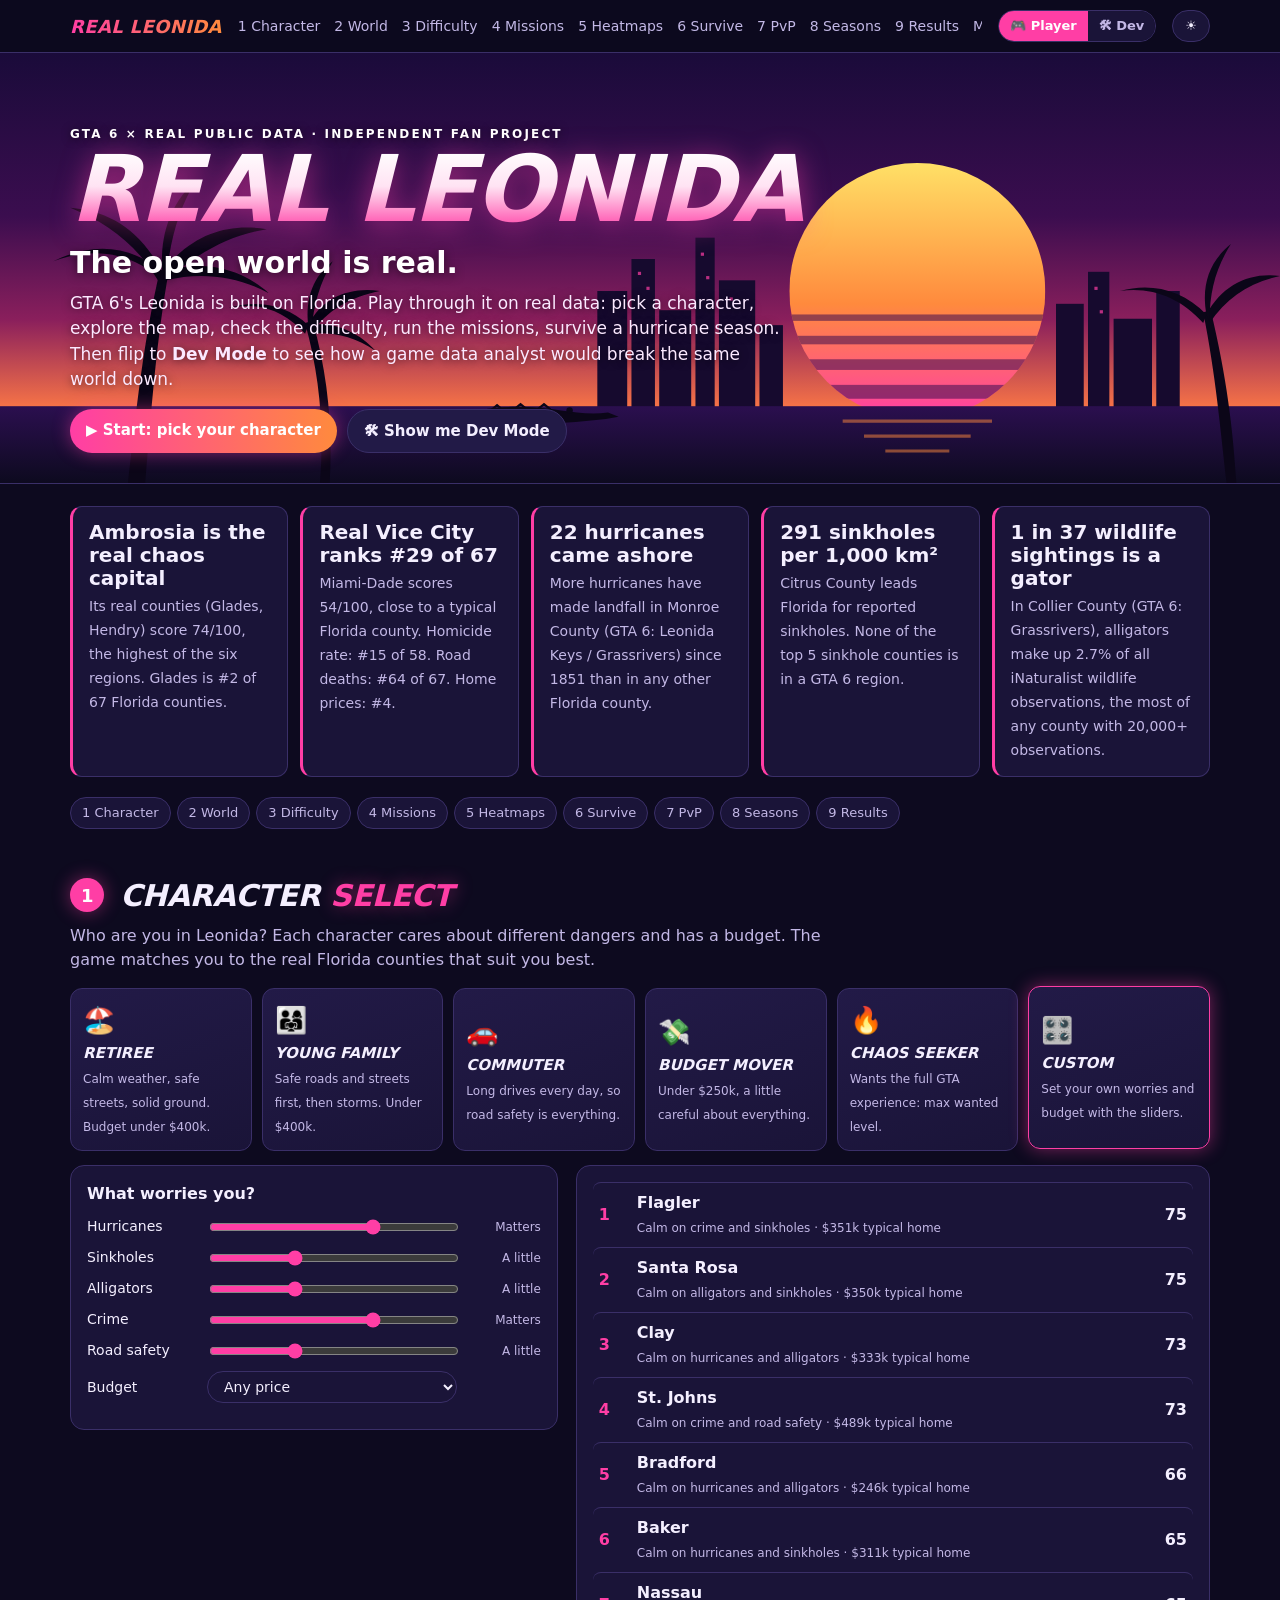
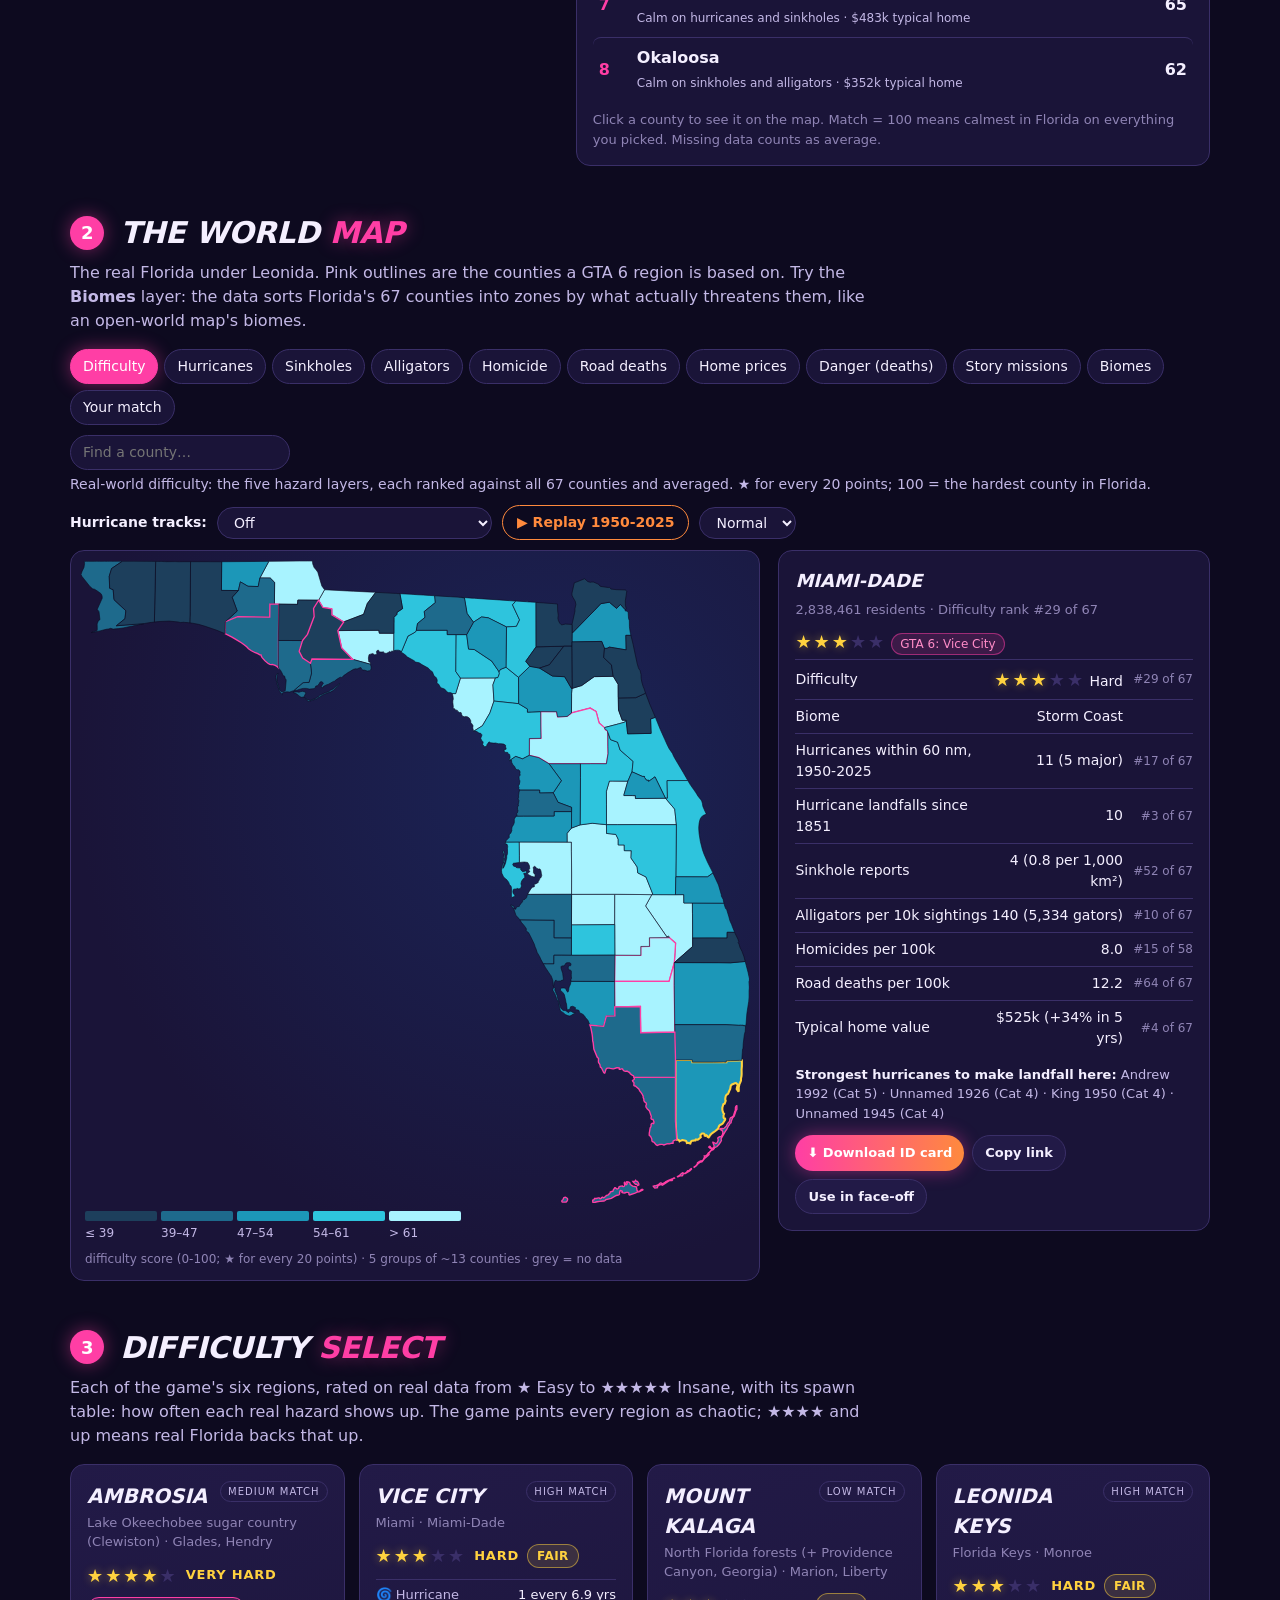
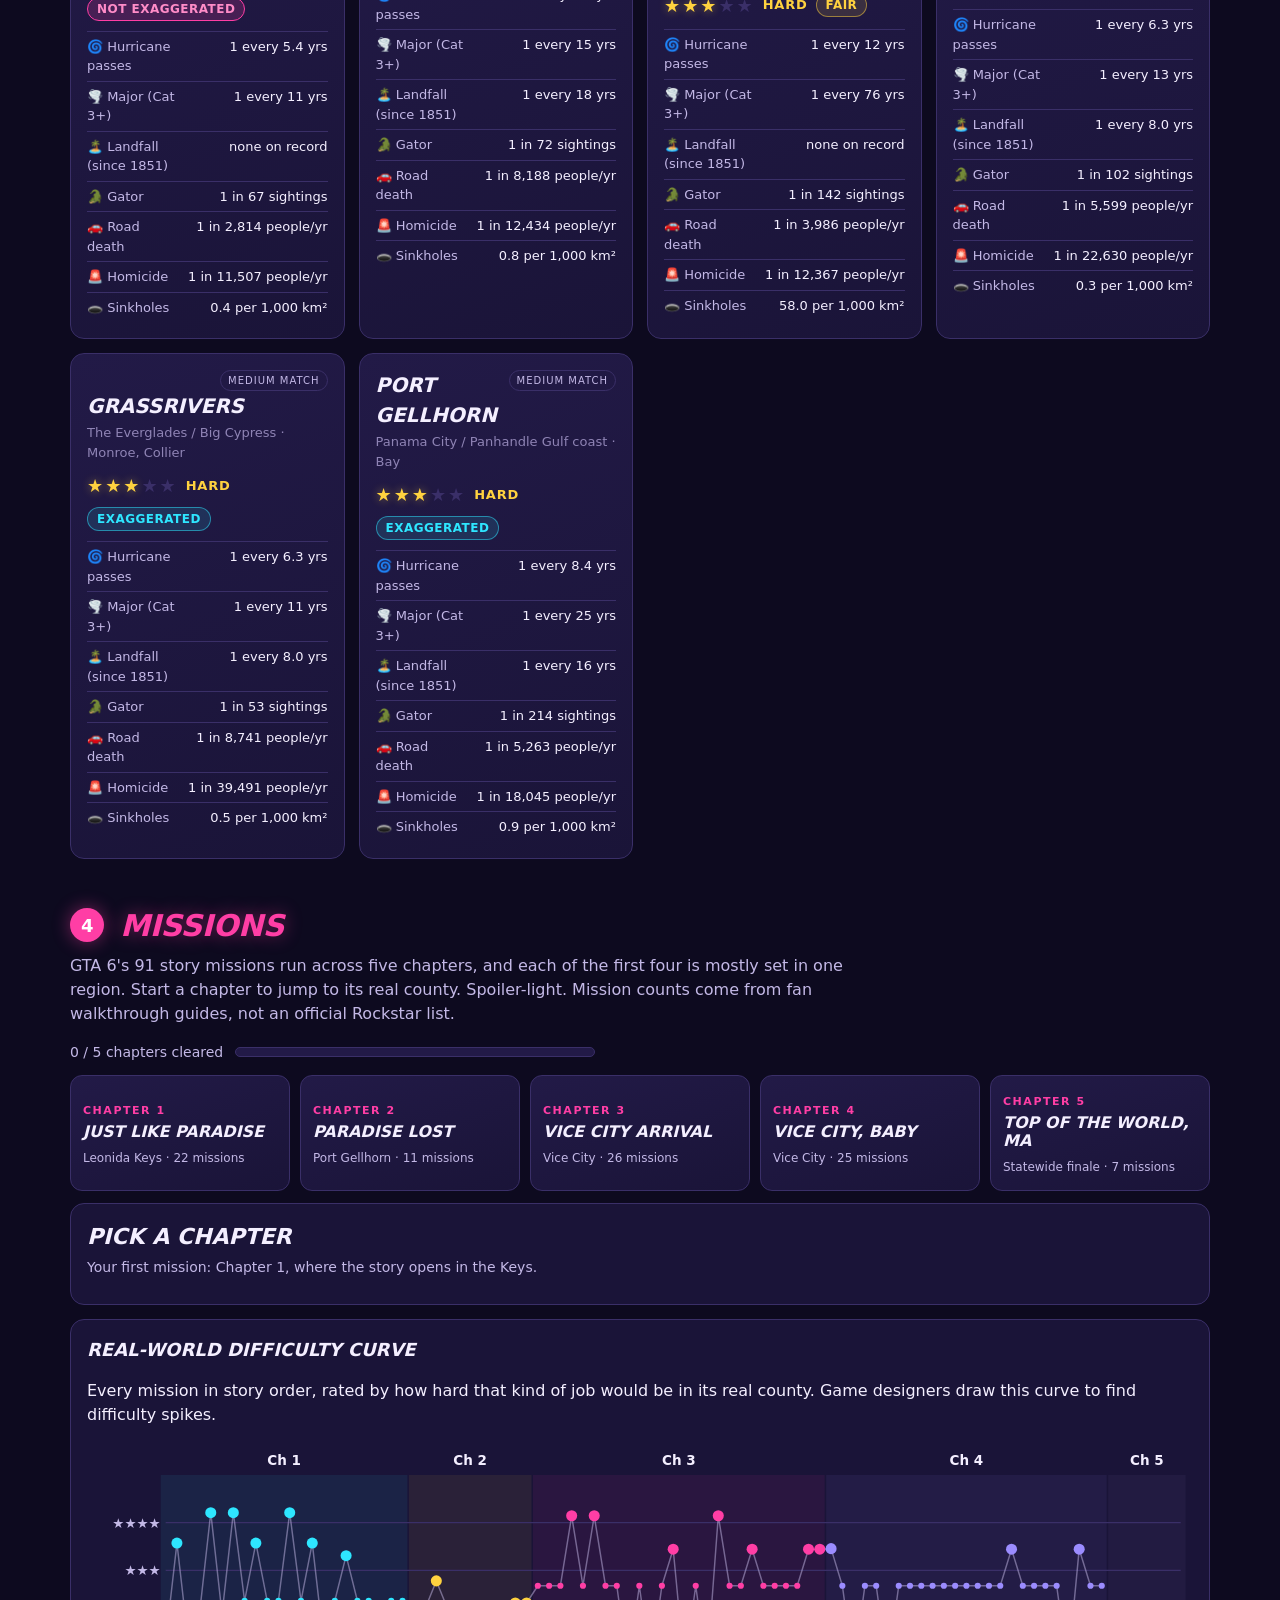
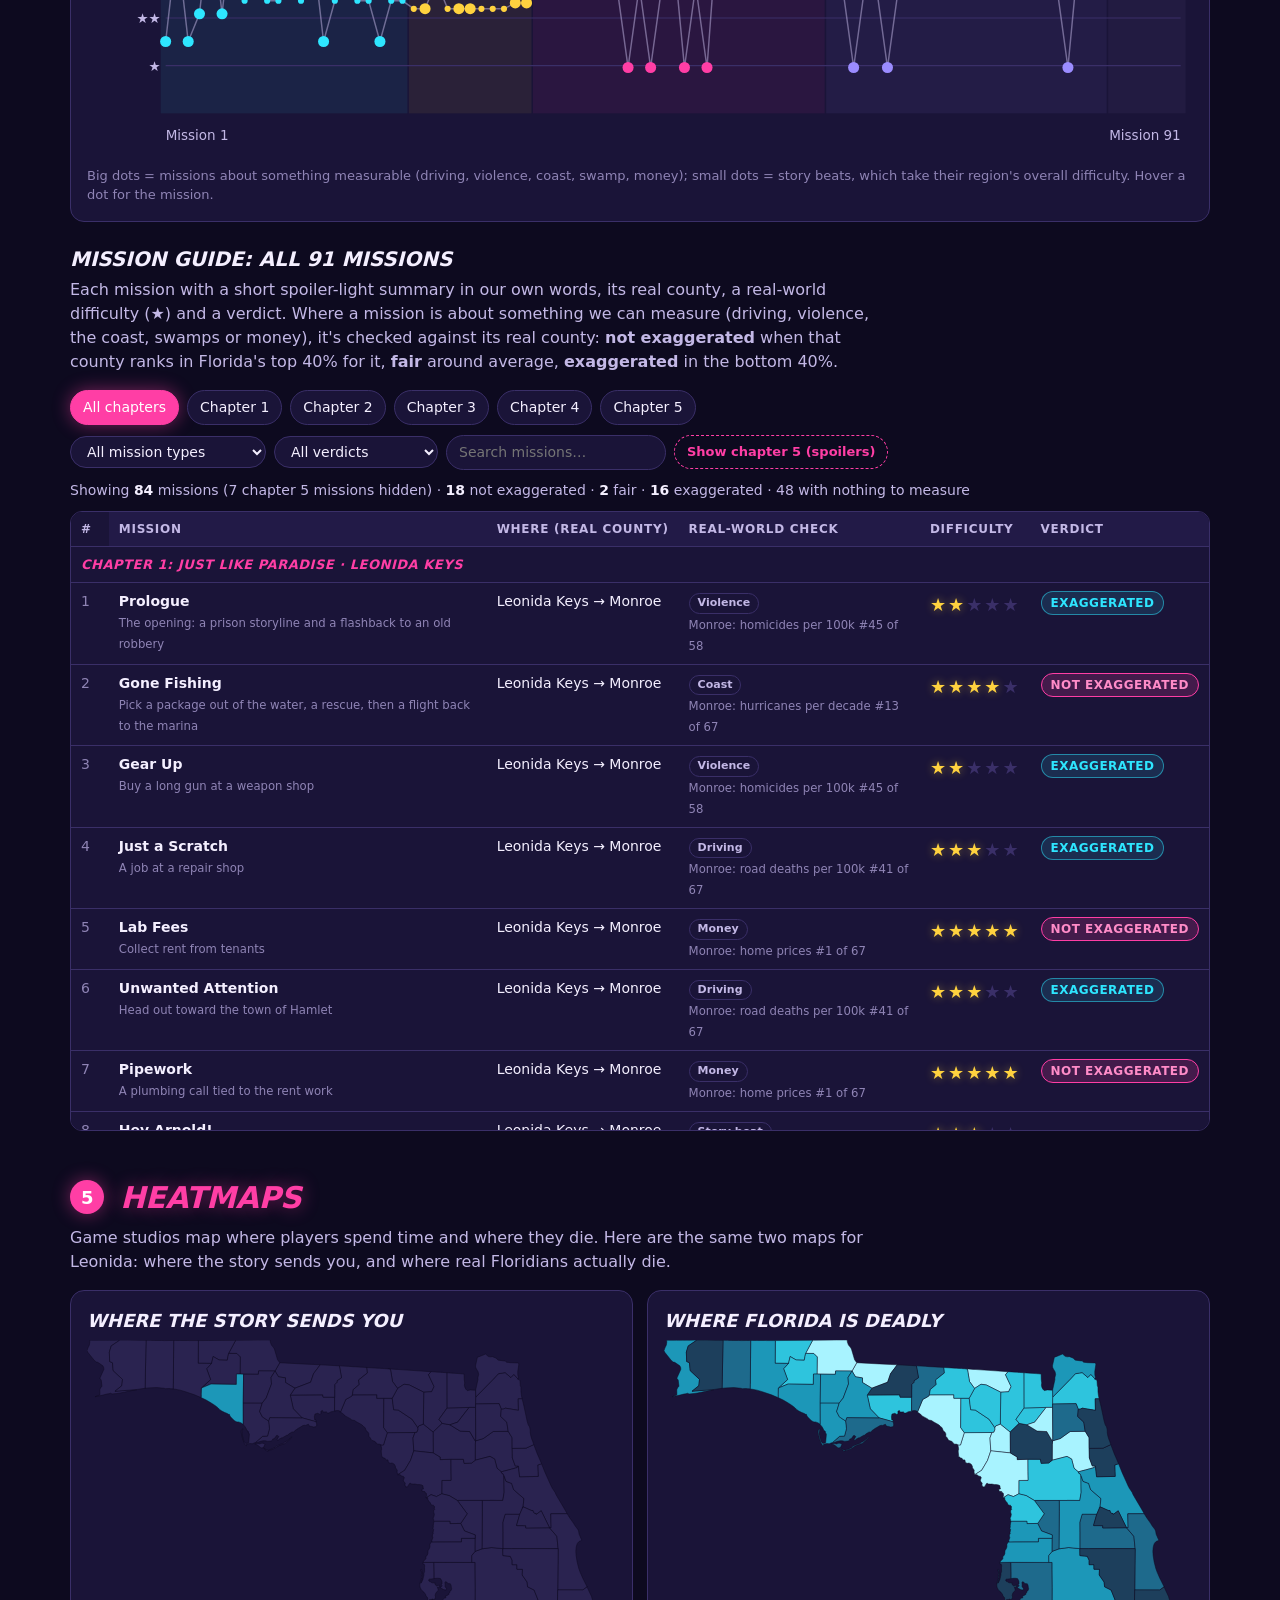
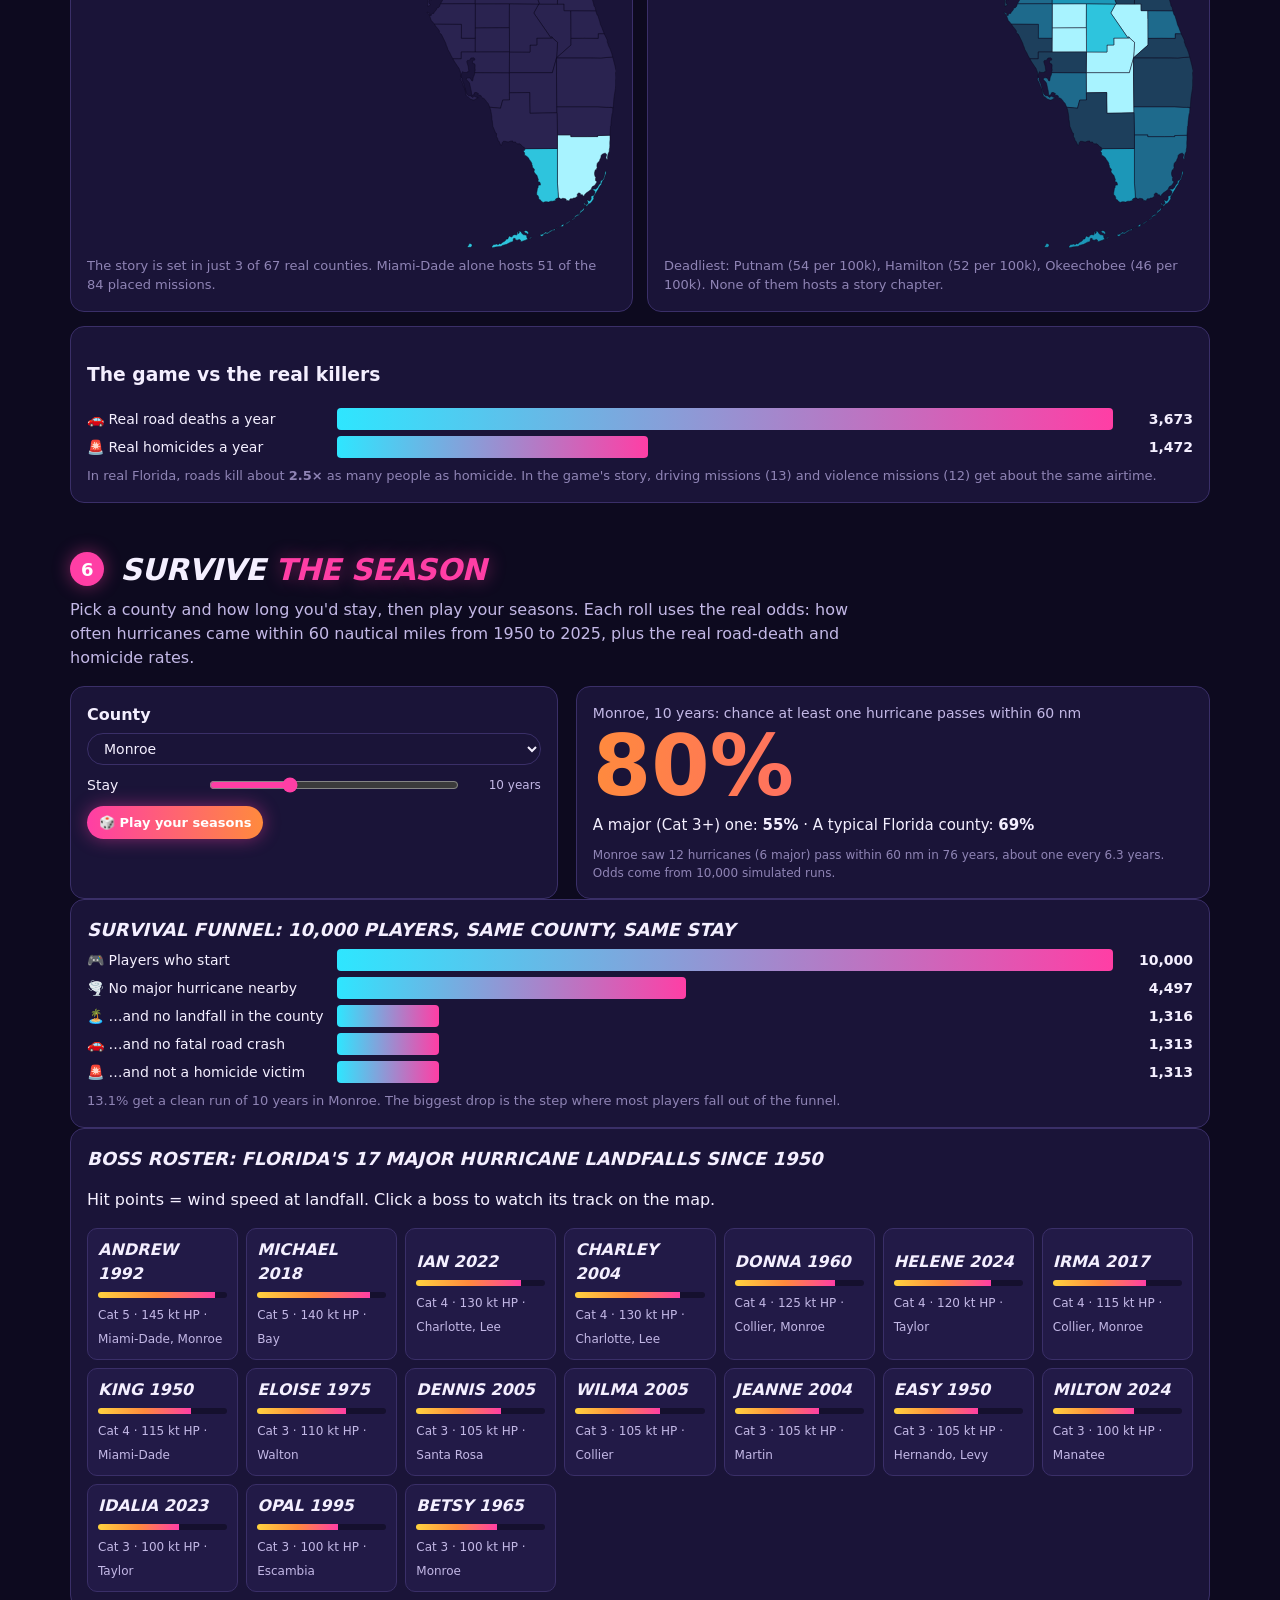
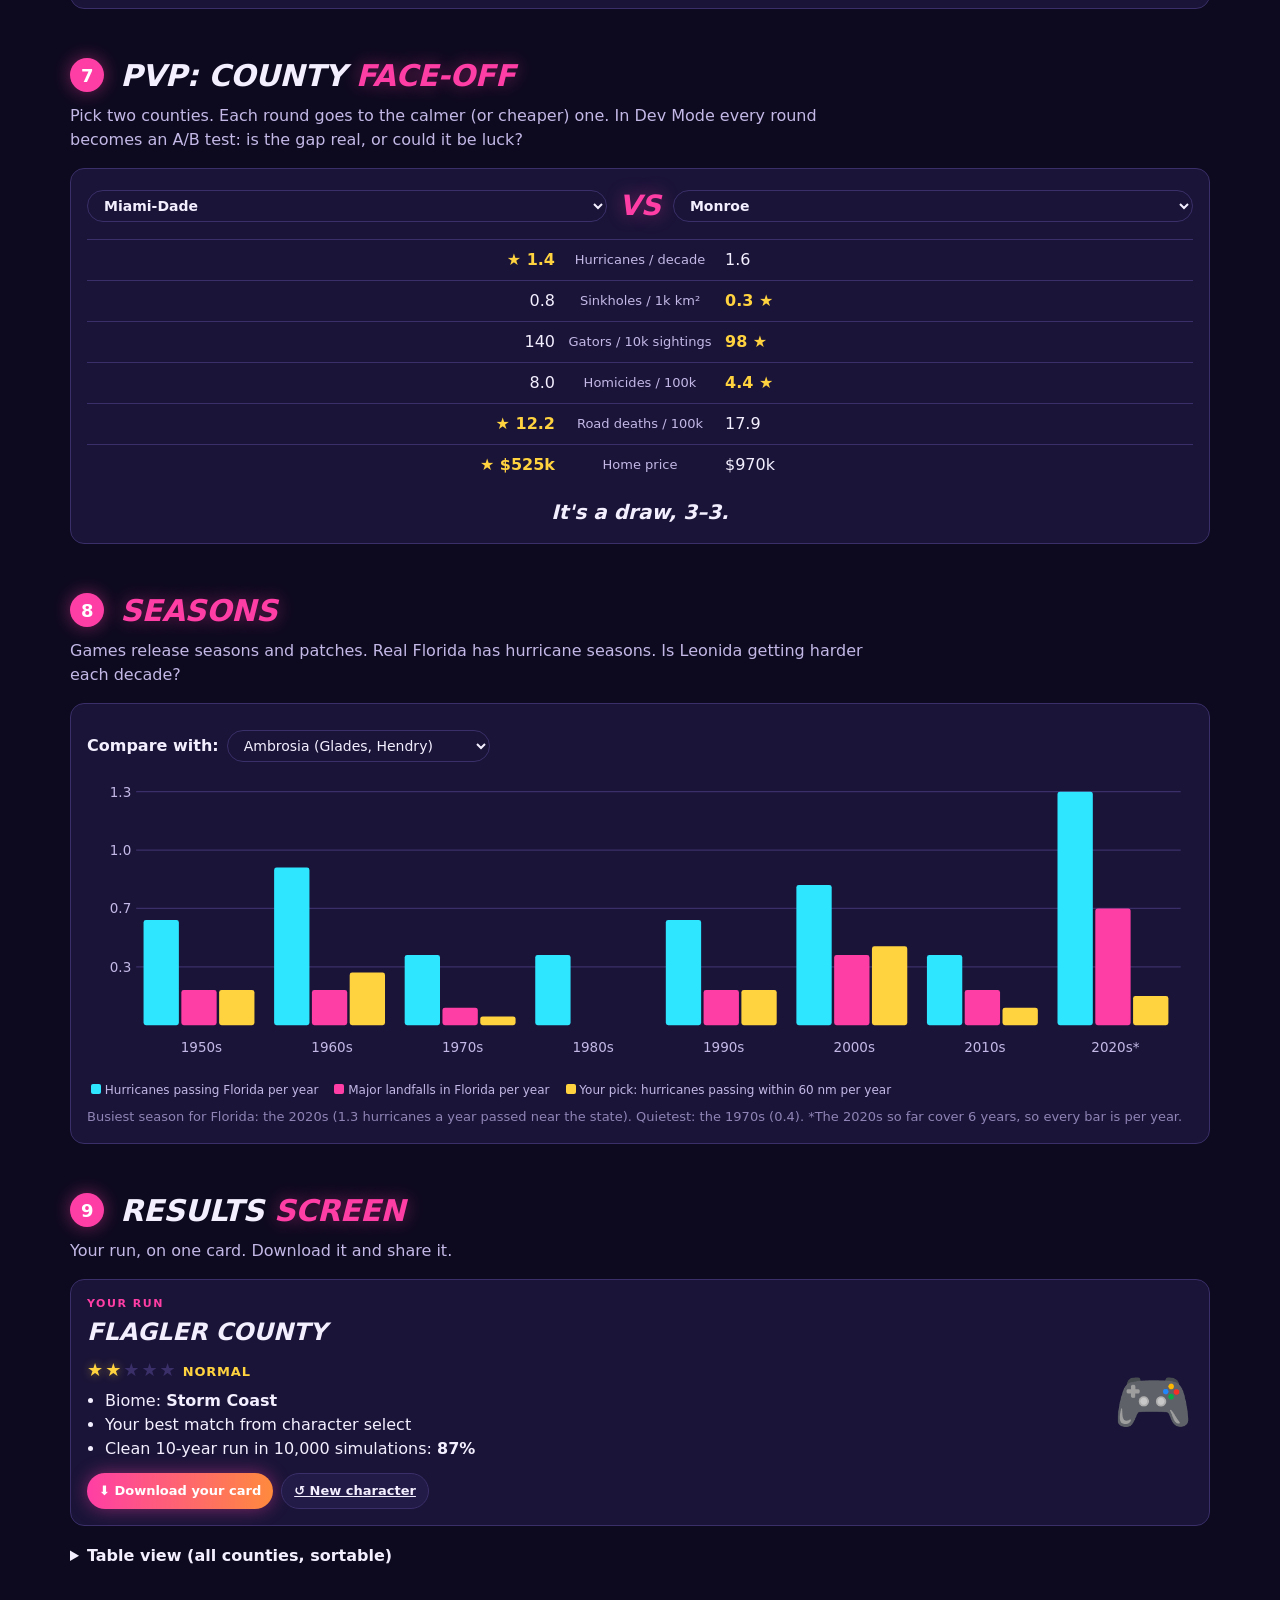
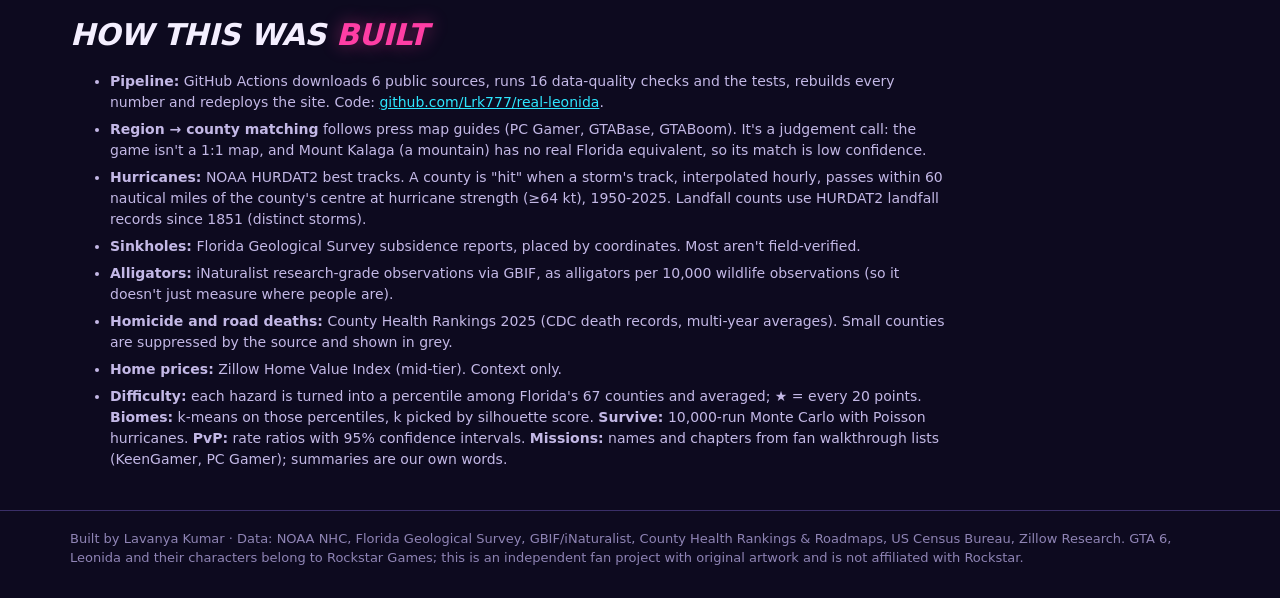
==== commit 06384ce8: "Rebuild outputs and dashboard [skip ci]" ====
--- a/site/index.html
+++ b/site/index.html
@@ -3,233 +3,20 @@
 <head>
 <meta charset="utf-8">
 <meta name="viewport" content="width=device-width, initial-scale=1">
-<title>Real Leonida: is GTA 6's Florida exaggerated?</title>
-<meta name="description" content="Hurricanes, sinkholes, alligators, homicide, road deaths and home prices for all 67 Florida counties, matched to the regions of GTA 6's Leonida.">
-<style>
-  :root{
-    --bg:#0d0a1f; --bg2:#15102e; --surface:#1a1438; --surface2:#221a47; --ink:#f4efff; --ink2:#c3b8e6; --muted:#8f84b5; --line:#3a2f68;
-    --pink:#ff3ea5; --cyan:#2ee6ff; --gold:#ffd23f; --orange:#ff8a3d; --focus:#2ee6ff;
-    --glow-pink:0 0 18px rgba(255,62,165,.45); --glow-cyan:0 0 18px rgba(46,230,255,.35);
-    --county-stroke:#0d0a1f; --na:#2a2350; --track:#ffffff;
-  }
-  [data-theme="day"]{
-    --bg:#fbfaf7; --bg2:#fff3f8; --surface:#ffffff; --surface2:#f6f5f1; --ink:#1d1d1b; --ink2:#55544f; --muted:#8a8984; --line:#e7e5df;
-    --pink:#d9468a; --cyan:#1c5cab; --gold:#b7791f; --orange:#c2410c; --focus:#1c5cab;
-    --glow-pink:none; --glow-cyan:none; --county-stroke:#ffffff; --na:#f0efec; --track:#1d1d1b;
-  }
-  *{box-sizing:border-box}
-  html{scroll-behavior:smooth}
-  body{margin:0;overflow-x:hidden;background:var(--bg);color:var(--ink);font:16px/1.5 system-ui,-apple-system,"Segoe UI",Roboto,sans-serif}
-  .wrap{max-width:1180px;margin:0 auto;padding:0 20px}
-  a{color:var(--cyan)}
-  :focus-visible{outline:2px solid var(--focus);outline-offset:2px}
-
-  /* Top bar */
-  .topbar{position:sticky;top:0;z-index:20;background:rgba(13,10,31,.82);backdrop-filter:blur(8px);border-bottom:1px solid var(--line)}
-  [data-theme="day"] .topbar{background:rgba(251,250,247,.9)}
-  .topbar .wrap{display:flex;align-items:center;gap:16px;height:52px}
-  .brand{font-weight:900;font-style:italic;letter-spacing:.02em;font-size:18px;background:linear-gradient(90deg,var(--pink),var(--orange));-webkit-background-clip:text;background-clip:text;color:transparent;white-space:nowrap}
-  .nav{display:flex;gap:14px;flex:1;overflow-x:auto;scrollbar-width:none}
-  .nav a{color:var(--ink2);text-decoration:none;font-size:14px;white-space:nowrap}
-  .nav a:hover{color:var(--ink)}
-  .themebtn{font:inherit;font-size:13px;border:1px solid var(--line);background:var(--surface);color:var(--ink);border-radius:99px;padding:5px 12px;cursor:pointer;white-space:nowrap}
-
-  /* Hero */
-  .hero{position:relative;overflow:hidden;border-bottom:1px solid var(--line);background:linear-gradient(180deg,#1a0b3a 0%,#3b0d4f 38%,#8a1f5c 62%,#ff7a45 84%,#ffb347 100%)}
-  [data-theme="day"] .hero{background:linear-gradient(180deg,#bfe9ff 0%,#ffd6e8 60%,#ffe2b8 100%)}
-  .hero svg.scene{position:absolute;inset:0;width:100%;height:100%}
-  .hero .wrap{position:relative;padding:56px 20px 30px;min-height:430px;display:flex;flex-direction:column;justify-content:flex-end}
-  .kicker{font-size:12px;letter-spacing:.18em;text-transform:uppercase;color:#fff;font-weight:800;text-shadow:0 1px 8px rgba(0,0,0,.6)}
-  [data-theme="day"] .kicker{color:#8a1f52;text-shadow:none}
-  h1{margin:6px 0 8px;font-size:clamp(40px,8vw,92px);line-height:.9;font-weight:900;font-style:italic;letter-spacing:-.02em;text-transform:uppercase;
-     background:linear-gradient(180deg,#ffffff 0%,#ffe3f3 45%,#ff3ea5 100%);-webkit-background-clip:text;background-clip:text;color:transparent;filter:drop-shadow(0 4px 14px rgba(255,62,165,.55))}
-  [data-theme="day"] h1{background:linear-gradient(180deg,#5b1340 0%,#d9468a 100%);-webkit-background-clip:text;background-clip:text;filter:none}
-  .hero .q{font-size:clamp(20px,3vw,30px);font-weight:800;color:#fff;margin:0 0 6px;text-shadow:0 2px 10px rgba(0,0,0,.55)}
-  [data-theme="day"] .hero .q{color:#1d1d1b;text-shadow:none}
-  .dek{max-width:720px;color:#fbe9ff;font-size:17px;margin:0;text-shadow:0 1px 8px rgba(0,0,0,.6)}
-  [data-theme="day"] .dek{color:#3a2b3f;text-shadow:none}
-
-  h2{font-size:clamp(22px,3vw,30px);margin:44px 0 6px;font-weight:900;font-style:italic;letter-spacing:-.01em;text-transform:uppercase}
-  h2 span{color:var(--pink);text-shadow:var(--glow-pink)}
-  .sub{color:var(--ink2);margin:0 0 16px;max-width:800px}
-  .card{background:var(--surface);border:1px solid var(--line);border-radius:14px;padding:16px}
-
-  .headlines{display:grid;grid-template-columns:repeat(auto-fit,minmax(200px,1fr));gap:12px;margin-top:22px}
-  .hl{background:var(--surface);border:1px solid var(--line);border-left:3px solid var(--pink);border-radius:12px;padding:14px 16px}
-  .hl b{display:block;font-size:20px;line-height:1.15;margin-bottom:4px}
-  .hl span{color:var(--ink2);font-size:14px}
-
-  /* Stars */
-  .stars{color:var(--gold);letter-spacing:2px;font-size:18px;white-space:nowrap;text-shadow:0 0 10px rgba(255,210,63,.45)}
-  .stars .off{color:var(--line);text-shadow:none}
-  [data-theme="day"] .stars{text-shadow:none}
-
-  /* Region cards */
-  .regions{display:grid;grid-template-columns:repeat(auto-fit,minmax(270px,1fr));gap:14px}
-  .rc{position:relative;background:linear-gradient(160deg,var(--surface2),var(--surface));border:1px solid var(--line);border-radius:14px;padding:16px;cursor:pointer;transition:transform .15s,border-color .15s,box-shadow .15s}
-  .rc:hover,.rc.on{border-color:var(--pink);box-shadow:var(--glow-pink);transform:translateY(-2px)}
-  .rc h3{margin:0;font-size:20px;font-weight:900;font-style:italic;text-transform:uppercase}
-  .rc .insp{color:var(--muted);font-size:13px;margin:2px 0 10px}
-  .score{display:flex;align-items:center;gap:8px;flex-wrap:wrap}
-  .score b{font-size:38px;line-height:1;font-weight:900}
-  .score small{color:var(--muted)}
-  .conf{font-size:10px;text-transform:uppercase;letter-spacing:.1em;padding:2px 7px;border-radius:99px;border:1px solid var(--line);color:var(--ink2);float:right}
-  .verdict{display:inline-block;white-space:nowrap;font-size:12px;font-weight:800;border-radius:99px;padding:2px 9px;text-transform:uppercase;letter-spacing:.04em}
-  .v-wild{background:rgba(255,62,165,.18);color:#ff8cc8;border:1px solid var(--pink)} .v-fair{background:rgba(255,210,63,.12);color:var(--gold);border:1px solid rgba(255,210,63,.5)} .v-exag{background:rgba(46,230,255,.12);color:var(--cyan);border:1px solid rgba(46,230,255,.5)}
-  [data-theme="day"] .v-wild{color:#9b1c1c;background:#fde7e7} [data-theme="day"] .v-fair{color:#55544f;background:#f0efec} [data-theme="day"] .v-exag{color:#1c4f8f;background:#e3eefc}
-  .bars{margin-top:10px;display:grid;gap:5px}
-  .bar{display:grid;grid-template-columns:92px 1fr 30px;align-items:center;gap:8px;font-size:12px;color:var(--ink2)}
-  .bar i{display:block;height:8px;border-radius:4px;background:var(--bg2);position:relative;overflow:hidden}
-  .bar i em{position:absolute;left:0;top:0;bottom:0;background:linear-gradient(90deg,var(--cyan),var(--pink));border-radius:4px}
-  .bar span:last-child{text-align:right;color:var(--ink)}
-
-  /* Map */
-  .toolbar{display:flex;flex-wrap:wrap;gap:10px;align-items:center;justify-content:space-between;margin:6px 0 4px}
-  .controls{display:flex;flex-wrap:wrap;gap:6px}
-  .pill{font:inherit;font-size:14px;border:1px solid var(--line);background:var(--surface);color:var(--ink);padding:6px 12px;border-radius:99px;cursor:pointer}
-  .pill[aria-pressed="true"]{background:var(--pink);border-color:var(--pink);color:#fff;box-shadow:var(--glow-pink)}
-  .search,.sel{font:inherit;font-size:14px;padding:6px 12px;border:1px solid var(--line);border-radius:99px;background:var(--surface);color:var(--ink)}
-  .search{min-width:0;width:220px;max-width:100%}
-  .layerdesc{color:var(--ink2);font-size:14px;margin:0 0 10px;min-height:21px}
-  .stormbar{display:flex;flex-wrap:wrap;gap:10px;align-items:center;margin:0 0 10px;font-size:14px}
-  .stormbar select{max-width:min(330px,100%)}
-  .playbtn{font:inherit;font-size:14px;font-weight:700;padding:6px 14px;border-radius:99px;border:1px solid var(--orange);background:transparent;color:var(--orange);cursor:pointer}
-  .playbtn:disabled{opacity:.4;cursor:default}
-  #stormInfo{color:var(--ink2)}
-  .mapgrid{display:grid;grid-template-columns:minmax(0,1.6fr) minmax(270px,1fr);gap:18px;align-items:start}
-  @media (max-width:860px){.mapgrid{grid-template-columns:1fr}}
-  .mapbox{background:radial-gradient(ellipse at 70% 30%,#1b2457 0%,var(--surface) 70%);border:1px solid var(--line);border-radius:14px;padding:10px;position:relative}
-  [data-theme="day"] .mapbox{background:var(--surface)}
-  svg#map{width:100%;height:auto;display:block;overflow:hidden}
-  path.c{stroke:var(--county-stroke);stroke-width:.8;cursor:pointer}
-  path.c:hover{stroke:var(--ink);stroke-width:1.6}
-  path.c.reg{stroke:var(--pink);stroke-width:1.8}
-  path.c.sel{stroke:var(--gold);stroke-width:2.8}
-  path.c.na{fill:var(--na)}
-  .trk .base{fill:none;stroke:var(--track);stroke-width:1.2;stroke-opacity:.55;stroke-linejoin:round;stroke-linecap:round}
-  .trk circle.p{opacity:.9}
-  .trk{pointer-events:none;transition:opacity .25s}
-  .trk.off{opacity:0}
-  .trk.dim{opacity:.22}
-  .trk.on .base{stroke-width:2.2;stroke-opacity:.95}
-  .lf{fill:none;stroke:#fff;stroke-width:2}
-  .trk.on .lf{animation:pulse 1.4s ease-out infinite}
-  @keyframes pulse{0%{r:3;stroke-opacity:1}100%{r:18;stroke-opacity:0}}
-  @media (prefers-reduced-motion: reduce){.trk.on .lf{animation:none}}
-  .yearbadge{font:900 italic 40px system-ui,sans-serif;fill:var(--orange)}
-  .legend{display:flex;align-items:flex-start;flex-wrap:wrap;gap:4px;margin:8px 4px 2px;font-size:12px;color:var(--ink2)}
-  .legend .unit{width:100%;margin-top:4px;color:var(--muted)}
-  .catlegend{display:none;gap:10px;flex-wrap:wrap;font-size:12px;color:var(--ink2);margin:6px 4px 0}
-  .catlegend.show{display:flex}
-  .catlegend i{display:inline-block;width:10px;height:10px;border-radius:50%;margin-right:4px;vertical-align:-1px}
-  .tip{position:absolute;pointer-events:none;background:#000;color:#fff;font-size:13px;padding:6px 9px;border-radius:6px;white-space:nowrap;opacity:0;transition:opacity .08s;border:1px solid var(--pink)}
-  .panel h3{margin:0 0 2px;font-size:24px;font-weight:900;font-style:italic;text-transform:uppercase}
-  .panel .meta{color:var(--muted);font-size:13px;margin-bottom:8px}
-  .panel table{width:100%;border-collapse:collapse;font-size:14px}
-  .panel td{padding:6px 0;border-top:1px solid var(--line)}
-  .panel td:nth-child(2){text-align:right;font-variant-numeric:tabular-nums}
-  .panel td:nth-child(3){text-align:right;color:var(--muted);font-size:12px;width:70px}
-  .tag{display:inline-block;background:rgba(255,62,165,.15);color:#ff8cc8;border:1px solid rgba(255,62,165,.5);font-size:12px;border-radius:99px;padding:1px 8px;margin:0 4px 4px 0}
-  [data-theme="day"] .tag{color:#8a1f52;background:#fbe6f0}
-  .storms{margin-top:10px;font-size:13px;color:var(--ink2)}
-  .storms b{color:var(--ink)}
-  .btnrow{display:flex;gap:8px;flex-wrap:wrap;margin-top:12px}
-  .btn{font:inherit;font-size:13px;font-weight:700;padding:7px 12px;border-radius:99px;border:1px solid var(--line);background:var(--surface2);color:var(--ink);cursor:pointer}
-  .btn.hot{background:linear-gradient(90deg,var(--pink),var(--orange));border:0;color:#fff;box-shadow:var(--glow-pink)}
-
-  /* Face-off */
-  .vs{display:grid;grid-template-columns:1fr auto 1fr;gap:12px;align-items:center;margin-bottom:12px}
-  .vs .sel{width:100%;font-weight:700}
-  .vs .x{font-weight:900;font-style:italic;font-size:28px;color:var(--pink);text-shadow:var(--glow-pink)}
-  .round{display:grid;grid-template-columns:1fr 150px 1fr;gap:10px;align-items:center;padding:8px 0;border-top:1px solid var(--line);font-variant-numeric:tabular-nums}
-  .round .l{text-align:right}
-  .round .m{text-align:center;font-size:13px;color:var(--ink2)}
-  .round .win{color:var(--gold);font-weight:800}
-  .round .win::after{content:" ★"}
-  .round .l.win::after{content:""} .round .l.win::before{content:"★ "}
-  .verdictbig{margin-top:12px;font-size:20px;font-weight:900;font-style:italic;text-align:center}
-
-  /* Survive */
-  .survive{display:grid;grid-template-columns:minmax(260px,1fr) minmax(0,1.3fr);gap:18px;align-items:stretch}
-  @media (max-width:860px){.survive{grid-template-columns:1fr}}
-  .big{font-size:clamp(48px,8vw,84px);font-weight:900;line-height:1;background:linear-gradient(90deg,var(--orange),var(--pink));-webkit-background-clip:text;background-clip:text;color:transparent}
-  .slider{display:grid;grid-template-columns:110px 1fr 74px;gap:10px;align-items:center;margin:10px 0;font-size:14px}
-  .slider input{width:100%;accent-color:var(--pink)}
-  .slider output{font-size:12px;color:var(--ink2);text-align:right}
-  .note{font-size:12px;color:var(--muted);margin-top:10px}
-
-  /* Finder */
-  .finder{display:grid;grid-template-columns:minmax(260px,1fr) minmax(0,1.3fr);gap:18px;align-items:start}
-  @media (max-width:860px){.finder{grid-template-columns:1fr}}
-  .results ol{margin:0;padding:0;list-style:none}
-  .results li{display:grid;grid-template-columns:28px 1fr auto;gap:10px;align-items:center;padding:8px 6px;border-top:1px solid var(--line);cursor:pointer;border-radius:8px}
-  .results li:hover,.results li:focus-visible{background:var(--surface2);outline:none}
-  .results li .n{font-weight:900;color:var(--pink)}
-  .results li .why{font-size:12px;color:var(--ink2)}
-  .results li .m{font-variant-numeric:tabular-nums;font-weight:900}
-  .hint{font-size:13px;color:var(--muted);margin:8px 0 0}
-
-  details{margin-top:18px}
-  summary{cursor:pointer;font-weight:700}
-  .tbl{overflow:auto;max-height:520px;border:1px solid var(--line);border-radius:12px;background:var(--surface);margin-top:10px}
-  .tbl table{border-collapse:collapse;width:100%;font-size:13px;font-variant-numeric:tabular-nums}
-  .tbl th,.tbl td{padding:6px 10px;border-bottom:1px solid var(--line);text-align:right;white-space:nowrap}
-  .tbl th:first-child,.tbl td:first-child{text-align:left;position:sticky;left:0;background:var(--surface)}
-  .tbl th{position:sticky;top:0;background:var(--surface2);cursor:pointer;font-weight:700}
-  .method{color:var(--ink2);font-size:14px;max-width:880px}
-  .method li{margin-bottom:6px}
-  footer{margin:40px 0 0;padding:18px 0 30px;border-top:1px solid var(--line);color:var(--muted);font-size:13px}
-  /* Story mode */
-  .progress{display:flex;align-items:center;gap:12px;margin:0 0 12px;font-size:14px;color:var(--ink2)}
-  .progress i{flex:1;max-width:360px;height:10px;border-radius:5px;background:var(--surface2);border:1px solid var(--line);overflow:hidden;display:block}
-  .progress i em{display:block;height:100%;width:0;background:linear-gradient(90deg,var(--gold),var(--pink));transition:width .5s}
-  .chapters{display:grid;grid-template-columns:repeat(5,minmax(0,1fr));gap:10px}
-  @media (max-width:860px){.chapters{grid-template-columns:repeat(2,minmax(0,1fr))}}
-  .ch{font:inherit;text-align:left;color:var(--ink);background:linear-gradient(160deg,var(--surface2),var(--surface));border:1px solid var(--line);border-radius:12px;padding:12px;cursor:pointer;position:relative;transition:border-color .15s,box-shadow .15s,transform .15s}
-  .ch:hover,.ch.on{border-color:var(--gold);box-shadow:0 0 16px rgba(255,210,63,.35);transform:translateY(-2px)}
-  .ch .no{font-size:11px;font-weight:800;letter-spacing:.14em;color:var(--pink)}
-  .ch b{display:block;font-size:16px;font-weight:900;font-style:italic;text-transform:uppercase;line-height:1.15;margin:2px 0 4px}
-  .ch small{color:var(--ink2);font-size:12px}
-  .ch .done{position:absolute;top:10px;right:10px;font-size:11px;font-weight:800;color:var(--gold);display:none}
-  .ch.cleared .done{display:block}
-  .brief{margin-top:12px;display:grid;grid-template-columns:minmax(0,1fr) auto;gap:16px;align-items:start}
-  @media (max-width:860px){.brief{grid-template-columns:1fr}}
-  .brief h3{margin:0;font-size:22px;font-weight:900;font-style:italic;text-transform:uppercase}
-  .brief .hook{color:var(--ink2);font-size:14px;margin:4px 0 10px}
-  .rcheck{list-style:none;margin:0;padding:0}
-  .rcheck li{padding:7px 0;border-top:1px solid var(--line);font-size:15px}
-  .rcheck li span{color:var(--muted);font-size:12px;margin-left:6px}
-  .stamp{font-weight:900;font-style:italic;text-transform:uppercase;font-size:22px;color:var(--gold);text-shadow:0 0 14px rgba(255,210,63,.5);border:2px solid var(--gold);border-radius:10px;padding:8px 14px;transform:rotate(-4deg);text-align:center;white-space:nowrap}
-  .stamp.pop{animation:pop .45s ease-out}
-  @keyframes pop{0%{transform:rotate(-4deg) scale(1.6);opacity:0}100%{transform:rotate(-4deg) scale(1);opacity:1}}
-  @media (prefers-reduced-motion: reduce){.stamp.pop{animation:none}}
-  [data-theme="day"] .stamp{text-shadow:none}
-  .mg{margin-top:22px}
-  .mg h3{margin:0 0 4px;font-size:20px;font-weight:900;font-style:italic;text-transform:uppercase}
-  .mgbar{display:flex;flex-wrap:wrap;gap:8px;align-items:center;margin:10px 0}
-  .mgsum{font-size:14px;color:var(--ink2);margin:4px 0 8px}
-  .mgsum b{color:var(--ink)}
-  table.ml{border-collapse:collapse;width:100%;font-size:14px}
-  table.ml th{position:sticky;top:0;background:var(--surface2);text-align:left;font-size:12px;text-transform:uppercase;letter-spacing:.06em;color:var(--ink2);padding:8px 10px}
-  table.ml td{padding:8px 10px;border-top:1px solid var(--line);vertical-align:top;text-align:left;white-space:normal;position:static}
-  table.ml td.nm{min-width:220px}
-  table.ml tr.row{cursor:pointer}
-  table.ml tr.row:hover td{background:var(--surface2)}
-  table.ml td.n{color:var(--muted);font-variant-numeric:tabular-nums;white-space:nowrap}
-  table.ml td.nm b{display:block}
-  table.ml td.nm small,table.ml td.ck small{color:var(--muted)}
-  .theme{display:inline-block;font-size:11px;font-weight:700;border-radius:99px;padding:1px 8px;border:1px solid var(--line);color:var(--ink2);white-space:nowrap}
-  tr.chrow td{background:var(--bg2);font-weight:900;font-style:italic;text-transform:uppercase;font-size:13px;color:var(--pink);letter-spacing:.04em}
-  @media (max-width:700px){table.ml thead,table.ml td.n,table.ml td.w{display:none} table.ml tr.row{display:grid;grid-template-columns:1fr auto;border-top:1px solid var(--line)} table.ml tr.row td{border:0} table.ml td.nm{min-width:0} table.ml td.ck{grid-column:1/3;padding-top:0}}
-  .spoil{font:inherit;font-size:13px;font-weight:700;border:1px dashed var(--pink);background:transparent;color:var(--pink);border-radius:99px;padding:6px 12px;cursor:pointer}
-  @media (max-width:600px){.hero .wrap{background:linear-gradient(0deg,rgba(13,10,31,.75),rgba(13,10,31,0) 75%)} .round{grid-template-columns:1fr 110px 1fr} .slider{grid-template-columns:90px 1fr 64px}}
-</style>
+<title>Real Leonida: the open world is real</title>
+<meta name="description" content="Explore GTA 6's Leonida on real Florida data, then flip to Dev Mode to see how a game data analyst would break it down: biomes, spawn tables, difficulty curves, heatmaps, funnels and A/B tests.">
+<link rel="stylesheet" href="style.css">
 </head>
 <body>
 <div class="topbar"><div class="wrap">
   <span class="brand">REAL LEONIDA</span>
-  <nav class="nav" aria-label="Sections"><a href="#regions-h">Regions</a><a href="#story-h">Story mode</a><a href="#missions-h">Missions</a><a href="#map-h">Map</a><a href="#faceoff-h">Face-off</a><a href="#survive-h">Survive</a><a href="#finder-h">Calm corner</a><a href="#method-h">Method</a></nav>
-  <button type="button" class="themebtn" id="themebtn" aria-label="Switch colour theme">☀ Day mode</button>
+  <nav class="nav" aria-label="Game loop">
+    <a href="#s1">1 Character</a><a href="#s2">2 World</a><a href="#s3">3 Difficulty</a><a href="#s4">4 Missions</a><a href="#s5">5 Heatmaps</a><a href="#s6">6 Survive</a><a href="#s7">7 PvP</a><a href="#s8">8 Seasons</a><a href="#s9">9 Results</a><a href="#method-h">Method</a>
+  </nav>
+  <div class="mode" role="group" aria-label="View mode">
+    <button type="button" id="mPlayer" aria-pressed="true">🎮 Player</button><button type="button" id="mDev" aria-pressed="false">🛠 Dev</button>
+  </div>
+  <button type="button" class="themebtn" id="themebtn" aria-label="Switch colour theme">☀</button>
 </div></div>
 
 <header class="hero">
@@ -243,7 +30,6 @@
       <rect x="740" y="130" width="240" height="240" fill="url(#sun)"/>
       <g fill="#3b0d4f" opacity=".55"><rect x="740" y="272" width="240" height="6"/><rect x="740" y="292" width="240" height="8"/><rect x="740" y="314" width="240" height="10"/><rect x="740" y="338" width="240" height="13"/></g>
     </g>
-    <!-- skyline -->
     <g fill="#160a2e">
       <rect x="560" y="250" width="28" height="110"/><rect x="592" y="220" width="22" height="140"/><rect x="618" y="268" width="30" height="92"/>
       <rect x="652" y="200" width="18" height="160"/><rect x="674" y="240" width="34" height="120"/><rect x="712" y="282" width="22" height="78"/>
@@ -252,7 +38,6 @@
     <g fill="#ff3ea5" opacity=".7"><rect x="598" y="232" width="3" height="3"/><rect x="606" y="246" width="3" height="3"/><rect x="657" y="214" width="3" height="3"/><rect x="662" y="236" width="3" height="3"/><rect x="684" y="256" width="3" height="3"/><rect x="1026" y="246" width="3" height="3"/><rect x="1031" y="268" width="3" height="3"/></g>
     <rect x="0" y="358" width="1200" height="72" fill="url(#sea)"/>
     <g stroke="#ff8a3d" stroke-opacity=".5" stroke-width="3"><line x1="790" y1="372" x2="930" y2="372"/><line x1="810" y1="386" x2="910" y2="386"/><line x1="830" y1="400" x2="890" y2="400"/></g>
-    <!-- palms -->
     <g fill="#0b0618">
       <path d="M120 430 C128 360 134 300 150 230 L158 232 C146 300 142 362 136 430 Z"/>
       <path d="M152 232 C120 205 85 205 50 222 C88 208 122 214 150 238 Z"/><path d="M152 232 C130 190 100 175 66 172 C100 186 128 206 148 240 Z"/>
@@ -265,99 +50,160 @@
       <path d="M1131 272 C1108 248 1078 242 1050 250 C1080 246 1106 256 1128 280 Z"/><path d="M1131 272 C1146 244 1172 232 1200 236 C1172 242 1150 256 1134 280 Z"/>
       <path d="M1131 272 C1126 244 1134 222 1154 206 C1140 228 1134 250 1134 278 Z"/>
     </g>
-    <!-- gator (original drawing) -->
     <g fill="#0b0618" transform="translate(430 362)">
       <path d="M0 6 C20 -4 60 -6 96 0 C110 2 124 4 140 2 L150 6 L138 8 C120 10 100 12 80 12 C50 14 20 12 0 6 Z"/>
       <circle cx="104" cy="0" r="3"/><path d="M30 0 l6 -5 l6 5 M52 -1 l6 -5 l6 5 M74 -1 l6 -5 l6 5" stroke="#0b0618" stroke-width="2" fill="none"/>
     </g>
   </svg>
   <div class="wrap">
-    <div class="kicker">GTA 6 × real public data · independent fan analysis</div>
+    <div class="kicker">GTA 6 × real public data · independent fan project</div>
     <h1>Real Leonida</h1>
-    <p class="q">Is GTA 6's Florida exaggerated?</p>
-    <p class="dek">GTA 6 is set in Leonida, a parody of Florida. I matched each of its six regions to the real counties behind them and checked five kinds of chaos with government and open data: hurricanes, sinkholes, alligators, homicide and road deaths.</p>
+    <p class="q">The open world is real.</p>
+    <p class="dek">GTA 6's Leonida is built on Florida. Play through it on real data: pick a character, explore the map, check the difficulty, run the missions, survive a hurricane season. Then flip to <b>Dev Mode</b> to see how a game data analyst would break the same world down.</p>
+    <div class="cta"><a class="btn hot" href="#s1">▶ Start: pick your character</a><button type="button" class="btn" id="heroDev">🛠 Show me Dev Mode</button></div>
   </div>
 </header>
 
 <main class="wrap">
   <div class="headlines" id="headlines"></div>
-
-  <h2 id="regions-h">The six regions, <span>scored</span></h2>
-  <p class="sub">Reality Score = how chaotic the real counties are compared with the rest of Florida (0 = calmest county, 100 = most chaotic). 50 is a typical county. Wanted level: ★ for every 20 points. The game paints every region as chaotic, so 60+ = <b>not exaggerated</b>, 45-59 = <b>fair</b>, under 45 = <b>exaggerated</b>. Click a card to find it on the map.</p>
-  <div class="regions" id="regions"></div>
-
-  <h2 id="story-h">Story mode: <span>the campaign, reality-checked</span></h2>
-  <p class="sub">GTA 6's 91 story missions run across five chapters, and each of the first four is mostly set in one region. Start a chapter to jump to the real county behind it and see how the real place compares. Spoiler-light: chapter names and opening missions only. Mission counts come from fan walkthrough guides, not an official Rockstar list.</p>
-  <div class="progress"><span id="progtxt">0 / 5 chapters cleared</span><i><em id="progbar"></em></i></div>
-  <div class="chapters" id="chapters"></div>
-  <div class="card brief" id="brief"><div><h3>Pick a chapter</h3><p class="hook">Your first mission: Chapter 1, where the story opens in the Keys.</p></div></div>
-
-  <div class="mg" id="missions-h">
-    <h3>Mission guide: all 91 missions, reality-checked</h3>
-    <p class="sub">The story follows two partners through five chapters. It opens in the Keys with odd jobs (rent, repairs, diving, smuggling flights), moves to a run-down Gulf town, then builds through car thefts and contacts in Vice City to two big heists: a bank and the airport. Every mission below has a short spoiler-light summary in our own words. Where a mission is about something we can measure (driving, violence, the coast, swamps or money), it's checked against the real county behind its region: <b>not exaggerated</b> when the real county ranks in Florida's top 40% for that thing, <b>fair</b> when it's around average, <b>exaggerated</b> when it's in the bottom 40%. Meetings, nights out and set-up scenes are story beats with nothing to measure.</p>
-    <div class="mgbar" id="mgch" role="group" aria-label="Chapter filter"></div>
-    <div class="mgbar">
-      <select class="sel" id="mgtheme" aria-label="Mission type"><option value="">All mission types</option><option value="driving">Driving (road deaths)</option><option value="violence">Violence (homicide)</option><option value="coast">Coast (hurricanes)</option><option value="swamp">Swamp (alligators)</option><option value="money">Money (home prices)</option><option value="story">Story beats</option></select>
-      <select class="sel" id="mgverdict" aria-label="Verdict"><option value="">All verdicts</option><option value="Not exaggerated">Not exaggerated</option><option value="Fair">Fair</option><option value="Exaggerated">Exaggerated</option></select>
-      <input class="search" id="mgq" placeholder="Search missions…" aria-label="Search missions">
-      <button type="button" class="spoil" id="mgspoil">Show chapter 5 (spoilers)</button>
-    </div>
-    <p class="mgsum" id="mgsum" aria-live="polite"></p>
-    <div class="tbl" style="max-height:620px"><table class="ml" id="mgtable"></table></div>
-  </div>
-
-  <h2 id="map-h">All 67 counties, <span>live map</span></h2>
-  <p class="sub">Pick a layer. Hover for a value, click a county for its profile. Pink outlines are the counties a GTA 6 region is based on.</p>
-  <div class="toolbar">
-    <div class="controls" id="controls" role="group" aria-label="Map layer"></div>
-    <input class="search" id="search" list="countylist" placeholder="Find a county…" aria-label="Find a county">
-    <datalist id="countylist"></datalist>
-  </div>
-  <p class="layerdesc" id="layerdesc"></p>
-  <div class="stormbar">
-    <label for="trackSel"><b>Hurricane tracks:</b></label>
-    <select class="sel" id="trackSel"></select>
-    <button type="button" class="playbtn" id="play">▶ Replay 1950-2025</button>
-    <label for="speed" class="sr">Speed</label>
-    <select class="sel" id="speed" aria-label="Replay speed"><option value="1.8">Slow</option><option value="1" selected>Normal</option><option value="0.5">Fast</option></select>
-    <span id="stormInfo" aria-live="polite"></span>
-  </div>
-  <div class="mapgrid">
-    <div class="mapbox" id="mapbox">
-      <svg id="map" role="img" aria-label="Map of Florida counties"></svg>
-      <div class="legend" id="legend"></div>
-      <div class="catlegend" id="catlegend"><span><i style="background:#ffe066"></i>Cat 1</span><span><i style="background:#ffb347"></i>Cat 2</span><span><i style="background:#ff7a45"></i>Cat 3</span><span><i style="background:#ff3d6e"></i>Cat 4</span><span><i style="background:#d63cff"></i>Cat 5</span><span>◯ landfall</span></div>
-      <div class="tip" id="tip"></div>
-    </div>
-    <div class="card panel" id="panel"></div>
-  </div>
-
-  <h2 id="faceoff-h">County <span>face-off</span></h2>
-  <p class="sub">Pick two counties. Each round goes to the calmer (or cheaper) one. Best of six.</p>
-  <div class="card">
-    <div class="vs"><select class="sel" id="fa" aria-label="First county"></select><span class="x">VS</span><select class="sel" id="fb" aria-label="Second county"></select></div>
-    <div id="rounds"></div>
-    <div class="verdictbig" id="fightverdict"></div>
-  </div>
-
-  <h2 id="survive-h">Could you <span>survive Leonida?</span></h2>
-  <p class="sub">Pick a county and how long you'd stay. Using how often hurricanes came within 60 nautical miles from 1950 to 2025, here are your odds of facing at least one.</p>
-  <div class="survive">
+  <ol class="loop" id="loop" aria-label="Game loop"></ol>
+
+  <!-- 1 CHARACTER SELECT -->
+  <section id="s1">
+    <h2><span class="stepno">1</span> Character <span>select</span></h2>
+    <p class="sub">Who are you in Leonida? Each character cares about different dangers and has a budget. The game matches you to the real Florida counties that suit you best.</p>
+    <div class="personas" id="personas"></div>
+    <div class="finder">
+      <div class="card" id="prefs"></div>
+      <div class="card results"><ol id="results"></ol><p class="hint" id="hint"></p></div>
+    </div>
+    <div class="devp card" id="dev1"></div>
+  </section>
+
+  <!-- 2 WORLD MAP -->
+  <section id="s2">
+    <h2><span class="stepno">2</span> The world <span>map</span></h2>
+    <p class="sub">The real Florida under Leonida. Pink outlines are the counties a GTA 6 region is based on. Try the <b>Biomes</b> layer: the data sorts Florida's 67 counties into zones by what actually threatens them, like an open-world map's biomes.</p>
+    <div class="toolbar">
+      <div class="controls" id="controls" role="group" aria-label="Map layer"></div>
+      <input class="search" id="search" list="countylist" placeholder="Find a county…" aria-label="Find a county">
+      <datalist id="countylist"></datalist>
+    </div>
+    <p class="layerdesc" id="layerdesc"></p>
+    <div class="stormbar">
+      <label for="trackSel"><b>Hurricane tracks:</b></label>
+      <select class="sel" id="trackSel"></select>
+      <button type="button" class="playbtn" id="play">▶ Replay 1950-2025</button>
+      <select class="sel" id="speed" aria-label="Replay speed"><option value="1.8">Slow</option><option value="1" selected>Normal</option><option value="0.5">Fast</option></select>
+      <span id="stormInfo" aria-live="polite"></span>
+    </div>
+    <div class="mapgrid">
+      <div class="mapbox" id="mapbox">
+        <svg id="map" role="img" aria-label="Map of Florida counties"></svg>
+        <div class="legend" id="legend"></div>
+        <div class="catlegend" id="catlegend"><span><i style="background:#ffe066"></i>Cat 1</span><span><i style="background:#ffb347"></i>Cat 2</span><span><i style="background:#ff7a45"></i>Cat 3</span><span><i style="background:#ff3d6e"></i>Cat 4</span><span><i style="background:#d63cff"></i>Cat 5</span><span>◯ landfall</span></div>
+        <div class="tip" id="tip"></div>
+      </div>
+      <div class="card panel" id="panel"></div>
+    </div>
+    <div class="devp card" id="dev2"></div>
+  </section>
+
+  <!-- 3 DIFFICULTY SELECT -->
+  <section id="s3">
+    <h2><span class="stepno">3</span> Difficulty <span>select</span></h2>
+    <p class="sub">Each of the game's six regions, rated on real data from ★ Easy to ★★★★★ Insane, with its spawn table: how often each real hazard shows up. The game paints every region as chaotic; ★★★★ and up means real Florida backs that up.</p>
+    <div class="regions" id="regions"></div>
+    <div class="devp card" id="dev3"></div>
+  </section>
+
+  <!-- 4 MISSIONS -->
+  <section id="s4">
+    <h2><span class="stepno">4</span> <span>Missions</span></h2>
+    <p class="sub">GTA 6's 91 story missions run across five chapters, and each of the first four is mostly set in one region. Start a chapter to jump to its real county. Spoiler-light. Mission counts come from fan walkthrough guides, not an official Rockstar list.</p>
+    <div class="progress"><span id="progtxt">0 / 5 chapters cleared</span><i><em id="progbar"></em></i></div>
+    <div class="chapters" id="chapters"></div>
+    <div class="card brief" id="brief"><div><h3>Pick a chapter</h3><p class="hook">Your first mission: Chapter 1, where the story opens in the Keys.</p></div></div>
+
+    <div class="card curve">
+      <h3>Real-world difficulty curve</h3>
+      <p class="hook">Every mission in story order, rated by how hard that kind of job would be in its real county. Game designers draw this curve to find difficulty spikes.</p>
+      <div id="curve"></div>
+    </div>
+
+    <div class="mg" id="missions-h">
+      <h3>Mission guide: all 91 missions</h3>
+      <p class="sub">Each mission with a short spoiler-light summary in our own words, its real county, a real-world difficulty (★) and a verdict. Where a mission is about something we can measure (driving, violence, the coast, swamps or money), it's checked against its real county: <b>not exaggerated</b> when that county ranks in Florida's top 40% for it, <b>fair</b> around average, <b>exaggerated</b> in the bottom 40%.</p>
+      <div class="mgbar" id="mgch" role="group" aria-label="Chapter filter"></div>
+      <div class="mgbar">
+        <select class="sel" id="mgtheme" aria-label="Mission type"><option value="">All mission types</option><option value="driving">Driving (road deaths)</option><option value="violence">Violence (homicide)</option><option value="coast">Coast (hurricanes)</option><option value="swamp">Swamp (alligators)</option><option value="money">Money (home prices)</option><option value="story">Story beats</option></select>
+        <select class="sel" id="mgverdict" aria-label="Verdict"><option value="">All verdicts</option><option value="Not exaggerated">Not exaggerated</option><option value="Fair">Fair</option><option value="Exaggerated">Exaggerated</option></select>
+        <input class="search" id="mgq" placeholder="Search missions…" aria-label="Search missions">
+        <button type="button" class="spoil" id="mgspoil">Show chapter 5 (spoilers)</button>
+      </div>
+      <p class="mgsum" id="mgsum" aria-live="polite"></p>
+      <div class="tbl" style="max-height:620px"><table class="ml" id="mgtable"></table></div>
+    </div>
+    <div class="devp card" id="dev4"></div>
+  </section>
+
+  <!-- 5 HEATMAPS -->
+  <section id="s5">
+    <h2><span class="stepno">5</span> <span>Heatmaps</span></h2>
+    <p class="sub">Game studios map where players spend time and where they die. Here are the same two maps for Leonida: where the story sends you, and where real Floridians actually die.</p>
+    <div class="heat">
+      <div class="card"><h3>Where the story sends you</h3><svg id="hmStory" role="img" aria-label="Map of GTA 6 story missions by county"></svg><p class="hint" id="hmStoryTxt"></p></div>
+      <div class="card"><h3>Where Florida is deadly</h3><svg id="hmDanger" role="img" aria-label="Map of road deaths plus homicides per 100,000 by county"></svg><p class="hint" id="hmDangerTxt"></p></div>
+    </div>
+    <div class="card"><div id="killers"></div></div>
+    <div class="devp card" id="dev5"></div>
+  </section>
+
+  <!-- 6 SURVIVE -->
+  <section id="s6">
+    <h2><span class="stepno">6</span> Survive <span>the season</span></h2>
+    <p class="sub">Pick a county and how long you'd stay, then play your seasons. Each roll uses the real odds: how often hurricanes came within 60 nautical miles from 1950 to 2025, plus the real road-death and homicide rates.</p>
+    <div class="survive">
+      <div class="card">
+        <label for="sv" style="font-weight:700">County</label>
+        <select class="sel" id="sv" style="width:100%;margin-top:6px"></select>
+        <div class="slider"><label for="yrs">Stay</label><input type="range" id="yrs" min="1" max="30" value="10"><output id="yrso">10 years</output></div>
+        <button type="button" class="btn hot" id="roll">🎲 Play your seasons</button>
+        <ul class="rolllog" id="rolllog" aria-live="polite"></ul>
+      </div>
+      <div class="card" id="svout"></div>
+    </div>
+    <div class="card"><h3>Survival funnel: 10,000 players, same county, same stay</h3><div id="funnel"></div></div>
+    <div class="card"><h3>Boss roster: Florida's 17 major hurricane landfalls since 1950</h3><p class="hook">Hit points = wind speed at landfall. Click a boss to watch its track on the map.</p><div class="bosses" id="bosses"></div></div>
+    <div class="devp card" id="dev6"></div>
+  </section>
+
+  <!-- 7 PVP -->
+  <section id="s7">
+    <h2><span class="stepno">7</span> PvP: county <span>face-off</span></h2>
+    <p class="sub">Pick two counties. Each round goes to the calmer (or cheaper) one. In Dev Mode every round becomes an A/B test: is the gap real, or could it be luck?</p>
     <div class="card">
-      <label for="sv" style="font-weight:700">County</label>
-      <select class="sel" id="sv" style="width:100%;margin-top:6px"></select>
-      <div class="slider"><label for="yrs">Stay</label><input type="range" id="yrs" min="1" max="30" value="10"><output id="yrso">10 years</output></div>
-      <p class="note">Assumes the 1950-2025 rate holds and storms arrive independently (a Poisson model). Climate change and luck can move this either way, so treat it as a rough guide.</p>
-    </div>
-    <div class="card" id="svout"></div>
-  </div>
-
-  <h2 id="finder-h">Find your <span>calm corner</span></h2>
-  <p class="sub">Moving to (or visiting) Florida? Tell it what worries you most and your budget. Counties are ranked by how calm they are on the things you care about, and the map switches to "Your match".</p>
-  <div class="finder">
-    <div class="card" id="prefs"></div>
-    <div class="card results"><ol id="results"></ol><p class="hint" id="hint"></p></div>
-  </div>
+      <div class="vs"><select class="sel" id="fa" aria-label="First county"></select><span class="x">VS</span><select class="sel" id="fb" aria-label="Second county"></select></div>
+      <div id="rounds"></div>
+      <div class="verdictbig" id="fightverdict"></div>
+    </div>
+    <div class="devp card" id="dev7"></div>
+  </section>
+
+  <!-- 8 SEASONS -->
+  <section id="s8">
+    <h2><span class="stepno">8</span> <span>Seasons</span></h2>
+    <p class="sub">Games release seasons and patches. Real Florida has hurricane seasons. Is Leonida getting harder each decade?</p>
+    <div class="card"><div class="mgbar"><label for="seaSel"><b>Compare with:</b></label><select class="sel" id="seaSel"></select></div><div id="seasons"></div><p class="hint" id="seaTxt"></p></div>
+    <div class="devp card" id="dev8"></div>
+  </section>
+
+  <!-- 9 RESULTS -->
+  <section id="s9">
+    <h2><span class="stepno">9</span> Results <span>screen</span></h2>
+    <p class="sub">Your run, on one card. Download it and share it.</p>
+    <div class="card resultsbox" id="resultsbox"></div>
+  </section>
 
   <details>
     <summary>Table view (all counties, sortable)</summary>
@@ -366,384 +212,19 @@
 
   <h2 id="method-h">How this was <span>built</span></h2>
   <ul class="method">
-    <li><b>Region → county matching</b> follows press map guides (PC Gamer, GTABase, GTABoom). It is a judgement call: the game is not a 1:1 map, and Mount Kalaga (a mountain) has no real Florida equivalent, so its match is marked low confidence.</li>
+    <li><b>Pipeline:</b> GitHub Actions downloads 6 public sources, runs 16 data-quality checks and the tests, rebuilds every number and redeploys the site. Code: <a href="https://github.com/Lrk777/real-leonida">github.com/Lrk777/real-leonida</a>.</li>
+    <li><b>Region → county matching</b> follows press map guides (PC Gamer, GTABase, GTABoom). It's a judgement call: the game isn't a 1:1 map, and Mount Kalaga (a mountain) has no real Florida equivalent, so its match is low confidence.</li>
     <li><b>Hurricanes:</b> NOAA HURDAT2 best tracks. A county is "hit" when a storm's track, interpolated hourly, passes within 60 nautical miles of the county's centre at hurricane strength (≥64 kt), 1950-2025. Landfall counts use HURDAT2 landfall records since 1851 (distinct storms).</li>
-    <li><b>Sinkholes:</b> Florida Geological Survey subsidence incident reports, placed in counties by their coordinates. Most reports are not field-verified, so this measures reported ground collapse, not confirmed sinkholes.</li>
-    <li><b>Alligators:</b> iNaturalist research-grade observations via GBIF. Counting raw sightings would just measure where people are, so the layer is alligators per 10,000 wildlife observations of any species in that county.</li>
-    <li><b>Homicide and road deaths:</b> County Health Rankings 2025 (CDC death records, multi-year averages). Small counties with too few deaths are suppressed by the source and shown in grey.</li>
-    <li><b>Home prices:</b> Zillow Home Value Index (mid-tier homes). Shown for context, not part of the score.</li>
-    <li><b>Score:</b> each layer is turned into a percentile among Florida's 67 counties, then averaged. Code, tests and data-quality checks: <a href="https://github.com/Lrk777/real-leonida">github.com/Lrk777/real-leonida</a>.</li>
+    <li><b>Sinkholes:</b> Florida Geological Survey subsidence reports, placed by coordinates. Most aren't field-verified.</li>
+    <li><b>Alligators:</b> iNaturalist research-grade observations via GBIF, as alligators per 10,000 wildlife observations (so it doesn't just measure where people are).</li>
+    <li><b>Homicide and road deaths:</b> County Health Rankings 2025 (CDC death records, multi-year averages). Small counties are suppressed by the source and shown in grey.</li>
+    <li><b>Home prices:</b> Zillow Home Value Index (mid-tier). Context only.</li>
+    <li><b>Difficulty:</b> each hazard is turned into a percentile among Florida's 67 counties and averaged; ★ = every 20 points. <b>Biomes:</b> k-means on those percentiles, k picked by silhouette score. <b>Survive:</b> 10,000-run Monte Carlo with Poisson hurricanes. <b>PvP:</b> rate ratios with 95% confidence intervals. <b>Missions:</b> names and chapters from fan walkthrough lists (KeenGamer, PC Gamer); summaries are our own words.</li>
   </ul>
 </main>
-<footer><div class="wrap">Built by Lavanya Kumar · Data: NOAA NHC, Florida Geological Survey, GBIF/iNaturalist, County Health Rankings &amp; Roadmaps, US Census Bureau, Zillow Research. GTA 6, Leonida and their characters belong to Rockstar Games; this is an independent fan analysis with original artwork and is not affiliated with Rockstar.</div></footer>
-
-<script>
-const D = {"tracks":[{"id":"AL051950","name":"Easy","year":1950,"landfall_kt":105,"counties":["Hernando","Levy"],"pts":[[524.9,1511.8,40],[524.9,1485.0,45],[524.9,1458.3,50],[524.9,1431.5,50],[513.1,1404.8,55],[513.1,1378.0,55],[524.9,1351.3,55],[584.1,1284.4,70],[596.0,1271.0,70],[619.6,1150.6,80],[631.5,1110.5,80],[631.5,963.3,75],[596.0,816.2,75],[572.3,642.2,80],[513.1,521.8,85],[489.4,441.6,85],[453.9,401.4,85],[465.8,388.1,95],[513.1,334.6,105],[548.6,294.4,105],[572.3,254.3,105],[572.3,254.3,105],[572.3,307.8,95],[584.1,334.6,90],[596.0,347.9,75],[655.1,374.7,60],[702.5,321.2,40],[714.3,227.5,40],[678.8,107.1,35],[548.6,-26.6,30],[335.6,-133.7,25],[205.4,-280.8,25],[75.2,-387.8,20],[-78.7,-561.7,20],[-102.4,-561.7,20],[-197.1,-575.1,20],[-256.3,-535.0,20],[-268.1,-615.3,20],[-303.6,-655.4,20]],"lf":[[572.3,254.3,105],[584.1,334.6,90]]},{"id":"AL111950","name":"King","year":1950,"landfall_kt":115,"counties":["Miami-Dade"],"pts":[[406.6,2006.8,25],[442.1,2006.8,25],[453.9,2006.8,25],[465.8,2006.8,30],[477.6,1993.4,30],[489.4,1980.0,30],[513.1,1966.6,35],[584.1,1926.5,40],[667.0,1886.4,45],[785.3,1846.2,50],[903.7,1779.3,55],[986.6,1685.7,65],[1022.1,1618.8,70],[1057.6,1565.3,75],[1104.9,1471.7,80],[1104.9,1351.3,80],[1116.8,1324.5,75],[1104.9,1177.3,65],[1022.1,1043.6,70],[962.9,936.6,90],[927.4,842.9,105],[880.0,709.1,115],[868.2,682.4,115],[785.3,521.8,80],[726.2,321.2,70],[619.6,133.9,65],[489.4,-13.3,45],[371.1,-93.5,35],[276.4,-147.0,25],[193.5,-200.5,20],[134.3,-254.1,20]],"lf":[[880.0,709.1,115]]},{"id":"AL051960","name":"Donna","year":1960,"landfall_kt":125,"counties":["Collier","Monroe"],"pts":[[7674.2,2782.7,25],[7508.5,2796.0,25],[7354.6,2782.7,25],[7188.9,2769.3,25],[7011.4,2742.5,25],[6822.0,2715.8,30],[6632.6,2689.0,30],[6455.0,2662.3,35],[6277.5,2622.1,35],[6088.1,2582.0,40],[5898.7,2541.9,50],[5709.3,2501.7,55],[5508.1,2461.6,65],[5306.9,2421.5,70],[5129.4,2368.0,75],[4951.8,2327.8,85],[4738.7,2287.7,95],[4525.7,2234.2,100],[4312.6,2180.7,105],[4087.7,2100.4,105],[3862.8,2020.1,105],[3673.5,1953.2,110],[3484.1,1926.5,110],[3306.5,1886.4,110],[3164.5,1819.5,110],[3058.0,1779.3,110],[3022.5,1766.0,110],[2915.9,1725.8,110],[2868.6,1699.1,110],[2702.9,1592.1,110],[2584.5,1511.8,110],[2501.6,1458.3,115],[2383.3,1391.4,115],[2288.6,1311.1,120],[2217.6,1271.0,120],[2122.9,1230.9,125],[2028.2,1204.1,120],[1933.5,1190.7,110],[1815.1,1190.7,110],[1684.9,1177.3,110],[1578.4,1177.3,105],[1460.0,1164.0,100],[1400.8,1150.6,105],[1365.3,1150.6,105],[1270.6,1123.8,110],[1164.1,1083.7,110],[1057.6,1043.6,110],[974.7,976.7,110],[891.9,909.8,115],[809.0,842.9,125],[797.2,829.5,125],[749.8,762.6,115],[714.3,682.4,105],[690.7,628.9,105],[678.8,495.1,85],[702.5,361.3,65],[785.3,174.0,75],[915.5,-13.3,80],[1104.9,-267.4,90],[1223.3,-481.5,90],[1294.3,-548.4,85],[1519.2,-842.7,85],[1696.8,-1217.2,85],[1744.1,-1297.5,85],[1803.3,-1377.8,80],[1945.3,-1578.4,60],[2253.1,-2113.5,60],[2560.8,-2541.6,60],[2975.1,-2956.3,60],[3484.1,-3344.3,45],[3981.2,-3678.7,40],[4454.7,-4013.2,40]],"lf":[[797.2,829.5,125],[714.3,682.4,105]]},{"id":"AL031965","name":"Betsy","year":1965,"landfall_kt":100,"counties":["Monroe"],"pts":[[4395.5,2675.6,25],[4241.6,2648.9,30],[4087.7,2622.1,30],[3922.0,2582.0,30],[3732.6,2528.5,30],[3519.6,2434.8,30],[3294.7,2274.3,30],[3140.8,2127.2,30],[3034.3,1980.0,30],[2951.4,1792.7,35],[2927.8,1752.6,35],[2915.9,1712.5,35],[2856.7,1578.7,40],[2762.0,1404.8,55],[2702.9,1311.1,55],[2667.4,1230.9,55],[2620.0,1150.6,55],[2596.3,1123.8,60],[2584.5,1110.5,60],[2584.5,1097.1,60],[2560.8,1137.2,55],[2560.8,1137.2,55],[2560.8,1137.2,65],[2489.8,1164.0,70],[2395.1,1177.3,70],[2324.1,1164.0,70],[2264.9,1137.2,85],[2170.2,1123.8,105],[2063.7,1097.1,120],[1980.8,1016.8,115],[1909.8,923.2,105],[1827.0,842.9,100],[1744.1,749.3,100],[1649.4,628.9,105],[1578.4,548.6,105],[1519.2,481.7,105],[1460.0,388.1,105],[1424.5,307.8,105],[1436.4,281.0,105],[1460.0,267.7,100],[1460.0,281.0,95],[1448.2,307.8,85],[1436.4,388.1,80],[1389.0,468.3,90],[1341.7,548.6,90],[1294.3,642.2,100],[1294.3,695.8,105],[1258.8,722.5,105],[1235.1,762.6,105],[1152.3,762.6,105],[1128.6,762.6,105],[1069.4,776.0,95],[962.9,789.4,95],[844.5,802.8,100],[832.7,802.8,100],[667.0,776.0,100],[477.6,735.9,100],[276.4,682.4,100],[87.0,602.1,100],[-55.0,481.7,100],[-185.2,347.9,115],[-291.8,240.9,115],[-351.0,187.4,95],[-481.2,40.3,65],[-540.3,-133.7,50],[-516.7,-280.8,35],[-457.5,-401.2,30],[-386.5,-494.9,30],[-279.9,-601.9,25],[-161.6,-708.9,20],[-19.5,-829.3,20],[134.3,-936.3,20],[335.6,-1030.0,20],[548.6,-1070.1,20]],"lf":[[844.5,802.8,100]]},{"id":"AL131975","name":"Eloise","year":1975,"landfall_kt":110,"counties":["Walton"],"pts":[[4040.4,1859.6,25],[3898.4,1832.9,25],[3756.3,1819.5,25],[3626.1,1806.1,25],[3495.9,1779.3,25],[3342.0,1766.0,25],[3211.8,1739.2,25],[3069.8,1699.1,30],[2939.6,1672.3,30],[2821.2,1645.6,30],[2702.9,1618.8,30],[2608.2,1605.4,35],[2501.6,1578.7,40],[2407.0,1565.3,45],[2276.8,1551.9,55],[2158.4,1538.5,60],[2099.2,1538.5,60],[2040.0,1525.2,50],[1945.3,1511.8,50],[1827.0,1498.4,50],[1696.8,1485.0,45],[1554.7,1485.0,40],[1412.7,1498.4,35],[1258.8,1498.4,30],[1140.4,1511.8,30],[1022.1,1511.8,30],[903.7,1511.8,30],[785.3,1498.4,30],[643.3,1498.4,30],[465.8,1471.7,30],[335.6,1471.7,35],[252.7,1471.7,35],[146.2,1444.9,45],[98.8,1404.8,45],[75.2,1378.0,45],[63.3,1364.6,45],[-19.5,1284.4,45],[-102.4,1150.6,55],[-149.7,990.1,55],[-208.9,829.5,60],[-220.8,695.8,70],[-197.1,562.0,80],[-114.2,481.7,90],[39.6,347.9,100],[158.0,93.8,110],[158.0,80.4,110],[229.0,-267.4,60],[359.2,-535.0,40],[560.5,-775.8,25]],"lf":[[158.0,80.4,110]]},{"id":"AL041992","name":"Andrew","year":1992,"landfall_kt":145,"counties":["Miami-Dade","Monroe"],"pts":[[6171.0,2702.4,25],[5946.1,2648.9,30],[5685.7,2582.0,30],[5401.6,2501.7,35],[5141.2,2394.7,35],[4904.5,2327.8,40],[4691.4,2260.9,45],[4466.5,2194.0,45],[4241.6,2087.0,45],[4040.4,1966.6,45],[3827.3,1846.2,45],[3638.0,1739.2,45],[3472.2,1632.2,45],[3353.9,1498.4,40],[3271.0,1378.0,40],[3188.2,1244.2,40],[3093.5,1137.2,40],[2986.9,1043.6,45],[2880.4,949.9,45],[2773.9,883.0,50],[2691.0,829.5,50],[2572.7,762.6,55],[2442.5,722.5,65],[2288.6,695.8,80],[2122.9,709.1,95],[1957.2,722.5,110],[1791.5,735.9,130],[1590.2,749.3,145],[1400.8,749.3,150],[1306.2,749.3,140],[1199.6,749.3,125],[1164.1,749.3,130],[986.6,749.3,130],[880.0,735.9,145],[868.2,735.9,145],[761.7,722.5,115],[536.8,695.8,115],[311.9,642.2,115],[110.7,588.7,115],[-66.9,508.5,120],[-232.6,428.2,125],[-339.1,334.6,125],[-433.8,240.9,120],[-457.5,187.4,100],[-481.2,120.5,80],[-469.3,13.5,50],[-410.1,-66.8,35],[-339.1,-147.0,30],[-232.6,-240.7,30],[-90.6,-347.7,25],[110.7,-454.7,20],[430.3,-588.5,20]],"lf":[[880.0,735.9,145],[868.2,735.9,145]]},{"id":"AL171995","name":"Opal","year":1995,"landfall_kt":100,"counties":["Escambia"],"pts":[[39.6,1592.1,25],[16.0,1551.9,25],[-31.4,1551.9,25],[-66.9,1565.3,25],[-90.6,1565.3,25],[-90.6,1551.9,25],[-90.6,1538.5,25],[-78.7,1525.2,25],[-66.9,1498.4,30],[-66.9,1458.3,30],[-78.7,1391.4,30],[-102.4,1324.5,35],[-173.4,1284.4,40],[-268.1,1297.7,45],[-362.8,1324.5,45],[-422.0,1351.3,45],[-469.3,1364.6,50],[-504.8,1378.0,55],[-528.5,1364.6,60],[-552.2,1337.9,65],[-552.2,1311.1,65],[-540.3,1244.2,70],[-516.7,1177.3,75],[-469.3,1097.1,80],[-398.3,1003.4,85],[-291.8,869.7,100],[-208.9,682.4,110],[-137.9,588.7,130],[-102.4,495.1,130],[-7.7,267.7,110],[63.3,93.8,100],[98.8,0.1,80],[169.8,-294.2,50],[229.0,-588.5,30],[489.4,-1003.2,40],[631.5,-1270.8,40],[844.5,-1471.4,40],[1093.1,-1645.3,35],[1318.0,-1805.9,30]],"lf":[[63.3,93.8,100]]},{"id":"AL032004","name":"Charley","year":2004,"landfall_kt":130,"counties":["Charlotte","Lee"],"pts":[[3365.7,2622.1,30],[3140.8,2582.0,30],[2892.3,2515.1,30],[2643.7,2421.5,35],[2371.4,2301.1,40],[2111.0,2153.9,45],[1874.3,2060.3,55],[1649.4,2006.8,55],[1448.2,1966.6,60],[1282.5,1913.1,65],[1128.6,1819.5,65],[986.6,1712.5,75],[820.9,1578.7,80],[714.3,1404.8,90],[643.3,1244.2,90],[596.0,1110.5,105],[596.0,1070.3,105],[560.5,883.0,95],[619.6,655.6,125],[643.3,588.7,130],[655.1,548.6,125],[714.3,388.1,75],[809.0,120.5,75],[939.2,-173.8,65],[974.7,-267.4,70],[1057.6,-374.5,65],[1128.6,-468.1,60],[1389.0,-789.2,40],[1637.6,-1110.2,35],[1957.2,-1364.4,30]],"lf":[[643.3,588.7,130],[655.1,548.6,125]]},{"id":"AL112004","name":"Jeanne","year":2004,"landfall_kt":105,"counties":["Martin"],"pts":[[3271.0,2020.1,25],[3188.2,2006.8,25],[3117.1,1980.0,30],[3093.5,1966.6,30],[2963.3,1953.2,35],[2856.7,1913.1,50],[2797.6,1859.6,55],[2702.9,1846.2,55],[2631.8,1792.7,60],[2560.8,1739.2,60],[2537.2,1725.8,60],[2430.6,1672.3,60],[2347.8,1658.9,60],[2288.6,1658.9,70],[2264.9,1658.9,70],[2205.7,1632.2,65],[2158.4,1578.7,60],[2099.2,1551.9,55],[2004.5,1511.8,50],[1898.0,1471.7,30],[1850.6,1444.9,40],[1791.5,1418.1,45],[1755.9,1311.1,45],[1815.1,1244.2,40],[1827.0,1177.3,40],[1815.1,1097.1,40],[1791.5,1003.4,40],[1815.1,909.8,45],[1838.8,829.5,50],[1850.6,735.9,55],[1886.1,588.7,60],[1921.7,508.5,75],[1992.7,481.7,75],[2063.7,455.0,75],[2146.5,455.0,75],[2182.1,481.7,75],[2217.6,508.5,80],[2241.2,562.0,85],[2264.9,602.1,85],[2229.4,642.2,85],[2205.7,709.1,85],[2170.2,735.9,85],[2134.7,735.9,80],[2087.4,695.8,75],[2040.0,669.0,70],[1945.3,655.6,75],[1827.0,642.2,80],[1720.4,615.5,85],[1578.4,615.5,85],[1424.5,602.1,90],[1270.6,588.7,100],[1223.3,575.4,100],[1116.8,548.6,105],[974.7,521.8,105],[880.0,508.5,105],[832.7,495.1,95],[714.3,441.6,75],[631.5,361.3,55],[584.1,227.5,45],[513.1,120.5,40],[442.1,-13.3,35],[477.6,-200.5,30],[524.9,-294.2,25],[619.6,-414.6,20],[785.3,-588.5,20],[1093.1,-842.7,25],[1329.8,-976.4,25],[1531.0,-1043.3,35],[1791.5,-1003.2,35]],"lf":[[880.0,508.5,105]]},{"id":"AL042005","name":"Dennis","year":2005,"landfall_kt":105,"counties":["Santa Rosa"],"pts":[[3176.3,2541.9,25],[3081.6,2528.5,30],[2975.1,2515.1,30],[2773.9,2475.0,30],[2572.7,2408.1,35],[2407.0,2327.8,40],[2264.9,2234.2,45],[2122.9,2180.7,50],[1980.8,2127.2,55],[1862.5,2060.3,60],[1732.3,1980.0,70],[1602.1,1913.1,80],[1507.4,1792.7,90],[1365.3,1672.3,100],[1247.0,1551.9,120],[1187.8,1485.0,120],[1093.1,1431.5,110],[962.9,1351.3,130],[832.7,1204.1,120],[820.9,1190.7,120],[714.3,1110.5,100],[607.8,1016.8,75],[501.3,896.4,80],[406.6,776.0,90],[311.9,655.6,110],[217.2,508.5,125],[158.0,334.6,120],[87.0,147.3,110],[63.3,80.4,105],[-7.7,-66.8,45],[-102.4,-213.9,30],[-137.9,-387.8,25],[-173.4,-575.1,20],[-185.2,-722.3,20],[-161.6,-815.9,15],[-126.1,-896.2,15],[-78.7,-949.7,15],[-19.5,-1003.2,15],[51.5,-1056.7,15],[134.3,-1096.8,15],[217.2,-1096.8,15],[229.0,-1096.8,10],[240.9,-1070.1,10],[240.9,-1030.0,10],[240.9,-989.8,10],[217.2,-949.7,10],[169.8,-922.9,10],[146.2,-949.7,10],[122.5,-989.8,10],[98.8,-1016.6,10],[134.3,-1123.6,10],[169.8,-1230.6,10],[288.2,-1310.9,10],[418.4,-1377.8,10],[524.9,-1498.2,10],[631.5,-1618.6,10],[738.0,-1725.6,10],[844.5,-1819.2,10],[927.4,-1979.8,10]],"lf":[[63.3,80.4,105]]},{"id":"AL252005","name":"Wilma","year":2005,"landfall_kt":105,"counties":["Collier"],"pts":[[1081.3,1792.7,25],[1045.8,1792.7,25],[1022.1,1806.1,30],[998.4,1806.1,30],[974.7,1806.1,30],[951.1,1819.5,30],[951.1,1886.4,35],[939.2,1966.6,40],[927.4,2006.8,45],[915.5,2033.5,55],[915.5,2046.9,60],[868.2,1980.0,65],[773.5,1926.5,75],[690.7,1926.5,130],[643.3,1873.0,150],[572.3,1832.9,160],[501.3,1819.5,140],[430.3,1752.6,135],[347.4,1725.8,130],[288.2,1699.1,130],[252.7,1658.9,130],[217.2,1592.1,130],[181.7,1538.5,130],[146.2,1458.3,125],[110.7,1431.5,120],[98.8,1391.4,130],[98.8,1391.4,120],[87.0,1364.6,115],[75.2,1364.6,110],[63.3,1337.9,100],[63.3,1297.7,85],[75.2,1257.6,85],[98.8,1230.9,85],[181.7,1150.6,85],[264.5,1056.9,90],[394.7,936.6,95],[536.8,802.8,110],[702.5,682.4,105],[785.3,642.2,95],[1045.8,401.4,105],[1377.2,120.5,110],[1850.6,-307.6,100],[2335.9,-775.8,90],[2856.7,-1270.8,75],[3271.0,-1538.3,60],[3566.9,-1739.0,55],[3862.8,-1872.7,50],[4217.9,-1939.6,40]],"lf":[[702.5,682.4,105]]},{"id":"AL112017","name":"Irma","year":2017,"landfall_kt":115,"counties":["Collier","Monroe"],"pts":[[7188.9,1993.4,30],[7023.2,1980.0,35],[6857.5,1966.6,45],[6727.3,1966.6,50],[6620.8,1966.6,55],[6526.1,1953.2,65],[6419.5,1913.1,80],[6324.8,1859.6,95],[6218.3,1806.1,100],[6100.0,1752.6,100],[5957.9,1685.7,100],[5815.9,1632.2,100],[5673.8,1592.1,100],[5508.1,1592.1,100],[5330.6,1618.8,95],[5153.0,1645.6,95],[4987.3,1672.3,95],[4845.3,1712.5,95],[4703.2,1752.6,100],[4549.4,1792.7,100],[4407.3,1832.9,100],[4277.1,1873.0,105],[4146.9,1899.7,110],[3993.0,1913.1,115],[3851.0,1926.5,125],[3697.1,1926.5,135],[3531.4,1913.1,150],[3365.7,1886.4,155],[3200.0,1832.9,155],[3058.0,1779.3,155],[3046.1,1779.3,155],[2904.1,1725.8,155],[2880.4,1725.8,155],[2750.2,1672.3,155],[2714.7,1658.9,150],[2537.2,1578.7,150],[2371.4,1511.8,145],[2205.7,1444.9,145],[2040.0,1378.0,145],[1874.3,1324.5,140],[1732.3,1271.0,135],[1708.6,1271.0,135],[1531.0,1230.9,135],[1377.2,1204.1,140],[1235.1,1190.7,145],[1152.3,1164.0,145],[1104.9,1150.6,130],[986.6,1110.5,110],[880.0,1056.9,95],[797.2,1016.8,100],[749.8,976.7,115],[726.2,869.7,115],[726.2,842.9,115],[702.5,722.5,100],[702.5,682.4,100],[702.5,562.0,80],[643.3,374.7,65],[584.1,187.4,50],[489.4,13.5,45],[382.9,-120.3,35],[240.9,-254.1,25],[87.0,-374.5,20],[-55.0,-508.2,15],[-149.7,-615.3,15],[-220.8,-695.5,15],[-291.8,-775.8,15]],"lf":[[726.2,842.9,115],[702.5,682.4,100]]},{"id":"AL142018","name":"Michael","year":2018,"landfall_kt":140,"counties":["Bay"],"pts":[[122.5,1766.0,25],[87.0,1725.8,25],[98.8,1685.7,30],[146.2,1632.2,35],[229.0,1592.1,45],[252.7,1511.8,50],[264.5,1444.9,60],[300.0,1351.3,65],[300.0,1244.2,75],[288.2,1110.5,85],[217.2,976.7,85],[169.8,856.3,90],[146.2,722.5,100],[134.3,588.7,110],[122.5,441.6,120],[158.0,267.7,125],[252.7,133.9,140],[264.5,107.1,135],[371.1,-66.8,80],[524.9,-240.7,50],[702.5,-414.6,45],[903.7,-615.3,45],[1176.0,-735.6,50],[1495.5,-842.7,60],[2016.3,-1083.5,60],[2549.0,-1351.0,60],[3093.5,-1618.6,65],[3780.0,-1846.0,65],[4667.7,-2060.0,65],[5555.5,-2220.6,65],[6455.0,-2327.6,65],[7283.6,-2381.1,65],[7922.8,-2354.3,60],[8431.7,-2207.2,55],[8775.0,-1993.1,55],[9023.6,-1792.5,50],[9153.8,-1578.4,35],[9189.3,-1364.4,35]],"lf":[[252.7,133.9,140]]},{"id":"AL092022","name":"Ian","year":2022,"landfall_kt":130,"counties":["Charlotte","Lee"],"pts":[[2525.3,2501.7,30],[2418.8,2421.5,30],[2312.3,2314.4,30],[2170.2,2247.6,30],[2016.3,2194.0,30],[1886.1,2180.7,35],[1744.1,2180.7,35],[1566.6,2207.4,40],[1400.8,2220.8,40],[1235.1,2194.0,40],[1104.9,2194.0,40],[974.7,2140.5,40],[891.9,2033.5,40],[797.2,1899.7,50],[702.5,1779.3,65],[619.6,1645.6,70],[548.6,1511.8,80],[513.1,1364.6,85],[477.6,1230.9,100],[465.8,1177.3,110],[477.6,1123.8,100],[513.1,1003.4,105],[548.6,883.0,105],[560.5,856.3,110],[560.5,776.0,120],[584.1,669.0,140],[619.6,588.7,135],[643.3,575.4,130],[667.0,562.0,125],[702.5,508.5,100],[773.5,441.6,65],[832.7,347.9,60],[891.9,281.0,65],[974.7,187.4,70],[1010.2,93.8,75],[1022.1,-66.8,75],[998.4,-307.6,70],[998.4,-307.6,70],[986.6,-454.7,50],[939.2,-575.1,30]],"lf":[[643.3,575.4,130],[667.0,562.0,125]]},{"id":"AL102023","name":"Idalia","year":2023,"landfall_kt":100,"counties":["Taylor"],"pts":[[181.7,1364.6,25],[169.8,1297.7,25],[146.2,1324.5,30],[98.8,1404.8,30],[158.0,1485.0,35],[217.2,1485.0,40],[264.5,1498.4,45],[288.2,1485.0,55],[288.2,1391.4,55],[288.2,1311.1,60],[300.0,1230.9,60],[311.9,1123.8,65],[335.6,963.3,70],[335.6,762.6,80],[347.4,548.6,90],[371.1,361.3,105],[418.4,254.3,115],[477.6,147.3,100],[489.4,133.9,100],[607.8,-66.8,60],[797.2,-227.3,50],[1033.9,-334.3,50],[1258.8,-361.1,55],[1542.9,-347.7,55],[1815.1,-320.9,55],[2028.2,-227.3,50],[2229.4,-173.8,50],[2430.6,-147.0,50],[2596.3,-120.3,50],[2714.7,-106.9,50],[2809.4,-106.9,50],[2904.1,-106.9,50],[3010.6,-133.7,50],[3117.1,-200.5,50],[3211.8,-320.9,50],[3306.5,-521.6,55],[3401.2,-695.5,60],[3507.8,-882.8,60],[3566.9,-1096.8,55],[3519.6,-1270.8,55],[3424.9,-1351.0,50],[3377.5,-1417.9,50],[3353.9,-1498.2,45],[3294.7,-1551.7,40],[3211.8,-1551.7,35],[3105.3,-1551.7,35],[3034.3,-1551.7,35],[2939.6,-1551.7,35],[2927.8,-1591.8,30],[3022.5,-1605.2,30],[3140.8,-1631.9,30],[3259.2,-1685.5,30],[3353.9,-1779.1,30],[3472.2,-1899.5,30]],"lf":[[477.6,147.3,100]]},{"id":"AL092024","name":"Helene","year":2024,"landfall_kt":120,"counties":["Taylor"],"pts":[[702.5,1846.2,30],[678.8,1766.0,35],[643.3,1712.5,35],[572.3,1658.9,35],[465.8,1578.7,40],[359.2,1551.9,45],[288.2,1511.8,50],[205.4,1431.5,55],[169.8,1324.5,65],[134.3,1204.1,70],[110.7,1097.1,70],[134.3,990.1,75],[217.2,842.9,85],[311.9,588.7,105],[394.7,307.8,120],[465.8,133.9,120],[489.4,26.9,95],[513.1,-40.0,80],[536.8,-254.1,60],[524.9,-454.7,45],[323.7,-775.8,40],[122.5,-949.7,40],[-55.0,-856.0,30],[4.1,-749.0,25],[75.2,-815.9,20]],"lf":[[465.8,133.9,120]]},{"id":"AL142024","name":"Milton","year":2024,"landfall_kt":100,"counties":["Manatee"],"pts":[[-824.4,1337.9,30],[-895.4,1364.6,30],[-919.1,1284.4,30],[-931.0,1204.1,30],[-931.0,1137.2,35],[-931.0,1110.5,35],[-895.4,1123.8,45],[-848.1,1137.2,55],[-765.2,1137.2,70],[-682.4,1137.2,75],[-623.2,1190.7,90],[-540.3,1230.9,120],[-433.8,1244.2,150],[-386.5,1230.9,155],[-327.3,1230.9,145],[-220.8,1217.5,125],[-137.9,1137.2,125],[-43.2,1137.2,140],[51.5,1097.1,145],[87.0,1070.3,140],[122.5,1030.2,135],[205.4,963.3,140],[264.5,896.4,140],[335.6,802.8,135],[430.3,628.9,115],[584.1,495.1,105],[596.0,481.7,100],[749.8,388.1,70],[962.9,267.7,65],[1199.6,200.8,60],[1495.5,200.8,60],[1803.3,200.8,55],[2170.2,200.8,55],[2572.7,227.5,50]],"lf":[[596.0,481.7,100]]}],"W":900,"H":864,"counties":[{"fips":"12093","name":"Okeechobee","population":42369,"hurricanes_1950_2025":16,"major_hurricanes_1950_2025":5,"hurricanes_per_decade":2.1052631578947367,"landfalls_since_1851":0,"sinkholes":1,"sinkholes_per_1000km2":0.42656404998377095,"alligator_obs":284,"all_obs":17663,"gators_per_10k_obs":160.7880880937553,"homicide_per_100k":7.2765324897,"crash_deaths_per_100k":38.808173278,"home_value":287344.62997361494,"home_value_change_pct":34.25132407518412,"chaos_score":75.48121461657232,"chaos_rank":1,"hurricanes_per_decade_pct":99.25373134328358,"sinkholes_per_1000km2_pct":17.91044776119403,"gators_per_10k_obs_pct":91.04477611940298,"homicide_per_100k_pct":70.6896551724138,"crash_deaths_per_100k_pct":98.50746268656717,"path":"M823.2,460.5L823.3,474.3L823.4,475.2L823.5,507.7L823.5,519.0L798.9,540.7L800.6,514.5L792.1,507.0L791.1,505.1L788.8,506.1L760.1,464.5L768.5,449.2L800.4,449.3L811.6,449.2L811.7,460.5L823.2,460.5Z","regions":[],"landfalls":[]},{"fips":"12043","name":"Glades","population":13132,"hurricanes_1950_2025":14,"major_hurricanes_1950_2025":6,"hurricanes_per_decade":1.8421052631578947,"landfalls_since_1851":0,"sinkholes":1,"sinkholes_per_1000km2":0.3923016469543881,"alligator_obs":124,"all_obs":7530,"gators_per_10k_obs":164.67463479415673,"homicide_per_100k":null,"crash_deaths_per_100k":38.238886824,"home_value":257287.1979139828,"home_value_change_pct":32.46579600292543,"chaos_score":74.25373134328358,"chaos_rank":2,"hurricanes_per_decade_pct":92.53731343283582,"sinkholes_per_1000km2_pct":16.417910447761194,"gators_per_10k_obs_pct":92.53731343283582,"homicide_per_100k_pct":null,"crash_deaths_per_100k_pct":95.52238805970148,"path":"M792.1,507.0L800.6,514.5L798.9,540.7L791.8,566.1L718.4,566.1L718.8,530.7L753.7,530.9L753.7,519.0L765.4,518.9L765.3,507.2L792.1,507.0Z","regions":["Ambrosia"],"landfalls":[]},{"fips":"12051","name":"Hendry","population":46130,"hurricanes_1950_2025":14,"major_hurricanes_1950_2025":8,"hurricanes_per_decade":1.8421052631578947,"landfalls_since_1851":0,"sinkholes":1,"sinkholes_per_1000km2":0.32557644926211166,"alligator_obs":144,"all_obs":10513,"gators_per_10k_obs":136.97327118805288,"homicide_per_100k":8.6902113459,"crash_deaths_per_100k":34.760845384,"home_value":269468.6709056923,"home_value_change_pct":27.97907606276182,"chaos_score":73.6129696345857,"chaos_rank":3,"hurricanes_per_decade_pct":92.53731343283582,"sinkholes_per_1000km2_pct":14.925373134328357,"gators_per_10k_obs_pct":85.07462686567165,"homicide_per_100k_pct":84.48275862068965,"crash_deaths_per_100k_pct":91.04477611940298,"path":"M799.6,634.3L753.6,635.1L753.2,612.5L753.2,599.8L718.6,600.3L718.4,566.1L791.8,566.1L798.9,540.7L798.8,571.9L799.4,624.3L799.6,634.3Z","regions":["Ambrosia"],"landfalls":[]},{"fips":"12049","name":"Hardee","population":26068,"hurricanes_1950_2025":11,"major_hurricanes_1950_2025":4,"hurricanes_per_decade":1.4473684210526316,"landfalls_since_1851":0,"sinkholes":22,"sinkholes_per_1000km2":13.349970879621882,"alligator_obs":38,"all_obs":5392,"gators_per_10k_obs":70.47477744807121,"homicide_per_100k":6.4224357087,"crash_deaths_per_100k":35.858599374,"home_value":235493.27682074427,"home_value_change_pct":35.02101598258045,"chaos_score":72.56304683479156,"chaos_rank":4,"hurricanes_per_decade_pct":75.3731343283582,"sinkholes_per_1000km2_pct":70.1492537313433,"gators_per_10k_obs_pct":62.68656716417911,"homicide_per_100k_pct":62.06896551724138,"crash_deaths_per_100k_pct":92.53731343283582,"path":"M660.5,448.8L718.7,448.7L718.6,489.6L660.4,490.0L660.5,448.8Z","regions":[],"landfalls":[]},{"fips":"12095","name":"Orange","population":1533646,"hurricanes_1950_2025":14,"major_hurricanes_1950_2025":1,"hurricanes_per_decade":1.8421052631578947,"landfalls_since_1851":0,"sinkholes":238,"sinkholes_per_1000km2":91.56402094350481,"alligator_obs":4849,"all_obs":283847,"gators_per_10k_obs":170.83146906608135,"homicide_per_100k":7.5844058441,"crash_deaths_per_100k":12.534336931,"home_value":398750.8224559704,"home_value_change_pct":20.672532757581873,"chaos_score":71.54400411734431,"chaos_rank":5,"hurricanes_per_decade_pct":92.53731343283582,"sinkholes_per_1000km2_pct":88.05970149253731,"gators_per_10k_obs_pct":94.02985074626866,"homicide_per_100k_pct":74.13793103448276,"crash_deaths_per_100k_pct":8.955223880597014,"path":"M707.5,327.5L707.4,310.1L711.4,296.3L715.2,296.3L736.3,296.4L730.9,315.2L731.0,315.8L731.1,315.8L742.1,315.8L743.0,315.9L746.2,315.9L746.4,315.9L746.5,319.7L746.6,319.8L786.9,319.4L799.4,334.1L801.6,355.0L748.7,354.9L724.5,355.0L722.4,355.0L707.5,355.0L707.5,327.5Z","regions":[],"landfalls":[]},{"fips":"12029","name":"Dixie","population":17614,"hurricanes_1950_2025":9,"major_hurricanes_1950_2025":3,"hurricanes_per_decade":1.1842105263157894,"landfalls_since_1851":3,"sinkholes":24,"sinkholes_per_1000km2":12.54983147043708,"alligator_obs":22,"all_obs":3288,"gators_per_10k_obs":66.90997566909975,"homicide_per_100k":10.188314004,"crash_deaths_per_100k":27.168837344,"home_value":214895.13458519412,"home_value_change_pct":18.971167470307204,"chaos_score":69.46989191971178,"chaos_rank":6,"hurricanes_per_decade_pct":54.47761194029851,"sinkholes_per_1000km2_pct":68.65671641791045,"gators_per_10k_obs_pct":61.19402985074627,"homicide_per_100k_pct":91.37931034482759,"crash_deaths_per_100k_pct":71.64179104477611,"path":"M499.8,178.5L504.4,178.6L510.9,157.6L558.0,157.4L554.6,166.7L556.0,188.6L550.5,204.7L540.5,221.7L529.0,229.0L528.5,228.8L527.7,225.6L527.5,223.8L527.7,223.6L527.8,221.6L526.2,219.1L524.9,217.7L524.7,214.9L522.8,211.4L520.1,209.7L517.4,209.4L516.4,209.8L513.7,209.1L512.3,206.2L512.2,204.9L511.7,204.0L510.4,203.9L509.4,204.0L507.2,202.2L506.4,200.8L504.8,200.8L503.7,200.3L503.2,199.0L501.2,198.5L501.1,197.7L501.3,196.4L500.6,190.3L500.7,188.0L501.3,185.7L500.8,181.9L499.8,178.5Z","regions":[],"landfalls":[["Unnamed",1935,85],["Unnamed",1882,70],["Unnamed",1867,70]]},{"fips":"12107","name":"Putnam","population":77301,"hurricanes_1950_2025":7,"major_hurricanes_1950_2025":1,"hurricanes_per_decade":0.9210526315789473,"landfalls_since_1851":0,"sinkholes":15,"sinkholes_per_1000km2":6.9915045135449265,"alligator_obs":201,"all_obs":31156,"gators_per_10k_obs":64.51405828732828,"homicide_per_100k":8.6849449374,"crash_deaths_per_100k":45.547711228,"home_value":214503.31813517693,"home_value_change_pct":12.61644901053054,"chaos_score":65.80545548121462,"chaos_rank":7,"hurricanes_per_decade_pct":26.865671641791046,"sinkholes_per_1000km2_pct":59.70149253731343,"gators_per_10k_obs_pct":59.70149253731343,"homicide_per_100k_pct":82.75862068965517,"crash_deaths_per_100k_pct":100.0,"path":"M723.3,183.2L723.4,184.1L723.4,184.4L723.7,200.7L728.7,214.3L734.0,214.4L732.0,217.0L725.2,218.9L724.0,219.3L723.6,219.2L721.3,220.0L718.9,220.6L704.8,224.3L697.6,218.0L693.5,202.5L685.6,198.0L660.4,204.6L660.5,178.1L661.0,172.7L661.0,171.9L660.4,171.6L661.2,171.5L674.2,167.7L691.0,155.7L716.6,155.3L723.2,166.1L723.3,183.2Z","regions":[],"landfalls":[]},{"fips":"12057","name":"Hillsborough","population":1581426,"hurricanes_1950_2025":10,"major_hurricanes_1950_2025":4,"hurricanes_per_decade":1.3157894736842104,"landfalls_since_1851":0,"sinkholes":619,"sinkholes_per_1000km2":219.66237464774812,"alligator_obs":2614,"all_obs":175596,"gators_per_10k_obs":148.86443882548576,"homicide_per_100k":5.9412093278,"crash_deaths_per_100k":14.681170157,"home_value":374326.8688190339,"home_value_change_pct":16.798389987600725,"chaos_score":65.76428203808544,"chaos_rank":8,"hurricanes_per_decade_pct":64.92537313432835,"sinkholes_per_1000km2_pct":97.01492537313433,"gators_per_10k_obs_pct":89.55223880597015,"homicide_per_100k_pct":53.44827586206896,"crash_deaths_per_100k_pct":23.88059701492537,"path":"M590.8,378.3L654.5,378.5L660.3,378.5L660.3,390.7L660.6,421.4L660.5,448.8L604.9,448.9L604.8,448.9L601.9,448.9L601.3,448.9L603.4,445.2L606.1,440.8L608.4,439.0L609.9,438.9L610.4,438.5L610.6,437.6L610.5,436.9L609.9,435.9L610.4,435.4L612.8,434.5L615.5,433.0L615.8,432.5L615.6,431.7L617.4,429.0L617.5,427.8L618.4,426.7L619.3,426.5L620.4,423.2L619.9,421.3L619.3,417.2L618.0,414.6L615.8,414.7L613.5,413.8L612.5,413.3L612.6,412.6L612.3,412.1L610.4,411.1L609.0,412.2L608.9,412.9L609.3,415.5L609.2,419.7L610.1,421.1L611.2,421.9L611.5,422.4L611.1,425.2L610.7,425.4L609.0,425.2L606.5,424.5L601.4,421.7L601.5,419.8L603.2,419.5L603.9,418.7L604.3,417.8L603.1,416.8L602.7,416.1L602.9,415.7L603.6,415.1L604.1,414.3L603.8,410.4L602.9,408.3L601.4,405.9L597.2,405.3L593.7,405.5L590.2,406.0L590.2,396.3L589.9,378.3L590.1,378.3L590.8,378.3Z","regions":[],"landfalls":[]},{"fips":"12055","name":"Highlands","population":109778,"hurricanes_1950_2025":12,"major_hurricanes_1950_2025":4,"hurricanes_per_decade":1.5789473684210527,"landfalls_since_1851":0,"sinkholes":21,"sinkholes_per_1000km2":7.467954171524812,"alligator_obs":226,"all_obs":55653,"gators_per_10k_obs":40.608772213537456,"homicide_per_100k":6.5663654347,"crash_deaths_per_100k":28.180651657,"home_value":229650.14118860444,"home_value_change_pct":22.44337208496323,"chaos_score":65.29593412249099,"chaos_rank":9,"hurricanes_per_decade_pct":83.5820895522388,"sinkholes_per_1000km2_pct":62.68656716417911,"gators_per_10k_obs_pct":41.7910447761194,"homicide_per_100k_pct":63.793103448275865,"crash_deaths_per_100k_pct":74.6268656716418,"path":"M792.1,507.0L765.3,507.2L765.4,518.9L753.7,519.0L753.7,530.9L718.8,530.7L718.6,489.6L718.7,448.7L768.5,449.2L760.1,464.5L788.8,506.1L791.1,505.1L792.1,507.0Z","regions":[],"landfalls":[]},{"fips":"12105","name":"Polk","population":852878,"hurricanes_1950_2025":11,"major_hurricanes_1950_2025":3,"hurricanes_per_decade":1.4473684210526316,"landfalls_since_1851":0,"sinkholes":305,"sinkholes_per_1000km2":58.14394315867005,"alligator_obs":1194,"all_obs":113521,"gators_per_10k_obs":105.17877749491284,"homicide_per_100k":5.2456233556,"crash_deaths_per_100k":19.661227389,"home_value":293960.311426244,"home_value_change_pct":13.824136329212845,"chaos_score":65.18785383427688,"chaos_rank":10,"hurricanes_per_decade_pct":75.3731343283582,"sinkholes_per_1000km2_pct":83.5820895522388,"gators_per_10k_obs_pct":76.11940298507463,"homicide_per_100k_pct":43.103448275862064,"crash_deaths_per_100k_pct":47.76119402985074,"path":"M688.4,353.1L707.5,355.0L707.6,366.8L720.1,368.1L723.3,374.6L723.3,382.3L731.4,382.3L731.5,390.0L740.9,390.1L740.5,399.9L748.8,411.9L749.6,419.9L760.7,425.4L769.8,448.3L768.5,449.2L718.7,448.7L660.5,448.8L660.6,421.4L660.3,390.7L660.3,378.5L654.5,378.5L654.4,366.8L660.4,359.6L672.0,355.3L688.4,353.1Z","regions":[],"landfalls":[]},{"fips":"12083","name":"Marion","population":428905,"hurricanes_1950_2025":6,"major_hurricanes_1950_2025":1,"hurricanes_per_decade":0.7894736842105263,"landfalls_since_1851":0,"sinkholes":495,"sinkholes_per_1000km2":115.0689563230678,"alligator_obs":609,"all_obs":62992,"gators_per_10k_obs":96.67894335788671,"homicide_per_100k":8.0858195616,"crash_deaths_per_100k":25.031221322,"home_value":267672.985181564,"home_value_change_pct":18.026787701962842,"chaos_score":64.62171899125065,"chaos_rank":11,"hurricanes_per_decade_pct":14.17910447761194,"sinkholes_per_1000km2_pct":89.55223880597015,"gators_per_10k_obs_pct":73.13432835820896,"homicide_per_100k_pct":77.58620689655173,"crash_deaths_per_100k_pct":68.65671641791045,"path":"M630.1,273.0L616.4,264.8L603.6,261.7L603.7,239.0L619.3,238.8L619.1,230.4L619.0,223.5L618.9,202.8L640.3,202.9L641.7,209.9L654.5,209.3L660.4,204.6L685.6,198.0L693.5,202.5L697.6,218.0L704.8,224.3L705.4,226.1L706.3,227.3L707.7,227.5L708.6,228.9L709.4,230.6L709.5,250.1L709.7,259.3L707.4,273.0L685.7,272.9L685.6,273.0L672.4,273.0L630.1,273.0Z","regions":["Mount Kalaga"],"landfalls":[]},{"fips":"12129","name":"Wakulla","population":37115,"hurricanes_1950_2025":8,"major_hurricanes_1950_2025":3,"hurricanes_per_decade":1.0526315789473684,"landfalls_since_1851":2,"sinkholes":78,"sinkholes_per_1000km2":48.95218887891364,"alligator_obs":880,"all_obs":36962,"gators_per_10k_obs":238.08235485092797,"homicide_per_100k":4.2662116041,"crash_deaths_per_100k":29.436860068,"home_value":284728.7012950168,"home_value_change_pct":20.873757157394323,"chaos_score":63.4945959855893,"chaos_rank":12,"hurricanes_per_decade_pct":43.28358208955223,"sinkholes_per_1000km2_pct":80.59701492537313,"gators_per_10k_obs_pct":97.01492537313433,"homicide_per_100k_pct":18.96551724137931,"crash_deaths_per_100k_pct":77.61194029850746,"path":"M421.3,97.3L421.2,121.1L420.4,121.5L419.9,121.6L419.0,121.2L418.1,121.4L416.8,122.5L415.5,121.8L414.2,122.8L411.6,124.2L410.4,124.3L409.0,124.1L406.8,122.1L406.4,122.1L406.2,122.4L405.6,122.6L402.2,122.4L401.2,121.5L401.0,120.4L399.9,120.0L398.4,120.8L398.0,121.5L397.8,122.8L398.2,123.8L398.2,124.8L397.4,125.8L396.0,126.2L395.0,126.2L392.9,124.6L389.8,125.4L387.8,126.1L386.9,130.6L387.4,135.5L387.6,135.9L389.1,136.0L389.6,137.2L389.9,139.1L365.8,132.4L351.0,117.1L345.8,93.7L400.9,93.3L401.7,97.2L421.3,97.3Z","regions":[],"landfalls":[["Alma",1966,75],["Hermine",2016,70]]},{"fips":"12039","name":"Gadsden","population":44151,"hurricanes_1950_2025":7,"major_hurricanes_1950_2025":2,"hurricanes_per_decade":0.9210526315789473,"landfalls_since_1851":0,"sinkholes":3,"sinkholes_per_1000km2":2.113181078663611,"alligator_obs":184,"all_obs":14089,"gators_per_10k_obs":130.5983391298176,"homicide_per_100k":15.505102444,"crash_deaths_per_100k":26.263744957,"home_value":198138.1920625409,"home_value_change_pct":30.451978749695297,"chaos_score":62.93875450334535,"chaos_rank":13,"hurricanes_per_decade_pct":26.865671641791046,"sinkholes_per_1000km2_pct":37.3134328358209,"gators_per_10k_obs_pct":82.08955223880598,"homicide_per_100k_pct":98.27586206896551,"crash_deaths_per_100k_pct":70.1492537313433,"path":"M327.9,38.7L328.0,38.7L358.5,40.3L366.4,40.7L366.9,40.7L385.2,41.6L396.8,42.2L385.5,57.2L380.5,71.8L353.7,82.0L337.8,72.4L337.7,64.5L325.8,62.6L319.9,52.8L327.9,38.7Z","regions":[],"landfalls":[]},{"fips":"12063","name":"Jackson","population":49980,"hurricanes_1950_2025":7,"major_hurricanes_1950_2025":2,"hurricanes_per_decade":0.9210526315789473,"landfalls_since_1851":0,"sinkholes":53,"sinkholes_per_1000km2":21.791719222466472,"alligator_obs":27,"all_obs":8738,"gators_per_10k_obs":30.899519340810254,"homicide_per_100k":10.502058403,"crash_deaths_per_100k":33.606586891,"home_value":179102.67939963753,"home_value_change_pct":16.48083262879856,"chaos_score":62.84611425630468,"chaos_rank":14,"hurricanes_per_decade_pct":26.865671641791046,"sinkholes_per_1000km2_pct":71.64179104477611,"gators_per_10k_obs_pct":31.343283582089555,"homicide_per_100k_pct":94.82758620689656,"crash_deaths_per_100k_pct":89.55223880597015,"path":"M293.6,0.0L293.9,0.0L294.6,0.0L305.1,0.0L305.4,0.0L305.7,0.0L308.2,0.0L308.3,0.0L308.6,0.0L309.0,0.0L311.6,0.0L312.0,3.9L313.8,8.7L316.7,12.1L318.8,15.1L324.2,33.5L327.9,38.7L319.9,52.8L292.0,52.6L291.5,58.4L266.4,58.1L260.4,58.0L260.7,28.8L254.8,22.9L240.9,22.8L252.9,0.5L254.1,0.5L293.6,0.0Z","regions":[],"landfalls":[]},{"fips":"12069","name":"Lake","population":444204,"hurricanes_1950_2025":9,"major_hurricanes_1950_2025":1,"hurricanes_per_decade":1.1842105263157894,"landfalls_since_1851":0,"sinkholes":181,"sinkholes_per_1000km2":60.90763553376515,"alligator_obs":614,"all_obs":42976,"gators_per_10k_obs":142.8704393149665,"homicide_per_100k":5.0261728284,"crash_deaths_per_100k":18.751490937,"home_value":358463.6993198284,"home_value_change_pct":16.20150869948651,"chaos_score":61.4668039114771,"chaos_rank":15,"hurricanes_per_decade_pct":54.47761194029851,"sinkholes_per_1000km2_pct":85.07462686567165,"gators_per_10k_obs_pct":88.05970149253731,"homicide_per_100k_pct":37.93103448275862,"crash_deaths_per_100k_pct":41.7910447761194,"path":"M707.5,355.0L688.4,353.1L672.0,355.3L672.5,291.6L672.4,273.0L685.6,273.0L685.7,272.9L707.4,273.0L709.7,259.3L709.5,250.1L709.4,230.6L712.9,240.5L722.5,244.0L725.9,254.6L743.4,269.8L741.9,283.8L741.9,283.9L741.9,284.2L742.0,284.4L741.9,284.6L741.7,284.7L741.6,285.0L741.3,285.2L741.1,285.0L740.8,285.6L740.9,285.9L736.3,296.4L715.2,296.3L711.4,296.3L707.4,310.1L707.5,327.5L707.5,355.0Z","regions":[],"landfalls":[]},{"fips":"12127","name":"Volusia","population":602772,"hurricanes_1950_2025":10,"major_hurricanes_1950_2025":1,"hurricanes_per_decade":1.3157894736842104,"landfalls_since_1851":1,"sinkholes":111,"sinkholes_per_1000km2":33.83160060287452,"alligator_obs":478,"all_obs":102868,"gators_per_10k_obs":46.46731733872536,"homicide_per_100k":5.7563554165,"crash_deaths_per_100k":21.786385522,"home_value":323377.4375099638,"home_value_change_pct":14.495528788720712,"chaos_score":59.15079773546063,"chaos_rank":16,"hurricanes_per_decade_pct":64.92537313432835,"sinkholes_per_1000km2_pct":79.1044776119403,"gators_per_10k_obs_pct":43.28358208955223,"homicide_per_100k_pct":51.724137931034484,"crash_deaths_per_100k_pct":56.71641791044776,"path":"M764.2,296.8L763.7,294.8L762.3,295.5L760.4,294.1L759.7,293.3L759.8,292.5L758.8,291.5L759.0,290.8L758.6,290.1L758.1,290.1L755.8,290.0L741.9,283.8L743.4,269.8L725.9,254.6L722.5,244.0L712.9,240.5L709.4,230.6L708.6,228.9L707.7,227.5L706.3,227.3L705.4,226.1L704.8,224.3L718.9,220.6L721.3,220.0L723.6,219.2L724.0,219.3L725.2,218.9L732.0,217.0L734.0,214.4L736.0,232.7L767.6,232.1L766.9,212.7L773.3,210.5L779.8,226.5L785.9,240.1L789.4,247.9L791.9,252.8L796.3,259.1L797.9,262.8L799.8,266.3L810.6,284.4L817.0,295.6L789.1,295.7L789.6,319.4L786.9,319.4L772.8,290.6L764.2,296.8Z","regions":[],"landfalls":[["Unnamed",1926,90]]},{"fips":"12009","name":"Brevard","population":658447,"hurricanes_1950_2025":14,"major_hurricanes_1950_2025":1,"hurricanes_per_decade":1.8421052631578947,"landfalls_since_1851":2,"sinkholes":4,"sinkholes_per_1000km2":1.200986345421492,"alligator_obs":1687,"all_obs":127709,"gators_per_10k_obs":132.0971897047193,"homicide_per_100k":6.1569603371,"crash_deaths_per_100k":15.91337441,"home_value":342449.5720014486,"home_value_change_pct":14.473781383671657,"chaos_score":59.09418425115799,"chaos_rank":17,"hurricanes_per_decade_pct":92.53731343283582,"sinkholes_per_1000km2_pct":31.343283582089555,"gators_per_10k_obs_pct":83.5820895522388,"homicide_per_100k_pct":55.172413793103445,"crash_deaths_per_100k_pct":32.83582089552239,"path":"M829.0,313.8L830.7,316.6L834.6,321.5L835.7,323.2L836.6,326.2L837.3,330.4L840.3,337.4L841.6,340.0L841.4,341.0L837.1,342.9L835.8,344.2L834.1,346.5L833.1,349.2L832.3,352.8L831.9,356.4L831.7,359.8L832.2,367.0L833.9,377.6L836.7,388.7L838.9,394.9L843.5,405.4L850.8,419.9L850.8,420.1L843.5,425.3L800.9,425.2L801.6,355.0L799.4,334.1L786.9,319.4L789.6,319.4L789.1,295.7L817.0,295.6L819.3,299.5L819.4,299.6L819.7,300.2L819.8,300.4L824.1,306.6L825.2,308.1L827.0,310.7L827.1,310.8L827.3,311.0L827.8,311.9L828.1,312.3L829.0,313.8Z","regions":[],"landfalls":[["Unnamed",1880,90],["Unnamed",1915,65]]},{"fips":"12123","name":"Taylor","population":21843,"hurricanes_1950_2025":5,"major_hurricanes_1950_2025":2,"hurricanes_per_decade":0.6578947368421052,"landfalls_since_1851":3,"sinkholes":23,"sinkholes_per_1000km2":8.48306737646853,"alligator_obs":27,"all_obs":5018,"gators_per_10k_obs":53.806297329613386,"homicide_per_100k":9.8750477294,"crash_deaths_per_100k":29.625143188,"home_value":195435.47532193208,"home_value_change_pct":16.74134778744394,"chaos_score":58.52804940813176,"chaos_rank":18,"hurricanes_per_decade_pct":7.462686567164178,"sinkholes_per_1000km2_pct":64.17910447761194,"gators_per_10k_obs_pct":52.23880597014925,"homicide_per_100k_pct":89.65517241379311,"crash_deaths_per_100k_pct":79.1044776119403,"path":"M447.2,97.3L450.4,95.4L451.5,93.3L493.1,93.2L493.1,99.1L505.1,99.1L504.7,148.9L510.9,157.6L504.4,178.6L499.8,178.5L499.8,178.2L499.5,178.0L497.0,177.1L496.0,177.1L495.6,177.3L494.7,177.2L491.4,175.3L491.4,174.2L490.2,172.9L487.9,171.8L485.0,170.9L483.8,169.7L482.9,168.3L481.6,165.8L480.1,164.9L479.4,163.8L479.2,162.7L479.6,162.3L479.7,161.7L479.3,159.1L478.1,156.9L477.0,155.8L475.4,155.0L473.1,149.1L470.5,147.3L468.2,144.8L467.4,144.1L459.0,139.5L455.3,137.0L450.5,136.1L448.5,134.2L438.4,128.7L438.1,128.4L438.3,128.0L438.1,127.7L435.0,125.2L431.2,122.7L440.2,101.1L447.2,97.3Z","regions":[],"landfalls":[["Helene",2024,120],["Idalia",2023,100],["Debby",2024,70]]},{"fips":"12027","name":"DeSoto","population":36744,"hurricanes_1950_2025":9,"major_hurricanes_1950_2025":4,"hurricanes_per_decade":1.1842105263157894,"landfalls_since_1851":0,"sinkholes":0,"sinkholes_per_1000km2":0.0,"alligator_obs":50,"all_obs":6661,"gators_per_10k_obs":75.06380423359856,"homicide_per_100k":8.1905831695,"crash_deaths_per_100k":31.982277138,"home_value":253130.6355919056,"home_value_change_pct":20.594737674661022,"chaos_score":57.65311374163665,"chaos_rank":19,"hurricanes_per_decade_pct":54.47761194029851,"sinkholes_per_1000km2_pct":6.7164179104477615,"gators_per_10k_obs_pct":64.17910447761194,"homicide_per_100k_pct":79.3103448275862,"crash_deaths_per_100k_pct":83.5820895522388,"path":"M660.2,530.9L660.3,507.4L660.4,490.0L718.6,489.6L718.8,530.7L660.2,530.9Z","regions":[],"landfalls":[]},{"fips":"12067","name":"Lafayette","population":8640,"hurricanes_1950_2025":8,"major_hurricanes_1950_2025":3,"hurricanes_per_decade":1.0526315789473684,"landfalls_since_1851":0,"sinkholes":14,"sinkholes_per_1000km2":9.89358381459057,"alligator_obs":5,"all_obs":1462,"gators_per_10k_obs":34.19972640218878,"homicide_per_100k":null,"crash_deaths_per_100k":32.273406713,"home_value":258237.7907120477,"home_value_change_pct":28.333447911069975,"chaos_score":57.089552238805965,"chaos_rank":20,"hurricanes_per_decade_pct":43.28358208955223,"sinkholes_per_1000km2_pct":65.67164179104478,"gators_per_10k_obs_pct":34.32835820895522,"homicide_per_100k_pct":null,"crash_deaths_per_100k_pct":85.07462686567165,"path":"M505.1,99.1L519.0,99.1L519.3,99.0L521.8,118.6L529.6,119.2L553.0,134.8L562.8,149.0L563.3,151.8L561.3,157.0L558.0,157.4L510.9,157.6L504.7,148.9L505.1,99.1Z","regions":[],"landfalls":[]},{"fips":"12041","name":"Gilchrist","population":20233,"hurricanes_1950_2025":7,"major_hurricanes_1950_2025":3,"hurricanes_per_decade":0.9210526315789473,"landfalls_since_1851":0,"sinkholes":48,"sinkholes_per_1000km2":52.57791512682978,"alligator_obs":16,"all_obs":6657,"gators_per_10k_obs":24.034850533273246,"homicide_per_100k":null,"crash_deaths_per_100k":35.929079122,"home_value":302690.36090569024,"home_value_change_pct":32.616045253901206,"chaos_score":56.71641791044777,"chaos_rank":21,"hurricanes_per_decade_pct":26.865671641791046,"sinkholes_per_1000km2_pct":82.08955223880598,"gators_per_10k_obs_pct":23.88059701492537,"homicide_per_100k_pct":null,"crash_deaths_per_100k_pct":94.02985074626866,"path":"M589.0,156.6L589.1,156.9L589.3,192.1L556.0,188.6L554.6,166.7L558.0,157.4L561.3,157.0L563.3,151.8L562.8,149.0L564.7,146.0L572.2,143.0L589.0,156.6Z","regions":[],"landfalls":[]},{"fips":"12047","name":"Hamilton","population":14334,"hurricanes_1950_2025":7,"major_hurricanes_1950_2025":2,"hurricanes_per_decade":0.9210526315789473,"landfalls_since_1851":0,"sinkholes":16,"sinkholes_per_1000km2":11.906697221863613,"alligator_obs":2,"all_obs":2258,"gators_per_10k_obs":8.857395925597874,"homicide_per_100k":21.209121942,"crash_deaths_per_100k":30.298745632,"home_value":208039.78816423405,"home_value_change_pct":37.99841892320315,"chaos_score":56.4179104477612,"chaos_rank":22,"hurricanes_per_decade_pct":26.865671641791046,"sinkholes_per_1000km2_pct":67.16417910447761,"gators_per_10k_obs_pct":7.462686567164178,"homicide_per_100k_pct":100.0,"crash_deaths_per_100k_pct":80.59701492537313,"path":"M526.4,50.0L528.0,50.1L529.3,50.2L530.1,50.2L532.4,50.4L563.0,52.4L563.1,52.4L584.3,53.9L585.4,53.9L581.0,59.0L590.5,79.3L586.3,88.0L572.9,88.8L548.4,76.5L539.3,75.3L528.4,82.4L519.8,70.6L516.3,49.9L512.0,49.0L518.3,49.4L526.4,50.0Z","regions":[],"landfalls":[]},{"fips":"12023","name":"Columbia","population":73977,"hurricanes_1950_2025":5,"major_hurricanes_1950_2025":2,"hurricanes_per_decade":0.6578947368421052,"landfalls_since_1851":0,"sinkholes":57,"sinkholes_per_1000km2":27.644767648404507,"alligator_obs":45,"all_obs":8967,"gators_per_10k_obs":50.18400802944129,"homicide_per_100k":8.2653458241,"crash_deaths_per_100k":23.788068469,"home_value":267531.152902769,"home_value_change_pct":25.304773667760006,"chaos_score":55.60988162635101,"chaos_rank":23,"hurricanes_per_decade_pct":7.462686567164178,"sinkholes_per_1000km2_pct":74.6268656716418,"gators_per_10k_obs_pct":49.25373134328358,"homicide_per_100k_pct":81.03448275862068,"crash_deaths_per_100k_pct":65.67164179104478,"path":"M597.9,54.7L599.6,54.8L600.0,54.9L601.5,55.0L602.5,55.1L603.5,55.1L604.9,55.2L612.6,55.7L612.7,115.6L598.8,135.0L604.3,141.8L589.0,156.6L572.2,143.0L572.9,88.8L586.3,88.0L590.5,79.3L581.0,59.0L585.4,53.9L597.9,54.7Z","regions":[],"landfalls":[]},{"fips":"12103","name":"Pinellas","population":965870,"hurricanes_1950_2025":9,"major_hurricanes_1950_2025":3,"hurricanes_per_decade":1.1842105263157894,"landfalls_since_1851":3,"sinkholes":122,"sinkholes_per_1000km2":141.28846451429726,"alligator_obs":1471,"all_obs":155247,"gators_per_10k_obs":94.75223353752408,"homicide_per_100k":5.1646802569,"crash_deaths_per_100k":13.900368006,"home_value":369630.2897302503,"home_value_change_pct":11.370902646859937,"chaos_score":55.29078744209984,"chaos_rank":24,"hurricanes_per_decade_pct":54.47761194029851,"sinkholes_per_1000km2_pct":92.53731343283582,"gators_per_10k_obs_pct":70.1492537313433,"homicide_per_100k_pct":41.37931034482759,"crash_deaths_per_100k_pct":17.91044776119403,"path":"M569.7,406.2L568.8,405.7L568.9,398.8L569.6,397.3L569.6,395.5L569.2,394.3L568.5,393.0L568.0,391.7L568.4,390.5L568.7,390.0L569.2,390.2L569.6,392.3L570.1,393.7L570.7,396.5L570.5,399.8L569.8,400.3L569.7,401.1L570.2,402.5L570.5,405.0L569.7,406.2ZM586.6,442.1L586.6,442.3L584.9,441.6L582.5,441.8L581.9,442.6L581.4,445.4L581.6,446.4L582.2,448.1L582.6,448.7L584.4,449.8L583.5,451.6L580.2,453.2L579.8,452.6L579.7,451.9L579.7,451.4L579.5,450.0L579.6,440.7L579.4,439.1L578.7,437.4L577.8,436.7L576.9,435.5L575.8,432.5L574.3,430.4L573.4,429.3L569.9,426.4L568.9,425.2L566.8,420.9L566.5,419.7L566.2,416.7L566.6,413.5L567.5,409.9L568.6,406.5L569.3,406.8L569.7,407.2L568.6,410.7L567.7,413.6L568.5,413.6L569.8,411.2L571.3,407.7L571.6,406.8L572.5,402.7L573.2,400.0L573.2,397.1L574.3,394.0L574.2,387.2L574.4,385.4L574.5,384.4L573.9,382.1L573.4,381.0L572.4,381.1L571.3,380.7L571.7,378.4L589.9,378.3L590.2,396.3L590.2,406.0L582.2,407.0L581.7,407.4L581.3,408.4L581.5,409.2L581.6,409.4L581.7,409.8L581.7,410.0L582.9,411.0L585.1,411.5L585.9,412.6L587.5,413.1L592.6,413.4L591.9,414.3L592.2,416.0L594.8,418.4L599.8,417.0L599.8,417.3L599.9,420.4L596.1,420.5L596.6,422.4L597.2,423.4L597.6,426.0L595.1,428.3L593.3,430.9L592.3,434.4L593.0,437.2L592.9,438.0L592.0,440.2L591.2,441.1L589.7,441.5L588.5,441.3L588.0,441.0L587.8,440.9L587.6,440.9L587.6,440.8L587.5,440.8L587.4,440.8L587.3,440.8L587.2,440.8L586.8,440.7L586.6,442.1Z","regions":[],"landfalls":[["Unnamed",1921,100],["Unnamed",1859,80],["Unnamed",1852,70]]},{"fips":"12097","name":"Osceola","population":468058,"hurricanes_1950_2025":14,"major_hurricanes_1950_2025":1,"hurricanes_per_decade":1.8421052631578947,"landfalls_since_1851":0,"sinkholes":15,"sinkholes_per_1000km2":3.8567663400712027,"alligator_obs":687,"all_obs":63741,"gators_per_10k_obs":107.77992187132301,"homicide_per_100k":4.4644917781,"crash_deaths_per_100k":14.301507561,"home_value":356881.97566971416,"home_value_change_pct":14.640583017877052,"chaos_score":54.51878538342769,"chaos_rank":25,"hurricanes_per_decade_pct":92.53731343283582,"sinkholes_per_1000km2_pct":49.25373134328358,"gators_per_10k_obs_pct":79.1044776119403,"homicide_per_100k_pct":29.310344827586203,"crash_deaths_per_100k_pct":22.388059701492537,"path":"M801.6,355.0L800.9,425.2L800.4,449.3L768.5,449.2L769.8,448.3L760.7,425.4L749.6,419.9L748.8,411.9L740.5,399.9L740.9,390.1L731.5,390.0L731.4,382.3L723.3,382.3L723.3,374.6L720.1,368.1L707.6,366.8L707.5,355.0L722.4,355.0L724.5,355.0L748.7,354.9L801.6,355.0Z","regions":[],"landfalls":[]},{"fips":"12065","name":"Jefferson","population":15921,"hurricanes_1950_2025":7,"major_hurricanes_1950_2025":3,"hurricanes_per_decade":0.9210526315789473,"landfalls_since_1851":1,"sinkholes":4,"sinkholes_per_1000km2":2.5634378203709454,"alligator_obs":363,"all_obs":8468,"gators_per_10k_obs":428.6726499763817,"homicide_per_100k":null,"crash_deaths_per_100k":20.849052857,"home_value":302131.6843054048,"home_value_change_pct":27.584934563856223,"chaos_score":54.47761194029851,"chaos_rank":26,"hurricanes_per_decade_pct":26.865671641791046,"sinkholes_per_1000km2_pct":40.298507462686565,"gators_per_10k_obs_pct":100.0,"homicide_per_100k_pct":null,"crash_deaths_per_100k_pct":50.74626865671642,"path":"M429.4,44.0L444.4,44.8L447.4,45.0L451.5,45.3L452.7,45.4L460.6,45.8L468.5,46.3L468.8,46.3L476.2,46.8L477.1,56.0L462.1,68.0L463.2,75.8L453.1,84.2L451.5,93.3L450.4,95.4L447.2,97.3L440.2,101.1L431.2,122.7L430.2,121.0L427.4,120.1L424.5,120.1L422.8,120.3L421.2,121.1L421.3,97.3L421.3,84.4L421.4,82.8L421.4,78.6L421.4,75.8L425.3,71.9L425.4,69.2L433.0,64.1L429.4,44.0Z","regions":[],"landfalls":[["Unnamed",1886,85]]},{"fips":"12075","name":"Levy","population":47765,"hurricanes_1950_2025":6,"major_hurricanes_1950_2025":2,"hurricanes_per_decade":0.7894736842105263,"landfalls_since_1851":5,"sinkholes":80,"sinkholes_per_1000km2":27.044116108444285,"alligator_obs":166,"all_obs":30636,"gators_per_10k_obs":54.18461940201071,"homicide_per_100k":4.7583279236,"crash_deaths_per_100k":38.74638452,"home_value":285503.9144517124,"home_value_change_pct":21.5048443564797,"chaos_score":54.1636644364385,"chaos_rank":27,"hurricanes_per_decade_pct":14.17910447761194,"sinkholes_per_1000km2_pct":73.13432835820896,"gators_per_10k_obs_pct":53.73134328358209,"homicide_per_100k_pct":32.758620689655174,"crash_deaths_per_100k_pct":97.01492537313433,"path":"M619.0,223.5L619.1,230.4L619.3,238.8L603.7,239.0L603.6,261.7L594.5,266.4L585.3,263.1L577.2,268.6L577.0,268.6L576.5,267.7L577.1,266.8L577.8,264.1L577.1,260.4L574.3,259.0L574.6,257.8L570.3,257.5L569.5,254.4L571.2,253.7L572.2,253.6L572.4,252.9L572.4,252.4L571.6,250.3L571.7,248.1L569.1,246.5L565.4,246.0L562.0,246.0L557.8,245.0L556.6,245.2L555.1,245.2L551.6,244.8L551.0,244.7L550.1,243.6L549.6,243.5L549.1,243.8L546.5,247.4L546.4,248.8L545.0,249.7L542.3,250.2L541.9,248.1L540.5,247.2L541.4,244.8L541.4,244.1L540.9,243.0L539.3,241.3L538.2,238.7L539.8,234.5L539.5,233.5L538.1,232.0L535.9,231.7L533.8,230.4L533.5,229.8L531.3,229.0L530.9,228.9L529.6,229.3L529.0,229.0L540.5,221.7L550.5,204.7L556.0,188.6L589.3,192.1L601.1,199.2L601.1,203.5L618.9,202.8L619.0,223.5Z","regions":[],"landfalls":[["Unnamed",1896,110],["Easy",1950,105],["Unnamed",1888,95],["Unnamed",1874,70],["Unnamed",1871,70]]},{"fips":"12117","name":"Seminole","population":494605,"hurricanes_1950_2025":12,"major_hurricanes_1950_2025":1,"hurricanes_per_decade":1.5789473684210527,"landfalls_since_1851":0,"sinkholes":169,"sinkholes_per_1000km2":192.4952824484915,"alligator_obs":594,"all_obs":75134,"gators_per_10k_obs":79.05874836957969,"homicide_per_100k":4.3281704153,"crash_deaths_per_100k":10.576585451,"home_value":400274.4018007249,"home_value_change_pct":21.012237416554157,"chaos_score":53.69016984045292,"chaos_rank":28,"hurricanes_per_decade_pct":83.5820895522388,"sinkholes_per_1000km2_pct":95.52238805970148,"gators_per_10k_obs_pct":65.67164179104478,"homicide_per_100k_pct":20.689655172413794,"crash_deaths_per_100k_pct":2.9850746268656714,"path":"M760.4,294.1L762.3,295.5L763.7,294.8L764.2,296.8L772.8,290.6L786.9,319.4L746.6,319.8L746.5,319.7L746.4,315.9L746.2,315.9L743.0,315.9L742.1,315.8L731.1,315.8L731.0,315.8L730.9,315.2L736.3,296.4L740.9,285.9L740.8,285.6L741.1,285.0L741.3,285.2L741.6,285.0L741.7,284.7L741.9,284.6L742.0,284.4L741.9,284.2L741.9,283.9L741.9,283.8L755.8,290.0L758.1,290.1L758.6,290.1L759.0,290.8L758.8,291.5L759.8,292.5L759.7,293.3L760.4,294.1Z","regions":[],"landfalls":[]},{"fips":"12086","name":"Miami-Dade","population":2838461,"hurricanes_1950_2025":11,"major_hurricanes_1950_2025":5,"hurricanes_per_decade":1.4473684210526316,"landfalls_since_1851":10,"sinkholes":4,"sinkholes_per_1000km2":0.768235487280033,"alligator_obs":5334,"all_obs":382238,"gators_per_10k_obs":139.54656522899344,"homicide_per_100k":8.0422689437,"crash_deaths_per_100k":12.213504702,"home_value":524771.8110694018,"home_value_change_pct":34.49896506117058,"chaos_score":53.530622748327325,"chaos_rank":29,"hurricanes_per_decade_pct":75.3731343283582,"sinkholes_per_1000km2_pct":23.88059701492537,"gators_per_10k_obs_pct":86.56716417910447,"homicide_per_100k_pct":75.86206896551724,"crash_deaths_per_100k_pct":5.970149253731343,"path":"M851.6,674.8L865.0,674.7L868.8,674.8L868.8,672.9L870.7,672.9L874.5,672.8L886.7,672.4L886.9,672.4L887.9,672.4L887.9,672.5L889.0,672.4L889.7,672.3L889.8,672.3L889.8,680.3L889.4,684.6L889.5,690.3L889.3,693.4L888.6,696.9L888.6,699.5L887.4,702.4L886.7,703.7L885.6,708.7L885.5,711.4L885.7,712.2L885.4,713.7L884.7,713.8L882.8,711.1L883.5,707.7L884.2,706.2L884.0,705.3L883.3,704.1L881.9,703.0L880.3,703.2L876.6,704.8L875.3,705.9L874.8,706.8L874.1,710.7L872.2,714.7L872.1,715.6L870.9,717.6L869.6,718.4L868.6,719.5L868.0,720.7L867.5,723.4L867.5,725.8L868.0,726.8L866.6,730.6L865.3,731.1L864.8,731.5L863.5,736.0L863.5,738.7L863.8,740.5L864.9,743.5L865.8,744.3L865.1,746.2L865.2,749.5L865.8,750.4L867.0,750.6L867.4,751.4L867.0,752.9L864.0,757.5L862.0,758.7L860.9,759.0L859.4,760.3L858.4,762.5L858.0,764.2L854.1,767.5L851.9,768.9L850.8,769.6L848.9,771.2L848.3,771.7L848.1,771.9L846.5,773.8L846.0,775.0L845.9,775.1L845.1,776.1L845.0,776.1L844.7,776.0L844.2,775.6L843.6,775.2L843.6,775.1L843.0,773.8L842.8,773.7L842.7,773.6L842.1,773.2L841.8,773.3L841.5,773.5L841.0,773.9L839.7,773.6L839.6,773.1L839.7,772.7L839.7,772.0L838.8,771.1L837.6,770.8L836.2,770.8L834.0,772.8L834.2,775.0L834.5,775.9L833.4,776.9L832.5,777.6L831.6,778.4L830.4,779.1L828.7,779.1L828.0,779.1L827.9,779.1L827.9,779.2L827.7,779.3L827.3,779.5L827.2,779.6L826.9,780.1L826.9,780.2L826.0,780.3L825.5,780.3L824.4,780.4L823.9,780.4L823.2,780.5L822.8,780.5L822.2,780.7L821.4,781.7L820.7,783.2L820.4,784.2L819.1,783.9L818.3,783.4L817.5,783.5L816.7,783.6L816.3,783.6L815.8,783.7L815.4,782.9L815.4,782.0L814.7,780.9L814.0,780.5L809.6,779.7L809.5,779.7L807.2,780.7L807.0,780.8L806.2,781.1L805.9,781.3L805.8,781.1L805.8,781.0L805.7,780.8L805.5,780.3L804.5,779.4L803.8,779.2L803.5,779.1L802.1,779.2L800.4,754.1L800.4,695.0L800.4,671.8L823.2,671.8L823.2,674.8L851.6,674.8Z","regions":["Vice City"],"landfalls":[["Andrew",1992,145],["Unnamed",1926,125],["King",1950,115],["Unnamed",1945,115],["Unnamed",1888,110],["Unnamed",1906,105],["Cleo",1964,95],["Unnamed",1941,85],["Unnamed",1935,85],["Unnamed",1906,75]]},{"fips":"12099","name":"Palm Beach","population":1582055,"hurricanes_1950_2025":12,"major_hurricanes_1950_2025":3,"hurricanes_per_decade":1.5789473684210527,"landfalls_since_1851":3,"sinkholes":13,"sinkholes_per_1000km2":2.2538693660177516,"alligator_obs":2137,"all_obs":263143,"gators_per_10k_obs":81.21059651976303,"homicide_per_100k":6.3425139864,"crash_deaths_per_100k":13.48144047,"home_value":479513.9513420951,"home_value_change_pct":24.556468551951127,"chaos_score":52.96448790530108,"chaos_rank":30,"hurricanes_per_decade_pct":83.5820895522388,"sinkholes_per_1000km2_pct":38.80597014925373,"gators_per_10k_obs_pct":67.16417910447761,"homicide_per_100k_pct":60.3448275862069,"crash_deaths_per_100k_pct":14.925373134328357,"path":"M889.9,625.1L889.4,625.2L888.3,625.1L888.2,625.1L887.8,625.1L885.5,625.2L868.6,624.3L868.5,624.3L799.4,624.3L798.8,571.9L798.9,540.7L858.2,540.8L859.4,540.8L874.5,541.0L894.3,539.2L895.8,544.9L898.2,554.1L900.0,562.5L899.9,565.8L899.4,565.8L899.3,566.5L899.8,573.3L899.8,575.2L899.5,578.6L899.5,587.1L899.1,592.8L897.8,600.8L896.5,609.5L895.4,624.0L895.2,624.1L894.9,626.1L893.3,626.1L893.2,625.6L892.8,625.3L892.1,625.8L891.9,625.2L889.9,625.1Z","regions":[],"landfalls":[["Unnamed",1928,125],["Unnamed",1949,115],["Unnamed",1933,110]]},{"fips":"12111","name":"St. Lucie","population":390670,"hurricanes_1950_2025":15,"major_hurricanes_1950_2025":4,"hurricanes_per_decade":1.973684210526316,"landfalls_since_1851":1,"sinkholes":3,"sinkholes_per_1000km2":1.8898220930819458,"alligator_obs":140,"all_obs":29353,"gators_per_10k_obs":47.695295199809216,"homicide_per_100k":6.3233382722,"crash_deaths_per_100k":14.725582278,"home_value":370971.0630255551,"home_value_change_pct":18.564845441326703,"chaos_score":52.918167781780745,"chaos_rank":31,"hurricanes_per_decade_pct":97.01492537313433,"sinkholes_per_1000km2_pct":35.82089552238806,"gators_per_10k_obs_pct":47.76119402985074,"homicide_per_100k_pct":58.620689655172406,"crash_deaths_per_100k_pct":25.37313432835821,"path":"M823.5,507.7L823.4,475.2L823.3,474.3L823.2,460.5L865.7,460.7L866.8,465.0L868.1,468.3L869.0,468.3L872.3,479.0L873.7,484.4L876.1,489.6L876.9,492.0L880.1,500.0L870.0,499.9L869.9,507.7L846.7,507.6L823.5,507.7Z","regions":[],"landfalls":[["Unnamed",1928,85]]},{"fips":"12121","name":"Suwannee","population":47536,"hurricanes_1950_2025":7,"major_hurricanes_1950_2025":2,"hurricanes_per_decade":0.9210526315789473,"landfalls_since_1851":0,"sinkholes":214,"sinkholes_per_1000km2":122.06415740516898,"alligator_obs":16,"all_obs":6193,"gators_per_10k_obs":25.83562086226385,"homicide_per_100k":4.8178994601,"crash_deaths_per_100k":30.834556544,"home_value":265335.0194235951,"home_value_change_pct":21.11976307435186,"chaos_score":52.56819351518271,"chaos_rank":32,"hurricanes_per_decade_pct":26.865671641791046,"sinkholes_per_1000km2_pct":91.04477611940298,"gators_per_10k_obs_pct":28.35820895522388,"homicide_per_100k_pct":34.48275862068966,"crash_deaths_per_100k_pct":82.08955223880598,"path":"M519.3,99.0L528.4,82.4L539.3,75.3L548.4,76.5L572.9,88.8L572.2,143.0L564.7,146.0L562.8,149.0L553.0,134.8L529.6,119.2L521.8,118.6L519.3,99.0Z","regions":[],"landfalls":[]},{"fips":"12059","name":"Holmes","population":19876,"hurricanes_1950_2025":8,"major_hurricanes_1950_2025":2,"hurricanes_per_decade":1.0526315789473684,"landfalls_since_1851":0,"sinkholes":6,"sinkholes_per_1000km2":4.636421753677774,"alligator_obs":6,"all_obs":2779,"gators_per_10k_obs":21.590500179920834,"homicide_per_100k":null,"crash_deaths_per_100k":33.535518488,"home_value":175057.5364482277,"home_value_change_pct":2.750309340377455,"chaos_score":51.86567164179104,"chaos_rank":33,"hurricanes_per_decade_pct":43.28358208955223,"sinkholes_per_1000km2_pct":55.223880597014926,"gators_per_10k_obs_pct":20.8955223880597,"homicide_per_100k_pct":null,"crash_deaths_per_100k_pct":88.05970149253731,"path":"M240.9,22.8L238.6,34.4L224.8,34.0L214.6,28.1L211.9,39.8L189.1,39.6L189.4,1.0L252.9,0.5L240.9,22.8Z","regions":[],"landfalls":[]},{"fips":"12061","name":"Indian River","population":172139,"hurricanes_1950_2025":16,"major_hurricanes_1950_2025":3,"hurricanes_per_decade":2.1052631578947367,"landfalls_since_1851":2,"sinkholes":6,"sinkholes_per_1000km2":4.363171769969117,"alligator_obs":151,"all_obs":25716,"gators_per_10k_obs":58.71830766837767,"homicide_per_100k":4.4770212408,"crash_deaths_per_100k":14.057846696,"home_value":364849.9865599916,"home_value_change_pct":14.643716718190824,"chaos_score":51.43077714873906,"chaos_rank":34,"hurricanes_per_decade_pct":99.25373134328358,"sinkholes_per_1000km2_pct":50.74626865671642,"gators_per_10k_obs_pct":55.223880597014926,"homicide_per_100k_pct":31.03448275862069,"crash_deaths_per_100k_pct":20.8955223880597,"path":"M800.9,425.2L843.5,425.3L850.8,420.1L850.8,420.2L858.3,436.2L862.1,449.3L862.2,451.2L863.0,452.8L864.5,455.3L865.3,459.1L865.7,460.7L823.2,460.5L811.7,460.5L811.6,449.2L800.4,449.3L800.9,425.2Z","regions":[],"landfalls":[["Erin",1995,75],["Nicole",2022,65]]},{"fips":"12071","name":"Lee","population":860959,"hurricanes_1950_2025":10,"major_hurricanes_1950_2025":6,"hurricanes_per_decade":1.3157894736842104,"landfalls_since_1851":6,"sinkholes":10,"sinkholes_per_1000km2":4.397964551719034,"alligator_obs":1120,"all_obs":125421,"gators_per_10k_obs":89.299240159144,"homicide_per_100k":5.0483087887,"crash_deaths_per_100k":15.441885707,"home_value":335951.1319129578,"home_value_change_pct":3.5874672840848776,"chaos_score":50.76685537828101,"chaos_rank":35,"hurricanes_per_decade_pct":64.92537313432835,"sinkholes_per_1000km2_pct":52.23880597014925,"gators_per_10k_obs_pct":68.65671641791045,"homicide_per_100k_pct":39.6551724137931,"crash_deaths_per_100k_pct":28.35820895522388,"path":"M636.7,574.9L636.8,574.3L637.8,574.5L638.3,576.1L637.9,576.9L637.8,577.6L638.9,580.4L641.1,585.2L641.6,588.3L643.7,594.1L644.8,598.4L646.0,601.8L647.3,603.5L649.3,605.1L651.4,605.2L652.8,605.6L656.5,608.1L657.9,606.6L659.6,606.1L662.4,607.9L665.1,608.1L665.4,608.2L665.3,608.5L659.5,612.1L658.1,612.5L657.2,612.5L655.4,612.1L652.0,610.6L649.4,608.1L646.5,606.4L646.0,605.9L645.6,605.3L644.9,603.6L643.1,594.6L642.7,593.2L640.7,590.0L638.7,583.9L637.5,581.5L635.9,578.9L635.3,577.7L635.7,575.6L636.7,574.9ZM703.6,626.5L685.2,624.8L682.5,618.3L678.6,614.0L678.5,613.3L677.4,611.9L676.0,610.6L674.3,609.5L672.1,608.5L671.2,607.7L670.9,607.1L671.0,606.8L670.6,605.3L669.3,604.7L667.3,604.1L665.9,604.2L665.4,603.3L665.9,601.4L664.1,600.4L661.8,599.5L659.0,600.3L658.5,603.1L655.8,604.3L654.5,604.3L653.7,596.6L652.9,594.0L652.5,591.5L650.7,583.7L649.2,581.5L645.5,577.8L645.7,575.8L646.4,575.1L649.0,574.8L650.5,575.0L652.1,575.4L652.9,576.6L654.4,579.7L655.2,580.3L656.0,580.0L656.7,577.3L656.9,575.0L657.5,573.1L659.1,569.6L659.6,565.9L718.4,566.1L718.6,600.3L718.8,612.5L707.3,612.7L703.6,626.5Z","regions":[],"landfalls":[["Ian",2022,130],["Charley",2004,130],["Unnamed",1873,100],["Unnamed",1910,95],["Unnamed",1894,90],["Hazel",1953,75]]},{"fips":"12031","name":"Duval","population":1055159,"hurricanes_1950_2025":7,"major_hurricanes_1950_2025":1,"hurricanes_per_decade":0.9210526315789473,"landfalls_since_1851":0,"sinkholes":16,"sinkholes_per_1000km2":7.246526378746361,"alligator_obs":236,"all_obs":76169,"gators_per_10k_obs":30.98373353989156,"homicide_per_100k":14.270225973,"crash_deaths_per_100k":16.638728209,"home_value":293155.3312971292,"home_value_change_pct":14.108486724337155,"chaos_score":50.65362840967576,"chaos_rank":36,"hurricanes_per_decade_pct":26.865671641791046,"sinkholes_per_1000km2_pct":61.19402985074627,"gators_per_10k_obs_pct":32.83582089552239,"homicide_per_100k_pct":96.55172413793103,"crash_deaths_per_100k_pct":35.82089552238806,"path":"M661.2,97.3L691.6,66.3L699.9,57.4L711.4,55.5L721.1,63.8L726.2,58.5L732.9,65.7L732.4,66.5L733.3,67.3L734.9,67.4L736.7,69.4L737.2,77.4L738.3,80.3L738.4,88.4L739.0,93.3L739.7,97.3L740.4,100.1L733.6,100.1L734.0,119.7L714.2,116.4L711.5,116.0L708.3,117.6L704.8,117.7L701.1,108.3L661.1,108.9L661.2,97.3Z","regions":[],"landfalls":[]},{"fips":"12101","name":"Pasco","population":659114,"hurricanes_1950_2025":8,"major_hurricanes_1950_2025":2,"hurricanes_per_decade":1.0526315789473684,"landfalls_since_1851":0,"sinkholes":346,"sinkholes_per_1000km2":175.96776919022898,"alligator_obs":332,"all_obs":54440,"gators_per_10k_obs":60.984570168993386,"homicide_per_100k":3.158007436,"crash_deaths_per_100k":19.281817759,"home_value":326162.84489976126,"home_value_change_pct":11.506052922031639,"chaos_score":50.42717447246525,"chaos_rank":37,"hurricanes_per_decade_pct":43.28358208955223,"sinkholes_per_1000km2_pct":94.02985074626866,"gators_per_10k_obs_pct":58.2089552238806,"homicide_per_100k_pct":10.344827586206897,"crash_deaths_per_100k_pct":46.26865671641791,"path":"M586.6,343.5L595.9,343.4L637.0,343.3L637.0,337.4L660.5,337.4L660.4,359.6L654.4,366.8L654.5,378.5L590.8,378.3L590.1,378.3L589.9,378.3L571.7,378.4L572.6,376.3L576.7,372.1L576.5,372.0L576.5,368.8L577.1,367.5L578.7,366.5L580.2,362.4L579.9,361.3L580.4,358.0L582.3,355.2L583.4,352.2L583.4,347.8L584.4,345.2L586.0,344.2L586.6,343.5Z","regions":[],"landfalls":[]},{"fips":"12119","name":"Sumter","population":154693,"hurricanes_1950_2025":8,"major_hurricanes_1950_2025":1,"hurricanes_per_decade":1.0526315789473684,"landfalls_since_1851":0,"sinkholes":47,"sinkholes_per_1000km2":32.08379823337983,"alligator_obs":154,"all_obs":14052,"gators_per_10k_obs":109.59294050668944,"homicide_per_100k":3.3334731241,"crash_deaths_per_100k":17.097491185,"home_value":387741.4362587272,"home_value_change_pct":15.636910852252672,"chaos_score":49.876479670612454,"chaos_rank":38,"hurricanes_per_decade_pct":43.28358208955223,"sinkholes_per_1000km2_pct":76.11940298507463,"gators_per_10k_obs_pct":80.59701492537313,"homicide_per_100k_pct":12.068965517241379,"crash_deaths_per_100k_pct":37.3134328358209,"path":"M672.4,273.0L672.5,291.6L672.0,355.3L660.4,359.6L660.5,337.4L660.5,331.7L642.3,324.9L635.8,312.1L646.8,295.7L630.1,273.0L672.4,273.0Z","regions":[],"landfalls":[]},{"fips":"12017","name":"Citrus","population":170174,"hurricanes_1950_2025":7,"major_hurricanes_1950_2025":1,"hurricanes_per_decade":0.9210526315789473,"landfalls_since_1851":2,"sinkholes":450,"sinkholes_per_1000km2":290.76313245194456,"alligator_obs":160,"all_obs":44041,"gators_per_10k_obs":36.329783610726366,"homicide_per_100k":3.9604856687,"crash_deaths_per_100k":24.70588679,"home_value":270049.44176259224,"home_value_change_pct":14.129648725821898,"chaos_score":49.073597529593414,"chaos_rank":39,"hurricanes_per_decade_pct":26.865671641791046,"sinkholes_per_1000km2_pct":100.0,"gators_per_10k_obs_pct":35.82089552238806,"homicide_per_100k_pct":15.517241379310345,"crash_deaths_per_100k_pct":67.16417910447761,"path":"M603.6,261.7L616.4,264.8L630.1,273.0L646.8,295.7L635.8,312.1L617.5,312.4L617.5,308.5L590.5,308.5L590.6,308.1L589.7,307.1L589.3,306.1L589.7,305.2L589.3,304.1L588.6,302.8L589.9,301.5L590.6,298.8L590.9,296.8L590.9,295.8L590.2,294.9L590.0,293.8L589.7,290.3L591.4,288.6L590.9,286.4L591.2,284.2L590.7,282.5L589.3,281.2L587.3,281.0L585.4,280.3L583.8,276.6L583.1,276.2L581.3,273.9L579.9,271.2L579.6,268.2L577.2,268.6L585.3,263.1L594.5,266.4L603.6,261.7Z","regions":[],"landfalls":[["Gladys",1968,85],["Unnamed",1886,70]]},{"fips":"12001","name":"Alachua","population":291782,"hurricanes_1950_2025":5,"major_hurricanes_1950_2025":1,"hurricanes_per_decade":0.6578947368421052,"landfalls_since_1851":0,"sinkholes":83,"sinkholes_per_1000km2":33.22668887604079,"alligator_obs":4770,"all_obs":272414,"gators_per_10k_obs":175.10113283458264,"homicide_per_100k":5.4098769647,"crash_deaths_per_100k":13.603477028,"home_value":297563.5686008186,"home_value_change_pct":15.186667513719843,"chaos_score":48.71332990221307,"chaos_rank":40,"hurricanes_per_decade_pct":7.462686567164178,"sinkholes_per_1000km2_pct":77.61194029850746,"gators_per_10k_obs_pct":95.52238805970148,"homicide_per_100k_pct":46.55172413793103,"crash_deaths_per_100k_pct":16.417910447761194,"path":"M601.1,199.2L589.3,192.1L589.1,156.9L589.0,156.6L604.3,141.8L617.4,144.2L634.7,154.9L651.2,155.8L660.4,171.6L661.0,171.9L661.0,172.7L660.5,178.1L660.4,204.6L654.5,209.3L641.7,209.9L640.3,202.9L618.9,202.8L601.1,203.5L601.1,199.2Z","regions":[],"landfalls":[]},{"fips":"12087","name":"Monroe","population":80908,"hurricanes_1950_2025":12,"major_hurricanes_1950_2025":6,"hurricanes_per_decade":1.5789473684210527,"landfalls_since_1851":22,"sinkholes":1,"sinkholes_per_1000km2":0.3201957322493711,"alligator_obs":1328,"all_obs":135457,"gators_per_10k_obs":98.03849191994507,"homicide_per_100k":4.4188885391,"crash_deaths_per_100k":17.859674512,"home_value":969528.889386802,"home_value_change_pct":24.75042543483037,"chaos_score":47.215645908389085,"chaos_rank":41,"hurricanes_per_decade_pct":83.5820895522388,"sinkholes_per_1000km2_pct":13.432835820895523,"gators_per_10k_obs_pct":74.6268656716418,"homicide_per_100k_pct":24.137931034482758,"crash_deaths_per_100k_pct":40.298507462686565,"path":"M874.1,757.0L873.5,757.8L872.9,759.3L872.0,759.9L869.6,764.9L867.3,768.3L862.1,777.3L861.8,778.1L862.3,780.2L861.3,782.2L859.1,785.3L856.4,788.3L853.0,790.0L852.7,790.8L851.2,792.6L849.0,793.4L847.6,794.7L845.3,797.6L845.8,798.6L845.1,799.7L840.0,804.1L836.7,808.4L836.0,809.0L834.1,809.3L833.2,809.7L831.3,811.0L828.5,814.4L825.7,816.5L825.4,816.2L825.6,815.5L826.7,815.1L827.8,814.2L829.9,812.0L830.0,811.4L829.8,810.9L830.1,810.2L833.0,808.3L834.9,807.5L835.3,807.8L836.1,807.8L837.6,806.6L839.3,802.8L839.4,801.8L839.1,800.8L841.6,800.5L843.4,799.0L844.4,797.2L845.1,796.4L845.8,796.1L846.8,795.2L849.2,792.2L848.6,791.2L848.1,790.8L846.7,790.5L845.2,789.1L846.4,788.1L847.2,788.4L847.3,789.5L848.8,790.3L850.4,790.9L851.1,790.3L852.4,788.6L852.4,787.4L850.7,783.0L850.9,782.5L854.8,784.4L856.0,783.8L856.9,782.6L857.9,779.9L857.7,778.3L857.3,777.1L857.9,776.3L859.9,775.2L861.3,775.1L862.3,774.6L863.8,771.8L864.2,768.8L863.9,767.8L863.2,766.9L860.1,765.0L860.6,764.4L863.5,764.0L864.1,764.5L864.8,764.4L866.3,763.4L869.1,760.7L869.4,759.3L871.0,756.8L872.4,755.4L873.3,754.4L873.6,751.8L874.0,750.4L874.6,749.5L876.9,748.4L877.8,747.8L878.3,747.0L879.3,744.7L880.1,741.4L880.9,739.5L881.2,737.8L881.0,736.5L881.4,734.9L882.5,733.3L883.1,733.4L883.1,738.2L881.9,740.1L879.5,747.6L877.4,749.6L875.5,754.4L875.3,756.4L874.1,756.9L874.1,757.0ZM716.3,848.4L716.6,847.0L718.7,843.9L719.3,843.9L721.2,845.4L722.0,845.6L723.9,844.5L724.2,842.9L724.7,842.4L727.2,841.6L728.9,841.4L729.2,842.1L729.8,842.3L731.0,841.9L731.6,841.5L731.9,841.0L731.8,838.1L731.3,837.5L731.9,836.6L733.2,838.2L733.4,839.3L733.8,839.7L734.2,839.8L735.3,838.6L735.4,837.9L734.8,836.8L734.4,836.6L734.3,836.0L735.0,835.8L737.7,836.3L738.8,837.1L739.2,837.8L739.2,838.7L739.7,839.4L742.7,841.7L744.4,841.9L747.6,842.7L748.1,844.0L748.2,845.5L748.7,847.6L750.1,848.7L750.0,849.0L749.5,849.4L746.0,851.0L738.6,853.5L737.8,853.1L737.6,850.9L736.3,850.0L734.2,850.1L732.2,850.9L729.7,850.7L728.4,850.2L728.3,849.9L728.8,849.6L729.0,849.2L728.5,848.3L726.3,847.6L725.8,848.1L725.5,849.0L725.1,850.4L725.1,852.1L724.8,852.9L724.0,853.6L720.7,854.3L714.0,858.1L706.7,859.9L705.5,861.1L704.2,861.8L703.5,861.7L698.6,862.1L694.7,862.7L692.3,863.4L689.4,863.7L689.1,863.4L688.9,861.2L689.3,860.3L690.6,860.2L691.4,858.2L693.8,858.3L696.8,857.6L697.8,857.6L698.4,858.4L698.9,858.7L700.6,857.9L700.7,857.3L701.9,856.6L702.6,856.6L703.2,857.4L704.0,857.3L705.0,856.6L706.2,855.2L707.7,854.1L709.9,853.4L712.6,850.6L712.6,849.5L714.6,848.9L715.8,848.8L716.3,848.4ZM649.1,859.5L650.0,857.2L651.0,856.7L652.2,856.6L654.6,857.9L655.0,858.3L655.2,860.0L654.6,861.5L653.2,863.1L648.1,863.2L647.4,862.7L647.5,861.2L649.1,859.5ZM755.8,846.5L756.2,846.1L756.6,846.4L756.4,847.0L752.0,849.1L752.4,848.2L754.6,846.3L755.8,846.5ZM796.0,832.1L796.4,833.6L795.8,834.2L792.6,833.9L783.5,840.2L782.5,840.6L782.0,840.1L781.5,839.3L781.3,839.3L777.7,840.8L776.9,841.3L776.4,842.3L776.0,843.4L776.1,843.9L772.6,844.4L770.7,842.3L770.5,841.8L772.6,841.2L772.9,841.4L773.6,841.3L777.4,839.7L779.4,837.9L780.4,837.2L781.0,837.2L781.2,837.6L782.7,838.5L783.3,838.3L786.0,837.0L787.0,835.9L790.1,834.3L795.9,831.9L796.0,832.1ZM747.7,835.2L749.2,835.3L750.9,838.0L751.2,840.1L749.5,841.0L748.6,839.3L747.6,839.0L746.7,839.1L743.9,836.7L743.0,835.3L744.8,835.4L746.6,834.6L746.9,833.9L747.7,835.2ZM798.3,830.6L799.0,830.7L799.1,830.8L798.1,831.4L796.4,831.7L798.3,830.6ZM810.4,826.3L810.1,827.2L809.5,827.9L806.4,827.8L803.6,829.1L803.1,829.2L803.0,829.0L803.6,828.5L805.5,827.6L807.3,825.8L809.9,823.7L811.3,824.1L810.4,826.3ZM817.4,820.8L818.5,820.9L820.5,818.7L821.8,818.1L822.0,818.6L820.5,820.2L819.5,821.1L813.6,824.7L812.9,824.7L815.5,822.8L816.0,821.8L817.0,820.9L817.4,820.8ZM800.4,695.0L800.4,754.1L802.1,779.2L800.2,779.4L800.1,779.5L799.7,779.7L799.6,779.7L798.2,780.5L797.2,781.1L797.1,781.8L797.0,782.2L797.2,782.6L797.3,783.0L797.1,784.1L796.9,784.1L796.4,784.0L795.3,783.9L793.5,784.4L792.8,784.6L792.5,784.7L792.3,784.7L792.1,784.8L790.7,784.7L790.6,784.6L790.5,784.6L790.4,784.6L790.2,784.6L789.2,784.8L788.9,784.8L788.8,784.8L788.7,784.9L788.5,784.9L788.0,785.1L786.3,785.8L786.0,785.9L785.4,786.2L785.4,786.1L784.2,786.0L782.6,785.5L782.4,785.5L781.4,785.5L780.8,785.5L779.5,785.6L779.4,785.6L775.9,786.9L774.2,785.8L772.1,783.3L771.1,782.4L769.5,781.9L768.7,780.9L768.5,778.3L768.5,778.2L768.4,778.1L768.0,776.9L767.0,775.0L766.9,774.9L765.5,773.5L765.1,773.1L765.0,773.0L765.0,772.9L765.1,771.4L765.1,771.2L765.1,770.0L765.1,769.9L765.3,769.4L765.3,769.3L765.4,768.9L766.2,764.0L766.5,762.8L767.3,761.9L767.7,760.2L767.4,759.3L767.8,758.3L768.8,757.1L769.5,756.9L771.0,757.5L771.4,756.6L771.5,755.3L770.1,751.9L768.6,751.8L767.5,751.0L767.5,749.4L767.9,748.7L768.0,748.3L765.4,740.7L764.1,739.2L762.6,737.9L760.7,735.2L760.5,733.6L761.3,731.3L761.2,730.7L760.6,729.4L758.6,728.1L757.8,726.1L757.8,724.3L756.9,722.6L756.9,720.7L755.3,717.4L753.5,714.9L752.5,713.8L751.0,710.8L746.4,706.8L745.7,707.0L744.4,706.3L744.4,704.2L744.6,702.8L744.3,701.9L743.3,701.1L742.8,700.3L742.5,699.4L744.5,698.1L745.1,697.5L744.9,696.5L744.6,695.3L800.4,695.0Z","regions":["Leonida Keys","Grassrivers"],"landfalls":[["Unnamed",1935,160],["Andrew",1992,145],["Donna",1960,125],["Irma",2017,115],["Unnamed",1948,115],["Unnamed",1945,115],["Unnamed",1906,105],["Betsy",1965,100],["Unnamed",1929,100],["Unnamed",1909,100],["Georges",1998,90],["Unnamed",1948,90],["Unnamed",1865,90],["Inez",1966,85],["Unnamed",1941,85],["Unnamed",1947,80],["Irene",1999,70],["Unnamed",1906,70],["Unnamed",1904,70],["Unnamed",1894,70],["Unnamed",1891,70],["Floyd",1987,65]]},{"fips":"12115","name":"Sarasota","population":476604,"hurricanes_1950_2025":11,"major_hurricanes_1950_2025":4,"hurricanes_per_decade":1.4473684210526316,"landfalls_since_1851":1,"sinkholes":10,"sinkholes_per_1000km2":6.3812385877737245,"alligator_obs":1465,"all_obs":137238,"gators_per_10k_obs":106.74885964528775,"homicide_per_100k":2.9885489314,"crash_deaths_per_100k":13.136478819,"home_value":402420.2827671752,"home_value_change_pct":6.12057555551524,"chaos_score":46.649511065362844,"chaos_rank":42,"hurricanes_per_decade_pct":75.3731343283582,"sinkholes_per_1000km2_pct":58.2089552238806,"gators_per_10k_obs_pct":77.61194029850746,"homicide_per_100k_pct":8.620689655172415,"crash_deaths_per_100k_pct":13.432835820895523,"path":"M646.7,530.8L636.8,530.8L636.7,542.5L631.5,542.5L628.8,542.5L628.4,542.5L626.9,542.5L626.7,542.5L622.5,542.4L619.6,537.2L617.4,532.4L614.2,527.1L612.5,521.9L611.9,520.4L611.5,520.0L610.5,516.3L606.3,507.5L603.1,501.2L602.5,500.3L600.8,499.3L599.5,497.8L599.6,495.3L598.8,493.8L596.2,490.3L593.1,486.8L590.9,483.1L637.1,483.6L637.0,507.3L660.3,507.4L660.2,530.9L646.7,530.8Z","regions":[],"landfalls":[["Unnamed",1944,90]]},{"fips":"12079","name":"Madison","population":18364,"hurricanes_1950_2025":6,"major_hurricanes_1950_2025":2,"hurricanes_per_decade":0.7894736842105263,"landfalls_since_1851":0,"sinkholes":10,"sinkholes_per_1000km2":5.428214052051798,"alligator_obs":4,"all_obs":2239,"gators_per_10k_obs":17.86511835640911,"homicide_per_100k":9.3104090373,"crash_deaths_per_100k":20.948420334,"home_value":202139.09935067347,"home_value_change_pct":19.747425466823554,"chaos_score":46.09366958311889,"chaos_rank":43,"hurricanes_per_decade_pct":14.17910447761194,"sinkholes_per_1000km2_pct":56.71641791044776,"gators_per_10k_obs_pct":17.91044776119403,"homicide_per_100k_pct":87.93103448275862,"crash_deaths_per_100k_pct":53.73134328358209,"path":"M512.0,49.0L516.3,49.9L519.8,70.6L528.4,82.4L519.3,99.0L519.0,99.1L505.1,99.1L493.1,99.1L493.1,93.2L451.5,93.3L453.1,84.2L463.2,75.8L462.1,68.0L477.1,56.0L476.2,46.8L495.5,48.0L496.5,48.0L497.8,48.1L502.4,48.4L503.7,48.5L506.3,48.6L508.3,48.8L511.7,49.0L512.0,49.0Z","regions":[],"landfalls":[]},{"fips":"12053","name":"Hernando","population":218150,"hurricanes_1950_2025":8,"major_hurricanes_1950_2025":1,"hurricanes_per_decade":1.0526315789473684,"landfalls_since_1851":3,"sinkholes":315,"sinkholes_per_1000km2":246.3762944301038,"alligator_obs":83,"all_obs":61263,"gators_per_10k_obs":13.548144883534924,"homicide_per_100k":4.4101465712,"crash_deaths_per_100k":20.87469377,"home_value":305719.1948201119,"home_value_change_pct":18.89094486051095,"chaos_score":45.37828100874936,"chaos_rank":44,"hurricanes_per_decade_pct":43.28358208955223,"sinkholes_per_1000km2_pct":98.50746268656717,"gators_per_10k_obs_pct":10.44776119402985,"homicide_per_100k_pct":22.413793103448278,"crash_deaths_per_100k_pct":52.23880597014925,"path":"M660.5,337.4L637.0,337.4L637.0,343.3L595.9,343.4L586.6,343.5L586.7,343.3L587.1,342.3L586.4,340.3L587.4,339.3L588.3,336.6L588.3,336.1L588.1,334.9L587.7,334.5L587.7,331.9L587.9,330.8L588.4,330.5L589.3,328.6L588.7,327.9L588.7,327.3L589.2,325.5L589.6,322.4L588.4,320.3L589.3,318.0L589.0,316.3L589.6,312.0L590.5,308.5L617.5,308.5L617.5,312.4L635.8,312.1L642.3,324.9L660.5,331.7L660.5,337.4Z","regions":[],"landfalls":[["Easy",1950,90],["Unnamed",1878,90],["Unnamed",1945,70]]},{"fips":"12037","name":"Franklin","population":12979,"hurricanes_1950_2025":10,"major_hurricanes_1950_2025":4,"hurricanes_per_decade":1.3157894736842104,"landfalls_since_1851":7,"sinkholes":1,"sinkholes_per_1000km2":0.6801312910765983,"alligator_obs":135,"all_obs":28820,"gators_per_10k_obs":46.84247050659264,"homicide_per_100k":null,"crash_deaths_per_100k":20.056630486,"home_value":418119.4451063493,"home_value_change_pct":4.989919972740853,"chaos_score":44.96268656716418,"chaos_rank":45,"hurricanes_per_decade_pct":64.92537313432835,"sinkholes_per_1000km2_pct":19.402985074626866,"gators_per_10k_obs_pct":46.26865671641791,"homicide_per_100k_pct":null,"crash_deaths_per_100k_pct":49.25373134328358,"path":"M338.3,173.0L343.9,168.8L345.4,167.5L347.8,164.7L348.1,165.4L348.0,165.8L345.8,168.5L339.7,174.1L338.3,175.1L335.7,176.5L329.2,178.7L325.5,180.4L316.9,185.7L307.6,188.9L305.8,189.2L305.4,188.5L303.7,186.7L300.6,184.4L300.4,184.0L300.7,183.7L304.0,186.1L307.3,187.5L309.1,187.8L309.8,186.8L313.3,186.0L315.6,185.1L319.9,182.4L320.7,181.4L321.3,180.9L324.2,179.7L328.2,177.7L334.0,175.8L335.8,174.1L338.3,173.0ZM293.4,176.8L295.6,176.1L295.9,175.8L298.4,175.5L300.8,176.1L302.0,176.8L302.7,177.9L301.1,180.9L300.4,183.0L297.1,183.6L295.0,182.7L292.6,180.7L290.0,178.8L287.7,177.7L285.5,177.0L285.8,176.7L287.1,176.5L290.0,176.3L291.9,176.4L293.4,176.8ZM365.8,132.4L389.9,139.1L390.1,141.1L390.4,141.6L390.7,144.1L390.5,145.5L389.6,147.3L388.9,147.7L385.4,148.2L382.3,147.1L380.1,146.9L378.8,146.4L377.7,145.4L376.8,143.4L374.6,144.0L371.7,145.4L369.6,145.1L366.8,145.9L361.9,148.9L358.8,150.5L357.7,151.6L353.6,154.3L352.6,155.6L352.5,156.1L351.0,156.8L349.3,156.5L348.3,156.8L343.8,159.7L340.8,162.2L339.9,162.1L332.7,166.2L331.2,166.5L327.5,168.3L325.9,169.5L325.1,171.0L324.6,171.0L323.5,169.2L324.9,166.6L326.4,164.3L324.4,162.6L323.2,162.5L321.9,162.9L321.2,164.3L319.2,167.3L318.2,168.0L316.1,168.4L315.6,170.4L314.6,171.2L312.7,172.0L307.5,172.5L303.3,171.5L299.8,171.5L297.5,171.9L293.7,172.9L290.9,174.0L286.2,174.7L298.9,163.8L307.1,163.4L310.4,150.9L308.9,137.7L311.0,132.0L365.8,132.4Z","regions":[],"landfalls":[["Unnamed",1852,90],["Unnamed",1899,85],["Unnamed",1886,85],["Unnamed",1941,80],["Unnamed",1898,70],["Unnamed",1880,70],["Unnamed",1873,70]]},{"fips":"12133","name":"Washington","population":26503,"hurricanes_1950_2025":7,"major_hurricanes_1950_2025":2,"hurricanes_per_decade":0.9210526315789473,"landfalls_since_1851":0,"sinkholes":7,"sinkholes_per_1000km2":4.4684617223301535,"alligator_obs":8,"all_obs":4659,"gators_per_10k_obs":17.171066752522,"homicide_per_100k":6.8076995081,"crash_deaths_per_100k":22.692331694,"home_value":220288.24208305017,"home_value_change_pct":16.211074323469266,"chaos_score":44.19454451878538,"chaos_rank":46,"hurricanes_per_decade_pct":26.865671641791046,"sinkholes_per_1000km2_pct":53.73134328358209,"gators_per_10k_obs_pct":14.925373134328357,"homicide_per_100k_pct":67.24137931034483,"crash_deaths_per_100k_pct":58.2089552238806,"path":"M260.4,58.0L254.3,58.0L254.1,75.5L210.9,75.0L194.4,81.8L210.3,67.4L203.5,48.8L211.9,39.8L214.6,28.1L224.8,34.0L238.6,34.4L240.9,22.8L254.8,22.9L260.7,28.8L260.4,58.0Z","regions":[],"landfalls":[]},{"fips":"12033","name":"Escambia","population":331275,"hurricanes_1950_2025":11,"major_hurricanes_1950_2025":6,"hurricanes_per_decade":1.4473684210526316,"landfalls_since_1851":3,"sinkholes":0,"sinkholes_per_1000km2":0.0,"alligator_obs":51,"all_obs":40707,"gators_per_10k_obs":12.52855774191171,"homicide_per_100k":9.2734415354,"crash_deaths_per_100k":18.860477712,"home_value":276205.36637733347,"home_value_change_pct":16.92112627974558,"chaos_score":44.107050952135864,"chaos_rank":47,"hurricanes_per_decade_pct":75.3731343283582,"sinkholes_per_1000km2_pct":6.7164179104477615,"gators_per_10k_obs_pct":8.955223880597014,"homicide_per_100k_pct":86.20689655172413,"crash_deaths_per_100k_pct":43.28358208955223,"path":"M84.7,84.3L56.8,90.1L50.7,91.0L43.5,91.7L41.7,91.3L40.2,90.6L37.3,91.4L33.7,92.0L25.5,94.1L13.8,96.4L21.6,93.7L21.9,92.3L21.8,87.6L21.7,84.8L23.0,81.5L24.6,79.3L25.5,79.0L24.2,68.2L22.1,65.3L21.9,65.1L21.9,65.0L28.5,50.3L28.5,48.1L28.2,46.5L27.0,44.0L22.0,40.4L18.2,38.0L16.3,37.6L15.6,37.3L12.1,34.4L1.3,20.8L0.0,18.1L1.5,13.8L4.0,8.6L4.8,3.3L4.3,0.5L7.5,0.4L10.2,0.4L18.3,0.4L18.4,0.4L18.5,0.4L19.9,0.4L20.5,0.4L20.9,0.3L21.2,0.3L21.9,0.3L24.0,0.4L24.8,0.4L31.6,0.3L32.1,0.4L33.1,0.4L35.6,0.3L38.2,0.3L39.2,0.4L39.5,0.3L40.7,0.3L41.0,0.3L43.7,0.4L44.3,0.4L44.4,0.4L44.6,0.4L44.7,0.4L44.9,0.4L45.0,0.3L55.9,0.2L41.2,10.1L38.0,20.6L38.6,36.7L43.3,38.7L44.5,52.1L60.4,67.0L59.2,77.7L47.6,87.2L84.7,84.3Z","regions":[],"landfalls":[["Opal",1995,100],["Unnamed",1916,95],["Erin",1995,75]]},{"fips":"12005","name":"Bay","population":199718,"hurricanes_1950_2025":9,"major_hurricanes_1950_2025":3,"hurricanes_per_decade":1.1842105263157894,"landfalls_since_1851":11,"sinkholes":2,"sinkholes_per_1000km2":0.8730754231471876,"alligator_obs":77,"all_obs":16459,"gators_per_10k_obs":46.78291512242542,"homicide_per_100k":5.5416881407,"crash_deaths_per_100k":19.000073625,"home_value":340137.09470183455,"home_value_change_pct":13.91953828913377,"chaos_score":43.83427689140505,"chaos_rank":48,"hurricanes_per_decade_pct":54.47761194029851,"sinkholes_per_1000km2_pct":26.865671641791046,"gators_per_10k_obs_pct":44.776119402985074,"homicide_per_100k_pct":48.275862068965516,"crash_deaths_per_100k_pct":44.776119402985074,"path":"M194.0,97.9L194.2,95.0L194.1,92.2L194.4,81.8L210.9,75.0L254.1,75.5L254.3,58.0L260.4,58.0L266.4,58.1L265.8,107.0L265.9,143.7L265.9,144.0L263.9,142.1L261.5,140.6L257.4,139.3L256.3,139.5L254.2,139.1L251.6,137.7L247.8,134.5L244.2,130.4L243.1,128.8L242.3,126.5L240.7,126.4L238.7,125.1L236.5,124.1L234.6,123.5L229.4,120.9L225.5,118.1L223.1,115.6L220.1,113.0L215.9,110.0L207.9,105.1L202.7,102.1L194.0,97.9Z","regions":["Port Gellhorn"],"landfalls":[["Michael",2018,140],["Unnamed",1894,105],["Unnamed",1877,100],["Unnamed",1851,100],["Unnamed",1856,90],["Kate",1985,85],["Unnamed",1915,80],["Unnamed",1903,80],["Earl",1998,70],["Unnamed",1929,70],["Agnes",1972,65]]},{"fips":"12081","name":"Manatee","population":458352,"hurricanes_1950_2025":10,"major_hurricanes_1950_2025":4,"hurricanes_per_decade":1.3157894736842104,"landfalls_since_1851":2,"sinkholes":7,"sinkholes_per_1000km2":3.4073532990869144,"alligator_obs":225,"all_obs":61340,"gators_per_10k_obs":36.68079556569938,"homicide_per_100k":4.9420219056,"crash_deaths_per_100k":15.714918578,"home_value":409093.7831054959,"home_value_change_pct":9.73976098529985,"chaos_score":43.21152856407617,"chaos_rank":49,"hurricanes_per_decade_pct":64.92537313432835,"sinkholes_per_1000km2_pct":46.26865671641791,"gators_per_10k_obs_pct":38.80597014925373,"homicide_per_100k_pct":36.206896551724135,"crash_deaths_per_100k_pct":29.850746268656714,"path":"M590.9,483.1L587.1,478.5L585.1,476.7L585.2,475.8L583.2,470.0L582.4,468.3L581.2,466.5L579.0,464.2L578.7,463.1L579.1,463.1L583.2,465.2L582.9,468.1L583.3,468.5L585.3,468.8L585.7,468.7L585.7,467.3L586.1,466.6L587.1,465.7L588.6,465.3L590.0,465.2L590.5,463.8L592.2,461.4L594.5,458.8L594.4,457.3L594.5,457.2L594.6,456.9L596.4,455.8L597.8,455.5L599.4,453.8L600.0,452.9L600.9,449.8L601.3,448.9L601.9,448.9L604.8,448.9L604.9,448.9L660.5,448.8L660.4,490.0L660.3,507.4L637.0,507.3L637.1,483.6L590.9,483.1Z","regions":[],"landfalls":[["Milton",2024,100],["Unnamed",1946,75]]},{"fips":"12011","name":"Broward","population":2037472,"hurricanes_1950_2025":8,"major_hurricanes_1950_2025":3,"hurricanes_per_decade":1.0526315789473684,"landfalls_since_1851":3,"sinkholes":10,"sinkholes_per_1000km2":3.1739813445039133,"alligator_obs":679,"all_obs":168570,"gators_per_10k_obs":40.280002372901464,"homicide_per_100k":6.779205901,"crash_deaths_per_100k":13.992693179,"home_value":423434.329452361,"home_value_change_pct":22.20042983215187,"chaos_score":42.65568708183221,"chaos_rank":50,"hurricanes_per_decade_pct":43.28358208955223,"sinkholes_per_1000km2_pct":44.776119402985074,"gators_per_10k_obs_pct":40.298507462686565,"homicide_per_100k_pct":65.51724137931035,"crash_deaths_per_100k_pct":19.402985074626866,"path":"M870.7,672.9L868.8,672.9L868.8,674.8L865.0,674.7L851.6,674.8L823.2,674.8L823.2,671.8L800.4,671.8L800.4,668.9L799.6,634.3L799.4,624.3L868.5,624.3L868.6,624.3L885.5,625.2L887.8,625.1L888.2,625.1L888.3,625.1L889.4,625.2L889.9,625.1L891.9,625.2L892.1,625.8L892.8,625.3L893.2,625.6L893.3,626.1L894.9,626.1L894.8,626.4L894.3,633.6L893.6,635.7L893.1,638.0L891.7,649.2L891.3,656.1L891.1,656.6L890.8,657.2L890.7,657.3L890.4,661.9L889.8,670.8L889.8,672.3L889.7,672.3L889.0,672.4L887.9,672.5L887.9,672.4L886.9,672.4L886.7,672.4L874.5,672.8L870.7,672.9Z","regions":[],"landfalls":[["Unnamed",1947,115],["Unnamed",1903,75],["Katrina",2005,70]]},{"fips":"12015","name":"Charlotte","population":212122,"hurricanes_1950_2025":10,"major_hurricanes_1950_2025":5,"hurricanes_per_decade":1.3157894736842104,"landfalls_since_1851":2,"sinkholes":5,"sinkholes_per_1000km2":2.586796279806721,"alligator_obs":382,"all_obs":39597,"gators_per_10k_obs":96.47195494608178,"homicide_per_100k":1.9598664577,"crash_deaths_per_100k":15.82969062,"home_value":299852.9304909444,"home_value_change_pct":-3.1169254702570037,"chaos_score":42.285126093669575,"chaos_rank":51,"hurricanes_per_decade_pct":64.92537313432835,"sinkholes_per_1000km2_pct":41.7910447761194,"gators_per_10k_obs_pct":71.64179104477611,"homicide_per_100k_pct":1.7241379310344827,"crash_deaths_per_100k_pct":31.343283582089555,"path":"M622.5,542.4L626.7,542.5L626.9,542.5L628.4,542.5L628.8,542.5L631.5,542.5L636.7,542.5L636.8,530.8L646.7,530.8L660.2,530.9L718.8,530.7L718.4,566.1L659.6,565.9L659.7,565.4L659.7,563.4L660.5,561.7L660.1,559.0L660.1,556.8L660.3,554.1L660.0,551.7L659.1,551.0L656.2,550.1L656.0,547.7L656.3,545.5L657.1,544.9L659.0,544.9L659.6,544.4L659.7,543.4L659.5,541.9L657.9,540.8L654.2,540.9L653.6,541.1L653.1,541.3L652.2,542.5L650.7,545.1L647.8,545.2L646.9,545.5L646.2,546.3L646.5,549.0L648.5,555.0L649.6,563.3L649.1,564.2L646.5,564.8L645.8,565.6L642.2,565.7L640.7,565.7L639.5,564.3L639.4,564.1L639.3,564.2L638.3,565.4L637.3,567.9L636.2,573.0L635.8,571.9L635.7,567.8L635.1,564.0L634.8,563.4L633.7,560.5L632.8,558.3L631.3,556.4L625.4,547.5L622.5,542.4Z","regions":[],"landfalls":[["Ian",2022,125],["Charley",2004,125]]},{"fips":"12021","name":"Collier","population":416233,"hurricanes_1950_2025":12,"major_hurricanes_1950_2025":8,"hurricanes_per_decade":1.5789473684210527,"landfalls_since_1851":7,"sinkholes":4,"sinkholes_per_1000km2":0.7497321426842347,"alligator_obs":3940,"all_obs":144323,"gators_per_10k_obs":272.9987597264469,"homicide_per_100k":2.1655099234,"crash_deaths_per_100k":10.192831191,"home_value":554671.0918615286,"home_value_change_pct":16.846398157945664,"chaos_score":41.5851775604735,"chaos_rank":52,"hurricanes_per_decade_pct":83.5820895522388,"sinkholes_per_1000km2_pct":20.8955223880597,"gators_per_10k_obs_pct":98.50746268656717,"homicide_per_100k_pct":3.4482758620689653,"crash_deaths_per_100k_pct":1.4925373134328357,"path":"M718.6,600.3L753.2,599.8L753.2,612.5L753.6,635.1L799.6,634.3L800.4,668.9L800.4,671.8L800.4,695.0L744.6,695.3L744.0,693.5L743.6,692.8L742.5,692.5L739.6,690.4L738.7,688.8L735.9,687.1L735.1,686.7L734.6,687.0L733.1,687.2L731.1,686.5L729.5,684.8L729.2,683.9L727.6,683.9L726.0,684.5L725.1,684.5L724.6,684.2L724.8,682.8L724.3,682.4L722.9,682.2L721.3,682.3L717.0,683.8L716.2,683.9L712.6,683.2L711.5,682.8L709.6,682.7L709.1,682.7L707.9,683.2L706.8,684.3L705.7,688.2L705.1,689.7L704.3,689.4L703.7,688.7L700.9,682.7L700.4,682.1L699.3,681.4L698.7,678.2L698.0,676.8L697.1,675.7L696.6,674.3L696.8,669.8L696.5,669.2L695.7,668.9L695.1,668.2L690.5,657.2L689.6,648.6L688.9,645.8L688.7,641.3L688.2,637.3L686.7,629.6L685.4,625.2L685.2,624.8L703.6,626.5L707.3,612.7L718.8,612.5L718.6,600.3Z","regions":["Grassrivers"],"landfalls":[["Wilma",2005,105],["Donna",1960,105],["Irma",2017,100],["Isbell",1964,90],["Unnamed",1876,90],["Unnamed",1924,80],["Unnamed",1870,80]]},{"fips":"12045","name":"Gulf","population":15876,"hurricanes_1950_2025":11,"major_hurricanes_1950_2025":3,"hurricanes_per_decade":1.4473684210526316,"landfalls_since_1851":1,"sinkholes":0,"sinkholes_per_1000km2":0.0,"alligator_obs":19,"all_obs":9398,"gators_per_10k_obs":20.217067461161946,"homicide_per_100k":null,"crash_deaths_per_100k":22.821497851,"home_value":400221.27872330585,"home_value_change_pct":20.479566509729842,"chaos_score":40.67164179104478,"chaos_rank":53,"hurricanes_per_decade_pct":75.3731343283582,"sinkholes_per_1000km2_pct":6.7164179104477615,"gators_per_10k_obs_pct":19.402985074626866,"homicide_per_100k_pct":null,"crash_deaths_per_100k_pct":61.19402985074627,"path":"M298.2,107.1L293.7,121.7L298.4,130.8L308.9,137.7L310.4,150.9L307.1,163.4L298.9,163.8L286.2,174.7L285.0,174.9L281.1,176.5L277.5,176.2L274.1,176.5L271.2,177.8L270.7,178.4L271.1,180.1L270.1,179.4L268.2,176.6L266.9,174.2L264.8,168.6L262.9,160.7L262.4,156.8L262.6,154.9L262.9,153.6L263.9,151.8L265.4,151.2L264.7,152.7L263.9,156.6L263.8,160.4L265.1,165.7L267.1,172.7L268.8,174.9L270.0,176.1L271.1,176.0L274.3,175.2L275.0,174.4L276.2,161.0L276.1,159.6L275.8,159.2L275.0,158.7L274.7,157.7L274.6,156.6L274.8,156.3L274.3,155.4L273.4,154.6L272.6,154.5L272.0,154.1L270.8,151.0L268.8,147.4L266.3,144.5L265.9,144.0L265.9,143.7L265.8,107.0L266.2,107.0L298.2,107.1Z","regions":[],"landfalls":[["Unnamed",1924,75]]},{"fips":"12073","name":"Leon","population":300488,"hurricanes_1950_2025":7,"major_hurricanes_1950_2025":3,"hurricanes_per_decade":0.9210526315789473,"landfalls_since_1851":0,"sinkholes":154,"sinkholes_per_1000km2":84.95320014716206,"alligator_obs":165,"all_obs":73169,"gators_per_10k_obs":22.550533695964138,"homicide_per_100k":6.2931618211,"crash_deaths_per_100k":11.90334484,"home_value":289697.4758470494,"home_value_change_pct":16.768490515755175,"chaos_score":39.4390118373649,"chaos_rank":54,"hurricanes_per_decade_pct":26.865671641791046,"sinkholes_per_1000km2_pct":86.56716417910447,"gators_per_10k_obs_pct":22.388059701492537,"homicide_per_100k_pct":56.896551724137936,"crash_deaths_per_100k_pct":4.477611940298507,"path":"M425.6,43.8L429.4,44.0L433.0,64.1L425.4,69.2L425.3,71.9L421.4,75.8L421.4,78.6L421.4,82.8L421.3,84.4L421.3,97.3L401.7,97.2L400.9,93.3L345.8,93.7L353.7,82.0L380.5,71.8L385.5,57.2L396.8,42.2L397.0,42.2L420.3,43.5L423.5,43.6L424.7,43.7L425.3,43.7L425.6,43.8Z","regions":[],"landfalls":[]},{"fips":"12131","name":"Walton","population":89666,"hurricanes_1950_2025":10,"major_hurricanes_1950_2025":4,"hurricanes_per_decade":1.3157894736842104,"landfalls_since_1851":2,"sinkholes":5,"sinkholes_per_1000km2":1.6777137166864367,"alligator_obs":39,"all_obs":25465,"gators_per_10k_obs":15.315138425289613,"homicide_per_100k":4.4253576843,"crash_deaths_per_100k":22.704008989,"home_value":654727.7798682525,"home_value_change_pct":7.130883648996544,"chaos_score":39.35151827071538,"chaos_rank":55,"hurricanes_per_decade_pct":64.92537313432835,"sinkholes_per_1000km2_pct":32.83582089552239,"gators_per_10k_obs_pct":13.432835820895523,"homicide_per_100k_pct":25.862068965517242,"crash_deaths_per_100k_pct":59.70149253731343,"path":"M194.4,81.8L194.1,92.2L194.2,95.0L194.0,97.9L193.5,97.7L182.9,93.3L167.2,87.9L158.2,85.3L150.4,83.8L146.5,83.3L146.7,75.9L146.9,71.5L146.9,67.9L147.5,0.9L149.2,0.9L149.8,0.9L150.3,0.9L157.5,0.9L159.3,0.9L171.4,0.9L172.2,0.9L172.8,0.9L173.5,1.0L174.2,1.0L186.9,1.0L187.3,1.0L189.4,1.0L189.1,39.6L211.9,39.8L203.5,48.8L210.3,67.4L194.4,81.8Z","regions":[],"landfalls":[["Eloise",1975,110],["Florence",1953,80]]},{"fips":"12089","name":"Nassau","population":104376,"hurricanes_1950_2025":5,"major_hurricanes_1950_2025":0,"hurricanes_per_decade":0.6578947368421052,"landfalls_since_1851":0,"sinkholes":2,"sinkholes_per_1000km2":1.1812378728634148,"alligator_obs":146,"all_obs":24298,"gators_per_10k_obs":60.087249979422175,"homicide_per_100k":5.3140011047,"crash_deaths_per_100k":21.417034755,"home_value":482897.8836942054,"home_value_change_pct":20.03772880916399,"chaos_score":38.81626351003602,"chaos_rank":56,"hurricanes_per_decade_pct":7.462686567164178,"sinkholes_per_1000km2_pct":29.850746268656714,"gators_per_10k_obs_pct":56.71641791044776,"homicide_per_100k_pct":44.827586206896555,"crash_deaths_per_100k_pct":55.223880597014926,"path":"M678.1,23.9L682.5,27.8L685.9,28.7L687.5,28.4L689.9,28.3L695.5,30.7L697.6,31.9L698.6,33.6L700.1,34.3L709.9,35.7L711.5,35.4L713.6,37.8L720.9,38.6L732.8,39.0L734.1,39.8L734.8,40.5L734.3,44.3L732.9,53.5L733.0,59.6L734.0,64.0L732.9,65.7L726.2,58.5L721.1,63.8L711.4,55.5L699.9,57.4L691.6,66.3L661.2,97.3L661.1,85.4L665.1,67.4L665.0,64.4L666.3,58.5L665.4,54.2L662.5,49.2L661.1,46.2L661.0,43.4L664.2,29.3L667.0,28.4L678.1,23.9Z","regions":[],"landfalls":[]},{"fips":"12085","name":"Martin","population":165666,"hurricanes_1950_2025":13,"major_hurricanes_1950_2025":4,"hurricanes_per_decade":1.7105263157894737,"landfalls_since_1851":6,"sinkholes":3,"sinkholes_per_1000km2":1.7178402755832973,"alligator_obs":191,"all_obs":70760,"gators_per_10k_obs":26.99265121537592,"homicide_per_100k":4.179367795,"crash_deaths_per_100k":12.627026104,"home_value":451875.5179763835,"home_value_change_pct":19.79278276573082,"chaos_score":35.985589294904784,"chaos_rank":57,"hurricanes_per_decade_pct":88.05970149253731,"sinkholes_per_1000km2_pct":34.32835820895522,"gators_per_10k_obs_pct":29.850746268656714,"homicide_per_100k_pct":17.24137931034483,"crash_deaths_per_100k_pct":10.44776119402985,"path":"M858.2,540.8L798.9,540.7L823.5,519.0L823.5,507.7L846.7,507.6L869.9,507.7L870.0,499.9L880.1,500.0L880.9,501.8L884.6,509.4L885.6,512.6L884.8,513.4L886.0,516.0L887.3,520.3L889.9,525.5L892.6,532.7L894.3,539.2L874.5,541.0L859.4,540.8L858.2,540.8Z","regions":[],"landfalls":[["Jeanne",2004,105],["Unnamed",1871,100],["Frances",2004,90],["Unnamed",1871,90],["Unnamed",1939,65],["Unnamed",1933,65]]},{"fips":"12013","name":"Calhoun","population":13278,"hurricanes_1950_2025":9,"major_hurricanes_1950_2025":2,"hurricanes_per_decade":1.1842105263157894,"landfalls_since_1851":0,"sinkholes":0,"sinkholes_per_1000km2":0.0,"alligator_obs":1,"all_obs":1651,"gators_per_10k_obs":6.0569351907934585,"homicide_per_100k":null,"crash_deaths_per_100k":28.345532036,"home_value":162501.63433207068,"home_value_change_pct":6.2062048659819125,"chaos_score":35.82089552238806,"chaos_rank":58,"hurricanes_per_decade_pct":54.47761194029851,"sinkholes_per_1000km2_pct":6.7164179104477615,"gators_per_10k_obs_pct":5.970149253731343,"homicide_per_100k_pct":null,"crash_deaths_per_100k_pct":76.11940298507463,"path":"M265.8,107.0L266.4,58.1L291.5,58.4L292.0,52.6L319.9,52.8L313.1,63.7L313.9,74.8L304.9,98.7L298.2,107.1L266.2,107.0L265.8,107.0Z","regions":[],"landfalls":[]},{"fips":"12077","name":"Liberty","population":7955,"hurricanes_1950_2025":7,"major_hurricanes_1950_2025":1,"hurricanes_per_decade":0.9210526315789473,"landfalls_since_1851":0,"sinkholes":2,"sinkholes_per_1000km2":0.9376436620022085,"alligator_obs":43,"all_obs":29378,"gators_per_10k_obs":14.636803049901285,"homicide_per_100k":null,"crash_deaths_per_100k":28.010223732,"home_value":199896.64694606783,"home_value_change_pct":31.894168964752723,"chaos_score":35.07462686567165,"chaos_rank":59,"hurricanes_per_decade_pct":26.865671641791046,"sinkholes_per_1000km2_pct":28.35820895522388,"gators_per_10k_obs_pct":11.940298507462686,"homicide_per_100k_pct":null,"crash_deaths_per_100k_pct":73.13432835820896,"path":"M365.8,132.4L311.0,132.0L308.9,137.7L298.4,130.8L293.7,121.7L298.2,107.1L304.9,98.7L313.9,74.8L313.1,63.7L319.9,52.8L325.8,62.6L337.7,64.5L337.8,72.4L353.7,82.0L345.8,93.7L351.0,117.1L365.8,132.4Z","regions":["Mount Kalaga"],"landfalls":[]},{"fips":"12125","name":"Union","population":15738,"hurricanes_1950_2025":5,"major_hurricanes_1950_2025":1,"hurricanes_per_decade":0.6578947368421052,"landfalls_since_1851":0,"sinkholes":0,"sinkholes_per_1000km2":0.0,"alligator_obs":0,"all_obs":834,"gators_per_10k_obs":0.0,"homicide_per_100k":10.202851233,"crash_deaths_per_100k":23.188298257,"home_value":252004.23815040532,"home_value_change_pct":41.21790307959683,"chaos_score":34.590838908903756,"chaos_rank":60,"hurricanes_per_decade_pct":7.462686567164178,"sinkholes_per_1000km2_pct":6.7164179104477615,"gators_per_10k_obs_pct":1.4925373134328357,"homicide_per_100k_pct":93.10344827586206,"crash_deaths_per_100k_pct":64.17910447761194,"path":"M617.4,144.2L604.3,141.8L598.8,135.0L612.7,115.6L650.1,114.7L630.6,139.8L617.4,144.2Z","regions":[],"landfalls":[]},{"fips":"12091","name":"Okaloosa","population":220483,"hurricanes_1950_2025":8,"major_hurricanes_1950_2025":3,"hurricanes_per_decade":1.0526315789473684,"landfalls_since_1851":7,"sinkholes":2,"sinkholes_per_1000km2":0.7773998121778104,"alligator_obs":74,"all_obs":28962,"gators_per_10k_obs":25.550721635246187,"homicide_per_100k":5.7349471292,"crash_deaths_per_100k":15.361465525,"home_value":351983.70812034915,"home_value_change_pct":10.313392911401497,"chaos_score":34.4776119402985,"chaos_rank":61,"hurricanes_per_decade_pct":43.28358208955223,"sinkholes_per_1000km2_pct":25.37313432835821,"gators_per_10k_obs_pct":26.865671641791046,"homicide_per_100k_pct":50.0,"crash_deaths_per_100k_pct":26.865671641791046,"path":"M146.9,67.9L146.9,71.5L146.7,75.9L146.5,83.3L146.1,83.2L144.7,83.0L142.7,82.9L139.7,82.7L139.5,82.7L139.4,82.6L137.8,82.5L137.4,82.6L133.6,82.8L130.9,82.1L118.6,80.9L104.6,81.5L98.8,82.2L100.5,0.5L107.3,0.6L107.4,0.5L107.7,0.5L112.0,0.8L113.2,0.8L114.8,0.9L126.3,0.8L126.8,0.8L132.0,1.0L132.8,1.0L139.3,0.9L139.7,0.9L145.6,0.9L147.1,0.9L147.5,0.9L146.9,67.9Z","regions":[],"landfalls":[["Unnamed",1917,100],["Unnamed",1936,90],["Unnamed",1896,85],["Flossy",1956,80],["Unnamed",1887,75],["Unnamed",1877,70],["Unnamed",1939,65]]},{"fips":"12003","name":"Baker","population":29325,"hurricanes_1950_2025":4,"major_hurricanes_1950_2025":0,"hurricanes_per_decade":0.5263157894736842,"landfalls_since_1851":0,"sinkholes":0,"sinkholes_per_1000km2":0.0,"alligator_obs":9,"all_obs":3627,"gators_per_10k_obs":24.81389578163772,"homicide_per_100k":7.5049157198,"crash_deaths_per_100k":23.015074874,"home_value":310929.96598427935,"home_value_change_pct":17.707365719087022,"chaos_score":34.03499742665981,"chaos_rank":62,"hurricanes_per_decade_pct":2.9850746268656714,"sinkholes_per_1000km2_pct":6.7164179104477615,"gators_per_10k_obs_pct":25.37313432835821,"homicide_per_100k_pct":72.41379310344827,"crash_deaths_per_100k_pct":62.68656716417911,"path":"M661.1,85.4L661.2,97.3L661.1,108.9L661.1,114.7L650.1,114.7L612.7,115.6L612.6,55.7L617.4,56.1L622.6,56.4L633.0,57.2L636.4,57.4L637.4,57.5L641.6,58.0L641.8,67.1L642.6,73.0L642.1,77.1L642.8,80.2L644.5,83.6L646.7,85.8L647.4,86.0L652.2,84.9L661.1,85.4Z","regions":[],"landfalls":[]},{"fips":"12007","name":"Bradford","population":28075,"hurricanes_1950_2025":3,"major_hurricanes_1950_2025":0,"hurricanes_per_decade":0.39473684210526316,"landfalls_since_1851":0,"sinkholes":0,"sinkholes_per_1000km2":0.0,"alligator_obs":1,"all_obs":4133,"gators_per_10k_obs":2.4195499637067504,"homicide_per_100k":7.2037583036,"crash_deaths_per_100k":32.931466531,"home_value":245720.46297598293,"home_value_change_pct":30.135840949325644,"chaos_score":33.345342254246006,"chaos_rank":63,"hurricanes_per_decade_pct":1.4925373134328357,"sinkholes_per_1000km2_pct":6.7164179104477615,"gators_per_10k_obs_pct":2.9850746268656714,"homicide_per_100k_pct":68.96551724137932,"crash_deaths_per_100k_pct":86.56716417910447,"path":"M661.2,171.5L660.4,171.6L651.2,155.8L634.7,154.9L617.4,144.2L630.6,139.8L650.1,114.7L661.1,114.7L661.5,167.7L661.2,171.5Z","regions":[],"landfalls":[]},{"fips":"12019","name":"Clay","population":236760,"hurricanes_1950_2025":6,"major_hurricanes_1950_2025":0,"hurricanes_per_decade":0.7894736842105263,"landfalls_since_1851":0,"sinkholes":6,"sinkholes_per_1000km2":3.5479449912638032,"alligator_obs":34,"all_obs":19094,"gators_per_10k_obs":17.806640829579973,"homicide_per_100k":4.4543867521,"crash_deaths_per_100k":17.621029946,"home_value":333385.2554116927,"home_value_change_pct":15.562817408375086,"chaos_score":28.950077200205868,"chaos_rank":64,"hurricanes_per_decade_pct":14.17910447761194,"sinkholes_per_1000km2_pct":47.76119402985074,"gators_per_10k_obs_pct":16.417910447761194,"homicide_per_100k_pct":27.586206896551722,"crash_deaths_per_100k_pct":38.80597014925373,"path":"M661.1,108.9L701.1,108.3L704.8,117.7L703.8,130.1L714.2,139.8L716.6,155.3L691.0,155.7L674.2,167.7L661.2,171.5L661.5,167.7L661.1,114.7L661.1,108.9Z","regions":[],"landfalls":[]},{"fips":"12035","name":"Flagler","population":136744,"hurricanes_1950_2025":7,"major_hurricanes_1950_2025":1,"hurricanes_per_decade":0.9210526315789473,"landfalls_since_1851":0,"sinkholes":1,"sinkholes_per_1000km2":0.7636146357260495,"alligator_obs":90,"all_obs":17434,"gators_per_10k_obs":51.623264884708036,"homicide_per_100k":2.9554611997,"crash_deaths_per_100k":16.131892382,"home_value":350579.87962204305,"home_value_change_pct":3.9670667113835822,"chaos_score":28.244981986618633,"chaos_rank":65,"hurricanes_per_decade_pct":26.865671641791046,"sinkholes_per_1000km2_pct":22.388059701492537,"gators_per_10k_obs_pct":50.74626865671642,"homicide_per_100k_pct":6.896551724137931,"crash_deaths_per_100k_pct":34.32835820895522,"path":"M760.1,178.0L760.3,178.4L766.0,193.4L770.7,204.2L773.3,210.5L766.9,212.7L767.6,232.1L736.0,232.7L734.0,214.4L728.7,214.3L723.7,200.7L723.4,184.4L747.0,184.0L760.1,178.0Z","regions":[],"landfalls":[]},{"fips":"12109","name":"St. Johns","population":334928,"hurricanes_1950_2025":8,"major_hurricanes_1950_2025":1,"hurricanes_per_decade":1.0526315789473684,"landfalls_since_1851":1,"sinkholes":5,"sinkholes_per_1000km2":2.8627938902242174,"alligator_obs":229,"all_obs":62658,"gators_per_10k_obs":36.547607647866194,"homicide_per_100k":2.8786888532,"crash_deaths_per_100k":13.060717945,"home_value":488779.5793962122,"home_value_change_pct":13.83686840408862,"chaos_score":28.1986618630983,"chaos_rank":66,"hurricanes_per_decade_pct":43.28358208955223,"sinkholes_per_1000km2_pct":43.28358208955223,"gators_per_10k_obs_pct":37.3134328358209,"homicide_per_100k_pct":5.172413793103448,"crash_deaths_per_100k_pct":11.940298507462686,"path":"M714.2,116.4L734.0,119.7L733.6,100.1L740.4,100.1L743.3,112.1L748.8,138.0L750.4,143.4L751.1,145.2L752.6,147.2L753.3,149.5L754.0,152.9L754.2,157.9L755.0,162.7L756.8,168.8L758.2,172.1L760.1,178.0L747.0,184.0L723.4,184.4L723.4,184.1L723.3,183.2L723.2,166.1L716.6,155.3L714.2,139.8L703.8,130.1L704.8,117.7L708.3,117.6L711.5,116.0L714.2,116.4Z","regions":[],"landfalls":[["Dora",1964,95]]},{"fips":"12113","name":"Santa Rosa","population":207653,"hurricanes_1950_2025":10,"major_hurricanes_1950_2025":4,"hurricanes_per_decade":1.3157894736842104,"landfalls_since_1851":2,"sinkholes":0,"sinkholes_per_1000km2":0.0,"alligator_obs":11,"all_obs":23924,"gators_per_10k_obs":4.59789332887477,"homicide_per_100k":3.5663448686,"crash_deaths_per_100k":12.327148568,"home_value":349575.1430956417,"home_value_change_pct":16.07572878875225,"chaos_score":19.47503860010293,"chaos_rank":67,"hurricanes_per_decade_pct":64.92537313432835,"sinkholes_per_1000km2_pct":6.7164179104477615,"gators_per_10k_obs_pct":4.477611940298507,"homicide_per_100k_pct":13.793103448275861,"crash_deaths_per_100k_pct":7.462686567164178,"path":"M84.7,84.3L47.6,87.2L59.2,77.7L60.4,67.0L44.5,52.1L43.3,38.7L38.6,36.7L38.0,20.6L41.2,10.1L55.9,0.2L67.0,0.2L67.6,0.2L68.8,0.2L70.4,0.2L70.9,0.2L71.9,0.2L88.4,0.4L90.2,0.4L95.0,0.5L95.2,0.5L100.5,0.5L98.8,82.2L92.8,82.9L85.8,84.1L84.7,84.3Z","regions":[],"landfalls":[["Unnamed",1882,110],["Dennis",2005,105]]}],"regions":[{"region":"Ambrosia","inspiration":"Lake Okeechobee sugar country (Clewiston)","confidence":"medium","counties":"Glades, Hendry","population":59262,"reality_score":73.93335048893464,"hurricanes_per_decade_pct":92.53731343283582,"sinkholes_per_1000km2_pct":15.671641791044776,"gators_per_10k_obs_pct":88.80597014925374,"homicide_per_100k_pct":84.48275862068965,"crash_deaths_per_100k_pct":93.28358208955223,"fips":["12051","12043"]},{"region":"Vice City","inspiration":"Miami","confidence":"high","counties":"Miami-Dade","population":2838461,"reality_score":53.530622748327325,"hurricanes_per_decade_pct":75.3731343283582,"sinkholes_per_1000km2_pct":23.88059701492537,"gators_per_10k_obs_pct":86.56716417910447,"homicide_per_100k_pct":75.86206896551724,"crash_deaths_per_100k_pct":5.970149253731343,"fips":["12086"]},{"region":"Mount Kalaga","inspiration":"North Florida forests (+ Providence Canyon, Georgia)","confidence":"low","counties":"Marion, Liberty","population":436860,"reality_score":49.848172928461146,"hurricanes_per_decade_pct":20.52238805970149,"sinkholes_per_1000km2_pct":58.95522388059702,"gators_per_10k_obs_pct":42.53731343283582,"homicide_per_100k_pct":77.58620689655173,"crash_deaths_per_100k_pct":70.8955223880597,"fips":["12083","12077"]},{"region":"Leonida Keys","inspiration":"Florida Keys","confidence":"high","counties":"Monroe","population":80908,"reality_score":47.215645908389085,"hurricanes_per_decade_pct":83.5820895522388,"sinkholes_per_1000km2_pct":13.432835820895523,"gators_per_10k_obs_pct":74.6268656716418,"homicide_per_100k_pct":24.137931034482758,"crash_deaths_per_100k_pct":40.298507462686565,"fips":["12087"]},{"region":"Grassrivers","inspiration":"The Everglades / Big Cypress","confidence":"medium","counties":"Monroe, Collier","population":497141,"reality_score":44.40041173443129,"hurricanes_per_decade_pct":83.5820895522388,"sinkholes_per_1000km2_pct":17.16417910447761,"gators_per_10k_obs_pct":86.56716417910448,"homicide_per_100k_pct":13.793103448275861,"crash_deaths_per_100k_pct":20.8955223880597,"fips":["12021","12087"]},{"region":"Port Gellhorn","inspiration":"Panama City / Panhandle Gulf coast","confidence":"medium","counties":"Bay","population":199718,"reality_score":43.83427689140505,"hurricanes_per_decade_pct":54.47761194029851,"sinkholes_per_1000km2_pct":26.865671641791046,"gators_per_10k_obs_pct":44.776119402985074,"homicide_per_100k_pct":48.275862068965516,"crash_deaths_per_100k_pct":44.776119402985074,"fips":["12005"]}],"layers":[{"key":"chaos_score","label":"Chaos score","unit":"Reality Score (0-100, higher = more chaotic)","dp":0,"chaos":false},{"key":"hurricanes_per_decade","label":"Hurricanes","unit":"hurricanes within 60 nm per decade","dp":1,"chaos":true},{"key":"sinkholes_per_1000km2","label":"Sinkholes","unit":"sinkhole reports per 1,000 km\u00b2","dp":1,"chaos":true},{"key":"gators_per_10k_obs","label":"Alligators","unit":"alligators per 10,000 wildlife sightings","dp":0,"chaos":true},{"key":"homicide_per_100k","label":"Homicide","unit":"homicides per 100,000 residents","dp":1,"chaos":true},{"key":"crash_deaths_per_100k","label":"Road deaths","unit":"road deaths per 100,000 residents","dp":1,"chaos":true},{"key":"home_value","label":"Home prices","unit":"typical home value (Zillow)","dp":0,"chaos":false}],"ramp":["#1d3f5c","#1e6a8c","#1c97b8","#2ec4dd","#a8f3ff"],"headlines":[{"big":"Ambrosia is the real chaos capital","text":"Its real counties (Glades, Hendry) score 74/100, the highest of the six regions. Glades is #2 of 67 Florida counties."},{"big":"Real Vice City ranks #29 of 67","text":"Miami-Dade scores 54/100, close to a typical Florida county. Homicide rate: #15 of 58. Road deaths: #64 of 67. Home prices: #4."},{"big":"22 hurricanes came ashore","text":"More hurricanes have made landfall in Monroe County (GTA 6: Leonida Keys / Grassrivers) since 1851 than in any other Florida county."},{"big":"291 sinkholes per 1,000 km\u00b2","text":"Citrus County leads Florida for reported sinkholes. None of the top 5 sinkhole counties is in a GTA 6 region."},{"big":"1 in 37 wildlife sightings is a gator","text":"In Collier County (GTA 6: Grassrivers), alligators make up 2.7% of all iNaturalist wildlife observations, the most of any county with 20,000+ observations."}],"findings":{"data_window":{"hurricane_passes":"1950-2025","landfalls":"1851-2025","zillow_latest":"2026-10-31","zillow_compared_with":"2021-10-31"},"statewide":{"hurricanes_making_landfall_in_florida_since_1851":106,"sinkhole_reports":4470,"inat_alligator_obs":41586,"inat_all_obs":3996158},"most_chaotic_counties":[["Okeechobee",75.5],["Glades",74.3],["Hendry",73.6],["Hardee",72.6],["Orange",71.5],["Dixie",69.5],["Putnam",65.8],["Hillsborough",65.8],["Highlands",65.3],["Polk",65.2]],"least_chaotic_counties":[["Bradford",33.3],["Clay",29.0],["Flagler",28.2],["St. Johns",28.2],["Santa Rosa",19.5]],"top_hurricanes_per_decade":[["Okeechobee",2.11],["Indian River",2.11],["St. Lucie",1.97],["Glades",1.84],["Hendry",1.84]],"top_major_hurricanes":[["Hendry",8],["Collier",8],["Glades",6],["Lee",6],["Monroe",6]],"top_landfalls":[["Monroe",22],["Bay",11],["Miami-Dade",10],["Franklin",7],["Collier",7]],"top_sinkholes_per_1000km2":[["Citrus",290.76],["Hernando",246.38],["Hillsborough",219.66],["Seminole",192.5],["Pasco",175.97]],"top_gators_per_10k_obs":[["Jefferson",428.67],["Collier",273.0],["Wakulla",238.08],["Alachua",175.1],["Orange",170.83]],"top_homicide_per_100k":[["Hamilton",21.21],["Gadsden",15.51],["Duval",14.27],["Jackson",10.5],["Union",10.2]],"top_crash_deaths_per_100k":[["Putnam",45.55],["Okeechobee",38.81],["Levy",38.75],["Glades",38.24],["Gilchrist",35.93]],"top_home_value":[["Monroe",969528.89],["Walton",654727.78],["Collier",554671.09],["Miami-Dade",524771.81],["St. Johns",488779.58]],"miami_dade":{"chaos_rank":29,"chaos_score":53.5,"hurricanes_per_decade":1.45,"sinkholes_per_1000km2":0.77,"gators_per_10k_obs":139.55,"homicide_per_100k":8.04,"crash_deaths_per_100k":12.21,"hurricanes_per_decade_rank":15,"sinkholes_per_1000km2_rank":52,"gators_per_10k_obs_rank":10,"homicide_per_100k_rank":15,"crash_deaths_per_100k_rank":64,"home_value":524772.0,"home_value_rank":4},"regions":[{"region":"Ambrosia","inspiration":"Lake Okeechobee sugar country (Clewiston)","confidence":"medium","counties":"Glades, Hendry","population":59262,"reality_score":73.9,"hurricanes_per_decade_pct":92.5,"sinkholes_per_1000km2_pct":15.7,"gators_per_10k_obs_pct":88.8,"homicide_per_100k_pct":84.5,"crash_deaths_per_100k_pct":93.3},{"region":"Vice City","inspiration":"Miami","confidence":"high","counties":"Miami-Dade","population":2838461,"reality_score":53.5,"hurricanes_per_decade_pct":75.4,"sinkholes_per_1000km2_pct":23.9,"gators_per_10k_obs_pct":86.6,"homicide_per_100k_pct":75.9,"crash_deaths_per_100k_pct":6.0},{"region":"Mount Kalaga","inspiration":"North Florida forests (+ Providence Canyon, Georgia)","confidence":"low","counties":"Marion, Liberty","population":436860,"reality_score":49.8,"hurricanes_per_decade_pct":20.5,"sinkholes_per_1000km2_pct":59.0,"gators_per_10k_obs_pct":42.5,"homicide_per_100k_pct":77.6,"crash_deaths_per_100k_pct":70.9},{"region":"Leonida Keys","inspiration":"Florida Keys","confidence":"high","counties":"Monroe","population":80908,"reality_score":47.2,"hurricanes_per_decade_pct":83.6,"sinkholes_per_1000km2_pct":13.4,"gators_per_10k_obs_pct":74.6,"homicide_per_100k_pct":24.1,"crash_deaths_per_100k_pct":40.3},{"region":"Grassrivers","inspiration":"The Everglades / Big Cypress","confidence":"medium","counties":"Monroe, Collier","population":497141,"reality_score":44.4,"hurricanes_per_decade_pct":83.6,"sinkholes_per_1000km2_pct":17.2,"gators_per_10k_obs_pct":86.6,"homicide_per_100k_pct":13.8,"crash_deaths_per_100k_pct":20.9},{"region":"Port Gellhorn","inspiration":"Panama City / Panhandle Gulf coast","confidence":"medium","counties":"Bay","population":199718,"reality_score":43.8,"hurricanes_per_decade_pct":54.5,"sinkholes_per_1000km2_pct":26.9,"gators_per_10k_obs_pct":44.8,"homicide_per_100k_pct":48.3,"crash_deaths_per_100k_pct":44.8}],"florida_median":{"hurricanes_per_decade":1.18,"sinkholes_per_1000km2":4.36,"gators_per_10k_obs":51.62,"homicide_per_100k":5.75,"crash_deaths_per_100k":20.85,"home_value":302690.36},"headlines":[{"big":"Ambrosia is the real chaos capital","text":"Its real counties (Glades, Hendry) score 74/100, the highest of the six regions. Glades is #2 of 67 Florida counties."},{"big":"Real Vice City ranks #29 of 67","text":"Miami-Dade scores 54/100, close to a typical Florida county. Homicide rate: #15 of 58. Road deaths: #64 of 67. Home prices: #4."},{"big":"22 hurricanes came ashore","text":"More hurricanes have made landfall in Monroe County (GTA 6: Leonida Keys / Grassrivers) since 1851 than in any other Florida county."},{"big":"291 sinkholes per 1,000 km\u00b2","text":"Citrus County leads Florida for reported sinkholes. None of the top 5 sinkhole counties is in a GTA 6 region."},{"big":"1 in 37 wildlife sightings is a gator","text":"In Collier County (GTA 6: Grassrivers), alligators make up 2.7% of all iNaturalist wildlife observations, the most of any county with 20,000+ observations."}]},"chapters":[{"n":1,"title":"Just Like Paradise","region":"Leonida Keys","missions":22,"fips":"12087","hook":"Opens in the Keys: fishing, diving and boat jobs (\u201cGone Fishing\u201d, \u201cIsland Dreams\u201d).","stats":["landfalls_since_1851","major_hurricanes_1950_2025","gators_per_10k_obs"]},{"n":2,"title":"Paradise Lost","region":"Port Gellhorn","missions":11,"fips":"12005","hook":"A rundown Gulf-coast town and a motel, with an ambulance job (\u201cAmbulance Chaser\u201d).","stats":["strongest_landfall","crash_deaths_per_100k","home_value"]},{"n":3,"title":"Vice City arrival","region":"Vice City","missions":26,"fips":"12086","hook":"Arrival in the city (\u201cWelcome to Vice City\u201d), car thefts and a bank job.","stats":["homicide_per_100k","home_value","chaos_score"]},{"n":4,"title":"Vice City, Baby","region":"Vice City","missions":25,"fips":"12086","hook":"Ocean Beach, nightclubs and a job at the airport.","stats":["hurricanes_1950_2025","alligator_obs","crash_deaths_per_100k"]},{"n":5,"title":"Top of the World, Ma","region":null,"missions":7,"fips":null,"hook":"The final 7 missions. No spoilers here: this page's finale is the whole state.","stats":[]}],"missions":[{"ch":1,"name":"Prologue","what":"The opening: a prison storyline and a flashback to an old robbery","theme":"violence"},{"ch":1,"name":"Gone Fishing","what":"Pick a package out of the water, a rescue, then a flight back to the marina","theme":"coast"},{"ch":1,"name":"Gear Up","what":"Buy a long gun at a weapon shop","theme":"violence"},{"ch":1,"name":"Just a Scratch","what":"A job at a repair shop","theme":"driving"},{"ch":1,"name":"Lab Fees","what":"Collect rent from tenants","theme":"money"},{"ch":1,"name":"Unwanted Attention","what":"Head out toward the town of Hamlet","theme":"driving"},{"ch":1,"name":"Pipework","what":"A plumbing call tied to the rent work","theme":"money"},{"ch":1,"name":"Hey Arnold!","what":"Meet contacts and track down a broker","theme":"story"},{"ch":1,"name":"Island Dreams","what":"A diving job","theme":"coast"},{"ch":1,"name":"Feng Shui","what":"Move furniture","theme":"story"},{"ch":1,"name":"Coming Home","what":"A reunion after a prison release","theme":"story"},{"ch":1,"name":"Buck Me","what":"Set up banking","theme":"money"},{"ch":1,"name":"Clean Up After Donnie","what":"Fetch a package","theme":"story"},{"ch":1,"name":"Down to Earth","what":"A smuggling flight with drops over the water","theme":"coast"},{"ch":1,"name":"Clear Skies","what":"A job that involves a biker gang","theme":"violence"},{"ch":1,"name":"Day Release","what":"A night out","theme":"story"},{"ch":1,"name":"Swamped","what":"A meeting about a local gang, with a swampy title","theme":"swamp"},{"ch":1,"name":"Don Gone","what":"Search a trailer","theme":"story"},{"ch":1,"name":"Recalibration","what":"A meeting and some preparation","theme":"story"},{"ch":1,"name":"Tourist Trap","what":"A locker at a visitor centre, a run-in with crooked officers and a getaway by boat","theme":"violence"},{"ch":1,"name":"Home Sweet Home","what":"A story follow-up","theme":"story"},{"ch":1,"name":"Discharge Time","what":"A check-in that closes the chapter","theme":"story"},{"ch":2,"name":"What's in the Bag?","what":"First jobs in Port Gellhorn","theme":"story"},{"ch":2,"name":"Ambulance Chaser","what":"A job driving an ambulance","theme":"driving"},{"ch":2,"name":"Just Moved In","what":"A shopping run","theme":"money"},{"ch":2,"name":"Girls' Trip","what":"An outing with a friend","theme":"story"},{"ch":2,"name":"Moses","what":"Meet a new contact and pick up a vehicle job","theme":"driving"},{"ch":2,"name":"Daily Driver","what":"Steal a car and deliver it","theme":"driving"},{"ch":2,"name":"Slam Dunk","what":"Get hold of painkillers","theme":"story"},{"ch":2,"name":"Breakfast Run","what":"A breakfast outing","theme":"story"},{"ch":2,"name":"Coffee Break","what":"A story conversation","theme":"story"},{"ch":2,"name":"Afternoon Delight","what":"Rob a strip club","theme":"violence"},{"ch":2,"name":"Checking Out","what":"A fight at the motel and an escape toward Vice City","theme":"violence"},{"ch":3,"name":"Welcome to Vice City","what":"Arrive in the city and meet a new contact","theme":"story"},{"ch":3,"name":"Dealer's Choice","what":"A drug deal","theme":"story"},{"ch":3,"name":"Meet the Heders","what":"An outing with a couple","theme":"story"},{"ch":3,"name":"Dubious Provenance","what":"A job at an antique store","theme":"money"},{"ch":3,"name":"Mami Knows Best","what":"Meet a new contact","theme":"story"},{"ch":3,"name":"South Leonida Real Estate","what":"Real-estate work for that contact","theme":"money"},{"ch":3,"name":"Tyrone","what":"Meet another contact","theme":"story"},{"ch":3,"name":"Here, Kitty Kitty","what":"Search for someone who's gone missing","theme":"story"},{"ch":3,"name":"Car Service","what":"Steal a car","theme":"driving"},{"ch":3,"name":"Top Billing","what":"Go to a show","theme":"story"},{"ch":3,"name":"Boobie Time","what":"A driving job","theme":"driving"},{"ch":3,"name":"First Impressions","what":"Meet a new crew","theme":"story"},{"ch":3,"name":"Caught Slipping","what":"Fight off a break-in","theme":"violence"},{"ch":3,"name":"Crosstown Traffic","what":"Tail someone across the city","theme":"driving"},{"ch":3,"name":"Credit Check","what":"Visit the crew's base","theme":"story"},{"ch":3,"name":"Steal the Zorrusso for Randy","what":"Steal a high-end car","theme":"driving"},{"ch":3,"name":"Sinfrontera National Bank","what":"Scout a bank","theme":"money"},{"ch":3,"name":"Security Expert","what":"Get ready for the bank's security","theme":"story"},{"ch":3,"name":"Ride or Die","what":"A job for a contact","theme":"story"},{"ch":3,"name":"Company Property","what":"A weapons-shipment job","theme":"violence"},{"ch":3,"name":"The Missing Link","what":"Work tied to illegal cockfights","theme":"story"},{"ch":3,"name":"Safe Word","what":"A practice run","theme":"story"},{"ch":3,"name":"Cooties","what":"A music-video shoot","theme":"story"},{"ch":3,"name":"Bricked Up","what":"A job for a contact","theme":"story"},{"ch":3,"name":"Hidden Charges","what":"Get explosives ready","theme":"violence"},{"ch":3,"name":"The Cartel Heist","what":"The bank robbery","theme":"violence"},{"ch":4,"name":"Ocean Beach","what":"A new base by the beach","theme":"coast"},{"ch":4,"name":"Another Life","what":"The chapter's opening events","theme":"story"},{"ch":4,"name":"Company Cars","what":"Concierge work with cars","theme":"driving"},{"ch":4,"name":"Lawyer Up","what":"Meet a lawyer","theme":"story"},{"ch":4,"name":"Party Hard","what":"Security at a celebrity event","theme":"story"},{"ch":4,"name":"Heavy Lifting","what":"A delivery","theme":"driving"},{"ch":4,"name":"Photo/Shoot","what":"A promo photo shoot","theme":"story"},{"ch":4,"name":"Making Gainz","what":"A fitness job","theme":"story"},{"ch":4,"name":"Watch It","what":"A job for a nightclub owner","theme":"story"},{"ch":4,"name":"Cash Injections","what":"Work for a contact","theme":"story"},{"ch":4,"name":"Amateur Hour","what":"Confront a director","theme":"story"},{"ch":4,"name":"Dirty Work","what":"Prep for the airport job","theme":"story"},{"ch":4,"name":"Too Much Baggage","what":"Scout the airport","theme":"story"},{"ch":4,"name":"Adventures in Babysitting","what":"Nightclub security","theme":"story"},{"ch":4,"name":"Fresh Evidence","what":"Steal blackmail material","theme":"story"},{"ch":4,"name":"Power Play","what":"Gather intel","theme":"story"},{"ch":4,"name":"Child's Play","what":"A rescue from kidnappers","theme":"violence"},{"ch":4,"name":"Headliners","what":"A launch party at a club","theme":"story"},{"ch":4,"name":"Close Surveillance","what":"Watch a target with a drone","theme":"story"},{"ch":4,"name":"Delivery Method","what":"An undercover job","theme":"story"},{"ch":4,"name":"Team Building","what":"A crew job","theme":"story"},{"ch":4,"name":"Fully Catered","what":"Steal a catering van","theme":"driving"},{"ch":4,"name":"VCIA Takedown","what":"The airport heist","theme":"violence"},{"ch":4,"name":"Sunset","what":"Look into what happened after","theme":"story"},{"ch":4,"name":"Starting From Zero","what":"The chapter's last mission","theme":"story"},{"ch":5,"name":"Bird in the Hand","what":"Steal a vehicle","theme":"driving"},{"ch":5,"name":"Taking Liberties","what":"Planning","theme":"story"},{"ch":5,"name":"VC Baby","what":"A call for help","theme":"story"},{"ch":5,"name":"Doggie Bag","what":"Find contraband","theme":"story"},{"ch":5,"name":"Operation Savage Glory","what":"Recover a shipment","theme":"story"},{"ch":5,"name":"Protective Custody","what":"The final stretch","theme":"story"},{"ch":5,"name":"The End of the Road","what":"The final mission","theme":"story"}],"themes":{"driving":"crash_deaths_per_100k","violence":"homicide_per_100k","coast":"hurricanes_per_decade","swamp":"gators_per_10k_obs","money":"home_value","story":null}};
-const $ = s => document.querySelector(s);
-const fmt = (v, dp) => v == null ? "–" : Number(v).toLocaleString("en-CA", {minimumFractionDigits: dp, maximumFractionDigits: dp});
-const money = v => v == null ? "–" : "$" + Math.round(v / 1000).toLocaleString("en-CA") + "k";
-const layerBy = Object.fromEntries(D.layers.map(l => [l.key, l]));
-const byFips = Object.fromEntries(D.counties.map(c => [c.fips, c]));
-const YEARS = 76; // 1950-2025 inclusive
-const RAMPS = {night: D.ramp, day: ["#cde2fb", "#86b6ef", "#3987e5", "#1c5cab", "#0d366b"]};
-const CATCOL = ["#ffe066", "#ffb347", "#ff7a45", "#ff3d6e", "#d63cff"];
-let layer = "chaos_score", selected = null, regionOn = null, theme = "night";
-try { theme = localStorage.getItem("rl-theme") || "night"; } catch (e) {}
-
-// Wanted level and verdict
-const nstars = s => s == null ? 0 : Math.max(1, Math.min(5, Math.ceil(s / 20)));
-const stars = s => { const n = nstars(s); return `<span class="stars" aria-label="Wanted level ${n} of 5">${"★".repeat(n)}<span class="off">${"★".repeat(5 - n)}</span></span>`; };
-function verdict(s) { return s >= 60 ? ["Not exaggerated", "v-wild"] : s >= 45 ? ["Fair", "v-fair"] : ["Exaggerated", "v-exag"]; }
-function cat(kt) { return kt >= 137 ? 5 : kt >= 113 ? 4 : kt >= 96 ? 3 : kt >= 83 ? 2 : kt >= 64 ? 1 : 0; }
-const catName = kt => "Cat " + cat(kt);
-
-// Theme
-function setTheme(t) { theme = t; document.documentElement.dataset.theme = t; $("#themebtn").textContent = t === "night" ? "☀ Day mode" : "☾ Night mode";
-  try { localStorage.setItem("rl-theme", t); } catch (e) {} if (selected) paint(); }
-$("#themebtn").addEventListener("click", () => setTheme(theme === "night" ? "day" : "night"));
-
-// Headlines
-$("#headlines").innerHTML = D.headlines.map(h => `<div class="hl"><b>${h.big}</b><span>${h.text}</span></div>`).join("");
-
-// Region cards
-const short = {hurricanes_per_decade:"Hurricanes", sinkholes_per_1000km2:"Sinkholes", gators_per_10k_obs:"Alligators", homicide_per_100k:"Homicide", crash_deaths_per_100k:"Road deaths"};
-$("#regions").innerHTML = D.regions.map(r => `
-  <div class="rc" tabindex="0" role="button" data-region="${r.region}" aria-label="${r.region}: Reality Score ${Math.round(r.reality_score)}, wanted level ${nstars(r.reality_score)} of 5">
-    <span class="conf">${r.confidence} match</span>
-    <h3>${r.region}</h3>
-    <div class="insp">${r.inspiration} · ${r.counties}</div>
-    ${stars(r.reality_score)}
-    <div class="score"><b>${Math.round(r.reality_score)}</b><small>/ 100</small><span class="verdict ${verdict(r.reality_score)[1]}">${verdict(r.reality_score)[0]}</span></div>
-    <div class="bars">${Object.keys(short).map(k => { const v = r[k + "_pct"]; return `<div class="bar"><span>${short[k]}</span><i><em style="width:${v == null ? 0 : v}%"></em></i><span>${v == null ? "–" : Math.round(v)}</span></div>`; }).join("")}</div>
-  </div>`).join("");
-document.querySelectorAll(".rc").forEach(el => {
-  const act = () => { const r = D.regions.find(x => x.region === el.dataset.region);
-    regionOn = regionOn === r.region ? null : r.region;
-    document.querySelectorAll(".rc").forEach(x => x.classList.toggle("on", x.dataset.region === regionOn));
-    if (regionOn) { select(r.fips[0]); $("#mapbox").scrollIntoView({behavior: "smooth", block: "center"}); }
-    paint(); };
-  el.addEventListener("click", act);
-  el.addEventListener("keydown", e => { if (e.key === "Enter" || e.key === " ") { e.preventDefault(); act(); } });
-});
-
-// Layer controls (the finder adds "Your match" further down)
-D.layers.push({key: "match", label: "Your match", unit: "match score (0-100, higher = calmer for you)", dp: 0, chaos: false});
-layerBy.match = D.layers[D.layers.length - 1];
-function drawControls() { $("#controls").innerHTML = D.layers.map(l => `<button type="button" class="pill" data-k="${l.key}" aria-pressed="${l.key === layer}">${l.label}</button>`).join(""); }
-drawControls();
-$("#controls").addEventListener("click", e => { const b = e.target.closest("button"); if (!b) return; layer = b.dataset.k; drawControls(); paint(); });
-
-const DESC = {
-  chaos_score: "Average of the five chaos layers, each ranked against all 67 counties. 100 = most chaotic county in Florida.",
-  hurricanes_per_decade: "Hurricanes whose eye passed within 60 nautical miles of the county centre, 1950-2025, per decade. Central counties get storms from both coasts.",
-  sinkholes_per_1000km2: "Sinkhole and ground-collapse reports to the Florida Geological Survey, per 1,000 km². Reports, not all verified.",
-  gators_per_10k_obs: "Out of every 10,000 wildlife photos people logged on iNaturalist in the county, how many were alligators. Small counties have few photos, so read with care.",
-  homicide_per_100k: "Homicide deaths per 100,000 residents per year (CDC death records via County Health Rankings 2025). Grey = too few deaths to publish.",
-  crash_deaths_per_100k: "Motor-vehicle crash deaths per 100,000 residents per year (CDC via County Health Rankings 2025). Rural counties with long, fast roads lead.",
-  home_value: "Typical home value, mid-tier homes (Zillow Home Value Index, latest month). Context only, not part of the score.",
-  match: "Your match score from the finder below: 100 = calmest county on what you said you care about. Grey = over your budget."
-};
-const sorted = [...D.counties].sort((a, b) => a.name.localeCompare(b.name));
-$("#countylist").innerHTML = sorted.map(c => `<option value="${c.name}">`).join("");
-$("#search").addEventListener("change", e => { const q = e.target.value.trim().toLowerCase();
-  const c = D.counties.find(x => x.name.toLowerCase() === q) || D.counties.find(x => x.name.toLowerCase().startsWith(q));
-  if (c) { select(c.fips); e.target.value = ""; } });
-
-// Map
-const svg = $("#map");
-svg.setAttribute("viewBox", `0 0 ${D.W} ${D.H}`);
-const tracks = D.tracks || [];
-svg.innerHTML = D.counties.map(c => `<path class="c" d="${c.path}" data-f="${c.fips}"><title>${c.name}</title></path>`).join("") +
-  `<g id="tracks">${tracks.map((t, i) => `<g class="trk off" data-i="${i}"><path class="base" d="M${t.pts.map(p => p[0] + "," + p[1]).join("L")}"></path>` +
-     t.pts.filter(p => p[2] >= 64).map(p => `<circle class="p" cx="${p[0]}" cy="${p[1]}" r="3.2" fill="${CATCOL[cat(p[2]) - 1]}"></circle>`).join("") +
-     (t.lf || []).map(p => `<circle class="lf" cx="${p[0]}" cy="${p[1]}" r="6"></circle>`).join("") + `</g>`).join("")}</g>` +
-  `<text id="yearbadge" class="yearbadge" x="${D.W - 20}" y="64" text-anchor="end"></text>`;
-const tip = $("#tip");
-svg.addEventListener("mousemove", e => { const p = e.target.closest("path.c"); if (!p) { tip.style.opacity = 0; return; }
-  const c = byFips[p.dataset.f], L = layerBy[layer], v = c[layer];
-  tip.innerHTML = `<b>${c.name}</b> ${"★".repeat(nstars(c.chaos_score))} · ${layer === "home_value" ? money(v) : fmt(v, L.dp)}${layer === "chaos_score" ? " / 100" : ""}`;
-  const box = $("#mapbox").getBoundingClientRect(); tip.style.left = Math.min(e.clientX - box.left + 12, box.width - 190) + "px"; tip.style.top = (e.clientY - box.top + 12) + "px"; tip.style.opacity = 1; });
-svg.addEventListener("mouseleave", () => tip.style.opacity = 0);
-svg.addEventListener("click", e => { const p = e.target.closest("path.c"); if (p) select(p.dataset.f); });
-
-function breaks(vals) { const s = vals.filter(v => v != null).sort((a, b) => a - b); return [0.2, 0.4, 0.6, 0.8].map(q => s[Math.floor(q * (s.length - 1))]); }
-function paint() {
-  const ramp = RAMPS[theme], vals = D.counties.map(c => c[layer]), br = breaks(vals), L = layerBy[layer];
-  $("#layerdesc").textContent = DESC[layer] || "";
-  if (selected) history.replaceState(null, "", `#county=${selected}&layer=${layer}`);
-  const regF = regionOn ? D.regions.find(r => r.region === regionOn).fips : D.regions.flatMap(r => r.fips);
-  svg.querySelectorAll("path.c").forEach(p => { const c = byFips[p.dataset.f], v = c[layer];
-    p.classList.toggle("na", v == null);
-    p.style.fill = v == null ? "" : ramp[br.filter(b => v > b).length];
-    p.classList.toggle("reg", regF.includes(c.fips)); p.classList.toggle("sel", c.fips === selected); });
-  const f = v => layer === "home_value" ? money(v) : fmt(v, L.dp);
-  const lab = i => i === 0 ? `≤ ${f(br[0])}` : i === 4 ? `> ${f(br[3])}` : `${f(br[i - 1])}–${f(br[i])}`;
-  $("#legend").innerHTML = ramp.map((col, i) => `<span style="display:inline-flex;flex-direction:column;gap:3px;min-width:72px"><span style="height:10px;border-radius:2px;background:${col}"></span><span>${lab(i)}</span></span>`).join("") +
-    `<div class="unit">${L.unit} · 5 groups of ~13 counties · grey = no data</div>`;
-}
-
-function rankOf(key, fips) { const s = D.counties.filter(c => c[key] != null).sort((a, b) => b[key] - a[key]); const i = s.findIndex(c => c.fips === fips); return i < 0 ? null : i + 1; }
-function select(f) { selected = f; const c = byFips[f]; const n = D.counties.length;
-  const row = (label, txt, key) => `<tr><td>${label}</td><td>${txt}</td><td>${key && rankOf(key, f) ? "#" + rankOf(key, f) + " of " + D.counties.filter(x => x[key] != null).length : ""}</td></tr>`;
-  $("#panel").innerHTML = `<h3>${c.name}</h3>
-    <div class="meta">${Number(c.population).toLocaleString("en-CA")} residents · Chaos rank #${c.chaos_rank} of ${n}</div>
-    ${stars(c.chaos_score)} ${c.regions.map(r => `<span class="tag">GTA 6: ${r}</span>`).join("")}
-    <table>
-      ${row("Reality Score", fmt(c.chaos_score, 0) + " / 100", "chaos_score")}
-      ${row("Hurricanes within 60 nm, 1950-2025", fmt(c.hurricanes_1950_2025, 0) + " (" + fmt(c.major_hurricanes_1950_2025, 0) + " major)", "hurricanes_per_decade")}
-      ${row("Hurricane landfalls since 1851", fmt(c.landfalls_since_1851, 0), "landfalls_since_1851")}
-      ${row("Sinkhole reports", fmt(c.sinkholes, 0) + " (" + fmt(c.sinkholes_per_1000km2, 1) + " per 1,000 km²)", "sinkholes_per_1000km2")}
-      ${row("Alligators per 10k sightings", fmt(c.gators_per_10k_obs, 0) + " (" + fmt(c.alligator_obs, 0) + " gators)", "gators_per_10k_obs")}
-      ${row("Homicides per 100k", fmt(c.homicide_per_100k, 1), "homicide_per_100k")}
-      ${row("Road deaths per 100k", fmt(c.crash_deaths_per_100k, 1), "crash_deaths_per_100k")}
-      ${row("Typical home value", money(c.home_value) + (c.home_value_change_pct == null ? "" : " (" + (c.home_value_change_pct >= 0 ? "+" : "") + fmt(c.home_value_change_pct, 0) + "% in 5 yrs)"), "home_value")}
-    </table>
-    ${c.landfalls.length ? `<div class="storms"><b>Strongest hurricanes to make landfall here:</b> ${c.landfalls.slice(0, 4).map(s => `${s[0]} ${s[1]} (${catName(s[2])})`).join(" · ")}</div>` : `<div class="storms">No hurricane has made landfall in this county since 1851 (storms can still pass nearby).</div>`}
-    <div class="btnrow"><button type="button" class="btn hot" id="idcard">⬇ Download ID card</button><button type="button" class="btn" id="copylink">Copy link</button><button type="button" class="btn" id="tofight">Use in face-off</button></div>`;
-  $("#copylink").onclick = () => { const u = location.href.split("#")[0] + `#county=${f}&layer=${layer}`;
-    (navigator.clipboard ? navigator.clipboard.writeText(u) : Promise.reject()).then(() => $("#copylink").textContent = "Link copied", () => $("#copylink").textContent = u); };
-  $("#idcard").onclick = () => idCard(c);
-  $("#tofight").onclick = () => { $("#fa").value = f; fight(); $("#faceoff-h").scrollIntoView({behavior: "smooth"}); };
-  paint(); }
-
-// Hurricane replay
-const tg = [...svg.querySelectorAll("g.trk")];
-const reduce = window.matchMedia && window.matchMedia("(prefers-reduced-motion: reduce)").matches;
-$("#trackSel").innerHTML = `<option value="none">Off</option><option value="all">All ${tracks.length} major landfalls since 1950</option>` +
-  tracks.map((t, i) => `<option value="${i}">${t.name} ${t.year} (${catName(t.landfall_kt)} at landfall)</option>`).join("");
-let playing = null;
-function stopPlay() { if (playing) { clearTimeout(playing); playing = null; } $("#play").textContent = "▶ Replay 1950-2025"; $("#yearbadge").textContent = ""; }
-function describe(t) { return `${t.name} ${t.year}: ${catName(t.landfall_kt)} at landfall (${t.landfall_kt} kt) in ${t.counties.join(", ")}`; }
-function draw(g, dur) { const el = g.querySelector(".base"); if (reduce || !el.getTotalLength) return; const L = el.getTotalLength();
-  el.style.transition = "none"; el.style.strokeDasharray = L; el.style.strokeDashoffset = L; el.getBoundingClientRect();
-  el.style.transition = `stroke-dashoffset ${dur}s ease-out`; el.style.strokeDashoffset = 0; }
-function showTracks(v) {
-  $("#catlegend").classList.toggle("show", v !== "none");
-  tg.forEach(g => { g.classList.remove("on", "dim"); g.querySelector(".base").style.strokeDasharray = ""; g.classList.toggle("off", v === "none"); });
-  if (v === "none") { $("#stormInfo").textContent = ""; return; }
-  if (v === "all") { tg.forEach(g => g.classList.add("dim")); $("#stormInfo").textContent = `${tracks.length} major hurricanes made landfall in Florida, 1950-2025. Pick one or press Replay.`; return; }
-  const i = +v; tg.forEach((g, j) => g.classList.toggle("off", j !== i)); tg[i].classList.add("on"); draw(tg[i], 1.4);
-  $("#stormInfo").textContent = describe(tracks[i]);
-}
-$("#trackSel").addEventListener("change", e => { stopPlay(); showTracks(e.target.value); });
-$("#play").disabled = !tracks.length;
-$("#play").addEventListener("click", () => {
-  if (playing) { stopPlay(); showTracks("all"); return; }
-  $("#trackSel").value = "all"; $("#catlegend").classList.add("show"); tg.forEach(g => { g.classList.add("off"); g.classList.remove("on", "dim"); });
-  $("#play").textContent = "■ Stop"; let i = 0; const k = +$("#speed").value;
-  const step = () => { if (i > 0) { tg[i - 1].classList.remove("on"); tg[i - 1].classList.add("dim"); }
-    if (i >= tracks.length) { playing = null; $("#play").textContent = "▶ Replay 1950-2025"; showTracks("all"); $("#yearbadge").textContent = ""; return; }
-    const g = tg[i]; g.classList.remove("off", "dim"); g.classList.add("on"); draw(g, 1.1 * k);
-    $("#yearbadge").textContent = tracks[i].year; $("#stormInfo").textContent = describe(tracks[i]); i++; playing = setTimeout(step, (reduce ? 600 : 1600) * k); };
-  step();
-});
-showTracks("none");
-
-// Face-off
-const ROUNDS = [["hurricanes_per_decade", "Hurricanes / decade", 1], ["sinkholes_per_1000km2", "Sinkholes / 1k km²", 1], ["gators_per_10k_obs", "Gators / 10k sightings", 0],
-  ["homicide_per_100k", "Homicides / 100k", 1], ["crash_deaths_per_100k", "Road deaths / 100k", 1], ["home_value", "Home price", -1]];
-const opts = sorted.map(c => `<option value="${c.fips}">${c.name}</option>`).join("");
-$("#fa").innerHTML = opts; $("#fb").innerHTML = opts; $("#fa").value = "12086"; $("#fb").value = "12087";
-function fight() {
-  const a = byFips[$("#fa").value], b = byFips[$("#fb").value]; let wa = 0, wb = 0;
-  $("#rounds").innerHTML = ROUNDS.map(([k, label, dp]) => { const x = a[k], y = b[k]; let ca = "", cb = "";
-    if (x != null && y != null && x !== y) { if (x < y) { ca = "win"; wa++; } else { cb = "win"; wb++; } }
-    const f = v => dp === -1 ? money(v) : fmt(v, dp);
-    return `<div class="round"><span class="l ${ca}">${f(x)}</span><span class="m">${label}</span><span class="${cb}">${f(y)}</span></div>`; }).join("");
-  $("#fightverdict").innerHTML = a.fips === b.fips ? "Pick two different counties." :
-    wa === wb ? `It's a draw, ${wa}–${wb}.` : `${wa > wb ? a.name : b.name} wins ${Math.max(wa, wb)}–${Math.min(wa, wb)}: the calmer place to live.`;
-}
-$("#fa").addEventListener("change", fight); $("#fb").addEventListener("change", fight);
-
-// Survive Leonida
-$("#sv").innerHTML = opts; $("#sv").value = "12087";
-function survive() {
-  const c = byFips[$("#sv").value], n = +$("#yrs").value; $("#yrso").textContent = n + (n === 1 ? " year" : " years");
-  const r = c.hurricanes_1950_2025 / YEARS, rm = c.major_hurricanes_1950_2025 / YEARS;
-  const p = 1 - Math.exp(-r * n), pm = 1 - Math.exp(-rm * n);
-  const med = [...D.counties].map(x => x.hurricanes_1950_2025).sort((x, y) => x - y)[Math.floor(D.counties.length / 2)];
-  const pmed = 1 - Math.exp(-(med / YEARS) * n);
-  $("#svout").innerHTML = `<div style="color:var(--ink2);font-size:14px">${c.name}, ${n} ${n === 1 ? "year" : "years"}: chance at least one hurricane passes within 60 nm</div>
-    <div class="big">${Math.round(p * 100)}%</div>
-    <div style="font-size:15px;margin-top:6px">Major (Cat 3+): <b>${Math.round(pm * 100)}%</b> · A typical Florida county: <b>${Math.round(pmed * 100)}%</b></div>
-    <div class="note">${c.name} saw ${c.hurricanes_1950_2025} hurricanes (${c.major_hurricanes_1950_2025} major) pass within 60 nm in ${YEARS} years, about one every ${c.hurricanes_1950_2025 ? fmt(YEARS / c.hurricanes_1950_2025, 1) : "–"} years.</div>`;
-}
-$("#sv").addEventListener("change", survive); $("#yrs").addEventListener("input", survive);
-
-// ID card (canvas, original design, downloads as PNG)
-function idCard(c) {
-  const W = 1080, H = 1350, cv = document.createElement("canvas"); cv.width = W; cv.height = H; const g = cv.getContext("2d");
-  const bg = g.createLinearGradient(0, 0, 0, H); bg.addColorStop(0, "#1a0b3a"); bg.addColorStop(.55, "#3b0d4f"); bg.addColorStop(1, "#0d0a1f"); g.fillStyle = bg; g.fillRect(0, 0, W, H);
-  const sun = g.createLinearGradient(0, 120, 0, 520); sun.addColorStop(0, "#ffe066"); sun.addColorStop(.6, "#ff8a3d"); sun.addColorStop(1, "#ff3ea5");
-  g.save(); g.beginPath(); g.arc(820, 330, 190, 0, Math.PI * 2); g.clip(); g.fillStyle = sun; g.fillRect(600, 120, 440, 420);
-  g.fillStyle = "rgba(59,13,79,.55)"; [[360, 10], [395, 14], [432, 18], [474, 24]].forEach(([y, h]) => g.fillRect(600, y, 440, h)); g.restore();
-  g.fillStyle = "#ffffff"; g.font = "800 30px system-ui, sans-serif"; g.fillText("REAL LEONIDA · COUNTY ID", 70, 110);
-  g.font = "italic 900 96px system-ui, sans-serif"; g.fillStyle = "#ffe3f3"; g.fillText(c.name.toUpperCase(), 70, 640, W - 140);
-  g.font = "700 36px system-ui, sans-serif"; g.fillStyle = "#c3b8e6";
-  g.fillText(c.regions.length ? "GTA 6: " + c.regions.join(" / ") : "Florida county", 70, 700);
-  g.font = "900 60px system-ui, sans-serif"; const n = nstars(c.chaos_score); g.fillStyle = "#ffd23f"; g.fillText("★".repeat(n), 70, 790); g.fillStyle = "#3a2f68"; g.fillText("★".repeat(5 - n), 70 + g.measureText("★".repeat(n)).width, 790);
-  g.fillStyle = "#ffffff"; g.font = "900 120px system-ui, sans-serif"; g.textAlign = "right"; g.fillText(Math.round(c.chaos_score), W - 70, 800);
-  g.font = "700 28px system-ui, sans-serif"; g.fillStyle = "#c3b8e6"; g.fillText("Reality Score / 100", W - 70, 840); g.textAlign = "left";
-  const rows = [["Hurricanes", "hurricanes_per_decade_pct"], ["Sinkholes", "sinkholes_per_1000km2_pct"], ["Alligators", "gators_per_10k_obs_pct"], ["Homicide", "homicide_per_100k_pct"], ["Road deaths", "crash_deaths_per_100k_pct"]];
-  rows.forEach(([lab, k], i) => { const y = 920 + i * 66, v = c[k];
-    g.fillStyle = "#f4efff"; g.font = "700 32px system-ui, sans-serif"; g.fillText(lab, 70, y + 26);
-    g.fillStyle = "#221a47"; g.fillRect(330, y, 560, 30);
-    const gr = g.createLinearGradient(330, 0, 890, 0); gr.addColorStop(0, "#2ee6ff"); gr.addColorStop(1, "#ff3ea5"); g.fillStyle = gr; g.fillRect(330, y, 560 * (v == null ? 0 : v / 100), 30);
-    g.fillStyle = "#f4efff"; g.textAlign = "right"; g.fillText(v == null ? "–" : Math.round(v), W - 70, y + 26); g.textAlign = "left"; });
-  g.fillStyle = "#c3b8e6"; g.font = "600 28px system-ui, sans-serif";
-  g.fillText(`Typical home ${money(c.home_value)} · ${c.landfalls_since_1851} hurricane landfalls since 1851`, 70, 1275 - 30);
-  g.fillStyle = "#8f84b5"; g.font = "500 24px system-ui, sans-serif"; g.fillText("lrk777.github.io/real-leonida · NOAA, FGS, GBIF, CDC/CHR, Census, Zillow · fan analysis", 70, 1300);
-  const a = document.createElement("a"); a.download = `real-leonida-${c.name.toLowerCase().replace(/[^a-z]+/g, "-")}.png`; a.href = cv.toDataURL("image/png"); document.body.appendChild(a); a.click(); a.remove();
-}
-
-// Table
-const tcols = [["name","County",null],["chaos_score","Reality",0],["hurricanes_1950_2025","Hurricanes",0],["landfalls_since_1851","Landfalls",0],["sinkholes_per_1000km2","Sinkholes/1k km²",1],["gators_per_10k_obs","Gators/10k obs",0],["homicide_per_100k","Homicide/100k",1],["crash_deaths_per_100k","Road deaths/100k",1],["home_value","Home value",-1]];
-let sortK = "chaos_score", sortD = -1;
-function table() { const rows = [...D.counties].sort((a, b) => sortK === "name" ? a.name.localeCompare(b.name) * -sortD : ((a[sortK] ?? -1e9) - (b[sortK] ?? -1e9)) * sortD);
-  $("#table").innerHTML = `<thead><tr>${tcols.map(([k, l]) => `<th data-k="${k}" aria-sort="${k === sortK ? (sortD < 0 ? "descending" : "ascending") : "none"}">${l}</th>`).join("")}</tr></thead><tbody>` +
-    rows.map(c => `<tr>${tcols.map(([k, l, dp]) => `<td>${k === "name" ? c.name : dp === -1 ? money(c[k]) : fmt(c[k], dp)}</td>`).join("")}</tr>`).join("") + "</tbody>"; }
-$("#table").addEventListener("click", e => { const th = e.target.closest("th"); if (!th) return; const k = th.dataset.k; sortD = k === sortK ? -sortD : -1; sortK = k; table(); });
-
-// Finder
-const RISKS = [["hurricanes_per_decade", "Hurricanes"], ["sinkholes_per_1000km2", "Sinkholes"], ["gators_per_10k_obs", "Alligators"], ["homicide_per_100k", "Crime"], ["crash_deaths_per_100k", "Road safety"]];
-const LVL = ["Don't care", "A little", "Matters", "Top worry"];
-const W = {hurricanes_per_decade: 2, sinkholes_per_1000km2: 1, gators_per_10k_obs: 1, homicide_per_100k: 2, crash_deaths_per_100k: 1};
-let budget = 0;
-$("#prefs").innerHTML = `<b>What worries you?</b>` + RISKS.map(([k, l]) =>
-  `<div class="slider"><label for="w_${k}">${l}</label><input type="range" id="w_${k}" min="0" max="3" step="1" value="${W[k]}"><output id="o_${k}">${LVL[W[k]]}</output></div>`).join("") +
-  `<div class="slider"><label for="budget">Budget</label><select class="sel" id="budget"><option value="0">Any price</option><option value="250000">Under $250k</option><option value="300000">Under $300k</option><option value="400000">Under $400k</option><option value="500000">Under $500k</option></select><span></span></div>`;
-RISKS.forEach(([k]) => $("#w_" + k).addEventListener("input", e => { W[k] = +e.target.value; $("#o_" + k).textContent = LVL[W[k]]; rank(true); }));
-$("#budget").addEventListener("change", e => { budget = +e.target.value; rank(true); });
-function rank(show) {
-  const tot = Object.values(W).reduce((a, b) => a + b, 0);
-  D.counties.forEach(c => {
-    if (budget && (c.home_value == null || c.home_value > budget)) { c.match = null; return; }
-    let s = 0, w = 0;
-    // a layer the source suppressed (e.g. homicide in tiny counties) counts as a typical county (50), not as calm
-    RISKS.forEach(([k]) => { const p = c[k + "_pct"] ?? 50; if (W[k]) { s += (100 - p) * W[k]; w += W[k]; } });
-    c.match = tot === 0 ? null : w ? s / w : null;
-  });
-  const top = D.counties.filter(c => c.match != null).sort((a, b) => b.match - a.match).slice(0, 8);
-  $("#results").innerHTML = top.map((c, i) => { const best = RISKS.filter(([k]) => W[k] && c[k + "_pct"] != null).sort((a, b) => c[a[0] + "_pct"] - c[b[0] + "_pct"]).slice(0, 2).map(x => x[1].toLowerCase());
-    return `<li tabindex="0" data-f="${c.fips}"><span class="n">${i + 1}</span><span><b>${c.name}</b>${c.regions.length ? ` <span class="tag">${c.regions[0]}</span>` : ""}<br><span class="why">Calm on ${best.join(" and ")} · ${money(c.home_value)} typical home</span></span><span class="m">${Math.round(c.match)}</span></li>`; }).join("");
-  $("#hint").textContent = tot === 0 ? "Move at least one slider to rank counties." : top.length ? "Click a county to see it on the map. Match = 100 means calmest in Florida on everything you picked. Missing data counts as average." : "No county fits that budget. Try a higher one.";
-  if (show) { layer = "match"; drawControls(); }
-  paint();
-}
-$("#results").addEventListener("click", e => { const li = e.target.closest("li"); if (li) { select(li.dataset.f); $("#mapbox").scrollIntoView({behavior: "smooth", block: "center"}); } });
-$("#results").addEventListener("keydown", e => { const li = e.target.closest("li"); if (li && (e.key === "Enter" || e.key === " ")) { e.preventDefault(); select(li.dataset.f); } });
-
-// Story mode: GTA 6 chapters -> real counties, with stats computed from the data on every build
-const CH = D.chapters || [];
-let cleared = new Set();
-try { cleared = new Set(JSON.parse(localStorage.getItem("rl-cleared") || "[]")); } catch (e) {}
-const rk = (k, f) => { const r = rankOf(k, f), n = D.counties.filter(x => x[k] != null).length; return r ? `#${r} of ${n} in Florida` : ""; };
-const STAT = {
-  landfalls_since_1851: c => [`${fmt(c.landfalls_since_1851, 0)} hurricanes made landfall here since 1851`, rk("landfalls_since_1851", c.fips)],
-  major_hurricanes_1950_2025: c => [`${fmt(c.major_hurricanes_1950_2025, 0)} major (Cat 3+) hurricanes passed within 60 nm since 1950`, rk("major_hurricanes_1950_2025", c.fips)],
-  hurricanes_1950_2025: c => [`${fmt(c.hurricanes_1950_2025, 0)} hurricanes passed within 60 nm since 1950`, rk("hurricanes_1950_2025", c.fips)],
-  gators_per_10k_obs: c => [`1 in ${c.gators_per_10k_obs ? Math.round(10000 / c.gators_per_10k_obs) : "–"} wildlife sightings is an alligator`, rk("gators_per_10k_obs", c.fips)],
-  alligator_obs: c => [`${fmt(c.alligator_obs, 0)} alligator sightings logged on iNaturalist`, rk("alligator_obs", c.fips)],
-  strongest_landfall: c => c.landfalls.length ? [`Strongest landfall: ${c.landfalls[0][0]} ${c.landfalls[0][1]} (${catName(c.landfalls[0][2])})`, ""] : ["No hurricane landfall recorded here since 1851", ""],
-  crash_deaths_per_100k: c => [`${fmt(c.crash_deaths_per_100k, 1)} road deaths per 100,000 residents a year`, rk("crash_deaths_per_100k", c.fips)],
-  homicide_per_100k: c => [`${fmt(c.homicide_per_100k, 1)} homicides per 100,000 residents a year`, rk("homicide_per_100k", c.fips)],
-  home_value: c => [`Typical home: ${money(c.home_value)}`, rk("home_value", c.fips)],
-  chaos_score: c => [`Reality Score ${fmt(c.chaos_score, 0)} / 100`, rk("chaos_score", c.fips)],
-};
-function drawChapters() {
-  $("#chapters").innerHTML = CH.map(ch => `<button type="button" class="ch${cleared.has(ch.n) ? " cleared" : ""}" data-n="${ch.n}" aria-label="Chapter ${ch.n}${cleared.has(ch.n) ? ", cleared" : ""}">
-    <span class="done">✓ CLEARED</span><span class="no">CHAPTER ${ch.n}</span><b>${ch.title}</b>
-    <small>${ch.region || "Statewide finale"} · ${ch.missions} missions</small></button>`).join("");
-  $("#progtxt").textContent = `${cleared.size} / ${CH.length} chapters cleared`;
-  $("#progbar").style.width = (CH.length ? cleared.size / CH.length * 100 : 0) + "%";
-}
-function playChapter(n) {
-  const ch = CH.find(x => x.n === n); if (!ch) return;
-  document.querySelectorAll(".ch").forEach(b => b.classList.toggle("on", +b.dataset.n === n));
-  let body;
-  if (ch.fips) {
-    const c = byFips[ch.fips], v = verdict(c.chaos_score);
-    body = `<div><div class="no" style="font-size:11px;font-weight:800;letter-spacing:.14em;color:var(--pink)">CHAPTER ${ch.n} · ${ch.missions} MISSIONS · ${ch.region.toUpperCase()}</div>
-      <h3>Real ${ch.region} = ${c.name} County</h3><p class="hook">${ch.hook}</p>
-      ${stars(c.chaos_score)} <span class="verdict ${v[1]}">${v[0]}</span>
-      <ul class="rcheck">${ch.stats.map(k => { const [t, r] = STAT[k](c); return `<li>${t}${r ? `<span>${r}</span>` : ""}</li>`; }).join("")}
-      <li>${tallyText(ch.n)}</li></ul>
-      <div class="btnrow"><button type="button" class="btn" id="chmap">See it on the map</button><button type="button" class="btn" id="chlist">See its ${ch.missions} missions</button><button type="button" class="btn hot" id="chcard">⬇ ${c.name} ID card</button></div></div>`;
-    regionOn = ch.region; document.querySelectorAll(".rc").forEach(x => x.classList.toggle("on", x.dataset.region === regionOn));
-    select(ch.fips);
-  } else {
-    const top = [...D.counties].sort((a, b) => b.chaos_score - a.chaos_score)[0], vc = byFips["12086"];
-    const regs = [...D.regions].sort((a, b) => b.reality_score - a.reality_score);
-    body = `<div><div class="no" style="font-size:11px;font-weight:800;letter-spacing:.14em;color:var(--pink)">CHAPTER ${ch.n} · ${ch.missions} MISSIONS · FINALE</div>
-      <h3>Final boss: the real most chaotic county</h3><p class="hook">${ch.hook}</p>
-      <ul class="rcheck"><li>${top.name} County tops all 67 counties with a Reality Score of ${fmt(top.chaos_score, 0)} ${top.regions.length ? `(GTA 6: ${top.regions.join(" / ")})` : "(not in any GTA 6 region)"}</li>
-      <li>Real Vice City (${vc.name}) ends at #${vc.chaos_rank} of ${D.counties.length}, score ${fmt(vc.chaos_score, 0)}</li>
-      <li>Most chaotic region overall: ${regs[0].region} (${Math.round(regs[0].reality_score)}). Calmest: ${regs[regs.length - 1].region} (${Math.round(regs[regs.length - 1].reality_score)})</li></ul>
-      <div class="btnrow"><button type="button" class="btn" id="chmap">See ${top.name} on the map</button><button type="button" class="btn hot" id="chcard">⬇ ${top.name} ID card</button></div></div>`;
-    regionOn = null; document.querySelectorAll(".rc").forEach(x => x.classList.remove("on"));
-    select(top.fips);
-  }
-  const first = !cleared.has(n); cleared.add(n);
-  try { localStorage.setItem("rl-cleared", JSON.stringify([...cleared])); } catch (e) {}
-  const all = cleared.size === CH.length;
-  $("#brief").innerHTML = body + `<div class="stamp${first ? " pop" : ""}">${all ? "100% Reality<br>checked" : "Chapter<br>cleared"}</div>`;
-  $("#chmap").onclick = () => $("#mapbox").scrollIntoView({behavior: "smooth", block: "center"});
-  $("#chcard").onclick = () => idCard(byFips[selected]);
-  if ($("#chlist")) $("#chlist").onclick = () => { mgCh = n; drawMissions(); $("#missions-h").scrollIntoView({behavior: "smooth"}); };
-  drawChapters(); document.querySelectorAll(".ch").forEach(b => b.classList.toggle("on", +b.dataset.n === n));
-}
-$("#chapters").addEventListener("click", e => { const b = e.target.closest(".ch"); if (b) playChapter(+b.dataset.n); });
-drawChapters();
-
-// Mission guide: every story mission, its region's real county, and a data check where there's something to measure
-const MS = (D.missions || []).map((m, i) => ({...m, i: i + 1}));
-const THEME_LABEL = {driving: "Driving", violence: "Violence", coast: "Coast", swamp: "Swamp", money: "Money", story: "Story beat"};
-const THEME_CHECK = {driving: "road deaths per 100k", violence: "homicides per 100k", coast: "hurricanes per decade", swamp: "alligators per 10k sightings", money: "home prices"};
-function pctOf(key, f) { const n = D.counties.filter(x => x[key] != null).length, r = rankOf(key, f); return r && n > 1 ? (n - r) / (n - 1) * 100 : null; }
-function missionCheck(m) {
-  const ch = CH.find(x => x.n === m.ch), key = (D.themes || {})[m.theme];
-  if (!ch || !ch.fips) return {where: "Not given", check: "Location not given in the lists", v: null};
-  const c = byFips[ch.fips], where = `${ch.region} → ${c.name}`;
-  if (!key) return {where, check: "Story beat: nothing to measure", v: null};
-  const p = pctOf(key, ch.fips), r = rankOf(key, ch.fips), n = D.counties.filter(x => x[key] != null).length;
-  if (p == null) return {where, check: `No ${THEME_CHECK[m.theme]} data for ${c.name}`, v: null};
-  return {where, check: `${c.name}: ${THEME_CHECK[m.theme]} #${r} of ${n}`, v: verdict(p)};
-}
-MS.forEach(m => Object.assign(m, missionCheck(m)));
-function tallyText(n) { const t = {"Not exaggerated": 0, Fair: 0, Exaggerated: 0}, ms = MS.filter(m => m.ch === n); let s = 0;
-  ms.forEach(m => m.v ? t[m.v[0]]++ : s++);
-  return `Its ${ms.length} missions: <b>${t["Not exaggerated"]}</b> not exaggerated · <b>${t.Fair}</b> fair · <b>${t.Exaggerated}</b> exaggerated · ${s} story beats`; }
-let mgCh = 0, spoil = false;
-function drawMissions() {
-  $("#mgch").innerHTML = [0, ...CH.map(c => c.n)].map(n => `<button type="button" class="pill" data-n="${n}" aria-pressed="${n === mgCh}">${n ? "Chapter " + n : "All chapters"}</button>`).join("");
-  const th = $("#mgtheme").value, vd = $("#mgverdict").value, q = $("#mgq").value.trim().toLowerCase();
-  const list = MS.filter(m => (!mgCh || m.ch === mgCh) && (!th || m.theme === th) && (!vd || (m.v && m.v[0] === vd)) && (!q || (m.name + " " + m.what).toLowerCase().includes(q)));
-  const shown = list.filter(m => m.ch !== 5 || spoil);
-  const t = {"Not exaggerated": 0, Fair: 0, Exaggerated: 0}; let beats = 0; shown.forEach(m => m.v ? t[m.v[0]]++ : beats++);
-  $("#mgsum").innerHTML = `Showing <b>${shown.length}</b> missions${list.length > shown.length ? ` (${list.length - shown.length} chapter 5 missions hidden)` : ""} · <b>${t["Not exaggerated"]}</b> not exaggerated · <b>${t.Fair}</b> fair · <b>${t.Exaggerated}</b> exaggerated · ${beats} with nothing to measure`;
-  let html = `<thead><tr><th>#</th><th>Mission</th><th>Where (real county)</th><th>Real-world check</th><th>Verdict</th></tr></thead><tbody>`, last = 0;
-  list.forEach(m => {
-    if (m.ch !== last) { last = m.ch; const c = CH.find(x => x.n === m.ch);
-      html += `<tr class="chrow"><td colspan="5">Chapter ${m.ch}: ${c ? c.title : ""} · ${c && c.region ? c.region : "location not given"}${m.ch === 5 && !spoil ? ` · <button type="button" class="spoil" data-spoil="1">Show ${list.filter(x => x.ch === 5).length} hidden missions</button>` : ""}</td></tr>`; }
-    if (m.ch === 5 && !spoil) return;
-    html += `<tr class="row" data-ch="${m.ch}" tabindex="0"><td class="n">${m.i}</td><td class="nm"><b>${m.name}</b><small>${m.what}</small></td><td class="w">${m.where}</td>
-      <td class="ck"><span class="theme">${THEME_LABEL[m.theme]}</span><br><small>${m.check}</small></td><td class="vd">${m.v ? `<span class="verdict ${m.v[1]}">${m.v[0]}</span>` : `<small style="color:var(--muted)">–</small>`}</td></tr>`;
-  });
-  $("#mgtable").innerHTML = html + "</tbody>";
-  $("#mgspoil").textContent = spoil ? "Hide chapter 5" : "Show chapter 5 (spoilers)";
-}
-$("#mgch").addEventListener("click", e => { const b = e.target.closest("button"); if (b) { mgCh = +b.dataset.n; drawMissions(); } });
-["#mgtheme", "#mgverdict"].forEach(id => $(id).addEventListener("change", drawMissions));
-$("#mgq").addEventListener("input", drawMissions);
-$("#mgspoil").addEventListener("click", () => { spoil = !spoil; drawMissions(); });
-$("#mgtable").addEventListener("click", e => { if (e.target.closest("[data-spoil]")) { spoil = true; drawMissions(); return; }
-  const tr = e.target.closest("tr.row"); if (!tr) return; const c = CH.find(x => x.n === +tr.dataset.ch); if (c && c.fips) select(c.fips); });
-drawMissions();
-
-// Start
-const H = Object.fromEntries(location.hash.slice(1).split("&").filter(Boolean).map(kv => kv.split("=")));
-if (H.layer && layerBy[H.layer] && H.layer !== "match") { layer = H.layer; drawControls(); }
-setTheme(theme); table(); rank(false); fight(); survive(); select(byFips[H.county] ? H.county : "12086");
-</script>
+<footer><div class="wrap">Built by Lavanya Kumar · Data: NOAA NHC, Florida Geological Survey, GBIF/iNaturalist, County Health Rankings &amp; Roadmaps, US Census Bureau, Zillow Research. GTA 6, Leonida and their characters belong to Rockstar Games; this is an independent fan project with original artwork and is not affiliated with Rockstar.</div></footer>
+
+<script>const D = {"tracks":[{"id":"AL051950","name":"Easy","year":1950,"landfall_kt":105,"counties":["Hernando","Levy"],"pts":[[524.9,1511.8,40],[524.9,1485.0,45],[524.9,1458.3,50],[524.9,1431.5,50],[513.1,1404.8,55],[513.1,1378.0,55],[524.9,1351.3,55],[584.1,1284.4,70],[596.0,1271.0,70],[619.6,1150.6,80],[631.5,1110.5,80],[631.5,963.3,75],[596.0,816.2,75],[572.3,642.2,80],[513.1,521.8,85],[489.4,441.6,85],[453.9,401.4,85],[465.8,388.1,95],[513.1,334.6,105],[548.6,294.4,105],[572.3,254.3,105],[572.3,254.3,105],[572.3,307.8,95],[584.1,334.6,90],[596.0,347.9,75],[655.1,374.7,60],[702.5,321.2,40],[714.3,227.5,40],[678.8,107.1,35],[548.6,-26.6,30],[335.6,-133.7,25],[205.4,-280.8,25],[75.2,-387.8,20],[-78.7,-561.7,20],[-102.4,-561.7,20],[-197.1,-575.1,20],[-256.3,-535.0,20],[-268.1,-615.3,20],[-303.6,-655.4,20]],"lf":[[572.3,254.3,105],[584.1,334.6,90]]},{"id":"AL111950","name":"King","year":1950,"landfall_kt":115,"counties":["Miami-Dade"],"pts":[[406.6,2006.8,25],[442.1,2006.8,25],[453.9,2006.8,25],[465.8,2006.8,30],[477.6,1993.4,30],[489.4,1980.0,30],[513.1,1966.6,35],[584.1,1926.5,40],[667.0,1886.4,45],[785.3,1846.2,50],[903.7,1779.3,55],[986.6,1685.7,65],[1022.1,1618.8,70],[1057.6,1565.3,75],[1104.9,1471.7,80],[1104.9,1351.3,80],[1116.8,1324.5,75],[1104.9,1177.3,65],[1022.1,1043.6,70],[962.9,936.6,90],[927.4,842.9,105],[880.0,709.1,115],[868.2,682.4,115],[785.3,521.8,80],[726.2,321.2,70],[619.6,133.9,65],[489.4,-13.3,45],[371.1,-93.5,35],[276.4,-147.0,25],[193.5,-200.5,20],[134.3,-254.1,20]],"lf":[[880.0,709.1,115]]},{"id":"AL051960","name":"Donna","year":1960,"landfall_kt":125,"counties":["Collier","Monroe"],"pts":[[7674.2,2782.7,25],[7508.5,2796.0,25],[7354.6,2782.7,25],[7188.9,2769.3,25],[7011.4,2742.5,25],[6822.0,2715.8,30],[6632.6,2689.0,30],[6455.0,2662.3,35],[6277.5,2622.1,35],[6088.1,2582.0,40],[5898.7,2541.9,50],[5709.3,2501.7,55],[5508.1,2461.6,65],[5306.9,2421.5,70],[5129.4,2368.0,75],[4951.8,2327.8,85],[4738.7,2287.7,95],[4525.7,2234.2,100],[4312.6,2180.7,105],[4087.7,2100.4,105],[3862.8,2020.1,105],[3673.5,1953.2,110],[3484.1,1926.5,110],[3306.5,1886.4,110],[3164.5,1819.5,110],[3058.0,1779.3,110],[3022.5,1766.0,110],[2915.9,1725.8,110],[2868.6,1699.1,110],[2702.9,1592.1,110],[2584.5,1511.8,110],[2501.6,1458.3,115],[2383.3,1391.4,115],[2288.6,1311.1,120],[2217.6,1271.0,120],[2122.9,1230.9,125],[2028.2,1204.1,120],[1933.5,1190.7,110],[1815.1,1190.7,110],[1684.9,1177.3,110],[1578.4,1177.3,105],[1460.0,1164.0,100],[1400.8,1150.6,105],[1365.3,1150.6,105],[1270.6,1123.8,110],[1164.1,1083.7,110],[1057.6,1043.6,110],[974.7,976.7,110],[891.9,909.8,115],[809.0,842.9,125],[797.2,829.5,125],[749.8,762.6,115],[714.3,682.4,105],[690.7,628.9,105],[678.8,495.1,85],[702.5,361.3,65],[785.3,174.0,75],[915.5,-13.3,80],[1104.9,-267.4,90],[1223.3,-481.5,90],[1294.3,-548.4,85],[1519.2,-842.7,85],[1696.8,-1217.2,85],[1744.1,-1297.5,85],[1803.3,-1377.8,80],[1945.3,-1578.4,60],[2253.1,-2113.5,60],[2560.8,-2541.6,60],[2975.1,-2956.3,60],[3484.1,-3344.3,45],[3981.2,-3678.7,40],[4454.7,-4013.2,40]],"lf":[[797.2,829.5,125],[714.3,682.4,105]]},{"id":"AL031965","name":"Betsy","year":1965,"landfall_kt":100,"counties":["Monroe"],"pts":[[4395.5,2675.6,25],[4241.6,2648.9,30],[4087.7,2622.1,30],[3922.0,2582.0,30],[3732.6,2528.5,30],[3519.6,2434.8,30],[3294.7,2274.3,30],[3140.8,2127.2,30],[3034.3,1980.0,30],[2951.4,1792.7,35],[2927.8,1752.6,35],[2915.9,1712.5,35],[2856.7,1578.7,40],[2762.0,1404.8,55],[2702.9,1311.1,55],[2667.4,1230.9,55],[2620.0,1150.6,55],[2596.3,1123.8,60],[2584.5,1110.5,60],[2584.5,1097.1,60],[2560.8,1137.2,55],[2560.8,1137.2,55],[2560.8,1137.2,65],[2489.8,1164.0,70],[2395.1,1177.3,70],[2324.1,1164.0,70],[2264.9,1137.2,85],[2170.2,1123.8,105],[2063.7,1097.1,120],[1980.8,1016.8,115],[1909.8,923.2,105],[1827.0,842.9,100],[1744.1,749.3,100],[1649.4,628.9,105],[1578.4,548.6,105],[1519.2,481.7,105],[1460.0,388.1,105],[1424.5,307.8,105],[1436.4,281.0,105],[1460.0,267.7,100],[1460.0,281.0,95],[1448.2,307.8,85],[1436.4,388.1,80],[1389.0,468.3,90],[1341.7,548.6,90],[1294.3,642.2,100],[1294.3,695.8,105],[1258.8,722.5,105],[1235.1,762.6,105],[1152.3,762.6,105],[1128.6,762.6,105],[1069.4,776.0,95],[962.9,789.4,95],[844.5,802.8,100],[832.7,802.8,100],[667.0,776.0,100],[477.6,735.9,100],[276.4,682.4,100],[87.0,602.1,100],[-55.0,481.7,100],[-185.2,347.9,115],[-291.8,240.9,115],[-351.0,187.4,95],[-481.2,40.3,65],[-540.3,-133.7,50],[-516.7,-280.8,35],[-457.5,-401.2,30],[-386.5,-494.9,30],[-279.9,-601.9,25],[-161.6,-708.9,20],[-19.5,-829.3,20],[134.3,-936.3,20],[335.6,-1030.0,20],[548.6,-1070.1,20]],"lf":[[844.5,802.8,100]]},{"id":"AL131975","name":"Eloise","year":1975,"landfall_kt":110,"counties":["Walton"],"pts":[[4040.4,1859.6,25],[3898.4,1832.9,25],[3756.3,1819.5,25],[3626.1,1806.1,25],[3495.9,1779.3,25],[3342.0,1766.0,25],[3211.8,1739.2,25],[3069.8,1699.1,30],[2939.6,1672.3,30],[2821.2,1645.6,30],[2702.9,1618.8,30],[2608.2,1605.4,35],[2501.6,1578.7,40],[2407.0,1565.3,45],[2276.8,1551.9,55],[2158.4,1538.5,60],[2099.2,1538.5,60],[2040.0,1525.2,50],[1945.3,1511.8,50],[1827.0,1498.4,50],[1696.8,1485.0,45],[1554.7,1485.0,40],[1412.7,1498.4,35],[1258.8,1498.4,30],[1140.4,1511.8,30],[1022.1,1511.8,30],[903.7,1511.8,30],[785.3,1498.4,30],[643.3,1498.4,30],[465.8,1471.7,30],[335.6,1471.7,35],[252.7,1471.7,35],[146.2,1444.9,45],[98.8,1404.8,45],[75.2,1378.0,45],[63.3,1364.6,45],[-19.5,1284.4,45],[-102.4,1150.6,55],[-149.7,990.1,55],[-208.9,829.5,60],[-220.8,695.8,70],[-197.1,562.0,80],[-114.2,481.7,90],[39.6,347.9,100],[158.0,93.8,110],[158.0,80.4,110],[229.0,-267.4,60],[359.2,-535.0,40],[560.5,-775.8,25]],"lf":[[158.0,80.4,110]]},{"id":"AL041992","name":"Andrew","year":1992,"landfall_kt":145,"counties":["Miami-Dade","Monroe"],"pts":[[6171.0,2702.4,25],[5946.1,2648.9,30],[5685.7,2582.0,30],[5401.6,2501.7,35],[5141.2,2394.7,35],[4904.5,2327.8,40],[4691.4,2260.9,45],[4466.5,2194.0,45],[4241.6,2087.0,45],[4040.4,1966.6,45],[3827.3,1846.2,45],[3638.0,1739.2,45],[3472.2,1632.2,45],[3353.9,1498.4,40],[3271.0,1378.0,40],[3188.2,1244.2,40],[3093.5,1137.2,40],[2986.9,1043.6,45],[2880.4,949.9,45],[2773.9,883.0,50],[2691.0,829.5,50],[2572.7,762.6,55],[2442.5,722.5,65],[2288.6,695.8,80],[2122.9,709.1,95],[1957.2,722.5,110],[1791.5,735.9,130],[1590.2,749.3,145],[1400.8,749.3,150],[1306.2,749.3,140],[1199.6,749.3,125],[1164.1,749.3,130],[986.6,749.3,130],[880.0,735.9,145],[868.2,735.9,145],[761.7,722.5,115],[536.8,695.8,115],[311.9,642.2,115],[110.7,588.7,115],[-66.9,508.5,120],[-232.6,428.2,125],[-339.1,334.6,125],[-433.8,240.9,120],[-457.5,187.4,100],[-481.2,120.5,80],[-469.3,13.5,50],[-410.1,-66.8,35],[-339.1,-147.0,30],[-232.6,-240.7,30],[-90.6,-347.7,25],[110.7,-454.7,20],[430.3,-588.5,20]],"lf":[[880.0,735.9,145],[868.2,735.9,145]]},{"id":"AL171995","name":"Opal","year":1995,"landfall_kt":100,"counties":["Escambia"],"pts":[[39.6,1592.1,25],[16.0,1551.9,25],[-31.4,1551.9,25],[-66.9,1565.3,25],[-90.6,1565.3,25],[-90.6,1551.9,25],[-90.6,1538.5,25],[-78.7,1525.2,25],[-66.9,1498.4,30],[-66.9,1458.3,30],[-78.7,1391.4,30],[-102.4,1324.5,35],[-173.4,1284.4,40],[-268.1,1297.7,45],[-362.8,1324.5,45],[-422.0,1351.3,45],[-469.3,1364.6,50],[-504.8,1378.0,55],[-528.5,1364.6,60],[-552.2,1337.9,65],[-552.2,1311.1,65],[-540.3,1244.2,70],[-516.7,1177.3,75],[-469.3,1097.1,80],[-398.3,1003.4,85],[-291.8,869.7,100],[-208.9,682.4,110],[-137.9,588.7,130],[-102.4,495.1,130],[-7.7,267.7,110],[63.3,93.8,100],[98.8,0.1,80],[169.8,-294.2,50],[229.0,-588.5,30],[489.4,-1003.2,40],[631.5,-1270.8,40],[844.5,-1471.4,40],[1093.1,-1645.3,35],[1318.0,-1805.9,30]],"lf":[[63.3,93.8,100]]},{"id":"AL032004","name":"Charley","year":2004,"landfall_kt":130,"counties":["Charlotte","Lee"],"pts":[[3365.7,2622.1,30],[3140.8,2582.0,30],[2892.3,2515.1,30],[2643.7,2421.5,35],[2371.4,2301.1,40],[2111.0,2153.9,45],[1874.3,2060.3,55],[1649.4,2006.8,55],[1448.2,1966.6,60],[1282.5,1913.1,65],[1128.6,1819.5,65],[986.6,1712.5,75],[820.9,1578.7,80],[714.3,1404.8,90],[643.3,1244.2,90],[596.0,1110.5,105],[596.0,1070.3,105],[560.5,883.0,95],[619.6,655.6,125],[643.3,588.7,130],[655.1,548.6,125],[714.3,388.1,75],[809.0,120.5,75],[939.2,-173.8,65],[974.7,-267.4,70],[1057.6,-374.5,65],[1128.6,-468.1,60],[1389.0,-789.2,40],[1637.6,-1110.2,35],[1957.2,-1364.4,30]],"lf":[[643.3,588.7,130],[655.1,548.6,125]]},{"id":"AL112004","name":"Jeanne","year":2004,"landfall_kt":105,"counties":["Martin"],"pts":[[3271.0,2020.1,25],[3188.2,2006.8,25],[3117.1,1980.0,30],[3093.5,1966.6,30],[2963.3,1953.2,35],[2856.7,1913.1,50],[2797.6,1859.6,55],[2702.9,1846.2,55],[2631.8,1792.7,60],[2560.8,1739.2,60],[2537.2,1725.8,60],[2430.6,1672.3,60],[2347.8,1658.9,60],[2288.6,1658.9,70],[2264.9,1658.9,70],[2205.7,1632.2,65],[2158.4,1578.7,60],[2099.2,1551.9,55],[2004.5,1511.8,50],[1898.0,1471.7,30],[1850.6,1444.9,40],[1791.5,1418.1,45],[1755.9,1311.1,45],[1815.1,1244.2,40],[1827.0,1177.3,40],[1815.1,1097.1,40],[1791.5,1003.4,40],[1815.1,909.8,45],[1838.8,829.5,50],[1850.6,735.9,55],[1886.1,588.7,60],[1921.7,508.5,75],[1992.7,481.7,75],[2063.7,455.0,75],[2146.5,455.0,75],[2182.1,481.7,75],[2217.6,508.5,80],[2241.2,562.0,85],[2264.9,602.1,85],[2229.4,642.2,85],[2205.7,709.1,85],[2170.2,735.9,85],[2134.7,735.9,80],[2087.4,695.8,75],[2040.0,669.0,70],[1945.3,655.6,75],[1827.0,642.2,80],[1720.4,615.5,85],[1578.4,615.5,85],[1424.5,602.1,90],[1270.6,588.7,100],[1223.3,575.4,100],[1116.8,548.6,105],[974.7,521.8,105],[880.0,508.5,105],[832.7,495.1,95],[714.3,441.6,75],[631.5,361.3,55],[584.1,227.5,45],[513.1,120.5,40],[442.1,-13.3,35],[477.6,-200.5,30],[524.9,-294.2,25],[619.6,-414.6,20],[785.3,-588.5,20],[1093.1,-842.7,25],[1329.8,-976.4,25],[1531.0,-1043.3,35],[1791.5,-1003.2,35]],"lf":[[880.0,508.5,105]]},{"id":"AL042005","name":"Dennis","year":2005,"landfall_kt":105,"counties":["Santa Rosa"],"pts":[[3176.3,2541.9,25],[3081.6,2528.5,30],[2975.1,2515.1,30],[2773.9,2475.0,30],[2572.7,2408.1,35],[2407.0,2327.8,40],[2264.9,2234.2,45],[2122.9,2180.7,50],[1980.8,2127.2,55],[1862.5,2060.3,60],[1732.3,1980.0,70],[1602.1,1913.1,80],[1507.4,1792.7,90],[1365.3,1672.3,100],[1247.0,1551.9,120],[1187.8,1485.0,120],[1093.1,1431.5,110],[962.9,1351.3,130],[832.7,1204.1,120],[820.9,1190.7,120],[714.3,1110.5,100],[607.8,1016.8,75],[501.3,896.4,80],[406.6,776.0,90],[311.9,655.6,110],[217.2,508.5,125],[158.0,334.6,120],[87.0,147.3,110],[63.3,80.4,105],[-7.7,-66.8,45],[-102.4,-213.9,30],[-137.9,-387.8,25],[-173.4,-575.1,20],[-185.2,-722.3,20],[-161.6,-815.9,15],[-126.1,-896.2,15],[-78.7,-949.7,15],[-19.5,-1003.2,15],[51.5,-1056.7,15],[134.3,-1096.8,15],[217.2,-1096.8,15],[229.0,-1096.8,10],[240.9,-1070.1,10],[240.9,-1030.0,10],[240.9,-989.8,10],[217.2,-949.7,10],[169.8,-922.9,10],[146.2,-949.7,10],[122.5,-989.8,10],[98.8,-1016.6,10],[134.3,-1123.6,10],[169.8,-1230.6,10],[288.2,-1310.9,10],[418.4,-1377.8,10],[524.9,-1498.2,10],[631.5,-1618.6,10],[738.0,-1725.6,10],[844.5,-1819.2,10],[927.4,-1979.8,10]],"lf":[[63.3,80.4,105]]},{"id":"AL252005","name":"Wilma","year":2005,"landfall_kt":105,"counties":["Collier"],"pts":[[1081.3,1792.7,25],[1045.8,1792.7,25],[1022.1,1806.1,30],[998.4,1806.1,30],[974.7,1806.1,30],[951.1,1819.5,30],[951.1,1886.4,35],[939.2,1966.6,40],[927.4,2006.8,45],[915.5,2033.5,55],[915.5,2046.9,60],[868.2,1980.0,65],[773.5,1926.5,75],[690.7,1926.5,130],[643.3,1873.0,150],[572.3,1832.9,160],[501.3,1819.5,140],[430.3,1752.6,135],[347.4,1725.8,130],[288.2,1699.1,130],[252.7,1658.9,130],[217.2,1592.1,130],[181.7,1538.5,130],[146.2,1458.3,125],[110.7,1431.5,120],[98.8,1391.4,130],[98.8,1391.4,120],[87.0,1364.6,115],[75.2,1364.6,110],[63.3,1337.9,100],[63.3,1297.7,85],[75.2,1257.6,85],[98.8,1230.9,85],[181.7,1150.6,85],[264.5,1056.9,90],[394.7,936.6,95],[536.8,802.8,110],[702.5,682.4,105],[785.3,642.2,95],[1045.8,401.4,105],[1377.2,120.5,110],[1850.6,-307.6,100],[2335.9,-775.8,90],[2856.7,-1270.8,75],[3271.0,-1538.3,60],[3566.9,-1739.0,55],[3862.8,-1872.7,50],[4217.9,-1939.6,40]],"lf":[[702.5,682.4,105]]},{"id":"AL112017","name":"Irma","year":2017,"landfall_kt":115,"counties":["Collier","Monroe"],"pts":[[7188.9,1993.4,30],[7023.2,1980.0,35],[6857.5,1966.6,45],[6727.3,1966.6,50],[6620.8,1966.6,55],[6526.1,1953.2,65],[6419.5,1913.1,80],[6324.8,1859.6,95],[6218.3,1806.1,100],[6100.0,1752.6,100],[5957.9,1685.7,100],[5815.9,1632.2,100],[5673.8,1592.1,100],[5508.1,1592.1,100],[5330.6,1618.8,95],[5153.0,1645.6,95],[4987.3,1672.3,95],[4845.3,1712.5,95],[4703.2,1752.6,100],[4549.4,1792.7,100],[4407.3,1832.9,100],[4277.1,1873.0,105],[4146.9,1899.7,110],[3993.0,1913.1,115],[3851.0,1926.5,125],[3697.1,1926.5,135],[3531.4,1913.1,150],[3365.7,1886.4,155],[3200.0,1832.9,155],[3058.0,1779.3,155],[3046.1,1779.3,155],[2904.1,1725.8,155],[2880.4,1725.8,155],[2750.2,1672.3,155],[2714.7,1658.9,150],[2537.2,1578.7,150],[2371.4,1511.8,145],[2205.7,1444.9,145],[2040.0,1378.0,145],[1874.3,1324.5,140],[1732.3,1271.0,135],[1708.6,1271.0,135],[1531.0,1230.9,135],[1377.2,1204.1,140],[1235.1,1190.7,145],[1152.3,1164.0,145],[1104.9,1150.6,130],[986.6,1110.5,110],[880.0,1056.9,95],[797.2,1016.8,100],[749.8,976.7,115],[726.2,869.7,115],[726.2,842.9,115],[702.5,722.5,100],[702.5,682.4,100],[702.5,562.0,80],[643.3,374.7,65],[584.1,187.4,50],[489.4,13.5,45],[382.9,-120.3,35],[240.9,-254.1,25],[87.0,-374.5,20],[-55.0,-508.2,15],[-149.7,-615.3,15],[-220.8,-695.5,15],[-291.8,-775.8,15]],"lf":[[726.2,842.9,115],[702.5,682.4,100]]},{"id":"AL142018","name":"Michael","year":2018,"landfall_kt":140,"counties":["Bay"],"pts":[[122.5,1766.0,25],[87.0,1725.8,25],[98.8,1685.7,30],[146.2,1632.2,35],[229.0,1592.1,45],[252.7,1511.8,50],[264.5,1444.9,60],[300.0,1351.3,65],[300.0,1244.2,75],[288.2,1110.5,85],[217.2,976.7,85],[169.8,856.3,90],[146.2,722.5,100],[134.3,588.7,110],[122.5,441.6,120],[158.0,267.7,125],[252.7,133.9,140],[264.5,107.1,135],[371.1,-66.8,80],[524.9,-240.7,50],[702.5,-414.6,45],[903.7,-615.3,45],[1176.0,-735.6,50],[1495.5,-842.7,60],[2016.3,-1083.5,60],[2549.0,-1351.0,60],[3093.5,-1618.6,65],[3780.0,-1846.0,65],[4667.7,-2060.0,65],[5555.5,-2220.6,65],[6455.0,-2327.6,65],[7283.6,-2381.1,65],[7922.8,-2354.3,60],[8431.7,-2207.2,55],[8775.0,-1993.1,55],[9023.6,-1792.5,50],[9153.8,-1578.4,35],[9189.3,-1364.4,35]],"lf":[[252.7,133.9,140]]},{"id":"AL092022","name":"Ian","year":2022,"landfall_kt":130,"counties":["Charlotte","Lee"],"pts":[[2525.3,2501.7,30],[2418.8,2421.5,30],[2312.3,2314.4,30],[2170.2,2247.6,30],[2016.3,2194.0,30],[1886.1,2180.7,35],[1744.1,2180.7,35],[1566.6,2207.4,40],[1400.8,2220.8,40],[1235.1,2194.0,40],[1104.9,2194.0,40],[974.7,2140.5,40],[891.9,2033.5,40],[797.2,1899.7,50],[702.5,1779.3,65],[619.6,1645.6,70],[548.6,1511.8,80],[513.1,1364.6,85],[477.6,1230.9,100],[465.8,1177.3,110],[477.6,1123.8,100],[513.1,1003.4,105],[548.6,883.0,105],[560.5,856.3,110],[560.5,776.0,120],[584.1,669.0,140],[619.6,588.7,135],[643.3,575.4,130],[667.0,562.0,125],[702.5,508.5,100],[773.5,441.6,65],[832.7,347.9,60],[891.9,281.0,65],[974.7,187.4,70],[1010.2,93.8,75],[1022.1,-66.8,75],[998.4,-307.6,70],[998.4,-307.6,70],[986.6,-454.7,50],[939.2,-575.1,30]],"lf":[[643.3,575.4,130],[667.0,562.0,125]]},{"id":"AL102023","name":"Idalia","year":2023,"landfall_kt":100,"counties":["Taylor"],"pts":[[181.7,1364.6,25],[169.8,1297.7,25],[146.2,1324.5,30],[98.8,1404.8,30],[158.0,1485.0,35],[217.2,1485.0,40],[264.5,1498.4,45],[288.2,1485.0,55],[288.2,1391.4,55],[288.2,1311.1,60],[300.0,1230.9,60],[311.9,1123.8,65],[335.6,963.3,70],[335.6,762.6,80],[347.4,548.6,90],[371.1,361.3,105],[418.4,254.3,115],[477.6,147.3,100],[489.4,133.9,100],[607.8,-66.8,60],[797.2,-227.3,50],[1033.9,-334.3,50],[1258.8,-361.1,55],[1542.9,-347.7,55],[1815.1,-320.9,55],[2028.2,-227.3,50],[2229.4,-173.8,50],[2430.6,-147.0,50],[2596.3,-120.3,50],[2714.7,-106.9,50],[2809.4,-106.9,50],[2904.1,-106.9,50],[3010.6,-133.7,50],[3117.1,-200.5,50],[3211.8,-320.9,50],[3306.5,-521.6,55],[3401.2,-695.5,60],[3507.8,-882.8,60],[3566.9,-1096.8,55],[3519.6,-1270.8,55],[3424.9,-1351.0,50],[3377.5,-1417.9,50],[3353.9,-1498.2,45],[3294.7,-1551.7,40],[3211.8,-1551.7,35],[3105.3,-1551.7,35],[3034.3,-1551.7,35],[2939.6,-1551.7,35],[2927.8,-1591.8,30],[3022.5,-1605.2,30],[3140.8,-1631.9,30],[3259.2,-1685.5,30],[3353.9,-1779.1,30],[3472.2,-1899.5,30]],"lf":[[477.6,147.3,100]]},{"id":"AL092024","name":"Helene","year":2024,"landfall_kt":120,"counties":["Taylor"],"pts":[[702.5,1846.2,30],[678.8,1766.0,35],[643.3,1712.5,35],[572.3,1658.9,35],[465.8,1578.7,40],[359.2,1551.9,45],[288.2,1511.8,50],[205.4,1431.5,55],[169.8,1324.5,65],[134.3,1204.1,70],[110.7,1097.1,70],[134.3,990.1,75],[217.2,842.9,85],[311.9,588.7,105],[394.7,307.8,120],[465.8,133.9,120],[489.4,26.9,95],[513.1,-40.0,80],[536.8,-254.1,60],[524.9,-454.7,45],[323.7,-775.8,40],[122.5,-949.7,40],[-55.0,-856.0,30],[4.1,-749.0,25],[75.2,-815.9,20]],"lf":[[465.8,133.9,120]]},{"id":"AL142024","name":"Milton","year":2024,"landfall_kt":100,"counties":["Manatee"],"pts":[[-824.4,1337.9,30],[-895.4,1364.6,30],[-919.1,1284.4,30],[-931.0,1204.1,30],[-931.0,1137.2,35],[-931.0,1110.5,35],[-895.4,1123.8,45],[-848.1,1137.2,55],[-765.2,1137.2,70],[-682.4,1137.2,75],[-623.2,1190.7,90],[-540.3,1230.9,120],[-433.8,1244.2,150],[-386.5,1230.9,155],[-327.3,1230.9,145],[-220.8,1217.5,125],[-137.9,1137.2,125],[-43.2,1137.2,140],[51.5,1097.1,145],[87.0,1070.3,140],[122.5,1030.2,135],[205.4,963.3,140],[264.5,896.4,140],[335.6,802.8,135],[430.3,628.9,115],[584.1,495.1,105],[596.0,481.7,100],[749.8,388.1,70],[962.9,267.7,65],[1199.6,200.8,60],[1495.5,200.8,60],[1803.3,200.8,55],[2170.2,200.8,55],[2572.7,227.5,50]],"lf":[[596.0,481.7,100]]}],"W":900,"H":864,"counties":[{"fips":"12093","name":"Okeechobee","population":42369,"hurricanes_1950_2025":16,"major_hurricanes_1950_2025":5,"hurricanes_per_decade":2.1052631578947367,"landfalls_since_1851":0,"sinkholes":1,"sinkholes_per_1000km2":0.42656404998377095,"alligator_obs":284,"all_obs":17663,"gators_per_10k_obs":160.7880880937553,"homicide_per_100k":7.2765324897,"crash_deaths_per_100k":38.808173278,"home_value":287344.62997361494,"home_value_change_pct":34.25132407518412,"chaos_score":75.48121461657232,"chaos_rank":1,"hurricanes_per_decade_pct":99.25373134328358,"sinkholes_per_1000km2_pct":17.91044776119403,"gators_per_10k_obs_pct":91.04477611940298,"homicide_per_100k_pct":70.6896551724138,"crash_deaths_per_100k_pct":98.50746268656717,"area_km2":2344.313825879246,"homicide_n":21.0,"crash_n":112,"path":"M823.2,460.5L823.3,474.3L823.4,475.2L823.5,507.7L823.5,519.0L798.9,540.7L800.6,514.5L792.1,507.0L791.1,505.1L788.8,506.1L760.1,464.5L768.5,449.2L800.4,449.3L811.6,449.2L811.7,460.5L823.2,460.5Z","regions":[],"landfalls":[],"biome":3,"danger":46.08,"story_missions":null,"dec":[2,3,1,0,2,4,1,3]},{"fips":"12043","name":"Glades","population":13132,"hurricanes_1950_2025":14,"major_hurricanes_1950_2025":6,"hurricanes_per_decade":1.8421052631578947,"landfalls_since_1851":0,"sinkholes":1,"sinkholes_per_1000km2":0.3923016469543881,"alligator_obs":124,"all_obs":7530,"gators_per_10k_obs":164.67463479415673,"homicide_per_100k":null,"crash_deaths_per_100k":38.238886824,"home_value":257287.1979139828,"home_value_change_pct":32.46579600292543,"chaos_score":74.25373134328358,"chaos_rank":2,"hurricanes_per_decade_pct":92.53731343283582,"sinkholes_per_1000km2_pct":16.417910447761194,"gators_per_10k_obs_pct":92.53731343283582,"homicide_per_100k_pct":null,"crash_deaths_per_100k_pct":95.52238805970148,"area_km2":2549.0588881373405,"homicide_n":null,"crash_n":36,"path":"M792.1,507.0L800.6,514.5L798.9,540.7L791.8,566.1L718.4,566.1L718.8,530.7L753.7,530.9L753.7,519.0L765.4,518.9L765.3,507.2L792.1,507.0Z","regions":["Ambrosia"],"landfalls":[],"biome":3,"danger":38.24,"story_missions":null,"dec":[2,3,1,0,2,4,1,1]},{"fips":"12051","name":"Hendry","population":46130,"hurricanes_1950_2025":14,"major_hurricanes_1950_2025":8,"hurricanes_per_decade":1.8421052631578947,"landfalls_since_1851":0,"sinkholes":1,"sinkholes_per_1000km2":0.32557644926211166,"alligator_obs":144,"all_obs":10513,"gators_per_10k_obs":136.97327118805288,"homicide_per_100k":8.6902113459,"crash_deaths_per_100k":34.760845384,"home_value":269468.6709056923,"home_value_change_pct":27.97907606276182,"chaos_score":73.6129696345857,"chaos_rank":3,"hurricanes_per_decade_pct":92.53731343283582,"sinkholes_per_1000km2_pct":14.925373134328357,"gators_per_10k_obs_pct":85.07462686567165,"homicide_per_100k_pct":84.48275862068965,"crash_deaths_per_100k_pct":91.04477611940298,"area_km2":3071.4752319045365,"homicide_n":25.0,"crash_n":100,"path":"M799.6,634.3L753.6,635.1L753.2,612.5L753.2,599.8L718.6,600.3L718.4,566.1L791.8,566.1L798.9,540.7L798.8,571.9L799.4,624.3L799.6,634.3Z","regions":["Ambrosia"],"landfalls":[],"biome":3,"danger":43.45,"story_missions":null,"dec":[2,3,0,0,2,5,1,1]},{"fips":"12049","name":"Hardee","population":26068,"hurricanes_1950_2025":11,"major_hurricanes_1950_2025":4,"hurricanes_per_decade":1.4473684210526316,"landfalls_since_1851":0,"sinkholes":22,"sinkholes_per_1000km2":13.349970879621882,"alligator_obs":38,"all_obs":5392,"gators_per_10k_obs":70.47477744807121,"homicide_per_100k":6.4224357087,"crash_deaths_per_100k":35.858599374,"home_value":235493.27682074427,"home_value_change_pct":35.02101598258045,"chaos_score":72.56304683479156,"chaos_rank":4,"hurricanes_per_decade_pct":75.3731343283582,"sinkholes_per_1000km2_pct":70.1492537313433,"gators_per_10k_obs_pct":62.68656716417911,"homicide_per_100k_pct":62.06896551724138,"crash_deaths_per_100k_pct":92.53731343283582,"area_km2":1647.9436695687473,"homicide_n":12.0,"crash_n":67,"path":"M660.5,448.8L718.7,448.7L718.6,489.6L660.4,490.0L660.5,448.8Z","regions":[],"landfalls":[],"biome":3,"danger":42.28,"story_missions":null,"dec":[3,1,0,0,1,3,1,2]},{"fips":"12095","name":"Orange","population":1533646,"hurricanes_1950_2025":14,"major_hurricanes_1950_2025":1,"hurricanes_per_decade":1.8421052631578947,"landfalls_since_1851":0,"sinkholes":238,"sinkholes_per_1000km2":91.56402094350481,"alligator_obs":4849,"all_obs":283847,"gators_per_10k_obs":170.83146906608135,"homicide_per_100k":7.5844058441,"crash_deaths_per_100k":12.534336931,"home_value":398750.8224559704,"home_value_change_pct":20.672532757581873,"chaos_score":71.54400411734431,"chaos_rank":5,"hurricanes_per_decade_pct":92.53731343283582,"sinkholes_per_1000km2_pct":88.05970149253731,"gators_per_10k_obs_pct":94.02985074626866,"homicide_per_100k_pct":74.13793103448276,"crash_deaths_per_100k_pct":8.955223880597014,"area_km2":2599.2742296326905,"homicide_n":737.0,"crash_n":1218,"path":"M707.5,327.5L707.4,310.1L711.4,296.3L715.2,296.3L736.3,296.4L730.9,315.2L731.0,315.8L731.1,315.8L742.1,315.8L743.0,315.9L746.2,315.9L746.4,315.9L746.5,319.7L746.6,319.8L786.9,319.4L799.4,334.1L801.6,355.0L748.7,354.9L724.5,355.0L722.4,355.0L707.5,355.0L707.5,327.5Z","regions":[],"landfalls":[],"biome":2,"danger":20.12,"story_missions":null,"dec":[2,3,1,0,1,3,2,2]},{"fips":"12029","name":"Dixie","population":17614,"hurricanes_1950_2025":9,"major_hurricanes_1950_2025":3,"hurricanes_per_decade":1.1842105263157894,"landfalls_since_1851":3,"sinkholes":24,"sinkholes_per_1000km2":12.54983147043708,"alligator_obs":22,"all_obs":3288,"gators_per_10k_obs":66.90997566909975,"homicide_per_100k":10.188314004,"crash_deaths_per_100k":27.168837344,"home_value":214895.13458519412,"home_value_change_pct":18.971167470307204,"chaos_score":69.46989191971178,"chaos_rank":6,"hurricanes_per_decade_pct":54.47761194029851,"sinkholes_per_1000km2_pct":68.65671641791045,"gators_per_10k_obs_pct":61.19402985074627,"homicide_per_100k_pct":91.37931034482759,"crash_deaths_per_100k_pct":71.64179104477611,"area_km2":1912.3762782420963,"homicide_n":12.0,"crash_n":32,"path":"M499.8,178.5L504.4,178.6L510.9,157.6L558.0,157.4L554.6,166.7L556.0,188.6L550.5,204.7L540.5,221.7L529.0,229.0L528.5,228.8L527.7,225.6L527.5,223.8L527.7,223.6L527.8,221.6L526.2,219.1L524.9,217.7L524.7,214.9L522.8,211.4L520.1,209.7L517.4,209.4L516.4,209.8L513.7,209.1L512.3,206.2L512.2,204.9L511.7,204.0L510.4,203.9L509.4,204.0L507.2,202.2L506.4,200.8L504.8,200.8L503.7,200.3L503.2,199.0L501.2,198.5L501.1,197.7L501.3,196.4L500.6,190.3L500.7,188.0L501.3,185.7L500.8,181.9L499.8,178.5Z","regions":[],"landfalls":[["Unnamed",1935,85],["Unnamed",1882,70],["Unnamed",1867,70]],"biome":3,"danger":37.36,"story_missions":null,"dec":[2,2,0,1,0,0,1,3]},{"fips":"12107","name":"Putnam","population":77301,"hurricanes_1950_2025":7,"major_hurricanes_1950_2025":1,"hurricanes_per_decade":0.9210526315789473,"landfalls_since_1851":0,"sinkholes":15,"sinkholes_per_1000km2":6.9915045135449265,"alligator_obs":201,"all_obs":31156,"gators_per_10k_obs":64.51405828732828,"homicide_per_100k":8.6849449374,"crash_deaths_per_100k":45.547711228,"home_value":214503.31813517693,"home_value_change_pct":12.61644901053054,"chaos_score":65.80545548121462,"chaos_rank":7,"hurricanes_per_decade_pct":26.865671641791046,"sinkholes_per_1000km2_pct":59.70149253731343,"gators_per_10k_obs_pct":59.70149253731343,"homicide_per_100k_pct":82.75862068965517,"crash_deaths_per_100k_pct":100.0,"area_km2":2145.4609620776027,"homicide_n":45.0,"crash_n":236,"path":"M723.3,183.2L723.4,184.1L723.4,184.4L723.7,200.7L728.7,214.3L734.0,214.4L732.0,217.0L725.2,218.9L724.0,219.3L723.6,219.2L721.3,220.0L718.9,220.6L704.8,224.3L697.6,218.0L693.5,202.5L685.6,198.0L660.4,204.6L660.5,178.1L661.0,172.7L661.0,171.9L660.4,171.6L661.2,171.5L674.2,167.7L691.0,155.7L716.6,155.3L723.2,166.1L723.3,183.2Z","regions":[],"landfalls":[],"biome":1,"danger":54.23,"story_missions":null,"dec":[1,3,1,0,0,1,1,0]},{"fips":"12057","name":"Hillsborough","population":1581426,"hurricanes_1950_2025":10,"major_hurricanes_1950_2025":4,"hurricanes_per_decade":1.3157894736842104,"landfalls_since_1851":0,"sinkholes":619,"sinkholes_per_1000km2":219.66237464774812,"alligator_obs":2614,"all_obs":175596,"gators_per_10k_obs":148.86443882548576,"homicide_per_100k":5.9412093278,"crash_deaths_per_100k":14.681170157,"home_value":374326.8688190339,"home_value_change_pct":16.798389987600725,"chaos_score":65.76428203808544,"chaos_rank":8,"hurricanes_per_decade_pct":64.92537313432835,"sinkholes_per_1000km2_pct":97.01492537313433,"gators_per_10k_obs_pct":89.55223880597015,"homicide_per_100k_pct":53.44827586206896,"crash_deaths_per_100k_pct":23.88059701492537,"area_km2":2817.9609775803983,"homicide_n":605.0,"crash_n":1495,"path":"M590.8,378.3L654.5,378.5L660.3,378.5L660.3,390.7L660.6,421.4L660.5,448.8L604.9,448.9L604.8,448.9L601.9,448.9L601.3,448.9L603.4,445.2L606.1,440.8L608.4,439.0L609.9,438.9L610.4,438.5L610.6,437.6L610.5,436.9L609.9,435.9L610.4,435.4L612.8,434.5L615.5,433.0L615.8,432.5L615.6,431.7L617.4,429.0L617.5,427.8L618.4,426.7L619.3,426.5L620.4,423.2L619.9,421.3L619.3,417.2L618.0,414.6L615.8,414.7L613.5,413.8L612.5,413.3L612.6,412.6L612.3,412.1L610.4,411.1L609.0,412.2L608.9,412.9L609.3,415.5L609.2,419.7L610.1,421.1L611.2,421.9L611.5,422.4L611.1,425.2L610.7,425.4L609.0,425.2L606.5,424.5L601.4,421.7L601.5,419.8L603.2,419.5L603.9,418.7L604.3,417.8L603.1,416.8L602.7,416.1L602.9,415.7L603.6,415.1L604.1,414.3L603.8,410.4L602.9,408.3L601.4,405.9L597.2,405.3L593.7,405.5L590.2,406.0L590.2,396.3L589.9,378.3L590.1,378.3L590.8,378.3Z","regions":[],"landfalls":[],"biome":2,"danger":20.62,"story_missions":null,"dec":[2,2,0,0,0,3,1,2]},{"fips":"12055","name":"Highlands","population":109778,"hurricanes_1950_2025":12,"major_hurricanes_1950_2025":4,"hurricanes_per_decade":1.5789473684210527,"landfalls_since_1851":0,"sinkholes":21,"sinkholes_per_1000km2":7.467954171524812,"alligator_obs":226,"all_obs":55653,"gators_per_10k_obs":40.608772213537456,"homicide_per_100k":6.5663654347,"crash_deaths_per_100k":28.180651657,"home_value":229650.14118860444,"home_value_change_pct":22.44337208496323,"chaos_score":65.29593412249099,"chaos_rank":9,"hurricanes_per_decade_pct":83.5820895522388,"sinkholes_per_1000km2_pct":62.68656716417911,"gators_per_10k_obs_pct":41.7910447761194,"homicide_per_100k_pct":63.793103448275865,"crash_deaths_per_100k_pct":74.6268656716418,"area_km2":2812.0151138678193,"homicide_n":48.0,"crash_n":206,"path":"M792.1,507.0L765.3,507.2L765.4,518.9L753.7,519.0L753.7,530.9L718.8,530.7L718.6,489.6L718.7,448.7L768.5,449.2L760.1,464.5L788.8,506.1L791.1,505.1L792.1,507.0Z","regions":[],"landfalls":[],"biome":3,"danger":34.75,"story_missions":null,"dec":[2,1,1,0,1,3,1,3]},{"fips":"12105","name":"Polk","population":852878,"hurricanes_1950_2025":11,"major_hurricanes_1950_2025":3,"hurricanes_per_decade":1.4473684210526316,"landfalls_since_1851":0,"sinkholes":305,"sinkholes_per_1000km2":58.14394315867005,"alligator_obs":1194,"all_obs":113521,"gators_per_10k_obs":105.17877749491284,"homicide_per_100k":5.2456233556,"crash_deaths_per_100k":19.661227389,"home_value":293960.311426244,"home_value_change_pct":13.824136329212845,"chaos_score":65.18785383427688,"chaos_rank":10,"hurricanes_per_decade_pct":75.3731343283582,"sinkholes_per_1000km2_pct":83.5820895522388,"gators_per_10k_obs_pct":76.11940298507463,"homicide_per_100k_pct":43.103448275862064,"crash_deaths_per_100k_pct":47.76119402985074,"area_km2":5245.602266218513,"homicide_n":266.0,"crash_n":997,"path":"M688.4,353.1L707.5,355.0L707.6,366.8L720.1,368.1L723.3,374.6L723.3,382.3L731.4,382.3L731.5,390.0L740.9,390.1L740.5,399.9L748.8,411.9L749.6,419.9L760.7,425.4L769.8,448.3L768.5,449.2L718.7,448.7L660.5,448.8L660.6,421.4L660.3,390.7L660.3,378.5L654.5,378.5L654.4,366.8L660.4,359.6L672.0,355.3L688.4,353.1Z","regions":[],"landfalls":[],"biome":2,"danger":24.91,"story_missions":null,"dec":[3,1,0,0,1,3,1,2]},{"fips":"12083","name":"Marion","population":428905,"hurricanes_1950_2025":6,"major_hurricanes_1950_2025":1,"hurricanes_per_decade":0.7894736842105263,"landfalls_since_1851":0,"sinkholes":495,"sinkholes_per_1000km2":115.0689563230678,"alligator_obs":609,"all_obs":62992,"gators_per_10k_obs":96.67894335788671,"homicide_per_100k":8.0858195616,"crash_deaths_per_100k":25.031221322,"home_value":267672.985181564,"home_value_change_pct":18.026787701962842,"chaos_score":64.62171899125065,"chaos_rank":11,"hurricanes_per_decade_pct":14.17910447761194,"sinkholes_per_1000km2_pct":89.55223880597015,"gators_per_10k_obs_pct":73.13432835820896,"homicide_per_100k_pct":77.58620689655173,"crash_deaths_per_100k_pct":68.65671641791045,"area_km2":4301.768398856744,"homicide_n":209.0,"crash_n":647,"path":"M630.1,273.0L616.4,264.8L603.6,261.7L603.7,239.0L619.3,238.8L619.1,230.4L619.0,223.5L618.9,202.8L640.3,202.9L641.7,209.9L654.5,209.3L660.4,204.6L685.6,198.0L693.5,202.5L697.6,218.0L704.8,224.3L705.4,226.1L706.3,227.3L707.7,227.5L708.6,228.9L709.4,230.6L709.5,250.1L709.7,259.3L707.4,273.0L685.7,272.9L685.6,273.0L672.4,273.0L630.1,273.0Z","regions":["Mount Kalaga"],"landfalls":[],"biome":2,"danger":33.12,"story_missions":null,"dec":[2,3,0,0,0,1,0,0]},{"fips":"12129","name":"Wakulla","population":37115,"hurricanes_1950_2025":8,"major_hurricanes_1950_2025":3,"hurricanes_per_decade":1.0526315789473684,"landfalls_since_1851":2,"sinkholes":78,"sinkholes_per_1000km2":48.95218887891364,"alligator_obs":880,"all_obs":36962,"gators_per_10k_obs":238.08235485092797,"homicide_per_100k":4.2662116041,"crash_deaths_per_100k":29.436860068,"home_value":284728.7012950168,"home_value_change_pct":20.873757157394323,"chaos_score":63.4945959855893,"chaos_rank":12,"hurricanes_per_decade_pct":43.28358208955223,"sinkholes_per_1000km2_pct":80.59701492537313,"gators_per_10k_obs_pct":97.01492537313433,"homicide_per_100k_pct":18.96551724137931,"crash_deaths_per_100k_pct":77.61194029850746,"area_km2":1593.3914659656584,"homicide_n":10.0,"crash_n":69,"path":"M421.3,97.3L421.2,121.1L420.4,121.5L419.9,121.6L419.0,121.2L418.1,121.4L416.8,122.5L415.5,121.8L414.2,122.8L411.6,124.2L410.4,124.3L409.0,124.1L406.8,122.1L406.4,122.1L406.2,122.4L405.6,122.6L402.2,122.4L401.2,121.5L401.0,120.4L399.9,120.0L398.4,120.8L398.0,121.5L397.8,122.8L398.2,123.8L398.2,124.8L397.4,125.8L396.0,126.2L395.0,126.2L392.9,124.6L389.8,125.4L387.8,126.1L386.9,130.6L387.4,135.5L387.6,135.9L389.1,136.0L389.6,137.2L389.9,139.1L365.8,132.4L351.0,117.1L345.8,93.7L400.9,93.3L401.7,97.2L421.3,97.3Z","regions":[],"landfalls":[["Alma",1966,75],["Hermine",2016,70]],"biome":2,"danger":33.7,"story_missions":null,"dec":[0,1,0,1,1,0,2,3]},{"fips":"12039","name":"Gadsden","population":44151,"hurricanes_1950_2025":7,"major_hurricanes_1950_2025":2,"hurricanes_per_decade":0.9210526315789473,"landfalls_since_1851":0,"sinkholes":3,"sinkholes_per_1000km2":2.113181078663611,"alligator_obs":184,"all_obs":14089,"gators_per_10k_obs":130.5983391298176,"homicide_per_100k":15.505102444,"crash_deaths_per_100k":26.263744957,"home_value":198138.1920625409,"home_value_change_pct":30.451978749695297,"chaos_score":62.93875450334535,"chaos_rank":13,"hurricanes_per_decade_pct":26.865671641791046,"sinkholes_per_1000km2_pct":37.3134328358209,"gators_per_10k_obs_pct":82.08955223880598,"homicide_per_100k_pct":98.27586206896551,"crash_deaths_per_100k_pct":70.1492537313433,"area_km2":1419.660638783127,"homicide_n":49.0,"crash_n":83,"path":"M327.9,38.7L328.0,38.7L358.5,40.3L366.4,40.7L366.9,40.7L385.2,41.6L396.8,42.2L385.5,57.2L380.5,71.8L353.7,82.0L337.8,72.4L337.7,64.5L325.8,62.6L319.9,52.8L327.9,38.7Z","regions":[],"landfalls":[],"biome":3,"danger":41.77,"story_missions":null,"dec":[0,1,1,1,1,0,2,1]},{"fips":"12063","name":"Jackson","population":49980,"hurricanes_1950_2025":7,"major_hurricanes_1950_2025":2,"hurricanes_per_decade":0.9210526315789473,"landfalls_since_1851":0,"sinkholes":53,"sinkholes_per_1000km2":21.791719222466472,"alligator_obs":27,"all_obs":8738,"gators_per_10k_obs":30.899519340810254,"homicide_per_100k":10.502058403,"crash_deaths_per_100k":33.606586891,"home_value":179102.67939963753,"home_value_change_pct":16.48083262879856,"chaos_score":62.84611425630468,"chaos_rank":14,"hurricanes_per_decade_pct":26.865671641791046,"sinkholes_per_1000km2_pct":71.64179104477611,"gators_per_10k_obs_pct":31.343283582089555,"homicide_per_100k_pct":94.82758620689656,"crash_deaths_per_100k_pct":89.55223880597015,"area_km2":2432.1165053080767,"homicide_n":35.0,"crash_n":112,"path":"M293.6,0.0L293.9,0.0L294.6,0.0L305.1,0.0L305.4,0.0L305.7,0.0L308.2,0.0L308.3,0.0L308.6,0.0L309.0,0.0L311.6,0.0L312.0,3.9L313.8,8.7L316.7,12.1L318.8,15.1L324.2,33.5L327.9,38.7L319.9,52.8L292.0,52.6L291.5,58.4L266.4,58.1L260.4,58.0L260.7,28.8L254.8,22.9L240.9,22.8L252.9,0.5L254.1,0.5L293.6,0.0Z","regions":[],"landfalls":[],"biome":1,"danger":44.11,"story_missions":null,"dec":[2,0,2,1,1,0,1,0]},{"fips":"12069","name":"Lake","population":444204,"hurricanes_1950_2025":9,"major_hurricanes_1950_2025":1,"hurricanes_per_decade":1.1842105263157894,"landfalls_since_1851":0,"sinkholes":181,"sinkholes_per_1000km2":60.90763553376515,"alligator_obs":614,"all_obs":42976,"gators_per_10k_obs":142.8704393149665,"homicide_per_100k":5.0261728284,"crash_deaths_per_100k":18.751490937,"home_value":358463.6993198284,"home_value_change_pct":16.20150869948651,"chaos_score":61.4668039114771,"chaos_rank":15,"hurricanes_per_decade_pct":54.47761194029851,"sinkholes_per_1000km2_pct":85.07462686567165,"gators_per_10k_obs_pct":88.05970149253731,"homicide_per_100k_pct":37.93103448275862,"crash_deaths_per_100k_pct":41.7910447761194,"area_km2":2971.712797809392,"homicide_n":130.0,"crash_n":485,"path":"M707.5,355.0L688.4,353.1L672.0,355.3L672.5,291.6L672.4,273.0L685.6,273.0L685.7,272.9L707.4,273.0L709.7,259.3L709.5,250.1L709.4,230.6L712.9,240.5L722.5,244.0L725.9,254.6L743.4,269.8L741.9,283.8L741.9,283.9L741.9,284.2L742.0,284.4L741.9,284.6L741.7,284.7L741.6,285.0L741.3,285.2L741.1,285.0L740.8,285.6L740.9,285.9L736.3,296.4L715.2,296.3L711.4,296.3L707.4,310.1L707.5,327.5L707.5,355.0Z","regions":[],"landfalls":[],"biome":2,"danger":23.78,"story_missions":null,"dec":[2,2,1,0,0,2,1,1]},{"fips":"12127","name":"Volusia","population":602772,"hurricanes_1950_2025":10,"major_hurricanes_1950_2025":1,"hurricanes_per_decade":1.3157894736842104,"landfalls_since_1851":1,"sinkholes":111,"sinkholes_per_1000km2":33.83160060287452,"alligator_obs":478,"all_obs":102868,"gators_per_10k_obs":46.46731733872536,"homicide_per_100k":5.7563554165,"crash_deaths_per_100k":21.786385522,"home_value":323377.4375099638,"home_value_change_pct":14.495528788720712,"chaos_score":59.15079773546063,"chaos_rank":16,"hurricanes_per_decade_pct":64.92537313432835,"sinkholes_per_1000km2_pct":79.1044776119403,"gators_per_10k_obs_pct":43.28358208955223,"homicide_per_100k_pct":51.724137931034484,"crash_deaths_per_100k_pct":56.71641791044776,"area_km2":3280.956207273528,"homicide_n":223.0,"crash_n":844,"path":"M764.2,296.8L763.7,294.8L762.3,295.5L760.4,294.1L759.7,293.3L759.8,292.5L758.8,291.5L759.0,290.8L758.6,290.1L758.1,290.1L755.8,290.0L741.9,283.8L743.4,269.8L725.9,254.6L722.5,244.0L712.9,240.5L709.4,230.6L708.6,228.9L707.7,227.5L706.3,227.3L705.4,226.1L704.8,224.3L718.9,220.6L721.3,220.0L723.6,219.2L724.0,219.3L725.2,218.9L732.0,217.0L734.0,214.4L736.0,232.7L767.6,232.1L766.9,212.7L773.3,210.5L779.8,226.5L785.9,240.1L789.4,247.9L791.9,252.8L796.3,259.1L797.9,262.8L799.8,266.3L810.6,284.4L817.0,295.6L789.1,295.7L789.6,319.4L786.9,319.4L772.8,290.6L764.2,296.8Z","regions":[],"landfalls":[["Unnamed",1926,90]],"biome":2,"danger":27.54,"story_missions":null,"dec":[1,4,1,0,0,1,1,2]},{"fips":"12009","name":"Brevard","population":658447,"hurricanes_1950_2025":14,"major_hurricanes_1950_2025":1,"hurricanes_per_decade":1.8421052631578947,"landfalls_since_1851":2,"sinkholes":4,"sinkholes_per_1000km2":1.200986345421492,"alligator_obs":1687,"all_obs":127709,"gators_per_10k_obs":132.0971897047193,"homicide_per_100k":6.1569603371,"crash_deaths_per_100k":15.91337441,"home_value":342449.5720014486,"home_value_change_pct":14.473781383671657,"chaos_score":59.09418425115799,"chaos_rank":17,"hurricanes_per_decade_pct":92.53731343283582,"sinkholes_per_1000km2_pct":31.343283582089555,"gators_per_10k_obs_pct":83.5820895522388,"homicide_per_100k_pct":55.172413793103445,"crash_deaths_per_100k_pct":32.83582089552239,"area_km2":3330.5957351215184,"homicide_n":260.0,"crash_n":672,"path":"M829.0,313.8L830.7,316.6L834.6,321.5L835.7,323.2L836.6,326.2L837.3,330.4L840.3,337.4L841.6,340.0L841.4,341.0L837.1,342.9L835.8,344.2L834.1,346.5L833.1,349.2L832.3,352.8L831.9,356.4L831.7,359.8L832.2,367.0L833.9,377.6L836.7,388.7L838.9,394.9L843.5,405.4L850.8,419.9L850.8,420.1L843.5,425.3L800.9,425.2L801.6,355.0L799.4,334.1L786.9,319.4L789.6,319.4L789.1,295.7L817.0,295.6L819.3,299.5L819.4,299.6L819.7,300.2L819.8,300.4L824.1,306.6L825.2,308.1L827.0,310.7L827.1,310.8L827.3,311.0L827.8,311.9L828.1,312.3L829.0,313.8Z","regions":[],"landfalls":[["Unnamed",1880,90],["Unnamed",1915,65]],"biome":0,"danger":22.07,"story_missions":null,"dec":[2,2,1,0,2,3,1,3]},{"fips":"12123","name":"Taylor","population":21843,"hurricanes_1950_2025":5,"major_hurricanes_1950_2025":2,"hurricanes_per_decade":0.6578947368421052,"landfalls_since_1851":3,"sinkholes":23,"sinkholes_per_1000km2":8.48306737646853,"alligator_obs":27,"all_obs":5018,"gators_per_10k_obs":53.806297329613386,"homicide_per_100k":9.8750477294,"crash_deaths_per_100k":29.625143188,"home_value":195435.47532193208,"home_value_change_pct":16.74134778744394,"chaos_score":58.52804940813176,"chaos_rank":18,"hurricanes_per_decade_pct":7.462686567164178,"sinkholes_per_1000km2_pct":64.17910447761194,"gators_per_10k_obs_pct":52.23880597014925,"homicide_per_100k_pct":89.65517241379311,"crash_deaths_per_100k_pct":79.1044776119403,"area_km2":2711.283428421244,"homicide_n":15.0,"crash_n":45,"path":"M447.2,97.3L450.4,95.4L451.5,93.3L493.1,93.2L493.1,99.1L505.1,99.1L504.7,148.9L510.9,157.6L504.4,178.6L499.8,178.5L499.8,178.2L499.5,178.0L497.0,177.1L496.0,177.1L495.6,177.3L494.7,177.2L491.4,175.3L491.4,174.2L490.2,172.9L487.9,171.8L485.0,170.9L483.8,169.7L482.9,168.3L481.6,165.8L480.1,164.9L479.4,163.8L479.2,162.7L479.6,162.3L479.7,161.7L479.3,159.1L478.1,156.9L477.0,155.8L475.4,155.0L473.1,149.1L470.5,147.3L468.2,144.8L467.4,144.1L459.0,139.5L455.3,137.0L450.5,136.1L448.5,134.2L438.4,128.7L438.1,128.4L438.3,128.0L438.1,127.7L435.0,125.2L431.2,122.7L440.2,101.1L447.2,97.3Z","regions":[],"landfalls":[["Helene",2024,120],["Idalia",2023,100],["Debby",2024,70]],"biome":1,"danger":39.5,"story_missions":null,"dec":[0,1,0,0,0,0,1,3]},{"fips":"12027","name":"DeSoto","population":36744,"hurricanes_1950_2025":9,"major_hurricanes_1950_2025":4,"hurricanes_per_decade":1.1842105263157894,"landfalls_since_1851":0,"sinkholes":0,"sinkholes_per_1000km2":0.0,"alligator_obs":50,"all_obs":6661,"gators_per_10k_obs":75.06380423359856,"homicide_per_100k":8.1905831695,"crash_deaths_per_100k":31.982277138,"home_value":253130.6355919056,"home_value_change_pct":20.594737674661022,"chaos_score":57.65311374163665,"chaos_rank":19,"hurricanes_per_decade_pct":54.47761194029851,"sinkholes_per_1000km2_pct":6.7164179104477615,"gators_per_10k_obs_pct":64.17910447761194,"homicide_per_100k_pct":79.3103448275862,"crash_deaths_per_100k_pct":83.5820895522388,"area_km2":1656.691118042916,"homicide_n":21.0,"crash_n":82,"path":"M660.2,530.9L660.3,507.4L660.4,490.0L718.6,489.6L718.8,530.7L660.2,530.9Z","regions":[],"landfalls":[],"biome":3,"danger":40.17,"story_missions":null,"dec":[2,1,0,0,0,3,1,2]},{"fips":"12067","name":"Lafayette","population":8640,"hurricanes_1950_2025":8,"major_hurricanes_1950_2025":3,"hurricanes_per_decade":1.0526315789473684,"landfalls_since_1851":0,"sinkholes":14,"sinkholes_per_1000km2":9.89358381459057,"alligator_obs":5,"all_obs":1462,"gators_per_10k_obs":34.19972640218878,"homicide_per_100k":null,"crash_deaths_per_100k":32.273406713,"home_value":258237.7907120477,"home_value_change_pct":28.333447911069975,"chaos_score":57.089552238805965,"chaos_rank":20,"hurricanes_per_decade_pct":43.28358208955223,"sinkholes_per_1000km2_pct":65.67164179104478,"gators_per_10k_obs_pct":34.32835820895522,"homicide_per_100k_pct":null,"crash_deaths_per_100k_pct":85.07462686567165,"area_km2":1415.0585129074752,"homicide_n":null,"crash_n":19,"path":"M505.1,99.1L519.0,99.1L519.3,99.0L521.8,118.6L529.6,119.2L553.0,134.8L562.8,149.0L563.3,151.8L561.3,157.0L558.0,157.4L510.9,157.6L504.7,148.9L505.1,99.1Z","regions":[],"landfalls":[],"biome":1,"danger":32.27,"story_missions":null,"dec":[2,2,0,0,0,0,1,3]},{"fips":"12041","name":"Gilchrist","population":20233,"hurricanes_1950_2025":7,"major_hurricanes_1950_2025":3,"hurricanes_per_decade":0.9210526315789473,"landfalls_since_1851":0,"sinkholes":48,"sinkholes_per_1000km2":52.57791512682978,"alligator_obs":16,"all_obs":6657,"gators_per_10k_obs":24.034850533273246,"homicide_per_100k":null,"crash_deaths_per_100k":35.929079122,"home_value":302690.36090569024,"home_value_change_pct":32.616045253901206,"chaos_score":56.71641791044777,"chaos_rank":21,"hurricanes_per_decade_pct":26.865671641791046,"sinkholes_per_1000km2_pct":82.08955223880598,"gators_per_10k_obs_pct":23.88059701492537,"homicide_per_100k_pct":null,"crash_deaths_per_100k_pct":94.02985074626866,"area_km2":912.9308357741684,"homicide_n":null,"crash_n":46,"path":"M589.0,156.6L589.1,156.9L589.3,192.1L556.0,188.6L554.6,166.7L558.0,157.4L561.3,157.0L563.3,151.8L562.8,149.0L564.7,146.0L572.2,143.0L589.0,156.6Z","regions":[],"landfalls":[],"biome":1,"danger":35.93,"story_missions":null,"dec":[2,2,0,0,0,0,0,3]},{"fips":"12047","name":"Hamilton","population":14334,"hurricanes_1950_2025":7,"major_hurricanes_1950_2025":2,"hurricanes_per_decade":0.9210526315789473,"landfalls_since_1851":0,"sinkholes":16,"sinkholes_per_1000km2":11.906697221863613,"alligator_obs":2,"all_obs":2258,"gators_per_10k_obs":8.857395925597874,"homicide_per_100k":21.209121942,"crash_deaths_per_100k":30.298745632,"home_value":208039.78816423405,"home_value_change_pct":37.99841892320315,"chaos_score":56.4179104477612,"chaos_rank":22,"hurricanes_per_decade_pct":26.865671641791046,"sinkholes_per_1000km2_pct":67.16417910447761,"gators_per_10k_obs_pct":7.462686567164178,"homicide_per_100k_pct":100.0,"crash_deaths_per_100k_pct":80.59701492537313,"area_km2":1343.7815459538251,"homicide_n":21.0,"crash_n":30,"path":"M526.4,50.0L528.0,50.1L529.3,50.2L530.1,50.2L532.4,50.4L563.0,52.4L563.1,52.4L584.3,53.9L585.4,53.9L581.0,59.0L590.5,79.3L586.3,88.0L572.9,88.8L548.4,76.5L539.3,75.3L528.4,82.4L519.8,70.6L516.3,49.9L512.0,49.0L518.3,49.4L526.4,50.0Z","regions":[],"landfalls":[],"biome":1,"danger":51.51,"story_missions":null,"dec":[1,2,0,0,0,0,1,3]},{"fips":"12023","name":"Columbia","population":73977,"hurricanes_1950_2025":5,"major_hurricanes_1950_2025":2,"hurricanes_per_decade":0.6578947368421052,"landfalls_since_1851":0,"sinkholes":57,"sinkholes_per_1000km2":27.644767648404507,"alligator_obs":45,"all_obs":8967,"gators_per_10k_obs":50.18400802944129,"homicide_per_100k":8.2653458241,"crash_deaths_per_100k":23.788068469,"home_value":267531.152902769,"home_value_change_pct":25.304773667760006,"chaos_score":55.60988162635101,"chaos_rank":23,"hurricanes_per_decade_pct":7.462686567164178,"sinkholes_per_1000km2_pct":74.6268656716418,"gators_per_10k_obs_pct":49.25373134328358,"homicide_per_100k_pct":81.03448275862068,"crash_deaths_per_100k_pct":65.67164179104478,"area_km2":2061.872999800369,"homicide_n":41.0,"crash_n":118,"path":"M597.9,54.7L599.6,54.8L600.0,54.9L601.5,55.0L602.5,55.1L603.5,55.1L604.9,55.2L612.6,55.7L612.7,115.6L598.8,135.0L604.3,141.8L589.0,156.6L572.2,143.0L572.9,88.8L586.3,88.0L590.5,79.3L581.0,59.0L585.4,53.9L597.9,54.7Z","regions":[],"landfalls":[],"biome":1,"danger":32.05,"story_missions":null,"dec":[1,1,0,0,0,0,0,3]},{"fips":"12103","name":"Pinellas","population":965870,"hurricanes_1950_2025":9,"major_hurricanes_1950_2025":3,"hurricanes_per_decade":1.1842105263157894,"landfalls_since_1851":3,"sinkholes":122,"sinkholes_per_1000km2":141.28846451429726,"alligator_obs":1471,"all_obs":155247,"gators_per_10k_obs":94.75223353752408,"homicide_per_100k":5.1646802569,"crash_deaths_per_100k":13.900368006,"home_value":369630.2897302503,"home_value_change_pct":11.370902646859937,"chaos_score":55.29078744209984,"chaos_rank":24,"hurricanes_per_decade_pct":54.47761194029851,"sinkholes_per_1000km2_pct":92.53731343283582,"gators_per_10k_obs_pct":70.1492537313433,"homicide_per_100k_pct":41.37931034482759,"crash_deaths_per_100k_pct":17.91044776119403,"area_km2":863.4816750213504,"homicide_n":350.0,"crash_n":942,"path":"M569.7,406.2L568.8,405.7L568.9,398.8L569.6,397.3L569.6,395.5L569.2,394.3L568.5,393.0L568.0,391.7L568.4,390.5L568.7,390.0L569.2,390.2L569.6,392.3L570.1,393.7L570.7,396.5L570.5,399.8L569.8,400.3L569.7,401.1L570.2,402.5L570.5,405.0L569.7,406.2ZM586.6,442.1L586.6,442.3L584.9,441.6L582.5,441.8L581.9,442.6L581.4,445.4L581.6,446.4L582.2,448.1L582.6,448.7L584.4,449.8L583.5,451.6L580.2,453.2L579.8,452.6L579.7,451.9L579.7,451.4L579.5,450.0L579.6,440.7L579.4,439.1L578.7,437.4L577.8,436.7L576.9,435.5L575.8,432.5L574.3,430.4L573.4,429.3L569.9,426.4L568.9,425.2L566.8,420.9L566.5,419.7L566.2,416.7L566.6,413.5L567.5,409.9L568.6,406.5L569.3,406.8L569.7,407.2L568.6,410.7L567.7,413.6L568.5,413.6L569.8,411.2L571.3,407.7L571.6,406.8L572.5,402.7L573.2,400.0L573.2,397.1L574.3,394.0L574.2,387.2L574.4,385.4L574.5,384.4L573.9,382.1L573.4,381.0L572.4,381.1L571.3,380.7L571.7,378.4L589.9,378.3L590.2,396.3L590.2,406.0L582.2,407.0L581.7,407.4L581.3,408.4L581.5,409.2L581.6,409.4L581.7,409.8L581.7,410.0L582.9,411.0L585.1,411.5L585.9,412.6L587.5,413.1L592.6,413.4L591.9,414.3L592.2,416.0L594.8,418.4L599.8,417.0L599.8,417.3L599.9,420.4L596.1,420.5L596.6,422.4L597.2,423.4L597.6,426.0L595.1,428.3L593.3,430.9L592.3,434.4L593.0,437.2L592.9,438.0L592.0,440.2L591.2,441.1L589.7,441.5L588.5,441.3L588.0,441.0L587.8,440.9L587.6,440.9L587.6,440.8L587.5,440.8L587.4,440.8L587.3,440.8L587.2,440.8L586.8,440.7L586.6,442.1Z","regions":[],"landfalls":[["Unnamed",1921,100],["Unnamed",1859,80],["Unnamed",1852,70]],"biome":2,"danger":19.07,"story_missions":null,"dec":[1,3,0,0,0,3,1,1]},{"fips":"12097","name":"Osceola","population":468058,"hurricanes_1950_2025":14,"major_hurricanes_1950_2025":1,"hurricanes_per_decade":1.8421052631578947,"landfalls_since_1851":0,"sinkholes":15,"sinkholes_per_1000km2":3.8567663400712027,"alligator_obs":687,"all_obs":63741,"gators_per_10k_obs":107.77992187132301,"homicide_per_100k":4.4644917781,"crash_deaths_per_100k":14.301507561,"home_value":356881.97566971416,"home_value_change_pct":14.640583017877052,"chaos_score":54.51878538342769,"chaos_rank":25,"hurricanes_per_decade_pct":92.53731343283582,"sinkholes_per_1000km2_pct":49.25373134328358,"gators_per_10k_obs_pct":79.1044776119403,"homicide_per_100k_pct":29.310344827586203,"crash_deaths_per_100k_pct":22.388059701492537,"area_km2":3889.268541926518,"homicide_n":118.0,"crash_n":378,"path":"M801.6,355.0L800.9,425.2L800.4,449.3L768.5,449.2L769.8,448.3L760.7,425.4L749.6,419.9L748.8,411.9L740.5,399.9L740.9,390.1L731.5,390.0L731.4,382.3L723.3,382.3L723.3,374.6L720.1,368.1L707.6,366.8L707.5,355.0L722.4,355.0L724.5,355.0L748.7,354.9L801.6,355.0Z","regions":[],"landfalls":[],"biome":0,"danger":18.77,"story_missions":null,"dec":[2,2,1,0,2,3,1,3]},{"fips":"12065","name":"Jefferson","population":15921,"hurricanes_1950_2025":7,"major_hurricanes_1950_2025":3,"hurricanes_per_decade":0.9210526315789473,"landfalls_since_1851":1,"sinkholes":4,"sinkholes_per_1000km2":2.5634378203709454,"alligator_obs":363,"all_obs":8468,"gators_per_10k_obs":428.6726499763817,"homicide_per_100k":null,"crash_deaths_per_100k":20.849052857,"home_value":302131.6843054048,"home_value_change_pct":27.584934563856223,"chaos_score":54.47761194029851,"chaos_rank":26,"hurricanes_per_decade_pct":26.865671641791046,"sinkholes_per_1000km2_pct":40.298507462686565,"gators_per_10k_obs_pct":100.0,"homicide_per_100k_pct":null,"crash_deaths_per_100k_pct":50.74626865671642,"area_km2":1560.4045349620283,"homicide_n":null,"crash_n":21,"path":"M429.4,44.0L444.4,44.8L447.4,45.0L451.5,45.3L452.7,45.4L460.6,45.8L468.5,46.3L468.8,46.3L476.2,46.8L477.1,56.0L462.1,68.0L463.2,75.8L453.1,84.2L451.5,93.3L450.4,95.4L447.2,97.3L440.2,101.1L431.2,122.7L430.2,121.0L427.4,120.1L424.5,120.1L422.8,120.3L421.2,121.1L421.3,97.3L421.3,84.4L421.4,82.8L421.4,78.6L421.4,75.8L425.3,71.9L425.4,69.2L433.0,64.1L429.4,44.0Z","regions":[],"landfalls":[["Unnamed",1886,85]],"biome":2,"danger":20.85,"story_missions":null,"dec":[0,1,0,1,0,0,2,3]},{"fips":"12075","name":"Levy","population":47765,"hurricanes_1950_2025":6,"major_hurricanes_1950_2025":2,"hurricanes_per_decade":0.7894736842105263,"landfalls_since_1851":5,"sinkholes":80,"sinkholes_per_1000km2":27.044116108444285,"alligator_obs":166,"all_obs":30636,"gators_per_10k_obs":54.18461940201071,"homicide_per_100k":4.7583279236,"crash_deaths_per_100k":38.74638452,"home_value":285503.9144517124,"home_value_change_pct":21.5048443564797,"chaos_score":54.1636644364385,"chaos_rank":27,"hurricanes_per_decade_pct":14.17910447761194,"sinkholes_per_1000km2_pct":73.13432835820896,"gators_per_10k_obs_pct":53.73134328358209,"homicide_per_100k_pct":32.758620689655174,"crash_deaths_per_100k_pct":97.01492537313433,"area_km2":2958.129586458206,"homicide_n":14.0,"crash_n":114,"path":"M619.0,223.5L619.1,230.4L619.3,238.8L603.7,239.0L603.6,261.7L594.5,266.4L585.3,263.1L577.2,268.6L577.0,268.6L576.5,267.7L577.1,266.8L577.8,264.1L577.1,260.4L574.3,259.0L574.6,257.8L570.3,257.5L569.5,254.4L571.2,253.7L572.2,253.6L572.4,252.9L572.4,252.4L571.6,250.3L571.7,248.1L569.1,246.5L565.4,246.0L562.0,246.0L557.8,245.0L556.6,245.2L555.1,245.2L551.6,244.8L551.0,244.7L550.1,243.6L549.6,243.5L549.1,243.8L546.5,247.4L546.4,248.8L545.0,249.7L542.3,250.2L541.9,248.1L540.5,247.2L541.4,244.8L541.4,244.1L540.9,243.0L539.3,241.3L538.2,238.7L539.8,234.5L539.5,233.5L538.1,232.0L535.9,231.7L533.8,230.4L533.5,229.8L531.3,229.0L530.9,228.9L529.6,229.3L529.0,229.0L540.5,221.7L550.5,204.7L556.0,188.6L589.3,192.1L601.1,199.2L601.1,203.5L618.9,202.8L619.0,223.5Z","regions":[],"landfalls":[["Unnamed",1896,110],["Easy",1950,105],["Unnamed",1888,95],["Unnamed",1874,70],["Unnamed",1871,70]],"biome":1,"danger":43.5,"story_missions":null,"dec":[2,2,0,0,0,0,0,2]},{"fips":"12117","name":"Seminole","population":494605,"hurricanes_1950_2025":12,"major_hurricanes_1950_2025":1,"hurricanes_per_decade":1.5789473684210527,"landfalls_since_1851":0,"sinkholes":169,"sinkholes_per_1000km2":192.4952824484915,"alligator_obs":594,"all_obs":75134,"gators_per_10k_obs":79.05874836957969,"homicide_per_100k":4.3281704153,"crash_deaths_per_100k":10.576585451,"home_value":400274.4018007249,"home_value_change_pct":21.012237416554157,"chaos_score":53.69016984045292,"chaos_rank":28,"hurricanes_per_decade_pct":83.5820895522388,"sinkholes_per_1000km2_pct":95.52238805970148,"gators_per_10k_obs_pct":65.67164179104478,"homicide_per_100k_pct":20.689655172413794,"crash_deaths_per_100k_pct":2.9850746268656714,"area_km2":877.9435934759676,"homicide_n":142.0,"crash_n":347,"path":"M760.4,294.1L762.3,295.5L763.7,294.8L764.2,296.8L772.8,290.6L786.9,319.4L746.6,319.8L746.5,319.7L746.4,315.9L746.2,315.9L743.0,315.9L742.1,315.8L731.1,315.8L731.0,315.8L730.9,315.2L736.3,296.4L740.9,285.9L740.8,285.6L741.1,285.0L741.3,285.2L741.6,285.0L741.7,284.7L741.9,284.6L742.0,284.4L741.9,284.2L741.9,283.9L741.9,283.8L755.8,290.0L758.1,290.1L758.6,290.1L759.0,290.8L758.8,291.5L759.8,292.5L759.7,293.3L760.4,294.1Z","regions":[],"landfalls":[],"biome":2,"danger":14.9,"story_missions":null,"dec":[1,3,1,0,1,2,2,2]},{"fips":"12086","name":"Miami-Dade","population":2838461,"hurricanes_1950_2025":11,"major_hurricanes_1950_2025":5,"hurricanes_per_decade":1.4473684210526316,"landfalls_since_1851":10,"sinkholes":4,"sinkholes_per_1000km2":0.768235487280033,"alligator_obs":5334,"all_obs":382238,"gators_per_10k_obs":139.54656522899344,"homicide_per_100k":8.0422689437,"crash_deaths_per_100k":12.213504702,"home_value":524771.8110694018,"home_value_change_pct":34.49896506117058,"chaos_score":53.530622748327325,"chaos_rank":29,"hurricanes_per_decade_pct":75.3731343283582,"sinkholes_per_1000km2_pct":23.88059701492537,"gators_per_10k_obs_pct":86.56716417910447,"homicide_per_100k_pct":75.86206896551724,"crash_deaths_per_100k_pct":5.970149253731343,"area_km2":5206.736822536215,"homicide_n":1527.0,"crash_n":2319,"path":"M851.6,674.8L865.0,674.7L868.8,674.8L868.8,672.9L870.7,672.9L874.5,672.8L886.7,672.4L886.9,672.4L887.9,672.4L887.9,672.5L889.0,672.4L889.7,672.3L889.8,672.3L889.8,680.3L889.4,684.6L889.5,690.3L889.3,693.4L888.6,696.9L888.6,699.5L887.4,702.4L886.7,703.7L885.6,708.7L885.5,711.4L885.7,712.2L885.4,713.7L884.7,713.8L882.8,711.1L883.5,707.7L884.2,706.2L884.0,705.3L883.3,704.1L881.9,703.0L880.3,703.2L876.6,704.8L875.3,705.9L874.8,706.8L874.1,710.7L872.2,714.7L872.1,715.6L870.9,717.6L869.6,718.4L868.6,719.5L868.0,720.7L867.5,723.4L867.5,725.8L868.0,726.8L866.6,730.6L865.3,731.1L864.8,731.5L863.5,736.0L863.5,738.7L863.8,740.5L864.9,743.5L865.8,744.3L865.1,746.2L865.2,749.5L865.8,750.4L867.0,750.6L867.4,751.4L867.0,752.9L864.0,757.5L862.0,758.7L860.9,759.0L859.4,760.3L858.4,762.5L858.0,764.2L854.1,767.5L851.9,768.9L850.8,769.6L848.9,771.2L848.3,771.7L848.1,771.9L846.5,773.8L846.0,775.0L845.9,775.1L845.1,776.1L845.0,776.1L844.7,776.0L844.2,775.6L843.6,775.2L843.6,775.1L843.0,773.8L842.8,773.7L842.7,773.6L842.1,773.2L841.8,773.3L841.5,773.5L841.0,773.9L839.7,773.6L839.6,773.1L839.7,772.7L839.7,772.0L838.8,771.1L837.6,770.8L836.2,770.8L834.0,772.8L834.2,775.0L834.5,775.9L833.4,776.9L832.5,777.6L831.6,778.4L830.4,779.1L828.7,779.1L828.0,779.1L827.9,779.1L827.9,779.2L827.7,779.3L827.3,779.5L827.2,779.6L826.9,780.1L826.9,780.2L826.0,780.3L825.5,780.3L824.4,780.4L823.9,780.4L823.2,780.5L822.8,780.5L822.2,780.7L821.4,781.7L820.7,783.2L820.4,784.2L819.1,783.9L818.3,783.4L817.5,783.5L816.7,783.6L816.3,783.6L815.8,783.7L815.4,782.9L815.4,782.0L814.7,780.9L814.0,780.5L809.6,779.7L809.5,779.7L807.2,780.7L807.0,780.8L806.2,781.1L805.9,781.3L805.8,781.1L805.8,781.0L805.7,780.8L805.5,780.3L804.5,779.4L803.8,779.2L803.5,779.1L802.1,779.2L800.4,754.1L800.4,695.0L800.4,671.8L823.2,671.8L823.2,674.8L851.6,674.8Z","regions":["Vice City"],"landfalls":[["Andrew",1992,145],["Unnamed",1926,125],["King",1950,115],["Unnamed",1945,115],["Unnamed",1888,110],["Unnamed",1906,105],["Cleo",1964,95],["Unnamed",1941,85],["Unnamed",1935,85],["Unnamed",1906,75]],"biome":0,"danger":20.26,"story_missions":51,"dec":[1,5,0,1,2,2,0,0]},{"fips":"12099","name":"Palm Beach","population":1582055,"hurricanes_1950_2025":12,"major_hurricanes_1950_2025":3,"hurricanes_per_decade":1.5789473684210527,"landfalls_since_1851":3,"sinkholes":13,"sinkholes_per_1000km2":2.2538693660177516,"alligator_obs":2137,"all_obs":263143,"gators_per_10k_obs":81.21059651976303,"homicide_per_100k":6.3425139864,"crash_deaths_per_100k":13.48144047,"home_value":479513.9513420951,"home_value_change_pct":24.556468551951127,"chaos_score":52.96448790530108,"chaos_rank":30,"hurricanes_per_decade_pct":83.5820895522388,"sinkholes_per_1000km2_pct":38.80597014925373,"gators_per_10k_obs_pct":67.16417910447761,"homicide_per_100k_pct":60.3448275862069,"crash_deaths_per_100k_pct":14.925373134328357,"area_km2":5767.858686046675,"homicide_n":661.0,"crash_n":1405,"path":"M889.9,625.1L889.4,625.2L888.3,625.1L888.2,625.1L887.8,625.1L885.5,625.2L868.6,624.3L868.5,624.3L799.4,624.3L798.8,571.9L798.9,540.7L858.2,540.8L859.4,540.8L874.5,541.0L894.3,539.2L895.8,544.9L898.2,554.1L900.0,562.5L899.9,565.8L899.4,565.8L899.3,566.5L899.8,573.3L899.8,575.2L899.5,578.6L899.5,587.1L899.1,592.8L897.8,600.8L896.5,609.5L895.4,624.0L895.2,624.1L894.9,626.1L893.3,626.1L893.2,625.6L892.8,625.3L892.1,625.8L891.9,625.2L889.9,625.1Z","regions":[],"landfalls":[["Unnamed",1928,125],["Unnamed",1949,115],["Unnamed",1933,110]],"biome":0,"danger":19.82,"story_missions":null,"dec":[2,2,1,0,2,4,0,1]},{"fips":"12111","name":"St. Lucie","population":390670,"hurricanes_1950_2025":15,"major_hurricanes_1950_2025":4,"hurricanes_per_decade":1.973684210526316,"landfalls_since_1851":1,"sinkholes":3,"sinkholes_per_1000km2":1.8898220930819458,"alligator_obs":140,"all_obs":29353,"gators_per_10k_obs":47.695295199809216,"homicide_per_100k":6.3233382722,"crash_deaths_per_100k":14.725582278,"home_value":370971.0630255551,"home_value_change_pct":18.564845441326703,"chaos_score":52.918167781780745,"chaos_rank":31,"hurricanes_per_decade_pct":97.01492537313433,"sinkholes_per_1000km2_pct":35.82089552238806,"gators_per_10k_obs_pct":47.76119402985074,"homicide_per_100k_pct":58.620689655172406,"crash_deaths_per_100k_pct":25.37313432835821,"area_km2":1587.4510150887072,"homicide_n":146.0,"crash_n":340,"path":"M823.5,507.7L823.4,475.2L823.3,474.3L823.2,460.5L865.7,460.7L866.8,465.0L868.1,468.3L869.0,468.3L872.3,479.0L873.7,484.4L876.1,489.6L876.9,492.0L880.1,500.0L870.0,499.9L869.9,507.7L846.7,507.6L823.5,507.7Z","regions":[],"landfalls":[["Unnamed",1928,85]],"biome":0,"danger":21.05,"story_missions":null,"dec":[2,3,1,0,2,3,1,3]},{"fips":"12121","name":"Suwannee","population":47536,"hurricanes_1950_2025":7,"major_hurricanes_1950_2025":2,"hurricanes_per_decade":0.9210526315789473,"landfalls_since_1851":0,"sinkholes":214,"sinkholes_per_1000km2":122.06415740516898,"alligator_obs":16,"all_obs":6193,"gators_per_10k_obs":25.83562086226385,"homicide_per_100k":4.8178994601,"crash_deaths_per_100k":30.834556544,"home_value":265335.0194235951,"home_value_change_pct":21.11976307435186,"chaos_score":52.56819351518271,"chaos_rank":32,"hurricanes_per_decade_pct":26.865671641791046,"sinkholes_per_1000km2_pct":91.04477611940298,"gators_per_10k_obs_pct":28.35820895522388,"homicide_per_100k_pct":34.48275862068966,"crash_deaths_per_100k_pct":82.08955223880598,"area_km2":1753.1763996016234,"homicide_n":15.0,"crash_n":96,"path":"M519.3,99.0L528.4,82.4L539.3,75.3L548.4,76.5L572.9,88.8L572.2,143.0L564.7,146.0L562.8,149.0L553.0,134.8L529.6,119.2L521.8,118.6L519.3,99.0Z","regions":[],"landfalls":[],"biome":1,"danger":35.65,"story_missions":null,"dec":[1,2,0,0,0,0,1,3]},{"fips":"12059","name":"Holmes","population":19876,"hurricanes_1950_2025":8,"major_hurricanes_1950_2025":2,"hurricanes_per_decade":1.0526315789473684,"landfalls_since_1851":0,"sinkholes":6,"sinkholes_per_1000km2":4.636421753677774,"alligator_obs":6,"all_obs":2779,"gators_per_10k_obs":21.590500179920834,"homicide_per_100k":null,"crash_deaths_per_100k":33.535518488,"home_value":175057.5364482277,"home_value_change_pct":2.750309340377455,"chaos_score":51.86567164179104,"chaos_rank":33,"hurricanes_per_decade_pct":43.28358208955223,"sinkholes_per_1000km2_pct":55.223880597014926,"gators_per_10k_obs_pct":20.8955223880597,"homicide_per_100k_pct":null,"crash_deaths_per_100k_pct":88.05970149253731,"area_km2":1294.1014253590256,"homicide_n":null,"crash_n":46,"path":"M240.9,22.8L238.6,34.4L224.8,34.0L214.6,28.1L211.9,39.8L189.1,39.6L189.4,1.0L252.9,0.5L240.9,22.8Z","regions":[],"landfalls":[],"biome":1,"danger":33.54,"story_missions":null,"dec":[2,0,2,1,2,0,1,0]},{"fips":"12061","name":"Indian River","population":172139,"hurricanes_1950_2025":16,"major_hurricanes_1950_2025":3,"hurricanes_per_decade":2.1052631578947367,"landfalls_since_1851":2,"sinkholes":6,"sinkholes_per_1000km2":4.363171769969117,"alligator_obs":151,"all_obs":25716,"gators_per_10k_obs":58.71830766837767,"homicide_per_100k":4.4770212408,"crash_deaths_per_100k":14.057846696,"home_value":364849.9865599916,"home_value_change_pct":14.643716718190824,"chaos_score":51.43077714873906,"chaos_rank":34,"hurricanes_per_decade_pct":99.25373134328358,"sinkholes_per_1000km2_pct":50.74626865671642,"gators_per_10k_obs_pct":55.223880597014926,"homicide_per_100k_pct":31.03448275862069,"crash_deaths_per_100k_pct":20.8955223880597,"area_km2":1375.1464109886438,"homicide_n":50.0,"crash_n":157,"path":"M800.9,425.2L843.5,425.3L850.8,420.1L850.8,420.2L858.3,436.2L862.1,449.3L862.2,451.2L863.0,452.8L864.5,455.3L865.3,459.1L865.7,460.7L823.2,460.5L811.7,460.5L811.6,449.2L800.4,449.3L800.9,425.2Z","regions":[],"landfalls":[["Erin",1995,75],["Nicole",2022,65]],"biome":0,"danger":18.53,"story_missions":null,"dec":[2,3,1,0,2,4,1,3]},{"fips":"12071","name":"Lee","population":860959,"hurricanes_1950_2025":10,"major_hurricanes_1950_2025":6,"hurricanes_per_decade":1.3157894736842104,"landfalls_since_1851":6,"sinkholes":10,"sinkholes_per_1000km2":4.397964551719034,"alligator_obs":1120,"all_obs":125421,"gators_per_10k_obs":89.299240159144,"homicide_per_100k":5.0483087887,"crash_deaths_per_100k":15.441885707,"home_value":335951.1319129578,"home_value_change_pct":3.5874672840848776,"chaos_score":50.76685537828101,"chaos_rank":35,"hurricanes_per_decade_pct":64.92537313432835,"sinkholes_per_1000km2_pct":52.23880597014925,"gators_per_10k_obs_pct":68.65671641791045,"homicide_per_100k_pct":39.6551724137931,"crash_deaths_per_100k_pct":28.35820895522388,"area_km2":2273.7791272308677,"homicide_n":272.0,"crash_n":832,"path":"M636.7,574.9L636.8,574.3L637.8,574.5L638.3,576.1L637.9,576.9L637.8,577.6L638.9,580.4L641.1,585.2L641.6,588.3L643.7,594.1L644.8,598.4L646.0,601.8L647.3,603.5L649.3,605.1L651.4,605.2L652.8,605.6L656.5,608.1L657.9,606.6L659.6,606.1L662.4,607.9L665.1,608.1L665.4,608.2L665.3,608.5L659.5,612.1L658.1,612.5L657.2,612.5L655.4,612.1L652.0,610.6L649.4,608.1L646.5,606.4L646.0,605.9L645.6,605.3L644.9,603.6L643.1,594.6L642.7,593.2L640.7,590.0L638.7,583.9L637.5,581.5L635.9,578.9L635.3,577.7L635.7,575.6L636.7,574.9ZM703.6,626.5L685.2,624.8L682.5,618.3L678.6,614.0L678.5,613.3L677.4,611.9L676.0,610.6L674.3,609.5L672.1,608.5L671.2,607.7L670.9,607.1L671.0,606.8L670.6,605.3L669.3,604.7L667.3,604.1L665.9,604.2L665.4,603.3L665.9,601.4L664.1,600.4L661.8,599.5L659.0,600.3L658.5,603.1L655.8,604.3L654.5,604.3L653.7,596.6L652.9,594.0L652.5,591.5L650.7,583.7L649.2,581.5L645.5,577.8L645.7,575.8L646.4,575.1L649.0,574.8L650.5,575.0L652.1,575.4L652.9,576.6L654.4,579.7L655.2,580.3L656.0,580.0L656.7,577.3L656.9,575.0L657.5,573.1L659.1,569.6L659.6,565.9L718.4,566.1L718.6,600.3L718.8,612.5L707.3,612.7L703.6,626.5Z","regions":[],"landfalls":[["Ian",2022,130],["Charley",2004,130],["Unnamed",1873,100],["Unnamed",1910,95],["Unnamed",1894,90],["Hazel",1953,75]],"biome":0,"danger":20.49,"story_missions":null,"dec":[3,2,0,0,1,2,1,1]},{"fips":"12031","name":"Duval","population":1055159,"hurricanes_1950_2025":7,"major_hurricanes_1950_2025":1,"hurricanes_per_decade":0.9210526315789473,"landfalls_since_1851":0,"sinkholes":16,"sinkholes_per_1000km2":7.246526378746361,"alligator_obs":236,"all_obs":76169,"gators_per_10k_obs":30.98373353989156,"homicide_per_100k":14.270225973,"crash_deaths_per_100k":16.638728209,"home_value":293155.3312971292,"home_value_change_pct":14.108486724337155,"chaos_score":50.65362840967576,"chaos_rank":36,"hurricanes_per_decade_pct":26.865671641791046,"sinkholes_per_1000km2_pct":61.19402985074627,"gators_per_10k_obs_pct":32.83582089552239,"homicide_per_100k_pct":96.55172413793103,"crash_deaths_per_100k_pct":35.82089552238806,"area_km2":2207.954427231103,"homicide_n":964.0,"crash_n":1124,"path":"M661.2,97.3L691.6,66.3L699.9,57.4L711.4,55.5L721.1,63.8L726.2,58.5L732.9,65.7L732.4,66.5L733.3,67.3L734.9,67.4L736.7,69.4L737.2,77.4L738.3,80.3L738.4,88.4L739.0,93.3L739.7,97.3L740.4,100.1L733.6,100.1L734.0,119.7L714.2,116.4L711.5,116.0L708.3,117.6L704.8,117.7L701.1,108.3L661.1,108.9L661.2,97.3Z","regions":[],"landfalls":[],"biome":1,"danger":30.91,"story_missions":null,"dec":[1,3,1,0,0,1,1,0]},{"fips":"12101","name":"Pasco","population":659114,"hurricanes_1950_2025":8,"major_hurricanes_1950_2025":2,"hurricanes_per_decade":1.0526315789473684,"landfalls_since_1851":0,"sinkholes":346,"sinkholes_per_1000km2":175.96776919022898,"alligator_obs":332,"all_obs":54440,"gators_per_10k_obs":60.984570168993386,"homicide_per_100k":3.158007436,"crash_deaths_per_100k":19.281817759,"home_value":326162.84489976126,"home_value_change_pct":11.506052922031639,"chaos_score":50.42717447246525,"chaos_rank":37,"hurricanes_per_decade_pct":43.28358208955223,"sinkholes_per_1000km2_pct":94.02985074626866,"gators_per_10k_obs_pct":58.2089552238806,"homicide_per_100k_pct":10.344827586206897,"crash_deaths_per_100k_pct":46.26865671641791,"area_km2":1966.2691729981452,"homicide_n":123.0,"crash_n":751,"path":"M586.6,343.5L595.9,343.4L637.0,343.3L637.0,337.4L660.5,337.4L660.4,359.6L654.4,366.8L654.5,378.5L590.8,378.3L590.1,378.3L589.9,378.3L571.7,378.4L572.6,376.3L576.7,372.1L576.5,372.0L576.5,368.8L577.1,367.5L578.7,366.5L580.2,362.4L579.9,361.3L580.4,358.0L582.3,355.2L583.4,352.2L583.4,347.8L584.4,345.2L586.0,344.2L586.6,343.5Z","regions":[],"landfalls":[],"biome":2,"danger":22.44,"story_missions":null,"dec":[2,2,0,0,0,2,1,1]},{"fips":"12119","name":"Sumter","population":154693,"hurricanes_1950_2025":8,"major_hurricanes_1950_2025":1,"hurricanes_per_decade":1.0526315789473684,"landfalls_since_1851":0,"sinkholes":47,"sinkholes_per_1000km2":32.08379823337983,"alligator_obs":154,"all_obs":14052,"gators_per_10k_obs":109.59294050668944,"homicide_per_100k":3.3334731241,"crash_deaths_per_100k":17.097491185,"home_value":387741.4362587272,"home_value_change_pct":15.636910852252672,"chaos_score":49.876479670612454,"chaos_rank":38,"hurricanes_per_decade_pct":43.28358208955223,"sinkholes_per_1000km2_pct":76.11940298507463,"gators_per_10k_obs_pct":80.59701492537313,"homicide_per_100k_pct":12.068965517241379,"crash_deaths_per_100k_pct":37.3134328358209,"area_km2":1464.9138377606869,"homicide_n":31.0,"crash_n":159,"path":"M672.4,273.0L672.5,291.6L672.0,355.3L660.4,359.6L660.5,337.4L660.5,331.7L642.3,324.9L635.8,312.1L646.8,295.7L630.1,273.0L672.4,273.0Z","regions":[],"landfalls":[],"biome":2,"danger":20.43,"story_missions":null,"dec":[2,2,0,0,0,2,1,1]},{"fips":"12017","name":"Citrus","population":170174,"hurricanes_1950_2025":7,"major_hurricanes_1950_2025":1,"hurricanes_per_decade":0.9210526315789473,"landfalls_since_1851":2,"sinkholes":450,"sinkholes_per_1000km2":290.76313245194456,"alligator_obs":160,"all_obs":44041,"gators_per_10k_obs":36.329783610726366,"homicide_per_100k":3.9604856687,"crash_deaths_per_100k":24.70588679,"home_value":270049.44176259224,"home_value_change_pct":14.129648725821898,"chaos_score":49.073597529593414,"chaos_rank":39,"hurricanes_per_decade_pct":26.865671641791046,"sinkholes_per_1000km2_pct":100.0,"gators_per_10k_obs_pct":35.82089552238806,"homicide_per_100k_pct":15.517241379310345,"crash_deaths_per_100k_pct":67.16417910447761,"area_km2":1547.6515065897256,"homicide_n":42.0,"crash_n":262,"path":"M603.6,261.7L616.4,264.8L630.1,273.0L646.8,295.7L635.8,312.1L617.5,312.4L617.5,308.5L590.5,308.5L590.6,308.1L589.7,307.1L589.3,306.1L589.7,305.2L589.3,304.1L588.6,302.8L589.9,301.5L590.6,298.8L590.9,296.8L590.9,295.8L590.2,294.9L590.0,293.8L589.7,290.3L591.4,288.6L590.9,286.4L591.2,284.2L590.7,282.5L589.3,281.2L587.3,281.0L585.4,280.3L583.8,276.6L583.1,276.2L581.3,273.9L579.9,271.2L579.6,268.2L577.2,268.6L585.3,263.1L594.5,266.4L603.6,261.7Z","regions":[],"landfalls":[["Gladys",1968,85],["Unnamed",1886,70]],"biome":2,"danger":28.67,"story_missions":null,"dec":[2,2,0,0,0,2,1,0]},{"fips":"12001","name":"Alachua","population":291782,"hurricanes_1950_2025":5,"major_hurricanes_1950_2025":1,"hurricanes_per_decade":0.6578947368421052,"landfalls_since_1851":0,"sinkholes":83,"sinkholes_per_1000km2":33.22668887604079,"alligator_obs":4770,"all_obs":272414,"gators_per_10k_obs":175.10113283458264,"homicide_per_100k":5.4098769647,"crash_deaths_per_100k":13.603477028,"home_value":297563.5686008186,"home_value_change_pct":15.186667513719843,"chaos_score":48.71332990221307,"chaos_rank":40,"hurricanes_per_decade_pct":7.462686567164178,"sinkholes_per_1000km2_pct":77.61194029850746,"gators_per_10k_obs_pct":95.52238805970148,"homicide_per_100k_pct":46.55172413793103,"crash_deaths_per_100k_pct":16.417910447761194,"area_km2":2497.9919097460806,"homicide_n":103.0,"crash_n":259,"path":"M601.1,199.2L589.3,192.1L589.1,156.9L589.0,156.6L604.3,141.8L617.4,144.2L634.7,154.9L651.2,155.8L660.4,171.6L661.0,171.9L661.0,172.7L660.5,178.1L660.4,204.6L654.5,209.3L641.7,209.9L640.3,202.9L618.9,202.8L601.1,203.5L601.1,199.2Z","regions":[],"landfalls":[],"biome":2,"danger":19.01,"story_missions":null,"dec":[2,2,0,0,0,0,0,1]},{"fips":"12087","name":"Monroe","population":80908,"hurricanes_1950_2025":12,"major_hurricanes_1950_2025":6,"hurricanes_per_decade":1.5789473684210527,"landfalls_since_1851":22,"sinkholes":1,"sinkholes_per_1000km2":0.3201957322493711,"alligator_obs":1328,"all_obs":135457,"gators_per_10k_obs":98.03849191994507,"homicide_per_100k":4.4188885391,"crash_deaths_per_100k":17.859674512,"home_value":969528.889386802,"home_value_change_pct":24.75042543483037,"chaos_score":47.215645908389085,"chaos_rank":41,"hurricanes_per_decade_pct":83.5820895522388,"sinkholes_per_1000km2_pct":13.432835820895523,"gators_per_10k_obs_pct":74.6268656716418,"homicide_per_100k_pct":24.137931034482758,"crash_deaths_per_100k_pct":40.298507462686565,"area_km2":3123.089720699936,"homicide_n":24.0,"crash_n":97,"path":"M874.1,757.0L873.5,757.8L872.9,759.3L872.0,759.9L869.6,764.9L867.3,768.3L862.1,777.3L861.8,778.1L862.3,780.2L861.3,782.2L859.1,785.3L856.4,788.3L853.0,790.0L852.7,790.8L851.2,792.6L849.0,793.4L847.6,794.7L845.3,797.6L845.8,798.6L845.1,799.7L840.0,804.1L836.7,808.4L836.0,809.0L834.1,809.3L833.2,809.7L831.3,811.0L828.5,814.4L825.7,816.5L825.4,816.2L825.6,815.5L826.7,815.1L827.8,814.2L829.9,812.0L830.0,811.4L829.8,810.9L830.1,810.2L833.0,808.3L834.9,807.5L835.3,807.8L836.1,807.8L837.6,806.6L839.3,802.8L839.4,801.8L839.1,800.8L841.6,800.5L843.4,799.0L844.4,797.2L845.1,796.4L845.8,796.1L846.8,795.2L849.2,792.2L848.6,791.2L848.1,790.8L846.7,790.5L845.2,789.1L846.4,788.1L847.2,788.4L847.3,789.5L848.8,790.3L850.4,790.9L851.1,790.3L852.4,788.6L852.4,787.4L850.7,783.0L850.9,782.5L854.8,784.4L856.0,783.8L856.9,782.6L857.9,779.9L857.7,778.3L857.3,777.1L857.9,776.3L859.9,775.2L861.3,775.1L862.3,774.6L863.8,771.8L864.2,768.8L863.9,767.8L863.2,766.9L860.1,765.0L860.6,764.4L863.5,764.0L864.1,764.5L864.8,764.4L866.3,763.4L869.1,760.7L869.4,759.3L871.0,756.8L872.4,755.4L873.3,754.4L873.6,751.8L874.0,750.4L874.6,749.5L876.9,748.4L877.8,747.8L878.3,747.0L879.3,744.7L880.1,741.4L880.9,739.5L881.2,737.8L881.0,736.5L881.4,734.9L882.5,733.3L883.1,733.4L883.1,738.2L881.9,740.1L879.5,747.6L877.4,749.6L875.5,754.4L875.3,756.4L874.1,756.9L874.1,757.0ZM716.3,848.4L716.6,847.0L718.7,843.9L719.3,843.9L721.2,845.4L722.0,845.6L723.9,844.5L724.2,842.9L724.7,842.4L727.2,841.6L728.9,841.4L729.2,842.1L729.8,842.3L731.0,841.9L731.6,841.5L731.9,841.0L731.8,838.1L731.3,837.5L731.9,836.6L733.2,838.2L733.4,839.3L733.8,839.7L734.2,839.8L735.3,838.6L735.4,837.9L734.8,836.8L734.4,836.6L734.3,836.0L735.0,835.8L737.7,836.3L738.8,837.1L739.2,837.8L739.2,838.7L739.7,839.4L742.7,841.7L744.4,841.9L747.6,842.7L748.1,844.0L748.2,845.5L748.7,847.6L750.1,848.7L750.0,849.0L749.5,849.4L746.0,851.0L738.6,853.5L737.8,853.1L737.6,850.9L736.3,850.0L734.2,850.1L732.2,850.9L729.7,850.7L728.4,850.2L728.3,849.9L728.8,849.6L729.0,849.2L728.5,848.3L726.3,847.6L725.8,848.1L725.5,849.0L725.1,850.4L725.1,852.1L724.8,852.9L724.0,853.6L720.7,854.3L714.0,858.1L706.7,859.9L705.5,861.1L704.2,861.8L703.5,861.7L698.6,862.1L694.7,862.7L692.3,863.4L689.4,863.7L689.1,863.4L688.9,861.2L689.3,860.3L690.6,860.2L691.4,858.2L693.8,858.3L696.8,857.6L697.8,857.6L698.4,858.4L698.9,858.7L700.6,857.9L700.7,857.3L701.9,856.6L702.6,856.6L703.2,857.4L704.0,857.3L705.0,856.6L706.2,855.2L707.7,854.1L709.9,853.4L712.6,850.6L712.6,849.5L714.6,848.9L715.8,848.8L716.3,848.4ZM649.1,859.5L650.0,857.2L651.0,856.7L652.2,856.6L654.6,857.9L655.0,858.3L655.2,860.0L654.6,861.5L653.2,863.1L648.1,863.2L647.4,862.7L647.5,861.2L649.1,859.5ZM755.8,846.5L756.2,846.1L756.6,846.4L756.4,847.0L752.0,849.1L752.4,848.2L754.6,846.3L755.8,846.5ZM796.0,832.1L796.4,833.6L795.8,834.2L792.6,833.9L783.5,840.2L782.5,840.6L782.0,840.1L781.5,839.3L781.3,839.3L777.7,840.8L776.9,841.3L776.4,842.3L776.0,843.4L776.1,843.9L772.6,844.4L770.7,842.3L770.5,841.8L772.6,841.2L772.9,841.4L773.6,841.3L777.4,839.7L779.4,837.9L780.4,837.2L781.0,837.2L781.2,837.6L782.7,838.5L783.3,838.3L786.0,837.0L787.0,835.9L790.1,834.3L795.9,831.9L796.0,832.1ZM747.7,835.2L749.2,835.3L750.9,838.0L751.2,840.1L749.5,841.0L748.6,839.3L747.6,839.0L746.7,839.1L743.9,836.7L743.0,835.3L744.8,835.4L746.6,834.6L746.9,833.9L747.7,835.2ZM798.3,830.6L799.0,830.7L799.1,830.8L798.1,831.4L796.4,831.7L798.3,830.6ZM810.4,826.3L810.1,827.2L809.5,827.9L806.4,827.8L803.6,829.1L803.1,829.2L803.0,829.0L803.6,828.5L805.5,827.6L807.3,825.8L809.9,823.7L811.3,824.1L810.4,826.3ZM817.4,820.8L818.5,820.9L820.5,818.7L821.8,818.1L822.0,818.6L820.5,820.2L819.5,821.1L813.6,824.7L812.9,824.7L815.5,822.8L816.0,821.8L817.0,820.9L817.4,820.8ZM800.4,695.0L800.4,754.1L802.1,779.2L800.2,779.4L800.1,779.5L799.7,779.7L799.6,779.7L798.2,780.5L797.2,781.1L797.1,781.8L797.0,782.2L797.2,782.6L797.3,783.0L797.1,784.1L796.9,784.1L796.4,784.0L795.3,783.9L793.5,784.4L792.8,784.6L792.5,784.7L792.3,784.7L792.1,784.8L790.7,784.7L790.6,784.6L790.5,784.6L790.4,784.6L790.2,784.6L789.2,784.8L788.9,784.8L788.8,784.8L788.7,784.9L788.5,784.9L788.0,785.1L786.3,785.8L786.0,785.9L785.4,786.2L785.4,786.1L784.2,786.0L782.6,785.5L782.4,785.5L781.4,785.5L780.8,785.5L779.5,785.6L779.4,785.6L775.9,786.9L774.2,785.8L772.1,783.3L771.1,782.4L769.5,781.9L768.7,780.9L768.5,778.3L768.5,778.2L768.4,778.1L768.0,776.9L767.0,775.0L766.9,774.9L765.5,773.5L765.1,773.1L765.0,773.0L765.0,772.9L765.1,771.4L765.1,771.2L765.1,770.0L765.1,769.9L765.3,769.4L765.3,769.3L765.4,768.9L766.2,764.0L766.5,762.8L767.3,761.9L767.7,760.2L767.4,759.3L767.8,758.3L768.8,757.1L769.5,756.9L771.0,757.5L771.4,756.6L771.5,755.3L770.1,751.9L768.6,751.8L767.5,751.0L767.5,749.4L767.9,748.7L768.0,748.3L765.4,740.7L764.1,739.2L762.6,737.9L760.7,735.2L760.5,733.6L761.3,731.3L761.2,730.7L760.6,729.4L758.6,728.1L757.8,726.1L757.8,724.3L756.9,722.6L756.9,720.7L755.3,717.4L753.5,714.9L752.5,713.8L751.0,710.8L746.4,706.8L745.7,707.0L744.4,706.3L744.4,704.2L744.6,702.8L744.3,701.9L743.3,701.1L742.8,700.3L742.5,699.4L744.5,698.1L745.1,697.5L744.9,696.5L744.6,695.3L800.4,695.0Z","regions":["Leonida Keys","Grassrivers"],"landfalls":[["Unnamed",1935,160],["Andrew",1992,145],["Donna",1960,125],["Irma",2017,115],["Unnamed",1948,115],["Unnamed",1945,115],["Unnamed",1906,105],["Betsy",1965,100],["Unnamed",1929,100],["Unnamed",1909,100],["Georges",1998,90],["Unnamed",1948,90],["Unnamed",1865,90],["Inez",1966,85],["Unnamed",1941,85],["Unnamed",1947,80],["Irene",1999,70],["Unnamed",1906,70],["Unnamed",1904,70],["Unnamed",1894,70],["Unnamed",1891,70],["Floyd",1987,65]],"biome":0,"danger":22.28,"story_missions":22,"dec":[1,5,0,1,2,2,1,0]},{"fips":"12115","name":"Sarasota","population":476604,"hurricanes_1950_2025":11,"major_hurricanes_1950_2025":4,"hurricanes_per_decade":1.4473684210526316,"landfalls_since_1851":1,"sinkholes":10,"sinkholes_per_1000km2":6.3812385877737245,"alligator_obs":1465,"all_obs":137238,"gators_per_10k_obs":106.74885964528775,"homicide_per_100k":2.9885489314,"crash_deaths_per_100k":13.136478819,"home_value":402420.2827671752,"home_value_change_pct":6.12057555551524,"chaos_score":46.649511065362844,"chaos_rank":42,"hurricanes_per_decade_pct":75.3731343283582,"sinkholes_per_1000km2_pct":58.2089552238806,"gators_per_10k_obs_pct":77.61194029850746,"homicide_per_100k_pct":8.620689655172415,"crash_deaths_per_100k_pct":13.432835820895523,"area_km2":1567.0938897598535,"homicide_n":91.0,"crash_n":400,"path":"M646.7,530.8L636.8,530.8L636.7,542.5L631.5,542.5L628.8,542.5L628.4,542.5L626.9,542.5L626.7,542.5L622.5,542.4L619.6,537.2L617.4,532.4L614.2,527.1L612.5,521.9L611.9,520.4L611.5,520.0L610.5,516.3L606.3,507.5L603.1,501.2L602.5,500.3L600.8,499.3L599.5,497.8L599.6,495.3L598.8,493.8L596.2,490.3L593.1,486.8L590.9,483.1L637.1,483.6L637.0,507.3L660.3,507.4L660.2,530.9L646.7,530.8Z","regions":[],"landfalls":[["Unnamed",1944,90]],"biome":0,"danger":16.13,"story_missions":null,"dec":[2,2,0,0,0,3,1,3]},{"fips":"12079","name":"Madison","population":18364,"hurricanes_1950_2025":6,"major_hurricanes_1950_2025":2,"hurricanes_per_decade":0.7894736842105263,"landfalls_since_1851":0,"sinkholes":10,"sinkholes_per_1000km2":5.428214052051798,"alligator_obs":4,"all_obs":2239,"gators_per_10k_obs":17.86511835640911,"homicide_per_100k":9.3104090373,"crash_deaths_per_100k":20.948420334,"home_value":202139.09935067347,"home_value_change_pct":19.747425466823554,"chaos_score":46.09366958311889,"chaos_rank":43,"hurricanes_per_decade_pct":14.17910447761194,"sinkholes_per_1000km2_pct":56.71641791044776,"gators_per_10k_obs_pct":17.91044776119403,"homicide_per_100k_pct":87.93103448275862,"crash_deaths_per_100k_pct":53.73134328358209,"area_km2":1842.2265415675938,"homicide_n":12.0,"crash_n":27,"path":"M512.0,49.0L516.3,49.9L519.8,70.6L528.4,82.4L519.3,99.0L519.0,99.1L505.1,99.1L493.1,99.1L493.1,93.2L451.5,93.3L453.1,84.2L463.2,75.8L462.1,68.0L477.1,56.0L476.2,46.8L495.5,48.0L496.5,48.0L497.8,48.1L502.4,48.4L503.7,48.5L506.3,48.6L508.3,48.8L511.7,49.0L512.0,49.0Z","regions":[],"landfalls":[],"biome":1,"danger":30.26,"story_missions":null,"dec":[0,1,0,1,0,0,1,3]},{"fips":"12053","name":"Hernando","population":218150,"hurricanes_1950_2025":8,"major_hurricanes_1950_2025":1,"hurricanes_per_decade":1.0526315789473684,"landfalls_since_1851":3,"sinkholes":315,"sinkholes_per_1000km2":246.3762944301038,"alligator_obs":83,"all_obs":61263,"gators_per_10k_obs":13.548144883534924,"homicide_per_100k":4.4101465712,"crash_deaths_per_100k":20.87469377,"home_value":305719.1948201119,"home_value_change_pct":18.89094486051095,"chaos_score":45.37828100874936,"chaos_rank":44,"hurricanes_per_decade_pct":43.28358208955223,"sinkholes_per_1000km2_pct":98.50746268656717,"gators_per_10k_obs_pct":10.44776119402985,"homicide_per_100k_pct":22.413793103448278,"crash_deaths_per_100k_pct":52.23880597014925,"area_km2":1278.532095503062,"homicide_n":60.0,"crash_n":284,"path":"M660.5,337.4L637.0,337.4L637.0,343.3L595.9,343.4L586.6,343.5L586.7,343.3L587.1,342.3L586.4,340.3L587.4,339.3L588.3,336.6L588.3,336.1L588.1,334.9L587.7,334.5L587.7,331.9L587.9,330.8L588.4,330.5L589.3,328.6L588.7,327.9L588.7,327.3L589.2,325.5L589.6,322.4L588.4,320.3L589.3,318.0L589.0,316.3L589.6,312.0L590.5,308.5L617.5,308.5L617.5,312.4L635.8,312.1L642.3,324.9L660.5,331.7L660.5,337.4Z","regions":[],"landfalls":[["Easy",1950,90],["Unnamed",1878,90],["Unnamed",1945,70]],"biome":2,"danger":25.28,"story_missions":null,"dec":[2,2,0,0,0,2,1,1]},{"fips":"12037","name":"Franklin","population":12979,"hurricanes_1950_2025":10,"major_hurricanes_1950_2025":4,"hurricanes_per_decade":1.3157894736842104,"landfalls_since_1851":7,"sinkholes":1,"sinkholes_per_1000km2":0.6801312910765983,"alligator_obs":135,"all_obs":28820,"gators_per_10k_obs":46.84247050659264,"homicide_per_100k":null,"crash_deaths_per_100k":20.056630486,"home_value":418119.4451063493,"home_value_change_pct":4.989919972740853,"chaos_score":44.96268656716418,"chaos_rank":45,"hurricanes_per_decade_pct":64.92537313432835,"sinkholes_per_1000km2_pct":19.402985074626866,"gators_per_10k_obs_pct":46.26865671641791,"homicide_per_100k_pct":null,"crash_deaths_per_100k_pct":49.25373134328358,"area_km2":1470.3043561149389,"homicide_n":null,"crash_n":17,"path":"M338.3,173.0L343.9,168.8L345.4,167.5L347.8,164.7L348.1,165.4L348.0,165.8L345.8,168.5L339.7,174.1L338.3,175.1L335.7,176.5L329.2,178.7L325.5,180.4L316.9,185.7L307.6,188.9L305.8,189.2L305.4,188.5L303.7,186.7L300.6,184.4L300.4,184.0L300.7,183.7L304.0,186.1L307.3,187.5L309.1,187.8L309.8,186.8L313.3,186.0L315.6,185.1L319.9,182.4L320.7,181.4L321.3,180.9L324.2,179.7L328.2,177.7L334.0,175.8L335.8,174.1L338.3,173.0ZM293.4,176.8L295.6,176.1L295.9,175.8L298.4,175.5L300.8,176.1L302.0,176.8L302.7,177.9L301.1,180.9L300.4,183.0L297.1,183.6L295.0,182.7L292.6,180.7L290.0,178.8L287.7,177.7L285.5,177.0L285.8,176.7L287.1,176.5L290.0,176.3L291.9,176.4L293.4,176.8ZM365.8,132.4L389.9,139.1L390.1,141.1L390.4,141.6L390.7,144.1L390.5,145.5L389.6,147.3L388.9,147.7L385.4,148.2L382.3,147.1L380.1,146.9L378.8,146.4L377.7,145.4L376.8,143.4L374.6,144.0L371.7,145.4L369.6,145.1L366.8,145.9L361.9,148.9L358.8,150.5L357.7,151.6L353.6,154.3L352.6,155.6L352.5,156.1L351.0,156.8L349.3,156.5L348.3,156.8L343.8,159.7L340.8,162.2L339.9,162.1L332.7,166.2L331.2,166.5L327.5,168.3L325.9,169.5L325.1,171.0L324.6,171.0L323.5,169.2L324.9,166.6L326.4,164.3L324.4,162.6L323.2,162.5L321.9,162.9L321.2,164.3L319.2,167.3L318.2,168.0L316.1,168.4L315.6,170.4L314.6,171.2L312.7,172.0L307.5,172.5L303.3,171.5L299.8,171.5L297.5,171.9L293.7,172.9L290.9,174.0L286.2,174.7L298.9,163.8L307.1,163.4L310.4,150.9L308.9,137.7L311.0,132.0L365.8,132.4Z","regions":[],"landfalls":[["Unnamed",1852,90],["Unnamed",1899,85],["Unnamed",1886,85],["Unnamed",1941,80],["Unnamed",1898,70],["Unnamed",1880,70],["Unnamed",1873,70]],"biome":0,"danger":20.06,"story_missions":null,"dec":[0,1,1,2,2,0,2,2]},{"fips":"12133","name":"Washington","population":26503,"hurricanes_1950_2025":7,"major_hurricanes_1950_2025":2,"hurricanes_per_decade":0.9210526315789473,"landfalls_since_1851":0,"sinkholes":7,"sinkholes_per_1000km2":4.4684617223301535,"alligator_obs":8,"all_obs":4659,"gators_per_10k_obs":17.171066752522,"homicide_per_100k":6.8076995081,"crash_deaths_per_100k":22.692331694,"home_value":220288.24208305017,"home_value_change_pct":16.211074323469266,"chaos_score":44.19454451878538,"chaos_rank":46,"hurricanes_per_decade_pct":26.865671641791046,"sinkholes_per_1000km2_pct":53.73134328358209,"gators_per_10k_obs_pct":14.925373134328357,"homicide_per_100k_pct":67.24137931034483,"crash_deaths_per_100k_pct":58.2089552238806,"area_km2":1566.534623093903,"homicide_n":12.0,"crash_n":40,"path":"M260.4,58.0L254.3,58.0L254.1,75.5L210.9,75.0L194.4,81.8L210.3,67.4L203.5,48.8L211.9,39.8L214.6,28.1L224.8,34.0L238.6,34.4L240.9,22.8L254.8,22.9L260.7,28.8L260.4,58.0Z","regions":[],"landfalls":[],"biome":1,"danger":29.5,"story_missions":null,"dec":[2,0,2,1,1,0,1,0]},{"fips":"12033","name":"Escambia","population":331275,"hurricanes_1950_2025":11,"major_hurricanes_1950_2025":6,"hurricanes_per_decade":1.4473684210526316,"landfalls_since_1851":3,"sinkholes":0,"sinkholes_per_1000km2":0.0,"alligator_obs":51,"all_obs":40707,"gators_per_10k_obs":12.52855774191171,"homicide_per_100k":9.2734415354,"crash_deaths_per_100k":18.860477712,"home_value":276205.36637733347,"home_value_change_pct":16.92112627974558,"chaos_score":44.107050952135864,"chaos_rank":47,"hurricanes_per_decade_pct":75.3731343283582,"sinkholes_per_1000km2_pct":6.7164179104477615,"gators_per_10k_obs_pct":8.955223880597014,"homicide_per_100k_pct":86.20689655172413,"crash_deaths_per_100k_pct":43.28358208955223,"area_km2":1950.7217432819307,"homicide_n":207.0,"crash_n":421,"path":"M84.7,84.3L56.8,90.1L50.7,91.0L43.5,91.7L41.7,91.3L40.2,90.6L37.3,91.4L33.7,92.0L25.5,94.1L13.8,96.4L21.6,93.7L21.9,92.3L21.8,87.6L21.7,84.8L23.0,81.5L24.6,79.3L25.5,79.0L24.2,68.2L22.1,65.3L21.9,65.1L21.9,65.0L28.5,50.3L28.5,48.1L28.2,46.5L27.0,44.0L22.0,40.4L18.2,38.0L16.3,37.6L15.6,37.3L12.1,34.4L1.3,20.8L0.0,18.1L1.5,13.8L4.0,8.6L4.8,3.3L4.3,0.5L7.5,0.4L10.2,0.4L18.3,0.4L18.4,0.4L18.5,0.4L19.9,0.4L20.5,0.4L20.9,0.3L21.2,0.3L21.9,0.3L24.0,0.4L24.8,0.4L31.6,0.3L32.1,0.4L33.1,0.4L35.6,0.3L38.2,0.3L39.2,0.4L39.5,0.3L40.7,0.3L41.0,0.3L43.7,0.4L44.3,0.4L44.4,0.4L44.6,0.4L44.7,0.4L44.9,0.4L45.0,0.3L55.9,0.2L41.2,10.1L38.0,20.6L38.6,36.7L43.3,38.7L44.5,52.1L60.4,67.0L59.2,77.7L47.6,87.2L84.7,84.3Z","regions":[],"landfalls":[["Opal",1995,100],["Unnamed",1916,95],["Erin",1995,75]],"biome":0,"danger":28.13,"story_missions":null,"dec":[2,0,2,1,3,2,0,1]},{"fips":"12005","name":"Bay","population":199718,"hurricanes_1950_2025":9,"major_hurricanes_1950_2025":3,"hurricanes_per_decade":1.1842105263157894,"landfalls_since_1851":11,"sinkholes":2,"sinkholes_per_1000km2":0.8730754231471876,"alligator_obs":77,"all_obs":16459,"gators_per_10k_obs":46.78291512242542,"homicide_per_100k":5.5416881407,"crash_deaths_per_100k":19.000073625,"home_value":340137.09470183455,"home_value_change_pct":13.91953828913377,"chaos_score":43.83427689140505,"chaos_rank":48,"hurricanes_per_decade_pct":54.47761194029851,"sinkholes_per_1000km2_pct":26.865671641791046,"gators_per_10k_obs_pct":44.776119402985074,"homicide_per_100k_pct":48.275862068965516,"crash_deaths_per_100k_pct":44.776119402985074,"area_km2":2290.752834148705,"homicide_n":70.0,"crash_n":240,"path":"M194.0,97.9L194.2,95.0L194.1,92.2L194.4,81.8L210.9,75.0L254.1,75.5L254.3,58.0L260.4,58.0L266.4,58.1L265.8,107.0L265.9,143.7L265.9,144.0L263.9,142.1L261.5,140.6L257.4,139.3L256.3,139.5L254.2,139.1L251.6,137.7L247.8,134.5L244.2,130.4L243.1,128.8L242.3,126.5L240.7,126.4L238.7,125.1L236.5,124.1L234.6,123.5L229.4,120.9L225.5,118.1L223.1,115.6L220.1,113.0L215.9,110.0L207.9,105.1L202.7,102.1L194.0,97.9Z","regions":["Port Gellhorn"],"landfalls":[["Michael",2018,140],["Unnamed",1894,105],["Unnamed",1877,100],["Unnamed",1851,100],["Unnamed",1856,90],["Kate",1985,85],["Unnamed",1915,80],["Unnamed",1903,80],["Earl",1998,70],["Unnamed",1929,70],["Agnes",1972,65]],"biome":0,"danger":24.54,"story_missions":11,"dec":[2,0,2,2,2,0,1,0]},{"fips":"12081","name":"Manatee","population":458352,"hurricanes_1950_2025":10,"major_hurricanes_1950_2025":4,"hurricanes_per_decade":1.3157894736842104,"landfalls_since_1851":2,"sinkholes":7,"sinkholes_per_1000km2":3.4073532990869144,"alligator_obs":225,"all_obs":61340,"gators_per_10k_obs":36.68079556569938,"homicide_per_100k":4.9420219056,"crash_deaths_per_100k":15.714918578,"home_value":409093.7831054959,"home_value_change_pct":9.73976098529985,"chaos_score":43.21152856407617,"chaos_rank":49,"hurricanes_per_decade_pct":64.92537313432835,"sinkholes_per_1000km2_pct":46.26865671641791,"gators_per_10k_obs_pct":38.80597014925373,"homicide_per_100k_pct":36.206896551724135,"crash_deaths_per_100k_pct":29.850746268656714,"area_km2":2054.380448859185,"homicide_n":139.0,"crash_n":442,"path":"M590.9,483.1L587.1,478.5L585.1,476.7L585.2,475.8L583.2,470.0L582.4,468.3L581.2,466.5L579.0,464.2L578.7,463.1L579.1,463.1L583.2,465.2L582.9,468.1L583.3,468.5L585.3,468.8L585.7,468.7L585.7,467.3L586.1,466.6L587.1,465.7L588.6,465.3L590.0,465.2L590.5,463.8L592.2,461.4L594.5,458.8L594.4,457.3L594.5,457.2L594.6,456.9L596.4,455.8L597.8,455.5L599.4,453.8L600.0,452.9L600.9,449.8L601.3,448.9L601.9,448.9L604.8,448.9L604.9,448.9L660.5,448.8L660.4,490.0L660.3,507.4L637.0,507.3L637.1,483.6L590.9,483.1Z","regions":[],"landfalls":[["Milton",2024,100],["Unnamed",1946,75]],"biome":0,"danger":20.66,"story_missions":null,"dec":[2,2,0,0,0,3,1,2]},{"fips":"12011","name":"Broward","population":2037472,"hurricanes_1950_2025":8,"major_hurricanes_1950_2025":3,"hurricanes_per_decade":1.0526315789473684,"landfalls_since_1851":3,"sinkholes":10,"sinkholes_per_1000km2":3.1739813445039133,"alligator_obs":679,"all_obs":168570,"gators_per_10k_obs":40.280002372901464,"homicide_per_100k":6.779205901,"crash_deaths_per_100k":13.992693179,"home_value":423434.329452361,"home_value_change_pct":22.20042983215187,"chaos_score":42.65568708183221,"chaos_rank":50,"hurricanes_per_decade_pct":43.28358208955223,"sinkholes_per_1000km2_pct":44.776119402985074,"gators_per_10k_obs_pct":40.298507462686565,"homicide_per_100k_pct":65.51724137931035,"crash_deaths_per_100k_pct":19.402985074626866,"area_km2":3150.617131797597,"homicide_n":921.0,"crash_n":1901,"path":"M870.7,672.9L868.8,672.9L868.8,674.8L865.0,674.7L851.6,674.8L823.2,674.8L823.2,671.8L800.4,671.8L800.4,668.9L799.6,634.3L799.4,624.3L868.5,624.3L868.6,624.3L885.5,625.2L887.8,625.1L888.2,625.1L888.3,625.1L889.4,625.2L889.9,625.1L891.9,625.2L892.1,625.8L892.8,625.3L893.2,625.6L893.3,626.1L894.9,626.1L894.8,626.4L894.3,633.6L893.6,635.7L893.1,638.0L891.7,649.2L891.3,656.1L891.1,656.6L890.8,657.2L890.7,657.3L890.4,661.9L889.8,670.8L889.8,672.3L889.7,672.3L889.0,672.4L887.9,672.5L887.9,672.4L886.9,672.4L886.7,672.4L874.5,672.8L870.7,672.9Z","regions":[],"landfalls":[["Unnamed",1947,115],["Unnamed",1903,75],["Katrina",2005,70]],"biome":0,"danger":20.77,"story_missions":null,"dec":[1,2,1,0,2,2,0,0]},{"fips":"12015","name":"Charlotte","population":212122,"hurricanes_1950_2025":10,"major_hurricanes_1950_2025":5,"hurricanes_per_decade":1.3157894736842104,"landfalls_since_1851":2,"sinkholes":5,"sinkholes_per_1000km2":2.586796279806721,"alligator_obs":382,"all_obs":39597,"gators_per_10k_obs":96.47195494608178,"homicide_per_100k":1.9598664577,"crash_deaths_per_100k":15.82969062,"home_value":299852.9304909444,"home_value_change_pct":-3.1169254702570037,"chaos_score":42.285126093669575,"chaos_rank":51,"hurricanes_per_decade_pct":64.92537313432835,"sinkholes_per_1000km2_pct":41.7910447761194,"gators_per_10k_obs_pct":71.64179104477611,"homicide_per_100k_pct":1.7241379310344827,"crash_deaths_per_100k_pct":31.343283582089555,"area_km2":1932.8928369935602,"homicide_n":26.0,"crash_n":210,"path":"M622.5,542.4L626.7,542.5L626.9,542.5L628.4,542.5L628.8,542.5L631.5,542.5L636.7,542.5L636.8,530.8L646.7,530.8L660.2,530.9L718.8,530.7L718.4,566.1L659.6,565.9L659.7,565.4L659.7,563.4L660.5,561.7L660.1,559.0L660.1,556.8L660.3,554.1L660.0,551.7L659.1,551.0L656.2,550.1L656.0,547.7L656.3,545.5L657.1,544.9L659.0,544.9L659.6,544.4L659.7,543.4L659.5,541.9L657.9,540.8L654.2,540.9L653.6,541.1L653.1,541.3L652.2,542.5L650.7,545.1L647.8,545.2L646.9,545.5L646.2,546.3L646.5,549.0L648.5,555.0L649.6,563.3L649.1,564.2L646.5,564.8L645.8,565.6L642.2,565.7L640.7,565.7L639.5,564.3L639.4,564.1L639.3,564.2L638.3,565.4L637.3,567.9L636.2,573.0L635.8,571.9L635.7,567.8L635.1,564.0L634.8,563.4L633.7,560.5L632.8,558.3L631.3,556.4L625.4,547.5L622.5,542.4Z","regions":[],"landfalls":[["Ian",2022,125],["Charley",2004,125]],"biome":0,"danger":17.79,"story_missions":null,"dec":[2,1,0,0,0,4,1,2]},{"fips":"12021","name":"Collier","population":416233,"hurricanes_1950_2025":12,"major_hurricanes_1950_2025":8,"hurricanes_per_decade":1.5789473684210527,"landfalls_since_1851":7,"sinkholes":4,"sinkholes_per_1000km2":0.7497321426842347,"alligator_obs":3940,"all_obs":144323,"gators_per_10k_obs":272.9987597264469,"homicide_per_100k":2.1655099234,"crash_deaths_per_100k":10.192831191,"home_value":554671.0918615286,"home_value_change_pct":16.846398157945664,"chaos_score":41.5851775604735,"chaos_rank":52,"hurricanes_per_decade_pct":83.5820895522388,"sinkholes_per_1000km2_pct":20.8955223880597,"gators_per_10k_obs_pct":98.50746268656717,"homicide_per_100k_pct":3.4482758620689653,"crash_deaths_per_100k_pct":1.4925373134328357,"area_km2":5335.238776983693,"homicide_n":58.0,"crash_n":273,"path":"M718.6,600.3L753.2,599.8L753.2,612.5L753.6,635.1L799.6,634.3L800.4,668.9L800.4,671.8L800.4,695.0L744.6,695.3L744.0,693.5L743.6,692.8L742.5,692.5L739.6,690.4L738.7,688.8L735.9,687.1L735.1,686.7L734.6,687.0L733.1,687.2L731.1,686.5L729.5,684.8L729.2,683.9L727.6,683.9L726.0,684.5L725.1,684.5L724.6,684.2L724.8,682.8L724.3,682.4L722.9,682.2L721.3,682.3L717.0,683.8L716.2,683.9L712.6,683.2L711.5,682.8L709.6,682.7L709.1,682.7L707.9,683.2L706.8,684.3L705.7,688.2L705.1,689.7L704.3,689.4L703.7,688.7L700.9,682.7L700.4,682.1L699.3,681.4L698.7,678.2L698.0,676.8L697.1,675.7L696.6,674.3L696.8,669.8L696.5,669.2L695.7,668.9L695.1,668.2L690.5,657.2L689.6,648.6L688.9,645.8L688.7,641.3L688.2,637.3L686.7,629.6L685.4,625.2L685.2,624.8L703.6,626.5L707.3,612.7L718.8,612.5L718.6,600.3Z","regions":["Grassrivers"],"landfalls":[["Wilma",2005,105],["Donna",1960,105],["Irma",2017,100],["Isbell",1964,90],["Unnamed",1876,90],["Unnamed",1924,80],["Unnamed",1870,80]],"biome":0,"danger":12.36,"story_missions":null,"dec":[2,3,0,0,2,3,1,1]},{"fips":"12045","name":"Gulf","population":15876,"hurricanes_1950_2025":11,"major_hurricanes_1950_2025":3,"hurricanes_per_decade":1.4473684210526316,"landfalls_since_1851":1,"sinkholes":0,"sinkholes_per_1000km2":0.0,"alligator_obs":19,"all_obs":9398,"gators_per_10k_obs":20.217067461161946,"homicide_per_100k":null,"crash_deaths_per_100k":22.821497851,"home_value":400221.27872330585,"home_value_change_pct":20.479566509729842,"chaos_score":40.67164179104478,"chaos_rank":53,"hurricanes_per_decade_pct":75.3731343283582,"sinkholes_per_1000km2_pct":6.7164179104477615,"gators_per_10k_obs_pct":19.402985074626866,"homicide_per_100k_pct":null,"crash_deaths_per_100k_pct":61.19402985074627,"area_km2":1496.8940446190536,"homicide_n":null,"crash_n":24,"path":"M298.2,107.1L293.7,121.7L298.4,130.8L308.9,137.7L310.4,150.9L307.1,163.4L298.9,163.8L286.2,174.7L285.0,174.9L281.1,176.5L277.5,176.2L274.1,176.5L271.2,177.8L270.7,178.4L271.1,180.1L270.1,179.4L268.2,176.6L266.9,174.2L264.8,168.6L262.9,160.7L262.4,156.8L262.6,154.9L262.9,153.6L263.9,151.8L265.4,151.2L264.7,152.7L263.9,156.6L263.8,160.4L265.1,165.7L267.1,172.7L268.8,174.9L270.0,176.1L271.1,176.0L274.3,175.2L275.0,174.4L276.2,161.0L276.1,159.6L275.8,159.2L275.0,158.7L274.7,157.7L274.6,156.6L274.8,156.3L274.3,155.4L273.4,154.6L272.6,154.5L272.0,154.1L270.8,151.0L268.8,147.4L266.3,144.5L265.9,144.0L265.9,143.7L265.8,107.0L266.2,107.0L298.2,107.1Z","regions":[],"landfalls":[["Unnamed",1924,75]],"biome":0,"danger":22.82,"story_missions":null,"dec":[2,1,2,2,2,0,2,0]},{"fips":"12073","name":"Leon","population":300488,"hurricanes_1950_2025":7,"major_hurricanes_1950_2025":3,"hurricanes_per_decade":0.9210526315789473,"landfalls_since_1851":0,"sinkholes":154,"sinkholes_per_1000km2":84.95320014716206,"alligator_obs":165,"all_obs":73169,"gators_per_10k_obs":22.550533695964138,"homicide_per_100k":6.2931618211,"crash_deaths_per_100k":11.90334484,"home_value":289697.4758470494,"home_value_change_pct":16.768490515755175,"chaos_score":39.4390118373649,"chaos_rank":54,"hurricanes_per_decade_pct":26.865671641791046,"sinkholes_per_1000km2_pct":86.56716417910447,"gators_per_10k_obs_pct":22.388059701492537,"homicide_per_100k_pct":56.896551724137936,"crash_deaths_per_100k_pct":4.477611940298507,"area_km2":1812.7627886086702,"homicide_n":129.0,"crash_n":244,"path":"M425.6,43.8L429.4,44.0L433.0,64.1L425.4,69.2L425.3,71.9L421.4,75.8L421.4,78.6L421.4,82.8L421.3,84.4L421.3,97.3L401.7,97.2L400.9,93.3L345.8,93.7L353.7,82.0L380.5,71.8L385.5,57.2L396.8,42.2L397.0,42.2L420.3,43.5L423.5,43.6L424.7,43.7L425.3,43.7L425.6,43.8Z","regions":[],"landfalls":[],"biome":2,"danger":18.2,"story_missions":null,"dec":[0,1,0,1,0,0,2,3]},{"fips":"12131","name":"Walton","population":89666,"hurricanes_1950_2025":10,"major_hurricanes_1950_2025":4,"hurricanes_per_decade":1.3157894736842104,"landfalls_since_1851":2,"sinkholes":5,"sinkholes_per_1000km2":1.6777137166864367,"alligator_obs":39,"all_obs":25465,"gators_per_10k_obs":15.315138425289613,"homicide_per_100k":4.4253576843,"crash_deaths_per_100k":22.704008989,"home_value":654727.7798682525,"home_value_change_pct":7.130883648996544,"chaos_score":39.35151827071538,"chaos_rank":55,"hurricanes_per_decade_pct":64.92537313432835,"sinkholes_per_1000km2_pct":32.83582089552239,"gators_per_10k_obs_pct":13.432835820895523,"homicide_per_100k_pct":25.862068965517242,"crash_deaths_per_100k_pct":59.70149253731343,"area_km2":2980.2462424132973,"homicide_n":23.0,"crash_n":118,"path":"M194.4,81.8L194.1,92.2L194.2,95.0L194.0,97.9L193.5,97.7L182.9,93.3L167.2,87.9L158.2,85.3L150.4,83.8L146.5,83.3L146.7,75.9L146.9,71.5L146.9,67.9L147.5,0.9L149.2,0.9L149.8,0.9L150.3,0.9L157.5,0.9L159.3,0.9L171.4,0.9L172.2,0.9L172.8,0.9L173.5,1.0L174.2,1.0L186.9,1.0L187.3,1.0L189.4,1.0L189.1,39.6L211.9,39.8L203.5,48.8L210.3,67.4L194.4,81.8Z","regions":[],"landfalls":[["Eloise",1975,110],["Florence",1953,80]],"biome":0,"danger":27.13,"story_missions":null,"dec":[2,0,2,1,3,1,1,0]},{"fips":"12089","name":"Nassau","population":104376,"hurricanes_1950_2025":5,"major_hurricanes_1950_2025":0,"hurricanes_per_decade":0.6578947368421052,"landfalls_since_1851":0,"sinkholes":2,"sinkholes_per_1000km2":1.1812378728634148,"alligator_obs":146,"all_obs":24298,"gators_per_10k_obs":60.087249979422175,"homicide_per_100k":5.3140011047,"crash_deaths_per_100k":21.417034755,"home_value":482897.8836942054,"home_value_change_pct":20.03772880916399,"chaos_score":38.81626351003602,"chaos_rank":56,"hurricanes_per_decade_pct":7.462686567164178,"sinkholes_per_1000km2_pct":29.850746268656714,"gators_per_10k_obs_pct":56.71641791044776,"homicide_per_100k_pct":44.827586206896555,"crash_deaths_per_100k_pct":55.223880597014926,"area_km2":1693.1390754953027,"homicide_n":33.0,"crash_n":133,"path":"M678.1,23.9L682.5,27.8L685.9,28.7L687.5,28.4L689.9,28.3L695.5,30.7L697.6,31.9L698.6,33.6L700.1,34.3L709.9,35.7L711.5,35.4L713.6,37.8L720.9,38.6L732.8,39.0L734.1,39.8L734.8,40.5L734.3,44.3L732.9,53.5L733.0,59.6L734.0,64.0L732.9,65.7L726.2,58.5L721.1,63.8L711.4,55.5L699.9,57.4L691.6,66.3L661.2,97.3L661.1,85.4L665.1,67.4L665.0,64.4L666.3,58.5L665.4,54.2L662.5,49.2L661.1,46.2L661.0,43.4L664.2,29.3L667.0,28.4L678.1,23.9Z","regions":[],"landfalls":[],"biome":1,"danger":26.73,"story_missions":null,"dec":[1,2,1,0,0,0,0,1]},{"fips":"12085","name":"Martin","population":165666,"hurricanes_1950_2025":13,"major_hurricanes_1950_2025":4,"hurricanes_per_decade":1.7105263157894737,"landfalls_since_1851":6,"sinkholes":3,"sinkholes_per_1000km2":1.7178402755832973,"alligator_obs":191,"all_obs":70760,"gators_per_10k_obs":26.99265121537592,"homicide_per_100k":4.179367795,"crash_deaths_per_100k":12.627026104,"home_value":451875.5179763835,"home_value_change_pct":19.79278276573082,"chaos_score":35.985589294904784,"chaos_rank":57,"hurricanes_per_decade_pct":88.05970149253731,"sinkholes_per_1000km2_pct":34.32835820895522,"gators_per_10k_obs_pct":29.850746268656714,"homicide_per_100k_pct":17.24137931034483,"crash_deaths_per_100k_pct":10.44776119402985,"area_km2":1746.3788936845958,"homicide_n":47.0,"crash_n":142,"path":"M858.2,540.8L798.9,540.7L823.5,519.0L823.5,507.7L846.7,507.6L869.9,507.7L870.0,499.9L880.1,500.0L880.9,501.8L884.6,509.4L885.6,512.6L884.8,513.4L886.0,516.0L887.3,520.3L889.9,525.5L892.6,532.7L894.3,539.2L874.5,541.0L859.4,540.8L858.2,540.8Z","regions":[],"landfalls":[["Jeanne",2004,105],["Unnamed",1871,100],["Frances",2004,90],["Unnamed",1871,90],["Unnamed",1939,65],["Unnamed",1933,65]],"biome":0,"danger":16.81,"story_missions":null,"dec":[2,2,1,0,2,3,1,2]},{"fips":"12013","name":"Calhoun","population":13278,"hurricanes_1950_2025":9,"major_hurricanes_1950_2025":2,"hurricanes_per_decade":1.1842105263157894,"landfalls_since_1851":0,"sinkholes":0,"sinkholes_per_1000km2":0.0,"alligator_obs":1,"all_obs":1651,"gators_per_10k_obs":6.0569351907934585,"homicide_per_100k":null,"crash_deaths_per_100k":28.345532036,"home_value":162501.63433207068,"home_value_change_pct":6.2062048659819125,"chaos_score":35.82089552238806,"chaos_rank":58,"hurricanes_per_decade_pct":54.47761194029851,"sinkholes_per_1000km2_pct":6.7164179104477615,"gators_per_10k_obs_pct":5.970149253731343,"homicide_per_100k_pct":null,"crash_deaths_per_100k_pct":76.11940298507463,"area_km2":1521.5966667290777,"homicide_n":null,"crash_n":28,"path":"M265.8,107.0L266.4,58.1L291.5,58.4L292.0,52.6L319.9,52.8L313.1,63.7L313.9,74.8L304.9,98.7L298.2,107.1L266.2,107.0L265.8,107.0Z","regions":[],"landfalls":[],"biome":1,"danger":28.35,"story_missions":null,"dec":[2,1,2,1,1,0,2,0]},{"fips":"12077","name":"Liberty","population":7955,"hurricanes_1950_2025":7,"major_hurricanes_1950_2025":1,"hurricanes_per_decade":0.9210526315789473,"landfalls_since_1851":0,"sinkholes":2,"sinkholes_per_1000km2":0.9376436620022085,"alligator_obs":43,"all_obs":29378,"gators_per_10k_obs":14.636803049901285,"homicide_per_100k":null,"crash_deaths_per_100k":28.010223732,"home_value":199896.64694606783,"home_value_change_pct":31.894168964752723,"chaos_score":35.07462686567165,"chaos_rank":59,"hurricanes_per_decade_pct":26.865671641791046,"sinkholes_per_1000km2_pct":28.35820895522388,"gators_per_10k_obs_pct":11.940298507462686,"homicide_per_100k_pct":null,"crash_deaths_per_100k_pct":73.13432835820896,"area_km2":2133.006472554058,"homicide_n":null,"crash_n":16,"path":"M365.8,132.4L311.0,132.0L308.9,137.7L298.4,130.8L293.7,121.7L298.